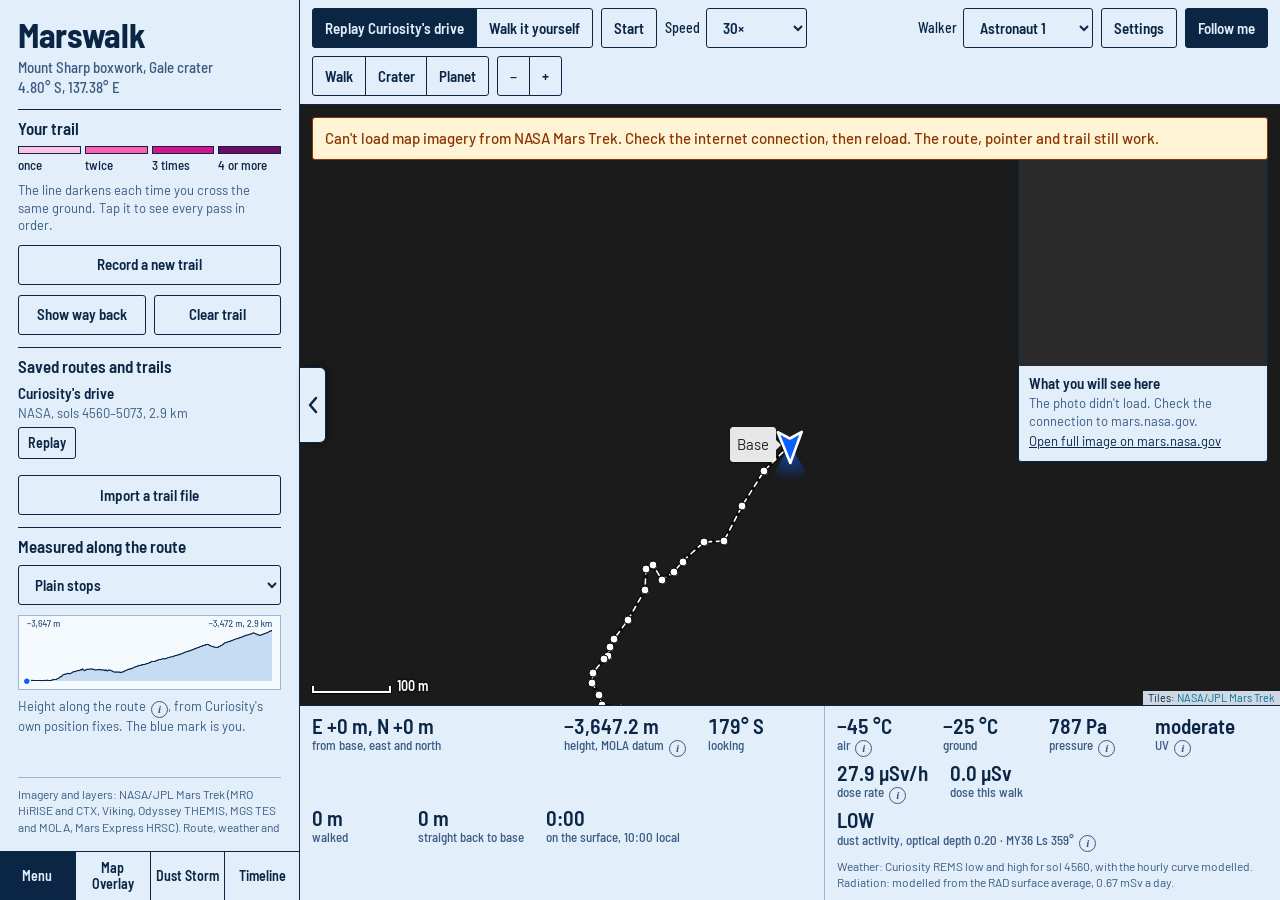
==== marswalk.html @ 9ef288ca "Fix Timeline panel content hidden behind the bottom tab bar" ====
<!DOCTYPE html>
<html lang="en">
<head>
<meta charset="utf-8">
<meta name="viewport" content="width=device-width, initial-scale=1">
<link rel="icon" href="data:,">
<title>Marswalk: Mount Sharp boxwork field map</title>
<link rel="preconnect" href="https://fonts.googleapis.com">
<link href="https://fonts.googleapis.com/css2?family=Barlow:wght@400;500;600&family=Barlow+Semi+Condensed:wght@500;600;700&display=swap" rel="stylesheet">
<style>
/* required styles */

.leaflet-pane,
.leaflet-tile,
.leaflet-marker-icon,
.leaflet-marker-shadow,
.leaflet-tile-container,
.leaflet-pane > svg,
.leaflet-pane > canvas,
.leaflet-zoom-box,
.leaflet-image-layer,
.leaflet-layer {
	position: absolute;
	left: 0;
	top: 0;
	}
.leaflet-container {
	overflow: hidden;
	}
.leaflet-tile,
.leaflet-marker-icon,
.leaflet-marker-shadow {
	-webkit-user-select: none;
	   -moz-user-select: none;
	        user-select: none;
	  -webkit-user-drag: none;
	}
/* Prevents IE11 from highlighting tiles in blue */
.leaflet-tile::selection {
	background: transparent;
}
/* Safari renders non-retina tile on retina better with this, but Chrome is worse */
.leaflet-safari .leaflet-tile {
	image-rendering: -webkit-optimize-contrast;
	}
/* hack that prevents hw layers "stretching" when loading new tiles */
.leaflet-safari .leaflet-tile-container {
	width: 1600px;
	height: 1600px;
	-webkit-transform-origin: 0 0;
	}
.leaflet-marker-icon,
.leaflet-marker-shadow {
	display: block;
	}
/* .leaflet-container svg: reset svg max-width decleration shipped in Joomla! (joomla.org) 3.x */
/* .leaflet-container img: map is broken in FF if you have max-width: 100% on tiles */
.leaflet-container .leaflet-overlay-pane svg {
	max-width: none !important;
	max-height: none !important;
	}
.leaflet-container .leaflet-marker-pane img,
.leaflet-container .leaflet-shadow-pane img,
.leaflet-container .leaflet-tile-pane img,
.leaflet-container img.leaflet-image-layer,
.leaflet-container .leaflet-tile {
	max-width: none !important;
	max-height: none !important;
	width: auto;
	padding: 0;
	}

.leaflet-container img.leaflet-tile {
	/* See: https://bugs.chromium.org/p/chromium/issues/detail?id=600120 */
	mix-blend-mode: plus-lighter;
}

.leaflet-container.leaflet-touch-zoom {
	-ms-touch-action: pan-x pan-y;
	touch-action: pan-x pan-y;
	}
.leaflet-container.leaflet-touch-drag {
	-ms-touch-action: pinch-zoom;
	/* Fallback for FF which doesn't support pinch-zoom */
	touch-action: none;
	touch-action: pinch-zoom;
}
.leaflet-container.leaflet-touch-drag.leaflet-touch-zoom {
	-ms-touch-action: none;
	touch-action: none;
}
.leaflet-container {
	-webkit-tap-highlight-color: transparent;
}
.leaflet-container a {
	-webkit-tap-highlight-color: rgba(51, 181, 229, 0.4);
}
.leaflet-tile {
	filter: inherit;
	visibility: hidden;
	}
.leaflet-tile-loaded {
	visibility: inherit;
	}
.leaflet-zoom-box {
	width: 0;
	height: 0;
	-moz-box-sizing: border-box;
	     box-sizing: border-box;
	z-index: 800;
	}
/* workaround for https://bugzilla.mozilla.org/show_bug.cgi?id=888319 */
.leaflet-overlay-pane svg {
	-moz-user-select: none;
	}

.leaflet-pane         { z-index: 400; }

.leaflet-tile-pane    { z-index: 200; }
.leaflet-overlay-pane { z-index: 400; }
.leaflet-shadow-pane  { z-index: 500; }
.leaflet-marker-pane  { z-index: 600; }
.leaflet-tooltip-pane   { z-index: 650; }
.leaflet-popup-pane   { z-index: 700; }

.leaflet-map-pane canvas { z-index: 100; }
.leaflet-map-pane svg    { z-index: 200; }

.leaflet-vml-shape {
	width: 1px;
	height: 1px;
	}
.lvml {
	behavior: url(#default#VML);
	display: inline-block;
	position: absolute;
	}


/* control positioning */

.leaflet-control {
	position: relative;
	z-index: 800;
	pointer-events: visiblePainted; /* IE 9-10 doesn't have auto */
	pointer-events: auto;
	}
.leaflet-top,
.leaflet-bottom {
	position: absolute;
	z-index: 1000;
	pointer-events: none;
	}
.leaflet-top {
	top: 0;
	}
.leaflet-right {
	right: 0;
	}
.leaflet-bottom {
	bottom: 0;
	}
.leaflet-left {
	left: 0;
	}
.leaflet-control {
	float: left;
	clear: both;
	}
.leaflet-right .leaflet-control {
	float: right;
	}
.leaflet-top .leaflet-control {
	margin-top: 10px;
	}
.leaflet-bottom .leaflet-control {
	margin-bottom: 10px;
	}
.leaflet-left .leaflet-control {
	margin-left: 10px;
	}
.leaflet-right .leaflet-control {
	margin-right: 10px;
	}


/* zoom and fade animations */

.leaflet-fade-anim .leaflet-popup {
	opacity: 0;
	-webkit-transition: opacity 0.2s linear;
	   -moz-transition: opacity 0.2s linear;
	        transition: opacity 0.2s linear;
	}
.leaflet-fade-anim .leaflet-map-pane .leaflet-popup {
	opacity: 1;
	}
.leaflet-zoom-animated {
	-webkit-transform-origin: 0 0;
	    -ms-transform-origin: 0 0;
	        transform-origin: 0 0;
	}
svg.leaflet-zoom-animated {
	will-change: transform;
}

.leaflet-zoom-anim .leaflet-zoom-animated {
	-webkit-transition: -webkit-transform 0.25s cubic-bezier(0,0,0.25,1);
	   -moz-transition:    -moz-transform 0.25s cubic-bezier(0,0,0.25,1);
	        transition:         transform 0.25s cubic-bezier(0,0,0.25,1);
	}
.leaflet-zoom-anim .leaflet-tile,
.leaflet-pan-anim .leaflet-tile {
	-webkit-transition: none;
	   -moz-transition: none;
	        transition: none;
	}

.leaflet-zoom-anim .leaflet-zoom-hide {
	visibility: hidden;
	}


/* cursors */

.leaflet-interactive {
	cursor: pointer;
	}
.leaflet-grab {
	cursor: -webkit-grab;
	cursor:    -moz-grab;
	cursor:         grab;
	}
.leaflet-crosshair,
.leaflet-crosshair .leaflet-interactive {
	cursor: crosshair;
	}
.leaflet-popup-pane,
.leaflet-control {
	cursor: auto;
	}
.leaflet-dragging .leaflet-grab,
.leaflet-dragging .leaflet-grab .leaflet-interactive,
.leaflet-dragging .leaflet-marker-draggable {
	cursor: move;
	cursor: -webkit-grabbing;
	cursor:    -moz-grabbing;
	cursor:         grabbing;
	}

/* marker & overlays interactivity */
.leaflet-marker-icon,
.leaflet-marker-shadow,
.leaflet-image-layer,
.leaflet-pane > svg path,
.leaflet-tile-container {
	pointer-events: none;
	}

.leaflet-marker-icon.leaflet-interactive,
.leaflet-image-layer.leaflet-interactive,
.leaflet-pane > svg path.leaflet-interactive,
svg.leaflet-image-layer.leaflet-interactive path {
	pointer-events: visiblePainted; /* IE 9-10 doesn't have auto */
	pointer-events: auto;
	}

/* visual tweaks */

.leaflet-container {
	background: #ddd;
	outline-offset: 1px;
	}
.leaflet-container a {
	color: #0078A8;
	}
.leaflet-zoom-box {
	border: 2px dotted #38f;
	background: rgba(255,255,255,0.5);
	}


/* general typography */
.leaflet-container {
	font-family: "Helvetica Neue", Arial, Helvetica, sans-serif;
	font-size: 12px;
	font-size: 0.75rem;
	line-height: 1.5;
	}


/* general toolbar styles */

.leaflet-bar {
	box-shadow: 0 1px 5px rgba(0,0,0,0.65);
	border-radius: 4px;
	}
.leaflet-bar a {
	background-color: #fff;
	border-bottom: 1px solid #ccc;
	width: 26px;
	height: 26px;
	line-height: 26px;
	display: block;
	text-align: center;
	text-decoration: none;
	color: black;
	}
.leaflet-bar a,
.leaflet-control-layers-toggle {
	background-position: 50% 50%;
	background-repeat: no-repeat;
	display: block;
	}
.leaflet-bar a:hover,
.leaflet-bar a:focus {
	background-color: #f4f4f4;
	}
.leaflet-bar a:first-child {
	border-top-left-radius: 4px;
	border-top-right-radius: 4px;
	}
.leaflet-bar a:last-child {
	border-bottom-left-radius: 4px;
	border-bottom-right-radius: 4px;
	border-bottom: none;
	}
.leaflet-bar a.leaflet-disabled {
	cursor: default;
	background-color: #f4f4f4;
	color: #bbb;
	}

.leaflet-touch .leaflet-bar a {
	width: 30px;
	height: 30px;
	line-height: 30px;
	}
.leaflet-touch .leaflet-bar a:first-child {
	border-top-left-radius: 2px;
	border-top-right-radius: 2px;
	}
.leaflet-touch .leaflet-bar a:last-child {
	border-bottom-left-radius: 2px;
	border-bottom-right-radius: 2px;
	}

/* zoom control */

.leaflet-control-zoom-in,
.leaflet-control-zoom-out {
	font: bold 18px 'Lucida Console', Monaco, monospace;
	text-indent: 1px;
	}

.leaflet-touch .leaflet-control-zoom-in, .leaflet-touch .leaflet-control-zoom-out  {
	font-size: 22px;
	}


/* layers control */

.leaflet-control-layers {
	box-shadow: 0 1px 5px rgba(0,0,0,0.4);
	background: #fff;
	border-radius: 5px;
	}
.leaflet-control-layers-toggle {
	background-image: url(images/layers.png);
	width: 36px;
	height: 36px;
	}
.leaflet-retina .leaflet-control-layers-toggle {
	background-image: url(images/layers-2x.png);
	background-size: 26px 26px;
	}
.leaflet-touch .leaflet-control-layers-toggle {
	width: 44px;
	height: 44px;
	}
.leaflet-control-layers .leaflet-control-layers-list,
.leaflet-control-layers-expanded .leaflet-control-layers-toggle {
	display: none;
	}
.leaflet-control-layers-expanded .leaflet-control-layers-list {
	display: block;
	position: relative;
	}
.leaflet-control-layers-expanded {
	padding: 6px 10px 6px 6px;
	color: #333;
	background: #fff;
	}
.leaflet-control-layers-scrollbar {
	overflow-y: scroll;
	overflow-x: hidden;
	padding-right: 5px;
	}
.leaflet-control-layers-selector {
	margin-top: 2px;
	position: relative;
	top: 1px;
	}
.leaflet-control-layers label {
	display: block;
	font-size: 13px;
	font-size: 1.08333em;
	}
.leaflet-control-layers-separator {
	height: 0;
	border-top: 1px solid #ddd;
	margin: 5px -10px 5px -6px;
	}

/* Default icon URLs */
.leaflet-default-icon-path { /* used only in path-guessing heuristic, see L.Icon.Default */
	background-image: url(images/marker-icon.png);
	}


/* attribution and scale controls */

.leaflet-container .leaflet-control-attribution {
	background: #fff;
	background: rgba(255, 255, 255, 0.8);
	margin: 0;
	}
.leaflet-control-attribution,
.leaflet-control-scale-line {
	padding: 0 5px;
	color: #333;
	line-height: 1.4;
	}
.leaflet-control-attribution a {
	text-decoration: none;
	}
.leaflet-control-attribution a:hover,
.leaflet-control-attribution a:focus {
	text-decoration: underline;
	}
.leaflet-attribution-flag {
	display: inline !important;
	vertical-align: baseline !important;
	width: 1em;
	height: 0.6669em;
	}
.leaflet-left .leaflet-control-scale {
	margin-left: 5px;
	}
.leaflet-bottom .leaflet-control-scale {
	margin-bottom: 5px;
	}
.leaflet-control-scale-line {
	border: 2px solid #777;
	border-top: none;
	line-height: 1.1;
	padding: 2px 5px 1px;
	white-space: nowrap;
	-moz-box-sizing: border-box;
	     box-sizing: border-box;
	background: rgba(255, 255, 255, 0.8);
	text-shadow: 1px 1px #fff;
	}
.leaflet-control-scale-line:not(:first-child) {
	border-top: 2px solid #777;
	border-bottom: none;
	margin-top: -2px;
	}
.leaflet-control-scale-line:not(:first-child):not(:last-child) {
	border-bottom: 2px solid #777;
	}

.leaflet-touch .leaflet-control-attribution,
.leaflet-touch .leaflet-control-layers,
.leaflet-touch .leaflet-bar {
	box-shadow: none;
	}
.leaflet-touch .leaflet-control-layers,
.leaflet-touch .leaflet-bar {
	border: 2px solid rgba(0,0,0,0.2);
	background-clip: padding-box;
	}


/* popup */

.leaflet-popup {
	position: absolute;
	text-align: center;
	margin-bottom: 20px;
	}
.leaflet-popup-content-wrapper {
	padding: 1px;
	text-align: left;
	border-radius: 12px;
	}
.leaflet-popup-content {
	margin: 13px 24px 13px 20px;
	line-height: 1.3;
	font-size: 13px;
	font-size: 1.08333em;
	min-height: 1px;
	}
.leaflet-popup-content p {
	margin: 17px 0;
	margin: 1.3em 0;
	}
.leaflet-popup-tip-container {
	width: 40px;
	height: 20px;
	position: absolute;
	left: 50%;
	margin-top: -1px;
	margin-left: -20px;
	overflow: hidden;
	pointer-events: none;
	}
.leaflet-popup-tip {
	width: 17px;
	height: 17px;
	padding: 1px;

	margin: -10px auto 0;
	pointer-events: auto;

	-webkit-transform: rotate(45deg);
	   -moz-transform: rotate(45deg);
	    -ms-transform: rotate(45deg);
	        transform: rotate(45deg);
	}
.leaflet-popup-content-wrapper,
.leaflet-popup-tip {
	background: white;
	color: #333;
	box-shadow: 0 3px 14px rgba(0,0,0,0.4);
	}
.leaflet-container a.leaflet-popup-close-button {
	position: absolute;
	top: 0;
	right: 0;
	border: none;
	text-align: center;
	width: 24px;
	height: 24px;
	font: 16px/24px Tahoma, Verdana, sans-serif;
	color: #757575;
	text-decoration: none;
	background: transparent;
	}
.leaflet-container a.leaflet-popup-close-button:hover,
.leaflet-container a.leaflet-popup-close-button:focus {
	color: #585858;
	}
.leaflet-popup-scrolled {
	overflow: auto;
	}

.leaflet-oldie .leaflet-popup-content-wrapper {
	-ms-zoom: 1;
	}
.leaflet-oldie .leaflet-popup-tip {
	width: 24px;
	margin: 0 auto;

	-ms-filter: "progid:DXImageTransform.Microsoft.Matrix(M11=0.70710678, M12=0.70710678, M21=-0.70710678, M22=0.70710678)";
	filter: progid:DXImageTransform.Microsoft.Matrix(M11=0.70710678, M12=0.70710678, M21=-0.70710678, M22=0.70710678);
	}

.leaflet-oldie .leaflet-control-zoom,
.leaflet-oldie .leaflet-control-layers,
.leaflet-oldie .leaflet-popup-content-wrapper,
.leaflet-oldie .leaflet-popup-tip {
	border: 1px solid #999;
	}


/* div icon */

.leaflet-div-icon {
	background: #fff;
	border: 1px solid #666;
	}


/* Tooltip */
/* Base styles for the element that has a tooltip */
.leaflet-tooltip {
	position: absolute;
	padding: 6px;
	background-color: #fff;
	border: 1px solid #fff;
	border-radius: 3px;
	color: #222;
	white-space: nowrap;
	-webkit-user-select: none;
	-moz-user-select: none;
	-ms-user-select: none;
	user-select: none;
	pointer-events: none;
	box-shadow: 0 1px 3px rgba(0,0,0,0.4);
	}
.leaflet-tooltip.leaflet-interactive {
	cursor: pointer;
	pointer-events: auto;
	}
.leaflet-tooltip-top:before,
.leaflet-tooltip-bottom:before,
.leaflet-tooltip-left:before,
.leaflet-tooltip-right:before {
	position: absolute;
	pointer-events: none;
	border: 6px solid transparent;
	background: transparent;
	content: "";
	}

/* Directions */

.leaflet-tooltip-bottom {
	margin-top: 6px;
}
.leaflet-tooltip-top {
	margin-top: -6px;
}
.leaflet-tooltip-bottom:before,
.leaflet-tooltip-top:before {
	left: 50%;
	margin-left: -6px;
	}
.leaflet-tooltip-top:before {
	bottom: 0;
	margin-bottom: -12px;
	border-top-color: #fff;
	}
.leaflet-tooltip-bottom:before {
	top: 0;
	margin-top: -12px;
	margin-left: -6px;
	border-bottom-color: #fff;
	}
.leaflet-tooltip-left {
	margin-left: -6px;
}
.leaflet-tooltip-right {
	margin-left: 6px;
}
.leaflet-tooltip-left:before,
.leaflet-tooltip-right:before {
	top: 50%;
	margin-top: -6px;
	}
.leaflet-tooltip-left:before {
	right: 0;
	margin-right: -12px;
	border-left-color: #fff;
	}
.leaflet-tooltip-right:before {
	left: 0;
	margin-left: -12px;
	border-right-color: #fff;
	}

/* Printing */

@media print {
	/* Prevent printers from removing background-images of controls. */
	.leaflet-control {
		-webkit-print-color-adjust: exact;
		print-color-adjust: exact;
		}
	}

</style>
<style>
/* Marswalk: a printed-map sheet. The photo map is the sheet; the grey collar and
   margins carry the legend, as on a USGS quadrangle. Magenta is the overprint colour
   cartographers use for field revisions, so it marks the walker's own trail. */
/* Colours. Three themes; Settings switches between them by setting data-theme on <body>.
   Mars is brown and grey, so the default frame is blue: it never blends into the map. */
:root {
  --t1: #FFC2E2; --t2: #FF5FB0; --t3: #D4148C; --t4: #6E0A63;      /* trail shades, set from Settings */
  --me-colour: #0B5FFF; --me-edge: #FFFFFF; --me-scale: 1;         /* pointer, set from Settings */
  --label: "Barlow Semi Condensed", "Arial Narrow", "Helvetica Neue", Arial, sans-serif;
  --body: "Barlow", "Helvetica Neue", Arial, sans-serif;
}
body, body[data-theme="blue"] {
  --paper: #E2EEFA; --paper-2: #C6DCF3; --field: #F5FAFF; --rule: #98B6D8;
  --ink: #0B2545; --ink-2: #3A5A82; --me: #0B5FFF; --warn: #8A3400;
}
body[data-theme="night"] {
  --paper: #0B2545; --paper-2: #17396B; --field: #06182F; --rule: #35598C;
  --ink: #EAF3FC; --ink-2: #A9C6E4; --me: #8DBBFF; --warn: #FFC078;
}
body[data-theme="grey"] {
  --paper: #E7EAEA; --paper-2: #D6DCDD; --field: #FFFFFF; --rule: #AEB8BC;
  --ink: #14202B; --ink-2: #44535E; --me: #0B5FFF; --warn: #9A3B00;
}
* { box-sizing: border-box; }
html, body { height: 100%; margin: 0; }
body { font: 400 15px/1.4 var(--body); color: var(--ink); background: var(--paper); }
[hidden] { display: none !important; }
.sr { position: absolute; width: 1px; height: 1px; overflow: hidden; clip-path: inset(50%); }

#app {
  height: 100%;
  display: grid;
  grid-template-columns: 300px minmax(0, 1fr);
  grid-template-rows: auto minmax(0, 1fr) auto;
  grid-template-areas: "collar bar" "collar stage" "collar strip";
}

/* ---------- collar (legend column) ---------- */
#collar { grid-area: collar; overflow-y: auto; border-right: 1.5px solid var(--ink); padding: 18px 18px 12px; background: var(--paper); }
.sheet-title h1 { font: 700 34px/1 var(--label); letter-spacing: -0.01em; margin: 0 0 6px; }
.sheet-title p { margin: 0; color: var(--ink-2); font: 500 15px/1.3 var(--label); }
#collar section { border-top: 1.5px solid var(--ink); margin-top: 12px; padding-top: 8px; }
#collar h2 { font: 600 17px/1.2 var(--label); margin: 0 0 8px; }
.note { color: var(--ink-2); font-size: 13px; line-height: 1.35; margin: 8px 0 0; }
#collar footer { border-top: 1px solid var(--rule); margin-top: 16px; padding-top: 8px; }
#collar footer p { font-size: 12px; line-height: 1.35; color: var(--ink-2); margin: 0; }

#layer-list .grp { font: 600 13px/1 var(--label); color: var(--ink-2); margin: 8px 0 2px; }
#layer-list .grp:first-child { margin-top: 0; }
#layer-list label { display: grid; grid-template-columns: 20px 1fr auto; align-items: center; gap: 6px; padding: 3px 4px; border-radius: 3px; cursor: pointer; }
#layer-list label:hover { background: var(--paper-2); }
#layer-list input { margin: 0; width: 16px; height: 16px; accent-color: var(--ink); }
#layer-list .res { font: 500 13px/1 var(--label); color: var(--ink-2); font-variant-numeric: tabular-nums; }
#layer-list label:has(input:checked) { background: var(--ink); color: var(--paper); }
#layer-list label:has(input:checked) .res { color: var(--paper-2); }

.slider { display: grid; grid-template-columns: auto 1fr; align-items: center; gap: 10px; margin-top: 10px; font: 500 14px/1 var(--label); }
.slider input { width: 100%; accent-color: var(--ink); }
.select select, button { font: 600 15px/1 var(--label); color: var(--ink); background: var(--paper); border: 1.5px solid var(--ink); border-radius: 3px; min-height: 40px; padding: 0 12px; cursor: pointer; }
.select select { width: 100%; }
.select.inline { display: inline-flex; align-items: center; gap: 6px; font: 500 14px/1 var(--label); }
.select.inline select { width: auto; }
button:hover { background: var(--paper-2); }
button[aria-pressed="true"] { background: var(--ink); color: var(--paper); }
button:focus-visible, select:focus-visible, input:focus-visible { outline: 3px solid var(--me); outline-offset: 2px; }
.row { display: flex; gap: 8px; margin-top: 10px; }
.row button { flex: 1; }

.ramp { display: grid; grid-template-columns: auto 1fr auto; gap: 8px; align-items: center; margin-top: 8px; font: 500 13px/1 var(--label); font-variant-numeric: tabular-nums; }
.ramp i { height: 10px; border: 1px solid var(--ink); }
#route-legend i { background: linear-gradient(90deg, #440154, #3B528B, #21918C, #5EC962, #FDE725); }
#profile { width: 100%; height: 75px; margin-top: 10px; display: block; border: 1px solid var(--rule); background: var(--field); }

.trail-key { list-style: none; display: grid; grid-template-columns: repeat(4, 1fr); gap: 4px; padding: 0; margin: 0; font: 500 13px/1.2 var(--label); }
.trail-key i { display: block; height: 8px; border: 1px solid var(--ink); margin-bottom: 4px; }

/* ---------- top bar ---------- */
#bar { grid-area: bar; display: flex; flex-wrap: wrap; align-items: center; gap: 8px; padding: 8px 12px; border-bottom: 1.5px solid var(--ink); }
#bar .spacer { flex: 1; }
.seg { display: inline-flex; }
.seg button { border-radius: 0; margin-left: -1.5px; }
.seg button:first-child { border-radius: 3px 0 0 3px; margin-left: 0; }
.seg button:last-child { border-radius: 0 3px 3px 0; }
.only-narrow { display: none; }

/* ---------- map stage ---------- */
#stage { grid-area: stage; position: relative; min-height: 0; background: #1b1b1b; }
#map { position: absolute; inset: 0; background: #1b1b1b; font: inherit; }
.leaflet-container { font: 400 14px/1.35 var(--body); }
.leaflet-control-attribution { font: 400 11px/1.3 var(--body); background: var(--paper) !important; color: var(--ink); opacity: .9; }
.leaflet-popup-content-wrapper { border-radius: 3px; background: var(--paper); color: var(--ink); border: 1.5px solid var(--ink); box-shadow: none; }
.leaflet-popup-tip { background: var(--paper); border: 1.5px solid var(--ink); box-shadow: none; }
.leaflet-popup-content { margin: 10px 12px; min-width: 190px; }
.pop h3 { font: 600 16px/1.2 var(--label); margin: 0 0 6px; }
.pop ol, .pop ul { margin: 0; padding: 0 0 0 20px; font-variant-numeric: tabular-nums; }
.pop li { margin: 2px 0; }
.pop p { margin: 4px 0 0; color: var(--ink-2); font-size: 13px; }
.pop button { margin-top: 8px; min-height: 34px; }

.me { pointer-events: none; }
.me svg { display: block; overflow: visible; color: var(--me-colour); transform: scale(var(--me-scale)); transform-origin: 36px 36px; }
.me-arrow { stroke: var(--me-edge); }

#banner { position: absolute; left: 12px; right: 12px; top: 12px; z-index: 900; background: #FFF3D6; color: #8A3400; border: 1.5px solid #8A3400; border-radius: 3px; padding: 10px 12px; font-weight: 500; }
#scale { position: absolute; left: 12px; bottom: 12px; z-index: 800; display: flex; align-items: flex-end; gap: 6px; color: #fff; font: 600 14px/1 var(--label); text-shadow: 0 0 3px #000, 0 0 3px #000; pointer-events: none; }
#scale i { display: block; height: 7px; border: 2px solid #fff; border-top: 0; box-shadow: 0 1px 0 #000, 1px 0 0 #000, -1px 0 0 #000; }

#pov { position: absolute; right: 12px; top: 12px; z-index: 800; width: min(250px, 40%); margin: 0; background: var(--paper); border: 1.5px solid var(--ink); border-radius: 3px; }
#pov img { display: block; width: 100%; aspect-ratio: 1; object-fit: cover; background: #2a2a2a; }
#pov figcaption { padding: 8px 10px 10px; display: grid; gap: 2px; font-size: 13px; }
#pov strong { font: 600 15px/1.2 var(--label); }
#pov span { color: var(--ink-2); }
#pov a { color: var(--ink); }
#pov-close { position: absolute; right: 6px; top: 6px; min-height: 30px; width: 30px; padding: 0; font-size: 20px; }
#pov-open { position: absolute; right: 12px; top: 12px; z-index: 790; }

/* Fold-away tab: hangs off the legend column's right edge, halfway down the map. With the column
   folded away (#app.collar-hidden) it sits against the screen edge and its chevron turns to point out.
   Where the column is a drawer (narrow screens, Astronaut display) the tab is not used. */
#collar-tab { position: absolute; left: 0; top: 50%; z-index: 850; transform: translateY(-50%);
  width: 26px; min-height: 0; height: 76px; padding: 0; display: grid; place-items: center;
  background: var(--paper); color: var(--ink); border: 1.5px solid var(--ink); border-left: 0; border-radius: 0 6px 6px 0;
  box-shadow: 2px 0 6px rgba(0, 0, 0, .35); }
#collar-tab:hover { background: var(--paper-2); }
#collar-tab svg { width: 10px; height: 18px; transition: transform .2s ease; }
#app.collar-hidden #collar-tab svg { transform: scaleX(-1); }
@media (min-width: 861px) {
  body:not([data-display="astronaut"]) #app.collar-hidden { grid-template-columns: minmax(0, 1fr); grid-template-areas: "bar" "stage" "strip"; }
  body:not([data-display="astronaut"]) #app.collar-hidden #collar { display: none; }
}
body[data-display="astronaut"] #collar-tab { display: none; }
/* Close button inside the drawer (shown wherever .only-narrow is) */
.sheet-title { position: relative; }
#collar-close { position: absolute; right: -6px; top: -6px; width: 40px; padding: 0; font-size: 22px; }

#pad { position: absolute; right: 12px; bottom: 12px; z-index: 800; display: grid; grid-template-columns: repeat(3, 56px); gap: 6px; background: var(--paper); border: 1.5px solid var(--ink); border-radius: 3px; padding: 8px; }
#pad button { min-height: 52px; font-size: 20px; padding: 0; touch-action: none; }
#pad button[data-k="back"] { grid-column: 2; }
#pad p { grid-column: 1 / -1; margin: 0; font-size: 12px; line-height: 1.3; color: var(--ink-2); max-width: 180px; }

/* ---------- bottom strip (map margin) ---------- */
#strip { grid-area: strip; border-top: 1.5px solid var(--ink); display: grid; grid-template-columns: minmax(0, 1.15fr) minmax(0, 1fr); }
#strip dl { margin: 0; padding: 8px 12px 10px; display: flex; flex-wrap: wrap; gap: 4px 22px; align-items: flex-start; }
#strip dl + dl { border-left: 1px solid var(--rule); }
#strip dl > div { display: flex; flex-direction: column; min-width: 84px; }
#strip #nav > div:first-child { min-width: 230px; }
#strip dd { margin: 0; font: 600 21px/1.15 var(--label); font-variant-numeric: tabular-nums; white-space: nowrap; }
#strip dt { font: 500 13px/1.2 var(--label); color: var(--ink-2); }
#strip .note { flex-basis: 100%; margin: 2px 0 0; font-size: 12px; }
.alert { color: var(--warn); }

/* ---------- narrow screens: collar becomes a drawer ---------- */
@media (max-width: 860px) {
  #app { grid-template-columns: minmax(0, 1fr); grid-template-areas: "bar" "stage" "strip"; }
  #collar { position: fixed; inset: 0 auto 0 0; width: min(320px, 88vw); z-index: 1200; transform: translateX(-102%); transition: transform .2s ease; }
  #collar.open { transform: none; }
  .only-narrow { display: inline-block; }
  #collar-tab { display: none; }
  #strip { grid-template-columns: minmax(0, 1fr); }
  #strip dl + dl { border-left: 0; border-top: 1px solid var(--rule); }
  #strip dd { font-size: 18px; }
  #app { height: auto; min-height: 100%; grid-template-rows: auto 62vh auto; }
  #pov { width: 150px; }
  #pov figcaption span, #pov figcaption a { display: none; }
  #pad { grid-template-columns: repeat(3, 48px); padding: 6px; }
  #pad button { min-height: 46px; }
  #pad p { display: none; }
}
@media (prefers-reduced-motion: reduce) { #collar, #collar-tab svg { transition: none; } }

/* ---------- legend tick, layer readout, recording, saved trails ---------- */
.ramp i, #p-bar { position: relative; }
.ramp b, #p-bar b { position: absolute; top: -4px; bottom: -4px; width: 3px; margin-left: -1.5px; background: var(--ink); outline: 1.5px solid #fff; }
#strip #probe { flex: 1 1 250px; min-width: 250px; max-width: 340px; }
#p-bar { display: block; height: 8px; border: 1px solid var(--ink); margin: 3px 0 4px; }
#strip #probe dt { line-height: 1.25; }

.rec { font: 600 14px/1.3 var(--label); margin: 8px 0 0; }
.rec.on::before { content: ""; display: inline-block; width: 10px; height: 10px; border-radius: 50%; background: #C8102E; margin-right: 6px; }
#save-form { margin-top: 10px; display: grid; gap: 6px; }
#save-form label { font: 500 14px/1 var(--label); }
#save-form input { font: 500 15px/1 var(--body); min-height: 40px; padding: 0 10px; border: 1.5px solid var(--ink); border-radius: 3px; background: var(--field); color: var(--ink); }
#save-form .row { margin-top: 0; }

#saved { list-style: none; margin: 0; padding: 0; }
#saved li { display: grid; gap: 2px; padding: 6px 0; border-top: 1px solid var(--rule); }
#saved li:first-child { border-top: 0; padding-top: 0; }
#saved strong { font: 600 15px/1.2 var(--label); overflow-wrap: anywhere; }
#saved span { font-size: 13px; color: var(--ink-2); }
#saved div { display: flex; flex-wrap: wrap; gap: 4px; margin-top: 3px; }
#saved button { min-height: 32px; padding: 0 9px; font-size: 14px; }

/* ---------- landmark names (rules for when they show are in js/landmarks.js) ---------- */
.lm { overflow: visible; }
.lm-name { position: absolute; transform: translate(-50%, -50%); white-space: nowrap; padding: 5px 6px; cursor: pointer; color: #fff;
  font: 600 14px/1 var(--label); text-shadow: 0 0 3px #000, 0 0 3px #000, 0 1px 3px #000; }
.lm-name.r1 { font-size: 16px; font-weight: 700; letter-spacing: .02em; }
.lm-name.r3 { font-size: 13px; font-weight: 500; }
.lm-name.pt::before { content: ""; display: inline-block; width: 8px; height: 8px; margin-right: 5px; border-radius: 50%; background: #fff; border: 2px solid #000; vertical-align: -1px; }
.lm:focus-visible .lm-name { outline: 3px solid var(--me); }
.lmk dl { margin: 0; display: grid; grid-template-columns: auto 1fr; gap: 3px 10px; }
.lmk dt { font: 600 13px/1.35 var(--label); color: var(--ink-2); }
.lmk dd { margin: 0; }

/* ---------- settings panel ---------- */
#settings { position: absolute; top: 12px; left: 12px; bottom: 12px; z-index: 1000; width: min(330px, calc(100% - 24px)); overflow-y: auto;
  background: var(--paper); color: var(--ink); border: 1.5px solid var(--ink); border-radius: 3px; padding: 12px 14px 14px; }
#settings header { display: flex; justify-content: space-between; align-items: center; }
#settings h2 { font: 700 22px/1 var(--label); margin: 0; }
#settings h3 { font: 600 16px/1.2 var(--label); margin: 14px 0 6px; padding-top: 8px; border-top: 1px solid var(--rule); }
#settings-close { min-height: 34px; width: 34px; padding: 0; font-size: 20px; }
#settings .seg { display: flex; }
#settings .seg button { flex: 1; padding: 0 6px; }
#settings .row { margin-top: 6px; }
#settings .row > * { flex: 1; min-width: 0; }
#settings input[type="text"], #settings select { font: 500 15px/1 var(--body); min-height: 40px; padding: 0 8px; border: 1.5px solid var(--ink); border-radius: 3px; background: var(--field); color: var(--ink); }
.sws { display: flex; gap: 6px; }
.sw { flex: 1; min-height: 34px; padding: 0; border-width: 1.5px; }
.sw[aria-pressed="true"] { outline: 3px solid var(--ink); outline-offset: 2px; }
button:disabled { opacity: .45; cursor: default; }

/* ---------- display modes (Settings > Display) ----------
   .plan  = only the planner needs it      .robot = only the robot display shows it */
.robot { display: none !important; }
body[data-display="robot"] .robot { display: flex !important; }
body[data-move="click"] #pad { display: none; }

/* Astronaut: the map and a few large readouts. The legend column becomes a drawer behind "Layers". */
body[data-display="astronaut"] .plan { display: none !important; }
body[data-display="astronaut"] #app { grid-template-columns: minmax(0, 1fr); grid-template-areas: "bar" "stage" "strip"; }
body[data-display="astronaut"] #collar { position: fixed; inset: 0 auto 0 0; width: min(320px, 88vw); z-index: 1200; transform: translateX(-102%); transition: transform .2s ease; }
body[data-display="astronaut"] #collar.open { transform: none; }
body[data-display="astronaut"] .only-narrow { display: inline-block; }
body[data-display="astronaut"] #bar button, body[data-display="astronaut"] #bar select { min-height: 52px; font-size: 18px; padding: 0 16px; }
body[data-display="astronaut"] #strip { grid-template-columns: minmax(0, 1.3fr) minmax(0, 1fr); }
body[data-display="astronaut"] #strip dl { gap: 6px 40px; padding: 10px 16px 12px; }
body[data-display="astronaut"] #strip dd { font-size: 38px; }
body[data-display="astronaut"] #strip dt { font-size: 16px; }
body[data-display="astronaut"] #pad { grid-template-columns: repeat(3, 72px); }
body[data-display="astronaut"] #pad button { min-height: 68px; font-size: 26px; }
@media (prefers-reduced-motion: reduce) { body[data-display="astronaut"] #collar { transition: none; } }

/* ---------- dust storm activity (js/dust-ui.js) ---------- */
#collar .dustsec h3 { font: 600 15px/1.2 var(--label); margin: 14px 0 6px; padding-top: 8px; border-top: 1px solid var(--rule); }
.check { display: grid; grid-template-columns: 20px 1fr auto; align-items: center; gap: 6px; padding: 5px 4px; border-radius: 3px; cursor: pointer; font: 600 15px/1.2 var(--label); }
.check:hover { background: var(--paper-2); }
.check input { margin: 0; width: 16px; height: 16px; accent-color: var(--ink); }
.check .res { font: 500 13px/1 var(--label); color: var(--ink-2); }
.check:has(input:checked) { background: var(--ink); color: var(--paper); }
.check:has(input:checked) .res { color: var(--paper-2); }
.check.sub { font-weight: 500; font-size: 14px; margin-top: 6px; }
.check.sub:has(input:checked) { background: none; color: inherit; }
#collar .dustsec .select { display: block; margin-top: 8px; }
#collar .dustsec .row.pair > label { flex: 1; min-width: 0; margin-top: 0; font: 500 13px/1.3 var(--label); color: var(--ink-2); }
#collar .dustsec .row.pair select, #collar .dustsec .num input { width: 100%; min-height: 36px; padding: 0 6px; }
.num input { font: 600 15px/1 var(--label); color: var(--ink); background: var(--field); border: 1.5px solid var(--ink); border-radius: 3px; }
#dust-frame { width: 100%; margin: 12px 0 0; accent-color: var(--ink); }
#collar .dustsec .row button { min-height: 36px; padding: 0 8px; }
#collar .dustsec .row .select { flex: 1.4; margin-top: 0; }
#collar .dustsec .row .select select { min-height: 36px; padding: 0 6px; }
#dust-chart { width: 100%; height: 115px; margin-top: 10px; display: block; border: 1px solid var(--rule); background: var(--field); }
#dust-events button { display: block; width: 100%; min-height: 0; padding: 7px 8px; margin-top: 5px; text-align: left; font: 500 13px/1.3 var(--label); }
#dust-panel { margin: 0; display: grid; grid-template-columns: 1fr; gap: 0; }
#dust-panel dt { font: 600 13px/1.3 var(--label); color: var(--ink-2); margin-top: 7px; padding-top: 6px; border-top: 1px solid var(--rule); }
#dust-panel dt:first-child { border-top: 0; margin-top: 0; padding-top: 0; }
#dust-panel dd { margin: 1px 0 0; font-size: 14px; line-height: 1.35; font-variant-numeric: tabular-nums; }
.dsub { display: block; color: var(--ink-2); font-size: 12px; line-height: 1.35; margin-top: 1px; }
#dust-why { padding-left: 18px; }
#dust-why li { margin: 3px 0; }
/* the four data labels and the four activity classes: small tags, always the same colours */
.dtag { display: inline-block; font: 600 10.5px/1 var(--label); letter-spacing: .05em; padding: 2px 4px; border: 1px solid currentColor; border-radius: 2px; vertical-align: 1px; white-space: nowrap; }
.dtag.interpolated, .dtag.no-data { border-style: dashed; }
.dcls { display: inline-block; font: 700 12px/1 var(--label); letter-spacing: .05em; padding: 3px 6px; border-radius: 2px; color: #fff; background: #7C8794; white-space: nowrap; }
.dcls.c1 { background: #2E8B8B; } .dcls.c2 { background: #F2C744; color: #2A1D00; } .dcls.c3 { background: #E8742A; color: #2A1000; } .dcls.c4 { background: #B01E3C; }
#dust-route p { margin: 8px 0 0; font-size: 14px; line-height: 1.4; }
.dsecs, .dimp { margin: 6px 0 0; padding: 0; list-style: none; font-size: 13px; line-height: 1.4; }
.dsecs li { padding: 6px 0 6px 8px; border-left: 5px solid #7C8794; margin-top: 6px; }
.dsecs li.c1 { border-color: #2E8B8B; } .dsecs li.c2 { border-color: #F2C744; } .dsecs li.c3 { border-color: #E8742A; } .dsecs li.c4 { border-color: #B01E3C; }
.dimp { list-style: disc; padding-left: 18px; }
.dpop ul { list-style: none; padding: 0; }
#dust-warn { position: absolute; left: 50%; top: 12px; transform: translateX(-50%); z-index: 790; max-width: min(520px, calc(100% - 24px)); background: var(--paper); color: var(--ink);
  border: 1.5px solid var(--ink); border-left: 8px solid #E8742A; border-radius: 3px; padding: 7px 10px; font-size: 14px; line-height: 1.35; }
#dust-warn.c4 { border-left-color: #B01E3C; }
#dust-warn button { min-height: 28px; padding: 0 8px; margin-left: 4px; font-size: 13px; }
#strip #dust-read { min-width: 150px; max-width: 300px; }
#strip #dust-read dt { white-space: normal; }
body[data-display="astronaut"] #strip #dust-read { max-width: 460px; }

/* ---------- the four parts of the legend column, and the buttons that choose one ---------- */
#collar { display: flex; flex-direction: column; }
#collar > * { flex: 0 0 auto; }
#tabs { position: sticky; bottom: -12px; z-index: 5; margin: auto -18px -12px; display: grid; grid-template-columns: repeat(4, 1fr);
  background: var(--paper); border-top: 1.5px solid var(--ink); box-shadow: 0 -14px 0 var(--paper); }   /* the shadow keeps a clear gap above the bar */
#collar > footer, #collar > section:last-of-type, #collar > section[data-tab]:not([data-tab="menu"]) { margin-bottom: 26px; }
#tabs button { min-height: 48px; padding: 2px 4px; border: 0; border-left: 1.5px solid var(--ink); border-radius: 0; font-size: 14px; line-height: 1.1; white-space: normal; }
#tabs button:first-child { border-left: 0; }

/* ---------- (i) buttons and their pop-up ---------- */
button.info { display: inline-grid; place-items: center; width: 17px; height: 17px; min-height: 0 !important; padding: 0 !important; flex: none !important; margin: 0 0 0 2px; vertical-align: -2px;
  border: 1.5px solid currentColor; border-radius: 50%; background: none; color: inherit; font: italic 700 11px/1 Georgia, "Times New Roman", serif; }
button.info:hover, button.info[aria-expanded="true"] { background: var(--ink); color: var(--paper); border-color: var(--ink); }
#info-pop { position: fixed; z-index: 2000; width: min(300px, calc(100vw - 16px)); background: var(--paper); color: var(--ink);
  border: 1.5px solid var(--ink); border-radius: 3px; padding: 10px 12px 12px; box-shadow: 0 4px 14px rgba(0, 0, 0, .35); font-size: 13px; line-height: 1.4; }
#info-pop h4 { font: 600 16px/1.2 var(--label); margin: 0 26px 6px 0; }
#info-pop p { margin: 6px 0 0; }
#info-pop .basis { color: var(--ink-2); }
#info-close { position: absolute; right: 6px; top: 6px; width: 26px; min-height: 26px; padding: 0; font-size: 17px; }
body[data-display="astronaut"] button.info { width: 22px; height: 22px; font-size: 14px; }

</style>
</head>
<body>
<div id="app">

  <!-- ============ left column: the map's legend ============ -->
  <aside id="collar" aria-label="Map layers, trail and route data">
    <header class="sheet-title">
      <button id="collar-close" type="button" class="only-narrow" aria-label="Close panel">×</button>
      <h1>Marswalk</h1>
      <p>Mount Sharp boxwork, Gale crater<br>4.80° S, 137.38° E</p>
    </header>

    <!-- The four parts of this column: data-tab says which button at the bottom shows each one (app.js, setTab) -->
    <section data-tab="overlay" hidden>
      <h2>Data over the photo map</h2>
      <div id="layer-list" role="radiogroup" aria-label="Data layer"></div>
      <label class="slider"><span>Layer strength</span>
        <input id="opacity" type="range" min="0" max="100" value="65" aria-label="Layer strength">
      </label>
      <div id="layer-key" class="ramp" hidden><span></span><i><b id="layer-tick" hidden></b></i><span></span></div>
      <p id="layer-key-note" class="note" hidden></p>
      <p id="layer-note" class="note"></p>
    </section>

    <!-- Dust storm activity: filled in by dust-ui.js from dust.js and dust-data.js -->
    <section id="dust" class="dustsec" data-tab="dust" hidden>
      <h2>Dust storm activity</h2>
      <label class="check"><input id="dust-on" type="checkbox"><span>DUST STORM ACTIVITY</span><span id="dust-res" class="res"></span></label>
      <p id="dust-status" class="note" role="status">Loading the dust observations…</p>
      <div id="dust-body" hidden>
        <label class="select"><span class="sr">Colour the dust layer by</span><select id="dust-view"></select></label>
        <label class="slider"><span>Layer strength</span>
          <input id="dust-opacity" type="range" min="10" max="100" value="60" aria-label="Dust layer strength">
        </label>
        <label class="check sub"><input id="dust-fill" type="checkbox"><span>Fill gaps with INTERPOLATED values</span></label>
        <div id="dust-key" class="ramp"><span></span><i></i><span></span></div>
        <ul id="dust-classes" class="trail-key" hidden></ul>
        <p id="dust-key-note" class="note"></p>
        <p class="note">Tap the map at Crater or Planet scale to read a cell. One cell is hundreds of kilometres across: it is a regional value, not a local one.</p>

        <h3>Dust monitor</h3>
        <p id="dust-where" class="note"></p>
        <dl id="dust-panel"></dl>
        <ul id="dust-why" class="note"></ul>
        <div class="row"><button id="dust-unpin" type="button" hidden>Back to the walker's position</button></div>

        <h3>Dust along the route</h3>
        <div id="dust-route"></div>

        <p class="note"><b>How to read the labels</b> <button type="button" class="info" data-info="labels" aria-label="What does this mean?">i</button><b>.</b> OBSERVED: retrieved from an orbiter instrument for that cell and those sols. HISTORICAL: statistics of observations from other Martian Years. INTERPOLATED: estimated between observations (kriging), shown only when asked for. MODELLED: no dust value here is a model output. This is detection from past observations and a historical record, not a forecast. Optical depth describes the whole air column from orbit; it does not measure visibility or conditions on the ground.</p>
        <p id="dust-credit" class="note"></p>
      </div>
    </section>

    <!-- Timeline: the same dust data through time. Filled in by dust-ui.js -->
    <section id="dust-time" class="dustsec" data-tab="time" hidden>
      <h2>Timeline</h2>
      <p id="dust-time-status" class="note" role="status">Loading the dust observations…</p>
      <div id="dust-time-body" hidden>
        <p class="note">Historical dust observations, one frame every 5 sols. Playing the timeline turns the DUST STORM ACTIVITY layer on.</p>
        <div class="row pair">
          <label class="select"><span>Martian Year <button type="button" class="info" data-info="martianYear" aria-label="What does this mean?">i</button></span><select id="dust-my"></select></label>
          <label class="select"><span>Compare with</span><select id="dust-cmp"></select></label>
        </div>
        <div class="row pair">
          <label class="num"><span>Ls from <button type="button" class="info" data-info="ls" aria-label="What does this mean?">i</button></span><input id="dust-ls-from" type="number" min="0" max="360" step="5" value="0"></label>
          <label class="num"><span>Ls to</span><input id="dust-ls-to" type="number" min="0" max="360" step="5" value="360"></label>
        </div>
        <input id="dust-frame" type="range" min="0" max="1" value="0" aria-label="Observation in the timeline">
        <p id="dust-when" class="note"></p>
        <div class="row">
          <button id="dust-prev" type="button" aria-label="Previous observation">◀</button>
          <button id="dust-play" type="button" aria-pressed="false">Play</button>
          <button id="dust-next" type="button" aria-label="Next observation">▶</button>
          <label class="select"><span class="sr">Animation speed</span>
            <select id="dust-fps"><option value="2">Slow</option><option value="4" selected>Normal</option><option value="10">Fast</option></select>
          </label>
        </div>
        <div class="row"><button id="dust-swap" type="button" disabled>Put the comparison year on the map</button></div>
        <canvas id="dust-chart" width="536" height="230" aria-label="Dust optical depth of the monitored cell through the Martian Year"></canvas>
        <p id="dust-chart-note" class="note"></p>
        <div id="dust-events"></div>
      </div>
    </section>

    <section data-tab="menu">
      <h2>Your trail</h2>
      <ul class="trail-key" aria-label="Trail colour by number of passes">
        <li><i style="background:var(--t1)"></i>once</li>
        <li><i style="background:var(--t2)"></i>twice</li>
        <li><i style="background:var(--t3)"></i>3 times</li>
        <li><i style="background:var(--t4)"></i>4 or more</li>
      </ul>
      <p class="note">The line darkens each time you cross the same ground. Tap it to see every pass in order.</p>
      <p id="rec-status" class="rec" role="status" hidden></p>
      <div class="row">
        <button id="btn-rec" type="button" aria-pressed="false">Record a new trail</button>
      </div>
      <form id="save-form" hidden>
        <label for="save-name">Name this trail</label>
        <input id="save-name" type="text" maxlength="60" autocomplete="off">
        <div class="row">
          <button type="submit">Save trail</button>
          <button id="btn-discard" type="button">Don't save</button>
        </div>
      </form>
      <div class="row">
        <button id="btn-back" type="button" aria-pressed="false">Show way back</button>
        <button id="btn-clear" type="button">Clear trail</button>
      </div>
    </section>

    <section data-tab="menu">
      <h2>Saved routes and trails</h2>
      <ul id="saved"></ul>
      <p id="store-msg" class="note" role="status" hidden></p>
      <div class="row">
        <button id="btn-import" type="button">Import a trail file</button>
      </div>
      <input id="import-file" type="file" accept=".json,application/json" hidden>
    </section>

    <section data-tab="menu">
      <h2>Measured along the route</h2>
      <label class="select"><span class="sr">Colour the route stops by</span>
        <select id="route-var"></select>
      </label>
      <div id="route-legend" class="ramp" hidden><span id="ramp-min"></span><i></i><span id="ramp-max"></span></div>
      <canvas id="profile" width="536" height="150" aria-label="Elevation along the route"></canvas>
      <p class="note">Height along the route <button type="button" class="info" data-info="elevation" aria-label="What does this mean?">i</button>, from Curiosity's own position fixes. The blue mark is you.</p>
    </section>

    <footer data-tab="menu">
      <p>Imagery and layers: NASA/JPL Mars Trek (MRO HiRISE and CTX, Viking, Odyssey THEMIS, MGS TES and MOLA, Mars Express HRSC). Route, weather and rover photos: NASA/JPL-Caltech Curiosity (MSL, REMS, Navcam). Radiation is a model built on the published RAD surface average. Dust optical depth: Montabone et al. climatology (MGS TES, Odyssey THEMIS, MRO MCS), CC BY-SA 3.0.</p>
    </footer>

    <!-- Bottom of the column: which part is shown -->
    <nav id="tabs" aria-label="Panel sections">
      <button type="button" data-tab-btn="menu" aria-pressed="true">Menu</button>
      <button type="button" data-tab-btn="overlay" aria-pressed="false">Map Overlay</button>
      <button type="button" data-tab-btn="dust" aria-pressed="false">Dust Storm</button>
      <button type="button" data-tab-btn="time" aria-pressed="false">Timeline</button>
    </nav>
  </aside>

  <!-- ============ top bar: who moves the pointer, and the view ============ -->
  <div id="bar" role="toolbar" aria-label="Movement and view">
    <button id="btn-collar" type="button" class="only-narrow" aria-controls="collar" aria-expanded="false">Menu</button>
    <div class="seg" role="group" aria-label="Who moves the pointer">
      <button id="mode-replay" type="button" aria-pressed="true">Replay Curiosity's drive</button>
      <button id="mode-manual" type="button" aria-pressed="false">Walk it yourself</button>
    </div>
    <button id="btn-play" type="button">Start</button>
    <label class="select inline plan"><span>Speed</span>
      <select id="speed">
        <option value="1">Real time</option>
        <option value="10">10×</option>
        <option value="30" selected>30×</option>
        <option value="120">120×</option>
      </select>
    </label>
    <span class="spacer"></span>
    <label class="select inline plan"><span>Walker</span><select id="walker"></select></label>
    <button id="btn-settings" type="button" aria-expanded="false" aria-controls="settings">Settings</button>
    <button id="btn-follow" type="button" aria-pressed="true">Follow me</button>
    <div class="seg plan" role="group" aria-label="Map scale">
      <button id="z-walk" type="button">Walk</button>
      <button id="z-crater" type="button">Crater</button>
      <button id="z-planet" type="button">Planet</button>
    </div>
    <div class="seg" role="group" aria-label="Zoom">
      <button id="z-out" type="button" aria-label="Zoom out">−</button>
      <button id="z-in" type="button" aria-label="Zoom in">+</button>
    </div>
  </div>

  <!-- ============ the map ============ -->
  <main id="stage">
    <div id="map" aria-label="Map of the walk"></div>
    <!-- Tab on the legend column's edge: folds the column away (wide screens, Planner and Robot displays) -->
    <button id="collar-tab" type="button" aria-controls="collar" aria-expanded="true" aria-label="Hide panel" title="Hide panel">
      <svg viewBox="0 0 10 18" aria-hidden="true"><polyline points="8,2 2,9 8,16" fill="none" stroke="currentColor" stroke-width="2.5" stroke-linecap="round" stroke-linejoin="round"/></svg>
    </button>
    <div id="banner" role="alert" hidden></div>
    <div id="dust-warn" role="status" hidden></div>
    <div id="scale" aria-hidden="true"><i></i><span></span></div>

    <figure id="pov" hidden>
      <img id="pov-img" alt="">
      <figcaption>
        <strong id="pov-title"></strong>
        <span id="pov-sub"></span>
        <a id="pov-link" target="_blank" rel="noopener">Open full image on mars.nasa.gov</a>
      </figcaption>
      <button id="pov-close" type="button" aria-label="Close rover view">×</button>
    </figure>
    <button id="pov-open" type="button" hidden>Rover view here</button>

    <div id="pad" hidden aria-label="Walk controls">
      <button data-k="left" type="button" aria-label="Turn left">⟲</button>
      <button data-k="fwd" type="button" aria-label="Walk forward">▲</button>
      <button data-k="right" type="button" aria-label="Turn right">⟳</button>
      <button data-k="back" type="button" aria-label="Step back">▼</button>
      <p id="pad-hint">W A S D or arrow keys. Tap the map to walk to a spot.</p>
    </div>

    <!-- Settings panel: wired up in settings.js, choices listed in config.js -->
    <section id="settings" role="dialog" aria-label="Settings" hidden>
      <header><h2>Settings</h2><button id="settings-close" type="button" aria-label="Close settings">×</button></header>

      <h3>Walker</h3>
      <label class="select"><span class="sr">Active walker</span><select id="set-walker"></select></label>
      <div class="row">
        <input id="set-walker-name" type="text" maxlength="30" autocomplete="off" aria-label="Walker's name">
        <select id="set-walker-type" aria-label="Kind of walker"><option value="astronaut">Astronaut</option><option value="robot">Robot</option></select>
      </div>
      <div class="row">
        <button id="set-walker-add" type="button">Add a walker</button>
        <button id="set-walker-remove" type="button">Remove this one</button>
      </div>
      <p class="note">Every recorded trail carries its walker's name and kind, and landmark visits are counted per walker.</p>

      <h3>Display</h3>
      <div id="set-display" class="seg"></div>
      <p class="note">Planner shows everything. Astronaut keeps a few large readouts for a glance through a visor. Robot gives exact coordinates.</p>

      <h3>App colours</h3>
      <div id="set-theme" class="seg"></div>

      <h3>Trail</h3>
      <div id="set-trail-colour" class="sws" role="group" aria-label="Trail colour"></div>
      <label class="slider"><span>Width</span><input id="set-trail-width" type="range" min="0.5" max="2.5" step="0.25"></label>

      <h3>Pointer</h3>
      <div id="set-pointer-colour" class="sws" role="group" aria-label="Pointer colour"></div>
      <label class="slider"><span>Size</span><input id="set-pointer-size" type="range" min="0.7" max="2.2" step="0.1"></label>

      <h3>Moving the pointer</h3>
      <div id="set-move" class="seg"></div>
      <p class="note">Keys are W A S D, the arrow keys and the on-screen pad. A tap walks the pointer to the spot you touch.</p>

      <div class="row"><button id="set-reset" type="button">Back to the original look</button></div>
    </section>
  </main>

  <!-- ============ bottom strip: the head-up readouts ============ -->
  <div id="strip" aria-label="Position and conditions">
    <dl id="nav">
      <div class="plan"><dd id="r-pos">–</dd><dt>from base, east and north</dt></div>
      <div class="robot"><dd id="r-ll">–</dd><dt>latitude, east longitude</dt></div>
      <div class="plan"><dd id="r-z">–</dd><dt><span id="r-z-l">height, MOLA datum</span> <button type="button" class="info" data-info="elevation" aria-label="What does this mean?">i</button></dt></div>
      <div><dd id="r-hdg">–</dd><dt>looking</dt></div>
      <div><dd id="r-dist">–</dd><dt>walked</dt></div>
      <div><dd id="r-home">–</dd><dt id="r-home-l">straight back to base</dt></div>
      <div><dd id="r-time">–</dd><dt id="r-time-l">on the surface</dt></div>
    </dl>
    <dl id="env">
      <div id="probe" hidden>
        <dd id="p-val">–</dd>
        <i id="p-bar" aria-hidden="true"><b id="p-tick"></b></i>
        <dt id="p-lab"></dt>
      </div>
      <div class="plan"><dd id="e-air">–</dd><dt>air <button type="button" class="info" data-info="temperature" aria-label="What does this mean?">i</button></dt></div>
      <div class="plan"><dd id="e-gnd">–</dd><dt>ground</dt></div>
      <div class="plan"><dd id="e-p">–</dd><dt>pressure <button type="button" class="info" data-info="pressure" aria-label="What does this mean?">i</button></dt></div>
      <div class="plan"><dd id="e-uv">–</dd><dt>UV <button type="button" class="info" data-info="uv" aria-label="What does this mean?">i</button></dt></div>
      <div class="plan"><dd id="e-rad">–</dd><dt>dose rate <button type="button" class="info" data-info="dose" aria-label="What does this mean?">i</button></dt></div>
      <div><dd id="e-dose">–</dd><dt>dose this walk</dt></div>
      <div id="dust-read"><dd id="e-dust">…</dd><dt><span id="e-dust-l">dust activity</span> <button type="button" class="info" data-info="activityClass" aria-label="What does this mean?">i</button></dt></div>
      <p id="e-src" class="note plan"></p>
    </dl>
  </div>
</div>

<!-- One small pop-up shared by every (i) button; the texts are GLOSSARY in config.js -->
<div id="info-pop" role="dialog" aria-label="Explanation" hidden></div>

<!-- Load order matters: each file adds to the one global, MW. See README.md, "Where things live". -->
<script>
/* @preserve
 * Leaflet 1.9.4, a JS library for interactive maps. https://leafletjs.com
 * (c) 2010-2023 Vladimir Agafonkin, (c) 2010-2011 CloudMade
 */
!function(t,e){"object"==typeof exports&&"undefined"!=typeof module?e(exports):"function"==typeof define&&define.amd?define(["exports"],e):e((t="undefined"!=typeof globalThis?globalThis:t||self).leaflet={})}(this,function(t){"use strict";function l(t){for(var e,i,n=1,o=arguments.length;n<o;n++)for(e in i=arguments[n])t[e]=i[e];return t}var R=Object.create||function(t){return N.prototype=t,new N};function N(){}function a(t,e){var i,n=Array.prototype.slice;return t.bind?t.bind.apply(t,n.call(arguments,1)):(i=n.call(arguments,2),function(){return t.apply(e,i.length?i.concat(n.call(arguments)):arguments)})}var D=0;function h(t){return"_leaflet_id"in t||(t._leaflet_id=++D),t._leaflet_id}function j(t,e,i){var n,o,s=function(){n=!1,o&&(r.apply(i,o),o=!1)},r=function(){n?o=arguments:(t.apply(i,arguments),setTimeout(s,e),n=!0)};return r}function H(t,e,i){var n=e[1],e=e[0],o=n-e;return t===n&&i?t:((t-e)%o+o)%o+e}function u(){return!1}function i(t,e){return!1===e?t:(e=Math.pow(10,void 0===e?6:e),Math.round(t*e)/e)}function W(t){return t.trim?t.trim():t.replace(/^\s+|\s+$/g,"")}function F(t){return W(t).split(/\s+/)}function c(t,e){for(var i in Object.prototype.hasOwnProperty.call(t,"options")||(t.options=t.options?R(t.options):{}),e)t.options[i]=e[i];return t.options}function U(t,e,i){var n,o=[];for(n in t)o.push(encodeURIComponent(i?n.toUpperCase():n)+"="+encodeURIComponent(t[n]));return(e&&-1!==e.indexOf("?")?"&":"?")+o.join("&")}var V=/\{ *([\w_ -]+) *\}/g;function q(t,i){return t.replace(V,function(t,e){e=i[e];if(void 0===e)throw new Error("No value provided for variable "+t);return e="function"==typeof e?e(i):e})}var d=Array.isArray||function(t){return"[object Array]"===Object.prototype.toString.call(t)};function G(t,e){for(var i=0;i<t.length;i++)if(t[i]===e)return i;return-1}var K="[data-uri]";function Y(t){return window["webkit"+t]||window["moz"+t]||window["ms"+t]}var X=0;function J(t){var e=+new Date,i=Math.max(0,16-(e-X));return X=e+i,window.setTimeout(t,i)}var $=window.requestAnimationFrame||Y("RequestAnimationFrame")||J,Q=window.cancelAnimationFrame||Y("CancelAnimationFrame")||Y("CancelRequestAnimationFrame")||function(t){window.clearTimeout(t)};function x(t,e,i){if(!i||$!==J)return $.call(window,a(t,e));t.call(e)}function r(t){t&&Q.call(window,t)}var tt={__proto__:null,extend:l,create:R,bind:a,get lastId(){return D},stamp:h,throttle:j,wrapNum:H,falseFn:u,formatNum:i,trim:W,splitWords:F,setOptions:c,getParamString:U,template:q,isArray:d,indexOf:G,emptyImageUrl:K,requestFn:$,cancelFn:Q,requestAnimFrame:x,cancelAnimFrame:r};function et(){}et.extend=function(t){function e(){c(this),this.initialize&&this.initialize.apply(this,arguments),this.callInitHooks()}var i,n=e.__super__=this.prototype,o=R(n);for(i in(o.constructor=e).prototype=o,this)Object.prototype.hasOwnProperty.call(this,i)&&"prototype"!==i&&"__super__"!==i&&(e[i]=this[i]);if(t.statics&&l(e,t.statics),t.includes){var s=t.includes;if("undefined"!=typeof L&&L&&L.Mixin){s=d(s)?s:[s];for(var r=0;r<s.length;r++)s[r]===L.Mixin.Events&&console.warn("Deprecated include of L.Mixin.Events: this property will be removed in future releases, please inherit from L.Evented instead.",(new Error).stack)}l.apply(null,[o].concat(t.includes))}return l(o,t),delete o.statics,delete o.includes,o.options&&(o.options=n.options?R(n.options):{},l(o.options,t.options)),o._initHooks=[],o.callInitHooks=function(){if(!this._initHooksCalled){n.callInitHooks&&n.callInitHooks.call(this),this._initHooksCalled=!0;for(var t=0,e=o._initHooks.length;t<e;t++)o._initHooks[t].call(this)}},e},et.include=function(t){var e=this.prototype.options;return l(this.prototype,t),t.options&&(this.prototype.options=e,this.mergeOptions(t.options)),this},et.mergeOptions=function(t){return l(this.prototype.options,t),this},et.addInitHook=function(t){var e=Array.prototype.slice.call(arguments,1),i="function"==typeof t?t:function(){this[t].apply(this,e)};return this.prototype._initHooks=this.prototype._initHooks||[],this.prototype._initHooks.push(i),this};var e={on:function(t,e,i){if("object"==typeof t)for(var n in t)this._on(n,t[n],e);else for(var o=0,s=(t=F(t)).length;o<s;o++)this._on(t[o],e,i);return this},off:function(t,e,i){if(arguments.length)if("object"==typeof t)for(var n in t)this._off(n,t[n],e);else{t=F(t);for(var o=1===arguments.length,s=0,r=t.length;s<r;s++)o?this._off(t[s]):this._off(t[s],e,i)}else delete this._events;return this},_on:function(t,e,i,n){"function"!=typeof e?console.warn("wrong listener type: "+typeof e):!1===this._listens(t,e,i)&&(e={fn:e,ctx:i=i===this?void 0:i},n&&(e.once=!0),this._events=this._events||{},this._events[t]=this._events[t]||[],this._events[t].push(e))},_off:function(t,e,i){var n,o,s;if(this._events&&(n=this._events[t]))if(1===arguments.length){if(this._firingCount)for(o=0,s=n.length;o<s;o++)n[o].fn=u;delete this._events[t]}else"function"!=typeof e?console.warn("wrong listener type: "+typeof e):!1!==(e=this._listens(t,e,i))&&(i=n[e],this._firingCount&&(i.fn=u,this._events[t]=n=n.slice()),n.splice(e,1))},fire:function(t,e,i){if(this.listens(t,i)){var n=l({},e,{type:t,target:this,sourceTarget:e&&e.sourceTarget||this});if(this._events){var o=this._events[t];if(o){this._firingCount=this._firingCount+1||1;for(var s=0,r=o.length;s<r;s++){var a=o[s],h=a.fn;a.once&&this.off(t,h,a.ctx),h.call(a.ctx||this,n)}this._firingCount--}}i&&this._propagateEvent(n)}return this},listens:function(t,e,i,n){"string"!=typeof t&&console.warn('"string" type argument expected');var o=e,s=("function"!=typeof e&&(n=!!e,i=o=void 0),this._events&&this._events[t]);if(s&&s.length&&!1!==this._listens(t,o,i))return!0;if(n)for(var r in this._eventParents)if(this._eventParents[r].listens(t,e,i,n))return!0;return!1},_listens:function(t,e,i){if(this._events){var n=this._events[t]||[];if(!e)return!!n.length;i===this&&(i=void 0);for(var o=0,s=n.length;o<s;o++)if(n[o].fn===e&&n[o].ctx===i)return o}return!1},once:function(t,e,i){if("object"==typeof t)for(var n in t)this._on(n,t[n],e,!0);else for(var o=0,s=(t=F(t)).length;o<s;o++)this._on(t[o],e,i,!0);return this},addEventParent:function(t){return this._eventParents=this._eventParents||{},this._eventParents[h(t)]=t,this},removeEventParent:function(t){return this._eventParents&&delete this._eventParents[h(t)],this},_propagateEvent:function(t){for(var e in this._eventParents)this._eventParents[e].fire(t.type,l({layer:t.target,propagatedFrom:t.target},t),!0)}},it=(e.addEventListener=e.on,e.removeEventListener=e.clearAllEventListeners=e.off,e.addOneTimeEventListener=e.once,e.fireEvent=e.fire,e.hasEventListeners=e.listens,et.extend(e));function p(t,e,i){this.x=i?Math.round(t):t,this.y=i?Math.round(e):e}var nt=Math.trunc||function(t){return 0<t?Math.floor(t):Math.ceil(t)};function m(t,e,i){return t instanceof p?t:d(t)?new p(t[0],t[1]):null==t?t:"object"==typeof t&&"x"in t&&"y"in t?new p(t.x,t.y):new p(t,e,i)}function f(t,e){if(t)for(var i=e?[t,e]:t,n=0,o=i.length;n<o;n++)this.extend(i[n])}function _(t,e){return!t||t instanceof f?t:new f(t,e)}function s(t,e){if(t)for(var i=e?[t,e]:t,n=0,o=i.length;n<o;n++)this.extend(i[n])}function g(t,e){return t instanceof s?t:new s(t,e)}function v(t,e,i){if(isNaN(t)||isNaN(e))throw new Error("Invalid LatLng object: ("+t+", "+e+")");this.lat=+t,this.lng=+e,void 0!==i&&(this.alt=+i)}function w(t,e,i){return t instanceof v?t:d(t)&&"object"!=typeof t[0]?3===t.length?new v(t[0],t[1],t[2]):2===t.length?new v(t[0],t[1]):null:null==t?t:"object"==typeof t&&"lat"in t?new v(t.lat,"lng"in t?t.lng:t.lon,t.alt):void 0===e?null:new v(t,e,i)}p.prototype={clone:function(){return new p(this.x,this.y)},add:function(t){return this.clone()._add(m(t))},_add:function(t){return this.x+=t.x,this.y+=t.y,this},subtract:function(t){return this.clone()._subtract(m(t))},_subtract:function(t){return this.x-=t.x,this.y-=t.y,this},divideBy:function(t){return this.clone()._divideBy(t)},_divideBy:function(t){return this.x/=t,this.y/=t,this},multiplyBy:function(t){return this.clone()._multiplyBy(t)},_multiplyBy:function(t){return this.x*=t,this.y*=t,this},scaleBy:function(t){return new p(this.x*t.x,this.y*t.y)},unscaleBy:function(t){return new p(this.x/t.x,this.y/t.y)},round:function(){return this.clone()._round()},_round:function(){return this.x=Math.round(this.x),this.y=Math.round(this.y),this},floor:function(){return this.clone()._floor()},_floor:function(){return this.x=Math.floor(this.x),this.y=Math.floor(this.y),this},ceil:function(){return this.clone()._ceil()},_ceil:function(){return this.x=Math.ceil(this.x),this.y=Math.ceil(this.y),this},trunc:function(){return this.clone()._trunc()},_trunc:function(){return this.x=nt(this.x),this.y=nt(this.y),this},distanceTo:function(t){var e=(t=m(t)).x-this.x,t=t.y-this.y;return Math.sqrt(e*e+t*t)},equals:function(t){return(t=m(t)).x===this.x&&t.y===this.y},contains:function(t){return t=m(t),Math.abs(t.x)<=Math.abs(this.x)&&Math.abs(t.y)<=Math.abs(this.y)},toString:function(){return"Point("+i(this.x)+", "+i(this.y)+")"}},f.prototype={extend:function(t){var e,i;if(t){if(t instanceof p||"number"==typeof t[0]||"x"in t)e=i=m(t);else if(e=(t=_(t)).min,i=t.max,!e||!i)return this;this.min||this.max?(this.min.x=Math.min(e.x,this.min.x),this.max.x=Math.max(i.x,this.max.x),this.min.y=Math.min(e.y,this.min.y),this.max.y=Math.max(i.y,this.max.y)):(this.min=e.clone(),this.max=i.clone())}return this},getCenter:function(t){return m((this.min.x+this.max.x)/2,(this.min.y+this.max.y)/2,t)},getBottomLeft:function(){return m(this.min.x,this.max.y)},getTopRight:function(){return m(this.max.x,this.min.y)},getTopLeft:function(){return this.min},getBottomRight:function(){return this.max},getSize:function(){return this.max.subtract(this.min)},contains:function(t){var e,i;return(t=("number"==typeof t[0]||t instanceof p?m:_)(t))instanceof f?(e=t.min,i=t.max):e=i=t,e.x>=this.min.x&&i.x<=this.max.x&&e.y>=this.min.y&&i.y<=this.max.y},intersects:function(t){t=_(t);var e=this.min,i=this.max,n=t.min,t=t.max,o=t.x>=e.x&&n.x<=i.x,t=t.y>=e.y&&n.y<=i.y;return o&&t},overlaps:function(t){t=_(t);var e=this.min,i=this.max,n=t.min,t=t.max,o=t.x>e.x&&n.x<i.x,t=t.y>e.y&&n.y<i.y;return o&&t},isValid:function(){return!(!this.min||!this.max)},pad:function(t){var e=this.min,i=this.max,n=Math.abs(e.x-i.x)*t,t=Math.abs(e.y-i.y)*t;return _(m(e.x-n,e.y-t),m(i.x+n,i.y+t))},equals:function(t){return!!t&&(t=_(t),this.min.equals(t.getTopLeft())&&this.max.equals(t.getBottomRight()))}},s.prototype={extend:function(t){var e,i,n=this._southWest,o=this._northEast;if(t instanceof v)i=e=t;else{if(!(t instanceof s))return t?this.extend(w(t)||g(t)):this;if(e=t._southWest,i=t._northEast,!e||!i)return this}return n||o?(n.lat=Math.min(e.lat,n.lat),n.lng=Math.min(e.lng,n.lng),o.lat=Math.max(i.lat,o.lat),o.lng=Math.max(i.lng,o.lng)):(this._southWest=new v(e.lat,e.lng),this._northEast=new v(i.lat,i.lng)),this},pad:function(t){var e=this._southWest,i=this._northEast,n=Math.abs(e.lat-i.lat)*t,t=Math.abs(e.lng-i.lng)*t;return new s(new v(e.lat-n,e.lng-t),new v(i.lat+n,i.lng+t))},getCenter:function(){return new v((this._southWest.lat+this._northEast.lat)/2,(this._southWest.lng+this._northEast.lng)/2)},getSouthWest:function(){return this._southWest},getNorthEast:function(){return this._northEast},getNorthWest:function(){return new v(this.getNorth(),this.getWest())},getSouthEast:function(){return new v(this.getSouth(),this.getEast())},getWest:function(){return this._southWest.lng},getSouth:function(){return this._southWest.lat},getEast:function(){return this._northEast.lng},getNorth:function(){return this._northEast.lat},contains:function(t){t=("number"==typeof t[0]||t instanceof v||"lat"in t?w:g)(t);var e,i,n=this._southWest,o=this._northEast;return t instanceof s?(e=t.getSouthWest(),i=t.getNorthEast()):e=i=t,e.lat>=n.lat&&i.lat<=o.lat&&e.lng>=n.lng&&i.lng<=o.lng},intersects:function(t){t=g(t);var e=this._southWest,i=this._northEast,n=t.getSouthWest(),t=t.getNorthEast(),o=t.lat>=e.lat&&n.lat<=i.lat,t=t.lng>=e.lng&&n.lng<=i.lng;return o&&t},overlaps:function(t){t=g(t);var e=this._southWest,i=this._northEast,n=t.getSouthWest(),t=t.getNorthEast(),o=t.lat>e.lat&&n.lat<i.lat,t=t.lng>e.lng&&n.lng<i.lng;return o&&t},toBBoxString:function(){return[this.getWest(),this.getSouth(),this.getEast(),this.getNorth()].join(",")},equals:function(t,e){return!!t&&(t=g(t),this._southWest.equals(t.getSouthWest(),e)&&this._northEast.equals(t.getNorthEast(),e))},isValid:function(){return!(!this._southWest||!this._northEast)}};var ot={latLngToPoint:function(t,e){t=this.projection.project(t),e=this.scale(e);return this.transformation._transform(t,e)},pointToLatLng:function(t,e){e=this.scale(e),t=this.transformation.untransform(t,e);return this.projection.unproject(t)},project:function(t){return this.projection.project(t)},unproject:function(t){return this.projection.unproject(t)},scale:function(t){return 256*Math.pow(2,t)},zoom:function(t){return Math.log(t/256)/Math.LN2},getProjectedBounds:function(t){var e;return this.infinite?null:(e=this.projection.bounds,t=this.scale(t),new f(this.transformation.transform(e.min,t),this.transformation.transform(e.max,t)))},infinite:!(v.prototype={equals:function(t,e){return!!t&&(t=w(t),Math.max(Math.abs(this.lat-t.lat),Math.abs(this.lng-t.lng))<=(void 0===e?1e-9:e))},toString:function(t){return"LatLng("+i(this.lat,t)+", "+i(this.lng,t)+")"},distanceTo:function(t){return st.distance(this,w(t))},wrap:function(){return st.wrapLatLng(this)},toBounds:function(t){var t=180*t/40075017,e=t/Math.cos(Math.PI/180*this.lat);return g([this.lat-t,this.lng-e],[this.lat+t,this.lng+e])},clone:function(){return new v(this.lat,this.lng,this.alt)}}),wrapLatLng:function(t){var e=this.wrapLng?H(t.lng,this.wrapLng,!0):t.lng;return new v(this.wrapLat?H(t.lat,this.wrapLat,!0):t.lat,e,t.alt)},wrapLatLngBounds:function(t){var e=t.getCenter(),i=this.wrapLatLng(e),n=e.lat-i.lat,e=e.lng-i.lng;return 0==n&&0==e?t:(i=t.getSouthWest(),t=t.getNorthEast(),new s(new v(i.lat-n,i.lng-e),new v(t.lat-n,t.lng-e)))}},st=l({},ot,{wrapLng:[-180,180],R:6371e3,distance:function(t,e){var i=Math.PI/180,n=t.lat*i,o=e.lat*i,s=Math.sin((e.lat-t.lat)*i/2),e=Math.sin((e.lng-t.lng)*i/2),t=s*s+Math.cos(n)*Math.cos(o)*e*e,i=2*Math.atan2(Math.sqrt(t),Math.sqrt(1-t));return this.R*i}}),rt=6378137,rt={R:rt,MAX_LATITUDE:85.0511287798,project:function(t){var e=Math.PI/180,i=this.MAX_LATITUDE,i=Math.max(Math.min(i,t.lat),-i),i=Math.sin(i*e);return new p(this.R*t.lng*e,this.R*Math.log((1+i)/(1-i))/2)},unproject:function(t){var e=180/Math.PI;return new v((2*Math.atan(Math.exp(t.y/this.R))-Math.PI/2)*e,t.x*e/this.R)},bounds:new f([-(rt=rt*Math.PI),-rt],[rt,rt])};function at(t,e,i,n){d(t)?(this._a=t[0],this._b=t[1],this._c=t[2],this._d=t[3]):(this._a=t,this._b=e,this._c=i,this._d=n)}function ht(t,e,i,n){return new at(t,e,i,n)}at.prototype={transform:function(t,e){return this._transform(t.clone(),e)},_transform:function(t,e){return t.x=(e=e||1)*(this._a*t.x+this._b),t.y=e*(this._c*t.y+this._d),t},untransform:function(t,e){return new p((t.x/(e=e||1)-this._b)/this._a,(t.y/e-this._d)/this._c)}};var lt=l({},st,{code:"EPSG:3857",projection:rt,transformation:ht(lt=.5/(Math.PI*rt.R),.5,-lt,.5)}),ut=l({},lt,{code:"EPSG:900913"});function ct(t){return document.createElementNS("http://www.w3.org/2000/svg",t)}function dt(t,e){for(var i,n,o,s,r="",a=0,h=t.length;a<h;a++){for(i=0,n=(o=t[a]).length;i<n;i++)r+=(i?"L":"M")+(s=o[i]).x+" "+s.y;r+=e?b.svg?"z":"x":""}return r||"M0 0"}var _t=document.documentElement.style,pt="ActiveXObject"in window,mt=pt&&!document.addEventListener,n="msLaunchUri"in navigator&&!("documentMode"in document),ft=y("webkit"),gt=y("android"),vt=y("android 2")||y("android 3"),yt=parseInt(/WebKit\/([0-9]+)|$/.exec(navigator.userAgent)[1],10),yt=gt&&y("Google")&&yt<537&&!("AudioNode"in window),xt=!!window.opera,wt=!n&&y("chrome"),bt=y("gecko")&&!ft&&!xt&&!pt,Pt=!wt&&y("safari"),Lt=y("phantom"),o="OTransition"in _t,Tt=0===navigator.platform.indexOf("Win"),Mt=pt&&"transition"in _t,zt="WebKitCSSMatrix"in window&&"m11"in new window.WebKitCSSMatrix&&!vt,_t="MozPerspective"in _t,Ct=!window.L_DISABLE_3D&&(Mt||zt||_t)&&!o&&!Lt,Zt="undefined"!=typeof orientation||y("mobile"),St=Zt&&ft,Et=Zt&&zt,kt=!window.PointerEvent&&window.MSPointerEvent,Ot=!(!window.PointerEvent&&!kt),At="ontouchstart"in window||!!window.TouchEvent,Bt=!window.L_NO_TOUCH&&(At||Ot),It=Zt&&xt,Rt=Zt&&bt,Nt=1<(window.devicePixelRatio||window.screen.deviceXDPI/window.screen.logicalXDPI),Dt=function(){var t=!1;try{var e=Object.defineProperty({},"passive",{get:function(){t=!0}});window.addEventListener("testPassiveEventSupport",u,e),window.removeEventListener("testPassiveEventSupport",u,e)}catch(t){}return t}(),jt=!!document.createElement("canvas").getContext,Ht=!(!document.createElementNS||!ct("svg").createSVGRect),Wt=!!Ht&&((Wt=document.createElement("div")).innerHTML="<svg/>","http://www.w3.org/2000/svg"===(Wt.firstChild&&Wt.firstChild.namespaceURI));function y(t){return 0<=navigator.userAgent.toLowerCase().indexOf(t)}var b={ie:pt,ielt9:mt,edge:n,webkit:ft,android:gt,android23:vt,androidStock:yt,opera:xt,chrome:wt,gecko:bt,safari:Pt,phantom:Lt,opera12:o,win:Tt,ie3d:Mt,webkit3d:zt,gecko3d:_t,any3d:Ct,mobile:Zt,mobileWebkit:St,mobileWebkit3d:Et,msPointer:kt,pointer:Ot,touch:Bt,touchNative:At,mobileOpera:It,mobileGecko:Rt,retina:Nt,passiveEvents:Dt,canvas:jt,svg:Ht,vml:!Ht&&function(){try{var t=document.createElement("div"),e=(t.innerHTML='<v:shape adj="1"/>',t.firstChild);return e.style.behavior="url(#default#VML)",e&&"object"==typeof e.adj}catch(t){return!1}}(),inlineSvg:Wt,mac:0===navigator.platform.indexOf("Mac"),linux:0===navigator.platform.indexOf("Linux")},Ft=b.msPointer?"MSPointerDown":"pointerdown",Ut=b.msPointer?"MSPointerMove":"pointermove",Vt=b.msPointer?"MSPointerUp":"pointerup",qt=b.msPointer?"MSPointerCancel":"pointercancel",Gt={touchstart:Ft,touchmove:Ut,touchend:Vt,touchcancel:qt},Kt={touchstart:function(t,e){e.MSPOINTER_TYPE_TOUCH&&e.pointerType===e.MSPOINTER_TYPE_TOUCH&&O(e);ee(t,e)},touchmove:ee,touchend:ee,touchcancel:ee},Yt={},Xt=!1;function Jt(t,e,i){return"touchstart"!==e||Xt||(document.addEventListener(Ft,$t,!0),document.addEventListener(Ut,Qt,!0),document.addEventListener(Vt,te,!0),document.addEventListener(qt,te,!0),Xt=!0),Kt[e]?(i=Kt[e].bind(this,i),t.addEventListener(Gt[e],i,!1),i):(console.warn("wrong event specified:",e),u)}function $t(t){Yt[t.pointerId]=t}function Qt(t){Yt[t.pointerId]&&(Yt[t.pointerId]=t)}function te(t){delete Yt[t.pointerId]}function ee(t,e){if(e.pointerType!==(e.MSPOINTER_TYPE_MOUSE||"mouse")){for(var i in e.touches=[],Yt)e.touches.push(Yt[i]);e.changedTouches=[e],t(e)}}var ie=200;function ne(t,i){t.addEventListener("dblclick",i);var n,o=0;function e(t){var e;1!==t.detail?n=t.detail:"mouse"===t.pointerType||t.sourceCapabilities&&!t.sourceCapabilities.firesTouchEvents||((e=Ne(t)).some(function(t){return t instanceof HTMLLabelElement&&t.attributes.for})&&!e.some(function(t){return t instanceof HTMLInputElement||t instanceof HTMLSelectElement})||((e=Date.now())-o<=ie?2===++n&&i(function(t){var e,i,n={};for(i in t)e=t[i],n[i]=e&&e.bind?e.bind(t):e;return(t=n).type="dblclick",n.detail=2,n.isTrusted=!1,n._simulated=!0,n}(t)):n=1,o=e))}return t.addEventListener("click",e),{dblclick:i,simDblclick:e}}var oe,se,re,ae,he,le,ue=we(["transform","webkitTransform","OTransform","MozTransform","msTransform"]),ce=we(["webkitTransition","transition","OTransition","MozTransition","msTransition"]),de="webkitTransition"===ce||"OTransition"===ce?ce+"End":"transitionend";function _e(t){return"string"==typeof t?document.getElementById(t):t}function pe(t,e){var i=t.style[e]||t.currentStyle&&t.currentStyle[e];return"auto"===(i=i&&"auto"!==i||!document.defaultView?i:(t=document.defaultView.getComputedStyle(t,null))?t[e]:null)?null:i}function P(t,e,i){t=document.createElement(t);return t.className=e||"",i&&i.appendChild(t),t}function T(t){var e=t.parentNode;e&&e.removeChild(t)}function me(t){for(;t.firstChild;)t.removeChild(t.firstChild)}function fe(t){var e=t.parentNode;e&&e.lastChild!==t&&e.appendChild(t)}function ge(t){var e=t.parentNode;e&&e.firstChild!==t&&e.insertBefore(t,e.firstChild)}function ve(t,e){return void 0!==t.classList?t.classList.contains(e):0<(t=xe(t)).length&&new RegExp("(^|\\s)"+e+"(\\s|$)").test(t)}function M(t,e){var i;if(void 0!==t.classList)for(var n=F(e),o=0,s=n.length;o<s;o++)t.classList.add(n[o]);else ve(t,e)||ye(t,((i=xe(t))?i+" ":"")+e)}function z(t,e){void 0!==t.classList?t.classList.remove(e):ye(t,W((" "+xe(t)+" ").replace(" "+e+" "," ")))}function ye(t,e){void 0===t.className.baseVal?t.className=e:t.className.baseVal=e}function xe(t){return void 0===(t=t.correspondingElement?t.correspondingElement:t).className.baseVal?t.className:t.className.baseVal}function C(t,e){if("opacity"in t.style)t.style.opacity=e;else if("filter"in t.style){var i=!1,n="DXImageTransform.Microsoft.Alpha";try{i=t.filters.item(n)}catch(t){if(1===e)return}e=Math.round(100*e),i?(i.Enabled=100!==e,i.Opacity=e):t.style.filter+=" progid:"+n+"(opacity="+e+")"}}function we(t){for(var e=document.documentElement.style,i=0;i<t.length;i++)if(t[i]in e)return t[i];return!1}function be(t,e,i){e=e||new p(0,0);t.style[ue]=(b.ie3d?"translate("+e.x+"px,"+e.y+"px)":"translate3d("+e.x+"px,"+e.y+"px,0)")+(i?" scale("+i+")":"")}function Z(t,e){t._leaflet_pos=e,b.any3d?be(t,e):(t.style.left=e.x+"px",t.style.top=e.y+"px")}function Pe(t){return t._leaflet_pos||new p(0,0)}function Le(){S(window,"dragstart",O)}function Te(){k(window,"dragstart",O)}function Me(t){for(;-1===t.tabIndex;)t=t.parentNode;t.style&&(ze(),le=(he=t).style.outlineStyle,t.style.outlineStyle="none",S(window,"keydown",ze))}function ze(){he&&(he.style.outlineStyle=le,le=he=void 0,k(window,"keydown",ze))}function Ce(t){for(;!((t=t.parentNode).offsetWidth&&t.offsetHeight||t===document.body););return t}function Ze(t){var e=t.getBoundingClientRect();return{x:e.width/t.offsetWidth||1,y:e.height/t.offsetHeight||1,boundingClientRect:e}}ae="onselectstart"in document?(re=function(){S(window,"selectstart",O)},function(){k(window,"selectstart",O)}):(se=we(["userSelect","WebkitUserSelect","OUserSelect","MozUserSelect","msUserSelect"]),re=function(){var t;se&&(t=document.documentElement.style,oe=t[se],t[se]="none")},function(){se&&(document.documentElement.style[se]=oe,oe=void 0)});pt={__proto__:null,TRANSFORM:ue,TRANSITION:ce,TRANSITION_END:de,get:_e,getStyle:pe,create:P,remove:T,empty:me,toFront:fe,toBack:ge,hasClass:ve,addClass:M,removeClass:z,setClass:ye,getClass:xe,setOpacity:C,testProp:we,setTransform:be,setPosition:Z,getPosition:Pe,get disableTextSelection(){return re},get enableTextSelection(){return ae},disableImageDrag:Le,enableImageDrag:Te,preventOutline:Me,restoreOutline:ze,getSizedParentNode:Ce,getScale:Ze};function S(t,e,i,n){if(e&&"object"==typeof e)for(var o in e)ke(t,o,e[o],i);else for(var s=0,r=(e=F(e)).length;s<r;s++)ke(t,e[s],i,n);return this}var E="_leaflet_events";function k(t,e,i,n){if(1===arguments.length)Se(t),delete t[E];else if(e&&"object"==typeof e)for(var o in e)Oe(t,o,e[o],i);else if(e=F(e),2===arguments.length)Se(t,function(t){return-1!==G(e,t)});else for(var s=0,r=e.length;s<r;s++)Oe(t,e[s],i,n);return this}function Se(t,e){for(var i in t[E]){var n=i.split(/\d/)[0];e&&!e(n)||Oe(t,n,null,null,i)}}var Ee={mouseenter:"mouseover",mouseleave:"mouseout",wheel:!("onwheel"in window)&&"mousewheel"};function ke(e,t,i,n){var o,s,r=t+h(i)+(n?"_"+h(n):"");e[E]&&e[E][r]||(s=o=function(t){return i.call(n||e,t||window.event)},!b.touchNative&&b.pointer&&0===t.indexOf("touch")?o=Jt(e,t,o):b.touch&&"dblclick"===t?o=ne(e,o):"addEventListener"in e?"touchstart"===t||"touchmove"===t||"wheel"===t||"mousewheel"===t?e.addEventListener(Ee[t]||t,o,!!b.passiveEvents&&{passive:!1}):"mouseenter"===t||"mouseleave"===t?e.addEventListener(Ee[t],o=function(t){t=t||window.event,We(e,t)&&s(t)},!1):e.addEventListener(t,s,!1):e.attachEvent("on"+t,o),e[E]=e[E]||{},e[E][r]=o)}function Oe(t,e,i,n,o){o=o||e+h(i)+(n?"_"+h(n):"");var s,r,i=t[E]&&t[E][o];i&&(!b.touchNative&&b.pointer&&0===e.indexOf("touch")?(n=t,r=i,Gt[s=e]?n.removeEventListener(Gt[s],r,!1):console.warn("wrong event specified:",s)):b.touch&&"dblclick"===e?(n=i,(r=t).removeEventListener("dblclick",n.dblclick),r.removeEventListener("click",n.simDblclick)):"removeEventListener"in t?t.removeEventListener(Ee[e]||e,i,!1):t.detachEvent("on"+e,i),t[E][o]=null)}function Ae(t){return t.stopPropagation?t.stopPropagation():t.originalEvent?t.originalEvent._stopped=!0:t.cancelBubble=!0,this}function Be(t){return ke(t,"wheel",Ae),this}function Ie(t){return S(t,"mousedown touchstart dblclick contextmenu",Ae),t._leaflet_disable_click=!0,this}function O(t){return t.preventDefault?t.preventDefault():t.returnValue=!1,this}function Re(t){return O(t),Ae(t),this}function Ne(t){if(t.composedPath)return t.composedPath();for(var e=[],i=t.target;i;)e.push(i),i=i.parentNode;return e}function De(t,e){var i,n;return e?(n=(i=Ze(e)).boundingClientRect,new p((t.clientX-n.left)/i.x-e.clientLeft,(t.clientY-n.top)/i.y-e.clientTop)):new p(t.clientX,t.clientY)}var je=b.linux&&b.chrome?window.devicePixelRatio:b.mac?3*window.devicePixelRatio:0<window.devicePixelRatio?2*window.devicePixelRatio:1;function He(t){return b.edge?t.wheelDeltaY/2:t.deltaY&&0===t.deltaMode?-t.deltaY/je:t.deltaY&&1===t.deltaMode?20*-t.deltaY:t.deltaY&&2===t.deltaMode?60*-t.deltaY:t.deltaX||t.deltaZ?0:t.wheelDelta?(t.wheelDeltaY||t.wheelDelta)/2:t.detail&&Math.abs(t.detail)<32765?20*-t.detail:t.detail?t.detail/-32765*60:0}function We(t,e){var i=e.relatedTarget;if(!i)return!0;try{for(;i&&i!==t;)i=i.parentNode}catch(t){return!1}return i!==t}var mt={__proto__:null,on:S,off:k,stopPropagation:Ae,disableScrollPropagation:Be,disableClickPropagation:Ie,preventDefault:O,stop:Re,getPropagationPath:Ne,getMousePosition:De,getWheelDelta:He,isExternalTarget:We,addListener:S,removeListener:k},Fe=it.extend({run:function(t,e,i,n){this.stop(),this._el=t,this._inProgress=!0,this._duration=i||.25,this._easeOutPower=1/Math.max(n||.5,.2),this._startPos=Pe(t),this._offset=e.subtract(this._startPos),this._startTime=+new Date,this.fire("start"),this._animate()},stop:function(){this._inProgress&&(this._step(!0),this._complete())},_animate:function(){this._animId=x(this._animate,this),this._step()},_step:function(t){var e=+new Date-this._startTime,i=1e3*this._duration;e<i?this._runFrame(this._easeOut(e/i),t):(this._runFrame(1),this._complete())},_runFrame:function(t,e){t=this._startPos.add(this._offset.multiplyBy(t));e&&t._round(),Z(this._el,t),this.fire("step")},_complete:function(){r(this._animId),this._inProgress=!1,this.fire("end")},_easeOut:function(t){return 1-Math.pow(1-t,this._easeOutPower)}}),A=it.extend({options:{crs:lt,center:void 0,zoom:void 0,minZoom:void 0,maxZoom:void 0,layers:[],maxBounds:void 0,renderer:void 0,zoomAnimation:!0,zoomAnimationThreshold:4,fadeAnimation:!0,markerZoomAnimation:!0,transform3DLimit:8388608,zoomSnap:1,zoomDelta:1,trackResize:!0},initialize:function(t,e){e=c(this,e),this._handlers=[],this._layers={},this._zoomBoundLayers={},this._sizeChanged=!0,this._initContainer(t),this._initLayout(),this._onResize=a(this._onResize,this),this._initEvents(),e.maxBounds&&this.setMaxBounds(e.maxBounds),void 0!==e.zoom&&(this._zoom=this._limitZoom(e.zoom)),e.center&&void 0!==e.zoom&&this.setView(w(e.center),e.zoom,{reset:!0}),this.callInitHooks(),this._zoomAnimated=ce&&b.any3d&&!b.mobileOpera&&this.options.zoomAnimation,this._zoomAnimated&&(this._createAnimProxy(),S(this._proxy,de,this._catchTransitionEnd,this)),this._addLayers(this.options.layers)},setView:function(t,e,i){if((e=void 0===e?this._zoom:this._limitZoom(e),t=this._limitCenter(w(t),e,this.options.maxBounds),i=i||{},this._stop(),this._loaded&&!i.reset&&!0!==i)&&(void 0!==i.animate&&(i.zoom=l({animate:i.animate},i.zoom),i.pan=l({animate:i.animate,duration:i.duration},i.pan)),this._zoom!==e?this._tryAnimatedZoom&&this._tryAnimatedZoom(t,e,i.zoom):this._tryAnimatedPan(t,i.pan)))return clearTimeout(this._sizeTimer),this;return this._resetView(t,e,i.pan&&i.pan.noMoveStart),this},setZoom:function(t,e){return this._loaded?this.setView(this.getCenter(),t,{zoom:e}):(this._zoom=t,this)},zoomIn:function(t,e){return t=t||(b.any3d?this.options.zoomDelta:1),this.setZoom(this._zoom+t,e)},zoomOut:function(t,e){return t=t||(b.any3d?this.options.zoomDelta:1),this.setZoom(this._zoom-t,e)},setZoomAround:function(t,e,i){var n=this.getZoomScale(e),o=this.getSize().divideBy(2),t=(t instanceof p?t:this.latLngToContainerPoint(t)).subtract(o).multiplyBy(1-1/n),n=this.containerPointToLatLng(o.add(t));return this.setView(n,e,{zoom:i})},_getBoundsCenterZoom:function(t,e){e=e||{},t=t.getBounds?t.getBounds():g(t);var i=m(e.paddingTopLeft||e.padding||[0,0]),n=m(e.paddingBottomRight||e.padding||[0,0]),o=this.getBoundsZoom(t,!1,i.add(n));return(o="number"==typeof e.maxZoom?Math.min(e.maxZoom,o):o)===1/0?{center:t.getCenter(),zoom:o}:(e=n.subtract(i).divideBy(2),n=this.project(t.getSouthWest(),o),i=this.project(t.getNorthEast(),o),{center:this.unproject(n.add(i).divideBy(2).add(e),o),zoom:o})},fitBounds:function(t,e){if((t=g(t)).isValid())return t=this._getBoundsCenterZoom(t,e),this.setView(t.center,t.zoom,e);throw new Error("Bounds are not valid.")},fitWorld:function(t){return this.fitBounds([[-90,-180],[90,180]],t)},panTo:function(t,e){return this.setView(t,this._zoom,{pan:e})},panBy:function(t,e){var i;return e=e||{},(t=m(t).round()).x||t.y?(!0===e.animate||this.getSize().contains(t)?(this._panAnim||(this._panAnim=new Fe,this._panAnim.on({step:this._onPanTransitionStep,end:this._onPanTransitionEnd},this)),e.noMoveStart||this.fire("movestart"),!1!==e.animate?(M(this._mapPane,"leaflet-pan-anim"),i=this._getMapPanePos().subtract(t).round(),this._panAnim.run(this._mapPane,i,e.duration||.25,e.easeLinearity)):(this._rawPanBy(t),this.fire("move").fire("moveend"))):this._resetView(this.unproject(this.project(this.getCenter()).add(t)),this.getZoom()),this):this.fire("moveend")},flyTo:function(n,o,t){if(!1===(t=t||{}).animate||!b.any3d)return this.setView(n,o,t);this._stop();var s=this.project(this.getCenter()),r=this.project(n),e=this.getSize(),a=this._zoom,h=(n=w(n),o=void 0===o?a:o,Math.max(e.x,e.y)),i=h*this.getZoomScale(a,o),l=r.distanceTo(s)||1,u=1.42,c=u*u;function d(t){t=(i*i-h*h+(t?-1:1)*c*c*l*l)/(2*(t?i:h)*c*l),t=Math.sqrt(t*t+1)-t;return t<1e-9?-18:Math.log(t)}function _(t){return(Math.exp(t)-Math.exp(-t))/2}function p(t){return(Math.exp(t)+Math.exp(-t))/2}var m=d(0);function f(t){return h*(p(m)*(_(t=m+u*t)/p(t))-_(m))/c}var g=Date.now(),v=(d(1)-m)/u,y=t.duration?1e3*t.duration:1e3*v*.8;return this._moveStart(!0,t.noMoveStart),function t(){var e=(Date.now()-g)/y,i=(1-Math.pow(1-e,1.5))*v;e<=1?(this._flyToFrame=x(t,this),this._move(this.unproject(s.add(r.subtract(s).multiplyBy(f(i)/l)),a),this.getScaleZoom(h/(e=i,h*(p(m)/p(m+u*e))),a),{flyTo:!0})):this._move(n,o)._moveEnd(!0)}.call(this),this},flyToBounds:function(t,e){t=this._getBoundsCenterZoom(t,e);return this.flyTo(t.center,t.zoom,e)},setMaxBounds:function(t){return t=g(t),this.listens("moveend",this._panInsideMaxBounds)&&this.off("moveend",this._panInsideMaxBounds),t.isValid()?(this.options.maxBounds=t,this._loaded&&this._panInsideMaxBounds(),this.on("moveend",this._panInsideMaxBounds)):(this.options.maxBounds=null,this)},setMinZoom:function(t){var e=this.options.minZoom;return this.options.minZoom=t,this._loaded&&e!==t&&(this.fire("zoomlevelschange"),this.getZoom()<this.options.minZoom)?this.setZoom(t):this},setMaxZoom:function(t){var e=this.options.maxZoom;return this.options.maxZoom=t,this._loaded&&e!==t&&(this.fire("zoomlevelschange"),this.getZoom()>this.options.maxZoom)?this.setZoom(t):this},panInsideBounds:function(t,e){this._enforcingBounds=!0;var i=this.getCenter(),t=this._limitCenter(i,this._zoom,g(t));return i.equals(t)||this.panTo(t,e),this._enforcingBounds=!1,this},panInside:function(t,e){var i=m((e=e||{}).paddingTopLeft||e.padding||[0,0]),n=m(e.paddingBottomRight||e.padding||[0,0]),o=this.project(this.getCenter()),t=this.project(t),s=this.getPixelBounds(),i=_([s.min.add(i),s.max.subtract(n)]),s=i.getSize();return i.contains(t)||(this._enforcingBounds=!0,n=t.subtract(i.getCenter()),i=i.extend(t).getSize().subtract(s),o.x+=n.x<0?-i.x:i.x,o.y+=n.y<0?-i.y:i.y,this.panTo(this.unproject(o),e),this._enforcingBounds=!1),this},invalidateSize:function(t){if(!this._loaded)return this;t=l({animate:!1,pan:!0},!0===t?{animate:!0}:t);var e=this.getSize(),i=(this._sizeChanged=!0,this._lastCenter=null,this.getSize()),n=e.divideBy(2).round(),o=i.divideBy(2).round(),n=n.subtract(o);return n.x||n.y?(t.animate&&t.pan?this.panBy(n):(t.pan&&this._rawPanBy(n),this.fire("move"),t.debounceMoveend?(clearTimeout(this._sizeTimer),this._sizeTimer=setTimeout(a(this.fire,this,"moveend"),200)):this.fire("moveend")),this.fire("resize",{oldSize:e,newSize:i})):this},stop:function(){return this.setZoom(this._limitZoom(this._zoom)),this.options.zoomSnap||this.fire("viewreset"),this._stop()},locate:function(t){var e,i;return t=this._locateOptions=l({timeout:1e4,watch:!1},t),"geolocation"in navigator?(e=a(this._handleGeolocationResponse,this),i=a(this._handleGeolocationError,this),t.watch?this._locationWatchId=navigator.geolocation.watchPosition(e,i,t):navigator.geolocation.getCurrentPosition(e,i,t)):this._handleGeolocationError({code:0,message:"Geolocation not supported."}),this},stopLocate:function(){return navigator.geolocation&&navigator.geolocation.clearWatch&&navigator.geolocation.clearWatch(this._locationWatchId),this._locateOptions&&(this._locateOptions.setView=!1),this},_handleGeolocationError:function(t){var e;this._container._leaflet_id&&(e=t.code,t=t.message||(1===e?"permission denied":2===e?"position unavailable":"timeout"),this._locateOptions.setView&&!this._loaded&&this.fitWorld(),this.fire("locationerror",{code:e,message:"Geolocation error: "+t+"."}))},_handleGeolocationResponse:function(t){if(this._container._leaflet_id){var e,i,n=new v(t.coords.latitude,t.coords.longitude),o=n.toBounds(2*t.coords.accuracy),s=this._locateOptions,r=(s.setView&&(e=this.getBoundsZoom(o),this.setView(n,s.maxZoom?Math.min(e,s.maxZoom):e)),{latlng:n,bounds:o,timestamp:t.timestamp});for(i in t.coords)"number"==typeof t.coords[i]&&(r[i]=t.coords[i]);this.fire("locationfound",r)}},addHandler:function(t,e){return e&&(e=this[t]=new e(this),this._handlers.push(e),this.options[t]&&e.enable()),this},remove:function(){if(this._initEvents(!0),this.options.maxBounds&&this.off("moveend",this._panInsideMaxBounds),this._containerId!==this._container._leaflet_id)throw new Error("Map container is being reused by another instance");try{delete this._container._leaflet_id,delete this._containerId}catch(t){this._container._leaflet_id=void 0,this._containerId=void 0}for(var t in void 0!==this._locationWatchId&&this.stopLocate(),this._stop(),T(this._mapPane),this._clearControlPos&&this._clearControlPos(),this._resizeRequest&&(r(this._resizeRequest),this._resizeRequest=null),this._clearHandlers(),this._loaded&&this.fire("unload"),this._layers)this._layers[t].remove();for(t in this._panes)T(this._panes[t]);return this._layers=[],this._panes=[],delete this._mapPane,delete this._renderer,this},createPane:function(t,e){e=P("div","leaflet-pane"+(t?" leaflet-"+t.replace("Pane","")+"-pane":""),e||this._mapPane);return t&&(this._panes[t]=e),e},getCenter:function(){return this._checkIfLoaded(),this._lastCenter&&!this._moved()?this._lastCenter.clone():this.layerPointToLatLng(this._getCenterLayerPoint())},getZoom:function(){return this._zoom},getBounds:function(){var t=this.getPixelBounds();return new s(this.unproject(t.getBottomLeft()),this.unproject(t.getTopRight()))},getMinZoom:function(){return void 0===this.options.minZoom?this._layersMinZoom||0:this.options.minZoom},getMaxZoom:function(){return void 0===this.options.maxZoom?void 0===this._layersMaxZoom?1/0:this._layersMaxZoom:this.options.maxZoom},getBoundsZoom:function(t,e,i){t=g(t),i=m(i||[0,0]);var n=this.getZoom()||0,o=this.getMinZoom(),s=this.getMaxZoom(),r=t.getNorthWest(),t=t.getSouthEast(),i=this.getSize().subtract(i),t=_(this.project(t,n),this.project(r,n)).getSize(),r=b.any3d?this.options.zoomSnap:1,a=i.x/t.x,i=i.y/t.y,t=e?Math.max(a,i):Math.min(a,i),n=this.getScaleZoom(t,n);return r&&(n=Math.round(n/(r/100))*(r/100),n=e?Math.ceil(n/r)*r:Math.floor(n/r)*r),Math.max(o,Math.min(s,n))},getSize:function(){return this._size&&!this._sizeChanged||(this._size=new p(this._container.clientWidth||0,this._container.clientHeight||0),this._sizeChanged=!1),this._size.clone()},getPixelBounds:function(t,e){t=this._getTopLeftPoint(t,e);return new f(t,t.add(this.getSize()))},getPixelOrigin:function(){return this._checkIfLoaded(),this._pixelOrigin},getPixelWorldBounds:function(t){return this.options.crs.getProjectedBounds(void 0===t?this.getZoom():t)},getPane:function(t){return"string"==typeof t?this._panes[t]:t},getPanes:function(){return this._panes},getContainer:function(){return this._container},getZoomScale:function(t,e){var i=this.options.crs;return e=void 0===e?this._zoom:e,i.scale(t)/i.scale(e)},getScaleZoom:function(t,e){var i=this.options.crs,t=(e=void 0===e?this._zoom:e,i.zoom(t*i.scale(e)));return isNaN(t)?1/0:t},project:function(t,e){return e=void 0===e?this._zoom:e,this.options.crs.latLngToPoint(w(t),e)},unproject:function(t,e){return e=void 0===e?this._zoom:e,this.options.crs.pointToLatLng(m(t),e)},layerPointToLatLng:function(t){t=m(t).add(this.getPixelOrigin());return this.unproject(t)},latLngToLayerPoint:function(t){return this.project(w(t))._round()._subtract(this.getPixelOrigin())},wrapLatLng:function(t){return this.options.crs.wrapLatLng(w(t))},wrapLatLngBounds:function(t){return this.options.crs.wrapLatLngBounds(g(t))},distance:function(t,e){return this.options.crs.distance(w(t),w(e))},containerPointToLayerPoint:function(t){return m(t).subtract(this._getMapPanePos())},layerPointToContainerPoint:function(t){return m(t).add(this._getMapPanePos())},containerPointToLatLng:function(t){t=this.containerPointToLayerPoint(m(t));return this.layerPointToLatLng(t)},latLngToContainerPoint:function(t){return this.layerPointToContainerPoint(this.latLngToLayerPoint(w(t)))},mouseEventToContainerPoint:function(t){return De(t,this._container)},mouseEventToLayerPoint:function(t){return this.containerPointToLayerPoint(this.mouseEventToContainerPoint(t))},mouseEventToLatLng:function(t){return this.layerPointToLatLng(this.mouseEventToLayerPoint(t))},_initContainer:function(t){t=this._container=_e(t);if(!t)throw new Error("Map container not found.");if(t._leaflet_id)throw new Error("Map container is already initialized.");S(t,"scroll",this._onScroll,this),this._containerId=h(t)},_initLayout:function(){var t=this._container,e=(this._fadeAnimated=this.options.fadeAnimation&&b.any3d,M(t,"leaflet-container"+(b.touch?" leaflet-touch":"")+(b.retina?" leaflet-retina":"")+(b.ielt9?" leaflet-oldie":"")+(b.safari?" leaflet-safari":"")+(this._fadeAnimated?" leaflet-fade-anim":"")),pe(t,"position"));"absolute"!==e&&"relative"!==e&&"fixed"!==e&&"sticky"!==e&&(t.style.position="relative"),this._initPanes(),this._initControlPos&&this._initControlPos()},_initPanes:function(){var t=this._panes={};this._paneRenderers={},this._mapPane=this.createPane("mapPane",this._container),Z(this._mapPane,new p(0,0)),this.createPane("tilePane"),this.createPane("overlayPane"),this.createPane("shadowPane"),this.createPane("markerPane"),this.createPane("tooltipPane"),this.createPane("popupPane"),this.options.markerZoomAnimation||(M(t.markerPane,"leaflet-zoom-hide"),M(t.shadowPane,"leaflet-zoom-hide"))},_resetView:function(t,e,i){Z(this._mapPane,new p(0,0));var n=!this._loaded,o=(this._loaded=!0,e=this._limitZoom(e),this.fire("viewprereset"),this._zoom!==e);this._moveStart(o,i)._move(t,e)._moveEnd(o),this.fire("viewreset"),n&&this.fire("load")},_moveStart:function(t,e){return t&&this.fire("zoomstart"),e||this.fire("movestart"),this},_move:function(t,e,i,n){void 0===e&&(e=this._zoom);var o=this._zoom!==e;return this._zoom=e,this._lastCenter=t,this._pixelOrigin=this._getNewPixelOrigin(t),n?i&&i.pinch&&this.fire("zoom",i):((o||i&&i.pinch)&&this.fire("zoom",i),this.fire("move",i)),this},_moveEnd:function(t){return t&&this.fire("zoomend"),this.fire("moveend")},_stop:function(){return r(this._flyToFrame),this._panAnim&&this._panAnim.stop(),this},_rawPanBy:function(t){Z(this._mapPane,this._getMapPanePos().subtract(t))},_getZoomSpan:function(){return this.getMaxZoom()-this.getMinZoom()},_panInsideMaxBounds:function(){this._enforcingBounds||this.panInsideBounds(this.options.maxBounds)},_checkIfLoaded:function(){if(!this._loaded)throw new Error("Set map center and zoom first.")},_initEvents:function(t){this._targets={};var e=t?k:S;e((this._targets[h(this._container)]=this)._container,"click dblclick mousedown mouseup mouseover mouseout mousemove contextmenu keypress keydown keyup",this._handleDOMEvent,this),this.options.trackResize&&e(window,"resize",this._onResize,this),b.any3d&&this.options.transform3DLimit&&(t?this.off:this.on).call(this,"moveend",this._onMoveEnd)},_onResize:function(){r(this._resizeRequest),this._resizeRequest=x(function(){this.invalidateSize({debounceMoveend:!0})},this)},_onScroll:function(){this._container.scrollTop=0,this._container.scrollLeft=0},_onMoveEnd:function(){var t=this._getMapPanePos();Math.max(Math.abs(t.x),Math.abs(t.y))>=this.options.transform3DLimit&&this._resetView(this.getCenter(),this.getZoom())},_findEventTargets:function(t,e){for(var i,n=[],o="mouseout"===e||"mouseover"===e,s=t.target||t.srcElement,r=!1;s;){if((i=this._targets[h(s)])&&("click"===e||"preclick"===e)&&this._draggableMoved(i)){r=!0;break}if(i&&i.listens(e,!0)){if(o&&!We(s,t))break;if(n.push(i),o)break}if(s===this._container)break;s=s.parentNode}return n=n.length||r||o||!this.listens(e,!0)?n:[this]},_isClickDisabled:function(t){for(;t&&t!==this._container;){if(t._leaflet_disable_click)return!0;t=t.parentNode}},_handleDOMEvent:function(t){var e,i=t.target||t.srcElement;!this._loaded||i._leaflet_disable_events||"click"===t.type&&this._isClickDisabled(i)||("mousedown"===(e=t.type)&&Me(i),this._fireDOMEvent(t,e))},_mouseEvents:["click","dblclick","mouseover","mouseout","contextmenu"],_fireDOMEvent:function(t,e,i){"click"===t.type&&((a=l({},t)).type="preclick",this._fireDOMEvent(a,a.type,i));var n=this._findEventTargets(t,e);if(i){for(var o=[],s=0;s<i.length;s++)i[s].listens(e,!0)&&o.push(i[s]);n=o.concat(n)}if(n.length){"contextmenu"===e&&O(t);var r,a=n[0],h={originalEvent:t};for("keypress"!==t.type&&"keydown"!==t.type&&"keyup"!==t.type&&(r=a.getLatLng&&(!a._radius||a._radius<=10),h.containerPoint=r?this.latLngToContainerPoint(a.getLatLng()):this.mouseEventToContainerPoint(t),h.layerPoint=this.containerPointToLayerPoint(h.containerPoint),h.latlng=r?a.getLatLng():this.layerPointToLatLng(h.layerPoint)),s=0;s<n.length;s++)if(n[s].fire(e,h,!0),h.originalEvent._stopped||!1===n[s].options.bubblingMouseEvents&&-1!==G(this._mouseEvents,e))return}},_draggableMoved:function(t){return(t=t.dragging&&t.dragging.enabled()?t:this).dragging&&t.dragging.moved()||this.boxZoom&&this.boxZoom.moved()},_clearHandlers:function(){for(var t=0,e=this._handlers.length;t<e;t++)this._handlers[t].disable()},whenReady:function(t,e){return this._loaded?t.call(e||this,{target:this}):this.on("load",t,e),this},_getMapPanePos:function(){return Pe(this._mapPane)||new p(0,0)},_moved:function(){var t=this._getMapPanePos();return t&&!t.equals([0,0])},_getTopLeftPoint:function(t,e){return(t&&void 0!==e?this._getNewPixelOrigin(t,e):this.getPixelOrigin()).subtract(this._getMapPanePos())},_getNewPixelOrigin:function(t,e){var i=this.getSize()._divideBy(2);return this.project(t,e)._subtract(i)._add(this._getMapPanePos())._round()},_latLngToNewLayerPoint:function(t,e,i){i=this._getNewPixelOrigin(i,e);return this.project(t,e)._subtract(i)},_latLngBoundsToNewLayerBounds:function(t,e,i){i=this._getNewPixelOrigin(i,e);return _([this.project(t.getSouthWest(),e)._subtract(i),this.project(t.getNorthWest(),e)._subtract(i),this.project(t.getSouthEast(),e)._subtract(i),this.project(t.getNorthEast(),e)._subtract(i)])},_getCenterLayerPoint:function(){return this.containerPointToLayerPoint(this.getSize()._divideBy(2))},_getCenterOffset:function(t){return this.latLngToLayerPoint(t).subtract(this._getCenterLayerPoint())},_limitCenter:function(t,e,i){var n,o;return!i||(n=this.project(t,e),o=this.getSize().divideBy(2),o=new f(n.subtract(o),n.add(o)),o=this._getBoundsOffset(o,i,e),Math.abs(o.x)<=1&&Math.abs(o.y)<=1)?t:this.unproject(n.add(o),e)},_limitOffset:function(t,e){var i;return e?(i=new f((i=this.getPixelBounds()).min.add(t),i.max.add(t)),t.add(this._getBoundsOffset(i,e))):t},_getBoundsOffset:function(t,e,i){e=_(this.project(e.getNorthEast(),i),this.project(e.getSouthWest(),i)),i=e.min.subtract(t.min),e=e.max.subtract(t.max);return new p(this._rebound(i.x,-e.x),this._rebound(i.y,-e.y))},_rebound:function(t,e){return 0<t+e?Math.round(t-e)/2:Math.max(0,Math.ceil(t))-Math.max(0,Math.floor(e))},_limitZoom:function(t){var e=this.getMinZoom(),i=this.getMaxZoom(),n=b.any3d?this.options.zoomSnap:1;return n&&(t=Math.round(t/n)*n),Math.max(e,Math.min(i,t))},_onPanTransitionStep:function(){this.fire("move")},_onPanTransitionEnd:function(){z(this._mapPane,"leaflet-pan-anim"),this.fire("moveend")},_tryAnimatedPan:function(t,e){t=this._getCenterOffset(t)._trunc();return!(!0!==(e&&e.animate)&&!this.getSize().contains(t))&&(this.panBy(t,e),!0)},_createAnimProxy:function(){var t=this._proxy=P("div","leaflet-proxy leaflet-zoom-animated");this._panes.mapPane.appendChild(t),this.on("zoomanim",function(t){var e=ue,i=this._proxy.style[e];be(this._proxy,this.project(t.center,t.zoom),this.getZoomScale(t.zoom,1)),i===this._proxy.style[e]&&this._animatingZoom&&this._onZoomTransitionEnd()},this),this.on("load moveend",this._animMoveEnd,this),this._on("unload",this._destroyAnimProxy,this)},_destroyAnimProxy:function(){T(this._proxy),this.off("load moveend",this._animMoveEnd,this),delete this._proxy},_animMoveEnd:function(){var t=this.getCenter(),e=this.getZoom();be(this._proxy,this.project(t,e),this.getZoomScale(e,1))},_catchTransitionEnd:function(t){this._animatingZoom&&0<=t.propertyName.indexOf("transform")&&this._onZoomTransitionEnd()},_nothingToAnimate:function(){return!this._container.getElementsByClassName("leaflet-zoom-animated").length},_tryAnimatedZoom:function(t,e,i){if(!this._animatingZoom){if(i=i||{},!this._zoomAnimated||!1===i.animate||this._nothingToAnimate()||Math.abs(e-this._zoom)>this.options.zoomAnimationThreshold)return!1;var n=this.getZoomScale(e),n=this._getCenterOffset(t)._divideBy(1-1/n);if(!0!==i.animate&&!this.getSize().contains(n))return!1;x(function(){this._moveStart(!0,i.noMoveStart||!1)._animateZoom(t,e,!0)},this)}return!0},_animateZoom:function(t,e,i,n){this._mapPane&&(i&&(this._animatingZoom=!0,this._animateToCenter=t,this._animateToZoom=e,M(this._mapPane,"leaflet-zoom-anim")),this.fire("zoomanim",{center:t,zoom:e,noUpdate:n}),this._tempFireZoomEvent||(this._tempFireZoomEvent=this._zoom!==this._animateToZoom),this._move(this._animateToCenter,this._animateToZoom,void 0,!0),setTimeout(a(this._onZoomTransitionEnd,this),250))},_onZoomTransitionEnd:function(){this._animatingZoom&&(this._mapPane&&z(this._mapPane,"leaflet-zoom-anim"),this._animatingZoom=!1,this._move(this._animateToCenter,this._animateToZoom,void 0,!0),this._tempFireZoomEvent&&this.fire("zoom"),delete this._tempFireZoomEvent,this.fire("move"),this._moveEnd(!0))}});function Ue(t){return new B(t)}var B=et.extend({options:{position:"topright"},initialize:function(t){c(this,t)},getPosition:function(){return this.options.position},setPosition:function(t){var e=this._map;return e&&e.removeControl(this),this.options.position=t,e&&e.addControl(this),this},getContainer:function(){return this._container},addTo:function(t){this.remove(),this._map=t;var e=this._container=this.onAdd(t),i=this.getPosition(),t=t._controlCorners[i];return M(e,"leaflet-control"),-1!==i.indexOf("bottom")?t.insertBefore(e,t.firstChild):t.appendChild(e),this._map.on("unload",this.remove,this),this},remove:function(){return this._map&&(T(this._container),this.onRemove&&this.onRemove(this._map),this._map.off("unload",this.remove,this),this._map=null),this},_refocusOnMap:function(t){this._map&&t&&0<t.screenX&&0<t.screenY&&this._map.getContainer().focus()}}),Ve=(A.include({addControl:function(t){return t.addTo(this),this},removeControl:function(t){return t.remove(),this},_initControlPos:function(){var i=this._controlCorners={},n="leaflet-",o=this._controlContainer=P("div",n+"control-container",this._container);function t(t,e){i[t+e]=P("div",n+t+" "+n+e,o)}t("top","left"),t("top","right"),t("bottom","left"),t("bottom","right")},_clearControlPos:function(){for(var t in this._controlCorners)T(this._controlCorners[t]);T(this._controlContainer),delete this._controlCorners,delete this._controlContainer}}),B.extend({options:{collapsed:!0,position:"topright",autoZIndex:!0,hideSingleBase:!1,sortLayers:!1,sortFunction:function(t,e,i,n){return i<n?-1:n<i?1:0}},initialize:function(t,e,i){for(var n in c(this,i),this._layerControlInputs=[],this._layers=[],this._lastZIndex=0,this._handlingClick=!1,this._preventClick=!1,t)this._addLayer(t[n],n);for(n in e)this._addLayer(e[n],n,!0)},onAdd:function(t){this._initLayout(),this._update(),(this._map=t).on("zoomend",this._checkDisabledLayers,this);for(var e=0;e<this._layers.length;e++)this._layers[e].layer.on("add remove",this._onLayerChange,this);return this._container},addTo:function(t){return B.prototype.addTo.call(this,t),this._expandIfNotCollapsed()},onRemove:function(){this._map.off("zoomend",this._checkDisabledLayers,this);for(var t=0;t<this._layers.length;t++)this._layers[t].layer.off("add remove",this._onLayerChange,this)},addBaseLayer:function(t,e){return this._addLayer(t,e),this._map?this._update():this},addOverlay:function(t,e){return this._addLayer(t,e,!0),this._map?this._update():this},removeLayer:function(t){t.off("add remove",this._onLayerChange,this);t=this._getLayer(h(t));return t&&this._layers.splice(this._layers.indexOf(t),1),this._map?this._update():this},expand:function(){M(this._container,"leaflet-control-layers-expanded"),this._section.style.height=null;var t=this._map.getSize().y-(this._container.offsetTop+50);return t<this._section.clientHeight?(M(this._section,"leaflet-control-layers-scrollbar"),this._section.style.height=t+"px"):z(this._section,"leaflet-control-layers-scrollbar"),this._checkDisabledLayers(),this},collapse:function(){return z(this._container,"leaflet-control-layers-expanded"),this},_initLayout:function(){var t="leaflet-control-layers",e=this._container=P("div",t),i=this.options.collapsed,n=(e.setAttribute("aria-haspopup",!0),Ie(e),Be(e),this._section=P("section",t+"-list")),o=(i&&(this._map.on("click",this.collapse,this),S(e,{mouseenter:this._expandSafely,mouseleave:this.collapse},this)),this._layersLink=P("a",t+"-toggle",e));o.href="#",o.title="Layers",o.setAttribute("role","button"),S(o,{keydown:function(t){13===t.keyCode&&this._expandSafely()},click:function(t){O(t),this._expandSafely()}},this),i||this.expand(),this._baseLayersList=P("div",t+"-base",n),this._separator=P("div",t+"-separator",n),this._overlaysList=P("div",t+"-overlays",n),e.appendChild(n)},_getLayer:function(t){for(var e=0;e<this._layers.length;e++)if(this._layers[e]&&h(this._layers[e].layer)===t)return this._layers[e]},_addLayer:function(t,e,i){this._map&&t.on("add remove",this._onLayerChange,this),this._layers.push({layer:t,name:e,overlay:i}),this.options.sortLayers&&this._layers.sort(a(function(t,e){return this.options.sortFunction(t.layer,e.layer,t.name,e.name)},this)),this.options.autoZIndex&&t.setZIndex&&(this._lastZIndex++,t.setZIndex(this._lastZIndex)),this._expandIfNotCollapsed()},_update:function(){if(this._container){me(this._baseLayersList),me(this._overlaysList),this._layerControlInputs=[];for(var t,e,i,n=0,o=0;o<this._layers.length;o++)i=this._layers[o],this._addItem(i),e=e||i.overlay,t=t||!i.overlay,n+=i.overlay?0:1;this.options.hideSingleBase&&(this._baseLayersList.style.display=(t=t&&1<n)?"":"none"),this._separator.style.display=e&&t?"":"none"}return this},_onLayerChange:function(t){this._handlingClick||this._update();var e=this._getLayer(h(t.target)),t=e.overlay?"add"===t.type?"overlayadd":"overlayremove":"add"===t.type?"baselayerchange":null;t&&this._map.fire(t,e)},_createRadioElement:function(t,e){t='<input type="radio" class="leaflet-control-layers-selector" name="'+t+'"'+(e?' checked="checked"':"")+"/>",e=document.createElement("div");return e.innerHTML=t,e.firstChild},_addItem:function(t){var e,i=document.createElement("label"),n=this._map.hasLayer(t.layer),n=(t.overlay?((e=document.createElement("input")).type="checkbox",e.className="leaflet-control-layers-selector",e.defaultChecked=n):e=this._createRadioElement("leaflet-base-layers_"+h(this),n),this._layerControlInputs.push(e),e.layerId=h(t.layer),S(e,"click",this._onInputClick,this),document.createElement("span")),o=(n.innerHTML=" "+t.name,document.createElement("span"));return i.appendChild(o),o.appendChild(e),o.appendChild(n),(t.overlay?this._overlaysList:this._baseLayersList).appendChild(i),this._checkDisabledLayers(),i},_onInputClick:function(){if(!this._preventClick){var t,e,i=this._layerControlInputs,n=[],o=[];this._handlingClick=!0;for(var s=i.length-1;0<=s;s--)t=i[s],e=this._getLayer(t.layerId).layer,t.checked?n.push(e):t.checked||o.push(e);for(s=0;s<o.length;s++)this._map.hasLayer(o[s])&&this._map.removeLayer(o[s]);for(s=0;s<n.length;s++)this._map.hasLayer(n[s])||this._map.addLayer(n[s]);this._handlingClick=!1,this._refocusOnMap()}},_checkDisabledLayers:function(){for(var t,e,i=this._layerControlInputs,n=this._map.getZoom(),o=i.length-1;0<=o;o--)t=i[o],e=this._getLayer(t.layerId).layer,t.disabled=void 0!==e.options.minZoom&&n<e.options.minZoom||void 0!==e.options.maxZoom&&n>e.options.maxZoom},_expandIfNotCollapsed:function(){return this._map&&!this.options.collapsed&&this.expand(),this},_expandSafely:function(){var t=this._section,e=(this._preventClick=!0,S(t,"click",O),this.expand(),this);setTimeout(function(){k(t,"click",O),e._preventClick=!1})}})),qe=B.extend({options:{position:"topleft",zoomInText:'<span aria-hidden="true">+</span>',zoomInTitle:"Zoom in",zoomOutText:'<span aria-hidden="true">&#x2212;</span>',zoomOutTitle:"Zoom out"},onAdd:function(t){var e="leaflet-control-zoom",i=P("div",e+" leaflet-bar"),n=this.options;return this._zoomInButton=this._createButton(n.zoomInText,n.zoomInTitle,e+"-in",i,this._zoomIn),this._zoomOutButton=this._createButton(n.zoomOutText,n.zoomOutTitle,e+"-out",i,this._zoomOut),this._updateDisabled(),t.on("zoomend zoomlevelschange",this._updateDisabled,this),i},onRemove:function(t){t.off("zoomend zoomlevelschange",this._updateDisabled,this)},disable:function(){return this._disabled=!0,this._updateDisabled(),this},enable:function(){return this._disabled=!1,this._updateDisabled(),this},_zoomIn:function(t){!this._disabled&&this._map._zoom<this._map.getMaxZoom()&&this._map.zoomIn(this._map.options.zoomDelta*(t.shiftKey?3:1))},_zoomOut:function(t){!this._disabled&&this._map._zoom>this._map.getMinZoom()&&this._map.zoomOut(this._map.options.zoomDelta*(t.shiftKey?3:1))},_createButton:function(t,e,i,n,o){i=P("a",i,n);return i.innerHTML=t,i.href="#",i.title=e,i.setAttribute("role","button"),i.setAttribute("aria-label",e),Ie(i),S(i,"click",Re),S(i,"click",o,this),S(i,"click",this._refocusOnMap,this),i},_updateDisabled:function(){var t=this._map,e="leaflet-disabled";z(this._zoomInButton,e),z(this._zoomOutButton,e),this._zoomInButton.setAttribute("aria-disabled","false"),this._zoomOutButton.setAttribute("aria-disabled","false"),!this._disabled&&t._zoom!==t.getMinZoom()||(M(this._zoomOutButton,e),this._zoomOutButton.setAttribute("aria-disabled","true")),!this._disabled&&t._zoom!==t.getMaxZoom()||(M(this._zoomInButton,e),this._zoomInButton.setAttribute("aria-disabled","true"))}}),Ge=(A.mergeOptions({zoomControl:!0}),A.addInitHook(function(){this.options.zoomControl&&(this.zoomControl=new qe,this.addControl(this.zoomControl))}),B.extend({options:{position:"bottomleft",maxWidth:100,metric:!0,imperial:!0},onAdd:function(t){var e="leaflet-control-scale",i=P("div",e),n=this.options;return this._addScales(n,e+"-line",i),t.on(n.updateWhenIdle?"moveend":"move",this._update,this),t.whenReady(this._update,this),i},onRemove:function(t){t.off(this.options.updateWhenIdle?"moveend":"move",this._update,this)},_addScales:function(t,e,i){t.metric&&(this._mScale=P("div",e,i)),t.imperial&&(this._iScale=P("div",e,i))},_update:function(){var t=this._map,e=t.getSize().y/2,t=t.distance(t.containerPointToLatLng([0,e]),t.containerPointToLatLng([this.options.maxWidth,e]));this._updateScales(t)},_updateScales:function(t){this.options.metric&&t&&this._updateMetric(t),this.options.imperial&&t&&this._updateImperial(t)},_updateMetric:function(t){var e=this._getRoundNum(t);this._updateScale(this._mScale,e<1e3?e+" m":e/1e3+" km",e/t)},_updateImperial:function(t){var e,i,t=3.2808399*t;5280<t?(i=this._getRoundNum(e=t/5280),this._updateScale(this._iScale,i+" mi",i/e)):(i=this._getRoundNum(t),this._updateScale(this._iScale,i+" ft",i/t))},_updateScale:function(t,e,i){t.style.width=Math.round(this.options.maxWidth*i)+"px",t.innerHTML=e},_getRoundNum:function(t){var e=Math.pow(10,(Math.floor(t)+"").length-1),t=t/e;return e*(t=10<=t?10:5<=t?5:3<=t?3:2<=t?2:1)}})),Ke=B.extend({options:{position:"bottomright",prefix:'<a href="https://leafletjs.com" title="A JavaScript library for interactive maps">'+(b.inlineSvg?'<svg aria-hidden="true" xmlns="http://www.w3.org/2000/svg" width="12" height="8" viewBox="0 0 12 8" class="leaflet-attribution-flag"><path fill="#4C7BE1" d="M0 0h12v4H0z"/><path fill="#FFD500" d="M0 4h12v3H0z"/><path fill="#E0BC00" d="M0 7h12v1H0z"/></svg> ':"")+"Leaflet</a>"},initialize:function(t){c(this,t),this._attributions={}},onAdd:function(t){for(var e in(t.attributionControl=this)._container=P("div","leaflet-control-attribution"),Ie(this._container),t._layers)t._layers[e].getAttribution&&this.addAttribution(t._layers[e].getAttribution());return this._update(),t.on("layeradd",this._addAttribution,this),this._container},onRemove:function(t){t.off("layeradd",this._addAttribution,this)},_addAttribution:function(t){t.layer.getAttribution&&(this.addAttribution(t.layer.getAttribution()),t.layer.once("remove",function(){this.removeAttribution(t.layer.getAttribution())},this))},setPrefix:function(t){return this.options.prefix=t,this._update(),this},addAttribution:function(t){return t&&(this._attributions[t]||(this._attributions[t]=0),this._attributions[t]++,this._update()),this},removeAttribution:function(t){return t&&this._attributions[t]&&(this._attributions[t]--,this._update()),this},_update:function(){if(this._map){var t,e=[];for(t in this._attributions)this._attributions[t]&&e.push(t);var i=[];this.options.prefix&&i.push(this.options.prefix),e.length&&i.push(e.join(", ")),this._container.innerHTML=i.join(' <span aria-hidden="true">|</span> ')}}}),n=(A.mergeOptions({attributionControl:!0}),A.addInitHook(function(){this.options.attributionControl&&(new Ke).addTo(this)}),B.Layers=Ve,B.Zoom=qe,B.Scale=Ge,B.Attribution=Ke,Ue.layers=function(t,e,i){return new Ve(t,e,i)},Ue.zoom=function(t){return new qe(t)},Ue.scale=function(t){return new Ge(t)},Ue.attribution=function(t){return new Ke(t)},et.extend({initialize:function(t){this._map=t},enable:function(){return this._enabled||(this._enabled=!0,this.addHooks()),this},disable:function(){return this._enabled&&(this._enabled=!1,this.removeHooks()),this},enabled:function(){return!!this._enabled}})),ft=(n.addTo=function(t,e){return t.addHandler(e,this),this},{Events:e}),Ye=b.touch?"touchstart mousedown":"mousedown",Xe=it.extend({options:{clickTolerance:3},initialize:function(t,e,i,n){c(this,n),this._element=t,this._dragStartTarget=e||t,this._preventOutline=i},enable:function(){this._enabled||(S(this._dragStartTarget,Ye,this._onDown,this),this._enabled=!0)},disable:function(){this._enabled&&(Xe._dragging===this&&this.finishDrag(!0),k(this._dragStartTarget,Ye,this._onDown,this),this._enabled=!1,this._moved=!1)},_onDown:function(t){var e,i;this._enabled&&(this._moved=!1,ve(this._element,"leaflet-zoom-anim")||(t.touches&&1!==t.touches.length?Xe._dragging===this&&this.finishDrag():Xe._dragging||t.shiftKey||1!==t.which&&1!==t.button&&!t.touches||((Xe._dragging=this)._preventOutline&&Me(this._element),Le(),re(),this._moving||(this.fire("down"),i=t.touches?t.touches[0]:t,e=Ce(this._element),this._startPoint=new p(i.clientX,i.clientY),this._startPos=Pe(this._element),this._parentScale=Ze(e),i="mousedown"===t.type,S(document,i?"mousemove":"touchmove",this._onMove,this),S(document,i?"mouseup":"touchend touchcancel",this._onUp,this)))))},_onMove:function(t){var e;this._enabled&&(t.touches&&1<t.touches.length?this._moved=!0:!(e=new p((e=t.touches&&1===t.touches.length?t.touches[0]:t).clientX,e.clientY)._subtract(this._startPoint)).x&&!e.y||Math.abs(e.x)+Math.abs(e.y)<this.options.clickTolerance||(e.x/=this._parentScale.x,e.y/=this._parentScale.y,O(t),this._moved||(this.fire("dragstart"),this._moved=!0,M(document.body,"leaflet-dragging"),this._lastTarget=t.target||t.srcElement,window.SVGElementInstance&&this._lastTarget instanceof window.SVGElementInstance&&(this._lastTarget=this._lastTarget.correspondingUseElement),M(this._lastTarget,"leaflet-drag-target")),this._newPos=this._startPos.add(e),this._moving=!0,this._lastEvent=t,this._updatePosition()))},_updatePosition:function(){var t={originalEvent:this._lastEvent};this.fire("predrag",t),Z(this._element,this._newPos),this.fire("drag",t)},_onUp:function(){this._enabled&&this.finishDrag()},finishDrag:function(t){z(document.body,"leaflet-dragging"),this._lastTarget&&(z(this._lastTarget,"leaflet-drag-target"),this._lastTarget=null),k(document,"mousemove touchmove",this._onMove,this),k(document,"mouseup touchend touchcancel",this._onUp,this),Te(),ae();var e=this._moved&&this._moving;this._moving=!1,Xe._dragging=!1,e&&this.fire("dragend",{noInertia:t,distance:this._newPos.distanceTo(this._startPos)})}});function Je(t,e,i){for(var n,o,s,r,a,h,l,u=[1,4,2,8],c=0,d=t.length;c<d;c++)t[c]._code=si(t[c],e);for(s=0;s<4;s++){for(h=u[s],n=[],c=0,o=(d=t.length)-1;c<d;o=c++)r=t[c],a=t[o],r._code&h?a._code&h||((l=oi(a,r,h,e,i))._code=si(l,e),n.push(l)):(a._code&h&&((l=oi(a,r,h,e,i))._code=si(l,e),n.push(l)),n.push(r));t=n}return t}function $e(t,e){var i,n,o,s,r,a,h;if(!t||0===t.length)throw new Error("latlngs not passed");I(t)||(console.warn("latlngs are not flat! Only the first ring will be used"),t=t[0]);for(var l=w([0,0]),u=g(t),c=(u.getNorthWest().distanceTo(u.getSouthWest())*u.getNorthEast().distanceTo(u.getNorthWest())<1700&&(l=Qe(t)),t.length),d=[],_=0;_<c;_++){var p=w(t[_]);d.push(e.project(w([p.lat-l.lat,p.lng-l.lng])))}for(_=r=a=h=0,i=c-1;_<c;i=_++)n=d[_],o=d[i],s=n.y*o.x-o.y*n.x,a+=(n.x+o.x)*s,h+=(n.y+o.y)*s,r+=3*s;u=0===r?d[0]:[a/r,h/r],u=e.unproject(m(u));return w([u.lat+l.lat,u.lng+l.lng])}function Qe(t){for(var e=0,i=0,n=0,o=0;o<t.length;o++){var s=w(t[o]);e+=s.lat,i+=s.lng,n++}return w([e/n,i/n])}var ti,gt={__proto__:null,clipPolygon:Je,polygonCenter:$e,centroid:Qe};function ei(t,e){if(e&&t.length){var i=t=function(t,e){for(var i=[t[0]],n=1,o=0,s=t.length;n<s;n++)(function(t,e){var i=e.x-t.x,e=e.y-t.y;return i*i+e*e})(t[n],t[o])>e&&(i.push(t[n]),o=n);o<s-1&&i.push(t[s-1]);return i}(t,e=e*e),n=i.length,o=new(typeof Uint8Array!=void 0+""?Uint8Array:Array)(n);o[0]=o[n-1]=1,function t(e,i,n,o,s){var r,a,h,l=0;for(a=o+1;a<=s-1;a++)h=ri(e[a],e[o],e[s],!0),l<h&&(r=a,l=h);n<l&&(i[r]=1,t(e,i,n,o,r),t(e,i,n,r,s))}(i,o,e,0,n-1);var s,r=[];for(s=0;s<n;s++)o[s]&&r.push(i[s]);return r}return t.slice()}function ii(t,e,i){return Math.sqrt(ri(t,e,i,!0))}function ni(t,e,i,n,o){var s,r,a,h=n?ti:si(t,i),l=si(e,i);for(ti=l;;){if(!(h|l))return[t,e];if(h&l)return!1;a=si(r=oi(t,e,s=h||l,i,o),i),s===h?(t=r,h=a):(e=r,l=a)}}function oi(t,e,i,n,o){var s,r,a=e.x-t.x,e=e.y-t.y,h=n.min,n=n.max;return 8&i?(s=t.x+a*(n.y-t.y)/e,r=n.y):4&i?(s=t.x+a*(h.y-t.y)/e,r=h.y):2&i?(s=n.x,r=t.y+e*(n.x-t.x)/a):1&i&&(s=h.x,r=t.y+e*(h.x-t.x)/a),new p(s,r,o)}function si(t,e){var i=0;return t.x<e.min.x?i|=1:t.x>e.max.x&&(i|=2),t.y<e.min.y?i|=4:t.y>e.max.y&&(i|=8),i}function ri(t,e,i,n){var o=e.x,e=e.y,s=i.x-o,r=i.y-e,a=s*s+r*r;return 0<a&&(1<(a=((t.x-o)*s+(t.y-e)*r)/a)?(o=i.x,e=i.y):0<a&&(o+=s*a,e+=r*a)),s=t.x-o,r=t.y-e,n?s*s+r*r:new p(o,e)}function I(t){return!d(t[0])||"object"!=typeof t[0][0]&&void 0!==t[0][0]}function ai(t){return console.warn("Deprecated use of _flat, please use L.LineUtil.isFlat instead."),I(t)}function hi(t,e){var i,n,o,s,r,a;if(!t||0===t.length)throw new Error("latlngs not passed");I(t)||(console.warn("latlngs are not flat! Only the first ring will be used"),t=t[0]);for(var h=w([0,0]),l=g(t),u=(l.getNorthWest().distanceTo(l.getSouthWest())*l.getNorthEast().distanceTo(l.getNorthWest())<1700&&(h=Qe(t)),t.length),c=[],d=0;d<u;d++){var _=w(t[d]);c.push(e.project(w([_.lat-h.lat,_.lng-h.lng])))}for(i=d=0;d<u-1;d++)i+=c[d].distanceTo(c[d+1])/2;if(0===i)a=c[0];else for(n=d=0;d<u-1;d++)if(o=c[d],s=c[d+1],i<(n+=r=o.distanceTo(s))){a=[s.x-(r=(n-i)/r)*(s.x-o.x),s.y-r*(s.y-o.y)];break}l=e.unproject(m(a));return w([l.lat+h.lat,l.lng+h.lng])}var vt={__proto__:null,simplify:ei,pointToSegmentDistance:ii,closestPointOnSegment:function(t,e,i){return ri(t,e,i)},clipSegment:ni,_getEdgeIntersection:oi,_getBitCode:si,_sqClosestPointOnSegment:ri,isFlat:I,_flat:ai,polylineCenter:hi},yt={project:function(t){return new p(t.lng,t.lat)},unproject:function(t){return new v(t.y,t.x)},bounds:new f([-180,-90],[180,90])},xt={R:6378137,R_MINOR:6356752.314245179,bounds:new f([-20037508.34279,-15496570.73972],[20037508.34279,18764656.23138]),project:function(t){var e=Math.PI/180,i=this.R,n=t.lat*e,o=this.R_MINOR/i,o=Math.sqrt(1-o*o),s=o*Math.sin(n),s=Math.tan(Math.PI/4-n/2)/Math.pow((1-s)/(1+s),o/2),n=-i*Math.log(Math.max(s,1e-10));return new p(t.lng*e*i,n)},unproject:function(t){for(var e,i=180/Math.PI,n=this.R,o=this.R_MINOR/n,s=Math.sqrt(1-o*o),r=Math.exp(-t.y/n),a=Math.PI/2-2*Math.atan(r),h=0,l=.1;h<15&&1e-7<Math.abs(l);h++)e=s*Math.sin(a),e=Math.pow((1-e)/(1+e),s/2),a+=l=Math.PI/2-2*Math.atan(r*e)-a;return new v(a*i,t.x*i/n)}},wt={__proto__:null,LonLat:yt,Mercator:xt,SphericalMercator:rt},Pt=l({},st,{code:"EPSG:3395",projection:xt,transformation:ht(bt=.5/(Math.PI*xt.R),.5,-bt,.5)}),li=l({},st,{code:"EPSG:4326",projection:yt,transformation:ht(1/180,1,-1/180,.5)}),Lt=l({},ot,{projection:yt,transformation:ht(1,0,-1,0),scale:function(t){return Math.pow(2,t)},zoom:function(t){return Math.log(t)/Math.LN2},distance:function(t,e){var i=e.lng-t.lng,e=e.lat-t.lat;return Math.sqrt(i*i+e*e)},infinite:!0}),o=(ot.Earth=st,ot.EPSG3395=Pt,ot.EPSG3857=lt,ot.EPSG900913=ut,ot.EPSG4326=li,ot.Simple=Lt,it.extend({options:{pane:"overlayPane",attribution:null,bubblingMouseEvents:!0},addTo:function(t){return t.addLayer(this),this},remove:function(){return this.removeFrom(this._map||this._mapToAdd)},removeFrom:function(t){return t&&t.removeLayer(this),this},getPane:function(t){return this._map.getPane(t?this.options[t]||t:this.options.pane)},addInteractiveTarget:function(t){return this._map._targets[h(t)]=this},removeInteractiveTarget:function(t){return delete this._map._targets[h(t)],this},getAttribution:function(){return this.options.attribution},_layerAdd:function(t){var e,i=t.target;i.hasLayer(this)&&(this._map=i,this._zoomAnimated=i._zoomAnimated,this.getEvents&&(e=this.getEvents(),i.on(e,this),this.once("remove",function(){i.off(e,this)},this)),this.onAdd(i),this.fire("add"),i.fire("layeradd",{layer:this}))}})),ui=(A.include({addLayer:function(t){var e;if(t._layerAdd)return e=h(t),this._layers[e]||((this._layers[e]=t)._mapToAdd=this,t.beforeAdd&&t.beforeAdd(this),this.whenReady(t._layerAdd,t)),this;throw new Error("The provided object is not a Layer.")},removeLayer:function(t){var e=h(t);return this._layers[e]&&(this._loaded&&t.onRemove(this),delete this._layers[e],this._loaded&&(this.fire("layerremove",{layer:t}),t.fire("remove")),t._map=t._mapToAdd=null),this},hasLayer:function(t){return h(t)in this._layers},eachLayer:function(t,e){for(var i in this._layers)t.call(e,this._layers[i]);return this},_addLayers:function(t){for(var e=0,i=(t=t?d(t)?t:[t]:[]).length;e<i;e++)this.addLayer(t[e])},_addZoomLimit:function(t){isNaN(t.options.maxZoom)&&isNaN(t.options.minZoom)||(this._zoomBoundLayers[h(t)]=t,this._updateZoomLevels())},_removeZoomLimit:function(t){t=h(t);this._zoomBoundLayers[t]&&(delete this._zoomBoundLayers[t],this._updateZoomLevels())},_updateZoomLevels:function(){var t,e=1/0,i=-1/0,n=this._getZoomSpan();for(t in this._zoomBoundLayers)var o=this._zoomBoundLayers[t].options,e=void 0===o.minZoom?e:Math.min(e,o.minZoom),i=void 0===o.maxZoom?i:Math.max(i,o.maxZoom);this._layersMaxZoom=i===-1/0?void 0:i,this._layersMinZoom=e===1/0?void 0:e,n!==this._getZoomSpan()&&this.fire("zoomlevelschange"),void 0===this.options.maxZoom&&this._layersMaxZoom&&this.getZoom()>this._layersMaxZoom&&this.setZoom(this._layersMaxZoom),void 0===this.options.minZoom&&this._layersMinZoom&&this.getZoom()<this._layersMinZoom&&this.setZoom(this._layersMinZoom)}}),o.extend({initialize:function(t,e){var i,n;if(c(this,e),this._layers={},t)for(i=0,n=t.length;i<n;i++)this.addLayer(t[i])},addLayer:function(t){var e=this.getLayerId(t);return this._layers[e]=t,this._map&&this._map.addLayer(t),this},removeLayer:function(t){t=t in this._layers?t:this.getLayerId(t);return this._map&&this._layers[t]&&this._map.removeLayer(this._layers[t]),delete this._layers[t],this},hasLayer:function(t){return("number"==typeof t?t:this.getLayerId(t))in this._layers},clearLayers:function(){return this.eachLayer(this.removeLayer,this)},invoke:function(t){var e,i,n=Array.prototype.slice.call(arguments,1);for(e in this._layers)(i=this._layers[e])[t]&&i[t].apply(i,n);return this},onAdd:function(t){this.eachLayer(t.addLayer,t)},onRemove:function(t){this.eachLayer(t.removeLayer,t)},eachLayer:function(t,e){for(var i in this._layers)t.call(e,this._layers[i]);return this},getLayer:function(t){return this._layers[t]},getLayers:function(){var t=[];return this.eachLayer(t.push,t),t},setZIndex:function(t){return this.invoke("setZIndex",t)},getLayerId:h})),ci=ui.extend({addLayer:function(t){return this.hasLayer(t)?this:(t.addEventParent(this),ui.prototype.addLayer.call(this,t),this.fire("layeradd",{layer:t}))},removeLayer:function(t){return this.hasLayer(t)?((t=t in this._layers?this._layers[t]:t).removeEventParent(this),ui.prototype.removeLayer.call(this,t),this.fire("layerremove",{layer:t})):this},setStyle:function(t){return this.invoke("setStyle",t)},bringToFront:function(){return this.invoke("bringToFront")},bringToBack:function(){return this.invoke("bringToBack")},getBounds:function(){var t,e=new s;for(t in this._layers){var i=this._layers[t];e.extend(i.getBounds?i.getBounds():i.getLatLng())}return e}}),di=et.extend({options:{popupAnchor:[0,0],tooltipAnchor:[0,0],crossOrigin:!1},initialize:function(t){c(this,t)},createIcon:function(t){return this._createIcon("icon",t)},createShadow:function(t){return this._createIcon("shadow",t)},_createIcon:function(t,e){var i=this._getIconUrl(t);if(i)return i=this._createImg(i,e&&"IMG"===e.tagName?e:null),this._setIconStyles(i,t),!this.options.crossOrigin&&""!==this.options.crossOrigin||(i.crossOrigin=!0===this.options.crossOrigin?"":this.options.crossOrigin),i;if("icon"===t)throw new Error("iconUrl not set in Icon options (see the docs).");return null},_setIconStyles:function(t,e){var i=this.options,n=i[e+"Size"],n=m(n="number"==typeof n?[n,n]:n),o=m("shadow"===e&&i.shadowAnchor||i.iconAnchor||n&&n.divideBy(2,!0));t.className="leaflet-marker-"+e+" "+(i.className||""),o&&(t.style.marginLeft=-o.x+"px",t.style.marginTop=-o.y+"px"),n&&(t.style.width=n.x+"px",t.style.height=n.y+"px")},_createImg:function(t,e){return(e=e||document.createElement("img")).src=t,e},_getIconUrl:function(t){return b.retina&&this.options[t+"RetinaUrl"]||this.options[t+"Url"]}});var _i=di.extend({options:{iconUrl:"marker-icon.png",iconRetinaUrl:"marker-icon-2x.png",shadowUrl:"marker-shadow.png",iconSize:[25,41],iconAnchor:[12,41],popupAnchor:[1,-34],tooltipAnchor:[16,-28],shadowSize:[41,41]},_getIconUrl:function(t){return"string"!=typeof _i.imagePath&&(_i.imagePath=this._detectIconPath()),(this.options.imagePath||_i.imagePath)+di.prototype._getIconUrl.call(this,t)},_stripUrl:function(t){function e(t,e,i){return(e=e.exec(t))&&e[i]}return(t=e(t,/^url\((['"])?(.+)\1\)$/,2))&&e(t,/^(.*)marker-icon\.png$/,1)},_detectIconPath:function(){var t=P("div","leaflet-default-icon-path",document.body),e=pe(t,"background-image")||pe(t,"backgroundImage");return document.body.removeChild(t),(e=this._stripUrl(e))?e:(t=document.querySelector('link[href$="leaflet.css"]'))?t.href.substring(0,t.href.length-"leaflet.css".length-1):""}}),pi=n.extend({initialize:function(t){this._marker=t},addHooks:function(){var t=this._marker._icon;this._draggable||(this._draggable=new Xe(t,t,!0)),this._draggable.on({dragstart:this._onDragStart,predrag:this._onPreDrag,drag:this._onDrag,dragend:this._onDragEnd},this).enable(),M(t,"leaflet-marker-draggable")},removeHooks:function(){this._draggable.off({dragstart:this._onDragStart,predrag:this._onPreDrag,drag:this._onDrag,dragend:this._onDragEnd},this).disable(),this._marker._icon&&z(this._marker._icon,"leaflet-marker-draggable")},moved:function(){return this._draggable&&this._draggable._moved},_adjustPan:function(t){var e=this._marker,i=e._map,n=this._marker.options.autoPanSpeed,o=this._marker.options.autoPanPadding,s=Pe(e._icon),r=i.getPixelBounds(),a=i.getPixelOrigin(),a=_(r.min._subtract(a).add(o),r.max._subtract(a).subtract(o));a.contains(s)||(o=m((Math.max(a.max.x,s.x)-a.max.x)/(r.max.x-a.max.x)-(Math.min(a.min.x,s.x)-a.min.x)/(r.min.x-a.min.x),(Math.max(a.max.y,s.y)-a.max.y)/(r.max.y-a.max.y)-(Math.min(a.min.y,s.y)-a.min.y)/(r.min.y-a.min.y)).multiplyBy(n),i.panBy(o,{animate:!1}),this._draggable._newPos._add(o),this._draggable._startPos._add(o),Z(e._icon,this._draggable._newPos),this._onDrag(t),this._panRequest=x(this._adjustPan.bind(this,t)))},_onDragStart:function(){this._oldLatLng=this._marker.getLatLng(),this._marker.closePopup&&this._marker.closePopup(),this._marker.fire("movestart").fire("dragstart")},_onPreDrag:function(t){this._marker.options.autoPan&&(r(this._panRequest),this._panRequest=x(this._adjustPan.bind(this,t)))},_onDrag:function(t){var e=this._marker,i=e._shadow,n=Pe(e._icon),o=e._map.layerPointToLatLng(n);i&&Z(i,n),e._latlng=o,t.latlng=o,t.oldLatLng=this._oldLatLng,e.fire("move",t).fire("drag",t)},_onDragEnd:function(t){r(this._panRequest),delete this._oldLatLng,this._marker.fire("moveend").fire("dragend",t)}}),mi=o.extend({options:{icon:new _i,interactive:!0,keyboard:!0,title:"",alt:"Marker",zIndexOffset:0,opacity:1,riseOnHover:!1,riseOffset:250,pane:"markerPane",shadowPane:"shadowPane",bubblingMouseEvents:!1,autoPanOnFocus:!0,draggable:!1,autoPan:!1,autoPanPadding:[50,50],autoPanSpeed:10},initialize:function(t,e){c(this,e),this._latlng=w(t)},onAdd:function(t){this._zoomAnimated=this._zoomAnimated&&t.options.markerZoomAnimation,this._zoomAnimated&&t.on("zoomanim",this._animateZoom,this),this._initIcon(),this.update()},onRemove:function(t){this.dragging&&this.dragging.enabled()&&(this.options.draggable=!0,this.dragging.removeHooks()),delete this.dragging,this._zoomAnimated&&t.off("zoomanim",this._animateZoom,this),this._removeIcon(),this._removeShadow()},getEvents:function(){return{zoom:this.update,viewreset:this.update}},getLatLng:function(){return this._latlng},setLatLng:function(t){var e=this._latlng;return this._latlng=w(t),this.update(),this.fire("move",{oldLatLng:e,latlng:this._latlng})},setZIndexOffset:function(t){return this.options.zIndexOffset=t,this.update()},getIcon:function(){return this.options.icon},setIcon:function(t){return this.options.icon=t,this._map&&(this._initIcon(),this.update()),this._popup&&this.bindPopup(this._popup,this._popup.options),this},getElement:function(){return this._icon},update:function(){var t;return this._icon&&this._map&&(t=this._map.latLngToLayerPoint(this._latlng).round(),this._setPos(t)),this},_initIcon:function(){var t=this.options,e="leaflet-zoom-"+(this._zoomAnimated?"animated":"hide"),i=t.icon.createIcon(this._icon),n=!1,i=(i!==this._icon&&(this._icon&&this._removeIcon(),n=!0,t.title&&(i.title=t.title),"IMG"===i.tagName&&(i.alt=t.alt||"")),M(i,e),t.keyboard&&(i.tabIndex="0",i.setAttribute("role","button")),this._icon=i,t.riseOnHover&&this.on({mouseover:this._bringToFront,mouseout:this._resetZIndex}),this.options.autoPanOnFocus&&S(i,"focus",this._panOnFocus,this),t.icon.createShadow(this._shadow)),o=!1;i!==this._shadow&&(this._removeShadow(),o=!0),i&&(M(i,e),i.alt=""),this._shadow=i,t.opacity<1&&this._updateOpacity(),n&&this.getPane().appendChild(this._icon),this._initInteraction(),i&&o&&this.getPane(t.shadowPane).appendChild(this._shadow)},_removeIcon:function(){this.options.riseOnHover&&this.off({mouseover:this._bringToFront,mouseout:this._resetZIndex}),this.options.autoPanOnFocus&&k(this._icon,"focus",this._panOnFocus,this),T(this._icon),this.removeInteractiveTarget(this._icon),this._icon=null},_removeShadow:function(){this._shadow&&T(this._shadow),this._shadow=null},_setPos:function(t){this._icon&&Z(this._icon,t),this._shadow&&Z(this._shadow,t),this._zIndex=t.y+this.options.zIndexOffset,this._resetZIndex()},_updateZIndex:function(t){this._icon&&(this._icon.style.zIndex=this._zIndex+t)},_animateZoom:function(t){t=this._map._latLngToNewLayerPoint(this._latlng,t.zoom,t.center).round();this._setPos(t)},_initInteraction:function(){var t;this.options.interactive&&(M(this._icon,"leaflet-interactive"),this.addInteractiveTarget(this._icon),pi&&(t=this.options.draggable,this.dragging&&(t=this.dragging.enabled(),this.dragging.disable()),this.dragging=new pi(this),t&&this.dragging.enable()))},setOpacity:function(t){return this.options.opacity=t,this._map&&this._updateOpacity(),this},_updateOpacity:function(){var t=this.options.opacity;this._icon&&C(this._icon,t),this._shadow&&C(this._shadow,t)},_bringToFront:function(){this._updateZIndex(this.options.riseOffset)},_resetZIndex:function(){this._updateZIndex(0)},_panOnFocus:function(){var t,e,i=this._map;i&&(t=(e=this.options.icon.options).iconSize?m(e.iconSize):m(0,0),e=e.iconAnchor?m(e.iconAnchor):m(0,0),i.panInside(this._latlng,{paddingTopLeft:e,paddingBottomRight:t.subtract(e)}))},_getPopupAnchor:function(){return this.options.icon.options.popupAnchor},_getTooltipAnchor:function(){return this.options.icon.options.tooltipAnchor}});var fi=o.extend({options:{stroke:!0,color:"#3388ff",weight:3,opacity:1,lineCap:"round",lineJoin:"round",dashArray:null,dashOffset:null,fill:!1,fillColor:null,fillOpacity:.2,fillRule:"evenodd",interactive:!0,bubblingMouseEvents:!0},beforeAdd:function(t){this._renderer=t.getRenderer(this)},onAdd:function(){this._renderer._initPath(this),this._reset(),this._renderer._addPath(this)},onRemove:function(){this._renderer._removePath(this)},redraw:function(){return this._map&&this._renderer._updatePath(this),this},setStyle:function(t){return c(this,t),this._renderer&&(this._renderer._updateStyle(this),this.options.stroke&&t&&Object.prototype.hasOwnProperty.call(t,"weight")&&this._updateBounds()),this},bringToFront:function(){return this._renderer&&this._renderer._bringToFront(this),this},bringToBack:function(){return this._renderer&&this._renderer._bringToBack(this),this},getElement:function(){return this._path},_reset:function(){this._project(),this._update()},_clickTolerance:function(){return(this.options.stroke?this.options.weight/2:0)+(this._renderer.options.tolerance||0)}}),gi=fi.extend({options:{fill:!0,radius:10},initialize:function(t,e){c(this,e),this._latlng=w(t),this._radius=this.options.radius},setLatLng:function(t){var e=this._latlng;return this._latlng=w(t),this.redraw(),this.fire("move",{oldLatLng:e,latlng:this._latlng})},getLatLng:function(){return this._latlng},setRadius:function(t){return this.options.radius=this._radius=t,this.redraw()},getRadius:function(){return this._radius},setStyle:function(t){var e=t&&t.radius||this._radius;return fi.prototype.setStyle.call(this,t),this.setRadius(e),this},_project:function(){this._point=this._map.latLngToLayerPoint(this._latlng),this._updateBounds()},_updateBounds:function(){var t=this._radius,e=this._radiusY||t,i=this._clickTolerance(),t=[t+i,e+i];this._pxBounds=new f(this._point.subtract(t),this._point.add(t))},_update:function(){this._map&&this._updatePath()},_updatePath:function(){this._renderer._updateCircle(this)},_empty:function(){return this._radius&&!this._renderer._bounds.intersects(this._pxBounds)},_containsPoint:function(t){return t.distanceTo(this._point)<=this._radius+this._clickTolerance()}});var vi=gi.extend({initialize:function(t,e,i){if(c(this,e="number"==typeof e?l({},i,{radius:e}):e),this._latlng=w(t),isNaN(this.options.radius))throw new Error("Circle radius cannot be NaN");this._mRadius=this.options.radius},setRadius:function(t){return this._mRadius=t,this.redraw()},getRadius:function(){return this._mRadius},getBounds:function(){var t=[this._radius,this._radiusY||this._radius];return new s(this._map.layerPointToLatLng(this._point.subtract(t)),this._map.layerPointToLatLng(this._point.add(t)))},setStyle:fi.prototype.setStyle,_project:function(){var t,e,i,n,o,s=this._latlng.lng,r=this._latlng.lat,a=this._map,h=a.options.crs;h.distance===st.distance?(n=Math.PI/180,o=this._mRadius/st.R/n,t=a.project([r+o,s]),e=a.project([r-o,s]),e=t.add(e).divideBy(2),i=a.unproject(e).lat,n=Math.acos((Math.cos(o*n)-Math.sin(r*n)*Math.sin(i*n))/(Math.cos(r*n)*Math.cos(i*n)))/n,!isNaN(n)&&0!==n||(n=o/Math.cos(Math.PI/180*r)),this._point=e.subtract(a.getPixelOrigin()),this._radius=isNaN(n)?0:e.x-a.project([i,s-n]).x,this._radiusY=e.y-t.y):(o=h.unproject(h.project(this._latlng).subtract([this._mRadius,0])),this._point=a.latLngToLayerPoint(this._latlng),this._radius=this._point.x-a.latLngToLayerPoint(o).x),this._updateBounds()}});var yi=fi.extend({options:{smoothFactor:1,noClip:!1},initialize:function(t,e){c(this,e),this._setLatLngs(t)},getLatLngs:function(){return this._latlngs},setLatLngs:function(t){return this._setLatLngs(t),this.redraw()},isEmpty:function(){return!this._latlngs.length},closestLayerPoint:function(t){for(var e=1/0,i=null,n=ri,o=0,s=this._parts.length;o<s;o++)for(var r=this._parts[o],a=1,h=r.length;a<h;a++){var l,u,c=n(t,l=r[a-1],u=r[a],!0);c<e&&(e=c,i=n(t,l,u))}return i&&(i.distance=Math.sqrt(e)),i},getCenter:function(){if(this._map)return hi(this._defaultShape(),this._map.options.crs);throw new Error("Must add layer to map before using getCenter()")},getBounds:function(){return this._bounds},addLatLng:function(t,e){return e=e||this._defaultShape(),t=w(t),e.push(t),this._bounds.extend(t),this.redraw()},_setLatLngs:function(t){this._bounds=new s,this._latlngs=this._convertLatLngs(t)},_defaultShape:function(){return I(this._latlngs)?this._latlngs:this._latlngs[0]},_convertLatLngs:function(t){for(var e=[],i=I(t),n=0,o=t.length;n<o;n++)i?(e[n]=w(t[n]),this._bounds.extend(e[n])):e[n]=this._convertLatLngs(t[n]);return e},_project:function(){var t=new f;this._rings=[],this._projectLatlngs(this._latlngs,this._rings,t),this._bounds.isValid()&&t.isValid()&&(this._rawPxBounds=t,this._updateBounds())},_updateBounds:function(){var t=this._clickTolerance(),t=new p(t,t);this._rawPxBounds&&(this._pxBounds=new f([this._rawPxBounds.min.subtract(t),this._rawPxBounds.max.add(t)]))},_projectLatlngs:function(t,e,i){var n,o,s=t[0]instanceof v,r=t.length;if(s){for(o=[],n=0;n<r;n++)o[n]=this._map.latLngToLayerPoint(t[n]),i.extend(o[n]);e.push(o)}else for(n=0;n<r;n++)this._projectLatlngs(t[n],e,i)},_clipPoints:function(){var t=this._renderer._bounds;if(this._parts=[],this._pxBounds&&this._pxBounds.intersects(t))if(this.options.noClip)this._parts=this._rings;else for(var e,i,n,o,s=this._parts,r=0,a=0,h=this._rings.length;r<h;r++)for(e=0,i=(o=this._rings[r]).length;e<i-1;e++)(n=ni(o[e],o[e+1],t,e,!0))&&(s[a]=s[a]||[],s[a].push(n[0]),n[1]===o[e+1]&&e!==i-2||(s[a].push(n[1]),a++))},_simplifyPoints:function(){for(var t=this._parts,e=this.options.smoothFactor,i=0,n=t.length;i<n;i++)t[i]=ei(t[i],e)},_update:function(){this._map&&(this._clipPoints(),this._simplifyPoints(),this._updatePath())},_updatePath:function(){this._renderer._updatePoly(this)},_containsPoint:function(t,e){var i,n,o,s,r,a,h=this._clickTolerance();if(this._pxBounds&&this._pxBounds.contains(t))for(i=0,s=this._parts.length;i<s;i++)for(n=0,o=(r=(a=this._parts[i]).length)-1;n<r;o=n++)if((e||0!==n)&&ii(t,a[o],a[n])<=h)return!0;return!1}});yi._flat=ai;var xi=yi.extend({options:{fill:!0},isEmpty:function(){return!this._latlngs.length||!this._latlngs[0].length},getCenter:function(){if(this._map)return $e(this._defaultShape(),this._map.options.crs);throw new Error("Must add layer to map before using getCenter()")},_convertLatLngs:function(t){var t=yi.prototype._convertLatLngs.call(this,t),e=t.length;return 2<=e&&t[0]instanceof v&&t[0].equals(t[e-1])&&t.pop(),t},_setLatLngs:function(t){yi.prototype._setLatLngs.call(this,t),I(this._latlngs)&&(this._latlngs=[this._latlngs])},_defaultShape:function(){return(I(this._latlngs[0])?this._latlngs:this._latlngs[0])[0]},_clipPoints:function(){var t=this._renderer._bounds,e=this.options.weight,e=new p(e,e),t=new f(t.min.subtract(e),t.max.add(e));if(this._parts=[],this._pxBounds&&this._pxBounds.intersects(t))if(this.options.noClip)this._parts=this._rings;else for(var i,n=0,o=this._rings.length;n<o;n++)(i=Je(this._rings[n],t,!0)).length&&this._parts.push(i)},_updatePath:function(){this._renderer._updatePoly(this,!0)},_containsPoint:function(t){var e,i,n,o,s,r,a,h,l=!1;if(!this._pxBounds||!this._pxBounds.contains(t))return!1;for(o=0,a=this._parts.length;o<a;o++)for(s=0,r=(h=(e=this._parts[o]).length)-1;s<h;r=s++)i=e[s],n=e[r],i.y>t.y!=n.y>t.y&&t.x<(n.x-i.x)*(t.y-i.y)/(n.y-i.y)+i.x&&(l=!l);return l||yi.prototype._containsPoint.call(this,t,!0)}});var wi=ci.extend({initialize:function(t,e){c(this,e),this._layers={},t&&this.addData(t)},addData:function(t){var e,i,n,o=d(t)?t:t.features;if(o){for(e=0,i=o.length;e<i;e++)((n=o[e]).geometries||n.geometry||n.features||n.coordinates)&&this.addData(n);return this}var s,r=this.options;return(!r.filter||r.filter(t))&&(s=bi(t,r))?(s.feature=Zi(t),s.defaultOptions=s.options,this.resetStyle(s),r.onEachFeature&&r.onEachFeature(t,s),this.addLayer(s)):this},resetStyle:function(t){return void 0===t?this.eachLayer(this.resetStyle,this):(t.options=l({},t.defaultOptions),this._setLayerStyle(t,this.options.style),this)},setStyle:function(e){return this.eachLayer(function(t){this._setLayerStyle(t,e)},this)},_setLayerStyle:function(t,e){t.setStyle&&("function"==typeof e&&(e=e(t.feature)),t.setStyle(e))}});function bi(t,e){var i,n,o,s,r="Feature"===t.type?t.geometry:t,a=r?r.coordinates:null,h=[],l=e&&e.pointToLayer,u=e&&e.coordsToLatLng||Li;if(!a&&!r)return null;switch(r.type){case"Point":return Pi(l,t,i=u(a),e);case"MultiPoint":for(o=0,s=a.length;o<s;o++)i=u(a[o]),h.push(Pi(l,t,i,e));return new ci(h);case"LineString":case"MultiLineString":return n=Ti(a,"LineString"===r.type?0:1,u),new yi(n,e);case"Polygon":case"MultiPolygon":return n=Ti(a,"Polygon"===r.type?1:2,u),new xi(n,e);case"GeometryCollection":for(o=0,s=r.geometries.length;o<s;o++){var c=bi({geometry:r.geometries[o],type:"Feature",properties:t.properties},e);c&&h.push(c)}return new ci(h);case"FeatureCollection":for(o=0,s=r.features.length;o<s;o++){var d=bi(r.features[o],e);d&&h.push(d)}return new ci(h);default:throw new Error("Invalid GeoJSON object.")}}function Pi(t,e,i,n){return t?t(e,i):new mi(i,n&&n.markersInheritOptions&&n)}function Li(t){return new v(t[1],t[0],t[2])}function Ti(t,e,i){for(var n,o=[],s=0,r=t.length;s<r;s++)n=e?Ti(t[s],e-1,i):(i||Li)(t[s]),o.push(n);return o}function Mi(t,e){return void 0!==(t=w(t)).alt?[i(t.lng,e),i(t.lat,e),i(t.alt,e)]:[i(t.lng,e),i(t.lat,e)]}function zi(t,e,i,n){for(var o=[],s=0,r=t.length;s<r;s++)o.push(e?zi(t[s],I(t[s])?0:e-1,i,n):Mi(t[s],n));return!e&&i&&0<o.length&&o.push(o[0].slice()),o}function Ci(t,e){return t.feature?l({},t.feature,{geometry:e}):Zi(e)}function Zi(t){return"Feature"===t.type||"FeatureCollection"===t.type?t:{type:"Feature",properties:{},geometry:t}}Tt={toGeoJSON:function(t){return Ci(this,{type:"Point",coordinates:Mi(this.getLatLng(),t)})}};function Si(t,e){return new wi(t,e)}mi.include(Tt),vi.include(Tt),gi.include(Tt),yi.include({toGeoJSON:function(t){var e=!I(this._latlngs);return Ci(this,{type:(e?"Multi":"")+"LineString",coordinates:zi(this._latlngs,e?1:0,!1,t)})}}),xi.include({toGeoJSON:function(t){var e=!I(this._latlngs),i=e&&!I(this._latlngs[0]),t=zi(this._latlngs,i?2:e?1:0,!0,t);return Ci(this,{type:(i?"Multi":"")+"Polygon",coordinates:t=e?t:[t]})}}),ui.include({toMultiPoint:function(e){var i=[];return this.eachLayer(function(t){i.push(t.toGeoJSON(e).geometry.coordinates)}),Ci(this,{type:"MultiPoint",coordinates:i})},toGeoJSON:function(e){var i,n,t=this.feature&&this.feature.geometry&&this.feature.geometry.type;return"MultiPoint"===t?this.toMultiPoint(e):(i="GeometryCollection"===t,n=[],this.eachLayer(function(t){t.toGeoJSON&&(t=t.toGeoJSON(e),i?n.push(t.geometry):"FeatureCollection"===(t=Zi(t)).type?n.push.apply(n,t.features):n.push(t))}),i?Ci(this,{geometries:n,type:"GeometryCollection"}):{type:"FeatureCollection",features:n})}});var Mt=Si,Ei=o.extend({options:{opacity:1,alt:"",interactive:!1,crossOrigin:!1,errorOverlayUrl:"",zIndex:1,className:""},initialize:function(t,e,i){this._url=t,this._bounds=g(e),c(this,i)},onAdd:function(){this._image||(this._initImage(),this.options.opacity<1&&this._updateOpacity()),this.options.interactive&&(M(this._image,"leaflet-interactive"),this.addInteractiveTarget(this._image)),this.getPane().appendChild(this._image),this._reset()},onRemove:function(){T(this._image),this.options.interactive&&this.removeInteractiveTarget(this._image)},setOpacity:function(t){return this.options.opacity=t,this._image&&this._updateOpacity(),this},setStyle:function(t){return t.opacity&&this.setOpacity(t.opacity),this},bringToFront:function(){return this._map&&fe(this._image),this},bringToBack:function(){return this._map&&ge(this._image),this},setUrl:function(t){return this._url=t,this._image&&(this._image.src=t),this},setBounds:function(t){return this._bounds=g(t),this._map&&this._reset(),this},getEvents:function(){var t={zoom:this._reset,viewreset:this._reset};return this._zoomAnimated&&(t.zoomanim=this._animateZoom),t},setZIndex:function(t){return this.options.zIndex=t,this._updateZIndex(),this},getBounds:function(){return this._bounds},getElement:function(){return this._image},_initImage:function(){var t="IMG"===this._url.tagName,e=this._image=t?this._url:P("img");M(e,"leaflet-image-layer"),this._zoomAnimated&&M(e,"leaflet-zoom-animated"),this.options.className&&M(e,this.options.className),e.onselectstart=u,e.onmousemove=u,e.onload=a(this.fire,this,"load"),e.onerror=a(this._overlayOnError,this,"error"),!this.options.crossOrigin&&""!==this.options.crossOrigin||(e.crossOrigin=!0===this.options.crossOrigin?"":this.options.crossOrigin),this.options.zIndex&&this._updateZIndex(),t?this._url=e.src:(e.src=this._url,e.alt=this.options.alt)},_animateZoom:function(t){var e=this._map.getZoomScale(t.zoom),t=this._map._latLngBoundsToNewLayerBounds(this._bounds,t.zoom,t.center).min;be(this._image,t,e)},_reset:function(){var t=this._image,e=new f(this._map.latLngToLayerPoint(this._bounds.getNorthWest()),this._map.latLngToLayerPoint(this._bounds.getSouthEast())),i=e.getSize();Z(t,e.min),t.style.width=i.x+"px",t.style.height=i.y+"px"},_updateOpacity:function(){C(this._image,this.options.opacity)},_updateZIndex:function(){this._image&&void 0!==this.options.zIndex&&null!==this.options.zIndex&&(this._image.style.zIndex=this.options.zIndex)},_overlayOnError:function(){this.fire("error");var t=this.options.errorOverlayUrl;t&&this._url!==t&&(this._url=t,this._image.src=t)},getCenter:function(){return this._bounds.getCenter()}}),ki=Ei.extend({options:{autoplay:!0,loop:!0,keepAspectRatio:!0,muted:!1,playsInline:!0},_initImage:function(){var t="VIDEO"===this._url.tagName,e=this._image=t?this._url:P("video");if(M(e,"leaflet-image-layer"),this._zoomAnimated&&M(e,"leaflet-zoom-animated"),this.options.className&&M(e,this.options.className),e.onselectstart=u,e.onmousemove=u,e.onloadeddata=a(this.fire,this,"load"),t){for(var i=e.getElementsByTagName("source"),n=[],o=0;o<i.length;o++)n.push(i[o].src);this._url=0<i.length?n:[e.src]}else{d(this._url)||(this._url=[this._url]),!this.options.keepAspectRatio&&Object.prototype.hasOwnProperty.call(e.style,"objectFit")&&(e.style.objectFit="fill"),e.autoplay=!!this.options.autoplay,e.loop=!!this.options.loop,e.muted=!!this.options.muted,e.playsInline=!!this.options.playsInline;for(var s=0;s<this._url.length;s++){var r=P("source");r.src=this._url[s],e.appendChild(r)}}}});var Oi=Ei.extend({_initImage:function(){var t=this._image=this._url;M(t,"leaflet-image-layer"),this._zoomAnimated&&M(t,"leaflet-zoom-animated"),this.options.className&&M(t,this.options.className),t.onselectstart=u,t.onmousemove=u}});var Ai=o.extend({options:{interactive:!1,offset:[0,0],className:"",pane:void 0,content:""},initialize:function(t,e){t&&(t instanceof v||d(t))?(this._latlng=w(t),c(this,e)):(c(this,t),this._source=e),this.options.content&&(this._content=this.options.content)},openOn:function(t){return(t=arguments.length?t:this._source._map).hasLayer(this)||t.addLayer(this),this},close:function(){return this._map&&this._map.removeLayer(this),this},toggle:function(t){return this._map?this.close():(arguments.length?this._source=t:t=this._source,this._prepareOpen(),this.openOn(t._map)),this},onAdd:function(t){this._zoomAnimated=t._zoomAnimated,this._container||this._initLayout(),t._fadeAnimated&&C(this._container,0),clearTimeout(this._removeTimeout),this.getPane().appendChild(this._container),this.update(),t._fadeAnimated&&C(this._container,1),this.bringToFront(),this.options.interactive&&(M(this._container,"leaflet-interactive"),this.addInteractiveTarget(this._container))},onRemove:function(t){t._fadeAnimated?(C(this._container,0),this._removeTimeout=setTimeout(a(T,void 0,this._container),200)):T(this._container),this.options.interactive&&(z(this._container,"leaflet-interactive"),this.removeInteractiveTarget(this._container))},getLatLng:function(){return this._latlng},setLatLng:function(t){return this._latlng=w(t),this._map&&(this._updatePosition(),this._adjustPan()),this},getContent:function(){return this._content},setContent:function(t){return this._content=t,this.update(),this},getElement:function(){return this._container},update:function(){this._map&&(this._container.style.visibility="hidden",this._updateContent(),this._updateLayout(),this._updatePosition(),this._container.style.visibility="",this._adjustPan())},getEvents:function(){var t={zoom:this._updatePosition,viewreset:this._updatePosition};return this._zoomAnimated&&(t.zoomanim=this._animateZoom),t},isOpen:function(){return!!this._map&&this._map.hasLayer(this)},bringToFront:function(){return this._map&&fe(this._container),this},bringToBack:function(){return this._map&&ge(this._container),this},_prepareOpen:function(t){if(!(i=this._source)._map)return!1;if(i instanceof ci){var e,i=null,n=this._source._layers;for(e in n)if(n[e]._map){i=n[e];break}if(!i)return!1;this._source=i}if(!t)if(i.getCenter)t=i.getCenter();else if(i.getLatLng)t=i.getLatLng();else{if(!i.getBounds)throw new Error("Unable to get source layer LatLng.");t=i.getBounds().getCenter()}return this.setLatLng(t),this._map&&this.update(),!0},_updateContent:function(){if(this._content){var t=this._contentNode,e="function"==typeof this._content?this._content(this._source||this):this._content;if("string"==typeof e)t.innerHTML=e;else{for(;t.hasChildNodes();)t.removeChild(t.firstChild);t.appendChild(e)}this.fire("contentupdate")}},_updatePosition:function(){var t,e,i;this._map&&(e=this._map.latLngToLayerPoint(this._latlng),t=m(this.options.offset),i=this._getAnchor(),this._zoomAnimated?Z(this._container,e.add(i)):t=t.add(e).add(i),e=this._containerBottom=-t.y,i=this._containerLeft=-Math.round(this._containerWidth/2)+t.x,this._container.style.bottom=e+"px",this._container.style.left=i+"px")},_getAnchor:function(){return[0,0]}}),Bi=(A.include({_initOverlay:function(t,e,i,n){var o=e;return o instanceof t||(o=new t(n).setContent(e)),i&&o.setLatLng(i),o}}),o.include({_initOverlay:function(t,e,i,n){var o=i;return o instanceof t?(c(o,n),o._source=this):(o=e&&!n?e:new t(n,this)).setContent(i),o}}),Ai.extend({options:{pane:"popupPane",offset:[0,7],maxWidth:300,minWidth:50,maxHeight:null,autoPan:!0,autoPanPaddingTopLeft:null,autoPanPaddingBottomRight:null,autoPanPadding:[5,5],keepInView:!1,closeButton:!0,autoClose:!0,closeOnEscapeKey:!0,className:""},openOn:function(t){return!(t=arguments.length?t:this._source._map).hasLayer(this)&&t._popup&&t._popup.options.autoClose&&t.removeLayer(t._popup),t._popup=this,Ai.prototype.openOn.call(this,t)},onAdd:function(t){Ai.prototype.onAdd.call(this,t),t.fire("popupopen",{popup:this}),this._source&&(this._source.fire("popupopen",{popup:this},!0),this._source instanceof fi||this._source.on("preclick",Ae))},onRemove:function(t){Ai.prototype.onRemove.call(this,t),t.fire("popupclose",{popup:this}),this._source&&(this._source.fire("popupclose",{popup:this},!0),this._source instanceof fi||this._source.off("preclick",Ae))},getEvents:function(){var t=Ai.prototype.getEvents.call(this);return(void 0!==this.options.closeOnClick?this.options.closeOnClick:this._map.options.closePopupOnClick)&&(t.preclick=this.close),this.options.keepInView&&(t.moveend=this._adjustPan),t},_initLayout:function(){var t="leaflet-popup",e=this._container=P("div",t+" "+(this.options.className||"")+" leaflet-zoom-animated"),i=this._wrapper=P("div",t+"-content-wrapper",e);this._contentNode=P("div",t+"-content",i),Ie(e),Be(this._contentNode),S(e,"contextmenu",Ae),this._tipContainer=P("div",t+"-tip-container",e),this._tip=P("div",t+"-tip",this._tipContainer),this.options.closeButton&&((i=this._closeButton=P("a",t+"-close-button",e)).setAttribute("role","button"),i.setAttribute("aria-label","Close popup"),i.href="#close",i.innerHTML='<span aria-hidden="true">&#215;</span>',S(i,"click",function(t){O(t),this.close()},this))},_updateLayout:function(){var t=this._contentNode,e=t.style,i=(e.width="",e.whiteSpace="nowrap",t.offsetWidth),i=Math.min(i,this.options.maxWidth),i=(i=Math.max(i,this.options.minWidth),e.width=i+1+"px",e.whiteSpace="",e.height="",t.offsetHeight),n=this.options.maxHeight,o="leaflet-popup-scrolled";(n&&n<i?(e.height=n+"px",M):z)(t,o),this._containerWidth=this._container.offsetWidth},_animateZoom:function(t){var t=this._map._latLngToNewLayerPoint(this._latlng,t.zoom,t.center),e=this._getAnchor();Z(this._container,t.add(e))},_adjustPan:function(){var t,e,i,n,o,s,r,a;this.options.autoPan&&(this._map._panAnim&&this._map._panAnim.stop(),this._autopanning?this._autopanning=!1:(t=this._map,e=parseInt(pe(this._container,"marginBottom"),10)||0,e=this._container.offsetHeight+e,a=this._containerWidth,(i=new p(this._containerLeft,-e-this._containerBottom))._add(Pe(this._container)),i=t.layerPointToContainerPoint(i),o=m(this.options.autoPanPadding),n=m(this.options.autoPanPaddingTopLeft||o),o=m(this.options.autoPanPaddingBottomRight||o),s=t.getSize(),r=0,i.x+a+o.x>s.x&&(r=i.x+a-s.x+o.x),i.x-r-n.x<(a=0)&&(r=i.x-n.x),i.y+e+o.y>s.y&&(a=i.y+e-s.y+o.y),i.y-a-n.y<0&&(a=i.y-n.y),(r||a)&&(this.options.keepInView&&(this._autopanning=!0),t.fire("autopanstart").panBy([r,a]))))},_getAnchor:function(){return m(this._source&&this._source._getPopupAnchor?this._source._getPopupAnchor():[0,0])}})),Ii=(A.mergeOptions({closePopupOnClick:!0}),A.include({openPopup:function(t,e,i){return this._initOverlay(Bi,t,e,i).openOn(this),this},closePopup:function(t){return(t=arguments.length?t:this._popup)&&t.close(),this}}),o.include({bindPopup:function(t,e){return this._popup=this._initOverlay(Bi,this._popup,t,e),this._popupHandlersAdded||(this.on({click:this._openPopup,keypress:this._onKeyPress,remove:this.closePopup,move:this._movePopup}),this._popupHandlersAdded=!0),this},unbindPopup:function(){return this._popup&&(this.off({click:this._openPopup,keypress:this._onKeyPress,remove:this.closePopup,move:this._movePopup}),this._popupHandlersAdded=!1,this._popup=null),this},openPopup:function(t){return this._popup&&(this instanceof ci||(this._popup._source=this),this._popup._prepareOpen(t||this._latlng)&&this._popup.openOn(this._map)),this},closePopup:function(){return this._popup&&this._popup.close(),this},togglePopup:function(){return this._popup&&this._popup.toggle(this),this},isPopupOpen:function(){return!!this._popup&&this._popup.isOpen()},setPopupContent:function(t){return this._popup&&this._popup.setContent(t),this},getPopup:function(){return this._popup},_openPopup:function(t){var e;this._popup&&this._map&&(Re(t),e=t.layer||t.target,this._popup._source!==e||e instanceof fi?(this._popup._source=e,this.openPopup(t.latlng)):this._map.hasLayer(this._popup)?this.closePopup():this.openPopup(t.latlng))},_movePopup:function(t){this._popup.setLatLng(t.latlng)},_onKeyPress:function(t){13===t.originalEvent.keyCode&&this._openPopup(t)}}),Ai.extend({options:{pane:"tooltipPane",offset:[0,0],direction:"auto",permanent:!1,sticky:!1,opacity:.9},onAdd:function(t){Ai.prototype.onAdd.call(this,t),this.setOpacity(this.options.opacity),t.fire("tooltipopen",{tooltip:this}),this._source&&(this.addEventParent(this._source),this._source.fire("tooltipopen",{tooltip:this},!0))},onRemove:function(t){Ai.prototype.onRemove.call(this,t),t.fire("tooltipclose",{tooltip:this}),this._source&&(this.removeEventParent(this._source),this._source.fire("tooltipclose",{tooltip:this},!0))},getEvents:function(){var t=Ai.prototype.getEvents.call(this);return this.options.permanent||(t.preclick=this.close),t},_initLayout:function(){var t="leaflet-tooltip "+(this.options.className||"")+" leaflet-zoom-"+(this._zoomAnimated?"animated":"hide");this._contentNode=this._container=P("div",t),this._container.setAttribute("role","tooltip"),this._container.setAttribute("id","leaflet-tooltip-"+h(this))},_updateLayout:function(){},_adjustPan:function(){},_setPosition:function(t){var e,i=this._map,n=this._container,o=i.latLngToContainerPoint(i.getCenter()),i=i.layerPointToContainerPoint(t),s=this.options.direction,r=n.offsetWidth,a=n.offsetHeight,h=m(this.options.offset),l=this._getAnchor(),i="top"===s?(e=r/2,a):"bottom"===s?(e=r/2,0):(e="center"===s?r/2:"right"===s?0:"left"===s?r:i.x<o.x?(s="right",0):(s="left",r+2*(h.x+l.x)),a/2);t=t.subtract(m(e,i,!0)).add(h).add(l),z(n,"leaflet-tooltip-right"),z(n,"leaflet-tooltip-left"),z(n,"leaflet-tooltip-top"),z(n,"leaflet-tooltip-bottom"),M(n,"leaflet-tooltip-"+s),Z(n,t)},_updatePosition:function(){var t=this._map.latLngToLayerPoint(this._latlng);this._setPosition(t)},setOpacity:function(t){this.options.opacity=t,this._container&&C(this._container,t)},_animateZoom:function(t){t=this._map._latLngToNewLayerPoint(this._latlng,t.zoom,t.center);this._setPosition(t)},_getAnchor:function(){return m(this._source&&this._source._getTooltipAnchor&&!this.options.sticky?this._source._getTooltipAnchor():[0,0])}})),Ri=(A.include({openTooltip:function(t,e,i){return this._initOverlay(Ii,t,e,i).openOn(this),this},closeTooltip:function(t){return t.close(),this}}),o.include({bindTooltip:function(t,e){return this._tooltip&&this.isTooltipOpen()&&this.unbindTooltip(),this._tooltip=this._initOverlay(Ii,this._tooltip,t,e),this._initTooltipInteractions(),this._tooltip.options.permanent&&this._map&&this._map.hasLayer(this)&&this.openTooltip(),this},unbindTooltip:function(){return this._tooltip&&(this._initTooltipInteractions(!0),this.closeTooltip(),this._tooltip=null),this},_initTooltipInteractions:function(t){var e,i;!t&&this._tooltipHandlersAdded||(e=t?"off":"on",i={remove:this.closeTooltip,move:this._moveTooltip},this._tooltip.options.permanent?i.add=this._openTooltip:(i.mouseover=this._openTooltip,i.mouseout=this.closeTooltip,i.click=this._openTooltip,this._map?this._addFocusListeners():i.add=this._addFocusListeners),this._tooltip.options.sticky&&(i.mousemove=this._moveTooltip),this[e](i),this._tooltipHandlersAdded=!t)},openTooltip:function(t){return this._tooltip&&(this instanceof ci||(this._tooltip._source=this),this._tooltip._prepareOpen(t)&&(this._tooltip.openOn(this._map),this.getElement?this._setAriaDescribedByOnLayer(this):this.eachLayer&&this.eachLayer(this._setAriaDescribedByOnLayer,this))),this},closeTooltip:function(){if(this._tooltip)return this._tooltip.close()},toggleTooltip:function(){return this._tooltip&&this._tooltip.toggle(this),this},isTooltipOpen:function(){return this._tooltip.isOpen()},setTooltipContent:function(t){return this._tooltip&&this._tooltip.setContent(t),this},getTooltip:function(){return this._tooltip},_addFocusListeners:function(){this.getElement?this._addFocusListenersOnLayer(this):this.eachLayer&&this.eachLayer(this._addFocusListenersOnLayer,this)},_addFocusListenersOnLayer:function(t){var e="function"==typeof t.getElement&&t.getElement();e&&(S(e,"focus",function(){this._tooltip._source=t,this.openTooltip()},this),S(e,"blur",this.closeTooltip,this))},_setAriaDescribedByOnLayer:function(t){t="function"==typeof t.getElement&&t.getElement();t&&t.setAttribute("aria-describedby",this._tooltip._container.id)},_openTooltip:function(t){var e;this._tooltip&&this._map&&(this._map.dragging&&this._map.dragging.moving()&&!this._openOnceFlag?(this._openOnceFlag=!0,(e=this)._map.once("moveend",function(){e._openOnceFlag=!1,e._openTooltip(t)})):(this._tooltip._source=t.layer||t.target,this.openTooltip(this._tooltip.options.sticky?t.latlng:void 0)))},_moveTooltip:function(t){var e=t.latlng;this._tooltip.options.sticky&&t.originalEvent&&(t=this._map.mouseEventToContainerPoint(t.originalEvent),t=this._map.containerPointToLayerPoint(t),e=this._map.layerPointToLatLng(t)),this._tooltip.setLatLng(e)}}),di.extend({options:{iconSize:[12,12],html:!1,bgPos:null,className:"leaflet-div-icon"},createIcon:function(t){var t=t&&"DIV"===t.tagName?t:document.createElement("div"),e=this.options;return e.html instanceof Element?(me(t),t.appendChild(e.html)):t.innerHTML=!1!==e.html?e.html:"",e.bgPos&&(e=m(e.bgPos),t.style.backgroundPosition=-e.x+"px "+-e.y+"px"),this._setIconStyles(t,"icon"),t},createShadow:function(){return null}}));di.Default=_i;var Ni=o.extend({options:{tileSize:256,opacity:1,updateWhenIdle:b.mobile,updateWhenZooming:!0,updateInterval:200,zIndex:1,bounds:null,minZoom:0,maxZoom:void 0,maxNativeZoom:void 0,minNativeZoom:void 0,noWrap:!1,pane:"tilePane",className:"",keepBuffer:2},initialize:function(t){c(this,t)},onAdd:function(){this._initContainer(),this._levels={},this._tiles={},this._resetView()},beforeAdd:function(t){t._addZoomLimit(this)},onRemove:function(t){this._removeAllTiles(),T(this._container),t._removeZoomLimit(this),this._container=null,this._tileZoom=void 0},bringToFront:function(){return this._map&&(fe(this._container),this._setAutoZIndex(Math.max)),this},bringToBack:function(){return this._map&&(ge(this._container),this._setAutoZIndex(Math.min)),this},getContainer:function(){return this._container},setOpacity:function(t){return this.options.opacity=t,this._updateOpacity(),this},setZIndex:function(t){return this.options.zIndex=t,this._updateZIndex(),this},isLoading:function(){return this._loading},redraw:function(){var t;return this._map&&(this._removeAllTiles(),(t=this._clampZoom(this._map.getZoom()))!==this._tileZoom&&(this._tileZoom=t,this._updateLevels()),this._update()),this},getEvents:function(){var t={viewprereset:this._invalidateAll,viewreset:this._resetView,zoom:this._resetView,moveend:this._onMoveEnd};return this.options.updateWhenIdle||(this._onMove||(this._onMove=j(this._onMoveEnd,this.options.updateInterval,this)),t.move=this._onMove),this._zoomAnimated&&(t.zoomanim=this._animateZoom),t},createTile:function(){return document.createElement("div")},getTileSize:function(){var t=this.options.tileSize;return t instanceof p?t:new p(t,t)},_updateZIndex:function(){this._container&&void 0!==this.options.zIndex&&null!==this.options.zIndex&&(this._container.style.zIndex=this.options.zIndex)},_setAutoZIndex:function(t){for(var e,i=this.getPane().children,n=-t(-1/0,1/0),o=0,s=i.length;o<s;o++)e=i[o].style.zIndex,i[o]!==this._container&&e&&(n=t(n,+e));isFinite(n)&&(this.options.zIndex=n+t(-1,1),this._updateZIndex())},_updateOpacity:function(){if(this._map&&!b.ielt9){C(this._container,this.options.opacity);var t,e=+new Date,i=!1,n=!1;for(t in this._tiles){var o,s=this._tiles[t];s.current&&s.loaded&&(o=Math.min(1,(e-s.loaded)/200),C(s.el,o),o<1?i=!0:(s.active?n=!0:this._onOpaqueTile(s),s.active=!0))}n&&!this._noPrune&&this._pruneTiles(),i&&(r(this._fadeFrame),this._fadeFrame=x(this._updateOpacity,this))}},_onOpaqueTile:u,_initContainer:function(){this._container||(this._container=P("div","leaflet-layer "+(this.options.className||"")),this._updateZIndex(),this.options.opacity<1&&this._updateOpacity(),this.getPane().appendChild(this._container))},_updateLevels:function(){var t=this._tileZoom,e=this.options.maxZoom;if(void 0!==t){for(var i in this._levels)i=Number(i),this._levels[i].el.children.length||i===t?(this._levels[i].el.style.zIndex=e-Math.abs(t-i),this._onUpdateLevel(i)):(T(this._levels[i].el),this._removeTilesAtZoom(i),this._onRemoveLevel(i),delete this._levels[i]);var n=this._levels[t],o=this._map;return n||((n=this._levels[t]={}).el=P("div","leaflet-tile-container leaflet-zoom-animated",this._container),n.el.style.zIndex=e,n.origin=o.project(o.unproject(o.getPixelOrigin()),t).round(),n.zoom=t,this._setZoomTransform(n,o.getCenter(),o.getZoom()),u(n.el.offsetWidth),this._onCreateLevel(n)),this._level=n}},_onUpdateLevel:u,_onRemoveLevel:u,_onCreateLevel:u,_pruneTiles:function(){if(this._map){var t,e,i,n=this._map.getZoom();if(n>this.options.maxZoom||n<this.options.minZoom)this._removeAllTiles();else{for(t in this._tiles)(i=this._tiles[t]).retain=i.current;for(t in this._tiles)(i=this._tiles[t]).current&&!i.active&&(e=i.coords,this._retainParent(e.x,e.y,e.z,e.z-5)||this._retainChildren(e.x,e.y,e.z,e.z+2));for(t in this._tiles)this._tiles[t].retain||this._removeTile(t)}}},_removeTilesAtZoom:function(t){for(var e in this._tiles)this._tiles[e].coords.z===t&&this._removeTile(e)},_removeAllTiles:function(){for(var t in this._tiles)this._removeTile(t)},_invalidateAll:function(){for(var t in this._levels)T(this._levels[t].el),this._onRemoveLevel(Number(t)),delete this._levels[t];this._removeAllTiles(),this._tileZoom=void 0},_retainParent:function(t,e,i,n){var t=Math.floor(t/2),e=Math.floor(e/2),i=i-1,o=new p(+t,+e),o=(o.z=i,this._tileCoordsToKey(o)),o=this._tiles[o];return o&&o.active?o.retain=!0:(o&&o.loaded&&(o.retain=!0),n<i&&this._retainParent(t,e,i,n))},_retainChildren:function(t,e,i,n){for(var o=2*t;o<2*t+2;o++)for(var s=2*e;s<2*e+2;s++){var r=new p(o,s),r=(r.z=i+1,this._tileCoordsToKey(r)),r=this._tiles[r];r&&r.active?r.retain=!0:(r&&r.loaded&&(r.retain=!0),i+1<n&&this._retainChildren(o,s,i+1,n))}},_resetView:function(t){t=t&&(t.pinch||t.flyTo);this._setView(this._map.getCenter(),this._map.getZoom(),t,t)},_animateZoom:function(t){this._setView(t.center,t.zoom,!0,t.noUpdate)},_clampZoom:function(t){var e=this.options;return void 0!==e.minNativeZoom&&t<e.minNativeZoom?e.minNativeZoom:void 0!==e.maxNativeZoom&&e.maxNativeZoom<t?e.maxNativeZoom:t},_setView:function(t,e,i,n){var o=Math.round(e),o=void 0!==this.options.maxZoom&&o>this.options.maxZoom||void 0!==this.options.minZoom&&o<this.options.minZoom?void 0:this._clampZoom(o),s=this.options.updateWhenZooming&&o!==this._tileZoom;n&&!s||(this._tileZoom=o,this._abortLoading&&this._abortLoading(),this._updateLevels(),this._resetGrid(),void 0!==o&&this._update(t),i||this._pruneTiles(),this._noPrune=!!i),this._setZoomTransforms(t,e)},_setZoomTransforms:function(t,e){for(var i in this._levels)this._setZoomTransform(this._levels[i],t,e)},_setZoomTransform:function(t,e,i){var n=this._map.getZoomScale(i,t.zoom),e=t.origin.multiplyBy(n).subtract(this._map._getNewPixelOrigin(e,i)).round();b.any3d?be(t.el,e,n):Z(t.el,e)},_resetGrid:function(){var t=this._map,e=t.options.crs,i=this._tileSize=this.getTileSize(),n=this._tileZoom,o=this._map.getPixelWorldBounds(this._tileZoom);o&&(this._globalTileRange=this._pxBoundsToTileRange(o)),this._wrapX=e.wrapLng&&!this.options.noWrap&&[Math.floor(t.project([0,e.wrapLng[0]],n).x/i.x),Math.ceil(t.project([0,e.wrapLng[1]],n).x/i.y)],this._wrapY=e.wrapLat&&!this.options.noWrap&&[Math.floor(t.project([e.wrapLat[0],0],n).y/i.x),Math.ceil(t.project([e.wrapLat[1],0],n).y/i.y)]},_onMoveEnd:function(){this._map&&!this._map._animatingZoom&&this._update()},_getTiledPixelBounds:function(t){var e=this._map,i=e._animatingZoom?Math.max(e._animateToZoom,e.getZoom()):e.getZoom(),i=e.getZoomScale(i,this._tileZoom),t=e.project(t,this._tileZoom).floor(),e=e.getSize().divideBy(2*i);return new f(t.subtract(e),t.add(e))},_update:function(t){var e=this._map;if(e){var i=this._clampZoom(e.getZoom());if(void 0===t&&(t=e.getCenter()),void 0!==this._tileZoom){var n,e=this._getTiledPixelBounds(t),o=this._pxBoundsToTileRange(e),s=o.getCenter(),r=[],e=this.options.keepBuffer,a=new f(o.getBottomLeft().subtract([e,-e]),o.getTopRight().add([e,-e]));if(!(isFinite(o.min.x)&&isFinite(o.min.y)&&isFinite(o.max.x)&&isFinite(o.max.y)))throw new Error("Attempted to load an infinite number of tiles");for(n in this._tiles){var h=this._tiles[n].coords;h.z===this._tileZoom&&a.contains(new p(h.x,h.y))||(this._tiles[n].current=!1)}if(1<Math.abs(i-this._tileZoom))this._setView(t,i);else{for(var l=o.min.y;l<=o.max.y;l++)for(var u=o.min.x;u<=o.max.x;u++){var c,d=new p(u,l);d.z=this._tileZoom,this._isValidTile(d)&&((c=this._tiles[this._tileCoordsToKey(d)])?c.current=!0:r.push(d))}if(r.sort(function(t,e){return t.distanceTo(s)-e.distanceTo(s)}),0!==r.length){this._loading||(this._loading=!0,this.fire("loading"));for(var _=document.createDocumentFragment(),u=0;u<r.length;u++)this._addTile(r[u],_);this._level.el.appendChild(_)}}}}},_isValidTile:function(t){var e=this._map.options.crs;if(!e.infinite){var i=this._globalTileRange;if(!e.wrapLng&&(t.x<i.min.x||t.x>i.max.x)||!e.wrapLat&&(t.y<i.min.y||t.y>i.max.y))return!1}return!this.options.bounds||(e=this._tileCoordsToBounds(t),g(this.options.bounds).overlaps(e))},_keyToBounds:function(t){return this._tileCoordsToBounds(this._keyToTileCoords(t))},_tileCoordsToNwSe:function(t){var e=this._map,i=this.getTileSize(),n=t.scaleBy(i),i=n.add(i);return[e.unproject(n,t.z),e.unproject(i,t.z)]},_tileCoordsToBounds:function(t){t=this._tileCoordsToNwSe(t),t=new s(t[0],t[1]);return t=this.options.noWrap?t:this._map.wrapLatLngBounds(t)},_tileCoordsToKey:function(t){return t.x+":"+t.y+":"+t.z},_keyToTileCoords:function(t){var t=t.split(":"),e=new p(+t[0],+t[1]);return e.z=+t[2],e},_removeTile:function(t){var e=this._tiles[t];e&&(T(e.el),delete this._tiles[t],this.fire("tileunload",{tile:e.el,coords:this._keyToTileCoords(t)}))},_initTile:function(t){M(t,"leaflet-tile");var e=this.getTileSize();t.style.width=e.x+"px",t.style.height=e.y+"px",t.onselectstart=u,t.onmousemove=u,b.ielt9&&this.options.opacity<1&&C(t,this.options.opacity)},_addTile:function(t,e){var i=this._getTilePos(t),n=this._tileCoordsToKey(t),o=this.createTile(this._wrapCoords(t),a(this._tileReady,this,t));this._initTile(o),this.createTile.length<2&&x(a(this._tileReady,this,t,null,o)),Z(o,i),this._tiles[n]={el:o,coords:t,current:!0},e.appendChild(o),this.fire("tileloadstart",{tile:o,coords:t})},_tileReady:function(t,e,i){e&&this.fire("tileerror",{error:e,tile:i,coords:t});var n=this._tileCoordsToKey(t);(i=this._tiles[n])&&(i.loaded=+new Date,this._map._fadeAnimated?(C(i.el,0),r(this._fadeFrame),this._fadeFrame=x(this._updateOpacity,this)):(i.active=!0,this._pruneTiles()),e||(M(i.el,"leaflet-tile-loaded"),this.fire("tileload",{tile:i.el,coords:t})),this._noTilesToLoad()&&(this._loading=!1,this.fire("load"),b.ielt9||!this._map._fadeAnimated?x(this._pruneTiles,this):setTimeout(a(this._pruneTiles,this),250)))},_getTilePos:function(t){return t.scaleBy(this.getTileSize()).subtract(this._level.origin)},_wrapCoords:function(t){var e=new p(this._wrapX?H(t.x,this._wrapX):t.x,this._wrapY?H(t.y,this._wrapY):t.y);return e.z=t.z,e},_pxBoundsToTileRange:function(t){var e=this.getTileSize();return new f(t.min.unscaleBy(e).floor(),t.max.unscaleBy(e).ceil().subtract([1,1]))},_noTilesToLoad:function(){for(var t in this._tiles)if(!this._tiles[t].loaded)return!1;return!0}});var Di=Ni.extend({options:{minZoom:0,maxZoom:18,subdomains:"abc",errorTileUrl:"",zoomOffset:0,tms:!1,zoomReverse:!1,detectRetina:!1,crossOrigin:!1,referrerPolicy:!1},initialize:function(t,e){this._url=t,(e=c(this,e)).detectRetina&&b.retina&&0<e.maxZoom?(e.tileSize=Math.floor(e.tileSize/2),e.zoomReverse?(e.zoomOffset--,e.minZoom=Math.min(e.maxZoom,e.minZoom+1)):(e.zoomOffset++,e.maxZoom=Math.max(e.minZoom,e.maxZoom-1)),e.minZoom=Math.max(0,e.minZoom)):e.zoomReverse?e.minZoom=Math.min(e.maxZoom,e.minZoom):e.maxZoom=Math.max(e.minZoom,e.maxZoom),"string"==typeof e.subdomains&&(e.subdomains=e.subdomains.split("")),this.on("tileunload",this._onTileRemove)},setUrl:function(t,e){return this._url===t&&void 0===e&&(e=!0),this._url=t,e||this.redraw(),this},createTile:function(t,e){var i=document.createElement("img");return S(i,"load",a(this._tileOnLoad,this,e,i)),S(i,"error",a(this._tileOnError,this,e,i)),!this.options.crossOrigin&&""!==this.options.crossOrigin||(i.crossOrigin=!0===this.options.crossOrigin?"":this.options.crossOrigin),"string"==typeof this.options.referrerPolicy&&(i.referrerPolicy=this.options.referrerPolicy),i.alt="",i.src=this.getTileUrl(t),i},getTileUrl:function(t){var e={r:b.retina?"@2x":"",s:this._getSubdomain(t),x:t.x,y:t.y,z:this._getZoomForUrl()};return this._map&&!this._map.options.crs.infinite&&(t=this._globalTileRange.max.y-t.y,this.options.tms&&(e.y=t),e["-y"]=t),q(this._url,l(e,this.options))},_tileOnLoad:function(t,e){b.ielt9?setTimeout(a(t,this,null,e),0):t(null,e)},_tileOnError:function(t,e,i){var n=this.options.errorTileUrl;n&&e.getAttribute("src")!==n&&(e.src=n),t(i,e)},_onTileRemove:function(t){t.tile.onload=null},_getZoomForUrl:function(){var t=this._tileZoom,e=this.options.maxZoom;return(t=this.options.zoomReverse?e-t:t)+this.options.zoomOffset},_getSubdomain:function(t){t=Math.abs(t.x+t.y)%this.options.subdomains.length;return this.options.subdomains[t]},_abortLoading:function(){var t,e,i;for(t in this._tiles)this._tiles[t].coords.z!==this._tileZoom&&((i=this._tiles[t].el).onload=u,i.onerror=u,i.complete||(i.src=K,e=this._tiles[t].coords,T(i),delete this._tiles[t],this.fire("tileabort",{tile:i,coords:e})))},_removeTile:function(t){var e=this._tiles[t];if(e)return e.el.setAttribute("src",K),Ni.prototype._removeTile.call(this,t)},_tileReady:function(t,e,i){if(this._map&&(!i||i.getAttribute("src")!==K))return Ni.prototype._tileReady.call(this,t,e,i)}});function ji(t,e){return new Di(t,e)}var Hi=Di.extend({defaultWmsParams:{service:"WMS",request:"GetMap",layers:"",styles:"",format:"image/jpeg",transparent:!1,version:"1.1.1"},options:{crs:null,uppercase:!1},initialize:function(t,e){this._url=t;var i,n=l({},this.defaultWmsParams);for(i in e)i in this.options||(n[i]=e[i]);var t=(e=c(this,e)).detectRetina&&b.retina?2:1,o=this.getTileSize();n.width=o.x*t,n.height=o.y*t,this.wmsParams=n},onAdd:function(t){this._crs=this.options.crs||t.options.crs,this._wmsVersion=parseFloat(this.wmsParams.version);var e=1.3<=this._wmsVersion?"crs":"srs";this.wmsParams[e]=this._crs.code,Di.prototype.onAdd.call(this,t)},getTileUrl:function(t){var e=this._tileCoordsToNwSe(t),i=this._crs,i=_(i.project(e[0]),i.project(e[1])),e=i.min,i=i.max,e=(1.3<=this._wmsVersion&&this._crs===li?[e.y,e.x,i.y,i.x]:[e.x,e.y,i.x,i.y]).join(","),i=Di.prototype.getTileUrl.call(this,t);return i+U(this.wmsParams,i,this.options.uppercase)+(this.options.uppercase?"&BBOX=":"&bbox=")+e},setParams:function(t,e){return l(this.wmsParams,t),e||this.redraw(),this}});Di.WMS=Hi,ji.wms=function(t,e){return new Hi(t,e)};var Wi=o.extend({options:{padding:.1},initialize:function(t){c(this,t),h(this),this._layers=this._layers||{}},onAdd:function(){this._container||(this._initContainer(),M(this._container,"leaflet-zoom-animated")),this.getPane().appendChild(this._container),this._update(),this.on("update",this._updatePaths,this)},onRemove:function(){this.off("update",this._updatePaths,this),this._destroyContainer()},getEvents:function(){var t={viewreset:this._reset,zoom:this._onZoom,moveend:this._update,zoomend:this._onZoomEnd};return this._zoomAnimated&&(t.zoomanim=this._onAnimZoom),t},_onAnimZoom:function(t){this._updateTransform(t.center,t.zoom)},_onZoom:function(){this._updateTransform(this._map.getCenter(),this._map.getZoom())},_updateTransform:function(t,e){var i=this._map.getZoomScale(e,this._zoom),n=this._map.getSize().multiplyBy(.5+this.options.padding),o=this._map.project(this._center,e),n=n.multiplyBy(-i).add(o).subtract(this._map._getNewPixelOrigin(t,e));b.any3d?be(this._container,n,i):Z(this._container,n)},_reset:function(){for(var t in this._update(),this._updateTransform(this._center,this._zoom),this._layers)this._layers[t]._reset()},_onZoomEnd:function(){for(var t in this._layers)this._layers[t]._project()},_updatePaths:function(){for(var t in this._layers)this._layers[t]._update()},_update:function(){var t=this.options.padding,e=this._map.getSize(),i=this._map.containerPointToLayerPoint(e.multiplyBy(-t)).round();this._bounds=new f(i,i.add(e.multiplyBy(1+2*t)).round()),this._center=this._map.getCenter(),this._zoom=this._map.getZoom()}}),Fi=Wi.extend({options:{tolerance:0},getEvents:function(){var t=Wi.prototype.getEvents.call(this);return t.viewprereset=this._onViewPreReset,t},_onViewPreReset:function(){this._postponeUpdatePaths=!0},onAdd:function(){Wi.prototype.onAdd.call(this),this._draw()},_initContainer:function(){var t=this._container=document.createElement("canvas");S(t,"mousemove",this._onMouseMove,this),S(t,"click dblclick mousedown mouseup contextmenu",this._onClick,this),S(t,"mouseout",this._handleMouseOut,this),t._leaflet_disable_events=!0,this._ctx=t.getContext("2d")},_destroyContainer:function(){r(this._redrawRequest),delete this._ctx,T(this._container),k(this._container),delete this._container},_updatePaths:function(){if(!this._postponeUpdatePaths){for(var t in this._redrawBounds=null,this._layers)this._layers[t]._update();this._redraw()}},_update:function(){var t,e,i,n;this._map._animatingZoom&&this._bounds||(Wi.prototype._update.call(this),t=this._bounds,e=this._container,i=t.getSize(),n=b.retina?2:1,Z(e,t.min),e.width=n*i.x,e.height=n*i.y,e.style.width=i.x+"px",e.style.height=i.y+"px",b.retina&&this._ctx.scale(2,2),this._ctx.translate(-t.min.x,-t.min.y),this.fire("update"))},_reset:function(){Wi.prototype._reset.call(this),this._postponeUpdatePaths&&(this._postponeUpdatePaths=!1,this._updatePaths())},_initPath:function(t){this._updateDashArray(t);t=(this._layers[h(t)]=t)._order={layer:t,prev:this._drawLast,next:null};this._drawLast&&(this._drawLast.next=t),this._drawLast=t,this._drawFirst=this._drawFirst||this._drawLast},_addPath:function(t){this._requestRedraw(t)},_removePath:function(t){var e=t._order,i=e.next,e=e.prev;i?i.prev=e:this._drawLast=e,e?e.next=i:this._drawFirst=i,delete t._order,delete this._layers[h(t)],this._requestRedraw(t)},_updatePath:function(t){this._extendRedrawBounds(t),t._project(),t._update(),this._requestRedraw(t)},_updateStyle:function(t){this._updateDashArray(t),this._requestRedraw(t)},_updateDashArray:function(t){if("string"==typeof t.options.dashArray){for(var e,i=t.options.dashArray.split(/[, ]+/),n=[],o=0;o<i.length;o++){if(e=Number(i[o]),isNaN(e))return;n.push(e)}t.options._dashArray=n}else t.options._dashArray=t.options.dashArray},_requestRedraw:function(t){this._map&&(this._extendRedrawBounds(t),this._redrawRequest=this._redrawRequest||x(this._redraw,this))},_extendRedrawBounds:function(t){var e;t._pxBounds&&(e=(t.options.weight||0)+1,this._redrawBounds=this._redrawBounds||new f,this._redrawBounds.extend(t._pxBounds.min.subtract([e,e])),this._redrawBounds.extend(t._pxBounds.max.add([e,e])))},_redraw:function(){this._redrawRequest=null,this._redrawBounds&&(this._redrawBounds.min._floor(),this._redrawBounds.max._ceil()),this._clear(),this._draw(),this._redrawBounds=null},_clear:function(){var t,e=this._redrawBounds;e?(t=e.getSize(),this._ctx.clearRect(e.min.x,e.min.y,t.x,t.y)):(this._ctx.save(),this._ctx.setTransform(1,0,0,1,0,0),this._ctx.clearRect(0,0,this._container.width,this._container.height),this._ctx.restore())},_draw:function(){var t,e,i=this._redrawBounds;this._ctx.save(),i&&(e=i.getSize(),this._ctx.beginPath(),this._ctx.rect(i.min.x,i.min.y,e.x,e.y),this._ctx.clip()),this._drawing=!0;for(var n=this._drawFirst;n;n=n.next)t=n.layer,(!i||t._pxBounds&&t._pxBounds.intersects(i))&&t._updatePath();this._drawing=!1,this._ctx.restore()},_updatePoly:function(t,e){if(this._drawing){var i,n,o,s,r=t._parts,a=r.length,h=this._ctx;if(a){for(h.beginPath(),i=0;i<a;i++){for(n=0,o=r[i].length;n<o;n++)s=r[i][n],h[n?"lineTo":"moveTo"](s.x,s.y);e&&h.closePath()}this._fillStroke(h,t)}}},_updateCircle:function(t){var e,i,n,o;this._drawing&&!t._empty()&&(e=t._point,i=this._ctx,n=Math.max(Math.round(t._radius),1),1!=(o=(Math.max(Math.round(t._radiusY),1)||n)/n)&&(i.save(),i.scale(1,o)),i.beginPath(),i.arc(e.x,e.y/o,n,0,2*Math.PI,!1),1!=o&&i.restore(),this._fillStroke(i,t))},_fillStroke:function(t,e){var i=e.options;i.fill&&(t.globalAlpha=i.fillOpacity,t.fillStyle=i.fillColor||i.color,t.fill(i.fillRule||"evenodd")),i.stroke&&0!==i.weight&&(t.setLineDash&&t.setLineDash(e.options&&e.options._dashArray||[]),t.globalAlpha=i.opacity,t.lineWidth=i.weight,t.strokeStyle=i.color,t.lineCap=i.lineCap,t.lineJoin=i.lineJoin,t.stroke())},_onClick:function(t){for(var e,i,n=this._map.mouseEventToLayerPoint(t),o=this._drawFirst;o;o=o.next)(e=o.layer).options.interactive&&e._containsPoint(n)&&(("click"===t.type||"preclick"===t.type)&&this._map._draggableMoved(e)||(i=e));this._fireEvent(!!i&&[i],t)},_onMouseMove:function(t){var e;!this._map||this._map.dragging.moving()||this._map._animatingZoom||(e=this._map.mouseEventToLayerPoint(t),this._handleMouseHover(t,e))},_handleMouseOut:function(t){var e=this._hoveredLayer;e&&(z(this._container,"leaflet-interactive"),this._fireEvent([e],t,"mouseout"),this._hoveredLayer=null,this._mouseHoverThrottled=!1)},_handleMouseHover:function(t,e){if(!this._mouseHoverThrottled){for(var i,n,o=this._drawFirst;o;o=o.next)(i=o.layer).options.interactive&&i._containsPoint(e)&&(n=i);n!==this._hoveredLayer&&(this._handleMouseOut(t),n&&(M(this._container,"leaflet-interactive"),this._fireEvent([n],t,"mouseover"),this._hoveredLayer=n)),this._fireEvent(!!this._hoveredLayer&&[this._hoveredLayer],t),this._mouseHoverThrottled=!0,setTimeout(a(function(){this._mouseHoverThrottled=!1},this),32)}},_fireEvent:function(t,e,i){this._map._fireDOMEvent(e,i||e.type,t)},_bringToFront:function(t){var e,i,n=t._order;n&&(e=n.next,i=n.prev,e&&((e.prev=i)?i.next=e:e&&(this._drawFirst=e),n.prev=this._drawLast,(this._drawLast.next=n).next=null,this._drawLast=n,this._requestRedraw(t)))},_bringToBack:function(t){var e,i,n=t._order;n&&(e=n.next,(i=n.prev)&&((i.next=e)?e.prev=i:i&&(this._drawLast=i),n.prev=null,n.next=this._drawFirst,this._drawFirst.prev=n,this._drawFirst=n,this._requestRedraw(t)))}});function Ui(t){return b.canvas?new Fi(t):null}var Vi=function(){try{return document.namespaces.add("lvml","urn:schemas-microsoft-com:vml"),function(t){return document.createElement("<lvml:"+t+' class="lvml">')}}catch(t){}return function(t){return document.createElement("<"+t+' xmlns="urn:schemas-microsoft.com:vml" class="lvml">')}}(),zt={_initContainer:function(){this._container=P("div","leaflet-vml-container")},_update:function(){this._map._animatingZoom||(Wi.prototype._update.call(this),this.fire("update"))},_initPath:function(t){var e=t._container=Vi("shape");M(e,"leaflet-vml-shape "+(this.options.className||"")),e.coordsize="1 1",t._path=Vi("path"),e.appendChild(t._path),this._updateStyle(t),this._layers[h(t)]=t},_addPath:function(t){var e=t._container;this._container.appendChild(e),t.options.interactive&&t.addInteractiveTarget(e)},_removePath:function(t){var e=t._container;T(e),t.removeInteractiveTarget(e),delete this._layers[h(t)]},_updateStyle:function(t){var e=t._stroke,i=t._fill,n=t.options,o=t._container;o.stroked=!!n.stroke,o.filled=!!n.fill,n.stroke?(e=e||(t._stroke=Vi("stroke")),o.appendChild(e),e.weight=n.weight+"px",e.color=n.color,e.opacity=n.opacity,n.dashArray?e.dashStyle=d(n.dashArray)?n.dashArray.join(" "):n.dashArray.replace(/( *, *)/g," "):e.dashStyle="",e.endcap=n.lineCap.replace("butt","flat"),e.joinstyle=n.lineJoin):e&&(o.removeChild(e),t._stroke=null),n.fill?(i=i||(t._fill=Vi("fill")),o.appendChild(i),i.color=n.fillColor||n.color,i.opacity=n.fillOpacity):i&&(o.removeChild(i),t._fill=null)},_updateCircle:function(t){var e=t._point.round(),i=Math.round(t._radius),n=Math.round(t._radiusY||i);this._setPath(t,t._empty()?"M0 0":"AL "+e.x+","+e.y+" "+i+","+n+" 0,23592600")},_setPath:function(t,e){t._path.v=e},_bringToFront:function(t){fe(t._container)},_bringToBack:function(t){ge(t._container)}},qi=b.vml?Vi:ct,Gi=Wi.extend({_initContainer:function(){this._container=qi("svg"),this._container.setAttribute("pointer-events","none"),this._rootGroup=qi("g"),this._container.appendChild(this._rootGroup)},_destroyContainer:function(){T(this._container),k(this._container),delete this._container,delete this._rootGroup,delete this._svgSize},_update:function(){var t,e,i;this._map._animatingZoom&&this._bounds||(Wi.prototype._update.call(this),e=(t=this._bounds).getSize(),i=this._container,this._svgSize&&this._svgSize.equals(e)||(this._svgSize=e,i.setAttribute("width",e.x),i.setAttribute("height",e.y)),Z(i,t.min),i.setAttribute("viewBox",[t.min.x,t.min.y,e.x,e.y].join(" ")),this.fire("update"))},_initPath:function(t){var e=t._path=qi("path");t.options.className&&M(e,t.options.className),t.options.interactive&&M(e,"leaflet-interactive"),this._updateStyle(t),this._layers[h(t)]=t},_addPath:function(t){this._rootGroup||this._initContainer(),this._rootGroup.appendChild(t._path),t.addInteractiveTarget(t._path)},_removePath:function(t){T(t._path),t.removeInteractiveTarget(t._path),delete this._layers[h(t)]},_updatePath:function(t){t._project(),t._update()},_updateStyle:function(t){var e=t._path,t=t.options;e&&(t.stroke?(e.setAttribute("stroke",t.color),e.setAttribute("stroke-opacity",t.opacity),e.setAttribute("stroke-width",t.weight),e.setAttribute("stroke-linecap",t.lineCap),e.setAttribute("stroke-linejoin",t.lineJoin),t.dashArray?e.setAttribute("stroke-dasharray",t.dashArray):e.removeAttribute("stroke-dasharray"),t.dashOffset?e.setAttribute("stroke-dashoffset",t.dashOffset):e.removeAttribute("stroke-dashoffset")):e.setAttribute("stroke","none"),t.fill?(e.setAttribute("fill",t.fillColor||t.color),e.setAttribute("fill-opacity",t.fillOpacity),e.setAttribute("fill-rule",t.fillRule||"evenodd")):e.setAttribute("fill","none"))},_updatePoly:function(t,e){this._setPath(t,dt(t._parts,e))},_updateCircle:function(t){var e=t._point,i=Math.max(Math.round(t._radius),1),n="a"+i+","+(Math.max(Math.round(t._radiusY),1)||i)+" 0 1,0 ",e=t._empty()?"M0 0":"M"+(e.x-i)+","+e.y+n+2*i+",0 "+n+2*-i+",0 ";this._setPath(t,e)},_setPath:function(t,e){t._path.setAttribute("d",e)},_bringToFront:function(t){fe(t._path)},_bringToBack:function(t){ge(t._path)}});function Ki(t){return b.svg||b.vml?new Gi(t):null}b.vml&&Gi.include(zt),A.include({getRenderer:function(t){t=(t=t.options.renderer||this._getPaneRenderer(t.options.pane)||this.options.renderer||this._renderer)||(this._renderer=this._createRenderer());return this.hasLayer(t)||this.addLayer(t),t},_getPaneRenderer:function(t){var e;return"overlayPane"!==t&&void 0!==t&&(void 0===(e=this._paneRenderers[t])&&(e=this._createRenderer({pane:t}),this._paneRenderers[t]=e),e)},_createRenderer:function(t){return this.options.preferCanvas&&Ui(t)||Ki(t)}});var Yi=xi.extend({initialize:function(t,e){xi.prototype.initialize.call(this,this._boundsToLatLngs(t),e)},setBounds:function(t){return this.setLatLngs(this._boundsToLatLngs(t))},_boundsToLatLngs:function(t){return[(t=g(t)).getSouthWest(),t.getNorthWest(),t.getNorthEast(),t.getSouthEast()]}});Gi.create=qi,Gi.pointsToPath=dt,wi.geometryToLayer=bi,wi.coordsToLatLng=Li,wi.coordsToLatLngs=Ti,wi.latLngToCoords=Mi,wi.latLngsToCoords=zi,wi.getFeature=Ci,wi.asFeature=Zi,A.mergeOptions({boxZoom:!0});var _t=n.extend({initialize:function(t){this._map=t,this._container=t._container,this._pane=t._panes.overlayPane,this._resetStateTimeout=0,t.on("unload",this._destroy,this)},addHooks:function(){S(this._container,"mousedown",this._onMouseDown,this)},removeHooks:function(){k(this._container,"mousedown",this._onMouseDown,this)},moved:function(){return this._moved},_destroy:function(){T(this._pane),delete this._pane},_resetState:function(){this._resetStateTimeout=0,this._moved=!1},_clearDeferredResetState:function(){0!==this._resetStateTimeout&&(clearTimeout(this._resetStateTimeout),this._resetStateTimeout=0)},_onMouseDown:function(t){if(!t.shiftKey||1!==t.which&&1!==t.button)return!1;this._clearDeferredResetState(),this._resetState(),re(),Le(),this._startPoint=this._map.mouseEventToContainerPoint(t),S(document,{contextmenu:Re,mousemove:this._onMouseMove,mouseup:this._onMouseUp,keydown:this._onKeyDown},this)},_onMouseMove:function(t){this._moved||(this._moved=!0,this._box=P("div","leaflet-zoom-box",this._container),M(this._container,"leaflet-crosshair"),this._map.fire("boxzoomstart")),this._point=this._map.mouseEventToContainerPoint(t);var t=new f(this._point,this._startPoint),e=t.getSize();Z(this._box,t.min),this._box.style.width=e.x+"px",this._box.style.height=e.y+"px"},_finish:function(){this._moved&&(T(this._box),z(this._container,"leaflet-crosshair")),ae(),Te(),k(document,{contextmenu:Re,mousemove:this._onMouseMove,mouseup:this._onMouseUp,keydown:this._onKeyDown},this)},_onMouseUp:function(t){1!==t.which&&1!==t.button||(this._finish(),this._moved&&(this._clearDeferredResetState(),this._resetStateTimeout=setTimeout(a(this._resetState,this),0),t=new s(this._map.containerPointToLatLng(this._startPoint),this._map.containerPointToLatLng(this._point)),this._map.fitBounds(t).fire("boxzoomend",{boxZoomBounds:t})))},_onKeyDown:function(t){27===t.keyCode&&(this._finish(),this._clearDeferredResetState(),this._resetState())}}),Ct=(A.addInitHook("addHandler","boxZoom",_t),A.mergeOptions({doubleClickZoom:!0}),n.extend({addHooks:function(){this._map.on("dblclick",this._onDoubleClick,this)},removeHooks:function(){this._map.off("dblclick",this._onDoubleClick,this)},_onDoubleClick:function(t){var e=this._map,i=e.getZoom(),n=e.options.zoomDelta,i=t.originalEvent.shiftKey?i-n:i+n;"center"===e.options.doubleClickZoom?e.setZoom(i):e.setZoomAround(t.containerPoint,i)}})),Zt=(A.addInitHook("addHandler","doubleClickZoom",Ct),A.mergeOptions({dragging:!0,inertia:!0,inertiaDeceleration:3400,inertiaMaxSpeed:1/0,easeLinearity:.2,worldCopyJump:!1,maxBoundsViscosity:0}),n.extend({addHooks:function(){var t;this._draggable||(t=this._map,this._draggable=new Xe(t._mapPane,t._container),this._draggable.on({dragstart:this._onDragStart,drag:this._onDrag,dragend:this._onDragEnd},this),this._draggable.on("predrag",this._onPreDragLimit,this),t.options.worldCopyJump&&(this._draggable.on("predrag",this._onPreDragWrap,this),t.on("zoomend",this._onZoomEnd,this),t.whenReady(this._onZoomEnd,this))),M(this._map._container,"leaflet-grab leaflet-touch-drag"),this._draggable.enable(),this._positions=[],this._times=[]},removeHooks:function(){z(this._map._container,"leaflet-grab"),z(this._map._container,"leaflet-touch-drag"),this._draggable.disable()},moved:function(){return this._draggable&&this._draggable._moved},moving:function(){return this._draggable&&this._draggable._moving},_onDragStart:function(){var t,e=this._map;e._stop(),this._map.options.maxBounds&&this._map.options.maxBoundsViscosity?(t=g(this._map.options.maxBounds),this._offsetLimit=_(this._map.latLngToContainerPoint(t.getNorthWest()).multiplyBy(-1),this._map.latLngToContainerPoint(t.getSouthEast()).multiplyBy(-1).add(this._map.getSize())),this._viscosity=Math.min(1,Math.max(0,this._map.options.maxBoundsViscosity))):this._offsetLimit=null,e.fire("movestart").fire("dragstart"),e.options.inertia&&(this._positions=[],this._times=[])},_onDrag:function(t){var e,i;this._map.options.inertia&&(e=this._lastTime=+new Date,i=this._lastPos=this._draggable._absPos||this._draggable._newPos,this._positions.push(i),this._times.push(e),this._prunePositions(e)),this._map.fire("move",t).fire("drag",t)},_prunePositions:function(t){for(;1<this._positions.length&&50<t-this._times[0];)this._positions.shift(),this._times.shift()},_onZoomEnd:function(){var t=this._map.getSize().divideBy(2),e=this._map.latLngToLayerPoint([0,0]);this._initialWorldOffset=e.subtract(t).x,this._worldWidth=this._map.getPixelWorldBounds().getSize().x},_viscousLimit:function(t,e){return t-(t-e)*this._viscosity},_onPreDragLimit:function(){var t,e;this._viscosity&&this._offsetLimit&&(t=this._draggable._newPos.subtract(this._draggable._startPos),e=this._offsetLimit,t.x<e.min.x&&(t.x=this._viscousLimit(t.x,e.min.x)),t.y<e.min.y&&(t.y=this._viscousLimit(t.y,e.min.y)),t.x>e.max.x&&(t.x=this._viscousLimit(t.x,e.max.x)),t.y>e.max.y&&(t.y=this._viscousLimit(t.y,e.max.y)),this._draggable._newPos=this._draggable._startPos.add(t))},_onPreDragWrap:function(){var t=this._worldWidth,e=Math.round(t/2),i=this._initialWorldOffset,n=this._draggable._newPos.x,o=(n-e+i)%t+e-i,n=(n+e+i)%t-e-i,t=Math.abs(o+i)<Math.abs(n+i)?o:n;this._draggable._absPos=this._draggable._newPos.clone(),this._draggable._newPos.x=t},_onDragEnd:function(t){var e,i,n,o,s=this._map,r=s.options,a=!r.inertia||t.noInertia||this._times.length<2;s.fire("dragend",t),!a&&(this._prunePositions(+new Date),t=this._lastPos.subtract(this._positions[0]),a=(this._lastTime-this._times[0])/1e3,e=r.easeLinearity,a=(t=t.multiplyBy(e/a)).distanceTo([0,0]),i=Math.min(r.inertiaMaxSpeed,a),t=t.multiplyBy(i/a),n=i/(r.inertiaDeceleration*e),(o=t.multiplyBy(-n/2).round()).x||o.y)?(o=s._limitOffset(o,s.options.maxBounds),x(function(){s.panBy(o,{duration:n,easeLinearity:e,noMoveStart:!0,animate:!0})})):s.fire("moveend")}})),St=(A.addInitHook("addHandler","dragging",Zt),A.mergeOptions({keyboard:!0,keyboardPanDelta:80}),n.extend({keyCodes:{left:[37],right:[39],down:[40],up:[38],zoomIn:[187,107,61,171],zoomOut:[189,109,54,173]},initialize:function(t){this._map=t,this._setPanDelta(t.options.keyboardPanDelta),this._setZoomDelta(t.options.zoomDelta)},addHooks:function(){var t=this._map._container;t.tabIndex<=0&&(t.tabIndex="0"),S(t,{focus:this._onFocus,blur:this._onBlur,mousedown:this._onMouseDown},this),this._map.on({focus:this._addHooks,blur:this._removeHooks},this)},removeHooks:function(){this._removeHooks(),k(this._map._container,{focus:this._onFocus,blur:this._onBlur,mousedown:this._onMouseDown},this),this._map.off({focus:this._addHooks,blur:this._removeHooks},this)},_onMouseDown:function(){var t,e,i;this._focused||(i=document.body,t=document.documentElement,e=i.scrollTop||t.scrollTop,i=i.scrollLeft||t.scrollLeft,this._map._container.focus(),window.scrollTo(i,e))},_onFocus:function(){this._focused=!0,this._map.fire("focus")},_onBlur:function(){this._focused=!1,this._map.fire("blur")},_setPanDelta:function(t){for(var e=this._panKeys={},i=this.keyCodes,n=0,o=i.left.length;n<o;n++)e[i.left[n]]=[-1*t,0];for(n=0,o=i.right.length;n<o;n++)e[i.right[n]]=[t,0];for(n=0,o=i.down.length;n<o;n++)e[i.down[n]]=[0,t];for(n=0,o=i.up.length;n<o;n++)e[i.up[n]]=[0,-1*t]},_setZoomDelta:function(t){for(var e=this._zoomKeys={},i=this.keyCodes,n=0,o=i.zoomIn.length;n<o;n++)e[i.zoomIn[n]]=t;for(n=0,o=i.zoomOut.length;n<o;n++)e[i.zoomOut[n]]=-t},_addHooks:function(){S(document,"keydown",this._onKeyDown,this)},_removeHooks:function(){k(document,"keydown",this._onKeyDown,this)},_onKeyDown:function(t){if(!(t.altKey||t.ctrlKey||t.metaKey)){var e,i,n=t.keyCode,o=this._map;if(n in this._panKeys)o._panAnim&&o._panAnim._inProgress||(i=this._panKeys[n],t.shiftKey&&(i=m(i).multiplyBy(3)),o.options.maxBounds&&(i=o._limitOffset(m(i),o.options.maxBounds)),o.options.worldCopyJump?(e=o.wrapLatLng(o.unproject(o.project(o.getCenter()).add(i))),o.panTo(e)):o.panBy(i));else if(n in this._zoomKeys)o.setZoom(o.getZoom()+(t.shiftKey?3:1)*this._zoomKeys[n]);else{if(27!==n||!o._popup||!o._popup.options.closeOnEscapeKey)return;o.closePopup()}Re(t)}}})),Et=(A.addInitHook("addHandler","keyboard",St),A.mergeOptions({scrollWheelZoom:!0,wheelDebounceTime:40,wheelPxPerZoomLevel:60}),n.extend({addHooks:function(){S(this._map._container,"wheel",this._onWheelScroll,this),this._delta=0},removeHooks:function(){k(this._map._container,"wheel",this._onWheelScroll,this)},_onWheelScroll:function(t){var e=He(t),i=this._map.options.wheelDebounceTime,e=(this._delta+=e,this._lastMousePos=this._map.mouseEventToContainerPoint(t),this._startTime||(this._startTime=+new Date),Math.max(i-(+new Date-this._startTime),0));clearTimeout(this._timer),this._timer=setTimeout(a(this._performZoom,this),e),Re(t)},_performZoom:function(){var t=this._map,e=t.getZoom(),i=this._map.options.zoomSnap||0,n=(t._stop(),this._delta/(4*this._map.options.wheelPxPerZoomLevel)),n=4*Math.log(2/(1+Math.exp(-Math.abs(n))))/Math.LN2,i=i?Math.ceil(n/i)*i:n,n=t._limitZoom(e+(0<this._delta?i:-i))-e;this._delta=0,this._startTime=null,n&&("center"===t.options.scrollWheelZoom?t.setZoom(e+n):t.setZoomAround(this._lastMousePos,e+n))}})),kt=(A.addInitHook("addHandler","scrollWheelZoom",Et),A.mergeOptions({tapHold:b.touchNative&&b.safari&&b.mobile,tapTolerance:15}),n.extend({addHooks:function(){S(this._map._container,"touchstart",this._onDown,this)},removeHooks:function(){k(this._map._container,"touchstart",this._onDown,this)},_onDown:function(t){var e;clearTimeout(this._holdTimeout),1===t.touches.length&&(e=t.touches[0],this._startPos=this._newPos=new p(e.clientX,e.clientY),this._holdTimeout=setTimeout(a(function(){this._cancel(),this._isTapValid()&&(S(document,"touchend",O),S(document,"touchend touchcancel",this._cancelClickPrevent),this._simulateEvent("contextmenu",e))},this),600),S(document,"touchend touchcancel contextmenu",this._cancel,this),S(document,"touchmove",this._onMove,this))},_cancelClickPrevent:function t(){k(document,"touchend",O),k(document,"touchend touchcancel",t)},_cancel:function(){clearTimeout(this._holdTimeout),k(document,"touchend touchcancel contextmenu",this._cancel,this),k(document,"touchmove",this._onMove,this)},_onMove:function(t){t=t.touches[0];this._newPos=new p(t.clientX,t.clientY)},_isTapValid:function(){return this._newPos.distanceTo(this._startPos)<=this._map.options.tapTolerance},_simulateEvent:function(t,e){t=new MouseEvent(t,{bubbles:!0,cancelable:!0,view:window,screenX:e.screenX,screenY:e.screenY,clientX:e.clientX,clientY:e.clientY});t._simulated=!0,e.target.dispatchEvent(t)}})),Ot=(A.addInitHook("addHandler","tapHold",kt),A.mergeOptions({touchZoom:b.touch,bounceAtZoomLimits:!0}),n.extend({addHooks:function(){M(this._map._container,"leaflet-touch-zoom"),S(this._map._container,"touchstart",this._onTouchStart,this)},removeHooks:function(){z(this._map._container,"leaflet-touch-zoom"),k(this._map._container,"touchstart",this._onTouchStart,this)},_onTouchStart:function(t){var e,i,n=this._map;!t.touches||2!==t.touches.length||n._animatingZoom||this._zooming||(e=n.mouseEventToContainerPoint(t.touches[0]),i=n.mouseEventToContainerPoint(t.touches[1]),this._centerPoint=n.getSize()._divideBy(2),this._startLatLng=n.containerPointToLatLng(this._centerPoint),"center"!==n.options.touchZoom&&(this._pinchStartLatLng=n.containerPointToLatLng(e.add(i)._divideBy(2))),this._startDist=e.distanceTo(i),this._startZoom=n.getZoom(),this._moved=!1,this._zooming=!0,n._stop(),S(document,"touchmove",this._onTouchMove,this),S(document,"touchend touchcancel",this._onTouchEnd,this),O(t))},_onTouchMove:function(t){if(t.touches&&2===t.touches.length&&this._zooming){var e=this._map,i=e.mouseEventToContainerPoint(t.touches[0]),n=e.mouseEventToContainerPoint(t.touches[1]),o=i.distanceTo(n)/this._startDist;if(this._zoom=e.getScaleZoom(o,this._startZoom),!e.options.bounceAtZoomLimits&&(this._zoom<e.getMinZoom()&&o<1||this._zoom>e.getMaxZoom()&&1<o)&&(this._zoom=e._limitZoom(this._zoom)),"center"===e.options.touchZoom){if(this._center=this._startLatLng,1==o)return}else{i=i._add(n)._divideBy(2)._subtract(this._centerPoint);if(1==o&&0===i.x&&0===i.y)return;this._center=e.unproject(e.project(this._pinchStartLatLng,this._zoom).subtract(i),this._zoom)}this._moved||(e._moveStart(!0,!1),this._moved=!0),r(this._animRequest);n=a(e._move,e,this._center,this._zoom,{pinch:!0,round:!1},void 0);this._animRequest=x(n,this,!0),O(t)}},_onTouchEnd:function(){this._moved&&this._zooming?(this._zooming=!1,r(this._animRequest),k(document,"touchmove",this._onTouchMove,this),k(document,"touchend touchcancel",this._onTouchEnd,this),this._map.options.zoomAnimation?this._map._animateZoom(this._center,this._map._limitZoom(this._zoom),!0,this._map.options.zoomSnap):this._map._resetView(this._center,this._map._limitZoom(this._zoom))):this._zooming=!1}})),Xi=(A.addInitHook("addHandler","touchZoom",Ot),A.BoxZoom=_t,A.DoubleClickZoom=Ct,A.Drag=Zt,A.Keyboard=St,A.ScrollWheelZoom=Et,A.TapHold=kt,A.TouchZoom=Ot,t.Bounds=f,t.Browser=b,t.CRS=ot,t.Canvas=Fi,t.Circle=vi,t.CircleMarker=gi,t.Class=et,t.Control=B,t.DivIcon=Ri,t.DivOverlay=Ai,t.DomEvent=mt,t.DomUtil=pt,t.Draggable=Xe,t.Evented=it,t.FeatureGroup=ci,t.GeoJSON=wi,t.GridLayer=Ni,t.Handler=n,t.Icon=di,t.ImageOverlay=Ei,t.LatLng=v,t.LatLngBounds=s,t.Layer=o,t.LayerGroup=ui,t.LineUtil=vt,t.Map=A,t.Marker=mi,t.Mixin=ft,t.Path=fi,t.Point=p,t.PolyUtil=gt,t.Polygon=xi,t.Polyline=yi,t.Popup=Bi,t.PosAnimation=Fe,t.Projection=wt,t.Rectangle=Yi,t.Renderer=Wi,t.SVG=Gi,t.SVGOverlay=Oi,t.TileLayer=Di,t.Tooltip=Ii,t.Transformation=at,t.Util=tt,t.VideoOverlay=ki,t.bind=a,t.bounds=_,t.canvas=Ui,t.circle=function(t,e,i){return new vi(t,e,i)},t.circleMarker=function(t,e){return new gi(t,e)},t.control=Ue,t.divIcon=function(t){return new Ri(t)},t.extend=l,t.featureGroup=function(t,e){return new ci(t,e)},t.geoJSON=Si,t.geoJson=Mt,t.gridLayer=function(t){return new Ni(t)},t.icon=function(t){return new di(t)},t.imageOverlay=function(t,e,i){return new Ei(t,e,i)},t.latLng=w,t.latLngBounds=g,t.layerGroup=function(t,e){return new ui(t,e)},t.map=function(t,e){return new A(t,e)},t.marker=function(t,e){return new mi(t,e)},t.point=m,t.polygon=function(t,e){return new xi(t,e)},t.polyline=function(t,e){return new yi(t,e)},t.popup=function(t,e){return new Bi(t,e)},t.rectangle=function(t,e){return new Yi(t,e)},t.setOptions=c,t.stamp=h,t.svg=Ki,t.svgOverlay=function(t,e,i){return new Oi(t,e,i)},t.tileLayer=ji,t.tooltip=function(t,e){return new Ii(t,e)},t.transformation=ht,t.version="1.9.4",t.videoOverlay=function(t,e,i){return new ki(t,e,i)},window.L);t.noConflict=function(){return window.L=Xi,this},window.L=t});
//# sourceMappingURL=leaflet.js.map
</script>
<script>
/* config.js — every number and every map layer in one place.
 *
 * To add a NASA Trek layer: copy one entry in LAYERS, change `id` to the layer's name on
 * https://trek.nasa.gov/tiles/apidoc/trekAPI.html?body=mars and set `nz` to the deepest zoom
 * the server really has for it. Nothing else in the code needs to change.
 */
window.MW = window.MW || {};

MW.config = {
  /* ---- Mars and the walker ---- */
  R_MARS: 3396190,            // m, IAU Mars 2000 reference radius
  MARS_HOUR: 88775 / 24,      // s in one Mars hour
  WALK: 1.2,                  // m/s, a brisk suited walking pace
  START_HOUR: 10,             // local solar time when a walk begins
  RAD_RATE: 0.67e3 / 24,      // µSv/h, RAD surface average of 0.67 mSv/day (Hassler et al. 2014)

  /* ---- trail ---- */
  SAMPLE: 1.5,                // m between stored trail points
  CELL: 3,                    // m, size of the spatial-index cells
  NEAR: 2.5,                  // m, "the same ground"
  REVISIT_GAP: 12,            // m walked away before coming back counts as a new pass

  /* ---- choices offered in Settings (js/settings.js). The first of each is the default. ---- */
  TRAIL_PALETTES: {               // four shades each: passed once, twice, 3 times, 4 or more
    magenta: ['#FFC2E2', '#FF5FB0', '#D4148C', '#6E0A63'],
    cyan:    ['#C9F5FF', '#5CD3F5', '#0E9BC9', '#06486B'],
    lime:    ['#E9FBB5', '#B6E64C', '#6FAE12', '#34590A'],
    orange:  ['#FFE3BF', '#FFAB52', '#E8590C', '#7A2E06'],
    white:   ['#FFFFFF', '#CFCFCF', '#8C8C8C', '#3A3A3A']
  },
  POINTER_COLOURS: { blue: '#0B5FFF', yellow: '#FFD400', green: '#19C37D', red: '#E5263A', white: '#FFFFFF' },
  THEMES: {                       // name shown in Settings; colours live in css/style.css under body[data-theme]
    blue: 'Blue', night: 'Night blue', grey: 'Grey'
  },
  DISPLAYS: { planner: 'Planner', astronaut: 'Astronaut', robot: 'Robot' },
  MOVES: { hybrid: 'Keys and taps', keys: 'Keys only', click: 'Taps only' },
  DEFAULT_WALKERS: [{ id: 'w1', name: 'Astronaut 1', type: 'astronaut' }, { id: 'w2', name: 'Rover 1', type: 'robot' }],

  /* ---- NASA Mars Trek tiles ---- */
  TREK: 'https://trek.nasa.gov/tiles/Mars/EQ/',
  TREK_PATH: '/1.0.0/default/default028mm/',     // then {z}/{y}/{x}.{ext}

  /* Photo base map: three real resolutions, each drawn only where it is the best available. */
  BASE: [
    { id: 'Mars_Viking_MDIM21_ClrMosaic_global_232m', ext: 'jpg', nz: 7, opts: { maxZoom: 11 } },
    { id: 'Gale_CTX_BlockAdj_dd', ext: 'png', nz: 12, opts: { minZoom: 8, bounds: [[-6.57, 135.18], [-2.81, 139.24]] } },
    { id: 'curiosity_hirise_mosaic', ext: 'png', nz: 16, opts: { minZoom: 12, bounds: [[-4.9254, 137.1225], [-4.2490, 137.7298]] } }
  ],

  /* Colour ramps, low to high, as [r, g, b] stops. */
  RAMPS: {
    heat:   [[27, 42, 107], [44, 140, 153], [242, 233, 160], [232, 134, 46], [139, 26, 26]],
    amount: [[255, 247, 188], [254, 196, 79], [217, 95, 14], [102, 37, 6]],
    grey:   [[20, 20, 20], [240, 240, 240]],
    mola:   [[59, 42, 140], [46, 127, 208], [63, 191, 106], [242, 226, 74], [232, 138, 46], [192, 57, 43], [139, 90, 60], [242, 242, 242]]
  },

  /* Data layers drawn over the photo map. One is shown at a time.
   *   id, ext, nz   Trek layer name, tile file type, deepest real zoom
   *   res           what one native pixel covers, shown beside the name
   *   read          how a pixel becomes a number: 'grey' (brightness), 'hue' (NASA rainbow,
   *                 violet = low, red = high), 'rgb' (three separate channels), or absent
   *   ramp          recolour with this ramp from RAMPS; absent = keep NASA's own colours
   *   stretch       true = spread the colours over the range inside the current view
   *   legend        ramp used for the legend bar when the layer is not recoloured
   *   ends          words for the low and high end of the bar
   *   what          the quantity, used in the readout under the map
   */
  LAYERS: [
    { key: 'none', name: 'Photo map only', res: '0.6 m',
      note: 'MRO HiRISE at 0.6 m per pixel on site, CTX at 10 m around it, Viking colour beyond the crater.' },

    { group: 'Thermal', info: 'thermal' },
    { key: 'ir-day', name: 'Daytime infrared', id: 'THEMIS_DayIR_ControlledMosaics_100m_v2_oct2018', ext: 'png', nz: 9, res: '100 m',
      read: 'grey', ramp: 'heat', stretch: true, ends: ['cooler', 'warmer'], what: 'afternoon ground warmth',
      note: 'Mars Odyssey THEMIS, afternoon surface temperature. Warm ground is sun-facing slope or dark sand.' },
    { key: 'ir-night', name: 'Night infrared', id: 'THEMIS_NightIR_ControlledMosaics_100m_v2_oct2018', ext: 'png', nz: 9, res: '100 m',
      read: 'grey', ramp: 'heat', stretch: true, ends: ['cooler', 'warmer'], what: 'pre-dawn ground warmth',
      note: 'Mars Odyssey THEMIS, surface temperature before dawn. Ground that stays warm is rock. Ground that goes cold is loose dust or sand: softer footing.' },

    { group: 'Topographic', info: 'elevation' },
    { key: 'topo', name: 'Colour elevation', id: 'Mars_MOLA_blend200ppx_HRSC_ClrShade_clon0dd_200mpp_lzw', ext: 'jpg', nz: 8, res: '200 m',
      legend: 'mola', ends: ['lower', 'higher'], what: 'height',
      note: 'MGS MOLA laser altimetry blended with Mars Express HRSC stereo, in NASA\'s own colours with hill shading. The readout under the map gives the surveyed height in metres.' },
    { key: 'shade', name: 'Shaded relief', id: 'Mars_MOLA_blend200ppx_HRSC_Shade_clon0dd_200mpp_lzw', ext: 'jpg', nz: 8, res: '200 m',
      legend: 'grey', ends: ['in shadow', 'lit'],
      note: 'The same MOLA and HRSC terrain lit from one side, without colour. It shows shape, not a measured quantity.' },

    { group: 'Spectral and chemical', info: 'spectral' },
    { key: 'cpx', name: 'Clinopyroxene', id: 'TES_Clinopyroxene', ext: 'png', nz: 1, res: '3 km', regional: true,
      read: 'hue', ramp: 'amount', ends: ['less', 'more'], what: 'clinopyroxene',
      note: 'MGS TES mineral map from thermal-emission spectra: a volcanic (basaltic) mineral.' },
    { key: 'plag', name: 'Plagioclase', id: 'TES_Plagioclase', ext: 'png', nz: 1, res: '3 km', regional: true,
      read: 'hue', ramp: 'amount', ends: ['less', 'more'], what: 'plagioclase',
      note: 'MGS TES mineral map: feldspar, the other main ingredient of Martian basalt.' },
    { key: 'clay', name: 'Glass and clay', id: 'TES_Glass_Clay', ext: 'png', nz: 1, res: '3 km', regional: true,
      read: 'hue', ramp: 'amount', ends: ['less', 'more'], what: 'glass and clay',
      note: 'MGS TES map of high-silica glass and sheet silicates: where water has altered the rock.' },
    { key: 'albedo', name: 'Albedo', id: 'Mars_MGS_TES_Albedo_mosaic_global_7410m', ext: 'png', nz: 1, res: '7 km', regional: true,
      read: 'grey', ramp: 'amount', ends: ['darker', 'brighter'], what: 'surface brightness (albedo)',
      note: 'MGS TES. How much sunlight the surface reflects. Bright is dusty, dark is bare rock or sand.' },

    { group: 'Geophysical: surface properties', info: 'surface' },
    { key: 'ti', name: 'Thermal inertia', id: 'TES_Thermal_Inertia', ext: 'png', nz: 1, res: '3 km', regional: true,
      read: 'hue', ramp: 'amount', ends: ['fine dust', 'solid rock'], what: 'thermal inertia',
      note: 'MGS TES. How slowly the ground changes temperature: high means bedrock or coarse material, low means fine dust.' },
    { key: 'dust', name: 'Dust cover', id: 'TES_Dust', ext: 'png', nz: 1, res: '3 km', regional: true,
      read: 'hue', ramp: 'amount', ends: ['less dust', 'more dust'], what: 'dust cover',
      note: 'MGS TES dust cover index: how thick the dust coating is on the surface.' },
    { key: 'rough', name: 'Roughness', id: 'mola_roughness', ext: 'png', nz: 1, res: '~1 km', regional: true,
      read: 'rgb', legend: 'grey', ends: ['smoother', 'rougher'], what: 'roughness',
      note: 'MGS MOLA. NASA\'s map mixes three measurements as red, green and blue: height variation over long, medium and short distances. Brighter is rougher.' }
  ],
  REGIONAL_NOTE: ' Regional layer: Trek serves it at about 20 km per pixel, so the whole walk has one value. Press Crater or Planet to see its pattern.',

  /* Quantities measured at each stop of the reference route, used to colour the stops. */
  ROUTE_VARS: [
    { key: 'none', name: 'Plain stops' },
    { key: 'z', name: 'Elevation', unit: ' m', get: function (w) { return w.z; } },
    { key: 'tmax', name: 'Air temperature, daily high', unit: ' °C', get: function (w) { return w.wx.tmax; } },
    { key: 'tmin', name: 'Air temperature, nightly low', unit: ' °C', get: function (w) { return w.wx.tmin; } },
    { key: 'gmax', name: 'Ground temperature, daily high', unit: ' °C', get: function (w) { return w.wx.gmax; } },
    { key: 'p', name: 'Air pressure', unit: ' Pa', get: function (w) { return w.wx.p; } },
    { key: 'uv', name: 'UV index', unit: '', get: function (w) { return w.wx.uv; } }
  ],
  VIRIDIS: [[68, 1, 84], [59, 82, 139], [33, 145, 140], [94, 201, 98], [253, 231, 37]],

  /* ---- Dust storm activity (js/dust.js, js/dust-ui.js). Every threshold of the detection is here. ----
   * Optical depth (tau) is the column dust optical depth in infrared absorption at 9.3 µm, normalised to 610 Pa.
   * The absolute floors are this project's own operating choices, not a published standard: they stop a small
   * rise over a very clear season from being called a storm. Visible-light optical depth is roughly 2.6 times
   * the 9.3 µm absorption value (Montabone et al. 2015), so 0.15 / 0.30 / 0.80 are about 0.4 / 0.8 / 2.1 visible. */
  DUST: {
    LS_BIN: 5,                 // degrees of Ls: the baseline is worked out once per bin of this width
    LS_WINDOW: 10,             // degrees of Ls either side of the bin centre that count as "the same season"
    MIN_YEARS: 3,              // other Martian Years needed at a place and season before a baseline is trusted
    MIN_VALUES: 6,             // observations needed for that baseline
    SIGMA_REL: 0.15,           // the spread used is never smaller than this share of the median...
    SIGMA_ABS: 0.02,           // ...nor than this optical depth (the data's own precision)
    Z: { MODERATE: 2, HIGH: 4, SEVERE: 6 },                 // robust standard deviations above the seasonal median
    FLOOR: { MODERATE: 0.15, HIGH: 0.30, SEVERE: 0.80 },    // and at least this optical depth
    PERSIST_FRAMES: 2,         // consecutive elevated frames that make a rise "persistent" (2 frames = 10 sols)
    PERSIST_SKIP: 2,           // frames without an observation that may be stepped over while counting
    REGION_MIN: 3,             // elevated neighbours (of the 8 around a cell) that make activity "regional"
    TREND_FRAMES: 4,           // frames, ending at the one shown, used for the trend (4 frames = 20 sols)
    TREND_REL: 0.20,           // change over that window, as a share of its mean, that counts as rising or falling
    TREND_ABS: 0.03,           // and at least this much optical depth
    /* Earth date of Ls 0 of each Martian Year (Piqueux et al. 2015 calendar), used only to show an approximate month. */
    MY_START: { 24: '1998-07-14', 25: '2000-05-31', 26: '2002-04-18', 27: '2004-03-05', 28: '2006-01-21', 29: '2007-12-09', 30: '2009-10-26',
                31: '2011-09-13', 32: '2013-07-31', 33: '2015-06-18', 34: '2017-05-05', 35: '2019-03-23', 36: '2021-02-07' },
    ITP_FRAMES: 2,             // an INTERPOLATED value is used only if the cell was observed within this many frames,
                               // or a neighbouring cell is observed in the same frame; otherwise the cell is NO DATA
    POLAR_LAT: 60,             // poleward of this, retrievals near the polar caps are less reliable: confidence is
                               // lowered there, and those cells are left out of the planet-wide storm share
    EVENT_AREA: 0.02,          // share of the observed planet at HIGH or SEVERE that starts a "storm event"
    CLASSES: ['NO DATA', 'LOW', 'MODERATE', 'HIGH', 'SEVERE'],
    CLASS_COLOURS: ['#7C8794', '#2E8B8B', '#F2C744', '#E8742A', '#B01E3C'],
    TAU_MAX: 1.5,              // top of the optical-depth colour bar; deeper values share the last colour
    RAMP_TAU: [[255, 244, 214], [240, 190, 110], [205, 120, 50], [150, 60, 25], [80, 20, 15]],
    RAMP_DEV: [[40, 90, 160], [150, 190, 220], [245, 240, 225], [235, 150, 70], [160, 25, 35]],   // -100 % … +300 % of baseline
    TREND_COLOURS: { increasing: '#C2321F', stable: '#C9C2A6', decreasing: '#2F6FB0', unknown: '#7C8794' }
  },

  /* ---- Explanations behind the (i) buttons. A button carries data-info="key"; app.js shows the entry.
   *   term   the heading          what   what it is, in plain words, with its unit
   *   why    why a walker cares   basis  where the number comes from: measured, historical, interpolated or modelled */
  GLOSSARY: {
    activityClass: { term: 'Activity class',
      what: 'How unusual the dust in the air is for this place and season: LOW, MODERATE, HIGH or SEVERE. NO DATA means nothing was observed, not that the air is clear.',
      why: 'HIGH or SEVERE can mean less light, less solar power and a walk worth rescheduling.',
      basis: 'Worked out by Marswalk from orbiter observations. It describes past observations; it is not a forecast.' },
    opticalDepth: { term: 'Dust optical depth',
      what: 'How much dust is in the whole column of air above the ground, also called atmospheric opacity or tau. It has no unit: around 0.1 is clear, above 1 is a major storm. Marswalk uses the infrared value at 9.3 µm; in visible light it is about 2.6 times larger.',
      why: 'More dust blocks more sunlight. It does not tell you the visibility where you stand.',
      basis: 'OBSERVED: measured from orbit (MGS TES, Odyssey THEMIS, MRO MCS) for a cell hundreds of km wide, averaged over 5 sols. ± is the retrieval uncertainty.' },
    baseline: { term: 'Seasonal baseline',
      what: 'What is normal here at this time of the Martian year: the median optical depth, and the level exceeded only 1 time in 10 (90th percentile).',
      why: 'The same dust level can be ordinary in the dusty season and alarming in the clear season.',
      basis: 'HISTORICAL: statistics of observations from the other Martian Years in the record.' },
    deviation: { term: 'Deviation from baseline',
      what: 'How far the current optical depth is above (+) or below (−) the seasonal median, in percent. "Robust spreads" counts how many typical year-to-year variations that is.',
      why: 'A large positive deviation is the sign of a dust event rather than normal seasonal haze.',
      basis: 'Calculated from an observed value and the historical baseline.' },
    trend: { term: 'Recent trend',
      what: 'Whether optical depth has been increasing, decreasing or stable over the last 20 sols.',
      why: 'Rising dust is more of a concern than the same level falling.',
      basis: 'A straight-line fit through recent observations. It says what has happened, not what will.' },
    regional: { term: 'Regional activity',
      what: 'How many of the 8 neighbouring map cells also show elevated dust, and how much of the observed planet is affected.',
      why: 'Dust raised over a wide region lasts longer and is harder to avoid than a single local rise.',
      basis: 'Counted from observed cells only.' },
    confidence: { term: 'Confidence',
      what: 'How far to trust this cell\'s result: high, medium or low.',
      why: 'Low confidence means the class could be wrong; look for more recent or closer data.',
      basis: 'Lowered for interpolated values, large retrieval uncertainty, few years of history, or high latitudes.' },
    labels: { term: 'Data labels',
      what: 'OBSERVED: measured by an instrument. HISTORICAL: statistics of past observations. INTERPOLATED: estimated between observations. MODELLED: calculated from a model.',
      why: 'An estimate should not be trusted like a measurement, so every dust value says which it is.',
      basis: 'No dust value in Marswalk is modelled.' },
    ls: { term: 'Solar longitude (Ls)',
      what: 'Where Mars is in its orbit, in degrees from 0 to 360: the Martian calendar. Ls 0° is northern spring equinox, 90° summer, 180° autumn, 270° winter.',
      why: 'Dust follows the seasons. Most large storms happen between Ls 180° and 360°.',
      basis: 'An exact astronomical quantity, taken from the data set for each observation.' },
    martianYear: { term: 'Martian Year (MY)',
      what: 'A count of Mars years, each 669 sols (687 Earth days). MY1 began in April 1955; MY34 covers 2017 to 2019. A sol is one Mars day, 24 h 40 min.',
      why: 'Comparing the same season in different years shows what is normal and what was a storm.',
      basis: 'A calendar convention. Earth months shown beside it are approximate.' },
    elevation: { term: 'Elevation',
      what: 'Height in metres above or below Mars\'s reference level (the MOLA datum, since Mars has no sea level). Gale crater floor is about 4,500 m below it.',
      why: 'Climbs cost time, energy and oxygen; the profile shows how steep the route gets.',
      basis: 'Measured: along the route from Curiosity\'s own position fixes; on the map from MGS MOLA laser altimetry and Mars Express HRSC stereo (200 m per pixel).' },
    temperature: { term: 'Air and ground temperature',
      what: 'Temperature in °C of the air about 1.5 m up, and of the ground surface.',
      why: 'Sets suit heating needs; the ground swings far more than the air between day and night.',
      basis: 'Measured: the daily low and high from Curiosity\'s REMS station. Modelled: the hour-by-hour curve between them.' },
    pressure: { term: 'Air pressure',
      what: 'Pressure of the Martian air in pascals (Pa). About 700 to 900 Pa here: under 1 % of Earth\'s.',
      why: 'It is far too low to breathe or to keep liquids from boiling, so suit integrity is everything.',
      basis: 'Measured by Curiosity\'s REMS station, one value per sol.' },
    uv: { term: 'UV index',
      what: 'Strength of ultraviolet sunlight at the surface, as a category: low, moderate, high or very high.',
      why: 'Mars has no ozone layer; UV ages suit materials and visors. Dust in the air lowers it.',
      basis: 'Measured by Curiosity\'s REMS station, as a daily category.' },
    dose: { term: 'Radiation dose',
      what: 'Dose rate in microsieverts per hour (µSv/h), and the dose added up over this walk (µSv). About 28 µSv/h on the surface: roughly 100 times Earth\'s background.',
      why: 'Dose accumulates over a mission; time outside is part of the budget.',
      basis: 'MODELLED: scaled from the RAD instrument\'s published surface average of 0.67 mSv a day. Not a live reading.' },
    thermal: { term: 'Thermal (infrared) layers',
      what: 'How warm the ground is in the afternoon or before dawn, seen in infrared. Shown from 0 (coolest in view) to 100 (warmest in view), not in degrees.',
      why: 'Ground that stays warm at night is rock; ground that goes cold is loose dust or sand, which is softer footing.',
      basis: 'Measured by Mars Odyssey THEMIS at 100 m per pixel. The scale is relative to the current view.' },
    spectral: { term: 'Spectral and chemical layers',
      what: 'What the surface is made of (minerals) and how bright it is (albedo), read from the infrared light it gives off. Shown from 0 to 100 on NASA\'s colour scale, not in physical units.',
      why: 'Minerals point to volcanic rock or water-altered ground worth sampling.',
      basis: 'Measured by MGS TES at 3 to 7 km per pixel: regional values, the same across a whole walk.' },
    surface: { term: 'Surface properties',
      what: 'Thermal inertia (how slowly ground changes temperature: rock is high, dust is low), dust cover on the ground, and roughness. Dust cover is dust lying on the surface, not dust in the air.',
      why: 'They hint at footing: bedrock, sand or thick dust.',
      basis: 'Measured by MGS TES and MOLA at 1 to 3 km per pixel: regional values. For dust in the air, see Dust Storm.' }
  }
};

</script>
<script>
/* Marswalk data pack — everything here was pulled from public NASA services on 14 Nov 2026.
 *
 * TRAVERSE  Curiosity (MSL) end-of-drive waypoints, sols 4560–5073, through the Mount Sharp
 *           boxwork region. Source: mars.nasa.gov/mmgis-maps/MSL/Layers/json/MSL_waypoints.json
 *           Delta-encoded per point: lon*1e6, lat*1e6, elevation*10 (m, MOLA geoid), sol, yaw (deg, 0 = north, clockwise).
 * REMS      Per-sol weather from Curiosity's REMS station, matched to each waypoint's sol.
 *           Source: mars.nasa.gov/rss/api/?feed=weather&category=msl&feedtype=json (feed ends at sol 4995;
 *           later waypoints reuse the last reported sol).
 *           Per point: air min °C, air max °C, pressure Pa, ground min °C, ground max °C, UV index (1 low … 4 very high).
 * POV       One full-frame left Navcam image id for every third waypoint.
 *           Source: mars.nasa.gov/api/v1/raw_image_items (mission msl, instrument NAV_LEFT_B).
 */
window.MARSWALK_DATA = {
  traverse:
    "137383541,-4799847,-36472,4560,179;-554,-560,33,11,225;-470,-757,-3,2,204;-404,-744,-2,2,230;-408,-23,-11,3,262;-454,-395,16,2,233;2,-20,1,2,226;-200,-222,-3,3,209;-263,-168,6,2,233;-195,306,-18,1,215;-145,-80,7,3,243;-18,-453,22,3,178;-358,-643,19,2,154;-318,-410,46,2,192;-70,-173,30,2,170;-62,-178,21,2,234;-67,-66,-7,3,222;-237,-307,72,4,239;-24,-205,8,3,164;152,-261,11,2,100;77,-247,18,2,145;11,-42,1,2,236;-23,81,4,3,63;404,-70,-15,2,109;-159,-375,39,2,210;-298,-131,38,3,268;263,-177,-1,1,258;-49,-291,28,4,193;-557,102,13,1,261;221,-182,28,2,144;-21,-15,4,3,231;37,-138,-14,2,216;58,-106,34,2,65;400,-94,-58,4,98;30,-2,0,3,77;54,-187,25,3,185;0,-88,3,2,138;164,-284,22,5,138;129,-176,-6,2,149;60,-297,9,2,78;258,-98,4,3,101;376,-29,-17,2,58;387,-219,-" +
    "18,2,119;300,-445,17,2,56;120,4,0,4,29;-443,441,-14,3,321;-229,260,1,4,346;17,172,-25,3,185;15,-160,17,22,236;-46,-9,10,2,216;10,245,-38,30,172;105,-145,12,7,146;-126,-124,27,4,151;-1,27,-4,37,192;428,168,-29,16,60;85,299,-23,5,329;163,188,-25,3,16;272,-176,5,3,208;622,-378,-6,2,40;109,119,-12,2,40;-43,-98,7,3,172;226,-250,8,4,148;-202,-689,63,3,184;45,-721,45,4,255;-338,-173,11,3,248;-497,-197,51,2,238;-106,-508,27,2,244;-79,-115,3,3,199;-32,-64,18,1,24;167,-952,36,3,151;225,-463,21,3,179;111,-834,49,4,181;-302,-320,47,2,202;-476,-58,-9,4,225;-369,-563,51,4,194;705,-477,38,3,175;127,-179,15,21,155;-231,166,-17,2,187;-21,-117,10,2,162;241,-460,35,19,161;333,-381,25,2,165;257,-395,14,2,158;-25,-476,34,3,154;182,-275,12,2,153;393,-474,35,2,161;99,-570," +
    "34,5,186;38,-489,43,4,185;-178,-632,31,4,165;274,-628,43,3,178;-3,-170,10,3,193;89,-273,23,4,152;24,-584,40,2,152;662,-981,78,2,150;236,-330,22,3,113;446,-84,24,2,10;127,788,-70,2,12;298,900,-48,2,115;330,-272,26,4,149;105,-550,51,3,167;95,-231,25,4,182;100,-266,42,3,143;111,-200,21,4,149;284,-66,20,6,145;521,-580,43,4,130;45,-412,28,2,184;55,-524,37,5,179;-24,-585,31,2,165;-21,-77,2,2,199;-54,-139,16,6,211;491,-328,32,4,111;481,-462,48,3,159;528,-26,26,3,150;356,25,15,2,134;360,-522,48,2,167;10,-14,1,3,146;-1069,554,-84,20,220;-164,-79,3,4,161;1321,-593,92,24,147;218,-420,51,1,147;-267,-345,16,3,188",

  rems:
    "-79,-30,787,-86,-14,2;-79,-29,774,-91,-14,2;-78,-25,773,-87,-14,2;-80,-25,769,-92,-13,2;-80,-27,765,-89,-11,2;-79,-29,763,-92,-11,2;-81,-25,760,-92,-10,2;-80,-28,758,-95,-9,2;-80,-27,754,-93,-5,2;-80,-23,753,-95,-6,2;-79,-24,751,-96,-7,2;-78,-22,746,-83,-5,2;-80,-22,745,-91,-2,2;-81,-17,743,-95,-2,2;-81,-16,740,-103,-2,2;-81,-24,738,-95,-3,2;-81,-22,734,-97,-2,2;-81,-15,731,-102,-3,2;-81,-17,727,-91,-3,2;-81,-18,726,-92,-6,2;-81,-15,724,-105,-2,2;-81,-15,721,-100,3,2;-80,-20,719,-95,1,2;-79,-24,716,-91,1,2;-81,-15,715,-90,-3,2;-78,-23,712,-87,-3,2;-79,-18,710,-90,0,2;-78,-13,708,-89,3,2;-78,-19,706,-83,-1,2;-78,-12,703,-92,2,2;-79,-18,703,-89,1,2;-76,-15,699,-93,3,2;-78,-11,699,-96,3,2;-76,-17,696,-86,2,2;-77,-17,695,-93,6,2;-78,-8,692,-92,4,2;-79,-8,692,-89,2,2;-78,-12,689,-82,5,2;-78,-13" +
    ",689,-89,5,2;-77,-20,686,-93,3,2;-76,-11,686,-93,4,2;-76,-20,685,-90,4,2;-76,-16,683,-90,6,2;-75,-8,681,-93,6,2;-76,-15,679,-90,6,2;-74,-16,681,-102,7,2;-71,-15,684,-93,7,2;-74,-5,687,-93,9,2;-74,-1,691,-83,13,2;-74,-4,692,-86,12,2;-72,3,714,-83,15,2;-78,-5,722,-89,19,2;-73,3,728,-92,20,2;-69,4,782,-73,12,2;-67,3,815,-77,12,2;-67,-8,816,-76,11,2;-66,-8,829,-87,10,2;-66,2,826,-79,13,2;-67,-4,832,-86,14,2;-68,-4,837,-80,13,2;-99,2,834,-80,12,2;-67,3,841,-84,11,2;-67,3,841,-88,15,2;-67,-8,845,-81,11,2;-67,-9,848,-81,9,2;-99,-7,849,-81,8,2;-98,-5,849,-75,11,2;-100,-1,851,-85,7,2;-67,-11,854,-87,10,2;-66,-3,848,-83,7,2;-68,2,851,-83,8,2;-68,1,851,-90,7,2;-69,-2,849,-81,8,2;-69,-6,850,-81,6,2;-69,-1,847,-80,9,2;-69,0,846,-82,10,2;-69,-4,834,-92,10,2;-70,-2,832,-85,7,3;-70,0,830,-87,7,2;-71,1,815" +
    ",-89,10,2;-70,0,817,-91,5,3;-68,-3,814,-79,8,2;-70,-1,813,-84,13,2;-69,-1,813,-77,11,2;-70,-1,809,-90,8,2;-70,-2,805,-81,5,2;-70,-3,803,-87,4,2;-69,-2,800,-81,6,2;-69,0,796,-77,11,2;-70,-2,796,-76,14,2;-73,-1,790,-92,10,2;-70,-2,791,-88,10,2;-71,-8,797,-83,9,2;-72,-4,788,-89,15,2;-71,-6,786,-89,15,2;-71,-16,792,-84,10,2;-72,-7,788,-94,7,2;-70,-2,786,-87,8,2;-71,-3,786,-89,11,2;-72,-5,786,-88,11,2;-69,-3,784,-93,7,2;-70,-4,786,-83,9,2;-70,-4,782,-84,6,2;-70,-9,781,-80,2,2;-72,-6,778,-86,5,2;-70,-7,777,-82,4,2;-71,-5,777,-84,4,2;-71,-5,777,-84,4,2;-71,-5,777,-84,4,2;-71,-5,777,-84,4,2;-71,-5,777,-84,4,2;-71,-5,777,-84,4,2;-71,-5,777,-84,4,2;-71,-5,777,-84,4,2;-71,-5,777,-84,4,2;;;;;",

  pov:
    "0:802308599EDR_F1161944NCAM00265M;3:803647267EDR_F1170000NCAM00274M;6:804266963EDR_F1170492NCAM00283M;9:804803700EDR_F1171008NCAM00292M;12:805503628EDR_F1171890NCAM00354M;15:806042766EDR_F1172490NCAM00261M;18:806930260EDR_F1172850NCAM00270M;21:807464383EDR_F1180198NCAM00280M;24:808084807EDR_F1180762NCAM00290M;27:808788214EDR_F1181350NCAM00299M;30:809325946EDR_F1181776NCAM00258M;33:810035905EDR_F1182268NCAM00268M;36:810748653EDR_F1182538NCAM00277M;39:811540057EDR_F1183156NCAM00286M;42:812160278EDR_F1190486NCAM00294M;45:812961489EDR_F1191344NCAM00253M;48:815538511EDR_F1200000NCAM00262M;51:818995698EDR_F1200346NCAM00272M;54:824057388EDR_F1200808NCAM00280M;57:825029086EDR_F1201546NCAM00292M;60:825651977EDR_F1202192NCAM00252M;63:826633380EDR_F1210000NCAM00262M;66:827253813EDR_F1210762NCAM00271M;69:827875757EDR_F1211446NCAM00279M;72:828672111EDR_F1212202NCAM00288M;75:829654" +
    "183EDR_F1220000NCAM00298M;78:831875038EDR_F1220462NCAM00257M;81:833904980EDR_F1221260NCAM00267M;84:834532916EDR_F1221974NCAM00276M;87:835694021EDR_F1222508NCAM00285M;90:836576361EDR_F1230246NCAM00294M;93:837198034EDR_F1231344NCAM00253M;96:837732249EDR_F1232328NCAM00263M;99:838710703EDR_F1240198NCAM00272M;102:839865814EDR_F1240744NCAM00281M;105:840837730EDR_F1241482NCAM00290M;108:841727618EDR_F1242062NCAM00299M;111:842619435EDR_F1250000NCAM00258M;114:843229011EDR_F1250558NCAM00267M;117:847495841EDR_F1252082NCAM00276M;119:847851991EDR_F1252490NCAM00346M"
};

</script>
<script>
/* geo.js — unpacks the NASA data in data.js and holds the coordinate and text helpers.
 *
 * Coordinates used everywhere else:
 *   lat, lon   planetocentric degrees, east positive (what the NASA tiles use)
 *   x, y       metres east and north of base, on a sphere of radius R_MARS
 *   z          metres relative to the MOLA geoid
 *   heading    degrees clockwise from north, 0–360
 */
(function () {
  'use strict';
  var C = MW.config, D = window.MARSWALK_DATA, DEG = Math.PI / 180, M_PER_DEG = C.R_MARS * DEG;

  /* ---- unpack the reference route: Curiosity's end-of-drive positions ---- */
  var WP = [];
  (function () {
    var lo = 0, la = 0, el = 0, so = 0;
    D.traverse.split(';').forEach(function (r) {
      var v = r.split(',').map(Number);
      lo += v[0]; la += v[1]; el += v[2]; so += v[3];
      WP.push({ lon: lo / 1e6, lat: la / 1e6, z: el / 10, sol: so, yaw: v[4] });
    });
    var last = null;                                  // REMS weather; stops after the feed ends reuse the last sol
    D.rems.split(';').forEach(function (r, i) {
      if (r) { var v = r.split(',').map(Number); last = { tmin: v[0], tmax: v[1], p: v[2], gmin: v[3], gmax: v[4], uv: v[5] }; }
      WP[i].wx = last; WP[i].wxMeasured = !!r;
    });
    D.pov.split(';').forEach(function (p) { var a = p.split(':'); WP[+a[0]].pov = a[1]; });
  })();

  var ORIGIN = WP[0], COS0 = Math.cos(ORIGIN.lat * DEG);
  function toENU(lat, lon) { return { x: (lon - ORIGIN.lon) * M_PER_DEG * COS0, y: (lat - ORIGIN.lat) * M_PER_DEG }; }
  function toLL(x, y) { return [ORIGIN.lat + y / M_PER_DEG, ORIGIN.lon + x / (M_PER_DEG * COS0)]; }

  var routeLen = 0;
  WP.forEach(function (w, i) {
    var e = toENU(w.lat, w.lon); w.x = e.x; w.y = e.y;
    if (i) routeLen += Math.hypot(w.x - WP[i - 1].x, w.y - WP[i - 1].y);
    w.s = routeLen;                                   // metres along the route
  });

  /* ---- text helpers ---- */
  function fmt(n, d) { return n.toLocaleString('en-GB', { minimumFractionDigits: d || 0, maximumFractionDigits: d || 0 }); }
  function minus(n, d) { return (n < 0 ? '−' : '') + fmt(Math.abs(n), d); }
  function signed(n) { return (n < 0 ? '−' : '+') + fmt(Math.abs(n)); }
  function norm(a) { return ((a % 360) + 360) % 360; }
  function angDiff(a, b) { return ((b - a + 540) % 360) - 180; }          // shortest turn from a to b
  function bearing(dx, dy) { return norm(Math.atan2(dx, dy) / DEG); }
  var COMPASS = ['N', 'NE', 'E', 'SE', 'S', 'SW', 'W', 'NW'];
  function compass(h) { return COMPASS[Math.round(norm(h) / 45) % 8]; }
  function clock(sec) {
    var h = Math.floor(sec / 3600), m = Math.floor(sec % 3600 / 60), s = Math.floor(sec % 60);
    return (h ? h + ':' + String(m).padStart(2, '0') : m) + ':' + String(s).padStart(2, '0');
  }
  function escapeHtml(s) { return String(s).replace(/[&<>"']/g, function (c) { return { '&': '&amp;', '<': '&lt;', '>': '&gt;', '"': '&quot;', "'": '&#39;' }[c]; }); }

  /* ---- colour ramps ---- */
  function rampColour(stops, t) {
    var n = stops.length - 1; t = Math.max(0, Math.min(1, t)) * n;
    var k = Math.min(n - 1, Math.floor(t)), f = t - k;
    return [0, 1, 2].map(function (c) { return Math.round(stops[k][c] + (stops[k + 1][c] - stops[k][c]) * f); });
  }
  function rampCss(stops) { return 'linear-gradient(90deg,' + stops.map(function (c) { return 'rgb(' + c.join(',') + ')'; }).join(',') + ')'; }

  MW.geo = {
    DEG: DEG, M_PER_DEG: M_PER_DEG, WP: WP, ORIGIN: ORIGIN, routeLen: routeLen,
    toENU: toENU, toLL: toLL,
    metresPerPixel: function (zoom) { return 180 / (256 * Math.pow(2, zoom)) * M_PER_DEG; },
    fmt: fmt, minus: minus, signed: signed, norm: norm, angDiff: angDiff, bearing: bearing, compass: compass, clock: clock,
    escapeHtml: escapeHtml, rampColour: rampColour, rampCss: rampCss,
    $: function (id) { return document.getElementById(id); }
  };
})();

</script>
<script>
/* tiles.js — MW.SmoothTiles, the one tile-layer class the map uses.
 *
 * It does three jobs a stock Leaflet tile layer does not:
 *   1. Never over-requests. Past a layer's deepest real zoom (`nativeZoom`) it enlarges the
 *      nearest real tile on a canvas instead of asking the server for tiles that do not exist.
 *   2. Reads numbers out of pictures. `options.read` says how a pixel becomes a value from
 *      0 to 255 (see _scalar). Trek sends CORS headers, which is what lets the page read pixels.
 *   3. Recolours. `options.ramp` repaints that value with one of the ramps in config.js, so
 *      every scalar layer shares the same "low to high" look. With `options.stretch` the ramp
 *      is spread over the range inside the current view, to show local contrast.
 *
 * sample(lat, lon) returns the value under a point; app.js uses it for the readout under the map.
 */
(function () {
  'use strict';
  var C = MW.config;

  function buildLut(stops) {
    var lut = new Uint8Array(768);
    for (var i = 0; i < 256; i++) { var c = MW.geo.rampColour(stops, i / 255); lut[i * 3] = c[0]; lut[i * 3 + 1] = c[1]; lut[i * 3 + 2] = c[2]; }
    return lut;
  }

  MW.SmoothTiles = L.GridLayer.extend({
    initialize: function (id, ext, nativeZoom, opts) {
      this._id = id; this._ext = ext; this._nz = nativeZoom;
      this._imgs = new Map();          // url -> Promise<HTMLImageElement>
      this._px = new Map();            // url -> RGBA bytes of a native tile, for sample()
      L.setOptions(this, L.extend({ noWrap: true, bounds: [[-90, -180], [90, 180]], updateWhenZooming: false, keepBuffer: 1 }, opts));
      if (this.options.ramp) this._lut = buildLut(C.RAMPS[this.options.ramp]);
      this._lo = 0; this._hi = 255;    // grey range mapped onto the ramp
    },
    onAdd: function (map) {
      L.GridLayer.prototype.onAdd.call(this, map);
      if (this.options.stretch) { map.on('moveend', this._restretch, this); this._restretch(); }
    },
    onRemove: function (map) {
      map.off('moveend', this._restretch, this);
      L.GridLayer.prototype.onRemove.call(this, map);
    },

    _url: function (z, x, y) { return C.TREK + this._id + C.TREK_PATH + z + '/' + y + '/' + x + '.' + this._ext; },
    _load: function (url) {
      var cache = this._imgs, p = cache.get(url), cors = !!this.options.read;
      if (!p) {
        p = new Promise(function (res, rej) { var im = new Image(); if (cors) im.crossOrigin = 'anonymous'; im.onload = function () { res(im); }; im.onerror = rej; im.src = url; });
        cache.set(url, p);
        if (cache.size > 120) cache.delete(cache.keys().next().value);
      }
      return p;
    },

    /* Pixel -> value 0..255, or -1 where the map has no data. */
    _scalar: function (r, g, b) {
      var mode = this.options.read;
      if (mode === 'grey') return r;
      if (mode === 'rgb') return (r + g + b) / 3;
      /* 'hue': NASA's rainbow runs violet (270°, lowest) through blue, green and yellow to red (0°, highest). */
      var mx = Math.max(r, g, b), mn = Math.min(r, g, b), d = mx - mn;
      if (mx < 40 || d / mx < 0.2) return -1;
      var h = mx === r ? ((g - b) / d) % 6 : mx === g ? (b - r) / d + 2 : (r - g) / d + 4;
      h *= 60; if (h < 0) h += 360;
      if (h > 270) h = h > 315 ? 0 : 270;
      return (270 - h) / 270 * 255;
    },

    /* The grey range in view: 2nd to 98th percentile, so a few odd pixels cannot flatten the colours. */
    _restretch: function () {
      var map = this._map, self = this; if (!map) return;
      var z = Math.max(0, Math.min(this._nz, Math.round(map.getZoom()))), span = 180 / Math.pow(2, z);
      var c = map.getCenter(), b = map.getBounds(), tx = Math.floor((c.lng + 180) / span), ty = Math.floor((90 - c.lat) / span);
      var px = function (lng) { return ((lng + 180) / span - tx) * 256; }, py = function (lat) { return ((90 - lat) / span - ty) * 256; };
      var x0 = Math.max(0, px(b.getWest())), x1 = Math.min(256, px(b.getEast())), y0 = Math.max(0, py(b.getNorth())), y1 = Math.min(256, py(b.getSouth()));
      var w = Math.max(6, x1 - x0), h = Math.max(6, y1 - y0);          // never judge from fewer than 6 source pixels
      this._load(this._url(z, tx, ty)).then(function (im) {
        var cv = document.createElement('canvas'); cv.width = cv.height = 48;
        var g = cv.getContext('2d', { willReadFrequently: true });
        g.drawImage(im, (x0 + x1) / 2 - w / 2, (y0 + y1) / 2 - h / 2, w, h, 0, 0, 48, 48);
        var d = g.getImageData(0, 0, 48, 48).data, hist = new Uint32Array(256), n = 0;
        for (var i = 0; i < d.length; i += 4) {
          if (d[i + 3] < 200) continue;
          var v = self._scalar(d[i], d[i + 1], d[i + 2]); if (v < 0) continue;
          hist[Math.round(v)]++; n++;
        }
        if (n < 20) return;
        var acc = 0, lo = 0, hi = 255, k;
        for (k = 0; k < 256; k++) { acc += hist[k]; if (acc >= n * 0.02) { lo = k; break; } }
        for (acc = 0, k = 255; k >= 0; k--) { acc += hist[k]; if (acc >= n * 0.02) { hi = k; break; } }
        if (hi - lo < 10) { var m = (hi + lo) / 2; lo = Math.max(0, m - 5); hi = Math.min(255, m + 5); }
        var tol = Math.max(3, (self._hi - self._lo) * 0.12);           // ignore small changes: no flicker while walking
        if (Math.abs(lo - self._lo) > tol || Math.abs(hi - self._hi) > tol) { self._lo = lo; self._hi = hi; self.redraw(); self.fire('stretch'); }
      }).catch(function () {});
    },

    _recolour: function (g) {
      var id = g.getImageData(0, 0, 256, 256), d = id.data, lut = this._lut, lo = this._lo, k = 255 / (this._hi - lo), grey = this.options.read === 'grey';
      for (var i = 0; i < d.length; i += 4) {
        if (!d[i + 3]) continue;
        var v = grey ? d[i] : this._scalar(d[i], d[i + 1], d[i + 2]);
        if (v < 0) { d[i + 3] = 0; continue; }
        v = (v - lo) * k; v = v < 0 ? 0 : v > 255 ? 765 : (v | 0) * 3;
        d[i] = lut[v]; d[i + 1] = lut[v + 1]; d[i + 2] = lut[v + 2];
      }
      g.putImageData(id, 0, 0);
    },

    createTile: function (c, done) {
      var nz = this._nz, self = this;
      if (c.z <= nz && !this._lut) {                                   // a real tile, shown as it is
        var im = document.createElement('img');
        im.alt = ''; im.setAttribute('role', 'presentation');
        im.onload = function () { done(null, im); };
        im.onerror = function () { done(new Error('tile'), im); };
        im.src = this._url(c.z, c.x, c.y);
        return im;
      }
      var cv = document.createElement('canvas'); cv.width = cv.height = 256;
      var z = Math.min(c.z, nz), n = Math.pow(2, c.z - z), ax = Math.floor(c.x / n), ay = Math.floor(c.y / n), url = this._url(z, ax, ay);
      this._load(url).then(function (im) {
        var g = cv.getContext('2d', { willReadFrequently: !!self._lut });
        g.imageSmoothingEnabled = true; g.imageSmoothingQuality = 'high';
        g.drawImage(im, -(c.x - ax * n) * 256, -(c.y - ay * n) * 256, 256 * n, 256 * n);   // the ancestor tile, enlarged n times
        if (self._lut) self._recolour(g);
        done(null, cv);
      }).catch(function () { self._imgs.delete(url); done(new Error('tile'), cv); });
      return cv;
    },

    /* Value under a point, from the deepest real tile.
     * Returns null while that tile is still loading, { nodata: true } where the map is empty, otherwise
     *   { value: 0..1 on the layer's full scale,
     *     view:  0..1 within the range in view (only for stretched layers),
     *     rgb:   [r, g, b] each 0..1 } */
    sample: function (lat, lon) {
      if (!this.options.read) return null;
      var z = this._nz, span = 180 / Math.pow(2, z), fx = (lon + 180) / span, fy = (90 - lat) / span;
      var tx = Math.floor(fx), ty = Math.floor(fy), url = this._url(z, tx, ty), px = this._px.get(url), self = this;
      if (px === undefined) {
        this._px.set(url, null);
        if (this._px.size > 6) this._px.delete(this._px.keys().next().value);
        this._load(url).then(function (im) {
          var cv = document.createElement('canvas'); cv.width = cv.height = 256;
          var g = cv.getContext('2d', { willReadFrequently: true }); g.drawImage(im, 0, 0);
          self._px.set(url, g.getImageData(0, 0, 256, 256).data);
        }).catch(function () { self._px.set(url, false); });
        return null;
      }
      if (px === null) return null;
      if (px === false) return { nodata: true };
      var x = Math.max(0, Math.min(255, (fx - tx) * 256 - 0.5)), y = Math.max(0, Math.min(255, (fy - ty) * 256 - 0.5));
      var x0 = Math.floor(x), y0 = Math.floor(y), x1 = Math.min(255, x0 + 1), y1 = Math.min(255, y0 + 1), ax = x - x0, ay = y - y0;
      var at = function (xx, yy, ch) { return px[(yy * 256 + xx) * 4 + ch]; };
      var mix = function (ch) { return (at(x0, y0, ch) * (1 - ax) + at(x1, y0, ch) * ax) * (1 - ay) + (at(x0, y1, ch) * (1 - ax) + at(x1, y1, ch) * ax) * ay; };
      if (mix(3) < 128) return { nodata: true };
      var r = mix(0), g = mix(1), b = mix(2), v = this._scalar(r, g, b);
      if (v < 0) return { nodata: true };
      var out = { value: v / 255, rgb: [r / 255, g / 255, b / 255] };
      if (this.options.stretch) out.view = Math.max(0, Math.min(1, (v - this._lo) / (this._hi - this._lo)));
      return out;
    }
  });
})();

</script>
<script>
/* trail.js — MW.Trail, the walker's breadcrumb trail. Pure logic: no map, no page.
 *
 *   pts    every stored position in order: { x, y, ll, d (odometer, m), t (seconds), hdg, sol, n, first }
 *   grid   3 m ground cells holding point indices: a spatial index, so "have I been here?" is a
 *          look-up in nine cells and never a scan of the whole trail
 *
 * A new pass over a spot is counted when the walker comes within NEAR metres of earlier trail
 * after walking at least REVISIT_GAP metres away from it. Each point carries n, the number of
 * passes over that ground so far. The map colours the line by n.
 */
(function () {
  'use strict';
  var C = MW.config, G = MW.geo;

  function Trail() { this.reset(); }

  Trail.prototype.reset = function () { this.pts = []; this.grid = new Map(); this.dirty = true; };

  /* Store one point. meta = { t, hdg, sol }. */
  Trail.prototype.add = function (x, y, odo, meta) {
    var pts = this.pts, i = pts.length, cx = Math.floor(x / C.CELL), cy = Math.floor(y / C.CELL);
    var p = { x: x, y: y, ll: G.toLL(x, y), d: odo, t: meta.t, hdg: meta.hdg, sol: meta.sol, n: 1, first: i };
    var near = [];
    for (var gx = cx - 1; gx <= cx + 1; gx++) for (var gy = cy - 1; gy <= cy + 1; gy++) {
      var cell = this.grid.get(gx + ',' + gy); if (!cell) continue;
      for (var k = 0; k < cell.length; k++) if (Math.hypot(pts[cell[k]].x - x, pts[cell[k]].y - y) < C.NEAR) near.push(cell[k]);
    }
    if (near.length) {
      near.sort(function (a, b) { return a - b; });
      var runs = 0, lastD = -1e9;
      near.forEach(function (j) {
        var q = pts[j];
        if (q.d - lastD > C.REVISIT_GAP) runs++;                       // a separate earlier pass
        lastD = q.d;
        if (odo - q.d > C.REVISIT_GAP && q.first < p.first) p.first = q.first;   // same ground, reached earlier
      });
      if (odo - lastD > C.REVISIT_GAP) runs++;                         // this arrival is a new pass too
      p.n = Math.max(1, runs);
      near.forEach(function (j) { if (pts[j].n < p.n) pts[j].n = p.n; });       // deepen the earlier line as well
    }
    var key = cx + ',' + cy, home = this.grid.get(key);
    if (home) home.push(i); else this.grid.set(key, [i]);
    pts.push(p);
    this.dirty = true;
  };

  /* Call on every position change. Adds evenly spaced points so fast movement leaves no gaps. */
  Trail.prototype.record = function (x, y, odoNow, meta) {
    var p = this.pts[this.pts.length - 1];
    if (!p) { this.add(x, y, odoNow, meta); return; }
    var dx = x - p.x, dy = y - p.y, d = Math.hypot(dx, dy);
    if (d < C.SAMPLE) return;
    var n = Math.floor(d / C.SAMPLE);
    for (var k = 1; k <= n; k++) this.add(p.x + dx * (k * C.SAMPLE / d), p.y + dy * (k * C.SAMPLE / d), p.d + k * C.SAMPLE, meta);
  };

  /* The trail cut into lines by pass count: [once, twice, 3 times, 4 or more], each a list of lat/lon lines. */
  Trail.prototype.linesByPasses = function () {
    var pts = this.pts, runs = [[], [], [], []], cur = -1, line = null;
    for (var i = 1; i < pts.length; i++) {
      var b = Math.min(pts[i].n, 4) - 1;
      if (b !== cur) { line = [pts[i - 1].ll]; runs[b].push(line); cur = b; }
      line.push(pts[i].ll);
    }
    return runs;
  };

  /* The way back: the trail in reverse with every loop cut out (jump to the first time this ground was reached). */
  Trail.prototype.wayBack = function () {
    var pts = this.pts, out = [], i = pts.length - 1;
    while (i > 0) { out.push(pts[i]); if (pts[i].first < i) i = pts[i].first; i--; }
    if (pts.length) out.push(pts[0]);
    return out;
  };

  Trail.pathLength = function (a) { var d = 0; for (var i = 1; i < a.length; i++) d += Math.hypot(a[i].x - a[i - 1].x, a[i].y - a[i - 1].y); return d; };

  /* Every separate pass within r metres of a spot, oldest first (the first point of each pass). */
  Trail.prototype.passesNear = function (x, y, r) {
    var pts = this.pts, out = [], lastD = -1e9;
    for (var i = 0; i < pts.length; i++) {
      var p = pts[i];
      if (Math.abs(p.x - x) > r || Math.abs(p.y - y) > r || Math.hypot(p.x - x, p.y - y) > r) continue;
      if (p.d - lastD > C.REVISIT_GAP) out.push(p);
      lastD = p.d;
    }
    return out;
  };

  /* Trail point nearest to a spot, within `reach` metres; prefers the most-walked ground on a near tie. */
  Trail.prototype.nearest = function (x, y, reach) {
    var pts = this.pts, best = null, bd = reach;
    for (var i = 0; i < pts.length; i++) {
      var d = Math.hypot(pts[i].x - x, pts[i].y - y);
      if (d < bd || (d < bd + 0.75 && best && pts[i].n > best.n)) { bd = Math.min(bd, d); best = pts[i]; }
    }
    return best;
  };

  /* A saved-trail record: plain data that store.js keeps and that can be shared as a .json file. */
  Trail.prototype.toRecord = function (name, source, walker) {
    var pts = this.pts, last = pts[pts.length - 1] || { d: 0, t: 0 };
    return {
      format: 'marswalk-trail', version: 1,
      id: 't' + Date.now().toString(36) + Math.floor(Math.random() * 1e4).toString(36),
      name: name, savedAt: new Date().toISOString(), source: source,
      walker: walker ? { name: walker.name, type: walker.type } : null,      // who made it: astronaut or robot
      site: 'Mount Sharp boxwork, Gale crater, Mars',
      base: { lat: G.ORIGIN.lat, lon: G.ORIGIN.lon },
      distance_m: Math.round(last.d * 10) / 10, duration_s: Math.round(last.t - (pts[0] ? pts[0].t : 0)),
      fields: ['lat', 'lon', 'seconds', 'heading_deg'],
      points: pts.map(function (p) { return [+p.ll[0].toFixed(7), +p.ll[1].toFixed(7), Math.round(p.t), p.hdg]; })
    };
  };

  MW.Trail = Trail;
})();

</script>
<script>
/* store.js — MW.store, where recorded trails are kept.
 *
 * Trails live in the browser's localStorage under one key, as a list of records made by
 * Trail.toRecord(). If the browser refuses storage (private mode, some embedded viewers) the
 * list is kept in memory for this visit and MW.store.persistent is false, so the page can say so.
 * A record is plain JSON, so "Download" and "Import" simply write and read that JSON as a file.
 *
 * To keep trails somewhere else (a habitat server, a suit computer), replace read() and write().
 */
(function () {
  'use strict';
  var KEY = 'marswalk.trails.v1', memory = [], persistent = true;

  function read() {
    try { var t = window.localStorage.getItem(KEY); return t ? JSON.parse(t) : []; }
    catch (e) { persistent = false; return memory; }
  }
  function write(list) {
    memory = list;
    try { window.localStorage.setItem(KEY, JSON.stringify(list)); persistent = true; }
    catch (e) { persistent = false; }
  }
  /* Accept only something shaped like a trail record; returns null otherwise. */
  function validate(r) {
    if (!r || r.format !== 'marswalk-trail' || !Array.isArray(r.points) || r.points.length < 2) return null;
    var ok = r.points.every(function (p) { return Array.isArray(p) && isFinite(p[0]) && isFinite(p[1]) && Math.abs(p[0]) <= 90 && Math.abs(p[1]) <= 360; });
    if (!ok) return null;
    r.name = String(r.name || 'Imported trail').slice(0, 60);
    return r;
  }

  MW.store = {
    get persistent() { return persistent; },
    list: function () { return read(); },
    get: function (id) { return read().filter(function (r) { return r.id === id; })[0] || null; },
    save: function (rec) { var l = read().filter(function (r) { return r.id !== rec.id; }); l.push(rec); write(l); return rec; },
    remove: function (id) { write(read().filter(function (r) { return r.id !== id; })); },
    toText: function (rec) { return JSON.stringify(rec); },
    fromText: function (text) {
      var r; try { r = JSON.parse(text); } catch (e) { return null; }
      r = validate(r); if (!r) return null;
      r.id = 't' + Date.now().toString(36) + Math.floor(Math.random() * 1e4).toString(36);   // never overwrite an existing trail
      return r;
    }
  };
  read();
})();

</script>
<script>
/* landmarks.js — MW.landmarks: the named places, their outlines, and the label layer.
 *
 * To add a landmark, add one entry to LIST:
 *   name, rank     rank 1 = most important (largest label, shown first), 2, 3
 *   role           what the place is for a walker ("Landing site", "Hazard: soft sand" …)
 *   shape          one of
 *                    { point: [lat, lon] }
 *                    { circle: [lat, lon], km: diameter }
 *                    { ellipse: [lat, lon], km: [long axis, short axis], turn: degrees clockwise from east }
 *                    { hull: 'x,y x,y …' }  corner list, lon = 137 + x/1e5, lat = -4 + y/1e5
 *                    { route: true }        the ground covered by the reference route in data.js
 *   minZoom        points only: the zoom from which the name shows (default depends on rank)
 *   size           text shown as the size
 *   missions       surface missions that have been there: [count, 'who and when']
 *   note           one or two plain sentences
 *
 * Hull outlines are not geological boundaries. They are the ground Curiosity actually covered in
 * that place (from its position fixes, NASA MSL_waypoints.json), widened by a 25 m margin.
 * Circles and ellipses are approximate, from the IAU gazetteer centre and diameter.
 *
 * Labels follow map conventions: higher rank and larger places appear first and in larger type;
 * a name disappears once its place is too small to matter at this zoom, or has grown bigger than
 * the screen; names never overlap, the higher rank wins.
 */
(function () {
  'use strict';
  var G = MW.geo, DEG = G.DEG, M = G.M_PER_DEG;
  var CUR = 'Curiosity, sols ';

  var LIST = [
    /* ---- the planet ---- */
    { name: 'Olympus Mons', rank: 1, role: 'Shield volcano', shape: { circle: [18.65, -133.8], km: 610 }, size: '610 km across, about 22 km high',
      missions: [0, 'no surface mission'], note: 'The tallest known volcano in the Solar System. Its summit is above most of the atmosphere.' },
    { name: 'Valles Marineris', rank: 1, role: 'Canyon system', shape: { ellipse: [-13.9, -59.2], km: [3760, 600], turn: 8 }, size: 'about 3,760 km long, up to 7 km deep',
      missions: [0, 'no surface mission'], note: 'A canyon system as long as the United States is wide. Steep walls and landslides make it hard ground.' },
    { name: 'Hellas Planitia', rank: 1, role: 'Impact basin', shape: { circle: [-42.4, 70.5], km: 2300 }, size: '2,300 km across, about 7 km deep',
      missions: [0, 'no surface mission'], note: 'The deepest basin on Mars, so it has the highest air pressure on the planet.' },
    { name: 'Utopia Planitia', rank: 2, role: 'Lowland plain', shape: { circle: [46.7, 117.5], km: 3300 }, size: '3,300 km across',
      missions: [2, 'Viking 2 (1976), Zhurong (2021)'], note: 'The largest recognised impact basin on Mars. Buried ice lies under much of the plain.' },
    { name: 'Chryse Planitia', rank: 2, role: 'Lowland plain', shape: { circle: [28.4, -40.3], km: 1540 }, size: '1,540 km across',
      missions: [2, 'Viking 1 (1976), Mars Pathfinder (1997)'], note: 'A smooth plain where ancient flood channels end. Site of the first successful Mars landing.' },
    { name: 'Elysium Mons', rank: 2, role: 'Shield volcano', shape: { circle: [25.02, 147.21], km: 400 }, size: '400 km across, about 14 km high',
      missions: [0, 'no surface mission'], note: 'The main volcano of the Elysium rise, north of Gale crater.' },
    { name: 'Meridiani Planum', rank: 2, role: 'Plain', shape: { circle: [0.2, -2.5], km: 1060 }, size: 'about 1,060 km across',
      missions: [1, 'Opportunity (2004–2018)'], note: 'Flat plain rich in the iron mineral hematite, a sign of past water. Opportunity drove 45 km here.' },
    { name: 'Gusev crater', rank: 2, role: 'Impact crater', shape: { circle: [-14.53, 175.52], km: 166 }, size: '166 km across',
      missions: [1, 'Spirit (2004–2010)'], note: 'An old crater once fed by a river valley. Spirit found silica deposits from hot springs here.' },
    { name: 'Jezero crater', rank: 2, role: 'Impact crater with a river delta', shape: { circle: [18.38, 77.58], km: 45 }, size: '45 km across',
      missions: [1, 'Perseverance and Ingenuity (2021–)'], note: 'Held a lake about 3.5 billion years ago. Perseverance is collecting rock samples here.' },
    { name: 'InSight', rank: 3, role: 'Landing site (seismic station)', shape: { point: [4.50, 135.62] }, size: 'a single lander',
      missions: [1, 'InSight (2018–2022)'], note: 'Recorded more than 1,300 marsquakes from the plain of Elysium Planitia, about 600 km north of Gale.' },
    { name: 'Viking 1', rank: 3, role: 'Landing site', shape: { point: [22.27, -47.95] }, size: 'a single lander',
      missions: [1, 'Viking 1 (1976–1982)'], note: 'The first spacecraft to operate on Mars for years.' },
    { name: 'Viking 2', rank: 3, role: 'Landing site', shape: { point: [47.64, 134.29] }, size: 'a single lander',
      missions: [1, 'Viking 2 (1976–1980)'], note: 'Photographed morning frost on the ground in Utopia Planitia.' },
    { name: 'Pathfinder', rank: 3, role: 'Landing site', shape: { point: [19.13, -33.22] }, size: 'a lander and the Sojourner rover',
      missions: [1, 'Mars Pathfinder (1997)'], note: 'Carried Sojourner, the first rover on Mars.' },
    { name: 'Phoenix', rank: 3, role: 'Landing site', shape: { point: [68.22, -125.75] }, size: 'a single lander',
      missions: [1, 'Phoenix (2008)'], note: 'Dug into the arctic soil and touched water ice a few centimetres down.' },
    { name: 'Zhurong', rank: 3, role: 'Landing site', shape: { point: [25.07, 109.93] }, size: 'a lander and rover',
      missions: [1, 'Tianwen-1 Zhurong (2021–2022)'], note: "China's first Mars rover, in southern Utopia Planitia." },

    /* ---- Gale crater ---- */
    { name: 'Gale crater', rank: 1, role: 'Impact crater: the exploration zone', shape: { circle: [-5.4, 137.8], km: 154 }, size: '154 km across',
      missions: [1, 'Curiosity (2012–)'], note: 'About 3.7 billion years old. It held lakes and streams, and its central mountain keeps the record in layers.' },
    { name: 'Aeolis Mons (Mount Sharp)', rank: 1, role: 'Layered mountain: the science goal', shape: { ellipse: [-5.08, 137.85], km: [95, 80], turn: 0 }, size: 'about 90 km across, 5.5 km high',
      missions: [1, 'Curiosity, climbing since 2014'], note: 'Each layer is a later chapter of Mars drying out. The walk on this map is on its lower north-west slope.' },
    { name: 'Aeolis Palus', rank: 2, role: 'Crater-floor plain', shape: { ellipse: [-4.47, 137.42], km: [70, 22], turn: -20 }, size: 'a plain about 70 km long',
      missions: [1, 'Curiosity (2012–2014)'], note: 'The flat ground between the crater wall and the mountain: the easy driving, and the landing zone.' },
    { name: 'Peace Vallis', rank: 3, role: 'Ancient river channel', shape: { ellipse: [-4.21, 137.23], km: [35, 5], turn: -50 }, size: 'about 35 km long',
      missions: [0, 'seen from orbit and from the rover'], note: 'A channel that carried water and gravel down the crater wall into a fan near the landing site.' },
    { name: 'Bradbury Landing', rank: 2, role: 'Landing site', shape: { point: [-4.5895, 137.4417] }, minZoom: 9, size: 'a touchdown point',
      missions: [1, 'Curiosity, landed 6 August 2012'], note: 'Where the sky crane set Curiosity down. Named after the writer Ray Bradbury.' },
    { name: 'Yellowknife Bay', rank: 3, role: 'Science stop: first drill site', shape: { hull: '44873,-59020 44881,-59051 44905,-59038 44927,-59015 44938,-58923 44939,-58914 44912,-58947' }, sols: [125, 324],
      missions: [1, CUR + '125–324'], note: 'Mudstone from an ancient lake bed. The first drilled samples showed water here was once fit for life.' },
    { name: 'The Kimberley', rank: 3, role: 'Science stop: sandstone outcrops', shape: { hull: '40136,-64039 40214,-63957 40290,-63773 40297,-63736 40279,-63690 40250,-63627 40217,-63634' }, sols: [574, 634],
      missions: [1, CUR + '574–634'], note: 'Tilted sandstone beds laid down by rivers flowing towards the mountain.' },
    { name: 'Pahrump Hills', rank: 3, role: 'Science stop: base of the mountain', shape: { hull: '37731,-66359 37750,-66358 37778,-66338 37790,-66319 37752,-66257 37745,-66265 37738,-66284' }, sols: [753, 923],
      missions: [1, CUR + '753–923'], note: 'The first outcrop of Mount Sharp itself: fine lake mudstone, drilled three times.' },
    { name: 'Bagnold Dunes', rank: 2, role: 'Hazard: active sand dunes', shape: { hull: '36554,-67875 36563,-67936 36755,-68022 36802,-68005 36802,-68004 36605,-67631' }, sols: [1162, 1250],
      missions: [1, CUR + '1162–1250'], note: 'Dark dunes that still move about a metre a year. Soft sand: a walker or rover can sink in.' },
    { name: 'Murray Buttes', rank: 3, role: 'Landmark: flat-topped hills', shape: { hull: '35276,-69175 35301,-69520 35372,-69627 35413,-69665 35447,-68718 35358,-68867 35283,-69107' }, sols: [1417, 1470],
      missions: [1, CUR + '1417–1470'], note: 'Buttes and mesas of wind-laid sandstone, up to 15 m high. Easy to recognise from a distance.' },
    { name: 'Vera Rubin Ridge', rank: 2, role: 'Science stop: hematite ridge', shape: { hull: '37249,-72474 37444,-72813 37628,-72982 37957,-72927 38173,-72546 37913,-72392 37275,-72368' }, sols: [1809, 2300],
      missions: [1, CUR + '1809–2300'], note: 'A hard ridge rich in the iron mineral hematite. Tough rock: several drill attempts failed here.' },
    { name: 'Glen Torridon', rank: 2, role: 'Science stop: clay-rich valley', shape: { hull: '38000,-72915 38036,-73612 38084,-73705 39371,-73130 39379,-73016 38410,-72568 38154,-72772' }, sols: [2302, 2950],
      missions: [1, CUR + '2302–2950'], note: 'The valley with the most clay minerals found on the mission: the strongest sign of long-lasting water.' },
    { name: 'Marker Band Valley', rank: 3, role: 'Science stop: ancient lake ripples', shape: { hull: '39471,-76076 39911,-77037 40093,-76963 40154,-76926 39719,-76200 39650,-76109 39526,-76076' }, sols: [3640, 3900],
      missions: [1, CUR + '3640–3900'], note: 'A thin dark rock layer with ripples left by waves on a shallow lake.' },
    { name: 'Gediz Vallis', rank: 2, role: 'Science stop: late flood channel', shape: { hull: '40381,-78229 40720,-78681 40854,-78763 40913,-78732 40943,-78575 40911,-78466 40735,-78012' }, sols: [4100, 4360],
      missions: [1, CUR + '4100–4360'], note: 'A channel cut by late floods and debris flows. Curiosity cracked open rocks of pure sulfur here in 2024.' },
    { name: 'Boxwork', rank: 1, role: 'Science goal of this walk', shape: { route: true }, sols: [4560, 5073],
      missions: [1, CUR + '4560–5073'], note: 'A web of low ridges where groundwater once cemented cracks in the rock. Ridges give firm footing; the hollows between hold sand.' }
  ];

  /* ---------------- geometry ---------------- */
  function hullOf(pts) {                                // convex hull of [lat, lon] points
    var p = pts.slice().sort(function (a, b) { return a[1] - b[1] || a[0] - b[0]; });
    var cr = function (o, a, b) { return (a[1] - o[1]) * (b[0] - o[0]) - (a[0] - o[0]) * (b[1] - o[1]); };
    var lo = [], up = [], i;
    for (i = 0; i < p.length; i++) { while (lo.length >= 2 && cr(lo[lo.length - 2], lo[lo.length - 1], p[i]) <= 0) lo.pop(); lo.push(p[i]); }
    for (i = p.length - 1; i >= 0; i--) { while (up.length >= 2 && cr(up[up.length - 2], up[up.length - 1], p[i]) <= 0) up.pop(); up.push(p[i]); }
    return lo.slice(0, -1).concat(up.slice(0, -1));
  }
  function widen(poly, metres) {                        // push each corner away from the middle
    var c = centre(poly), k = Math.cos(c[0] * DEG);
    return poly.map(function (p) {
      var dx = (p[1] - c[1]) * M * k, dy = (p[0] - c[0]) * M, d = Math.hypot(dx, dy) || 1, f = (d + metres) / d;
      return [c[0] + dy * f / M, c[1] + dx * f / (M * k)];
    });
  }
  function centre(poly) { var a = 0, b = 0; poly.forEach(function (p) { a += p[0]; b += p[1]; }); return [a / poly.length, b / poly.length]; }
  function ellipse(c, longKm, shortKm, turn) {
    var out = [], k = Math.cos(c[0] * DEG), t = (turn || 0) * DEG;
    for (var i = 0; i < 48; i++) {
      var a = i / 48 * 2 * Math.PI, x = Math.cos(a) * longKm * 500, y = Math.sin(a) * shortKm * 500;
      var e = x * Math.cos(t) + y * Math.sin(t), n = -x * Math.sin(t) + y * Math.cos(t);
      out.push([c[0] + n / M, c[1] + e / (M * k)]);
    }
    return out;
  }
  function extent(poly) {                               // longest side of the bounding box, metres
    var la = poly.map(function (p) { return p[0]; }), lo = poly.map(function (p) { return p[1]; }), c = centre(poly);
    return Math.max((Math.max.apply(null, la) - Math.min.apply(null, la)) * M, (Math.max.apply(null, lo) - Math.min.apply(null, lo)) * M * Math.cos(c[0] * DEG));
  }

  /* Work out each landmark's outline, centre and size once. */
  LIST.forEach(function (lm, i) {
    var s = lm.shape; lm.id = i;
    if (s.point) { lm.outline = null; lm.at = s.point; lm.metres = 0; lm.outlineNote = ''; return; }
    if (s.circle) { lm.outline = ellipse(s.circle, s.km, s.km, 0); lm.outlineNote = 'Outline: approximate, from the catalogued centre and diameter.'; }
    else if (s.ellipse) { lm.outline = ellipse(s.ellipse, s.km[0], s.km[1], s.turn); lm.outlineNote = 'Outline: approximate.'; }
    else {
      var pts = s.route ? G.WP.map(function (w) { return [w.lat, w.lon]; })
        : s.hull.split(' ').map(function (v) { var a = v.split(','); return [-4 + a[1] / 1e5, 137 + a[0] / 1e5]; });
      lm.outline = widen(hullOf(pts), 25);
      lm.outlineNote = 'Outline: the ground Curiosity covered here, with a 25 m margin. It is not a geological boundary.';
    }
    lm.at = centre(lm.outline); lm.metres = extent(lm.outline);
    if (!lm.size) lm.size = 'explored area about ' + G.fmt(Math.round(lm.metres / 10) * 10) + ' m across';
  });

  function contains(lm, lat, lon) {
    if (!lm.outline) return Math.hypot((lat - lm.at[0]) * M, (lon - lm.at[1]) * M * Math.cos(lat * DEG)) < 30;   // within 30 m of a point
    var p = lm.outline, inside = false;
    for (var i = 0, j = p.length - 1; i < p.length; j = i++) {
      if ((p[i][0] > lat) !== (p[j][0] > lat) && lon < (p[j][1] - p[i][1]) * (lat - p[i][0]) / (p[j][0] - p[i][0]) + p[i][1]) inside = !inside;
    }
    return inside;
  }
  /* How many separate times a list of [lat, lon, …] points goes into a landmark. */
  function entries(lm, points) {
    var n = 0, was = false;
    for (var i = 0; i < points.length; i++) { var is = contains(lm, points[i][0], points[i][1]); if (is && !was) n++; was = is; }
    return n;
  }

  /* ---------------- label layer ----------------
     opts.onOpen(lm) is called when a name is tapped. */
  var MIN_PX = { 1: 9, 2: 60, 3: 110 };                // a place needs to be this wide on screen before its name shows
  var POINT_ZOOM = { 1: 2, 2: 4, 3: 5 };                // single points have no size: show from this zoom
  var FONT = { 1: 16, 2: 14, 3: 13 };
  function attach(map, opts) {
    var group = L.layerGroup().addTo(map), markers = LIST.map(function (lm) {
      var el = '<span class="lm-name r' + lm.rank + (lm.outline ? '' : ' pt') + '">' + G.escapeHtml(lm.name) + '</span>';
      var m = L.marker(lm.at, { icon: L.divIcon({ className: 'lm', html: el, iconSize: [0, 0] }), keyboard: true, title: lm.name, alt: lm.name, zIndexOffset: 400 - lm.rank * 100 });
      m.on('click', function (e) { L.DomEvent.stop(e); opts.onOpen(lm); });
      return m;
    });
    function refresh() {
      var z = map.getZoom(), mpp = G.metresPerPixel(z), size = map.getSize(), view = map.getBounds().pad(0.1), placed = [];
      var order = LIST.map(function (lm, i) { return i; }).sort(function (a, b) { return LIST[a].rank - LIST[b].rank || LIST[b].metres - LIST[a].metres; });
      var show = {};
      order.forEach(function (i) {
        var lm = LIST[i], px = lm.metres / mpp;
        var ok = lm.outline ? px >= MIN_PX[lm.rank] && px <= 1.5 * Math.min(size.x, size.y)      // too small to matter, or bigger than the screen
                            : z >= (lm.minZoom || POINT_ZOOM[lm.rank]);
        if (!ok || !view.contains(lm.at)) return;
        var p = map.latLngToContainerPoint(lm.at), w = lm.name.length * FONT[lm.rank] * 0.56 + 12, h = FONT[lm.rank] + 10;
        var box = [p.x - w / 2, p.y - h / 2, p.x + w / 2, p.y + h / 2];
        if (placed.some(function (b) { return box[0] < b[2] && box[2] > b[0] && box[1] < b[3] && box[3] > b[1]; })) return;   // a more important name is already here
        placed.push(box); show[i] = true;
      });
      markers.forEach(function (m, i) { var on = group.hasLayer(m); if (show[i] && !on) group.addLayer(m); else if (!show[i] && on) group.removeLayer(m); });
    }
    map.on('zoomend moveend', refresh); refresh();
    return { refresh: refresh };
  }

  MW.landmarks = { list: LIST, contains: contains, entries: entries, attach: attach };
})();

</script>
<script>
/* settings.js — MW.settings: the user's choices, kept between visits, and the Settings panel.
 *
 *   MW.settings.get('trailColour')        read one value
 *   MW.settings.set('trailColour', 'cyan') change it, save it, tell everyone listening
 *   MW.settings.onChange(fn)              be told after any change (app.js redraws from this)
 *   MW.settings.walker()                  the active walker: { id, name, type }
 *
 * Values live in localStorage under one key. If storage is refused they last for this visit only.
 * The choices offered (palettes, themes, modes) are listed in config.js.
 * Colours that are pure styling (theme, trail swatches, pointer colour and size) are applied here
 * as CSS variables; anything the map has to redraw is left to the listeners.
 */
(function () {
  'use strict';
  var C = MW.config, $ = MW.geo.$, KEY = 'marswalk.settings.v1';
  var DEFAULTS = {
    theme: 'blue', display: 'planner', move: 'hybrid',
    trailColour: 'magenta', trailWidth: 1,
    pointerColour: 'blue', pointerSize: 1,
    walkers: C.DEFAULT_WALKERS, walker: 'w1'
  };
  var v = JSON.parse(JSON.stringify(DEFAULTS)), listeners = [];
  try { var saved = JSON.parse(window.localStorage.getItem(KEY) || '{}'); Object.keys(DEFAULTS).forEach(function (k) { if (saved[k] !== undefined) v[k] = saved[k]; }); } catch (e) {}
  /* Never trust stored values blindly: fall back to the default if a choice no longer exists. */
  if (!C.THEMES[v.theme]) v.theme = DEFAULTS.theme;
  if (!C.DISPLAYS[v.display]) v.display = DEFAULTS.display;
  if (!C.MOVES[v.move]) v.move = DEFAULTS.move;
  if (!C.TRAIL_PALETTES[v.trailColour]) v.trailColour = DEFAULTS.trailColour;
  if (!C.POINTER_COLOURS[v.pointerColour]) v.pointerColour = DEFAULTS.pointerColour;
  if (!Array.isArray(v.walkers) || !v.walkers.length) v.walkers = JSON.parse(JSON.stringify(C.DEFAULT_WALKERS));
  if (!v.walkers.some(function (w) { return w.id === v.walker; })) v.walker = v.walkers[0].id;

  function save() { try { window.localStorage.setItem(KEY, JSON.stringify(v)); } catch (e) {} }
  function walker() { return v.walkers.filter(function (w) { return w.id === v.walker; })[0]; }

  /* Styling that needs no redraw. */
  function applyStyle() {
    var root = document.documentElement.style, pal = C.TRAIL_PALETTES[v.trailColour], pc = C.POINTER_COLOURS[v.pointerColour];
    document.body.setAttribute('data-theme', v.theme);
    document.body.setAttribute('data-display', v.display);
    document.body.setAttribute('data-move', v.move);
    pal.forEach(function (c, i) { root.setProperty('--t' + (i + 1), c); });
    root.setProperty('--me-colour', pc);
    root.setProperty('--me-edge', v.pointerColour === 'white' ? '#0B2545' : '#FFFFFF');
    root.setProperty('--me-scale', v.pointerSize);
  }
  function changed() { save(); applyStyle(); render(); listeners.forEach(function (fn) { fn(v); }); }

  /* ---------------- the panel ---------------- */
  function swatches(boxId, key, choices, paint) {
    var box = $(boxId); box.innerHTML = '';
    Object.keys(choices).forEach(function (name) {
      var b = document.createElement('button');
      b.type = 'button'; b.className = 'sw'; b.title = name; b.setAttribute('aria-label', name); b.setAttribute('aria-pressed', v[key] === name);
      b.style.background = paint(choices[name]);
      b.addEventListener('click', function () { v[key] = name; changed(); });
      box.appendChild(b);
    });
  }
  function choice(boxId, key, choices) {
    var box = $(boxId); box.innerHTML = '';
    Object.keys(choices).forEach(function (name) {
      var b = document.createElement('button');
      b.type = 'button'; b.textContent = choices[name]; b.setAttribute('aria-pressed', v[key] === name);
      b.addEventListener('click', function () { v[key] = name; changed(); });
      box.appendChild(b);
    });
  }
  function fillWalkers(sel) {
    sel.innerHTML = '';
    v.walkers.forEach(function (w) { var o = document.createElement('option'); o.value = w.id; o.textContent = w.name + (w.type === 'robot' ? ' (robot)' : ''); sel.appendChild(o); });
    sel.value = v.walker;
  }
  function render() {
    choice('set-display', 'display', C.DISPLAYS);
    choice('set-theme', 'theme', C.THEMES);
    choice('set-move', 'move', C.MOVES);
    swatches('set-trail-colour', 'trailColour', C.TRAIL_PALETTES, function (p) { return 'linear-gradient(90deg,' + p.join(',') + ')'; });
    swatches('set-pointer-colour', 'pointerColour', C.POINTER_COLOURS, function (c) { return c; });
    $('set-trail-width').value = v.trailWidth; $('set-pointer-size').value = v.pointerSize;
    fillWalkers($('set-walker')); fillWalkers($('walker'));
    var w = walker();
    $('set-walker-name').value = w.name; $('set-walker-type').value = w.type;
    $('set-walker-remove').disabled = v.walkers.length < 2;
  }

  function wire() {
    $('btn-settings').addEventListener('click', function () { var p = $('settings'); p.hidden = !p.hidden; this.setAttribute('aria-expanded', !p.hidden); });
    $('settings-close').addEventListener('click', function () { $('settings').hidden = true; $('btn-settings').setAttribute('aria-expanded', 'false'); $('btn-settings').focus(); });
    $('set-trail-width').addEventListener('input', function () { v.trailWidth = +this.value; changed(); });
    $('set-pointer-size').addEventListener('input', function () { v.pointerSize = +this.value; changed(); });
    [$('set-walker'), $('walker')].forEach(function (sel) { sel.addEventListener('change', function () { v.walker = this.value; changed(); }); });
    $('set-walker-name').addEventListener('change', function () { var n = this.value.trim().slice(0, 30); if (n) { walker().name = n; changed(); } else this.value = walker().name; });
    $('set-walker-type').addEventListener('change', function () { walker().type = this.value; changed(); });
    $('set-walker-add').addEventListener('click', function () {
      var id = 'w' + Date.now().toString(36);
      v.walkers.push({ id: id, name: 'Walker ' + (v.walkers.length + 1), type: 'astronaut' }); v.walker = id; changed();
      $('set-walker-name').focus(); $('set-walker-name').select();
    });
    $('set-walker-remove').addEventListener('click', function () {
      if (v.walkers.length < 2) return;
      v.walkers = v.walkers.filter(function (w) { return w.id !== v.walker; }); v.walker = v.walkers[0].id; changed();
    });
    $('set-reset').addEventListener('click', function () {
      var keep = { walkers: v.walkers, walker: v.walker };                 // resetting looks does not delete people
      v = JSON.parse(JSON.stringify(DEFAULTS)); v.walkers = keep.walkers; v.walker = keep.walker; changed();
    });
  }

  MW.settings = {
    get: function (k) { return v[k]; },
    set: function (k, val) { v[k] = val; changed(); },
    onChange: function (fn) { listeners.push(fn); },
    walker: walker
  };
  applyStyle(); wire(); render();
})();

</script>
<script>
/* app.js — the page itself: builds the map, moves the pointer, draws the trail, fills the readouts.
 *
 * Sections, in order:
 *   1. Map and layers            5. Movement (replay, manual, sensors)
 *   2. Reference route           6. Recording and saved trails
 *      and landmarks             7. Readouts (bottom strip) and rover view
 *   3. Pointer and state         8. Controls, settings and the main loop
 *   4. Trail drawing
 *
 * Real sensors plug in through window.Marswalk.setPose({ lat, lon, heading }).
 */
(function () {
  'use strict';
  var C = MW.config, G = MW.geo, WP = G.WP, $ = G.$, store = MW.store, settings = MW.settings;
  var fmt = G.fmt, minus = G.minus, norm = G.norm, clock = G.clock, compass = G.compass, toLL = G.toLL, toENU = G.toENU;

  /* ================================================================== 1. Map and layers */
  var map = L.map('map', {
    crs: L.CRS.EPSG4326,                // Trek serves plain lat/lon (equirectangular) tiles, 2×1 at zoom 0
    center: [G.ORIGIN.lat, G.ORIGIN.lon], zoom: 15, minZoom: 1, maxZoom: 18,
    zoomControl: false, keyboard: false, preferCanvas: true, zoomSnap: 0.5,
    maxBounds: [[-90, -180], [90, 180]], maxBoundsViscosity: 0.8
  });
  map.attributionControl.setPrefix(false);
  map.createPane('data').style.zIndex = 250;     // the data layer, above the photo base
  map.createPane('route').style.zIndex = 410;    // reference route, stops, saved trails
  map.createPane('trail').style.zIndex = 420;    // the live trail
  map.getPane('data').style.pointerEvents = 'none';
  map.getPane('trail').style.pointerEvents = 'none';   // the trail is hit-tested by hand, so taps reach the route stops
  var routeR = L.canvas({ pane: 'route', padding: 0.3 }), trailR = L.canvas({ pane: 'trail', padding: 0.3 });

  /* Photo base. If NASA's server cannot be reached, say so plainly. */
  var tilesOk = 0, tilesBad = 0;
  function onTileError() {
    tilesBad++;
    if (!tilesOk && tilesBad > 5) { $('banner').textContent = "Can't load map imagery from NASA Mars Trek. Check the internet connection, then reload. The route, pointer and trail still work."; $('banner').hidden = false; }
  }
  C.BASE.forEach(function (b, i) {
    var layer = new MW.SmoothTiles(b.id, b.ext, b.nz, L.extend({ attribution: i ? '' : 'Tiles: <a href="https://trek.nasa.gov/mars/" target="_blank" rel="noopener">NASA/JPL Mars Trek</a>' }, b.opts)).addTo(map);
    layer.on('tileload', function () { tilesOk++; $('banner').hidden = true; });
    layer.on('tileerror', onTileError);
  });

  /* The one switchable data layer, its legend bar and its note. */
  var dataLayer = null, activeDef = C.LAYERS[0], dataOpacity = 0.65;
  function setDataLayer(key) {
    if (dataLayer) { map.removeLayer(dataLayer); dataLayer = null; }
    var def = activeDef = C.LAYERS.filter(function (l) { return l.key === key; })[0];
    if (def.id) {
      dataLayer = new MW.SmoothTiles(def.id, def.ext, def.nz, { pane: 'data', opacity: dataOpacity, read: def.read, ramp: def.ramp, stretch: def.stretch }).addTo(map);
      dataLayer.on('tileerror', onTileError);
    }
    $('layer-note').textContent = def.note + (def.regional ? C.REGIONAL_NOTE : '');
    /* Every data layer gets the same bar: low word, colours, high word, and a tick at the walker's value. */
    var key$ = $('layer-key'), stops = C.RAMPS[def.ramp || def.legend];
    key$.hidden = $('layer-key-note').hidden = !stops;
    if (stops) {
      key$.children[0].textContent = def.ends[0]; key$.children[2].textContent = def.ends[1];
      key$.children[1].style.background = $('p-bar').style.background = G.rampCss(stops);
      $('layer-key-note').textContent = def.stretch ? 'Colours are spread over the range inside the current view, so they show local contrast, not absolute values.'
        : def.ramp ? "Fixed scale, read from the colours of NASA's map: the same colour means the same amount everywhere."
        : "NASA's own colours, as published.";
    }
    $('layer-tick').hidden = true;
    updateProbe();
  }
  (function buildLayerList() {
    var box = $('layer-list');
    C.LAYERS.forEach(function (l) {
      if (l.group) {
        var h = document.createElement('div'); h.className = 'grp'; h.textContent = l.group + ' ';
        if (l.info) h.insertAdjacentHTML('beforeend', '<button type="button" class="info" data-info="' + l.info + '" aria-label="What does this mean?">i</button>');
        box.appendChild(h); return;
      }
      var lab = document.createElement('label');
      lab.innerHTML = '<input type="radio" name="layer" value="' + l.key + '"' + (l.key === 'none' ? ' checked' : '') + '><span>' + l.name + '</span><span class="res">' + l.res + '</span>';
      box.appendChild(lab);
    });
    box.addEventListener('change', function (e) { setDataLayer(e.target.value); });
    $('opacity').addEventListener('input', function (e) { dataOpacity = e.target.value / 100; if (dataLayer) dataLayer.setOpacity(dataOpacity); });
  })();

  /* ================================================================== 2. Reference route */
  var routeLL = WP.map(function (w) { return [w.lat, w.lon]; });
  L.polyline(routeLL, { renderer: routeR, color: '#000', weight: 4, opacity: 0.55, interactive: false }).addTo(map);
  L.polyline(routeLL, { renderer: routeR, color: '#fff', weight: 1.6, dashArray: '5 5', interactive: false }).addTo(map);
  L.circleMarker(routeLL[0], { renderer: routeR, radius: 8, color: '#000', weight: 2, fillColor: '#fff', fillOpacity: 1, interactive: false }).addTo(map)
    .bindTooltip('Base', { permanent: true, direction: 'left', offset: [-8, 0] });
  var stops = WP.map(function (w, i) {
    return L.circleMarker([w.lat, w.lon], { renderer: routeR, radius: 4, color: '#000', weight: 1, fillColor: '#fff', fillOpacity: 1, bubblingMouseEvents: false })
      .addTo(map).on('click', function () { openStop(i); });
  });
  function colourStops(key) {
    var v = C.ROUTE_VARS.filter(function (x) { return x.key === key; })[0], leg = $('route-legend');
    if (!v.get) { stops.forEach(function (s) { s.setStyle({ fillColor: '#fff', radius: 4 }); }); leg.hidden = true; return; }
    var vals = WP.map(v.get), lo = Math.min.apply(null, vals), hi = Math.max.apply(null, vals);
    stops.forEach(function (s, i) { s.setStyle({ fillColor: 'rgb(' + G.rampColour(C.VIRIDIS, hi === lo ? 0.5 : (vals[i] - lo) / (hi - lo)).join(',') + ')', radius: 6 }); });
    $('ramp-min').textContent = minus(lo) + v.unit; $('ramp-max').textContent = minus(hi) + v.unit; leg.hidden = false;
  }
  (function () {
    var sel = $('route-var');
    C.ROUTE_VARS.forEach(function (v) { var o = document.createElement('option'); o.value = v.key; o.textContent = v.name; sel.appendChild(o); });
    sel.addEventListener('change', function () { colourStops(sel.value); });
  })();
  function openStop(i) {
    var w = WP[i], x = w.wx, ps = trail.passesNear(w.x, w.y, 4);
    var html = '<div class="pop"><h3>Curiosity stop, sol ' + w.sol + '</h3><ul>' +
      '<li>Height ' + minus(w.z, 1) + ' m</li>' +
      '<li>Air ' + minus(x.tmin) + ' to ' + minus(x.tmax) + ' °C</li>' +
      '<li>Ground ' + minus(x.gmin) + ' to ' + minus(x.gmax) + ' °C</li>' +
      '<li>Pressure ' + x.p + ' Pa</li></ul>' +
      '<p>' + (w.wxMeasured ? 'REMS readings for this sol.' : 'REMS feed stops at sol 4995; last reported sol shown.') + '</p>' +
      (ps.length ? '<p>Your trail has passed this stop ' + (ps.length === 1 ? 'once' : ps.length + ' times') + ':</p>' + passList(ps) : '') +
      '<button type="button" data-pov="' + i + '">Show rover view</button></div>';
    L.popup({ maxWidth: 260 }).setLatLng([w.lat, w.lon]).setContent(html).openOn(map);
  }
  document.addEventListener('click', function (e) {      // capture phase: Leaflet popups swallow clicks
    var b = e.target.closest && e.target.closest('[data-pov]');
    if (b) { showPov(+b.getAttribute('data-pov')); map.closePopup(); }
  }, true);

  /* ---- Landmarks: names on the map; tap one for its details and outline ---- */
  var lmOutline = null;
  function userVisits(lm) {                              // by the active walker: this trail plus their saved trails
    var w = settings.walker(), live = MW.landmarks.entries(lm, trail.pts.map(function (p) { return p.ll; })), saved = 0;
    store.list().forEach(function (r) { if (!r.walker || r.walker.name === w.name) saved += MW.landmarks.entries(lm, r.points); });
    return { who: w.name, live: live, saved: saved };
  }
  function openLandmark(lm) {
    var v = userVisits(lm), n = v.live + v.saved, times = function (k) { return k === 1 ? 'once' : k + ' times'; };
    var html = '<div class="pop lmk"><h3>' + G.escapeHtml(lm.name) + '</h3><dl>' +
      '<dt>Function</dt><dd>' + lm.role + '</dd>' +
      '<dt>Size</dt><dd>' + lm.size + '</dd>' +
      '<dt>Visited by missions</dt><dd>' + (lm.missions[0] ? times(lm.missions[0]) + ': ' : 'never: ') + lm.missions[1] + '</dd>' +
      '<dt>Visited by you</dt><dd>' + (n ? times(n) : 'not yet') + ' (' + G.escapeHtml(v.who) + (n ? ': ' + v.live + ' on this trail, ' + v.saved + ' in saved trails' : '') + ')</dd>' +
      '</dl><p>' + lm.note + '</p>' + (lm.outlineNote ? '<p>' + lm.outlineNote + '</p>' : '') + '</div>';
    if (lmOutline) lmOutline.forEach(function (l) { map.removeLayer(l); });
    lmOutline = lm.outline
      ? [L.polygon(lm.outline, { renderer: routeR, color: '#000', weight: 5, opacity: 0.5, fill: false, interactive: false }).addTo(map),
         L.polygon(lm.outline, { renderer: routeR, color: '#fff', weight: 2, dashArray: '7 5', fillColor: '#fff', fillOpacity: 0.1, interactive: false }).addTo(map)]
      : [L.circleMarker(lm.at, { renderer: routeR, radius: 14, color: '#fff', weight: 2, dashArray: '5 4', fillOpacity: 0, interactive: false }).addTo(map)];
    L.popup({ maxWidth: 300, className: 'lmk-pop' }).setLatLng(lm.at).setContent(html).openOn(map);
  }
  map.on('popupclose', function (e) {
    if (lmOutline && e.popup.options.className === 'lmk-pop') { lmOutline.forEach(function (l) { map.removeLayer(l); }); lmOutline = null; }
  });
  MW.landmarks.attach(map, { onOpen: openLandmark });

  /* ================================================================== 3. Pointer and state */
  var meIcon = L.divIcon({
    className: 'me', iconSize: [72, 72], iconAnchor: [36, 36],
    html: '<svg width="72" height="72" viewBox="-36 -36 72 72" aria-hidden="true">' +
      '<defs><radialGradient id="cone" cx="0" cy="0" r="36" gradientUnits="userSpaceOnUse">' +
      '<stop offset="0.25" stop-color="currentColor" stop-opacity="0.55"/><stop offset="1" stop-color="currentColor" stop-opacity="0"/></radialGradient></defs>' +
      '<g id="me-rot"><path d="M0 0 L-18 -31.2 A36 36 0 0 1 18 -31.2 Z" fill="url(#cone)"/>' +             // 60° view cone
      '<path class="me-arrow" d="M0 -18 L12 13 L0 6.5 L-12 13 Z" fill="currentColor" stroke-width="2.6" stroke-linejoin="round"/></g></svg>'   // colour and size come from Settings, as CSS variables
  });
  var me = L.marker([G.ORIGIN.lat, G.ORIGIN.lon], { icon: meIcon, interactive: false, keyboard: false, zIndexOffset: 1000 }).addTo(map);

  var S = {
    x: 0, y: 0, heading: G.ORIGIN.yaw,   // metres from base, degrees clockwise from north
    mode: 'replay',                      // 'replay' follows `route`; 'manual' is keys, pad and taps
    playing: false,                      // every replay starts with the pointer standing still
    factor: 30,                          // time speed-up
    t: 0, dist: 0, dose: 0,              // seconds, metres and µSv since this trail began
    follow: true, external: false,
    near: { i: 0, z: G.ORIGIN.z, d: 0, s: 0 }   // nearest place on the reference route
  };

  /* ================================================================== 4. Trail drawing */
  var trail = new MW.Trail();
  var casing = L.polyline([], { renderer: trailR, color: '#22061F', weight: 9, opacity: 0.6, interactive: false, lineCap: 'round', lineJoin: 'round' }).addTo(map);
  var tLines = [0, 1, 2, 3].map(function () {            // one line per pass count: four canvas strokes however long the trail gets
    return L.polyline([], { renderer: trailR, interactive: false, lineCap: 'round', lineJoin: 'round' }).addTo(map);
  });
  function styleTrail() {                                // colour and width chosen in Settings
    var pal = C.TRAIL_PALETTES[settings.get('trailColour')], w = settings.get('trailWidth');
    casing.setStyle({ weight: 9 * w });
    tLines.forEach(function (l, i) { l.setStyle({ color: pal[i], weight: (4 + i) * w }); });
  }
  var backLine = L.polyline([], { renderer: trailR, color: '#0B5FFF', weight: 3, dashArray: '2 7', interactive: false }).addTo(map);
  var showBack = false;

  function meta() { return { t: S.t, hdg: Math.round(norm(S.heading)) % 360, sol: WP[S.near.i].sol }; }
  function drawTrail() {
    var runs = trail.linesByPasses();
    casing.setLatLngs(trail.pts.map(function (p) { return p.ll; }));
    tLines.forEach(function (l, b) { l.setLatLngs(runs[b]); });
    backLine.setLatLngs(showBack ? trail.wayBack().map(function (p) { return p.ll; }) : []);
    trail.dirty = false;
  }
  function clearTrail() {
    trail.reset(); S.dist = 0; S.t = 0; S.dose = 0;
    trail.add(S.x, S.y, 0, meta()); drawTrail(); map.closePopup();
  }
  function passList(passes) {
    return '<ol>' + passes.map(function (p) {
      return '<li>' + clock(p.t) + ' into the walk, looking ' + String(p.hdg).padStart(3, '0') + '° ' + compass(p.hdg) +
        (route.stops && S.mode === 'replay' ? ', sol ' + p.sol : '') + '</li>';
    }).join('') + '</ol>';
  }
  /* Tap near the trail: list every pass over that spot, in the order they happened. */
  function inspectTrail(latlng) {
    var e = toENU(latlng.lat, latlng.lng);
    var best = trail.nearest(e.x, e.y, Math.max(C.NEAR, 12 * G.metresPerPixel(map.getZoom())));
    if (!best) return false;
    var passes = trail.passesNear(best.x, best.y, C.NEAR), n = passes.length;
    L.popup({ maxWidth: 300 }).setLatLng(best.ll).setContent('<div class="pop"><h3>' + (n === 1 ? 'Passed here once' : 'Passed here ' + n + ' times') + '</h3>' +
      passList(passes) + '<p>' + fmt(best.d) + ' m along the trail at the latest pass.</p></div>').openOn(map);
    return true;
  }

  /* ================================================================== 5. Movement */
  function setPos(x, y) {
    S.dist += Math.hypot(x - S.x, y - S.y);
    S.x = x; S.y = y;
    trail.record(x, y, S.dist, meta());
  }
  function slew(to, dt, rate) {                       // turn towards `to`, at most `rate` degrees a second
    var d = G.angDiff(S.heading, to), step = (rate || 300) * dt;
    S.heading = norm(Math.abs(d) <= step ? to : S.heading + Math.sign(d) * step);
    return Math.abs(d);
  }

  /* --- replay: follow `route`, either Curiosity's drive or a saved trail --- */
  var CURIOSITY = { id: 'curiosity', name: "Curiosity's drive", stops: true, pts: WP.map(function (w) { return { x: w.x, y: w.y, hdg: w.yaw }; }) };
  function routeFromRecord(rec) {
    return { id: rec.id, name: rec.name, stops: false, pts: rec.points.map(function (p) { var e = toENU(p[0], p[1]); return { x: e.x, y: e.y, hdg: p[3] || 0 }; }) };
  }
  var route = CURIOSITY, replay = { seg: 0, f: 0, hold: 0 };

  /* Put the pointer at the start of a route, standing still, with a fresh trail. */
  function loadRoute(r) {
    route = r; S.mode = 'replay'; target = null; stopRecording(false);
    replay.seg = 0; replay.f = 0; replay.hold = 0;
    S.x = r.pts[0].x; S.y = r.pts[0].y; S.heading = r.pts[0].hdg;
    nearestOnRoute(); clearTrail(); setPlaying(false); showMode();
    setFollow(true); map.panTo(toLL(S.x, S.y));
  }
  function atRouteEnd() { return replay.seg >= route.pts.length - 1; }
  function stepReplay(dt) {
    var P = route.pts;
    if (replay.hold > 0) { replay.hold -= dt; slew(P[replay.seg].hdg, dt); return; }   // stopped: face the way the rover really faced
    if (atRouteEnd()) { setPlaying(false); return; }
    var a0 = P[replay.seg], b0 = P[replay.seg + 1];
    slew(route.stops ? G.bearing(b0.x - a0.x, b0.y - a0.y) : b0.hdg, dt, 480);
    var move = C.WALK * S.factor * dt;
    while (move > 0 && !atRouteEnd()) {
      var a = P[replay.seg], b = P[replay.seg + 1], len = Math.max(0.01, Math.hypot(b.x - a.x, b.y - a.y)), left = len * (1 - replay.f);
      if (move < left) { replay.f += move / len; move = 0; setPos(a.x + (b.x - a.x) * replay.f, a.y + (b.y - a.y) * replay.f); }
      else {
        move -= left; replay.seg++; replay.f = 0; setPos(b.x, b.y);
        if (route.stops) {                           // a 12 second stop at each of Curiosity's positions
          replay.hold = 12 / S.factor; move = 0;
          if (!$('pov').hidden && WP[replay.seg].pov) showPov(replay.seg);
        }
      }
    }
  }

  /* --- manual: keys, on-screen pad, or tap the map to walk there --- */
  var keys = { fwd: false, back: false, left: false, right: false }, target = null;
  function stepManual(dt) {
    var turning = (keys.right ? 1 : 0) - (keys.left ? 1 : 0), moving = (keys.fwd ? 1 : 0) - (keys.back ? 0.5 : 0);
    if (turning || moving) target = null;
    if (target) {
      var dx = target.x - S.x, dy = target.y - S.y, d = Math.hypot(dx, dy);
      if (d < 0.5) { target = null; return; }
      if (slew(G.bearing(dx, dy), dt, 240) < 25) {
        var st = Math.min(d, C.WALK * S.factor * dt), h = S.heading * G.DEG;
        setPos(S.x + Math.sin(h) * st, S.y + Math.cos(h) * st);
      }
      return;
    }
    if (turning) S.heading = norm(S.heading + turning * 100 * dt);
    if (moving) { var hh = S.heading * G.DEG, m = moving * C.WALK * S.factor * dt; setPos(S.x + Math.sin(hh) * m, S.y + Math.cos(hh) * m); }
  }

  /* Where am I relative to the surveyed route? Gives height, the matching sol and its weather. */
  function nearestOnRoute() {
    var best = { d: 1e12, i: 0, z: G.ORIGIN.z, s: 0 };
    for (var i = 0; i < WP.length - 1; i++) {
      var a = WP[i], b = WP[i + 1], vx = b.x - a.x, vy = b.y - a.y, L2 = vx * vx + vy * vy || 1e-6;
      var t = Math.max(0, Math.min(1, ((S.x - a.x) * vx + (S.y - a.y) * vy) / L2));
      var d = Math.hypot(S.x - (a.x + vx * t), S.y - (a.y + vy * t));
      if (d < best.d) best = { d: d, i: t < 0.5 ? i : i + 1, z: a.z + (b.z - a.z) * t, s: a.s + (b.s - a.s) * t };
    }
    S.near = best;
  }

  /* Conditions "now": REMS gives each sol's low and high; the hour-by-hour curve between them is modelled. */
  function conditions() {
    var w = WP[S.near.i].wx, hour = (C.START_HOUR + S.t / C.MARS_HOUR) % 24;
    var day = function (peak) { return 0.5 + 0.5 * Math.cos((hour - peak) / 24 * 2 * Math.PI); };
    return {
      hour: hour, air: w.tmin + (w.tmax - w.tmin) * day(14.5), gnd: w.gmin + (w.gmax - w.gmin) * day(13),
      p: w.p, uv: w.uv, rate: C.RAD_RATE * (1 + 0.03 * Math.cos((hour - 16) / 24 * 2 * Math.PI))
    };
  }

  /* ================================================================== 6. Recording and saved trails */
  var recording = false;
  function startRecording() {
    if (S.mode !== 'manual') setManual();
    clearTrail(); recording = true;
    $('save-form').hidden = true; $('btn-rec').textContent = 'Stop and save'; $('btn-rec').setAttribute('aria-pressed', 'true');
    setPlaying(true);
  }
  function stopRecording(offerSave) {
    if (!recording) return;
    recording = false; setPlaying(false);
    $('btn-rec').textContent = 'Record a new trail'; $('btn-rec').setAttribute('aria-pressed', 'false');
    var st = $('rec-status');
    if (!offerSave) { st.hidden = true; return; }
    var lastPt = trail.pts[trail.pts.length - 1];
    if (Math.hypot(S.x - lastPt.x, S.y - lastPt.y) > 0.05) trail.add(S.x, S.y, S.dist, meta());   // end exactly where the walker stands
    if (trail.pts.length < 2) { st.textContent = 'Nothing to save yet: walk first, then stop.'; st.className = 'rec'; st.hidden = false; return; }
    st.hidden = true;
    $('save-name').value = 'Trail ' + (store.list().length + 1);
    $('save-form').hidden = false; $('save-name').focus(); $('save-name').select();
  }
  $('btn-rec').addEventListener('click', function () { if (recording) stopRecording(true); else startRecording(); });
  $('save-form').addEventListener('submit', function (e) {
    e.preventDefault();
    var name = $('save-name').value.trim() || 'Trail ' + (store.list().length + 1);
    store.save(trail.toRecord(name, 'walked', settings.walker()));
    $('save-form').hidden = true; renderSaved(); say('Saved “' + name + '”.');
  });
  $('btn-discard').addEventListener('click', function () { $('save-form').hidden = true; });

  var shown = new Map();                               // saved-trail id -> lines drawn on the map
  function say(text) { var m = $('store-msg'); m.textContent = text + (store.persistent ? '' : ' This browser is not keeping saved trails between visits, so download the ones you need.'); m.hidden = false; }
  function renderSaved() {
    var ul = $('saved'); ul.innerHTML = '';
    var row = function (id, name, metaText, acts) {
      var li = document.createElement('li');
      li.innerHTML = '<strong>' + G.escapeHtml(name) + '</strong><span>' + metaText + '</span><div>' +
        acts.map(function (a) { return '<button type="button" data-act="' + a[0] + '" data-id="' + id + '">' + a[1] + '</button>'; }).join('') + '</div>';
      ul.appendChild(li);
    };
    row('curiosity', "Curiosity's drive", 'NASA, sols 4560–5073, ' + fmt(G.routeLen / 1000, 1) + ' km', [['replay', 'Replay']]);
    store.list().forEach(function (r) {
      row(r.id, r.name, (r.walker ? G.escapeHtml(r.walker.name) + (r.walker.type === 'robot' ? ' (robot)' : '') + ', ' : '') + fmt(r.distance_m) + ' m, ' + clock(r.duration_s) + ', ' + new Date(r.savedAt).toLocaleDateString('en-GB', { day: 'numeric', month: 'short' }),
        [['show', shown.has(r.id) ? 'Hide' : 'Show'], ['replay', 'Replay'], ['file', 'Download'], ['del', 'Delete']]);
    });
  }
  function toggleShown(rec) {
    if (shown.has(rec.id)) { shown.get(rec.id).forEach(function (l) { map.removeLayer(l); }); shown.delete(rec.id); return; }
    var ll = rec.points.map(function (p) { return [p[0], p[1]]; });
    var lines = [L.polyline(ll, { renderer: routeR, color: '#1A1400', weight: 6, opacity: 0.6, interactive: false }).addTo(map),
                 L.polyline(ll, { renderer: routeR, color: '#FFD23F', weight: 3, interactive: false }).addTo(map)];
    shown.set(rec.id, lines);
    setFollow(false); map.fitBounds(lines[0].getBounds(), { maxZoom: 17, padding: [40, 40] });
  }
  function download(rec) {
    var a = document.createElement('a');
    a.href = URL.createObjectURL(new Blob([store.toText(rec)], { type: 'application/json' }));
    a.download = rec.name.replace(/[^\w\-]+/g, '-').replace(/^-+|-+$/g, '').toLowerCase() + '.marswalk.json';
    document.body.appendChild(a); a.click(); a.remove();
    setTimeout(function () { URL.revokeObjectURL(a.href); }, 2000);
  }
  $('saved').addEventListener('click', function (e) {
    var b = e.target.closest('button[data-act]'); if (!b) return;
    var act = b.getAttribute('data-act'), id = b.getAttribute('data-id');
    if (id === 'curiosity') { loadRoute(CURIOSITY); return; }
    var rec = store.get(id); if (!rec) { renderSaved(); return; }
    if (act === 'show') { toggleShown(rec); renderSaved(); }
    else if (act === 'replay') loadRoute(routeFromRecord(rec));
    else if (act === 'file') download(rec);
    else if (act === 'del') {
      if (b.getAttribute('data-sure')) {                // second press within 4 s deletes
        if (shown.has(id)) toggleShown(rec);
        if (route.id === id) loadRoute(CURIOSITY);
        store.remove(id); renderSaved(); say('Deleted “' + rec.name + '”.');
      } else { b.setAttribute('data-sure', '1'); b.textContent = 'Delete for good?'; setTimeout(function () { if (b.isConnected) { b.removeAttribute('data-sure'); b.textContent = 'Delete'; } }, 4000); }
    }
  });
  $('btn-import').addEventListener('click', function () { $('import-file').click(); });
  $('import-file').addEventListener('change', function () {
    var f = this.files[0]; if (!f) return; this.value = '';
    var rd = new FileReader();
    rd.onload = function () {
      var rec = store.fromText(String(rd.result));
      if (!rec) { say("That file isn't a Marswalk trail. Choose a .marswalk.json file downloaded from this page."); return; }
      store.save(rec); renderSaved(); say('Imported “' + rec.name + '”.');
    };
    rd.readAsText(f);
  });

  /* ================================================================== 7. Readouts and rover view */
  var SUPER = { cooler: 'coolest', warmer: 'warmest', darker: 'darkest', brighter: 'brightest' };
  /* The active layer's value under the walker: number in the strip, tick on both bars. */
  function updateProbe() {
    var def = activeDef, box = $('probe'), pos = null, val = '…', lab = '';
    if (!def.what) { box.hidden = true; $('layer-tick').hidden = true; return; }
    if (def.key === 'topo') {
      val = (S.near.d > 25 ? '≈ ' : '') + minus(S.near.z, 1) + ' m'; lab = "height here, from Curiosity's survey";
    } else {
      var ll = toLL(S.x, S.y), s = dataLayer && dataLayer.sample(ll[0], ll[1]);
      lab = def.what + ' here';
      if (s && s.nodata) val = 'no data';
      else if (s && def.read === 'rgb') {
        pos = s.value; val = s.rgb.map(function (v) { return Math.round(v * 100); }).join(' / ');
        lab = 'roughness here over long, medium and short distances: 0 smooth, 100 rough';
      } else if (s && def.stretch) {
        pos = s.view; val = Math.round(pos * 100) + ' of 100';
        lab = def.what + ' here: 0 is the ' + (SUPER[def.ends[0]] || def.ends[0]) + ' ground in view, 100 the ' + (SUPER[def.ends[1]] || def.ends[1]);
      } else if (s) {
        pos = s.value; val = Math.round(pos * 100) + ' of 100';
        lab = def.what + " here on NASA's map scale: 0 " + def.ends[0] + ', 100 ' + def.ends[1];
      }
    }
    box.hidden = false; $('p-val').textContent = val; $('p-lab').textContent = lab;
    $('p-bar').hidden = pos === null; $('layer-tick').hidden = pos === null;
    if (pos !== null) $('p-tick').style.left = $('layer-tick').style.left = (pos * 100).toFixed(1) + '%';
  }

  var UV = ['', 'low', 'moderate', 'high', 'very high'];
  function updateReadouts() {
    nearestOnRoute();
    var c = conditions(), off = S.near.d > 25;
    var exact = settings.get('display') === 'robot', ll = toLL(S.x, S.y);   // Robot display: full precision
    $('r-pos').textContent = exact ? 'E ' + S.x.toFixed(2) + ' m, N ' + S.y.toFixed(2) + ' m' : 'E ' + G.signed(S.x) + ' m, N ' + G.signed(S.y) + ' m';
    $('r-ll').textContent = ll[0].toFixed(6) + '°, ' + ll[1].toFixed(6) + '°';
    $('r-z').textContent = (off ? '≈ ' : '') + minus(S.near.z, 1) + ' m';
    $('r-z-l').textContent = off ? 'height of nearest route point' : 'height, MOLA datum';
    $('r-hdg').textContent = exact ? norm(S.heading).toFixed(1) + '°' : String(Math.round(norm(S.heading)) % 360).padStart(3, '0') + '° ' + compass(S.heading);
    $('r-dist').textContent = exact ? S.dist.toFixed(1) + ' m' : fmt(S.dist) + ' m';
    if (showBack) { $('r-home').textContent = fmt(MW.Trail.pathLength(trail.wayBack())) + ' m'; $('r-home-l').textContent = 'back to the trail start along your trail'; }
    else { $('r-home').textContent = fmt(Math.hypot(S.x, S.y)) + ' m'; $('r-home-l').textContent = 'straight back to base'; }
    $('r-time').textContent = exact ? Math.round(S.t) + ' s' : clock(S.t);
    $('r-time-l').textContent = 'on the surface, ' + String(Math.floor(c.hour)).padStart(2, '0') + ':' + String(Math.floor(c.hour % 1 * 60)).padStart(2, '0') + ' local';
    $('e-air').textContent = minus(c.air) + ' °C';
    $('e-gnd').textContent = minus(c.gnd) + ' °C';
    $('e-p').textContent = c.p + ' Pa';
    $('e-uv').textContent = UV[c.uv] || '–';
    $('e-rad').textContent = fmt(c.rate, 1) + ' µSv/h';
    $('e-dose').textContent = fmt(S.dose, 1) + ' µSv';
    var w = WP[S.near.i];
    $('e-src').textContent = 'Weather: Curiosity REMS low and high for sol ' + w.sol + (w.wxMeasured ? '' : ' (last sol in the feed)') +
      ', with the hourly curve modelled. Radiation: modelled from the RAD surface average, 0.67 mSv a day.';
    if (recording) { var st = $('rec-status'); st.textContent = 'Recording: ' + fmt(S.dist) + ' m, ' + clock(S.t); st.className = 'rec on'; st.hidden = false; }
    updateProbe(); drawProfile();
  }

  /* Rover view: the nearest Curiosity Navcam photo. */
  function showPov(i) {
    var k = i, step = 0;
    while (!WP[k] || !WP[k].pov) { step++; k = i + (step % 2 ? 1 : -1) * Math.ceil(step / 2); if (step > 12) return; }
    var w = WP[k], url = 'https://mars.nasa.gov/msl-raw-images/proj/msl/redops/ods/surface/sol/' + String(w.sol).padStart(5, '0') + '/opgs/edr/ncam/NLB_' + w.pov + '_.JPG';
    var img = $('pov-img');
    img.alt = 'Curiosity Navcam photo of the ground at this stop, sol ' + w.sol;
    img.onerror = function () { $('pov-sub').textContent = "The photo didn't load. Check the connection to mars.nasa.gov."; };
    img.src = url;
    $('pov-title').textContent = 'What you will see here';
    $('pov-sub').textContent = 'Curiosity left Navcam, sol ' + w.sol + ', ' + fmt(Math.hypot(w.x - S.x, w.y - S.y)) + ' m from you';
    $('pov-link').href = url;
    $('pov').hidden = false; $('pov-open').hidden = true;
  }
  $('pov-close').addEventListener('click', function () { $('pov').hidden = true; $('pov-open').hidden = false; });
  $('pov-open').addEventListener('click', function () { showPov(S.near.i); });

  /* Height along the reference route, with the walker's place on it. */
  var prof = $('profile'), pg = prof.getContext('2d'), look = { fill: '#ccc', ink: '#000', ink2: '#444' };
  function drawProfile() {
    var W = prof.width, H = prof.height, pad = 16, zs = WP.map(function (w) { return w.z; });
    var lo = Math.min.apply(null, zs), hi = Math.max.apply(null, zs);
    var X = function (s) { return pad + s / G.routeLen * (W - 2 * pad); }, Y = function (z) { return H - pad - (z - lo) / (hi - lo) * (H - 2 * pad - 14); };
    pg.clearRect(0, 0, W, H);
    pg.beginPath(); pg.moveTo(X(0), H - pad);
    WP.forEach(function (w) { pg.lineTo(X(w.s), Y(w.z)); });
    pg.lineTo(X(G.routeLen), H - pad); pg.closePath(); pg.fillStyle = look.fill; pg.fill();
    pg.beginPath(); WP.forEach(function (w, i) { pg[i ? 'lineTo' : 'moveTo'](X(w.s), Y(w.z)); });
    pg.strokeStyle = look.ink; pg.lineWidth = 2.5; pg.stroke();
    pg.fillStyle = look.ink2; pg.font = '500 20px "Barlow Semi Condensed", Arial, sans-serif';
    pg.textAlign = 'left'; pg.fillText(minus(lo) + ' m', pad, 22);
    pg.textAlign = 'right'; pg.fillText(minus(hi) + ' m, ' + fmt(G.routeLen / 1000, 1) + ' km', W - pad, 22);
    var x = X(S.near.s), y = Y(S.near.z);
    pg.beginPath(); pg.moveTo(x, H - pad); pg.lineTo(x, y); pg.strokeStyle = '#0B5FFF'; pg.lineWidth = 2; pg.stroke();
    pg.beginPath(); pg.arc(x, y, 7, 0, 7); pg.fillStyle = '#0B5FFF'; pg.fill(); pg.strokeStyle = '#fff'; pg.lineWidth = 2.5; pg.stroke();
  }

  function updateScale() {
    var mpp = G.metresPerPixel(map.getZoom()), want = mpp * 130;
    var p = Math.pow(10, Math.floor(Math.log10(want))), n = want / p, len = (n >= 5 ? 5 : n >= 2 ? 2 : 1) * p;
    $('scale').firstElementChild.style.width = (len / mpp) + 'px';
    $('scale').lastElementChild.textContent = len >= 1000 ? fmt(len / 1000) + ' km' : fmt(len) + ' m';
  }
  map.on('zoomend', updateScale); updateScale();
  if (window.ResizeObserver) new ResizeObserver(function () { map.invalidateSize({ pan: false }); }).observe($('map'));   // the margins can reflow

  /* ================================================================== 8. Controls and the main loop */
  function setPlaying(p) {
    S.playing = p;
    $('btn-play').textContent = p ? 'Pause'
      : S.mode === 'replay' && atRouteEnd() ? 'Replay from the start'
      : S.dist === 0 ? 'Start' : 'Resume';
  }
  function showMode() {
    $('mode-replay').setAttribute('aria-pressed', S.mode === 'replay'); $('mode-manual').setAttribute('aria-pressed', S.mode === 'manual');
    $('mode-replay').textContent = route === CURIOSITY ? "Replay Curiosity's drive" : 'Replay “' + route.name + '”';
    $('pad').hidden = S.mode !== 'manual';
  }
  function setManual() { S.mode = 'manual'; target = null; showMode(); setPlaying(false); }
  $('mode-replay').addEventListener('click', function () { if (S.mode !== 'replay') loadRoute(route); });
  $('mode-manual').addEventListener('click', function () { if (S.mode !== 'manual') setManual(); });
  $('btn-play').addEventListener('click', function () {
    if (!S.playing && S.mode === 'replay' && atRouteEnd()) loadRoute(route);
    setPlaying(!S.playing);
  });
  $('speed').addEventListener('change', function (e) { S.factor = +e.target.value; });
  function setFollow(f) { S.follow = f; $('btn-follow').setAttribute('aria-pressed', f); }
  $('btn-follow').addEventListener('click', function () { setFollow(!S.follow); if (S.follow) map.panTo(toLL(S.x, S.y)); });
  map.on('dragstart', function () { setFollow(false); });
  $('z-walk').addEventListener('click', function () { setFollow(true); map.setView(toLL(S.x, S.y), 16); });
  $('z-crater').addEventListener('click', function () { setFollow(false); map.setView([-5.1, 137.8], 7); });
  $('z-planet').addEventListener('click', function () { setFollow(false); map.setView([0, 137.4], 1.5); });
  $('z-in').addEventListener('click', function () { map.zoomIn(1); });
  $('z-out').addEventListener('click', function () { map.zoomOut(1); });
  $('btn-clear').addEventListener('click', function () { stopRecording(false); clearTrail(); setPlaying(false); });
  $('btn-back').addEventListener('click', function () {
    showBack = !showBack; this.setAttribute('aria-pressed', showBack); this.textContent = showBack ? 'Hide way back' : 'Show way back';
    drawTrail();
  });
  /* Legend column. Wide screens (Planner, Robot): the tab on its edge folds it away, remembered between
     visits. Narrow screens and the Astronaut display: it is a drawer, opened by "Layers", closed by × or Escape. */
  var COLLAR_KEY = 'marswalk.collarHidden';
  function setCollarHidden(hid) {
    $('app').classList.toggle('collar-hidden', hid);
    var t = $('collar-tab'), lab = hid ? 'Show panel' : 'Hide panel';
    t.setAttribute('aria-expanded', !hid); t.setAttribute('aria-label', lab); t.title = lab;
  }
  try { setCollarHidden(window.localStorage.getItem(COLLAR_KEY) === '1'); } catch (e) { setCollarHidden(false); }
  $('collar-tab').addEventListener('click', function () {
    var hid = !$('app').classList.contains('collar-hidden');
    setCollarHidden(hid);
    try { window.localStorage.setItem(COLLAR_KEY, hid ? '1' : '0'); } catch (e) {}
  });
  function setDrawer(open) { $('collar').classList.toggle('open', open); $('btn-collar').setAttribute('aria-expanded', open); }
  $('btn-collar').addEventListener('click', function () { setDrawer(!$('collar').classList.contains('open')); });
  function closeDrawer() { if ($('collar').classList.contains('open')) { setDrawer(false); $('btn-collar').focus(); } }
  $('collar-close').addEventListener('click', closeDrawer);
  window.addEventListener('keydown', function (e) { if (e.key === 'Escape') closeDrawer(); });

  /* The legend column has four parts. The buttons at its bottom choose which one is shown; Menu is shown first. */
  function setTab(name) {
    Array.prototype.forEach.call(document.querySelectorAll('#collar > [data-tab]'), function (s) { s.hidden = s.getAttribute('data-tab') !== name; });
    Array.prototype.forEach.call(document.querySelectorAll('#tabs button'), function (b) { b.setAttribute('aria-pressed', b.getAttribute('data-tab-btn') === name); });
    $('collar').scrollTop = 0; closeInfo();
  }
  $('tabs').addEventListener('click', function (e) { var b = e.target.closest('button[data-tab-btn]'); if (b) setTab(b.getAttribute('data-tab-btn')); });

  /* (i) buttons: any button.info with data-info="key" opens the matching GLOSSARY entry (config.js) in one shared pop-up. */
  var infoBtn = null;
  function closeInfo() { $('info-pop').hidden = true; if (infoBtn) infoBtn.setAttribute('aria-expanded', 'false'); infoBtn = null; }
  function openInfo(b) {
    var g = C.GLOSSARY[b.getAttribute('data-info')], pop = $('info-pop'); if (!g) return;
    pop.innerHTML = '<button type="button" id="info-close" aria-label="Close explanation">×</button><h4>' + g.term + '</h4><p>' + g.what + '</p>' +
      '<p><b>Why it matters.</b> ' + g.why + '</p><p class="basis"><b>Where it comes from.</b> ' + g.basis + '</p>';
    pop.hidden = false; infoBtn = b; b.setAttribute('aria-expanded', 'true');
    var r = b.getBoundingClientRect(), w = pop.offsetWidth, h = pop.offsetHeight;     // beside the button, kept on screen
    pop.style.left = Math.max(8, Math.min(window.innerWidth - w - 8, r.left - 12)) + 'px';
    pop.style.top = (r.bottom + 8 + h > window.innerHeight ? Math.max(8, r.top - h - 8) : r.bottom + 8) + 'px';
  }
  document.addEventListener('click', function (e) {
    var b = e.target.closest && e.target.closest('button.info');
    if (b) { e.preventDefault(); if (infoBtn === b) closeInfo(); else { closeInfo(); openInfo(b); } return; }
    if (!$('info-pop').hidden && (e.target.id === 'info-close' || !e.target.closest('#info-pop'))) closeInfo();
  });
  window.addEventListener('keydown', function (e) { if (e.key === 'Escape' && infoBtn) { var b = infoBtn; closeInfo(); if (b.isConnected) b.focus(); } });
  window.addEventListener('resize', closeInfo);
  $('collar').addEventListener('scroll', closeInfo);

  var KEYMAP = { ArrowUp: 'fwd', w: 'fwd', W: 'fwd', ArrowDown: 'back', s: 'back', S: 'back', ArrowLeft: 'left', a: 'left', A: 'left', ArrowRight: 'right', d: 'right', D: 'right' };
  window.addEventListener('keydown', function (e) {
    var k = KEYMAP[e.key]; if (!k || /^(INPUT|SELECT|TEXTAREA)$/.test(e.target.tagName)) return;
    if (settings.get('move') === 'click') return;        // Settings: taps only
    if (S.mode !== 'manual') setManual();
    keys[k] = true; if (!S.playing) setPlaying(true); e.preventDefault();
  });
  window.addEventListener('keyup', function (e) { var k = KEYMAP[e.key]; if (k) keys[k] = false; });
  window.addEventListener('blur', function () { keys.fwd = keys.back = keys.left = keys.right = false; });
  Array.prototype.forEach.call(document.querySelectorAll('#pad button'), function (b) {
    var k = b.getAttribute('data-k');
    b.addEventListener('pointerdown', function (e) { keys[k] = true; if (!S.playing) setPlaying(true); b.setPointerCapture(e.pointerId); });
    ['pointerup', 'pointercancel', 'lostpointercapture'].forEach(function (ev) { b.addEventListener(ev, function () { keys[k] = false; }); });
  });
  map.on('click', function (e) {
    if (inspectTrail(e.latlng)) return;
    if (MW.dustUI && MW.dustUI.inspect(e.latlng)) return;   // dust layer on and zoomed out: the tap reads that dust cell (js/dust-ui.js)
    if (S.mode === 'manual' && settings.get('move') !== 'keys') { target = toENU(e.latlng.lat, e.latlng.lng); setPlaying(true); }   // Settings: keys only switches this off
  });

  var lastTs = 0, lastUi = 0, lastDraw = 0, lastPan = 0, drawn = { x: NaN, y: NaN, h: NaN }, meRot = null;
  function frame(ts) {
    var dt = Math.min(0.1, (ts - lastTs) / 1000 || 0); lastTs = ts;
    if (S.playing) {
      if (!S.external) { if (S.mode === 'replay') stepReplay(dt); else stepManual(dt); }
      var simDt = dt * S.factor; S.t += simDt; S.dose += conditions().rate * simDt / 3600;
    }
    if (S.x !== drawn.x || S.y !== drawn.y) {
      me.setLatLng(toLL(S.x, S.y)); drawn.x = S.x; drawn.y = S.y;
      if (S.follow) {                                  // keep the walker inside the middle of the view
        var p = map.latLngToContainerPoint(toLL(S.x, S.y)), sz = map.getSize();
        if (ts - lastPan > 800 && (p.x < sz.x * 0.3 || p.x > sz.x * 0.7 || p.y < sz.y * 0.3 || p.y > sz.y * 0.7)) { lastPan = ts; map.panTo(toLL(S.x, S.y), { animate: true, duration: 0.6 }); }
      }
    }
    if (S.heading !== drawn.h) {
      meRot = meRot || document.getElementById('me-rot');
      if (meRot) { meRot.setAttribute('transform', 'rotate(' + S.heading.toFixed(1) + ')'); drawn.h = S.heading; }
    }
    if (trail.dirty && ts - lastDraw > 120) { drawTrail(); lastDraw = ts; }
    if (ts - lastUi > 200) { updateReadouts(); lastUi = ts; }
    requestAnimationFrame(frame);
  }

  /* Settings changed (or first run): restyle what CSS variables cannot reach. */
  function applySettings() {
    var cs = getComputedStyle(document.body);
    look = { fill: cs.getPropertyValue('--paper-2').trim(), ink: cs.getPropertyValue('--ink').trim(), ink2: cs.getPropertyValue('--ink-2').trim() };
    styleTrail();
    var mv = settings.get('move');
    $('pad-hint').textContent = mv === 'keys' ? 'W A S D or arrow keys.' : 'W A S D or arrow keys. Tap the map to walk to a spot.';
    if (mv === 'keys') target = null;
    renderSaved();
    setTimeout(function () { map.invalidateSize({ pan: false }); }, 0);   // a display mode can change the map's size
  }
  settings.onChange(applySettings);

  /* ---- start: pointer standing still at base, waiting for Start ---- */
  applySettings();
  setDataLayer('none');
  trail.add(0, 0, 0, meta());
  showMode(); setPlaying(false);
  if (window.innerWidth > 860) showPov(0); else $('pov-open').hidden = false;   // small screens keep the map clear
  requestAnimationFrame(frame);

  /* Hook for real hardware: feed position fixes (IMU, visual odometry, orbital relay) and look direction. */
  window.Marswalk = {
    setPose: function (p) {
      S.external = true;
      if (typeof p.heading === 'number') S.heading = norm(p.heading);
      if (typeof p.lat === 'number' && typeof p.lon === 'number') { var e = toENU(p.lat, p.lon); setPos(e.x, e.y); }
    },
    releasePose: function () { S.external = false; },
    getTrail: function () { return trail.toRecord('live', 'live', settings.walker()); },
    clearTrail: clearTrail,
    savedTrails: function () { return store.list(); },
    _state: S, _map: map, _trail: trail, _waypoints: WP, _layer: function () { return dataLayer; },
    _route: function () { return route; },               // the route being replayed; dust-ui.js checks the dust along it
    setTab: setTab                                       // 'menu', 'overlay', 'dust' or 'time': show that part of the legend column
  };
})();

</script>
<script>
/* Marswalk dust data pack. Written by dust_ingest.py on 2026-11-14; do not edit by hand.
 * Column dust optical depth (9.3 um absorption, normalised to 610 Pa) from the Montabone et al. climatology v2,
 * which is built from NASA MGS TES, Mars Odyssey THEMIS and MRO Mars Climate Sounder retrievals.
 * https://www-mars.lmd.jussieu.fr/mars/dust_climatology/  CC BY-SA 3.0. Modified: averaged to 6 x 5 degrees
 * and 5-sol frames, stored in steps of 0.01. `data` is gzip, then base64; the layout is in `encoding`.
 */
window.MARSWALK_DUST = {"format":"marswalk-dust","version":1,"built":"2026-11-14","quantity":"Column dust optical depth, infrared absorption at 9.3 um, normalised to 610 Pa (cdod610)","source":{"name":"Montabone et al., Climatologies of the Martian Atmospheric Dust Optical Depth, v2","url":"https://www-mars.lmd.jussieu.fr/mars/dust_climatology/index.html","doi":["10.1016/j.icarus.2014.12.034","10.1029/2019JE006111"],"licence":"CC BY-SA 3.0; subsampled and quantised from the original files"},"grid":{"nx":60,"ny":36,"dlon":6.0,"dlat":5.0,"lon0":-183.0,"lat0":90,"note":"cell (row j, column i) spans lon0+i*dlon to lon0+(i+1)*dlon east and lat0-j*dlat to lat0-(j+1)*dlat; column 0 straddles 180 W"},"time":{"stepSols":5,"note":"each frame is the mean of stepSols daily maps; ls and sol are those of the middle sol"},"encoding":{"scale":80,"missing":255,"planes":["observed","uncertainty","reliability","interpolated"],"note":"per year at `offset`: four planes of frames*ny*nx bytes. observed and interpolated: optical depth = (byte/scale)^2. uncertainty: relative, byte*5 percent. reliability: byte/10. 255 = missing. interpolated is stored only where observed is missing"},"years":[{"my":24,"version":"2-0","instruments":"MGS TES","frames":134,"ls":[1.26,3.8,6.32,8.82,11.31,13.77,16.22,18.65,21.07,23.47,25.85,28.23,30.58,32.93,35.26,37.59,39.9,42.2,44.5,46.78,49.06,51.33,53.6,55.86,58.11,60.37,62.61,64.86,67.1,69.35,71.59,73.83,76.08,78.32,80.57,82.82,85.07,87.33,89.6,91.87,94.14,96.43,98.72,101.02,103.33,105.65,107.99,110.33,112.69,115.05,117.44,119.83,122.25,124.68,127.12,129.58,132.06,134.56,137.08,139.62,142.17,144.75,147.35,149.98,152.62,155.29,157.98,160.7,163.44,166.2,168.99,171.81,174.65,177.51,180.4,183.31,186.25,189.22,192.21,195.22,198.25,201.31,204.39,207.49,210.62,213.76,216.92,220.09,223.28,226.49,229.71,232.94,236.18,239.42,242.67,245.93,249.19,252.45,255.71,258.97,262.22,265.47,268.71,271.94,275.15,278.36,281.55,284.72,287.88,291.02,294.14,297.24,300.32,303.37,306.41,309.42,312.4,315.37,318.3,321.22,324.1,326.97,329.8,332.62,335.4,338.17,340.9,343.62,346.31,348.97,351.62,354.24,356.84,358.9],"sol":[3,8,13,18,23,28,33,38,43,48,53,58,63,68,73,78,83,88,93,98,103,108,113,118,123,128,133,138,143,148,153,158,163,168,173,178,183,188,193,198,203,208,213,218,223,228,233,238,243,248,253,258,263,268,273,278,283,288,293,298,303,308,313,318,323,328,333,338,343,348,353,358,363,368,373,378,383,388,393,398,403,408,413,418,423,428,433,438,443,448,453,458,463,468,473,478,483,488,493,498,503,508,513,518,523,528,533,538,543,548,553,558,563,568,573,578,583,588,593,598,603,608,613,618,623,628,633,638,643,648,653,658,663,667],"nativeGrid":{"observed":"6 x 3 deg","interpolated":"3 x 3 deg"},"observedCoverage":0.447,"files":["griddedcdod_MY24_v2-0.nc","dustscenario_MY24_v2-0.nc"],"offset":0},{"my":25,"version":"2-0","instruments":"MGS TES","frames":134,"ls":[0.95,3.5,6.02,8.52,11.01,13.48,15.93,18.36,20.78,23.18,25.57,27.94,30.3,32.65,34.99,37.31,39.62,41.93,44.22,46.51,48.79,51.06,53.33,55.59,57.84,60.1,62.34,64.59,66.83,69.08,71.32,73.56,75.81,78.05,80.3,82.55,84.8,87.06,89.32,91.59,93.87,96.15,98.45,100.75,103.06,105.37,107.71,110.05,112.4,114.77,117.15,119.55,121.96,124.38,126.83,129.29,131.76,134.26,136.78,139.31,141.87,144.44,147.04,149.66,152.3,154.97,157.66,160.37,163.11,165.87,168.66,171.47,174.3,177.16,180.05,182.96,185.9,188.86,191.85,194.86,197.89,200.94,204.02,207.12,210.24,213.38,216.54,219.71,222.9,226.1,229.32,232.55,235.79,239.03,242.28,245.54,248.8,252.06,255.32,258.58,261.83,265.08,268.32,271.55,274.77,277.97,281.17,284.34,287.5,290.64,293.77,296.87,299.95,303.01,306.04,309.06,312.05,315.01,317.95,320.87,323.76,326.62,329.47,332.28,335.07,337.84,340.58,343.29,345.99,348.66,351.3,353.93,356.53,359.11],"sol":[3,8,13,18,23,28,33,38,43,48,53,58,63,68,73,78,83,88,93,98,103,108,113,118,123,128,133,138,143,148,153,158,163,168,173,178,183,188,193,198,203,208,213,218,223,228,233,238,243,248,253,258,263,268,273,278,283,288,293,298,303,308,313,318,323,328,333,338,343,348,353,358,363,368,373,378,383,388,393,398,403,408,413,418,423,428,433,438,443,448,453,458,463,468,473,478,483,488,493,498,503,508,513,518,523,528,533,538,543,548,553,558,563,568,573,578,583,588,593,598,603,608,613,618,623,628,633,638,643,648,653,658,663,668],"nativeGrid":{"observed":"6 x 3 deg","interpolated":"3 x 3 deg"},"observedCoverage":0.612,"files":["griddedcdod_MY25_v2-0.nc","dustscenario_MY25_v2-0.nc"],"offset":1157760},{"my":26,"version":"2-0","instruments":"MGS TES, Odyssey THEMIS","frames":134,"ls":[1.16,3.7,6.22,8.72,11.21,13.67,16.12,18.56,20.97,23.37,25.76,28.13,30.49,32.84,35.17,37.5,39.81,42.11,44.41,46.69,48.97,51.24,53.51,55.77,58.02,60.28,62.52,64.77,67.01,69.26,71.5,73.74,75.99,78.23,80.48,82.73,84.98,87.24,89.51,91.78,94.05,96.34,98.63,100.93,103.24,105.56,107.89,110.24,112.59,114.96,117.34,119.74,122.15,124.58,127.02,129.48,131.96,134.46,136.98,139.51,142.07,144.65,147.25,149.87,152.52,155.18,157.87,160.59,163.33,166.09,168.88,171.69,174.53,177.39,180.28,183.2,186.14,189.1,192.09,195.1,198.13,201.19,204.27,207.37,210.49,213.63,216.79,219.96,223.16,226.36,229.58,232.81,236.05,239.29,242.54,245.8,249.06,252.32,255.58,258.84,262.09,265.34,268.58,271.81,275.02,278.23,281.42,284.59,287.75,290.89,294.01,297.11,300.19,303.25,306.29,309.3,312.29,315.25,318.19,321.1,323.99,326.85,329.69,332.5,335.29,338.06,340.8,343.51,346.2,348.87,351.51,354.13,356.73,359.31],"sol":[3,8,13,18,23,28,33,38,43,48,53,58,63,68,73,78,83,88,93,98,103,108,113,118,123,128,133,138,143,148,153,158,163,168,173,178,183,188,193,198,203,208,213,218,223,228,233,238,243,248,253,258,263,268,273,278,283,288,293,298,303,308,313,318,323,328,333,338,343,348,353,358,363,368,373,378,383,388,393,398,403,408,413,418,423,428,433,438,443,448,453,458,463,468,473,478,483,488,493,498,503,508,513,518,523,528,533,538,543,548,553,558,563,568,573,578,583,588,593,598,603,608,613,618,623,628,633,638,643,648,653,658,663,668],"nativeGrid":{"observed":"6 x 3 deg","interpolated":"3 x 3 deg"},"observedCoverage":0.68,"files":["griddedcdod_MY26_v2-0.nc","dustscenario_MY26_v2-0.nc"],"offset":2315520},{"my":27,"version":"2-0","instruments":"MGS TES, Odyssey THEMIS","frames":134,"ls":[1.36,3.9,6.42,8.92,11.41,13.87,16.32,18.75,21.16,23.56,25.95,28.32,30.68,33.02,35.36,37.68,39.99,42.3,44.59,46.88,49.15,51.42,53.69,55.95,58.21,60.46,62.7,64.95,67.19,69.44,71.68,73.92,76.16,78.41,80.66,82.91,85.16,87.42,89.69,91.96,94.24,96.52,98.81,101.11,103.43,105.75,108.08,110.42,112.78,115.15,117.53,119.93,122.34,124.77,127.22,129.68,132.16,134.66,137.18,139.72,142.28,144.86,147.46,150.08,152.73,155.4,158.09,160.81,163.55,166.31,169.1,171.92,174.76,177.62,180.52,183.43,186.37,189.34,192.33,195.34,198.38,201.44,204.52,207.62,210.74,213.88,217.04,220.22,223.41,226.62,229.84,233.07,236.3,239.55,242.81,246.06,249.32,252.58,255.84,259.1,262.35,265.6,268.84,272.06,275.28,278.48,281.67,284.85,288.0,291.14,294.26,297.36,300.44,303.5,306.53,309.54,312.52,315.48,318.42,321.33,324.22,327.08,329.92,332.73,335.52,338.28,341.01,343.73,346.42,349.08,351.72,354.34,356.94,359.0],"sol":[3,8,13,18,23,28,33,38,43,48,53,58,63,68,73,78,83,88,93,98,103,108,113,118,123,128,133,138,143,148,153,158,163,168,173,178,183,188,193,198,203,208,213,218,223,228,233,238,243,248,253,258,263,268,273,278,283,288,293,298,303,308,313,318,323,328,333,338,343,348,353,358,363,368,373,378,383,388,393,398,403,408,413,418,423,428,433,438,443,448,453,458,463,468,473,478,483,488,493,498,503,508,513,518,523,528,533,538,543,548,553,558,563,568,573,578,583,588,593,598,603,608,613,618,623,628,633,638,643,648,653,658,663,667],"nativeGrid":{"observed":"6 x 5 deg","interpolated":"3 x 3 deg"},"observedCoverage":0.32,"files":["griddedcdod_MY27_v2-0.nc","dustscenario_MY27_v2-0.nc"],"offset":3473280},{"my":28,"version":"2-0","instruments":"Odyssey THEMIS, MRO MCS","frames":134,"ls":[1.05,3.6,6.12,8.62,11.11,13.58,16.03,18.46,20.88,23.28,25.66,28.04,30.4,32.74,35.08,37.4,39.72,42.02,44.31,46.6,48.88,51.15,53.42,55.68,57.93,60.19,62.43,64.68,66.92,69.17,71.41,73.65,75.9,78.14,80.39,82.64,84.89,87.15,89.42,91.69,93.96,96.25,98.54,100.84,103.15,105.47,107.8,110.14,112.5,114.86,117.25,119.64,122.05,124.48,126.92,129.38,131.86,134.36,136.88,139.41,141.97,144.55,147.14,149.77,152.41,155.08,157.77,160.48,163.22,165.98,168.77,171.58,174.42,177.28,180.17,183.08,186.02,188.98,191.97,194.98,198.01,201.07,204.15,207.25,210.37,213.51,216.66,219.84,223.03,226.23,229.45,232.68,235.92,239.16,242.41,245.67,248.93,252.19,255.45,258.71,261.96,265.21,268.45,271.68,274.9,278.1,281.29,284.47,287.63,290.77,293.89,296.99,300.07,303.13,306.17,309.18,312.17,315.13,318.07,320.98,323.87,326.74,329.58,332.39,335.18,337.95,340.69,343.4,346.09,348.76,351.41,354.03,356.63,359.21],"sol":[3,8,13,18,23,28,33,38,43,48,53,58,63,68,73,78,83,88,93,98,103,108,113,118,123,128,133,138,143,148,153,158,163,168,173,178,183,188,193,198,203,208,213,218,223,228,233,238,243,248,253,258,263,268,273,278,283,288,293,298,303,308,313,318,323,328,333,338,343,348,353,358,363,368,373,378,383,388,393,398,403,408,413,418,423,428,433,438,443,448,453,458,463,468,473,478,483,488,493,498,503,508,513,518,523,528,533,538,543,548,553,558,563,568,573,578,583,588,593,598,603,608,613,618,623,628,633,638,643,648,653,658,663,668],"nativeGrid":{"observed":"6 x 5 deg","interpolated":"3 x 3 deg"},"observedCoverage":0.622,"files":["griddedcdod_MY28_v2-0.nc","dustscenario_MY28_v2-0.nc"],"offset":4631040},{"my":29,"version":"2-0","instruments":"Odyssey THEMIS, MRO MCS","frames":134,"ls":[1.26,3.8,6.32,8.82,11.31,13.77,16.22,18.65,21.07,23.47,25.85,28.23,30.58,32.93,35.26,37.59,39.9,42.2,44.5,46.78,49.06,51.33,53.6,55.86,58.11,60.37,62.61,64.86,67.1,69.35,71.59,73.83,76.08,78.32,80.57,82.82,85.07,87.33,89.6,91.87,94.14,96.43,98.72,101.02,103.33,105.65,107.99,110.33,112.69,115.05,117.44,119.83,122.25,124.68,127.12,129.58,132.06,134.56,137.08,139.62,142.17,144.75,147.35,149.98,152.62,155.29,157.98,160.7,163.44,166.2,168.99,171.81,174.65,177.51,180.4,183.31,186.25,189.22,192.21,195.22,198.25,201.31,204.39,207.49,210.62,213.76,216.92,220.09,223.28,226.49,229.71,232.94,236.18,239.42,242.67,245.93,249.19,252.45,255.71,258.97,262.22,265.47,268.71,271.94,275.15,278.36,281.55,284.72,287.88,291.02,294.14,297.24,300.32,303.37,306.41,309.42,312.4,315.37,318.3,321.22,324.1,326.97,329.8,332.62,335.4,338.17,340.9,343.62,346.31,348.97,351.62,354.24,356.84,358.9],"sol":[3,8,13,18,23,28,33,38,43,48,53,58,63,68,73,78,83,88,93,98,103,108,113,118,123,128,133,138,143,148,153,158,163,168,173,178,183,188,193,198,203,208,213,218,223,228,233,238,243,248,253,258,263,268,273,278,283,288,293,298,303,308,313,318,323,328,333,338,343,348,353,358,363,368,373,378,383,388,393,398,403,408,413,418,423,428,433,438,443,448,453,458,463,468,473,478,483,488,493,498,503,508,513,518,523,528,533,538,543,548,553,558,563,568,573,578,583,588,593,598,603,608,613,618,623,628,633,638,643,648,653,658,663,667],"nativeGrid":{"observed":"6 x 5 deg","interpolated":"3 x 3 deg"},"observedCoverage":0.864,"files":["griddedcdod_MY29_v2-0.nc","dustscenario_MY29_v2-0.nc"],"offset":5788800},{"my":30,"version":"2-0","instruments":"Odyssey THEMIS, MRO MCS","frames":134,"ls":[0.95,3.5,6.02,8.52,11.01,13.48,15.93,18.36,20.78,23.18,25.57,27.94,30.3,32.65,34.99,37.31,39.62,41.93,44.22,46.51,48.79,51.06,53.33,55.59,57.84,60.1,62.35,64.59,66.83,69.08,71.32,73.56,75.81,78.05,80.3,82.55,84.8,87.06,89.32,91.59,93.87,96.15,98.45,100.75,103.06,105.37,107.71,110.05,112.4,114.77,117.15,119.55,121.96,124.38,126.83,129.29,131.76,134.26,136.78,139.31,141.87,144.44,147.04,149.66,152.3,154.97,157.66,160.37,163.11,165.87,168.66,171.47,174.3,177.16,180.05,182.96,185.9,188.86,191.85,194.86,197.89,200.94,204.02,207.12,210.24,213.38,216.54,219.71,222.9,226.1,229.32,232.55,235.79,239.03,242.28,245.54,248.8,252.06,255.32,258.58,261.83,265.08,268.32,271.55,274.77,277.97,281.17,284.34,287.5,290.64,293.77,296.87,299.95,303.01,306.04,309.06,312.05,315.01,317.95,320.87,323.76,326.63,329.47,332.28,335.07,337.84,340.58,343.29,345.99,348.66,351.3,353.93,356.53,359.11],"sol":[3,8,13,18,23,28,33,38,43,48,53,58,63,68,73,78,83,88,93,98,103,108,113,118,123,128,133,138,143,148,153,158,163,168,173,178,183,188,193,198,203,208,213,218,223,228,233,238,243,248,253,258,263,268,273,278,283,288,293,298,303,308,313,318,323,328,333,338,343,348,353,358,363,368,373,378,383,388,393,398,403,408,413,418,423,428,433,438,443,448,453,458,463,468,473,478,483,488,493,498,503,508,513,518,523,528,533,538,543,548,553,558,563,568,573,578,583,588,593,598,603,608,613,618,623,628,633,638,643,648,653,658,663,668],"nativeGrid":{"observed":"6 x 5 deg","interpolated":"3 x 3 deg"},"observedCoverage":0.889,"files":["griddedcdod_MY30_v2-0.nc","dustscenario_MY30_v2-0.nc"],"offset":6946560},{"my":31,"version":"2-0","instruments":"Odyssey THEMIS, MRO MCS","frames":134,"ls":[1.16,3.7,6.22,8.72,11.21,13.67,16.12,18.56,20.97,23.37,25.76,28.13,30.49,32.84,35.17,37.5,39.81,42.11,44.41,46.69,48.97,51.24,53.51,55.77,58.02,60.28,62.52,64.77,67.01,69.26,71.5,73.74,75.99,78.23,80.48,82.73,84.98,87.24,89.51,91.78,94.05,96.34,98.63,100.93,103.24,105.56,107.89,110.24,112.59,114.96,117.34,119.74,122.15,124.58,127.02,129.48,131.96,134.46,136.98,139.51,142.07,144.65,147.25,149.87,152.52,155.18,157.87,160.59,163.33,166.09,168.88,171.69,174.53,177.39,180.28,183.2,186.14,189.1,192.09,195.1,198.13,201.19,204.27,207.37,210.49,213.63,216.79,219.96,223.16,226.36,229.58,232.81,236.05,239.29,242.54,245.8,249.06,252.32,255.58,258.84,262.09,265.34,268.58,271.81,275.02,278.23,281.42,284.59,287.75,290.89,294.01,297.11,300.19,303.25,306.29,309.3,312.29,315.25,318.19,321.1,323.99,326.85,329.69,332.5,335.29,338.06,340.8,343.51,346.2,348.87,351.51,354.14,356.73,359.31],"sol":[3,8,13,18,23,28,33,38,43,48,53,58,63,68,73,78,83,88,93,98,103,108,113,118,123,128,133,138,143,148,153,158,163,168,173,178,183,188,193,198,203,208,213,218,223,228,233,238,243,248,253,258,263,268,273,278,283,288,293,298,303,308,313,318,323,328,333,338,343,348,353,358,363,368,373,378,383,388,393,398,403,408,413,418,423,428,433,438,443,448,453,458,463,468,473,478,483,488,493,498,503,508,513,518,523,528,533,538,543,548,553,558,563,568,573,578,583,588,593,598,603,608,613,618,623,628,633,638,643,648,653,658,663,668],"nativeGrid":{"observed":"6 x 5 deg","interpolated":"3 x 3 deg"},"observedCoverage":0.909,"files":["griddedcdod_MY31_v2-0.nc","dustscenario_MY31_v2-0.nc"],"offset":8104320},{"my":32,"version":"2-0","instruments":"Odyssey THEMIS, MRO MCS","frames":134,"ls":[1.36,3.9,6.42,8.92,11.41,13.87,16.32,18.75,21.16,23.56,25.95,28.32,30.68,33.02,35.36,37.68,39.99,42.3,44.59,46.88,49.15,51.42,53.69,55.95,58.21,60.46,62.7,64.95,67.19,69.44,71.68,73.92,76.16,78.41,80.66,82.91,85.16,87.42,89.69,91.96,94.24,96.52,98.81,101.11,103.43,105.75,108.08,110.42,112.78,115.15,117.53,119.93,122.34,124.77,127.22,129.68,132.16,134.66,137.18,139.72,142.28,144.86,147.46,150.08,152.73,155.4,158.09,160.81,163.55,166.31,169.1,171.92,174.76,177.63,180.52,183.43,186.37,189.34,192.33,195.34,198.38,201.44,204.52,207.62,210.74,213.88,217.04,220.22,223.41,226.62,229.84,233.07,236.31,239.55,242.81,246.06,249.32,252.58,255.84,259.1,262.35,265.6,268.84,272.06,275.28,278.48,281.67,284.85,288.01,291.14,294.26,297.36,300.44,303.5,306.53,309.54,312.52,315.48,318.42,321.33,324.22,327.08,329.92,332.73,335.52,338.28,341.01,343.73,346.42,349.08,351.72,354.34,356.94,359.0],"sol":[3,8,13,18,23,28,33,38,43,48,53,58,63,68,73,78,83,88,93,98,103,108,113,118,123,128,133,138,143,148,153,158,163,168,173,178,183,188,193,198,203,208,213,218,223,228,233,238,243,248,253,258,263,268,273,278,283,288,293,298,303,308,313,318,323,328,333,338,343,348,353,358,363,368,373,378,383,388,393,398,403,408,413,418,423,428,433,438,443,448,453,458,463,468,473,478,483,488,493,498,503,508,513,518,523,528,533,538,543,548,553,558,563,568,573,578,583,588,593,598,603,608,613,618,623,628,633,638,643,648,653,658,663,667],"nativeGrid":{"observed":"6 x 5 deg","interpolated":"3 x 3 deg"},"observedCoverage":0.904,"files":["griddedcdod_MY32_v2-0.nc","dustscenario_MY32_v2-0.nc"],"offset":9262080},{"my":33,"version":"2-1","instruments":"Odyssey THEMIS, MRO MCS","frames":134,"ls":[1.05,3.6,6.12,8.62,11.11,13.58,16.03,18.46,20.88,23.28,25.66,28.04,30.4,32.74,35.08,37.4,39.72,42.02,44.31,46.6,48.88,51.15,53.42,55.68,57.93,60.19,62.43,64.68,66.92,69.17,71.41,73.65,75.9,78.14,80.39,82.64,84.89,87.15,89.42,91.69,93.96,96.25,98.54,100.84,103.15,105.47,107.8,110.14,112.5,114.86,117.25,119.64,122.05,124.48,126.92,129.38,131.86,134.36,136.88,139.41,141.97,144.55,147.14,149.77,152.41,155.08,157.77,160.48,163.22,165.98,168.77,171.58,174.42,177.28,180.17,183.08,186.02,188.98,191.97,194.98,198.01,201.07,204.15,207.25,210.37,213.51,216.66,219.84,223.03,226.23,229.45,232.68,235.92,239.16,242.41,245.67,248.93,252.19,255.45,258.71,261.96,265.21,268.45,271.68,274.9,278.1,281.29,284.47,287.63,290.77,293.89,296.99,300.07,303.13,306.17,309.18,312.17,315.13,318.07,320.98,323.87,326.74,329.58,332.39,335.18,337.95,340.69,343.4,346.09,348.76,351.41,354.03,356.63,359.21],"sol":[3,8,13,18,23,28,33,38,43,48,53,58,63,68,73,78,83,88,93,98,103,108,113,118,123,128,133,138,143,148,153,158,163,168,173,178,183,188,193,198,203,208,213,218,223,228,233,238,243,248,253,258,263,268,273,278,283,288,293,298,303,308,313,318,323,328,333,338,343,348,353,358,363,368,373,378,383,388,393,398,403,408,413,418,423,428,433,438,443,448,453,458,463,468,473,478,483,488,493,498,503,508,513,518,523,528,533,538,543,548,553,558,563,568,573,578,583,588,593,598,603,608,613,618,623,628,633,638,643,648,653,658,663,668],"nativeGrid":{"observed":"6 x 5 deg","interpolated":"3 x 3 deg"},"observedCoverage":0.897,"files":["griddedcdod_MY33_v2-1.nc","dustscenario_MY33_v2-1.nc"],"offset":10419840},{"my":34,"version":"2-5","instruments":"MRO MCS","frames":134,"ls":[1.26,3.8,6.32,8.83,11.31,13.78,16.23,18.66,21.08,23.48,25.87,28.24,30.6,32.94,35.28,37.6,39.92,42.22,44.51,46.8,49.08,51.35,53.62,55.88,58.13,60.38,62.63,64.88,67.12,69.36,71.61,73.85,76.09,78.34,80.58,82.83,85.09,87.35,89.61,91.88,94.16,96.44,98.73,101.03,103.34,105.66,107.99,110.34,112.69,115.06,117.44,119.84,122.25,124.68,127.12,129.58,132.06,134.56,137.07,139.61,142.16,144.74,147.34,149.96,152.61,155.27,157.96,160.68,163.42,166.18,168.97,171.78,174.62,177.48,180.37,183.28,186.22,189.18,192.17,195.18,198.21,201.27,204.35,207.45,210.57,213.71,216.87,220.04,223.23,226.44,229.65,232.88,236.12,239.37,242.62,245.88,249.14,252.4,255.66,258.92,262.17,265.42,268.66,271.89,275.1,278.31,281.5,284.68,287.84,290.98,294.1,297.2,300.28,303.34,306.37,309.39,312.38,315.34,318.28,321.19,324.08,326.95,329.79,332.6,335.39,338.15,340.89,343.61,346.3,348.97,351.61,354.24,356.84,358.9],"sol":[3,8,13,18,23,28,33,38,43,48,53,58,63,68,73,78,83,88,93,98,103,108,113,118,123,128,133,138,143,148,153,158,163,168,173,178,183,188,193,198,203,208,213,218,223,228,233,238,243,248,253,258,263,268,273,278,283,288,293,298,303,308,313,318,323,328,333,338,343,348,353,358,363,368,373,378,383,388,393,398,403,408,413,418,423,428,433,438,443,448,453,458,463,468,473,478,483,488,493,498,503,508,513,518,523,528,533,538,543,548,553,558,563,568,573,578,583,588,593,598,603,608,613,618,623,628,633,638,643,648,653,658,663,667],"nativeGrid":{"observed":"6 x 5 deg","interpolated":"3 x 3 deg"},"observedCoverage":0.748,"files":["griddedcdod_MY34_v2-5.nc","dustscenario_MY34_v2-5.nc"],"offset":11577600},{"my":35,"version":"2-5","instruments":"MRO MCS","frames":134,"ls":[0.95,3.5,6.02,8.53,11.02,13.48,15.94,18.37,20.79,23.19,25.58,27.95,30.32,32.66,35.0,37.32,39.64,41.94,44.24,46.53,48.81,51.08,53.35,55.61,57.86,60.11,62.36,64.61,66.85,69.1,71.34,73.58,75.82,78.07,80.31,82.56,84.82,87.08,89.34,91.61,93.88,96.17,98.46,100.76,103.07,105.38,107.71,110.06,112.41,114.77,117.15,119.55,121.96,124.38,126.83,129.28,131.76,134.26,136.77,139.3,141.86,144.43,147.03,149.65,152.29,154.95,157.64,160.35,163.09,165.85,168.63,171.44,174.27,177.13,180.02,182.93,185.86,188.82,191.81,194.82,197.85,200.9,203.98,207.08,210.19,213.33,216.49,219.66,222.85,226.05,229.27,232.5,235.73,238.98,242.23,245.49,248.75,252.01,255.27,258.53,261.78,265.03,268.27,271.5,274.72,277.93,281.12,284.3,287.46,290.6,293.73,296.83,299.91,302.97,306.01,309.03,312.02,314.98,317.93,320.84,323.74,326.6,329.45,332.26,335.06,337.82,340.57,343.28,345.98,348.65,351.3,353.92,356.53,359.11],"sol":[3,8,13,18,23,28,33,38,43,48,53,58,63,68,73,78,83,88,93,98,103,108,113,118,123,128,133,138,143,148,153,158,163,168,173,178,183,188,193,198,203,208,213,218,223,228,233,238,243,248,253,258,263,268,273,278,283,288,293,298,303,308,313,318,323,328,333,338,343,348,353,358,363,368,373,378,383,388,393,398,403,408,413,418,423,428,433,438,443,448,453,458,463,468,473,478,483,488,493,498,503,508,513,518,523,528,533,538,543,548,553,558,563,568,573,578,583,588,593,598,603,608,613,618,623,628,633,638,643,648,653,658,663,668],"nativeGrid":{"observed":"6 x 5 deg","interpolated":"3 x 3 deg"},"observedCoverage":0.781,"files":["griddedcdod_MY35_v2-5.nc","dustscenario_MY35_v2-5.nc"],"offset":12735360},{"my":36,"version":"2-5","instruments":"MRO MCS","frames":134,"ls":[1.16,3.7,6.22,8.73,11.21,13.68,16.13,18.56,20.98,23.38,25.77,28.14,30.5,32.85,35.19,37.51,39.82,42.13,44.42,46.71,48.99,51.26,53.53,55.79,58.04,60.29,62.54,64.79,67.03,69.28,71.52,73.76,76.0,78.25,80.49,82.74,85.0,87.26,89.52,91.79,94.07,96.35,98.64,100.94,103.25,105.57,107.9,110.24,112.6,114.96,117.35,119.74,122.15,124.58,127.02,129.48,131.96,134.46,136.97,139.51,142.06,144.64,147.24,149.86,152.5,155.17,157.85,160.57,163.31,166.07,168.85,171.67,174.5,177.36,180.25,183.16,186.1,189.06,192.05,195.06,198.09,201.15,204.22,207.32,210.44,213.58,216.74,219.91,223.1,226.31,229.53,232.75,235.99,239.24,242.49,245.75,249.01,252.27,255.53,258.79,262.04,265.29,268.53,271.76,274.98,278.18,281.37,284.55,287.71,290.85,293.97,297.08,300.16,303.22,306.25,309.27,312.26,315.22,318.16,321.08,323.97,326.83,329.67,332.49,335.28,338.04,340.78,343.5,346.19,348.86,351.51,354.13,356.73,359.31],"sol":[3,8,13,18,23,28,33,38,43,48,53,58,63,68,73,78,83,88,93,98,103,108,113,118,123,128,133,138,143,148,153,158,163,168,173,178,183,188,193,198,203,208,213,218,223,228,233,238,243,248,253,258,263,268,273,278,283,288,293,298,303,308,313,318,323,328,333,338,343,348,353,358,363,368,373,378,383,388,393,398,403,408,413,418,423,428,433,438,443,448,453,458,463,468,473,478,483,488,493,498,503,508,513,518,523,528,533,538,543,548,553,558,563,568,573,578,583,588,593,598,603,608,613,618,623,628,633,638,643,648,653,658,663,668],"nativeGrid":{"observed":"6 x 5 deg","interpolated":"3 x 3 deg"},"observedCoverage":0.771,"files":["griddedcdod_MY36_v2-5.nc","dustscenario_MY36_v2-5.nc"],"offset":13893120}],"notIncluded":[]};
window.MARSWALK_DUST.data =
  "H4sIAAAAAAAC/+y96ZocyZEk+H/JAjLj8PuOOyJPoIAiucOZ93+qWBFRNXNPFMhmcba/b7rHjKxEHmF+u5mYqKjo/[base64]/0nP3X7PvmNXlUWx2Wy22wxtWxRFVtdNXZVlnuPnbV4UdYWf6gY7qe73LFNfbqIvs+1mzabO+m+9zrf6Vr/K87KsiqJqWm7D+u5s/+y2Wj0+Pq432rE2tVpvNquNHw0OBYdWNk2DY8FHcFahhb6PK+56u91s1qvH1WqN7mtuL0fnEg1XIseft5uiyOfOq5V1XmM37KvO3OmGZ4JTzrnnMsvwB+wp42Ev+6Iz97XeqKvamgevb3QIfnL4Eb+YD9r3q87eVvZR/cG3ud1s9ZtFX57g+vHRznitw9poP/GA+Asdeh6O6x5688o+PDzaYfL6bHTFNjm3w/+xY8aTLjZ2PXAIG+tbFtvN4+fHjTX7XM5//CzxO+uJhnuEz/BW2rWu63zL3ev2bvO7PpdbfzReau+J+4TfbnD096JQX9xzbaSwLjgOfxpybodPZoYbrK51rV3zQ6X3rfWkVHwCSm4y18Ogz/sG+XjYE1LqkOa+TaN/a74BhfYf+rLH/DO+rSr9HPre66bjP3z10PkeP+nd73yNqrixj32btmPnruv4qtRFOXeu7EFmm08D/8S+3KH31UCAv1T29M/bCPu2682te99Gr1XD0YIHza36dQktHgWuVJHrF963tu+wz4ovGN58OzDeDl51fbFztXuW37f+Hna13WlcxRxv9x3PXa47ykcDD912e9f4kRX6juMBPvPDGLa58wm887nTnbrn99V9hVf5zmeVb83mzn+K1T080LHxlfn8GQ/TanXn0d6bfL15fEQ3DgI8BewQb1ex2vxu7NxgPPn0CceDLyuc872vtJ0cf8HlLHVzNtj67474zpvWVTy8h4f7ik98x6u40fiA29h103RvedLb7Hd98YiMVckXrMCFxAE2demD4rrt7+N0udwHPD734t+dT+zpTy21n7d9fE4WDwre2ns3DMM/wxv9bmeYoc/rIudQn9tcg7ka4wdmHk41HNYLQo27xiMAEQ4eTd/vM5tQcs5CGBd84gZa4BS6LXJORkQMGOiyRlDFRj9sq4pvEidpzPq5QRVNQmH+1bSYc4TjqE7kk2nUnN9Cm/dtFuQMuA3T/EoghNMKwVOmv3NiKrPFYDNP75xcA0jwvplNafyZh4GpbTlwaMd3m2633s33a7N+JnhgqMQ2j6mfe/K+D2tDVpsAThyy+JlsHcasOXJubDf8LY/54cGn+Y1+a3/nxdrmBviErgR+NprS70KNm3jG8XJlvh/As63mgix3ZCDQwF9q4Mw3GmA3EZLazGF73tg+OS/[base64]/Tre0GWbIdn8nR9qvHT4idAFc1rRtoY3qlLIy1AgP4Gnwe4sHwx7mXI+HXxEeOR4Jrou4I3SHztHn5m/0eFB5Y8F8SpHCeCz+wL9A2+sNP5gpNLx2SCwWQU8jreIT1+Ra+M8jA94A28E3vLVmocI3IPP423Vq8ilx0aIGL/e4lHAXrsPeGP9+WGzefj0eY0jq5oKu8E4hs7YWabRB28QRqtiGGq8+Pv9Em+02NH68fNnvD/si2d2m2N1ssaVret+AmTAG5GX1X7f49U9n+OgDbzR6gLl/E8osus1Jq3xFDT9/rTvmqbrS67rJlzg6/X3Q397f7hjl+ViSPNTq/EQjmlSTe0fNgOyRfEHAa2GPA38fNOAy4vIG+ifzw/8H2fGu4/rZa2RUYNGYcyHJmatWv0l5BCxWT2Evo98FfWS25CpQcNmcg0khBd5ZivggkMCeQbMqOyL5Thf+k0AIr64zmwNrbbe+MzLj3ByfYzNQIvNxxufY/Upm939A0bMbLcBG6yss7br8/zGVvvCU2InHh50aCQW9LntSp0fnduYiYvVdr3xLRGFWcM1ebS+2voHtGHbs53mYT4PR8kB1z50D5t0Wkfj6sZhE2EWJwcNu/aHLXFWtsFRr3V/NwFsbEM3v5E2/[base64]/u2/fT4TD6+tTPUxcy4JMPfZebLfJh6Kdp8L7x+s5sUB52aCTSTFkQHdbVOPaG7e55ZrSGkxkRbjhANcJzs/VVAIeRvm/94dAbnkWSbOurDz3lkYQUEWpbxLhjmBI0Hn4EuM4N7+KtJ8mqN1XPN37eGqq2x000iC3E8DJxYUS4IeYG+CIH3MHo8+nzilj/4ZFvgi2c6m7qu6YoOns4sJFVZjtB74oIC1+w2lpx+HrcbFePXK2Bs6nqsh1P+92Avm171OzePzysHjgK4ZxrskTkJDRc2MpJ1zlv67bv+t35dDo0fdu3J/Yd+4fPa4xRxXZdFA1YolLHs8ZQ2uL9y7f2XO/BQe/G/el8Ya/DD8P/loi++t2kUbQdHoZ9mlVT+0ct/[base64]/cvWkn72vtmxBMIcpJMWx47bcKqLDa8cJi9hltd4G1kOjFbFiJBlyW2uXOOG28luc55rPLZZlAJMxC4GHBeqw2Zzz5TggfrINy2P1XTxad+sbZ03R+voe6GI87DBiZw44fE6PpEThfcsQjqiqgBWwjxYzHsBKmPjVlyxe7bTDsq9tuAo/8FMNx+wFZgDgwJRSG51nfe/VD62uliGWGTRwkuDRtIpahr7lIowiqLIIpyz7Nu0wYNctoym5" +
  "L6MXUZA8UjKONxaBGYAkPqrGd9gNLkNQRcAgn1GHUU0RfZAVUkd+1GMHjKb43xXpzGLbGg/qaBObzg174WZ6tKO0GK4GhzD5apxwXGzommuarOTzUZaEpNaXrIqGIXGDHj3UK6NlwXYNwI3wBTjLvO3Ee3GdZMeM87DuvuR51GJpHccgQJDVYw62LqsBjMEeAF03mY259vhz/MKuPTL6oAEKzC3BDyDMquCdQaBknPagHfCv+Ci8+BvyvbyENfE8mF492+Rq+W9W982qAgYYhhE44HQ+H8FKd2I0sIeqExvmTPG27/AY4ESqHE9Bub6P430Yd/sD8MP5fDlf+Yt7ZMHxQ9fGkc9QcgluZVr8NrXUfowG/sHPbzymz5c1Z+TFhjCbCbLfhxujgGBLkQf+vDVRBmccEnoawWp+xf/uS6UDoL+hjwe8dXqVudrYZiF2IvITowEX875cCjN/xmCosQIcL9BBog6CHXGmJBsewaFINaEBcRuPPAoY2H2tlZIvugrOnZrAPwsOEQ+Bqi2iVsH6BlJjo6UYp5VavHlmUQ7hocdV2HbcL4fJTYjQYM1Tc6Et4QtH3pnHcLmHqNqIdLBj6yvZiu/TwxPcKc52FUiYlXDCx76B/MENsV3a0pCnu8237PLw2fUbNt7PfbMQESlsumUUbWvLSN5esjTauYOkH/rmIUyiqbYqHIBYDK7JFrhnE2GDAWSS3Maf53U7HccmqCo0mDdtEecou1JlORPS2hRv6TYH3tgPDWkYD06wr1BA4VTaD30VCFCcKCNaIaKMMRG77lXtmEBP5BLJx8m/0FQrVGT4qDJyhAjEb17x4XwlJqkUEymyIggk5okfhy19lKAKp+zlfrk1D4hYdLH4ECKpMNGwp563H/tW9yDXmPUmH4QdpKZwvLVN/bi7+eKQsaEiwo0yxlOKQGJseR3sWw0e+X15g+/2bPlzYg+ZHhZ9/8DZX90Unbvn2fxEI4hg65HMoytZ+A8MBt6lT5/wNONKrh61iFiIM/AyEJtbJNNDpmuNEwwU8yHGuLFe42QEBrLtfdZXGTDf2ILks1G0xOngJDOHT6sNAVoFboEKsUVf3DWcPyEDDkj0rgaZ1RbQCH8jFbTNtI5AOArAvl0cMxcXoiiyomlMXQVItdnWGbk/rgL6quincQCTB0wKvFFE2ND3Pj7nVY9PUWwH5F7UiKgIQbb9AChzOgB3AGKMxBuHn0XXhTfaoceJdGlWTe0fNUJchJwR/e3bBmONYQdG3TfrsHbni/[base64]/w/Wj+m4dBlnfVYxRS9rB72x9s1UQweayIHogr7B60F3UUksK1tx3fdfO7qZyFQrRTORBkownkf8Z5/QZwjapStdOMWlpJ5LFIQNjEJo0M99URvLnT3wCIGxbKZIT+hJ0aL+c5m0OqSDqacvcaS/RJfe7Twb6otCbjsr73m3iJR1d7/cT0WoRJt9GwFY8O79IMCr2g0NroWUlPwlNT1VhxVjFvtIaGZwW6254w5b4tvrmF069DM1DxYAROEga7JjxaRAMFE76I507rF/[base64]/g9nkx7xFafQjcJL6FwVkj0kUPA5i6kPfc1rRT68m0AUfCZXGHouxILCVTy+fPjw/0RoOHh04OeIv3ZYrobirE3wBurR+/nMFzv+OdfGHX9rPb4SIbVeBTEP5q71M2Qvty1ervrqRwnW9JRN7qV/ARwjD3Rw0m2Ih+H+zQQUtbAGwomCSTsJgc8A9QXejvLEgNhh4Aeg+R2WIipnE3/gZdjPwbBxjJyElDI+vExzaqp/aM2jlzWtFSb1VwkIQq+5nqNcJwjQ6cHGU/wnYjiYQdU0vSIFbcIKoLHa7Qm4yiJMCNwMRedpUvDMgUgJTJoOPuAsK3JnVZchynUr1mlLmYVH0O6lUUgJHbkzF2KHKWQWotaRjcsEqx1fyDvNZyIvNgoLGocAhf2Dw+/mOQRW8ydrbdYg8aUR06C6+1mG0IPBB1GBPDLZm1BEocBG83269jXwrNaEWE2d8VFwBvblaZsps6AJdgoMYQxmvWjIQ0/[base64]/hniOIMTdGBmJVAuFSzkGVGUIsQaWSOEGi4b5BvGq8pIxGSZ3NRjFO0pQyaXmyJTIFFQXQbYjVmOjfJR7ZusHkxNpN3rnLCFr4/KsPDeFx9rexs1nRiy367A42FCe5GE7dLsbg+mBDUpG+OGV3pVs/ecHScIBn3/5BXhgtcFnVxKsawmDd+SBSOPTp0+KwmywdKEQjaMMxxowanwZ//znTyJAsEphP/GQXLBwNACz8WhvNCkO/JHkES5WVTYDRsGKx7S1QLMuZ90NIwU/FLBQOo3VCbAMDgVpOlnfQwzN16ndD5DZYP+4yTiIChEwAPx+nAxvbPKuhQoKCv7NtoGoDONwcT63NWgP4o33q8QfGMLv/Qh4g12O3Tjjjd0OoZp7sa2G7eM6zaqp/aM2TbsjNEH7ywlhwb45nQ/H8xNoN6jo8EgNw+nl9IxfXd/Ox8vxfHq+nkb8gz9Opx2IuaFn5JY0X0ciGj8iftwPeI77dpj2I8KN+/1+6PcIPE7j2DAZAGBl7C1qLHaDDLGF+m1I51whbr4uyehB3N1yJK04XIn43kpkyOiGkkqkxzQZomIsikeYXGDz4DMiMcjW0iFMQLJVbkgMEHC0sgl8Hal/TeCkUkO2yzYmsiidxNNhPSo8f9lsgyZ1HX8OeRsK74bskpgjqvnU5bJBhxlyN4JA1hUgYkPCjL/xTJZF1MHzYUPWR5zGt4GFWbnk0z6yWS96uih2G+boMIEXCiyvqVY12BWumR/yxn6Rx/ndYIQt+ovMc3NXMSM2JsEsBThRBzzjDdDIm3iu2w+hfP9llkf5pwjrIBeliKGIM1S4EjHr1pBKmIz5rOWu/PC+ZdCIxCV1TE6xC5LNko0iqBzLEDuzuViqRn2+8rwUCzktBJXlHANyXQiDGo0CMuEKliY1sZDNx4QPyadm8UdN3Y6yRGZ9q/UtlzJT7xvEoOG4mdDqgKOIUtWqLJa6zxlsLcUfrsFg0L8IKUTa+iKdJ58lHIucYKxgCukOK+YXCSrkWUSFlq/iig0FUbbxljBLnmilYFC2jCJRxV2UF507E5l5YNDeFf2dV4Wh3IJIYpub2GOb+yMkvB5ytR0iYyuFq95LVyiXXD8oirnVysyiSYJJgidaWvBI15bVm7vCuCa7y/cJ5BqXOpuV" +
  "oq7Cl/gEH1cNBjzKDLkqTac8IqhzxokKzr5BQKXvaxBV/qzjnuPqVW2n66P8PbsX9UCtyADV6HA4nS4naE4PXTXu+k0NrhptGCES7gxv4PiggoJ4l79nosq4P17Ou6E/Hc8vr6/vp8P1UE37YXvAVjCoHw+X62WOnAwHDPMTEM1uandpVk3tH7XD4XC57Kbz08vL0+X89vXr+9e/fj8gD/twfbodp+7+bZO9vjzdnl6en6+X/eVw2B/P+N9uOl2QMguUiwjfDkKkaTgepulpx8f4eDwd8fTtdtA5H06303HHh51PMuA2viDGV9akf8mqdANRNJekVPoXOyr+xX3gJSpHRoYnRNQV6yY3UjC0oqQ6pkBy+bG25JSM/H1RBDXpNrOZ0qYkH3G0QA+/MNln1C2W0qV72DfnhJE7UIhTtWIgmmFDqqqtyHJSMpSIeIqHZdbpkxq1FJ9xFeoqZLcE9aUGuceQuOpAYj3njURDDlloBL1o6C7uyQSwjgUChtlu5+8s2Xfe9Tb05RrMsv+2P7SQJsjJxQ9htVrH/JTMWRE/5CjiDXvlBZBGgYTQehafWvrJfG0cjQVQpB9NhVhrKg9UymaGDXnEGxFHePzfuZFaWZ0hvTb083k6DwBknroZWJFIhzNsq2U+I9l5zMHNF/Agz/KY2VoKBATRK+kJTvt4eH2y1RZiGuySyvD9VsVSawr2GxN3Y5nfAdPM2SRRRiH4UQTppsN0heodMswpwD9mkxSLrN4oHXXpCLNi6xj1mJNfOBmW1RJ6eNc8KEqVFsy+js0sCb301NaCwDHkrYSvfiUKo3P46ZzRCj+wGSczsivBN7VAlq6WZ0EDQjrJKCLyF36Xc/tGyHW7EheAZcrGnuTcBgnmJbWVA0K3CaIuonBhmD2e+kKBFscSaXs1k2OttW91nVwKu8kVEiYToruYGWXBgYmnz9zUirEQ4IJxOpzGunIGEbfIRgvdBQk/DaVmUmFRqSNVDjAF8pYOh9P1NAAMKCLWSqOLJd7EcbXLq66Qmoh6Y/m3VDXkpeMey8g9x+PL8xMG4Yn8dMM1IADCDoP/3mIx95ZbORzYBXk0/Xjbn8/PL7fb8f16PT6/Pj89XTCkj11/OJ2fny8vF2zzPE8jw/j0dJ52hzNQxyHNqqn9owZMwKBve3l6OZ9P9+N+//L33w5S/7w+307hY09PL/f77TY0QAztCOy7Qwbd2HFoRShmuh33u+IA+PHrfmir9XV/Ot5O5EUhTsqfDvuivOwHxVwgDh0aYQm+5nxBhj3Wonu9VXzRz4i6KPpcANlnzxzmTm2n4AAHdo7uj+JI7x3lJZw0mb9INmJzZ2zzHoabYAZlmkaFZjTlc2LrzY0HrKg0bpxHZQ/EoY0ZNdnd+GgDHJ+5XFHWC+d/crUrJYZIR8DMEhHv96CEMOugbJ7+TerO2Z7hzce7nDT0ZWsqiIyfXi1+FSwyItDQ7tSXGjN9Ue5x+PTip8CZRPqBxLH9XVvhf0ozjccr3VoQRoSD5gVhWDxf7MQEbgomhwO3sLQlrWQzZ8NbYJF4+8xm2TdKMDYxdE0UuXUMpYQnl1F4l3kn869M/2G/UnqTdBp0WJAThXYed2dCho+/KkLCK75Qz6zv1Ffyg5/0dVmgx80tDaPy/XIrrTwIwmcscB5+CuYJ9sUSbaUbKSTqgGCHEoywc33Q9jSrTeMGJBmhtqS0vqbBCHZLP+kb93tX7IJZN+xb6KSVfus7X/[base64]/V7j4QEcow2SG8MmF51/ZX5KRgzH/au0zjdgs711Zefm/L8YzuUHlMKR82tX/STEBR1fX/Rt8qJoWWlpf6rzWuwNYAEJtPwWUs/9f3XVHxBXWG9+VS+1/vjIn788Mvv/wS8kk3m3+9L1Vc9z//+c/3GXL86w1qkvufuWN+8wf7Em3cERe+f+Y3f+iYF2hDcq4/tN8ZHqhvlv2Rvhx/JUN1PPRH+mouiXDlD52vjfuu0Puj+9VwvoBRf6hv7vPNv9H3nv1urv/XG0+xKD4Aoz/U9/5v9p3xRf5vjB8RRf7hvppb9UBu/r2B709/0vv4b/X98y//fl91+zdFlYLs/8ZNshtVON75460kJNwnIJHa/w9wA5YvTLmSF8Q/y2Z6edpXIyN/yC2RLE+EsBsHIFSBRUvtubE/NGaG0D+ro6uARaTlXM2MD4ZtHxUSMH/m3/VV6OJxRf3pVlHOQlGRzNRZj5aYqjj9T/vKVVNWWyv33LLYhgTgD5SGytcn/4nnME133D1cRt6WYPtAFdcnNqa6rZUB8fsBnNp3qlZjeEPOHdSdf/oFXakVWz1ufwo4FLlg5/V2QTe4nZiL1i1D5ad95VuusHLQkASWBJv45RcFgn52zPcQ0lGcxI/cU2zlsfrLn3U+2U8Bx2xpYjk0bnMmv0dSUtGa9P6zx+O+dpsRS/[base64]/0FfPnWQc+r1ZyiSiWsrs91b3eHJxV+IrvxJX6hBqfr8LP9AZpl8frCBA9v7f+zXWHf8NBvj058+feJ7/oteVnzFj/bG4oA+4T8NA/fPn375CRrh0IS//KJX/U+/mGfPgwUtzY8Yt60TV/q7d0GK7w1jSPj8L59yqw9BwwHqYxjroUT0p080CUmGrRGnYURQqmfEy7qeylBIQ5FNC4eWKvv5DYbJKbR74+7YwyRk95NFyemewEpqHk9BfvbQUT8B4zq0bqIpTYcHrCqWlNvldD3skJtCwQVDxTtmAEL/idhib5JRpnajQW7UUeaU9fDZpa95UR4R+sOQpMSUluoyuQSrJEOtYGpLuTSTbPNK9pZwo6k5zFQI0jQmyyOHLHXp49ocpBRilWCthYcvjqEFFCFx8emXnFiEzr1MSqe/hjSgDIr4lGpaBnkdVxRcIe7DgMnDn/70J4t/[base64]/MzZqkNJ/c3HQZeVSUwJFhlc+6FDlS5MHIM+h1o9CyDOYTpr/01I3CdLbcWjASjYmjAbuowIzMSrKlS6vJXgBbNLlIelKaMPSDKVjh3q7xgoT0Uj5mubneeQKMy0GDo3kekUlw9rTnbqu+blSvRyxzRWYEUybo4TIhCoRyKbwtNQt56FsTYJkcK9fJ2bPllQ3cM4augVRmWnLrRl5869UvfPrw7LiA3B8yPfhAkHrL+MDLfW/LBFnCjUcuWlaPv6z4C6aRqXiQv2F6XfhwPKq3LUu4F6IW1znhsceB49nFsovbB3zBaGB+eytpQegbqvHlkwGVzzwKPacY" +
  "ain4wZBXVnqhiw2GuszEJhCKKlEqo6lMxnFu9UnSb9nxlPD8ogxUBjOZ3GibgqaCeFIawO6+KegZBkCBgZtmpcC9VKl2zKAFgjgcdyP0OUAtGuMnjO7Tvi+KwZMckV9wPvSnQ8c/D4F9WhCV3T384nnf95enW5p5/+9sFD83NHfsmRILdLoHhQE3OqCNrh6G3YdaP3iM8MznpWAFM1SlpIcJAX6PmF8P8WjLGgzw8oDurmcGa0mVVCv/5rqlCk+Jd/QkiqNSrUQ+boTDXa3KbHytMq1/KhuCNHIpea+ufNzP3fOJc0Sn42KZKqbTrq3+2cbmKjleaVmfmXCU08XWtIuShtZKhqFRRm6mWDLqcY9vy62IpVK8QEvIY92YspRjsaMGDhaPLvbkZx2luH06sQqWTVg7abrcLhSpq9lMfeWfXcUEVFuUcRT75U+/uF37KpSLW1qBzcjBgIeMAtwtffX5T38WbxJ4C1emxr6bAA1Wodwbh/tcwzwP+vOMN4JPq7u5Gj56DLpYU6Bq4mIKTMR2M9wwx+jgBus91qEnNYZ0JLcrM6OGPObpfDCStevLGcFcpyvJCJV0lH2o7BLyiWTdFE7ZJqeV0gkCJBCyWeb3OPigPQEdRvwKWpqyUoxNABhRTZjtQy6oqUeZc5UHh1xLWeKObfOWT2F5yG4mHtNQLRVBKQnOm/[base64]/vKJ/Qn25bDRTDssvOgAXlgukRVu4b8rmovaykBw4/[base64]/+Vfl/Me4VICKlWPeJ7LGfQ0pS2bTYgP37IbapVDIpKeHBvcOTHEwumbSREocsutgPp84jMV9IeyPxuGhJx2HLHZBQqq5Xxp6w9IB2kz6pGVE/D3RH9digBMXZSexfKHMNf0bmR83NuiXssuYbcB6AX/Ip6VTIjOGxurO+qYJMgGEEeRkOdloFeVoSUBlXktpwCzCLQ0hRldoW5OYrKJ0GJAoIsQfyZM1HNXMBVxI2achuBPRllHQq1aD26XX/MG1E+rLl6Cav4yB0LrAV7jMxXj3OwwBwwvBbdejntbxaVYjezE9g2rvC9HCwTgDmExgyekMSyXrkDx5xHMs/PunJ0HqC/8irLF5hhvTHP0gDNzFl1637Sml6ZD7ux0XK7DVNdOGCqaOyoV+KK1pY1s6XAj09IESrHue+CpbbY5ZM7gk8HAVq60anqkBXOf1mutFve22rWvfDXMS/Hr4bxBizyMxt8eCqsZVDYJCjniJmuyb2i31bGY2VmlrRm5m54nM+gO2Up0TULaS9zWRDLN7HnyqrH1MTwlV4Ct1BX5kk1Fy6xh9WgiXwzlcfB5WzDTDC+OHzt6uBeKlsS+9koDk8/cfCCDA1aypPXHMfDnqntNOZrrCYMvzevdPcUtWwX0iWaZisYoqMKCxYqWrFoAcKpSbZ1rZuXur16SO2AsQQX4ttyQDJby1eYOx4tRccZE/NerWNpW76cKp1WlZj3Pz8WyOLne48psD8eR7pveuJO4dYp/n/8wiz4BTUxmX9+zFu+/w3XODsskWoZiwtx8rzmvCheaS4PNo7dabWT8/liqTjM9LhX2IwJcTGclJrl/aHnc8YVyErP+Fb5+vQZJbNiViUFXQ8Z7ah6GgZUVj3gUb6kq8dAsVB7WrGcUF6sFRm2V6KwpR5U97upUyq0YB0pN8aayMVlWA8Sy+FcgTpdRZ8jbkK/Aw70ICTghNBZOc3anZQbZVs1wwGJh3gOYXKA6kbMu8V9aJDxAuOEffBCv6tvi4G7lt3BfSRdfn66Xm6w5ICuDpUX75XwBrWmSHVExuJ/VNbtKc3N/y3xRsvpn7YvegA61YsahtLdDn/8OFw0MIzhDUdhqVHPMcMgeL7guEFtBxO3er0AeHVrPPDI6mYHjSR7ZlphLAKeHpgoxoFIPsp49DnpYxPYdOvruq1/AEWHBuRuDR3TvhjHqREAXSsnjuM8PQvwagCxcIDTCkCLGQrRla/YHPcYM61OtZEIno8vDx7NC+Y4nhk/[base64]/TjVgcJ6JW9qUxRUu2j1BY0zUe084dzS2LNXNawhzCi5Dby0dSbxLejF6hSqLyafA53MqzlJZSaaDG7ddzq1aHboP8c3pvjJh2Cls21t+q23o9Fg/mWEomX9YBPgrEHQMbA6XCLnLosAMwoxF/[base64]/Z3HT6+jluu6Tn1zfxRzFujGf7lFsPlcqCYwV4FVqRVf0yJ/pW3pjDSK3270kBIeM3bDUX7cHybGujtdkb7i3Rx4c6DWoC8vklbQu2XdlG608b0H09XjIaD1EnwT+qZcA45lpc0f+Eg/Ho4L8WkTJYPHhcrj58LWVHz2v3g7kNcA2sA4eFeS1bD3ktg/xRsYRpC6jbQpZG6LjACxgS/d0NnoIrCBpxdIWm5dTFYf+Ci3Gsmw+EFCOLuiEhC6jRpOW6MY6BXWEcy0iq7wd8DJlWWgM+JCIoX/00sjfpnoQy+PcsBk1OThZglLVda6CAS1K/RylS4wwwS8lEqPV4J85jM3Z0GP6GahgjpBjLMBPk2TurC6Ylqyamn/6AXTMi9M6WZFgXeQjpKzJIUKvpoubT4NNIXzHOaLsY6iT0nlsBDkaXIV0QTTp8A2uIxjHfw/5TYULMa2BW7w9el6O40d1kHyWah8lRu5+G0sUG+F2LwWbr1//fbl9fl6PiK2ywnIpgGrCJOHwIIKyQYjUE/Bzcv97e37t8uRnrR104YJy2vCeD0ZcyxzpWpkgYqax3vFg9I3TSgS33hVVbtkjF9bZMOO11aOVj6mH8W1dQz5WWkQlSTxAiG6cN1urEsLmsio3txVyUWw6pmOktOMAC8RSBOmarQJgWqrsSKkmofadKp1Z0vxurahW4etU7fvWzIHg/3IL2TAMiuY1rbOX9ghu6jJexpuwWsqAGC0oOCY/7GpZiuNxqw0wgG0CqpzOTCMvibo7GQ6uyV1GczDNFE2c1/tlG8muoq/tN6abkJfN7piX4+JBJCgAK1mpsnQR2jhugTJR85wj99iwZbaEB4/x/5hn224RhoPSgdJjVGnEQZFn1fbSl03AemEynOy60GgplalIUZ7BZ4q93lzB7hFTeFAAjHJ" +
  "O5fnLogB2aEF21bX6WalPWLy0Ah0WyEiUYbNatP15KV3CxFSVMzw9Fui85pPJbGUERg0USV9BWcPmc4ipCE4Wsm7hUXhs7LVDH6YOHACttEITSzcJm+0vEPJeY6j7lliVXZQahB7A3/Bp+IMXw4u18BQtHL0b5u8hXvSnuP7ju+vHhJzkub/O3BYGEk4it+fjjv5iuEHXA5YlPbd8YhgC6aJAyAQxhvAuaK2MgFcFmLd2fa70zECi76n7QJe+R2K0obfni8/na6m+z2Vg/svzW+wMmRbIR7XW/me/p9+HM/[base64]/DhLNuHashSZR/d9lVt6qa3gkyT8s9n6PrmEas7Xy+WyZ1XKrg0TYbdYRnLQLVzBaGauWzu5/nR9//J6vZ6OtBUawgTmK1db5xZxYZ5Fd1MMwfXufHt5eb5eb7fL5TSqdKkBlk6LXUMsIa4QaSYpMymUP5xA+OKwL2c8Mu1yfnQzraKyInoCG1bbjovCxtZtux1t7VCkajQBdJiYwzXzsILrFSqz2RczQDyMdR/9Fyci8MHnSj7BOmNb+dok2MpYDIx8Y2vzXoa9wOQHOCsN/gvbtS3xffkZ+AJppzQh91qadgzI737oa6xGbcCjnWdum8uNfTB80onlNERjk3skJgyzdDPWCE1/1AeM0RgckIb96p77jeM3EW/YLzXb1/7+DgGI+ZRY+2Wy7/3REd5oHHmYl2wnBsnDP4YcxNuEIr4q08yDKaxegtm3yjSQs6udvQd/vN6whb/[base64]/LP553I/vKRZ+79ug1AL73lR/EdAYxFSOQLR4uNnuMMMRBAY4k6nnkgD3nPnk0YrDPhGhwJPQMmsgA1xxuEAF3Q8zFi3ggTd7UfCBKy0Rnrg4ZknK0iypdH4LP6ZFAkYv54UHQYZIA4Si9hwyzGF7Dk+hGdbhroUe5ibtPPMtWI7JgBxybytRlgMXmx0SSg/Kn/Gl1xZrAGTW25lJbdRE5RlhZkD2oSO7SNQ3tZicZo4d2ZhPPK6515FwhVpWShDpdA+65SZT6InC2ShdoaZSucLR+jMFf3GqxhnbPPnXKF96RwZ0hO6QZ7HWo1TsluHhWjjFUujPlAXIGodOYKOXN/AVZGRrqKcl95hoWSMQzGXH3fv6pyGyqNkAByxpAOIfcPUHW2viw8JFQWU8bgpbHxGbDJowjRbx8qmoS747LgtHhwPzM6eNgafAz/Qmtv3HA4o59qsMuwUCdNLhUQumAQc99c56Gi7iLQC2gjFfzl5aN5jb1YM1wPbyRZyWCztSd357iPnb5jBZlNpqbjraYwtbKJr401rYnyimY9MM8WIt8BKlpPhYXciiL5rwzVoA+RjeFKbVQiiFZ7fheZirEkv1Az2DDEMpDRFWHiIhlhLOi5ec/a1tUcfoE2IxOj0uOIYfavUlfMd4Aw3ai0iClMPTTtD2hCVGg/nA99TbQ/DhqqF8PtBVt8WPjLNSmg4sB3EZDiX0xWzIj4TyTklbtjtJkIbuog6arsxdTMcd02P9dXhhAkVn9ONtywQ/BnAchgNUTa1czMqSqJxpNtNeIgxKoF4oDiFe67FStaITVDvNgo7i8wxtDpyBBM0xTlwuNsflQ2CK4MzkyMzo4y4A4QMSqrjagGkAh71KyjIA4UzLd833MKBpwbcvBcpyf/0VExiQrhVVVCB3+nxCGvy8wmXj1djNwmV7KbDBX/hs6QHacL3uIhnjtj4Hq/XkZj+BKN07peXkDdhjw+gdAU2eDpju8cDtjfhk8fb/sjIybB/frqiLMbLNU43I9AGET4FqOPOK7+d77Cf5Pr3fjws/Upvl/vLawIc/3e2ScOKQLWFT4eJC1nyFHDaZ8SZQxcxCT5DFelO7ETdTNQamUaUi25DJQy18LNoynMx8l68xWBLNhu5JwVrGtHepqNrWatlZKjxiEnKQjFc/xT0d8abNkfRG6fYpe7i9G6QgX9UWEgRGlv/FEZyhzLhHFPKUEAi1GUQG+psuHJrGlvnZIVXz8yjVXV03d6EamWZ+3HLlrlQbk2pYu5BrLCchR1/1CpiZqbcroKbF3PRYTlM3Aa7VHyVIX27Xka7mxLPq5CHWEUszxXrnGvFJrpKNEgZikAY6GjqOH2H/[base64]/HtvmYDpx/qtK0VKMcO0sxMF1yCh6Z+g/NG6cLPxkERZmR9QSaLHyxp722oQ4gzM9fRepJdOVGDAYtVX2pf08MdaJht3HA+l/U8os77W9ngzqcP/CkHzREY3g8aHSwoG9MXD1XQxABWQqya/[base64]/i18Bu/TyTYfN+difbzBVv97AmF73QaAxHYB2LkCSGL1LLP2uZ8RiRLnwnhC5j/I+vd6e7qfb0w2k58LN4TjHXVKO7X/zdgHbzdVYR4bgyAefmrbBeGQta7AiqPkeTQTa4D64CEHMZkAllsMJ4T2OLlzJchzAkDCowoqP11wOQDSnsYgv14RBEe8vPm4DCv+T4p7mIRyobahVJFgGDBV5jZa/Rx5XUXjU02po1h5HELww+pfzhJWQYgzES3eR7g21MixLIaj9JNfKQ/GJtjHrAmkFNZcH7iHUzXIYYHVVGLGwoIhKTVj5iCzz1AXjNYqymEt7hfJhPs3mHtAxwraMxUHmxb592KRyxhvXFouol8r/[base64]/GI/YKCf2CC207czBTwkcdY7KcAdYbWb1BgqioV/jBOSYetv+qQPZpll9JiFRbCMoJMr61m50E4iDvSzbW70YcalBpYOt1ik9cKRxiyNYw3uPhMkSFDb4yA6YFq" +
  "[base64]/d29PTzvWlxKl4ZjiQMDBBsnAgDBA/DLBBYIw3nkXb/NOQcCDDquC7NkImjeCd6rmhrxmAtNaX8tLjQSWEmLxS2XBjfD3AAHLc8nZwRhlJW/[base64]/LAE1zTTkuizqVjCE4WARg8ddX4Egecy2qcxKtLoMUYGcdP7yZkgIS8FKbybhUWq2igGOSfXJgYNvkPQMXR+iZwCNBmLM3B8vfUO1Hr9qtrr5eldaXV2Bk8NgXeYp6nNlB5I4mWnD6XgLGPVQLhsHXYS2oecH+C1G6IUyCPzonKG/mpddfp8VVxUmcLn8nrbK3w8hBtzQN/reZoc1uFaggWhv8aJJd12/OAElgK/vX19RUxKAiEwIxRdoArc+XrdK4hGDoMxluOOxAZwwQF1xAcQEMdxD8ON568S/42MDh1PUGUdjlYvlCgTxd5Olxt5JqCmEwUepwvSEVAXdNpfn5++0IqhocAEnz1BEWZzjrru3iBmv952u5/qPVL7b92U1oIX4Hg8Elh08tRwE4/+g0QEI0w+1w/[base64]/Wrgq4JHj6oH/xci+hDGcvJK9JVK+VxG4iZ0NdjKHk4SA/k5B6e4nm57m4bDCtDX2dTinzJ+BRFEPrVobZ6XXlln7lS/Iw3xBERBnkoJsZVvLOTH9XMusTkicrNbgN+qkOyZaA0fOmrGdzZigWvUgd02wZCo16kk9SRQnIOPlAjgZTRfNlaoMJX8sYHti5htaOwlygSI2E3vaWajD7lD0HA4dLLgFVCDMb5C6kgBuGFBeDwcGfs61kwAW/E/FmFUKYgCBGkGBws1Wb7V5LFZDgBLzHDr86a0OJYi+bREmXJnexGCyrZVddTatgCfZX1JrKG6uheZIphiM4YkMFvoVAo6UleTRoIMZCzU2iX15hCijFIU3jZeFK8SlHrJNNOZeGKeN2LVrG+1GCIO7AIYm0yWl1hC7EyS0X7ldplZ7yKCT6w7scUP/Femoqd0IwjE1dQKmerurA4tJ00OjzHQd4j7bB/enlCCVcDPryFPCUc2IHLPCSKMCaD64lu59vtTC6Bwn7cmB5WXij9/fr2cjDJPxkqBFgQO0E+2/54pYqDjMQZwZOXt9cbZSJgRKjy3B0uqCqOavUvZBoY0sIfnt6eT4fDDcXEb08AMpfjCQd2e355//pG7fcRbMj+jK2cTk/36+vbK787MqIDbfjzC4rMHq6vkIqjQCiO8/Ty69vz88sXCUjxsXPfXVDH/KQ6ol/eb+BXGN+5oS92lebf1P4dR5BWNTp/qMUANu0w59QwlNJ29AYzVtBIUInNRq4ZMVwAwdQYnsRb9tQQ9kZJtlrLSuGttUvnbKrHnJvG14TUbpsYBK9+LWfUymYapeESs3DEGaRK8WVNE10KsGUR7xDHc71SKhEls4Q6MxehOQVthnnsnvNZ+3RfStBRefwlgAmzJyb/4ZqTkJpau8mZPu6Kd/eOzGMoxrNbhFSaMA815lkZxCIhJuMF29WXc7ZSf2VklbvMwRUfC7FIDOO4sTf/JmHE1o2o3Gg8gJVytt7M55IgRRElKSKl5BpuR2bsU7kANnksABwLrHtPFwWaMNgRRfzG7LOWxdVDYCfO/iFMZJmVH+CIi2TN3KU26WjQjdDDoVGMrwmyww+BHMtJMd+t1kP6xgOJHbBwV1UvFR7dbF7xQToZ9Jqu5LD5rgwQp3PpRLjNjUeOBp/[base64]/x+f8xpDgIHdxOgMLECIAcNDhazcdOa8rfkKa4fb6egOmeH55uShAIv0Hj+R4gCQESOSZafRnKFxuN2SqABEBVoDJOB6f31Dg/hnKD2AVoArgH948RNzhOzrdnl7f34F/niH1OHE7V0Rh7oQy18M0Xd6+fPn6/[base64]/uLUFeq6HMDTKzaB1qHmVMwBTjirHMMiRcjFp7xorXKnM/MRoIqBaMUn1Zp8EQmWkojI9RKERMSBaNtRUuItxYBd929W1l+Or2mM7VlLVXS9m4CbqJbVwW67YJJreLWTfRpbM0pkRhGw8MOYtRObaxrFUxzXM4JKCMwkNI5awFiRktMQITslijzVVZBd5kIYWpTe8ZKYmF9mMOxzhx4jYX2qDlm/[base64]/ToZkgpZ1840meNWGU1SKo1LU8he0p0bBTcMq6jkDcHkpPWI8SMF3YLY/LKEW0Q7C3AIlzPztyUcEaVj8ny/EqzXppMnVjnsPPrEK3y6PpGIOHAQGo1JIj4TQlPOyU7CHKbGQmZqwAKA4sDR8fwEIuJ6u5x0" +
  "9XWTJtI0/NREqcWBSOXyBLpkfz4JEx4ury9Xyk0uABwgJoCS+JOGz51YE6aDI1JzOU47JrWjH7bE9CJoRZ5eb0cgmuv9meJBAR/02zNxaZoBBlMnp9Pv+I5vEJ1GSMIsXt77NJ2m9h9FbQYSqwp7gMjoWCL+J58ClYt4IYXvkCp1jE/uJy3BNEWLvqCFJQWoXDdBiMKl1OkUSMU9k+BOlkTHFdYQ3I84pFl2RiuWl2/lgSpupox5OiFfu6OFOjUVtG7VUQk/mE+RBdP5emHo0OKCbHJX2/rKExDUR0m4XkRiDV/lrYLecmEapYsbGFtiDZk6OBtwUi/mGllb8yF9lBGnpO8+HislUTZAZkWiRVhpebnBAYSYwUp9sBhDGMy1KivcES1ELFhPar2xnF4LOcmqfO1FUaxvazx6Fh2R3LBarmlmPJ77Cas6h0GVZvamWpQGUV8BjszTm4NCNwv4w9btjQGEaiF9raqF2aXrVyovFFJVC+lmoyI/ruOoQ/Bk1rEEYqUxd8k2ZkhEnWeQmlYh2hNyW2oPkrj2dNaFhkyT4PlvCpMgzuzdc6NZJLZaT09B8dX94KDB8oQ7T5qd1/3juLTispSS0fJhB0vmMILDTBmGIOEYNeEF1LNjyqelxRjTPyobJChCjWuxzBcLqPjSnO/F+eXU+7S9D+mXQ/BbWUKGwfKUHWbxN83p+eyczU5ZIpPREk0ToFo3/zTMmCwEq8yAZOB+D0wf7f2+6E44ExVO3sJTCtKVVdBykgqi0YqJVFsjgjSLNyGQVyuXZJTPRe8uX5JiC4WJVHFI2CAFBIudhTNXrWoRKn+JVFzZfIheIa2yj6CNr/C4uz1z0h+bwMPRVoPJL8Akfs1kicjY0OGMTx52qsGGIef89P76os5+0RkRQl+CO5JKZx6VDYmQXYCkYCwEXAoSVY63lzcGS66nAy8fbiNxCC6mOh2JM2iQwDDLCWGc19fnt7dnRD8U/LiC/SC1cqbYFLJP7BCptTiss/x6EMghokDHy/H27emVO7owIeb6/HIjc3I8PzOxhp8mVMEu9kATTJyBHARIBodFwPH9O5gQmouh79P927fXO4I1xBunJ4V3jucbs2iOaVZN7R81E5trXLj/h+Vvp9kY92R+yaSf6S3Dl5CrSeZ8HR26M2cX/5LcPQh/ENcTcO/khmMsat841eqWBZZQh3dOn+zMy5ejgYEP5TN6pMLlqhmD5TKCx84hq8IwIxW/Oat6nsBoQ2Dltl5m9sVJP7MIMD61Ox1CKl4sbNG51xMJmTyLgRjRG8QbomrjGlhSeCcK6LJmo1+Re7au0ADrtZn5uLBKmEubKtqMWZxFs3e+DQXlpczIrTabOA4P5FgqTxb9zYI5pQgOFsIsHTOU8+ZzLyJcxSRh80TLg3EXt5YpH0c6UVd4uEP5bA/l7Ec1m0FFEa3nrMTfWoZS2zrom/Nfm4A3qpDs5CnJdUiSMbDSeshkmdvSzMajsxFJHZIwg/7PJZ+eh9rNFmkOJrvZYDyAky66a7Wu0fCc0yEkrxiiiWnl+N5wQB/[base64]/P6kytaS5Zi6XcDFy39FKsqP5UpwxTJPjJz4iu4be315cnpKO6kw8jvoMRDgYPtbLC0fGQj7zMmMVJKiCT5Pr669dXlDo57txJhKerlRO5CuOz5OVBYAbhBVHGjVkpEHQ8vX758kaG46RUEl7Lg/JmFXVTeAjwg/nKFHO8g0WBNvV0gk4DwZbX1zcETWDqx0xaoEUIRm9MgyV2OBLn4MacIDe53F6/Pr3jo0Qp59srv32GauQF/3+2+M4RIOSZYRvk0uLEcDLjAYgIZMjlFRGU968QgKDP89evby/Yysv7y/MrjuGFB3R+AZY5Ja1pav8YbyjyTKnUH+46iDWck/2KVi43EISJKOTbQYbVOUeyikcZvjO4slNpqM68E7G0L1pb0U16+8koGmqwF5yspFY+Up8NrBZduLaSM2Ytsngy4pLDQu9k/[base64]/tUZ08DdYsxGbQ0bt3qJRQS7xh6ZW99KLe1dNIPvpykGzk5yzV0TkOE5B4xMZ0rjyGoe9CUZaOpR0VUcIRn4g3KLeU0ZUbsFsUJBivjpZVa6cKhF+bMyno/wvFD6T8d/TgkgXY6FCK0S6GTXpqLQxUyGnQxBVMtRBYsUiQLkD0iatV7Bq+Q/Du3inJbjeaG5lIKQ4xR+ENjyNheoU4k562gtW07uBKhjKK6/[base64]/0sH4clPfNKum9k8xx/[base64]/[base64]/RRsQtBbkGlnlgCH3kr2aQEy7eyYg+kIVjlnGVnsBo/n+EWnByIOcOfiCt6X/cGaWARGbyGGeMVcfN5P1tcAF+y66CbAdBTBOJr1ulHHUWEIsSS3Z877T1dzjfZbuZNk9KRgx4kpJHuGnU7EZSclopwUxHgizsEkjsMTdLWSFgyiyNSDjmAEF/j4+WLY4KIQCX8J6CGGglGNve49/y9VhkIuoE0u5EP4wxNhB1mR25NYCWwV2EHo5SJcwnYBHHlGqs0TSJAnxmp4Vgg0AZ+8Cm+8AoDgD/g0xKjYKukRfIMdPCWvsNT+U5qy/jhjguuszHwHgKBZ" +
  "ciceu8Z6BUTHjt69HB/oKKw6cSQsqYPMS/mF0YbYF2AaDswrQO7BWOxRK8IpouL0GSQRmt1MPtlZ2XAjNozQ6IwPNvmaJBGqX7oOZedVs9xqi9VRE1BGs9E5wcJmcIVgVipTyy/czMYrvxjna3apudu8u1tHKOLmYZgHVo4nWFmxMK/[base64]/egwu4mRrsPnhCi8r+kUfEp1hepoTul9YCuoHPWU1v00uZO9eZwLfTi/EVw/Bq/[base64]/MXhomn/erLkltpVaUxGIgly0G1nsuuORBAZAszXJ6WTHGAXyrAEYMRudKgmLoWYhk0uG4ilXA/n57d3EClvLyJN5GmKef6ZkZGLKlFMUm7s4Zh+lYco4AI+hh1eQd58+fL6/g2ZsdRkkOBgaAWAAZsQ9OHJ0DDsAt7i/RWog4fEjdMJDAf4/v3X9zdks4AFwtESy1yYf0v65EbsAsBx+oPTyJcvaSpN7V/Jbam0aIEWnNIFJM62Zf3xExz3wL7ibZS4dM+0WqxXCrOR5Ag00sSUaofaVAskWKFJ1XJE6k+zIBhVV2EUvdFUZk1FxJK5T4aW4XQZkJM61zPqZmtb8bZRlJl5TfZsoxQOhT+EnHrqRd0JNPhTBJ9xLb0ZitkY6MDE//C4MR/[base64]/RlhiWdnedYo5KJNni+DRDAz+bi7t4oCj9yJf4hn2WjTvoixUaRIHTW7LijCjMSO9l1qjMgL0hqkZjBvROl5pDAjkh4va98EjXbDcbDs4yx9NCbF30MB8FS6Lb2eqIBeyFi8HqVSixhzFgDcu1CUGwDFMWPGTZz/te4+H2en1M9VVmSnYyL5chh9csDLswDMgOxSEgt7d4FXfCSjIhkOJ0DQbOaigoKMG7vsEUSQzPA+mQXG/FAvgcPFjybmt4l1HY2SICPh/6Dfe3yFKQDYpU/[base64]/FCEcgzgQcuyNM8/i+rs3z98pNAy8vLr9+/vr9//R9ztktqqf0jvFF1igO3ew5C2wH2ZD/9IIYQTCYfvMzMvmekuXFlppT4/3bbtPfWPqhlnJRSAB0NXvz2riA05OmK5TLbNN8as1GJ25iUgk9t+l7D8KD8/WEMNLnY0WCqkXnqhzmgdoNGZcv4H1S1Q8Wi0Gm0rDziIUETRjYyVbl3yYMIlGm01L/OJKlc9dP6nc3qr24tboNi3KAd1qu1ERmVi0ssrbUISaxFKOLi1WHM3rSIuhNxIF5ARYhm4y2TfLb0/BRCFzfUiBYbpU6g8oRYVbI3M9Zirk6XKe82M0O3IvhqWXhIMoza/KGWPqcBMCjVeGvuYGYbGiGFxVM8q3Zm5l2IaLmRtsUQfJlNyEM4xTbY9R+gQ8hYUQLHovDJEDz9lxVUFiLNcRyHWZzhHhqhTsq8hUXswiUTZlS+lwraZxHFCz304b08YDF5wTsr/[base64]/XHbJ1LlYzXiwmBFeANYhVgJI1PVjrOC8jJC04h1oaYk7GZI93LDROQecCE/ELnC2E5d4+RpsbkQgZ/LZcFMz7tPZXDL9nIK/f8fNrFt4LKV41qvJpyatmL73j58vZERHBieIX8AmiVV+KAy2FnuU56Uk9S4chbgJzFGV2en7/8CoEJYBGQB1DG+wtCQC/8+eVqwEmXARDmhbXgyFko3AJ3D3zmK1QabwQn799+++3rr1+f3768YTuMr1yJVU58Ns831mfBHu9fv1Fg+h6hBf7wv/7XYhZ4ff3y/du3b19AobzcT6+/fnl7S5Nqavd/aoIKEmOspeX4Qx0bjD6dVXr0hIGe21o0TCp3L6x1uqvKECM0d0xJXDrUNnepDINR/jafTNRw7xUQlmUj/[base64]/izlrr7iAGmXQQNu6D7tHzU/UxSTJ5/cHTxQygO64GTwDSMIWnFpkaZYjogUKGCw8Hwi3eJR7hzbahUA0cPHKhkefDyODgGGa3Gxm6aq6z41qQ3ODr3YJyhETqTnZ5xJTriYZir4k7yxDlbVY7gjdaFgncq8rGfQkkYRk8i8uKfxNAfVBNkGmJYzKd+0ik794O3UiAm/[base64]/yavqdvFJu+g974+uuXb3/9G8ABIA4cTW9UdLwjvAOuAx5jMPe4ff1Gh7Hn5/evACW//voNXh1fLpeX9y/f//b3/3m//4Xtb1+xgZfXr9++//[base64]" +
  "cNpA1hoKWnC3RW3MiUstuC0zl7eE19yjLjJYN6vOgoETP5jZmEsIpXKhZciGNewQrD2JGUizhDpsQZrZuFNlLOBmOotZ1GnRElEs1WzDOQQc4DVKA9oIMowYzujckrIN6orhhzLyUeYYklPnT1hIIdhezPKGZYszuRtkxVk9hEpsdt7NpeR/1maF527R1ze2N6rClruGIwymBLrAxIz7xU/hSIP7V4A5uxDRGP0Y7fsFDFJfO9ngAebmYcFJNKCpuIe4ndFRnqg5IpTjOaKSw2HRNzI5yq11gYrVfPVkV6SHnF3mweDEyeduQy0WpaDqYVCQoOvmwrG653D16UzjTUsKm0Flp25Ey9FFqxadCFhD4Zs25kIPrNGqhBzvjOgEV9oGwIgZvCRiLChs9Wr5/eDxFA9bADBemZR6OUqq2nlZt1AZMcQES446HRSuN0WAAgN1ooxS7h1WK66qovVMM7NBGlRg7wVvz+vRaRUETJ6REPtC0oMVwLvgfm+Wt13fu9wHt+KIj/7lL29kFC6ihM4ADAxygJGQ+5GnEw2wMd0peEONyIFhMaCD9zemwTz/9pd3BUNeacAO6IHzUMiGHh0M0ry86macEPZh5u3T+/sTpRsAHF+//uVvwCwIHOF4qRohwfHEry/4EJUg3769vwC7PL1+RYdff/v+9f7br0i++foV0OOv37//9W9/+e2vf8cmII/98ttvf/32/dvf/vrbr9++4hPf/sgM8te//o//+f/ev6cZOLV/JSuG0RcOOffqj/acRoUpNMmZaq1g+VtVepSXKN5pOSNqGtlRV0+n0WFSgZfeakGa67UqXlQtlWVaenZe/[base64]//633neZ/wx4MobjEYwq7nfsuzs3DREIidHqw/Qbx47SbQZYdTBSh0NjOk8XNN0MWwDv1NSjjfmEhhWM/[base64]/74GCdGWek7d8HklFtIejlJpkuVhvJoxfQgIEfLjRM3DDwDTHXDwX3/FZoY5qe8XOiiigNgcgsVHjc5iNAm7cz0meuXly+wInt5+wIQ8u3bG/HJVyTcEpK8MoMHkAVCkC9UyYDSwbcvb1+/IMADvgQBlb/Hcf7vf//n88Db1++//grU82uaTFP7zwziMP2klc2foiMVNKbIbvHadcybQdyEA0vPt29SAYrOarLY5K0ohyZ4lnosi1aCOlK4O05DPUnXjl4iQ9cNsfgkdtfMua/i/su8QuEZ6ORIXCopv7NVP7nirrVUQ6uqbpW0G5lelGZVgZIxlONp9SdOxeyy6mi92rBYt6gYUQ/K/[base64]/j2rRiFnGGJuJFMEUUcjOyQZXRAbwFTJuhpBQErHKfOwBCBlxMFe79cwST3sxKsOcSSMOYjRxb/4SRzEWQeMbDWPh3XHa+51Q5ucuXIWB8u2j0iuPxjS0oasnLlFEPlpyreGN08GJGfb11Ayf+aXctJBd4Bni5I29mEeZBXb6QQXPDpo+1bdt5uhGvZz7qcFgZsvx6DYpO/2Mpb2xQUPgUYKhnJEV4juZjxLkoiE/5UrLrJMdh3N5VgiqcUmSmFdJTSmmoW3ywfuemd9Bae3YW+EW4Y3O8q+tAvFE61eRDk9yRhO2lZpURdaQSTv2oUQf7dbtGXENEHZIIw/0pWvHyZJ0OW6dFXw67S1h2B1ajkGkqlDa5QXhG1AfghlXZeIy9VYeHXQuVUIw826ou0GR3FfWo3vDMYHyeP3yt98kK0WoiAAFDqzMrb0xn4ZxF/4rIQgr0b3e379/YWEWSjn+8pffvn+ooP5hFnhHkAeKj9d3yES+UMX6nGbG1P4zWgXxJcvIsb6j5VMgmPBDVZg7ggt4X++7st4ShXSF0AGm7SwXRwrIIR1l5jXjaWAISKA0h6bw2vNkYTFKSMLQVIN9A2Kla5WKojyPgnN9N7CaXMMZnhXFLUtU2gUeKKgQVv/[base64]/BLwR5LN9TBV2jerMbwwhnOKSEbOtHN18JJrKR+joOhDP1Y1mJAyKcAl9kh1H69mvHoFzPY/dr3FnqhmDXBZ2UhBAjhwgNGtLhAmesa4a7fzRMLloSDIerRLezgiPsTNsXEe2brZ0GUbBHL/FQmUGVXaTy3s7C+Qs4MYsXVG20CGIfndSnOhKmSGK52wbM1jHQsYGvD9mGuFnt76An33r7vWCOjEvK6ZzjxIcH2VSIkaXJeaEIfZeyK5uQikdmZmaGmcynYlkQoatJlmKKJeYBVAGU5hYctXOgjeuo8U1IsA5maKUlMzhKvcNptlepBrBpqBnkfwHYRuYcZAMoaLjid/ACuzC23lmUdvT8/sXJtMyTeaFYaDr5eXr12el5748sYjcX34DfrgzZPM2Z8xGY4/Xt1+fvv/27StEI3Rkff/+jQapr69pZkztP7NR8FEIWmS//6N+F4rigvVAgdwtkEdZHDqbwHuN1pjuQR40/ZHK/k5FETj9MwbjVbPLZlAUAhXteqd3uwqeQxbGRok7LiYPyms730CkcrofsGhhQHxUmRksFtqjaFv8pishxVcBhnrYI1a6p300idXzzjTsLFEHLpjTHH0UMdySGWZ5LVAxyBWuWSKumV7eaB+EytInuqip5qYRxAeLRrM01MAJj2MK3JEQ6BDwwKg9Xq5K/WMxvd6DJorDjDZCq7rnRO95KRJ6K9sl3avyFqnIH/o+2oNr2J8sLUGVgqeTySsHr4ZhAyaHWBC0+52FmoYxYoad+prTwhBKBIcaabaGtSUsV7C7aNfJgdQTEnbjR2ojum5qwmTmgzksxBiIjK0OofOwjKh47yHYM0h5uMgu1QB+OCxUkR/iPOPcF/fHJI+7hWuXHXMUUowuh7VvpyH2PZqsIGSvuJQjBFemSPbM5l0OD8hRWArLQnMijereS7j5dZ3BRu93hDs7xQjBHIghw2EOXjPeiD4oXTj+3SHO2yGKpa5GPAxuauJF84I1SoCEVrN2yfvsrAqu" +
  "+422s2298zLRUH4yle4hXlUXsZCq2Tu/EZB37Ugn+IjQ4OIcZbqONyzbZO812gz7BtFppPM07we8YezU0V3k+fCPvTt+9cOir9vSC3Qy9mRxQL4D2pR+5SVvgl7aLlsfSgJxe3vLIXLM3yuOxTtkyMpQUR+Swuc8K90PS7LeeQTMiwV73+CJI5dont5e1VgmebJQJ3I52TvEsNPF/FhVbcXoQMrt2RMWHDeWZmFqkjKkmTr7+vasYnAYPV4EE56ZYXN7wiW7MMP3mdEbJAW/XGFX+pXOYsytvV3fnl+/wjPkCpf0G5Jmv3z7Cp3p27MJVJmj+/oFOT3M3X1JM2Jq/6e1fU+hvZWQZpqdO/IcSfXdOVzQAZD1DM4ccy7303G8H5jheFcVJFHDx5M81juviMliBeAqKbbiEgXLAEquoDe/qXAi8tKuJBtZxoADpyUAVxTLcmIQmUnEQuvCURUhyXAC/D9xWSiiUuiATEYhuWoBdqOz+gonjTuYLIyA5dHQx0DCdy1fLHFh4A7lbVGq0DcnFrk6S3+vFFQGSo7Si533k6VReBGsVodbWySaCXqqD9q7/NMLgBHUMBNhVI5i716bfUxIaY3emKeTKZp6y2iCmXujsgb7GF4xWGjrrdFOxOfQMMRzlpLb5GGyFfuHoiRDWHeLmT9ane44XU9Wsz1QAeMw/o428Hlfzg7HiBsmFyoEk4qPso/ZUYNzF2MJh+My22Uc5b5haRwLbcnC/cvYCKXMHmYxolURWv4wfozhBCXrnofscoYQigk6kCkWePuhgotTI3oTTscAxBgvchHp3h1Qox/ZsLjGfq0so2TerU1nB4vQuH6j+yE/WY5+mn5P3jde5J05c+510F0QmQb1z8x98f56Isvkkaz93gojWLDCPV/[base64]/f1dUDgIUlG0hNfIFm1Bk5x26EGpZXt9uz8nBI7X/49p4j0koHDeGwWxAUOMQ0/75Kg5blh9CB+xAr/[base64]/CBm0ZEdo+fuvt+v5ODtmaxFMgLQ/LLmLxczvUAVmjr/+ejvPc//[base64]/Pg3JjBWMeEUWeDBYdWD4dAptmFZ+DE0Fy0W558xo7CXjzhN9p/7WNiknKk/z/23mzLjSxJEvyFzgiSvmI1gwGGffd9oXOJYCy5dFbVVFfPTM+Zl3npD5i/9xERVb124WRUV/[base64]/ssdwnbLBO97SJxnwLyUaXbegq008peDGIK2rjx7KiBlUJz2po8oMO3ZG5ykJ/205RubPB0Fyc1dsKtCQ7INjMK8BShosAZwSmPiA1Rfm/7UKR1lkAOS8PfEGtmO2VnuEmzVKVUxkzpa4b7cT6IhVkQn3tSxatPV/ehQFRS5o1XoWuNQCTXaIMEgs/CWspqtKeA7ZAeZPKUuWlTVN2vahI8+y7ZVJexG/jqkuyrXVt1skKLrJbtN5ixps3xlllFKJY7EErTjoIMFVsfbMrW2kl3sILSJpInjIR6qZB72g5I/jnuWN3sxyU2VBXhsZBIKs+pwmT2oyPhr4v+8ZjrEs5IglRRFVm6c07J8kWwbyYqpw/aGpni1SAwhiBQ17TIVNDR4GL8iDY77/ASCEoHU5gpbBGawyqADnWcGQO8nr9A4jUiFGrmjUH7KsxUWp/YP2eh5U3RYnq2th3EbpZHhoUiXS70liz+ugX3lClTBUryQSl76UUHIniDDpAUCRgF1m916z8wi5W3x3anFyz7JDuwdFMif95nSgd9+4wlavBAekYCNzN/MzR4qBicQVuizqSSHizNtmmox+ylspDDK3CaRCEGtquTtUwLalOihjLx8FujlLaCKZL3Z3FbwBmKGYsurXCH2WPiFXobeZeKsIpTHiUhrx0cN7tpeYBWlWMjaVHOtZWcr7tWunzcOTfnrZIBGvcRtBIfgVZ9MIrp0a8yCHjWAcuhxmxW96Q/KwUtJSXME1FDIjcB44eF2DCAhdqWECs0uyUPiBjikY3OPLZHJcCSxvSI2NZkZX0boeB64wPM3zHhtWEJcEjfge4Z3HXvka319d/TLsQ8pT0IqLygXL2Xod44/mZjrt1jQcNj8AQtqhpEPHG8wRWw0WlDrTs4NCxjp3dHpE7wTrdg/mM9mUbAHs/2KBRo4+5Do86Z6vC0qjmPIq2llRDDAbqsWRJc66a8AxN6dVXFT7b0RqkR15VCWDVE7Y1DXDW1MoJLE1fcyq7VY9sYklVjSb3b0fdypkySNqfkdmdni8mB2MubAecpWSy1TfLo9BCaBuWhxAzEZFWLtBDNWCwVWC3kU5q91H+Ea04bcq1uD9UXpgznooJrCw0AmKRWo/0nW/XKEE0K14w/BEO3L44zMQWscIcWQRhKBiKGraxesOBT6IOyiyFoVWiWUHXPnxohzwWn3w4Nm0hZviRjs/37Qz00Gopqm/[base64]/Exk4tA+uta4lohXMq9/HSzqpET1k3vBF7l8ymjrtL3d0TAY6BP1yDoX/z3u5PrW+HVlLCbq/KthlK4vnysldW+WwnMrKaE0u0SFBqj5nuxIEuuf+tgxyo55+hlMGQCHlGy9IZF2D1VBZoc/VrGZL/gEZjZt7pY1bwSjtTT8cDGp+gXQs8R/crtoJBJc16dwGkDwTMxAsv63Z3sVuxY9wKEg7cK9z4dguvdXiXLH9ffcpsC9+P3S0KXF5D4uvr3xlvsAitpCiTtPqglK9YlnPp049n+FxVL8dy" +
  "1UFul5YDXu6Iv/HBipuFAhvJ74GEGt6VWY5GeBKfpQzFVAIbD2hG3SNC4J+rGBWuT6ZadZUTGO1RajVQuKaeVNV5ZC0lVmPg71fqEo0pj+srrqOUoB+ayyCmh1K6/aGbFBcu7YQk9rxdUahVe5liLDWFGKZKz4wKyyf7LFq6XYV4ZEpUalPADCrL5VamcMd6rRZWMf3ncFiFSiFkh1SOjW0XjPJDK/5nTJlobUqtnDs2V1k402RLScpksZgOA6KQseXCidKZifUCddrkMAFRlqr3i8Wv7XLCRt4eV3UyA2sqLolu5CDcy7EmzW1QwTpxKqLYGtibWqQomEMAzcU6MXc5SNyM4ZxhgJV87MDo6oFZiE/GpgYa14E96gQ9Eugo0/4GsV8JioTChgY6AgKMnNsZVE1axgYFkvCxtTclHRnYEhAItBK7SayQWaeLVPA9jcLboZY/[base64]/ynGteWc8sZ0hQwrgAwoG2TRc8jnuWLBFqjpZioMZsU7FrwnPEYzETAQapBgLlrBo5qtpOMZ2tIslrMC2273sRaDzgIspmDqUyy7HBHaby6vL6+s1nD0uoepAShj27JuLy81yfbFHVcvThw//[base64]/uFjN1pfok6R5p1CqWxMtBAdQk6PWntrXKWebgS2EvJ16f7y4vEZOdQPLHquH8+jPRpPSV4yHaBSlqOxmkSmpXk4W2z3djTGJzCIAjhhWML2pR9YYjcLZXCpb/0cInWCps9tfXu433hbT4Abbcs1pp7xgZ9Hh1GbYiMVS+EIWsNhfw0EZ7oi4rDZrcvacqv/lLLIdtS2PM/JAk/[base64]/rux3bYUxQO8KutEN2rp1ZGzkmRWAtuuRGpvJZ5/+WwG+1dBv4numjiplvz1Ztgri86PgQiZDNbrtfTtn1bgXgsYPZOaiLRS3lxna/v3m42aJe5fL2DgWxoxpvYT5Z7y/hwbHE48Yp9+Ligu/8K7P/DhPYZIZtXF9cXj++f7q+2L2GxNfXvyvLgZg8Zmeh36lqFpM5olYTraSmmLRfND2czrHBqxfQBWhks91fLUgLquxLqy5QFLv9arm9v9ruUIx+sZnSAxhP43aDWvKhXHEwg2IuwXO2mcs0CZ23lVxBz8bL66vV5vrq+nrLXk1jOg/jmYX1zXK74yTAqWqx3JA2XIa0hAuREuTj5Q0eSfgH79jEYD4WTYBCdozFzjnDYYJBuwM4EGO/zsRrjoWNzx6Rm80PlmyEqaWLekSu1DtS81o92V1eblgc76FRSWmsYhZo83R5sWEDB3aImincs8+COFJqyhAqtjfXG055Y89BDBW6F6vt/uIKax8c0srH4jWnObNeksGvbxBlppF/tzU2DAA2++sbRO89jYFiKJLANFQ2t0VOrKs9McQof6FxBCauu4f724sLWjjbp7lbag1kBb3gFDrjr3hHOJHBsQgg+5vbh6fHB8bvpY/lH+x8ZT/x7CcLGTU6aePRB1fq9u7xw9Pj7dXlVh+f6bAlNrBDoIx/PHUEMYywScZrubt/fP/xw/u7a/g6rjWaRMFCJ8uRvLFYaiiqPxuLe211cf/04dOHp/v7++uLvXpcTNl9lFd8arGHIGQytv1a0YCiEAoe9w8Y++nj+/dPD7c3xHf4LmgduYqxRklFkLbyAyJV3D27u/cfPn58enr88PjwiMGwoEQURa+OhcUtG2ubGBkfMFUtA8old7cPj/cPD493D7e3t1eIPzSZ2u/37LrOl6WlYOdZm+qQPB5fQI073Bk3F/vtfrXjTcgrBNMHwKbd0twzaycuHB1L68hnZcZPwY9qNdcpGJxUgxEEzEUgO13Z2nGbqJ6pYjh2stmAxjRQpl9O5xy7Xc9rsyoT2WAUnH2vMrFQDeiEMHs2djrGgJlamEzs66zsbZ5APaUfl/5jzol/8BwtfyQSyY5nSiJ0KEpJZaxaNk2hjSB8UBdZzRAqHkHxW+W5I+NoRuJ0J9qMXVw8EeMl3bhITfCm5T0IAISiOzsfbo82Xwupa0HF2D1KNLLd3WESvLjcov3KBVYZu+2KrVuWevzI3y54V2GyWbCVHLa/w2O9JojZbW9v/mm83l7fXe121w8PH6+RNpkls9KtsRgrLpc45+Gb2t3c3iCrAoDyGhFfX//ur/+ZCqrZCjTh9YcHONJAN43KiW/A528MQ4elzV6r6c3lHsF6QYJ6iIkNAPt6d3mz5gNEA5s1VgarZyYVEdGmKk1fry4Qdhacl5egGWfWtHGL8Ht1d7Xh/LbQ0ghzGAox8NHt1WZhwqrlbnN9g0dXU+lEkjQufDZcPF9sYc63shhEggGw5vJiu73YiDAAUsH2sbG1+i1wwtfEhmkWEX+lKC8KdEG1HjERWEngF6KOLZYNN1fYGD8404w/4YSK31N/zhmIOr2lvfD8A0bghYiOg7i8xF4RLBjrJloEaiLfWOG9D1ly/sEFwuXacLbBAWCyBsy5vr66AjRYqA16bfvFlb/YyYIQ3aYkaaTGnciO/SDwF1bl+4ub27vbm+sLYJCpUeScS0ndXiOEbShIQytLwQwcO5WRPI4NEdTV9f3D3e01vlcjxC14Y7+YNemRiOuy5fwZY7VXnPX+6gY7fXy44R4WkzSUy3NUxWC7gCroZ3V5uTOAZteMQ7cX13d394+I6/s9vh4y5EaAcGW/3l7d3uB1hZ1fXsp9cTH3L0qne3V7e//+/f3dfmdExkQRnUMRp2/u725xIXAhcY9w8bj0L0qHvQQQun98fLi/5CWdGwTy1+byBkOx6zts4ubqiiCNX5AulRasVzfY8f0jfofwzhNZCXouNRYjb2/vHt5j63f3+MdW94XOnI8FHhIc9Kf723sCXgQP+x1e20vCyavr2/vHpw/EOteo7cHNthPaWtLxen99//TpEQjsCu3B2CGMqJW33o53Gy4yRj/c3yBObQDPVztGOX5Zc/b92OF3HIYeH/i690QyeNAA5HF1L3jX41d7fhwNVHkn49Y1hIeniIcB5I7bGa3JLhFAtWDHme23JOt4I84JJJB3WG/0TfEeEt3PZQSO/fJyi8DIXWCsACQ8KHDx+TwrpychCR9ZdrXVjcvIzcvNxxIw/ZId0fY6bpww9q9cR0o9" +
  "if+QYoxEkR632QZHNdtueX4XvHkvCB/56GuNoV4rUqEYVGZWlcsdIZMZ56IVpiFeGlw73MN8cNa8XDvTMRM+TYTVQYKSmZ36DbiAGuPiFud6hc/urh4ebq8vsITA/CcuYq85gLPVmpgBq4OarW3xGOoxRj+Vx+1qdwtC8uLu46eHu6svt9v5FQgPZFDwgOLywrpULeLApOlr43WBKOTq6jUYvr7+g76QPHl4vL15XvyWJPpbeANzEJ5/zBWYHC9JZ7DhopY0F1v0TbxE7gTkIOZRPGrbtQ9Zqy0Suw1g2qIGm0F3pieVjxwJ6A37IWGOYADcgFbcIray8dFKa8OFprDNxqYyZlLnWh0oQjOGIi2CJQKmqrX6JWmpQIJlI8CxEQpYc5lrCEHRcqlJfKFlOiMQORFuTkMxD/AtxgMhCO7VX4pYCy3vFfEZ/CQs13FohP6Jo9DPtpcYKzZlbvtdZsM0cMcAoqme0/LWwMBSTK6NxTTuG+Hl2MQOd5qHcdbUju0QITmWl13BxofqQHSwajqlsThEn8IVBTBBcuyGEXJtgcpOmDDSxupY9cd2b7sFUAH1i5gFeMXwud01Y4XCVsYZ2VB7MR3FscAiBIP8b6/zIHcjDKiVrmLx6uAqbWwX2u81FvXEE+CR+Q6n31WMtTjN5lqbTXaFt3a+FxfX18RlN3d3N5c6esTfTXxFa35z/vFtGmYv2+8tUNLdwwPwyJUF+o1uLQLHrV8Dpdy2NkSXmD8ASALF4AU48nBPcIHrvbaFsxpyxF53tgFER1xnQT30BwO8wuvuAUPviUb4iPmNxX6nfrh2X2AwbnfgyB1hytXVDY+Z+AfbICAFSlj7HYGLw6Oz243PwVp4AyFesZlXCzjm5hZnevd4D/xH9LYWqsZ+loSCQuO8TdUJTYex9i8cx060eHF5Q0R64Y+X9gE+5sKSg2wquyIGWRl6xkZ0a2+IvnHyl/cAUThb3dU6QV7XFdkRZUvWO8HgxXLhdw5XF3xGeBCXxArbtd32anmCXa9VSk+aBNMVVyKGFGZzjlETN2HMLR+QnW7FnTa2ZmQH3OB3jXPdCS0ujBmaas84972AFSYwnCAuI/a/B8K73l/adV4zqwruY3+FL8egB1ccwpsAc/iKcF+tdx8+/Hj19PEjLvjd/WeeP25THMb17eVmg5tuQ/7qgrsCIr8CeXnz8HD3GtZeX/+BX1jHPQ+fJ5N/ex4GzQI2XA+vt0wvkk5dIgegBfGUMxyWGZu7+w+fLjAF+Jj9BVsu4lnEakVhGFPAzVqL4+XSNFiTmZb5yDYghqDnojLgeKRXQhxcPVq3aEaP/YViplpLW1bAuQnMmhfQCugJnvvUt/EZjDMjX5pEtCZl4PcwvvKuj1sBo/k8+Aq+7QM5f6+chdCMKMASkdDeWy09nvtUu1Vc3dkiVhPl2ubBpX9m5eP8ZbPw2jtQ7hXetodjVzHWg3A2zndowXiXBufHlwEjeyuP4g1w8bEMGV8fYPNybOWXZ2szcxprn/eBy5fDI6zG2BSdtVu/iEsnFNKmXozFnjZNdBdRsLblvgfOgFcr53/imLlLfi27FNkFSnjTGTRcZmOXTsVo6C7fXXOy3LKhyvk8YdJ1s9+NwRwHHxl80VgnyuY+NuKldjofzazXuV4X+xi7t7FsEjZXu7C5w450lTdb6EDAe1wKXu3Tfvf+o8aKExTNpTvTrpHd8njQyGoRTl2Sk9hZEOXP5BntgOeOe/1ZsNuPB4hxpHlur8m1XXABfiHCD3HWLq44vZWtRJZaHPAs8aXwIb4UpgJldgeWT3u9IlFFktJuypXophWJTX2r/IyfHRizh8enx6f7O+x2TzALVHolHL3ld6zvKqFufXUC63oEdpe3Dx+QhrvdgzACIAVEAx9xQXYOYF5AfK8msfFMEZvyAxdcMd1BQ/ERozHu4enpPY7+QocOaEjhFa/JpXGguv8ITYG4gf1wdiDbPn768OERr88//vD56enp9gMpssfHpwcQgA+3V4C2l9sd+D7gXN46QD6Xt2CzHu7ff/r8y5ePT8gAfvx90z/O+zUGvr7+l74uf9enaybQydNuVre3ez478zE4TNo5svkiBQtzrbC4vIzUDbQTqJEbMp8AqoK/wdSxsYUBbVDpFmZLk83W1zWczpaXSgrQRGEqTmCpuLjTlLNamF7c1rPKCWyNxFhzmSMtBWQLRC22LPeVn3d1XHpo4DS5imhuYECJAm1Bk6gHY/7Bsbb8iuzLId5YrSLM+GJq6/wIcY4xJ0HJfz1Uy8UGS2zSahWnurSxlvv4amwCRxGTY+xalynGRthfHeCP5QscsYnILUbHNppH7hfQqkE+Dl226Qotm7GJVomh9kYGngJS6ddaJythlEghO3UPVMsDKLFKP9kC1wgni4jxYfs7Nud/rJzy8U9I6Og/z5uxCX8s8ldKzaTfeMSfJ1LIN5qYpfxImrFLk7KIHBFw0Bhf5OMqLNSJw/mE5rpnY2dzfznMCYIOWFu5SQLQrd16q6WD1qXRdT520aCxxAXhpwVGXlCgLJYJi3LDkUv/juxgl0YhBW8FKKIHZbtXTvDywsBNgCvH/roKeJjmemg3judJCVCFcAkiB4EeSAVggVkMR1fi1baiL/HOPDgr4dT9pQEj5Cuu7+4fROFguIRW4gq3dnPulIda+o3u1JXIuatrklUgrR5IApE8Il66vRbA4jU0Vs6fZ4fYTExxt4Rhl0hHEiURowA/3N8xE4i8F87nksmOC336wqg5XBwxXkYf7ZEZvCPvBNbs/vbu/eMd6CgQYTdAIcBrt4+32L7SkpdMA75/vxPphe0Qfnx6eLrh+w+3Dw9MT2LKBWr5H8/lt88//vmv//kLUkUgrR5vbl5j4evrPxreoOcU4j+4hMvb6x1I0PmwYB+SAYVlEDFhuUU2+mYLuV/SnqKeDwIvr52jlHTLvC203tOR1cWx3aKJLTD2coMCgRXZi2UtFV+qilC9nLgOpYsleR9LQsj5k9IIooy1hYjp2MV48iSap5yC8d4aPp0ZWOFWlXP29MoiZnCAJwtfB1HDNIc2vS8XHvheBiRj15eroEI88CwtuKTtrfJ4xyPIYmqsrz1lY4F4mXIjq/RRRahN4gOWifzIxmZBcul7SfG3eSfwUqSP0iVbNBEznephOI4DNglqhNyUk2ki/+ElytmEFOt1MWL1bfRVGuAbnM/m88Pon742IQfX4ToISN/oPDixhk3wuB1rfQlxpfmbJ/wwn6cfDra7EDz10X7HSC/4Anz4p1/se5kO2yW409htdmFh5bCML8QPIeEYV+CaCle1LU0+giMg4nXYuxabN5eUIhDLwuS7BjgcZQjV6K+F0ju2DrdUxcrA4soRiyOV5dpCvqHbdchRmNDZ740xXAbQbDg5g9xLJ1KMaLAkG5f9FD+BljHwE2Oc8jHaB3mzVcAjETNbETCbDcVgjP/7bSAMO69YA6xTutMBnHK80oQAsyi1h+TPXsDC0oyWiMkBuVGcWvSQ3jAsReABFdP9jTAWQYRjHEtOGcO6Z7LSj2mrHI2Ra5C/YSy1UwRHAD8UZADDCITtBLAAw/ZkiXaEGgRhewpLyAlBFHJ/Q2BG6PPw8POvf35Gzux/gDcgRL39+MPD9e3nX54uLwms3j8+/fzP//I7g8ef/[base64]/Ht7cZARh5vV+cLrXVLcnx5crOyzh8ghIYNZHKnGKj0/" +
  "+2pAGpdOK2CEIYWZDZ1MmrGz2Vd7bUb6G9PpLKqSbb/NdVkeXPQ0dpFdXjtTP+RZgicLv30cRPgpBnPj5zyN1yyovuCEUAzrUVn4ImGVANWBcCTTXK2z7BGLmBYrFzHn8DIQd4JnJjrJKC8P5JF2XDQ3jR/zwm5FQpVVQxElCgz1ICHTmjeYdZbyTZbuNEYo4N4icpPzoHZWDnDXrk/OhMbLeUqZ+n28TJCGmRmqaHUwBlmcQFu+QO3pG3LsJrk4cYFDoNDDLCUwU/p3HVAwAb44CKk3tibBlWAcKeiVRCNbF5PtLm7AHYUkSXp2gTqwuardu95YNuz24+cfP06APG4BIj6v14cZE9Iq19CUAtYBWAHQXX/4/MPTA9Qs26vL2x9//viBlbgPH/8ta9CHX/7hz399//T4eH3x5fGH18j4+vr3eNHkfzGTWOL26U5rGpSh0Efgud0pKOMY1evbC+Q01isf0qHdqQou2dyIFaesINksfMagoyltLVgWCYHHzmpDVHc5ZVNTECKc2lBjIapc6W7yDnOrftMLGIhMhOYp+h3Ozbew9sWmpmIvfJ1ZULHafaszlXWglvkz/[base64]/U1rCJzKDWCWHXDFwMjsArQseAMub505piD8xqK04bwftLhYLR0IJr6qkbBY8pEPkqKCNsbpcjPqL7FsTfCBb6TXbdq/PVGg98RvQ+BxkWc0T1auhdArw6rTz1qmxyCTqlyc5WjYY7IVQKv6yrCyfJ3/guIQhCmOh1nS+SEVNVgMuGw8zcp/ESWEvDvNpDqIxnLJMZr0OdKGlzGTm2HMyTc+IsTUrWRwKE9IFBGyNEMWa5Ct+4jchYTDzzZNZPGtILMEAZDri2czpGDYfr1GWjZqYB0lTg2cG80whCsiTZ54NxMtwN93fvP+AGi3I/IfTLXiS23J/8/Hz+4erX/+VIHDx4Ycfd8v1w0//9E9/Qb06ig3r2x9+F+S4f/jwf/23/xPF3xevIfX19a/xG7R5go8e2UGQECj32uIpgjfH4BltT/roFwDpp5oVPUfFOFq30ZF0JLfECRtMEM4vKQS3xxcmRDD5QiMHAIa1SyqWIE3AiVgfJlAgY7n02GTH53Np+e6xWRXBtGPBXIoYCmwR+RsQJwX7OlaGOgxUsJR26pO1qt406xACLTziCjDRBshq/ScejG0GM0QhzmRcp7CiLh026ZtDo1kJ2Wxiox0kcPYye60Uv1nO73OmFfQ7oMgist50ZGEzXRo7yYpP9bEGr0RMyMZOJtMm/sYqfpxiVTZ2Hucbr3yv8wR9pn7aTQCNiDpxl4Ysik+bM5pM8zCpo0pRNBsr6BaRP/02ho7ty/ODM2ohInYz9gAUmNWFX7SJeT6lwxzH4aSfmpHZ+Ljik0kzdtqMiV8113HWQJUAJOPmipthpQwqYrvTmdUvRWC05bnzLuPmwtp3NM4OZ+KJQ8sg8dc0gjC+zr+phOf8SNx2tfnm54t5yu/MLHk4S/dkg499qIhFKanSZaJdlqy2losEpgxKxxXTYBncTjhUB28XbRr83myWfRtuyGJnPrHGqxNMRLlj/VjOKYzmcTXqeI3MWlTYbkHv9hmmi+y3o5G5d0xlTGI/mR0ZjURlFT+za8prOZVdrhxn7QLKfMU51pkeSpp6sFhnTKtz0kQij0S6gNLFmzYVTFRNO1NSeDIxQDrjwcwdpy1VubtebVV2hrL/lZzPOfPBAc58azkdT+3L1mnPtvubm0ukV24+fPz84QEpHFhzBN4wOTGqfVZQtqGa8PaSJAnK3/2OvKbvzM+fP118+fnXn7/8FlR4/uf99ccvn99Dl/vphytM2DMA0uX7T19+/eM//BsiCDxxoOf9+edffv3paXz/abeZvEbV19fzbxqasiP9YAY+DmpOpnrphqU+7M/qFIfbljYRt9mYXm/K/hJ9Nhjno8h0iqkYYH5Ip0EY7QzNhYgrKuZjgNHZc5ZtL6wVlFqL2bNoTAK0H/A25HNOR6FaTSAoKmU5pWYkuPm4laQ1ThDrwAA8iwmvZsOI2if/qdSstqiGt/rQjLeHyZJpIucOW9SZ0ZNMlFWXY9Px1CbFmtPXxGbUZr1sY+ux+T3JHUlNIRugYnbdPo01wczG2ptjNzwd2z6niWkZhXvmJIY20XHSRHZZXE3jl9NkvJkH2gZipIja/LohA+x4xpNwFnkZfseBBZqxBwE2ASW36MovVQxusFR+VGG97d3Cm2A7yQJT86nm/KfJarQ2R7J8cIP48p9S0JvErlOcerlft7P66neT5sT9g6O6iZ3xrdT5dpvLzpvK+nrNbS0f3vfNxfh6qIMCxmxYZLreyDOIfr/Zl5Aa4vhVChzoeHyysKETN57RJfRvqG4cxtFoJMiOBilrKIel6B+3SjiIqenLyNBEnEDQYG7JMUqmc/QMHftj4ka2evbdrG3ogEIoyuzD3N2vcgP2dN52yUbWmD51i9FpyUi4irZA8AX0VkEq1p1rZuFqpnaLfG7F2s/wpOj4ytYx45G1q+fygoubuQmjmAihM9pkZOgCbh8EM3Y/DN1+n0BGtkJYkM2nYjK48lJZDdMzTCprkVHTK4ydEWxdQ8cxzUM0OEZuiRiCGtS7G5ijqCAJKRgahK1oWAL/5MX13aUV/Imx4nwAFLaAzfH66sMvP316vEWW5X79bTOP//6P/+Xj9Z7eINe3F/LhBbIa15ubp7/84//2v/8PBCD//f/9f/7v9z9/+emv//iXv/zlH/7rf/uv//xrPXyNqq+v38Qb8guEAyatIuDVs7lYTMF9wnGskJpU64zt1W6G2/sgD7Ocy1gbQ8kvLmWwt2IDJHaIFHLQggI2i1QcLumwwU4KZlU8UbsxPVBkEzSlCjFYPxDrUaWuR1wYTOQNqKlkQk8fTfBmSKm4xiYaYWdZWadKjwAe1q2HmXyzx4mNSPOVgZjKXRFry6wIBbDXtVkXEXaMbDZI5Af/HFl/yjpmHUXE2lzIk6G0NmgzySTghyZSTXG1USsR5mysdUQZGduTxboYm3wlx1nOQJ+3+GfG5I49UtQfR2+MJpwlxOBtKOom+h/Ebv94Hp+bIHkwtoEODUrIx2bhcHKwQe/2kSL8ARRo1q7jF1ijzpe2qeVI/DtrnGK4wAXL+ehxFqfH2Sr58KfgLGLvCdOMfEcOturGBtaa2tUJOhptb/ROwC/7Esf5juUPnjaamB3dcUqhRObEbw3vWDJKmCGNDIQ09v+m6uw7zm8GC/kWzCvvLZMOhjsYqfkKY6Bjet2RdXQkVH86s6wfkMKM5nTWKqX226se+mNtvedHDvCHsV/9N0p9jtXszixQ1UcoWc3ro8PKm9LwWOTcD2wQLfEGav5rA6z7ziAa07lrbW3uc1OjQdWBJ74+LYS0o0Jtgq1RE/vgzOWBOpVhKhWmCyv0nk+rsfGe09pOAg+0MI31FBAbu9/TR4gpFFbsXGxmhA8ouN1AyqaU1dz715hfKqCCsCV1cSpa3snGBw4zsEOCNQks53ZUcRB5smMCvsSV0r9iHNdY+nFvMBPAX9sLWNVeYTNXyLaAPL6+fZ/P4tvpdv4PXx6h/ODxoIwXfos3e2mMQXE8fn6/u8fh/Xb0+G//8i//8k8//fXnL7/85Y9fvvz8l3/+691qPn6Nqq+v33qhfYgaJ8K3a3+1FU/KZszPpfVdQaSdrug4uIK9ZzOq8zyDfznNgpUVYRnGXGmJUZ06jBB0TMwUjH8o4I5tbsYzPLT+j+Op" +
  "[base64]/[base64]/j+DvKme9YHz/[base64]/yhPkW57+3lzTWYE7j73t0AeWAPK/DUfELnsOH/srs4/Y3YcXX3889//sd//Kc/fXj44fOHj58+f/z0dL2/evVg/3t69X7fx9UStaIgCpgBuWWY/87qgnboaBdXcP6YLmSvvcxpsu5wNimsUfaA9CRudzIOnH+rXuFdTYfWt4xKK63DRnp2+2h9No7ZZ6SkBB50W+2j11xlXUbNwzgS2kT/Q4KJKsK7EZ8CN87EDq33azRaDWraOqjqY9aUKgKgd20bCTd4P/lhE00s6ESfeO/KUY8jmgjcGOaoUkfZfKgzw000qGM5WKUolCJk3Sy57dT8BOs8Otsq1EPbKD4XXb3y9vIvA3ddH/w7HdwoQYosaP322PSJYT74MOClwO04YJhCdx6IfXAk47MIrY8Om+sXb2WY4QA1DYfR6z3GZp+OdvffHNscnH8ygxgj8WS27K5S59+GYGr62iZawL9JA6/eXFfo175qy5Ux7o+8JVodAOHgCPNedZUlECNNNLVW703mZJjC93CYNaoro+drwl5amU9nWQZolAEiC9cekwX1rcmfdR72wah+r5pTDkojAry6JrKHsiaEMmsI7P34qmHeNLCw9s/WRVcv9pwfOHAhRKDMqzJcO1T7XqMq+tHSuYdO81018OV7nU7fWvNWpW1bjWiVtmXOVxvlXnDgwiToSGl4BienL9qomLEtZ7ickA8/xRXAh5wpRqOFKFq2n69F6bLifGFt+2qrlxZHO5lbZQtJkB1/4v9pvY5iFGnKWNWilm9cg80IAlnUPJfPW9SoQJBxZX7GgCioz2PRCjVuXjXNhAodVKXVV2spCuPHC7PX2cjeHn2itpeEQ/61o0Z4S3BCp5CG3Vjtd+CfYW56QfN9VhBf3dzD2QybmcGE/gJWjZvFYNP/jdhRjh8/ffnjl8enTz9+/vDDTz9/+fLTL3czKP1eX6+v37pntC4hMKCjz0JtnofD56HwBvkKyRco0Xh+ahRHYC0rn1bUgJEu6JZB4KTS56ThIVP8IMG69bPuoRc9xvrqplLDSCcDrB95yT7z1rVy7C3hveErKU78UUY3z2HKGzsNyykytaF37n3skg/rwhntVatonF75rGtMbdOabDTMEzRV0+R02Eyc2diD1XE9bELIwA7Oo44hHw31YBqryBSAR038iVhaDZ0q8TAwamiCUezXLuJX8XXYfHL01TuHK/phNjb9+I2xzR/50CqF/MPw+9VYT7DHGXnLvPx1GH6rg4icVu7N4Lyta5Udu26IrGls9WJsQwekxrlVPtbhQgT+YY7/8q8jPjCosgDui/DYsLdHEz3AW8IB3nBwCC7yoWXab8qtTOiwJ8JdUTEO8rCZrlMFg/w6jlyKOGJDx/ogaVE2/IIggOL24bcxcgHRqBo17RHxjBeBFQQ10KS5y8EJuvjzbWhpVAZzoZ2oI3SXLxuPwQQrRbAbhCHWIhevKgMmNqTb0TBOXENeUKNJsGMcE/+H8XYRBgU+29FO+HfXOvEObN5h6J+n1cFwYEzQSJeGSRTbDi9Lj4dtKUrxFRSWIc67MIXwT2pcVOLMLE8rvpaXTJe7Hq2sK5wasWCngCD8j00Do3B+FZU2xCo7WiAurf3ihr2e1BCOAhBWBaurEwR1VPjT741NHdawMzDvNxmOscsLClcu1qpGxnbYIg/NvZespt3DR8xncdqlTSebPe1SYeh2xd5StGCHWft+NEES/acfr3bwYyp++XaKpH/56eOXP3/56ePTpx8+f/qE///45WIxftVvvL5+O5+CFwAAMh8sF2fT7iUmw+cp1KKL5wkeQz431ISuVu8Db1DJMawKf6yHKiOlip1gH4/qiNvDRFAOaqVzuUC6vFmy+eNQaAFPc98acQ9ryykAWQwtYsBpzPpQCvdI3SBJlSRcmkVKHzqULnUQoaWslGkdGOIQULCW20JBDXnriz8tJS3Usa2TmFSjLEZ5xCVmCD62tGm8SdtwATrMok2s/m2ijvgRe62y+DSUkEVik4iD9UFjdUW7qmoOOAUzBxwHsbv+uil7SnePvqYP8n8Ei5+uhp1eAxtyqiCaxqc4WEfr+Rfd3F+AhCqhwmZLB3AuI8sdOSbM0LDwnsjPoGAMVQzUlfK9HyCBQTqt5qAmzkMMXmCDgD9GE/ifL4AQsu3jUQNLvjW2HOQ5ACfklDoZRsYs8gr5vgMCFPZm83XzilFoNSzrSSg0I/b7Bhw3FNHiPl07UXtj0otsnxvfMccazHDEYYEevELhQTmOfuT94hnZPQmCQYYT+k5U9IUH+npAmdCI4zD8jiBeOAWiDzrWMLgR/EZR9o2G6NqrZyoMrDIcm/BF9CAmRZsi5CDQ6fp28Wt/[base64]//jL3YfPqiB4983axl8///zTH3/9Atv2Dx++/PDp85cvP97Nd9evUfXv4zWX/vN36kX7PT5k1H1e3e5UYU9czpqm2XMFNf18St05Hr1F0jej/+EzA23Z56ygOWVBOKF1l1hNLQRMiKAZDsCjsmxoXUO7QVEXO9CbSDN4gmqgZGuVGGEDHtiMxXUL8z6hxQStqZUjCq2QfLZVDMQ/DZGQWBUU4aLFlz42Q8ccX8TINO2DifXUrf1R2NAyghC1ZE28iPBgIQxIzOKQwt/A594yW45WEWwcuqS8Nq6pEcu2OM+PKl/FByXTAB2+VfKy+F4SVmlS5lUDeprVax67DtfKDeaomrqAhIRUBhBIJYXWwaAJ/IkNag56kBBBIhjian4r8nvEzzZUZiv3UA7kryb6H37BOVFhF7vK1/dlLhEYxGb9uJojSrirGrxkCNKXFEoCAw0Zx+FslisE/BtsuIxBaBqcakjHUyVipyYYdz1K5fmMuD8HZaIH/BHIz5qSpVoJkYP9Nggl5Sr4Q2XPi7MGVcqrVaHM8EV/v5e9DK10cf/aP4RdSiMh8RA2uRBHFJ3sxbf8zXYbkEJ/9uw5DdAQcAPYo4PfdmIDNqrVauOlP7QFZVoMCPmRdoVC7Lh5fUpNR5rECu4fb3YD3Adf57eorqulXU1VMp27T+BEF3SgJyETQzV1YMZjKS9MYoROLO6cZqW+xBFRAh7GN9NkYqhaYPxTbs5ika1tFL1MIZmbNh5C" +
  "KKeVXpySOKwQx5TFs0x3tRW3jNbdUL0BkGzkQaZuwnQfoSRluYH/6narWsD5ekXjEzbjvbt9/PKnn3/66ZdPuyliBAkO5IQOY8fw01/+8a9//vLjp6ePv/7pj3/806fPP/76AxrOvEbiv4vXhgUkT3f7xe9rKsuchto1o7shzG1gvDOGGBs6kAFykhS0VWOINPgUpDEl1wxGPJqqoV6uITHS4zidKHxLcY35YiTni/FE+ZAuisaGBjSKMkUw5lI08eHDmstiGq488cEpvN8jeCiJKrQmq5p1mk2aTiYXZRYsYnY0pFC4dMzgSLYOLWLmLQ/nYe3IcIb9thykzEr8cRCufKzNtYU240luB0YZRe/ApcyDq431JWra4mH8HWSEQBYFha/iBD1OfhW7B83xB4uQIEPsskwX4eXYQZ5niJV3KP+ygN+E6uog6jVwJINXv/XKY3nac+kr9+arT9/xwU/Nar+Jx83gF6kEzyccfIsBEVPgzxHVi000N90gG5yBzOwEnKPJ8E4aHf/sp8CfTj44MdJ07DNwePqJobBUhWJsunXKhBlGVD+lFJTvOaiIfkIP/b7nPuIMgiGTkiJUmUAWGc6IVAdJCsGDnjMRRWCrsiFB8Lt2t+1Ywf4GgGh3utgSoQRxA16dbs/ZzL4lQwKOtM8NVbTO8am24wyCEI4655utdog7mkPk6LZfW2Vz+IxaEsbBSNcH5eSSSDm7HCPLf/EWGtVRrDv2UttQzFhFT5R9EQaAVmJh3ETJ1JHojEXj6OrVvKniyuxlFmqny/TIjHo4v/MJGmfm+raSTHSjLrZmfDaRCFY8ClkPiUQWk43V4VJVPy6H892FeumimBeqkBVrZqHxWF9c431s7gIiEjTgXKn/5naDTnMff/7y808fb69W88n2x7+oL/hBaPnL9pe//uOf0Ivu86cPaEf3hC5zHz5/vH3/ijf+TvAGfMZ/+PlpN/vG734TgxTgCkdsazJdI5lCpcZqA34DGoyKC6my6I3qxWYJSxnURaloZVT0UJcCLF11NStyBhyb0F7lnKNhUTpGKFTAIqOjkfENkoJz3ux2tdAwPqBIgvOqKCxec95TMAQaqsThRjQQmWrhPyKC/k8ioaQWzFPYGFKZWD4m1hczeRYfK/9MaTmblNA2qNIMLZvUSjlomHxxsrEcLkzvVkqsliJIkcT4QXQ0u08x3PdURBDx484W//bhYE8y6qMauNSuLA8gU5nzDmlDA+dWquAsyoOrkqJgBNps/W/nGMxJM7Y43G1GGcQMnuJzhrHKLDRnMK9oDqQsmj2XfkLN2H4aX+SvBDODKi+L8uXFUKq/+PoVX1oWj9PY4eAACb0c6ZG/7zrG2IEd81xBA0/UIVhxTYPvN3IOfqPmX0pVIlFp2caEVOLOLEKAGQFWt19cFH+SioHDnBjbxGOE+m4IKvqRIvH7NgmNqjSu7/iCMKEr1NC1kG1CDv1TeYxAloPm4IyYMFBBhEB0QFLCttcWiMB7GF0e4g0ONaABVHF+dnbO/wxe+ED+hoij7Z8nbdKLn/AR412MPjG801OuxTesY+j59Wzgsm6zHrHaMB4Tq52RAlyVLLzUnidM2nGrZ5OeS+VAIfYeT1MPhqQajurlcTKzTZVE45Hk8yrKRTVL8vu1XA2Zj4W1eKjNN0cysKFtDqhkMZdp/hiwpV7sFmgpQTkImI7F9OYazXphHL3ey+3eU+I0dSYeurm9uv/yy68fP/7xeo/mm3vgjcfNdRAccPd6fvhyf//hpx9hoI4GvGh4+wBm49PHOzSOeQ3FfxevblHv9qsLxOevf/ebNdRk74ezGs/VeLFe1OF6o0m94NNeSSg1XeHeN9TCJQFyrTUqUbgY0MyPApfaULi406K06aWq3buHxjdK/5LP7EFrWnRD8iXgoGmTOQBbgHCpUSaJ5sDWwUU/1GmWk40JUyN0qIVJz3oJF6QJty/Fmf1WC8B8qi3KQczcDcdReDjqu/q+Hzyx/yOFg0HRBIZIoyvUNDErZbobgb0vfh3YlEEAlKWDqWZs0e8fRLcUykOPkuENH/syepYeb1/irEHUYAwSEx8BJQufSVF4QCdEUmjw7bHp40WChEb5G0NVBjlU9A/HWvRN5EITsCOSp0SDj43Q3vyUr9jzy5EqIzPBQnr1mu+l+PpX2VgB7GBFIkPw1WAvuegHbhgOEtLq9lVoOSjTJxt84UvybqgUtF8FNAkLuFHHDGWWzuj2gjtwhUOAhn6DGZRtQ3mGo7b4eKIO9IqI24ADrvd1c1HHNEhnZxijY/yC+IlOJDJYOZKieT9u7DKRIJ0cGhhccEJDfEe7ASG2qEDO1ramgQAaQBn+MmzRcoTCQ9HvHYJ0XSXKg3L6w5COAx2erAESP1o/5m56OuOuk35VIC2AT5FB3p4/7FGEO3TTMPMvsco4/7oFYqIyX4RJGVm/Rn9dJ2MUfao0RYwmgUpCkekCylEW4lIOh1Wh2/XQy3A0pu0zJclcLFa0GGG1LRI/mNBZE3B1u719eLy7BqAY3cI2bFUDZFzQR2ROqmRhbu90DYM1ObxJf/j5y6eHC6hDNg+bp1/vPl7/y//xM2MA9BrvH3rvPz19Qi7lw3syG0/v33/88PTp49PTw2so/rt4dfoD3C7PvGV/h14Uk8tIBbCg6+qxrZvrAW50UfsVU8Zcd9fqwcARNea/muzFwDgK6kY5SGABnzYxAJ5LTpklxQwsjIXdxQiStYGlGjj1pBBBHlYTIKZWCdV6Hc0Fmm9NGirtZEEa1CVgPZ/pu7YdLqWKfiR7eylTrMm2IK/Sc526D/aJOuZjjHWs4xN18NIYW9eFthlYpe86N1+/ksYYNLS45nJq9W16yafubAma0EqRuAwfrLFid4r4bK9/AFZeAIlYr3uBYYrYHsleRtwixw7ZWl/xrZ92fbArcU79jHoITWI21uOlZmePwdlYi9e2935xmD1oltKOH3sNTshX+sUBgZMlARIcjCifaPNuLzuUxGw5bxGH+UKFEDdWx7/[base64]/ke+2Un+Bx9a4UV3xt6O6jqTY9f4pxQF5OBafMHSvXMg0EsuIqk7ypzAizJloyXjLovmgvACBaVusOBy9WkbR94xR7Leof0KaBIdH2738zK4ZRdJVBMc3W9n4+vn54Ws90KVmG73Xy23RCWrGiktJC/yPzh/vbh49PnX375yy+fHxaTBbrVbqez9d2fPj3dPt3/+rz8z3+83T/99McvSLzcPvz4BIbj8fH9xx8+v3//[base64]/NbB0SgfWVtOOQ1siGHoxN1z4DhV8JLMnQp2RELy+5+BqpCKo0iRQvr4jBcS/jGWjMJdK3UrLKozcwrc1a6+6ETjyHoYCd4w0/DGGGgYTIOISp3ysGTxrZpoJ9Jx1+15IiRYiAyuAE+ZB2EjPRDoyAP7tNkYjLNv1ke52ETshQnBve" +
  "cNTRsh13XQnKf52TjNDF6wWOODduw/kNAx2nxBfn56YTtSMRjGkZlGjZZ1ttZ1Papg7xzzvASi8jXYx50S4deOivdi8BScOvAS0NRR3KVSmB7acFjadVQwkWlI9IH/v+epH1iWc7iodcJ6W5lJspVNw3ZEp6Moh8bXWwdnDBm+ZcZMgX7Gq1Qf3tpF9u2LeuGi0vb/crWIA9QMmB37FRXNjtwpiU5iIoq9083N2gNS20GT/+8HCz3D3dXazG9fT2h59++PLjzz9BFvrTD/eP7z+AK0Hx7T1cw+7uH+/v8MbDx0+vsfjv4DVCYIU3F1shTsbF179Hkes3UQqddniTU5NRUcrBm7bPiNlpoWK98Lq/UT2j2RB2w9YqVGYMijbnhF7MhRKL4RFQfbySpcy36BHxMsrhQGs0LQltgolFmJBGLNa40ulGzCoGmZihl5YfmkZ9sdXtOROsmTqG9lJ5v6dtfV7spvnUi/ONcPXZNVjtwDS+Bo3502CKTSd2BL6O9CVoEemgbkRRn1ICH/kcRJEJ2R8TewQ7L6jSaUBDQlJZIPe1eq84VEoUjmUMNBxOjtmryStknPFBZqofhgi9l2P7ub4w1B1JB3AAN74e228UFh7/s/2+4Ciy8RnbkaovypRriWV4L4+RWbx3XBcJqt6LjEcDMrov8EL+84trl+GUbKd5fWc3QeJeA6T6obMoe20TV/S9KqOTERqhb8AT0E2Ip9FxDoquuLSszKPb0AlJ4JDEknFkGpvERfK3aPSXnbYt5WOp7/eOZTB4pycWrJ8eUcMEEcM7JuPwk+h2gvlINSaw3emk0N46TykRIQVNBMGxCFIQSpy3Oj3zEuuSxjhrpRxMoI1T8SKtKE7RL539wK+U4cG/T05OzkR56FiJPBzsnPuoVmz5TKCGGMYBDf/djjqYtnNHBj6cECLIcmKk5UCKF8QgXz/dwj1bJ/QS/PekmdBVp+1ISzU5Lr0p4wkt+iZh8RSjMtbpBmDupyxijguFuV5mAEBzUpQXjmfw+kB9zGyymoEimSz3exSloO8szDvmFewGxjU0HkAes/VGbmVb9Jm9hVHozfUtFBq//uluOprNb7bVYPL445cffkEG5en68+fH9fbzj5CT3t3e3D0+omnbPSiOp0cAj9dg/HfwqpHeLcfz7QyJjvFy8xKNoBDl2/WwwAdgHXrdYljPJ32WnQwnXEgxJgJP9CC8UJrEjArp9NXDVNDrAF2b9Y4W98hY9H1S9KCqRKjIRpkcU1elZCx+205znSnL+n2fcvs2C/YS3sDyqkq8u2V4W+0QtzvBadnjrEDOIQx+TOEs0blJSObVdT7HuvAtpgibgH3J2Y3sbjdtq0l5d/nhXrbCNyV8q/Pys430pAlmB6LCCCJa2x5Gz8M4XuTRL1c69F0zcBA/86G9ftEoHDKn5yLYkCyGHob+XpZXSHKUJIPI6xReDk7kQ7/IBAtF+FIeEgKJqOpmO07plX4gqqLIxna//XpxDRyAvMBE3d9+dTrpQBrk0m9gWZNbcHIhuy1e/LObnUmTJzooCW234+O+XDahQHYuSlqWridoYEokKToRtGxpb2PSE9EUrByUo9rHnVqI/XYa3WZbuCfJh5Iyg8/gub9C7hlPF+pHPKCfK+ra6XbbLtYwWHCWYIFTGx0ddrt1SoCgX7UD+SCOn57YBvlqPmHbw8faBij4C/wK/7XOdSgEF6fHxwQOlnw5a6QfLT/xjiEVOxzP1IjjsEOMhM/ZWdtpF7suDjn4pBsA0h+Rz0kMC/Mw+LPv/maZUJX/z7UojlQMuvkt23FUgUm16y4kbc10OoACV7olcMd/NWSalFoGbFA/C6UHPEwhA52MIbrD4rHbJsJAL6vVGu1Z9nAWo4nYgm0vgU62V9erCVtlzvd7GrYv1xfvf/lhD7hyPdksynq3mq2u97AHu/r08eOXv35+vLm8vNhuLy9v7t8/vb+/e7i/[base64]/[base64]/RzOz/2sLLfTG/Cr4nHizuPVbYUuBVvETN3u+db4NbSSiJdfwxn815dzFLkMp5vd+uIGW6rHyMiNK2hDNzfXm/n1dg7/g6kaRlbog4VaW5i2T1lmA5gC2y94sT/88OOnTx8fNp3VevTw/uHi4v7Dx8e7q5uPn3/68nh3i3QKmsNcXF2jvcv1FRvKbfevwfhv51Us2fjvf2Ygbj15YSA1Qm+XF1WxZdk5P/mm3xeXTX0kKG0FSVNAlJhgui/ap2cdC7DiLPuDYb/[base64]/mPQVZUA1ZdzTndNuAIS91/Wx3ZywyoYfqABsbMgE4iZOIChzwrSKCkWO8xRkGC9aLmrg1WhlHlZFqJHziHcWNINJKFrBOWisQivv+iiNjZLSJoUQY+P9dmDz0D50e0HJdFJZCX5xYnQBn6mG3vAj8NDNnIjfnJ2U6rD4fOLBP11/[base64]/EvNwblZLN92EgQt0yygNGa5DZRUW/pPlivNzdwAaMbWJq9HzZAT5sLx6ePj/t5/PhfFP3J8vd1cXthzWsajfb28un+xt0htltdlf37+8fHlGi8vhws798rYf9G6oxGa+e4fTyXM9/98heb4Q822yOuqh+ldWozGbsLY+A3Tr/CqM8v59SwVlo1U9tEn40dVkhWn9QFSlLwFpXsha4nzucSkZzOX32NDczCJjODU0iSUL0mojABSarWwtZ/GliK6tuZDA9JcqZqkJCxwJF1wVoBla4wgK27/bxf4hKUoGczW+2vKogWula6jRmT4Vu0S1OHJ+3IrglWljhHCIrE8G5KL1jy4SuskXtUMfnC2A/SmO5iyykMio9YzLKyJNOO+NyEgoIk4SyONAf" +
  "cEqL5XW4IeVjgykRuUBaKgp940hjbArgL1IEjQXJQaqmGytpz0gdIggLuKGycD1pL5iRri3N4/[base64]/PHCL98xvDLXwbiqHIEBoON3eHH0yZmXr7Z9bzbuCH/gA8cW288cqdlRnRwdpT37deUppLHHxAF2GHbkzogYC+KHdsxNH58aTrG9aMBZkwc6c27ntIEk2uqxbUKvYEc8e5PYo+A8bFMnjr8SCnMkliQmrSSFbeatrgFRkTTnksyeZ68zIQ0ry6E/B91GJ+ApZsNCmbEh2Avk2ycwcOzq7sYk3rMkDGSoKK+dsTZ2Wq+APlbbi8vrjz99ethP+qPt3ePVsp5sb97fvX+8KMZjGKJf7zdrtGmBQ/vl1X57eXv//vF+f3XxGsb/Vl6ArIMBbGyf+78TcJw/V7jNen04XTAIdor2c443WD/ea2dv8tWCf9f7PqeEQnC6HPTOlZhAj/pVfdYrYapX4r410l/[base64]/bAJ6ufz2ECee6O/K6BdtuEY6i1gpMHJ4En92mLMHv3wOWg9fPZRNW822ZIVP99RIxgvuylVtR+D3ddlVpWFEpMWhVOkxKtgNfNAv0VjuVk3b93FxgaTyDDrrXds8Kj55nYZvVztGVxTFbnJ+1ul6Q0WnZst7SIYIbnhCw/ETHcZT9WmH/zFFqz948McSBmE68YfBB0bUltUWrLVhy7JjhzJWk5x7ONRTD3r0F4BAqIRpwxQRTII4X+DqR9kKnYJAh4RXbuH/qxPmIs1O9Z3DId6Ofjo5P4qWNnKSTONbvNDZ4jZOEWriBk7R1nuIpEUtiUhwtKUN00mC42PRJrjQ5d7qrZVmSU88lnWM2dzh57ryQ54zsZiLf0R+yLxVMOSazQV9PNGuUMZ2iPS3b4PJJKCv214WjCKxC2JJvIrfSqkBZC7qp7K4fHj9tSGfPeg9P76vB7e3nh4/Xuw38DRbby6uLq9Xs4mIHj68HGHZ8/Pzp6QrupK9x/G+mppWzGUxv0ep3Ofuajah+s/Ve55nVIh2oLepWr5pU7bOj+NUpXTaYve2Wh73q2xRrcJIigECIgIMhn3wmJbpwGEUOIyR2XId2+taAlSoMTZz9gBvyGAbtqSp6UrcV4bLXtlqwpgPAUDN21/RpMd12qC+TnAurIeo61Iyp7UPNCEgzLx8UA/WdbFXastkG7Cvszpld6HWSUtPL2BSY+s/dhjn2Dg3aVEuT8WBc5kWoHjVdxoJcka1W7YUn12gXC4Q9JZdyQwgrB6bYNltBm1wM55cSFYyh4YacvJ8Uq7uFszwmGmk4l0YNS/NVtcQow/fKk0adoui+0COEFqWbWBVMNbBDGR5UtvBEk7lSJ0EMw11JOcGx9XQ8rFJ5iu+4K7x2QB/[base64]/pInEjgyV+enLYdbnTa5ymiOkXB19t3R0cWW3XbArYZ4jhSAsOLPFpKbZA8ELNx9O7tW4zjfwItOERKHc5M3uEo4kQEEd838gH4BsOOjDk5fvP9kSETIQ/LfZwEphEGO0lKEaGPQEAY9fb7I/8F387RyGn8xb05xeF8zkmCPAIWx8H02OeNZDk9E0XCkyLWIoNyIqbmJIFCfWXvjm1HJ4EIrSaYh32SSV6VH9JDjCQ1vwN+69iWgUtKQYgMW5yIC5YMIAPOe7InF0HiEBQ6wlX05grkxUCqWqR2uH6cz/tVDys7pNexAFjvL/[base64]/A2aPQr2fCfIn+8OHTk/N2u9OI8zuO8bv1YtrveLVZbj7gzScx9oxzWDtbSYeEtETqcuB2p6GBjNJXZwhaZkiU6g8jsPYHOGYWyyd/HhkyMGHe73oA9jVnMA0h7OiX5msy8rZs1q4OF70TbiQvQUPTwtuadbN02cwn6eVu17zXPyhMyJj8RrthTacqNaVjVsZgQ7eR4DayTzI8SZvL0Ro7qqLFncOVXqYweSnFDPpCpnDab2NDX+QNQVOuKkMOz/Zly3UKULpKCKkok0emq00arq3tWgQT6LHGCZdr9l/G5SCVHYdrRzelUprMSAIRRgsB2o3/[base64]/eviE3cnTaYs1M+5QXuzUodDN0xFFhpsUWqfRFxADEr12dfH723XffYYnaaSNJhoazjBhnp+391WIMQNyDHg++LrMlFnEgqF8D+d9ELoXNXatOr0beoCzmc8T5l+xH5/[base64]/QXY8KqNnvsU0gfFepkUaWw7hfdOnqM4SKcU1tXC9ltkxcadVB/SfYl3Er/RjE2du3q9rwpAG71mMjfR6Zp13KDMSnhTsXFOioSGsPNsaSslctTMs8z6hjiyaiceqdP+Sripa0ZDu8yK3U1NDSi3XEjRbmeWTfKTlOeCpREHjcdXUzIdztjuItFKUiLLtZGnKq2dselO" +
  "xCAYzdDttjOOogEcRvi1pJ0OS7NOOGK6CKPnNZwZcAjJqBfk0Cu3NA9vryGhyNqdydqtxjTrJIkQziQa6oqDwpOkPI/[base64]/LnXDdNUkE0vFfvf45M3JSRvIEMcChMH7mTcNvvceibkCFs7nRRcZ9/7oNZb/jeCNdkGFRKd31j+vZv3WId6YPOOG+CbeeCbp3zJR3/[base64]/6BP0MjFO009qnUUcAJ0NIpsVczIov4fzA2hB9dy8UgobuaNF1ErOjG2CQvCO58xa9EMoZtGKYHkbsp38jkIof7dcOqyRwNiDMWqVFvNiUfDXpI9Sa0pBvBmZn5haYxiPlldTLniaY81EozXHmqVsZy9kwJsyQ5Pegd1s7GJr1xkYyp+4emIpEubJwlDjy+8T/QakY1JAInOZK2vWT2/PzZePIzb/0RcIs3JHbdNd00/0u1panesSmwsJSKX7Auy55cA+xawk4SrOhIXZN46sWbpzLUMtcPkYmGjhiO6DwRyL8TThVRwXniWQh3reCVLpxVChlKJxIqrXCbMNFpwwMoZXCqNY6W9n453W2rZyZg7oOBI0a4tVTKkfEcituI+m++//77N8pF6DPKMwSPc+41I2/4IXt99z2Gv9Ebb77/7rs//OEPb7D4f/MOG3rz1jgUkR8EA4ju3+Pt7/+Az/2nP+DT37/F7r6z7WAkNvH27Xf/iX989/0bbu57boQczPdvMewPb9/gYxj7HXbxPf/7TjvF4O849N0b/sV/2DsYTETxHT/4hzjE77/HAeE38XqDE3h3bDkmpJfecLC2xnf0OX7ixFUzhEAn5C1O7HLjEplfSMu/RccqjumwXag/1CirqjrCorgbkXXD9AqODGSLa6EH0d2y0OQuK5RW9zWW/228et0J58USqZHTHkPuC7yBCPXVdynXUHRmLbsKyJYUh56CH6QJB555ml/wxgBtD+2ottB7pjmd+guhj88E20VyT6urcwrOO3DL6NqM1zftBP6wjssV7itbNBbFCorHGWw4zlX9BYrj6LSnptekzweW2JCav6NkjhSKihDQqCzQsHAMyoUTM4gH3Obtakzj/[base64]/pWHZqY9UFxWIUr0ghjd+hMWY9GVdPGrZ+3Ju+aqUjmpNF1l7LRZHGxm7CFcJiZRxO+Xtcd2g6qmtqdxpoVDQO3F0BnUoyWzillNrJZNW3kYhxs9KW5Z/ssb+Je9HuN6Uiy2GpIEf/D0kfs9Ulprn+fBLVFkgV3og26SzFasQFpawdqwYU/2OEwxxveeD35MBBomINmgBzc5CN+s3gKXRBLNXWMtVorUwmenyVHzPNzN77Tg4p7v5O6m5yFxWWISJNJp9VfIAS5iwe7GaDAzJS39tHkzd7ttCLuKzodBcFhoYqpVCjVmaM5j8LZjuuM+7ZjraalkDS64Ni1m1g444NatR+fhHeo0U72/bhPuSEkG2vZEf3FgCoo8dYAhxWaYvHTirIQg3TCEUqnKGILcfAnQgeiDSINRzBviGJOVJsqRckRxlkUfyu5qsCKARbbRgYF+LYTNyQysNWTU+7a+ZQTG8vX9y5I0YG9FcgR6jmK3M/btwKip5GfQU6Ep4B/nZ2nDM6xKm+OJMN9F2JYXlnZrJqr+7ks2qwiiDXOHdEZbc8JyiDNXEes2Jc/0H4RArhuS12rQA+fasmGb1nAhNOrkovwTxh2eybXI+pstV4j+d/ECxEOtvgo5ADH0UcLk5PTAx9Q65k++RbeUCv20VgrOC6cS1hnvEPrV6TgUO05hfK4LrkWH6Duum94g4pPRJz5eoosMZZhPbMmVqoOGTqIjLA9untiBmL7VbSI5Kxbo09K1bfF+WI1tdZeHa/[base64]/4cSgHBfZa9stVGe1jlfeJSbzTraNnrHgAH6TeG7LBNsDK0BmDFYceVaI3bywwuWqaV5H7VwNubo1fubu5+0bk3bLcxt3Dxx4A9jsfjuhmbDEuz1hUN2RK1GvwFm3KOaxP2+hSb0jmHBmC5TNcaCVZq+YmhDTJq6oGy3FoYX7RTI/U+5cA64LLnpa1R293vNtQP/jvLSicNmvHrReKdRURu2sAoYBZzCR8pBB8IDG3zOFsWiZnlefv87DzZjKrgOhSjTSmnKzVYccYmzf0OonOUZUedbVepvijDdWcLU4CYDMT8Q5nreKt/eJYqkU7txvjjNPIpb965dNTisngABuzjqHP1itOz8/APPfVMhNgNIYXEcRBwCCVEvNYnZYlxZgW12gs/Y+ji+zcJWgR4SD+JiPD0jEMcAZRI5BiyODr2z76Lo+BWHe9IiCsME2U5JymlI8XMqUldjwN7mZDkRNDIS2uOjs9D2cOpmfj0xHS4PU+ptczRI/g1fqoV7qpubcYwQd0x1R74lrv1pHIMQkldyOgxpas7VFc2ju3XUP438WKn4kqFgIWJ+dqpDQqXkwO2MEXN6kvxRv/ZOxJXTKRBuiNry3bvmVgB40T3a9Fe9jn1lSp1KWTET7LAAgfbFJxRDY77sq3VbdNSy3p9DUSeKTzxSAYDipJH3ErHWhzgz3PmygfBtJtvA1evpRrXU+SIjslsWcV1X630ipIiLZYjsndiaV6i3rfEGq/hKDAHjifT5Xyo9Xll3bFTOMQRF1JdliZjLAdNRyzEmvFovkZP5kpe7VWV2mM7yc1FLFkNa6CZGpiRRBiN6cS3xNcilaXxD7nZOJJM01mtKk/rM+N1F9QJwrNvut1ORza2LPOh1ugbxsJslBTx18eWFqVGC/R0tP4zoclMztY8NIVfwqfYrySNXBWz282kblq493uHHAVPi6HboqgP5hfsJRzDYZm3um0GC6rU1iq7tjMeeLPSpgtc0WhRMvsOgaShjY09D1Kj036RN0JLfUiTAoRfo8aqUbdwg9NH/fAqLZruaRln" +
  "YV1GB2SffCxvvKosDnzYk117LxXldNrmVycj/7E1F9c3nHp9eue9ristw/c+KwcqAqoMA1olL/ZM5BIL+CYNJThKrm2kNoW9UOD0Uo+wjI4xlXbyGJXAlWXHgnz9XlNq04u2hFkfk/PG5fvcK2lJlPUNMoVPXSdaCXWjWYmZc52dHJpykhKCqaDVTFhNjdUO9frJyi72fOqJmBQfSZooAr9leYaOJkqEO0aOGOY4OW2KaY9CM8GgjWwCkiKI41FvkhlciMg5OYlxTdh3pIBUxHdIdohpSPSAqVk97wN4o1hP0PHWgEdKbFj25K0hCtdWqPbG1R1vDUbg/28MYLxLMEOw5cjKZ9444RKa1KNUjGN1ttqeVe9IxioXEqWio1IYdTFW3iOZzbFkLcfkaE6l/G0pQUb++syM4nBhTThDlS4S2hCD0rlEOg58d5Dk0ccE5Azrl1gohc/12pglVQXVo2iuaJk8rqREhG38iFJfQ/nfRHHKYKRIDUZaknqWiAW3oYUlVyzleIzHF3gBpbPn5CmeC5TJjtk0UGNd2g5Q2jkfDoFThhZImESAvQXFoX2Ws5iAnev/[base64]/ANbvcIbz39EgYYjjbXc4FJFFCPxyUWSt7XA/mRJYgiTzuD6zheAkCC/QB7GXX6/lYREJiILzjKMeiocJyNg2uQDiQJw9Eh8NEjgf5Ep1PedhQTXBzjIOe+G6HPnTIi4/BYGsmcTz9pqmYuXVhbI1jZsivHZ/5FtRhcMwSXSdbstZlKhUizoFX4gIbt8GO7miqAQQLuD0hd5YJWSTp6JknflGRR6pH8fLrJXw5spxHsEOHRucMsoIqcU7WJtVbkOnbGhokaKQoeT/5Qkk2obKmbU1ZRIfdgZl6kB/sdNoHIl/jHmt9wHtvWK8iqzOxdnmF+7S52MSKoCiWLivDRSbGddcXT4EmnBVN18JpVOG8Y81S+smOvRHRhPl+ICW3RQ3/brVI49m3zCfr1HzAWiGCVZ2QN0kIhawrKlVXYjUWKatwnGxFzox98V22glo5jiU9czIK+4QMUj+8Owp3DKv/OFJlB/MERy7ctH2gSIUpDSkuIM2QHuONm3sIbagAxgtLjqTAJAOTtBFvqJmgPuM7MSVOb7x7q3HfG1Hi2lARJV5aI1jC/UoT8kb/JLViWyBMUb7k2LWndiHNqEzFPcIe4RGiBNKRl9QQtZ1R/[base64]/Mwpq8VxbYh/QxFQNtNOkAzrKXSb1/nqL1oNT4JLWmeYRWHMhtUCufgbGfUTrcvfn5nH16UquA8H6+/r2crWZI7D23cyxi2iFDMGCcX0g106VJnRbKM4vxdah/S0i3Wy7u7iCp92UM33XvE17CEZ40Ye3LlM+goGrXwR2gOh0vNxfbjYsF69MUaeQUuF0kZkgScGS38qCUUSUgdE/iHfr7RL9j2aj5DpBjgKhEmKIuj4MwAAaXJyOjHdC5mO5gspjPq6SWQYJAYxdogES4ZMicERDi6k1v9XJZD5fYqdTxdOm1So2PV3CNJABvraRgghDX4uP2RIBp7VcAmIpq2J5EhWJgCrCwXC/Ptb4FLIPtb3GzNXMeTkl0XTjdhWYYLPMp4zrURqrY6f9WK0fxky4TEceiVPHFuINbHdqna8t/Nd21ag3GPlfZD8GmbNH5I9GQkNiVmr/sEMOhzwEA5TblD7QqqSkk+FGdVnqUbAylUHLgWCPtDNOy2UlwTzsgbEbo5E7pRhQMHWQY1OvJCka+soVOiUJS+OQiqY1r/cZN9BSpH3m1URyTagF273dcANTGwOSVK3SqFxNsdpTFVBfz094zbrjWtiPiEXshk3p2VmSnbL03YpmpbdMVu/Rts3GsjYhgY0zM62SNVi3bSUYDOzn7dTixFuh6EDM71wGn4Ql+LyhDvwbGQRnHI5OkufVaeZ+dRLaxhNfz79j4kDIgHgDikxXcXhZyDvPXBybw5hXsr5zCYYyMm++F7khJaikmW/eRe2I4QejIt65ONWOzjUXUov+wYCKyUDeGJJ5+yaSJ852vPOSlLeereFnCI/+8MZ/+da2YRjjnYgRS6uoYqSlCmQzTaVm9sQkKMRBJ4AMp++MBJF1iAly9DNNCrBs6xDaGU9EWAkPV6AW3KQS/OCf0UG3LSM5VggBprAsmmwwxBi4A1jNeMaWF3nEOmu1OmGYzFYa3d4pHVS6r/Ww/3+8vv/+97EbCnODXp+Z+WFf4ocRMcOIHl/VM0LEmHF6XE/RsbUcT+gp+oyHf8z0P/P5E3V9pygTsXSADD08a6f1dIU1PZP1Y9LveKE/MVUKkxnlIpjTYHGpLvY0femJAi0R+RFwZoo5UFLWmqO5kpwtmLiH0mEk4oBLy+VmPh5S3GoTZcnYvSRoYFSaTCqruQQPD1d+Ts44TApMKmx/AawyrtzootvFIQEzYOzM4u8oyhEYIGuqJgGoWOw3XqEjwIrRMBIGAD8IvyuOnVqSx5WbpJaT5xKlpojA+BQjiEkttHSG3+8ajY2YnhgmlmIgosZofwoHSQrg+CajUGkUxvLP0WhxLlXCML0qZe5HlcU2XPqFmAypQ0rvCE+97HSxIiKQ/pX/t4W/gRcLyLiMvCT6iEsWRbwI5/jYkUMGjUpjEfbZB3Jmcgmv6NSqGrcKTATnB2Md6DjsIckx5/egb2HQT/mSgWQjdpWHI0cNwmNx6hhLXcl0XNt1j36uJjkhypk6Cqt96MCjf1WJiCAMcpVFr9sLAxbhWEuIxKlGRsZ5ByWwcMTSCnuJt+G6QZMDcoYjMl+hlq0M5wh4FK7rFTwT2WTHGpxIivVRYGtfmKi1aAmjLA0VVVK4sj+RW1j0U/[base64]/z/Ikwg9CDEeWSXHUYOOwl3eSXXznyZXvDGwICjjKoAbjLctrjywz02hcWQVLYoYHCerkzRu8J0bm7ZG8PFwyAs3rmSy/WucOI+S2zsuurBVTTwBs58cmKz05VaNcciJ4VyQVS53Zt66tPAs2ZOJbN9U9E9o7NRaEDPeZ+8p3fA08/H1BL5VFvr7+lxWZoKwVEl3cDyQx/21joMFAioH8LlIbvXMr3VRweB5WvnqrOadyXkfspQSOEv0odaDwQaRD59QcOJklqBTwFEBrc0zgmpkr9kr8QdcdrkpT93VaeOY5z6iuzYSSnMlrNI1VvcLI8g2accXOlqGFwNRzfCzqU5o1G1gqGaNpn5N4SSkJPyxnKfyTAYtFJzQY85q/Nn06CLQKK1jg9E0eQmUinHuV1KGVN1fXxvb3e95ozFyvCmMzTEswUFs5c6fiOrFHxSKjbHhcFr2whRgpxg0rxxsWwlwUWakc" +
  "YkgxB2NSNQhvTY2UMiDUiMNYPgfxPxLpTrJh4nIJl5EOBBEV16cuSRh5fqNOkZHaVyDEqasA0lhhBqCzuXEUTZ7g/2PvS7Qcx5Ek36uQxJsidd9H3NXd+/+fp3UzdwegzKzuqt7dtzPTwExnVkYIJEWCgMHc3PzL+2JJV3z5N1/WdWXGt5R13/rGGMMnMZLTLL+rOsQiLr6qf+I+/YPcCA/7/TPcIFrhaf/2bcjMO2vf/6WC0W+/txyYhvFAb/yNopTvr4CuSAfIr/6B2pV//7uRI19my+p4Q6/tbxrosaX0TqM5cCOCVZSUUcloEIu8O+DAqxGu+C0kU6vk5O//0DHj3uRe99vaB9Oa7OGYdSmdSr5UpfoVmKnoYuI29Ewl+X53AYoCDkpO1NT0La1F7F6rJjyhGehnEOqqLQepBJImrAx/drO5RIuq1BwNh0O1e12EkLnAxFfnLVim1ZWf11Cvjg7lZ68ne3YW4kSfi32QVTDpxbNgk+jK2U2wdhog2O9CPbb1ypSbCjgOzmRET/[base64]/[base64]/N9NkPhlgYKv3w1ffHm8IqzsygUwSPRlopO/pVAFP1bKQTv+/gSgdFUmInjq678PiOP7OxIQIXPmp76/Bx2FYS/HG+z+5RTT+6t5jBEC/f333/8W0kw+PmIKT7jH3ybqtEdu1AhjU3Y3VJdrBuMBcSi4DJekOlnFG9/OpZAiIp6wGrVep529v9ws/[base64]/50zyj5iuTiI9giIAaKK+Q81HRe4Gj4ikrYd/huHVmG6RPo4o1eP3K7cejd4f5Gcai4c0k4WjbBbx+0hbzeDpL0eKXCY7+/i7IMNghfpKvkycjUKxd9fZPhkNfy/w7cxnH/8HcTNUXeoLVIG972B2erA5gQeerAG9vLRfCGqH+vVvkcC/wr9/4Q4Wh2HRdcauK18NNZRq2Ifk7qN3AmHcrkpj3G90m3SZ7PyGDuxX05X2kk5KWrKQQ/Me1rTwHS/nTT0lRWU+Ksrn9aePLmOyka/GiFLQf7eMfoX44LtRS2g1eEilVZWX7IRGtG36kK7HI35b5lcWkFDVZBebVEFJlSb/eYyni9ueMSuGJq4M9Xt+BUEeAH/Itu6h1w8brcMf1CC6VYXYzXsOHVpcSUflqC5f3jw0mTj+iVhWVFNYS2RqpTg4o/1Mbj7S1u4T1wz/5YzpRPMNWlwZNPAy5h3/8VwQrxisYAfv894Se+IrRJRKCBdeA6atcPZsWjBMqiuPzhl30JGpw0+tS+4dwON/xSk6sNX9c4eDIrv/8eYNCXVVCzgIgJZj597VaOLBiTQlYKLPT774GueXPE8PFumObj8zM+vrsVHVFbU7soxXqGMl+Da6hmXrlNrPpxaX06hZk49ptyiZbDQkcRywV+8wo4RhSeaa17f1OW4t3LvOlfas6hma2Euu/vRnyY+ycLuWM7YeGSuzmvBD3p/dXlQ2ZsoRVu+HbsSDPAyfeN39Gzmb0gkZXrVUaE8RANwp9RXpXlz+hQy/QFXMhJE2LPoRiusiXYTqtm0SqGWFVWZl7ud16aRKupUXNgogJ6QGzNIFQNq/[base64]/6zeM3vs5qr6JACzHBL6ed9QShrxRFlSKhxVvSACGdcMuXKPT2oCAq+ygap+77f1ho4OSi9hNQDNsINgyxffM0FZ/Y8CTC88KLehFF2ZWLkdFJo28WkWELcTWW5CKKIigFdMwfjkpHdXRx6ucqk/ywb6mvFIgI3cbLaZg5diUST0crfa1F4ewbPijlZ4wF4DTwU9wvwdnoNMlsfNUu8MjTWdiKZGLVjLV4t/mYwi1k9VCsbqrdA4AZ8mb6ZkCanzoUjouTxZicrjxpmuBXtCrVaZwO1Av0PYWbK90n67CgOhRjrWNu11fgCM/YgvshwILL91GjiVCEvnJR8QqIXr/I7LQJfHtI55CoU/sG69S8zK+o1LTWIiQXfOh3h0/9lXE8fWdwBj17uIv43k/QmYPf2ihCcozDdIoTAlilrdEExEOo/U+bloR5INWKp9+n8zc1BKn36KO9sNRBFM3rLSp3lKr16axi8Qp1PWwboD/ZkV6g+wztMQo5J6k0Kotxl0rwGnqpssw/NLSxGL3+3i1KveB97AqxizV4xJL3SwowvGUW9V0WFcLdii/AaZQC7fZa3S+3YIf/SVlKJgce1L7BbMrPdGygkujwv9T2CgkylKLsJwtfLDXxAtTZFIEanEKZm8aSNG8Vxh6A3BQdWF2FGtNyZBFna6l9ADTcMfeKr/utpqAorEHJqxu1aViu9X0DMSBNcQQa67p5LOjFFNVmJudpado9oyyD8ejAw2ttEqgcWYJl4OFe9TmYqsFWVCbFd+HVNAPFYH5T2wbD+qOqgqLE+2/[base64]/HGyOWjv3sIyE6DC08U2HMeD117WIpWajn9kgn7wPvTqRTLX0A9P60GqXI2chO4BNMYMDtHfcv1q+JdOmlrxSVP/dQ/oDlSYoPFNDuekyKrtUy+EZTfcjpMClRCa15DJm6EYL1QazR4oEYCoUHHNm62VxvIHhYg2FycmNhMBvRg94r0RwQkfffelPJQ2TcBNkC64mUWavhAW/+gpEvq+O/fwGRy/vO9bsvCH80ZoBZGjqni0r/moavW2" +
  "pO9TEoVGNqyy3EdgMj4s1mDOGeZPoYa2gVcyxxENKIZwUpo2ezdvc35IS8fpqGeG5j2cIMo0Xz2n2QSpyjiYz5iurYoY7kkW8ptXhw215UO+b8gwMYf9s1tXWLbLnflVwR1Mc23vNy+RFxGDlo8/h4LC3IdcvfLg6919W29aoB47Yi+9EvGAlbxV5QR/dXMLNZ0KzizEKOEAt6nQxNM9Ta3BK2qlVY0HXIKilEXf91YIzZM9yXDsvLj8iXwE9izQQOwOdmEkKZgWCmCwt7xQTR2x+iM7E2ew+OtypVwLq55szLzb5Bcr4xwUB2jwxLzVeRwgF/Nc12IpTDFdwYR8tznA84q+oTKXnBMPEv1Dfw4WA3cFmAeHISbabYSBUKUE51xNzLhoxEkNX0/6T8DNE9JzMK9bXsvh9nG/mK28eFTcSePKaa6nOz0Wz2bJhbUBYEXo3zOdTLZ/aQG6chrM/hf/IXiDshzGEhjFkzLsMiU8FJdeP//2hpCdZCxf3Exb8QbZV6lvctZZ5QqVMTLOOV1ibjldhAHWdHalNG+vUG2omw8YNJl07rQdPMPcVzO1yayhL7CImwLJ594/LKUaVeIBPsinym924uAvHAVe5wPCuFpq4axlCQnoxSwdCaqstnKSaCGm4Csd0MXJZrG2YIwEPG5Xda6zQouaaKe1S8mXCG0iWatvCJwcdWqzas7MqOPUp9ld3HMQud8sQgPyVFkNJ0iOJ40Ks/SEpetfLtekMhpJk1PwNLom5chCUSfOv2rDqLvV19egYLl5hMzI7MTKSn0kPSgeUgatJDiW6asVlLlzzQkFUc2Q8x4X+I9gnRXxgW2h02phlKco5PGwznvS1/8zVp4LHlrBUJvdte97QCOeeJACoqTv1fJDw4HfWdHWNZSJfDJc6+uzBYfv9cPXfY92X6GZbMhkjNdYpybaZXnpluAkESiHVzXddp9xLrwWffCk3OQ+hufni3l0RLW+sVDd/faMbLx67u1mZXWttp6NIrffeqolc4tVW8I3U8uKm9ZfUyIfG25AiLDIa9Tz4u5i5tZ+OplluxmEk6K0Sud7rQFn+oe97zN0d8E13GDAXsvKa7XTraZt7GiqpT+EUFIggjlmWDqq+p/vNbNUKQaKNeCpaS6hqtSUjQsUo7oj2YUCqFazzBM4ZMLRVAxc9EGFGtRlmjhkv9sFeadd6saFmDgvM2M0wHsEeQAnoL2bgmgVt40WkxWhhX5hMsgnixEf70YwcO920xwfj/DukUODvNk9Yzt7umGdrDCfIJOb1z9mPdW7UlRaEA/bIJlUsf9ioNycSk9nDXXfScveXvn0ZSK/[base64]/MkPjFYdDpb2VhgktfPi5flPJvQg3fsygujmiuI2+wPfP3jjnGiqxE3Xide15abmzVfrsGfOvpbI7p9Vh+R61PhVKNBX2/BH0oXzUDTMybPKem5RpjLaoJrQ1wLNSAQS8459vGipGml12DIEWw572G1vz+v5M7Fu3eXfcqULNQbW2gorvyvIR7ly+Vr+ksnYV69DO/bczU1X6NdYPkELIINqfmRJPgk1qoN3ll+0lRzkXRQM7O7FW6LReENIvrTvMcu/nBuIUfjfr8+FZh3qeUlzewwXHPzKrzuvnm/[base64]/741IK+1ICK5FT90c3+QqvqycN/gynh151coZzqU5Ki5dxwrn+D2ALzueTs6WOUh7Vkqujxer3+UX7iK1ePO/ILX5EwKIeWM0nOYl6K/6c3eZFfua94PDDQ/0o8BSG4iyYw3bDPYNWD6yss17ClkzkW4rxPunz+7R/YmorW+MyF537VJRqv2oVOOHIYsVFhHogXDhd8QmLjH38300hdHlUffdaI4UErRB8l+1MGvWTcsXTfDY5bfDWlmohoi4K5sPGvYtSjTjrM7paCbVK3QWqFcUm44E05YSfFzS3lnNwqvb9ddDeIqU5d7mS/IN/xg5thTjS4GM5UMhPIa3wx92VJjOGCDZwheyV+QkgTqAbklpw8qHJ4kOy4aOSDez8pXBWka2fKudX9//7FiisXQ0bSHldmnunyQSOcS6g6bhUsrZq49H1j5W/M49ymPFgdwN2btRjWJarzzXgRf97NOskTBUXGdbsG06h7TC6IFguXgDfgZGZ+TrqaPuCV+hZj/sGgM/[base64]/kB4hvPeuIwMmV69ao/Giz+JoggokgQLTqDoOzxM2gvSS+foMqiFEqjFIj6rtYF96h6t05XI9qXe71KGkDOrBAnkqcoa3G3AIEkVer/rWxXqc/[base64]/H9rkBX9MZ0Ux8x+Vj6IoHjO04p/1nFjfoijLtm1qbWVZVuxaFlUl/26qqizwkUJ+hgPWNfviENOybtq2k9Y0+LD8T/5d1fJXXfOA7FyxrxzD+ur5pVc/nw/D0HfyOZypabu+bdq+bfVyqhIXU+JaShyyiF+n6/thHMfFOO94nqbp+mHeS3+5nBbHK9lbe+Kiyjp0lrOOi8VysZCzsbXtfJjjpC2+SdNW" +
  "0qR/XcsFSavr2FfOuVwuV6slzoYLxZeQ1rX69yD/KV8M/eQs8uXkZ6HvYrFab3a79XqBb93x4NLk0qXJb0ccqJPLaHremCH0nQ+L9fZ4POz3+90KH+txl+QQD5xGrmnRz/WLV1XH1g+PvtfO/bjdf36cd7v9bjnwunlLurqfo+dylJ80eFQyDhrcSTmSHJmt7VeH9+/zarlajuMgn8PtxvdGX7mJcinoir4Vn0Ivh270ftXNsJa/Bpxz3jcPXh3ud8+vt5C7hZ+gc1HKc8edflQV+1Z1P/LaO9zl+lFWHCM4N0ZOh/NqXxlY8hDw3R9lqX2rllevDxeH9MHdtLx0uci6sovGeMEFe1/5kP0tXwfXnPbFfen0vGgYMk3sixPq+fk1H3UduzZ4VvIXbpP+TP8KfXEovLwlXqLGP6SjE19YziW/a5pwULlRdq8eeJPsmuW41QNf2fraIOv8YDxAxTfbRta43vD0HE+t9LWPym3iiJ7rI2i7tvX+3ndYbnd8SPJbGbkyWPiR9jHIWB4w/Od49nwb7Es8ljYox+VO+3aNvCQcxy1ngNV6tR5Wm+XygRE3XwyrNd5YuYqH/Oy5bR+73TjKbMA/ZLyPj+PjcFitHpuN/LHcbLeP1WOx6g4P+edzu39uNq9vj7bbbB4j3rRm2MrLOe8f65WcCO+jHGC37/brn+bO47Hvv79lZL+/P3Yyjh9VOwybtdy8cWwbvZR+/fb2WC5+6jsM8umlfLfz+YH38VHJE34M/I0MBozoR93LFSyGn/rKEJGpej7KPX0s5nKBGB12WOlWFtMpPiCvyL+7niRTXW65/Ywa7G9BCPGHMo8+ptL+Gd6YOmaYVoXMurYUyJwic5EcrGxrWQMw78msjIPPCBnkF9Jm0+mk5kmril1qTITs3fRYbWusevIXVvyiqLUvQQsOUTQ+qDGnDX3LBQEzpMzMPZY7znJtq6tRoXN0U7N76PvAOrsYsRphgsSs3llfWdy4oPB/svzhErGmJbABeGOUmdBmdE62PbFD3/qkjnURs60cq/TXGm0la/TioRNx0ylu4hKKv7B2c96UBXnUz3Q6/wiqeMg8KHPaGUvwnIuXog756OAARlcYzvXDYKAE/[base64]/GMB76Nq3jjcrOXMW+PK++mWHBrxWlyZke/E4Bb9TV03l9ABnUYn99q2Q7UT3wumyIN/w10C9K2Mm7LI+Jtwx/2KNQNAQcOcp6zhvd8hP6HeWk2AtgSPOvEU975JBt6m6OYz/kxR0Nb/StAP+eJ+swcBfyiqxluK3QBNoLZlgBnnKdFUyTIgfgDXmPAdhxlQKB13vB88ut4PLNer3dn09HWdLl7QCWl1Msxye8cTzv5OVYrwCM5p3gjc1iPq52h51gnu1+u1ti0M/XC76hjzh9nARvbO/XxeL49bpdDmNbdzKacYmrzYDLwOheLObtYugroItH3CsBYdSb7XJ1fP+Q93HoagyLvhaMtsBWA1OVjJamlh2QPKTF8hGndsHCZT3IVS3kRNwntF1V6mTYyKDDTM2NWstFoMf0/vPUXz3uD5k8+gQL2dVhbBR5Uc3tD5vtBn2n86e7cVoGwsBfcpSwy+Js261W68VaXqRFh3UDe66SiKGolAGpapv6sMmyLZpNZ/1iuULfxWLAVrBU0gRTY93Y1jBMpE1f1QTVNfduDVgLee2w6+ZmWnkO/3Cja6LOajJTElq0IFRkNq2bbuCWapCpbJDpDwuSLsidEyaEAbIUY8kmLMFuXFdern4LTo9c3bGF7uetNW7pZdJbLNebzX61kk8J3sDBgK8wGw6EEH5UzH2t0RychZVSWa/3G9m4LTFV65ZPf6cHmPeGVwDgasUcSoDMMZ8N2/0Bmza5P72DBlyktMF3oU2jT4dLeq/LVFU2w7j7/n7HNL1c6jaVZJKBJD0l8AKWbiUaWs54GCHDIH1fldrRR2B9iRl6JVWIIwXfki1o9IlXWMk3+/[base64]/aAOZpbe5tGfZdGZe1ARCqeGAdCbCEJt7u9jFz0XQC8y6lAk/Tyjm13G0H0y5UAhg0owfUSu4NhsV0DFsyX6/XusBeCBH0FtMiP5I3EOydXdDhu5ZOrw/HydtttBECcttJ5Jf9B8C9XJm+h0IXoK0Br0cnCvR5ITA7r7VK+57g/XL+/j/uj0B9XGYLjZrcVCgMMad0tl23v33c338hptusRWEfuo7xUvVz06XY8XzarIzYG4wqbiL6WIV5U0rfrSp2uz+ft6XTa7+SqWpnQ+OjlDqzWS7TVYo67TlpOOAsZpT2oNfYtq8vb+rBe9YvtnKdsK+VsF72glnFcdg2G6AwkNzaG0xlH43Nbgk6TMfXDj3u+FrO8qub2h/yXwYc/izeULX7YhrbyDeHDgUDy0ZVMEkP/4MaqUXyiMyNWDu1dlYFbjn2xjV8J2hgBBvq2DSADs6Vt7HTRCoETbLdKpd4HoIU5N/[base64]/tckqELfTVK1Snv9dDv+7z6N86jFKW+DWH8Ez/KyuDQyN80D4sAwilXZ5dSJ33xKGTp0d8ox/JIAiqg4qoy4TfqiMH4PmBrzLfKuPQAOMh/9e1PeMNw41LxK9+zlu8ukRY5FekK9D/3uB/vcl11GpWSiMhBVlswA0D3sS/WbuBrjLflwkAHRoF05EAVDmF9vFwOa4nSAZksBMvawJIPSx9hF7ZCMIDnkP/cAHKMBBqyHssf58/TWoD/WrCwBIOU7+hIuQm22Gy2u8Plej4fhOo4XG9HHEV+fDkLXzGujrftgI3FMMi79FiM3lfeMxB2AhgERNxut8v+cLsfDzu88Ovb+Xiat/16IzEfuQcDNkODhhxlspLbN3BrIV90td3Ku7bfnY6742m3Xw8ICR3kBe+I+ThhcsolWFqve4tkV4QMI97kYZTL3eL9EN6k2bWKW+Uv3fFh54a+p1OnT1KhwjBntE2+SDfIGybMopyDoLp88O8ZQ3dl5MAfySZVt4xdi3m4yqtqbn/Uyr/4+dbCp1wQSLopoasMctP8+Pk+RA4RImlBuXEx4exWUR/BiAegBzj0uHjLNMa/xpVQhrL2YB8JNrU2ygIxGHnHSU8Y6qlCELEmw0CygqKBjuqEijIRJUbkzV5TF0D+JZ64sr5yMkQoOGHr/hMf465tkA0UNhKLgTvOEALF" +
  "ebm+NQzMdK3JAwpVgWDSH0eZ6GQOBBbDUtu0TezbdEY0YPONbhCecIHRCMII4ccap8aWCJcVo6ZCYCi3UTuTVFoIniBmKSeV3dR+K1s24Y+bJt5o9CVCwC0t7Wpb22riz361P5y+v0W/cdhZ3xDPQkxFuRJGq/g8jaPg4ar5bnf6/DpsQTUv+p/6BqUN8RXWa1tEcbBSNCf7ncKcYc7wTBiGLQkg3OGmKmYTYoY2BhiEC5ZdKdbCQYFhMjniuz1UkiDzo/Ab07IxysJay9gWHj9DQ0lfogg9b91osK8xckeht8XV7OaR4kjC51xo2VfDR8Y0aFeMkFb4dBNOtA5XrC/XdNAbeosS0KCwQdaJxdz6Ct5I+oKtkq+Cz3VtjKd45EVeC+qGWlP0dE99Hyr20bEQ4IapYQD7ZEGVu6yQFZA9bnrxAj6MtlNIwrNXytdI5GP1LphBXgWgC6zgjxh0lNCFrOYLPnr+UlZT3E8l/yTusfn+vh8ENqwMkjy6PmqkRLIh412AxqjRFQ6gXkUh2+3h/I0msOT6ugN7AYYkzDoCRLabi6z36835cj4c9lu8clvwEKJj2h+l59tN6NfLXVC0QJ0oChFksFzKMD+fDrvDx9f79Xa/4Z073naLHoh/uX+7SPClne9PciFCD8TQDjGujErEWjdv77fr7ev79XY8LA9L7LrABO63A3hZ4YwBHpLzQnOFrw0+uMbUJPhodVgvaqBIZbSGZafhZgBWeTnqZ6AgYAUvMGRoc1xJ15TdQ/m2qp5rlA7yjgLrxa/4Cz1Mjehck/FGbn/YuJ3ln7IllgVfsQMnzp7RXc4bMm9D0GFddB+rgtKi0r6YeWWFqBk71yUa0xfmHJmtplASsm9pW+iqLuRTlJAyzFIQLpSInlTc/IyrQwcNYzdtKAQkriBpgNkaE5cco+6xlW2bhCWRrYZAAZnnRmypED2YY1bvZWck6kKZ22vlSGR/vsQL1TcKQmosYXPZbsk5B+6LHxKW7XVCxiqB97SxCL58EEdfUP2nggAsbR0FmBbW6Dr2LSzML3OCXDQFoMsl9jJLdOYk3kITGvtyh/8A1JgVulnXviSnV6s5DoANP+MhOLf2lQkXEAayCQUcvpXFND3uZW47HmVy3e1HBDZqozCwN+sovu1UQ6gQsjXqiD/9fuz3om7bH3AAme249X3glJSFmiqjLPW8JVkoAg65dvS94w+J1D/37aEZaFpf/DQm0nA5tuCExNelPbCmIBgDvKEr4kNFtKrarLFxE8ABHBDiGtLXuo1zhPiBGVzi0LcqUZTODG78oq9c6hxRpp645GFxCA0Z8Ga1OFyNJ/RoHm2Mp1QMhcvSJ6EF9G0eisEb3bnrjZZxRHILsiOMPpKDZa3Hh/BQCAqE2kw/ynM2psmUl2uxqBPRJ98b9gXjxFuEL2x9uYfmNStvsgz7YetZKWOJBR1rHoHYQ+Mj7MtVXCi0R/P4EW+QkWGMTW5018mST4kRg0k8OR+SLOZCWJAtNHBZq/znAWpA5M9rbswZEXl0c/++A39LrCmIBb9+LFsnj1T5eT9dbvIfmyUF3I9u0DAFxEIIduww5gQPrOUwmyUok5GoSBfqz6/vx3YnI1MIDyhCX5VXfVAUsj293U6n9XZ3fT2e9xsZhhuJXADUECBIfPC225+/8PNRNKGvDw3OUIyyPaPt7l+fn68fj9v37X79uiMAq78+nbbb5Xp3lWDMWvDG5qBxGUc8xE8f3/f72+fn19fn99fpBFm6XrOwGd0D6EtuJvAGfjbHFy4LDdHIMFgJQSKE4mJxvxzB8srNJPez2SBSpsoawRsUKBFGuzBEIihNLYhsteq7zeFQ4fnIsUfflRYu7HuQDSZgSZGH//fmdMqram5/KPuckgdX9p6rRd1zkasbxkAwjFpuVJBwsmYmy5R70Rn/[base64]/tECS6SXG41LOM7Bzr1xIT5yDAM1cFZS17qGZG1SZjFZuxnp32m5EP7cyuSj7juyrarxWQ/ylJoHY0iAXIIq4401SW47H3WZhQarWxI9kmGyLryLHtnGhDIGS4Mb7fiM8xUaiyuQz2hDcF8VaVCAaQ28LGp+2aP8OcsVraE17YhUdT/ieo7FPOuQ0XNY+9V1i6wuCg9iitsnW73PfPSk2kr7yrzl4MVniVHVcm5TZslMoRWgCLKr6LhFh1AyKKXbkQRvXT5IioHaodrUoL5l9GXpquX3FGfkt9dbYzW4YgmqbGFxRoXMQhkIRM/YWbDJe7qGBIwxsft/a9UTOcuj70M4PQhHMTdGqpJPCC5UTqxTZhkjMRMOTFk7lAaoPeieOXg5rSpGBIEZVUs0XGn80MXSnZxo2hzOElQgpjIPC9DlP3wEnLi2RS7KxFgsKlDgpyL0FHSLL+sdxv3tsRBKFWImgiSUlnQNkopJVIpFHJGOtIXiSg+FqhDsaINXefX9+v7/ervvD4wwaY9GNhyPe+BHi0r0Ag93b1/vleLq8iZwUjMVi3ErSyk7G4f776/Pr9Xg4nx4gOt7Ww+Z23zPXSjrLCQWkvL3d3uSXyHPZrc+Hze26k77jYvcqmout5PPsBL5/v7+DPDncITBBxEiud42o5/ry9XEFH7jdfn3db6vtElE2oWPHpTAjcmNOR4khLTdrSe4i7dNWGujATgmB1mG+3q3nu/Np0a8WiGhSlNYjhN2s1wgYi+gDQiHBzOARjd8owbNJQGq9aha7rcyI8+m0bhekQkqJG6r4o36YLprbqKgXhUrkMV915eK4zatqbn+MNySt9UX+NxFeeTab4D9fplDRTdnkBy/IfH154X+94HMv+J38cEY5EekN/AXZgP5zyl/IZ/Apafpf+FlJdCK/ItZQdgOpihTLW/5qYf+l0KRssYvEf2FHKWCEqyF7cGnTiVSJYRIVlqTBDXu35H/[base64]/[base64]/awHzEOQWdBNy3gZrvEHl+01QfRZgtFQgUmOlEUiiz6FUhQGZmXk+TablfD3CTiggIYoIXuRDoeJKIh3347qmxWUe4AeN6t95Kg0i2Pm3FY7cHfMOaJFCzcM0lskdALxCTHZY8IbccIsD0r7A5k5KyHtteIn4rdhR/Ul5iQmk8Ok6XswUD/WqRT9oC97BoXdWG6OWzuFDS0iDUrDwuqrSSJDX4VYmyZsDEJz8tZOc5skwk+MtFv+KYThHdeVXN7/BMXDWIIbb+x8WeAGJPZ47eueQlN" +
  "[base64]/2cQfAkxm8RnF9xxElGh78B5zH8WMl0VxrjiVOLZoJhlu7dazk3R2BJ1YXE1CBJXmq7TmD1XSwEL4IF3+60AJZWCel9MqQZ+Qi5tTzeLhmKDerXZ3a9r8MQEaNq30+RCbByH3tdkTVvx/BSkMs0X68OeJMWoTIg5YMg2l0H7YW7rpi59vWMVjBVZmRYrpCUgnpemeLorRJ+md1CAG/rWSFUYRsbWOkd8Ta0SHJvkY35H74diforyTgo8u/jVLMUZBwy6iQgr1I0D62k/tM8kBJcPfYTKecWclZRqoDhoaF1YGrCZpjdxGNWafN5EHw0FQvIBrMd941Ja5YE8O4WLObB7n+ANB0LyJFYyKhYdGRgsyLgoDkCz3xiRBq0ZUK1RPZagK2ddH4QzwCtJrebD88M7wI0FlZ/I4wYnMWDDPe/8hRB1zkayTtejxkggmnZV6ogkDUEFeEXXR/ATIgCTMc5BzxxzfNuBrjPM0lZIhX2ChGLXyDYBRyI5LFvBHYcVBwK3BYrbCHI7Xhz6ypdb0BxEhuRmzW8ov0NijCSiAZ/M9T715s4jcwWunloS5ttYbjfzpMvSXqmlJJ43yN+1dCjMKNyKUd2LuUPAfKMaKU50bTXF3w5ua8w+ABn8P7bZjApl8BoWCtfwp+IN4SdKdSqCb1JVTDCty5Q9A6MdP69eBro3fXZQgISK0CTnp+T2z/CGhKBljCieIPwQvEGlBn9gjf8pxAdoM444chY6PMGKCJyoACh+ww87ZULMxaPG70oBIrqVrCQcAyCNzNiGXMdElpYJMTPUFy+AH4xoywtQv4DweIHcw/ZUQAUj1zZoQSqEqTuIQmosmA/[base64]/Vw0PM17P+JZxLFiPVEWG8/LkDFGHvtCdQF0T+zZcznsNE2hcmQmtiFPHk2h0f4CQeLQf8ZlTtgB9pkgS2JfqAca4cSYqHCjB4M9xAO8LvPGAHoaGYuxLGQCvl32bJyMj/hIJAZqWlfSl+roL0gXmCwblhkkoLW6u49SvGV8YiQJNm94iu+if+sKpQ6MljTpzmX7j6RYF2Ui8ZvYlRKbmRO1R9NOLqC95Okr8vqoQkSNCVlLzCjr9zOFgGpH5/OnqQ18eDmpQ6GdbKkG6Xs90POKwg/VVxUgQnEZBxlLv8aA9zYlOclptYPgTTfqO/jt5iqsVFB8PSmEXC56Jv+LgEIWH9u376OdnGhDpeziIbRZCpfItEJjzk7ALRsjAU3ZRjIxjYmiPD7HHEwcxUVug7zyOBJ6JV4BPz/uo+7Sjy++EUxEFhYCVB1XHjJiUfnweAP9smqdMVY5dM6mTFwlauqLkT8vnAwAqpPaHDzPawL6uLJCUN8HULX8UllNAcMED8IOT6a+cnIrH9FFkvJHbP2lGKxTF/0nf0pOgTG73+JMmHlXVg4I+et+/IG0uZQXH4nvWfyE28Oc7C0W6X1+vtwdhg8ot/2wTpvXw+Pz8ZAZt8IT8kw2L9vfn57uuwG3qAvYvG7u8iengDv/xl65ZF3aRYMgV7NL14E81TG8rII3L5S/3xVWucPLdbpOuB3+m6Uq4pEFauh786b5U6Cm2+6vfV/vqCvpX+tKZgaiMK1Lzl94nR1eP6Cn750fHPkFIf7ERMfyb56XAkhaji79+zWsqKP/9vqJiliv49yY+9uUf/x/6vt7/rb73uw+sv95EEhLTUf5iW86Xj0eRnbxy+78ANwoN5FUt//nH6FRIjJIhkYrRBmEoKLfQJrlXEqQofo034J4AUhZhEs23oDES4h9UJ46UIIS08qfGqKgEI2rmLlAUCqaBOafIzBficolkyV+t+yNyRugAwJQ65r0w1VH+tRYbwMNmC9JVHa9/WnWELBhpADDX3MgeRIWcUKIL28vlejoh9ExG/+dVFiIPZP0zMt25yFGiw9vd5fX17SZcrYSW218CDjqDSgBi7C2grjTxSAmcpNhdz6LBQGrMH/SdM8ShVENnHo+wQl/tkGYipgSL+S/P25uLFkkRMTjv6ATGk6/2AnZEln/a8y4+fn3izgj4JRVurk9ZX4TfPl0kkkPtxy/6GuSj8dli0bm5mjzvQcUuYK6hL/hV38GstKFNXHRtG2xEJY6u0o+RqoJfYyGTZeC8VNoyVMC8ZRhaLyxb6Nd4hhpQYdtEKjB4kIJin/mSIkkKYn4JOBo7bwOJ4tBYvkYnEleYTI8MGUAv9PilYbRbwUAA3ZoIViJPuN5xUGKrb5v612bTGq8zSSnv3HzciM/97oG0F3D1j+aXntTkj3qP96mZnJhdIUP0JABLYpELPItffmE5KMi9ubmAylCG451IiHc7HIC/XOGF+0Xf1eqw2YsrLpQc40oyUo8nSXCVNNP9rjp8f4kmdCuQp/8lUrrdznvJfb2JvddBdByX2+Us3S6Xz+/vD1n37x8i27wIibb4JSz4vr/KH7fX19fj/fr6+n494L2/M5f2++PjS/587ADhf2w47NsrP/b1+f6ND37ekC0jzneScvKhh3i8/gqwICvmXa7v+3r9xF/7/eX97X6TOWe333xcLsf7q0hoa8hLfoarTOLenMQyVeSm398M3u62NEvrVvRAg+0vjYZ+frx0b+Uf0Cs3qotWpVHbmzEsvXV/9SZRLs5otwZofryls0cGK7lZPEX9oTBQZqoRnWrUZFpWkxRvUIRRBMHQRPABJRiqGp3q/6ukg77lyEiRuQ0YQw9ZWiARygvEEQvSd+YxZYdBZqxMXsO8KGTubmnlpMp/tWmQ/xiZ+akOd3SYoYkCRKsVwr2r8+mK9IRhhlinyilamgjItDyquox2nQvO6iywAh9fRFFlUf2mZw7lGpo8CH03RF8LNdaWsC/VZFtZy+bIBGFsCOjnerlsTB1gWnEoN+ajOXjCA321PgtieL2fYQ04MgmzKKAwZMWIuSaLjFTE9UzB0JAxnANFyS9z7fkiOf0ig1uYEIV9YRg02IJNcNSp6gNLEm07FrBFlHTW++sFs1GviROdeUBT/q9Xze9MiIKLHnhJcts219vlcrveT6tFH93McRcho9/SegESC7U1s2sgamjnG7EjkPsl31dFIlR8inZP7DwkA+BMj6LFYK5og+o7VWsq4XSZN6X5s9Bojfg4Yvo9nGThGXvq7OhJiZB9kF8K3EBPRPItw1gTiZgzgcC9XDYkBbTB7yD4XwbDznYOd7U1Q/umhDBJjCZryOK+QIa1yjbn8FRpTG3R8kgret2r4tedTFQ/SVUnxRGmJRGpQKPnaGGNuT4cqBZgbktrfTu/q706QvZ2wA7ObZ12Ffi6WO2JM12CoWJR64tHXUOnMu+Dc6jZ7EoSkNiy7CAjboL4pvG+OipgX6cqB8sw6hnoE+/M8+l0Pi5hUcfB1wUViFvGwNFiiWFoEml4g8NxQ0STl+v9dpZzL2HZO5jEgd7fC9pkiuTzfDuuoP5ZUEUxH+HjIvKIw+V+l3X7436XeIfWDWppWyf38yAuYpJIK0mtApDP8n+w/pJcju1VoIpkoF5up/uXooZXMbFbQIza05dTDMpPB0gvtm9f35/vH69vrzKXnDeLzfHrdj/IXuF+" +
  "2R0/AR/evz9fZQbYwlF8t5eTSJUBebd28lA2V8MjH/LJy+lGVCOITkbc/vXz+7DeX7+/JBv+ehER9gFXstsejofNBknqi/3lcnn9VEwjf719f7y+XrEtWs3F/k5U34edvO8i+95uho0gl5VctdxeETwhkW8Ow9PF8iCOYbtv2VMtINaCKAhqGxUyt4PqtMR9nTOLRKIlbMLqE5KZBczJOlQyeLEjrDTXrSIWledDdUdZI6lbfIpsb4kwjEy+8EKvaD32eIadsh8MFqUTaFB/5ZKe239C05RULaY2o7xz6m1WIIKXOHWoW0cJl32KPjWftUzwwtT/[base64]/[base64]/tM5yoZl+sbDMEBTv4FfSzFFL4W3bkLOkyTtmx684YDSvTmDg41nEjfqFrMxKYMdaoBSM/ugbq+VMMALWYgR3Oks2xdz8TylFbD1XqlU1bW3m/[base64]/i5bjevxeHwHXpUXU/Su+IqjiFzlsTcy6OF+vjkpOfIuh9h9X4+CcoThuZ4F8GzXx/fjuNiStxNu6GQjuJa5ugDulLd1LwTq2369PbWSvb7EbIQhj9zzYbvqTUHcB6dDWf5l04nHJzunORhfPIQSZrXysPA8oU4t6tWSVaU0N7+mQZ/T0QXyYwopXDf2lRLcdeNOZgwtSpDQSbOp5TGWee19/Gf6fU1NcQzQyT8x/qS1XsY1ib5wXVeAUBrI8MRZSkitTS3vpPC8Wk1GKbxvkDrPpo5UtDOuxABHEWDMzOwyzZAXImzkf4Hz0LRaB0j4aGVIpi4d5GjSCkiOWl2uWjVKUAcCO40ZedIyvWHaoRk76AvWzT3Tgyp/bixZVg5QpzSpv+XTemICXSGUafA6XzLXLmDwibSMrmcWjDtsExOBSVn0nl/QadW51hzNkeG3hh/BCo7nbuwdPBKwAVSGJFTospqdoHUwf4uh4u4g3S2P170oMFuykokvqsHywQuL9sv9ZiGTmywNc6c39KSyp5atlmbE6j3SL4v9rxYX61bXszh3SOmWxRCYEV1oV/vj9bTkKjSHN4d+X55TgWa/3h+YmKh+qo5VYOogCGF/XJtTylyLX9iir+4x/[base64]/DppXxHCRU9LmrNbDeCrn0YXPECv52GBtEcwvjSiXvvdGcZa/OA27FvNAbJHPIdxw353c1Ca0hAMPVwdW+wPrPGoJIbkUYDlb++BOkklBxso+Yry/XD/ZddQLvEZhtSkwmDc4oOU0woxnpe474p+A/AUyD4IU9ndA/[base64]/6QJeFbJwl+pF6oBE4QNDNQxkaJaV9XFkoowBDKbNT2yqEEYRTFHIxqcH11HplG4TJC1AKg2/ozh1Wxp9Mpkg4oFdTKNEgLLRshHhbF0ZxaOVzjG3yBrW2syMKb/W4u4jLCdlk8DaGqjbtLCopmF+tU8YR9vFq1l5M2L7zjxIZP7DBEP0E7KRHS3zU0uicimz3S4c2BGal2OtvO687FA4/9HbeMm6cmrFYFtYEisoFiF+462WW7fsWHDMsumqLbMX+ylZGxp3EbO692Djl1iqWi09Z2XecLcq1AjpWYtusdstvPotUYPcBtmCrlkgSq+TdbXcwrotMYEOTIVdYPPTBTcK3I0lSmiK+RFTVucscMs5e2BtMbBhLdQMmnjYuXFKo3YRcFlAX1YPJeLARMucS/q51uiL2zl3PUjNSmdNSA9dOE7AdctdYZRCPUNEewOmiTm4bRWrBHlV1kahhlEaSyA4DeQgCxrVK1D/i1nVRaxZoVaooA5CBVdsjEe9ZtqZyyUvZX+psSh309O+WO75P2XTCAU6JuZqCbeet5PPAezQLPCFZWU96lIhhGVtxWRghK1EBrFfqgNLVcT8Rz2b2cRXBp1CIjDR34r81Vq9Veoy9C2jX7on/[base64]/k9l9Ov0Fzr4kRXFMLoWhy9c94I9IQTkZolnZkGKa29qO6IMJ69NxQN7BZQoCoSiSGYKZmFqaBHIvuUAfiaeKBxphqUIVJtRqaKUKKeFn5zK7Tf+0aQCtaUSklaA6PYDkq7V5ocQmkvWLjoX7fpsZrWFq+t5XKYgkyj4yNFivRUqYwAUSuvrmDKvutEQ/[base64]" +
  "hkVsXNLAVL9hWVt9XHfxkp+UtuDiltGroNKVvoKAY259+U8+wuAAVrik2tbe0geq3kM+3kpPC5wzH7TeD1f2onSgY06zZaHGen4X4QFclGY3MhLlaJHfyvqqcakBBQUwhq5LXw5AI8FXc7cx51ivBVOZR6xZmsS+KYZqoP4QEmpt9eKbKrlPhg/rUJfGO1qJuWEBIadgzg6uVk0diz9bAZrW3VeDF1tZK/MGnvB4PJ+lpgi24bUVdKGFy2DVWjq6X3kpZPlIZ0WYxdRf5EgH2p72nRVkMl+XcblQ+GC1zwYNnDHEJmhF1GFSmHW/[base64]/GPpG2aRw0CsaPEaBJBRVtjqjh04j4AyZr/mN4q/mC6W2381foP8AyteGZ745/DE8IYahipGmJrmw3GIUQ3QdXCVkPHpFEjEKhZgsUosEUu41tQs0jH5zQLLYZ9xi5uG03ZVekCGMznyWECOqM95VbL2CV8DkhWNOoBhkq+5BAXtCEupq/HloMwyC2hZGXQu8TWDFAwbkE2mJtvQTxOMo1tnHtR9Ktoj0TyR1l2suNmqyxi1H6os7PtQk9VtorSeeWPm4RTlaUk4dSizDXdt+/Yu+Hy2TXS4EosprmesBNO1kdIpfRJXJ61GA7o0ZK2tHKg4/+BBc72va686b1tYc+Ok3UltNpdqcoYZfqZ4YxaCWlXpMh1dLWtCsuA8pQsJSSOinBfTLc/MdTZASv+6ofaYMS5ac71QZ9tp3OF7V1faNG10/tRyskzXqEMMzw2SVE8U+9qJ3XPdEYYGXbTiXGkeuWq3mNIElVp3Rfxj0Y6u0SsstNK84iU/vyudKvM+N6hoi3Zde3xSJnu6rWiZXtVMJSQDl+4ywoxwFEU9PekwRxoGLQKhw2GgPEmZIg5zZmX54a61GxLxhDvHmXO6YR7Lh6O7aou1E+GLmgtT6SiqbsxLvXPfs04lxIUaqpGp6wUjHaB9bnjLvLIhAgJzN/pX0o1Vy3B5VHwzEChmYRIDwoWPvZE2WnSY1aW7Ris19yCcOmUqIYJaUJy02u6OF3XZH7tOYY6zgSORj2wqhGIQzmykHdhc7MHls3A6Fbvc7XE9rqXI/cjwEAVh2ua88ZQcC28hvqV42+fYScih4JUugtPLVhDGnDBBsvoGpTIx7Pm+gDWGHSJrU6r8jeUUlJ9Y0/jcNPcyJdSsFywjSF5TIA4aLoaRXZAs5uzNua0m/EXIis5jNXZociTvq+EVc4lm0H0s1Bb6UVOPr2VjTb+HU00jspgaAgeqT+xAfpUpKemTxSSv2v99m5AFWMGr6Z+WDKs+Yzp9eZiXKC1E9b901NMX/[base64]/Gp9bQ2tm7gYBe5dFRT6UKkMVlNEdf6cxRWpTSp5BHZfH1cAJoESiTvr0kIJWtMmGqf3JhyepVBKlUD+dctAU7CvDww64Tfx6vRDvqLPZqk3YxnuVKnMh0KesO1XT/4IsBPwwwhjW7vbf8CK9gljSiBrsr7TJChit9rtqh0whL4sSA/co7WNDLlHcNfE0fh0cHWCX0iYr7faR7542NdJ3EgbAp5IfhJBwVoc0T75NanQEIppHGm4az/v8BTThpXSlQ37/iT12oFJyvjYKsPmxgxyT0B1o/ZVg06JTBzOxzUzYsLdcCRqhZGVZitVGYkdmdwc0F4LlKvfi/JnHosCV6brNWDGrYUkfPQ8OAIVxJjASDBZn0sYrXGQo+AXKJtjfkZyDexqTfpWYRqZAlbRhcgJeJzcGGYaEKfyok0Un7P2lJZqLgI65D3Rsg4YtaT+ai80zK6/Kd7QSbM0KDGbhjcV45Q3ngI5PUTJZ/mieMMqWRe6syj8Uc4op+NFTGG0gIeoe0pxf4x4w/g+0DuFaTxmIimZ0dnuWekhq9RPosLc/lNiMUppJKGQkN5ieouJq0inZCf4S1bznMxCCMbojckkKk6nSbqLDc8QsplOTHxq0KIkyTyduI26p8ioJTpnwCJJtw2EsmrhNJg4c/Nef2EsUo7JolRDYJbC9XURewpGO3zZ10q5ZbKmaNk63wUrcGARWqTuMV7Lzb2XXqedidfQCMtoLALKomtMx2msPotW/Ypb5cqs3K16Z1UnYfba64L4Ml3GzKAQXPErtUJkHuWnYgzhhVaDNOke1z9fJsR/GftrkIByGKUj6nCvCFRak7Ck53XiXPdXWvFW6XDHKhrfb538D/KK8D1ttWvdfDtZYR1xcGVxzFDQDKZJUIkFsusUqqTgrInhobJWGq20bZsxAnG3H52jC1Mk19Fg2pcTG68qz3SaoXiynTYr6gAV7HrCWK8p040UxQ9YpTY1VPzdLJA5DDxhefWdbYqRKr/GpwPHd6xWO3wbygFPhKhJGIeGBDVcaoijh3B37GqlhIJ8qwqY1QCsLaKhMCQHALQUIuSylc/6apgvaIy0zl0L2MqV0nBOLxqO3ULXWw8As0yh7SNU0woXcrIHpVYiUS5LgI7UneUJAvhiPW1KcHXy0Dgf7EH1WPyLwuTl/rCgxtPHRkn5Dccur4NyiU7yc3vuURT2Vxq73B7W9CrX6JhLJkpsenS7xut0bNhaSM7mrMWyoWdSwuERGgS8MSuCXAhEWoLZBZAakeYhc52CJ5PfWAFj4hC1pJo/8HpGe9holmpvFm5XKV7kN3SbKB9GeotN7zoyqagvzdd0ap+dPmU7ZIXpf0rziirTmQONGPOYel5sMXNiQxnyKQaOVYgzh/5f98WCQygxdcgCcw4M8lmcMrFeBvcP7WsSBdV32AzHmb1KY8gGDQpjvQ2PeJj/aVm1pTisqzqNtsgVqCsrT6Azh26dW9uNF2EZ19VfC7ViL9kPc4u3WIy/0CQEl2v5yp0UDq9tLtS8gkYrntZPfERVP39ePXgS/iIUEanil0kUAokQ0BbukkExee2hkW2ttqndxTJE+esfutvmXYFdKYrZ9VJrxdRWgs/Jeo1i1OmVpECIRV6ZLaAQKYU4tUaPmupJFZL8i2LMuWaNxCOmZJAdU1O8DeZo39q2t23y03ijvNxOnE8TXFL3vq+u1Ry9KFK2xIkaIxfsOTuc5a59MDVCFeBVWDIcM6S/8XUfkHARysgVP9A09U94Iw3YtDSc6U02YktofEfqgDeKJ7jBe972ZmTTuMDE8skSvOFcTBGXOuMoVL8AxSOZmcB9VFF19aw/[base64]/rC90pxoML7Kj2H8A4JhEi46JxlK45mvExUiKqBGlaDFNdClROqiYBgkIQzFByKE8yVSDMJo8a0NV" +
  "d+/CPojOrJ5FgBKC9oUpMorpLG4PK48uc4/J+t/J1ndW+N5JMX3tLICpT50+Z7hZxWi2i09Wk8Y2R/TTqkqLh3jJdK1pImlqqI4VFn5Iqow+rgOBXFsRsqbxa1Bd5xKiU6a/VCEMntQIr2JsoonUvUolrIp9UxuZW5ZhN1QnPAFVtk0SjxKDg5Gx6F5lkc/chl1J5BiCxlI1IwvxP1ixEl3ADD6vURbYRp0g5bNhby+fgekIy392Cd7wzIiOj6B2jJNAnUJL+c0tmTJectAjKufehBHROHbTU2iZPQtbhUsOBHgbfoGh6CEsO4VpD/zuR52MESOm37D0cJ/bnSugyYtXnZsVKdzQTb5Jp3/CGxVdZubedxZjQAF9Iv0hWt3Mwupf1bQNGefOIwXFit/siBRdxe2QBUJEyW5ZDVpOzwWtAeTYbTCPG+tro6dFutb+sGZh1Db01ThTk+CNMmGBSkUDojXdHk6a/[base64]/wPdPPgHoQepMsZcPLVl+vTJKtYPIchNYAYqBU00qYLRF4MtohdiHTdybBoqqTUkGLJeFC6raqkweZS9X6brcL6e71cZoj4zD9RAtmTLqSvzyDhwLTfNPtlrzuse9dHcmMKtUG3jWqoBe9V4towaOy2ZhOAMsc5Qik7qxqSMHgip6vgbgJWFlZMPrDw9nJpE/WBTbZRyeP1QlOrUyrB1mcT1a0uOrENAxXCTgg/MtWIqAY9PBxxliA3wRjRNZFqcZPF8BNlaibnDemH2V1UidWQSiC3qlS+LSVfZd3ejhPcHKwAX2WEzO6EfW/NT2MghlvhnzV1Cm/I4rq2V4nv+leuoxzBQqf6oXmY4TRNp1Q28NTRRxr6F5mN2BswazS0tnk4cMnW4yJUpNYKAuuYxa93PqnhmNxhpszzDqEN1WWvN1QwEPtfaIqVGLEfUje0CWvA1WgqRSlaz2qM4WRByYRsPExgr4545etpKPNk2WLttjY94w6FZFSFgSD8rPJoi2sudkAWQJKKQo/4ycH11fCC1aT9m9vg7rMliyrlbULFZzmLf1kdp6TfdQFRhSbYwY92ebwBJc2aEmsePhUGssLRLrXnfZi4ohbnH+niRIvIYIRGbed/K3JMt7auz62jMqVU0J5cjgE7XxJdfBxXygblw6/jsO9cVK2eqKGSl/r6lhXcd1NXlVDmKUv+pBJdLiUtNxWop+ixnGjjm1MEZcWpFwadhk1CESLaJOCxcaHXAZ6adQ5bBb1ZQPCQUYjKd6REsTqL/rWXIp35UtJfHb4p0QqycaZKzRK0nEGdCqIIlAn0l+WXiC4n0lZ4x1SDHU3L79zCL8mX1Ux2HSdQJzTy/1nD1LHqGKd7QqY3c3CwJlzgq55ZmOjXrD0+bMXlJCNZM3SeVIITKam4q6toyUiq1Mws4Z/YcrTfzhIrzZ9zdMm0G61UZUofdf9UXYjCJmvTKWa4Je3ItFsu82KIwHxRd5ULIpEmW7rRYO0hkOHEPNH5KGXErYF1HdwW9UOvKpMfNTQT10PP3rsGwfJe6MbOqJJkxVOalin6+uhwhzxfVvXPXgXC28iR1LORbp0yLrKFr8YumO7wtPs7cWOptG1wkqqZ1wYVtOekMq/DK6YXa99y2o/TLVmGKB4J08TDlSMBCCW+kqTwmx28DrR6yhC0/J8E/VWpGQRyqFI5GG3xd4GkHdYVxYqVMICCQTeA3YhKNLng0URv7hKMI/[base64]/QUj/0NybW65/ctW+A5Ls2ZVa2Se/AjYvNh8qlyHjlT+LzgIzMx+0Rne2SSJ+wQ6JWBu9RkrK019CcRjodIRvjuTxFo1dNZMG107ozs189xML5YakhhXOQskjyW81Db39Vr6Y7Pua6OQ3UMtLExlCK6XtgKb6F5y/[base64]/EUg0/Ie9G3JoH1U9NL9HSnbZ/[base64]/AxjQxdlDqJy+nuf0rBkSJN/KchLW73S8r3xplMXFhs8lApkm0EEglGJARdU+mT9AjZT68l6sewwQ6cfuzSUizCQk35rPuVheqme8618clJ3e96+xpd2D2GNwy0aPwIBszzqDTkCgcJFdVmaxAQBy1GWdjBhOXY6kjscJcV6TbXKcxymAYUZL/5cLO9N7F/n6U6LHYOi27qggu86UqHXqy5iGrkDVlm4A31qevD6ljJQEZPy93sFgeuQO0mnW2/ujW1OyyJYvgJG5QK+oSwpocAYMLLHQBQmJgHfJqJGa+XrGKS2tUgXnAGd/Tet6gaWPaoBVQ7DL3hYd901xh02C4GLN23a/lALWOR0LQpIxqU543eGiUMfjkARU3u4ipIAGtMJunDLv9NJ6imKHFI3OqJa7qlgnEleY5dyX4zmisJtBD3je4urXmF1n+JOCAbmRo/M5WXqIg5JdqaPAHzBBUGkJwIOW0KUN+SkAiTwKO2vUbjjcQXULfitLJ8oc02+BF2tTug1OZIgg2wzSpg7kG5ZNhw1+aQUpbe6qXW9rYFoO4TUu/MKap3I2yKm6uQrxh4b4hepqolGRAzZMVwimAxkHCowNaTIowBRREyjQ0NokH3mLAWqFlIGYSISm/TRFCXrg3lmJio68L3symHMKtpsNYHfkNgwy67qOzQRNKdWa+J7N4L58hbQ7M3nFm8g3vrNFp+HME6JAkVs8soJKU5zJ+w7WmquyfeRquZcIYzfIieTDmwqBTJbNxfpsk2YhMeJk+dFhOYoDlRUAGU2vpnC1nQ5aDuaLqOkA9S9Z+5PaH" +
  "zVfYPxGyiwJV00IHUWoMYtvwNfsPQobAO8S/NaA4S3MRAz8R+hq/YZk3CeSY2ibVtZuYMuzledGgaNg6FMUz86yqzlrNsOao8cTQLufYSWQyPRXGtokWkLa8wA5pBCLO24sqv3Ma2Blo3cw1lgJgtvCWVMhpX4pWShGHo/[base64]/I1lCqn5MNisxe4oVIFasQYfIHPOMP2GFQlSb/[base64]/X3PBpusCAnCnWj/BSj5WXCbrhnVd2keRyhHjn5i/54v6Cy9w41IouQMEnBAY6txp5uOK2ifvNpggRDinyzUIRhFa6z6h293rA4WWO8BIqfzYPzQo05G2Uf4BdurpuMo1O7AYflgUhHQUCnOz/3/mCRKS2QXhtmCE6mrt9o3Bit0UxfV4+ihAXTHV0cG6qOxBoqEW+EbXip/oxNiNW4Y3hI8+WWP+a0uvu+mXGUtQk7VUpTxJzUYD5fRevRZ/0Gs620Rl4IHyRxttrwxiwJwcThVrFKl+bF1I4ZUn1PQJM2NJOjV6wn5AnAKd7wLKSYlFTMUnuOUnfyTFlm1Y1pFAfEai1l3MM73lAnsQ4p5Upf1WVMyC+CPVx0hG0sGdieAaApqpvQKqwpg/[base64]/[base64]/1nqzMlHV2GIAohuKlMglA1IFniASHdy6D421ZJxBx5smclq1cpMakboz6hDdmSYKq3pi2DimN0x/[base64]/MwgNzhVAirLCAV7IxwvUneCNW5CkiYkiwgzmuGwcRAcfLZJrkZhfTH9rEYi8vkyfIYB5lk3SOnQaGeRo3iW6A/RQhN0554jx0xhu5/T9qpYmZCzrW8OXCUv/EnQQvkEhw8C11l+AK+7GO1eSLWeIdMp3+MPwdpUCqpobiWOhohGFz0VPNOs1ocW4x+jTCUnBAxr/IN1AvuwuiBzf1KywH9xlvmPcRhGrLrdSSP1wOUkFUghitJYpoSRWsNm0ThQQaM/ZS9Agbn9++vr/ub5/3/XbZhuRSUiALmB+pqL82hDNSb+G5h5vD5e12PJ6Ou83YRA9woKfNHiU257paKd6Q2pdtMMCmLcQSJT2lAJo5HViFtjl+prXdVD0hm1bW/[base64]/Uy3MRMhgfEfeCMfyt7IlmSz0J6RxKJJ+dJmBj8jxrz/5ymdO8lOb2Z3JbGA4BGCBXAeuc4pchl4nnnmjS7Kwyk399myjkVtBfWJGXRzBCnSZVcpUMtXdeSyFwrrJ0ylmcsTzyEhV5jjiqxlzM6TtId/DWcgFMyuLmxKW5FwUGotLKCRLbR+WG/fEgJS7HPkaAZ2YPYJYPzhxriqxZjzXz/e378/b9fTnuJHCt5LqFuGHWOJBetg0uRPzj0Hs5NNnB7t/epWD5UaSqY2vqzrplYGjBavNDcONk2U+6P2kiASDJZoVSm6PVxiV7MrLkXW8+no0XBkV1zjY6rRrP3/nEXdKT1D9g5LKn/47AYMb+e/aMW5f5ZvfZh8PjKSDYCcH0k7XXRHVTr+LHiqqJN0JZpebmM5dY1qmd+TNoqIrpc9ytCDa+lVbIcK1pALHRXq0Irr8JY61UvRY8NkyVVj8MQZFppDXC9G54A4Gs1qt8RWl1kBQVMy+R8SQ2BY6es24hDWbKUE7J+Y3of145Fg6rM5Wbg/my4K5MnsI4EbyUVRPs8B1MsgbzoHV42XdiJZtK41lckxFMQ8NzZwBxJAmnmCEUn/T0UrWZUC2ExRnNG4b4alz0jWcOJ8k6qqTgSqjyFfNVt4T4svQiNyaVmjokNGMAxwwzk5c3ZjHY+Gvj1V2UpJgm/EbIEzHXUTN/CW5/nlwV8cYs0CqGN357UVWp6rXLINsIKSeMp/z24nFj9fL4LfIbXmainE2ex+g0QAYtVjGNPzCtaTKYA19hFMfEYy8vSf4gqY4XJzjCER+/tEWXp/H4I1vtl9+yg3pu/xpv+MsKIFF008cfpETJiHrO4U54B5P7UdEkln2zhxUDeBJ90Oz04UjdcwrKpvMtxGzqBWZms1S4/SNRUmh1JQQnUO++t9VslpScSYTgiYSE2o/WbEp7ycRbrUe1YX6adXTq58Ln766Vb21121r3t8+zpJhs12uhv0vfpBamm5hrUmIR2BgS++rLXveL3VnSWiSeI8XSW9+katRlhKyEUkM6QqlS" +
  "blCfeAr+RZzHRQWnsIW58sSWvmu7NjqNiTB1tUaWYVB10iNUvdNKk1Q2SVHYpOxL08uN6eqostAEZFbzdn4jZKikpdW1c99Uwb29DhW7Q5XYIvooxaiCOctVSX1il3Y+l095Kr8ScEQyyaaVQ7wQfZFS2mENnk1/3Uxv8IRVEriSrt8/d2VAydfGlKMIKo3kh7aGRDqHoTeSAK5z1vKHSUW5qdcZ0C9WRdNMRvJMOx21hkW4ATrEi5ASG139EwP30jfRwcsmflXmhvFDoW/[base64]/jUabTcyAIOQH/HiEGWkOLv0vDwsKClcn72pwEmNpl8qckBVe8C2eRPevWSJSTdJiNbDCnZVOdtNYfKawZLLZLLENSSR/[base64]/SsRmAR/FsI4BzVCCSFO26mjcNnvSuhi/k9JX0ePUKxVoBeU09OTKzcnLSwiwuENwY8wmzcIYAwpWq24gOot6Uas0HYpR2xlVYQ244aUpjXkri2cNhvdzqBOkVOo7q/yG68p+7Bu6Vql2PcAaC6eEYZvyG9GEN1WvuTTuiaIInMVvETN4eCfAjcRO6SVtjj+SA1otUOc7wueZzmipMMpp6BnToxU6c+clNbd/KRv997oVHhpn6RPFLqk6pNRDz2bFTyAnLCyVafarWr30zAHE/YyKWVxRHBM4tSlLoy2fSoy+xNI0usctEocRi5+WQdJAIyS6SSVKc/2MxQNmDqc4YVOoh0Q+SabdrSFWHaC+TFN3S5Z4aN3CUd0h1XiTc7n4iy5Wu/WSxIwltZrpgMAY7teaEJxntgMU/c4zINDOkIg6G6gQxhIVDW5UMZmUpgaBfygt57V2OX9RhqK55DBipUzUWolVVlSiE+Uss6SqcFABxJrsFhNxHX8dqtgXIQPhGTIkVEFMMI1WV8FCZfpUvdCwyvT5pz9Ahmi/8lz5MN23z2a/IimCn+mTNWSqEPjxjKFvWpc3HXypNWhSjjY5MmMdXiM9ETIWxQ+AMIF4MUUTm3W3ff8RHyXSmYSRsgo91Nw0ZeOnfrpPHv9J5B621W8sUsdcruD8HmIiM5dKJoLXgE18BYccSnUjZXqrfLmcGN4wkzaVXHsdR6S2jAwhVYlKxkMxllnqOqW283R2L7LSs/CSp/LEJzSNsk3v28ZELk+oVzm5TjihvlrEGy/TWRkMTyyEU6e4niUuXgIgeM6ltemNI5i20ESQTlq4fmMSFaMpRRErf8/8UQSh6MsPeOP5n45HVCLyEqEMP/R4+an99vLr9viLNU5fHi95Bc7tz+CNh9UjfJR/ORF3GiZLszqvglbNDbsK2wpO1OtDobq+PyRGCldoFF4IwT9hhgohtW+W7mL1fS6tDpvKACapL3UR7IQ9JdFL7mrub90iF6CnPrMun/d0MXIwDfnCZSyfJfK67W5kJi9iIsEpTItjNbUlMCSxd3P8KSsLr2g9K1ec2M5PSZW6TgiIKpZPdQrFynaFcl7lDyGR4MUq8CWkfJZaqK8KBYbDd/V0gKJMSICybmsXzcAy2zKFoo/KM8FRpJihiNGUAPtCtuP0R8zAgp1JYcMnfoP3K/T9oday9f013DC/qjrFSE/G48ar/Fg2YOoFWZtoWTaL2eCBLohPyPtHfkwRo6oMn4TTPxBQkewIXveMWZkctUiJgujJHW1ptJdibaUbaDpDXu7H2FFVzJLR6ByFe8Zy+TfhMcFKlGBonkyQnpYGpzS+2FpApVMJc1M+4StLMrEAgeeyJ064Vo9F06bKmJfm/hsvkSmIJjFmyN7S1aXXBG/PPip+iKeYXtTwhXIbrmJyEkr5jUT7ETGDGak3Vn5aAX1SsMc4ihj/SPy+QtLf/2bvTbfjSHIuwXMYbr7FxlXcSS1ZX8+Z7tO/5v1fzceww8zdg6SkTKVKQFVKIiPMdzdcu7gAYIyGD43f0BCGJa3wr6QGY5EWI/Ruo9hBepEX6SnJ8mgxe4a/wxQIggv5oeBJrJa0/[base64]/BGqgIqnYIBehqsxIJ2MW7XeAYbu6zfmGEGz1EUIKQIidDYYZXfcBkRZf8UzqnRsJaFYnziRVeUlTF9MwS9iCfoijBT66JXCj+YYpIyrqgpkEIoNUXhWoB01va0567L4LvHfuQkopIbGcbRzlWzcwZNpaZypZKAVKTSck32JrlfbLXeiwAPy3tSZ8cxIKsh0mrsz/gNrDpz5LbDrRUDIofeaPJHq+nPfNjUEpf1oiT6dCXl+1bri6bWYo4GraQaDouBNwtjVaeq/IYoObTGLvd6Syr9UMEo4RyanTDh26NL6ihDYKV4kzg60xQdlHtp0sOqZg6+lFBFAEyj4ISeTJpGN8yfNF5hWpWb1jiMAo5pIzVLp6niO6pgy0bmbKVYwjOG/S061ZwDAs81rOXAc+Oyo+oKM2Fafjc1fTuiVgkbRcErRXWSByzKyIW0uHA1zMVKl3Q91yRvdRHJ/8BkGpp52DkAO4odCmCzUibBvYC6poVyUJnJPWBiCHbuohKqnVZGHLj1Z2Mzt3nyw/[base64]/F5YpirRBXspBSZtdfRuu9V6X10xdEO5tK6Q7ugiOkpwdInLokn6EIo2uTbpyAld0qAau83JBrm6iJa4ozxcHNuK8gPxRqHI7lWf0jQLx0yKE+2n2Ledq9FS8XT6G+05wek5FMDpWLzha0o3SUohtBJxsWxa/o0nYBBq4A8TF1KHNi0WR5ETZkWKcCNhYX+fgcIjO+0pv8rzD7fwu8EkJlkhAr/q+yYVM2rOjAFidOOy1LFrAJbypXeURO4tCrXoTR+5rADgFkTynGUmSWXJyuJQ9ZBWQ6Q9tC8hrgCXFirgwuR55j1nYVEUpeQWF0eQeMJc1GpwlJrgqYoi" +
  "NZYjb6qUFtSmMOFiGkEja4OkrTEH0bDxGXY2U8C295zb17W6TyejYChBGAYSPnUeGrZUCHYcmEK2TtraTcoK3heZH7mBxaBFNWVsU8Q1/FFyvKZVNQe3+5Q5tanG9p2VFqh0Gui9ObtW6ySU4o+2aWaST64V5lbsrVXhd164m9Eb6s5x9S5VP6yugaKzzhfD9MGlftjuNFe168zdylDtt9z7wrlSAozyPEYHc1z8x3bak0qUuBFydgRz0IMOXdHJVIZ6ekP1CJKeysIhh1gNIRV4g0JNWgJ/[base64]/zZokoLrlllWtqqamQjONLwl1JcIivY1L30LqgKhxa0AgbwaHObWwTuNQRXbe2+MRmd3B1kObptG4Cr9h2pdAYqDgUXOF0SuoGHLA0LGGYrkOI7lQSW/b+Da9CXScubjZdsthZ62fxms4SiUw6Zi126VeGNgVfpS5DhW5ZdcJORXs/[base64]/[base64]/XeEO9atsaQHWAozWUUpZlZL2ouhRHU7VF+fR5LKbjiijSJ7ApdltkHTuxqcaHRuZGWBTkdlumIitpkVptsy6r/b43f+F2W2TK0DMqBWK5Gtx2lCqurogwE1/V4CJJRqiCwcInrWvS6O+1KWZ74WW2u22ZhVvyGxsrHMpRNdZQiQxF91uFYqz1WXGpNSmrl0JwbePYAtWaeqAjIk/poS3baJNqTQ3nSM8X383PIkzy4Ckf0Lr7w/gKK907eqj1qVDCPJTxFK0W0FGJ/6QNKbxtGvfmGUTYGAPFpJp/IZvkMlx8Exc/vWnzC/pWeLewfx/e4EdV4t8j+kr4YOKYIb4KDf5bVUoblUM3SWYJqE/WtxU6kCwzX8vGdb1NVI19hDSOQfjXqiiwj2H61jPUYA08A0pNFRxIfQOpPeiKDitH4dtQeK5ASnkzZWrcj8/PaU0nKMt9lUlqySGtQURrVQtymH7AN28ozlcOuO17m5DaobeiXi7GVF4r+4Wfy5JrO1yMtbBK2UkiFQRv17v1IIOVIpqjAZqylYSkC6FXLca6iEwJUtzsKrm0vVXILFxfUQok+aIySdKiSVGYPLlW6aRd4xZTlYxWbz6VF6ot2srZmjhpeIZX/ZQOOhtbSoQZq7SW8KL5tkWtbN5v8pySq4nK637VlqSmuLMqqVTwolEhBV6dDya4WhZcX9RdOi2VZoBP5T+N5ZEyVBGmsyl5AD+2s/[base64]/YprrUq6pVZkM3jecoyn5n/pdK57SpfBw9Fqiy24o75HcrcdBNjTdm3XZq+kpTTHSsz3Dzqd421qNfaQ87Kxnj8mGtX5tl3Ok00jpgYamtyZQb2kazbd0nGnKVxCab/Rp9ACx40lpGXuNCO8lNVm6xVK0SqrKmjeXH0I34mBvgMiBNZNOG/f14w95IABtlyTJ+Lad5YvfGsZE2cTMxMknghOg921Rj0pBMW/aDZEumsmIOvTgNc6NnZz5ZndWXI/cv6dumrrXDIlWNz6Si4QHVEMLyX31ByJSI4Uwz+x2CoIwNonRnLRSscZPK6y2oA2eri8qF9gt6grOxsOVxMDfTbFbHbvz5OrzB+TnGF1Xrqmazsk0KbUj5lmb+lTmA8VgFw1OFP5r3R/bK/WKlp3XGyl3MSeqKI8KAGoeeUluNrYUiyUeCqPAH5QFVar4iRu9RbarSdUbV5c65Kw8ayhplhBi4PXA7BxyePigqZRovY2NTecD2VPjyaK5BXycNGVOqTxaexrOS9ChPXp/oVNL/Vle8KP65CD1MFamuVOp9NcLRSMitThBRWbddJxnaFHUzZs+MPbmpHEz1N9yjuTG9Z0qLT7q7RW3HdI+U6nAbmC0TGhOs8QHP6peeaeKJ4guu30FnaSHOYq139lbBDrUzP2fhH+EXw/5W2SiHTTJMWK6PuvgEMg5guo9ef8oUd5gZ3oai+CrsRHFA6yrwbHR+4pbQjbw3+h40su5hXZYUAfVjBevL2DM3VnBLslx8laPackpfP0M6BSZRJr3ZFPt1fl9+19AOJKmfsol9VSIvWfFjsdRR5xBE29lEbUPPFofihFmgD3ZRAsIWDlkPZFOeL8s/[base64]/U+mI8vHnZ6VVUYl7KZq67GiNLc5ECFaWKz3TsqObU9BD3is3YYZLDPs7LbGi+aOqZn6rpVNzU9NxCJXP5oyKLV5szi2dKL7z+qtJp70zt+7Bckwt+f0zhQ0sG91s3AbPNv7HTVNUI2RYYZBjU3y7GOv0A34F575ICw7z++bgi57ZHh24scV+E3vyMwopa9S4Growli/AWdlAqvUrRz/UFkvz0squlHMzu6IyV+pVqiZFdTPF2Er/u2CujEGb3CWcAayliZhwTjF2Mxu7qZt0bRydYzTS2dKOax+0KRJg2hrXechSsmGzoJa2EZvf30ZWuqXGpmRq1h+rM2UIa9BkWZgOJ5tTs3emGNvUG5HVtrQOqcfWPFTx" +
  "D1lh1ByFYRUHGhw7wZhheeymmfFfjev0qoVCN/7ENg6plJCiSYtFuppKvllyFCXKKKVo2knWvqIxls3yA37mQiiS6tf4gMrshdCZDekOnd+VxdCxtofAG2H/jHj040aEnrAK3VLW99kyTjHfrvDfsxHs/Og9OeMhheMvJIoMRTaLjttYk7MCNjRuYbHu9s/MX/mpt1l0ofXYckPWirLAFWfLg8uxTSpaSi0CjuWT5eWaxnDO1hzSotnY8qjNL3kOqtp2k3wrzmUHXIFBu0Gp7bp1bFZMx7OhinM2q/tdvlsu6H8CE9qSsxzrHfL8aszbZiwyXAtjDRJXgz2mXB87O4DZ6cwe6Op1o/[base64]/4Nji/ykNbe9PrZNp/YrU+zy+VoZmhNwYRFhlSKeOYpdPXAn+nPIrv76ykm7sQstwJafxvKMV9zyCvqt3kF3yKtwahHqFm/hZhGNF15+6WYoyJxhpsWTWcEqJVQ7gWvmYMUtW5aiHWtPzgqvN1NhFPt3i7GNY3U9Ai/[base64]/HNhPbIIN95ChPN/vAe0nxU06uy3/skoZoKPT/9hYf+kfewRXZjBmmoJMgPbMxi+ee9Lt+zL34841pnxN2ensw946JP8xpl3+Zt3jJ19nJpm0TmfvTllbVz+ytn3YIbFhXYVlF4YWib5bk6vPOe0ShXPfhszeFXlUjDck9fLPquQKcz8cr2RVc/9PqzygbGn3OSmECUsX5raWy4OfuO2nAI6y+TBe5z8nHh4e4VR81tvj10JSJ1tPjCNvHkKi3NNMY0Ur8F8itl8YOlT4w362GudaIn3npmfFPVyJOELw/51eGO2WnWOBVUh9oZ4qcjKSrdZmaKKfJePsPLrWtM3kcr8y56jaE7ucyHaYWPbIoz8IQHHpikc3scxwxJHsTDjL9AbVcW2k3P/DDO0pds/MWnPg0cuSWAZNTTVo1NhBlbtLecFNJbrPRPXVqUf5yS7q3IyhwxpgWlY+ObC5t3Yk3jDixbneKNZ4zdOIp3VocsSpRngOA0a3kESnb35Wn0XVvkQ5luFGO89h5liZj0KuMJ8LS+yahbQftosTI06cno7suKGN35e/mi6Qoo4TtjfGoBZfQOnxqc8TA5vqLhpJvx4n/8ql7JFJ5c3OfZZAur8ZV9x+/7HJhU+rNj4W2PTwtizamm+Ntb1jnyXjmKmoWzeoBlW8IbGNXxA5j33a+Pxxtp6v/5lgRl8xY/ldMIVEqExjesbeGOz7PULxd8CRvAJLjOioFIprubxuK0tYZXmDelB45RElh56MqByAjCklYDKW267Kjpztiq5Lt7Tea3iVWqk4qLcbW/[base64]/[base64]/TC/Vn09pKTuIacjmFGU6R4RvHUXzP2LTouU+Ntcprra+7sDpZbxbDGm3ry0ef9tUn8Mabbt4tl5vGj03VRNwsl48q/TYfc0rzAminj6HxbWRqsPLWSdRjmzXMsAZzFhsdrRWlWxo9AyKbtUzhZgnnnG2WMMPZe4p1zTBDCdDntXA36mHLmzdDUwXpNHua1gCQHZQrZbYCcxaqySwE75ZWZfMCxZsSDG8U9VuNAcUbru5pauaFiTcFS7oaf3ep/UY9vTusUsRsm+hPF/aGotlou/JlspJ4FW5dWo5WPQQqr3WKCq6Wpuvk/gLN+QGKwjMu/pVs3sOJerZm06TFeWstvNDMkvYoP7RZuxhvVSeoKwm8K/mvLCiwvMBbW4hhc+7FwW8gBu7068DKG5hhAW50c7Cy4PBmLquo1X0SJaQlvFGObTZrRcnmBeCtt8dCNc23qZFyvzP/[base64]/O1GMS2nsTfPOrIXFIj3NqpZgU8ENKf3u1jKbE+63WIbg2IZadjfLkoTVsUW5ziVJgr7ujhppFgqMLoUmZOwbeKNNK0RC4a6XhnbLgOMtvCEFRi048R68UXbTpbrg1nJt1vdicWHqW5qld1TBnnn9ddAw65M38/pde2roCXbD1RVvlgHHSXZDa5IvD12GGykVY4uLWHGC7nSLvjC22wIeeJJiBhcWEYQv0FoJfxcwR2rqRjGpLIFaVptPdfnRWmXbuCLLdinpd5sV9VJTo5tU4o1UK8zOnEI0Nasi4/m+NBBciTbmb+7S2g/m9HysFWVhFR4bVybVS2xSc0pzummkgUzjmoKGVw2bVtsRCm4uavJOrsTuQu2ZZjpz8RdbWy8p1Vbl8UX5q6aZx0HfTt1sZqz1PGDuG374JJz1tMWlxaj7oe99t483xxZW1MpejEykE/[base64]/4sG74vnmJInfrBYhdaq/9TR1Q2Z2VTsKRLhpUiR5vVTBYvqn9LVdUsJT2+L65ROdnUWF/yN8UQTdFzrXX9U1ZSLpoVKSZPZV17CqycpihO441mRdfmdBSpeQszLNEb0rLdJtPNAn082zS01umZ4FhY8PvFaprjjU57wi8AiqXetBvDENjbrmuXxy50qPXYRRvGLLIFdojF0Zvbc13al0DDWn9c7TOvF7sYXTSsa4reqtovpmgQm1xsosQbi37a2iWXWpCyJvmSg+/koFOzKeI6zRLeaOth" +
  "jsQqAEeJN1ptqNtRA19tL9lav/[base64]/oK4iq3v4AZfIA/1Tx9NdYwg7k2F5z3Og9r0tpVeCOVOs6zGm7oqt85cHamM8ywOZuFJxzB0L0Db8j5LuAFBHep4iiSRgFmMKPvpS10RwAt2dCOutAqvIePeZT7U+DzMsGRtCkyjdbmyK4VX/Es1slFyhbRX7PmswszxULKFEZ61njP5q3KcWUm0wk80qyjFX2nk2uDZXP/mmzLntl88mfLlEW7uOxJbXjVsPWmK0vSRcQWZ5PVIdr45sgUPKzZ4TmHMKtttUA2uPaW5QY3dXMU90KXGkjnQZvNWtJcWeq5Sa3rYV61Yi91Xg4RyQQ4djx4eWylFS/9O01kHjM0tfNuCilZ0cS8wBtNRZt61V0ZoBIdhV/tL2CGWntpM0iFN054/kpHAU3luZd9zYOsQgYXElnBG6XLLJI6nNvnseKWSrghPkX/SxXc6GvAUR1jWuplz4N7cqLtCTzl4gOKN1pbuM/HSk3amaLBOXL24XOwsnFtYWyXbQE35D4lw0IUFPFVZpVrYJigf6lKp/D6qvlMreEwRSgFXklNAbgEcODD50FNJ/DDwRc6FwIVfBatw2+yU89EeXmuXIlSJVzwR+1aTGxVH7Sk0pkvAk5qrd0bmprlYnkrIehNzQHWpYa8+mPTzOZyf1oYJzuu+I7NAlkd8ZQ/havI/3XdB8cspGvBzDYR3nBLVcPF8LyWbb3Tek7jCqxvapnV3HsvyBkaVzdjnj64maX4NUs0CmKGLpVk+awUgUWQN6XUIw19m9pSfFmL/[base64]/x4fNLkC9EThDhWKaESmuOFKYXQiEJ0FyCy3xTMcfqZ4W4u8XEUmrcqm5ylUi8Hl5SwpAtjKOPKxu5YFs/[base64]/IMzQls3BmxouzJkEgCoy2F+WBbWhAQPVFOJYdjKlzELxTT1af58vFex2wfG3PlixcATou2TsjPqY4Y1iMPnFYRCsMwMNpZavGo+emE65s5QM4RnK6vJ+rAKH3hFRhY7TJ2Mviy/EzyOobI2J0Dc6JQ9O+hIy8GABiT3fc8l2Mc6HvkgXaGCj3/Etk9/xpS/oDfiWUh19p5E2I0YW71n5gPslyjywlVaSjkoG8c0yMnVtfKcjWitCXy74ZjIh2EIxWuts2BJts1x6j2RATcOMSLVUXSyeFiW//hy8cbaCN87exBv+cbN4XoPRRxZ8UtLKmS+F59OuLdNsjjVm8Ua/AjbC3K0b3lGzINnYZO9//aab7CwV626PN1wQxXTqRn2krnPbbftiRT2r0lg65Sp/ged4XUVUa5LSszZV3kTbLksJK7yRVvEGKk+WOIqTeKMlL9jNUzUL11UMVvkfuQE31s2/7RxvJI83Bo83Smmm+b2So1Ankv3PqI5/Tgf4AL1PYqCNklerHZA7ykXAI4EJGuvEI4i1Gru1s/GqFOjFhXYzLCPZis1ceCH0BntgOmG36WR1ZJZ0nuzLeSwTA50k+DisUg0URgEPGa91Ep1u/wbeUGwwjoMQUTRUzsHhDeF8EPbm25rHjNvtOOb/4671+OFnwhsaYjGskh/CjqWmg+dVNBDlJaipTG1BxVVBaM1egPX6IDNhainXeiNfuwK6kka4MbVXs1iMpJg3qn6LTdGxZ3ETXrmG3AiF3q3GF2QopmY2uTeRD/unGLH4m0VC62w9H1bq0831glbngZNkz4Td2PjsV11UugYd/DKsVIAuhFo6cdqDXyvzl5LUfb6k89F1HF8BeypSDbq+0NYtCNKLFXWhIOjHrlut7TAjKcr5p1Vp3drYrk0reZ7Mty/qKCQPMy3kizjtZbdQoEGUA1WBglJHAW5hgeAo0jBbndiMmoXVPnqFrsAb5rE77/[base64]/FoNtYlWJL8/[base64]/axes46+2I862jl/ATpwwdoFliL5S96W2kmEDOgPCxymYghzQmVmCLtbOOWtIkPHUTQ1ZpiLKEa91gY3TEahiSL04ohrJ0JhRN+vY1VV4XJaOyVCGGsg3DDgMA5dze/wc8YBOdnh1iyP3W1xOwIjxrEAHEb4CMSxkAsRKx0/H73yKoOqQhhaMLRS5YhB25RSfSvkwWq7MsnYP3WVHqgENynVXFsq/9IXDK9PW2Q5Ff+uq7DQ85PmhdqX4q+MN86KlN/kqqtPsp5csnDFfwjcMAywhCxO4I2N9KVMrZUxwIeurBlDeKPu7kmLSlccgiCBL/y9oJ12Hlho36TldKuUPGNbXCcsybXs/NhZsJ01k6hYM79P05EuXxdKEnRWlKspymtmvCFzcbu0XwJfdYXqRhdrFN/3WXueNbVKBFXzLk71GIuxTaFdXMIbycYOjmZItRiiiDqoZK4RLQRTBbOxtoZersKULzI4hvKEm/ky25MkFgkYdrtR8MYshdVP8hr5aJUhH2gB3bvMGseqLBSAsJ97gQwuO6YGHMZO1GmhfLEkAlWNXIQb5uLAdxtAK1MwXH3adlNklmo4wfCZfTzDG02h2DBaQDGD/7xzeMOfpLluceQj6KgxDap3eg4ZqtTDoCiDMcOWLlanfAQSEL3wfAT+3CHC2G1GGjhWAyiOpFFWi54B2D4BHFZ+jIo5lPLoh9IY9xEi6fkhaitUIZEYQSnywPSOOikkqtU74mW6sy37MGXXzqKWQklWSKQtKqIVARZcA5WdeTTyIk9lUxbssAYMxFsXrak365UJwxf/" +
  "CckpnhFrl4QaJ/JhTXrZ2GOXUtPUfVSnM68tTWXdafeMqyedy5xKGVWZTldlArR1cQ1Z52oVSFmEKGho57JyUV30ylKAC+0kwNC189JRjH+KsXIs2QuSc7AdaNaZjXViS0eOgA/FCclX8PBFm3Cz2pbcp/tKamnPHqHCKuLAXLzWgweHNzo94aZ0/G29RLKDYhfo5AxN5fiX8QZzFOPIO24XOApz2205XdJQ8BddW2OGOmdBYyIFRUF4w4sv3fFWKZl+2c8udEFI4c50vn8bjM6sGstMQ2o1HsIgQ/FGJ96YL3aJyJIqlNry/C0kgqdc4g1SUza+6ls5VJwukxV9J3kypHPoLCaSPJsizp+pB5ZtJhEIi+Zz4/BG7/AGQw6CKSJURUKCYcjAHGFqB4UVzIrkz3c7oUXIzxMxMirxMfCt2O73u62BKf4HjmXRCTMnfC7CugyM3AzJWMCmIEAUqjis0zvpzxIqrdCe21jX1ZRYV/ElsxJrbYlUCjakKVhKk1N7QsPniq91+knE2HKmvqo/mqasIh14488q3MWeiZjXWarsSpCF07iNxHYixg0Vq/GJpVOl55TERcuAK7WOnBw6y1kv8hZ9iUGflFWJJ5vCHVK2hr79q6pyp/VwikQgrHVou1zl0dR9nasBkdJ2K2uYyvla7Ya+1RORNDu+Uj3nPixlWvKCqS36SGhgl6oXDaUII1W8blv0/LIUUcIM7LlnFSMMb5zADIMlLqY0o5PrSo86dBCOv9rzrGCUCS107UgORBQJ+oC2M7xhE7y5fXJcM8hQkRE203sZ5DgKVvE+oOTMu94XrXIqAxYmDHPMQLJjhhs+mCEOW33mUMIYvACNqxA/HyvRhh0LXlzaiPn9pi09nSV5iMtFGG3JHtVY26VBBvbCg3AUg0RKfE6rsQo0bgdHSvoNctEYT+kBSWQskWktrR6W7+QOvykoZbfH7zhqg/aeR+3xox1nqOCztz9wzEWgCMeceDBfBB+kYVgCR8IHyCSJS4DR295TMGlrKGawK8mcx7CUxNsBzckXavT0izxxrrgZr46ETKFt4SVlMUqhPLHnzZZ+MH10uLLq+tb3dlmu+auq/0YL/0AHGavGbOXgl4qehjP+I/CGlOlpSU48z5VNmyV+wwTkbdnLM1mxS21YPGkM0IKBBWawjMykCNrwSuPIE17Bd6YWb73SMLUa12is6IBL6CRxAKcPdtI+3DPY4LuVfuDSFUoWaB6BMCt+rCsnkJJLJRWSorfw/[base64]/hp9Z8QdIZ4a+QEWvUoRf5GxOzo0krLSESryIKw0KFtiY/mbW4Esill6EfLkmUK+DvhW0RkgvgF06/Q5j5Lnga+y8bZETw0Dsq2mMN3ootA14mPm1ffRRYqXK5Ru3m45Ec54+o36p62GPt4SfgpZy7n69cf5zV3u8EdrlxaDBk6nsEkKAFqq6Lup+qJaxKDfjuK5ObHbBSlVgqraVAErtGZHf4JhAk2/Em9FpYRNm5qPJDGY4Vl7MKRimMH5JEU9UHfKCkzjisGC+80866HHMhtEpHQDe3JCLrtehJtFMYaZ31fi3K3qifd22o8iv5O8UlGkui0xw2B5IjXcILeU6nISSdJSZzGRYqxfype9sSQ2oWK5iggqV210/[base64]/HVA2ILjOG+nhx85AaflWyJpOQzqYFvKy4xjL/xnB4TO6IKm1IxISBNdB0HMpVWxGuv/[base64]/FHdvUt+VBdZh0TYG8Ik0pZtKiodRR5c8xsuEbNjhNcWUpbEbsDhjarPl/AmihhclW1y/DZ4FjxSnohQgUv/[base64]/nx0P2sfnB0DwgzCIZ98fzY7bDYTt2/OQC5yMDj8f858XF+R5+Y9EPOv7dAUYeGVjgGw63Ao5zv8+f7BnK8Vg7e7pwtAu8/Ag99nyKciGI6WBMYEbxnz1umUbgH4g8RHEyCO1QqlC2DHF2isKUydHbW9Y14we34+IyrFGq4ZNcFsk5TI20eKYyvzyF0la9Jin5hPrki3AwckzClHXSxG6h11XU3/h9SmhwhBda4XwMbUwbrCYAjpUERkUoBSmBtpKRtoA3CBugT+mhbi0pxvJT0xIloZ0liq4Yfu2MnPnIGvKOuDtf26prfV+PpirXh5Bhi+C/E5yTCh1pmzabokamo/[base64]/BTySXQckmSSHb8fKEkihHZEH6mEFmCKLKSQpsOtaTZwPU4+Fjwyuzcei1dvD9BgN4hsumO6YI+f5P9nvHE4z9DiwOEPRlcASxBWHPZjzyTdsBVdxp7GXl2cH8/PLwDR7BmoIXVASAaJDNGVwNADuHPGQMcD/Z2/g4SCsCU7xEc7hgr7w57IFPjHlnfNiIRPYk+fEeLgfzEJAx8Ruikyd3eM1cYtb47YJY7BME8CaIUOf/S8hbJIo2AsWDwpTzPot/X7+MWuWKv0psCioDCHiSU/v+VXniZf31QLU/s6dAZF06u64y2LRgNv/FYlNOCWQ2n6Zs5GrIOQXHaDy+AljP/nVYF81HEWCvBkFSMiWBbnUmCtZQ2bpJRhk6wrZFN1gXerXKr2N7CqHMe6dXfXzYsx21jG6PB6mGhaowtdJ3XAuGpQUWpHeMWhM51GoUYUvciU1Hcg2ZEBBDGcnLXXzNuD" +
  "dnaKfmzT7w++znazqeoA4kJex3qIhPcFVu1b4UY2VZlCSiewSo5dSW/ADEraD8cYebwxdJZhXOENAhzSG951dFLtY2e91L0GA13eDjWMrGnZlIm0UlG68+IQK5yFUXfSA6a6cIfihN53GLc8D/RpGB5oPVSx/[base64]/zHOYIWyj8hII67JW6BFCydREX2h4vzi8t8uLDl/dXNOe3jgHAHrhABJyEy2F/vmK04IlI54rFf3hwVVuRQiP5b1CwjoLQD7OfA1xYOESM6AGC2RA0RJbJnzQcDhT1dHABhe4rKIGihGI1UOdud71lSu1UFDdx4+BFwigSqEKMp54Q5+Pg2UU3W/LrjpcaVU0ddmYgeVR5P+A2UbtCDCbenh/VsD1/Gh0xK3kpKAb4ngTd+p5xWXD4NCVDlDIyA31zs09ZwhQl4XmCGgEemqMvB6+HJQ5bWcp9IWCAVb/xaMjVEcTTaK42ewbYsdz3SY69+XzCJ5a9Kv8OEvdI0eYVC7Th1do2m2PqaSsm1E8qPfoE3KKQKaEAlIbNWWnKUgwP8RnAIGCryUluXVEKhT/TyynZYUCTNG6xLHQyNZPh8TKpdMMpKt2k8PcIuWhN764T7DmcJ7eJZ1zuW3JaFTH3BG1KwenGsdd82zefEtSwwot77ZnGlTrWrG6lzW/[base64]/3eO4Y8d7prZynEnwlVu/zaIGhNYiIxwLi8v8p6vLi9w9IEwA/y120o4QuS2pKHdMb0B+AgQy/kVUCRw9EcEFAeAFDsmLHYuTgKoaofX4cjhnGwX58h84H7xOmTSBdkOxis7ChlRhIXiN/D745GQx04pD6JrLAYj8SYEYXnDWySRAMrsEb3gMR13tDoDcDFsDwzYWNtCd/NwfXmVz3O3J1W71HHd7TMzdAmE3wHl2/2IypEBnjOAfPhM5QcWuCWG6TJhwVt8e3s7Tfkp2cHjhLg1j6XHAqioHteF+XrnOSoc+W/BbSDewBoCA9D0adbqFRBIWpSKJu0J0o+8QlFU0bZWC6NIi+07ly0Cb/v2aLX9klalcw0DBZxIEw7kx5Ebye/HCI9l5wrgdb5FiXVY950ykK2n1MM81igGkRbWKbFtwW+IGB61HySwbl0KS9XlKxPXjt/Imk/t7ZSKGhjqRy1NJ+/[base64]/471lPgSh781ijcyMCcFmodOy6izVEWXHkDqbAnDceREAPCQuCX9ipE2EoLFTgYo3KQUsD9srHYA8iAvLXjbquIwSSzvSahAHDIeAHRzjkEZRAE7BEAAfbIp3VkqLAVBQUKnok1ybvNjAzGgWjHOPYcoyeERI7Hg2CNHUWkEGRQGAn2gBKTA/2VB1zhl+FAzvEXBJ8ANAB5c7SwDctOEE4AUoJTQDoFUA+pUSTHZgdkDo7VvBXJdjns86ARaBa4/VKvBR49rjqyxW3BZlzjhRaz+Pe764wLd6Bi3Y+kuRlpFpRSM7nPAzAfXfSH/V3wBsfOMkWRs4/yTa5YjHxPF/HGRDQWN7rAhaWCTOaSAcdg6z7BGz11IGqtjSfMBDKRWd2GJAIjH6hLgIiUV88P2nZ/foCXYnQCTSqL1xVVzrnkkCtdhFF6wNkaTkltKjSH1uGI4zqu6lFPc6ekvfpqVSqqpJgirOx8usZO4uLegdZ9xh2T7MYOgDe4NkEqEnWsXnZy/dgLf9dp/zKH4bwb7Tutz7OCN3o5sU1TVexSfmNWUbOz3hqdv/5+rFSWrFuNMN7gwXjQZaCgLqjYioqIhJus/[base64]/MvhaByiX4XKQcQHp6eX11c0WxiBFJgcGUvxTK2W+vrm6ub24+Zbu9/XSZ4zlXV9fX11fXd3f3Dw9Xl3kT5/vzq0vAEucXqBDJW8uO//zi0/n19c3D3d3j68PN3e2ni/Orm9s8MG8sj/x0nQ/l7imTB3f315eXN7e3N9fXl4DEzq/Prz89PV5cfbp/un94vb+6vL65uri6vr25uvr06fru4e76Kp/EVd7W5e3D7aeb/JtPV9cQZzq/vM/Dbh/zLvLv4b98znmzFxBOyvu7yv88B/iEWOXiCgbnzV5eAO7JJ5XP9fbq6kD8yQ5oEJRt70iQsoUrpMk0eyRShJbbA2VzjjEuehu3nMe35TBVf+A4JXfctdJjPMmEL/9NcmFFA5wprozNq3ySDQRU0jyWQk1eSd/Qyn3vWv6sdekdTZO1o41IQRRAnBGCAJUacrD5mSobnRCVUVfUz1trsNUblOk5HHcZOBzG1ngQn2Na9DdGR3tmSf3jDqF2zxKllEqu3/VTTKlo0ML1N0i8r2Ndn2iHB5LvPdW0lqSI3hdSuRrX5t4VUucma0k6CCRciEuRsYbSwIqRRe5wK7VGJy2dwNRI4r4yrpcBuuHJ/1QQApzOIVAoK4Gboj15JzWLPalkOtVRKRmqR6wtxgm6dQWj4oMXnATRdybEKdKPTHrRdV3FjYDj51zavNGzM6c5kW6d1sJT5QOc04oFJXbI7TYbukWq3Gy94LTTkl1SQoNBw8htw3wBdulGXlS9KvNhEQCIQCf5qp7M03Rt53p/MfAYOGeRUkSUv5rotvP5ad+fXsVHGH93lbCcWsgV6sbnJTmtqRXCFAmARE9okeDalXBKeWpdfgr6GuQLkMcgxIJB+QS3TQkYvXjCq3CW5+5Iyk6EHDuMvOT9dlA8YxT4pbBb6n+OBD+3GJI4P/ByP9/jfIV2mTk4P2iZDE3rllpmiFVkLIY2zokVAOrhMiOHG8AfpN2E6zJ0WjWV7mjWcACYOM++Gjz2BfhuYDpuMwLJcAN+OArzkEkCEW4ip5D9+GX+zlX26BcIR/BfGV18ysEZ3BJsEzd3kY8FRxOrkSHAbnvMH4HMFSQZtF/gWG7O6SwgtoRIIh9bBgsXyP4AD3N5iVzE7sDxmi2grYsjBvuO+73IU/cAww4oUzmyHhb4G2LopGArZvAc+EXuGU1rVnXmLSgpWJSru56ZCw5NUUIAzj6oV7EKvfkucbYXRtXHbXjy30S9we6N" +
  "q+YXQFHakWyW8YZkKxDjDVPNbuKaF4wRtJcx4Q3f1ITCDQOsqmjV1lrFWgYO8u2zM9dqXqrrtxjf53CKVbtVJUZRiY4H69iO6uT1Q2utaIvWa35s2byNw/VECcAWtSSeaz1inIzBDeyf0mmGYrORzPGN7wvSuE5V0JZbNszZhr3SG+VYAlguH0dTh8l/5FuzdWPPSo5DMjGc6kaQFi05Rwl3uZthhIEVdS+bnJD33mqKSX2yvjjGLGJCkj3NT/FF6dtZVwmFKlq6g6oXsLi2ULl2ZT3zzvI5Wk5tIba+tx6nZX9UKShg1V6VGiG1PxIXrSVXJVd6oGxe4sIepDkZrS962SymdbClr4uHcYCDYmap6GNM2hnr++ParEtdcJ+r5ZPNQczZJd/pV9JytO+Z1qjs3G65UmrfFn5fwkg7URyyR9KzlTzncat1xX39DYoYkVBBKH+M1QHMyewCFqfiYJQ7C8FHTKsQ1iDRJ7Jneb1ycYHQh6RgbaHLZThGez0CXAApxwUCBAiNZOrgE/j7/c6KghQluDIowe9miHCf+YXrTzfX4OSvAKlkwgOgBMo7dsS9ZIQA0hTFRufAG9wAH4LsQmYz8uDzPCpzCReIX/I/L88xUpOJCAQFuz0gCTzGDELoo4xVLvF3+4sLhCD5K/lEMleS/7s+p5gNntUlkB94eTF7Bmkkul50UAdJojkQ8oNDl0QciO8cEOnn/2lLPYCXMAeMqkDdcss7LqW6HSVrRiRFlKYMbDASjUDvDiBn69teA13wpHe9Zm+P4cp/kwqh3IRRFzfJfaT+Y0aKTOqBkY1nKjtNtY/[base64]/X5sgR0h9szYnW6TzGy5T92nrJbqEYS1tcDpcurJ1S+6qRCSAsSaWtYVmrhXGtVhlXnNXKHyPnlTuoSE9bs4Q3ZIiWXhhE99BaLVHFDBKgsQYoqo+kqg1I96WO2wp6vNVoQrb0PKMMIFY3bDlxquN0YGlPb++M1UoZuRIqyxqIX4GNAmwAR72VBrl6/[base64]/aI8g9+FSSbqd9isTdKSmIcuMUFo2bD7IHYyHTKCHkz5zuOTsE9zlN8y9VNUOPLnB+q4EFf3Qe/8RvBDZnDOUHB9zhRuSYgDBSJYs9XwRscJ+XyhzAharcT2TDHKjaTAAJhFHD1AnPAyBGGVLZW474crnFa4fBSB7FcpNuS9+k4/XNmh8cn5VjpctQl02mwgAN9ilEmJVTRMgZCUqiDTtaBVMZikbJGQkIoZtUi6qmpUJnW9BUUYmMxfDR48V8N6TgMYmiucZ6SoQrHpoUv2hSaUekDquWBPUQatPxGTY3ofnFsQdgU/VOM3qjAXap7IogihiAhyzdWxs7aMFgsZqe+yAVjnFLGdcDVHn4iUyVlmxQr2RRNd03cIsfpO6lzmkPhMUsMXCmLPd/BZSAlG3tWvc51//YVT7lzKo/tu1RyT75KW9nOpe+tZ9poWEWL2Pdl5ZM6jccakqE3MZmqCGptbJ0MPLoW7+j0KSmBgQW9W40f60JQAld2koOK+g3x8dTHxVfZ7VzPllEqZWF+ypZqgo5HxgDnNJlQ0EsqZ/ZOW7Pbk38FH3yAjJHjZc6fuM8SiKzBoEgGhAdw6X/kxvXbLeXC7I+ADDJSuIJ03pscWwEhxT2ILpCfOKIKFmiIDCwOKE/F2A/4coAbwDpARObyKjMk51nWcQsCDgAGyJBc4P9vgMDg/[base64]/1go6KLvCO+cvAbHCTTybzUbGGgsND3Irfe/1aPlLObSB3DPy9LrTQvapibzk9nWs8hsqZyhJConFKAJqyrEd7TeVQSmXRWwQSc/2bGNjZbFf7tjq6BS9F/Vidtoh3WGK+X6dNMeHrVxJ1LVjdr0hpRk1Kfa0FlRTcyO+M1xT8j08lEtQpTatjy0UM5r9u2W56FIMKBWARTGP6DoHqWztatp7AsrGtobwxaOO1i+mDky1C+3pC7RCfrhXvCEhHJHieuTiu5p3qm+E8Z0kznJ5Mn8kqdzpYNkbVNOhlw60/SCFV5O2gZaUZ0kekubuODanNEg4lrSig56FF860nIfOBcDBraICETgsrttBjIU0ATC80XWDdDmBcZiIscN8T/BpR4QbEG3Au95ZUi/VxCCfi0mqmBNyfrFH1iGDjsvbT3ePn+9usqG/RpIj6ygh5MJpJBATgX+i2wc8ccQwx3UWeN4+PD0/3GSq4gYVHlBV7DJv6Rrll8hjXEIaLB5fJhxQlJExQ6ZFHh/u8yjADZd315+uMULCak6SmFAyDBwsRGSQlNgheXJ793D7gDGcfL0usyY0h2UuSHpxwNommAQzQm10xAp7wgZYLeQcJSBYHAzuwzlqOrjFzA5lt1gwh0PknO6KtWUGqOGaaRtUZAxUSVZb0XD1GOS5uAF2Bg891lbYY46291hbaXjHdQb7DoUzfeTD/[base64]/i8U4YiXVahtNTCDH1ZVX1FMN6u0LogkqS3Iphr6tPuPn3Bp2K4oyXmXcag12XxzXYRQ/[base64]/qwMXIj+/ympOBBlH/AODNwfUZgCXcAFSzxwNyfkqQI1kEcctZIBQpu3lp7scKbnAAmOU/4p8A4o4YVyOoaB649MtpLjk395eE445x4AL7BdiKRmdwC6xTgYeAKYQHzFn5IixFMBDuAuUYsBPRyoKgupZKNK1x/TqLaaQwHXGzCREVPDvzCyPe1FhDCPnn2cVLXINO6p3vh3g9PGFYDUQPBdZMXOAWwHREZQNjVsOWg1SS+FjTm8bsZR/PMkEq5JPmZfKk1X73sSUyUUbuLQ0Tu3TrPmebwcs4X31zx25/b5IQS0gQ6GiYNqAFsDj1RUQbFttI617KoWXm/I36FTGiwtjvn3MRZImqpWt" +
  "/ghT0XbsBw33FtklwrYbqdKWCSotypk413JeeqtQe7hgQIEZku/[base64]/PO9FK2hwvG9dC2jap7gXHc7UUJiAGXMAAFYhWtI0dhyxa7t7iC1tPZcZ4xTU7B21wELW+QvZboByI2sBL28JBYhf/nimomG80sonIE4CCIVF0epfQ4MAtY6vUZuAlUbkGd7AGrk8hoDIMBlXFCxDSIoQNNKVTKOWHUMccOeKYyLI8EgoFYwAwfYGqqqxmXuqf1DJlrwMPZUNAMAyfGci2jgSUHpsCOJUahGINAT8A/kljBag7TyiImsXIAfi41iwyIEdXi7kCvCoVgDGhrLQsxlq5zYMG6lZTBU7Oq6bXAUv4V10JOk9RxtU4ORuV30nC05I2r7pOoLasynf8nvkxfopVYbV+lM6d2g00QKaDCJRn+4zDMEJrN1rfGvPF+U3shnpqI7Ol4DubcfB7cM47JIw9iV4X23ksXwAnfT1DgBl/XSmDenuG603pepSu18pfdZU7QpK/[base64]/QO3sPRf0zI4c62ECGZLvGbhhEi0MnaIm6esBW6ZS4qhxBLeOpT2x4kg/[base64]/[base64]/6ZkoOzevpWKqwiIWoRZYXbWrzBY6/[base64]/G4AlX/[base64]/[base64]/KQRBR4OrUfZjfdERxj2WlgXbtfZRR/VGdqM19LNinxLOstySTgMpAhlQaKC97DuXdat4ww2V4h2UU4O5C1RHvNVAVm+LD03E5fMetPDCoB3Z0WNJ4QruLdtIUA0lIuSjQWwAjh9W8Bfo0nMRbdAPbqngNixA9gMfc9Z3AYrINAik0GAti0tQOUCexicIeGS2YsTF/Y5LVR1QnojtHPecYXrkGujUWBZLmQMVAnqMUTJX9nwFqJzJCMgCjw75liPWCodM0S1HdHYj1/qQTqv0E2XeAAyikuKwiy31f4diFiNV/9b0XkI3fLXhAYCoWN4YiypymxECIqbJHCQPSrv/UNZyrhXeY4ckOhIAUZAS0uU4+fYwDCdo9USiIRR6DjumFMMj/052PH4cb9BciZNIL1WrXb2ulrqfScXORAXHdWnHqWicjNZ1Plmw0OVJWMMWlcRDUIlhkGJtSaFnEQYJPDeaKYL6CPwMIfH5p6fnT5COfnmAAshlIhs8967PVyNdyGhqH49ZNXUFKqhMxvUSTtI6j9tBg9lMSmgHM1j9wqtP3G2vjS2FXpSv2mJ5KOZ/[base64]/[base64]/PHu5uXb592R6i+20tdbEUNwufaKrHRI8ivy/768fOnzHYeIR7ZyjoScTtxj9qUVEI/Ojavh/Lag8o499JispMGXFYiQ9pqgurT6/qoevKg1Z60WKTKJOgsQXPvuRFK9ZBgT2tJi979uu4PrmGs1EJ3wYm615s57LJCOOWJbLcKimYMlKv40FTen5rNWCuvtDDW/66AKpQhOhoTUBZW821TXMhNaoUhMexO2Qpv+HpfTkjh" +
  "4QbnpVrT3QW40TnWCyEaawVlyV3VvbCR2qWtU7zBvT8OPLY35F7t0/mNAm9QHi4V/HI0m+NCqlZz/idcZh8oqbXzH3YlradaiI4lpqj8gxgFLtNdbfVxNA1GkgSaUet9oUqUSrFeUIVM4TukPYrUF+W2fViYGpbpu+3WilNC/eysuNwjR0FhDdhc9ptK8pGGYovN1THfA/[base64]/8R1nacEPSx/idaKornXppfJP/EwYRm43R3rff7HM11Lq/o6eFKYTjKXVztyNidSu04bWfZGcPV+za/cPVwd4EM4hb7O9lynIt3Oy5dji2JO7r4dHOxh+aCQI1g7ouU0uTMwjJvEMtut7xeRzUY1q5TbRonb/Y8C7RygTpqlWIdQkkT1XOdgCISI1y7XLUexHBtMpVMPwrf7FadbiHrHFwHUqp5P/pORYFVXQblvkWtYq6SJiQ/toQqnR9bWce5lp1yVdVQbaBSSGY5hD5SW4/54La1nJlURpXYO3L7a8Fyi5ihVH7KI4e+S+pgzHrPVoqIVtuhsxuWSlIEd9squcMRHNrrzRIuyNVuOT+jkHjSaXTa7I3xhksspXU/Fwi3bI5CN6FcuCCcQSqTYoWIHV+xvvfQRFrFW41QjNoD/44+7kAtPo5akltN+/i1VqmT+JQDZksAPoAKVFcX+50yHtz9dfB4Qxq9ZI4Cql9Il/XLnA56f3MOwk2UraKOIsdIxtb4DS6cATAle3yoY5GrX2UBJ5b5vjpC5Q/EFpj7mWtxj9R8BhseHCgrFepegroUC25dwH6RqSBpKcsWAUKxSBhzsXeEQihDZIdbAFjG843OlsxVAZ3Dcnt0+aT8wPPZUx4HkhQsSNKFiiWdtaRgAX6ES3buCEIOrN3oeprEOj9VdFiDgsfiY8T3IR/QJ0wV3fZrpSk6aOeNTxFlCOGTNmI3m3DFf4AKgxoIID/Vfxhv8EqNEotaKn6YJl80kny+dcyStvA408LMkqcKnMWgsqXkK2wEJ2DbtY2VDHe0tqTgA1hGyJA0cVYhjWgPq9IJOU0kLwUwyRtiBzYWQhEyYXP2rEzdKuLMsvGbK8zf73srBMm69C2XKypqFVn1ROiffOSeE41VCeNiixO6hNRYmyvptd6ifGMLyVwk/WDsZhz2hD2yJCUPFh2CAkknMyjpnST7Q93SZO1AEG4MhW6EKjPaeaXUuU1PBcLoi8U5Si93B1MAlmUq2wlbvC7UtTCyYOidctO3RptITJuqFB0BSdgTxBFGPqkU/V9b57ZajVBs3Nn3VUqn999tBTg01obtJyhrQmWZM8zQdV46yhhigCcjOwm8vbOohlEHhjowjEm1KKnd+ZHFfSVJ0Ze0g0IOGjuQ2CD7fOkc1leUiIhKe0dxUGYCKj8O2EIMSjENg/9Sz9eYUkPcYOn6BqLNI5aHYh1FL71RqSQHzy4j6iEHT4BgNgnwG7msBCWKQORkS4kaW+3anFttHUclOAbGI4QEoPdYDlvswfH3WyRNMElTKpC0beZO4eS2lGOCrTpAu3mONbCAq9hhvHgcpCPbjssN5/Ar1OckjJDPcUf7zc3IsiQzcxR45klVRnQpemUTR1Rd7recTrqVwhN4jFgDs02Nl/[base64]/wPRX8HP1u8WRbuy7jfbIWx4+OljGf8/g4nT+6cE/Zcc/MPbUJT15tb93vz82dlh6wqZ3PyI2dloYO/3A2OHvHDu9MXZ66yZ98HqvjZ3eedg/a+zshKf3H/OJCz3V/5pm8xl94v9Y/NXy2KH+4rD2q8W5c+GLCztfGru4J7kk3zFWn71yc9/vT8LC1p6PqZjqymfv1MMzfAwzTEtTzvDd9gMeePhFsKGabT4M1ASt/cM2Dd91uMXY7znsnzN2+pEH7Pt2PH332OkHxv7qC/3P3qTvHzsVfvg7HuvvnwKmHxo7LGCGnzR26YimyVaHc5/Bm5m5kbfWqGGBN2Zo430wdjZVLqzQ3uOopmI5+32eYfgNbfr9xv7j7tuPnf7ZsdMvGqsvwz8/9tdc6D/0Bg8/dpO+78VeGbv466l47Rd5oRXKJwBH2E/DGyvYYJqv4j++MHa7+KeBh2cjfwnr8QNTz6+6WL8IeAw/4B9+o7E/hMKnXzb2FwOA3+8G/6yxH9pSMXbldk+ORnLR7IIqqdxC4I2wd8ZTPhqfq57xmQhkIV7z9lsxVc77w+/jTwiz/I5j/3FVyK854ekHDroaO/2Csd/B/X/v2Cpq8E9GHKqowfTPjf1pN/hXPZQfOuj6fL9vpjyh0ZpqKCPBwmHVLdRTeFjYEgU21cGNBRg9vVMCOK3+9NGxv0x28ENHM/3Azqbv20wt7Zg+cFyzsdM7Ds5pd9+332oDC2PXtMXL8rvFCXZ639jpHWOnxTNfHDstji2Ehwy7V53CNCfZirG2gZO+pzjed46d3hw7SMB+epMYnPyxFGNXwcUbYxcW28UD9I6x0+KDO80ejuX9DgsP7vzhWB07Ld6kYeEGn2azpjkDO7tJ07psdunDcuwCrzQ5cCH/cOdaL1YXhYBhYaeEGCeot99SJBEWNvx+Gpvf6vinv2EDP3/nH9A8TL/PDfbw+m8L25XJAcuJN8PJdJywsOmH8hXDwsLCwv4LUPWP5rzPWJ2wsO/EGwFIwsLCgk4KvPFWin/gjbD34I1pOc2kEhX+QI793zJuIV75MaXYSoR/UXGwOG4lCvyBsfMhJy6102Mtb+DNsRZ/PfGr2bHWX5xc0PlU2Hs48cWFba6NneZj59usKzYtfHv1V/XtPjHWl8hbGDvNx07vH7t8lNN87EpZqHeOHd47dlgYOyuINTvNU2MrYcuJ+6OSgHrsMCzd4HeOnZxA7Y0b/LGHY/reh2P4sYejcu7rN3jtBVwcO3zg4SgEHHyBw6uGvU1w/CA5UlYB++Dwj4+dFmp3fPzAna//8I69y/zI4HoDHxo7/ejY1enijZyknzB2+J6x04+OnX507PSPjZ1OTefvu9DfP3b6obHDd6S6/bqx1Qb+lLHDLxkbFrYKGU55sY+zbN8hEvlVY4d/zUFPv+PY6cfGTn/U2GmY3imb/Acv9LSYlP73j9Xh0w88WN8xdvqBsW/sd/jbx/7LZqxpQWA6L0kaFjZ9YMqLSGdYWFhYCGdONkma4Q1fWiU0HoE33ikJCsgRFhYWFvYm3hiKGOFC88fwvcFvTG8wjfGChYWFhQW/" +
  "cQJvDAv6eNPVvg9vBB75b8cbptlci8IF4AgLCwsL+3grpQV3U7WwLwraBwr5Y/DGNAXeCAsLCwv7WdTItJTQWHZ/mYY5CJkn3Yb9N+GNKcqRhoWFhYX9TEByAm8s9pFbzXQKr/1fgzc+MiLAR1hYWFjYO3u8vAtvaEU793eZWR1ue4rclrCwsLCwsHeFXj5U6MRKJQ5V25bQdgTeiE4HYWFhYWEneva+34cshl3KzQbe+EMAx3eVH43XLywsLCzwxnekwSxFYgJv/IkApGpOstYepazv8U4WJGBKWFhY2B+W27KIN95V/j8s7B2kyTxX5juYlLCwsLCw/0btx4la2OvtLIcpinmE/STdyFSqisLCwsLC/hBqpO6HeKp4R5AiYd+JN1aKw4RGNSwsLOzPASHLjWqLTh3TMjsSXjXsJ9QMmWVPhYWFhYX9UWU/3pz8w6uGvY03omRIWFhYWNjPaHQbFnYiE+bnaj8i/yUsLCws8EZY2N+pNQ0CJCwsLCzwxvvcSLjSsO/EGz8n5BJQJSwsLOz3xhvDWyx6VBgL+368sdr5uIYip6HGR8qWhYWFhYX965rJTWW+4zDLflyY3MOphr3FhZlu+UdjMTNVyRyEBOgICwsL+0272b5BeodLDft74m9vVf6QX80fwniBw8LCwv7riq0PH/YgEYgJe9/[base64]/SrZ6EpZmeH9alNN1VrskTtNgTfCwsLC/hG88TaCiFhM2C8BHNOHi7G/oyPuDKt8T2AlAEpYWFjYjzZu8RP3qTVjWNjfLh79GU1x37XZj6KN0KeGhYWF/Yy6YS6wHXgj7LcTgPjKu38L3pgCb4SFhYVFbktYYI6Bit1NP7vHXO8e/pgFwsLCwv5teCMASti/OxjzPQ9/zAJhYWFh/xjmeBeQQGq7D24k7DfFG9XHU+CNsLCwsF/TnPbD83jff9B59H1glbBf07dlGlZqgXxHWktYWFhY2E8NsbyjfOO7oyyhGwn7RXhjWs58NdouAEdYWFjYLwQcHyxS8B4n0PffCTlwbB9AJey7+I1pXpZ0mEK+ERYWFvbvABw/SXo6TP0PyVWHyKkJ+ynxlLLc6ffm0IaFhYWF/fSSYT8FcfT9CbzxlgCkL0bzT+FVwz6KN2atZ5d7uYSFhYWF/Q54YwY6fjQnd7FqQuCNsI/ijcXGs1XmVVhYWFjY7y03/f5ITNQoCxt+UjxlpbFssBthYWFhvz/gGAJvhP079KILeGMa+sAbYWFhYf9lCS7fhzgCb4T9PLwxD5r0P9BXNiwsLCzs91R/BN4IWwql/Hgfe0tOmdZxceCNsLCwsD+4pnrgjT+9Pyw9Az8Fb6zX+wqsERYWFvbnMSLvk/6F/Sl4Y+1+Dz+jX9ti0kpYWFhY2B+EN04z3OGK/zApRuCNsLCwsLCfZz0VPH/bB4Qr/oPwxgcjKh9XDcWLFxYWFvand6wNvBFwY/2WD4E3wsLCwsL+qYpiYX9GYuuKmvRH8UbkpYSFhYWFBd4IvLF6z4fAG2FhYWFhgTfC/m68sVabI/BGWFhYWFjgjT81qfVnFApd+PjH+Y2wsLCwsLDAG/8VLMU0b/7+Q3jDlSafFqIsYf+odjssLCws8EbYvycoMn30rq3WHi+7ndRjwjUGcggLCwsLvPFn441FNuL9eGMou6os4Y1ADmFhYWFhgTdC87nw6TS8D2ysdDsptCHxYoT9y3Ha9HOrI/6KsWFhf1hT2XDkv0l312F4M8nk3ZrP5Q8Db4QF3AkLCwt+I/DGiRvHQtL3FtFYoUzkg3grwsICUoWFBd6IcMoK3lgQdazjjWHhIx4Qs9y/1q/8/C+GBaIICwu8EXaSpVj68L14Y3WaC7wRFhYWFhZ4I/[base64]/vt0dz2BNwrxhYuMBd4ICwsLC3sXGBisk/gpnPGhYL6GUAJv/O6Sz2kNV0axz7CwsLCw7+YcgqP48wSfb+KNtdJbYWFhYWFhP4gZAmcE3phOwIrAG2FhYWFhwVEE2Pgg5jhRHiVgRVhYWNifLLhYcycnVJzhiv8YFYaU0/phvBF60F/S6yrGhoWF/fJJqoAVHwqJ/J5443g4gh0Oh/2uMPlxv9/nz8Twn4c85vzi/Hie/8D/YDz8nr5C38Sh+ZvntPn8xcMR/ry4OL+4vLy4ur6+vrqC/67yT9ny5uDP/PVz/CP/cIl2cYHfubzMf13DsOs7s9vbT59u0OCDa/rnJzH78fb2Fr5+f//09Pjw8PAIf93f38MGbmEb8I38KVn+Qv7oFgbdwpgHGJGHvL4+w9Dn5zz4Ecdny4PzSNjgI3wnf/r89AA7y7+FLz/l/15eXl4/f37Nf708P7/g+LyB5+eH+9v7h6eX19f8//yF/JX8J3yef/ny/Ar/xF9/+QKDn59gJw/3uLen51faKn2KY/N28t7zL19f+GfeaB76+AgnC4cKpwCf095wKzguG26CxuZf0xZe8sHe5Sv56Qav0cPja96fnMsTGp73C375FXYOBwGWx+Yz/JRvC17gu4cnOh4a+AhXmS7tM1+eZ7xaz3QR4XO+bXdwleRM8qfw0QMZjMUTh9/hdZEDgg3TvcbLBCfyiBt+ZoP7AqNfnvLNvoNnAs/nGc/sGY8xf/wFLz4eE+6JrgpeqBe6Ovg4PeNJ8+/xNue9fvn69esXvsR4p/Ca4xZf5Sq/8HZxwy9s+aev3/769i2P/ky3OFv+9BW3SH/oLaR/8D5hQ1/yWBgM3/xC36ax8Ds03B4eEP7NQ3FP+Ut/6ffwu/njl8849ts33So8dfgfHi0dxRf+wtcv+FU+eboM32izsuPPev6v9G8czEerO8Yzp93KpYCniq9wPqrP9Ix/oevhBst1wx++fcUv0rtHN/bphR63/Lcczhe5MO7IvtCW9KY+4yPyzI/nE141/CaflT7dzy/ySvJbSeP4dckP/iM+L/jU8Jfw7OArj/z6wB7zG0SPOUwkj/j239FYeOQf6f3LF+IL3mN8GPlphDfgnl8efA/yQw4TVZ5R4I7y1vL7g7f2y+szTBD588dH/jbNjfc4F97x6/vtP3/lb+LY/MvH5y/f/vrPX18/v+YZ7xanloeH/CrhlHqT3/r8T5w24HQ///W//vMV39O8fTiOL3/9z//8z7cvL4/38CWch/NknUfilP7p7j7POp/wgJ5ev/7nP1/xFcbLkH/+6z//k3/z/IDTNExsMM/nA8V5Ox8Ingtc8Hx///rPN3gyPtMT8JkeCJwTYRZ5hOtyew9Tej54OIf7O5o0cD77+u0LT8rw9vKbw/PQE/qBfGse0Ws8olfh+SBfh/s8RT/iDXjC9za/lH/B2/TyJPMY3uLHR/IuT3jd6XKD14H5Gm4IHAlOAPKO0+yVh5LP0WHkzdT5oe/CSdB9i39+4scKfRjfr+xBs38FP3tNbvbGG22Snid2pXd4e/Ntvsn+OXtrduHossGls2c/v+CN3sBdPh4yKAA7PyqqAKSwM7ix33sogl8HfHE45j1coF3CvhC0ABQ58ACAG/jNHcMQ" +
  "AB/ncFznl5d0TggTCE4QDgEQc8StnAuUYVRzyVfi6vqG7wdeYbrEBDgAkLARQgGMwleOrn9+R/jm4v19pLeQLjc83Pf06ObxeV/4EhBUucfb9AyvPU0eNPU84Ot4l6/5HaGQ/I7kt+b6Or9ij/TMwwMDD8cTzy/4uDw+wNczfMkzRIZAX+A9hEcPPSD8Sa7RgADMlDhfwXuOMEZm6i844b+Ik356Yr/3gs/jM/8epiu6WDilPCGyyE8wbZfgz6NsFrf2yI7/BTBDPsNPBMpg37DpvGuac/GRRb//TAdCLyH56vy64RNJTytMbuhT0fU/+LE0uT4xPqCp+QGOFx9ymA9oApDNuzeI7ghe+/sHem3xXAgPwi7wiAlzsbOgK8UoAfZ0CzdMxj7q33AR0L/phX0hP6XOIt/KO94vfoUgzTPjDwMVL6/me2qUJ+Ds+dn9/Pr5q6EKRCowRb6wY1O0oVBFXPDLK4EVAgbkhb+QF/yM6OOLog2FKh72EGgQSELT3DOOVaiiXtnOTpDv13IoYa3PhCIExBDcenXoigZ/lSO2wQyBvhhG+vLKp/lCDycDpS9ypb74wTReD5adxDM93S/8lONrRKjFvvmK7yKBQkarihgeecVxj88encXrZwdD+eXBY8RryjiDxiKOvrvjsXr7ZUnyhB5M3j2C0eg16H2BBdbtAw19Yi8Fr/MXgHZ8VIw5nsiT8sLs/h4XDbeI+RluEN54RVCVB/OEhU7q4c48V57+7m5xLHjfZ3754HXLWCUD2686mNdst7TUo5kX51Ye+4Sv5D3uI4/9z38yEsD1zC2BFFw/6goSxuLhP2SQ8OWVHDK+lK8IQr++wm8IIuQZIsMEnsxxUzSzIKD8go8p3RHYFNxqnBwfceFJUOGB14+E6HD6kuVavoM4XeRblN9emDZf4FePjDieH3F/smBFvMdLjFfGEwQjHvAICO7xZPN0L8d7xyvbx0d5SAmY3vP9o0/o14wdbkuTG81jDHvYh2b8e1qVX8+MfPLVFVMCHn7g7cljP12To2QAgIDjnNDGOSEP8Of0NzpkZAsQJCh9wVCD2QlDHvoZ4YkDoILjETYMfyOFgXgDsEb+/86zIfv8AXyEnAUCjks8AjgPpCyYvsADv0C4gSCDkQyiBj73KzzFm3szfZsUKcil+VSaLJTFMTw/i1OhpcKDUB23/q7pc4DffOGlO7/pwDF8/etbBve0TgfEj7gRlxYP4IYeAE7A0yVrXnz6eJIA1wXfFpzxYo4QEc3TwwP94xEAAzMyTAoQNuZVNvz3TKsn3C7u5+GRHDPBiYd7eRfxbXqW9RrCpkdCGwIxaEa850kLJ7lPeD3hMcOJ8uX5hd8HfDsZAuGvCJ4L2MehyG/YWLx+wiDJd/F26FhkJ/CI+W25JdhG87zceMIT/NbT3Pog14luxz0hmkec6hXeC9hU3IlHgruVtQbeJLpLz4KrHpUYUbeFO5OzFZ/yBMwV8SGyiH4SpCJu8kVcpidcxB3i1YU1s62QmcB4EirEls7iuJ+VmyFixZwnsQLwDApXIjhDAMOzQGjy3V+YwfgskAHpAOfLGRQQbNKx5LIFi/D+X3it/6U0BipCFrwQ0PlaHDOeMZyNDfosI+EiobPgozag4K4P4WJBLXgVhJJjSIwQ21FWPJiXny+vfM88R6HoHB/652ehLJ8FVeLTLaiT7gh7Jn2H8cF/5PUDwwu6CDwYH0R6PuUxRwDNb1MGDU/PMh3gt4hzfEa4cU+z1j2ufczVfMIF2fWne1x/PMgr9PD0GTkcHHyPAJ/XWeaUAGzAfjOh8QLIIo8iJPP4iiDx8wu+gDCYHBgSG+iWkNyE398/0srlDuDIDazgXr4Cn/X5BTHDHXs++DId7Q1tCCcXBPK0JuLp6zOSjvC7fMrisxHIwJ0BhISkKALK5ydeID492u2Csc8IkxgjACGB894juflHYqafcV3y9CyrmodHuEcZLr0A102TC56WzFyPSiIwLpB/wXdpuUQP7wN6FZ2V7wqHNrf7uddDV+dpCMUKpV0v2KWsx9nxXpLvVYd+rnbBf1L8gb9qxqwAGo7jsfgz/ym/y19nYHA8HAxwVJTGnokO/Nfe2TnjAtw8gg3ALgfmN/[base64]/[base64]/[base64]//FB5kDvQhllqBeVpfpl5Tt5OX5trlUcOIGGw9HjDfbX6Izxn8hfqHOm76Ce4iiQQ402JvoIoRAObE6kcdgr5bHbG1mxF+nGgUMwBF94j7oZ0oLoOPzVQQ+HD+z8XLDXpZEb54qYKryBn19agMSEF/w20EWs+IxblWZINAXuLbzavEQGHHurlCFLAviZoAeZGA5egJPyAl3xwz2ACnntHthxPNOb8SKxPQS05ESeX5/E4d3fPaJsA9B3/h2Mhtksv420nENU/fkzzmBA+8F2yf3jBJFPNk8ZsMUcNX3Gdx0jJ/rCPOH0+OWF5zny+/ccJcrrG4DyT1+/cVgDX0N+7/Lh4jr0r2/5SPA9pLVD3mW+/HCrMsF59/jl22cM1gD+sbfl7uH1C8RowB/c86LsHic5COBdQSwMiGDmm2UpxRcffv/5M6IAvk90Z4SuwvvzxJoODizfyUycL9fXr8+IGm5xpoYrxciMeFWEXg93SllysIWcTr5MsJq64dUNEb6s4RFnYE+FxFlJmAP3VMKkjFtdPIb8kOBVWxw/yRPyRFjpUWgN1BW8iAsjh/wsD94TLkCfJJzwwg+aoY2nJ4vjvBZg5VnGchhHtAEa4sFDfhL1B3IDr4w80CHg2NeKBWBQ8PT4QgM+21hmCUjeQuEsGWOsCh7Ct//3//7vLy82Qo/pFQN2DIE0HpUxA0Xh4fy//O//7/98JQoEoh4+PMNwmnk4OVOJSuZL/PLt//kLl+WI/oo41quBN+YhKTbJmAxYzTwS1sN3DDvxMXqmC/pCy99HovAe+Tbf82P4SA8TKBPuOUDC1CAJtQAy8MRDaoiHWxQ3EIkokQp0iA+4lVvc7EtefXwhikJikLAKkLmPQyKfOCJKbxFv9uH5G8gbPhP5gGN19kRsIx6T1zn8DuIOHl+//c9fRG+A9gFQBiD3W2Y6LOjPyxThNSGclGUVf4Em55mXUagHwBVenhzhCtE6EcCEalceaDp7hFjj" +
  "F1yRyULsQaZT4gzQ2QNMuHuil5clC/iYv36GeDZuEaOseAFfHnkvQEwTTsokzIOoQe7ZDzzjzSWq4vnp9vrqNm/uFbnkB2bEladhpHX7/7P3psuNHNu56AucJtlEVWXWiIFzD1JLW9rbDjvi/LkR9/2fiDfXt8YsAJxatuOcK9hbTYJIoABUZX651jfoAtMP1hvp0aCiPdToBEJvQsUaRbNmUgggoe+lcTghhYrrsHx6ZYJrAlhJN7KSNvqwS4caa8igQMHvNpaD/+XCl3QrFFwdPYMihSsmfUo3BEUIRhXWZflf/6uCIczIuGAM9Pna0JGwQhVXOGS5YIwSURMwRNMqd8NwmeCO8Hl5Q2UjGA1fgGJfBxbShFqBuBXswK+8bvVawpJNOFa2tsYq6IfIRptxBxbzLe9oB/[base64]/[base64]/pTM7xh1PqSNwYxIzEF303HfZgk+7RWV1yLyulT/05czGVISuLOYdW/[base64]/[base64]/BzW4XAyRF1G0fqC7KmS+HFizayRqOsUZFMJ0b/vMz7m7EnscYU9/AWp7loY4rImaJpmqvxwrNQeo9oWfQJ+YsB1uyVDjSH2ySMQ75C6R5pm+CdMisaSGG0potivbL48rkjYANnWRJFymRsqtRH/hEdH4i63I0ZhOLF4jnRo83SQySKGXdbhS87LEW+cVc0JiQ7Mc3KANDAJzrTT+iLLlPVzS0pNWbp/BTZyMPDA5U4AgkIzCvpH5Gejz4C+nW5vd9vhZVctjQFutw/PD6S3EUhNa5/utIJBZXvZ8JnRh904acsQuEtZdABnefdfmt0Ou7GJpqIMu3FZjSqZwBeOSq0McrYMie3YKIwjiR+3cQ0f5XvaW3SNAWgkHhzuE2h29NzLSZwBCuShXT7sfAoAbHtrO5U/hAbHdVyGHfin49bJPQnrMjNlXApy8OUMeE3KwH4DxXKUAjx+SriicuXbtJBubxa4Y2roPCo/l4ROmrqh/ZdrIsjR4o+CUEQQR3M4TRQ5oxPf11CMVdXCjnwFx7En60BwNi0OmK1+LcTe1myaAxHDJqKq9urdFXbatzMN14gN1CJh9HLLt97bHSy3hTgThdAi+UdVG7tJFKdrnRCqAWAiRTYfCy6yoFaHKXme/9wtyWAgfo3X92jqdIKKbng/ULf25POb4HSdn+7K5fFvoivSL51YOGfqKa2Y5DollJFS/2HUsm8vcVmo2zVdtgelkWg1EZJjbgT5R7VFjN3ejvQKApgaNN4eHhAMRM62pk2HnQF76EfuN0L73MQIgaxN67pu6Mzukm7xy93N9jVbGdGHuUzGheQ+W52zCcTKXHCq6JEgW89LY9f6KhL/ZZ2gWOPZ08j74x3CzM4uB6TQBlr+BIluLE8fCkSuPLJSNWIAafKVgiQpZYBo7x0sjmgtKjpg56lcS0sfFUrjwCMrTW6GUhmraBy0RUlHyV/sbyAP6OByW5GKxY6r7ZYTDutC1PZgeVxDoRFIZswxNCyLzeIdekbVeBIteVZFzdBPlP4PXBFTLEnkqeJJZgL61dk9Qy1jrJ8aPNAKx6ysHJ1Z4xdGi5+6CI877aTtk0WI5A6VWIYvaOxDTKdKFyW1T6oh6zIENBETTcxQvQ8G13WOJqzwDcj/ZocSAaNg9JGAQJkhVF+Dr5i+9qsRTo4/Yd37iNvI8ZA5IDcgs8FpQ4JoQDgg+vxxkHnhjy/UbS+hBjCrz9yBS0LS2CWkwvrudBFhRAA3ubCp2Rvi15GSyCjpjHxLDfKCWFQmAAHaUzQMUK/GLMZ6LjopAlcw1RDslL6uo2XfHtPYGVH/VB6/RnrPIpOQKJ0uu1EwX1T1K9QpYrKqTRu7x6f7ndLAUuQu9IccnNHoKTMZYQZSrmsTMLlfze35YFFAEtDytRTJr7yyo9f78t/7+4fH25ZMn0HdnKpFkM6gyofDhI61PJs5ZF3BMvoLpqqikCmTNOiQgoCoNxbeUpEcQu9T5q13AAAzy6/Wdu+4r7IlyDf+mCikSzohX913iK1rHUZDWsrqBkrJobgkMhR0IX7IiAM/tvFEWCouQ1/ye3q1K3+M/90rfWE68/O/MQxCy3kyssUV8JO1VLFxloY+NV7R59NJGOcVsIaLGflWwQH3UnmhYpRjxQ/2dWUQ7hVGoHJfpPH6u+LzKW8VZQZYl6R02dtKM88IzmjbBbQ7NNfoS2gErzTdvcCYWDpTEr51ShukzX9Tc8KQet2J4I6PPuW+X2z70Bn612anp7FdBDELqLJ820vc+JVeyEUo2z1PML/0qnfOv9RFrXFJOEoUUqfmHk2wH/9JIzCRQUqwpyTsXJlCQ8itRsu8qH+N8iygx0zvxtUKLQkH0FfRoMExBHCpnkScuwkZFYV9w7yjaNYnLmuyjy5TpgfAwvZ7EwYTN6izFBRyvTSRVEdLvfe5gXHG0417j/Zs0lP1uWAWVlkrHJVWuCo7TV5VemnAA8encgianaFrkj/pCjinFf/hQnvRj2V/oy2gKgWp9v7lcRGZTlx7DwZyuF6tJ+PcyXToT/TuhjOHlUFTxUkmoxSaVCDFu1xqsZOdpur9x6QiF0NuhfVUpB7wcyTbSlGFZcB" +
  "GAgZE2VyOduGSVkYo8ITOjDmD6tEUTgGSqrgimGX9FdVPnGfbZRTSejKejYlpWmiVyjLkRTdcKx0YS3a3+1k/ssten0Eg1GGJOq2jGU1HZ9shKgP1M5MuMpJEMbq0k4k8L2wGKlBoiovHHrpxZBZCww4qIIqnDVBybTdwW6EUeSe+imqpiJdKu08WBHb49ycBuXrCBy5KduQAhluit75/s6Ex4Q6bqiwQlCHpK4oVzAqZK+K8rz3wBcFcJTh9/flgeThcgtkcYd/bwm3FF+B8vc9wQuoyAsCKY+9heUGvY74t+Cl+AngCgM80bOlCM2/eKdyaFbOmmejK1vrESoDZmSMAkSNFzYMVtcIu1fbEidupGx4XuKblvGtoBHlmJuILmR1teWX6huOK6yKoZDD6xoXdv8RTDh1X6iRXFyEJ3wf7LiMLx+eUjtCxp+Qt/S50owwlPisf9kIR0WQRhPIsfEzqp44smTbGm+kioNblypOSYN0LvEFjyFpNQ/GGqfPYpNMabggSGU68+6KCd6y6M/SuhYZopgjLIGBp5OymGsRkBa6l1xpyrTn3STau6IwGE0g7wVtlnZIrdz8k7hWzPXaCWY0whSnuVCkeJPtZbXwLkqCJSputBRIxQJUBWZfN8x1QnUxC1t8BcxAImvBG65PmUfd6xsEwkfSC/OdZ1MaS3zRhrX/XtxnEqtQdUfbGCoLm+0CGuGZYpE2gw4lz/I1b7QOt2wzPn7Lj5A6l8uPjAasIMD2I1naa/xkQwVZFSGIdkAHY9HgsTKvmLjAWx1qPsZ6vskxRK9rmPv2DGHhn6JdT4/C+mTOURXeGNx4Qbsoo99kbHVJrBC5OZ8EJzfDOdVYKVHbWJNlckswXG1jIN3G6zO+JRs7K8zRlpKhr2iaE1CffnSDIAz7EEeRavf+CqPzEl3hRHX03vnDQzayOK/k2UheQzJLQOYPZrbZydyQy9y6YASbw6TGvEs+/XGlCImauvc4ugSXCVm9iERhun4prZsTENffWvzGtYokYtPcU3GSpKW4DKz/[base64]/[base64]/v+SfA21OHEMBi8W74NJZBJWZAucS0IfmFiBM9BZMPHZfOF3/6kK4YKNkZjJbDL6TLkVgg1ZWuFaVGFkEpUZ12erC8itIOGZi77MfJxA1TJZuxlLgQGOAS68DSPS37sZTNAQtrexKhjH4z0uPshFiFCAqfj6H26z70upGNow+UczjWeYKVlzd0W2Z/YIhxraeKIpB05dwLpmQzswrdhNKnc4NUQyKhHd2OIpzxvvgfdtAvvYrRXVrxR7eBdoWkOI7NeH6NLrXohNWrlIRRGBjcb8mKB4nmztJyjDNWM1aSuNJhKiyt58ral+GVXpxYfrUyQeH/u5ZRprApRg33UCiztZpRvvAJXwHXnbiWsXhiM7N2gKjWtSfGO3xg3g1peJTWh6LT8ndgpU1lhyjCH7tTwpnhPidKgbaU3CHwBmEAPYSLVBgoDnr3kaCbRhLOQDMZKOv8Cr5RXKgxqAv6gpfdCjETHcMf+ooMeGJwvXKBKfTjuQQre5fdL3+y0Y/dWMeBgaWlOrtimWVGE+/wjARB4Vs0kMqFujOqbZesTBNUHIAa2XaMiCvVdSlfjABvbu/uHB3GhJbQh1rUsNQJmuLu7J/Kybr7KHAu8sWcT3D16yNL0oKOxFp344e5lTlX7nCWapEzSZJwWTKumeuvN0SfaLayJGTAmk65tko21Io4aW1wfFSqq21GVwesRLDS15d7VGhehqHGEBeTxZJ15Cni8AhouLgLR9H0Nlct1KePko4JRReBIAHKr/5hyK5SrqRrrrqZMVEZpK2cS7Vz5LYKI7PvawW2YprDzjoaswxA3UKM12k1dLV2RpeLi23xnlksLKuXTwJw7wIXtVsz2cL6bwYE6C85u0cRNZd7nzbS7YGOinVx2yzRXtWEmyuvUzzQsxjNUWBEGllQc1NzBCyEsKlcn1C5rC2inQEbZ/JMyDAbdaQ/spqO+7+Bc91PwZeBOK3dPzFSiF8NNYdOWTRVNeSg0gDi4YyHkYLJWEQWzKk4U67zfT9QSofkvZ/EeF3Z8UI717mXBqiDlq3BLBH7Io2g9Atxo0WgZ7KORk0ooXrJY6KlhRmF8TvpC0rvQxR5m1FKtsUeukDSBZIHvAypRDXXvq+zsqEIUjcZCHQVLjJOr/bI1fcfJnO+tdpJVey08QZPeio1IjmMXLemIaSLGVk0U9yERUa+ofZzYql4QOrbGDLLd6xqWDI7mdOZje13unQjr/nMY22b5rIZgdWL0g2QCZe9IWb2a9M9Kq3FLlV4RhZUEUhZUqhsbER+pR9ygHg7ar+yt+ciQgQ294azU2brUNVJ5A1/QYDc9E7hSJtJvW1HXaYej3FEuCdWcMpGdnpLxBhOtNnBgJmwBq+iNyP2xeW7aJA0bFVP04+4AV/Es2gfudmfjvSWdqpEMsLCQmwtx6Kcw3BjMHaRLRpIxRzq4fFDrBOwKbJ9KieIeilhVM6MeO9+S6/mOexl7UvUTdACx9HB7f7s/cDOkuJkT9QNwB4iHHOaoKkJlZ6pU3Bzmnns2qHIcHr48lkfvpEMChusC2sfNlko7y36GhwhqD6V5BhzGUIQM0ME3k944Wrd8rpd3M9PU14lQhJc3EZxmPUHY1zW4kcg+iY1XRURhHpWRTFC5Y7nJw7XmePg6r9qKVa3jUgsdWus4ARKcl7GuZVT/vFreWAGSc4WRq58geog9yxGLwuoVR8YjzvQ81++oUEh+4ebTSIQTwef96CYrRErrBkoFU+aINKoy8GjUjnmZA9eO1XLivaW+xLN6dYnDINjSoRg8mWTf1Ht6qyw8nb6m02XHUjpp0qicZLLO9mz7V24L8xZMLCm4nsOG4ey0OM6+VfX1UUhpXLwwL4uWS4Fme6Oyc/UvkkJDSirXIzdzVmDxJmuyocPojru8vurKr4VsgioFb7TanpjNtzybcwe/0qh8WFF92CYSc+UgeGMeK4jqL2U7VVnJfLWSDoN2H2xwwMX8bgeRPw+6p3c/[base64]/C5hJAfIU3p17IJ+K6v7VJKiDQeoGCGc1stSGmFKw6LzB0v4xVduG1g7RP28USN8/J3wxh1BBHA7IaRG8QOClZ22qGnnRl2QG8v+ISiyB5cC5Hg1rKe5tEwvxFmdwPNcBpaxLqql5k2bOLzt90LZnDnLA/pd0f6RzNatoSd1O9ZrdTKudpbmlSlR2Xsj6CJrJYP/vhHIUGoUV0Y4UJ8rk36sGBGXV86GjL4W8qcTHZTLCD9ewAwX" +
  "J3on4cFvqW/Uj6mrLn8VsdRgvIp0rNKxUoxsTM9jV9M5iHEMXo6ooNmn2brSceTdWt34gWoVFxhi0knLQ0i/kE3YGKZK4UZKJ0G46xC3kdXFHCwPp1kNYmI4hu4oQzCSzOF149r1L5O6KoyBXcjksdEc1SvLyypZhIGGWJ4mR969lZiNxmLENbOtimb6Mol1/NmHCJlqLQ2urV4jTqykZRmxZTZUq5myz8QUJdlCTuYdtJnLZj1uvR7li2Z7bGcFa7ZXwVXP7kbGweidgdEJ6YL7qbwy9EbgFMPRwZUgoZuiPDo7d61XK4YBmnMlxaZ4ihrZI3vVog/8ZatQrKgV+iZTIIjaSS2gUvbyIruYNf+JHVHYgmh14cR2iqGXGm4wVmnJWTKEw/CVEU7K3nhFmqmjG15ypxorI7NQQyufhTjxDsrBHuNnpZRGj/Uw4jP292oKi1aRnMguN8seADJI50dp5HQt2BZ0msIB+T5UzauE98zXT+KUDljLsFmntV96sfDmCgUzLxkWNOLmkrLw2NsNr/[base64]/KXc9ubNxZ7egGypScDbByEfEGlkqL9NnJ4RxEam2nSJL9l0UOnrSdE02yeHqbk7XG1czRCJio8CP4UXl0iD3XwdN6GvL+WVwiVAlqFhPXJ7mYawBiJU4og7l4vzt8q39lPMkj7fzRc83UvSHRgt/YoDhplmtpaltJAAtGpLQ5fcaR0NARneK0+GrzgnkcVzlqPZki5QaBpVFbD2qtAousMxMM+th0r/kLkqNQKJRqUehSaCKpo1OOWnSmnpV0uS63ZoxYWCNKGlT6I3AN/McqvEi5Bw9kGNRKmk/mpRG511x95U6J89OPDvP5q7OJsNaMUJfUvd3gh44/a8VztokqnXTl9Pqm9SnIpsjMjcucE01amQxuR+wRUdaNiQPlb457xM31wI3NJ/Fa+acAiVuzQpUBvVESVLMSWGsLaA5STGZP5nWqxsOgPn5jG9roMC8xny/O6hpUA6M02wAKZKNcNCcIidqlFCXcBg1xOaB7ehzy29ICXz94KpGpQ94NhNTEuylW3Bghkj4iH0GRw3mzuyHjZXJCR9OP9H+mX2Ho2AVR1jaIRtWlUZxTBSlhqqU6n6KsHoD545taUXCkTtrWPTjZGWV3k/4LpSi2EgquWm02vDkwWaTXmFK6rT1a6wL+dZDrHTTNA6OtaYS8YZcbiz7aPm7o6fmTjxfUEkI0lIVZMTAT97CclN3zlLPUMempARwy3YibYt0rxljUMuwFZcaPL08KQiqXTLS0sSsyNFNHzggEZNCr/RZNeZmzbWa0m1Fgq9EZP7iwGAv0yXjDOGZzcpPo3lyS22Sm9sHggzM/7zZM5W0VD1uCJrcEcmT5K2lLrKAbrqHgGSLjLjDwz3dSKIK2SuZAGyJmrGnCbH8Qw59iS78viVpG/VvDvsRPJfFaiJsms9sNiOmTCzHY7TXyAlIlmW8KQlsbXPOEdXpxvLKg+mF3fc5MDKC+Va0tTixvBvt4sJxRWydcCnh6vI8bHiht3GC93Hqoe8pb5wUslyunUY/KJvV4gV7sDfiphGN2SP9xQ03cBFYlPvJpLq85pLGpoyz4Ia6UDs5x9M2i1XRYxiwmLMvdLlCF/cU3NlJKF5CXPNHfZqLxfPWowIl9p1VTWUosaVvYX1RSQss32kJGttRYpWIycnFQmjYJTFC5uOQvDSKS7eUXbnIMDFvg1Ov6YhUH4n1ZtS+glRqs9jScY13ZCXMjsPGZ/HQkrVZmxMphCdsmKNGvw8sYdgzgTuSPLXjo7UDeCJbeaNX20zkI/rKLxvIwd6eISueXDesqKlMrwY3iPWKhhEjsonHmjb1MTNRK8nmU5978/3z3JWkheo8VN/ZYIZh1tXOVdqwWAeq4C0UA/zdqloxHRGVHFBmODTG6ohu91sBfX1U5hpXVT+DMTBCxFMBQCdrAaQiUI+qXpLB1Vj9NJU4op29oZYvYfmTlD5BE9XYoQqiMkYLAz9dcgfdOQ5D9DvKJq5mq0ojVxS2gk4gvVqaCMKRL0k3/4rmbMrpy1gxd+4GjfsTual6OJbB9N8k7Bcp4gJct2LW2w7CQbWoaX7QBmrsa1Uupog+9LxuByatJnM55mZNy9KDDWyGcAExL4A9L6nDePW5RSkFJRa5KkG5HoiztPFM8KZjjjd/e9RQAfjIRj+RfhQTFUZB7Zy61olxF5MwBHBTigt5W8y2Ns8cLsOKcTYOJryByAOioR5IaLvl8BpqfrDcH1I8wjhbS7a5ub+DIVABIqUQUaZTYoTebRFrWQoQHAJMPRcVzYrx7LKb++3t06F8iQdy1jig7vH49PSwB/XiALNx9hmaFKqPTrkuFA86mv1h4gAoDpwnZvlo7skIVuziNkMqY0yUnyYh2yTrpviSh8129KmqmaAl8/TSrDtXJYdYHjixlFfMz0jUOAs8KhTzcjelerVTY1ai2IuKkHqGE/peQ46Vt9jVZXuKtHGqn2Loo7HmpOV715X5UyAhdkrEto6jrw/KsbQgnSgmUceh0X0JlE4BurMKSCXIMoZt7rAUE+YXdjLBEumeWO5SFKWGXAo1SEQRZFADIavK9yrBlSfgpAaVp5oRcyinG8/BrL4z77xFyDpPmlc/DUKcYzsK4HHlOjBlDX0sVqjgbYiV6KSb1klcupNG/PR6DTGfngMWhds1aYxrP6gRoax70jjXgnAjs7ZYf6gERgoaUWKS4rqLneCmTVYakeAxzbpUrj3bKKdQXqCPyvEGp3ssNta3j96pD6glS/1DGmzMNfWYONvorihG1inhz27QotgcSjK2Zc6ONyJsUT60duFW3YVOhZF9kLs4VAoZdPPkLwuSKuONKGjxHx0r9cpsMvaqVJo65WiPteSrlwe4zAiJg55qLYUie9XR6DYSUtMJua7XhS1bV6MLfr+mE+l1hS6yAOjc5AOzsbxcdkZPl5oZSzpl2zJMPToq5s/ERywUJ1aSospAhsIizrZzhqQeKB/Ip+IJCSButMyTAODgGiH3Nlq+fMbMK1KbOJjE8sbYGxdqrmtx80V3A70XRJEV0SazoYqTBtU+OqNYJAQQaNARLWZ454AYLeBe2duw/S7nkqpFLpuB4/qYR1NqlbeYELjANvY7WvFHdpMpc+MC8/QFvgC7UjYo8tNSm9jrzFU+THI43xZjwMIHLSoSmF8cWLG6P9wX9627HbogezKVLzqTp69P94AmJC95uqGmC7ZuBxKUgM7JtsfKFrlBruyOiaSFSbqditFg+fX+AAPTZTIXN0mcR7dOM/1k3mcQtJ2Y8L89hPx287uwEBfpcKrhn56J2qtTq606VyNUOILXpz+GYQd3RTznQ1buCn6sygdrPgb/YjlkV5qT/kKbZMXNOAM6Lt/aT1kLaP8iH7AAPvD+PNT+JN5A0/KU7Sf9ZRiOeyEvCloDSYA7Hu5kUdU3QqyUeQpWsv4yKxIiF/[base64]" +
  "TZVqoZyN3nSc1tZQau0Q0iezUUJdPmLEWpMAj4pV3MkEGCkaEQzqPiv4mUvXLLXkT7m3zC7J92U80qu2lDfhKZnEImUHDQRxWxWDNq00Efkdto0J5JKL6nqD9B0UHxj7+ZIdBjeNMBoQo0CgQazuW+4TqiG99CvQRL6+ICdEWOpi4ZeiL48VCHFNoIH3xJmtuCTA5/[base64]/NKFb3pfLEJLSaL8eAc2RwE4e4nNQ8EC9JD7Jxp5Sy5hh52uDotlBJaHYZu5x3sQIpBMV1uz64DT15EkobyMNO40ktqsrZN5+XlMVx2h1nXR5SryQINj99X55TighaoIcvHq7Q31jb/UQvRlhUqV0nZ1jDdMn3Lu1h4H45pYCLcjtWq/shM4fxtD7JLuluuCw+Ii1krPyrUENApxrs3RrmrHNTs09Sbx1UCh0a0BXMMSIys01GmrVAqTtLAQZXLpIfcCexVMjtHXVJf7afCS9Sgu1X3c9Jk3oX52LpX1jr4SRTlPxDZ9nVvTuBHNoJmmfQ3ddf8vdXxTTNo7Nw/fwb87I1HaemMiAlGNKr/bm/e95ja4f4W14L1nqpghWzab9hP6IdiGhtESFiMO2ZP3Q1r3bBHZr8mxtXwuUEXGKghLtaieZAG9jc0e1j1I3cl0MYP5hiinQLLiKrkLozdNal385BYuhBAGAhMlV5EL6l23bM1kxtkuOUB6tZgIxRNtiCgjaAh8YWCzfghFSOt7wY9Sw4PM7kjrP/isGSDbi/cBE7oUQx1bnbXYNuaP2eN7GZxHAf6jLKdJPKy4zcYyaNrY89qsLI/[base64]/+sJtK0jX5v5SINrRFuFvDfjp8vu4ef/n+9ekWXqY3bA12KHbnJcWXTXeQe72DHncrmMF0cdtb4JctnaGLOo/[base64]/9OAbDCutYqD4lm2RYKvzZnKJB6bWE9+hsGgK/2Sq+V+sx9L46bcXMHpY2CcCTh0av42QMFuUB5CF4y89TcOzqtJ/SB7FpX491O3ShEUtwF7LLq5t9Q0kzw1VDwnkr9lVofaEarbpS+vYpj1cMNsFXCRoRa4s7rMITCtcR/MeM9HGhNRqaZM6kbiU7W+bVIoFJnaxZZaOUAQzKFs0LqimwSR3oQ1Joa0IKNHErSimhRXGj5HTyIW2EBKipDFfXG4ESvOOVqwlgRTSrY8klb1mxwnc1nFBIPncb7UK3HDfaD4N1fJDq0HeMhhJrzUs/pRFj5g2/fxagALADF2tXCTySthWhMLZa1E5RVgJOh0Hd4ajxQJ6fBB+2E7x/[base64]/zyDZjvZJk9Qj1Df7a60Kt59Fy47Z9oPr7lCoPkttOPfZhhC8M5n0sgTiNgyMsS7FstxW1NyULQbZ1Q1YyJYGwZBKqgaZHb45eVGBCx6QJ1kg1ArVqLNCdy/yKA8bRyg3Yw/chK2uB/xXWGxTiS4tXnK11pnV+AD7u3tUpKAtOrursZWfJqj1jGfBGqrUtLIcl6lhGgkn7A9nSZzrzVmkR/[base64]/46GV1u0iKVEMcropAhH7X96q75KH9MOjH3LTiPGHo1qb7FMStcM3lMPVe1wTxX5J1nsHERk8ZOsmY9dkysmStbIuGCIoMaGOA8snkY/Q1uB2CYBIqNFD7oiCtMUhWCur4LMHemhoE7AITcnzBQxaP/1KoKGzVrhVKEAS4jRABlFp/Lf5OHbuNlJZJGVzqJtdXJKi9vkZPCQttDwihvBM6FDaGIpMQ9GiXBdcUsoUS4U9cDJh7kLrcMw9mxKffbpRZvmVBSGl1TAMWfnJIHqnNPBal6k7oEkyCIORQMEPXM618IRdE4ncUisUIAspuX75j0CaKqISqDzD2LFS3sczbdw/[base64]/mCWdiSQ+kb2Ro8qZRymFsshROk1S47YO58Ztg2HnrarFRQVQv3shCaUiHCvv+YYm0RxJf3YhzCEhMikfJlLmdK7tSSBRRocjYu3mHLfVqFRWlEdGidzAH1GyOKoJjU7TD6QLU6qNiNbvIpE2GnVPt+SdQi6HqwIa/7B+cgyTeDzoq2spCkbRNmHoiWMvlIkBWbK5S55bGbWNhIkOn9Y807xcTR7WNMc6sQC5WCVQ1kDOz1djNZtyNtBAm9w+3nE6JpsR9NGOSF4yUGTeiu+o23TAgH0XHUmkFUy5If9e6V/68IUVNB8UMWj7Udymdkubzhosd+lYbDJFYzM9XHF3UoXBm24h+RAEDH4C60Ii3vNZOBHS1nAJEXyjDfsARLVD1" +
  "ZhBUYIJbtdPnXa76JG4DA8bOy6itStHWytldrsysRKqsu49eyoKDOhVn7X5aLolcEJ3G0LB8pLX+bBZvktSZVWtdfDfVsBivtqImEfeGKv+r8hA/Vpp8vq7dtM6t+BQvEgoS637HW+oaZ0DFWiHyGnGjCmV7wbYj4pg3NkfWgOqDEbHVM2kc/[base64]/DYpCWTtj1cG9zLKxsjaN7meMidmFuLcU1W+miOEaqFkR6HraGm1Rp1MLEJVl3/pM8SBdzBKAjhsTjrMzIVx2E+FG+HisGChoeDYahfMvvSSTbEr1oSaH1ggUH5ut5BS+n6oqqe6Jsxo6WTlDXDS8dOWDZQa3yorFZ9tY7Okjn8eHq8JUQLLpm4z/w8ShpAjNuiUaZeZ23qPQVM1Yo+MtrbkRMnVZPHITbOiallVXTHYaByU3t7qoa4wWL1sbpQHSUtW2lFxcXL8TL5b4XFCQaODBv5FccK6wiCGH8IYoFYh6JiywEhxGizyoI7R75goJA5GNHrMYcYlt1DVVR4TKgjdHoKJp2SJPnBU3/FfYirGclqWxSQxQWTjERTDijqJfgCpK+YEhI1RWbGM+KOFIspUlP2QwAhlUd/OU1PEUhduBNC7TYBypThBEckk3dNroiJVKBuDKwCXUsR/Ub8fCJiViwTCz+tGINsdaH9nU/Gw1vlHzzyCcNBBCj+A6UnCnrNDF9bX/fnUVMQjd84LbxQpwEORYaT7Oj/30spnGUfvjU3yp06qUi1ptq4FvL+hY3uD0dflax+adytiV95n9fOVLefD/[base64]/j3j8tsYqUeoeDDUEjvYYXz7PnRakpaqNtHK+G2IkCuoVgpDhWa1+qO62KjVK1KLZIOVus+lRjJG6bBKjiySL0D60evUXah1KQ83aDl4t/5vSk/SiWZ9ldWPSJWZ7advHcdKNxbiPpXpX7KSYsTcIldYa6+og34lJOn+W1lDHAtumVGC00TCb+KRxObROWfeq3EKwAP0Our1bWMg/XkoI7IxX6SWnb9OtnpqNumGioHZWmFStK+rMkXOI5W2FXUU9B3SpFwcLKoyz5bSyf3YgyhzcSXC+bKSKFDUq4mcgfRWYLEfM94SJZTtx4I+4ydYoP8OakyjBboTCcHEV0zXGwMADgwJyuRbJNMbeYhhkWGIib4moq4F7Xu/VB4u+OMUPHkQtgsaKZwxlBfY704hTsmUx9F2CFht/pX1qDEeqltjIYp3x2AREu8HGnrpM3RyNXNdHhXD3ik+CN1wgW59DGp4u/8PaaOmXlNPaqIPa/[base64]/WRKSzP5jnRRixnOawpG7OL1vSaJuTtVKLusOEXVr8H2ffJ1NByisnPycdJPyEn3rkjNNnUZ5do5zAxCZ0vCEeJPaiPeCG0ZS5cdAiOqyopzyFBnkZm8tu/[base64]/i7mHEn4i8lyvpQtkC03DqAHT6hRYmKFlQiPqJalJH29oO0i+naO4chX4wsRMksruYGmEjR9ypQFFoJgtepGHG1LEFpkqnhLt72nczoZWCuTZHYo8ptiLlKPiYhVP73tYKBaXjWI56ufyOI0hBQk8WUnCYw/X6I5P7W4oyHQeM6dl1UZrwIb3U8SEvOvM69AcuhxjVNWPN+EHLzus1+d3jD0TE/9WiBFz3C5f54usezyvtE8uTyfe/[base64]/7HHKicxUgedziFdzbJw2O78feOoadBp15SoOHnvjYnoPfWy1qsOBDavVuWi01/OS6bSJbsw1oJ6TlllsCcpyMITaWsCGXVM+FsoV6tj1XM5RiKh+tCtGD2X75ZWC0QfXXQn+/YXegkaElRUlxrGSZMQ9sbiw+g+CaTRyASuT7m4en2y38sUjYB0sLSkBBoFrRkRSDjMOWI7IPe5Rcwfmcd+XpyOmriE/u7/fwHiUTMGpZkzv57sAWGluuGJdaBnoz1FbKpBmZIV1Z9vf3RRZTLsN5z9XnBbrWhXvXvXZbsRfjgg9/SZz2skxodXG+jmQB+5Xo/bFS30CPy0EH17dEWyz3NE3NzlF244sFik/rfoqs4p9O9TxWRYxPL5uTX76zpBFZp29AG8ev96akt4u/ruKxGnoaQLwHdZwZtxoqv9md3Bqk/vYWVnZbxhqiZzFAwUYEoHEyYQMGMlZ1QY9Q4IvkpG+dC6Gp05n76Uhxn0YRHAivbhFTUg6IHWXtsTw6CyanPihkYtpm6fOgRueTXji64bd6gm4Ks8/favuppl6joJWw4Q/Fa5daik7EdRG6MmmQqij25OGd9JptR+7tlKjc8LGNL/zWf0mrZcI2uhrJ2saxTg5wX43e6A6xO1KP7ezIHAUELqs1OjyqzdxhzM/[base64]/6nQOYbI5urz4VDsgIa7RmfEqNie5U45s+XlGWipvzAoN/oDJsxjSdRoFLMmsC5wzSBTLjCEU" +
  "e2H0haAHin+/hXH5XOaaUT2ayWyLCsKlZXJ7c8tmzxN1qsv/FUhAtZAZ4So7VH8HqjZiziXSWkEg8LKb0Y2G71YRoozbA0S0JQaFmjg7Nd/iUhhnwFN2xH72aEKeQEvdZ9yyB+JUtWA61bFlyZie+hCtw9CxcG+HNnhWGmfUHUItYS26kaPhUr7sk6vzp7NY4m2GXK8UHN4POy4DgePy4mRc28vWXxevmW9EhHAebwRaqDWm1q4bJ2oj5c+H9W1/7razm91FFM0bSEnuSEqyc/LG8ajI8Ch/33LuIAeAAHbDwMueH0Po7KfC31aCUHBqEkwR0wwpmMw2VoPkQzGZl3azMtJVI1hxaabbYr6KOVXtgCAG1Ik6ZB3PFrGuNkc1jzqp1jRZGUBncC58Dy7RFMfEzvn5JkkwLmhOVnMJkRGtGDE7faqR7otN9P0w5GwqBieoCvOy6wwZCNxSbWmtkLVNc9d2J/[base64]/[base64]/oTyf08v1pzOci6gy/[base64]/[base64]/ynX6lYc3SNXwnGZlY4U8rroxqxtBE08/XlZQvGDNn4wWSDpSINvmCYuuyv1HFupXI/2FmO4U3PKSCTJvhwwX4j9Ce2TZP9uEi+1KOtrLBbks7B9FJKNHhdcWnrxU/YEQeDDu7zjjsyEb+/kQrvLPkFXPxFTHwhRyx7mkUXKQlTmWJLbhs9ahfFYxxpDTyW7sVQSlKh2ggZjKr5KMnx5scH2GpNN093d4+UaoKxBNJKbg0UfqWOwR6LTPXfcyILxcOWSgrY+JySwkY/I1vOyTsrDBKppA2jRnrDDOxmptJR+bwHDbX1ADX9RnElmExJz9hyMskuW2i8jCuuqg05N0/UbVyNIgh4vETWOFej+PTp58sblx/jb5zuiHw63eC5fKkncmrs5at44/gZ3gg5Kubnyd7Iif6JgIZBfKhHzdPacmbJDc6z/c5Rhvp6acY7NubSHUdcIf5Mwwp0KTcCD1vjcDD3QpJSJr4ksS4IcYNLg/y6pDBRKqk2vzllnSfVpMV+S4Bb2F7/[base64]/C++2CVsqfmgJBxMEpKT+y08uFmZ9NRNGtuoRleOpRSGpmtNB6C5C0KW1nQlh1eBEpKqxwQYcsbEoCJddiV8p2/4Rx0E+BIFVoGC3s3QrRl2gfUiCYEpLglK/YIeYItGnq0LhmQu3TE3ViF7YzJB5YZqCDoFq0WqCch6Uen/m6ODN/g3LO7qnMcEsZ1CM1ocqRTNSfwZxLav4tr/w7jqiexHG1p71ZoU08fL2nxyxE7aSeSAET3IC5ebiD8zdvFhGXPRPVojiu9qX0MZfU1y9fbxEdQYWWjNTZLoNzSjUTKmVQRxydnPKoEr0ywVadIlup/r01J3HexbWitJWuyVaSaRHbM81Aijw7wr7DeWJNJV7Rq7oPBDHyg/1sKuTGIIc5WKkGlh/kTI7rgDde5USs9LCX7+yJrGPR3krbuDw+tLcUSk4afp21GV3HyF3+5YIV62Aczt+OOyp8k3SJHTJ70Auk9gr99xaxOkAde1jmEidD+BUqQ5lJLsXllUIfKi2/u1t5hkP5abcVTwuiWPGlxPlVJBjndgncDQTk8Kve7HecxsLG5bJhkKCo3rUmAElQhdL1yTm1O0vWYklZ9kypLihUuVMu0eyw+KR3OHmqu5glt7EmYR6KCln4kmMwNVgypToUub7cqxWRGmK0wt6o2uKarKjDfaB1pu40REXZgX1eSdn55arRtsx0VnhJGi/CgxsrXq4Cd3w7LaR/kO2HSPTiuOGNGAnUZnO6K1c/[base64]/K9PtW/op/Og5Oi+E+WGoxjW12FHXUNY44gX9LCXFy9UIM6PfZHw+VpF4zg+Zc0XjaQL4IsbFChOQY2qMyIjy/m5oItCEINMyMlqH1BDxhsjA8E4MIsmG33pNBJwhjMoIQaGHHyP2KDTkr5F/CHyk4mpQYhjntQRnPAOt3S4eqeZnMy3JxchERiIHaniEFiEkoCW3y+wvXQLUft3gwUF04GzR/PwOGthZIEYxphKYpPn62+XrMItxQIy8EVyACoN3XEAb4AeGJGk7gx76B4BNLPnARj6tycwFqcKIqTmjJVA0ZHjDVzjjdWIJbpB2/Gd2Cu3FsJRjY14IxS21TykNVVgYFZwGL2Urb080raVL0YXwIunpGCu0cROf6GaGREkOtqyGAZvIEVer/R8XMxs" +
  "mpUuuJX1Kk1xIR6sU3NX2aoLZIj1hdDuEYtu69/UbY9YZDhR4Gg3TRu7C7bTE/+40G/SwV0dtRuMWdyODUZdQ/heOwlUUV2HjO00azDymZPTN6RbZGe5nnKNCbOtIygfiMgStGbeWLAKnqdtQhFdK3atYTA3yFPUC2MxQSnsN648DC2GZa/KwETHqBoNOiZajmEzdB3L7wGFETa6QAVArMXwCDfL6aFzxc2FmsAhExrIpEeV5qsyVjJTSdlYjs8yti7j5s+MjAYktz8+PdzsQYCwfIBpu9dJmkNSFsRVSm94FNuB7e19wRsIiCekAvr8bk86FUpjpaB5YoaUODUKJwGbvycrlxkOYfvbxy9fHh92M/VoCmYocOPL0zIUFLPs72iHB7ELcU8XvFov9rrksFxmSMpfWaTbXN7N/q5AF46iEGWt7CQ5KLKzsmzHXsZW/W0TJyv2fWQghZOgbdxRW6sXWt1ghUptxxGpHJ6BckzAPLUon8Qbb+NlnK5vvOxHemQNcnkSO1ycZngGx/XLV9siZ4w9XjLzeheD4+5OY0o0rURvt9XtJt74LvIMv71/eHh8KOLukuh3y8TRwia6BWaRYcgYpP8v6B7XBiEaOvep2oa045J1Ep72BsPpLGXFrCQOs4knTmyAHjCPCMOAk6QvxoBjHiUIM7gRsHcT10aIA82EEOrEFP5TiU6mHQIWcDetYE8nKZGg6RnFpETUJso41WJwIfIy2Ficsdf64QyvezruNopSbQeOmBp1bupKg2/[base64]/CZdRJer7oWZUu3gkrpG3Qt7Easn+hJgJY4fUMuXTf11mi4lncXSWzJSbTQWFpLK45bcLCC3TA4Pmq73kkJTPoFbRPLm/iOaPYpNIqSsQo6wyAXEVIDUq+CfakqpBBX1Y/MAr17ugNNkzdvCzse0vy15z4ICVQXZbVJ9NqUQUGd9yWB6umXr7RrK2BkGXLJT4FWBjDhBihkO+UCiMgSDK6gBTRhliB+3e33f/x6h/IvFW/S/kAC1WHZsnUHoQZI9ahPVJoyRWWCpBS0wA93T19LNlsZkEjmmkEsZY8C44JmTZ4s5dpk9qJUDaKI+pkS7Oi76CzgICT4xK4gl6oaSZhC9FWiQpV6tcYQ+dh/FiLpVdVwQQ3ktE134IGs89pOgJCAFI4bHHUSyht6IhW/8xhwnPEifSVA5RV0sb5HAmQ/hDjKqLtXb8dgRNAG4Y2bkgRcihpUlyhIglbuAkDuFJXQ6IfHxwfCxxSGQnU0QtN3D3cgXBdQQfAadZMDNSiLaIs7KgeOULm7ARggivPCVFQq0I1M2kBpBASqPcoqVFVBcUQaNypEZzIWwlDK6asZswipp/bhQdiu4Jqqzyfldxs/ki00OMmC40YH2G+QKgzxyxNjc4205DlSklxpMPsT6FOjIzKylhc1RazJ1xudHjdmVyMydCRaaJ277TRSRNyruobjh2THb8RRBgdqmdm5z0ayhooZHYp9oupjxPbT/LRkI8d39y5n3VwHhrctE1ruEA5EKwbTnvJpPFMeHNYykcca3mh9jhBZkL4y+zqGVIU21jp6LTt0sX9gNQ/rNnksR+tM1WxxvlWaUA5bdi/6J19Bs5twhOxc51t4iakOWw4Vjt4j4aLJlXmihLFdaE6I+shzVuLCnLxGEXpJtdGLnOK9psF2nRKP5AM7OxbRXOxlifYXP7a1t9uqPUsb3rw+BTfgmfjhyuq283VBg8uaKDfR6F8cb1g0hBak0gTlb6AnojIoMVWj5Ygtt0TGIDluArg312JRqcHwSeNIJ/Y1LgwQUD2EHyKoMrb7dE3j1FzqKJQZabm5I0utqVcFsKcno+cQLHWopknxdyB5lbLIbvdY8trLtLpjow0oUambzcVh2mdtoeqnIjBrWrfctS4z7e3XXx/IsauoXKllUqi2A1sbF/[base64]/KTVzbi30o1rZyN97TUE9GTFLHIdKVoVtiDU9HhjgsWXPy4paFUAyluc/rsVOKQnwha3CAK5SCvJCc9uiW3948PrLzlRgwKG7uZKRzKUd2CMCUJKKgDzKp82SF9WXSwUHmPgqNv6RhglkOcd93FSXuZmCBgg5TEUrFWACqh3dlMTaSyawHeUMPkNqg8u2Dh7W4chBlAsKXjRZRSu5EZjvf8wgrNvXlke3R4Q+Q08VUdeV3VjeDGwr/[base64]/GzbWu9tpiOCN1btMedAW02plX5N20Wtb3CQEba00phbh3gikJJamXxWVu6SsfXgwsFoLMGXtbAIW2T2ceMJJ8kpFXxHA/[base64]/bjUw1reHeHCKIOucXN8HSXMgc69A2mW3VhuNE2pgvnuuYdn1MCFE9jTcujnSzxwglZMWf8+RY+WZcnE15rcbWD107aHxUaPIyPeP1+gZWeS5jIJK1nNZ0YxoGmhSxqUKA4vHp8R4PpDbIgaoad1zw8G7MzY6LCDMoynfl6eicL0O/fHngAskNglN2oqE94GXvblgmIrln8NXjrNh7atc8PuFqO9AFKx6k8OOgzBQ8H3VEjMyMtsMwA4nspGzo+piRbSfhPUM1kUW5S40vvghknsXelH4YJMZKpY/UPCXK1NjHGr/UdLtkZgngklmVWyLaWcSL7YEUAfR1jYbWuUTUlkVhUkka/QwnHfcLUC4/xmphALuATnskCfx8zeQKWjNXsrRd+BEEtk6TIDqQwq2SLEinim9sjf/Jjh8dFbTdS0SJps3GyuW6dvcysSSNlM3ErmzdmT3Ffv0mDk7Y6MqnJYDBLFI7t5JSWU3bhk5NSq3jjd5WDle/uk9UF2U7/oUayYOZzOMQwvcqp3dNlzE5jRSFCRxPlgg49MdxzNJ76Y4M41WbLVw6uDG6r2U11pmgXejU9GrlOIlnXQVVQmkkpROxjZoMLZQEPXNCbSTio/hVJHAMte6nG9kY+aPEDUnkYUMZuaoGLJxjny1fg3F66yyixkt13L7RFB6YhELVyt+9t+IswVUbko3optnhgQsGKEy6a93muu1qFovo" +
  "XZRnMoqDxg246SjKjtMorBVIPzmagBsqdObhzWHDRB3gBSyIA/htZWe0wOcTWbojb6+Igbkt/RFI+FgpInaJ29I/[base64]/6hhS3r1++fPn69Vu5ff/29Wv57emhYnFY/[base64]/5ptnOqEwM0TZSmCrZbxVHRBJqaje/YWUdaCRGTSj04yKLX8BXOg7ayiizYoYKptUvh4PlaLnPzJozVwU1AORl8fdSzgxBSqwRKVPWF2xW/[base64]/[base64]/c6mHO57uRSrTa0uXoZDDfPYYbgNbFaYC/OgoYzeON8ueLoBY/LB2uUUVM7gwj2ff2Nt+ON81Gxbw2dX/uSOpAJNaHIMKX/ogNSlvKnLw92U7xxa0QNYXGAp3Fj95WyA7FFH79+fWCwwSSKHVTgEL1w6YGaLVQ1ucEDyv+VV7glFHGDlgv/j36T2oYaiVLPhpmgd3jyexlA2wQRroAXfcs8Uc4/kfAHguozhLYwrttvWVCznyWNhSDLFkrcAy7i0ZSEHG89zmwXMo2WuSlBSIAdk+iAb3DIZoUptle5NpQmdGLe1SBkTEQj5+qGWGbarpun3Bz3xzEZFnGQwgdj0lvmDb8TTY0h4bNwCGzHTlp5Kko2jYSGSoormKEzCw3zp5BqkCVgWhnbF3LZv4S/Wxq8eP9hpohuHzpWzMtT6/yNzvshbiTYeO1f8rLc+Twfi2ytn2KmDibdMfpG5UPqlYgQVBM92So/LIEMYsqauiDSdRpFszKg1VwbwwyqwlmXEoTUunpPvafLrQPtkqfvKNe0M7/5KpbWkhD7vCpvCB+Wx1qfp1M3MDVvj4njTktNgVtr2aChgTSMWnHIkWfZrUoUzgwy33z4b2Tzg2qNfyQ+N6x99NOaici6sg0D02vVHMZ0TlnLdjGCgy+bURP0Ji5HcCfT5VNgKASurn6IoG/M6oi1Y4mIJ7sD/s9w0piElTWaG8ogHI0FPWVisx2IuEkXPrdESWBHPqDFAGNL1kMc2baIA4fERhU1LM/eD3dEph+zSF7RayaTDOynqPGx3+I9EtTh07EAlANx8L58+/60p30gNXD2xCHZMbCRbGsSyiwwEWNxLF8N1Ao60Gxfujj06Qww/JDaUB/tF8denfNcysafGrmOcYibNIHTqhVpJoNNo30Si2Jwx3n/XjehNmp3XF9Hd26tjchC+Rm2HlfH/ZTTO/0XKBRvAA8r0433p5W8kMwWKxsvdUSqoVdduro8/caPkUj5R8pKuK/79r1bjfv3P37/7cevdPv+vRQ5fvnx48ev37+WUkchSwCGfCnFj++//Prjt99//8ef//zzHz9+/eWXX8rDf/z576U1QlKS+9IIuUOZ4+mpnNQgWez2919/+fEE3PLw9PXb9++//vaPX789UV+FqhR3rEGBhptwRLkbFRS6bEYudy7irFHO14dyGKWZcgCH4/ZWLFFFpst2XXtch0rxh5odIpa9skcBfw7Qs2gm3Cx1AuwK+qTuhkzwwoUnhmD0E3zU4eaniZ/CaZJodhNaZCHeWRw6jkbjSaW7L4FeIgkIS/[base64]/[base64]/Fo128oUbxMt4422+5PMVyuTrrvxGYL3YDvvj25cv377/8Vn787bcf33/95dtDIUs8lRLE4xfCCX/+69/++c8/fv/jX//+5++///5buePPP//4x++/fZFSSEEapSfz5fs3QixfiWRxu0MfpDzrt1/K438rcOXHt2+lV8MNmNJW4eLG3S1UKIVAjaZJuShIfkJX2UR4/UAMqYdiN0MVEVQ3COHcCOsDShSkEYFwqnOAqL9hNbOXls6BW4mEGdQ1VU1OJYio67RsTJMZg4wFl/[base64]/chntkomkzfYBhRWEyqOZ09ZQJddjnWMr8BMV/YEzlakZh+adunuI+lXGxgoFWy0Q8RpVcmfvtMkxlo51ew73s8LWHlKRJMZZjonE4V7wiVT+dKwsYCNFiKm5eNI45VAuY5Usc0gG9xumRRwsho7tuVq134cMOIsm/LphLFKgQwyh3sIuvBRYWmTYlx4D9hQjWKVjlrw40ulSs4C0HTuKP6MNVvEkP1DrA31WgqXIdyfKBewu8PXBnTOLiwXsNgpMKf3kMhfef3m4mfnRI63QpRNCmWiwbi7t22UHqqhE1ZfKRalCMB/+jp7gHmz6YtNIaZkHwgfUpkHBheLn" +
  "y2dC0hvmm5RdHTV9b+5A5y9zOfstgTO3g50pXE0ZNwA67sgxHV1ucIgws4rDRkgE0tmQ4Z7AfmHvEmwxT9dwoW+8cKEzx4bzwT5L24WdAHRTb2spNSQ8z9XXY/RTzmOGi2jttSJr1D2Rk/KPF7HKC5zP84YXP30TfHV99Va84X+94I/qanN9dUIcXL8Zc087Vfvg2x8/7svJVFblUsp4emTg8ACOBq3wt4/ffvzjn//8jWHGH3/+49ev3375tfA8CJ788e1rQQMPVNK4hyr2viCDoj95eCTcsLspF8i3X38AhRSGyO+/lfLGt8eCL8ozP32l9ktpvjw+wDGGTl9Sh9/[base64]/xcKdTSkJfqu2tQpxcdEgwr7CqzuDJ6jGWJbl2yZFErmoUIVjOkmQrsBAZFF3gmubQFhk9rCUYlQLK9k6hCO8qK2gYjf+RI/9DCHr51FgpUcw+tq8sQ5JlnXWdk56D3VfZCE9avcPX4G/TCzgyVgk1/N4TZBSTBqMKKjHaZlIHc8bGKTvZUFgPID2L/qqxgJTOvMVY6Vy+bA6S1fBB0acS41Grk516gHEmnPqDbsAvgH0mr+LoZcIzfBiZ3cmEIZQc5MTrJL9FXUl7+V4IH2ADtPOER3pNsvNa9IgypO95EKIDKgHUViHifTH8uj/ILmvsWZ9LcIOMLvZoZ8BBiD5POH0hV476r9RQ+fbL/UIApRwn44OCoRZsyEroLEfRlGMt2JF4bxDUjqmkyhPH7v7pSwmj34NqRqStkvnSknyWcq44qxX7i6EcAtmAzULWzphy90iYYDcMyd0FwGDmh1RDAU/Bkm1UwGxouzVlK3M4xAruOth2yXx2tLrFVf7KiQXrBV0eeibj/fIs3ri8uDzJxrh8ob5xcfkqteK/AG8cu3W9gDeual3OC+UNfapLhSLyNa0QSfy1KEcOD6UIVgoPX3788eef//i9/O/7A9mLf/mloIrSOKEOyvfSQ/nx53/87//4/bf//I8/fi2o5Ou3IjUh1ifB3/tHomCQypWNyYsl3ePT91LPKGWSp6dvv/zyrXRlyIXj6ZGErdRKlDTZA0D4MIOZuSWt1wToADMt0FMfvz2BHHJg6/[base64]/gjbd0NU7DiIt3szb/AnuMq5cBR2xHvYQ3UP94AY1E2TBu30uUz49//v796e726//z//7vf/+Pf/vXv/7zP//tDiTN0jB5+vbr71TY+L10Uf74xz8KieOP37+TvPXh2y9k3VWaFuQ2c1s4oyQhATGJ1CpFwfpUKiVFyvL9+5fCC6EXuIUQ9rBnQw/[base64]/rcUbW67696Cg383tRLqm8rgk2LTlXjhJxQirKZKS2Spyvkm5dASTaTTQLR7s01Cq9j0UWGe7mrz2b21BXYBo0C1gFr7EF5cE2XDJL4rxRxhbDiTm4d7SdB/dVgTy5lwRR57mgeyHvlQWZbq9qzFYDsGXrz7uNCd2Psm5DIsLXhlI7IAfldogVFgGTehHRHg68XTqQM6gY4RNCmRGBzRR2romOwuCAFSgJYne3JGgt/e07ioEYRmGqccI7UmdntDpQe6H8S9h23dwuBBhu98vh4Uvh1BFsYcIrYxjKfCXHUd680XxLWhZ4hs1fv94QReNQaiJlc0gmYwfM2CUB5p62mcx/lY3cxNlW8BQt7FT0Wdg4jOPjRHkDKxHmv0m0vHZO1eRr2Vk6k7p6SVC25CeZ423lNi++jEL0rDifWDc/b8zK3CsZtV3o2abI5Qt44xxCOPOwszDi4vK93lx/Cd44hznWUOGl4sblynm0+uidx2G3Aim+/Pp76XoUBPz7v/37v/71+y9f//y3f5DQ83D7SErVx6/E4fjx459/FMRBHI9vpU5ROiW/faPMFILW1N97gIXoQZLTCAsXRLwvJY8DOYgSI5T4oEUCTt2TwqcAQChicGYvgdlJeLv8paQNgnA07TUihTD3ntUo5L0/2WLSZelzUhtxJs3WhGxC2+5JMUPJVxrGRSewtEBikGuyaHG97AedlPveM7hkx65M6IoU1/nG2AK9zQsCS50UAp0ygX9XfPhgwxiiXhtx/7/eyPJtLAjPTAk/KXVT6HRs0uzVjRWE4DiTUPdgv0Y+jo275GzCA2qyd8QqgYoJ6ochky7gGWmpNGyPVAfSYledOIKztQSPyBtsGo8gTzmYaspX1jXNmnAZOBhBPsuyStkVyxrsW/RYDIhWYqZjzS5PkTWL7w5tCVv4+9znHJ8rVewNDBsGT7CP0Sq9EDr7qmTAG/Y+G+AYhhAHxpnmHjfv2bXJIIO0U6To34ehEiGXkwk7ot+2DsZYCDrV+SPXrtN+DDlZgL04PM2c7k7eDdZ7SRWJqUuhtpJ7vbpQNKAdAYWT6DVo/+g2gIOLEoAE1v7M1QOI1ckUh1BO0oYKL3Qq75JAWX7+DHIMr9TkpTkRuMgYqwHC4kMyYIOQbTHN5Oc1iN0O+XYV9gb7bfZi5s25jcsiHE/4Xg3C4hmEM0IWysWmuZQZCE3wrgn4h4OvDoQpyMqLmKLwJKPXkJir7e7p29fvX28AEsjOnPAI/bOQL1FxMDigQcMKvIl49iPBDsIupSv+rcgHHsskXub5KXXFkONAE3Ax9iLgQc5FzMApPavyvDPiOTljrhzzHVXPOTerpygYakOxdpB1KmLJUa5x8QSaRu3Rcf961ChqE+ylHMImmXqmgQDJJiivv2LCNBmtilEs" +
  "Q0UdRzfXJ0oR3olZ3XuSIPE2Wunl//ht3Qp5qekSyDBHjZEj4KHY7exfcCN//EKweLrf3z/9KDSNP398+/7bj1/ICoOIRqhXEJvjkUoVpSlS+iq/FD5Gce14LKRQ1MsoJIjShO4o4uRAVYzDtgBy4nAgOAgcy3IuzluJQqH/EKC+JYNcqmqORGKC+X8J/dHGhVzBgOPTyCo0AOMxm3pORe6JGc69V5lTNhkHFy899lNtYmid9to2sym0W6CCzL4WRlpRQV01rYOwabyz0IV09c45C1qTYMggLPpW1/3rzSZgdrVobjwBTuTobPS5MS6VkqmuA3TY2OUV41TUYy8iBhtbd1mur+1QJAbWO6VNhUmqpkjr8lrjcWLsdchKcRrYprb7kjRRjWezOK0ILIK8xPtYifkbgS8aa91RG6qK1uCfmUWz66Chjj/N6agb4Cxc2Zd3IdehD8URrTNUVYLqN2kV8P2un8aq2KeuTo+tntuiT0IWvdx4o65wI3sIXR/cUwIMUdKInvEwaQlh91oyMrBiBSBOSVYVL+fZZSbbeiWlt4ZMjFnmuvqkZJVkyYKWXNMFjxP7sJKLLYmhAHTXtSbTVSpOGx3nvc1iDsHgRYBX23SuN88dq1GCb7s6rHCTlT04Cnls7HVsq57kWSsvenZwGSYjHnGCIHZPi/TtPOGzYgyUpFUzcALlNHiJdma1CtQmO9rGFfHHHpHSPdy2SFI0C2WeNmxkLjRzKYVsfbioS3UHchh9+PpQahQEN5DrB2oI8ucnIJLSXCKPLkAfGgwnD/yPDBvvqVF+sxuZIg9Hj7LT3G9xxGwrtqdSylzi2Kg7I/bkI2sMqVQ99Z2qg9hw1NrUcu5xXO0yabClKbxZd9x4FEMf9N7hVCqPDHI525jEya2tlPShONJatqxu0Gtf0cCD5AW03sOf6KecC33/q6HDy39/rbxhB3WO33l5wh0tjqf3ffWu2/NzwQXPuIlwY37ell9mvm+ywDMNhBUp6gGDykXw/L7bUp58T2MJ4L5z7PNYjquM5y7z8wdulCeCNfAjg9lEq5ywHxhruasfeWHtn3x8bHv+788v/YlX+ecP3XgV/tjYZ+AA+qEcvt73puNIz8/YdPOTpOx3x4ecvpUHYz6kn2le87tfv8WxNH2+Z2zPL4dBBK3Pje1fGftcLtP3fMj1WHvdcn//puFZx/r7LQf9to/LvqT+xIf1wlOUsyH52DL4/Jfarb/xcgHJQqYtL36lZP/pyz9JXsbu72RsqGMQRgpPjf8M4RDlLej76NQXTfk167GjjuzsmQZ5C4LqBkYgZT62R8vzT/xTmZzsN7nrOSURPE1iyiF/qse22EPoUUz84kV2Uwzceg5/mimQkjZ6cEhrmAtD76OVqmerfZHyzoaePLpsG9PIxlCKCrr6Q2ByKZZdjWdcH/f90QO5WPNAuYDgvRNa/0+u7iFAfl18WAejHI3/9OmsqHVN/bg4Hvvp4h044CP8jQ9pWk/2ROpnqiogXuB46VY5uK4aKjXeQID7PPNsJe5Wz3ZeTvE2h9tCfyVDrDfObccTYZlZnz98k7bIB9cyJg1+YKhtrz+y/lrhAr9ev3c4r77P/923Lrz8uz9pe+cf+IblKT7yJfcGWvLHT7C+f/+ogVfrvh8+ctBD+T9dwj/0hv/Hxn7s/fIH/ZHB2WaB/O6RjAx5Anl+P/7X/N72AwctoUUf2CuVD2uUStOpufS1k3KUPJay3zu5kdoczUYZX08i/[base64]/+yt+T9vbNO2PzH0w2NbfMPpo9gyfWhsZkz7xgrF0QRPi9KHxqI8QoM/NpY6DB8d+4yxHz3onxiL9/vBL5jHdh/9ktKHxvY/MfZnjtkHP79UznmhIpXSybu741nBgUlhiT6LVKSVRrLO6ubRlyAlthN4FAexCT6q2tcQuoQIWq0VLPp7pt1uglpOxoRoeDxDuAN4RDrMzUbX6OPs1k8RMXwyO3MvJVy80TyrLo1cfKRK8TaUcPFSaSRggJ/GG0f1javLq5cpGFefT6ti/c/nAEf5pmq8UWMOz5P2m+zxz+xkBTlwcezd65uIHUsl//pDa8uHIYtto5uPIh7+nH5i7Edf96Olh59BaT859sOD5Uz9UJ3lw2Nz1Zd597r04bHSD/roC//PjLUPK//3jk0/8UH//MmRPvoF558aW19I75r8qt0dCBKnO4QCYhl77KjW8cxqtSYBsakyKBMO6vW9iL0wM+BY2gs/NyVTqAov/iZsmVZyUkwIJ6Q1X7KuA+C4snQ2/HNq0V5LRaLf19VrBY7zKhOlbbxX6fpBlLDGKo4BLq/Otk/WoOTq6uUyxSuApM63O1W7ABD5fKxQuTJPjoI31qL8Cm8c33jFkMvErxYreawLJNpGsKbCa7UOG4wT952Eh9R1H17Qup8YKwylj23f258+5u6DEOt/5sOS8+zDK8OHBmee3XVs+omx+Z3H7IzTj7/fd47N1djnnxmb391/S+mjH3T3bMqfNxN2Qh1VK7Hv7v81XET70InV/sTYDmP9O2rfh2W78P2+d8sy9Mygxjbt5GD/4ofZKh7j8zA9T+azIg6JQImF/SpdshwyelRIJOnzg6c3WACSGLsxn78JKn1VK3m4lIW1mbakCTz3U4vi59V6qSKTdaj8GbBw0rXrr8EMP4U3jn3NTlcy4stdvQw4qgJIxAtHgz6/QND4fApvfDa48fm5ojr10qE8AcEzeGF0e1Nr9UT1/vVZ88Ng//kcD/L6J57i+r+zX9Gu5pvu3WPblz/G5m1jT35FzYmPA/MskMfzizS/1r6NTXxz3WrsyVPJa05N/ExkbPfS2TNkG9HGPwpkTi+O7XP1NdRjV+vKUL9tIQP2oB7KWLqEuCd0ek3qbezoJBAbyxD/+aX1rLexo34PSYt2L48FNbQPY3uH/eENp7M8UKH12uvS4DC2o2Z/OnOxp9zb2892XlT/iWfMGol5N1bPx9bHtn7+tUeLfKgL2n/aVu4/[base64]/3/6+/f/r9jP4t/8//PjTzz4wv4dk+1e/ePvqHedBePNfuR35L7qN6fnDzWQqV7w0uDiRorwx9oaER6MLUTp1cRipvvFNC8+RBPs2cnJdRskjUi888VYDHoG3eZ+seOH0DkTVS8arpaeIswazNjhcTx01hFSqYKRifqw9zoUNcrW27o6L98VZgsZp0PAmILEaevWGoXWz47Rp19XR854nWLzgA/rqw6Ie6OX6Bj/gc6hvvAlv/H37+/b37e/b37f/W2/jEAp6z+/syvTsA1ND7YFc1SdYeBWb52LhOHICcOrFUomcVKORvFrfptyK4a845Y/svhHjKMWkeRNNmtkjkfmkIVfls6+0vAIq90Phhi2DV69DhhhOdjZd5HXpaz30TUqTtdvnkUl49OQ6m+R6RKj4fJYQenX1agHj9ANqMGJZKsH49bUzav/39fj37e/b37fn/zbp9X/72L/xxvgxa4JpUBO66m6YpVOYBPJYtuzuhQQf5GKxCbq5dnEevdjMTxZ4OHgggIhqzdVeui8xSBbPA5gRKKSqbbmS" +
  "qLfr67XY5bMxHF+uUazxxfk0s1dJG+tyyhuUJi/lkZzzF385xeQk5/NVEcoKURyTNE7dVn+i8+PBzpRf9Yenp8cn+vfm6/eSt/b9e/kR/3nnbftfWIzuj8uk+V2kq40VT6sOP9+Vz09i+PtneGlVYzdqkPEC2W1jY/HoVtkIRnBo2rM2GxhCVdxreyUwKHC/3XV6LLq7Gx3caNOZf9ps5HXr/nGrjkNJH4ixLTPkwsvxXcfyHDgdpPUD0W/2F7e7TlAScmhv4/lZ3WovbpyIFHyWMhXoC0Et8BeeqU0N9hAkrsylyHqXfVtZPe5IK4n2dhKiQM4igWRaYOaneg52UZnLzCPRmwYiQOEx9Ogsv2XmL/VnxkKfCS2hPAFeibhUWRzPhVlFx+JuUsqAIB7FSJZd44gGe4azxbNaiYexz7UdFdtRPGPJKUVwe3P8BL0PE4VvDscsY8vgiT+1zJ8OH3jPT0KH0tuXlNRRSw6QiSf0qWX7NtUG/RkUxNQqeaNTOk0nB8ifEx6orBy1QS/UAjrN6LRujMahxw4Ti7HXMwG0TRxzxrrFJxwUdhs7sfrAsSk5DHJ28flYCA4DQqbJr4LIDXy224klPYiyry/2ivtZPid+d4k/Z7YwG/vEZ3Ubzws4bmyLPKTEQejpmfF1wUCR/EWpmJDxTYyhSaXUGghM9jvIpent012zjCUPe1FvD9O6y1XGLWQAud0CXNCHPTzLr1SjUC+S0kCZy6lbjnPgFjwbo0ps1WjsDXKURSidxMygOUI5wRZPxUk3njGkbFHHG5J5aXRTd2zgwIZrZ3tcr1zLN9eibrkSae21mTO/WKS4WrVaKvdRL2KcAhxX6z7NWbxxdXn1Frhxeflm0uerfZHToOQEljgHKo7+iM/X9EQryQrdvH6x2909ffvxo+TP//njS0lWKzbmt5Q+WCINS1Y9JcJ+/UJBsiVQhTxri4dt1XgdqYa2A8igQJXidkt2uQt5+x8oiY0SlMmhV0zGU8XZQ1FNSnHIaRYf4WJulzgyrOWgedyQPeKELTpjzQQM2Jcj0Dq0/rgWBwtzeHqDzqyvC7zVyliPUtO08gYWNRIzoicsPfqK/nel8IBjGBq1+xa7m+b68zqKFS93pU8A2CAUqo0Adn0onHCohti0yuW+1uO1sa12OpvA0l4lusmf6FBpyOUlwYtGxvKF3HBivCQOiAzNI08w/dETXF3CrtQkRBiyCXksjb2iRr3BZ6BRqNOIDmCVD9tavm2zkbopm5LLnG7YJKS92Wwj35Vy2MXtGutX7iIbz5LW1s4yEi5bj6UCMyh4iemWOQan5GB1DhNs6P/YwlpWUUZBxLSs8mG1VKyhv0nGym/MvmQnixhLa+bh8ak82z2xhVSv600fbMM9DE5j6NI6VKbreAkeaDmUyPYYV8t265xXW6vYkiC3zFDFj9lyaDShVg3rXbrWARDkAUgmPesRecSbBKpwOb3xs0YyA8rYJTPFs/NUnGTBOK348pcraYOgAk5ClpO1Aw6ms1K80CVARTKVy8OuSG1Z5sqNWGVaUmEZO9JFhLEUw9TxYoixJYS3hP5wIfkSW2wsgo3uxBNpPcrUUA48N+V+TUTuJKC2lXwPft0yXK5FOnUKE0LQTN+3sLxAGAlF15C9eY/UpUwxcsi+UzFpg8Q6uMfCTyYh4ZLqBxzIA6SEKzcN2cIIZY1n0gV4onxFADSMHOaT+CvFh9qV+CpE45YDKR8fvTVLY8v4WPjSGRDcBnKHeGwUNS283MvxlLcB9etGYg2ShDAia0JjUnCwmv2EpBq5HrprC62/NnePdexThUFCKoN3Si6PaxlrILJa+o/ufGt94whAnKSfXr29vnH1NrghnM/PLz/kdf6GKoD0/hhMc+XE0s+r+kbwVARwMDfRAio4D4j8y2/eXp+Da6/FRg7voZr2uf//2HvPP0myI0nsO7crtQiZqipLdPd0jx5goLVYYPeO/FHsnuLxeNTk3f//Jelu5u7vRVZWTxeAwc5gngNTnRkZLyJFRDwLc3Pz1BfwmcYU5r1vLVfn82fV0iaizo7B03MqPN2s3w7g5xDB62iXasf/6TlOWIPm7M+pHvaOLuEkPH++aUh2vj6n9H/QxwBjZ88ZuxiOnT9rv3ln2/fmwoZF3lZIsHrm2NUqjGwuyhzX7xwbPWCedVBmQ7/K26LKH1QZoLBmne81dn2+3yii/+qStlVWo71KR9h7Z1MMdaYGPbPZVxZ1+YPF2bExn45P71uMloCI/TN7/6qyaUghreHx/FlF+HoeLAmXBLUunmfAQZyDL1rgxXMtg9CRzpH+2a/bVHp6aNUKet5qPkX6Y7Cb3xrNdBorZgFyFJzBRuHazw260YW3WrFmQPU6OjkaFkrFtFW0DqppWDoLy7CAGBnpYTmVtJ55i73LHONMa5pDi6w+ZPIV+ZTJ0/zGE3WtF9Wb4/fAG18NON5VYzIdOHadrfYOfsPTWVm+JQccF/QbF4xyN9Y0ZX94bqeUEiVKlCjxjY/qT6/CAg12vhAptFaZDOg1QK3AqV96ujkmWRN+gLeRLvXaI051JHkfNgUSVWrNhsa52qSvylIsbPlHm/ise2Qwu0ZukE9LPbZnUWxr4OUr3biGKs/h5P4UvzG6mFg5xwVPGWm8X4HqRf3GV5a0fhW/[base64]/L3dguqUXP8MZuNxB5ttQaW3TP7D5ZokSJEiW+8fGn30cy9/50b86dZ9molBbjsN11KouJOpRGOYqG4EWAhihV9qddV1HcwpSeVLe0/VaamSveqHMVElVKgjcIQCAZkRZ085RFAWSprShmkID2XNjyUTP63JDzwvR6STQBgDCePOXUdVGo8TTeCCXqs/HG+yhFn8Ibl8DEONd8PEYcgV+i0R6TVl+FN7bW7XWz8aomwo2N51REx1HOzRIlSpQocYLV+eb0/tik3w5YEAo8BJ1ohY3+J/UwmlTBjCPT0YapE6q4sWqrZTG6HNwHCg+QhVGtYNdSoOoaZ9iJme40E0Cz4mWV5NKMWT5husZj6lUsZ7fu8ZiTa8aJPNJ85vUnw3RK1gNl8PirciIo5f0zAEeGN77C1evdBMe5tGP6FMXxFN7Qnxm4g/9uMryxRezIf5QoUaJEiRKnm+fkXgYuHzstYNxyypHSWqNDdow92tKizxurxmogjo1U9J56cfAg3w6g0aJKR2apLYEHFtWspF14KdoAcWQdw+j/IRtPdMgsFc0OptBZjjJmeZ3LwCt9wG9MLnRae4QqBqUoF174Kuuu4SvvR3C8O58yudwDZfquhMrgy5qd4ZLL/AbxBH9wJTsQRnBsCt4oUaJEiRKnPylXI4mQ/IU96h7PpxRagvQ7dZqUhxudijbAFhCfwoBSxKWe5Jd5CZOUQo/[base64]/JkgtP4I3JY+uO8fSxBuRxEczkEfCImtZLlMef3wIlb+k6GZTGPqpACXMwBxsX8Mjg2T5i51RWFocLkV4tp1CJEiVKlHgfvHH2XCydrm+u328W6aETcanpfssUP7DKHlkZzf4DbZh9VGvl" +
  "LwATIglxml7wRuOGHVjbHs8XjikyxKFsxyx3NEyVLeE4JpHN9CE21ea1WabkkrPX5ZZrE3adew+H0MmfGO9Jb0wf9ZK/XAs7FIUSkD3Nb9zd3WocNW4srs9DF8rrWPMuxZ922B3LmVeiRIkS3228cbq+Od6+59jNdvgcjlC2lSiF6S3pj/xL74bqMJ603MuWuRl7FYSHIhV5bqYflHQMjHCXyWxvFbZjmcvucqmNaudqCD2zP9M5LGIHAgb34XQhiLAikIm4QVZ0k3tcrppXsTzWREyGdITrXIddX8fvqcGYZK3WBsjm6fKUd+VaHnMcFxIoickYPn0EQ+yXNh7kvQ87bKqcfiVKlCjxnYlH96dyB/ueN5+312d4A1POGV2CAssNEAe1h9pY4yBNNTrW2gJeKOII7QdeBz2yzVIsWbKF7Q+IL7JeAGxdEFIQ13JMw/l+ztTC5Yl4NmeXjIFIZALgITb2s6m7qqfK3KF5xjTVzwxa3E6sGd05/gi65F14IFOEPCX1fK+YPdKLDmOz6YexOYvt4/CXQiIcBuipmhZpt1P4epjUFEJU7PJkbYzQz6d9z5Lw3aactSVKlCjxNxD3773mw93xPagRlZcehIyXLM21tP26vb+7vcHDHXrUtp12rbVCSyyCfRjnpDXsTL2+hc082oY5mbD5qAa9kCKQVnGZhyZeZvN5alGbTb4z/zuLl0B3TEF7OMFxBhRyP/UcPpzZhU/fKwdzyRIjMRnTJ0DJu7HKZAA3pu/KpkynycvrQrTsgZIvOocm/XkMBsfv1zmfNUAsCd9k2zy5GcxJOw022HtPPo1HTgEdJUqUKPHdietH1MjxUtLloF1GhTS5Ue5jL9DjEDfHoi09HO9P97c3RueLYzZnol6ZD1TbWnbFbqFba96iKhCpjSE14lObt3ZRomPhOZdBe6b5PHMbi85P569qUiXjLvL62Mn4stTjUoXKe6GNR/3a3rcI5alXzke63dc78Mby7Ht4R6RqZvtyzR8usVDVJeVvLGiarEA6YZNY1DhV0g/Kqx2vmERo0/dPHZTKoF3KE5YoUaJEidPfbG7mBPacNlEHgyc3rhS4FtbjePfy9PL2dIQ88eYmGwTOo6V5GFzFOtqPhdJDphXFJ1u7LTZqP6atJnoEDnsN2iL2O+bCs1dlTs01EDPO4ePz7rNPNYU9hwJ/mmL0fXQYTyZZQvORu6U9nU6ZTOYZEDszNDmL+Sxa6lnUSWGzytt8ry/[base64]/M4Y5WeDEEjjzQjbU5ndO+EHjmDZnIfN0B9yjpkby+V069EiRIlSpyGBS86Z1wDViiKAJLQRTe0iyDEkAU3d/f3Dy9fiYLVSjv3+5TxDyGiAQxfZIAD98UoiAkpwQIoApDCYIZCCjP/WMwzyw82g1nkEOJSCuXMw3T6WOoBnmP21W7mmbh0aFgeiZSLo86Ji6RstXRRdN4dSVylGPnzEcP/jY8TJT3T93v7bqGi/zUD0cdjPiTyLwSMGQvSNFvmVPouvOT4koEUM2HfZpzHjqB1/7QhO6Qfu4JHSpQoUeK7FmAwbo/X+wNJDJIZCjuO6jlFkyqgCyw7wrIKvlQ3NyHpyMWHJv3Iajnd+3RQIDF3g7E8QHN8dbyjadtFO/PH3Wgvdap/JOMYVtVenuiH+ZKn61emQyPVhDdGT4S1kDkzKo3PiVXG40ee8fiUltDBO1pf0NYMqZEz7YeDE3nuwtPcCZ/s1EBxmlrbms5Uf/MnDreomSlnXokSJUp81/DG3f3DvQELYguwG7JYQmpegvkADJEBN6Y8vbnBra01HeNU05HcsMrb7bAGMz2UR2ciUkKPxcKnQ1uWz5ELlnfIo2nmCzZNSGM6JDTS/M/ClHeWz56VojDF8lRlylnt7mTIbuQ5lbSV3LN9ZIDhashzEH8kDBK1OlnH++k0N44f2X/DyIDQbJoJaSisWT7CHZmH2zBQJAtqShr3dNaDx2tgErW16YflS4jT5caFVnWtSqDTn92YqESJEiVKfHviaDBDbD1uBWLcKba41SqYly8fEIQisjgV4j6cQHEcd8MkPtSm+9wek01AKAu5OXI7XG3nlZtNXuzpVL7NW74oSUC43lkrk5yGONdonvmCBf447yk/uezxNTn3CZ0MTVNDjvE4n3JObyh+IIoYDfMpL+T/EkPIQdDB9Ms4ucbrXx/8CKtEImYUpIfmYqzIdulu9UO3tEs1Ms4j1dbrD78HszLuQ+vOb6kxcT0sjHkMNqS4JX7izh1gXOnhdMnjqpg8hBWRlXaHAkJKlChR4tuHNwgjtE727hbWp9axQ33F7h9evX796uWDMB0DTsSG7qxoZR/QIuEPYUDYKoRZGmINKEEOWLnJvSKa5lEFxZnzVaY3bZoQfQ56srKoI1eEMkHj/eW+wgA0T4mktWNPX+lYnsZO09i0Xp464eP4+4KhDzIMktItV546SakUE3k85kYCq3Bv45HBB09dXXhnj74F/29WmZtsQoSPXT8yQ5DBs1bLW/otKqBOChOyXzPRXu51lql/nuBG3LSfJTE5wtipwyr4kr6cziVKlCjx7Yn7zL/0w7fvXJVVKk5dCEdyjfqE6+OdCEuFHtGEzJ2pPQBjbsV0DIDj+iZqV/rkOpWZr5sj2SAT03lhxcxM1GfesNb72M6sn9w8m2LzrrchuWQlyyxBC93ePL/DT38fwZRZtv/pdIh9shqWfHeCNxQCnCdPFGW8OOc3BlwHnqaUCeiRszTMcPXQnxKPjKJ6hsjLnFsz8kQzMpNha15PGWWCUs/EeErrshQkz8Xw5xSk0TZ1lEJXwWEpgAl4eQY4u3PgUFenU9XQ/FYPj17hh4IYwJk+bw1UTuASJUqU+JbEy/df9U4pC8Mb7GTKBqjobqrVLBoiDpGnD7Zt5Uqwpsk7oPR41Kc9mpbRtQziVJqYYc1LWsdc9Ti0YM/7v6xWWV1slMDMhpJV64J7nmW4ZLYxG0IUG+Vpi3zgGTxIdEawG5fixTC1IiiCeOPRiqOz2pZYhcoWZoCmFM+OzhI6OfagZsSyMkPXseiVM2R/ZrPhl2fLqqETqlm/IQtTZz/IGStCExfBGy27vsi/akTXmtVtuODSJrWDWYhzJHDGbcsJXKJEiRJ/eyF5F0EcCjbuX4nfhyZebk1X6t4dSR2SQArCEAaVHcejtXvx2A0dHgZykP1+UFExKPZMRRZns1jMcInhyEAGa0cX/i/Lb1PxzNDKy6fYnP9I3lx074An2ACsjCJJkhIpjj4cbmQ4IJXIAjOY7MOwwjivqNWxyJx4nS1XsH2MQuOS6V1TUubFlde5jM6LXYg3si8o1B+DYp0zEBagbNB357Ic1SHj8BeSJZkfe9sONaptnt5p2sSOuVj19KQFuzqhDt1QS5QoUaLE6dvTdw5qj3uwIi/FnOOGLIQ6m1rcXGoxdwr6gkIPuH54Rcs57Djv0R5Q4rGKIO8jcjHmfmP+uG1JVhKT39OnDE3MrGhyYq/7Lf7C" +
  "[base64]/haXnuf9cdprfJ7udlUxYSzREg/sm25CoNCFcKmKKlGV0a1/xdbR9WcQ86oW75n5qE+LCSnvVPVVnwJgrfXqPOX50RSGozvEyj4851U/o1JE7mI1HMZ9bl5lx5tAhC1MN7EwHQ6aBSlr9h36p8m5gp4YC3cnYYAf75E2nyTnebFutvgafQj9HQAar9I0C4uTONp/pl0PfV8UphAXIpBi/sWQvuhxoDLxS/ctcrtZVVvzSNJaAyRoUB8iErIQciUOQmnpjpTTkMFOFRwMiJKSpUrWtHmatqELW+hvLCqIOOZ3W63IalyhRosTp21f1cnt6OL1Ta3o8RgFLyr4c6ZpugpDb8DjVlwlM5L+uz9uKbYwJ2aV0zMB6KpOkSgBeoGcZGfqmPXdlTzPZ6kwNaX3ozjw5bcwwc8CmdIY/dBwSLORIonTXrTSuMi/RqduTyXSvG1Ub9zWogYXpJ2Cvymkf4MRyGiHz1AWzRQWcs65WpqvQmX42X63mdGzPu9kabzE1c/e50TbLtcIHGbZcrleLmSCIBQzmFVao5oXCF6AQGwlIgnSS4pTFSqCatnLRSX0F9EbUgW8FMEEWAaZ5Sz/DG5kXvitL23boh989KlqylAsrWNQxBM1+erODAUdmzV4IXQ9M5+1RZEWV8ul5jRJvo3/zdTnjS5QoUeKbGixeIaKguFRKb6329v5BnqWQx68/kJDX5V9Z5xDyUpIgCbvc+MPMouwmOr8oiUKWvo7GZYZW5D/[base64]/SP/hq9twpps+UKTGAcieujAfD3P4J32T7RDvBgiUkKXZVB55YQuUaJEiW9oAEg8OLpQeIFSljvlNbjIq1vkOVcQ1PHmjeCNV6l05UzYkaGLm+EqsTifpVr3g3CGZMv2t8QbzXCOk6jr3JcsbQETVsxxbQ5RfP3a2srO5zbvC8Cw/AQLVIEdOKdremQ2T55hwCJTdESZ+TJDCZmLuz8bjadeG6PgZmqVvQsCFMIWIo5M8DkmOYJ8DpmUGbIrFLYoKJhZn9xZbkNvKZZUnmM+sPIcOEOwQ8pHrZN1rGWxVpGZWgCKgPCQ5VF/[base64]/kVqDJQIZG+ZHxeL5cCACRQZO5TOBKc2jnW8o6xuyv4ljDH1LVIQsWq6XgIkUYiyA1jB2ZgpVJRb9Mnmg2ZjozeWlU+5j1yTyMxqIzHwGLmdjPpnPXiaIbsP7Jy2XduMOrj1wPbC+YXjQ1nst/H3mc9fTZOKwAg2UQkR1+DDIebxRAPD5W9yfl0FRylMgN66wsx4S8Kv7/zz4BjjflIlCiRIkSf4V4++FHH3304RskSd58+PHHHwmOeEMA8vL1B8QVbzR0jXyYLAc3Qr/1l2Q++AxciS16GfFKEzWaq0E84kI8D3Nzk6djBsucL8lnMrtl3psGwLM74STis9l2w6yL1ZpaQkVqSMhXTCbLFZITE5IaEIBOdQZ3RGGVqkjGLBQZCNjw5MrC9BzyOsZS+2l74dBoSDfl2IzU4NrACaQ2LKUDHMN9WuXroGuuEStT12/MZ4Q8JDo88RNNZGZROmysDHc7n+UmJ3jAjSk3EvkWSD5S15dFarCzyqzGMsXpyk3i1PfWf4S+y4iRfiD+cRs5dDRWmmJ/nj1BO1ur3d4frhPeUPpsJxvY7hTU3j6hjL7hf8fTmXONwOV3SENKlChRosRfML784tOP3irNodhDcISii7cSH3706edffPHF559+8rHER48Hfgx48sHrV+eh+g5sQrelgg8kYd4KnPlEt/XRRx9/[base64]/JWRstmTgAdr8uloESJEiW+1vje559+ag8///zzzz5VEKGY48OPPvnsi+9/+f0vPv/ss88/P13GG4pQGIQXlJNqygXMyUdBkLx9Kyjjk08//Uzi008/uXtH3FNNAlHJ2VJEbz08doM2decaEsUfkJ6m/rjyX5Y6scmWrhaufsjdSZ1KSM6gKeuClzCBL8AluNWHlaG6utR6ycR2hq1zgRxmOWJwqmNq6tMBNnClq7fFm0ZdzCS68o4jJeMbmWWgwnv0Tl0mMhn07vXuefzAszPD2GHVbNbUdrXKXyQfcqBsZ+/yUAhEo+9K4Ixr1mDvLZtG5zljye7Cze50Cyd+OOVqau8ea7x89cEHr+Cb64hU1tDj7fGRKmsKeSeo+uXLDz76ULHFhyd5+kaF0aTnZNHbZ3OD5dpRokSJEn9GfCHg4+1bQIgTm7e8feLCKmyFIIcsiFQ+eBwGQT5UZoMR4OEhYggvLoGQB/6XRB8ON/aZIHUIObI5T9feYkZPM7RzDMmxE8/C9VSpjLl7eCLVkSVGoPik8dg8KzKxfITpSqdWW+u5kUnU4BrSmIfrRupVFz5llvex/rRj1uhOMtBhWIaOIUMiJkxMDWFNz9GO24ik1ybTfBWyMtPcc346y01MH7vJxweIfMpOfxKRi/aoZjH1Rl6NsslUN0y0wI9fxT4vP/z0k9Prl/fHw267v76VtoXQF7mUWQ4ZWfHW6rdBftwp4H316Eh9eP32o0+EpxPEoWJnObpPCja03orFWHd3D68+eN558rHi7XK5KFGiRIk/k/OQNMuX/uSjJy6ryoZ8ptzHF1987/sa3/sCC3SREiVMxHwMWMJln9vrn32ObAtRzUcWOVFCzQgj1nxrkeQd7tMeSZjbi3kamIZQDeLaUDpkmPWG/Cvz+RRKUKnoWM7prZFN7GrKxb6wnI85vxvPMGZtq4ovrUj1zG/cZBy2y3ESbng6hPbr1tMua3kL61CzEaUf6Xhy5mA+DdNS6FUDNkyTC2qE+4JkHiP2BYwdmfi/o1HeNm4yCe4j9u8YzJeMDcBwK67S2OxQnrJlNsUkoaw86kIEHALfDvIO/oLS7OcDycB9+Bq4AgtQL8UnwnFAMHSf/+byD+k1SY18SkxwgsG/ZvM+UrD7Vrb28oMP5YgWdPz2jUFhxnPxhsCXj8qVokSJEiX+CvHDH/3oxz/+yc9+8avf/OY3v/7VL372kx/96Ic/+IGgDsKOTz8F+6GA49PPVAmioORLiR/84Ic/dJSiz778kmMAUCwFE4gDUAO8iDIo" +
  "nypyGWZXEHekRrxLzO1Q8BEcyd0dhJw+009zVQY8NzFljsg96EJrgCJwI2kyXCVq6ySjDLqOR6s0aDNnwxYn8OuYTD2L4mPNNiN6o3gb2ZmpS9FOJdIgnN5BjUQdLO1IZ57lmVKMYrN/QkfjyTicyYyrOQMPDqoGSMO5kwAcU2eI/MH07CWtXKE7Chu4oSS5ijJm/KOuKyoizaub9YG566Mg6p7pkpsoqkYz5Ovj/es3b9+8ur9Fxx/IOshsscoKZJocoW/kf0qQ3DMLI1yG0GOvPvz8yx/+4FMVHqEo67WmZTRB86yDH2DlTQEcJUqUKPFXiF//+je/lv8UbPzyl7/4xS9+/vOf/+xnP/3Jj3+kIUjkJz/+IdCHAAsJBSg//fkvseYvf/ULDT7hOBn505/IEA0d/8MfKhD58vuML3/wwx/9+Cc//ams9vOfy795/ITxY4sfWfyQ8SN7N/p+JLSCZOYZESQLYLUR+sx55CFEXSHrjCba/IQAZeySDwsHGmHkxarTmfdVW5B7mExDjhmWpgFUnA6xJinWJYVuY1OrOHFfdSdJPPvi+RZXurrJeZZWmaSxGTMxjpyJld2YQ2o4uCfCwjWlswHoSCDq/IkHgAbrW3eqokm4Inw6csfZzOy+aYg2YD6nBnOqCL02XznX6NyEpNgt5Sx3dquOdRArf/jp55+dPvnozas7bV5I/Qeydi8VqqDk6pV5yygYub+9PT2zkPytiKXLVaBEiRIl/joh07j8VbTAGV8Zjh/oNK/o4Kc//hGe/ejHPz39ajjOQEJCDAkr/NjAAf4IxPi5wBPBNb/[base64]/7RFDBw/FgBjCi7kCdtsIRwRo0toNQRCHL8ebdZmGvh4UvWkKuZEm5ApQoUaLEX4vkAOoQmCFUxPcsoOXgPxpPDf3D73/3m1/98heAKiQ0BgFyQkCHII6fKxcS48CMJGIkcRxOcWSI42dgRBg6ZKGz+SwxHIY3tNm8tqMfA1/YzM0ubSM2ihVUodWqs3lW5KpyUW34pisrKIHfl6ZGTA5qJSNqNWokRMpWZOzDeDSyWpOp2Wi4s8YU7eNG1r3W0cE4wYmJz/G0Hovpn5oTdq1Fm9roRZsjhWiROx7Zy6MEObDXcTSki2G2moExk8FSZoJ+uHy3xt8sllbbsszTRWwwl9rtpQa/4JhYNSsK0aPgA7Q63u9o3kFH2m4jLxncsErajatNkXA53opAVOiNj+Ekc3+8TgUyh6OoQsxwRtUfFJtSXfyOo/zmTCqqxAmFIg/FtqNEiRIl/gXC9BhfBspAHuWp+OUvfi5/BS2kLEiEAQelN3716+GwX2n80lM4TMYMw9CFrCNr/hrxK8YLayyPKRm4Q9u0KZ6Qfm0vZF7WCX88eqHgA5OqtaTXR6M0ATMxwtn9yoxKQ3opUzXnZ9N+uAgE8/7ESk1GV6EfxWYz2WYoMMejQAAxkau21WAC9hvzPtd26cXYQcoIO0/tcH1joww0AF1cjcbBTuSRExrZmwmsMvJdDVaYsePckt3qHXDkXiN8fRFdYlLhC51VwHC8VH7jyAIXqEDort4L4rAq2o07hcEqbEPRhyRi3n78xfe/+ETqpT54+XCnGxBYskf50vHlmzevHqgMgTWI+HZA7nPxGP3gcuuWN0Ar2g7x/lU57UuUKFHirx+q1vg8d+v4/H1GQfYR2osfWyYF7MTlAb/97W88fn0Wsui3v/3t7373+9///R/+8Md/+Md/lQtOfh1AgtMkMMEV4AXiahi2ALN4fk+fz78EHaPxOEkqBD1MbO4nFZHWTaWxkxByZOUmM217T7WHmn9BADpOM/8oshaRmckJC6ARsB/+cIgbPIUyCh4kgw/xuQx65Hhjkn3gR9kXkiv5sqvRyOkNNmhBs7is+ibsTAk4cg8yeWRubrvDtTUoFgGGOJZTAIIETZ9KWzpvSsvGf0QOt/evUH4tGuOPpCTl/hZ4YwvzsRtzCxNeA61bNkqlQIp6+VB7df+48ewHp1cPt5KCOZQTvkSJEiX+pUIKVL747NPnjvqtak6FrnAZCJmNn59++Y4x//gP//APf/zjH/8g8fd//[base64]/cDkSHAQTMguy3zLKmPLR1Zbh7eSLmqmOaKKPTlneVTTPcBLKJaUc2zHCzNAjnqO441GZY9UxWq6EsVB5UTvkSJEiX+BeP733v+mN8JHaFsxL/+b/+7//5/+J/++d/++//4n/7z//4VY/7pn/75n//Nv/m3/+7f/fv/8B/+5//4v/yn//U//2//x//5f/3f/8//+//9l//yX//[base64]/MYSnVvi2a0RIkSJf6lQgoR/7T4yU9RjPKb3/7u7//wfiN++GMdI0N+9/s//PEf/5WClf/xn/5ZMMi/v7z+JKMLxpl0cxDsFb9wT4y523dZBsIcwy/[base64]/H97983yGaqJc8vRiKyaAf0KZDMzFPxPTPCNNbTMM/a2qAQCNZiU6iH4qbfKuHmBtwYSq2ipSpG3C5e5a2pZ1NB+3aJpCxxhwPpekoq0MduyBkEkUilmtBTugqNKtEV6OzLMp4lJSnGV2R8x6jEGwkCUeGgUZe53KVkyZmLoIilGA4zKyENiMLVMYSieQdaufz1hvXR8/fLe3QGeA+2AxuQ+8OIpFWkQeVGMJiaK+V050afYl5B7UeKuA4qC06HEvR443FtFoLc3hHPuX6kWJU/eUIV3blrC1RokSJb2G8RcM3gRDvPYJO1med7J/2bhqdpQoeWX6fOW7mylBkVCjnuFC6Mc76joTpOQtqXQQSY68yt/CpdT/JTbNSpezVQMWa1J6ZL8Z5qiPYDwwmEoCuJDiIwAxXgQ9eZNu3CuAXhiLGiVhJCGN0FWNdVJunaK5cDUtc4Z1ksi9neo7Iwix+QvUnEirKb7h2I3MLMzyiKKLvGvUyrcy7FDzG4ebu5esPP/7ko9d3pDB2zm/QLOzGnEvVRgx9/NBpePtkKez1eUHsG5WRIkmzK5LREiVKlPjWUhyiN/3kGSO0BBduHfJXTUBgp/7Uyqkadpzd" +
  "34/CuNNvwLMMSqg/RVN6ZYrMyShUp2NbV7ag1Raz6KCWAZLRC44dpzpX+oqHRehk7lOyIwcfazP/WbnqeJDkYKJklFXWuCwl4RR+5KhIcUWIQYerq0elOS9GaVOkN3I3sBysDAMbtM4qU/hsZOIN71YbPWvn7DgzzZq0wAasbvut4g1Ww2696LUzV1JVjapDx+3NftNZgYo6ptMU7CB+528/Rn+2V6oXFSJDMimyJWRoblTg8erNJ59++OrWjEvBoVw+YiRdcpTO9+eLv/dWNnwjMOTmppy0JUqUKPGtjGdXt2iu/tPPvlDTc02mqCHpk3UtWZuzIYMRACQswweZlLABT3WhXqo6dl0EJZ5MFixM9uENSQZlIChlmYTNJzMqXgVrHVXM3oM2HonfyAmV8QVrjNiNIQWv/[base64]/+PSufMp5gUZ2E3/JtzvyFXLLH1kTy5P83d/93ZXP/j4uTLTo20UmQfgNrzmZjF1acZVqVM9wQ/ZGIi1iqszRVZYQIV8zesKTS/DGlStCzxiKrMTkKnsHkUoJn5Kzt2c6Dtd7ZKrScW5bslJYoZoK0XZqdYmpLCr3MSe0SCgjszNfmVGG9p+Xrq4fPFgdyRaZD1ARBjJ2LuGwDizCfJifuWTmPvpCf++XAjnEmEvwipIhaHRPskNrbUFu7CE7VWXH6WnB6KNlEJuK+LScfSVKlCjxHYo//l7//hJWour29bvfPbnqOYQ4ywQ89rkYqDrG5lMeU+/k3I+TMzHQxIAnIQES6tIM2ORDJ/aWRvnYyVVIOEZn8ODsjY7yUlbikWzo2AmNKF718pWgOrQkN+QiLwI3OZKimmOcXL7GybwU6xhfIk/BYYgIY7vPNBgCNwJjAIwIQOiaOsDHimAEIEDgxss3n3zv+59/iJ7zN3tiDFiX60bv4HV+2GlBLHurAIqAdHgQy8+PaXCrrdteAW6wjcr+cAs+TDrTPyCZsj/AX1TzLM855B4uFa2UKFGiRIm/7fgV0ic/RaMVffgOl7CADiF2PLf1egxBxuneHzbk0wwoPFo3r+/IkI3N9AMC5RGwSZWoKdMCjiJ/L++00uBOre3LCImRJDXN33JUoAxEF9OxFbS6ZuScbLGMypWVvGR9XdwHFVhrNDIaQ5rObzbsDZs4DSKLykWeoDuM4QDkgJu5iDwPty+t+8nOsiV9VriCSpT9PjEcQBzonnJ/lydDbgg0rPD15lYWCZZBPaswHNZ4Vg04nnPIvTrdH4vbV4kSJUp8V0Nt0d+9hnlcmEF5NEh5MSiyGI0GpRo+I0+Tl6f7V3hCIhWKRpnIVe6oZb5eCWQMDcJ9ST7H+6rjycjrWjIG5irlTHx/gZlyDJP7ol5idIyQyAmeS1hrktxHTMw6GtHFPXMvHWcOYqQqSGNYdQnaqABXeBrFkit1ZS9Z0K18QweOKFsFrkDOxLvBQsthFa0kPvpeBRnHWwMCEHmiYz03gQIVNQo7KH2iRbFHtLK/hpDjmZUmWlRbzrgSJUqU+A7Hz9/1ontYXKiFDW9zm7YfNVOhredkPBpdjR7Vz3oyI3Elo3wqH5svRmoOz2YreU4lE04MWpuErnMU3qIuYk0jacj+CDU9yhQlK9FImrx4kcQkWS4lXFRdTjvJ7MaSU0fKBY0o6YDuw0kMKTMRIODiDTqbZy3pMzlH0o72ljjZ3TxodQltLtA/xW1E2T0FPIh1o9+axQa8u4a8gwCOa5a97hRVaPLkRPWo8BvXVkKttunPO8xEVlKUoiVKlChR4olQ/SQIf/9nNOyEAmwQYELLOefMFOjqvIMf547mUSnixRwcDoJEAIUDhhdWeMoqj8nAtiPZjrMF7Yi+6b4wpXlGQ4fxoFP0JbNbx+rBk6R+cwO5x9j/Mt/ilMVkmnEyQaiMQ7gyVKRmotVMSRo5msiZgN9QuFFRFrqgCVgQG442Is8ieMPMNWBoDn6D3Abtvpg3gd8XmsyT1yAIEbyhHMbwJ1e0QvZjoz1n0Qj2eLy7vwPvwazM4U9ovla0oiVKlChR4vQu/43gNx7XoDhVEf3JkmZyZATH2LuTTbxWdjxQOIwySuIF1QxjlqX6/qZmtUG/0SRGJQJI5SjAPvAXvTpHGqNo0paknLovF47g2Wg8yutow6gr04AYegKjkXeZ87zMOKlFJ6kFLEzdxwn1eH/[base64]/8vdjqZsJ8rHUbt3j86oUULE4MjUSlqXU8w70+8AQu7kyXmYDKOktUrrzXlRkLAYWTChGPzjibmQm5wKtIdwyqTrIWt1ZIkW/IrSzEljOKWn3ABnc+ypmqT8WWvEog8sNCAhNSn9MpBoK6ka5XhMHpj7VUpikyiFBae5Cb/FL9PVUjcwJLrRkpqUeQCTw8Neda0dN5Ai3p6kh+UC3n0qyMh04IZkRwMFnVbtqJH2kY1HKXapESJEiVK/CXxBqSaKFGxO/1L9amTyzH2qlBLMcym5rcxyjrZp+zDxA1JJ9aWVv+M6Wc+mcmiSTRBs78jBwPR4n7EHQwrV9D2bTS68gYto6tBs9dIsORNYC0TcnXm0JEsQVO9jTEpC3ZRm6Pp2gr91lJntbM28nlPO/UoR/5DJvid2XfuU5dXAoYOmo5qbRjDnEdrgQHXH9yjw5r8Wq9PWnl6gj0oep2IAuMIakM7uKEzPYQZsPvqd8dXbz95ebyAN8TSXJSlByE+pHSFuEIbycLvC+Zhm93pw3Jy/OVjU76CEiVKfFeDHIU5j08nXxXj8cDyPO+oxjaw1pfMMAQbsE7CxXwSTVjMnZyt4q33q76EfwFDxsiPZC1RDHCg+Db0otbL3pvZB04aJ0eMobf51aDVK9cZJ+exXEJ6FXJRrm1owgzaDW2g7atCjfksD2uJ4k1oZh3TH+q/YZ7jggkMZyghkdq9ovmJl6iAEGE1ySk1Zz3t4ZBxjRQLzMy93yvAAtBGQ3AjUo3To5atNw+vH272avV1OsSLqLM1/UcnE+OxnBzvitIHt0SJEiWeFdGWdJpal8xmU6tQnc4GvVWsoYnpChZTmIs6TiF9gQ0F6mB6ZOxDmYrABB1rZI3JjBEAgCAk8df8jXAto0rCOSS6slixC9vNTo14ET1qFJRYv3vreD/D4DwHYj3up55psfQN/4xn/u6V4LCW8sp5REM7IJFEdPgfjWjm2m22LCURBQZUo5Rh8DVrJR8MB8kONGOLO2PggH3foWQF3l7KRkhShB4cdALroBYVtkOe6Wvnt9nXcA3bnASvxARqhqOQnn6XToF9uQqUKFGixF+B3xip+VbM9mD/5/P8Ln0aTIROzPPl3Lu/TsI3AzBjOnHsYnPs1LYLW2+dvCdxx49p3xDHxPukTjmfR4dYsCbEDlrEEiDGdo5H2Enscj6jlIKsCRSrY6pMxuPo" +
  "VT9x3DKbmeeHPDBXdssC4Q1ER7qJMyhz7+3KhMqKes9BUoXd5m2hdanDY2/mKmkOlrYedtRfuLDDdRidl52Q6NDqWfiZnyOGPnVJEUmILjqc3OyLQERgiKCJiyqMrfmB5cuOsqZsQMQb+22h/Ut8ZWy/07svUaJERF2/L95Ac1Zvie7z/MybpE8yWJGDEMcMNjE7BNGhnHwBXnQm5yqebiCcICEC1YWNnVhWh1RB2p0ihchO2NhxMDHBpPAl9HE3mgUPI9Xi1boEMVwf/[base64]/ZDzSBQRZ8RGB6KUyPbwjbN2pAp5BSpKEtZIDV0j+KIGZaFbZiv6VmSgIiD13ImBDaxjJEfHFivIp3T96TFwMGqD7VOgQ9ye1M6c/[base64]/8tePmL75iKS76dkTxrCnxXeM3snqN1OB9zMLPhWU3NDECD01hN6ifHPvsz5l/FP1NQICALZmEa6g3GwnP8vH4kmtWMvcY0A1kRrLVxwMz8bN+9pMz4oT6D1/CrNGZCjalWgKG5K94OieUFuh9ss7bu4Z96BBqDPEG/Lq0nIRwgt1P2Ml14z3WrMSEFIcBjksVrSe4iqoP6CFNQoIWBEbQ1FxeEJfy48vTcySSSm8U/WSJEiVKlPga8IZVp9o9/8TMNtRKg9LROZMQyINQjjENKwzXdqQObaPJ1JIbUydNXD4xOcttTDMHD3IXUYQym4ZF6TikqaRGxlmqIwGNUXiiGxsRHAkhyMyFKU6/TJNGdsKPOSct46mZwB6qOCEDNAlmgyiiDolFnRrJDxEHnwBvaO/[base64]/Gc9s1sdSdQ/1MlkWzRJVZMZZiyWqRxfzwAVzTP8KWmbhcyGLfOyM9hcsArHKU5S4ALfMaczlyIemXIuw6mLlaig64aWhr+CJ15VgBRuyGFappkqSWBxVJl51YsSHPN2Dcdgr2JCWJgf4XMBMfO9ABG3YYLplzdRoSi7rPOG8dasN1p4CDFtkRZ7sEP/qoZwZJUqUKFHiTw1l0E/eEOME5eCeU9qTQxZzdRGnUHSG3MLCmpXSw8oahuh0nj1RL2+d7BWEgIPQJvUTM/sWWYPxG849kHTQAfJkZWTCwgwqsJm5I4A5xRWEGkAHSzY0W0YRCMGB4wTz+tQXZ5R3cqG+Razn4+jSRcnFerW28hEIL9bViiBjid4lUGZYo9ZqHY1bqzDuhB9oOGa41iLLgmQpEXtJYQRkFWIbLr/SZufpEO0vb/1K0BjliCWw3tIfUBY9xVE83Eur1/uH0/0Fu/LTsdiDlihRokSJvzSFwWZepyz7vzmP82Xq9aRLRIwBasBEDeOsiTy7ibxA8cg4KTTg3TmbI9MxCWpinnEX4QM6cpXGJISjU+Me8IcwYhGGWfPIcsxMVmFqi1mwFQQXwCvL5ChOX08SKVOHRJaU8RWJTNYhskg6z9QK/pHsM8uLVJV/gz1qVTO80Z997SkhEmkRcBcnYIc+0OEgrj20WbwnXxQp7ou2vUSJEiVKfBMiiQRTTeUwovQhyRON+vCGZWxzxt7wWZsyiEKn6JDGpu6q9xiFEnM0cm/wYV9U1rAiCWPtXF/QY5Q+nuRJ5sQRzqNMk9kFtRaQfFg9ixMlUG4yCwOWA1kPVXjMzX4jyTSSa+mcWRswOIYwACpooLFer4bmGesAHw5I2LZ11WQVJW6SwdbvbZhhBKthi1TNoSuo28Xm3KPI9Bv8OYg/wlFcl2+6YmxUokSJEiW+Jq7iBKtIxnb73vxG4Ilh7PI4AyAaL65GWf/21Aw1ayhyhaZpU2tuBotxxAs2WR1PUs951MNGtxL1Sh/RPtSdOqxERTu5mveF1ctiI5NokBK+paiHQekK8YQuWhhKMWqDpqTzubmaT72HGpWhU3tsWtBhlWqVurGuM2+NvIFJZXhEgIfJNdyaPOtgEtrOoJgcjNTKmUgpi/6sj1w72QAe0IJ9THbxs2P9elV6ipYoUaJEifeLa5onHL+CAJcpJhEPB6b0LY4My+uf3O4JogwAEpdpPKbmh2Gv7vMYRfvV6diJDeUxdMZ3JOKN3P2xtp1XYDIKfy/IQSXxMo7+I+7MoaNSUezEXEwno5kDggU0G27YBU4iN9SYhVd5xBTiiyX+vzKKI3IypDTmzLp4tYupP5StGFSYXDLMqFKEjsOaxA9yJLlYtA2Cw1/M+rDxhcu/OuxBN4YyHwXSNeUMKlGiRIkS7wjc625hAsnqAycXnsQbA9phyE1sv764svTJeDLOsikEHs5ZXGXLzBgUnd1Jb0Q+ZeI5GbP/HDn8SJ6f3vh9Mp46MEjtVHOZxyQVycy9DS2qUnScZz4GtSWmJF0kS3H9Gy/442jJmtWqpqpWYy/yCpMETWotGNHeq430prEylVBo2M8GTSgbtHI5aY62fZKZ6jeXDwndVDmNSpQoUaLExbYUfQYUcm9qAxCuJtSn0eeTuX6S8RdUF++Kp8Shz4gEJPzvixTGdugD/rVXr66Sl2gy+3Rk4tsaIJUrNy8FUBmPwgHDGsJOw/vTsYs1T/Mns1k4ka9D8Zl1LHnk9jlc4Is7iiskz8EynDrRE603XG3PW6c1qHTt7Fft2+p0qnQYv3r+vgIs8QsCQqSfR7eIhvGXYkec+RTeKImUEiVKlChxue1ml7qJt22SD+bgwOEBKY/dziBJ1io0brUfxzlvz/nxwsS6GvQM81kZ9RerpIiUJ44hDBRcjQJw4MGV/8WLJu7wf8eu5Aj9BlIxBBtXyRt95I9IeBBvuAOpt35VlQZtQSFDDYPP5P4RvVmsvtWhRqqRjcpY65m2jj/xNeA7fPzFDnu0dgNNqAkxpE8rzcajIMhqX71p2g5WXsAk4sV18FLk7UZXOD1tj1L8w0uUKFHiO8pStKkjlskizJaJHtGn6yccEVJVQndWHZkDDfdkAOYInqG6JCB4ZyQFQrLmosPmwiMvFzWjCrfF8rhyGoJ/BS9k5EYiKRK3oSuMxlcsU2FDNGuMZuOvRnkyZpxtZMRaE9S8kNXQfvPuPj5ykap1YJtY53kKTGkWSrwR5EXeCX5QYFJdUmYAZzlrEd8eYEYGES0por+SCz+9" +
  "BiVTWVCQgU7wG6yJ3NnhWnU213uocA4EG+bb9Y4DblfOuT/tRD19bS5474zdd2xsiRIlTl9PQz7xVsAEkco+6PGYRJhJdXkK5nsHVnxwd5wen+c8hl5QFgMoEbmA9WUx49nCBcUM4C6WAzfwaTQMCXuLmZl70sNrUY6I51y1N20LX9DdRotV6+cMVfRxvTdiS9rFtwplr0/[base64]/sTsZ3rexCtThmzmY5UPyhGeyOT7JMJ97tVtvhNHVwmZssE6okF+zcDrtMjKWP9OZFF2yZWt2wzsmlP5aRPdwAuh5cRL4ztzgdrEa1Zs/CuumdIWRpzAPJGGzjcmE43q3+2nuOtfdiW97iK9n50aPv2czmDgDN+kl1bCY212ui79druqFzT4cwB7NN4d4HY0UckaAD/ZPvcPgf9qlO/8AvaYvPg6Obh1yPH3xj3ZOt/5CsQIfeZHDo5Xnx6eGb4wceDlneUlBZR6ldNtIq0nGwMi2Oo9bt/uzI0hejqD1y4HYk7Hb2c278gPMaeT1ksFLfdpaTxVeBleQtpfaNG1WTdbZDHPGqW8faG+v4yHztDj+jnEs24eibcN7W6FmU4DUdDrTOb7mabmPGx21QvPoibsUq5ptlwlE2ed30h+P1piMhrKemXAz0aNF+1+qLqOvLC9UKNonirVhhpFw3ZNXt8fZm19MeQM/ofndzvJVLie4XDkh6eVkvzalALxdy6VhVek73u+P9Ea7L+snkDe6veWL1LVPd2EC91iucSvN4B1k3/BVu7m9vdH2zdFZjxesdTz49hnr4FXR2X1ljpObA5Su91vaVx9vbu/sHOZ3k+Ly9PV5fG2mNX7trcBC0YgUpP6j8TFpUIL8T8MPtze0du0Yc78STUSs+5DilmHOnP7lcxnd/gtdWmYe/I6EXtf0Nrip6dRLzrvv7u/P7SMDQPuMzbuQCsj9s9UgDJMBlxK/ASLxgFpYnBh84Z+tl9uYa/yoI2GCfajWmaLjHMWvE28GukiZMVmN0vGjpuq3tT1WreuXCBnCF17ez3/JS2G/t4m14Cpc/Xozl4rRcaaFNo5c6vbZtuXWdbYELXCyLOVSRhj6VN77tm0rLiLS1nUAVvbjvY4YzVN7x6rzbbg2B2wb6tuaFBxVF6JS7B65QzKU7xldhRclbM36FXsbBvl6KFA60luUypAFicWOwRi/sat6mF+Le5gO8D0iqesUkSYO1CRlWEJOKxQBVujbzmMUdC6ay1DFna5MsprHtxkup8758xn1yrE7exAacNfEJNnxk8yISeIZxNvzk+IBbuNI6K2vwhmN9OiYwDImZl3frr3YIb1uDKvplnY/d+ZFlu8WvQJx8QItiH7t1IHMwoMO3bnddnZKGOMx0vweiKfuPKCBgRFynvQBdfjUvSt/bXGKwx6rM9X07mubhjJ+4A7ysgFjlycZhgY+1n8KPLDQ5SgpwPVgqzrgN8QYk3/Y741j2kxQHMgGl3VRSZI4p0cbqPJV0eHiPWcJcMQPTv/LXVetyy9Dzm7fcsB6yW95UYDZ3qraFKp7AgRO6nk0dd9IAhOhZzcNUzjdiDB3R8LFxwjL38+636vcHPVscMshY/Da6QXDFS8KENQfwLhh2ArJ8e7jW2w8du9YLgmAVBQ07on1vbLmubbfIg2OxvBu92dgSRPEngzXzNdA+EFEDul9PRv2S5DvWz6A3IHoyyDGp10QcyXqbdqOHKb5B3GMAx3XyGfS+QR/qfYpi9z1aTMi920GHHLbSx+ruqB7QBz8QeZRsZMt6MPAKskm1iOd9r+RG4HgjEE3OvI1dfgrvePqOVClfPx8nKjTQOdqkGnLvc30vCPYu9Tjb7Xpr9Cp93VmxfMI96vUet2m8W+Jt7VaNzDkr6DXeYAKv7js91vdds8FVFJfU/daTOy06zNoFHHe7xA68imNaO8htA+ZuAAlexRz66xVmy3mEk6lNvj0hg+wQ1y1gEzdTjWa3ckuz2fmdeI9LaGuowWdQ3ZHd8OulBKpeXELqlpd/3p3icoerHjCGXWlD+ISJHMMAOppu49MquQ0d12Dn1NDoLVntt56pz41eUu3aT+mug4Ik0eltDqE7W9i08Y9+e1vCjy5LiWbGbpx4Ot94pv2hRCvHKvZdE61wAnS7ln7QpI8C5L3RAA4lNwB7u5Cj71I+1lTn1uBvu7eZO6ABft8MKgwF7QG0nIwY4ApgoKGRj2/VDixMAsEm7IFjg3Xpkqndbgg4OFtwuiTtA34tvT8SA0l9rxCWqU6df1ltbkiUX5N3Q9xlZNHGDnS9yBv5pa446zXPhY0h8lgfDAxognReKBPRehE8yTpwA/[base64]/i25GLBdTfYPy4eyGTYPSi5WB1dNTzxyUtbG11WFfecfWo+Q5YFtywVippxDbIbxtYNW83iBJ7yRAzrysW/vLupbVZoO86pVuzsopy28W6+MlLvoqLpnk4FYKAbkkkdszddysTE3JM8VjjtNp0R9jZ9b6KBTsAC/CKW+OGPGtOVT1JOGGxD4+W+ckxybbY+l26iHKr3OYqoYeju1wd/kWyGUwmcqtVrTvwUIu1SDb99/N6m7sACTm/IHXhtYw0a+DqODmMiHkIVJK6RWWiZkNu5fj7Igqgy3+awa9Pb4WN4wyi3vOiOX1yqFLMNmAsfkwFyq4/jiHwaKbVMU9dnybftNpIhGOtdEHRK82Oj6zyfZhQFYTg20kQFAOZ9mAdV+aFqBYpOUZDJIE1RQY6mN+zVyjtHEUXUeAnb7TaGC/HuUBmgiUjSBJWut/IW2Lpjve9Yr5bs3SBXGLKSbZ03eVjZWHSaMoncSs/0pq4jkd/t9vYzN2bXzC9H9ojPoASFfFh8ACQuO0vayM/eWY4QY2ucq4owWtClnV5CcAYzn8K8nNEJmt3bA+fY3Zd8V7j3IKu6wWGsVEqvt20CGQypOpZmUpfk5UbpT+VBNr0melu8MaWnlBbpb27MFKvjrRcQggIRSZ0I5SLZlG2r9Km5JK3Wp/eoKVHi40KfzRKnv+2WM8/HG0fkUhTU1nqN3vX0znAljxIOVPfwyniUwxlebCfQ2ZaObfFHF2y3h6OydJYv31pyWzHM3R0uu8fjQQch2Yt07G6nZ3kvuKS/fXjY7WQsLvJ9pJg327s7uXG4l1Nqq+dqQ75WTvxNq9ehWtjFZv/mza3uq21cUKTXLLnmPjwcj7dvPpB3omewZk+U" +
  "ZpVLywJUQ7Npqu7Vq6Ne881ntTUjkqY9PsjH+OC17LzSqwqm5CY4WYp4MS9EmXHNzK38uzteH283rb5RnfnUWa1VanddWX8buf74d6AXZKSY17za9vvr+/sDrnX6KunVBjd5tU2FXVKLNPwyG4KiXi8zG1DNtcuIq5MSstgMRwpZDBSS51r0XqsxzproBhijOelWT7loHNNUf3KoAipgg7Fdb3QKMcfmJLdr3cm4FQMrPRNdcpxtgAJbCk8sTlCa6Rqnzmj0Bh5yyV1YcTHH4npsd+v8T1/BrW1lt9CnXIMSc3gHCHZmYrwzxN3pF9bQsV/ey2YgYQH94xkz1bxEjgQTHGYUAA6M3eZjgSr4SZ0QNP0GwSOOLafHlJLrN6dQxw36RSV3HBfWncDUAVHW9Va1VN3JBTsO++RH7ynX8BRZrSmYJJ/Tg8aotCCnfLCeOXr+6L2B4ud6taghidCB6gUkE3/[base64]/Kt2YrbMGTBcoyVbMfJ66Nj+ebEfP0p7Ot1rOg79K1g+V43pcs3muNTdpvLN5saj3QBAi/pnvaxE2xFm61osuIE+3SsJeIxrFF76a4wrNwJW7boniCoxlbsz+mkdOlJKGMsqiIrqWPR0QUbwGep1GpVGFsOwVtcaZO5SncorO1ibmN1HewO3z3eD1bUP3irWKR7ONUNNizsr43FS9HIUHfJzeEPxuqihdZ2N7ZhbPtkL/OtYiu17wl/8KJuZbk6pXeAHfC3z9fBo6axD50e6dfEdyA7jbHYJdZJe+ryLaWtV7ZW/EhYsYs/WBGP1oPlfJEbSVvE0v7x2MqTx328iEd6uAxW3DzeCd5Yf8oOGh/bno3d2LtPO8E76wfD8Ec+bTPYCXx2W1gSPHr3XTtYVb5EfN74HXA+8wt9/MnrwU8phwmPID8C8W74Sw2Olzi+mzheZCx+v5UcprNZfhBwxSa+gs63vl7aCjIWR7cepuPRKT/gsU19iosRtjKdyh+cAPpI9oXd4c/VyLaIl2MsWmvh2WTiL+of6Y2Nx9iTviS5Bj9JK/tmMFaTNumcxKaYXLG3qgtw4td1k39WHdvEuRFHO+pwW/TAtu/4cIor2sZ+shiL5XEQN01j6+xsxZOXguIdxEW7qX3sc/LiFqsyG5b4ugMaY8lNyyG9dyOA00FTd3IM3x2vUY662aim4trK/ejlFW4DyBbSCEBS0YISNloO4lYG6qehXeVNa47MteYRbVua74XU2opUNZvd7VhTsOM21WiDUgHFJ1sUbDZQV4Y/meRsUbaipYSdueVbrp/l35Sqt6ijZyFrpaovc0Tz/D9LYSn6blnNZaLUurLOMtS4wWuNXfGaENVB20Gh+polKT32R6EZbXJXmnIW17aZ5HHF27WnDJ/q1cpzxXiHGlY5Z3q5pWaYF7pf/dioTpWdei9fFMtp/[base64]/[base64]/maiHv+JpuFvKNSelJwxMBZT89RUju0aMVToc9i9lgetFstThUy/N6/aJZkaMDRYl52FC1bApj0VgJxmgojqEFy8EEc72O6SA/UwFPwRslvmHBMlCWCkLBJofq9kZQwvWNCkL3cJ7YmdBe5Z87OghspG5suzHToTCEkpekglx00ButDNOSVTc1UBmzLJIVVBm30eKnrVV78IKJkkezuILtBZSBvdtRqAyL11y6+NSsb1tBn05ZvdZwdzRSx/xiF1rWB25QjAr5pBWlLuYwodUpseu90i93UGVtodYNylBgBvS1Wy3lQsf2eVJQ14RfQBfVHZihG33/erFVxVoFxw0M1Xa/BCurpstKTGqvPtEdKQATIRqk9QANMpYat+kcsrWq5Ses3RLP9fMV8ESrc8HCx0K4v1YxPtALS1hqc+QN3GazvGoWIWglzFmvQxJodScoveSkE860BIBe0LL2/VrBTR0lK23qI4ynVoHTtuadr9WLlfcJ9IqFmlN4l5zNopCmbk2S33UxEcfsah+ndYFknzcDgoJ3ADRiXg9//8HYQCJdy6+wS8MztJFEj3hXmVEFYVDtRcqpVtjeuBVsqDTXank3VrLs31x0cMjeXeu/IWqmMLlFPXJsFQCPusamdg9hZepcfoyyT1RrskwljmL+sk2NogrKQgmAV+wFCSllhQNVTycpFYGjnR3GxJbrlXeLXFB/uZCzRw5lPR5ln0trGLWAvcSScGClBVJa3KmFIwucqjPge21uOeeZO2e/yomcTKwcWYqfo7IXKBQxt5ulYhX6Sc9kT9MFRKYKOhTFTJdrfFvaPopm0+tqQ58XKDStPkVeUekpLhu6J4EczUoqadV90IpfYetV93DBpOgTRzUKVXZ6wim2Vti81fdVb/Yi8hR1qN4JbbTAX+r19+h4vjXPHbkMS3Xq5q7d6TK5t5BLr7rWSS3g7kZcjg5a2aoFqlLV1xFaHHD9U61rp0V179EX4uHhIccbbVsmxBLPDDldT8/p2+tFdztokwVnKLfQa631CbZB4tvJOlH6Cbi/U78zUkCtPlnNvwU/obCFrnNesUczmN5KF1kjwBvWnfi9sGDfbDWE5DgeUZNqZANqulutsbIqyp7qa5QVNpzHwwwf7llbWgx1rdlpNl12WeflWUrG/AKzxIVta66Hfb+J7jB1FZMgrr9AG0qKrg2pKGhQvyA2iNn1qbKwsmmdhf3wNsBYuRSDGtHrn4CQxk0a5NrGe7slL7UsgOX1zviNplLGQh33uQYAllxbeivao4+9r64gZ+Elu3UVFkUADVas2fEtmR8B3RCNS3EL/NpwhlkMRI1K10QZX7TaaWwSw01zFeRTwBpMfShTCBMmG8zZ0GZ6vqlhFx8Hf302NRvUsam5SxNsmzv0G3Bpu/BqoVcJzc/6rA7XNmOIAfirrmNs36WZn4Ciy1gRN9yyA2WFQ6XOOju14WVinQ4z/sQZE+eX8E/4uBi2amysfRuG8FjxxLpL/moVCYY63qYdyw35JjOKqHAYt6hGJUjFzXvdoOaD9NQAMyrDED2aVoadFwAGLPpc6lyvWJjgRdZREELEUuk4O10WcJ/A+aOYWwthV3NtFTUazRY4jGVN88VSCyz16VzN0E9Kj/wFPKG158N0ilMIQ8djOYsFES3Zp0LeV60Wb3utT5ljrCIMARc4wQg+1krnzPERhNFpDVjoFaGGyaCwrK3SN0t8Q3IydcTC" +
  "eja0WlYlFxD9fkFwVDS2kSvJ9oZYpbffTSClfP2HHS9jev3SQn84YShu0PsRmhF3TFGra+zWipEBVXcPh81eHQXUrUgqWG43wjNfHzv1Yaav2kGNQo3K6O0GDUh1c3t6H8BRJswSf0W8odM0MyR6hOs0tofR8fZ4/9Cpidf1nYJ4uCzCUgtu1lsrlZO7ADm21dxCrg2tOWVtZey93pzsYWCz2ezNW9wtBzsaw/DWSUxvKtaYt6oj2UnLFfp37TH97/YGBDozC+CUxcp2Frut9fTuzWnS/AFwi6A2m9n9Y52lFzA9z0lvVO2eHpB0icJkYLON2xIBM5hPkFyW0JZXbrjkcttsLXHk4MIo4bqj12jtta/[base64]/msqaz2FjAWIkLW3n1qh5lP+WUlaZMHDSC27jQuplRlczoEXNCcC+kJOH4Xdc5AiuqGZ9LoUzKDvZjYj4NDWTuD4BCfMQIDIuPEU2cjJGP0nJiQ6pPvUbFWDB5nrOalnQY321K3mIOcyYjxTImQmYIO3CgvhJxWuLBS11LhvWdP6U/2/4B0vy5TvUU8wIHn9IRQ6qY2HfM/yvWuSpbs+9OGsLhk6dhnYMCXmNucNnNrVRUfseNSBSw4yXfP+wKuo3sp17U5yIlqG2uPMZqk5aNvjsVeDosM1ug3IZe14c3s8saR5p3SK8NHXroLTy+9KD1kdWubCEqevpQ+vmXmeXGb2/kNhHWNpkXDwVqv8w+FmR0uYG21sctDuJRt1/hSwvlMHXJkoQQhuLX3ddhuyJEpuHHbebwH/6ZmloIWdKWjD3Vv22ThzWjrtw+K8N9eBzc5L+Tm1ZE1qa14mcCfWmlfzhg5QRo5ve7tt9ZnCs/rqG0TLH4kwU2ZLiY436Y23M7GkhXlQNFRhTGcL3uwpSeFdB/u+rU3BYWPhoIjJWofXuLebjJ3FoDt4bySKJbCh4KjDDIn8NXGMxAxba1rzobCLGqGJe4HVRBdLpzeYETfLQnOE6i2335gABIx0tCNyqIJUjLHwJIZgmh5yA5vJ1m692Pjm/E6acyzEBTQ/6X1+NcaH61R17eKCyrUusFuwwW3nQouYRevk9JFwoaoOjHYJ3YsbVg73W2FWHlAPDlXcbEk5LRge9X0X87d9vZFaSnxK49M6vmiYYCMPD/Rq9tvB+pgMInI7tX33QDpq1IYfys3c6irGViYicOrGFynSSb4uKYMi2GlNSY3Zcq2Wa4M8jffGll95QbwqN/xrg3v4UVfs36HJvCUgrQ4AalownyLHp6KLJSDBbEEybG23AjjGdTAZi6XZ3K3QenLGc0/2Kv2vr8azhUuHNM2CeV0PtJqs35xkiNIT6I2tcEN3Px9r98s5cY6NFYZGzDvYAQWnDccqlDK9FrETgIxCtAYEB/HevJI5/EYpCri78MtTvgaGI402BCGPVK3jmtWRAqtW7e5Gb8rU/[base64]/+lNeKad/mXsMqg8gzMZVBRnMZ7fI2yGBdavOBzzQR0XrLfKOaSPQ4usLYVVi3ptHxC2suITJBcYw3RhfA3LpySOVElrWk1F9Y3a1M8UJXbDByzNKxBaXpKRsTfJj3pc6iK2/[base64]/MHavTWQU6gFt7ADdHWet1BQIaUHBuT6TFWrRq0utnCVlfu4sRsU/MpQmsgR1a1EHjbBbM5qXaD93mCjbyCDMhEb+f0SriHEFTqZrZQ2mmZ2zZrUSbXeu2OOtT/H1XbL+9Ce6KVKPGXj60etsI3bFo0MN2/[base64]/[base64]/UOejGwKsM4C6svpYu2twqyrKYD5HHSETuc4sirsTKXaKw4FBNCyqxWTNHE4mQQU2iPBDCsVTuHRHGpRfSwCaskxShpltSbFsuQhi6zQ2kCG5ET03c8h95xT46FZEs1sTvGlybtB9mOpHuU92hDURtrM+MnXRtDom1ass1jZGWV6WWvgttF0Su8FcHZom/oH/J7CzppVWoSTlZVFtcgh61jrjlrhp8dtGLopqEKO1W9yl3NiWX+r/fm2m96vyS0uRLseJSbgKI4oFtwe1P5ZNZ1dPyCoH/l5kil5+bLMjCW+noSKtklXbbQCXjiGHw6Hp7MvfZ8O2D0xBpthdXJCbNtObXUln/LwIN3XbvUVLUPVWhPVaXRGH/Lc6b2WVPGBqDk61U5KMkYbgGuzQ7P4x82pKeBYyRdNP5Ci5oSCItg9mhAedl6/2DIbadr+xoRwZK5xceG1X887+KZrjsdRA6/3VtBqfUd4w4/L38Lm0patUnbkRpUItZtznSVBoK6Wa+vzvMSNpPGwDW5eiLu8ELI2mqEil8zaFLRcWes1EZe5tSlRvfAhJp1V3L1Sb1HVPpZMydLxBq2iO7/tXvMab+WJQYxgusqAyJoNvaIHimMcbxJhq3o5o03LCde11lTL5+doQmVdrSqnZ6ynhDbvdMzSRP2Ij/XGmVW64Q+kEijKfrXUuTyoIjTCqM6YEccqtcECZnlCmuEoh1/HYGwzeJnz8ErlMI0rhkMYg1+mOgMcUZe8AiOgWQS+8UAiFe+vzeEauNLSRp4NExHEYk3WwTCpY4Y1MwIAE0xVGDK1XcrORIqMtzZX9WTj" +
  "iJHHBWpJMcULcvDBwYvo3f8Cc/[base64]/R7lGt3UaLqugvZuZ7Y0KGoXnuRwDIecXrQrx3650oJ+W3i8oxFMezprodqU2a/EXznQkFx0RS6M04LsR3jjRnsIi7t93+w1IVz198fra2l5YC4T5LpRF76zLuzUQ0jbQPXlUA5QpZ2V3sC2ektfGRHJhtS1dSPtUfEqbIMWznYUYWhHBqvtsCKHdLPIZiK4RtSm1d5q6obduORJCzW80hxgedn1MIphkbJl77OtV7T0tM/[base64]/kTdHWTTWgWRfz4JB+tOs4tLN6W+uvwWmJ1pnLtlXaSJ+2zKgSKXZal6ESEcpoAOrsrVBOvBCbu7so0V+IbEqjDlLOg3RAYdJjnu8jzPTzcSZm28Abaq3Wzubu9lkZ+0Hnst7hS7q3gn/[base64]/MYSv3UvShKQkK5Z9oMfQO1N1vVn8hLPdYGg9aODqpAA0BatqHKvCZ0x5H6cKwT+RQCUJthuX2dvozWYvNVS3F5NQ8QQJ6iqcwzyjuB142XpbYmkrSxzAvY0IzAqKtEFbnhCMpTUpoIvURztYjzJt6z1JFfE3W6BmKMKToLR08UDCyYgdNsHoS/a69aXnrTsLWJh3RCXiNLojhkNpkTB2v1Q2PcB6UXmIunU0+KGH5kRkDgRLWej8YcbCk8ADYUlbB+++pKRZoKOAQgKAOB2VsLs+W3RxWIJirWlbMfknRYIsUiGs3xf/NCpvmTijPl37lmMuCAsZBpVj24Tjrfi8hhsTBCRTOHqGGR/4s6Y6wlryMmTgScoOBkLozMYg1CYzar+u16voiM0JJlMFWFQScBK6h8xbuZYqzyR1BDaYu1XU/pqh6JuCEBryQIRACOIhwZPJ5PFJQomtG7n67V30OuJRu9c1KdBRvLbtZINsqrjX7xqoydKcCRb3qu9Ib2Tt/0pq6Ryyja423V5lCOkmrnKZF6s1zK9bNaC8GiECw6XELQL9vIr9/3F5QW/Wm/LzNbiW+kfgNUxEZrppCI0PptYg7oP2+137DM3tL1b4fKkuMWHuZoFNhtvFybBD0tAbyZJCtZXVGqxSeoFrGWlWFI4IWEWXlhp/N/VkyCApNoKQoHB8sQk6dwD6LMOcCLHFlViAIDM4myms0V/QlXlafZrTihjdrIzLqhyoSV0N7JlUlzxBB4UAvR+j2/tcusfWsJ5awxky7nyyjSBAazruuVSSBMF1B7XUKy3lxToFcbFYSW25i9a6s/WdVeImpEixsv0QYBZbTUxaN9ZofbWG+RHTflgoOImtLEiDt6a066ITar4z0hL2U33b3q3KqYrGsHECar5YHS1mELtV75/fq6JshKN+9VuEpwyreesJEWq9du4VC5WsYxgutPLZ1ixF2XSUaVAfKxrnqpBvSG0yMh4Eh+I5BV1lHCGzrdKvxMgsNoksbC8QZbkyclbbyqHNacsDEkFg4aIbxckMSKjVesf/BUGG7+Z3O6VxqpgizcgowcxI4LGEOYU+fcfVdWcKgAibGqQt2krMFUnSumKuicgCNQqYQiAha4YqzAGeUyNNGxMnSE1AyUncJEKGSQnMZYOQpoJFDeOjf1h36qmdjYAcIvjcLgGlaQqngBHMWckk8gHxyguhN9OqcelPY0NMbBsaVECOShU/A3M9nPgrcZ+qoiCIBtGvgZYFq1SKjWLNuFUQfKWmVfaxZaqw1ZhQISZSFwbiG5Iuew8LM8PqmEbhokz5TWaVU9f9DOs2qoJRfGVhy+VMOBhLCcjDWNPhumW+QeRkgUwasns88/nV6/NiPQwfVbSlM++rhMYyVO3xaP0B1NtNQaZgsPcS2ZkGJu8dnbtlstmrpWrLEDGnFXclSkMJvf+2K3ZoaDBQgOM6rZwxPcagSYgWndk8iK+sxn2p2UNf/SZjaIcVPrtguRh18zH25r82rgue26Nc8Cm0S8NNXzAF4ASNtrTNNRK1C513Ads3aoGVl4agUGXSqZ9aqSlZazNK5fdK8Id1Zasl+746vGfD10owoazNapzQwQQtyA3FHTDopnqL9guBkWRZsOVAIxVK7atG/eBKFMtK9THgLFt6tVXmhSVX6nn9UTey/xpaVdnN1YraK2tkqOqVaKQxdtr9KkhUO1jrqUTAVixiW18ROsG27dKayp17l80kQ5MXZlY+lQZnAj1B/YcTUIikHqKoo/[base64]/Cx3B1rGKldEEYhpPkSLXpXilUtlA8s6uauT4mMK5NwOrscFiaIMbdx+6vc0Ah1cv0W58ephUGNS5rQS39wAD2gGEnvl9uSP+MCohfhWUoYKR/Yi/NzuxSgG/rsEAeDjzdGi77xdhOkgyJiIhFSTKXKqqcwpmjCY54E5DkXpH61qIKveazcTUVr3jWVawu0R9w1N465OnudotIRNWRnYdRy2Le/uI8seN5/rZJIdnlYN/fjE71edQ9RPh9NCzmn4pB33sEsrUKCCkl4iet9Oodxy7V1AKiuY8IIHq20ws4bGDLBaK/bnvO/T+NrH5oUeZsfk7qWu81jTpGAVRIPfrButj43UbhSVyj7NeyD0pO6l4VrPeAPmE97EPyawZB0CxR+ERMzhBF1gmQEjssyhqrVa" +
  "WlIzK4IcIhO6XK+rYFXcZNuNWtznokbq3OGYigbWpkFhSoSCWW/54gajSTThX6lRVmv75s3efU2zTnd6dOPQqkq0UZidrYOfCNHuOiuUCclIspcIN6x18CUu7cjQRBUHOZEDdKRmHh6Hov1wkhisQTWxphM1t1yDsz/qVhdEtGtTtYJK0Jlbi0kXZnw7X6DEyASqgAcq2MQ0bpYznIdpV7s2oeWUNnZLMj9OVMwdiGgQSMikP1emRNatkJeUetkp+BNdgYrq+dyzI3DommoeZcZNzAgulkwP0uJrOgKDMeU6NO1fQZaqtSnIAoGbmc6wysJaC6HChpgLIhX9/Avi1VbFL0v4mFW4DXAmCFAc7ihtj+9X12hg8oaqoK7h0QJ7lw50qhxYnbYs4lWxRcWsXC5gcKK6LWEoK7jnbqne72hMK0wJSudk2UY9Cm5uT83mBF+vsyu4mJXmerwypZX4BofmIFsXfNLHYqPaDPEiV/sZmcZvj0e19demJno2kEZQ7rup7Sbb/Q6R+NDyrC0qVnqgeHLhfWv2jVoA1pj6L/OzpqwARaXoOcIUS2NWnXB88gt+ZndgZQXYb29dJdLysH9wbyq9CrtC0NGAntpEQ3S7bLwOMKj61u5TOA97ZqKyRIzR9IlEYXYilwSGJBKeBPNFVDxmpZbJI2Pheoa4s127nAGIwCbMLgkS/M7YygHXIWuNUtw66xnX0vwqyBFSHD50HXf4q3WVxlamZcgsqkI+uXYFBmxEOXVHzUl93j4lzLUiN0Hu22/3UScZH2JlY71hSFYpYlbrbjC2pojRZmv/Bqne6MxDo2mGiglPjzm54P1A3JG9DpDk9EaVNYTxlN4qwbxc+BE5PrcViaGUpoQK1Mf6EwMn5gDq6lv/pVbr9KbTbww+P3I56jClU2blCRcux8/[base64]/[base64]/3TSziz4ptVUtLs2LokrT08puXVcrUyzA9ik5T/r1WfntVZDl7r5lBp6cf73XbNsMkMrSWlyuIylg036VNU+rm9zbsrHUgVmhn902r4InWScfi2g22oRd5SomXBu8THjDvCZtbONIZ1hcuk7Zhejx6VilYjMRXJs3PjiVqKzSyCredLKoWJv+oveamqgoCQYnfp9l+GgnqJIVD3sNr9X/rNJvu0oVwTb/W98yN7RtsmYzNjaokdUqDScucJe2hs2GmypRKSurtAVEWKccjM/[base64]/[base64]/3wYS5zvFGPpbOWsRkXZfYoJSMcVTEEs1VNrRyaoSO5Kn7rpeKGAkTz9ZDNOn4qg8T9oFb2AAyRBqLubT/n70325LkOJJEv6CJyvB9i33PpVAA2Ow5986Z53mZ+/[base64]/RsisZUFCQ0/oGnnndu7QNqL1iYLW9TrHJTNOpKxMeBsunYaZQquQtsSKchpHjNO12sbZWs+Mk6YDDmp/2JXhF1HA1Kx59mmRjh7IXpKjHBMaANE/NHhNj4+GaN0JP6dK0Ezbz6Xw8/H45/soQGWBVLR9mZZm7Wsf/dheUCudsBijzziLZEOmo3OZI8y+51t8yJeUptOkQMUVTGMylldM7VQoknY9c7cKiXLzT71zduuqAOUB7K4xIWHyWnp3V/1zfNk6+3oKSV7431POUcs8/Nick4ORhrqEMXitmCJLVGWHG0iODTeeBAmnh2rMx2ihNbD/iBemBbOXd8XesgIEunc0KBuSnA+2R55tSKwJ41WsRITpriGz8tX3nWHXDXwmtQSCbi9rh1Y4UfrnhZC73dEZGrSa6Sz1CS1hygcQYn0pTDcMqc5CCter4ho0bR90apIn17fdSFdcomJ57YM2Tk7yT/[base64]/+9VLaGwkGbb8M6ewmnyVrmDERWBj45QmHKchJrL64mccUx66tiPpVnz/1k1pmCGD2WRc+J9EkuhHbpd0Lb4QRVrb/ZG5lAsZ6fimJpiO84uerOfRjb1Xmz1E+0qzGTumR9o+znhw1rG2mdGcE20XZyLZxQATkkJ9Nqc1InIol2H4vWvB/nM5/Hz8kx8QnkJXAqOu7R4udTPQjv0zL/Sv3OSw2SSSAJutLfPK0BKZCFHQTWqhdz8XVaSDwhlMNYFADNlO0LVqzW7m7AZ7azlYFXkTmT4HEMRG0BjUqf/O5M/hJcNTe7otdqs8SNmscGVh9AnGMdj1TV4KlGnhNl/lfjz5X7tQsnPBS1OuBWGn6JaJvsbJw2dwK+2obtwcsSm5m2lNcuga4Z9D7iEMNFFw21JPqWi6YiVvC0MsmJcFEaDQqkol0DRZ2yAzp6YtJCpDdlaIBI8h6ppgGjpe0H1XQfjLRePLT3TiOtaJohfinWJs0E6lMvb2U6JQePsp9CxNk82ytNSqsJrGIVV22Y5eBZZ/yi6NDYAjV3TjM+fEJaZNF6SN74CG3HoqmUL5VHgeaNEjKykYGjsvkTU7BOE4jS2viKdmDDG7cXDuRZQ2YX2mkxUXYZtdOJ11Q00Gv4Bh" +
  "SiWYU1RTveEMjPjI0e5qVSvYZTCtR6/bVJVw9SdVk4TLJ8BN3ZOuauRKvpIfaFz6pJJWooKGuCVSZsVwlZapFhe0rqMiUsOGOfUcKylula7zjhZa3Om0oqvqw7EUca4LqR18eYImvmGAzgSuPyDJ8yZUXWKJ9AluBPyqmaFLGXasmbkpWrg7A8OMzV16BLONS28YqzDGBzIOAE6sJylrXfg2wf8Yc/T5aG1nHMVy1o5Il1baU4pk3W2nkUlUnHj/eKP8c138fDx+R47a+ndkvFq5gKbAsrmczC8D7lwIGzR19iEM8u32eC425i3tH1gvcC6HTyZxkj0zh0wlMrHXYGuqTQmd3bK8Fzn9AoHgjIrUsDUb8x4JT2mttSep8/BwJhg0RHQJWJIuz2BQm0QrVIm4IxRuZmcyYhXsU5/dM887KTbJI5XgZEJdJLuxJfb8HNs1Dnx3KQki+Vg2decgASMMYKAxqSVC0nrdZjJAUycWhab+pundpLpQfXikWoDPLutsIycrLeUOmLdpbZpG99Zw/j6B6qEIdk0W1pr30tghtegVgFU7ZhNulakG6MM8vMtZJVEmJZ5qitPK0EjvThhJaDqUqovUkEk8TV/egnoaC0p28WQkTUSpxSJa8DCYB5pJGSnjZCgCW3wsX7yOc9v52hh2233fRU5JADNFdA6/gEdZC8bYLhmI9oWjV5bC+gXweKokn/scTYlBDWG+knPx2tLAKwMkfqQuM0Q9UyUZxiW+RDlS6hRBcF1cquk0JIZNxXgzUTjrGF38jW8Q7qG1yJaJTqLoEjl7k/NZO9eh8XD5VurUGiIUXL3VqqpS6AoVIRSO0H8DufCNW90SjKle8O8GYlsb11QvaqiwYxmIBs0/VK1UdMug5Z2VplVLDxbXlzgrtY5+Do7Pfs6XF4li7JhmSEpB+QCMw+oDtlzQSpIFK5Up3ABN/n2LwkXeliWmkYNmZY7FrR624GhY06pv+qmnjh9zFzINHjYQSO8sXE5SMvMk3UzcZT1ulwvb0yZR6SYmXVplsSsSWdFRfjC6EsXKZ73x+finPVAeXMx+9ngyL4z17whq9RQTSx7ZweQWC7/VDQZxWPHApxyhFpkQcbLpcfOIbAHpaTLNgAnNfs9MlL0eu43kJRMSuunKDQNLKTlpFDlOuU29KAiWAYk7Ai6COLIEonYJw5D8PrtEyBTUrri3zRIVR5oVZUsQ3gyxzPk0ru2r4t7WjHINyYZ2/QEayMwodXD6zGWgmZTsvRP9skAMtPnvsiRWNVISuITdtayzauHJAU04zBD57im/xZl1Usz0Dv1G+zr1UZpIlffM00xPEIdeyQ1ySa/c9vQZGwkXiDFjKoNH2LuVptR+SaCSahUXhzhV1imyRapqcDT19WRPiDajLEPgCalBMGa7105NAS91fK/ZlC2R7PuVglGywLTTWJ0wsRuaNrmilkmzCQbLnuROLyhW3LSlLxPRwv9CGtsuIrickPPMBcqDnW8aXbwuhNsEU1SclRBcSSBJOJi3xzo3IRFyxuZA4je07ZO8hWePzQynQQRN2VoJtVM+a/+uGpULNdkMqtWkEiGSUdNOC380NP3Gb8DvgEtHQ8aEvS+pRXX5rSiHhfX4S6XsthXhDZYg+CkW/ZcvqmkaflddSkFuVjDYMCPSP9E+1GqLunNiKP29XnhccU7rXvkwPbWnqDcIuzA0tvoCWzHKm9yRxDUusOOIKh6gVoe9BbYInci7+Lm6esPM2AXxpAxEQQ5KxyvdfM8RtYbyA2xOxL0DsoBhMpR65GRYtWHPtC613Zvo18D5fA20aEZG/GTdmBkilNPeplpzOzogzdXopcfrxewHdmm6N3XfAbJWA5gNVf7VCR9Wo5+Pz8c/+kA+8OVwPh/30JOez/bn7T+Db4R/58FcMo5w9UTRsTucLPvsbJfm7WyKVsB+6HxMoDwxcXokE9tWS+a12ooLG4k1XESN04TEFKN8go1hiIOoTehHjlMCq0ePxXZS3cICX7FnKFa263D47pO5dKxDneoQZ3No3Z0pUQe6QkOcwbWJMS13WWroGw/N3NysjgyI3W3pmz457dDNkYtWiCMdtXeePSmdCbOKlaVDenDdfKvoG8pIIVEUfREQEk6pQ+/uS9GdaErUvAkGhhtJ4ujFrrdtm0RbcwvEWFjC+pOLX9IXDAVpMoR7hI3T1pQfummzx3jhDVFEibThQ5DgkBS3lcY+NRr6Mn9VyLc/tys1JrmfEmoiJ+qM7vIaT/VVVQt84XPqcWljIvlEyRYtrvAMiZSXJieXZOAo63ySijRZXggY4O8f3yXhRoB8dJuaru8KZk8qFRxMKHox/Zgonu5Q3nSlskk5rW26JLpMWbGxffCF2rgaEvXYLb3qoiL14kQQ0oS3z+vHPbP0lXpGSuWmVgmfoEkor26cKbyusyxUX8gHTAWwTLZE4mhcPM22jIW3Awywz7dyq3DVB6oU8GxpZaFJhVuX/ZMUEI6tScrsQcF4kQMoXUz11pkHS3sPdFO+0Fq0UjlD6qdFlxA6st+/8G3S/6PyyDYLGVIRv4qfKOKNzNl2IKo7sW1EFQqfE0rkcZJp/gDHUDZbgGK0BEER5jYzfXJiMvSaFr3IhV0QnDZi8mGf2pCLre3oDAsxH1EjfdIDcVoeSN++7NHARgrKMGweZhNmns1wFyz2j9YiPzxgYNT/Okqx/RShfD7+UdKnwQ22rG/PtvBuCVgYB+N4vl7PBQHDZgVEmtzMbu68TVcdJSIgRW+to7CjKBXYxsmedDZ/0OPZrEG364jNWAz5YGAQ7g7e8fwT5cIWPI4dI+UNKjkhNg243mZRGsisJHM6VQBzZIIp5n/3Y1p7uWG9nG1YPDAGpA8Xz3GIbjOWSLHxA+AAT5Ti22V0gCKVDNmHsRXDoqE7ZGL3SdpC3w4/tNMnMypSbimbfghqYdLNz8qbcGloCO/TwlDQU7u2bVKvnpSEKbghbuVYNXlw2kRntWKr+dqzPVyl30RgRKJ+ZM5HOFmh3tBK4IYWo8sImnB1jA+VuIthcUEoA5h1JL2yq9FFaSX4p/1ubJc80rqE23uG3Dj2XdEWCGxEvYh8oFAKdXmrn+3P0vLrNtg5216EkbGgZ7bZDjaTB5q0dLdPTaBkOhIc3uxmlqNsExv3rzifYTM+psF1NMWiOshM3qTI6L6DR/oEsjVlgm5bsICbui46I+JZBI8jwLlIQY+CVD9ucw8s6J9t7+FrTZuZod57oV1GVBN1pb5KoyYSQ8XoLoGioV758qyB9SpctPgXVKdC8GyVfako8KIn/WTeF8AhqvS6QD0QlqLQ9xeBHwBQYOffgOoBL3BwJCxktVKxot4IP1b1kooWtx2FDwdiT2wskQj6YKAiIAjirqQrQC/2sZL9v9in+hVemHJjm2l9FzXoIiJhVvEpdkNvaBdIOgduETjF15a3yr2RbWsO28UMlwk+APcd6PTXybF/sR42Gmjj9mC+zIv5m89Wqhwe2N5NO9sGWnvbNn/nHWKl7ZmWS721wsYmvqVcCexJx8fpfOq66XNh/Hz8UzifiO3ZTRbDerncdpbFerxdz+fL5Xq7/fzx7du3V4MtzhfjVD+Ot/N5vd8eNqne4L4eoJ71Yw7Hy+l0ud8w9nK7vV3vr/e9fC3AsDjhPtigrFhcgUrRar8gWdUgEfPOsOv8dEGlgsJjkanXPA6haqVh+DAG+x4UKfsvHNQE5vifpclr5fdVReuNr19D707PWrVoPU7uByqV3Q4iWokP+9SkTqYCwdDrEywu2x6WG6iyNhIujn2aaeq0l/RZOjcLfJZmpYNaj7UKENY06flWsAk9S9dkqwnXGbKbsmZMpHNGkjtikzrjPgfXvpR6NcSm8Hoewyyj9lgJd6ROBDeA221mkqTuuNJDfaPvTeykb0l9qNTl4FgJWCDdC/qkh4CGNiaJNZpC4hoghvs8hLg1guR8252aA4lpm/2tCorCEMLh+EmdP7G80ZOCl2977PM6" +
  "[base64]/mqdUh63Nj+O16bD3HtpHHHo0yBG11yiOwemTwxqHtglBuzMveZtbjeuzt7usgzevbwZombrgxA48ACAIKqc0N2z2MA/ZHI38A1LDWCZrmj/UCkr/x7hD8+rApb06pbFFv2PPOp/XvcTb4fHw+/vMP9D9g62l9PfhoXK/GK7Ji42oPa4egDDC44gQaEX4PloaVJBpqAa4M4Nowc41PRK1xv17tCFZN7w8nO6hhDmt2K8x25mT9DnslqygOji0qxIvlgpUaNpKmoruNYkRxMy3WnUTfZreWE+jsTuZDp9vLHHj52vbSB0StTKMI3uGnaEXJLGWs+J5y/Oyc/mAiM3P7sM9EVycxFPNOv/vOG6kvCHl2iAVkFXuzYK2OeUObVpJyuSCPP2H9LbclFi23mZy+4Vv5oCW0BbHPjcz7yNBQ1hs++jSleKwmbyt9rG9T+cOuH7piZZEu1aPImzoxTdPiVKeVnN0E0fZV7xTRHBIuCh8pl/26CcfKglchKsPo9iFuWq01pBxbFg2J0hF2HuHR3rbJDLoOeUhs+WPpH5RTmjb4QfhUDcPdZ9QyInCknhvNEJLPWjJvc25oq8owrfh9l1d+9Sbc46NzBzKWM0lc0TbOs0n2m23XpsIOa4wLSqKcSUWOrCuadI2VoSZOQ0lOJHWSnOayok5ji96I/7bPF7mfWUloGg8kE/rgKEedYJsmvyEynWvksvql1ICU2bhpVqqGVW80zskWAKJkEqzeP6xYjNkzfngBbyKltakngprhS5VcbcHzrOCSQRADISktDLvE1LRaA9koK/[base64]/jf/ZGYLW1rM9W0hg8c73YTzb0B5WcjDNilzr4Ion2HkumGLcRhJUDSh3JYjDXJ9qDiw+b3F8Yh0QfBGoOaATZtcorx3zfFJzPIPT7wtAnAwwuCgBBwbWNeI00t7s9QQAF7hmqjHXnT1Ldi/M3xJZd6rwc5PlUtniEfZt8QEe4UEW7oNa8qlcOlWrNNnaXpDFtsv8oiJzuLl2tgi2gRYs98K4wxMp8BxqdaS1uG3Hqwu/IZQlYQgqfT9Ub0VVIPu1dwcpNdRKdFjKdg2EcQ9+WHNQihyy3viIhrAqaC7vpo5ylM42nz1YX+oaykZUCxpPn15DsV0uqRys3qDaN1dfr5pZdJq244ijBEE3u2xQ1Q/w2rDBSWOyQX+UJD6GNZvAZn7kYyfC0LevPYPPU7oelHXvZi2HF0Wewq/IwFAd/5EfuotIVA0Ycswtrml4XEq+j2uWvbipOTOFPf5I+BKu/iEJNCL34F9/vi/gTfAGCgxVLlB/+7QemvyKLnk8gUwJCt5kpBb3MxvArD1nhm4by1joyNn5F7gj6LbwZgORYzwML/EyVNyvy+kXpsboC6ahXiTwClKOKahq092k3kq0F0aoUZEgY6CQDE39jbbAGT+s4Sz8lN3+7GrfodW/QtGYudFOBOjbRltRK+A1Zn9PUmoalt/i2rrc6Y+rnx7gdtl5GPC6P3cT8ygeKky0BjbHEN/YHYtb94fgb6MbvdgH7vzT28/[base64]/EJX/fbDIMFcbXwfFfJEB2s0mcDThFFHfrEBOkdTUe5QvfV5jtDli6zFOrnoiHcRjyD1vNw2rIkifZakwzeCoAkkJHOk8Rqr1Wcm+Ecn0h8VWUsFLFPjq9N7ZeSX/dsu6hZ52kmfomiY+FeI33UmXhawCiN/PXtcKJfKJSNiarUQCs0LwJdKvU73LIrYBhLWPuT57da3bFC3Ak+SYcQBGtgYqnF+VSgGiEYUVbU7CJm8uKdlipOh400ZYixHsj0EqlVfNbGpcSgCrc6W37/h0OMnSXbXAyIhpo9l67XJesZTmvEYrtxm81SYNbzu7QCx96qTTQjoFTzYt5w7rMftkBYrXVCfFhruhEzrNsCa44Fsll0T14vj8M2vA7ML2AeHwfPV7Mo+nXB3zhDIwCk2ph5v1odDJ/1xufjkSWt0enY/22zt7c3/[base64]/[base64]/5LL396ba1SYsAoTp+PFWyNUuDoWhabEsIJ/lmLajcKBYasvgVGonVR5OKtrVgWqgPY0VJbTDohjYgir9T7Q8yFtFG9MDaKw1Yieil537KoO4pBFXVtUfyw3YKveRd5dnypZr8f5Ce1KrPoNWiKGRWDrpGpDtzuFe7S/pSCWVw/qoYbx9tN67itrKZuKdb3f9bvTYaFxHyVrpnk1z1GjY9mEXkNwu0ZRZCYcZs9hm5rHDoYYiRRqpcS+SJ0wK7B10U9R0XKwMaex/lxRPx+/9ThaTXDK9caJZltvKCusTfFXz+7sh5e3t3crMI7n" +
  "iy33J1AtxNfk/06oHrZYRLlNs+hiW9Chlj1ggPVfbidEAB0ONM6gnTn+QMlih9pt6Qo+htPTOFEoi7EoSw50qzCnfig7rJrZIx9os+fL7tyLohO+bRDoCnt5U57srIhHkWGTms2qIUqh1sWUMQa3GCt1ZlwT4e3wQTZ/YaYzM5hRno4eoTG5PbZluh/wsvOowdrth1exb8ErGhNHKGdKA5sXha7g3QHbtFW5WpH3xi3TKlhyVdA56iYlWciH3bpUVuUxD6GT7g7QrvIYMhdTu0kpctzNg1LaHaW/[base64]/[base64]/lu3jdvLN6PK42YRehq4p4nWz+1xQPx9/83G7Wwlgl54tfqw37ncUIcfDb9QbO1AkjWVxPFntYJiEVRpXNCQAL4C0gXrDDDAMoCCxUraMoyy4rHlxAR/0CMBiDQ4F5K9gasCg/4yyxwjYcjeMBAvOo9CCrHcocU7GtthtoaUlCLKBd8WaIlpDMCaFWnZhFz1OEQU+g5pqCQIbytRBHZVjmKlpoaE9gYDhXj6uMeGLc4qZ5Si2HuXSRUmI53jRtMOz1vjb3jfrTJbG0oWApCmspN36y/[base64]/K/B2LtD/pqaNz04bnagqLdz8WL3VY6zg5sahu2Oxoiky+LtUyvOEm99sdB3+GR6K1Xcq6KSTapf+GBxeSJNtkQk1EBjauJ2lyAZNpqpJ/8ZtqU6cmZEBaznUVMl21iyuDO3mPP5MdmGMBqbKqK/Y5HGyAeCQhaLTk5OreVsm8ow6tT43AlT/[base64]/H3NCagagJdcBfx6/WOUoPL8OlX4BBb9K2qMMgBQ+SWcWBbw3bqR8Ae9i8kpipKnVQBYAHGeAKQcbLSxBogdAdDXMqWS/8avAw7siQiyntPNhd2W/UwFQWOsaMkRDZgs9wm6WEDSfgmBXAztTokY2prL+SegiyyDp8rbWRZTXDsENqHIMNXjdMHuYDMuHcnOXi0WhfWyJvbo6kxhPFBJhaQuO+58lC2dJ6C3jl9gll1qGOUx9KrdRuc0VYbcZ+95d3YujM6nb6AjXAsNW3RdJc+lH2IJwRbduQqw/DqW1RecOmecsM+b2DrnFnhREsekEw9TktOju2iO1+4dtRlvhbP8ODEgda77tkgwqW0aU+c98Zp0+18iTaScZOQ57kJ5FyIbPelmigtmkVqfVcKftsyiMzbMOEMNg79czhJGLo3iSvqyt3vfEzdujWi6zO9IRzSmgQTpLHRanNn3Enp6BEel9bRPLbo//ii7RFvU4z1/HZf9+Mdh1q6Lf1Q6XntEW9DaiemiiLpSAr3WHcQ9SbfmKOG2wIWkfo3MW0S4dPxDxrxMXwgHMwLA5jQLwWUVTd1QTmlOX8ryqRfs15ce8snDDhWss8gC0RVcet5Z7LyEKmkuAzVTHGD0BcnKEWbMnm+BhwTl2G48kZSm4tpRCniTOAYEgt9r2/92W0Y3bcuShK1RNVqRwcAzF0WYoJNlTVxJ/V9gYf0qjCt09MB4BjQDlF7hYlRcj9er08guO0PtrOEfSK19FMzaT6ctxHxerkaR8N6NghI2e7pp3HbrK+JEmrtk80mN+Gf1oUzHZdOn+vp5+Pv9FOObIgY61P8DRYZe2OC7nabX3k6dKcgY0CtilYKDcjBi9hDsEozcmN8mquE+zIy1nBPs/ID+BtndF1UoZCAwDz2tZor8BR3vYUr0hUEa7vx/RlFEdgexiDdixGqnDU2NmBrvnGxqhrLGb83bFCrM3Wyi01wKGomd/EYxbfi5kDDmkLhAXXjDCPTiR4OdOSexLZclAq7Vprs1DnGHsbLmp6xSyak26TcMWIKo5JpeRBDJ4Y+kTXK1ruz/dPWvPes0NF7QluFS2efpSavoA5atH129mTTR0np1o3ZKOytbTMO4itBk8gNSptgeEgXFtz0/[base64]/LtEqckW4eiGxZmCIvazmjTun725QuBUCbAe9eV8a5164HH8N8A9jXPhzPkfcvutIf4lXnG5hjaDUxmbTzyrUd3Vkp/tJpADZ3Hw/76+mrg7v71DUlVe0hWjBtqipatzdW7BFIcLheAx/Z/IHLoZ/fL9bWc/[base64]" +
  "q/ERFcfD6xnZ5jaPp+iVIJ44NZue/JkHkwouXENdjK3bwm+k9xxdj/WJ3B29+CNZgHgRmsTeWt3HwSOBJF0X80N4lr6fxj3RYfL1YKJg3Uts1qcovQ4GX3zgYmWVJjWZoBRqxdj0eNR0BgehC6cYBYD9p9w9TM9MQxqwvjtUyCqcJXblrWg7FnMI3EIMdzpaAXDYj/ODgtqXbrBdw2B/zCYYWbPqhOtYDnE7XY7dYFQtqxne7tvl4/0VVPwR0vEFU+c0m3eQQRnWyoCpue1eLBSOM90w3z/e++X09np/f//6/nj8/OevNtUdTfbf9NvT7e0+bz7ezw5Z2Ax5vi9dTVqbxUV8/YvtRR827F0LwP/628vIZ73x+fhPPd6MwHl6tcXcAAS7EUDNuBxRGTiR07lCB+M4/PTTt7fbeXc0zer9zUxA32/QjMhkC9gGuJ97uJIfhFsIttiYovUM0sf9iuoaDhzmQ3o70X6DzFE9wBXdMHFZkwZA2vUGZlxXeIhBFWv1BeoVZCNbiQFjT4IkeMktDbd84eXiDVbljhoXuz0xmfWjqHyCNsD+gL8nPD0oRPNmbOCjdKQE1uvyQFLbgTGMpNax/TJKiNBWq6QLjfXSbSLcLhSrXs7X6EpjBZ9DveUbzkiJn5ASySJ8NvoXjkbgZWijmN9CnaR9dfaxxFrVyGWggNMjG5Y4Q5VdRRNkAf6GGsYaW3ps555GAZBEt0FKXHyHUklmpU7mX+QTlkEKt+F2A/[base64]/o/Ck6pcxmRyUa9Wq+8i7rxcBimmwto/IX2HDUIlmMqmxGlVV2ZU7YpFQUw9pv8dUxBhazEPYADIgF5FIj8QS1ZW/x1sLoTKdqxaHZi/Du5tZmYMtlwLw1KPVWHR8zAu3BCrKdFdnAIyidlslGwy5vzc7s04xVY8CE2a7WrfsYb06HAWGuZvNliSdwGoIRh5mr2ubH5CrIu7wsizCLwVorh6mBHekIv6/jDS2Ts2Pcx8e/P0obr58eu1/TMc6f6+nn428/rGTYn64nMjGsa3He0qN7i6t6bQ5cZ69ez5fD7fLx9dVqEvvPzeX19YpRQDeOoJACoaCbxBodkJlhYics9YA+rtdX8/S6X9i12Rt740pyqPM+9sxlRUjqnIwdRPeEhe/[base64]/YR1kYqod5tnaw9+7yGpnrjKTk1BCp+FtuuKSw3stpiHPugXwQgFcmr0hUEZTHFyUp4JN6k1zoOcAXpdCjbFF2p242xfaKdjL76a2xKcisj20qBSLROZN0/c3M65rf9lIyShzdl8gpbQNy38/rO+uk0NMqkoIAUPSZWGk4cSWN775XE5ZcqndJsRD6uuK1GNd767NTm90lyYxPtI6pLnnScIPIfqYUu5D5tiG49haVS0ppfuLqfRne3b2pHfVw6pZ4ICoxVYmYExCgJ0dh636kTrYQtlE5avI4htH3LuSSUNsA4evborHJAIxYET81UX+j6QcHYZuZRyFhSDm4/kpY1QGIyW/qJYcU2HaKgsInAdkc0P4eRj828EwIWxH3ria2ZIs9O72wRsBPMzDf3+/Zy3aAFa72c/gUJsKM2b/tlVKnA5Fdr1mxOt73NcPSAdm+vx+PVyRl12H89dptf6a3Mn1bmn4+/[base64]/DaC2vbi7s3Fzl2kwlibZFJQRZ1RKTqbhYrqldUq8ynyvNspEC4du3ZdSfyTZmF61cLCIIMjTfmM5G7pmtTwJkqptsminOUGkOU6U1oKfCNswWMF64MS2ckWbegVIx56iHLn6wQM54UI/[base64]/IR3b4hc257UxOC6v5735HurW4MVL20CbIyc4bZhwDmVH107aF+1AwB+n831zuR9uHyYDvF6N4LHbIZ1tWAhJG8dfM/ywGMhtrdP1jumZD1h8/QqAEXSOX6eGflqZfz7+Dn/DQAbrLuzNAdSy1U4nGHvuTB5reIKZU+wcIbvczpuTmc1d6dK1A86wf3tl1wRSC8B0RoM2+IA0SiQZ2+86TmOowO2mkI0ooJMNWxmzb+QWWfyLFtXRgZlqiFbUKZT+7LOggtlQ/2qGO55N0jdt9AFkEcTGwMsPK1k5Mf8QJQYnYe6/JqYVcQZ0Y81Q3NF4Qz4/ebDP3T6rjmyKYC9TJzsfmQZEGKU7d3TuKhAU/oGMUG+LNKt4aq1C5eXlS+LSq1jAfNelbnuTVYaNd4wrzYGV/uUxEhkXiQSUOhHv5S0AB+ZogLgn4+olCokqd1HCvqOJ+DR6i2jTlin9rh1Ipl1JKZAMRZ1Fh21cJrQWPpV16uEEtyG2oVp2bEqHs2PekZeWYil2VC2Loc02n1q7O0ffy85AWqol2RAz1dybmsT55Do/DskA3RNJwkJjSC2UxAQotC3CNeRo7hqXPsKF/Xi2gy3S1frkRZ7MRaUuiPVaY/3A63Uhk42VfdAT2AyZF1/4pzH5drviBp6TJdDi5RefwGG0d1jcIMJFwT42FSCBmOi8SD02zQwnmlMLKQUbulosnQCHPZI62HzncHOihzom09ouCZcLtlLyw3JACLPFspnVw4mzXMJn7jdLf+DA6EjWbbK1/aDKrxFc5X1CF4QJ5GwJdjAip0VjNeKH+EkTMEKgLNzeEDfPaUGyXDApnNRBPx/kSxoky2N6U60JwhFINGITD+MQtKKO36dVELAHBDtuC+h4YVW6xsXCMGxsoLqHvWMLodztF+U5WYQrOG691TNoZ9+sFb6xWX43GQy9Pu3RYUEm1TriXNeH68eVUzs4cigufq1lAjrHt9+sN46fC+rn428+tkhLs1bK1uqJ1/frhX6ceypHgAtYvbGm3fgOjAf7qfVE1tRGHJH2CmULXbo2NCeHAITGEBCQ2o3ZchqElJRQBoPUlJwGX5kdE4HQMh5n3XEsB+xOJUGz9gUgvIg4MaJ5iZmzVeyoAwU5AR3McqVQqyUr" +
  "ZAKkkMG3eKJSrqIJQQtwZ03awv/FMx0b+VzJ9qmLSbAN4qgaIOy+cN1/UdHAuIXM4AiPJq1QsXBWPtYjxzwoUr7IVV0ISptou/ienxjMi9cI4bgRjs1uVRCSwQJDyR5J3q2JtX6V7JirkkrRJCQkdzpQ6bBbU2e1bFVlvktdBNcXWlo1ySsvrZryUWccJ2CPwe0V24guk+FIzpGLgqMU7Kr9AlVllzUmvt4mTKRoEGSP8ljr6V9WJ5fsKfogQ/GIUsNtI2T+IFy+T3C8IAmPpNeCO43lUu04g2/7+4h1CyghlwbCKqYMUfgCOUWDJn+gGEtnmFxvTAmYyJ+heBcpTZYvKVNebRXUFXGEqPj4ucLIwYOMMMTm3Pspvm+gg4O/XNfnLJwh/u4SXjN7sKJObusGvoNf7dExisqqS8JlEk17j4txczIvr/wWLTLpqGxqmywFSl9J3GJB3aESp03ARkPPEgms3FecL8EKgL0av7lUd9omoW/l/Bmoqc1pDHiWuYrBR/NmvxkUuRxeKIStJAPrw7afvRUiv8CMrZ7YHfc2YZ5OG7RNJr4FhkEB/kCRga6IuXHYRLzQ2hkugvbFbAFx7E8X+8H5Zmi1uQXZW2Ajessu+HraOtNz2lmygzkiHYyhKjMmC6q/v74WzpDlunH/1dUEw+73z1X18/H4Tb+vN7uo4Pp1O9/f3u8ndDDWpGFbUQHXe3vCadnj38h+P8L7Gw0RyylGDuzr2+vN8tUMm2N82Br9EPVzsTybGGVjSwFxBkB/CJ8HQnJEZMkBRmHwr1hGzZ2RuaA0xzq8jgaCIChTtkQ69u5SoHu88RW00tJPo58fLKxp5Tq00ZvqzuIbfCsU7IOXBFW8rBhP/cO//dufVHF4o7iPzeCYQrdXvlQXtsWV509z/dbK51v5WLH5wQRD5M6JD8cot/3WTOcrelOQ7WT33CRWqMoNG+s5mKtcM9SlHYF/2MZz1LNvgIqdVdQWSSwZJL2EqqShdRGD4cEYhSt41+dEc6WlDGrdS/OTfRja4HxWibUZNIpgc/Rh5+DU0zJnJCWgtFl+QY1hm+gyQzLKSpTNgotQuG9q2ZuiZdXH7r5/7iMU0ECf5MnuCToUGpEhkkjGWLDz4jYkr4u0wQ4EIz+i3ii5H/n501QWQAlqGL0yZj8FJUOuaYqyKXuY5dJH73L0tWu9pNTg57HqBT7XKan28ELHURXnGvXfU1+6/[base64]/tzsYyx9RV+sF20cToMDTeY98zVskvFphY3q+g20YZ9Mmno2k//H+nuuNw5H+oe7H8fqr4gNwQW63z1X18/GbfFErFnbISEXgmrljWM/DKoYN6miSmbcPRqlR/G1QCJwuttePryeQPRBacqRIBFX2QtOChk1VzGBWzFsZjjoDdA7Fo22ogUWk6w7mpDDqmDxgyjfJva9XnBGAaMzLlMyMgKtsYPoPhsgiDsaLL7dS0oevN5skjOHwjZGMx0hnnWkkVbFiYLSSIxXa7ft/uu2WO6v3pOD3WiBqfxE++UUe5IW/kIRw5hY2OMib3AIIbnxR6+WLuCJRuSgIM9b/pjQ66FL0ZiqOwk9IHogOblTBFXX35rS/S/u1KitY1H5ikVW5M3hgzX1ipXZtm/Qyq1QD+e4xyo6sPIk880woDMacWkR1iI27pzSPIG94UaYFJrDzMpclrESfhBLhFx6Uz7RGdy4bEW8gUSddsMknRJUwDV1qifgTaTVSOIPG5jwWyCRCHcd4u74cFb2TeM285E/KBIxqY0i17BCNER0/k0VzHSLdSq5jMryR/hxj2c/HjUIlGhyJf1yMVezx7ByMwdse4Y4hwCdqk644ci/WCgPQkVwa7BI3IBsdtXG1T/[base64]//jrfsur7Vsvn9LYz8dvPoAaQE5qD+a9r0lz3nCRB3Voy2bIAjLovIMI9YT8tQNKhj1MNmjPCXoEI7yxkPciuxluxw4r/e7g/b2jNmQm02PD1otV4+JPai8P+aO2vSuimOFfPHljmTjJrHl38jJFJYLb8lReQcjjD/[base64]/IJRhyKzILhEwaD7qK/CYRbtalhOKwpSebGORwIuQrRTQgdt2qIszDqlWyRG7cc2O7u6Rh0YlIP8NuY444pKMrTTSsZCn3sqYPqwyOma32wvtCW60BOoMuYVU1HRhAa930eULp5dJcGaBZ7u1Plmb9snQPZuquBgrHPUL/3QZxvXKS+7a7HrW1EX0XZu8ZxwnFEMIFvQkFbdOiiHdHEiHJxW0khm1fnWLCl1JBFVVbPa1nta2RhPZJkqGptFkkB8YnNBROfNtJ93vgFykjr3paUchH/40uGO/cVE+0hoXUuc2UIuYlnZgRxvGRUvfTrarA2RhVH2zb9zTCPpytnrDoJKtdU32KC2svlDZMAP9sABKtFkskOJ2w7OO19OkesO2m+fLUbjG6/u7JW+WFqOXW6gdr+bv8bmqfj5+67FD1qqVG5hbYC4OYAMET4MPwFzfHi0NRVopSDtg8HmgdsV4zcYoXc+CQ7mSYzZzryXa92+Qm4rpdT1u1yB54P/lmGE2e/[base64]/eSWphDY+KiS8RvVk0hbklGDilXI6oE5qUkE6te2Xt1KGFybH0XXqKxFpG90Cf7Bt8atjlMtU3pNRoyRL4Ku/[base64]/TiGmsrtb9oIDVbK0bKmzRBNkcz/E82XSPhb0HCZEYJijFS/Eie2xga0oMHRN1sA06YczMTA" +
  "wqssdsKC6HdsayNb20IiXBDbrgEaL8yVQP60mQnYfz/ePuy3X3/5dn+1VG+rK67WfEda2/aWgYzLxQik+7X1bs6f9cbn42/[base64]/bRhW86i4zcKYoCxRtqIUIrXg6NLPxG+S9vsUDfTWq0GRqjlByx75ngjoXIenRKM63BZXL86j7NNNZjG17Psk+cJaMXefMv3FyPmGePufD2id75lWhXEsFYfmI8jSJ52Og2qZtrmfsfoalgy2eZzf/uweuP9+vp2e3vYZtNSYs1LCZGbZuCY89mOt7t5JtgLACT/XFU/H7/1OMC7fLexv+AxbtXGHp29A3oea9weO3iILxRh4RKm9s1cvKzYviLgeE2yMznUa6pSKD5ZGOwxLpKccK7D7DMzW8KOYb0W5Vg7h38IxFdmlm3e0nealpQZGztaNEpq8SfJtPB9OZWpDjgIfqhp/[base64]/tSk9PV1EJMVNDkBLXgpEZgbVNdsx0ogIsLqLz4ZlwuelAfsSQ2wRNm6Pqo94YEyNieMIo2PUYJ1evdsnKIhccuanilUr4dAjrycVT0veO8uPl81LyeR+U2CFVLiN17clCQ3pV9o4mTxgcUyMleC3pk0+edhgOXTpfKf0tmKW5P+f2b2hFMFp2CI4yi/uoMJtwm3XyU2FXKoBEcFIOW/FIeXVDCGsEqbwqkuRobcq0GFJUKX+vKYtvoqvSyN7fihBsVTAtoWJSQ3aAym8N3+LB762VmOlezYZbajeEDyt6yAB3bRe4v5yUob1MweOZ0F5mANWo1NcZXDrqhez7oNfz3sKnToez0fpv17slym9oSGAVxx5WzYiMhGmG3UGGTlir/MTyZU2owugix9f78fw4vL+/fXzczbxja1R/k9Yex80JIVppGTmb6OD11ZItsDv8lMZ+Pn7rwfrBrlB4diENfka0GRolBCGmaXuyqdy6Elta45llDaZMg+SQZ474ESroqW/1eY24LW4uoHqcjAdnsUljPgP8Y64G+9Q+i43cZHWRAIZs1raWn7Zsi0H5HJij2vVN+EoIK6idIVlJzfpD9CfMZwpzVRJRcP+R9i2mJ/kBoKeNbsKl06qGL+pwWJdG1oMOZDwLRU0AA7dioiZ1eIV9+ZJel/sajxJJRDffM61QmqidEo4VVZWNvla5OxTSy847wl6acKxXJdHSSJm2VVA91TXo2mT9vRI1lnmZGaFIMphcPcRKV+So2vv7QazUPDZwk5IvGgtCW/hpmd/XF1ZgWW/btD6ZR6/KyyNtVkstceOOpk3xOokuGouWNxUc84gWQ+e2lJ7Flk24hRskLQkX/k7LXIAFvPgK7l9bKmtZHXuHhGyegi7quTYqoqI6yoYPjBmZJRXR6l+8/2hXDG7qkUNGQiO7QD+eqZtFX6N3QgXvsj6ZjORSxUiE60QajQpvTPwN1iHTJLFNyH7c6DwIIEOIVDIWIw2r7EaGaehyxK83kMbcABozlNJnn/hWk0WKKWYKSsqGVj0xJIpr17mpDYci6p3vtnaMT3bizuNokl99+HG03pYhdbTVBdPIkhebhJTT44Cem9pVDvOFWS/1Juj2mjJOoCbmirpNWu62iSZM7fkvHOdgDphGNrqrFTtEbbuDuTAvhaSljwsIlwGIazZtIt56C69DmB3NTj5lniWbLdb+npEnOZGTT89Gm5ONibFBcoNlYZkqwBj+d8usoOGBcUwNc4bX0ulC/oadYRtm5cbBdIfH8/F0v13os3jaH98fh8P17cf3m7VXzoaz7DeGmxjx4+3HJFLZzuuPt7fb9fVq2oLbZ73x+fjNfgqCzyznHdWEwRbGZaKPt7ZYvOEb61CbqJ5mWVZEI8ycyewWTwjgzi5nA/[base64]/XbTYPbDDCQpIRZgRN6EkUCCNTMugWkSlSvCgG69uOU2ozUrfQrtSkSMkCofBG6qXauJ+YY8sV/aWhJCKWGp4fozWULZ+CsMnryfqTpYRrUt3ZFFjb1kYcjkYprGG2Sk8VcDSOB4meHccTufXu3wM6AS9ZT43rZJsI/lgwbHZnF+PyNLeII/qaFamMGV6Pd/eXw/fPm5vJjzZwwTECpIToBbjcWTTL+u7XJHCvTucb/uIGf98fD6+f1iPz0rYE2pXtAgP1JEg7mOkMddmANd57OhpMM70AJtQQhvAAbdQ5LfCEJ1NGTRKJnmRs4NC01CDBDv6EE6sQ8b1rCBKWIBZC2aZpHjziXNSvjrlsRGznr2ypRIcjQvKBrBEnZ6RZo45kK+zt/GnL1FIKKMj+RJzdqjdswuzSiSjUgsH6MGQi5egX3J5X7lctlq9BCVUAEgiqnLPvfKKI5MxfdskfkjlFlcuwtXYJqW7PoXFpZKiKe03fB5zp7BafMtV4cNRVU8WWt/ZcNZ1tUrtkCba1NkWvUrUj2iGu26W/0yuZKvqmbsRL5h9xZpsJeouYzkdJp5YxNHVWRLbJfulhEQ8Jec2SUvQRHsqcT2G2MZmp4zYMCfX88T9LAsTyZeyjdTg/qF1/hwh2E0W3tOYBCqjapW+MI2gnCicVJNSOACOeSq8NsJKLqlZuIjmxJHmkRUqY1r7U+fK" +
  "[base64]/s9sa4c4mc4ungsPBznwdSdM4ni97wzosLuvH9zN6LdZzuV0vl/vr9nTNThvTFhHgVoBYx4dVyGe98fn4df7GHrwN+IOaaYzF+sAqZkOd64ZpJ49lXLOyl1B2NuRsS/[base64]/jUQYZLnK7fmnqIW+WpJruO6Vu0gIqc3ucRFaE+XTl4f8ShqXTp5p/dotZxbGBBiw+W8Zmuk0wVJbNApQML/tE+pPHDItVe1Smu7pH9QeQx+Ne88jwSqq1BXCfFzgRu7lNFBRfWxEh3sTz84sOdlvH9zra58q0fsd194N/OMtlLjtJ1MejRxRREBM64NDJqXUZcrtLS0toMFxxbWh/TmF6TE+6DFbwzQWLibtBaIdVNgVk7zDgOzrfiwcuJ6GpmeMhjx1DItFneCJn5h1o5v376935GZCW0LplgYqB/A4bCM8Le0a7VczSuNHI3W8em/8fn47X6KXcWIEcTlBxzDLETB52BOuxUepnLab0Zky4NYCkKzJdCvd+QkbWRHvDBBwe6HCb5e6+gnWgkCBw60lGca+e/M/t8uxgOK9NClYr9HRw3VHCzKD0fUHAZ4tyBbkZ8+wHsMJFbUMHY/arnl3q5UQMLPV8L91ssEThV1Gz4PimFyuoMthXVbJKz34Yj+5SUMwJ6Uqp4+61boRCj4my6YrdaN5U9L49CcEN/EzukLuaUr72DE7sbtuqrUAqoLaUjyD48C6snKIkCKVTRy6mTnmckgLFbcKiSxPDQ2uYi5V6jKFwd7xRwhS5XzqpdBAW9EbkxVxzyeJLK+uayCnVq4g9XuxQ4K6yoBFW1ikXgPv23qUhCT8CAX10QUcG6/FIbVGlw3AZA1bRnAkqwa8rMzVtLl/JlCTpujV3qtvO7J0btxZZesIFJYX9keKrGRoXQ7DXSgS55mwVR1Bk8y6wx39D7nn3XpKBF1k9tST2OTE9n3qWvhneXmWH1y0nrCigjgFBG1Xem1ogoBpQu/DwAWTZe9MXJJGBCTnxO8DAk6WCm5tWgSbycClmv3gQmbLjX4RCRt5OsXMUGBkkQeUnbGU0Kh8DVPbKOBTmwdyLQubiUyuZgn/6JimZd/LQMP2GwwZw1uxF9SvEAI1QLBBBPMcNaIbIZJ2Jj0O41AP5LWV2q7ug2O3pNmIB6Q15vye5E5j/9m+JtOMeZRd4djLjNtx4j1jtwimhxwh/2h4Rkgchob1CZQUj7WNE4yQGOzmIe0eXd0MExaoIOlW5jhFaY3Md7G6+ubtWMOBys4zBtBSZwGclwAmOwi0W02Y1LboJ7NBsxsTPGTv2My+lSTXK6f6/B/lweEJXYxozFiJOcBci1oWPsey/8esJhl1CsmzRTaErMyfG297OXRy6An6L1Fiwa0h444GOty91f3mQfEnMl8p2XElc2koSwtjJh3VhPdqCgE35ViI9YrohWYCA3DptikMu99dJ56JXPRIEqogbKqWsEgpNFJ/ODbJ29LK/lgVbA7wrtz5VMCbY85J2mKqpu8KZYpVjGHaWFP22RP/UiVSFUlSgKhnHD8yjmzdUpRlRw0SooXJ5y4UzptR1/[base64]/n57MOq622Cy9hX28Ljk7UG23uTLFu9roD9QZKT10L+VtulGXs7InoTkop/wWI6aqOzAR30Ak8TqISZ299eSluCl6lVMSpbchuyhemO/LCdw89z21y2jrqFZYs9meVepPYRjndRKXKlx9YxNeiTzUpDwlaOdxZdeheYL+4dWGT40Ts7DgnxqnNyIbTCbYP4/Jr2DGb0ZfN2mCAUg6IRjac0cHgYDabNW7MEGFPAAV7yQkGCBxmQMf9/vZqVFCT49risIcH9dF8Nsx/abcJ9sbpdj0i1QI6223kx/56kAp+8/66LcxJb5/1xn8jf9GFVuP0/Hxs4SOz8LKzPjMAOXvKq/232WzYpVtbsWBP20CXYgFulPsvdOHCIRRqzSB3Q/cAfLiUjtlTLay3FlepTK4OIKxhg6cI0yxma+5ssh/gkHMnfAumhPj1FA1saQpkjF47tsHZidNjW/hniD+v27T0GfS+hStbq9SR1bbed+4OH3CKDDJm0srE2OCNeh9BYzUV+kS2SlyGWEKDXxG+Y9FVqfI+zaejl7ogsUYh4gTWaKC4DXkyMtPhX3zyC2pM1DgvqSuS+jD1qkqhLCtMrzY3rkoTjToqM5qPxPqQ49wcWq/gFVbzGdldtI7zTNDFR2UJi751GU2nILm4Lpyy4uck+BlNzoyLlFAPrytNSd3BtmljsU9JfwUQ4d2MWMPbQlLLZ4CK1CV1bZubF85VDF1KJH6EYRjWBpTjyTSzi0IhnLXx5uhbWVhjRgqsEzBT1O1TSeLnO7l0P411rkVienRJ/[base64]/Ld8YAZcg4m+DJvO4A5gELPawnZhdls9qTcPOkNAoJCdXTA/LT3pnWopq+4YczKE3ZL9MhDWAy/bpp1BQVpeN6QNWOs+j97b7Icx5XEVa5vauJ3mw1puX1XqyTKLgJN9nWw3V+4OHlTDUEvEBEI9Wi2XjVaaU1/yX14KKDbb/qRQuBc1Vw3wbHK4SUJifdnPJUBdZKQF05TQC96PkxbCjD2Fv/neXfNvRMv5xumLpHRNlE8Gyzq0G+Ev" +
  "2QCtcY5s8FSh99VU7G9qlYJgXoLDkd5wHceScwcGV6FzbQRGVD5berVS53ZLkPfqis/4sqozUqBzvUpjX4KFmgiaseqrF1MXe35PvSMY04QDfITcO+NBYtRKCHrXZf/[base64]/hQ1yTFOA+C0INumo53bPsPM+nszF4BDaTrk/EXOy3kefC2Y5WicKZ2olEFJs+hF6GkVkihxzivxFWPPEYambaeu+Isc1UNTS/iLGHgVh3IFwdpZClssuGOMb5TYLMulbEqxOz458CYR33vfnGNcj+yxgn90A901pBjCo61dpfRxfaZ2nHyLzTFZ4ApxtM4Gif0dj+fX7+alPZ8sgplgth2tzUuiAV3HtzR3FQueyhkTQZj6MfmdLckFmhjzxdTzH48fnmcL0Uj5X67vr/fDt+vRL98+3g//n2vsMPnmv2v/Jjg2j2oMyLfl6XH7Y9cCJsBNs/PbmhUCEonOjCjpxAxP2EmWz8SHJCPNk0U1NotGvrYYaY/By52OvdqUpAq0I2pVYF4chcpf9FAHwC5dPL8rdXiQMfSF5pYF8LB04sH7lNYFqjlXzdFy6INMa3eH2VwHtC+CspWFaY/[base64]/[base64]/QN8kRobe7gGYS2V+zp8OlVdie46RA3VQmqqMgvgF7uSdhqsuWByu5mRjDS9oJhuCH9ZXU4VWhvJUiYFD6E/[base64]/Xh7XjfmOvnqt8PVq7Zn3rz++nYseivVr7M+v7x/v/+//83cXrI+ffuMX/+d/f67m/wJ6WJjrIyj+yMJxA7s5mznAu/i1p9/OeznKgF9q9THyYQ1f2+qSXyCSpefuehkU6GDzsk0r3QA60U5tG1bbNKWRkwdgPYhSDPRTsqFC7XH/k1Zhdc+agc1rn84g2IUrcI0tykCQAhU7tDWQpjdNuGpHHEevYE7Ym643tGii1r/vVXYg9oUsrNIjQo0YWjOjHSTOFnUoDdfVSpsWrF0Q1zsXNVCZyCxpkw3mOJBt8fJDTrOvmzbYflUKTwm2Jjf9Dre7EpCEdkGxK/kCOWOicjZp7Q0SNlzcNEoJE86drOTIGqJLfUhHG8JJBJ/[base64]/xA36obAhM0RMLES0zx30p25r05u7e6RxmNg9dKPY7jqetzlAysFmAH6EmQM3uvs5+XCfsPfl6YoMm5Kp+uyd/AotJpUekx5Rw5ozHQBRB9W/wOh2eB1pdGZZBUTKKVDeLmDm5QYv9hLQfDNhYkjfDD0FowImzc9wNnZEJh23SKUJH82UIVNvc3/[base64]/ZnSI7vG//ucfX8n+z//3uZr/C/BFQQzC5aT0na3BZ3/r6XYV2kUJ0qgSkpHbdmTVcTDOkKlPIGBBnpvtj+zqPB0YtGaXtt0WW+Ub2ryD69qUWvujLlJAcfYmDuc72oUofTC1mQpmsVV+rRlskTfNMtu1j3RmK6jPO0J/[base64]/[base64]/M7UkFGduTabj2a76ZMrKI7YieKim4A5lMwoT0JKIxTFSXFSDwVMVe/L9NsZOHl1nbHOG7PHTbo88LL8liEU7XbXcZWAvv+UWaZZDGU05RyWojAi9ZjVD5pmEpk4Vs1kDH3XDkmumwLTpZIrWOY2HVeDEsapS2akwqFetIP7/vIxOju3dOX7wysSe2DHdgSWSHcS8kAxtiLw+0eCVBORwiP3/6bIfWFBaibZBfreVEYhDMUPx6+WAfxE+4hen4tK/Kqs1zq8nsO/I9ocdh03dhkJcTIqCwgBzMGdU/M/ADzvtmJetS7KHX4IRTu1UMqXekA5DMiyT5aK1wqSzN+AZlnJ/ROostC1mZno3l9LLwVr0eD6fZ+0Sa8Rcbm+//PyaDTruD0S0GMBhObT3zxX5vzhfdG/2+o/9f37A1QKMzXz/AD0LCgYQii6HG1KPcYmerKxl9YBgoB2uVrthbRqy1zkiXBZFxxagsk0jB17vSA46cjqD+Ar/tMvarnkrSHYo0LdbGYwRVcHEtMC5tztZkX0EIAgXPbvK3+6v8CxDjtyGIUfcRC2IKug13bfU3cEx2AoLy4nhdI47dnu7gnON+0kbPqCvUzJqzNFnjADD7Luwj03gFYqyhUJgTC99S7JKBJ9UQTNsPV+KM0nEw3Rck7kN7OV/iO6K5ChYSSOmc9Y20HewhDoqhatwSuYBK7d2b1wtqsUSK9QkTgIJOYpAq1qth3SQd/SjKkJ2G86Jss7sFF/Ts3Hc" +
  "JlOHKSLTaYOQJLsrjPXALeyVhQpMEi5H7KhkFmG4kQzSGNXVpbRzL3cUwRGZHlpG0lhRXnUu8VkinZgLPcYyCsypE4PW5D7qARY74jjge0OYn7anShOc0mcXhDCmzBD7AesvuXdi7YqM2tm7BlyvKLmaHYyIkDUcV29GEMGkjqS6D1qi5ePJn/jYlHwiFgWVkVhB8EwQuImZhB8YlzjHBCJubVTCSeqqrJVXUEIefAlhIVsmIqkocCd1tvU3TFz011t7mwTpYMhXB9kQakrL42Apw08jhAF1zlovu9ExyDEHUdwgSaCX5riN/QWsBhedQyZNO8CyXqeuDgsOefYgKhL8W6jurSbZk3twOG4Zvuc+7ir3JhHajZXuqAVkG1rix7V+Y8ddX29H3meOjqhoHfkN41zz8seVj4Tf3lwv2ESxt4sl3KJGZtVd81atmZ43Jr+yWRMJwCg/V/a1I6CebHfACYB57UBmLo7Ji4WKCUZYNKBFwtKbZ5SB82gYUUhi/RFDJzDxnsxH3BzIbQtnZs/LpEt2gYiQ1gYH+JqbUMXOt7XJtgdAVVZomefo3aqNt+vlbrWDCVGMceFEjt2Z87JNz9cbQI+N7e+wRdud7WeI7bz8+NNP77frz9fz+9c3s+N4NYLHDl+RDns7GTByvL7bvGoDTFI7afG404H0z//xP378sVDMfkSZcXv/VcHs0+PPvzx++ly3/2XrjdP5/nupwqwkGBQrPM5K5Wmxn5i73P6gcsIkLoaZWEtx641fM/DYY0JB+wVNxA3nNRju7kE2IunZ/sfkWetFqsO45hZQKUfcmO24R8I0uhaEGlCvIogOmCnXnC7B4+q19imUMVrH1vUdPSSDk/Oa8bNKHGA2UqxThMgVJ2e0EoVZa4ltpM/lzOHzLnXC6KtwCfcsEk8oJzQg1FnlgAwg8PIuPxvDxQnp7dTgBkWCJQY3RAiFD3d1rvq+/IwRR9FJkfeSGJ/toG5Ap0ZRsmTIaH8e65SY1AsKe+4QW5TWUtx5jTm5o3U3JWd8dslgO7TCvQeGDB52Og4eKiaYIo2VC+NThOswFIEhChJh6oiTOeoUVd9F0Bmfxy/D+QkR4+EghVMyECne1JG4MgobiJVee+gxpcBOqSfCUsEsC1L5MwqE126UKEVe97nYLt6biI357DAH9/RMfuvHaJhEZO3kNYM3T9QPSC0C50QovM1JFsmxfFJeM+4WlRXLeo4YXF2q+o3vfBc/Di9y+ugQBdlIs+aBtFgL7fbd4ibdbqJiidcVxsO6h847JGGw/JavDtDNA290QRRMiVZbxYIScDLHNTPEcNO79N6bT6hIOJ/sXEGHt06/HkF2aHjMfMNEMbasZEa/UIB7YMqghRWBHcnjZD7Iu5ugCmcVnuq1m7ExaQ65IxSMrtn+TWR4sVAZYMd4eSzqc7reZp1ezIzKw6ZVESsAkNuc0pO+JlWnvI/tSDaTHp3YueHUZl8f0iLse1EmpuqnZcc0TW97cYmHIdf76xVosZ2L/fUK4Nfwkv0G0pG9vrgdrDh2lMXiXO/JlLVSxZobHx9vd9utoTa4nNkSN8WrNULORr2w/xl2fNoR8bBtpW0ij6hMbJN2Pn69vH18/XiHxTm3m4Zfn463t+vRgG570vV2PkCzcj7JGsyMrK+vr7f714/Xdyd+frWqZb/nqrJ7GDcVzNLL4/waLZbvHz9++/HHz3rjX/Zxtf7a4/[base64]/K2x05gDz1IXJomPdKGhHwmmS+3ffJ/jtggsRuTASKOULH+pwyPxFFieb7vMTgMAP3PHfXh4hr0QfwsSyqGYhTaRlNEWtz8A5UT0yJ+DgvWtI3xCickTlH8jtLF17Vi+Tmfgg+DAzYoazHIgiPJpXbs78lH6obaQkSCIuNDewfD0e2Lo9Y/Hc71fXzGLjNrHpjp21CEEhmKBmOFzTl0dI/w3lBssgNrPmAlA0LMcU14Utnlzp1BK96syXt3dYnuF4f9t73xN1qcMHUY/WDM5WOuHZsBDe27YaR/AGlg618NygisKrtOTUwXg7TCPEN6jNlMtwzF4/zDJsEtg+yDbgBs7bymW8yARrcdDBEpvOQ3jPuYaBNIzEPFCgodfbHy/[base64]/9lGf7zfbzc8176jt7u1Ur5+/fHrK5zPb2ZEamMu9zfyQ+1Lur192Cv++PVdgW6/WLXz9vpuB7OO0NuPp/vdjvewsa/3V1OyPL635vj49u9//vb4TWOPz8d/VdrHFhUpbvztGfn0W8CK9lPEsdh9bHb8mABOhyvKiA228rbJ1kzE4gLbDshrh05zI8eKPW0FPeZBuPVjOuQucWq3nPxIqnZw28CAeeP7LHLbQbW2mAFrVfKHW1uXtDqh9LDp1GY6qBGdxtgF2R4iRXt2MNm5Ik1StRNHkKeYTePhpCSagm/8ib84U885BJ07bbfVqJIl2vKwIHWrCiekInhJzkddN7iTgpty0GiELMup15JOnnsbxgdcW+Mogi0qSUvsR1RuVJXt4MCADyeOMgGDY/l8T7JwRggOzJRKMGzRBBpgoblaeai4o82s3DoHFYacDCel40BlvzACvKuQcapLMuIjg7eCszP0bTQ3EsAwy+Meq07TJERgcGWDQ1OSHorfAUqx7/0X5xtsUAZM3idQwfHw75vvXr5bbJNP0TwQjkHGfmSOFGOngFfGeY4EEtteOtJA+YjthR9JQCLChYMbPIBaDG6Dvt4+trrYJxTRvNhRcjz8VdlKFIPj4fAKaxUGcWHJ5j20aOW3dcnukfHhCAeIh8p4VkX0cMokAAKyBLHiM/zoQNjCDrxw7INs7hPa/[base64]/nHC+l8uPtu23Rds+ibWN7ILitwzSDB72neCtoprbovqwD7zd/uV//OXtzT799f7NHl+/fjU4gjwZ2oeC0XHTw54DN9ETv0FQNbbbn/5iY+94WGFhL/3tq3WzX1GQ7SBcsWrk3RLs34CCWPjKETbql4vvVD/MIP39609fvZ3yyy8//2QHAEsEEpc3q5uMSvr2huIG8Mb3CIf98s+/pVz5XJb/i2tbNr/fXWztHRlMJn90rE1Gv3MsolFUJ2FS/X0PWPfp42I3/zsH22Lq/2UL4x8+0ba4/eGxtrj98W/4d5+s4jFN/3pjf/eFVZbgm3/gVtr/A2P/EUeCwx8bTEz0Hxn7B0BV" +
  "niacp+32j4/9g18SX5KGAX9kltz88Qtrc/wj06xz++/g9/+xsVCoXv+g7SdiVV5f/+BYH//5+Hx8Pj4fn4/Px+fj8/H5+Hz8t3nsl4VwoiG96GhOm1/ZjNjDeE4GgCKCWQiptRasuWPNGjRDDVm3OICpPzBz+WpueGbYewHi+/pqInGRX2Es4r3YeWCvnTixQRXbjXV60QA6AAW0NumF/[base64]/JOgcDz4B00l7I/HQnk3xaj6aJJtpGNRvsGGvf34seaLByGE3UMmH7GLoyflkWA+AJYXaZSkpsfkoQOC43G9Pdgq2LCB4bwSMj3YuyB1c0O1pXVUFlIvSb0iZ8A6F+BQ4sHTxbHQuYIwwWYFfokP/FgrAkxjD7it0HfZPzZrzyKAUHNGX4U4P3B1NGnNA2gEW2v92K7F9wTpi/qz3QMcGRvbdRhr9xFwfj5OaO/wYkbEpLUp5FpCHgjeFZiqEw01ut57XXbMBzs99rqLj32gvQolzIOcsQ1I7KR9LOxp8WrERQweK2ks9qCuxn79OFB9Z2MlKjlQM4IzyU6ti3Qzz109H5BB15vHFTPOWkRuuxsO9MPAF0ba7wgxzsR2zwbUD7F67Z/46I93+8M6Y2YMah9h7q33shHJxr+mDQR5Ru1Ae0X0fNzBW6N7fn38ZPQJ6wPNW5PZ2GvYl2j6lNM5dd4O94u1Co1aCs8NPHCylt2bNVNe//3PP/9k/ZnN7m6Nlj3CVs4IrD+dLMT+Ys2Y49sbjA8u1mF5Z3/GxhqRx+itr/e//OWXH41Ocjm/vdm3a10Za9Jg7O3VGirv99O397crjvNA4oq9xzcba02chyXWGvby8XEHOcSeern8/PPHp5b28/H4J5FHQLxexCzHwvt9vTERUz+QlkEVzD5mZZtxZD20rEHWwr+X/cUaqdZ3JBcKneW7qXIZSJup8WTuO6OcKjVECdgfIMsejRh1J6XM2FdQoh9CSLNxdcEMD8TJ1fTkaYJYstb8SxIWGHjUwx8SUY8+BiGJGMc+B2ySOcBO7JlzMNTCNjFBChfcRHegjJivLoVX4PXB/[base64]/MoMisoBvDu2W3dpMO90dZKIIMmlHr3EP92DU3+ZhQERxFL9iTJkoSuAs6/eHyqI8+I3D/sikbUAz4aiClMKMuany0OtFm7dGeiWB+6/a2sDYewjt3wfNCQyPU+xgs1mQcUfapwpyPkJrb020ffk83KmwTf6M7P44E3orFqbl+/vr9ZfPxuK7rImkYFCOPGG+RZo6vGFkYdNtHBC5SC14Mt4qBv2MJ+0AHNqxzRr3iWeBznMzdiZgl2f/vpZzPqAnMDhFKrGd6/ffvl568mprVpkNYImACtQHj/avWBTYqWWW/EjldjkX78+Mt//GgsEaOH3s6393djt358/dmYpigxbng1I6EaR/TdnvkVtcjdqpmfvn4YreT2/uOPDyttfvrF3qb9+uc/f32/XnGkd7zCO5799cePe6433n9z6fiP3PSxFzbKx0+fWpfPx+PvyWMWbqcppMdc9firFv6kbvwMfGOD+40r5JYaMroWgOlHsr/0diji96CegUsG15DraS+V7j4EedSvgOY4U8gI92Fqb8AFR71wkheJreOXk0ZyMtfYRXoIXyVhNKQFBaW/6dmPHInDiQiIqU+fjZLJQoDS0OOIqwdKlCODk+g54nP7ltJcrmJTSgbLHsxMvuOW06f9DZRDzLWeQ87JFbxzN2/wYBul0tJ2C9rILWVHLAoiDDSEq4Nrhrnce3xqJQkvzBJk7sBXCFuNNlc2dFPM8ldabdeuPuFOfpnGVGn4m0sqRdrIJpansBEpNmhYMY8ujxnjE/qR/NXGAlmYk4J2CQ+MsYQ/ppDqTk/ISDiCcnkvK43ZHa7kUTu7w2Y8me7jW5dkUmExu6AkFLFp7dOeXBYZ2t0aGLHzlT95gvpy5pJY9yF3f17pTlVMwFuBDG0tjz52w/hyile3boYqcz9eaMEUvb6+c3HciBmMZdmuuy3vncP/z9577ViSZVli30B0VWVmZCgPD+nar9Zaa621dr+uQ2ZkZmWJLg6nu9ANEgOCTWIGBMh+GoIEQTRf5pEv/AD+j3GtfY5dj6zKmqxqoohCwS0zItzvtSPsmNnZa6+tnmgHR6a54wsij7S0hfyECNvdQ1sK2gfKq5hswsMnkiZK5P5jlcNDx8hqvIGn/dkryq/nJAxwirh6q8SD2+j0laSMePz4kQIJj/Tl60xi28yujTTbKmWZBEZLMA7eXkZqMEuhtL2vE7o/3Nw85p7YoWxDXMcTSTICekRYBiyEyFcEg27pPGaPBAOou8gQOxQaeXVIqYv6qYwlYa7AL1XwPiNFXshWoXkoLgDjU7huTJdMVmAXpdL2EJfznEOQLcWr/nBLarYy+lU57zKlBU5DwfjtR2pbecrAUgbJ7r4g94rWWG3ivSfblOuEJs+lpjyhytExIlp3pIAsMdAzSn8sNGrCMhUY8pYL/0Me9+BQoAlzhzLHxu4BXU2BHHZeSbYwzBfT2NsHFJAMoru8biSQfIkzDywWqxVuqQf0MCXs4A8WAApEpzByFjfh4OAYcTL48Jg+pPwCFwBEcWx3oLHtkHE0Nrv1GF8iouXIIoMA1LDl/p7d46T3qeFwGEcHxt7hs98NVyGwQHv9m6AVhOvuY1oWq3F0J1Xvjj+IN7DHPPxcJcD4cQcw7T7IFImgILj93P9CJZBQW/f2Q1IFW4r2BEOBmDJ6rT8VRewxqYPHlM/YM0XM6GqdKqbxsagaDDzblhpGiAx+IpvAE+FRVeYkUTE/UwWkVfyGzg71UJIaiIYkdINwKqIcUqExcztLmmtdLVWV9SA7wphhhjVwGxL9Vu2xsjM/0FnLdPlbyY31N2b1OAnmeKCFj84cIEmQ7qu0lJK37LPPPqky+jOVsFzBBsmg/NC0vAh78TMdviM547/4/PsFRH/GjCIacNx7oKwDYutQ6coVX7MhJARbfPZJ6g5FqxBuPBKV+MtPSqSrv3Xs62cqK8Ln927TdOgsWfeV/Lj/xSbGVUEJBRju3duk5dSJER5IYIfipQQIMGxTpw3X+ULNdBq3uT+/1ATCYxWxrRNNaH5C38oN7lAkxqeAREtlBQKVKWNLU2SPbiGMNu6ovObaWsImWtvdtH28pY/Hm7In9ySARptTRPTjWxIGz56r3L6U/1uPtzQNYWbaePRQV255bAIOUelF75YEC5Tx28oeKJTIEwm3lTx8j8yoTh11K2G8Qia8AFiBIHlBOu/F7kuGfBLsb7MaqYCVR4qUUHCDF6CqIGyLTg2t9/CIuvfTVwevTNYEfQpWUQ/JfW2sUOSMiukAznE4rHaLxULKHyGdL8yr" +
  "eaYFv2Y/HmzC8hXXdf8REh8fBHx2l+34GNkjXjxlPItaxG2xxRKsKMaGLA0RE+k0oQ2xKewe2OzHlJ8STiwWCllfhIbQHPCMyZnlhiNqlCwpwRYxJ4q8v5AYEAr/XSYAlVhmUWleIMAU5wqWYFHWF4g/Bc3wclvMLGR8JHj1lWCLnVeCTrCxMTz2xS5jR/DrrmAGQAGrFTEm+/svVcZGnESrB74jM4F/[base64]/lSsouvJiZYvxl1qEk+27n/5TCwwj0Q9e6Q2V0nRS0OFoq9NtVynvVaRl6JdctN4rDLDP9YJhLQO+VglAHqgKpF89lNdJPUzVdpJvCieP5XizzQRPzRpDd3qgZgstOSWEih/I/k/P1PJEkjoki4QHuSW43+oGdkvPtvUOJPs6P+FWVj2cyX+qIWpDJ66jKlgji91bvafbLK5/8SsCseSal+o/PL3zWydZl30L3TQpq7z/rkuev7TTUIvlMW7p3NmqgwYyrQk6T/vmwVBJImqTgJqlgRV6cnu36IclXj7S12MSzu6qDRMm8xgZgIOtU5UDe/fOjeofCv3b0ub3Nsk+LinM7tI/KjJMTzQmSy0VU655tySFzqthpmiS2eQUyJaAQPzb3WDdcYs06LypcIbG9rhUypBAQOxXmnrhISOm/NQRkUzvvW2zROdp8K0nEjh8UePv3fIc6rScZhUnrQSA8C2ipfdkrbMYqXhz2OdlUtsGM8ko8W28PICmwXAMN/Elsqs80hl/[base64]/[base64]/14V0ZgNPCdVL07/hzHT+891Am26LHAunJ0sdoWApQkCLaYJ5JZR4rLPWFpGNRwJn/6+c+IUDZ5NSXXNTwSdAKhJ8/VVirk8TYtwUypKMnOsevQS02xDSpth6rv9eXWtmpLbmNLkihp8SZq62NJBIQhpdTTpjCbqv36uSRxkvyG3FhZZ0ap4MxxIaUyRdx+xjRdUl1FyseyfC0wg5LS4m9wT6W4NA09X2gHUROoSO51qamrCJK/+Zlidu6Ls+g9VURTFfz+TPlDfPFTXWpVcxAqJ5cUoflckwSS5VXXiPj8801lEZVE9WfmJ59vMouq4mK3nMon5bg0yaByk/[base64]/4MoAdNAFwxgFWVg5bJuiw+HDPFKoISMCBaCMGJHI5V9+lTYbbCnvCJxo7KaKRwlldqQKR3nvhKehRYVyRFCJw3aSFxWQQSH+2KP0lfFK4Hvxy5ZEgADuoCQRjm0wMBiFYOMYA0LbEe7e4eEJvs7QvLQBY44B7QF6mns2WB8gfPp/h7IF6vLAahit7ttFhvYlENipn06koBbAVhBvlMkCtm5C8G9O/483AizMgr/LQKPpY+YIkPM48YnCS+UELj/gAHs95QLmjiUfSkJMimRpTCW+D1gX9oWdU10M9PyrrZV7bn35KGmEZhG7Kc/UUEX9N/AFvFU15t5Iu7o9MvQu6Von+jynkpM9RkzgSFRqCq0Co9RfPkCO+XTLfEXFcgkFh7htqX67oP7qjTZ56zL8lMBHZJQ/R4TOD1lqkdWkVPpq5g2/aESbw/ufWEyC0J9/FSVlWdVWlhUvpTsT9xPlRerNtp8+VDRLF+wlubP7pnF0yTTui7xSrJBss1uXGe1cUTScn+pCI7PvhAoaCYU/VzlR9f2AEkf+YnFRIXTKNCgi+8pksc0eig+XUxat/TFJgDG9BzVGbBVfS3x1BEXCl204/HD+5/UvXpoVjrd9KFddBWPIgTEBpw81tji4S0OMZHMA1OH/qTwsU59t8EdW99nJL6PN7a+B0y0Tq3DSrTJZMtEI9LWdFHUZMhjM0uo9ix9qPvVFj7zRBnqybYGIbqt5lJ018qvkx9ua+mpjDJ8ECmVhbhQFhf1PgjMeWRCKOVBpZCKUACqugElkECBp9saEZmYSi3PQ43RxNNUhL4AAs5vW8wFe5DfT7d00RiTcVL4UXJ/bgngkMSlzxXeEJPQy13US98Th4aHm8K6ejWVkQiZt/jOqbavXigzEM94unNot9E74unWI41XFWZSjiiKWCPboyS6jPtMQ4mXBxavG2k+pa3kB2PWNrlPtPdubZx9n4otSwWBCJ5AtIfF7vE4jg9fPFf+psLKbqlsX3B/[base64]/VYHEkOCWGO/1Q5YrXeydK7448zqaDk8iNlo3/AUgnGHy5l9/0IWwkue7glCcdoFRAB80ApBcYzxNVJGkMWXFCU9GPxQBUdcYt5j8UorQuhidepyBlwsEwFLFuDOKAiF+BT4U0Zd6aiAbSjwOcqU7iqSgvqF/vhE+o/T8nHCsEhCpVoi8zEiJaSxFOasZ7KT1j7VcwOX6rM2MxD+UAKszHU46HWPx89EE9IHUAifpxI6KkTs9+7FcnK9KJLkHAfluAAMYh88YUu9bqpp8rymao29gNdsEMxHLrq2QMpYSk5zT/JQr5JY66SwCoz0T3T+PFp0KmUG//CrHqiMsyboSUPVTnVe+KHp906zTKncic/V8YkVfEE4E0bPczQU4U/7j/cEAza0VZbeNSKKB18++mWrsH66NaGYvIQWgfemE40/nis1fan5PS3Hj/eeGdu6Zza2tfSNHY81YGKIh3lM4rmpyoK1dTQBVhsHDzFIVnyiUviafV8PjM15Bcq96Sp3YuDhlgr1JCUb9A0SWXv7kg9DdG5VS1nuDsz" +
  "[base64]/VC7h3ZHfBSgNfC82011cfmtT5WlbAfqGcQPM0zyUqubx/dN6wuj5P2hl1xJdFU0MZIJlhIgoqJxF5JgniFdOBEckzt3249PHhFvKdx3dbTp7p/SS6qn4Md2i2EHXmu+I4jqwj+o/2XEoOjo5AEwYl7D/09CY1wHELUH9HmgyeQLilMo45xbcf7r56pCuWSClWcVYgVd2gigVmGphEsKBxFDunBAUMIAlfwLyAD/EZ3Xok9i0jl5Q6dUo8kCIZJTw/F8xReIha702JxAmQ4nG70BE9YfE3PVzi37iuTz55EtPh+TwT8MAxRnMkd4rg7jD82jeQXzNiJl+tv/iRu5KFYTyiefgodHwKM2wnE/SNDea2+4M6FmjGo0rD98AuVFJXu7dg/nnHDY/ZmiN7PJV82JZ7ipM38ASoqT0QFfdKENpUE0mqruQ+J+hMm8Zb6MdiyoDfRBXZb2morDhUlcbbXZvhH9zWRAKvIz8zK6SxvKQV4xUHxCZMHiP8src1SfVoZBFhXW+U+h/MJgAVTjksJdMmX/UglzNZOmNi6n7Aoh1nS1EwdLijpnlkY5EuzUsimFMkDurfS+CSu/8qm8YkpROrg6N81MXCbhWLrxcsnQmzfFhZVviuKPQCt/EjLl4dmITAVXYPFQZUqltN8qmsHbmn3SPagwjdV5myljG/cCbjpIhQAToPPNUX+REclPlH8vJbPlB86ZHHjUEGz+KHDsbun9t+X4qVI07/mBJ4qfvvFy40YUX+LRR0y0RqKOI+OrFC9WZ0CW+2e9uwXFPGSZnm6Bb54rg31Opk12u7s2+MpH53njq0ur8fjEiURTLXUreDmzmACarAkzs3RpemLY5c3EvV5vYGQ2xuMBAMBB4SiVezoNNNDtzwku73zSo/7VCGiZ3SLcAQj8ZjPF4olI9FEOhYMuV10TTwQf0JcPyqJkmo3uX0FN8QD5OWeKxSNxcPhWCaXTmezyVAETXmBL54pdIWn/pl2aaAziIYbXPVXe45AKBJPJFPFUrWaz6RiCa/NymvTXi4q7lP8Ohkv8/zZRvaidpk1FIul8qVCvtRoFzOZWNTnC0B7Fh/wLR3co0meJ+IO8fyFflUhuEOxRDpfLGQL9UE1m47EA74QRKwkPd9YvDRjIbdUAT/erWOLLxQNR6PRUDjfrWTioVjY4z3e2+W8zHDbTWSxdusQRwtcxu6+OxT2+F0utydUqaZDXq/L5YKbwlMVXv/IDH5ipBzidMRdhWjhBfeKHTwRTq/D4Xb7MrmIy+52OpzHBwewcaBwmw5/VlcMLA2TBVEjcetz4iX4mjqcSIxus/t9GBNkheMYZzx/To9cDYuVkwzcZgETDvnQQriLrWX/0GZzuGyCJAAlwGoc7tL+ss+3S2JnniufV8afMKrlwOlyWOzH+0KQkPggbKBzCMwudCDF84wHe48NdsWxA081n/QjBLg4PF6P0+NyeDwWvD9W2HWs4id6KC4jsNJws6ZvacBr/GiKdJfD4cKjjHCbO1F6d/wZDwa2U4jA9IJ0SkgohDzUD/[base64]/6duh8Vj2d1lBBy0Ea/PCZIVmprtQCLw9xgQR3WIGtMLHTREZzha/J9GAsF84vDI7sI8PRBo0YDH6YJz+qH4mR3vsK4DYvPYwUtTrSZdzwJcqVg0GbPZXX4vPMrcnmjEa7faSdfSjQxalx172z6SCJE5JtMrejlwHKjbg2w65vc4XL5wwOF1Oz1+n8MKYhkq4vGx04PDG/D7jtwe2xF0J7LQUOkYTrBL5/psIhak9I6EA/EoxGLYi54gIdxerz8YCoeD0VDAEwy67Qg1PKDpeo8ZB8D5YlbldDIS5imxZCYdT6TxJxjKxuPRWCKWTGWzKUwsGon7vdhfcduxnQKeYD2OIUwK6XQyHk/G05liuVwqVqvlRj1bLxbz+UKmVKrVq/VyNhPPRkJgva3HoJxBTbtcsH67/YFoNptL50qFcq3V63Va7Xaj36u1arVauZyrN7rddqeVQdt40O9w2tj2+Mjm89msdm84Fs0XyuV6o97uDcfTYb/Xb3e7tUoJo2YixVKzVVrMM7FIIuZxU/2lSDrYdbgsxw5XIJEoFKv1ZrfTH03Gw/6o0avW64VcJhYPBb2xRDafP19lIqF43OEAcU9/[base64]/l5DMBz4mDIye2BJt4fwIC4K2FIQavitcbwt0I+YP5XD6bSyUjiXgwHAoH/IGQx+X1+2xO2ETwWrndbgdfS5vV6XH6/V6nmxYkjy8QCjk8eHWCkVAolU4GM6kU3oZEMICLdvr8Aa/P6/IFA3gtgZcDaOj1OY6tOx6vz+0HLoNBCMOEwiFs0Qnu1cHgf1YCpPEnlQracR45oTuReHf8/3P8qYUJGO21C2l+IK7kL/fxyj9gnUYyjeqx3YZwu28IoIeMMkAniku4pPIRN2/LER21oQ8gBJ2ilEgChDPEyj4V1B10iX1kn4Qig9pBYzP2zIJNBi+81QYnbSeNnjaqFHang8ZO0LcMnwf7vEeaU1y1uflCXqOlDdsJBK9TwsiA6R0kXu12vKHoBU0RtQalwmolJqHzmLibM7D90GH3+nw+j8/ndrmcTrsD7DTUILDU2GTwl5VXQu0C8YnYeA9o6aVlllFvVo8Xe1XA5/f7vNgd3G6Pz+uBNIZIhgrl8Troqo6ZU8Rj9z08Vmti9wVhn/X7QyHsPf5QBDI4Fg6HQqFAIBQLYePycYvh9ocJcSODmg/1CsAI0icUCfq9AYCAUAQCLJnOJlJJbLfxSCQSDfsD6JGqvdft8fuxD0Lmh/[base64]/XZatOt9/v93q9JuRyq9PpNBvNdrfXnrTr9WK+VKnipF6HArfVbbXVOT3I0E6/12530bDb6bZrTbaCRK93ekAUp2OIKs55Oum0O+1Ws4NO0ApyG2N22+3e" +
  "DHilS3FeqxSqmE1r2KpXBsP5cnk6qrYK6UQqs1g0KvVKudnpDYAWhqMhAJJghw5mV+fSFHIpSsV6u1HGUoxPlvNBq1eIB4OhWrOQK5XLrV5/[base64]/Uq81kLMTHOJ6Uto1FrVLFkBU0zOPRwfNYyAC/JhNREEzZai3fG0/Qb7veabZ6pRyex3QqneXjWq/Nus0mnrdMNpVO8eFMCvLAqwRCzJ/LpJPvvn6zGpUrhXKzO6zhicXTmclksZC15nzUbsejeAfwpCcSgDyRSDgKlBMIut35Zjecqff60yHGqdeqeLCy2Xwpn4rFc3g/U9VmFkgV0CaJNy2BNzWMpolkAq9btLFYB3G7nINxNpPt1/Fq5bP5Qq2eicUKRQySrKANMBKmm81kojKDRKr0+7v2qI2/ctUh/u5ls2kjlsLmgLaBYDKV4QkYPBq6k4Z3x1/aAb34kPwcscVLulL/fkUjicoSR27Hc4b5Hu4jRw85O+Yc3iUGAASAhzYY9WNI+mMCByoZFnHCgnPcq11oIc6XDE0/3Ad/[base64]/OEkXUEM4HMHGA0kOGY9tDz2Bp4bKBEoBylCAGhG4empzsXAkAFCDKQaDgCNoCSUSmxAOkgaAEDHAgUQ0GiN4SMQpVJJJ8Pu5bApbVIR7dgTTDAap36XS6XQmjX2aJwAkyO/4m7tdHlssRGmpSKDA77C9YnPOpIApUinswaUCvyTfUKqUcgI/iD8qdaCIaqVSbQAjYMevETMQzwAQFCEVisAbzRZhgpxXBVyo4j+AjyqaQNRC3nZ6w0GHmKJRr+ArIgiIUZwD+ABRDrQAsYqDp3darQ6EJf4aDIaTyYh/9YgxBJrI2UQB7Vanr44egAAEIBDIABJ+MJn2hsPBYDSZzefT6Ww2HAxHY7ITPfwwIHCgFBeoIiACmIe/jCbT6WK1nOLM4WS6WJ4sF4v5BC2n0wmE/3CEtoAohDu9PqaJyQIiNXvT8aA3nq3Pz1fL+XQyBIWyWJ2iMcee41gsZmOcgrkTuii6Qi4dYnPaJxg4u7lan2FgDrJcoRu0WZ2cnOJYzmcTDMtRAXoGQ15pk1igVc8nE5lS4/TNzfnFcjaeTfr9yWw2HU+XiyX+PzldrzgdTrbXGwB+DHGRhBCNTrcc9EcS1d7ibDbozebt6aTXGfD6pis0HY3np6erObAOGgA/oG2l3h0NyslMPF1NRf2eQLgIjIYLGY46s+lgMJlMR4PJyXo6aGbqp+vZeNDpDgHROrwrlVoL7IoYl+LJQj6XzDfr7dFoPBu3ZovxYDJfjYbTk2W3WUlXTtfzyaCDbgELsba1Si6finv2YV7KVauDxenNaaPSGp2drOb9xbBZrI/PBqPZCNNsFIvL9XDQa9VbHUGxLUCDZCgXr3fa3UaxVO9e//rqYlYrjZaL4WrR6VWbs5NRp1Ut5svVarU/xsNTx0yBH5t1INN6q1Etr95/eP+m3auUa5en65Nxqj45OVssLled0WI2arfKuVyxDBJpNm636uUa7kwXuBY/A5+V2h++/tXH6aSZzxjTk5OTQn9yenmB/zuT8/UCkKmK16BSaQ4HuMhCZTwENMUT3yzj1fw9xNEH0nh/NZnhx6tFqdqbLjqN8QqPUjWbzYDrmIy69XrnTrrdHX9xx+6nKexIYhj/mfKK+nj5/J46GxHuL5np9wAGU4tQ7IwlB6kAyECDODkT8JzMsGN1HtOqCXZ4B9YE2AMOSFqAUye74GCSvmPBJwfiJ2YhiBH/[base64]/iiADyRLVIBRhcgGcBQ5AAlFDjg/loFeQBti9oj1MS84BKBIdwEoUQDMlQFl6BJHi0gGpvECQ1ChnqlQsaiAtABVbkIuFFqUQJS/EIYNvX/gkxqZBwGED0Q0pBnvQ6VZvbWqGNrrrNJR/EVFMT4t9XuEzMQfsD6MRxDgkJZH88hdkeDwaAn4rOLH9rECBDCYq0YDIfD6aQLyIBjCuE3mM4m0+XqZIU/kP08FtPJYAS1n3QDxxDYAAmOH/vT2aAPhAGYAFE2P1lBXJ+dr9eXF2dn+OiEUng2m2EO44FgFCAHNB9wpr3JfDiYnp5fXF+cnq0hqAEUzs7W51fnazY9WfHPagHMAgHew/Jx3jCvcBL9/qjT7M4vXr95c3N1ebZGc7RZnqh/8Rc6wuynk9EILAnZFcx2gAvo4q8G2Z/xkm2vz1fnF+dnJ/[base64]//4m0QeALo+u4GMXs/6b67Xq+Wwl4MZsHp+vQBKnZ1fnq0WJ6sJsB+mPARImNbq3fXZd7/97etMPNVaNlocejl/+/ZyNp+OctneyeU371fTxfTq5+8uAPtwbdPV6nx5dvbdPxmD8dU//fv/8I//+A+lXHmxbDTR9uzs4le/end1PR+1Vt/+3W+/vjpbzIbrD9c38/5ofnp5/vrm/Hsb8f9lFPLhzW9vz/75u/fvLgblX/+7X1wM+sPxsGgY52fD3uTsTrjdHX9Nxz78wuEpB/MrPLMPmJAPcOLgCL56RyxDADvMPv2tj8ESAE/QErP/8pAeEYAkB3QvRJI+5suBL7mVNhaYyRGkTps3bNewquAP7JiAEMf0Q9zbPaK5Al3Ty5tu3S4aTx3wkGI2PmYjPCaZAZOIy+M6tApCoBODFWQIaAznMR3CaYCBJQRYIUxjbADQwkMGQ3ERoEsAR+AD4YelIp2M0Z4BKBHwOeweH/gNP7znIpTjSZAMUZosAkEvPCXIRYCSCERAuQJXYCss5rLJsDAMET+oC9jWo3DlIAUBpoE8A2iKOOzXYdpG4MAQhQsDOAows+VatVQtCtOQzRI6REE5JFKiOglGKGTTIH7TtIMAFMCkQQqZdgnIehIIpTxwQ65QIPGcyJCHFtRQLGFbxpcAC8W0smrA3lHmX4QBQpZXy/CiAHmPjR50SImcBCiKZr1a60CeN8H316v5HD5vNLvUz4WIaOGfDsFEQ/2pEJcI3wAdnGQD9GTIRmhrMI3UG4AbIAvIEcxm4A0gsHqi5RNgkNFotQci" +
  "Q6HwToRImE2n0HHRC10moGovTyF4KTghECl4KW9H4yEl/YDHUBoCDJxCSi1Oz9fzxcnppD+GreDkDNJI5PjZ+algBjAIQCOYBLRvzAFwYyT8xep0dXpx9fr11dXFejWbr1ars4vrm5uba0jxMwrwE0EcFJwCMgAbxJqDwaeL8zNI+5vX796+vr4UpLA+v7zCcQE9/HQtQh/SdQzhCaDAlmBwsJKc+XTSbzeWH7/5+sO7928ur85WwmqsLy6AAk7WBBtoPIecH5OCaDY7BEqEWUAOQ9zR9snHb755h5Fv3lxijpDSq/NzDkvsckKCZkGxD7gBHAfxPxnRwDMcttOp4unNh68+vLl58+b69dXpCUDBbHl2fr7GtU+nSy4XrpiUywhgcbokXYO1mg7rwMCNs5u3b9/[base64]/Pler0EUMXan4wGxgQ2smZ3tDj7d3/31furZqWBR+XbNwvj+uryajEYtEp58BHNiwvwWv3e+N05qLTx4hog9eQDd0xPtjt///P//X/5+sNXvebwfD3+h7OwcXFxdn29ggtR62wFOD3C04578otzElArECB/+5uvv7ft/ptStlWb9+RnXNLqm9dXJ+965WZ/2AGabw5GhoFbj+d9Nvujt/JajX/D1nMn1e6Ov9yDgeZgHZBe51DixY73nsFaghj6PfrJvYC55pWxC3eKT9LWOBRVcsCEvTB42OA06PW74cMI88k+zCg7r1QCP6v9YO/IAWc9xIw57TT37Owg8R6a7dO+QdrBEwwHIP+dNJo4aDI5ol8fPcDcNgY8OOwgHLxue8DrsjoQ6E5vS+ILn5+mCOj4yUQAzmN0ffC5nXQDAWcSgL9FEDYOf4zW1yjdKD3+kN/tggcZ8EUkhu0oT9NBPhGmPRiOawgVgPkDfhZ0jIiTv0AgAZiGDFiKUCSZCoErgecFyAiR5VWI8SK+TpKCgP0kTk4jA94AJASAQaPdpNAn15CH5yOIDGAGsBAU8jTaAzOUizRd5GDkJgFRqoBnrlPWN5vgbmv0taC/RLUE+wrcIuEmQTcGsvd0hgC0gKcBNGEQCbB7D+Aq2SM0aJOuphcFmXkSFjBkU/pDElIcww5P8wX+a1Qb0MQh3kYQW8QSE/[base64]/n5Bbu6vILwX5MpWFCaDbFuWO623JkmfVdnp6OL7/7eePv+PYQ3BjsHm3IKff/8kjgJWGd9yhUZElp1W7Q9EW9g4E5/dXEyPPvmNx++ef/2zZvXxDcXOJdLANAAoSxQBYJ+2IZ1otfGwwIz0wS3FW0vPqyK7d7rd+9uLi5vbi6vbq4viS9WJ4KVTsA84C7gD9qOxt0W6Cgs0gx2i+5gcvl2lemdX10B1JxwjvifiypyfwVAMx/3h+BEJgB1Y4ApsFCU//h9RDhzMru8umYDrrlQMgAXJESWsz7uY6fWBJM1JfCkYWpEoIqnAyAUhEX/4oJ3AU9XK1c+vcDazFegEpagpmhHw6MKBmbG20m4QTYKrsGDaWUwxQnn5zLGeNSptGezM5AMV4vJYjKoV/KFFixGtEMBCQMeYvg52RkMb7w5/+V8Xr1+/Y//zX91vprAGwh45uzq9eSEPjONYq7YgFkOFMxo1GmPLta8x5PV9RoI6tq4ufyX/+FmfHHzz//yv/7mm3V3ODm5AYp8PcCl96Bj5Cs98DUDkDUA5uPzNYDgcHb58f3lx9/83Dg5+U//z/lqnsM2+J/+5dv+ycn5L+a99t/9Fl03u2O89M1mqdMt5E+vh6VCfdxpthenrzXeAEo2jMUPb+C//CfDKFdr2U4nnrz8OM/na0Y+X12fzu5k293xF3ywEoBxW4po47QqxRH3fihLHioUAR94AogF87rcPvryI3AcJpaXrOOM761wVHfCJeT70ecWhJ6TTgCY8EYjMF/ATcEPegKchdtupRkFzuYOhsIhHMCPwEdUcHTs2uhd6mSSHRAbIQCEcIp2CDAYUfyOHnwe8hvw6bAjCgOkRZAuE+EAurMAqcDhIwA/0wjNG/C/[base64]/[base64]/Yn1qvPvmm48f3l3LWDgf/0Gmna3JjdDGApCDQTuEZtWq2Jng19IfLk6vv/7wP//DL37x7Vfv3r+7ojXnhCsgjdawagBxrJZjCDoIJnriAuUAJdZbWPnTq4+//NXf/5vvfv728vrD+xtc3UqYFCzhQtw3ALJW8yFcRnu9Fomm4ZC8VINzXt58/Pju/Tfffff+/OLtmytYRIiK+HDAc2Q0hHhfwrwwaDWwPh2A1i4MMngSAZEgLV+/f/P6w9fffvPx5vI1+B+iuRXhFJ4ArONqAgCJB4d2oyHjiPqkOcBqwb9jOT+/evvVV199eAtodvH6CsYqrg1sH51uszA8O5vjwRqgVZe8E3Ep4S1IISBKOGysb96/ffv66nze6y2wQjRWLSfjXqOei7W5Yv1mZwbU0dcwhURUp5QaL8+uFwCzZ3CSOZt188k6VxXLswQOgw0nX8cdXC4IFvrNAe7xhHh2Bv5wBpPNm9/8CsaRy5tvP5502/lYYz6cr2BymcJTA28kXskKnt0uwngGQ1hRAKuAP2exUhmnLN/9j//x44evfvF379ezTqdebvfro/H1xWLUgjN2lkpFAUbFah1QCd4/ZwBH0/nrk1qleLM8XX/43/7Pn7+5hO3mn/[base64]" +
  "d05AlQGJBIRI9hCKMWhLOAiQRpMAACBFTBz0mhTtckoSAT6IoDjgpwi6dk4PBvIGOAEdwPVgjAY0fNBFE8o6uIbxXNRKMhn0XBxSBtEkQg8Gkv34dgGdE3BmQbxBaoJOmJhUfzAWGp1oBf+SEUA/lF+nZ5DeADAwrJwSGMxXdK9Qpv0R1kJCQCZCnoAMORcxDwUaFhKaUfAfGYPTM0EN8GoACUDZP6DrJDgf2DXoSjpZnlxckyi4gRGEEAMkwcU53Ddg2YBQXAvRQJEOowIpHfBJYpOCWBzOwQ+8+fjzD6+vLs/PLs7IooDggN4Pz4JzABdIVSI1Uhx9OsuiZZUes4zNXX318e3rb3/x9ZtrMiErEi1g9M8vzkiQADthBmtFq/Q7MH9VMWPaw+p9eFmevPnw1Vff/vwbsBQkM0hJgALCQp+Q47jibOCVMQO6ImIFtBWk1GyNFouT9ev3795/[base64]/qyFQAZYxgJv6oggqnQgbPLFC9hd7acwkZIB6bV+cl0/fHr67Oz5XhysvoNbkgTbzcUk06t16og4KhaHV70ark6g51rAFJLPiBk21pn76/Xxvv3lycnsMBi54R7T93AVBFB5Q4nw9XZoF4ffjurZRpY8U6+sryCUWs1r+czd8Lp7vgrPZo5cQbZ/6MbwKnD7o6mI8lcG+kZsvGQx4tAUMPtAtxAdhz7IYww3mg85z80+3y5DSCDWFvrHkL1vKEEfBCavVatmE8juAMenohIZUpBMCBw+vCEEkmgEH84A0uK8Qz5e+xuOqY6GVCSZAxcC05yCGGka2aUoSSgRjz00YCbBQLZkIIBXEbEFwD28bp96Xw8FA1Ce4Hfe4+5D/qMKKjDDz4LL5CYwA0YjJtUdRGd15iNi7F4Jh/wR1P5drtIB1G4XBSyXTqDYauFjoZQxnKehIl4bNRbsEh0CDgQVoDUBtVaJp2tNJhQAn4goECKuY7IeXC7Y9o7EJlZRhoICQHtK88HAQqw4zRgmalT5sJwU8oVu51qsUP+WlwMR3T3b6koEUAEFaYBVEEfjG6twZgT+G0OufUiXnLQa9baE9GQCRRAhytzxVj8I8T/j5QHyYVmg26PQ+IFIJV2uQCpVq/TMxFCecZwjolMfyjeFvhd6HdBMlNIL/qPEm0Aj7ULOYSyIhx1NGdLhKSeAhUt5zSYQMudELisROWnD4GgFV7EqM/gh1yuhs27DOwF+bCChyfF0OlqOhbXyBkjRJTT5qly+RQrDSQNIktquWypgVBWLOlwur64hiMD/[base64]/CHlU7u3nz/u31NcAGnUMQy4NHqCSxzcPh9dm8Xx8QvM9nA2w1s+nZChHv8//4f/z2I1SNzps3H3/9i//yN8N6BwB9vr6agVItnyCUpjkaXV+uBqNzsSoBK6p9E4rUv3JPbzb/9fLg/0Pbu+Pu+HH88Cee73O/fICQ81KxPepB6KfDyKsTCBkeDyJZ7IaVcarBZBZEwfdy8h1GEsirEwy7LH5kAaiCoqggiQQDSSJheGfA+dQXC9GUEklBwOdjkL0NRNMZsYgzlErGw34/gj1iaTANHYQyYI8vIg1QIhb2IQQlEKbLZwROIXCqgPtmrQnSuVXOIwg+lc8jH1YIREyx0iG3O8AOBA9MhPun4e6BrJEgKiQMH4kGSsUy9kPsMs0KvULZqJDNVCBZIAm5qfU7VBJBseaRJCMDeqNKH07EM4q/JmNFwL1AWy5VaE+BH0iNUZoduiOSwcbO3YJUhJ2lxEAQMh8wgnT5I6NA4cvZYhirRFiC/QHEIZdBh0LgC8YzwmUUebLQhj32JZQTffQkf0VPQkO7DF+FTOrRLWMo7pv0gqRrJPd6fsn0Ffx8SJhD/CQRGn2JQaEii1QTfWzXyvWTbqVQyenYoU02FKAULBJKQmJFQBhjWqnGcvvu0ocSCAt6O5l9CAhGU7YZkjmUc3uCkURPVk0pS5B5g6sgcTHTFYgQuA9CiI6lLUMbJfC1L/OSCxswkJWRrFh7PFFNkaW9/hLy4A2cJ+DNKm0pnmWpuxyLBAgPWL4YLozoHwT/[base64]//G+nve5qdX0yOr1oNwbLESbbqlbAqHTHMMZkCoVWa7IEKiMEx8B9XHVzMv4VCLWbv23n0oN//p9+hYic1/32+OIUQUGdepOhW9XasJ4sFuG9sgaoA+/y5no2vFqM+7XZL+/wxt1xd6gjFPDajLDRbkC6wykz5PIl4igp4PEYht1uGF44gRjJdCqa6f5uy1Q0jLiUbK7cQkbIQjEHn4sw/jiR8Q/[base64]/GgLThoRTzTr7JsiDt4GlNeUM0ysxUDXjj7aMhYPBUvodE/M0UPEKw05LQpACUKRFFuUAS3dz+0hiS2QSwF8+mwFn0BgvCZlYJORn3RgxeiS3YBX0JNEHgo+8RO2H03P37ymJWJJk0dT3Gl7Q6Ury8GQEIrIlqSjYiYREbMU0YPVV7/4Fj4FsHtAUwW+wxoTcLRbqnORmCL4RE7BNCcyRzJoDM7+" +
  "9h/+7XdfXYAqmBGgwbrFxKA9EbJ0nhEbhmTOkieBAceqbas3u/z1P/zbb29g8pkiFURDnoi6oDFx6eW1icBnW4pHNBZbDNZvcnL98TtY+EGqQKeGLIXsZBpUIioiKMbrUnQ2JSoZgUgckqaYZhsq9OVrcCpg0hHpUZfEKhDjjbbOLII8pgR34OXUEuGJq4l0x/2ADg/XWxhQVsNeo2oe9GQhlkTTSrHKzBu8Q7wHGsdQ4LdABNCVB24iTS6jXFOFzs2SB61by+Hy2iMVwsMMI/[base64]/oNuQp68JGB4fvWms8+aqe6918WxhVB/XJ5Ob9L79+DZ5sPqpPOvRvwgOGbCbFWuv8AklcmkidMllfLVO1AbKwnnz7p+3Idlf8TizdHX+lR1D9A2Hc6LaKZWRGtHy/RpHXByNN2hf4gbaSoCtZYgafdr1YSvj8XiYcdbqZLMODyFfYZvKZJPJlhWAIKaBFLJJM5pcNBKog/[base64]/[base64]/QJd0jOUzqWJfQYkIEONxA6jUZ/fPbmq49IKHWBQJAu00thYEgZGqnosgvyoU+ZLaq1pGErUdBBQjPU5ALRJe9eX62ncFZs8hzMh22FBRrSU1dcfPh8VaQduLQKEUlzOD1/jVjWi/[base64]/tjuJmMZyd6u/z3/+H//vWvf2Q7zmbyiZjfv7tbYNZT47/77+8k1N3xV3lEqxBU7VI65HZ83+DiM3rF2A82QVLScDCZbAxKrR65UKQSjkcYDhtG8AkTCcdD8Ua1MD8ZLyfdbINNEslIPMj/4BUajCQTNcYu4sUFZgALkUY4bRQpOVLpRDadIrexAB8+nAya/Tq4CST7xkaUTqSh+OSgS4l0pTioIkAlF4XtJsfEnVl+WWWaC3i4DbsUrvlMoVajgotUXcWq8MbYSqi5YqfH9pVN5VGMo662cH4E6SJKN4ZA3uhWS/J6EkRQMqI2CdSuJrdyQJAqKoBA1xOdTeXNaArFIYgCgKApeEUyXrIx+XPIhKZw6bAkCc/[base64]/B7Gm1oHFNTfQhSokFJYDmPjOS+VX0QFgBKV0oKdxERcj68aJxEKV/g4kLuIxEN/k9RQ8jygPwH0QCXGKAxWQdm92QHmCDhQZrpeVFSIMbUqKgLgzR8+sALnmIWvZwU/2GkCrP0Iy9vqZTNSuZdZtlLsfoLM+4w7W+GGIVNmd8vEpffOQP5m11g0FoFbxDz3RdS8MpKZ+NM/0vtBNcNUyuMtewuIc2wl+TkcRPU1qgi5mc977cR9oWoFzh6l2r0LS4hZz5Ys0ZpddlFZRroRUjmnkMBIz4P5eJ0iUQkv/7ltWT3mP3i4nzx+kd2YShX1WZv0ilG4ZZ+9f6//m/vBNPd8dd5rFaI7VK5an73KP5wCxR+9HgSMWOCYLtew6hWiywOEgkbMMkY6VSm0cyE8Z5//Ig8hxsAD5NipQraxINg2WQ8i1yV014d49JVr4DUoImEge09AxHPShfvPjDfUXO4NrCn0I0QkoxlEeCPUS4jI2TPqBiAAt0uxgZOSZUrRrnYYJmIWq0/7UuNjjGqL4EQUWnDkSaZunM9YTW6XbH3CqmcSeTz2LkpTsi8Ak8gzhXbOMt9FCpGo8Jt3WDSccgqGJuoZFYbhmQILxgkvdm2ZtSMKlVk5gqCMoXY24ZRyJRxlkFNkwiit4Z/R8doGiLkK/EKrQ9M+WFQOhgtQ0tT7MvNJmkZo8MgzQbOb79H237foJuDgUZJkjxNZhGrU1VEWyW/0bbcRKWQIj5CW6POsdoGlqtvkInHr1Uof5h9gyofYY3BVTCkbaXSULp1s2qUDYomTJYuJTQG1w1CCTwQhBlsC1/JCvGNQdlVoiwiosNJEFsUbEbboB0IHTQo0fJZI2dIMjXxFZCxqqKuGmAvwDYVBW/otn3mCx8bvT4WF8Iwje04nzdKMhbEpghtCLOykZcUbSUlaDE8pjedGn1jbgwGDcn8CokE0WLkDaIAAineyHJJoZsiPmXVDwPPQx1LgWQLrLACbCUpYCl5ROJRhHNFyIyQv68QqhjCyOAfAE1c6wTjwpMCS0q0QTHLvHLEFYZQCnQ1qWuDR7GgcFYL69jBnLtjg/[base64]/leDpNZIO2JVhAkwiHizLHXxQkB0GOtGShlQTMvOxMPlLQJ4sEQRngC9yCSg6R8ykQrSOYeuERlsUDgwtOJqWcErzOcdXQahDhn2Zgbb6CbwvxcDIJr+xqBb1nk8vlZaYqpiMsPpYhn0DRHbSIRgVBQnXCRgEyrtwegc0KR/Teh+n/2CYM95ECA3oMbA4rWBEjd3Lp7virPOJxOCv8oS9/9YOfAhpUDLcBO0cyR0Cfi+HNNnzi/GEw63ij" +
  "UZm9//vfgoBcLk26xBGez41dbDH5ouEP5XLkTbEds3gUilUhHBYFK5mxA/[base64]/[base64]/yU5VrICtgiyCRGaURQ9YdAm7BdzWwarGY+zbgxIJESngSBgSjrHoIluwoCP/ZUGDONsFWDIBJXG93gQHYBUnr8+Dyw/KJeFAZaZIlNcYjjKxcThCZiXL8pCRgBdh9y70WCrJo4Fr8nmw9l5UksxH0AE/5G2JxvCeYW8sdfE4FOSpj8dBTbkwr7LaazFAhFqMYcerywuNxQRt4YqGRi6VzXfvBNPd8Vd5FJlEoMnaiH803oh43XmWOIuBiQCJXUKx7FwyxnprBl57XxBFzlPtxZuvEOffn+oo9JAn0ayhciXefJhn6aRKqrrEjF8ZJAXDFoKia/D4gCDO1bsoWYlkPP0SYld8IV84CntuAp6myYSIqpyIJ4IHFEWLcFdigZQ45TAqqLHaE+LiCgQRePnxUYG1vEX2642e+7uUWJH9knu8VFwReQQ9Kp+jGEkRFGQ2LLGW3Vp7wsYt2x0FuBa1rOaWktIsaKskqNlOt1Wyl6Zn7MwJ4ZHTghCyYi/K5MTBlQOYzHRWfcm2KRmcA/NQ4jGrMI20NYdJZ9RPOfWtTFXK1MlPicRG9JptU+avWm4Tem2a6uH4L/nvRCp9O2xOytvKbNMmaMiY15jeTJY+waiOF48r2agujussJ8kYvLjNb/KD3B/cFo7L7C5xyTtvrmkmndFzS33/[base64]/k/eIEGdokMP2AYwQ8LKqNaPuUcQa/mXqakIsVh1gLXu/nBggUgFEYTdh6RPFDHjtquwCEhy5fMEYQuxwsHZ0IMJKvrQR42e2gZUHwfmAf3xmy5VcJIxgmzx+g90I3aMqVBbJkEtYlTC6SXqd4FbwcxgELxheLHaxxrpL8cSfHGCCGd0Js7vjL/2wh/LvWmWUVgJr/ccefjfQQTgGKQLuIJXKlQsU3R6k9gpFuTGEcsXWqjdbjVe9TCqoSjoH44x75bsfQMZS7M+0giQoY1GvFdm++LqyFkskm4W/[base64]/VBQuuGm494y5T0wlYvamsspu7cpn91QUrCKTGnLiUF4wCQn8xc2lIECayU/[base64]/WTC+ppgS0Hw4qGo/oxWBAlLsCF5AUWqWhfYzBh9/oTdFRAjm4N8hQgYTZLikQjQrQbqR4NjDpIIuQAbgBNTUJSQRXEIMRCqEW4yPFArHRKVp/[base64]/OAnIUG5XqNOiUlrEb/c6HAxrQZ7RUJbpN3KV+TlBhbRBRTdoAai9wlIrLKIdZyU1kSuxcNAt6ojUl0cBlTgsHYAVsmumotw+AtB7sLngfVX7IXfKqNR3xatNpYb/RWVLRZ4x9CECibXiwKaCnI0AzaAGnFLUIkp0xrQc5P4oyhklq3yjxHdMtk6cRzQTVZI3ElF7ByYQ1XurNI4q9Y9eZ7gwmaBGMvxU/pVROUmRg7qt1g85BapGpvhTsoid6LZhOdT4YaVHfdJUX7sWH9Fo7JNfpKkmmuVQHUTUbG/bKh5APovqSephtUQJihapiuN9esilm1dgdsp/1Mhh6qlUHUX9DEf0HPR1qH/Ndd30ra9TxlVyJyBVg9XwHEddCz7RLW5/EhSRyFN3DUkGfZ9P1PGQXkNlFoiYixKRXswbK6WAixCTwVjALzKLMjEs5/PKwnKZeqaawd+0FQIixsdYFR/EpEPm1YT5UELb5+zZj6yGPBIaIxCHIGV/WGYr1gq9mHgE8G+cT6a67WrqIv9V73xMKGdBGois3twjgqwIqx2GtKlBz9kvV8XP1K31U8LiRz/XTEAE0QiahzDrkBK8yhyCGgge4Sf8yjqi72wwHPRJguCA0AVBv3QdIppg8WkeQAweFLF2MQcxtgIuLOo8SoFGv1fLc5ebCIMrx4tBBUic7WJxaQcABvIT2qXONHtixkG/UBb8n3+cTq/YaXysHImTXHLo8938CFWvWZwSWQlRqJo4RDgNQiF+it9gWgGeQeEouUYvu0A+Iex1/F4uAnM4tgp8QXpl5kSmFcYnnaGtVHPADIKsYImT3SHE9/v4FMiZPq/djqJSLh8rZCPdUThWKOdZ2zKE0Tl3WWsG+qG1L57Mb/IPxCXG74cPMj2ojp3MJD0Bp8OOrjz/Ot+PoyMmiL4TiHfHn/Wo9perGhJqgkD4gW+zqR9qg70F20k8C2N2hWQv1EHUnLe5vW4n3+AwImLDVO6rvSQ2PBVR6z22oU4bnEVl36f4" +
  "jrBePDSMIBKTsr4KC6wEo1ryQqEDCRlFyWxYaANuF3Ywr1fayhks4CLmWSodstUFRZGglOE2K6gC72lISFVulCFF1ipeNCi6kIgT2TBFeoS0fqU0TJhsuWOq3VSmzN0gaLZVO7AUiYlocax2cKURE1ooSleLV8UqC1UbNHdvGU5pjaHNIeIrpKVzWEvGYGCz42/G1SInFNRj69nL5d6K19CGkVbUMre/W/ZZdWj2ENKqYkgrrqKbamnPpjR+q3nfttW/S0WdoO4qFDInLG2pOXpFSm2UUfNCFDev9NPA7V/UVYNqsiJBpK1Jkd+21TS4uobA7W3BvfPLQ8rIbI9w73LJETVnmRxBgVKrhW6PRPTgeDADIQoUJNNnW+8Gb+iLZB9hAcb68sJRubcErpTruFQ7evOIBFVtw4J8pJ0sLJ4GkakB8xaG5JajK6/XAlFsTlnBJCrRfI6C+o7ih6DXF7y9g8opAkUUaSfwyc3SFwO5z5MioYC2aigCgPiBpZhRk9kHQexxSpVoXCs+9qpnhV/75cFHI30jFfwiz0BhiguEYcKLP6gv7cJL6PNsxLLHqTw8AmLA4Ocu+QOZD3nucio4gB7ANmBshSrwlSAEfC6kBD8jYEAtaoIAB8pOWu085AMM5HZYUTvSzU7YqZM/E1bIyQ6XasvT0cZmsbActk13oICISwaRE2EmQRkGl52Vtm0O4TJcMjIm5ZTa2OgMLe3sw6HwEa/MJQPiMl1AMegd9IvicUxk5MbmBlTFpfKhkJTbIzYljzcSkhwCREleFuh2yUKiqUuum/SLR84FCkUNy2T0d3KGiWsK6mfZUGEK1bvdxFx0TPEQIQnI/uO2f6dX53N0cFqgi+4k4t3x5zzyqU6vXAhFk3HvD3ybiv1wPKxLBEkknsqlY1AZUf/[base64]/JtRVWOl4IrSqFZa0Ivq1OxAX5eepvqc43koE0SQCekdCmkvAD0tSmZ1G/Qf6RIQVoSiKU/cAlWBINTl6f43ayJX5NczQd65mBYkui0DuJkbIRDcPACGvgnKjyCoHqggu49BIFt3jq02UY4VbghqmCbL7Cf4gA4LLdYbCGr6Jhw10GEE1QSOdo5sdo/yUPAJs8eH0K9pBD7a2kLh1+YG/GcQz0H7tx6jwKJeZfW9sgoQMmmcp54Jj7qXkE2uIyeRAGo0QrCaJg+PBnh+eTyCarl9+k5SmtsEFzisqLFkpyB2OB1auhMa6HvlZb1nL2W5UwEGOxpYbcci820i+/mjxWoREICiTfzaIfDDTY7CyZOsPFAF23J8fIRa2PKLxWJVwt1uObZZpbPjY3xOcS+zsOl20pINLUdHx0fHFjnkYw6l0Qe6UiiDU7Txe5a45o/SwIa+pQ1ngz+YhCAXBVpQbQoHcA8b8Cy7AiZWaYN/rbDhAB2h0gMQCS7WTvQDYISKD16iI5dNZmDD6vAWOLlGFvbppOkpGHTL44lqmjBh+5y3rIY4vBkcG2eia9wTLxGZjbXCXb4wUDNs5Q77j/h0APl47Ef7R5gaZmxnxc47kXh3/DmPUBDJu6mN/MB3lR/m8Tw+oTPhLh4ADUFCz4Mk6NYjg3sRdJsQiOFohtRykDZUaUKVxOFETRYBDbJThqVKm99pldcGLyoMrD5RgenyRVYa2N8bhAZBzQUbGTXsoGZRleOYiyqIXWlGpESpSvP9pBsY5ZWbH1OH8ykbrdo1ZbclX+t06d1NMIcISZ+Yc2U7cKu/lICmPugV0ak2XrdLa3NsoySylpuqd7V5a+Hu92o9z6P3dBK46rRNW9/3mt629enzpbH+yavH3chsc2afttUdCoXscmsZqjpSjfXJGkl49F9o6/Ga0xTVUxqJwib93I5jAgmPZszdmjf3KNXPrblviiJp7nGbSyDjbpptBtHX6abQkh/E4C6ar7kCXtMVwGMuxu+0Fb0VchH1BpWOKpqmeadEciooovVT3bEIWrkEN6oHOURhVvotUYPQbwqL8R8DvRiisKNnvwmoODg1RWrBamAleeXBMQGsJ+KnNizzBgZQa+5yG/A0sLNYou3gCOotiXzzifIKPBVXB8AHj6ybwDGXGww+pJgBFdsOIbVz5FATd6jCifKe0NmASMmnnnt5qEkxUPwfQ9Y5DyBrjo6OrCYscHDqmB0LOuOFIXki5AQWgt9Q4h6LJLda9/b3Dw9RktoC6WvjVYuM5QvpIr7H+PicL7cS1VaI6v29w8MjQIAj+ecY/xxCpIsQx2FKe2r8DsEK+IJYAcfhwf7eAU4/PFLn4jg4RAv2dSRnUcZb5I/5oT796ODgYP9AzhHIIX+rLo6O1BBHxzab5Ugd0uhwf3//4PBAejmSqVk0hJFxCF94URbpAj/o8WSII4zGXzkMMIdgIi6A3SpIBriQux3aysVi4wSCsfB0nIq5HnI0OpmQHvHxISGCsWA3dZv0A07gc4lq3habsDdo6nVasT5cQ1badLrT0OViidAPW2FEC3TSRmU9sMM23mwnowEr6nG6gok/SXx8eI/SxGftVnb3yHUnTO+OHzsSieBynoGc/2Hy44dJOOH6gmSm4e3pBg8b4ItoWMAD2vbtzE9OtwkE7EWDXodKW2q1+qIRL2vE0tML5hGEl0VClCA+vox21py1Wx2Uu1QB4UYRCUBp8/hQGcZu94ZDsqX7TIqduzhZYKFPadclHBG84JX+vRQFVK/wDzVl1ZbmZw+3Uu6eIkOdDu195lVCUoQO1TfsspiRU0tP0WU/lWtujqvgihY1blOku5xaFKrzPRqeaJsyP3doy7JrI+LcWraL8di9QQZKuAjDyuE8ivsVe/YG7ajz5WJM8WuiCrfANNXCrZtysXjBHlPIOl23YMKpOtEdcFSRPlxFh0lsq2H0tJya9HbKqU7FCJgctUOP7aLKaVe/ydCbtsKww+tHt1Xfi8iz6ak6XfJ0OHGOEOYehaAU90Bd0XAoLKPaqhnyOgzOW9qKDu7UoEJujUwSjQ2bgiNuRj64nDIprBgz+tstovTaKRhIc9MrUJHo+JuYArqlNAZqJn0uFgFcMj2wjQOIDlHAXcIZBDwcgE+2lzS3BQAcNxsXBFaQD5mB+Vg5ZXbLN8VqNagCG/KaSSiHOEb4vUfHfq/hpZU95AGJjrvKV+vhy2cCcywQZA6nbddCwSaPrd8X2MSF4PoxX4tj1xeAmMfs5L18+PChkl9WCySfzfJqH4LPIaBNW8Ig1bhiNgc1fat9/2B/B8IaPx8dPD88ONh5CUF+CLRhtxzsHlI249Id4o7BpRZ64Fik9BEE+N7O0cHhPhHA00MiCAjIPQxtOdx/tQc8sbeP9lb0RfRyfEg4c4gxCBd4yI/44MUeEYAGLoAwz3Z2dnEIPuB/m0Z7u7t7e3sH+HqPU9vDZ3sQ9jaCDQvP29/[base64]/wYOtOmt4dP3L8v+y9Z5Mk2ZEk+AFdnJMkwZzT4JGsWHcDGGBnZ1ZWZOXk9kTu//8RP1U1" +
  "e889q7sxXfi0fSgHOiszws25P9OnpmYGndv/+Pv/+I8vn65urn63EQdWzOssgMyhmt4Ib9TVcfiEmR2FoZ8+fJHy4OcfP4oFPFzfUql1deMjv/lJ91AIxJKpBFi/46zs44cvEiQwovrpTjwm/YM8g/lBC6YqSss30ijJjzYbp4P/yYLJH+/kb+7MK2ry+8H4zkC9kuW1eHDkz6U244ohUhxn+HfBVnNIJ5KdW3F5mnblnIt7zw+GI+4UR5atNjvaRlORstzp7Whr/tdMjbvWxoOTNTerg7m9MdsICwxn3IbFYtm+hw8fP44r3MWV3Dr+GK2deR63fhci2mKUb+JO/AjiLvUzrGKHbRNp26Cxx7fjJmCrO26H6tS73UaBksGvMEPtNh2+HW11iLe0xUY0/xR1dmv744QO1PM1beXXB02+DZKM18D97/WN75eYhyiCpMmtLt8H2mIbNzz2u8Gu7KDfaUu4YXAFUAtPP+e3n6LOQG8QAAJteRQ2eAtSwbZPa/iO6wHPgLmJI6b6n36MIGsYmrplfHK9Pay3+GW3H/bZ/nQa6s26ge++uUJEptufsK3rGxywiS3w8N7cApy0/W49nDb7w7a/GuDWhmUGkDBU62FHnHCE/10fTjo4TKo/822AvOP6cI3Dhhvs246Oddth2fTdIG+77rf0wHDAm9MePhhe9lbxJPCZN8fDtu279Xbfr+lRNxv4/vWaxnDscOnrDcHBBt9wQ+sNN39kbARoA+6/X2PljrbCAvDnG22CXh3+/bDXp33fY6V+bQ4fiIjog19suraXsQDJVvABLv+KUIbbWfNoei36VavxU/zddy3Ocu1ghzgH3AGRMOiIvQ5i4yvLzP6FnW2wxUFvjldG2pBvUShFj/L1kTBIkAQ/sFntlBvQgfZCRwc+vycna04MF51IHX24I4wBXDnpaG5veEV2upLbHUy3O9zba5wdOJdbYIn9DTAMWZaryeh+ezqJjbr9dLW/vbr7LHLm9ubz9Qa399j21Y9//+lm2//2+D+rKtTtY5OB//f/+t//8+//+X8jmfvv3Wb93Z1+X/6LBWqm/0Ah3z//+OcvH375LaSPv2Z0xeH+9icIs/9MVPAZvN6NONKu52Tlmm7wC3Pj/43kPEdrvBsY827v9jvFK6HIIunL9LaPt2Q18d96I1tOshkC+STFAFbBnj6KGL86mT+wea35sCvFSTHWcQp1bdDhA1f5+Mkxw4eP8if87zYABpmaH+PM68r9WXB47k/pabRO8MMT3+obuA7fj8Z35n3g2fT9jX8WbM233obvgot2Xx4/MA76drJb21Xcr0e/3fb6xtyy+XZ30K6UG4/zOiwjPri9ufdR3Eu4wNejrUW/rybgwr52opnIIa4t06uJLUdd3arR2IbSMaLuP2g6hE+vbzwEf3IAEGxvFNO/dmb/amJ7Y7aDH4Db6qivB8GJ08BNDoOtezs9aG3syCf86ua0dW/BEx3A3gES3PI6A0bg/uCRHn6+kUO41b2gqz/RdtMey4KMOOfDZCzuTqcPd37ziXCRQEC8oUMH3hDquNUhDZsmS2jL/TlzTsZdj7DA5l/+ur7uiDeq07raAnBshqGs6A9P22WCaMVp159OBfwqkMiNUzyASXf79WF/tdnSJ3RN3/W7LfDGbtNWR9juhhX4BjAP7bop4cDa3VEICCcG2v/m0G5Wa36IfdG1dmUOB1cWOTDOuq37DabU2OO6qauGPp8ch4kyTqdtmxdd2cFNlg0wQVXlRbvu63qZNlVVV/DKgAzbbd82ddPCwwNLkCMBbUH6oOHHwCtNA0jRNl3b4oO2IRLg0hOirNsGS2ufcnv0+13HjfX82bdrAo/WAMmGVAbwAlfQEn6xDdLQNtfy367D1QGe2RCoHIzjALuwMTDC9Q3rRFvfEPe22XJkE+OiwM/VyXUoe0ISoZStox2ijZ6/4pMtSZ/9Ua8MmIstbYUu+Cwj5rPvcCy4/E6o6IxAbGy1G2IprAia5ATMcbwCEL3d7wE+EHwaEcf6sNnXLZAX0OD+5upwwth6ukW2L2QgH7AiwuD//t/+49TUv+E0kmaNkrH//a9IAGAWNUod/Of//NtPf/n83Z1+X4b/SjD040//9uOHEx/TX8KNn//6q7lV+wO8//GG2fQ/faLS6YYDMWYcWwDs7Q6MKJk88Liok/MJs76bQRHRI+K82A/9xZ3mepgG3WmGeX3QLGIP5pKKUtINnxjQ0NCumCRHsOvgSCPSsBAsxoEjBwO6pBsx2XK7GC9v6GrI6Po8lqFOhWBt4sCX/3Tl3izMlzUr9nm1nN3o58k6R1vFca9Gb+tKNju+a/ddo/P1wPF1cL4xIDw6OptRh41d37e14LZHncfdhhUiorjx2HrQy9n86GqMWIezvR73G07AT8GRwsTEIuIxSD5xziNm8HNyVd7V9T3bgwfsfUcOC65MxBdP6+gHOlzFU76yGP/Bbi8PjfeQs3etfQq2FtSnrVkJM5yObmsndEdFIQi3QdZHUgtyICGuDxNtak9aYTgEWQAv6YCxFPlXeDJvOP8ndhk0uB8Hu63D4MdKf04+T5KEQWBiqIgH+TweudfrD38ZWu6aNjC4MVxhtvjiBuw49urvGkIVhDTQAiLOfzp8/[base64]/sL5stNmqNiwgMLDuN4q2cJzDXlthDQcmvgjyEOZga113kAqEPAZxxFYjHMFC37TiQoSHtCYg1Vr8C1bdgPohdrDVjxoYGW8BHYWHZNu1QFSglzaifux8wfcw7APdyIYyFQS2gGkOp8OWABSf7jghuwn6iganvwXBtOvIMuFmHYlu9mCmrzGo3yKAdrj78Ocv/+1w9Rthlab+3/8PAMZnKZuQ+Yf88//87x/+/NN3d/p9+cfLFWLdTAVDnOPul3IfytZ+zQp0JB7ra87VmI11Izk3pjgIv0owxeAwFdyIRVyfdoftIMYPsJ08n4Z3+XKb89LxmUOxcR8xRboWjOzA8vh4r0goZVRHoXeTnJuFxFpH03yZ95fzwTB7Mv0WB1FzdeZZJVSXD2LAM/[base64]/K/P14S1+AL/3+IIjrJV5QLiDj8jTj2H3bDnxweCCdr+FSzBcbMXr5ILafAl0mFwJcPwB05b++ETHnmz9UiL4TJcuNvrduBpVEZqd1192Gw4B82bddttN2VSw13Bix3WNRw/oyK8ZEeqLfbbcrE6HjbdAG8M791WwxrAYhguluAp4NuLpqcbTQcwDB02dro2XghET99lsl0P8I/LPCvytmuzZJkUeZLl5i+3eyCKDO6/Lsot3nLMLSRj3GFHJFTW1WI1Xy2TtIAfXy2SrJjP01VRVXDc603fVOB1iqqpO1IJe2pBiXsAGeqqLJNlusI/wDYVMQCQRh0QQku0AAhTVv4ROQ/6cGIF2uZ5QTtyKYQGpBAINowBCaii0obrgFsafYT9FQW2W/GPljCCLMdO5n07ASiNIR0nXAg2mrrU4TZmSzKD4AH3FxtZc8dd" +
  "1xoEgo2FU4AiNqQsSP7grAuCoVbBoI2HnsQFbT0iRSZIkGPd8Zw40eO3+K4qGEiCZdutwRHhpm4UqgFYRTQPfFvTbfZ8TtZAMFfkQfgWMGRzAAalfPXq0083h82uX5+a6pejf7nqmutbpHWjUD3ryn9B+jfqNN58/p7a8n35L5YjU7RuvnxBTtRJRHKkMK4YKofK7FeMOEHg7E8EA6Z6YP+gecKQJhQupgH0L7TPBCInDMkbKsQ60Kx7UqeURcnJ0P/AaM85A7VeEpGfnAPgeGXCr6Op2vekEPfuHKQ0O0S7Y1CEy+XwAE7+m3TteyF8d2xHac6M5ZQTNEcYfJv/597OVz0eo4OUtTk5d3jHe441eGVf53C8Zzt6yF833R+myz+wnZq7OG6/n27BTuEQtXPxiPdT64MQmdnqn+m3h6Pb+pWKv8cN72yRWs5j3H5NDnZYu3BU8fdwrsF2Z7Y7P4U93bxkc3FnhxBBJ+lwCJ4Y8QKfO4bFdj/Y9vCg7QVUBtkOEv6DHzgQbnDtYYDpsNu6qU51MNEgghSbpt+YLUAHbLHi7d2J6kYDHFttgPs37MKQhEENiBvKctfsw+fCGx/JxEEbCE8M45O9aBvDPYhiYFv0FrTN8wEqzGCrKcHpoMdW4HeIcfiLi6GocLYUcwAutO12qNK6Kcs6eX/I2iqHDJIgRpARsOmgI8Xxbvp0uRqwH6KHYSg4wQckqGoqIOr3SVZWJVQamBsfiOsxSYZugyCn74dNl6ZZulouMrhuYAf44iRbgUToiVLyHKGOWZ5X6y2n2Se+3buuyDO687JczJMsmV1cAFgUqyVQS5XkaUmIAe9Z5fD4dO9gLSi6ZDClrss8zTOYl/PLvMjSLAcEEHSoYrwDTrsuBS0MKuhzWFZFluXARkAcaVHk3HJrBIiJNEa0EdCB4IX9AwPhFPwusNIoWhIEpAynIKrjcKOqq/KrhUb8lzQMYUOvkM7W0Mq6axvnVTrRNOJThI6qgHzwiWgSWwn4AMbQlmIYPN6cdi464fctjm3NE6jyssb+6haYrYFApMc0re92Xd1u8FxqwvPp558+3GEQ3Zo4BQh1Rx5kCwQEXLjfHa84Pvz1M3KSIMX/y98/tPuPnzciCu9J+9qy/CvaHv31bz9DoXPLhMEf0TQCBWb/87s//b78o6XvOWMkV6tMtX4iEdpAetYfMC/a3bPoOEziWd8e9k4ccGg5CPJvqhpvV08FFx5dMhInkBTAD3iMbcKy18xi5x4IAV9ItPcbU21xtkC+ciOBOcKW4gQUuaTPxeoE6aOtApZbk4WZTktKsR0VbDsDCafgmcmA7tzUHR0/MvW66dB3JoHHqC/H6MBiHzzZ3jzkfhc84zYuwTNG5+uOcj/xgvZHWHW3dbVYXNlOaLTexS8Ph3HLO1e+73Zf2242brwLtnFL41H5anE/tumt27rn305W14ws7IuEsK/r6GO3m1wD8/3b3S5sbLCTjLYbQk0lUMajGq3tVuxc0cenjzsz7Z/fIk7rGCIwa8cbXNETCVwOaGh4Y/kKW4EHTUhvBB4MozjewLkMFv4WCtbmFFEfMJHv+bQNkB0AVcB22B2+EJzswT1sBQ+EStaKZxhqGaj1wxvE+XVtkRFpLLH2kba83lAfEqwIIgxBXqeDGYJusbGEkWg7GCYnnA6Uh3Z6eT40NOax8qDB/DdwznlflbRdDpiCd0Tj1Gcc8PZF2zpbJVmq1x/+jDBilQ5pVjM+UA5VNSxxKFXf4R0/8Tk+7bNK+yKTnsO1LRfYESMgRVVmiKqUjeSaTYr4SJ63zbKl7pPKBfxTFfCiAAnwwHDrxXwB4wrHiUNYzIEDAAPgumvYZskiKdJSEQ8xCIAbQADYaJEkOXYj1FAbxYGdGorBH3mWJgmAkL4WqQHAAGIjzfgRfq/NiXdUcep+K+LCFbXVPAAM/ULQY5sQ59GYIqM3MSuAG/14KwKEuyp8XUcaRsAEvsQojH672caXEsaNIkcBIfHYmtr0J0Qf9l/b7nRN96R4d5J7YCMbRnR41yiUMbRUSZeCuFIvmolAot8iLnKEiAOQD2MskVK/JcpHQPG02bSAJM0OQbGNXmFCc77SGw7RSN75T1Tu+DvqQN9wrLy6/fmXeOMvZfs/0aTh35T8d6vq9n9WXZi/ffeo35ffXE5Dj6H09nj88NOPtxQMYU4xJTHA1CkCOLVJmwHRww3e3DV13pixXV+TTJZKvck1W9Dz39PnYzA/Usqw3zM+2TVrQnvOokRsiCXc700n3hHxYwjoTO0NXhHzS/DXnDNq9NniPWk5wIt3Nql6cDQiJcVLumNabxw9bMU9bjbGoiodzvRV5s4ogA/KLfN/vsWdSedJYepwxNvszItZmJX+jUPQZuqu7Ws5QPN5cFo+ffdNb6P37Neb6eR8t1nHczIVvjzwdnpcwdbPfvTtGx1IMBqPcXvPNmrqg1J/[base64]/2OXJcOGCBdVN1Q5llfEkkMK541nNaBXoootM3b5dJs2zafz21LcFvgD5aLZIDnxjvEHWs1HMxOiJwcIoQZ6UIhnKEFxihWCQIjoB1yLllGQIFASrnKiiFLl0XDS2d6hf22g1dl2Canb0/TdLGcz1cpiA5ABERkMnroti7EYxhkoIfmhcWnimfo4zxNbWf4lQghSVaGL0Bj4DscTaYPCBKAAAqDDqlMYREoBwIUfk3OopgsuWGOkZ/gSkZwkMHgMVJ36mig65y/MIThOMMgBtFDC4uCf5qShGPTWuihE9UhmFIGA4lRmog0THsioIKICLFJZ5+0tWQhwBqmXjFipqaQVlIWbNvkHHgOTwxA35CZIn1BeMIsHT7jWgUxL2wD91YZx5w+XN+I56TC+MstZok/ogTjTz/dMs12J2XzPcBRf/n3v0O+wdpykOmpovHPKBbwlz9/d6r/[base64]/W0+7GTLoR+2zit2GdyU5Cpt0927Xb6ig6P9toOoUJ001Ovg777cKO4z4mSGG0Dddj3PH4WT9+Gc11saabtptnRIS2bB92fp/8km3CpfBv+mAr7b7Dlg3ZgM4YOr8nXMcOU39h2s5HhKZaS/JI4IcdOY1110WGrzNquh3GHcOCVHkPrcOatjjcE0p8QXCB12RDcNILTfTAA3g4DTyYMTDvAP8Ek87oi93QHzQ73ClxwmxbowrxaDru6f3ywLZmQL4bQT9A0U6B/S0xeKQZQaSnaSh40HKmDbDfJKDVlwX5jcLW0tR1v7PgxEhRVhVcs/01m4OgyDiVKBVWGBRpGTRVZibHBi8hRZdxCMg5m1+AT8hLCD5LeH5sqzbNZlqulkv4XjGVmj33/FgeHWEVrAnKYb5aJSnxRrpaQM+RiWMosyRfLlbw+rBubZ5el4YEBDRWtOW/y2WiBaAn4QGQFwGuwH/EGPL9BCQAJpkW7DHTdrAP03JwFd9qlgVuw//kUsSIiqCKAQoxJxauqe4HXEa8orVEbjgWiZIQ5c7oAWkC/aLVDKGQs3E9iGEIfVCT+akksa1bGbd15foS143gYGrpVgRYgEYq4o66PR0QvIbgZneQoJWvBO5h" +
  "S3qH8toeB4GrS/xByg4PJngPYnGI7U4//YzyQHeoKvvl7hZ6jq4nKgVtPTqBfN399Ld//4t65yHfGmv+jOYPaPP783cv/C+z/PyteINPNl4CKpuPN9canMEUDsXc8caWc1EykOO8igOVTSDIaDpYUGYZ9dZ9j/GKkx2hEXM35Mh7hmelwBLVyQlAowHFstU6abyAuSd6L0so0zHQljFSiONQmcf05X0fUs4I6qXQsvw3y9bvXIS+Nv231gNz0vXunIQ/DEjY35bNtnb/J2hiDswGidZOlRRvNybBrTf3fPA6Zt2vJ95Ss5S1A5WJ7Tom/QckYJl77mn7dUA6E1cfvl3f8+3mYj0gPDrp7j5MCB9PcYHBiS7YdoElsv328ah9vjk9iIAKpPcfUwDb7h5GUH5gN7kinUEiA0FmYSO4ItptNzlMHUan+7jb+PELuLjtoKwC8Ps+M9Se+GkX8Magafa6i46bHEd/PG4bzt7rhg9zOHzZbvy5IoLgsN4HPADKof98e/iIyDlEElvRF7Qd1gzA42HWKgxMyII+YQQTgDg/HbadqLZ+w0up4ht8lzivbcBlrA344CBoW2VttCXr0fSG3raGVYLjp/KiKMJrWZtgcsiTJQ4s0CMtsj1YV0qalDovJ9q/Av6dhkOakEQo9G5LbhBsC6TMAuKIJMwyAhFblmlu3rtIqRYtU/4ur1cSDCxEREjMSP3pupUbJsuAoMc8SRwKrJIZ9KIACTmVByVNF7N5wghIpXEJ73uLP0h7ZIQTif2Xrrgsl6tUVAdhTF4Ib5DwyAxx4PiAgsiLAIsQmHDnXLSpLGyTqwtjxG8yoZQ8D7QH0YodcCRX9Etqe8/cJHejGFfhT0IQUS2GVgy3cJWIbTx2I+olxGdqi7SQG6lLRYtcuYrVFHux08NVa7RFYDJceiEWqTiIbaDfAHG8u75GUizqt/UKZYkREU0C6WuDbVR4MICl10ZG7a+QpgJPsNtfs1wsiq6g4j612ZtyKHk3mvHZyaqWCo8PH5EKwCRdJNL++Je/oJjc9Xc3/K+x4GH43//3n6vqW2xKyatrTsw+fbpqmTePEdpmNwOE5sqHX5Pemw5TfMUraq8og1pTpbZbG1KABV6yVVHz2VasVM/2eiMP01Pl7Xosg+ud4Xm9Zw0dQFA81WIIiS6Cd1Jym88XGk9zF6h3MtIy6SoPtWqr7n+JETyJLkIZ05kFVxcmC+aouklKvjjQuDGhCTNw5xqXmIXPAzIPJgjTeoJc+DbYdtOc/+BfMTepp857YmpOP9qGUgFdgAGMJtftWEXgl7Z+QN2v2lbRtvUA8og/RouALbqA23TMdVTNKa/vvnE7QTHh2CKZYXO5ZsxErEPVA7uHIpathoIOa6B/D6BH/rihs7aJYd14BJywUqR05ziWlj9/GVqDeEQKTWtge6AM0HjpWuQZJofcL/WHgyADv7s+MWcUkGDNyw/uAdsbDB07LOGmcDxEOMRNNY9J72QTSYHWZAOC2Pwx5IbduVLZxpWwX/mQ+7YQCzrxtuYxTN9gxxsl6Rin9uF9Spg6PGDKiYfyBroqe4f9RQapgfUHm4vrajTIlI22teKTxp8V+WibmKuHp8/yZaLJ/WqV1QxsLC7ni3RAeANjS8DRHSmCQbzBAOevQApxRgJkQk8NKQmccJ4tLs4vAChAoNq7yrcbEGC5GOjVYYH/Vkv8byXYwQAL9aPEG8AayxUZD2wrNzCkVcGXYH+EIvyOSyJAI5YlwI9En5JyGRednkMcwzJJ4goRZ01sPW0ugo7CgzhUhCRmmTtYESYpcv8yN3Ajacko+zDRB+5SbjEgRJNIb2iLJjEpLU4kYkURH7OoS5/MNVibbFHV7pr26gYCkIKDhjYv2WvJpJe6ztb9vu0qviH4j6HuLYk6yax2VzuBD+jyUDpl1xHfaydVu9QT8OO//e32zx/vfr77fIfiIFQxE3Gg+u4d9CHfPfG/[base64]/eXOK1kNGn772ewAgDfBYfvPuIO3SB3LYJBz21be/bNqOt4MbXtmEN+DbDH174oG4CogjHbONcxA0hmdDogtbuXdO4rXPFbR+JjboayeExFxHfDVb7yfINBSh1T+hAw02IeYsxn7Hy3wfhw7bzVep6vev4qAoOEH7QtQ6WE1DLC/[base64]/yUXYtiCMGJEKYn/phhOOsKNcW2tn0YYYqY40VXq3MzKYIxAgxBaKtxiGwukiWBIiBUlKZEHw0ypqVNAtJCMyQuROP4PIUyehXBVZitAOnJwbTwLju0xSLd1btQN1LgbpEoDBkKnC8ix17NBtRZ4DamxmJPELPIrFjy/Ol5t77a8zbiLK+UzoggRatN+QjOpH2+gRWbS9BX6N6AAwuZ4/O6K/yUWvN276ysUGQb1/LuN6OVXGd2FkIYN0jWghuY9YDV31D0pKf8wmGjUwpkYjxQizYrKNdrm6pGDlpEfBV6ozQkwyMLKgZWFcDWcZoVjg3IMdNJLQ2QOaiSCds1bBQnywFHiyDS6O5tRGTQwRXqh5DP3Q7Zl8SlB+sW9V3L+gbKsG2c96gBGPO1ecMpcmMVYy4A/GNYJPrVxDxUhgibKml9amaA6+EF35M1XphO04s4XMnqfbrsPrZtoG43G7+v7tiqLFBY/wUjehB2G46odehlvVFSjvx+Psh0PvAlh5vCtQ6Zw9aupachJDHitqu6t0QxGZTgKDN9UDj5lPcSbUcWzNc9cj/ewrN2nG/[base64]/PF77FpW/Hf+PH9pFO11CHYYk0sRUWgktuwL3IHHZmu1qZglVMjNgYwyIeEHIosxKKgkEy/RQ7EaFRK/ySRXiT+qXPDCkpWJRFpGO0CQQ2qEp+3N+xxO2nq6ttD/FLkdix7OquzDbbBpAPatQeteZRFLaVFk8C/iPi60cWJ7r5/Lf//AuqJ/XrrCWRhMnn3+Azjn/96UOXX3/+6RNq36+VS3hCzXo0hTltTjffXfEfbLn9p6zSvD5A5kNF3DfgDUxnqo7+v737eNXbfLKw4CNFGlBnat6cp01IW+GUKFuhxJAS0awaDugL+XOFNjgYFhaOLA3LA1qrIM8SDzvGuMLCkeIVjf8VPWhuEHRu7qxh6WpxebXUpiyZXIODiYky3N2ZPIe7maJ0mCA+" +
  "stRmfTU3c1/nHlFbcR8YENAkJT/4RP+8clW58SsBjAjpmLqlctKlDFglkizVxKFH0GC/I8ZdfbVM3Pi9v0Xi1JELwVnmTjv9qu2IFaIifiRwqkKX36/qaDyBIPoi+vNqNK3ClYonywcjYBrtKNBP9WjbOHzxSHdgvap4bau4x3ijfBODnb1XYipEK8dMgcKPxaAn6mbbw2QkRqX4hQn4SgsOTHIMVNTBQ+yKgyu+jt8tiicPjpDDdh1ogoH0h0cHbVNxYdQ/[base64]//+558+b1CIjUCmu7779//15cerH//+86cP//Hff7xG25em27Pw4+nD57trlIG+uv3uwP9Yy4f9PyPeIO+GFFOUIob68/B7zShmKlgfqKIPwLiMkQmBjwqSM6m2MNXTdBgTo5wRG4qnEqTcL01cXdtAXxQmueLLAclzygeeDqyS6+XsGaNsztGJAnPyn4WP7wY1NGTlBBag/BR08WmePAlFHZlzlomk7FXAGQZnhFUsvojXbCoNtxHL/IZwTPAHAUQUwiCh3E8VnbrvwRVjdeMVf6bbHrFKc2/uLqRUmUbM5syT0Gw1mlrcp6mnsKDSubi+TN62dK7evG8VbQM3M7HNNSmMZ+7QI4KcagJFGOadRB/cNmb2fQ1bIrarxy0qtODHXARIFm5MNV4tU7pF7PeVbUCVHksbwd3k+sqj13XEhB6E8XsYsUpIaixCJQQ+vJUBWY8ilDztQfulRT4olBBNTQBZOCXS13oqCVBKeXQCAvxUHUu3RRZIkP4ZtHDEpOms4w37omfEw6FtUEFxE1oLTiB3/q3UVJhRjjR1YFEikpNXIT4XIimZhIzw/in5BhMq0tcQP5CedPMByojKKTBebloC8Q8ZvCOKYABwSO8goLLKTJaRapNEMsAMDhnINHBrzJOli5TLhY9MVfaCs+tkaXEG2y/KiNLYn1woM5bm/OduKi8LcaiwA2IqIiVQewNOeLGaXTLpxPSWK/PiC5nO5OqNeFjQz1/OVoYv4JyX88tLrrVg8ooOaMZF8AArzheRA1kYRrjkMSwdfXBbdN88LXj0+SwgCkEKAwOKuxjUELww3EFrHmMAHHP/IwIQw1OpBXDcZM51dC0WtqtLHaxdWl8BP/FamLA1qxqBNVwxM15ezgiHeHBZvjLKZ6kQEDKAVgSOTHK9+nS9QW2lz7c360RXiv9jIVowVwXYk7pXxlMjjc/2yD62QAys2oiMKoZKPv7tb58/nspMYSgO8R//+vOx/fLxFm2zbm5MF7Rn2fkdSz+ygtPVdw/+h1r+8ud/[base64]/rXsozFk12iHo7Wvw8Z/uN0f+rTC+GuSY3Cory36QnSuc+W4N7kX9lO1o4FD8v7uCPaWtXGrwzHnQUPfs/Qgh02IQ+X8usKi5WFJRw5RtLHIJq264HriFn8zpWeV1halmEVFPqBnJjcGYMJ/iPPw421uyekGfkul2v4EwGRATFDKPDk/0qHR8DBwg3EG8rckGyogsazMAhrsgeeucQCzJ8svFaDwowY/BPTVxZDuJUDQ4weOWEcwsMWrJNBhFDw5PCU051ic+64/VpUHgurFQayaAuLZsB5wgcOqkiRi40nkgGJn2rXicU1Go/lEeMYBZF5XALey4IocMWDxJNw/wQtxaDgRhVjcwWRTOQGFpeX9Kfw93hdOf+3mIZgy2yg02R8JTz0NhWfBxd+cXF5eXlxfo4qozyI1TY1JgC2lxcXF/SmKx64wNeSe6JvvrwAQJldyvTsDNiC7nyJIUXngXPndyILwCzQv4PXwJ7M79OVm2PHdi5sNVEkwDCrgC+EBWZzXkX4/0vYCobg/xaOWUag5ASH1l3MRzyks5xd+IFwt5eXK4vBpBY1MTN+dRlpEq02NwR0OTOYYjCHYx4uX1q0jZAOjmkGWDXzc+L63NNiJl6FPI9dCpx+cbVbo0Pg7nr/48eret/gOhGsKJEYt5iimyUEej1TXjDF3LGQfotyvJ9vMV+9PqJoEuIjd19+/rK5Pmxq3MEls58Lxsig3mja48dPp506vahc8H7PopGnbv1dv/GHWZAKlwGPbn/1y/w3hRsUiClgTOlPDupVJYon3y8Lhsx/RbxB4hOjIlHxChO6VVIoiR5bQ1SVwUPFC7MCjy9Cx/iUNQUXCyKGRLMaTqgQyQQKIcmnVkxFnphkyyKmnGoE/RxDqiYGTyWtEhznTIQRXBIX4jFY99CCsIQdMSktM0E7h7F84iFc5k3bLJ0CGfvV8+LF+foQNpkL57mXC7JtBTfJjyfGho9CStu0QlCkWWLwhTumcD7O2yee2P2c45nRdiRccuCxPJp87cTv/WVYaNTJMq6e5tHEFO1flVeeGhdREi/EkN6z9VDFpCxzEa9cpFAsMEXb8Wr5Bspw/A4Z4unEKoxW/5mPj92EgB1CFQOPftVV2K6OwECklPaFlAZ013Z7ouCOd0A7FHuSheqSI85jpADunDgXfjedivWCrc650LNLQCJFBY+XGR2oaiWtAWIWEgimoWCD1Hu6iwW5ATzGfJKGcpLTZZSOHk1GIwZzRIIOaSgCId8LXJ/n/sanvCShSANer4xKT3guggmFIwg6eNUye3v0pHO+L0loyvcqGjOCMdCWNu7/ZpgWM8CSCOOLA1C1L6ktR2qusAiGOVfQAgu5/tnSQg16lfGlARKLD2SFRzuLxczn++4qL4k14M6XplfgFgQa3I3OuFlTQLL+qBEFRkDMiFNgfS4gQfZCk34c16UwBRwy0YGpQVciHjxgYWhjgVLq5+fELGI8YDYn+3EpDMBPdeSL8MOoixC3WMhOYGLmZjoGO+xLgxu+O/E5AgPLGMMRWrJrgNO4NEpDm+Ph6PD1pVZluAUXCDO2yqSn4VteCF69CzsL3QbbrGGrORAoOZqmLa8/[base64]/ETi6DHizOFHmHi7uGnca9OE6lQYz66+gnSGcsvZgGV5XG3hq/GZL+x" +
  "akHgiFSCoLDcydqqBsQT5sV1df54N0LVpHAOtmk9nLodQxGuhtuaPs6ehCzUdXLEpwvqCv5cGRd2mCI+DNHy8YjLeAo4AAbRiRnAJrAylu0/748d4xYreWc+0yF9MrO7I2ShZ3WZD6biYLLXoFIMYuEyeXaSCCtLbEhUSUJAGttc+VyV+NnCGqxwMYYBM71ayBFVsidFDYnld/Bzz+mUCFNlQpdLk3Sbrb4h90BXbPQG3lbpO/0yuvZSMQtM3/OoYsotHkJvaH4PLhFeL4nJHJwlmIJiuZBDTnLHrXky9+m+/PVMFAPcvvMNc4txmGJiYYhjvvSbugqMwFxoAPsE1Lg8P8MPOl3FWujqFYYw0MB9Kxtl6cyDoIF8O/d+cYaFG5HvFtdyObpu7Xwh7sOkpPpA39lBA+wYNnBHf0EAcx5xiFEVhkYIDC7FXFwQXtjXzoHYLmnNI8Gv+k3bnmxakRkP6CwVRlnaZSRCctTkoEWfGdwx7NPVPcoQACiw8EbBZ5Ugc5GsPIknU6k1ZuYgd7lkZrOp9ljM6MCiomx/dH36dIdSb02TbgDvN6gRjfTDCtkueFzZohapsju0m9iyl+3xmkKO7/GUP8zSYFRE7UIm969/[base64]/7fRLrKkbEmKWh5HQeP8ojmlS0ZjyZnPmf+chaibhSIqF/[base64]/nhBr43/v3Z44cLn2L8vfnvtmZZZ3ooIUT+MXZ+3e0kq3RCxd2CIZCsFk7JKEDAadLUSn8lhDnwqGJAZsLfnDpcSVhizNsV1dU2OpSaxpFYihFUGu+tJCQIIXxIiRL/HoQ4QiX8WPwGxkqxVF/VkhSq6eU/2ZNoRg2HpYQ7CElqxooXKXqTjf7zRWbxV7f7phauN6mZa4yeKhI3VFQzTy67U49I7z39tXVHvhj/53f+APltMJntgyGNL9aReO3SnmhwxGbAmQFOiytWM44j0UHGf/VBL5ufiHqQM5hjfU5PmZL9HpUvrpiDsoiLXyCn+cWcq9YjrCWTxSfsK5VcYcJbWi8hAkXDsMmcD6zXBnRmlspDgqtK5EQBWpy1C7UsMR6rtewNqnmwj6Mm2g9V2+FruZGGMhvNlT7FbHysPwLs3iZIROofV8Y9UbhvLrQjjMlLDCIXYxliyHe6FW5qZw4ZOXmNCp/3roHrNgOAZhjwp5QNYIpBBtmB8rfCANAOxWNakq7gMqKwVqTasn8tOz2W1YsCZEZE1LkzE3jfLRt5ZfHmiShLrPgQLM/tOpk5QoU5phQaGNqRp1kMab+hB3bValVrCOQI1QGcL9U7RgszEdbRx2hFmNe1kGDUgQliIGtUH4x2IZolL6Rf/XMolFb4eTJ9JpILVuMm/[base64]/fvjWXQ1Zvpy0tRIoQa+EMrah/cpX+OrZ6d0Za/vbfEEwKbMwM2AY4oEoQfM2GR9zLWpolm3r3Dht69O48I5f17i5rgShrBYxktEtoKsuFSKixDuMV9vT+7sH1wXy7Dx+yRgy7GZ91XPIVQw4EOq6yeR+50WKqyaIoT4h/1xUS9r6tbFqjDTUQFFTwKFbsE1/iEIsEd5KTsJctOgOqyYz0Td9/d+B9mwYiTzsvst77+jUjLMFeNAI6YJUfPOVmGsSwHamSiO3Y16X4whGKGKLmoFHkih1LvNlhQVNFd12oJpKwVdUyCc2SLIJQXb1ElBn4HI/2aNcLhL53C5YwoYV/CNWsQ1KaaVBE/UBRrZlzx0SUxkRFvwOlVRRHL6mCChi4Wu7UEhowAyYNBal02h12HpxxLxVXb7bYyZ6jXSaAEDAVWWcvD197wkTI/dEBE3ZA9T5HljrN227p8NAt+CgfZb9BpzpoaTHIqmlZvkCqN0dPWbUhYCY6fgZhureaqPVtCe9YI6ctOvcFVi8FrHHtcIR/hBroc7GTbKONYSbEsTNxqYxTh1Pc7SY22eP1Znsc6VIbCaVy7UpIRS2PUxZi9kwe/b368Io5iKdOQoSJbZiLUYy2VWMjQGY2wZ1acsroWsUhXVEZMRaZ+ugWfoVrNthAkRuGpTulKdcwJkvMOybCFpRCVjjWKvD/[base64]/EM0KWymElW092j7YW1BAwIGdgjADJgKCOWCz0GWfrlzMjJMTXSbOl0AhRCH4Yw0AnPVNER7iFSIBenOwCN3FGGOSOFBXUZXtGCuH927dviSnO6fCJE96dGWEhKKPrQfd/abmsCEEIyLx7Rzd+9ubNWwKCM/1BbHFmkOFyZrzF5SW3eGaSEZwvvsV6xnpwn+cCNcIW54IiQjyXOgLDJmcXM0KgM8M/Z2fSlHgciJyHSBVxUjpvylEMxdgBzB2PIXozm9lEQfce4XAwaLwjKQEHoEfKoLXimVb1PUttvM5MSUQZKFuvsLv2Bm9dw/KxRVphEGaVJNwYlvND5fPdCcU32OSN9cFQQd07HX5f/iiAg/OZf0Zpqvw8Kjm+kpaydSD6UlId/yt2vfqEDJY955Mp/[base64]/aJS411Kpoh65GgY1AAoNQ/" +
  "92xLs2Ux4mjbEm6wHlXJZmHM4pzajhso7HyJo9yWdTGR6MkaXJVVvCZaG1hnSGvrEsmWF3rNhmL0wTRTze2S1jj9QYUoiB1gq/N22yQJG2C5/[base64]/Ejkll1YHFFcHOAdzIMv5pEMU6IAvHQb4SO5uxiOYDzbPF4wRBkFnlUS6XhEyFhJR/AEu/y3X9p3zFN69fYsPFPcQTDqjNjNX6kzY+cU7MQZv3rwewCS8G8ggDEAfA/6ku5/j70uyImIpQB0tFCqakVJ4+5Yw4f2r16/P3tGEB8qtvB/eE+icz7gBpOYuSVK8u6TAZbki7CEw4UFdnL3BisMrMBYGOLhzYRWgBKINwqgLoJn3C2CH5fsLAQ7gjYXAxAz/LVwrwl/mi+ZMYC1hWGaBVS909ZR6w7WAiS5JKALo5f3+6qoC64P/z5c5xP7N2VzF0pRbxSB33gMRFqXkVYCubZ5ZG6ZVtTne3u7KGpf6bLEs1D0A7wxCMhXmSaxf0PRowKIpLWZYVWNqgO/LH0W/QSGC5p3D/DfWKX/[base64]/soDXBxvjxYA3N0tpPvVz0mljuQAKcVCpzesMJQAH0qHPR2DzE3pgY73AzeH560OoCtncu6J/[base64]/SLXbyDSAa/[base64]/[base64]//kcpSE4W3Cp1I8JRd1/jDDWhvI83+DIiakbqnlIB5SIiU56Zb/J4rRoYK8ARCkV4MWXKA+rNgZWbWf9PRXOow4DkE2IF73HWxdYjRmNvO/sEM6V2d8WoCWhqC/YuKL6Dwrlms1bFJjhm5567YR1PWkkdklV/tcdeSW+Hsn0cWGiiquqlpX14jagqtNOynN9mz66TnrbqXZLwitTW76202uGRbw9dOlRoEnVQ2SMuVChzEr22Bl2hP5oX/QzdRmWr0Ewo3h21jpwnM6zBjs4bhlS8TKh3otPlE32P++aVSWOmKg+TcOPIwCfaM7Zelhxn26k9Hi6i1S3x4tsxK0W27XF/uALpw74YwbZVpw92p+0UeVC901En4S24qwpRnP2RbZnUe85t1a/Ne7d6m5amKu/VTeOuOzA+BzU5xZUJDWKsnjkLiMfGd23Ux6pCiWq7tT00ZYwL69p0oeCXxXRCKxpi23h3lG9F7Q1sIZZHjl7o3ttWsfxXVXs1d8WCirHzJhQ3SpytUVpgT3qst8bBbag5Uui2VrF5uCJtrmzlUWBgRZV/yOEog1ObmabxvGeV+tA6sVO5AIUlAlfSpOBCH1jpebtpPOl4zBiy3iRBVmKJX56+rdgTyz2yCzhOP/cq2pmVIanKYtqllCXAQ0Wp3LKbGjZfbExiYtUsVxb8q0Nr99QadySmxbDSm6k2UXYIlpVpcq+oNoUnqseajwLtNOg4SJMoKyXJFDchYzL3Gp/2auchxTwL2m4r+aV8T089UWqu0MOlb9EKjUtQkuVBxiOqQhwJJBKWn3Kp5FZTO5wp1GBSTWlTlgRhMfnGNROKqLw/[base64]/scIpdTbDUa0Nfyhtxe9HzHpOZfGvPar/q4EFTVtG2sTZW3iUQqUlQjB7FvHcUyWMDGlxKHE6EmpKAZjjPKULaD/aymtRKLSXSg93nuP4l4Nxzdtqz7e2NDOmolydG+9sTui0Snz/1hcI93s8ZCiXQpahluXNZMHdBh50XwQjrCXYA7DeKe+3w1KmILQo2oJiTnQNm9AyFkbEm/T1XVb5nizUXfLmktQTMDB0yfKVUn7WVZr74CpFvOhoXxHQchmrY6cnV48HNtm03kLEYMdOJQdvBEOED3Pd8QN1jMdepPQML0jquKVWvdNKATufTZ6pH9dX19fMWNdfd11nG1rx2BwrfEub9HKWk43/eH08cdPNyjpd9iuYwtXcvWxj6zBoEmfkdA5bn11/fkvP16jg+N+Hdu/EiVZS3tdu857t4629unu7uOnP6MJEy7YpGUtG/Ja4/kmtL0I5cYr75za9rurH3/88Pnj0VqVGqZqQi8VxxDeRqby+iDaGB/rw/Wnz5++fDpudEe8WexYUr0de8NEcIXemMK37eHm85fPH+723iC172PvOO8OMxZpHzNvrGcwGN6bDx+uBc34Ihic8nvgnf1ifYqQLFyFRn/b093dzc3R+qN2fl6hYJpB4FAQTfILV5eo2fHh6u4DFnbAWrd1NcEbemyjYLdQrkvqUl6BwubAp+p08/kGCQHccmLJGoU98nlU9OTKCLHCu0oCA6ogij2A1VxTZK382sSKkATA4Q3X0+DUFyoTLlghFyPAV1kOEGvmSB1exzotSuxZuVcPag6WyyB4SxYqYqn6O7ZqmqbTNKRkFSp0WHEr05uumNNrIYFzpaY41PHOJOqQov9MczLzVFJREhfvKaZ48/adBJcX1H4sl2MK7Ny7mGDeb0oIU3+Y4oFsBUxhK73mhZXBgKsnqKAeQhOpFbUlZ9J7WCqtqSUkwXgXclaUcGOlyMxWFcYY7jKxiqejKB9GGINQ5NyyYy6C/FZymJkvTG4VSaTy56GGx0r9cpcruzY8utTuxiI0bkk8WMLBqJdq2m691RD2jld2Lzl/AfeFX5isrmqynBNh" +
  "XCPMJrmY8TVqC+8QxNqL3QazgK6wHlF5hTyDHWVZAKuqi77bf3flf4gF0/YjJkPUKFr3iOZe79de/R0ZtZ9SHlQD1/SxG86H4G3rQm0ZnNRmo/muv9pxhMd0S/M8FM9Xi8tug/QIQgBBCBAHzJpi9mINqRA86J6Oeo0x3nrJ7/jbfr+RcwAK2G4OdMecB6M2bo2YHqZQhxMd/+503K690xobeHOSSEnRmsgInzIWgA/oiGzgRzG8Yn1zvSdmAIVnHpudYXlme8qfd2tnH/r1CbLpPbFKEz1Mu2VDQ/lAkh+cG1oTe9hSkkknrMaeO/ZL5GH47JqMwB5Fba65Z666dVeKU9txoaNRS3WMxOQEOlE6Vku83UDCfXN3y/EdGWHmzuSGWSRYPmoj2LPlteu7dmybwhn9Znt9e3d9xTaMO8Eca8SJz/G/3n7HbcWp96FHbehhiunv9d2HG+zUzi60s6et/YkLtyF+6gI5FOxhuznc3N6Q6t9p7c7RGfuPOk5jL1JyJE08YvPOuCv7q+sPVKXzINehYa5jpVY8kQ4kFMO0BmZmutldXd0d97qopHRis9xJL3k1gh/bvbQbPWy4b6qVLBX8RmJXbz9XK+eoio06vBEfKaBuy/eBePVwBXZkL0jKOxJ6wN2v6h762wg99Wtvcbbewe/zfHdkdaQKHimf2HSnrssRmPHiG04/3KKPJqkkZUBVpoGd1Hrzam3W3tw79BDY4kqdbu7u7q5PeDAYE1S2UZ5PSs2OudfKb8ys6znbuW7313d3H+6u+Ug3LOtbFLGdUSgK7yyQJ6KvlOAOF1Xw0UCvz/[base64]/Ndze7jew3TgPvdnCQXFh3ikIGMy/eqDgjdp2UzRH8jO9vZPDvkYF3IGOC3vqKcQ8qDEywAqe4Ka5ubmmd99aF3UqMRJEaO8+bOhNCAgGjrkMH9FxBdtO50dUsNPgT0/KRpmUbGyOw82NpAVEGdv94J4TOgXx4b0CGj23Dlvstx8sEQNnuLsePnzAdeKGlc7l9MhuL/xDHRRvCivabKUuaYMtaKPDcHsDIQWu2GGgjsP9/tYOER8RRzBHfdsrqK7GnlRYAl7ucI2vIcLAjrQi1uf0myew1e/4sR3krkxTIlu+8IAww8ePt0d+uTVRgtvqeLlA1buTpNS0LLKVQIaNpzFpl+3GbHud8rAN0AXXgHdikA7GxTCyJcwcbiCkwOlxh9SpUO7aDXa5cT/XhrLk+odoix8EQHgCDwMP0WQ6Ztu2EXqQV2rsXIMuBM8LpRO77YDQBOA4rzKwrKSyCtHpdlRGq5j2xlzyQEELbPmEh/uja9XqTWEGMTjAOvA+jZrN22ni3egZH+ITuDHbrWB3xxOyaB8Ch8IZPEp8Sgmq9DNwux2pIIYy99BOQ/yx3Umucr9crMSxak5L7EAxkTZFWo/xsP0NHo4bXK6DNM/qM6+olNNVRcwPNsrBVCfcAB7K27tbLAPeUF7jPA/xothasLJokhUkteI5qmWO7/Hq7nen/fX1lrcboVWvMVvHeupq88y1RY+whwt/MHCx7qUrx4PFAEy6kESqUAm+0O8PPccEKCSToAp0ofwcaD4yeGkdAemY9GzGTWeauVtDF2xpxXohi9VYC5xJNJRkzMBsKJDCBiqLt+8ZjIDy0tq8eMMVOX+2VFH2i75R0umMAtAzRT6os3wLW24tVP9kpXCr3Z6k5DWUl8oTJzqZXcJWlIhCQe/wC7dIHkPBjcsVD4msROYRnkWqZCIiBapDDYIIxLD1Czgc2a2YokwEsaixp1IVGFn5pVuRDyY4fQtEk+AardhQLjEGKy8phSuJHJnyVW/xV8fiGYKOHYKDqhnA4n6r5BKsGi4+oB4D8Opkj1etRvYzZ1IdNfAY7PHcZqtYjPIrJWhCnRGYYxwOFfOExmA+Nt/xxh9mSYIeflh+c47KMprMXLH+DUu0oFr9G5d5ULbiZfr2g459XPJvMItJBJOknt9tW96z+CZb01HG1+6XGcb/UAzcTG2b5ttw6FTE+U/YxtP8J445CjG/zVZrj3Vgmm9O0xptv2m/ark+qT9TfItxce80v+mhlOh0vDXfZsujbOrYiy37FtvYF+6fsJV+M5rk33TQFGXGDJ4oBf29A85sMmStpvk8/+WilJqFJLbD5JfftVCiOQ6QDAT9flvEbS4H4qBw+qv2W0ZJFDzJ8yIOd9/wPjCkMsSa0dWv9qb4fbZD/W3v8Pfl/+hlZr6XoB6IL/v1of9Xl54pp7los9UCT5Rq37ARgzpeQ3qMWTk7WyLFE/MU0uRH5k4yQzxDESoTohNYL/TPbMYpSaXWmIvF8WrLVKb62LOoBOaBe/bcJJ+G6QuLX5DdM3E4VdvnGecxWYZJepLsDuuUebGHNcvJQfm2xVYL1emwKlDLMVLK0n5iZvIEk1n2XiigVF+mnMb1W2gIm52Cj6yGKA2YihJJfw1uBDFgzs5YaqlkBDilUD/lhLAGL1JWx5rULauee5c2K4wqujZj7iuIFNW71CxyKL0chqiNrmQiYGrUskn6Mq9AxamAtYIva4/pS7orwUJPHWTNpLEitihVhZCysPi9yy2bxsNM3TCY2pSaRkxeW5/WhdbzTTNp79p4JCLEJPiAUDPbid5nvROXNLRRMutBkUbpM2ZrqWvcb8XoattGVUMTmAPv7u6xEQa4nI/oxGcMoon4uQUqmihBtcagEpFZh7ZeglIddmcilZ4cVS2xjg7bha9SRniPFNlKutzHI7YjkKKVRIUOMcZEPFjMObtEzo0ia7LtdQQu7jUiQ6vUo2kZlBge/[base64]/n+lfJSJnXTTZwq6YSJPjmQMdCCtVQXU3oQlV5dqrXryguSeUNW1sxAsOPtO6WOsogFtsh0XlOeZqHmyJzVsailFD1izVJISXjbM9XNusAKyeI9vkpZ6lSizEv2QCHlMacYU/VAVGUEB3M+NxnFwrSgMxwv0m1WeSbliYY7XlOuDqFExqZSpSTBaMJ2OQ8XkFSN+l9m6NSHTiWknHjbUwZv2TuXteBYmoVljSTEV7kXNTuEIjdnjfGqXLFNFsUazOZvKWhm8kqW8nHDBWMwpWLFmob5i82gjgB4bHCfUPaRg2BCsRpizF3+3Zf/[base64]" +
  "Y0EtDuiForVZ6m1iM4ZpVVsoSW10S1MP2K7EE7LhFJMl4IstfauMHTZyH1UR+c1iRaxQNtp7zzcS+alDiNWVKmLHUy+AnXsfttCDrI5lsOR/VZo0t/qf5k+qsa1I1QadiieEBFWIebYmNoVvJrrGUBPLfG8boIHlvzQWzemlM6ibOpgGKtxj+BREuDS0dZBRa7/mz5uvFg/cm99j8ksf9RaduVSyrW3UYXxl6m3kKccx0KAlqFonxxiNDHu4/MNg3NQ2mDbRTQe16ERsUjHo15g6w4BC47bhWsrr1yrjFR167KYrd09f2wRIGDFULThjKSmxue8o6LUsFOWqjKXJJocV8n1CzdKYpRKejTwLxVijUuN+v71Q+TUbewsWsf1OoiK/cYXYS66IHYzH2vZ57EMkAK/[base64]/5XWHtjJqRm3jPSul1LBZyyNLMLQTWGe805ijutTBswvaU35V43sKLiDShEI/TCipFbflGWWLVcwW9qfNf9Rg8y/uIDkK7ytk6S83nC7SUzPRbKccLdW7KXVpIpJ+67L/8/[base64]/Dy3G8j2O2ymxSh1UH0kLeqlYqw6Sz2rT5e+hUT1wS1JzBTZOWaruJjw85KXXIHg1axcZSScLkuzXbLkgp61/4yZgQW9UBUoTEk0Yz57ZrJ+pS34z9DH1iJRqN7In7/bKaGvjv44EHWzr5CQdiolurB1s5MHBQM9VFxoteh+OxNN9K7J2nTnsXO6eeYpPfkMZRTrN7fHKf6dWJM2+rzz721MtCBmYeW9rqpZBXT9XjpyiDV88ye6u8cY+7bD00XinVzMZWtF6y1RtX5Gni3easTq95Vr3UngWa3e/[base64]/tIQGxDUdlGMTS2gYQjUiYZ4AbWKJW5lLOaQQGdJosZkIYiGQlwjgPs77XAaIFrkM6rgA5qnLEbjmbD+dXV1QDR69nwioGeBPIq4Jvv3vz//CUjSb+yvop4D/C0v1uc3wvhsZIg/j9L6gHvC2p6neWAymxWmav9Bd5M5W+RcGTJfA6KSoCqlSG/[base64]/Q0RhUvvCsmiDC65Y5QTZJ+uuCdSBYheybQKkCZhJ+KkO3pT8TuNVNhTCiDGTKmzGUy/upf4qAKVGLV3vKahNICjKCT4oR8o/Ejmqai8OICCVGF6qyntdaG3XfuyOBXjjec6NH1K4yFU58b4OMasxyVTNAK3qvOGS0pkLpw1iE3qDnIYmQ1/ekPTpjYFt40VYOXSDtaBFOvIJzrGpngbf4jT3tjLeAjeLnEM+9o3xLkJJ+ExgW32MQv9a7SKbFN0oxnY6lmKSem/cdClSge9AarW6TA4a4o8RvNs+NVatrM1RwooNeKv56CIqYh3QOURYzes8NKbzgjlWmlRlIZj5oSlJArFwX8zVKI25JGlobIP31jJLvYM8AcAlwhJWuAN0P8DbAfVVWjZC4qOGxxuaecZwSoxq596ZjO3LvM0euF6NTSWilkVzQtN0ZP/ujz36LUBsvWViOHJlimwpHGOV1BNlK4EE7PHo8pVltt12f0U1Ov/bHZEspo+YOidCQLMuiV6hDN9t1YxpvYWDhqD+Br8dTsiDP2zRw+F4e3VNtfn18dAxcsf8qKZWhBNGqPMNNL/Z9pvba6yIVTJpq1kMqFiVtwf0QqLIHElsa+28EyBHbhohSXQgLC1IofTXGqvGZq6KjAJhQMV5qBRi/b78/3kRMajqM0yIunin8vxfMSCri4S9mVWJd0GgqblAwgLFlEHPVgtlY6vi7fv3aKHGt5TlsOS0OBotS7zTs4WoQqIL9ptGVBAJYKvludXXP2eF/6ZTq0eFcz2fMUd92jUbX9JdJyhHvOCMX9wCKcYZ6wijEi6ihMz6xwtfmQ8iBM/mJdQMLIks2QWGjSTjeKTRUeMINnF2DmiE/irW2l5uQROkBdXrGDsSEbEY4/JcWW/eqEG/XlyiE/J+Swm+5ooCDbkYSI2fGLxteKIrAURRQ87VUvl1i1XT7q+OkgPIeVM8YZ27Q6NRzVkS72FuTcQ4jHI4Zk/D0/G07QLjLoeW52Gyy/gWO996J/PIi1MggHwWJGqetm2Iisj/5t4lt7L2Wk5Hj6y74u8VGh5dX+/RnqAJ2gUVFM48ohN7m0XcwatqPrPs2ZQRQ6slJRkHwZXrgDfc1Xt1R4usFfZho0SUdS/bEJcoyyqkhI74wXfLZja5RbEqZs20IQLTxFJkk/UtxzPSDCqDlelEWBw0VvVqgv/3nYSET2sXF1ur5Wpugkej74dJsMRpBw80uK+3Wljum9Ox82wd6nR53QF3zuqnmztNUAW2IstCExX1T7G+cFYJLMuD//cCXMLDkWU0riLX7ytOLrIIDoQyEquTYaIjnxVbwyzRITpZ9SnUo+oz5jT0oM3y8c+VKSdSzTMWIYXDqAROyb13snVPYwjfLmqWjg1t1dF+QVpSs3gWIRcdsCTVZG1kjZ1MLfRVGMpYCIQJO7B01rk3VVXTk9mCc3iGQ1UPE2ulaz1ntZRd1GVYBGU+txIY5+oEovAp5/wqUZmB5UQrMZyv9El1sL30NvOBxyD0yNWIshDgJsgol3C1UMKx7qXidhggrJIF4AqKumOyZYHaTMnextHJFiHmLMc/tV4P7LVl/r0up8QqnPixKhaf0d2eJRQbqY4UEV030Lpte5U+OqqLNCA5wR877PAGF6jMmevtGL58+RK9wRrSol1om4XzuGHDn6LDPC5X6RHSwN+96vflHy9CmQWFGqzt/zsWNREwZbg0g6o1PLY1+FVksyhMAH/OfRTeIKMINYb/oa20ytqdjs/k+1SZz71s7/3uD/cWHZ+OVHkspgzXnrgtFgIe9eq/nusQizdPbCWy5X5VsPi38xWGe61WJq1XeAGz39TljwkKXJntiXwL2oAuwm/K8u/bskQ0dx8OQTL3svyt" +
  "dIXyXhIA28Z4KkAazv83xeJj1owObWIbT/q3heb1vSMwW52rbk3yTbZ52F3cwG/bxoP+2taa8+S/XYz/a1vrfqJLpA3Evi//RYV/WyVJ/Zkan5DfkaTitnwR+FCuluHx/N0JH9oTf4wP+O/O2dD7xN0pRU1H/7tt+fjLJOHO/4u38Ot8jbPpyzyzt/B37lizKdTLshdBI9bvsrXx4oJ9S97xeJcsPT5Nzvu1ZJYLniWAyeBnqPYpNFmx7vjyN4c7gI2BQAc3Jq+4heVFaPmS8KBnlsHx2+mCmTom8LFMWKBcp6l8Gl2637TVCMtsEMba/mlnUnz3p/8qy+9EC/ccDKD3knniIPzg1haXkDjPY5pabp2wVddPsxz1cGZKyuX5gmqL5ZIS4UQTdwYwqG/2Wbb0j5Ou4iVJCsULKlNG5qzUtXTNNsC/[base64]/kKsRm89xw0yYXVC8vKpi8GPL9aA34fRlKFztT99sxZyUVeHCDN4m42JMP5bZjNW0M0Pu2ojBeBbVnYSOoLMut7X3WHWOwJQAiWo0whvnISqhFiJG5qDkGsnmwB4UkV7QTjMF7NgkrPBYiRrADGG/WSihZRNpV0CMUh8JCdjJLaZqDIN1kVX6hSVQBC1F6L+r4okSAKB3mte3106G0LOWxFEWNRdeulrMAO+2dS1Fhx5/gyybJayqKzKJqLBWpwQP1o9UtSHYExNfDl6my1cdS4z7s6CXQJGMLDW5wpKhxYSEwpDaq+OazqqKFcG9VjgCBpec6Ksju+L/KrkZRCASWy8VyitLY/b8kipLwtqoz1hegptaSvmgu7WwOufzi1SvXyFuVB85daH6luz2xcAIuUbVyGKYwvgLjgfYifg1Dk5zFbqyjrIoiQUql0khZ+/PrYo3xo+CIVbulhW6FxziMlXrWDB/JLZdf3/hYd+ZapDDGg1V52Vr6ScaCZaSoqiZzEydVd+/tx/nVv6ccoxzpZqsqPhcVZlIGzXLXaaWNMcBiK1X1eOEveKZPzcnOuHh6TJQ5bGgRp8XeqUO9LwhC2NErPqpurK8ZY+U+coKqF/[base64]/4gnEjmhDLzzYyVRB3FhbASYNqN3M/I0Y86lZzl6oyVJTXrastyyARDj7R/adLYlX7OjQaoS02WDdeI/yeDzbi3zSM4vKLctRGKpZBz115TknjcZy8KEbv7zR8kLEFGQmbyeep6ngHNWaAKnZRHSQpHpCXQVgS0oFMAC39vuGcKA1OY+t0I8Azq/RdjN1gQl3u+9rfkJ+ZmltOlbQVdDwmIw0lvVNLu4ixF79CrvZLLfCnG8cVor7DbzYDKYWaySeWV6BSm0kWQhEsZyXsw4ZEoaB3OD0KCcOTKCfJjp8GrpZWzpoialXi1BbVXUX9S2iks5ICkzmdF95zZGl/[base64]/QUrgA1niInjDaa6FYjsQsCMw9M3ZTh+WzmR78sfffnhwcOHPzzg8hD/f/T4W0xtwQa0PH786AH/HrCtH3740w8Pfvi15cED+/nATR9xefz0ySMeAqy+XtvX/OojHe+jR0+eP3v67MWzJ9j1w4ltWOGe8YMfwmn+8MPDR0+evJqfv3zx6tWL588eu6197YeEf6N13Jr+e/z0+ZvF5auXr169fP7UTvkHM8Tle/L06ZPHNDdj3+JDv0b4/tnLN29ePMfy9MlDvxT6Bl9hefz48ZPH0RbrP37kVxcrwBhH+/Qpd+G2dqxhgfVDP+1Hj5/hxIKxNk/Dp4+5xYmtf6tFx6q9PntuJ+EHzaPCotP6YTzm8cAeTW5KOGQ7dVzoJ0+fyTbsd2LMc4JtvGF+qfyPR0+f4YSfuu2DyR0KF+yx7+XBuP9wFM+ev6AtzxfH82Bqq0uJQwpHEW0f2u1//AymsH3itlNLt30cr13Y43h/X2K/egge6ymIl8luEI/o8ePxntmLo3fg2YvXr7jnZzrq6RWW5WO7D742t4R/9chgr8/5ONKWy2OaPOS2J6bxAYsnYI8bbPEa0PjZ8+c4dG3/cTxc25/ZBFt/Hp7gmYLxS75E+OflM9n6V7a3R+H5sU9tE09xX/Uwas8vXrx8/fqlnbM2qFN4aoMJ7ySfIFxQ7g4HCxu+PXgysN9Xb9+9e/PqBR902fIMXrzQC/0nvNIPHnF9bY77fKGF94f7fHMGPcbr508e2GrP+P2rV88fP/jTn2T86OlzrMrVeY6vX77E/t6847+v35+9ff3q9YsnjzBuYDjgbnX+j9z2AYaIl69gwPv56o1t5tUb3tyXb96+5NFozAlvPXb/NLxZOmQcMzcA46e8K8+f8+7w5HSZeGni88i/4+Opl/wJxwme8xOdtW3t+dNneibHJ1Zj78NHD+L4Y48FDp1XH8+x3lscK2yf0voJhnwZavB/yH8f+MAfHmvcKfz8Vhf0RJv+vvxLwA0BgIl3HvDCfLUKVtIDNn70J60qwx9GRxH985/8P/PyP/zit2Br/vuRj65fI4sHk+VXPuP6T/gauF94cB9XjI4kGgbHQnf5+Mn789cvnvF9fExP+8MIG4LjDgc03RpHwMfPXr67eA/[base64]/fT5izevX9rYHi7ogwlmcL9pF/dBQFaOCJ+/fPuaqBA+/xd4IwzMBr8cszwg3tBQDWcEDwjv9FQAekRWjyYjuiCjIw/Buce6O89fg39/TQhsT+UUg0aMQB9kG3niwMC8Ppzvu9fwj/Z0PQ7PUjQVWrVXjXjaTuGpQQa44rdvXtELB7zBzfvy2M7vyVNfW7DBngg+jfCpb968ef0arvhZOL1n9u3TpyPekL/UZ7hGz3lfiQJew/D9+fu3717zYZUpN/niJVZ86BOhx4+BTl4QN2hi8kIY5TWWN68JVQBWXgL1PxJSoSlsn0SsItsXuJtEU7iyOFZ0Hnn7Blb87c3L5zjEh09oyUv4gi/ID8IbD+nxcTFf" +
  "CWm8em5wA2eKffNS4Q4TXzx4FDAULzqOmVAFnz1/8dzgD/aLQxOYe/FCr4JdQhtL4u19FGdCuArEyboUxB1PXjja4n8BqhoM9edKW7KH0CHiY0EWfMUrbqAF/4WR/8GD+85B78eT+KzI9LtX/ReBDj88+GeMoht3n0/A8acf7iESW/D5D4IeQ+QpJvTGI/exfwo8w59+mMxJx7WDyzfnbU+9+YQHX/MgEVhM9xTnvxwFNX3R3Hvc18R3BKYg7Mk/oht89gqtADgcYLR6+GA6/330OExfA83wMMzabcb+9MVbtFfk/[base64]/NcQbr87eEXA8HZHwgym98dQPaXyiIkf17MWbs/dAK89xG93djiRRmOU/sQHaWTQHFJhIvnpH+h1w5YnAxMMpGxNQxtMnzjrYodkWcaFevWEDrTcvBdCm9/XJCBnc3wcOzlwJffSr9yhFI9QgdxUO1cC8beapUxLP7JI+lf+X7duzi7O38KZvXvjJPX3qfjHyGxFkaBvPxSpyug6q4MJ6pr9+6uvw+DnDfhLxxlMBE76pRiO8NJbiFW0RB0DP0+d0rTwWLESZT4wohfFTcgOvxUWKzKShiAoAh7eX8/N3r5/yyjyXP///2HsTJUeOJFlQhJlA3Cdu5FkHq+r/fzBXVc3M3ZEku0nZ6dmWWeBN81VlZeAMhKur6THyjGk2Rm/wW9ATePIfxmnVscQqIFXWmZuGsa+JVQYxQyNPtnpjWIWXFzwwKBC9xlF0WScyFX8TBADM2VTpw+sa37ds7APFeyS6CYRGh/OwJgQmYNJ3Qd/g2gFhU+5IWnKBAl76BIhgO51ZehSe8EQYxkj6p1xtBVyr2i4XteBro2uRGD78mWRH99crCOEaER8BtJ2Y96X4/yeTkQ2vb2Aitv8Qb/isIDMCgSs+Ei+RFu7Hx+BEHn01NoTsF/WAGw8P5djkE0HxeENR43S2Nfbh4eHP6Y2CfEiTDVuN8W0G24eT3fmUTQIqt/SGTQ/SrlsLw/64E3vdVptM13AUUdW++U13VdVp085lsB8PlwO3wL2uG4lpMExgC3PCDEbfGA3BTeyw7FfyrPg9fzm+3sdiVDsBUdlXP1YO8a5k3PmUxb/4laPcxvrVx5BYm4/FGiSyoNNSmXmJcllKf+OWrc3/tp91TSRXUNd1OYBJx/o93oC1QEltp21jAhzlHWhN234GGomFwGqB631nC2ZiZeI1cemqtvmDLVkb/CuWhHXq7QVnsmAbq2d+hdubkYkuvRPG51wT2/JyHpOlWHLr8mj/MEQ07LgnbgkNqk+goYkVPw1Vyqc0jCt1fpMT7gbJ4qMvpxSOPxLeaEnfwxN+Pizc/HetPtsS4PgcIxEPTeWcheYMI/DzCRXnWE2H3n+njWdr8xTHG51tlHkmDppq9MMM5eSJ8sbd2MeUxAYY2rVr291qzoGJg47vuWrjcE4moC04U8aJj5mnGNZoUDQ62WrHG43RIKvNi7TmAzyAoVj3V8bonI7LaKQIf8jjh9rxBucadgD+R5hBaoNUw7xAl3CiIBMDFfFo3DxwrhPHkmgQLzFq3oN/AHrga5hxh2A3+DBdZeRNP/iIp/aLDdlFvT4OqIaRT47ffPIFHZ4FSQMjFhy86svnl0o+GZzxg3GvnSEK43F5p43xhOlL4KjVtjz8lPATfPMbfvtroQ8OoNrKSAuAKCwOgW8dWsb3FqeNRpjgdYhwjNKY578zDyH9/U9Wnfvt/8ANZ1214af+Tz75h4e41HLNqLSiG84oJRpp+edvf4RIw29OztW+QmuY4tBhk1HDox7pcUPOkAc5z8Dho2YavLboqAf+YsG5GLPiE5qNvht2LJeblgxyg7/Wm99+00PmrayR1TZS/e03/JMu37ZO48s/HifeWnyZqwd7G3wB8W0D/uhPCMfW8Qq3Fa5s3OLoIoQLXYE2avEb9tW2Wa5QXBNwhVwpNoQLN1pczOrY3trGoOE/d43NaPComkWkdb2peyNWtdz5ShVjfVvr8NiBkmrwzUPCG+2HtpO9HrR20YBeY5rOi6Z1zIANaN8kPPHB1/QReKPy1RO0acANUvwx2dkmAYv+9sGX8KHHFZBydsJAw4cWbzzuZpuFJGRot5wObz9slcLV8iMxNwms8FhhxZI/4tlix1adFhasUOnYvPDXfvEvAEeaTunlL8vxgwvKwEvyxye4kaFXFfBrG68Ll3osvNjt4wPmKvLx6VFFbLtMp22D4bB7wsJAQeLKJ845uAYuH35yxCzCkEYMRgyxafNKs+YJRP9EFt9okI/0qGmeMugU63u7l7blWtiOUBStNERwGV4TysBaZqeynSEUtGia4RxFv+yxwnLhX/c7SBxZcR78RdcbkrFtBNk1gqlx3BFwcLwxHbnn/1hphqClBArMxah/EIe2evf60m94PvEJLvuFP+Q3duV/IHAHTHmhUnW/[base64]/ut/vtfrvf7rf77X673+63++1+u9/ut/+rtxhuZEnGn6g0ODr5iMHLVs4m+/nNsfzTRsfzt9PvxC/eHrtxP9TtsS7+0M/1J/08Het3UOlPidyTyuhPjuWf+CD2I/LoZIlvjwXV6U9JL8N9Wv7b2xgwVfx9PQxJ/2TAWpbyNem1kGeUItvvIKhHCa+rehhipDkMH/bveqp6PvoR1VX+VP1v9qe6xiDZjwV56/fNx9Xz0Y/Sb+sIvrIPeZQ10fBj9Ts6Vo8J5tyeYH4k3p8eqvZj191Hwavqd+w1NeWD+7PE4w7FsSlCUT/I/9FxetFjHGt33OTfSq9Xv5h/J9/LGK8l/6P/QU9Qd2BP+uZY/ejPjtVfi2P1ptR/PHa4eVL5Xmo7QscWH3vxfvib1dy8m/GW9h/lO+/3WB6re+ef2v7mfcCZw6e0HP74AafD0rF65fnu1tUe8+QndD4J9Hzs6TbpWPxql36O2B0dcrp4zGe+W57M+bzQz/Wr4+InOuIyd3vPGP3xK+5RT0VnLv+qi4nuTlmZTNhUoOnpZDGfTFH7YIxv3GNxrKxyuk9Fmaosgf9BwIQyRnUHjHVt+B3Q4+pe+Fp1LOZOLkFIT4rC1mX2H/AP+vZzmFK8Vh4rl6aeuH7ed7rSdPxJq8+P78fmw/+m39ZHxmPzj/Rb/M+gKZb/NF27/G/1RzZ+dHwk/9V/vBTM99Xwfvvf8LS6/CAJLD8eH4REPh6ycvMhOwr/YDHVsbee1E3xC4+PN8feGkVtklyHCXSThRuPyWYbrsXkH7QxZHjyGreR21HbmzwG///cN4oRuwkwNcBfaAGkHKI0GWRVYbY7bqvk7ZMyvzscX7+e95jNrku9vfE+NKaNc4eKix7bLvSUGAmfL99+vR5XCgTq0AuawaSXH69rQle5bUxe6FIHzZ93z5f9SsV6CAfcmdj3bl6r3SvJoTeDMNyPSDXDyBwgSQ+SJ7RxZUD46mykq/AANzVgTr8sPvxOrrgyUEF6UJOnN6YkcIUC/3V6fZI5T9EM/lFbVoI77qkPlNnETQ9hiMDzhuxN7gJaPULals008hSMg73p0tTGK/cPiSqbcUjqzGwN9ac8DK6KSWEW8QfJEswGEfrdMCs3keLgzz8r" +
  "gf2Zmahvkjgn9AuhzjHNpOtRQnhZKDTwPu0OPCVpmehqf0phRjXBZcRBUAzIB3eZMcUQe5yQWA01uqcEOyywflAn24JOBLcaVSaypEphhSJhhXYE4hHK/Uy40fZ200OPfuxg5tJW4kc8HN2diJa6IlLumV7t3rwkLoMc+A7JWAnzB8QlcllAegnB9GohmAjE+sr+rWXWfTN2gn4Q+kj03eA7Ni/7y/WwwE46L72amQ9sXnpCDhhyXn/9Ou5pjumhI4E8YpqhyOgkaIASZ1yQJ4pkUUhE8CxWqDR2FLogfBNlSr8Qm7ZfZdsczWy6HMamlhYCRs1+gF8WytIFak+KOSQLpeaLztiVWo++ohLM36ZhjzPq4TfL32gaCp2perLTKJlzzEVMTW/FFxfaGmVopGMttUIeHgqHq+RBTo5o4JBIVOHfNy76rzsT+Zjv7o437rf/TrxRhExQjURZJqG2VFda+kufiP36tojB2uQ0gnCyZrTxySdi0Rn6Q3GtbarwhqbfTdr9TQ74Cgzhfs9WEnJG9pTGRP1mUn2mMAtp6yzMSDaRCSK1/bpoAf4zvBGmVgMrTcoWaKGqP3z5piy//dRURYRYWB8it8F03/z220qLR90drj9+PeP6R/t+lWyULsmT178NP4XCjTpfpVtq2w9PzyemHfT2nCPzh9d/U0e25v7c2p11dQhRcelzr6Up/wOvNW43lK69DhOrgopM1Ih/pKuPMv3BVl87NGVI+ZU0yUu7CJ3S7fmkgCTGQrj2skySaDxewz08VRN6Wd20YtEr2JTmmeSbEFap3f8TpoqADmYumIrHDSuHvV08tqns7qpPN8ZvyIsQ8t2UY+HHDuZ2zeFbOSEDn/C83y1CKzy4xEgGN/wf6tI+ZHfdwRVzhMtyGfSbTX6zfPHxRC53hxqYaTzJAnbYyxV5kLReDl1Gg4ZwZP1WEEOvzCrTjPKTUawEXSIIpgQIgOTUTCQyVA5mocYiRp3yKCQ1WR7FtFupEYUkErBhd4Cx9IywS3N7DIt5OuSjArKXt4PYhOYqAIoVQdRIz9wD/uJgFqci9PK6ylsyEQxQ9yqruaJgAE0OzAvHIx4OBBn7w1l9iWgQQDrtj+fj3kLDFiRXnpCqOQ0K3qLVA8rnHVyz+LpBkwo3DBKz96cLAjSvcLacX99wpD4LZmmtdNqM/fbBczDoHZE/hfEXslcDy9D4S4cYvsgDv792MellmBk6O/bhURZReVV5J5W/oXRL0fkBJC3Hrm9k/H+Wv/Gwcf03thS86Gy4s6hb20iYSZxxG+BDDJVLpdwY5fGou6vs2Lr9G7rNTUlnzx+lCvR+u9/+1k084N++bfIyb2t8cAyPlphhFovNjT/VQEMBJDYpJyMdWyCTDCPS70fKJOM6Tdgfv+HHFqmNm0+RTGYFCeci86RSytXjbdJnAhw3uQ06GN9/hehwL2RWy8fCm2qb5bx5TRtw/aidVvYZ7HlhZEho2GG1KHmcnuc2RDhnEylI0MEjl/m8516t81xURpbW5i3kOp+jLwhBbFmptZCPMwKRj1rMEkbaWjiBrHtc5HwRU2iQZUC4DbNzI56voBt361viQWdLUBzc4yrcRugfrpjacw6KdnD7auSZGreS8Ab/xW2kdjQcCNqrKjwr4Y0wZzreMM283KTJZlcZZCCc9KSiapvNv20CSR4FIn4jgwf6+riP5q48MINbAJtY+Pu29ASXUSTAZnyvLHGzrcuQEgtd1PtfF77UZD3FAre/HGcxHF1gggANghspeMmxYYpPAUeB6okzTgy++73HawVo6LouWSe7jDc8oBLWj90BTcmHRWuhBWHYl8MyNQePl1AOhLzYep2jzBMTF1ocO8E/cVztLbMMh8ECK3DmkRvDgrxjfgRtqfYT4g1gBoRo7NG4TNqO1lQuyAzxmhQB1jERDJzEGbQEEsnwmCt7QPBs9wscJScE6v9OkgJGDhwF+8dCHgPIpREC7UfUR5OiOO6WFcccWePBHiKWO3/5Qn7jdxhUWmZqMIwDt5VhWg/Ko1ivjBRHhcCCB52QLgZi40BoNc3H4/MJ3+J1JCQayKsstAd1nvMJq9HMjK2FyGleBNxEexE1MMNLyWxygXpkKd52xyrEScFO4CSV58OJDJ4mg9ipOkUKO6lnfLLblA2R4+pSGRyPZBozl5l/SJGedqn48ACtIi+t2f6t7eZ9wbzf/jfxxmNKO9paBocTHvCBioV4ePizXPGUthkTgQIUyJ21LZb/21zQ9HhBGOvCKmxh8ObhBsU8fqIetpbY4RdwXj87AYlbSsXGL5sSbaS1xcKLwRYwI1BphI+PN8HijjcipKvICxcr3o3X1/ffn48HxgQ28TJ9JbWrT9tE5EPEBHsWcz98/fHrx9Nei0pkhW39QL4YbgqbHLvg9kJPQFxQZg0D31hkdgVL0FuwdN8mo2kEQhoIQo462XImX1aWKJESg7h/ld+1C86iHxKCqLXQcZoiO16VoVCQw23Xx0MJFvV5MsPVgsdi3e9TznZBMnTmD40AqzRPqZ1M6JiUYHEjORykkaPSFuC+9mNv8YZmDNhN78TMtwF0qoBHvc1EItH1UyAIzqrdkUwBVkybUHnch9KV7FitEnWRO5LOq+n51xesuxOXZQcraeSlj8nnNEGDBd7gZnp5+/XzxJFK5ykmwQJZQqQlOvi0wgGH4R9uvM/fvlz2WCJ7800GsOJUSTHcU4RPePgLttmaJxJb7dHABd6MsV+TgSHL2baBYweTLwuD0MmBk37SvYGYoNEUjMWKGqTzbt59+/l1b4lymokYF9LzhQGCPYNOQNeYjljPr+8oK0Rg1rpXN+DxCc15RxEiE9pCjoQxOFPpda67ac/eE7R27HbXd+RtvH5Dkwu7T55+/M7WFFTAv53whuG5gmbBfTKlvN3YZAITkf3p5es72taupwPomz0bxVBJ8uU7Wkvgp0V3GuBA6/kb47JbnKPYVC2/jpjRrBwZzfroRySr4E054TsIdDMBTzDzwiPW+zHlmXuyic4V0GTKOOsE8lomiuHRzNTqqTdkL5lt8SETvJg6p8D4IWOyoxOJnGXH05MXtg/7fol645YnxHXEKXPX2pD0vhbeb/+Jm59uhlU3/ygn9JaAyCSB9wBsHnO6+GNGEJ9SPCMj1H9BuRNFiKgPRx43udOkTGRMAdHlxKZ8PjmPqaqKYCZjDhQi6SGVeWCziWeUEg6KuAT9mZcYbKSUHWjZWUURTFoAywSEPFDHQPnp9UjtWISEbsoWAn3X02PZLNylBWBVDsefvw6+9avKuK/agpF7m6B4BrkLCKz/BNfE/ZWX5a7JmWC+MmszavvWKiQbvgWuvQpBOYdiQCK4rPal2WUSOYdySBoMF3cMBoQSZgg5A7kRTlDaFOVh4ZHF1tyDMFKqZVJg2LGDyN9inlI+jUGM/9B5aNc2uADu/5khPTT5s4pEd/8dbEsXpTNahGyKzWodnQGHhJrkE73RdjOn85aY2Vm0YpWHE9r1R7JVfcN+cOM7k9FfBP06S+t02UfvuVWjSSCEKDLMosxlIp68IAhj4PuS8YYiLD3eUoiUpI8zQZ2HbU4Y8kGmgPAr/MrQpk+HAVmeqjkx/Zv/HY0eaYzd4JTk9MK2LlZ6HqbOyBe90EWUGI7lKGQmP0BAw3sV3aG/H9kIpmLjp70lTVmzCY6VjAU5c2ISV3EjRE2AGBx8sFUM7WVPLFL+dRFWoX6D1BK0EZ0VmxC9AOycOUakWOTIDjWWiV3xZC+vpDd+nXY6FoTlbsf5Dl6+xXuzzGZawIzwqa/LwIwQPBdWpqH67PXr29OJsFDvsN4kDEm8x0TTTIyNOJ/CMKmXvgbzSuhPVn7v54XRao1JpXQyjHO7fYwOlEiA50FWLMKwTZu88JrF7/hHlq+pE8WvyPqJpX0K1W62it9qto3aSIapryhs3jgpiH/CVTzwBo9VODpETfeszvvtP4Q3Np/6Qv7poY+34d9lMuittOFPC0mKKoly" +
  "[base64]/6jVi+k9iAb5jp3OLNa4Qo1OXVFse65E5bx75JmKHUU3DMMEpCMPZ5npLlkxy3AyqG8jU+5xB2Yqnc7bSN70OaUocuk5gB+/c+ZXvXt3hjYuP5OvoQqW0cwoi/GEQvEPQNUlS0CRxq1DKuJ7R4rlysRy5mtRMyfC2aTsySP8yThZG1jjcMbewvKDg/U0sBDCD45y+ValDi6oUvCkvlbjUpDp4Spz5Y2jFaeHljVztaOl+fJhOIONIbMXBgPibKQo+YNuBgrL0kWBYu3DtwHJByHtmT/Pb+E3ONSVUiQAaEentL/sRZe9qrtpTcHP4Ry/0TK0hZ784/v34naCCQGQibEFaKeK8dFcv4juMJUl1yBoVCuIBQUZSqXlk+/AoJxzPojV/f9/yYe6aHHfQS58b2HhWe545Pc2U7G4Y9zN/acxBDjuOwf3q9nubep06jEseXoXLM4Mwf5LtAMqM+wb7TlI1xeKKNNFZLGlBsCOrgNwR9PayzE2OIGZnSbofRtxHth0CBq5lamWPkKDOhBu9AwlBZY9wfN4+wNuXUb2XX3dZk5qvdZnNfGe+3/1AYeSrrsBX/31Ian+SipoksO1FNRVF2lX3mQdLqLt1T6tH8PHXZFh2cBTBxR4ApIxQa7XcQ0pBbyefmFgDkoXffOZmQtaaJakhDz23Kwax9T6/aRs7JtU3cFraYJBLIo/ncT6lFBiv3TnDDVrLNjfi18ZaKZOSwWtUYIuCKB7548mzwalMGl0eEpK+fTZJOplqE6aB8wiJmOwsKeyfZM07R/YREA+oALlR9ygi9wRu9ifviOKdV6qSn10ClT80fuXA0ju2jLqOWKk6gxX9BPVc5YDSVgZhq05WpjQ8H2joJOETpYJ2cVZkakKFxfsN20WNXu1kmLC+BVVqupLQQdAVkqKP1UiqGvq6KgVWd3w9qPrE8TkM/+GCpztQIt7tYTb1A059swmYkzc5fzugxUeOFT5b846OmAWu/dWL0TlFk/okw9su3F9avACSIo/APgKBh0vZeGhxZMEyVm3SdeMZoeH+5no+YEg6ON/XpcI1l2jhtJCu5gkXlMDRl4KkwwxuPi5p2SCLQWQ68E4Vo0m1wloCnA4IB40NWnK2EQpCEsnkMOAb3DvXmy/szGue/nFZ2vlmzmS3f/N1xJ2UoQAlIikFvLsSfOn49QfL5Drjx88uR/0ZUxGz0yQSjHM9x7nk4Xb59PeKlIyl0ZQD6geVnR5S3v3/79v39+UDmjqQUXiGh4qAG1Y3pRfHI5yOf6cKPTqMePLELWtnPezlaTHzhYaJe1GoSDCaKWxT5IIbK28sI4WYNPzuvuZWMlyUDG+9AcYzZN1bqSOzRavzWekktaI8PWVe7dAJ+hHPcLiOdTmxhCHmq8V3GsJwG26ZAGI3Ijk9X+Ls04377zxIceXxhieF/KGr9RGkUWCXYjFB8qkzzUTneES3+mTxINpDcdBVB4Y5VYh6TJJ+e95wQh4VWV8Xivs30ykNZW17dUA65nNtm3qO7IbYl0En+xGxXzI5Wr5ug0W2w3qgqC0Y8JDxCyWPsn6OZ2Rg178+Xnfc5NJtSZ7pN/hR3KwbciA4Ttj6cOPnVZaZo9XBDrPduhOgibfWtAQHaPG0v2yZ3n+V3YhjMfZJiqO0lhKlCO+OhGKdUOWNbu9ns0/QWqDqZV9zj2dQl5+PZ3nZsatqwtO/oHKcGkNd3d3SUVEDj1/OxjQ4xC3QPpES9KJyT+zm6SKqsOWn92KkNH248oB1aa+G/HhfRDDFXapLeU6tL71Hsn+AGP6TdHmuj1qU+rCj2oLZ5X4ygarv8ZB3WYd9/eHk60Ud52HlNrMtMNdGgT0JThYQ3CO8MeWHpPv+C1ICaiAP1knWoVaS9AMjF/2M3C7UGIm70/vOjx/2u55/f6RU96Ny0rk7BjSWYjT1r1SDR2M3mUOmINUZWq+M5v6JM5HK5PO2mTrvyTsBq1YiC7Argxnp4e6GagWdgp2hu+Eb2RAOQYL5gRrLIE9V6ychiTSe4JypKzy+veHZPC01D+7e300qDCiWap/PlFarPXUP00xMy4C2apbvRYAFamuszcNDL25lYYv7x45mGmANHJGBdXl++/DjhW7UfO/IY+FarvEaSrG0z7M879iPiTKDVF7hHaEOYg3QLmlW6jrBhFFBiaU7jpc3bepCtuduvmmAq0t+kQ9RiSA5cb/kfnZ6Y31E7/mHy+i1/BUNUKXGoFTWZEt/Z1unHKjI0RAk2aZ6CH1Xj2G6beVSwfNAWFtrSfXySZXT31e9++/9kngKNZh5r/BFvhO5zU1kXiMaUWvK8mzOgwCdpaGIdMmVgZEJe/FNl5ade+BKMuLejgAxuILS9ahstr+FATa4Urz52KUQTMQu1kxS4uOm6XRXK0q3XobtF1brN2ySHtNwHKOF3k/Utlv2wWzdJelXHJj1usUxiMwnrn5U8F02wCo3gdTpzI7Fxr6JokbXhsJgYUZ88wCYYVfhAH+0WdegY7FjhAl5NrRUrjXHsULk/RfDaRKVNvVzR2IgnvZNItcnVZ7HlN/eCKx20avdaKf0vje+vB4cMN/oNRTIMNgQ3vOF0hFt8e9vspvyNwtJqO2hghiSbi/4pe9mMspjBgifuJEJD3FeK9XBsisb0XC7GMQMWSwA723kmcsQPHTUTaetCy5vPDdpT4NM4agtr7fDbmKZYN9fMIrjW8WY+jjtalpbSEXGU8dNQm/MituHX0m+aCKtyzZMPwIL928vT88tCZDIoeMEWfvoqcBx244cT1/GFXWHmW7Wxx4Ql+Pjr9/cv39jNM0os0yZVNBtKDvv99YmzhcPT5WDZIh3hxDq9vp+ev//+8x3rNrSau9HGRqwwI0N0vBw/xsM4Px0Plx2is55xF8hoo8AFpo+XH5fLN4hOXr7/eH152gOKzx+mezar7KT1+Plyfv7y8w23y8kAxeH5iXbW0xXyj6e3H7+/XcYWOosjph1UWAgU4Cni6/d0npe3DwxP3r9e2XqC9+gdU5Dn5wHYYb48/w4j7dDovduLvBAThIfVpqrrniciGmhdd9MO2AzfAYg+mb3V709P0hXx42EWF04FfEXablvzCsR1/4mDrdm+WfhsrXyI7y2GIpM35TatK4rH87mufbdHOkKTJZPBuM+Uas4ty3vaogjVWMq1qz65V1mf89EXY5L7Mne/ffy3lK3hlCUkz3YO5ywCauTiVSsw24ad41Er8mMpddgUmVyf9KG6+yx20LGbJCOoqip1uDsJchvPkeKNQh5hZca8Lja5qfAxZXRtSlqjrCXVRbqRoLAX13nTV56UDWX1Z92UkRG4jLuaUAtOHOuSVOczkj3FV/0kHein84lb3CTfeLRjzdohDj7csMFtOO1BnHO8Hsz3kJ+z+Ro7dUlqjXJ1Y51CzZwPWLgn7NuogXW4wbVjElfPGUFWV1hNp/drwW2Jtagv3iuNIKw/i1vmZUyhEk2RSaV0AhkghibpbLYxLTGko/m280em38hMCQUY8zL4OMV79pKTVnONJlQUdcYbqi3XPhT76ZinbFOIlT3u3HfRY/2JpOikwWDZquGNUvLps3qlk/xhnqK2LPgwYOBUjXjftalI3lED/TaKUmhv8Ia1pcMqfX16up64sAW/IW+DRlKrPKQqfh+wtbaPqDZPE9mC689f38Dzc3IwGvDk8505PUApKUYldHXQR3Kcezt5B1k058Ph+gxX6fvbM0cN9o7pGUMNQVEmTBl7Gjmw1p9fTszZwDM4AFMpsuvl7fnr" +
  "j29fns/X624wb7TAIOYd56cnyCTOkEm8vF0/fv38cXqDG+W4O10wjdid9jMTYd5ePw6XlxcEwi3qfidwRlgG/a8Y/cy///j29dvPXz9/fv/y9oYO+NfXC54RWpJfXk7rMzwiR5Sf1dWwSqHBzw1YxTLiGrSqff328RN6jTdMTg6Uil7PdLqA4lh2IGSeQBfhrFO3q6QqlIxYbTO+ZqfTxJydpy/fX/dPoHhOxGM91dEDiCRkgEFNUesUkeUY7/hgu6mWLAPqWOHEOULcehz6+Qj40Bksxrkx4tTGueGbAwV/tUPoNjd9PU28Po2H825SKmuCDQAf1a2W88+UFs0dYtxv/7WZXZ9hwaZUUqSQ0Ic0rtjc/HKqUr2Juoh7DINskbr1WJhAtoWqQp2qmxsNahEFVqpGy/AltR7XZXf3tqpuhJt+v8HBVCGuNGugRWF+PrSKdC9/zKJ7veaxI52DTmlX8dId1DThgnTwUgoSuWTNWPZHcaN1ITUNW0ifmhhtiazykoinDN//autBEDpc+W0MTFY30QApA9QFHST6MU+RejLpYxVExgelB3FMlhQOrKIV1JpAGdk0j6W2NhtiNV5wbQecydTZpWhNO1bZWS4nib77NIwZlyn0G6rATft+Q1Hcn0/Gb4QRN4s/RlIF6UVaBmcca/[base64]/fL+bp0ckIrQfWc0RlXJ6+/fr5FdTL13cYWPcSdBw4hwE9wvwNiElPTxx0rHLPzGyMBUUEzYdMs9dvX2Bewf/evtF9A6zy/kYzrLI7zs/X6/v3lzN1rHgLDifmh64advLMhv4WItZ38D5XIBU85uHrt91iHA8AGiwqp8Wb4kEtAeEstP82kZc3493iG3bkhGvGnUn4otxPikh7kXuaStH5S7VJb0qwreJX9VbMHCAhGWRMXrF2sT+3SBjtZS7qpXSGl1b4wWKFa11l8A8fEYEfmopbiSfgycdfj7/vt/vtvxRvBLcQ/e8GGLY3ERolvvgr/[base64]/W1pb3RRSmdpl9OSObPPNKRpYScc2L/VmvbA7a/pZykG30lbbzIbZ28y5hmlLsxC0MxUlXy6H9KPmPHUy5FjWtgy+y5TVKkYfhc6VIVOY508ON+qcrdFZLjfnOE3tD1fcuEvF9p/8xmygwDSfyUc7GMFhvpw+wRV5pTilwwL68oTQ+UXy3K5JolryG9y+a1xggMPQlWXDDpT2YOV9fT5rcVylibHXudsp/PtAxmBVzhwhnjlWldwJz8fp+f33b++QUTC/Ymj9ZSJVFiYOrNRHzEOeL08vsJOetckHZsAAYuGQDZm3zwipeP0CY+ozlu9FYk/6UM/P71+f6bh5/fLy/v3bl6+/frzgnVEQqdK/Zr1XT0/P7z9pFLlSQaKRCSPHr68XOmPAQrz8+P31/devL8AuRwaKI+brIJMqxR8ICf358xva4eGTBU2CZ3ji8av4DUzU3r9cL2/fnvcHjKn2eAuP8rcyaeyAd+xyOu8W2nIoZ8WDHpk33nv6bkOQgedJkoNp65gqcpYGBNsTo82DMk15unIshRRRgD+YaXXVqzpTd8lgxT2N7KgkOPRFb9verwAyu7Y9kzCazuT7ESzXSEWqYpNGPEansUl1q8HYfhJ3VvdG9/vtv3qekgmFxxygYSkYZDN8lKIfFoghExvbwjpSijfC+RJq0BvR5/bTlMPFH4X40nf9SWVoh4SnMi3uEu1VOX40JJ91/TlRqfi74w2nyzeuWrFj447rktQoY68by0HiQ/tcI/K+LEDDqNU6IaPyXqSFWCevRIgcUV++u1yQUWZJxRPgIsrhQxvB3S5s9QmBsqhjrb6FKoY3LH+0LX2YllmhHdvoyVgRRJ7vSHGjioqKlKnCd+OxRNMQ+zeqAnrT09ee/DH64loXseJpvsR/zoYUQcCs5hDtEnmYKU4tyT4Ha2rxZHWtoY2PgDqZR+NFVVUW1kYViT2sp3WaWclXf2kd6VTIrzjjDYN2FmTt0VutTkP9QXJRrInUHdrhrtu0I6WdlS7Em0Rab3PRDZzAmcMLpYTyXfTALpcaMbhBk5YSbnSmnuEsBuKNZ6zYWMZ3i7gbU8bSDLKCUsM4be8Aw6NGB8/GmhCp9fr2/v71jTnda986wQGXzlG0ANQK1wuXcQVYcToGrv/ASAwAguvby/X6/[base64]/O2eKn6//TffqtQtUuZgPBSjlCheK30fLk4IpiIGAJsUQu61I4UxJQdgbQuhRLAG4afNHWtZG2rlJUXsVgEhDEWU8RvbMn6piBa3nfu2SJGMhoskhNjm2Cb7p4BCmgwkhqSN1TdRFImM8GymLq/6Mfpx7rzFxm8/286ozayMK1GG0UOmkg22zax7BSH8QsmnhsXpXSQecJkdN8VN8LauZ4wcDUkl+iSAvOFGJMGYhj7pU2vx/cm8YfbRITIfIr80DKLTPHm3mY4dxqwe5bHytvTtTWZXNoqMY99lx7DeAX/R6umScrI89sZlYnJfj3W2HC57v7rOQqbnwcmTNElrI7BCd+tpBiXUaxQ7sfCd7oLCSueEJWeO1gPX2UkQRWiEOnhK2HZzD22niFdlhQl3GD3+wnOsWzvSWrjM2nI+yJshkUddZVMMpzgz2Q2rMel7r2Fz/ymwCuYaFwZyQ8cwaIZmD6rdvGIuhS4muxN1ojj0QLXOEYCBiACrb62gSXuPaGshObJSUMGULnaJkCdDTiYWZ6Eg6EJe356w7j8/neGMQGdbY0+XElXkZKBzBOYV6C4RC4aeQlS8HGBH+U7hq+IxgAEul2c8dcSq43nPcp9iVoK3ESs9MMTL5fr66xWgBADm/IzBytvloIa1EzWgMK/Ae4K7QtrvDtTQzlwxE8NJe0xujpf365UAB+MdAA9ST0Rn8vrgVSFvxKJa0L0C7Yqc28AbW3UA0Iey8B5JSYLRsUAWlurBf8tPMAzjwvp9bCBAC9tH2ntPGwwokTSLrDmaqXENMUMU8IYb2DxX/GFreWomMGNl60fjagzWHv/JFVxp5lm7cU8Gvd/+m/mNWONzoHiOCIU41GFGRGxssx8jQjcyXNk8bhI9kqcvNpIILUVOFA2hRHKffnalpt1snbn4YgRTLuN1LlHJ5WeNC/qKCs/tNpKlmmLc7wHmm4QbsAw3JRFQ5SgL23GOUZ1V1qR44KZ3aJb1nolw57UNl3Du4wgNqoKkMBfhNOYop8A9SaDAWlr5E7wgLTCDVz7NU9g3nYZJBacyeyiEqss8g6WedREpMY1RqyGRYt81hXBEy1ybZ0/JKmuQIek3" +
  "CFWGKVwhBr8m2/SW+aLZOjuYRNYfqhuMOAprC/9qrS2eslJ506U+BGsXi0eyoG6/L3efLinuK+powtY6GK/iuljN0ENQYfKDdZmc3iies2eEMvDL5yk+xfGTSbbjlXhj7G+8LQ4NZMeh4Fe0UDR/mpqDfAOGE09n6wkZuvRZ2MjLzbQeMO5UlfMbA2kBBG8hFWLHuOyxcaGxQIPEDTt2pNHkYrBUNlqqclQcfLi8ff/5guBMrK1TY1Ekwl3oLlm19sPSSpsKeQEuu3TRLoo3Z9Xby/sVwd8/v152dBv5seOMsAvQJegJZEDW5Yq1/iiFBLDRTuiHalSQCqfXr1CeXBbpNQ3PTXgdOyRxqRfx9AylKO0v5Bh2Ct9gftlek5frC2qBdsuB6CSy0Kk7ta63cQG3cQGUoJp0J46IWIsVrVTgMq6kY12tAtT9m0V//LaSwoIwfBqEMATsTNoyjp413qbKX0vXR44nAi105fIqQrAXPb8NfZSVdLQbs/O5sQDQ1mxIzNmoPP+ibZIGuhsan5n8qx3jDdyo7/OU++3jfyFDw5Ir3OL6D+cpW+tbq8o2VgvCeNxsPtWfueqvWGeViFFHx2shNL1RYbjkogo9RsIZYfssj/ZOkdvsRldz51xMXVC7CLuIcZDPYerUufzZs6iLhG9Lm9t80qLeozBIOlZosk9EUghd77NBNIdel8kMURTiSgHYRPbeSDlYu6m/Hq5GKo3Iq2/GDEG7YzHDI9uIIc9ELO6AJhEP705iiJRO0Vhm5tR3ZSGrCwvGyW2nWYPRhVHEspW1spSMTsA5pQl41mqBGTIKUPMZIzQs0iMdmyYFw1jijd7Rh0YdVuE9Dd2tXiVC2LUtjV+28KpAZ4r24GoxBu8S3Eid8cbUxcfVBkNhcEQ+Ejgm0/CpfL3OJfVNU4KF+IT5Ts0oeVU2pj7K3KgWS2noN4ZUEe8Ux8ht/YETB6WctUkv6nhDjL7EG6ObsXG0DWag/YC0AWMPFoAszGgRwZF4r4mgQeMTISlxZCzu5YBAupHz88+fF6pB4bfmCiiGaJrENuw4UqEVdz2c9qb+oAiJ2RqsOoXU4tevp/PLt9+/XCYbnvWWaEpChEML1qcQGEiROSmnk95sZHmhb/X1/by/vH/7/X2vSDIJOBVMrv+fkaEAHF+vJ/pKmKEx00sr7YnuBjOoy9NVHfEIBaN6RSEfHMvJf4OZDac6DAmd9bytu17Z8FZaq8h0Jqbz7RVUtn2JLEP8Z4LE3pU7Q+edP73HYXSGexkbarE4uKRa9ie/fzwNOHIhPOTXvRGqVYqXjQE7NfLIJtckyCBei32Lbf9PIzKW5o437rf/DbhhvMLHIzNA/y7eoCoyWslSJHlZxlrMNzyYIrBCJif8/9/eFKSlcNFtOQCpsiu1KYrF2+yzzDGf3ntWII06zKVNjOHN0aGGi205USljnIqEBV+6TbzX+9pW/aFYxfUARTBoG4/XuMq0c3qjKVLB0oyhLR829AFNG1mCA011ESCeYss8W3ooUqsSUtHjdxZbvQxJ5ppnIqb4VBJT6dxtU3hWayNmYwCKmnQb/[base64]/lCLN1fDGoEGYJkBAAywFOVqNIKIfBjsnFiRoYEnfXTT0AMUBykKRmXwuVI0i8gLkCMDA8/Pbd3hl9S/MMGc3ypV8xnqWSeUgI8qOGIICDUwuwE8wXhS2EOSZf30/ScOJgQ7TvqC7wHPFUs8HJ2Dh6ATvDMYv/JVVORmSzyJk9IUNhsthwjwJ2ISoCG9SqzN75MMAx/CQ9XS1ZI9J3FKv9NSd1dARci0k5iZ1PpPesFMXb4apOBYDaPH1tC4Ep6g4GW30lWZ9I0PFLaWHMHCwP/CPkl6r8701tTGoCP4VD9ZRslHl+Uitp99xrvmP+er7cni/ffwveEy8/MSFFhqIfMrZ+CNMyRrNYAaodioNKR6SsZFQMwLGtylcY5tcrDZdifyqx5sQ8SbSwYsmWEskz/vdqigi2XwaQ5iKMbEi21xZ3kToUp5r5PZRW6cLk0byI6RpSpslCSmIqs23W4YjZIE2dse6ZCmeZelW1zs3npOGEzPie2BSztoT+RpdjFPkoXQaNrWX8G/+HjCCcrC9cZ+6R43XH2yyX/a5u1ujDrZjsHDHZPGsPIe0673Lq0/Htn2yckZI93wjWUm5peYPXa25SoCwUyBoDu0ahpxZ3twea5OLaexCndqty5AaVFwDa9FW1im/LSpf7NhB202t6Nrzt2lSw9VwMcyQPCZ1iEUVszl4jZat2jFOUWIIWQA/ts1JJl0b+Rsw1UQvbgkaGKLueEPJDF3XJJ1LSuCg6pAUwTjEx2HHc3wBGeWOC2JvEM1hinMqRA07603T7+jw3sy1kCQgX2JPlStGHX2T3DQGcYQ35FAh0WHI1AZQqmZBnOorhBSAG/t9U6nXxh9Tnaz705lWDmgwns4WUmtPUE5nAAvYYS9PFHIimWJWS5lS0WBvQYLo6en9/Qk9J9B9AlzIS0vfEWEo3mdYbo+XJ1S1vhwZAyaDriAAAAD+9cgy+QtCugh3eNjEVC+6qTrlpkILejlZdCp5JQZ+jTbfk4oZ9pnrE4kPqlRnMj87yoXUEmiRZAqLxc/IpQ2dIwh3iPTWPKMKH5OHxifCL7GxjBbKFuckz/APK33HvVhboU/NzOhO2kKiIZdA6yrpPUmBNxAw2npBY/f/oqe1v6+L99s/yv38Z/yGqTVzOhfGIR9FNDkAwKc5SqHbMHbj8XOnaxJtgtuu8WWK/KxqmzI0nMPYpkr4XOpapflza3IDu+h78WoCMj4yuWE37FtoX+5s6yySLNz60VhlRsRVpK4UZ+u7ui2Xbp8Q+Ba5t6tHncK90rGtuxVTJHibJY3ePaol0laZwhGrlXn0oq9IoEiGy/DD0s/ICYgGKnWa8FvKwjz2oTN0pWFGHxgoz6vtbsfoavWiW6u50rikqXKtepFHRbn97CPqslvFQrVInaeGMOMt2kK/[base64]/BmO41JDqphvVpnIScjpxBoJEidPOj+4V90UryeX57RXx3rCvqvrF4Ij900GBXzTFYt1+ejszG8Rqx2bJX9crmkguaIX//f0dEouJgxDOe/Ac96crqA/QDmdUuj69fYOPBbNEG8aoeG46vzESBBleCO7iuOSgmPBZhS2kOnDmICn9+eWdppTzeU90sxysaGXPhnoaXOlMoQWHT1X9KXIMY81GqDgq6p+Q73GaNWdCKurC19YvO3lL8MsQdYBFmWk0X6Jjr7HkGEmd9V0l5GBZms4UurzwsWiqRGts3/ZpXMoz9IOzZTGWQZ3hHxiwzlOhnz6wIRqtBbllarmuMG3VZt0Fz/OPyrP47njjfvvP3QgP/H9/fyhiLWqFkTUiMzwa1O7Z69Ho767rwr56s86X4ouHbDEhXjf00CaxRG5Rv4nOKA2xm1v/YieVVBWE/K2+4nOlfBJDNI23TbgLIRVORM9HxDmlRLHS92gtSdp5tj5JKHmTphCMbiJOKvkeDXPENb9pqqroJ4216sbtYRkaoz1mkBIp9joGGGRpB8vprqLZ" +
  "3TgKbg59Vc9rctK8cuiy8Ept/oj0dLSQsXOC2rY012jb7uZYdmC6g684Vo8ry4LnliZqoWtzUngnsDJaW3xVungixSrrS9shskk8C30wDyg/xKa07Nh7hVV26ENfKm1ptol6kfrghFEhwfFjp2UIxqYZRmdgfOXHw+53to8vEk/[base64]/PmHoAnvt80p66SijzoJn9PyM/+GeUF6Pe+cQxJgZjVTOIEfwDAFG1jN8tVfSIpM0JoPoE+pcEdNJSysHWctqkJbxsxgwKhqMYix84oRAPG+CEmMlKxpmR8FT5rmC0yBgV607sEY/aOChHZV8b8IYNQUYttdir5q+DzUbEVq1/QA/1NoHYLeF3VLVfrTc6NRFUysvkOw7UZt0/xcbzPtaeb/9jwxGPh7KBPHHx4e/hzc2JeIIxGCSz4+PqD+z9GyrPfEApU0MQTaFl/WhiODQQh4GVUn+UjbENrlFt9tC/1ECjsyB5//pm2kSDrOZxt3dlNVHQUeyhNZF23htC4Au2MHTJ73JZlt5aUgbKoRoWW989y5zQyARz9AIwFFEMrjys4k/GxVKjaQrQLT7zXrYBFW67naJ89GOCUaxIHGXK69mJJdFKZcWob540ik8ywMpEMTM9X3qw0oS1kVpK8e0o9YD9mlQIY8J8yDVy9aUpmAzW3r7Svxy0+Vj+UaPwhs33EguFJkmo1u8r6UbcgtKKoNLqpMy+EM7bAV6BVbpBtPh6VggEb4bpkBMz84/De3b5ZUVjyNkk0tJvApusnIz27e2wSTYnl8joFY9FfjxR9ZvGIOxcBcdPIRG853LPEVQDZba/Unyac5h1ZGJ1rcZV28qi8FbUEROeGyGo5HOK8mxHjN4fMeYCzJKo3lRFB6rvja1pRIImKNVT6J3L856viDWAqiAoojZktP5kHTCki6gveTIyYORCwMDP0YBX7xYHHN6f0VIBdLUqaCgnBOLtKLZocWkr/[base64]/tmxvbf5CL7q9i0Lvt/+JnlZMOR622SHyUMgwJMDQ+ZwYkMeszfA++W2iKR7S4WYVuSEycsNYLkG7pTgC9aTq0zIcNPpZee3XypN1GYU3xRvhK18YQ7OXSr+7riA4Un1KaEUTRGiLmUgR/9yWntZcXrYNMYSNxdMicqvAcMdnUO1VSt0yIZhvWrMaIPkPWpvJDr3na7VZkuBxVbKZ3B6bMx482RLFWRT+k99wV0v4SifbpKeE7PQCvCB8Ojw9HUxG79OUOpeWjkYUuKY24aswgTIh6aBkh5tjY55SelrlT4l0E8Mqu2V1wJESWq09ZXATSfKnmAC08Q9X/SmjiJWh75usS4mI78kWfh3RmWzBIFPt/aXjOPibbWST7+ht9R6S/KGLSLLaY74dCDlF0vnkI8ljGbKu7k1P33I/bGsQabYiVtMC9M5jDOlQ87T6rYAc6lRVq9rgjzHEb5lVhFv2eVS8mr+qsEoRiCIk4nxUkJbCwnW0kTzkRXbmMSESmeZgT3p7AARxQjkJ1yjq02foMCZ7x3la0GfKILGTuAYsviaEoFR0toEKArjevj4fT2hfQRuqjh3Nf7u7oKWeYV1PZ5ShPJ0uL0f6VNg3OJ9W/hqCvy5vZ7SfoRTtlZbVabTx3LKc355QVX99fkUSGcraoCllrDgIg2G+HiQEVoz4OO7PCB1Hp4qCQhjzsUwHVKnRxIoAsmc6WhFM/g677oxvz/U8633j+JG8D/NcNVuRRgVx6+jpkz2FPArDONgeA6h1mBl+NpkwhgooKUb5mLMiOfSyVG5c5yg8/HzsR3h/aa812TNQgJX/EKIzla3iGNVdVrKnmBOLgTkQw+C34HHloRoBf0gjquY2oBBl+DMcv25KFT9FHGxjG4d7msb99p+iNh4sP9xpiYffAjD8ppvWcSzFIkBca5GPtTr3OLQ4lv/nKIKABP+u0HJ2vRYu0CqBhYd887zN22b31JpWxd+0aBZYI4JIbyIuP4swCrtK7Z7anBIWWMYjFLv2pqOiCRUHVy39ryo773MVSVfYHCMkwUPQI/CRjGep/[base64]/T1zfEYOx1w7hmUeEg5Zlc1Jfl+OX79fwEQ8nxggq1nfWqsFgFcZ37F9SfPBPJYDDyegIVotY3Ft+DqkAN/BmzDkg1Xr9/[base64]/3W//w9KNx0LpWcAF/[base64]/SoRhqSmMZeiX3WVtXCZSovGkEgHc2w4yukL64m2fxaRvSyBExgHPuaF37wTo7lnOhP/N/GklQDKOMyAhUww7/MdcdCexiKJMjJSZtKkQL0WXfg77HF9bMWQ79lpFT3vzrUQIhdGI5g6Yxi6HKClTS0Wauo3ghzxkYjLSbSIz72fAgE4In6LkzIMvYQHRgWFsnBjMBOpSuXXVcT9NHrvmsMl6hF2R85EmDuuYKuVp4PA1swByw4ajPPBGlDnOZCMjYcgAwW/gAKUkywoWLaPTnDMB6Ruwgz6+g4bCU2xh70UmfjnveyweFT844+f319Ra6aH319Xfl4YeZwhId2jiw0Vqc8X5IQ+XQ+UtuD5vew1FFxphf3y6zsoiOcf" +
  "394gK/[base64]/jdJO+JU5H8HvdD5AiB2nebkGhgl7a1scjWCI8ih9ylHKajv6+M99t/SCr6GyHCo+iMkqIob4r/3DxmaMIF+qGYnPz5YQ+PZdF8Wb/mVScPAXcePvMbtnnfFhYQpzk23oma4kY3D4VI1SQftrZYjGMUa5luw5tFtiEeLQSuQY3EJr+LjW0bGgiTdaeQiqaYEW2LQcGnaITUeRqEizYlqbkleXPNgGj/C5KihBx6zNl5WRprHjdJ0KAtq3bMLizRrj0vZfzJeLmqC5M0gzXCiJ3tZ+00jaBPxekmAU38xnw6S/eG/V0ea6gkg25CYwFcTytnSO/CU7E2HN1bT7oHiVpgl3PKIcKwChFch8eUwc7rLAHJMhSAI1ynuBkr03lOCBOgp6SWVdCB7eZzqalLP2RtEdHjFEGvMUKgHvNcOqngWdIpQNxWds5TzJdoE/k5jiWtMki02XswiXEUHlchyIABkgddaNYxJN0OhbsiACxaJOpG/KZZAX67938bUra4npVlhxNveLMaAY3+f3phiSOojZDaJpiw6E+BjgDyDX5IxHCiGAar6RjZjga24ER5wjyvThgFNYPgWQgwENoN9QTHB/vZwquMGGHh6uH85ZWFaNBhQEYxG9hxxDIfoLQAiwBnKdb/PWPVGYFLpmZ3eqYN9tcPqDjBfly/IcFU0NQTx+DkYeL5hWOaL1/fDnwJzMAgrNphJgKP7ZefKJQnA4KgDIhD9nuRPvpy8S2eiauOL69vR/AeR/Wm8GuwXi94ljsoQ6RXvcIz+3SkWpUZZZwm8uF54k0rMNYKYeuByRtHmXeQbY6PA58AvLO0++xYHy8hKZ20bdVbUB3vYBI3NEmwI6oI3w3wE2w1GRXvMunnnpyDy4UF6ZB740c+7wU0dAJAaGSh5OxeQ6w/BEjjwO8YhiI9qupjZFJ9aCBDNYdpNT74PZ9L66DQBkrc/oLd+OepHP8zx95v/6fwRh6lWKT4b4mf+AwECkmp5iWPDzdCzccCMjwk/edDKFAfHouWk3BmZHrDiZGCMrDWc/6nMqTBfHJSCb5Ghy6koEU86UvrM/cD5k5vbWtrJEPqoQ+taBFJajN4zlgH5gkPZo1vXMYo3yYXLdMIbHM2mQy2/TRYVM9AmRevTqbI6/N4AU+nVkaPuWXSLKamWJ1rj1ydlrLp/gJzz0aF1kC9oQI8q9QsZ8JL0wz0aX5Cy6LT7ZI1DuiT0HVz6rsmYQbGU4WUsC/mKdrje8gIrmuQ0R3FNDCWKNiY3ro1DDIUpaP9UISENt1ebkFtjPuyJt00jLyOp/R0zqP7lD+C+1KO1DxHkkbMa3p3Ps7zlNrHcBHPcaPEWuMUkMF+nocPZvUgr+KTn07V9n5w05lW0mYKKVHTRkzWh+tzDdNgDFPaoNp4arCeEXNz9Hkm4jMKPm4/DKGtGLJXxHIyZGMYJqtC8ZmIaSlGZlX66KxI7vJGNsVIjDbv8fT5fnQRBpd/pnPoT5bb1dvr4f2R3zjt9SHR+yrDkYI6pNddjLcQalTs1+QKE/13YUkJA7sYtQErio1y5IchQoAWEzOHEwNET8z4kFcJakj5doFiKe6E1xWKTAz7ePcUVipwfE/VxzM63TETeX4DScKCs4m57aMZYyQLgZn18vWZw5qjwsOpYtlBH4ofvP789uXt7e3Ll6+/f8OsBp5ZvC+jHGPTSnUtns3p6yvb1+C75TCHb4BgybhTcMfbl/eX1xewJdSlYG5I4qBhW7syOJg7slKfCq3HbIhQAiJwbzuaU84Uje5k31L8KRqY21HTukVZH5pkMT/XT3hekfiN1IsbNU0h+USyYxxxvRiURcdZSifLPfVaDQ2tEqF9qMMEV8Z+7AO8t+Qs4DcM/CBxSdtxaKJ+tZ6BoqX83zR5gB3dcMcb99vfsJj4n//lr/72myENsQ43Y5Q8BflNE4Y/TDocjGwKZedjiVcKXuOG0nj8wwM8Pt76WIt/tySvRG14CevjQyJGcm/Ko7tT0sNuPVaijrhOz+QKvWjVePW5wYsqpjHW0EqWodzLJrth23lOaJ07zHkfnhoieqPxbayvVV2K6AqVQOgSBAHcGRMenMadDVIb9IXm01bJvK+nWA2XJM5TXMBRqagqjw6aiE/t8khHffTX9zeaBbAJi7Z7j8GYbaxePG4860j43r19/wLqFyEJfVNaQzWoXiZPiYoZSjg5hWiGFVkHFOozYCt6xMKLoVpyDr1bj+3yPbs/DXIHNgHoi0iJLtCKGI3eR0imnUu9aR465etyDvPUT239ncewsXbFsSH6dcAxefu3iTfMFoMNuLCKCA6rfnPcYvc/7eQtMbwxBGYQEuCTHn3QYXCj97pXpzIW9dEnvGFszOCaz4XhHOY/cXVI9NAQ+mGVXbTsmRynjxjVQY/KD0+pVosRHMG6QMoAZwYVDLNsFIyuMjGogA3v9QBIYf0hq1mbg7YZThgqXJjjiTcT4wFbXh3kYIwGIHERQcHKkT3rXSShlXCmPwMAX6nn5DQCjIIUD9ZEsuytHhb5GRBI0DYCuTInEH0vtU+HepSZoaP06e6hG9Wyvy6aYLDHHSv9/gJVB57alRMVMC+zcVVNd8ApM/DOFJn+fMW46ErMALyySsBBVSs75xVuilEOsz8IXvHEDxO7eO31UaACbgQzleszZCvhFzflkAQziok/GJbvh6O6VfDV7fjh0FzM38D7sosJKlviPTlU7BxN6NzuYK/QyYcCyLHIgcJThZk4EwvZ9PXmkq6vXMctTcusVshBSWV0cML6lZ+pYG3WZoiSLOYpWwsKrT423XpfUe+3v+QoTBoReONBeCMcqX/[base64]/kk0JD6awVIBrVVKPDBo7aMV+nbeFg9CDh+rpg591tvpG3a+WbPOcHCq+zSsdZ37/v4hLzibVWGexSsdinnM417WjsqqzJToTw/qCHZlU0EUeSqRbaG+Ym6qElxK8jolholW+fCtVT4yYYuty8PPsnJ1hZ6QS2Ea7gJ39BDaFSjCljX4wTiEhSd6AednO3pUxqtPykAjt1iQ5hhWVPwuQrFZs4LDtYpP1sYSt+nJ8VEL+SFK4VFa/UwWFo5RKikPPbqF6EIUzpUgbZQo8DweoaOE/eOR1fJPIAGbRnTSroFIAjL/ZW+WCpWJ1O7DqZjxe+DN1uJlE6EKrTS4jxjkDjNImxruz6/[base64]/uVH0QgfHXeOPP6IY/Ci8IE8ql2RI9b44tnSX554+pKLXO3RVeqpYnJuHteAz2Ih9aJ1tqbvbE" +
  "H3wU49UoRT/[base64]/YgW9OmzhXvaQXgWHo34KY0sDR5I1A1q62SpDqHS+Z3piZinX0QE9yd53aB4jhS/KDs2VF4w8I1HHDMbGjd2yhlGhKnYtQOUjBAQewERkAqzIZnPHh2ZvE78Ybgxl4+I3FEGkmwJwXhFdBqnkmFsLrVeRUWsgNPYKYBXQdQAViKvTFwSqRQ2jd4DURxgT8Bh3EgLHA1JjpeT6BVvn97e37CQ18Q23U6LIHFLaeTeTJ4xcfnCxO9YGehdoP4FcW04CwOs/JN+bCIM4f0xWDEpGBe+EWoRoL5F1iKoSU0wsr6Q+0Ni0t0P2BNgELwdvZWEE83uL7CDAb1RjoGfQw6/TUJbT6s/ZgpazhJhE2sAmeEz6QnadGwPLZniql9PcFU1sqdacKf0vS7wyiHfEP9J+Yl2yUPR4Yhy0I/Hpn61Zcdrx7Ccb/db39Hg/EQoZ4ONf5QZhKjl8xsPDxmrPJYogcCgexAtX30towPzcfknrVkEdlGsZrnLEmGYQLRR0v28oazSMhIFavRzc6vjF+om5TLFT0pqXWzODgXwmsCbyx233nShmtMrTjA3CVVdfPA4ZJtLUSQ1z2vNAgb7bYpg75zUFhIWT1zqovsxxS2qQ2tlRpE4ql7aVOVbWXH+ri/9bW3zFlwNSJXA+VX2SSmcpmqZyqkXXxKX0gb/p5FVgs3n23O7qgtumE2a0dRRpeCIYTY+uWkpAFvrU8zEWAGNUj4RCExAOEt5UN0M30F4ZgwMGCFXuLuqb0MhqJtY92vgxsZF5se9EUYmSMGr0l3+01rzbeFi6XLLo/sKfZuWA0nrB29jWNz7Jj6TwfvCbnxI7sFGAujNYzYc/EplrtzTElqnWblqq6nw4340EZcVphaCztwTOLk1Am/rYWpUhDBFWoo7CnFh6YVrPe6lD55dQ1v7PZqU5eS1II92ggiUyr5SR4iQzWFDZfJs4vEFHuJN6SlkVwlIQMs0ZBekHabZp+leIk9xQ1HU28wGUslqxrcSdIgfesexg/WqC6mDJktoQMkA+QYxyvQBiK3gCfOcNruTKHBpmLiVE55UHJC5oNOXs7rJAZiFhd++MTgDgSDMLKLAhO+PmMOqRUmH7KK3tCkhy9NHSriJXeHnYZIkHyA3sC/7+yNs3gbu7AorF3+XaWM7GebW2lkY8U94yxaSaLbzkXNTaokbPsIbhvXwSevOHUqpwBT+2/TVsLx+NLY2JWecDPOUu40d479g7PAVVbfncqyiuR+fcSxaa/Z3fTIV3+SHrq9r6f329/oTTMc4HiDP7yJ5voLeHIr+Mx6CpNXpErtbfKY3JhI/KjHzW2meIReeq9qCjG/eUxnKFI+uWV+JTTQWJ64B4kXmILHsMLNYNAmiukDbUQMuQsELcrCH8v1F1Gn4qgo4sfUuOatEjm9wpIpzb/YelNs42VwVXLNWLZoiDXMYZJSolJLaZ17Xz2OPHplq2j/zs4WoQtjN+o8JZA5oU94JTlFusHdELH6eqjVECX1FTPJT7qoazSU/CkW3bBEL0YWZBZ97dh+IdZpNZVHmomYu0KmiHnM4R0mdPPhBHFOT5+m5TF5Gqg/[base64]/o5rj+XEIeA42qQCblSIS6jVYE3Jetib7BWRYBi2nGECvj4xskurv6QtKm1hvid8Lyf+zpkxpfw/UCk2aaXLGnEg83J5fn0+M3OdsFZyFZhVZsvPADdDGSnlsmRgvD5Fck2mjY873SmK26Z+NPIF4HvqPQd4ovxWshrwDZpQta38qRBhkEOlTXVivV6r4RztVaM641shCiPOMFlpNRJV0BCvbbrSVIwK5d01KjNCYUvRfuXRhvza++rwqRKr/uvkx/tSer/9PX7jMRwgD55MHmFbt7wG1rjHyhUVD483LEXmLVxI4QoJDxp/jPt8SH1rWcGxydJRBnpp091as2sR/Zm8sJui+CRGEqYN2Zq9k/UKnc0+wk7rEgt9m7o8pNmYoFQIptK+fl5iMlCMcgQHxIcPqbPTurQq12talzgvd7ZxbTzBvIm11djN5Gnl4hhVLGzgcFlfEAOt1q026Q77LsJ8PGchpgAWQOwEhQcjcAYTKZpDThyt+fejRWT1zrFomdJ+cnWRYIQ52DaLOgFtrLCQLC80/OHWp4RuzwM42M7Z6mcVIqFVxeJUK8ZvrmdmDmDRmjsnhiWLm8z1uBuKoYXI4y5qpDpew3csxMSq1Mex/Riauv1RSrw41nMw7LXxbV9FgAwQaHY5Fmu0xe2wt5JXc5Uw5boMUkd+ge66u8UMg+1DP6h89E+qIcXzwT9/WCi5nKSahnxE/HwXdWsCOqNjS1NaGMnyIbWe7n/lvK0uj40IDazPQ2vR5ZYU6iYiW18gDNkdBZW5sIHtdq9rOnY0bj47UgNcS0G74+egvTP0gwGPPkzagyHAqJcZRlvHGhYwqmBtfeCjW2Y8Q92GXpyTAHd8TGG1SAKOYUL8BBkAnj6Ty3R6a8KdP3bCKkz1WA8KuZolLWHyq/AToyv20mfq85zsA5O+9YOd8kq6gH6DA5MPEWwwGwMbG9sj5oFp+QeREAuP7SX2VDLYjp6a/fGFLScX4KWP1WgZj49leBdQE7iTM+rcBgeISNLVe8w3bLd/fhb5wr5XfFPt+89LxzjzP/3HOINdObHPpBkGnDgTc8R5w+EQ2XLMxAAyXKXmIbY23Yj/[base64]/UYgIuVm0VsyTqn7gSt8qhS166vImlKSYvSLcRbaz3p0dLHnNL+805w5oNzwQagQO4sxdvnFkLePTkvH/l26ElyJZVxMMkbzrtmlffLejEjBHmJd0CCGmsArRJ/GFSSZoe19p3mMGhS3V6QWUU12sN6/[base64]" +
  "YN/Yq7nFsrQMzAiOk/KQp4Vodn9+AQ0hPzbvnXJuTjKY4YXDlY2x7s0CzDd2PCKlC8+VqSHobvv9++9v7sTtpdIEfp1Y6YLYDPwJIacXchc+RloZotX1ImRO79/[base64]/9sqXMoyxJs0jQFHYdDaiFkjSyvspDU5d7FTR9ZykMvNg6vSIlaeo7eUw4I/W9mt6jt4Qik+H3ras+Uheaz4YibdSjy2MB9PzGSaSx1UtEyWebhjBRLt5lG6Tve6lan2xdHTxUKVQQTS53pbteQ/EpEqmjx2sU1TxJBjkVyQpRoCL+RWusYhJm2507snCbSK/oQp8ldV1M6aUgxdLN6yqm0yfGR8bqKEYcXPEi/iZbJQZzuPIqShy3UqqvRChvOfO3jJ0sh0XrX1YheMW6MsTxt5mZR+aZNfmpST+oGqBnQjK8yDDvUj273rLeAqgi3yKZiakb5Lg/ojUE5fo8x5Er0MI0+y669bLUV/[base64]/FC7C7I8DJZY/uq016rPuPULLSWzIR1muyJHTOH7uwu1I5jEQI16pFzWPvOebJnDKKWo77W4E8SCN5xPB4WPQO55vjDknEoP/YZH0kw2zJuX8xNmPGf6dEkdqe9vVhciEzhWhqmu9O/iK6eUWIb3mAydlJ/qVZ4Ad3braEPb1moG7ES2EljuJFriD05PIeDA/kvsJ8XEFxIkvc5OMoEeSE4bHn9/C/l520XDWp3EGvzfztmMj4+bdNFb1ej9dr/[base64]/6DlI4GGeP1unqiWNJ8Br5bZzfk2FsseUouI+FytloAaZsIpiapP2YvXzFLCn02Y5cdvBwWjaah7byOpolyd5FIeiQTeooY6/2O6mF1z2wu+vW+PJNDDL4mG+lkq2fSfnCVZkRKgTfa0tbqHFKXVKRFe4zy25ehc4zSpi4bV6wMtqqF7iKH2GpKx0SqoQszTJP75q0qlw29fXFSFIIWhmgpw9zeGz9nusBmCUCPY+qESUafmdHhixFrg4Ns9/EYiyR5p+WMeVRYZ+JK/Aho4Mkz2G2TINGz+WxXVbaQHcEwRnpVKZNFlBErkLxgdTy1sPzmGWTgW8rp0KIaVik3KDc9MgFVGRz0Xw+8n0kBasfnAxPbJd8glzWQ5hFvw0OOSipD0Bja3aQRBb0hBQeHL+MCDTUVHPg+z/pQBwO/FsmGmpeDXjeGJjSgoB1tyyL4mkk9+E4NMs6SdjEZKS8vVG5opIk+elf88iqHB9xuINdoq03DrjV8UapK7Sqti963gRXYLzutjdnyFCH6JwRGzFX+XBp6xxv327/[base64]/KzbmJtRSEXjXUuuILZ/bC8UhsPkrBK1yuB/abCLlZgf+nUORjO4bY95LEN3+7F7ixTFNFVEuFfXWqX8dmdZ6H3Soc0PGI5ZK1piJ1LaBqDsCmJPJXHNLa1H/1NSq83eIi+TzgnyZpTa42TZIMlVndlYIi9YanPzytdMhRqbWoyjZ4W407LeLGjV8XNYS/2aDM/IxnjvUqOMTiU8cwT4zdEJKyuDx29IW+wghkVs8nftOjkU6apZ5ut+noxv4MiiHW/99OAkFstf/wZPa3qdV2ZBDaorE0WE5ptZsRnPEHkjDN+L78qPuORmaJujiFlwyqUvXgfspOTjZ2ouR2PKryVW2WhEJTMx86S9R1pkZvzbxzjyQW0NE5RRs5sLbh8D3ajoOq09MkxPvU+BoMmSwJsr15oP8Cj8KdV61Wwo3DyMHe9u/WJQKTxwG5M9fO6vkV4J1N5NrUVRwlq9H82Mnnw//053rgbVO63fyP08XlITD60pKcYK9miMphwAeY2hV/clJoY2kiukZqAvErazI0LNLc5jVyKaKs+q7yaZGt+UwUQtFYvngpLFNYlvBENo6rA6rvsUWiZmzP5vNU74T2fyjWctQ8CpskSKiM2WtecZdbMmLbRrqlTDX3On/JlXB7/nUje4BgW7ajWtEw5Sd5ElkRUu+Mpk6N1HtbEEx4GvYYlMBHL7klNFkngIfVlrpNfXEebPxtbPA2RmmFGxcnYY0u8pPSDsn1Chuj9VuTWTlGDkyVpO81vs/rwrNC/cHxTCdZp9gm+GR556V1kUBnC6+E9Xz4Mwsue9yjuPkCQv4/gSs/4XBTktHjcuHW79251Me8rMkMAcWRXHMN027lgVHZYF2YKrNJSkrqrxCzbYhZxYglvmIjCwiRM+lExqyNjBi828biIFE1qRMM4DmGTtUfqNYqIY/vZTq7B8EY6ND120cdCfJVhTm1RZMsy5gSSvOqHz/gG/ORwNJvSLepTaXO0vIlIoiW2S+AnJ4Wl8dnNnCfULn0qfBv8dOxy7Id1BOrkZ8m6q57V5ZFUrpOdWylCvdTPSvvB2pPJvkIuneWzIZJkOLpuJO9mkYl8fM9HZdsb+9BWa5611A/dLe0pYOJ2uqkyTucYwfHqqzgmFifGkNH9yq+OJblS8g0bKxwvbGg7sgQOCF2ltYuBauKO0bYHSkw/oVWOcGeS6xiKkpnZ9rx3DmxIJrK/Hh1BozJNiEV4tSIgYpM8QcyoL4Vqg0KaorNgFoOmtAy901Re83wSWu/T2MrRm2V9Wl2AzTErOV9bs8TRXscBZasWAqWY+3URR9ebBDfscmw7wA9GiH5sCtNAfUNebP6S37hLR++3v5G/UaSJq/dduIDnGH+4VRO8u1of/7SV1aYcG+9etUiJVvdV1Smg63akEr0lkVfp0ZP82pGabYwjMFtsVXhSQkdhQRMeb+nE78BNM4a2OxvA21IU3a6pgj2Cm1i1ZXQvRV84FpeqpxdotcbRIySKcteqtVgCjZZ50dibh8+OZSiicIT3T4QJss/l8p3nRuApHnRsIim4q9I0hXJ745f7HAVp3kThEkrfPRhasxD+4KCqeJs6JL9jbDdNwSfO" +
  "mChpsQdx+yKdnbOJPsvNfJe0qpoM8Y3aXy6ilXceSm0J28bOTGEwiZZ6fxatrfq708vz3sjt1C6agqTmIh3DPk4XkciFS4mHulfmec6SAzdpetuor/tV3TldzxOGFpgxI7gbP6ytnz4C8qQPNc90se4bY+UymbYcbLhM09NUa1cLD/nlj7N9pDnV9HaJHVJlbJiX8rFibqhGSMKZm2MlqWlyC3EmKRxuYJ4/dDnJPpLbEtHVpnCyXASYuuwt/cxdJ5Y62kcQqMtRMhj0rFZ9U2dJc+KE86aYELTahG+MdzyJRqw7BpDhemS/yOi5IJ3Hg9h+YFEzLR0e1g2rh9AGgZO44+s7alqZQi7PFSXEk+XNL94drHEF1R/s4FFu56Lmdxz79Qt62Q4CFjtB591iglgVt1DYcT3vZKwF7lANjPN6wIOnK7NJFU+6V9+Lth2iCb0WhrMaak4Qbqpjp9g4tHQJKVmXDyiAsxN8stIDQS29PNwTA9LxUjpdFgkQBJv5eyw38gz+JkKTcW2CZKOJYECLbrN9HFFE692TvCYrDchzdHSV//CG18ZaKVkQix6UjSU0bkq8QX3G47/AG4/DHW/cb/9WL/pYIAGCXEa/[base64]/ZFgnSr08+ZoXJ3EbZIKVbKTrL/OTd6sp9KXIsyfddGFOMbss7xjeQMr2l6Q4Zd3a4sMV5WL5IMiinhKnQny1vzzzWbPjYjEta+/zFGUPDCkty0Ik0ppGf+Lx6YWh1VYf34ckcDINvR43S03tHAiExl7y89663twEojfRQZrLXKKTZhjzPXFrCDpHo6OctR5SiNiM95Ej2+qNy08CjsfdnLwYpVzUhyODnZ32uMnownPDvDOJycldb4EQmpCRitEYE0fhDTfy6xhQyAU89qa1ORC/yfFmzpTQLEH9RjpxSm7EZnIG6Lp0hwmDYQ++MDC8c16iu5mm6K1K8ehxqEe5q999v84m2fSxSxKE6swajdYZfHTZesY26AbFY7DbxD/PKJYdrB+HCFwyqV5JKgK5th7jhDy+fH3B3OK4mvRJWEGTF3wjGBIm5oTU03SidFPf6hP76JE3fnx+f6UelLqOnXpTdsdV33qkoVN0sTInHcOY9fkNDSiyXp9XcYk775/jxIZXDwbrM5mDCME8I0x159Ryd2Unm7F4kyoCuaGZRbUYhOKbsz9qnsIyNamtLDN9dE6GCfX25betWCLa9GEOyn3R1Q1nIfK7OkvUd2G1V0MCYBjKiHJqkc5OHCtAORpQuL2MOkuvjeL20fSi/BtTyzdWliKDbfUnttjN5o437rd/MU/ZmiV0G+lVOtH0HwMLVREqnt2tm6T4TKChciK7dsmDZUoF+kgowf+Tsi2a1o2kHSlDL2WwxhHfhiVniEsqtjmSE1dZcqqTu2C5tdmpM8pnFX1bzETUhlilh+1mCdgtishmt6IOXBIxMRS6Tk/DBzLBqkySt8uVucRMVwI3z4nqC+bbN5JWBNdqRzibQ0KIQ+MUY3pHW+SGtuxbS8XybIBeTIDhpMzoVafTYFyv7WKb8DmmoguOvaHRB+uzM0fA6GUQo6ce+L4yWV29x8MsneykeP79fbciefGwm71DI0I/PDoknCFlGUmrZf/68vvXHQX/h50NQLowcThm8LlDpea5ZDjRGno4PT/hXSbOiSXcNuspg90hA66V7VAciys3aO3TTj3sRkAUpWvuKjWswqtvb31cATgG1pCtZT9sEklG9GbogKumLxpuFTe9qGimjw190d5nf/UGPSlT+9Qsa+U9NBGJ3g/ppXcAphZAxxtN1m/U4RLmOTkkCiY/bETbE4gWas8cuTpoGeaxqTo26BMnAkcL/ijLZEwzMkDvOIcEOamV7Rc7I7FSbmjy9MRYa6dVHZTZ7IFfVoRr7Sv8IqvgNxRKztc5J7hDFDoaYnn4vC5BgZjq+mBKTaqDLIfD6A0T7VB6cWYXGwgOfBmOCk/Vv1OAsSpRdM+6WrawMEXURB5EOcA8SlvlQx6AdEQXGi/C77SYRpIShPWnCwWn+MXjEZ8ksUyrj9sEpR47xsyO2WLrBiFe8Wrzat/Rfjqep1odCUqwa9KwS1pw+57axYVgAPoN7w/SKGVcOvjydPlUylcnDKLkwq3himrr+0KjLzyjSGOWDskclYqWtoPhDXyaaq5/NM3fhjLT6g/xG9qttvdV9X7766AWM7DWwUlUPrpgAK4kRJUVr9Vc6cPLktiJVKZhhs+6CUmm1gCr2cCRmd/IetE6Qpx7qwbrLHiAO0DCBL/[base64]/Lrs9tezG1SiIUNqf730odhqDya2sMUSIVRvv55w/WXNxlxgBiNz5jFmILXZSYcUSIFj593T23kVrzKPIf1QTOZkrl7LHzBI2Q3Fws+3mUHbakg3340nxXdp1jQ4ZsCp2GmglLiCgfGjs7l2ipD5RB10/RBjHOANr1FzL7B9HKHESVGcGbSExdbIoCGHn0pAtGRBbh9ZKm4aiiy4NuY0hW5JgpjdOqYS+u7zsb0PuPrwwTaFPZvqoUkkhHEUEaPhZ5EJgCMmPblfhPdRv27q5zESWZMESSiHMeyjS6GtFsYy24GAD5dfv9iPskqmMYzJXzVYm/1E4eZpb/GiXi3EWRX3FYfz21eQFGIL0QwzWJSL6aFWJmQs0x6la6xrY8HryooXltLzX9Ehj/JYuF1RwHI+iObTYJX3QS8r5iWHp8vTy/s7RjZHJoLNk8JNORwhQclOtjMfW8Mb5b2TZllNWTUfdufnr9/frk/Xk0y7owvTB98TsDSF8tFJmlM+tMUF8j0m2YkntRNpyb42bgOMUbJeJsYFkgMcyv4CXKpYcNL6Zay3z9V7iRQZqkxRef+I65N0nvtBwwdAKExD71tz+zeVKecqwxKbR7+EG4ehFqnNtsQb6IZttZmr73jjfvsXeIOnUl1Z/Zh0EnlptyKUZDHZFumgm010vzsUqAIub/1M3aRBSPpdm9IEZWfLRJXEG77Pi+GDLyTb8L0EjFGC96CBCeNvxsKUIQeex1F4qYW+V62r2xurQ83WDgvjtvRlqRtMAzkrCJEuwIHk7VAsw94nTWrVQo5Mfboqo3DMvIMEl4NE/[base64]/RsONxYRRWTKaf8j8wuySBUF4uL48P1+EBnYSJy3qA+aJTput1KKURa2Sb3gECHDDCU5TnMrPT8gORVfKZVWE6c66XREPdiGzgZ5AIgqV" +
  "rgERgWATA3pGXrnSxADc5WCh4Rb/d1Ik2KKm3L7HwWekjCE+FJ4uRn+IdzkgbL7Xn/Dn41nJIXxOp+Oi2NRJk1A9S0Saaki14MV4Vl9roEHN01MyNAs8KjmDF1OK3Bt1qThUtGtfp37GStYVF3FY76TvMKUN1cjYequCnt6KC6k1HzGlx4fIEMMbuqxnggNLxYe5BKrq3tp2v/21HzYsrZqnxOruaNba1sh+WDJnlQpNLJw821E2CXQkQMHo3LqqUiSnhVi4DXbT3GR1pj+ZGavrrNfUuUEXTjTqQMPNrPq20+Hc01cKpQ9NrkNXw/ZgfW3c1pmCjwfZ2m6VlIvTG8QVVHOsM8lXcrk5hLML1abNkrmVwn7rEFdJq4ZexZ2quIlD59gVT3OUe3gUNNWs65mDX16hPFzA1aKsfFpczq9NeNp/2oac2ycs/BelBK3Oivic20fXCTTEAhapj7i0H48XlFCxomofJkN/+n1KlQwNpMh9H7zjnTk9v7y9vb7g/0775f9h7zq0HElu5Hss72jam/Ezu5r//8E6AAEgkVXFdiudtBKpu9luNrMcqxKRgUDAVrEAPJNeflfVwnB7woKaKIrbT18+f+Jpm1tmmbmlb2Cf9JJWouFCSzpo7tglrS+s7sebieiB62C+dUZTHqjr543EIqg/ElIRSh7ZpNGN3LrDIfl8Mgo4yaL1qC13tfmagxV1/8Qd3GdjO+02xvyTty9zIKdyDhRzt5pKTKUizPlo77P9fh8dYj271lmHoC7ADdBmBChFN2IMQ1CQeD+fkBhylMP8xjV/r5NaxirIMsNzKLG1tmUw3GOmphTP6Ya8YvXABNIJwk5j5ETNCbXPZNcB7lpcYiKyTF7fC/egGRlRE+2F91M5N7rZI/F3lJQFkwBf2TGckMBRHgaY2ri0ig1GpXAVhSrshn5AAoR+uX+k/q/37MhFZAbnVK/FdoPbsLGV6fWJKrFYpnHLxl1P5EKKylnBJbf38rTSM3jHTe9Jh0WajxuRbLDvx2EiuSiLrO6fqX/s8x1PM9pNjucJIaD2eOhZeEZ7upOyXqD2UdxwjpKbYYnq8aSpqU4ckpPjncpqWA8+iPs/C9+UNesGdcgBhhdjDU1rm4pDEifqQSBeG/wulnXostDV2gOCk+LzAI+DWtd/9N4EQVxYtkrjbnRxmC+9Yi+vMy9LVIB84OIpNQnVGpCqxI1ZmRdXA95DCQ0HJe68aUUgSIx36Hnmzhf2wdqEHuYR7o05ud4EjCDKA6zDvC5H6bFqR2eqxRZ7gpGlFEBeawE98hQTVrqyTlWDaZU5yuKKWj+yglFIck5/00LlVkroWOOlen3xTlbJwqi2ERQHP9F6/8pbdxOw4E4fJ21eecWUiFW3DU6NgLogFcQTzXJiWgBWRlTvViRz8njulllKq/Aky+tB6tR6EsNHbfy9dzslmJq7WLBX9y3GV6TWp9nv+RMnp7nET3gZs7zUAKdcgzlxD5MWUu4Pt8/ff/94luB/rVl2CSbT3qodkRQxk0xPI0gV7s/f3yUbfnN9sDa2E6w7tAhEx6KY1k0zaQNUS/vliZHdlaRi9CWLZpTIutuX1InsE9QSlPSEDhtGjXhfd7OGGhQzsNpuH2zoB87F3MlyGd+SUyJmu2V4o4XvR9CLSiu4a3GksFrrMXhooMlMwBup/4vcmtTXRe42OOSDVUlWoKllX+fyU0eWtFS+PagsB9+tgxX4pOIB67N8it1/ZFmh+z0eUGwyee5LdRtDVi8LFMNtxu6ewDCI0dZJvV0m7SyguFIgvXu0oPSTOsrfffl+x/cFMRiMEA5IorA+VHugTYreD+7DLrwWPQp3999+P3P9yA09UWLmyd73HNO5Q72EfoGMUml+A8mTVEjRJHH/9O0fz5RoIWLm/pl60t9xA3jGtMeHL4/CxNFJPTFkYZLjTkSf0jGO1xV3z1/v2WmXiJDPP7+Qx+jN8yeB8Fw7eyX92ugR5Q5x0kBWLEZEyguOkdMo7AF2/5n2QBPOZzb7l/t7EtevEydLWXiC0z/2cFELGuBeGr0wODzulXOSGZRxnD5GyqAJQ2F121BySBa7ldrY1BGT8YbISqskj5MuEFxMS+9Se6BWHaDF0qBrNDS4MpQ8P9woQbUcF7xxeZ3BG3C1QOU15MsNQC7sKojm7lsl2ghKm4m4AgdN50GD2cPcCho2Xq8Kwde0lihp1EGL/O4Ay9Xry3wBbB5jcmGKjSjDBDlAIcDzKuKW0wnwrWS/X8YbqXLkIFSI9YNW0x5JG8sndTU4sRiT+3VcCcFxOmimYT+lDILgmKOo2mXzljXZq/kQ6vtVm6bul0jDoKpiv9eamGsxJgCyOHipCu/Az8i7tXpRIynhhCc2wYiR1zZWcv/m1hmLMEdesZO8jqfAW2Z1rBEnWI6TVNkerM0pNDWTxnbue3bz8O2Pz59IYkfk8gn6DRUqyJViAX7AKuJGCe0He1bf/fGbOliweu76uDe4AQGMZO69Tat2nrPVvBRMfvv+zHT9lek3rA8Ykl5mzmmtYIyx76QlyOMzRCPHVDWhKS3z3nY3tmmfmsVKxy1qo3GtX/CUUjAae0UF0Zql7ZjMR8iNiYh3TtmfoIuZvLmZw40uuZ0CUqcmtXsw+6we3FvRso22ehRghhxvyIWTLumn42gN8/aHfdozjhF60X7BbwhnIE8D6rv26rpuEIvvUADMcRzyeth+EidOoQgYfEI7ffBOQOJXcTwcjbCDCW0PCQxnL56/PPI9yX3SuEL8dHMyLZE2nWdG4iiPBZDoeBSXGWYHnr98eXpgMoL0oezTScpOZCiuGTEwNUEyiCuuF5dbgP53e81ogIbSn6i7LFuH3t0/EWnIZqLXsli5fWAf3QeytyNkfnW6o7vvjk+I0huTPOW3cktdE/S+f/r0jZz66fT5NhN0citcI5WmfCJ+5Il5Par25TztJNMOWgnsGRqJmQ0dCAtTr+AeOCLzKR0CbuhJu5fCO4EhrCbjs5fia+kCczKCA2sT8UgUVEtZl5PllwWGMM1h/RlbVf9ov0lAkV74COpe39ZlLWBYBHulkCHgtwdZVUpNgDiSQsxXBQEHh4UWC0rJstQX56/L65zfVwU/jCr4fHkJasf3WyvuV502KGssh1JFwy/vZYLaUUkd8p3NXYJkLP0uiAOKVLlda/Xe0JyhJsTNZ0gXkxKsvXEqi7FJi9mZQcCUSHnWhXKD9OuHp1t1AdqLUfPeva/[base64]/+/z5M+VTrgyejWoRqv6iZgAKq3Kj81n88fz95/dPNPU+3WtXL9g5sjbvNrmVQPU4aoNRUDNUwfjpM3UMv0cPCj2XA0pAUL4QOrJjbO/N5ChqkB7w7hpLZtO4qujEammBN/rkTSr73bNkT+qdtTebSTe1S9ro9b/[base64]//eCZg8Mg1LmwVqvZeN9qN/pZTI2z7xQkSUSgdSSrBam6CCM+/fhG/8JkUoc9S3sqPlSRBHlm18XBP2hDKPT4/US6QSrLouWYtEKNrYjEIqtze0LP069eX5ycqvLp/+PKZgQsADhOJz5+/fPv5/cePXz+fOBfIPemuJSt0I3cUaVK/0d4/3XApLY/hOh3CQrKioHXM" +
  "3edn+jPpS5j4YFmM4nv53lDxS6UoA/CJcB3i2IKkoVS6qB4a9yfPwd6HiXFJrz0jqKOK+NywvnOoO4EnLdpEiLWi1BdyEkWmde1W73N/39Sp8rVvU9WhoJAL3ri8zug3JDtSaWt4UWmk5q5kL0e3nvQKUyFo1XiZSdlo/ZTcZ6XxHG4zKve0qKrtxm9MpcRNsdzs2wtcbRSSCNwLHCX5Ip+TJKb8b9hDwOE5B35o2tpg0sDT9glhVJKkLJSQnk4j/AJkTpSF9SgKD/iQClgatbJNqkXEApBxwElnTPMtV37jiO5ZNIPCeUTMiEU3N4ENPmjdiJAEksLlgjsWoVE0O2mSW4KA+YGOWNntscJEtB/VwpHXTc9PzyzBuGFUMSFuCM0zHZCKEWdVWW6HrqJYLD7S3EkTpEjYxDFiUopI3FGvEVonjQcaHiYFXvdff/zj6+Pjl680+UrsRscLFr+yHwGKZE1mCs0fGBL6xN3XP39/[base64]/P7Hz2fKZ7CcEnVTsNKTPzJloJIoyZWIIkvgC1MRN0+//vzz+zNXtd5BjCy3MfN3d1+InSD9BKU82S/j6VFKW09cOk//sHj58cuPP35+/fKVVUksLIK1lwgvmNp4/vGVnhbexs8/6HkjfQbVV9EGmMq5e3om9Pz5+68///HHr+9fCVHcszzpgZu3Eeq4IUrkgb7E568/fv/+/f2ZDpAMQG7FjpiQBtXLEKXy6TtVvnz9QpLS2++fPz9L28KDWLcIPrv/9uPH9y/0sFLylH/nOWDo1WFP5MgnEejKWklatrWM4GQuAj4UCfoRyqaub2AeYI6KQPfCYkgufBB+AtJ68yDodS5upE7AlHe9knMyjCOA51NEPWqT+SWqXl7n8ymCSxtGF1TK1FbSG7Y2BWnJBbNtrf4Zar6B7AvAg1S2qLNoqlxVIw/J9ZnhqHVrLcVRDJlGWJijkYoLRtDPlZlAUcOLAkQ1rYxG+k7NIpA+Tx1B6TngkfLAMMa4OsKHZ9LFIZycVOgoXoX7wbuV94Pl7kmIgTLKE6LwCZ0tIU8VWQhTGWx8LCvYMSXYxxPstCQ/Av25151OMI9k+pniIAsZYaQ86sKXVopwbgZLcdSVsR+tCO9pNfT8iSY/lpccUjsG2TByDAftI+dNNrVVCqknnz9TSoTLA4Wj8IJFWt1eo+/3ca+FrCPgy1F1Ifubhy9/kHzj8StNwVcnrT6GHIUTNOx1cNxbL/S9l4NKiLq++/TzF03/j9znW8+K5SR0FZmHJrNGlcqBlHAbdbhg3H8mzvyWA8LRrsge2kAORvc3R/XaMoEMoje+RgqiT2xb7W3ppXmwVBdBaLMf3bpbCiC8eJRQ1B33Br2+PlnealTLaxzgmJSp1ONFjkJ7hnCVk4Sdk7Z9mVJJsnIjnI/pdU9ouGPWaCcxhGDjd/flzOAGwBV6quhWDeawsODhmcIhrOdOB88BShUXA+zkEarEIfqrkFhCYigFRfEqUzt/Z7jEMV8oesWg05S6zlMahMQQ3+jGODG6uGf3Kib70L5eugNIeRFymEr9jZqzobj/8PP37z++ULg9SQXrXr1F2XCFvTmYn7oV9kPEUfxtSO0t1cneEq9CAf0H1UwRtQB7cHEeJ5cZohCp8uTTF05okEr66YlTF/R6uBNHDhJr3D8zGPj6+dO3P78+MDuDhis3nGihTkHPn3/94x+/f/349vXrH398lfJZun/ZKOSKD/rbnz8ICzz/ok18kjayt2JEes8fu2WBB+GFP//x4/vv338+smiU7iXJNzFuenymDNIDQfdvX57ooaB7lCgVwjkP3KmW0kqEjx6/fP/67dv3r7Snp0ehHgeYmHMaSRzQRNOuqSsjo6S9LT8CR77gItmC6q1XSE1oFZYvKC7ClCnvUBg4QB7faytl6a6trs6k7eckIIwZuUqm7bx3ZeuNYRvpGQeMct7v3F9NHoMucfh/x++rhukt4wCs8plnQOJD+sPCcRytfXCXGacWrMDUHNdKqpq2a+ydVmtEYFnXtN4/[base64]/e0FPt08f/[base64]/M5q53oF9PinLd61lXQdNtR2sOhvGsNqIT8fiIwQxSMXw+dtXdp0nzHCl7UD0VoYCg2goZEcOakZ7xAFdPz49U9LhO7EBV1ePEm/1UNkr/FZ6mHCnVUZwt+imQmWwV4I+CDM8fvtGAf/7V/rp7mQdDymi33/6Sujg6ZleD0wuPD9yroSzJV/oe3lgQuLh6cuXP37/+vXH969fH5mMYndRLmu5/0JO558/PX/69v0LRXzCG9+IZnh8/PT1O91L93wf0+vu8etXGvvlx48vz88EVjiXQrDj0/fvn+lX6hf0/Qdt+x+//vz988eXL5RO5JufXvQhUrE+3H/6QmiFyDfa1AP5dHwmJubhM+GZA1cXExb5/uMnYZVvxKJ8/XHHUIvubBGnj1dyN++VM7q6PWnHxdF7BEwj1+6IGOXGrGJQ1wReo1NfP6E7FKtzPmWU1R/LeWAkpt2mzBJMfpKukw1KD1WIF+gNex9v1mcxh/[base64]/kUU+Fpg3RBC1fSOfKA4j4sXqAEYN8kdiOiyfLhVvqspLZpR/SMuAKjcvAGWaJAlHQQRdB7WsMSU/xFKBhzAZNwInWAHBe8fERtwER/IjYJv34/3z/8/IO7te69HE/0Btx3m7jko3EAiFMHVJISx3739OfvT/d3nz7foSWuJkWYJeIgRyp9hRJQKyLO8kTI9ht3nykFTsvcQOcIoKGxDAiYldmb0ED4enON4GKJ22ee5m9OqboI/pOwZ5n0Eg5q6J3a5BFRzejsVipiFSvu95M3u9mr+b5++nAyQSrdZIwmCayoL/6kWHGy5j77yRqwyucR0k1kweKA+8cvspI/HNQBdop4A97qg6Wz3FeLXNVuHknp8nQDiLS3XbqvGwzoBCYmzkQRLa2of3x7kvV7kG+o6Eld3UZvGjw5YuHLQUvwX784B8TFJUelg/Zm2Xs46j20lwJX" +
  "rS8eJT14PJJW6td34SeuuOD0uFePe5iCMqIkoxqxIj8w7j8KjuU0GiEDegp+/EFNUD5/vue7gCI1VC+EY1mEQbCAa1251JTEzuwpxjc4IQ8GMXTPff9BciTSm5L84+HmGjXwTG7csanHp2eCJSzfYBjwzHCFnMG+ff1GQOPu/plkqvTfp8+EQSi/CArtgWRGT4+fv33/9kDtWK7oN05d/vj1x0+SPT09f/v56/mJi2/v+W5nlvIzq0coY0IH+onwyOdPfCzXtCYarrlkhrZF5MyXP74/Pt8+ccroas8ycbEsgXW7KJqY5eEMD/U34O7yrSpIpUDuis4d6t+hE4zLybTeLG21zp6/U/pJ5KJQenTqOzDAqkPVHFobwK3gFIfoMkt7ywoqaWtbl84SCqq5SbzFPlAbogTpLpzG/+RLUIDcUm1FHnVVo56gaM3aA3lSsZSUWGsrVzWEYURsIn13+jKEwbUptfibDy0oOtlgq6mPtld3DddxqIJOPO48dsHGQUX8psvvUQGBph/eQgobG7UnpWQWjiae0Bl2UEMwERxeoWeKJjO1rkI0EDL9WJN3NT2UhaKWRoiTECnUbmSwdTcRhQZX+B+NPj6lZLgZazFBQTGWCVbUzML9iPugsATOG7Ko/7K5piKZwoz5M8+HD9eaEcHKmYLlzS2X1fEaF50ZLBszws306lqWfTRnUsL58VoW2lrdwjPxA/fCvIGJ8t5VlXtLJ9NRf+Zs97c/vn+63Vt+isfSS9RzIvzcewHkhPII2TtpA37/8fz0+dsTsxvTYJiBgwaJSSQdg0LZKVH2o+ZTTrfff9J8TyYHh0OqT6Ev74a5mpujWLTZuR5SibGIIW5I3krmBleH1CROG+rStzSyT9dBPdJHVd6YxQZ9gK7z463mf/AFjw44ep7Zvc51hNsGXNZEsUBx9MFqgAa1arUoPXrrN7G3ProlrOREmJR/5FvjAA107+zIaJk/6Sc3QN60h+AG5htE+n/+fHulpNaQurvqoaJHgFrcJxErRX8CZhT0vlGNtrmOWwm2Yp1xb33gBjciGdWS/J51Cj8pzzZCyKJjg+edy1+85AViDoKxX779+fsPMrQYxXgFpsLDpM0F0N132h/NFR2dRa5ECkGyka9//P798PVmoqU4rW5qrngbJtiV31+jEFrKW7RwjB4s8uEiNEL6jU9ffvz+8+vPu/2+rWXR0/H3xPf69SOnXtjVS0reGRHfsriDfPW/f37kPz5/+/brG2ESMheF+QutffgxoseE8jpkfD4wTP7CgtNvPz8zqUgZlT//pOwJtXp75hpcoqGIt0MbuCuRTbMF2O3EX1AvHv4EPyjdQnt9/nR9TWkyRjEENES6wozdLbvRiesZEU+SX2sb5JoHSYSe4H/GCwr6OlW2AduYQdstDF5JzgChhPGG1lozD9bBRgypcxPejdo+oDWmuTG8gY6Ysn5spValg0kC+5GSB3rTBHYDFk/NupMXGXi0rwas9hKz/86vhlGvajb52+TmgQZn+XbLPz221jSeq69bAATNh8DVXEtTUOrao93mBCjhThtisdSNyJq0vZdmCcJBWlzdm02ixqtCuG9oKcJBRZiTmAd5S3O4VcvsJP3YOHKL3bS4DEhlK/qV8Cx0GKwRmJo9HkRfcS2au6sb8Q4URZZafvM2WbrB+YObI7IYx70WF4iK61Z6qR0lZ33lS01hLPhgCWzcchkem3sTfrg6aUZEjpNYUIYMt0xToNzWzRQGqWelMj3aPIXaW/7/G6xegUy4JPAWvkYn6YuGhmFowiF+zSdRvFkW4oDVqZzS8SCds2l1d22s9B48u/AfUll884mWYoQMiPS+OkxjMkLn9SQd6510oTiqtZZ1Y0Eq/urp+zc2JmVt/[base64]/ntC93L3cSuYGro64665tqqzqxoU6fJMzrfx0+/f9zfDi1lKnVoi7wUhLbmmpJWFej+Ls3enp5///z06Yp1WD0IUpS2idCKnxqj6czA7KS2nrTfz1//+Em1J4+sZRKiVaRHzLsdoS1HzdeVCsPJlvTbT0pt3HJhGlESP0hn+unLHTfkFWtCWdaIFH2UolXSNdGjTIkYfpZvn358/8S5lCshV0hO+vx0izmBj1Rqr8SpRxyL+vGaC2IJ2pDC5eb+6v7LIwEsySVJOS65C6tcl5/OHrch24CSro6A8B49Zhm1nUBhHGBmNDEK6VMVoPSglJawrTbBas0EjL8+GDp3krmWPEqHUhWV5UGwZ8ILKxCoYcdknS6klzfbnNOPqtooYTddVjGyQHiKgoXXCxzKM3/Y7S7R/O/hZ26lKNrgb1Yt6Gb6xRMoWkBboljFlRylaUZbnVpZVkE6o9JbtGl1S21NXsHWWXs4Mydtlbbzjm3J2hR1MFzFONFEw+7T4gpWy1G0av44KO+Akn918NVkjzRzJq+/rhcPZMHssjhAM/jRTTBF8g2Rt5qWwX1SekwRPuCQB38RSAb2SpvDAXoYdT1vlQw8L909cxdsrvEXxYBZPO4VIUlbBQEpotbXE4AnCXVLlVz2zRVXdewH7XEvPI+UvlwfYP7FY3nuH9B6YUR+//pKqgQJ6wirby7pjKdE/AHJxkHqdNXFUG2GSNn3QCJ6Ynqf7thdLbmzS0JGBLScuRfrd+0jZVzBgXI4z1zzSGjq6MtktJ1ljkhKfeBXMvXe6kP9zG/uxCSB4dshmYLLXEor3JsTxArC0ffa92/sveUaASTW21nVTa+FskJjHfDDXutRR2WTsN+R5YuEaJQvUfcka7bKsrvULY3MEU7m6S7hkEPUNcMcydrBcdHjviDsxlnBHgVAWq1I4lrmqOj7YXbDqs+z/vNahQXnLliWYUvUBvWOvSFuhVbpjIbsvOEfAoZa8XXmVapjCeRwdQbfe1zuEB49Szd6kDKvslaP+cANR0hyeWSt7KilaJ0nRJW9b4GwlPzU72LifACJLO6uWAUzGqjpeq8CmoKrv2KVvdq/EJvAWYlH6obWT9opBI4m4gVnpdyCt430ossrzwcrRz6RU9fp/v5A0iuKphg7oZci70J6B0CHzQwCaaa5o/MVYxWqL6Nnl1ihoalFxcWsKuep9tpFgY7/[base64]/JXDbkPBa2wub9Un3qNeZKWMuZtU7WKAwpqwlEXWnd7GouWs+soEdamIROiPjfmpw/NOMYwfCdRNPI90feqyxhmdFlJTg/MuNrVDk/KWQU2cgTusa5ZMd3WJIvNW6BL0KldqRxZmY5IhHMy0aS88KfhOXhf3YhvEq/pJG3tDNS7dnI7SqPOojaekDwUugShg+vEEMdgNF9BJ8OusqYv0dOFijJP2hUJoQ3s7yVGxZk9AxxUIjOCYiU7bmojZo+bDXF9lKS0eAkzsnIBVzDBTpYFG/5ifqhmqSJb46kFQEtEy+7EPUWxET66jdr1Tyy3EDRt7utHihKO4u3v/DU4iqWAFWhQ1Dum7ZJt5FK9ZiFKSK9hgqRdYrKk/95ic1QX/sRfVrXg+DINbvAMomTZCN8rh2sw7UAZwRId2" +
  "Kc5Nods722o9FC4vGABzORUHjhvYU4k+qTV2RNHdqFdWyGtw5OAThWCDwyYa7jYGN8LY1DVD/Xz1p25gSwjimvZyt/etQxWLVGOHJs3RQljt/wbuA/h4e00JmwmkDFqnwxBfvpgBN7+y8sbPsN7qxHLTu9tJ7P74+OSIoWPW8pwB18GY/9ayQaSxoZTK8/OB4UBXg91AfdQNO//uYQMD+Ze2ZpomA/NsXEuSCs7jddIlhD/Bop8briySInyiOcSTGLTMwMDjCgwgWegIBpZdS3/JXtYvbEF+kJ6TB8mwqd1/P4ka5U6aulFJLTdGoedfSsEOzI5M6FPfi4c4rZ9G0W/BWA+urddW3U81J+1wEvE7TSQgz0bW0Qtm4MI+oT0OMMOXFYflz+i+7HgOgQSj0xZWPPcVxW7Hgyt1chbuLaj46eLsmQ/sOvAbLVZ22r6NMyFcs8gbHPrGXA2gymNEwo1la2hI6T+NNRpP+o1SOYvyohz9H9CLcvSd3/[base64]/gRWxBGF5JlQEjbVp4G5uJ5hOy2w+OsxjL9qWZ09JaYAFgC9b2xvxLd2uDnuvMe2sfZuMNdpHHDcO1nHMpTbCjOylnEXYhXEaXAck7Vb3Qo9PwiBgWT9Yg3UWMvI52fqfYWHn3d17OKRBM2JoVSduoa5EZWIbRVDVPj/g1iHK6PvOaq5670wLyxXDwIMiGmQSIJjUTnRt4Eas2WqvvnuWeej7VovABpVnIrOT8IY3GRztzdQ/QPt1sWXZ8VobxYFNbLRf0eDW+m0Y29SpnKxnC46Hq4NW3Wi+p0cpzIh8lF1V1Zc3zhfxQv759shXhPZce9NoSgmgumrwFst4DkSziIeRVZOkk9lL/[base64]/[base64]/u1dpCFJBDEqHuQCz9i9ZtmTq7O5ns2Ujc3Dr4MMK2HzFaEi8LIKCfUd6mhqdTWyljVqCkX36GZr6h3tVe35/qBADTNBLrGSQFrsjOJKNhltSEsOZMxTqrVTSPljhitrlMKCU21bIk360ivhSOphZ0es8AiNpieBncX1yOHqV2vAhVNzhh6NU6HUYeutwUxaL4NS/ce9bYHZBE8d9J5J5yp1/vRmhRprzoRCkqnDhtrBYudJ5FG+Ed2/iBYl0SKRaxCpAwA8K3RIMYxyeVHZWRAGnpeZPjJ4p0rIeukYr1WBkO1riNqGto0ElwEJ6IOp+8sZLg5DmIK6OR9N0zqgAt7Kei7WsvODmBAxDbv/mYa+t4PuZM8wsFuCs2t9UgeNMoxEXDg1oWkc2atUJegUz8qUccZEn98ZVXRetEWMRSUA2J5tBByWocPJTqrX1T50ogSbdAWedMB/Y045XUtrkBqVNdbvwH6amE95OchUwlvgLOirLMZ9mhfN8YOOnJyylFIf2++XgIbcGxWdMJnJGUqyB1bRQADhx2/xOqxVXwhuo0aIjz7TrS3YaVVgVrRuCtksB23GCdKU63WLTpAyFXR7UlCgyIKHiy5ey6k5albwIZ9fpthv+CNv+2r+AiHpeZdzm6wBZgTDdaiXnCBkRS13oLW274MyMPxQpUMw+omM/cwuACUgspaYwSTVkktaurGFayedXadmwREuDFrMIl7kgnN6PxRQ5g2XpFqj9GlbNOYGt4bUS3MrCjeVF3oqehR8tmjmDVy9d+1eERZa1MI1jT0p6ICXocrtuHdssKebQlupFrSnEO6JD6Hzyhy1ohbrrQgUoPKVu/EMVOX+50WGmvNAYOGA1ZAsEi2QMWN4rghhPSa2atioLNqIS2r3KtP12ht4rXbxsTGpg/SFZ7bqLbe6bcT9kL6mk3eGmywsuUBTtvsKmFN4ft0tl2vFMVe23zEBu29fmTYA2+Ya3nXppQKKmgmA0Chgaquryc0txnVRL8NtIm2fbN7pwXvYY2IpbEuGqeAB/Kor8kNZZY004XUQ6vLfjFLM4P9rjW40XWhXYq2V1b/mdbdbMRpjBDlOOZYRdvH4k1/[base64]/JkeNapB4ZOG60wqrToQ06k7tTPWbVqmk5tpbuVTE7e8IonaCEbdruEGWDfaKaNla7p9PLiHqiVFJYkto4twqxf1XXite321F4rLdet6MKyVrhhtLRsT4ygpLU9CwlpUL2CG2cz/pcOcf/VMlPRfvBtUihUCIRFBYsOVlmAkaD7nNjiqgp8hE4RfZWNLVNrlsRmcGpQb1+VjzBqpqklF5Kia23lb4HMQ0cX/pFBdQsamujnoTHVm5CEVWjhwq0FxlHNQLQBOBfuaC6ds/+DOTAI/9IG2X7HhuuyXh72rU07+GFEOyYtFERvMs7zDBO0B9qQFvQEG41IhmJAqOK2tPeSmkbliNbxSJplEJqZOXXtE8KdZOi3Tg5a3EmpMu/[base64]/cWnSWi8LnItlzP+ZZxwoOD4+fjeXkEo8dZzkRbiyuSIXGjpqOaKxbQWifxGOPN2J0Oc1o81VqE9LeWvLO7sETn3xax7at+NpTpzJpTtrMqh/vtTM079xSXF2tFtpYedBY6c9H/BYAkoydRcjCdzvU4gMIutF8gjpBhbUkZeRLku8N/so8dpC85AheTxJ00wH75ySJfAmSlh3gQ8iNDGDj3TQddFADp1Yg0yT8Phhnpt1uBIL12qSva1wXP8ws62xqBVTCOM0jSlIlbSY3jCA6bVGI1U0nnou8/RJRnyZbLvwbFei6nWIjuVW+d3tldNtWPi0rQmCGXaW3jGw2fFO2JGKLUflD15WyJ/5552AFo1tddyZ6miFey1dK4sYweJ2B" +
  "qTx3kH80bYoBM/bMaf56FXjOZlPKS1j+bwcdH3AX84xM/eGxdf1eKMuxG4PdE+/NL17EY6zM/e970dSkP/V9/+ELTTv+t4yd2/bvN7Zp/j1j/5Irc/XvGlt9/Fw/eMJ/Zawc7ge/JNT7tx+/Hz/4ALf8APo08N6nt/7wfmdWc370hsZy8t8w9mI3enldXpfX5XV5XV6X1+V1ef2vvUqkVSpVXrT19ppNaLoymIMQd1qqF3sNQXrTWWkLXlmVDPJCriCRjItQhD1Ti/yPfzwbmyXIRW/VNVYj08FG83AQEayrZFMxDzOcSZEnGQATO/bidkGVpULxp9Ic5uLlF343Cfq4Ddneygo4gXQiu8QHUYMol44yNs5xzA0yRpq4b0T1aMkJ7n53w35fInpzlW6tzk2ji2/rRps99b0pWvqe29o+wsJq9FbAnMCQauO+N3sSF/[base64]/[base64]/olWTtP6XyB98V0o/DcesMFvD5WEmX0ZlG6BI8/VlZS+9dUaKpR6lgmxrmehlMxKW8j0+4lMl5e87/GM8T70FbrBsjyPAGW6Dwk7h8oGK9TrZabdxSGObRaRqq1ol+Iy57Ms91q15vSx0asEkV5FjxVuWqCSFFueSFvUbp8Je7OpYoofhy1q8Ug6X8vR7aanMpKCHRs11nvXLQdl3a3DHfcg6QsrTim9YiJN9QIQ0s6ptvnxxu0L+tl1rGJI5XteJ1lF6ykxI/ihppGSM+WQ99Zkz4IK1UyMnTeUwfFANa5j2pIbti6+WDuESbO69WO2/2u2lSskXSbXGx7SApIt30wHYYBHam81XJWFPpK41bxLjNBr/t3qAPI4Nerc5Nn1IloLWUy2VC80Xq1Um+OSY15ZzXWdAieLbiC5nhhQhiIL1MJtTY6VDTM9Tino41trSLcxopMGgZiTWywKGN7tp2/YuVCkJVafYvojbV7ebKqCXrREzc7llrLQRs521jebeqIqFJFLzujoHy8Eutxca1qG62Ax2UZRpVE62XvoDsw+yk62+unz9R+8IgTsw3rc8IKDvu2RtOs1nZHktLl4QtZk0t3nMbbP9kzNg1QN6kh7aBef9pklWp5nm7F1mUaW2/jYJ6tQyvH36sR32S3ADzoqLqFFFgn7jU0uP2JGbpZfYpWtOwn2JXU6GvCDh8ky2VzEBUY+4YJD0n0lhITvUn9uzW4LJsU+UZe+ldZ4FdNLBpreotvm1RaDEzizgYQImlNo01SlVUZqoIURbeY4nTaw1gzSKjKsILy6U00e8Usqzr4NmG6NZlqVXrhwRsyjEVwT6/Yab241LpcXvOrSg4psbP2cPU6Dd/of8TrLhXB1OZ8anUsdVXFyprgPVbmVTOKHcxFwPxQ1WmsiOZlVSy6SaorWYq4l3TTGMVQlLGwJ9fUwSfJilZHaTwBQ9RGAUeo5bVlXgA5KNxA51XqOXLPpalSxJfmhFon6a71OhvUaAw2liy7nn/+/HrPTu88x6pDLOoapZTAeQDUawB/oNXNeMX9Om+57dY0amEzdoiqlv2IsCITrxeJqDCUOlFwy1Mcs8ZVs6NAfeKY7DGGCD5QA3yFXve4Tzo31lZPCqtc4VidxmohgRgvGPxxuKEVjFppqfUpQ8Ib8KMa4FPVuWdaKm9RbWuLEiulXCw4INCggUnnpR4WcqXiJ0EG/YrNBk/i6MF4FXgrONwAZnAfX2/QiHuukRrSo9bF9FYRYjamcCSzYlbXZpdS0NByb10qjFH/jTa5BrfaWC7BDb0/7V7nVfuRjbOocy1/9Y3VycudgDaLXWir5Ai7kvg5Hcl+7p4OWiJuGtsFuGHFTgKi8LDwfcBAhwz8D/jatTd2rebBE9ob9CaAZgmol9q3Yqi+P92BcsMxyaMA7TYKglutgSfpdedGAOymxd/[base64]/mo7o5yANXySgaOCvABpCQVrdBI9IqTeh3qNP1C7iht07JABX7hqCvo+tlwWDANYyXJ44j3ePf/xBPV5pbXYcUmE95lgtgDVPlBaFe5qy4KYxtz9/[base64]/ELh3JbynDVVijH79E1cvrbD5FGr7RDDvW9XuTdrVZM2pbKoH4UHpIBkYXSn7/R1LQrZuSSbomnSPSqFOBr/4AvAGfUjPvGGxSKMtiiU0Cn2lcKNqWinsHJ48Vr+gKtQnJl1YdyOpkJ8Xz5pG7thDg4Kaq0t7KJS3qnel9atLadILxCCWOrz9zxyk2WLrZ9x4IzSpMWjIY/wDCmmv/sNI/nu6ePj3ecX+O09g7+6+gYVLfC4uNvfD+yaVKHNgFcOj24U4QbNG1VQiWpkPnlhMs4Diqubd5cHaRw+hCumOYpqGPfxsm9cBwD842iGokw+UckpmYte4l2gO/tZq0S2SEZcPr5KPk6ZSULNKUUp26CTVmdNU1VgVbJ/RgAU+LiVPIqF0AwnG0Nz1IdpMBq/RJbeIkmZmY8l3gPdyafKy4hgzJy7YJYxGBoZAR1JOYFY/RUk3d68VNS3lr8NLpAzcow5IeDDjuolC3tgdBycBx0s423rPGslO1j0VAt/W8+mPaWGQgvXlM58+U24Oo32qzwBtqfNK6VYvkYtyaEBSet2WtY16DP1gWahGqVvWWQqp9JrAMoF1BzaBaPoU5CtxVTRNyIiE5a6BNmU3JJmc5kXSVFwytLI+KBb/hY5P/hhq1qN1K+GjKpyghscs4CveCrFzW" +
  "lqyjBW9kiEPhRiClc8Nq+1WgRhwsaEVxRxhziaqX17/iNbZYR8J7Q3R3vrBiEoRZw9oSDYY+ZBXUGSGtAa2DxNJ8U4u4JKjq9FzXrvpwX+oJzt6NjU3PZpqRfVnBM3qnFqBX3MD2SrzQw9Stq92Y6LH5pefZllgGblH1/[base64]/h0x3iq0+5OYpQn+q1PTNNxa4skRzA2Voy0gvRRNlUrMFzdfZz7ldsT6RZQeu1WM3bZNHIu7C34eRv9akqQI+RTDOeHEEuAx1UXQxheeEzGaNfQBTVaQpVIjK8ChKZawI/dvqiIQKYq8HMDewKmg3WhdXfDG5fWvMiqrvW8tFiRc3654Y3bTCg0BNSPfFk+EJZeTvKGBFoQlIqHxS1jDOXYvEStZGcDG47ysE/0c9KaO+qOEI5WumICD+4hwG/vTHqNLz6fawq3VFEvy20FepGd1+9Xd4/PDA3dVnfA5PK80Z7krmQ1UtYmakI2n+6dHwhufHrjDVZcWZq37bXJ9AYyTGu56SpI78z6bqFv90x17X54mbeOrvfK8AWjv5Ejv/[base64]/[base64]/0Eg/lDZ1xGx6swFtfYGXSI3MAr+xlWjTJFPtrk9hP+uqmuXHfd2YIACAUBir0dk7uy61z0FfLBFuyW84bKibMJeXseFQZRmGdMJ5JqfRZWc+QScdI/MMHuIW4qM6ii4ST27wcjwi8EtQjXvVh8urtxwfJakP+5bT1ybVoTH3JMIsXUBzjajpZBrPc7DnuZj3Q5WZFc0w3PCY5UrqttUmjMK5HdBfcOySkMImBF8916q7srY9aIhrY7mv2/[base64]/Y+NaErDcOXwfPDJVP2SFhrF+pfNklgaF1tWoQlRFVbpVl4lKxHAzman7jJ5YG1FV0du9hUuhZVviVozMyf/fhAXujUHvbA60lV/ZlGxJantaWPtPhXzSym/[base64]/[base64]/Pf/NwHLTyTgTHz+52u9WmMmRgAvioq9fIsIsvPe9dkXO/xYIG9v3iczv1m1v+6fzgdDMVmfguH5sOIx1fsVo9blzGQGHnZ5uPWhzcYglalIuxadfZSSy3VFbl6gvi3+K7enOk6GXI3ooodrsY+KXZur6/XChXOXBMn4ljV9FcPSwCSVSlFXy4GFbSkR4mv4/LvFx0h+duCxKmi2XPNViAIOMsqyp8NJ2C3ZW4Xt4K3L8Jc+Moyuz22208DKXdoqEgxMCHHvQufxi27t5iM19il2jjaV6+nX4o87uO3mYYgX4ur7Q35Y+IRRofxCUkXl7/mb1j8igkP9Q+DQJL04/NbJ+Y/fna7Zaz8i78uDXVZ2u79TO823i2d8uYmz+saSJcj80nqN3y+d+ZwHz3+n5XE8/W8aYdn/3r8sMv//VN23jD2POHU5w7g11IJa/HFpuIJmKzBCx35yfs8E3ky8kyi+FhbFnmCG6X72wbbyioCB/M7t5ze3UqIY3dDjFlWK9mY8tUM7kV3v3QNr6FdBLFzoQCeijhCypWl2iXXfkioAycWrjfi2Lj4vp+M3y2/iqz67+bE94wVYJ7Zp35Ku3h3c27KJgMWxeSqiq3rw/fMjsgU69SXaBI6fdanBkLqFKV9vUtYCQvVc48MUL5BtONHJ7rymb7OZPjTN9bmT9DwIGbe1zP2sJgiJmpeLDOglVshLabewWhXF6X17/hBVhRCEDWh2hF0+20doufFPldGjDSe2vEvys2VwQhBsozt0b+y2X2xgp//fsuLfY3xm6tTla/fjCo/xUw8HEQ8Za3dmdC/HbY3+UzXn5FdD5dB6ZAB+h0mznoZ1V+m8EweiutI/[base64]/jP04wfByRbF+Ktw8tNpDFWZ4h" +
  "XYgimQBkuYZzeCOTFKT4lsfyV5iINwX+858pXonI22jjtWBuY98zMpIAK8vKV4YZc/EiVHlxv+cyRNvXKH5ZKbm5lZgq3nK1ooJhpShflYRESJFsOTf2tJGz9AN2mU5mVJFlgxR0bFzslK0KrrLSjaJ0HzNLRRULiWfK11SWxNZdu/t5ZTKsMh27C95myF9lrGh6cdgYpKIrc6yrUj+JhVFkESZtqRWoK+SHy4Iy0DuAkPLSt+Xy+q967QJSADVZlCFe7fJcx5xivBEhOa0dY90m5buGHUVRnslfZNzsmS29HMOLzUTP2+J+SOMWCw3Dq/mU1cpz9yIcy66aQ4Sg0N9a78fcQiD9Y8TNXAWWee/XIEOxvYwvz8Sds69Xxr5CAWCd+KGh7x5bRNDw/rFFusp+xtWbhi5MMYulsdQrBxyqM4vckTgvG33hO4vf/1K1fB5veHuGc6Cmqs8OTsqZc2PV4HjrtOck1EiOzRy4q3QK0cc87nb2/as8TL1C5uBCmsgWd6y1XcyFMSo8CC0wi9lMGMvUnQVj9QirRY4cQKRQtGFMTlCrzfO7q2mxi+JSTXt5/Ucjjt0uCt/LQrMlOnWiccBuF2/j3WzvZhyF88Jh2o1B0uiUldxqt3uBSjiXMjkLT1ZpnqVQ4UXqYTnrByyQaOgX5GeLcG6is2LllxwYhSLMwDm5vyvWMWX3IqGQB6Min94/GvjLdzIFS6rhg2OL9zIFW6mO6p1EQzSYfCtW8DRAsm6YX4MMIaURGJlMjHx+rItGfKzqIN5yYUwumoGW85epWnEMb/9GElHwDoSag5XNC/fy+GDjsYAznKFomsr6V7vrVxBsFxncSJkhwRvS0NfaceZ2iobZNL8SpKsocZq1VmonTtRaBVQaU1JlzbWSWF/xBrdEnptzlthWq1hUMDJBx7gL7ri8/rNlIFIms9Hu8JwHjRIeUTi/A4DZFejqbNF6lblchfolBxFEacW8rRrdBik5rkgsQ/EC47FbkjkbGe60vbLcwhkhFRE5g2VdXrlVcXqG+16Al3PqyLeSDkXxYbjx4ZFlWfyFwcWH8UbxAayyUEWX89uvTWT1tI3zGZ4h39lSmhPdK18Ym+qXyq3az/Mh3KUfhdfm5Lj0HN6ocowU77HiHItSeKvtrfuxWLyXQQtVWiSLlQUTV1ivbTuvEK/VVcVcxNLb2OxchVaxldqABglO0pIsLqliFK9Pj51nU213mZxdIvYpucubFoYzvcFITBgQSFEC3NO5Qc9PaQvutlvV+RzaFGalQEYJTVha6Hx5wRuX138pSoGyaWcF5rt5ISjZrqk5K4UMshF5fGZ/hEIFTfj3XCIFVG8UbW2Vw634inIjyK/6JGxI59aZia2RcRorXo7rG7/9xchf/[base64]/+SzcNy0VcmT4Gc3YhT7YbGrjhPDbyY7f4Y4/H/Q3B8jKIognnKO8+xWMpl3/bapZzIG8/XqjoyAVLxLkikbOCuOCOteVkOu4vh/5Wx1VrroUnQMiZ2ynXkdiu64BcWo/OmJGhnikx1El8Ygb80uLA2barfCDmnYFYSv/HYyZX3HLFKZhe0sbccDe2CCDWiidXDHT+zWdVVLOBPWSDfIaSGXJeqSF1ZnBvJHvLC3UgK88szBzxPGqUqoqrK4G0oTfzYnF78hXhwQTuX17/wVb5bNVK6IUhKn8zpP+Y2WOajogZ/VfuZYQZVb/EDPi9y5ZmyYlODkVZ11dZybP35ItUF6oIm1fctmZFNoUcifVNsWO00+iu8H04EivcDOZF/Bb9RfDwn8vIBnQcNawS4iAznQc6qViYdYBHSe9sFPMu/LDw0wp240JBujS12i3veNpUzbbutkhV/Zgr3/FqpmksD8sUy01EsjDh3q/[base64]/l/TadsX441BCzeutfirMA3khTFxpjAfSxNT6IZ1gqX7jZbfZ3VG+V1ypsS5A1/u1y6Wqw93s9glczgbcMoZ5GKWiRBI0MRH8Ni2bE1V8Ru5lKLJWTISATTpG9WlRfFwsrMH9/X6+yXY4OxydJPdGFRtyhA22XUaxwLY2V3v0dxSxCVLjBvEUvSURMsiSD4P5s6tcrWJJb/AbLR83/vjHwx+7i8/ltfO9d2lP58LkWlAtPP+qmGqbvYdKvUj9Rew1Zu9I4+V2eS6dDyqrg4Ab7EVpShm9jZse8QcARP6g/KNj9KUrw28uWc+Ct4o3iD1LR46Zy2+O5llmHzShfRZNsCTLkSKCxgwJafySafkvuapJPYLM5ejt3tim2lwrZY6eyd+aJpawaPomV5LidJ+ouVtHoDgWdh35tEbhSGx8IclaIsxhpFuF0lX+R2o0uypFpf6m1r9HKjRr1cW+RtmroWL/oIBmdawxsLNdniq1riLQEZBapZFKpImrYyw3e7u81MtQhy18o7ZTTrVduKbjY3NCmCufh+XF7/rURHmmCXipCqfKmHYuZxERX3Jl9HzynQiqWuFVZ547y+pIhd7LRXWjBXOpMWWbo+pTZp20YHRfHWJMHG2BcSDG8RUP6VsR8pP8n9Z1/AMRueIOuuM1skxW75p8wGI7IEwWB8t7WiLbLUxC7Kic9yEiHKFhudyTciXfmCvrksXliQF+WmM/2i4cuZkvItqKMs/kZ03S0D/0bCIvMlPTd2DRmKpbr23EUtt+BG8TZzvURvvMldb303vNGb722fcvlImd8fxbJCb+OG0A5SlZGthed5diomzav0DX2IrYh5iVWvch2WwC5NsHMJTJfX/F/aLaYszyhNyxcdQ2ZVg3pqVVSr1rFTMUPaFBjGHCPMcZqfy4g3OOHKJWibkZV70Mw5GTovF+KVWjAsMcOcd7R4CW7oLubFWHsjHdusEpV8bBHHIvTPwe4ofLCY8+LPoljsBGP11yIHFJIWywkL/eiMK4Wx8oVlh1TscBHn5bn7SOssgfYShe4prg3nXDKp22EJ0BwEQfLBeZMemBPgMM7cVERFbDjEp7k1NlvRar+tGd0w4gfnzfgW9Er8D5352Rg2a+DaGgv/qzk/qPjBCLZiSOdtIrW5OXJRoLtaw0PYGcYuS73c6XPddi3ItmZvpxIHb419wZpvedD1WwZujM1b5fyzWiII1vCfSquo363sBDIsAxGNYAq9RFWqUVuNDRoi5XfnNys4DEXysyb48hKXLq//1uYv57VF2zAb8XWOaV0FAMoMMmCQJvahuoUnv1lr2r3pkseTzNRbnAN5vtOeNCkUzuUmNRx64DnCmJfdKmYDKouxczIYzZtrLcfOYaxFW9953rNjLtPxpDA7hwBpGGtrbIrsW2O1WVb+ftRZClqQI/DPpA/G1X/EEzr1Y+wysifw4Nd+FVztbDd70cxbUXjeyIks3j07dvF+sXlIZ/a09akXsMKZvjrz8mjOvTYu+9ntnwMc5RuD9+5cB5kPNAT462M/1o6g+Et9DF6nX97QLml5JkvboZUZYrHlI4RMmHWR8xnP4IX4FOxW15cewN1FynF5/RcLR/WB" +
  "eDPeyBUYsQnUvEvCbeEnHHAUC4lhTn5nHWCcQK6WGoGiWKexdxttzzPIsFvudT23LSakvBxiy+Vh0cZmPXaptTzXk3s5t20U/xbF7vXuccVm9camtm9relyy/ueDW/HipF4Wr3XsfR83/m/o6PcvaxRYfLit4Znb4O2Y4V89dnVD/YX97op/PuD4J31vb8UbmTRkF5J9LnxNepniXGrwvQUml162l9ffAm44DHjPmGX6PknOFDGgdqzyJgUrvf9uUWqwVgmsvHzONGMpXthKsax8KV6f2nJwsujA/koASZn1PIK/LbguzuUda8QzHu8fCPl5gWbx8Y6/fyVk/KfCjOIvxa2PDv0LXMHHuZH38SrF1uDzLRI+is3+0j0VqpY/CoPjzPU6iCxyAWrW5LsISZlVR01Nxb4vHWM5z/mCOy6v+T+3X5yF0uI9PeZynbcbf81zXNezttua5fqUuwqFkZrYLRWkwWShOEO1BopkqdBbCAnL4m1T26rT/Jl5pXhbg7p3JJkXWeTig6H+nz9J/z9H2P+kFe4/b6H84YHl65fjjFBVK3w+CHM+PvYlIev7NaTFP4XsKv76Pb2pbn39SznT/eFFBsj5jXL3EuDYmsw+FAgwW14C4uX1r1WLil/N7kzKcJv0WNEF24wD97p1vOFuouf6tO7OGX/l1h6b8GBjHitWMndzkfwwpfvmZeL59jB/JVz9uzBD8ReGfjiF8JcG79A76N9DZOw+uDTH81F+CH2dvVyvFbC8tPXXSbIX/3Qeor9a0LrB1i3qeN/8SGx6vbwRUCQvxDeNf/FCbtEYxRvuuCRM3YAZc+6IspBIv42qtg+64vryurz+ha/kTrSJN4rz9Smm4M4etNx9K7UtihPUOqnhavlNvPHa5LY9r/3VNXLxz2f5/7cwwzkByb8Yb6zKHd9/rc42BXpZ5elPUrUddl7asYSOebsy47VLMb8QCV+HDC9jlfXCQENlETzHtro855PCmci/W/n2vIoV4tjdMov6tpHbzZxWZOlrY9cZFgcWu4XFx6K+e/sLKja/j2WD71X+JCV9Fze+rCV3byuLMUP3C+C4vP4/9KK73WY65Yz/xs6bnuQKqjlVq0Q15ZL2271OQWY5lP8cRvzfRan/+3iG8sOjg9tG8YGhq2D2XrzxkcP2gqVXxs5bmMPu9Q8JZ2Ztb3g2vffCMZt+uzpj/HnWEyRZ8W7m/4ozGul185X1nXYubpdlbgi8Mt0qzsONLSnXbgsIFP+cV1n8k1+7TO929gyKZcvihO12oftVfqLlwj8GBcDnCl2AK4L1TXSUe2captZWzJdkzOX1Fllzfie/IZ0yBz/BIl/1LbSbZdpy3mHldU5hWbT5Ec67ONPx/u1URbHKp3x01f3PAA3/Drxxrt3GW1QHXuPzWrBdD63y5iXr8G5T9nzGOuzFsG9jN6uVShRTvXDQ2i95a8ccC+aXxJ1MYc8Br6i1iRwynjcvsJ43egUo1pmNXORHq6say7+be3cKVsvGAbvkeSVjuy7Er9Tudil39DV7GfoSVN4UMQOnRbGdIIWDuIKqqgy6FNdqldnKXgu10h/1ZqzK3CO1OttUKToBJmgVP1LXVemeGkWZPrLpv79yv9vq01BsC90zBVu5hDNZ2+tyhVGSV0qAQrscbpjVYVgkYOw6h7JLN0pRNloNWDUtK/yronxL7QAYEfgxMubou+YSTS+v1+BpmNPeU3qVVN7Fhl1BkRV+rfiNf5Ju64PFdh8dW6SG6R9n+T+MGV4sLixewwwfVJMW58tqd95Q40wKXpZM2yTFKwl179O5NXY+tw5c1fSu6oksSe08xBxjo0/785qj4KHRWwxj9VOzWbHo2AVCmxfIBJO1wop5LrytQCk+1m2lhjT6yYWCWOz54AqMijK2TGnZsa9G27GdhrLYAdqBDfvflLNGcPF/6Bv+qWHTF73yG2PlLOfQP9X8upfN+db3mmyxWhriV7mN7TK85/Ux1Xkj4G2X/PhmdbZ/z6tNBLTvWgYGzjr1bvYC3sAbi4r1c20Pz/Md8Y+7gHkWDQqKFbLKGe1d7IYbT1gt24uXHNVHZTQMAZbalOYSTi+vNxVSnZMKnQEh5z2Qi801+Ty/FOmKj6jP3xG7350Pf/mE/kWShDdo+oqP1IHkPPT7uI+Fzco7IIN2kSi3DMJfE/CxkX7qvv6mhP4uJMiDaeuSLlPqQEP9hvcLpl0nC1KeQNBFAFl4p1y5tfNYmq+pY5e/LSvBBeKd3WhXHe3SWOp2rlvPF6MOqpREoYhQ80/0fw1apFR9Z0vdGrZxCzs1Q1MahGetIOMl6tzVXsiunEVmNVq2SpjX6LXaiKNfI5+tjYgqzZA0S4qwDw+6Nso/NXc8o1ffWtc06wTvzd0T3vAe79r9MbwWcTK9F/qnxXZ1eYtda860tcHFfjZ6KCz77uZDy2BAf7Y34Rs6LS3yT4uqvUVrp9BC8VzfgSKkydlNMbkOLHpe2hlU5wBEW6Vhwdzs4lF2eb0Jb6wQcPjjm2qwzhWOWhJx3lyFF0VeCr8KSy/V97899J8Jdh9wtajKDwf+WNBTvBc05Mnr96Va3oIZziafcsxQvBT5z7XueMvYZaOW2SbuXFOYTZ3naO7ZW3PGCuqYj99ZzmK5FQ37wh+Uc7ELhPVces4BrvZFAgx2QIhpIC/Su/y81EWGXAxvpMOwrgJzAiJbeAPZSSv4qo0UqWi9SSkVyQzYirmuFrwKxX0QEPTRWn3Kea99y3BAQIMFG3xt2dh+KJF8EGzDi9lubIlDb6Rngcap2scW8TYQcFJWzdBKkwJ6tUPXtH3bMGKpAtqoBa+kRkN4j/9pW4v/NdrCh2i/xAy63NaR+vH0sSVOWQIMtI+1n6pzLZaqqtpAJ1X29gJbFJ4dSkdhgCoiB43mzn8UZWZ4mEOtYFW0ZDtCHslvfCtJFPxXh6c7bFEhDbNl5zpg1FW5TAdV1aXH3OX1ljZBZ5XJr+KNV0N3scqyvB0ynGdOdin8vrdivgxp49fdOHL9Gs/YL2CG1eAVZMA8ftbw40WKotoEO0v3tDPtN7YwwxsgQxH6kS87XL0lJ5II6STFeEkc55G2ysauBs3FvAQc6W+VmdouLGwLQyDJ526xkWLWOCI6imJXzHFpqNdfIISY2BWZQHT2GMR9e+YEJoS+SPUHZNkLLGH/FoY3dGwiYtZ4o5JRmNeHSpp58Bq05bBPgb2rTKRQoVdR/D7qrpVzph1x9K61n9FhaCWYAzSUzaxRLGvg2qSxHWGERrbRtQ2939T2RRHhUcFWOHtoKmApyu8PHT5e94Q1mnFsO+l5gAhM2oHaN4V7AZCB8UnXdrV2cFQcEaADQEWd+jPamzKYOsjXAaNU5RYxEv7uQKNKe6wMsyRS4QzK8L9lY5dJDxsCsLOZyIkndDZfs/2qm7D58FnM8fJ0lcV6E0XKIZUOqLYojrrFBqKkFgDlEk8vrzeoRct1ii/p1V6kN6KyabuqPLaSykPwFs3/QgPQ/[base64]/hNBGhUcyehWkqDgT8hTWnoqk49pdz1lBWBeAVoYdu5rMUWMZhvuFNyGq8Ogl2qaIKo5Bcfi1jCRY0bdcPLCzs5KNt0ykULuWyj3QksbWwZIiE2KBRTTvuJ8IaTceIo24lI6NpHBrcGHhxvNG0wAvD1MjPdR1QgEf5unZOIkGQBi/6oZVDWAKOnNBYvgymNL6vchuqbA+vFxgn0hAblEhdV7UjpLqqt7BMUWw0g7bTZtKqqrGd2lBMbJEd5B92/PW2MCaiIdw1C+qb" +
  "9lJsanMv9SmX1/xKq7aQ3y/LYvWnZZYFwrlED5eo3F7LuDfz8nmpvkrbz6Y5z3b9WLRveWW5vahmLxdjdxv9V86MXejgXyEJNvqqLJf7y+q7c2OLfOxWOjhPHSzhRkjWbmSSz9YTosXvmbGb+eaQ19BVZ55YXmev11WONMXZdJ2P04SHooV50ZNPu/SlsfjDrJWmhX1eUy4Rb1ggAFZpiECoJDcxS+6kRKalBmFSzDbWRZ76A8dLity1Kuf8L/RvPScgjL9IZzwrAuOfaoulhDj8/XJBJoaqsekgzY1YKCpBhuMjJywKcDvdLJRFhCo2tmZWop2VRaJ/574jikSiS8VApCurKpIURVsrp4Kj7KkUoUUwbloK5pZPaSTGExApQ/6obrIQPPSSRyGU0rb9wAAD4Y/HUoqlbquQOABUoW22bWMYAOCiQmpGozX9vQUwsThbJ7zB+6iXnEgZcUIDgHEeM3jypCycBqjPAI0FAbOgKOxxrFPWZkWteLi3+39LylrnaKTyzEyVEiIr2asSpbV9bos1yZMr5QbeKOpqeya54I3L6wVqY15HzLWHaH6rld7MvcjTGmfr1deW5TbWl7dni9/PaS3P6aG2LEl3C4fSsnpp5NaO0lhZM76sAytCx9xFaeHLmCG1Y1+EflPiOZ1bvAEzxL9iRns73sjG1o1TyStY8LKiftZ1bRWmsbNiuXj9BDM0UAostjyHIQjb6SP+Nqb92dUjkc/Q6V/XaXM554eBsbqGq6DacGnlbPgHAd3S4I43ADOqWYgDxxsGSvSblb9UCUzoaAY4dSPBXpBLRBxFKJIJb1M+QkkSBhptTwTALMyKVCV2gBPpEaJsvVS+ou6xHww+UKjuxrFX8QfvuMfYMhvbStXswJiqrqmGtu8YaDQKBeT7reiHmciPJqo/mPSo+aQlmhPM6fth6BgetB2/FG9UTHXwppokDCg1msvbwnMkxoKPummgJeFfhDJpFXAoDmgccjSbsCDSGJufyfMwGRQ4y2X4TzXEsGWeN0loqDYQtNhDZD8ihkjoZcl+pLqSMidiqjInOTxLYhxKfP5WdKNrS0LOzxIq2UMZtVOX1/8QV/HOzzsKCJP+Gm3kLi6rpHoIRbut6BttDRaouMzD2LpW/wWnn7IMNP95G6LCaivzVvMxRXB+rMaHMm4pH/uKH9Hyt+pM4H4TZjg7OFuXbGOG+gzgyDDQpn9B5Ux0PnihVttCI5Y6z1Uci7GhcsD9EbCubWzwWnMPgQXUaZFrVoIZY7Hq1zSC44kqjo2qCZR2apwCZuHK0dKxRGUCjgp1qPz7jKJQRzKCkeYGsNTxRlVV4YHSscouaF4ljSWugMNEQBZzBL/+Pi/qGzM8sPhbt4iS1te5ijyDn7NAMmFiJC0zUvRnMNHWApkIGTSKN0JOJEgBhcQYBCoACCjg4PMkeqLrhNQqknxDaB8lKfjTQ88yDvqgQA7mVSQJ1FGOpRN6pAw3n7349ARydMSPCFgR/YjABqZKeMN1SppI7qU1PASIkqGKpgkJl7Afo0T83a30SL2CKNuYps61IUFs0mTakFUCJWRXmiBNqaoN9FOvfqkrd0Ypc7bEIYmhnXUuRetOgipWcm1VqD1pXFy8XCFeovD/kkvo/IE29DEAIE9d5x1Sctu4ZVgqQ6bP/XXW7oOb+f7Sn6L45iL6BsVFmZOC52L3ungtY+UjCVm8d2xTvWe/[base64]/RruY1NT4FR/[base64]/Ystg29izmKHCdBy+Yq/2O1NCGI4Ja+EEdCSjMQecAn5grnPMID9rXHBSZ94VRlJwoqMq09jVclFxzgzhp9yDKrWQe6YAtwEMV4GiQO5GUigSkmb+/0hfgERJDh/0dguEgcJCxwwYy7G/CnHfuAIFy3PEDMAbzSyXulWlJ39G4UEYO1umaG50b60QIzMu11yrRUYaG/QbdZPGMrKxOKthn/4VuNFPQ9/yBusy7ViwCvZhgEHAQz/I4E6TIv3+sOcylK5N0wF/qp8NJABr8HDDB21jCZfeyBLVT7SMfMCEtM6k+FCMVSgjb8o/OYqIAKXVY05Io0nQxd4OjIj/tV7wJoY2TG4SgEZCI3r/+oebOkM0K9altjxOLZekMchRVQ5RkoiGfufyEohLA/ESRSqJK6yq0rZd9S5vzifbkIC5ROL/DW6Dc2zvrX/21XsZ52wTwinotRrA3RyXiaHaOxN+B+iSrHI2svb6e6YzL0xLtcVdlKtAmz0sRe59s2Dwy7peQKRAJRZbYwOHX6/Q1UJAudrvGaxiTGq18BxKArC6WpomhrGON0LJXza2Wjg4rvMaWw5F8XwCTaHXebbJr85SMinsn6szFLWDLhxd+ZmPjYRyKCuQo5wbm8zreHSmcKx8XRfuAj+i2bWDLGQs/bZEcOe1PypB5Ahm24yObXRJLTO3PhOziUIq6XZcqbxDsy62epREBEe8RsKTHmoNYGGihFLRhxIccwIBwBtta2LR4NaYCnRciiov+mgt4KHhPfccEennsmkBpfhddQ/W+0BBDg8BTpCPsKSi543UWv1YCwpp6oBVKj0N4A3hMNg+o9FY3Pe1lGH2PRMGHeygbJ1AHwLcaGeCGAPpRScpThHMwUxFIxmXfj+Bi7CaWNogJB6dMCmEZKgsZhgUNAACdC1ie9+PDERQMCOwkY6p6xRK4MeuxX/6pB7BD7qXVpFD63tQiQl+0m1YjmbxCkSMDe17uxucnHGcEFM9C8JEEZmqYyRXpGgr5HrS2FqRSeNimga3fZkSKkHJ0taV4n1FJXG5kD3GhY3nbxDATG/G0sNCbvFRXfDG/wq9YXdG8Y6v3J1jnG9zYdycbHNwMyneWNRqG2duQaHIibmNxX7MtSdxt69+s2V3KjvwzaU69lDevjDai3gjWf8khUAKdKVPbGsHIKf968CDsIjeD7haOvwpGCmdZygjaMIhG8/wytgVMtPyvs3IbmG/KFY+0VHQUFfrjK1DhnNuibpSa+ol4AiYYSX897GtTtAxF6Q1IPHLryJFoXij0TWna0YVMmiEb4RtNmlo1N0x3ghMt02nM2SaClC4/lOlofhIkg8y0LAwwahE8iQCMEwqAlC/WdEgaQ2smRHaNW+T2EQjpPlt+VcXnmhkImFFCQjP+QTbMtuxbYX3xifcSeQWsEKhHEiGMUNdB24Rsg4tf2klAUM74rGMAegdubLKm/DVS+KrUi7YjLGthfEOzANjBphxNfOhVwFpePL5lMBkIGYDZCB6MxZowe/3A2gIU5/yHWQf4+A9CFbgQ+2AIPBhwQe2vQ6CU771+sHe1CEBMijAkO0QgumBQow6kXSNvMCRADUIwZHhkJ53YUfjp4RxfjxAromhSaO7AIeQIArnYVxKm+GQ1UbSSTfx" +
  "A5KSKq1uRR7EVpFIU8qTQ04tXbswN7PFXlwPyV/bSvE72d43EmjaqvSSueRpXl30G38/puJDo3RZXb7LUhYG+56/j2Xi1rVIS7f8PkIciZa+YYW38KmzdaulMZJ1ncdBrXaLY3OBduQzco21K7TCh4KvX10FRYOFO4EflfKeCatkzRZW1sap9yGNhemQpwjWY+t6YbOcHl1P76YzW4xt6vONHGqtA6gyuUUZdIpxh/lYlfQFUJkPbZpqpWJ3OOk08gbeSDRtPHO3RGh0NlxglVSF2HjIjoADWQ2d/d39oNTQXzssSLq+JLurNOh3zmdXprPA0t7Ga+Q2TWqtwkPnVSSYmRQP+kv171QSUYlrjf7Gg3fwwOqgjUDSBmP1G1dmwo5D5BD4AUFRuqeZLEPGso7EHE3s7UYRB/MSdC6IWBQ4IX8AYMElKh2rtI1yFwi8PLYT8ICxjDege5ADaITfsBQQLYtpLNXDEDYZ+UDntO6XKNngIrYCVqDBcM1T58G4H1JQ1oMW2Wktu2WgpZSF3ULtSAkaAxqdRWYGEKT1EJwDHKNhvlNZh9x6iiTG0RCF7XnANuRd/oE+QPU5eEs+OQzYzag4wM/S9y+foFEjb32UgaOOsjM0POXsSToAeo37PY+V8UM4wAgkWsMItdxSvumuoY/[base64]/[base64]/fZsdO65wLoZFCOM08T/0n8mibUSoVvxGBXvDQrCA6lITadEcwt9dER8lx/6QTfFgXraj5IbaXAK057f7RXfNh3vZZJPT/tJwImyHRrn6bODEiZ8OoJKUKnbKZDg/eIH1X/gQgEfDEAqgh0C4NAt4Y0ROCLoXAfHSoOcDx8y/TZhh7ZTwJC+sQRb20gBMnYnxylXhS8iHa/iKjs93om4x4b+MLUxJ30HvqVmvUuT0YKxZrcKKriKpb3K7MiTE1amVbmcsC4RfP6bmX1+FG+UXpu6/HN9RtVRxXDslozOyouSX9opKfaYS4MT6YasG5S2tVbGFnpHNsGsYiv+qksPquaDalKl2TkLkCcDqiqpyL2hUsriW/hKCYUAVTyZacWW4Yy0FC1+um6qbGwaWpVrdiMHRfWCKZGqvqVNcRWCd1WWETYtxvpifwU3alt/bOMNU9Jlh5fgRsIxK4UGhwEQyiu8YfE5Rwxxw62uD5MIY1FOGEV0oXRQMANWk12bok/AOFpZEDLYhjc0myGRSEJorISBPkNBCQCDA406Dkb2vVVdPhg8VkkYPpuhfXT3Ss+OtxrSeitKNWg0V6W3mGgVEABvMFMC2UjL4Wratx64nf1z8zUhRzCWwwBFTJVT9hyBJyhWgSzmNstrCN5oJNHTWPAaJIVBzh0TYxeTFPDYjkJYE8a2OkpC7bA/UFidDnsGC4Ovsfk0u3FGFKw9BdkKAeCL+QO99serq8OBrxOLMmzH3UR/onDNK28td+mJBpDwOx1GOsM9v2jsfhoUBzhtwRduUmwAvDEejgqNJo3n9POedj4p0umd4hgTjuC7hsDNng5Evg3aqmyTz11hiDIh4yAXZFQuRP5C/zns5ZjloKepU+lGAisjAIXslY9DPjcAhDEw4u0oyjF1CZN9fOz8Z/qswiDGU5PAFE/rCAySU7DJB8UpjYEVydnwjMunTQ+N8sthiSaa6ORPD36jV+ZMmI20aKwWa6O6uuCNv1EipWST2PJc+cnZ9EulCkhun9AsAUeBdo5bio/[base64]/NgIqlquco9LdNtW0gs5v8i50bWzUqMYATM+DgbDZECfXsiEOhCj7WAW64eFAeHyRhOMPBcasFyDB3DLstgJM5uKuqVStFlKKgNSuF/iYlTNom5SbEJ11kHpL9aBWRdSMW+BJ5/DBmnF6TvCwk7TJz5kSBioREiu7CzSO6gSuYkdxpQw1vb0v7USIscQb0mgY9gqiR7BEra8s2Vr1Gc0khMNtwPB2PhwOiZFr/y/EghrZmAdbISXEQFo6C0MKRhtL4/WjEg0TYAYQJHdE0QNLSyFkBZ4xKplAcPxxOp/0ERMDDQLpIUgTIojdgMGrGRJCSgEgaxVhiUmQhgX8cLfoDiKSfcExjUonIuY3CDtF58I+jMj10PPwLsA3IG34LpAUyMjx8L3+lT/JB7HEWfNR7bHZvZIxc75pb5FkPGAKjk8zSMt3y6TA8BbUkJTRVY0ni2pPqpn1r6r5uEB1qaXtTa1fgzRYulzj+97HPKFFTt/WqX8IblTH9ts5cUB/oTL0YSBNamv9brEGxDuXVTGSwBbhahs+y5x4mmw7Y1zx/VKGn838w2DArpbpyR1+AlTS2WteiZ3xG5ORrzRF4p8tUIFslsIIdN10XUEAday5WeMM0Fn7QrJf3sV6sf2ZsE2tIFlil8nqNapEicIqiqZfIKcKrnKPIj5gxW1UuvAoNwrWON/zUqvAtQaK3tFKMeMOhQSwDUVzQeiVgvSgsTeUECMnVgqJQ9R1UccnxEV8QqHNQK7X3zpoNKq7MFEJOpPU0es9xz4oA56C/8yJIZY2CqxREAIo3eI9zgim6A6muaDzh48eAeCvLdiI4ZmRaGpSP2IVvVOLIFSKIs/z8tGBUel3Eau0I4n7rHUYEcPAhEmbouPkZdAcSRUD+C95okWaZ+U/uNC6omwdJmQcwgKyWVfDZ6w3SmRaEbMDqxKuoyoHCmRwgRz8iIzpTFcSxEvb6xtjOirM3+D/iLzioEsVAmEGwgOREHKkIhTCx/5iWYba95SVoFEfXw/HABMeB974HPuiVMxBUIZkTqH07U1QwNpLYToF5InLk6up4MIyxF4ADFAHMMvRIlYDF4OMe9jJYDprQzjQqPJGBzNYcsBlkRvTPODlcK8YpgglArOjgPV78B/nhMAn1MjCLMwm2mcYhwCrjT2QwvoC90xzynvAxfJVpo5Uarxq0V3QqmKOHTneA0hU1u6ZLzTreqfaNvodSbVKkO5+sbupUVXjBG3/LEhPOXYg0beNbq1+AHLNVNxkWSKClTnUiy0G0NvTwKykRrHNVSKGuWPkaXd8M8JbH9r1qoWQdlskR0u1rutSU2ABWSVLsKuVc6iQGzdSUTcbme6ypXStdR7a+Tlvk6rMqFsU0bVIkJN/esPhOZ6INswPeCOLLNVbxo7SzrRalHpZd2MAbsLeKovE89RTwRrXBb9RluWrVrRdOsgO6Oq+XXI5ghqrayolUWCf2ndb7ZaZBxm+0TfQCTaiR94rJsokaEQYPK9G9HZjAlgZ4A6x3m3lFz0ANBg0S3oB6QN9HjlvVgw5e5yYdLsdYdagE3gg+C7bGhZIR" +
  "JSRz+NqFt+m0QlLxZxBPSjqF9m8JEy0B4ZSh37dMNcxaCiFkCNeWghzQVbbU1gIzdG2K3bwleY//MppGoAfe4EjdoVgVRAZvOmGGBuBGgtcwjdA1yBckcV5rPdqEGYaANzqlC/gv+0nhxjQaqtNr2PW6xqerZ5R81SgWGi3OMklBBMck4XwQ7CaZJFZpIMCqB5hBx0FxCEVkGilxX7IyE1Ia9PZpL8iAY/Vo6x8rM5FzEWBwOl3x/25urvgI+DToaI6nAwMhPizepEhMVBDKUIV2ywd7urm9PR1Pp+vrEwOdfcILe/4zbeQgv3rChS4Rwxo+2RNBHEEUR8AVepdYFsEoe+yStn99ddyDweBsDh/[base64]/[base64]/AnPikDLrmRIQaUNxjasfW8xpeZNHJMUp4nkZVIbjOplEMRBub2trGSmWzgDhCORptj6KE0JoMNEfBWImPva0OKhA3g63ONfIyXaCH3wFwDKO/hlaX5ygKMR2mwgIO21cncAoCCyZkOoQroGg7iugzwQ16dyCsQRH8KFCDfpTQz6dBjMeJ4QIzF8dr+vOVAACoR0c+zgOBAx5AiINxBwMLhihyIqcrQQpXVwRFbm6uCctcX10f5NIeaIv02/EAOCJ7Pwrq4ROhn+nTdBBX+JfQzC1t6Pb2KACFUdH19YHPSsgMgJDDhKyQ5KQO+wkcCB8kbeN0fXOi3+lIT7zJ1tJ9tbTz1eIeUHnSl9duMczdsGBTKV7qL1DCil4ko+Bea1naru35TDx6CeN/Jw+NZqib9xbKNrP6TrcyaQ4c9xeO5Vsi0qKYk5AMfC4zuyuHrWhZtSvci7RwA8AOU+cwtLmVZh66U+OSVL0qTD4eDLEjtEJZY8+1asXdA6wKy4sfXE1Y7BY+2XUdx9aax06ltEYWVF5pmNMNwbMLY7Mykc4hQzwt05+EXqUZv1HpSrjVq2Idch0j1Al2Ja93rU/Toos2XNIspwKaZ1XSZnabol5HjeMCnWmmaq0YCaBBM/TNBhnUhExIdA0CFlHTAyktrfJSo6S30FxMHRQcbFxJAasZ0GkjgLPM99mMF2tzFzGo0pNLgAbCGlKjlAGShCN/kbMZRQbbRgG/RaEhuJHua2xYoL5nSmkRqdc00QVbrK9EDCxKB46NvSo3xOICEhnAThFstq0TIsPUuwfmKGR6zzajAlakd5oLKSABcpDeouBjgPmDyCZGIbFULousgCVFSr3rURCK4M8CRXAE/CaTjLVmSHrwJib6FLjLu0uSBaEoaD0PQCBPhGxTOBpGAY3WYNFuESIH1pnSj3sO4By3JVoK4GlbXukfxgHVLwwy9c5VwMEHe6B/iCv4P/a+g7txJOf2nLEVKFs5Zzl0mJnd/d7//3P1CqkSixQludttG9gdt00RJMVQdQlcXMymdqYejyUPYjcBsYERBimQMPo45FJSmCTtziHqMZzY/0+mq9XSzuyzUR9Zp9PplCZ8u+MBkUse4bge6YTas4VZlMUCgjnj3W4zm87nE/xjbnHFGHxhnxAZAVwAcYwRBmIgtTGyG57Mx5gZmS9mgCrGGGSZ2b1aeAJ/DdBpBmvaf22QBlCT3QN8o/HkETEGHMMA0I39iphCsednSKEQ/AiRG8Y0MOlj/wDI1JHiWALBPeiS14PbtA0XC0cDvH2LohukAwmjuHIBoelTTYArNu+GoeckwKHT+EcCHNzW8QrJDoxpoIxyO+mQYmtegs7X5f4pXO2PPzDt+xd2sjTcthtvMuyTeYd9sbljpfiydpDzJRVE7m/RliYUrBtEfTBxDeeLbrhz3waVRB/t5/e+4RtR9gCU0HkCF+DmkfgybpHFIJngh0fJxwN1kQY6tHrfopCzhr6+mxeWI5AvHir63t2Hvqab+Bpu9oW+d/INAW/wJ+RLJ6vg/qC4fdwnyWWjoiMt4m3yJ3RfFPIDvu9fsl/sM4bTZ7tFFCDeXd63Q8fsvys38GgbOXX3fgN4lN4Xjh598TvxBUZfkMKC64PdSeQkgluPJSLom7tvRReYeoVApShd7nZbtuluYSjwpDNOnVoN16biDz5wYFcCI9OROmGf4lsUxjVEI/2NDl4TvHi48y4tEjlOOt5eIQfufCmTw6fX8vGQjolpFvjRM5227O7hIQg+igg4oDV8MTCPD6y2BXEO69Eb0PfF3WHH166vmWXWZ5e1O5DVQRIdlGuBihTZJf5OGAUCKIV5RDBQMGYgfU8QvpBaDYil8C5x5/RIIUozkFYwzhe4GQZC+eaBCyQe7JRvDG7APcGU9ugBwwP2y28q0NsN8wHwkj6CHzYsMDHGTrqw8z58w55B+DLC6hWi/CDewICg/QsPF7kfkNdYmQlswM65sIFHM1ssEIDYbaDvCFBcm3An73w4t2tMZrvdwcwXiwXsbmLgF2Phh41pwNcBqmkxm9nfEMr17AYAj/WXS8jejJ+fnibz9XpjIBRi3eZTM5vOAOhMbfTi0UIUG56Yz/[base64]/[base64]/9vSDenC/8cL73gisMQwZuZmLiHcOrJUysDzCntx0GM062Cy4BnSK/AccusrNnB3tnwA7kLNN56jCN08lixScawgRU+IlXCnyD6yMUUJamSnwh5Ib3I6pt+utDsKwjgqEVvoZyLDQD84MAfebx4sE5JnCX+BKookLaB/sX39AIIjnBjkePOJ6d5Zv3eswLLQpUmyAOGMmzsgQWJ/RC3473JaILxkk4TGX4K9B+KbhJbzNdwlgMdaCxLNJEAL5g3Mi6AIOEQjIdnJ7uuMkC7FJ8H+ALA6xAusWgj3uCMMAQ0AqEZUCPpGe8TAr1XUFwAaBqNgP4grwFmIb7mJawG0AchFRIwGR9LOx1O4YAyXBsVksb1ZgCPwIoFIORjbVMB1w5QkDKPNhch4ULBkuHAc/AD7szMxsvbcIFZn3mbkynM2ZsDocTSCINLQSBzRnYIoCaqaHcU2/ah3AQ8UEgXmEhwghTR0j56AJQM0OkazzAPz2AR10u0bUoABJXBRQKw7IexIC6WASElVTwFycQe6Cr0u6PBhTe" +
  "[base64]/UxuY/bp7QkjyDNU9pIkHIUjFLD0zCrRO0qOaIP+qKex51teZr0sA2U39sBB/zOtcS4Czgv95lLFsqK07tH5Ot5I/[base64]/liPoUyYQzoDADT9AmejJFfgt+4T3TTxz4V+yLGwOJWqvOlWmPgZDjJU0qZAeQAcCE6tFgKBfQLqu21YzjKjgLvxOZT4ha3+PRzRZVUInJlVa/rs5KUfmm7AnTIhcG80KZ6b0gjssxo26nWEOCgErD7ls7kHyOVAokCGlFyRF8JVfyVOEmzPppGvbADRRPi1uKIAyAhYtL+oViEgH0PpBP0X+FMKv5/ZbqsA+ndKusg35SnsmASZdbRX/HMGnRRw9JC4jpGjve+C63zjbu5tmT6bjsaxd39Xb7Fq+0i3w66ufr6F/q27vDCnXvfdjvQaW+5usuWT/UE7JESRkoazEmdhvP9K5q/fU/5fH/[base64]/STv10Yuw5trjBEjQnQAedjIYEdSDlMZvNgTmCrNDhiNI9llqCbFKqrH1EWgrEUpjPivvAAhRKgBDzAz8BAmifFUMw1NIXCXip7X7gqijp2PIgPVd6D1zbyuRaii4RJBbcxmTgjgP0wh0lBrUvC/da8txQxysIw1OGvOAO9zDi5m9tarnXVr7oBwpv4OjEJacR8cYxOyHjHzegN2Hqw9dychgDB+m/HFyQ1tIeftx5GSG571rhRBiAlcg36nUuvu37dDLj6avk69bhoYhpm95X0EU4s97dx9tveTmPu+TQ3Lzp1m61PLC4bwdCoOEOyr6Cczzf9aHLJ9lv3/[base64]/bQ+L7kK9iB63iJG4o1QPxMQpEcp48SGX8SXClEZQNe2/sPPY6cQVd6+BYwcfb6jPfa1FOewMYDdZZ94MmYJUHhyIFESSEBqDbpA10X26bg/O329ohlv1BLSqW5WObSn6wWtqwEgYRNftiwxtAGMPoQ87CA5lHKcB8xXUWcTFT5GKHoxmIxg9WGWL4ywYQNIgiK/FDBKtXl9FkvnfMjFsJMZmOWMXmkEAfHfURkDFbuFgESRbUaijfCasjNYXDl/k9hK8LajkKNcU1BDngNrNy8PT89r3XjhGvomSH2OaqeYxxECtVRiMamJC3OdX0HusK3Zq0lnco/kuDXPSpztuL4Bmf07+5yVA6av4XXyRwOI+LowBIw0k+eJjjjJn2mUwIZAolkDxiux3XCFWO84WMOMu+DWCKS212w4C/H4kBzk3I4RzPeIMKda7ZQ7XsXQxeYConjh1QLpoUyLHMzp+G1Wx5voC+LTEOOKvmu3vcu9b1juiNNFsZt37E4pPpYSKq4wMWFuC0qURwhORb6On6BHAZAT8NfyCXzDcyhlgRwH/iSp0nxBt0v/[base64]/Dt3t3fxxmltvTx6fSogqMLCmOYisX4CYIMnKN60i+m5dAdtlpCtsgjCW+ybqcNj7aRAmJ3gfhp3MPDRkKIU1gpaI4ltSs3M9swQ8+SNLEsFgkciylkJ0bjLkGaHsuPwh67PVEOB18obR0/[base64]/3A40nK+QDU+zKSCK01Va88XHMdZmOGIrNrOOYc8hvusyEw2+Y7H6VLxCYLz7o0tE3ruLxPL1261Jf/1Bc9njcR0Kvl/kS4/VK3/vrfeOT1W5f7OsvUvuyfsXRfXx/g2/rsoco8r3sSWqH39ff2o137E/vZb7c7+0q3243POjLvq+rOpI6mAt8kfTpDvUyXxyjelL+U1z0hbEo5UFKgB7CWqCzBgENYHKyrzuCJjaFohQLC7p+ur3oC/f6bpTrYgff5hep6Pm7o31RCKEb+RoNP3wm4/sJi4LuM8SZu7v6dmvcFhOpwFjFhm9XiPO5ChRjlhiV/os4wthbhwP1ECzsQbdoi3k56YqFbH+R7/1f8pL+F72uQOrkntUZQHhvAkp1Nn/adsF8fN9pl32dfj76YhCR2wyQbwt9MfLRZbbaXz4fLRJYGDInuSCSg3Lv8hQuNhLCR9+/mBHtisKxJtzJUsYsRn5vdtFgCA1026k2aacdsB5agSBv0KYe68Fa7aRvWqcb9rK/u099eSFXHHkiBsfVW5W+badkWurR63T9IppH6nuX6WkgUumuKVrqGzVTixsD80US/[base64]" +
  "CXh6LG79EXvTutbyUBWBVav9Catu9vHce8l7l/9BgTLXLu2R2Se2lPWxvwI1rj6UrECslVm0IAPiSCP9IYQbHokYiqkOuxR11QdE44QUCkQZJnY8g55tj5jPwWwKFI08usjDI/NSh4+kp97rk0hYF8qq4NT1mGRtYxv2WzMnFtTLCn4U7YoizQZkfabIPrASF9anUjJD+t2CjjOPHp0Oa+LjpZA0HKYeXcuCTsYXz6ktUoHoG+nlkrS0/QFXtxBBZK0x+RjxCQ4myliRvpiR5tZ90FZaZihfDQBS9V1Sp4/ioNzCBKehMB8tuVWm9D+g/F+3Fc1TzP4HakhKD5D2GrYXEWQrbRlVr+27rFMklFPobcq/CyEwSBDbyOQDdi8K+4y0O1LO3Q4S4aTlde/hVRcfYBpyWoGAeNuxq1u+31Tc07zNncO7Doa0fPeQEA+gxGE3af3WcW03gvZkkabqnVclc7MwlU/4YwsZnbn6lGCu4wIBL+yd8RV6Y/IJoY+419tduTNtq+QW9qMvul5HPZn4o5a2Fb1lu3Er+6itfKygHkEzJ0vKJyvjywyIVizw3u6QWFPcyj6R/Ao6uwZXnTvCiEZz675V8m353m6+6KQdtJHzFSopbHBFOW1HuAgORSiRPcZJbSEZBY1rYoKpKxgRMS5iXyYrte8D/kbQVpcmno5vP8pXKuCftn0H5Lbfd1Ru0pX9dkWUnJuuhrL+/pR1+Dh7rB2GDdmp/sG3Yyf+qfBjO92EL/oobNUeQlLqAU9tSFBDjIQxi64HNSQbJwU5zHR9eBRKBwuDoxwnDYPY8F2KfrrUr71HvdzxpYyPoY8K45DboAqSR2HCOshChU5dYmOibBayZQrq90bLHlFO/aEn3eu5zZoo4re9em1bGgOSBAa3zemxkL5rAOjHv1bYihCF8ciXZOb42IrCNaLtOiB937rnphLM3OjAu+zQDtTw1yOJ9DLpuMdquW3NiXwUcVBRmKfW2A9xELlLgq/E2r6jYHXwIiuwAG8V0GBptx01/L4VKH3e32WEZPmtA1Kjw35PqOGxXnbq5l/b7B2HHQkst3roS+94fOoElW2+x7rjMNshBl8LIG2JiuZ3QRRAGn6ITGarHbRkpSKEB9eAoe3aO3UDkWw/C7X9gbTkdVC6erSCSskAcLgvawUOO+1WK5TTlu5bpT4myemCDkVxExQOcLSlquOuNHeHVSVxg/cER92XQwVh+CAOUgR94oIiW199GvqmEz/11Etb4IW+QavbFG9IP/pO2Mve1Yj6U94qdboXsnzY3S7VrEc00gk4n7zd3gN3Iuu0oz59LT9/S0/XTszj7HBdQ+F05yM51I538z3Yosa00ufcxYTaQStc1+2vG3eX5VpafmfHbjVBAMMdSTuJP2BZN03i3JtMXobD5jItQfheB1VmZFdKC91JHrijS0HTq29IH1A/PF/UIQAiUlInk0LarkORe1AW46TnuWjC93zFNh9YEY/C4lhoao+Ee/u1Eb/Q9UB+AqtzU0UGNkNF/fbeIyl5D+HNhYs2uw/Cs8RWbFBm+oDFu8i/pLZ6BEhI+Ztbm1GUiPrKIqB55M4ycq64CSASTzpFTyqK8XO8ZbnLPNW2PPa6QZ+/DoW9kPvQ6caXSS4Hhcdoiu9Qeal0k8LZv01xibaP+nB/7nan7QtZHRlafAnG0vjTonJC0j+4p821qTUBtSiKk78dUDKb4d8rzLM8YBQDAlhmZoVEzDOmbuge09n8z7cWl9pz13B7uw06D1G2hVjCNsJ7B7pP9kdxz71E7+/c6yDfv0DWbsnge9dmPbcutRy/v2MOVit8Ycf+jUg0b/NLOwdEJKApu0JyT6cdTjf9MXYGAMjQddrR95xtgWeoFbxqs/y1TNwPKOLfx1ecluszwiN3lzRnnMA2hrH97EoRGUqptLgwhVuD4/tSx8MBavIazh2iAU2dr3m3DmxEMysUHUrDoeCVS6pppXI1ePEOWtl3ulyOzh1R/HttK6uj3o4yGVE4v+1ahYiQegxVOu04BpBAlQBv3JVaxnTarTxkkIb0VGbv4wypbxmXtkjmhMbiThIGifXMXaVJiDeoySvqgofOcfVpJ5DScE1+sUL7EZuCdz0qTOpW/Xs6x4x8n7hHEZboBv3o+a6MogoOw/lp2LUH7XFyIlA794UkEuwPqmBx7sL5Ew6cSwQC2fOgeiZw4da9BFYeSAy7oH0EzexaQZPkIDJCHcYpQgFv6hwcEcEV6ogk7wBR0a4LUeD8bCsuoOsI7KbD0Q1q2xJKuMgrO7ZmAVIkyY/3qcsN3FZtrtgkJRC64DaG+fggKZBHvB2sC/[base64]/QVJhxAOLmLasK2s8FshOX/adO/VidSkcCOIoi/wRf6Hti3B0vqDvqbcKcmklRyYZw2Uz9cqvuBJJdtiNPCKipgCUWopL8q/MBBvnUfNESFXAxOpFhzcReFC1y5OP5ph5wgNt7iHL2wRqR2JppH3Z92UJQuZ6HqB2uFpb7tGHAE4Z17937d9r1X/rpzYx8nku6DBXE/+jZmdXksDnuvuHrLtAeKEV98vaR3qaB9TcCDCJvUhwSQFjbFoIbpqPQTNwBuJ/[base64]/[base64]/4MiyvlcL/ew/sqJzNSaPfRnHt0WQGfjq1b6+rhicW9wCQL4DUtUrNWr8B+hBbxAdLyJ9ie+9iEmjVH1w8nO+cS3KvROiNg/SfqVaV6cVHcF9y31XLFvq1Ra45Hzxa+J56tb7tuISoLY0A8EfeBLatUUlwVnr8GWlH51OrW9y9HBDohses2+wcyY66Xz7rhOJ793SuNYDdoc7pzYoTWs23O4eobcKnexu45oL3sAD7BOLLxofMzy3/mShb7tpCdMMnK3gFW0AfRu9VfekxsRWscIX7tGwVV2iZjGDGWCbll4hFSnYPgVV1y2EqSlwgQENFDuhoJvG1QG1fMF6GgtbqOy6qi6EpdShWtlYIujAHviQP8DTXunbkYqj7mWld2kjTrUvYpdUSslQ2aViDKYQgzS4u9fiF2Av/4yJwB4pwrbvHRsREhjtmGEX0hHT3D59QC8WQKSiyEUQzfBv+kEdh3e2fVNAUY9aCHSFOYnBSoD58oYecyA5+G3fISa2i/MAVX0LyVhAZBlbfCLnPfT1L+Hcrty+WmFGtxukSXrCBGVZUEcJaUtDZKJmk87ho9QC4AuI8fy9luPEwquK06wWagnKOXtfIjW2" +
  "fC0Bnyt4y2mHWRzmA0JTqxarZgRcxTarYFM8OKIPtIlph4IFXSMX0oS+nVagtNVOfXvwugpDZTvxpffmllNQT9rN44vuYx+D4YbYry3fF4+ExHw8JWo4j2+zEOSHQLkJVUCprqVDSsl88lpx91d7fvHVFFj5hl8e2VcoFFGuOqjKsJ2yUEqp/1jwNZWNGx+K6FDSzW9EZK+tH2Xzbc+xdifxFW5EzydW2hgspPQ9EP/6pM/[base64]/QzhU1OG1HVsjDoJ6mVeWcTe25sn1HHlrUK7qgkAsHEkC2st9fLKwYl+2pNpsvhg+SqwJprwF8Pzhr1Ha5izwN9KVTBLrnlkgyhH5okzlF2qALm12OiTa4rXsc0MJ2uJj9xQAVCooDdRR2M1jPIaBSQINWe0/2SDJkMOx1wMUKfixtHxSQmYEhBbrTYmc1GA5BDWR1yRxiwzcDnXu/ng2gK5C9Zy4TDQiGJQjVFjizFY8gIHTvR3iuT7iX6DEgE0lpc4TUaQ+2fXUjsyTD0syAwoHDGDznqBvTieo4pAC0xQkVmArvg+I+nPjtQwXqfPY7d33FhiPQFdIJ3rUukYQ/zEdWZm9InNFup+VJD8S9engoXIBTQIPEIYGZB+VoVrevKKQIxEV94entBarILZoWZdbvYLQUhlhOFbd8UJxbD3U8jRQadbtJHaLXTOvz6X2vocQU2SCh0HUzVuehJ2Q8Eez0MyzXvYT8jU6UxcFv/MB895BAw5yFomjfx4W9IWiwfbb7ROnz6Q/fmB3bSN8FDeHD0s8esu0enE5oy9dOcKmOp8kmu+0SD5FafETcy474hjUmIeLA2RTmXhzW29FmO56AGdelunTDA/a7hNR/[base64]/vYQocZtkuzkzqAM+R42YQIkDqh9XwPCWhw0Dg723eSxRQAB7Zht7umKXn4SI8SDgfA83igFihdzJwi6rRdXWeL1cqChikcbh8SP8SwoVNIcI5kveiKUdVH8YDnsj+Ajq92iBlCp3h7zI/U040q+aCytSvU14c+FozYjx6wL/wjnKUBtJsfL2zj2flmDYLpUtTSG6E0qB0zBxChGdu6Vqi3Q8Q5HmF5jP2CI3OZpsmDzr5fyIrEbnCVLRRqampqap/KZMj3uZfK9S6dgnQe/qJwoyhffe41HS7WZ09NTU3tC2GNrBLsW+ANtQ8LHW7HGwI6smsIGNHnT01NTe2r4Y0mM4hOxV8pVHFZN4LqlEg1fNWnT01NTe1jQodLIEaTuUQyLToFK964Bm8Ed0/l/aqg41OOMZdcb3ODb/UGTMbtop2bN/nm5u1O3W+5buYDvhe865n9EAf0C/Ig+dSIxijU1NTU1NTU1NTU1NTU1NTU1L6MSSzPVJYXxWkW/ot/lHwLV45SWrGJb9WKJvOjfEgVO2nkayoO3FT7mvKKVYtcmrKIQpMVKzb2NdkVc4sqfBtt4Ff5mqJ+m8GJvmADgW+TFTPLm/maRr4X7fzyU1Tv23TnF56ijG/[base64]/[base64]/IaGk3bmBSKN9R+I2i4+J7TAUJNTU3tHTqZVMhlFDf0hVe8ofYbYxSmMBfcpTo6qKmpqb1PfMO8Od5Q/[base64]/pPBG0bxhtqfprulcENNTU3to+CNcMSmtEgebxjFG2qq86mmpqamdhHeiLBDwObgMpIc3qhDG7egEEUwaoo31NTU1D5t0zUfz/Cfn8UbVehA8YaaSUpaG1zbKG6mpqampvYZ8ynIxzAB4c6kFbClfApLReuMqnYmRmGiPiZFrLulEQ01NTW1L4c3ihBRlNIrJbyhUEOtcU5E8YaampraV1OezfI3IoThS14d3jC5+Iaa2iV4w0GNCuqPPthqampqn4u+YUwV3igyeKOMLRRvqF2JN/xCo3hDTU1N7dPDjXzPtVIHTaV0qr0V3qiRj1OcoaZWGbs21Utv2eK7d3Yz79ctzrz59fmzpOPNb+6BUtS1yKxKqBguSDkfulC8oXYF3ii0c5qampraFwtwVOIN4wpPojhHPvqt86ma4g01NTU1teZDvEutOyDh/2Llco1yqP0avGGMtm1VU1NT+yJ80Tx68FGOiiawOqGqvQHe0AbYampqap+wItZU8EUrUyaF4g21X4Y39ElWU1NT+3hN5W+NbxSJ/[base64]/SyV7yhdhXe0FFLTU1NTfHGRfkUNTXFG2pqampqb4I3KnuvnKNvFNpWVvGG6pmrqampKd64sffKmZ5ucRRE8cYXxRvmTe9FNTU1NbWvhjeKQCmsFM/QrIvijepghlNzUdihpqamprTkxr1XSPU8RB5+Irmy94rilE+DN0wV3jBazaKmpqamdhneKEykyZGdWcKpp8GEdekHan8m3pA/TU3AS58wNTU1NbXibKu3BG8UVXgjCH3cMpPpbP4x8YZRuQ41NTU1tTfFGyHgCOCGo5gqZvgSeOOSpJg+Y2pqampqtyGTTGgi4nlUxzEUlXxwvGGMapKqqampqf1WvBFSByW87gimxdtMWGp/Dt64JoalT4+ampqa2vVdWqqnkqCgtmgONxSFfOqwiMIONW1G" +
  "0nRF03RV83t2nl/nd+7c3PDNTdOj/xjdZsxX0HXO0QXP4Q2TwRuVuELxxqcHHVfBlOuzODdlgEwTPuw532sPOvztSnT3Dr5GfX8TP/7dfIvr3dT3klez66/Pl/LVQhM1NTU1NTU1NTXzFTmudaJkyjLR3uW/Lq1irtvS2/n+5oj9tb6mxtc03ecVO7/0HJs3ukjFm/kWH8e3eAfBdVOnha2m9rvxhvZ9UVNTU/[base64]/GMUJyZB3QqVfstkREHWSoDa4VJK7HU1H7NxHbhDNWN7GrHS3yv3aP4Fte5FuxylW946BfvMfNHsy+a/eNynHLREd94C167ge4fhK1kxD6DIWQoN4o31P7k3jFFs1ZGt8gTqn0spOCH6asm/ngez08/3fLE0u2eRw28Yi3UyPm6RfFnHi5U79Uv65am3fCrlmfHcHPJPoMF+fMbHUq3EmHkr03lCeheCC2a3gam8ruch3Kmch8XwMBK3yZO1XfL+acEruYlKCm8HaqejSYcjm7X5dXdSeyW4tc6G6r9iaERDId47FHbczdcTefmj40rzo532ZE3mprDSTf+55xvt4xNGmCGN/KttUsc41WKy1xrztRlzhf71sErB06qfPmqn7+6+cOuA0n501o9/yfr8tYbBq3i1brRl6/CyvG597gmvSa1ONDE6Je/RHn7dcKRgDlwefCt/dq0UGc3tT87IFJPU1Wd1A+Zoa8frGteExtMZ1FiIDdRnZuMaqepq+BC6aCvd+3+TtdbjrhbvMXXve1Ed3/f2cr54dR7+YkqnHt+9RSTuMBGt9ORmb7hrsHHjpnWseNxUta3hGeigbhjwlHabjSBPIg34G+d3NS+imbI1+69VtyQly8qZvkL+QhnIum5986qef7MZHZmvrh+Jnsv3xtm36tm0NL98luwSvEWiOH2i9S9/kRXxGDO+Jnc120IGYwDCp3y8nO+NGISUpHvYDGLKT+CBX5ShTeYGsVDcOYZ9d/lwrdOzcGofWTEYYxnsMbMpovBxwcLp2Ti62dASHbYr4kznHkXS3z99psN0kV+fL96QrrBtbhhFvztvle+ryezvmmWx0nujG7DqTtmq3ZDNsKlvt2iKv3hX+k71157CQQ0v0kb7LfIJU4au5u6/aY5rrJvB30zX6v0lpJswY59nQ4PgxBXqUCp8pS7ixnkw/MDeKdjP+oWwQhBmEhxh9ofn5XxsKKoWB571AipVhZ3XcwbMX8SADkTagiSGkG2vLhu5i5Bi+tn/XezG5DKu8Q3/CU1ja9ROZJ1fop2N0ZxeWjDVw9d6duNYWzTibtIMNLNgKOoPaudvPO5r8oXQLyTZ880ChJ1KvcaHFL2vSR5bovgXYF87ejX8W8w3TzxVBbbdbsSVImz5kb+Lr0TaYWL2mdHKYwhBKoUWW2zK/M45q0Fz/wQ370ScPiX04oyiIi8V3SLN5m433ED7xHeuCnMfwXeiMf9q8kXl7iW4mNXnJxrj7YxHoxn/Yt8OyXIEGRfijO3W+gbftOzXzhlbMRn60xmqChKm2lK/k0oVN36SEoyBAWHWDrVxtFUIZQB+Zs8Ogm+nuINtc/OWL3gFq8LZJhs17xkebcZWujmwiMNa/RqqzpyUhXxC2/XH+KbvPHfHtt4F7zxm1MxxfVshkwdcfeaeo3rwMZl6ZSawtALgiMe49QeeD5EEb7EZ8uWuhUhiqKcJ8w6o+/FxUMuwNTpJhPweRBameYsitpnIpdKbYDJMsyNvC99oxrfbm6UqXndazhE35Kk10lR7RcCjmtqeEszuknzJ0kW8lKpJJ86LYrupZIApcGk26hG9Myf3XCQPjdBpPv8iHjjfeIbtdzYqtNSnNlp7loHKfiq+Spz81VyiauwQZ1v0c0Xw1bD3VAKpZbpXDfznqU81U7QF/q6UGFT3bQMBq0ucS3Oas81l9uouKsSiFB37sNcTKebK1MPSpqrmWAdxRtqaiHeiHOPrKgqgQwjTO1cZKShng895CbzdtMg5dINmRj1/I3SUNGtnuuKpmHhqmnrOuhwa/nCh0iJNDjiSH+yGzMZioqJtkh10GqrlatOQIPbNhtxLxroWMQTXM3kWfecdM+KvnbTb3wWQGR8g7NcfRYvEput0Rlr9FJSBX2uKVAr+2YV7jJ/5BBstzRUFJWBvIA9wtwPhQhqakE8pFupiFNwkrIyF9NQthABS7fIvDxdUNSaizWkw0fzbMIFkffiremX78L5/OWute/Sl+TcS7stmihX+ah2o7raaoDb4BY563uhSnxd0O68WPxZJa+QaloflshABpcSuRgyXCBvnwsX3VIK/2YSPD6oIwitxNqpBDBhJS0GSRqnt7tS8qKm9rnLcUt4o1vT06haLDul3rl699pcTDcpQ8tEtfPR+rMT20XaWb9Ilekm2a0zQYqi2X6LM4CiaKRK3uzTcsA7zmJVx/K717QCiUf7+pW7Zz6qmerOBRIahE3KqvTnfCvxWUkSswJwlO/7xnGCTnMx9Es12Ouua/f94UY+y9SNYyZhGi779eWNrtsQb0TaaWpqn9GQ2ZS/wbs1DweL7BSFVwPGrSThBr8p+it8H5SmBVJ6xlT2oqwOVFbzwdzPGbkg083JZZvmZAgTstOD4zXpLk159yVfihbJgiI6yiK3gfhLsISzKQOoKl/Dm2Zf3kB42AWdRJPCDblahc+rGSplNOlcYFKMyOH60Jde2wqTnUdMOeBVYhEZl+2rahySrpi2cw4Vqir4SnQqamvCo+OPfB1Lqag4yjzjkk6M7NdcMO/79F7om57eoDzlbLl7CTN0amMj5+IbnaagIZtG+j3qwY31/2p+q04oBUz7ouFbX9fdZTovqX3e+EYlFqlAKKabcj+E/GFSypbfDYyqPBV3U9883QvmN1f8XnhtwjM9q2K9J5kOTSKNmEwH1S9nbv5OfANQUSLIdk1cS5fOeu4LFRlfjyGqfJ0GuiwPoxXoa+jYStN1NxgsU0xQiG/FdG1qmcXpqaiY76sWcQnh+RUr8Uf1fG/OSsrUYoUzmjSmwYph8MZcqGzTkAZxETHkJrGbC5zfrqNA8TEFkrvZznFy6TOXn8n1OjGpffJ8SmO8UU3eMJmEduDTkLyRJS1eGqTNcx4bDXCNOnpVDIoVhMmLfS9t8Z7rwdJ4kkqF269uQt79FPPEH6+z+1vm/Tfwfcs2iF/voivdVO0zwo1ucaEc3kXvRl4Q+IKG091KfNG9sAnKNUPnpVjlPM65qF/MNb5vON7rWP8x3pN//Y1ws69euatxVYA3GqdjXKNyNbVPhzdyD4v7zKEGyWK+1aDVvWGQ/h2++lqn9ufAjZvm/e7NO9Zrd4s1SXibGsdr4tw6Iar9YrzRrcEb+RvwkvnzFrxx6xx804Cng+XHHqu/0GvyH4hVNLf2i9BHBEKar382C3MTVlFTu7Ec9k3wRkyQ0lFL7ZOM/b9mi+YXHM0tD9BtIQp9cH8d5mhyG0pXrQsz4zolqv0WwJEvRLkEb5jqp0THCrXPgyZM5VrX3urmhkDdr8QbhSYH/9gcyzVxkSiscVNkxE0RHpXqZKp2C9y4EG/U3r83jP4KVjRcUJg3Wt4IH1/fL5maM5/zNeV6WveRKYc7SpIhcfi7dvKowRtBPF0hw2cOrV0Rnm5O4utqP1y1q0pNzO31KUbjG2p/aiojqf2uCVGYjGuimuHd4+KAkm+6QLoJOHQScgLj9ErV1kJ2n+vp3AA0mQjGeNCTnopq31+dVlL7DfyPWwIjgR6CpmLU3hhvFLfxNz4neU/tA9Aj" +
  "TFFNkjBn7skc3sgJhJlGvvmJ2qfgTZHHG/X1BwEOMpcmNzMrGH2Qvxz743rIUbxFIkZN8Uauh+wb4A19EVJ7YwLFOQ6ROY8nSlN1MIunSZF43TClYXK+Pv5QingEu/[base64]/q06byfBSTIyoTGOGrNEH+YvGRJJZQPGG2lugjQpOUexhtFxE7TfyOis+4NvQnPc1WXpkPd4IKaCllUtTdYw3TJhVMZlqFsm3mCC8ndXByQQvAlEch2RMfoow+We7FACKqK/VtJTCGKV9K95QvKF2LdgwtTdM9ibSVxy198QbRXnarkqaZOMZ8dRb0WA21FMKsEQSIgmzM3EYQABB8JDFj1MRpyqLtE7ElD+JnsQgChKFx6PoT77GxKToo1SSa4pK3/OvGkZTKp80u9kIcOik+pViFTfGNioZzLcQRdXUfhWYqR/[base64]/2qhnylnlCz1NQLA8V4cRvfBXIJlks0WU6KhBDa4+pchmVWp9y68Y2UrYUm+kIJySYcyaOt+STNmlKRVzS3WL3vt/UjVtURSKNzSV8oZ4o6gaIBVvKAXjPX2b3X/nKAQR2DDNRMJKbM5MgMSYqtrbrG+kMZpPkZSZ20mgQYpt05xPXjTU1aeYBCiF8qll0kiAjxoWU1aV2Oro8fHxRqF4Q+0NNclr8YY+cmq/[base64]/[base64]/EdRRyQtmijzaHxD7VP0tvz9WOW6Z6W2gPTsJjM9Vc50ddW0hpriDbVLAUcV36JojDYUb6hpgONNN2VuYKkac/XWTAVWUVNTvKH2NnjjspRKofENNbUrUh3NOkc0XreK8Fndr7Y2jmM0KaKmeEPt19bCXnHFiqBBdbyBYGytBDiRrye2lyrncsvLvrXDebSBCt9afl5AciltILvibb6l5eE5Dn1NmVgYFzWUz3Hgmz+9JvjnrG/Nzs/4Vu08kLky0VkrkrVNeVHeN/5W9d/cxG3Xg+btJV+Tu8CRr5GKkKJ0StOdl24O55seZX6/RVIOVoR649GK8SXOPcFViuRx9Ur5PNVgpPLy8gU+/wAmOZ/Ut3kLMGNStdfmcPEW3+QqFjds4NoQmfl47WEbnS6dxT+gRGhNLKNBSsUPVCbbEDMcj5sGbKNBJejb0GBUirUIMr6m/knOD8XnccWb+kYC0sX52T7jWwULsnNeybeonKyLqvkyBp15X5MDRBnfqg3Uz7VXACKTv0hVO8+VfDfyLZrttwYQZW+OIoYUpqx2kcFCIdg2Z2b75AI3T7kkT/AZ39on2PgnuTD1fXlDUFPybdgkLKGsXOwb7vACadtrfCtv9E9RSHz+PBjFGx9QkLwMFN2Nn2+acrbhg8rxqKl9RhKKmprmU9RuhRtFhmxhipvxhooGq6mpqakp3lC8UWQ7wEdx2jDkUYk3NIyhpqampvamYTlTaD/6T4k5SjTScoolTOznm6v5/LEpZ9/OaCeaG6LDzfn/N+w8wwYoGrWHqMmymqb6D1VJ/hqpiGqKY5mzktHPDlluFSyOZOd5Fmhxyc4bkyGqztR5VmrW05wh3xZZifHsipmdFxVfuWhAO665A825O7Nxnt/8toeoOEvC0JzRlxb9N/k+G1VXWqfxj9c65fKrVnNjXNAi7oq75Y32W1xcxZNlCv5SX1NEjN0LfYv39C3e2de8m29xVZ3XlV/4Nt/i3S9wcemIc5tv8Q6+hck02b3E92rn4sYd3+5rFA58QryQXOMmnV8bvSLcUk5lio+kIP0rfM2FxV+3FI5deY3ebL+/z1eZl2pqHzMtojmRT0bBMEUOjyRAV1kWampqamrK+VS7hfBZ1JEzFGqoqampqf0y0FDkEjpFIBSXqsIo3vi4eCPbp7W4UpxOTU1NTe2rxhpi4ko0rSQAQjGD4o34ViiCzgyKPNS+BrnBKFFD7avzJhKgUCtboLOqWlP2dMO7pYg6TzfaQBHpA1/lW0Tc9Ev3m/qaBl86ZtAXacOIHHR/W18T4Lyi3HHivK+c6Vt8s6093tTX1Pqaa32L875FrW9tZ6C0vOIi3+S3Sy6weRPf5N68zbe41be4xjcdTi4e6Zr7lker4twTXFSPdJXk/Mg3lEPPbaD+C1b4mpqDbrD5pvVwal+mc9rt8Y3iTAGK2od+pzc37M/c0un8LXxvLXMy7+Vb/Dbfd62xUvsUw86lc4jOvV8zN2KuuFd0zFFTU1NTvPFV8cZwMAQbDAb9x8jkz36/bz8Tw18H1mc0Hg1H9gf+B/6wnFahNdHVrjmizdsVB0P4OR6PxpPJeDyZTif2vyn8DpuyBwKfDftwQP0+7ADXs/9MZzP7L609nc6mS7LVamV/LhZzsAX/S3+4T+Gf1XLpPJa77Xaz2e7Itpu1tQ2a/Gs/24PtnG3R7C/H9ORtdwdrdl1y2B9OT9ZOzo7Ho118ONpfKk7/k6I3NTU1tc9lxxMN7d++fXt9tf++vOTX2/HcAv/KBLTf2ykDpxIynElgnrGTiXWBqQmnqC0bz19ksAXeJM9dyaf0Of8B//A0SvPnbDabw2/BbDoD42l1hfMp/LB+y9VyMYfV7bxs52eYxnGexj/GY5rbYf62i6awCbuB4cCCAjA74QuoAKTw6OFGvx9CEVwd8MVgaPcwRpvAvhC0ABQZsAPADVzzkWEIgI8RHNdoMplZ4DCbwjcBFIHIAg5sBGhjAK5DhDP2Bxh8EcIo4Ibfdk2nin6l0wAnbYHQY7EggLFYuD9WZHu+Vvjv4XCEC3kI0UUCM/DK0cf70s3yDIiBoAXjDHMyBv4xsFm7ebtcnz01NTW1r2IWMcDYfwTUcWK4AP9W4I0ADsRoIXnv3cWwZLsL5j6c/Oi/0Hj6c/PhyhlMkw5mzAAR8Os8/UJQgZYBgkDAMJsS7iDosZgBFAGkMabAAEzshDZowobFI/oXZnm7BeuPIMGFLxhqcHTCIw/3GeGJAcQjhkPYMPyLIQzEG4A17P8fw2hI334AHw0pfsHRDYZNM0Yc+IURu+DG+GjlHIjN8CvO6ZRv3ZXaSIQCkZo/p+vQ+CoRwMBwA17OA8YkTkfCHMEV3gdmHcSpbC+AMI5wZ52iOwr+OFZ6qampqal9PuP4" +
  "+V7QgQtCbMvrCl5IZ60oLs+xefrHT2lJCCKeTEObhlMoRSvcRzztQuwAJnOafof8nj/i/IW882OAgRzEOMExdH7si3/zT1lmV2dgMBwMPOBIQhp9DnTgb/[base64]/[base64]/TJPjvej6vKutbvBd/ooDWr7TE/YLzY74wOgDTAAkiv0OY+A4BeA0satIq+PEAnyGJTMbNs5oCgrnJrvWij+BfwhHBKhCOAAhHzEy9/lCkgIcp2Cowe/rOXMQYzIljDEcDSNYEUEGv2ToghUjt3E/nw88Pkn25zbufIn0ydkQDEIQqnBZlsfHCIYQI2NAh0fJGr/7AFUM/Jb6gjbkePBLh3GgKNzDCZQ4ChRGgubz8GIypgijGJv4cschDgldWPSJtAziZxwiQ8ARJVZo+dOTo3vQQki0UIbuyQIOyMsA7ng6URDldMSPmToKlJ/9YU+4F3mmx6eXF7vFp+cXa89PR+KAgOvT6ytmaJ6f8U/cFefuVsv1bm+39/zth12H9so7PNJGX1/tMTzDhpBTBIdKvFjI7q02cDCvf/98YR+7myNuHfZxerXkpm/fYedEXYFzAECcM4BwFg/fvj3jNzvAWQAMv4Zc4nb/[base64]/9hNbytyrdhAe6P+gIkG4Wm/WFLxDc4EhcOvKG9/jFN3Sc6Hs6eVf0xYQ0Pxp819CjQJxr9JWPA989+tJGD7zV04k/[base64]/2b0zcYC/Zbfsw52x/6znHUndnBA25wejFfLeaLze70+mpHn4OMEbj2YgEP/ZpGHLsTe6LtmdrTBaCzYq/66fn11Q56T0f5wjxdwwqHvaPy0x2JCW8fdX5+eX1BXxzFYRiX8caeRjz7OHhsduBA132P15BusxOeaHheceEa77/NBvcpDIgV0yjoydisXYgCn/ENjGV7+NYb2CvjiMXcj3QyLwmHQtgTFNTAC7/CC0HAQiL3Hk/ESRL5LIIbi+k0TG0Q+Jg4zCGZhzLgIMzhkh0OHAhdMsiIlM1HL0IgEoGNsVtnFO1kiEeATM3xKMiz0PrE/aR4xWDoMjDBVwQCCcVxxi4uQeRUn/bBfYwcGYOQg/2/DxuVLDij6UfklGF00ugQ2d4N3xseiGHZCWZhO27BE36QYY5KSY5+zOOp/0CTitymctfvtngnH3DFZ0QbJ/ydgAVM9084yPMQBCsIKxXvV5w3kDlCe9vvj1LPAluBve1k/LMb2m537s7H2Q2W2x3DCHyS2QUfRh53qS5mB3vCR4RGSXwelhu7+GSBjkxm7izBU8mHYf9kBIcIZzknZi9QjNZ7Og17V9/DE/3uYA+c3hBgfKTxlchI9nLjY7Le0biPY7Ebt2FdPJ9bAv/wGKIvjojwnMEDvOXruQljWhy8hCkDBvLFCt8zcFSX+qS1gz4h7NxuAgi6xhF2tSZQxsOFgxE4ydAYEfDBaeoJKcvyKwIpnmm2Qf5WIqzrzc5jH9r/VshIuCi4oeNbGsY1QjPuZnd4hQ+MsQpOm+xOP+Fot0KTZhPiNDtuZdoVXzkABHguuyi/[base64]/FJRES8PezX8csrETJ51HWvrLTIfld7hvhtFvYcT1p+nhIOZziTLaR+kjkZMiFifIIvtJ8nw8h+mZCBM/JsxFxKO/[base64]/E8PBSzoQAknpbVChlJvAH0RTc6SgnnH8AXd7Oi6DEPXPa3xZJdDvAD3XBF2qf9cw9/LZcYKETfBY5Uk6kx07nb5x7OwwYOClbcsK8dZu36sIsNOyNHeWJ3bONSvLvdxq244A1gYnO5gKNbYYCSdgwhQ9infe+B84E7gL8wVbqE39Z0lPZ1y+6B/oINw+eIrzhfioeKm8X/NvgLHj0ehv3P+S75RMOB4JWy4wu4bOA3vIBw/[base64]/bNyB4xeC2xBPL3wD67TE1ATcQSu87Eu5PnCB13Rtd7DhDd8OcL/gBhZww8GNBXffzD4Mdu7mewofSryx8PqsonsU7urp3N6eM9iG/WMyNmZEd7X9eL5Y8Ab29lE/wL1mCwzt2jN8ZmB92BfsEv4dDmDH7DuFrczhaXuCcsu9PUqLKsBjyk/SdIYP0hz3P7Y7ni35acP9zuHPZ6jXPMKDOYddzuyqS/xWSxmy4HzArY3DxJYHhtXcbv8Fij2fjoYeY7wceBL3nJqjoQnuGztCnnZunIFL8/xqD/r5JOMbnvuN/VCYcJSphlq/Z4ih7GXogUGZC0WdL932uz2+aO33Pi1+8JUAEFC2OIXDhnYQWnLYCWs9OCcSxsnD6DiHJeV9JuJbzDAYQVMbxyWiePzcBSw8bJDpcyQlEogZxm76JeUINyPHAYUkADFwrEjOQEj1Bn42KAGGmNvwJpZN38Qf02+TqVAnxp75icfMMRmBKhKP" +
  "[base64]/rCTiF2Uu9poCtpLQk+g0JS+OLrrhC0z2QY6l5p7OMz7V1NTU1N7TXhJwgbmnEuMYyW7IkMK8NP9+4Hj4AePMx71IPQJveEMpkd1BBBUc2zPCGmtOyq4Za3gmBWSzohRIUpDqI/q8NKqGmE6jWERoAjLS5aXJP7/KYDisXlxlA6pVTRBJQ7gBFSLDcmgjwSN5aDbjKESI1TjBNPNM2YhvEV6CPE6IQhoeREp1z1KudSKPFuRwWepkt/eJki1E3tdbx+ZzlLWA++lwLoZZq02ludTU1NR+i50uGG/T90Ti8JbwxkGiGfuD4x0zywzylJCx2rPCFienmR26j19xnYTkgsmyiyUpajLW8JMlkHKi8kpXMzIeByUhTuoh4HCiiGUpyjAQyiTVf/rp3ldrDIKgRgkLsKtNYw9zwOMMaBj43MylCZVhGsrIrrXwaC1BDMuFgAkuJQkLcvCTXDbExaXCDBjHLMKqoLCGhCRSHSGnrIHh8YUvm+DwGOKNjdxiLPX5DOzlQBCWyZ/7M3hDTU1NTe232CXx5HRVqnNLFgILf7dhii9SMSDBcoQCK+F/el0MZP/OZ3MuvOPimpkT9SZWJxWP+KoQR88Ighdzp0EldAIuDomFs3zKwSUehkHeQUgLaawjyqbE2ZOEhzEqhUiifEpF9qQEVTLZmWT56AaiBxU/JWUhYUlwuexXKJyLWA2tkTkAElSWBJUmUcVJpQHp7MCMR/7pghn4U9TFT1HNySkTglNTU1NTM79dOwvI+ceGoimR2OIe8MZhX3p5XK19FoTVshZUwbYVZUguXXe1qq5WZDoL1BkkFeL5n2VuxoQ5BdZIDtsLTjhtqhIjIqOmFQlgZDIow0GU1qjEDINM7iRYuUl8I14njrq8FbGUIxuCMeS/[base64]/[base64]/fwPdOqRrHDzEEIbyUR97NTU1tTexC1o1HHdJw7ITDfJJ0IOkz2B1FF8hdZjtRpSIzZrE5xwJAyTbWGEQZ5cVithEAfaQDrCUalamJAprUXQcwoYaoSxnhWCnKGMOgol5cM4iUmjU6+OsZ0Qfrc+mRMAh55MUxQ4iQmoFJ/RCRY5UW2w0nJcpG6HNMub4HFuv6xkDg3W1CWbAXu0osOWDEoeoa8luH9a8OtbxoSopQrJxLJt51J4lampqV9jc/TYuLyrZ4hccwfg6t+UNx7JaXd86x6p8rZbxQhDvjLvakF5SgC7CcLhVVwNgYdZr+dNsfVtVJ92LIvbpVLVYkmLqcskdxKP5zE1aGPBImqfS+qjDFc6M4+QFfhQpUpSn4wgBuJqSgXA/w/mfMirl5IVkVvgD1OmsTZSEzNHKutlyfKM6wDE4G+O4Po/i5c2Hjg06r2kRE7Nm3OKI4lnJtsjbXrTEQz1QBzKOru+IM1fhWkfCQD3wFx0y1dTUfuG8P/2l+x19mDNEnRLKveWgy9MeBVN31J5tzX1T7ZugrTU5OCULaY4EJNClxQ5Ue7omffmgAwlEMEgufrNyZSLEwYBEC8rFBxCCxTxdWJ5wyHwmPc1EtNLVmoSMCF+HKtP4MIEMPpLBfv63wJUiH/XxiggtRHIXDcIk5+MbbyohWl+hEnVpG5XxhqtPqbKIOJp8gBaTL/K8iyqTupET9RsLJci9akbYICpoxqQDoZqamtr722G72ZTjLIsV6Mcf7ZvfyXaMhLYJW+xMhthgh0pH0N2J9cO5SRGwQFeCN3a23SV0VEKpDGZ/ArYAAa/dhlvLSYN2oonOBVlAUxmhhnJ79olr4jR3XUmCQhPEG65OJOg/KtzMMFPSz4t2coRiFCYwhrkYx6BMxhD6x9BDlawMWLTTSLQjTNEEDM8koXK2ziSCC83zJ6NSr7YwRBS2b5OWMiHJM5DfoH8k9xWxPjmfUiZ7lgtPoggI/cEg4sj9VaOkShDgkI6QERrRp1xNTU3tDwhwZOj72G7GQCsZaIpzhJpX7q+HTX235vCMnWKk5yr26OFWaUtunkjVJzBprHgWgnAIAI69bWApcGMhIlzSL3USNi6REIcT/5wvlh5vMFWRK1sDqQqvXTUYJsgik8yImQ92vk3BSHVow2MPqaGFJMyokvtZGbRwCZzRMJNziXDNedWN83TQ3OcRubYsOeLawDDeWEYYY7U8K6SxFI1QBy3SupCk9SrTPx3q8ASNI2p0PWFPd2zqDn/[base64]/[base64]/zd1Og8hSY3aRQI4hC+aFdlIffv1Yhql9Ec/LWXJVNKGRI2zNbhNpDcyGOdsFKQB+MjJfY2qO7ln5TrzYhkBnzPQDvdLc74mbLNzQPkXTKw8P1NIIyxI2QctX3cq2qWmpqb2ZnZ9yJjbU8QL7Xxvi1ShnIQ4G1xsQrIXlL/3AfPFAqtXhPXJEYuASIh1LPOkNtLXSrr2XtNp0HYVfkiyZDwOe7KO4z/l75joUBWP6DPeOEewqEIb/cEb2rnqlDDb06Bg5ddUtaQ4JKBbpLZvgDd84WpSQxJuo0QntcjBhG1Zj4Za/oXK48L5SBRH1zo6qKmpqb1PfCNeF1uRrJNBGRMnGyu3CEjjcDoduLR1RS3UoH1aWA+7Ni5fbzmfiCH4M2SDcraEFcgXkj2ZBpWvHNJwHIJAjTzSCaUl8gYerdAkjSGIo4xJmvkOcq6Dxugl9o1qT86gkvpub4Nz/effEoAc" +
  "om5npdLTMvLIOaRKGa6qpDIscqhqA098D9c7fkepF+epY4OampraW9r1L3HUAi3JcFOFiS1ctSqgOytavie4gfobJP4pHcZRF5Q+g0IUAzUmlFHBbvFrWCgKoJJYmU1nEdygpqKwKGpswrGLgMgYUQvShfk4RD8NS/Q93hgGdI6aIEa/[base64]/g/hQtk3CZpgPOSp/g7HPeg4oKampvbLYWy9EHpagbKNOrICtqClklcBTIAxDJYE5SKWHWETACCYYGEUAYhjvWIksfQ1r9TrxMU+EMQIAJlzG9FYFDtmZojqxpQQh2iJ+phHxOa4gIRRWcRyeVLkeu5G2EblLFW0qu9r1P21HhOlMKI/uE6iNMYPlRblSlzeBX6kCRGwF2cAX1xN7CEIjNQ/AK+qSa6mVm8LPQVqv4wvuvbg4nCKIiHLlC4Kwhkit0H8jZV0PEG8geENbCNvMYNtxnbcb8IenktUGAUwIvyNOZW/srCG63wym9sN2wLaqTeW4pjjGqHqFCVLAFvIm3XE3uBFPsNSQ7iojFGknw6vCG8Mr4Mq+YxIP5/gGdblRHK+w7N4o7yFhpAjH7fIgI1MvONQBxisTNcTFp9guML+eA4JGkrEUFNTU/sDbJ/LVO/CxvEVTA8LJzAtAgEO6JC591EPy/mkRAk29OROKBjKWEqTVqqGRc1Q6sdpQxerGSMLJ7/AnI0p6XhNncDGlNQ25qzhABhl6Jmg0sxV3uLjOL90Rxudwxt1pM/hdTmRZC4fNqVtDAe5jmoNi1hK9SznylPSA30zvujLa8m+oX0n+8Yqn2IvgTW+oZ9NSNDARIw+5Wpqamrvb6szzWGfjtTzdYPRDqtHLsBC5KgBb1h6nXR/[base64]/kqwXanxtAkqnVxyXShOvmcF6leOo9ZrvGRLMpP00ydAPi0wG1zE3s3ijmaZoPr5R71uSBskLlg/yDM9AcX14Ni1SIexRJ+Z1EYPj58+/I/[base64]/aYFHHsUdt5zWZWNhL5gHqR1drijSOpcOztJ5bWid1RpOnrChVIgevJwhsrhgjY4XWD1bGATaAz21RaswVowBguLpnNfCO2KYVKlkEvlbQz23hU5o+6hWOWIeVVc+/u+Uk6SsWU6REVmZAwkhFP7XFL+9poSt1BDeopnhfAjVslRGvhCOdF8D/[base64]/utVnSkr8MbpaTGIIhH5DrLZ5rANhHxPB+jaNJxrbJmtiEfdNQYbyDmsHEM+8+P76jfRaADFDSefQ2sPptqampqn0eSHFU0MuGNLQl7gciWBRy7Neh42XWx4QmkTlbYCJYKVICeMZutDIhxrTdO9HNGSqFLadM2p/LX1XIuZAoEHPYvqj2xv4f5EPdroAlKZNFQk3wkn0/CZqe1fAjX5DXhVVYFKUrVJ2m6pSa+kccbJZQRUzuDItjL8hvN8UZ1q9imTedTXVIPZKLKH5+lGsV4A/MmBjImgYrGy4vojmIViz7Yampqap8IqoDU5zKnAYYqSdgo/ADvmhDGoEauFoQYkt7AvAlwPbA8hbpXCBuUuZ/w6yJo7Dr3LeZtgAI1vFaOJjoJdMZL/V0pnxKUp4wnIsQB/4QyFX7y7UcdR2jR46MvavWzcTnQ0M+Va/QH5cm5OkbhZ/rBIO9QWSVyBZWitjNbGNmoy4hErqPFcpSFG8kGhE4bxIuGi//8d5H4mUQV1IplPD8HquKi9YV441XxhpqamtrnMa702JRyLDYzgrPAwdaYnJ5OR6tCbpDguaEMyW5DMIJWxEoVKj5BNfIViYaSHPkaYxqkP86t1yhrgpqhK+mRYuEIggoMe/iCkglTPSeZcthpEA9JxL0qikPD+MZwUPFuX027zPI3KnzzihcXV6VeBTjOtEk5x8DIfzwalRHHqFJ/o5TLivGG74JSkiVX4oaamtg8qyy+uiHEvbqwg9YVW7zGd/l2Aurz3yjWXtrX7NazOTN/Uv7D5Ita6z9/fq3W19jkEiqnHcQ3TvDW+fTy0/x4AplQSHqsdgeLPXan034jjeQh8DEXUVBb2rpG/S5AIDYXc3o67iDCgSKhS2aHrrin6yzSDZ0vg/pVEv2yftQLjIIZDn/4Hq9SfjKRidbNlRDWYPWNMt6oziUMktBIVbf2imhFtXBWeBwXlKTebrTB0WTUFG8ERTp0qkbTyaiMN0bxlxllZOMTwHHuNtbCVzU1NbVPa1g8Ul5sK1u3kFbZQP/Xg/3fllig89X2CAKj2/2WtC+ojxpoihoU1tgwCGEu6VrYoVOIZmB0hFu6kkw5iGlg7AP4G0sIWEiBikuocKB+MnUdXyV2H7Rcm0zyc7dvIC9L+wHeiHWxhmc6oyaLBsMsG2M4rI5vDIZnqRW/AG+U1bpq8MbIq46cCW/IpoaBLsloFEqTjEa18Y0c3vju+Rxqampqap/JsFy1FGDb7eDHwRyfnm33CRvPsBGUpYH4hKVxoP6GxR9Eu8DGKFsU9bKt2NZrkTmHhZbOgTyPBbdAWYhkhlPaIiopNJMFYqlTFXWBj4mENwJxDa+rMaFKFVwtn/zopwmVfgg4wrrRwfm8RjXeaJLVyMOIwcWszTeQxxjVA47g01Ed3sD4Rw0aCbXSGuENKFr5/oOlRP/[base64]" +
  "aLmhe4Od2CgrMl9ugFC6R6VziyskMjGbu870JGFOuRXih4rKxgwIqBuXYgkqURhbEL6AXMx85tAGz3A+xQJLs+GEAcGNgNPhBb8u1faubuzeEJb8AZamQuqSLkEhSykxUgIeEnKq/KQR3thr53g1NTW1P9tyFAzTkGkKFa4m7eG2Iv2No4URNpAB6ZUVkjGABLo/ggg6KJavoOBkZRccoU+KwfWoy/yGylMQcCwXLNyFAIS8mCU6d9EPLFTBGhTXc57AxFgyJyQlOnF80fFkOvVkj0mO8Rj0c/VQoP/Yb9K+bFjVGu1sAqTqr8FbQ4fb4hv+2EeVNSZ1yRLbO/dxUINCMnb2Zjzqo6ympqb2Se24XWFH+fg9000A2HRth3QO7Dq/XoHgKMly7LfUeh6QiC1IsWERkDZfY7XsnnCMiH8xcWMp0uWsby4aowvqM7vxxI2J42u4dIrLr1CIg6L3koGZTsuqn5JPSatHzvFFXWlGv6qoNZnqM6vlSmBqSk2v4G+crTEZna9ozalxRBEQH+Cos8gzSahchDeMaoqqqampfVbbLkFUo/qNE/rD7rlIe2OwdxsIc2zXlmlK7eipx+tWYuFUnRL2eF1ROxWmkWK5CmdHsB09kUuxQewk5G5EvVNi9sYo1N/gFirxLC2v71yeMojLU/r8Ul87szvxrDRR0qCBSGVGpUlUoto3/md0K33DZU2qeqSMGsGNKGtSgzbGI33c1NTU1D64bZbXE0YtB3RVUy67PZiDVK1YduleOtWbPcYwliAvasXAdvu9Eyxdkm75EuTNMQTCQIN6v2Gehatgl6xEirJgy+Uk0Av1rdsQV1A/FZ9i4XQKUjxwab7YlGtUEr7ogDmkg7LuVx1dY+DCG6Oz6ZEb8Eblpkcxp+JywHE+vjEajuopGKNxvirWf1wFOCwS0QdVTU1NzXz0Jq/XQ5VVvmObJFY2m72Pdmwj5gd1bFthN1m3GLumoKwXAAts97bDJm1r1hzlDIurT8FEC8mexz3YUJxDSmfnTnPUqW5MfCAE+8OWKzElgiHTZtBiJJXBbBijGPiG9LHoRkPQcG1z1RAXeAwwHFXmaYLARNTZpD4nUglIItgwzsUuRuORK1AZp0iD/9EHVU1NTe3r2m5br0163Aecjm0s3bEmSmjI+DArSpksoEx2S+3sd0QdRQ4p8EwZqDgGKeZSAIcwrJDyWCJ9YBHMnCXPJRMj7d5cX5ZZOB/KnDcOXs9pkZuOo2mxAixkVbveBjPchDdSmkVVJCPc3agecCQUjKqC1tFoNK4haIxzeGPs4IbiDTU1NbUvbKjUZa6h8CFKAKpoHGqxUYytAZyxRf2OIxSvuKYry9mC62KZzrHdQ/0LxT1WC2qnIuQPxiHU9B57sBAQIZDh2KeISRZOsGPmYyShisfESZcSv9StEGp3jJpkOrLTfDMcMboCq4yS2MhI1C5cEKdWSLQZBaPROiNuZTMe1eONys/0aVNTU1P7umZLW+vjGzWRD0vgsPAgjZfYWlmD4QwLI6Cb/QHgxIYKUwBD7GxPlT0SO7B2dk0VMFAJQ+EMTy5FFogHGIA7AIEsOLVCHe+5BmYSCoOFje1DRQ8nTxqvmAMNgwtBQyMgkbiOGrjGyY68aNeotN1qgkWNDujZ1YLzeSa+QSuMg/iG4g01NTW1Lx7fWC9XV0dGSMgrxi8HJH3Ytm5H2+vt+fnpBAKlyOfYoSzpwS63IIdTKqIJZj/d77nHrAUlUIa7l7jHgitpQfwD+r1QtzeXZaGNeNrHnKMgCEpcKGPuFdK53MVpp8+SmEBNB/dBCBpGo3pixqgZ3qhHKqnaZ0kkvOJg6vAGAIJKQuhodDaAkV8hBiOul0rQVk+fNjW1P9UW7+SrZr4U1XR5tVSY9V2l7laLFIMcO6yRPUIHlsN2w6oc+4PtbA/iHRsHN6jNCuZe9oA1JNOCqGO3BXUwCHdQaGRDvNIZ0zdE4APcwniFZEtE71xIpdNceGPqtTtilauqeEZ1N7OzDVfjtRpVmtT1I6nSF6/[base64]/s80uLegA/TALFPj6ekE/[base64]/[base64]/[base64]/8eY19N+w/1oEW4sOXYhyIISL8tAPAyrcfen1x8/Fr4RbZIuGPMUyoAjnECB7bqA2EiY/sgpdaXxjaQHSvT7uZwIltbcADjiyEwdK7Q+wJFSO8ZVIY4qvPFqDf798eP79+/fvn17JXvx9qp4Q01NTU1N3lGfnuojIE5zdBdnboivcbAJF7uBE7Sdtb8aDKUjfRQqZm26ZEtKYWthdNj9HRluIMEDMin0y0FCGkTdEMaGZ3S4FAt3gsPKWs6zuHZuNVLlFZUoHNIYZSS+RplOayVUEaCUcuCjgXRX/EmzAEd9PmWU74EyrkuoRHhjMi6FiEK88WpeA/vG5pcEgEMRh5qampqauYxZutnHkRCrOwpmBUgtzIDEDMiEYfjCgg4QKd1iWsUKkaI2B4AQK+lh6yW/[base64]" +
  "1I/WCaVDSxZXSYvd3qYeXTiFDvpQFDvcpGr/wOk+32q2rorF/hyXEiFluDEclYCHq2nNhTxub4EStnQdRaWxpQoUJw4mYCODR2K88Y0SKa8h0njK2smZPj1qampqauaC1EuMN56fX7/9yK76wh6AQIA7SGQOS9M4Edx4sVDk+CRTFfwBMh8GgiEHBie7LeEQDHlQdGMncINBicASoCnugm6yrmks/EbUDQc3XGnLLBAXC2b6sathgbiHBxA5Za98yzXEFbVSXPWC4w2lRRs0XSv1ks/XwsakUCK7VMc3CEYkAQxGHGGQ44RXlYwQx5m8nZran2WbG3wbV2Ydm2/g1PQod7d+w13Tb7i/YefHC5c/V8wyV/m+8vx0tb3rO9T+hhvuwxjMM4cIbjy/fP9ZhzdO1gdopRjigE6zVszD0gvNd8Abp6eXb8AzfH2xamIQuniCIheAJnshom45woEN7iE3c6SACIU6YOU9MkGghS1ql86Z8YEKpth9xQmQum5vXFm7YDUPgCGjCRW3UJ/7iZ1/7Z9VxawUBACZ0yHN2RwoGZF/UO7hwEDYoa3MiRjF4QjRI4+7vg4bcjBGQau1CNlUl6fU5VrKMY6XylxKgDcYcYgRGHmx1/7FLn22l/zZtuR5gmjXsw2UPEE7Hnv97So2XvbyZC8scIDs/XKgyqfTkyMM2UuO+MVtFtN3B/gJ0bIj3h87oATBM2lDck/PXDuDVVJbpBzB7rAXIdx5O4C4lNuTwNl6Q6p3e6JSww1ob5clfUh3n/W3NyiypWkh9iFCYxfaiCH1fmoTBJlCqsdiPL1e4d6g6IrrtdADWybTb6BAM53PaQvEeZLHYgnqeituYgTCe1y6ZUX0DGoOg3gNYm7cO0nwkbwebGqFmr70KNgYIbra7wjjFivfTKYLVxi2YYI3Poor+K6o4bckb/wdTgIcs10JHjM5HXTE3N2ATUrPFnPfgWlNF8nSwWfzlSOT83lar5hEjpytxdKVzMNKoIZstlvqA7mUQ91s+W0EvzPsc8kbWHAVPr24oO8eOmDbqyHvOFv+cLvhY1/z8buSuh2uBnoz9oa0f3HIdUtFWnCT8L98d6yYr3Yg/vwa2HAHuBf3cg9R/Z6Uksv71JZ2RC9b9gY/2C3CfYlPyT5wxRERN7eTavQdd9e0r3n4SNrbfW8fG/MMdz4cM5H1d6zqSIQ8OQLi5tkHlSOZ8ORCdBqeODm10Dr8eLJPtnU+cCH8nuoNn+yz/PrNDu/2n9cXmC1eyHdHZ54G85N9/p/hhfNATyFWFNhdWsfvP398+wY0dJxp7A9Ya49f9YBNRO0e7NjxBM8/nil8KKEq7hV5Y9+Aww5JfzxmfNjtmGIrE2AkghVenlHIEqsacMcwBOGoZfdvjx3cnnDae8KTY0cKewhWjgoHqZNdBPcmMAH2WHVBXwJOBxyu3SOE+tkXDs1+BgPc6zMcDIxSloJgo/rPz+7b4zk54ZiHYxdtEj8FHSz7vexVt/RHOM3b3enl+98/v8GVOSJdcm8/OtFrHWUOsKsqDnQwyj4/2xrQH9/tJuwX/PHv//7f//3nn5/fv9mjsaOqzVQA0w4uFA7r+PLIwzZcxJfn1//87392by/fflrX//d///vvvz+/v9I6z/ZUW2HpV/jPml1oz7A9ufZUvXyD+f3p57//fIe74cfPf/75z3//859/fsCaeEvhBQZ/iwXwKO3XBFLpC/AC4foCMfD7z7///gG3xD//+c/fcFvAcUNy5ZtBf1wV5iLYLwiGPeNfcHOcvv2wN9ILnPnvP74Rs9AeILINZRoJXo0JghwIhezxhqATic/egV6f4SZx9S48rskvPMIsFlJlu/TDnqwvAuooIoZhkenYszJHZcIHrDMNFNYd8BiN7VYor+IxRELaYIQSkTp9uCGUQ03FyevwQMAIqaJ6NrJJJc+F7NTM4it4LH0QQREfM4GbBC4wj5f4tBz5lmAkujvIFp54FD1h3Ot4woXHAw+4eM8c7OP8fKKHGccVGhZxk7wzhCg05AJWwSmAgmzwkB/[base64]/kPcs9lsBQqIK555bn3Nvm4dPDYHY/Z4E7Orm9oFpNCbmVu885iD37AONLXu5W3LbYuq0I88cQuMcTs5nHgG2iNax6fJHQbd/PCcyGDLX4Cn0RPPPafjSQC+2ytuG98Z+Nk+MFg5yNP9LCM8Df8wNdKXhVNxeMYJ6ZnCoYw4DjSgoy8mbp/pQYUvAkAFTsARZySEM/D4wDHjcEEjAE0KBCrwwGHuOOzWaxpUTvAMYkmdfY4Y/9GdduAaiCPumoDQHs434En6ts9EkMf9oi9SARBOMMY7nGi6BUAo7810HY54Nuhk8sWzqOH5hAeIN8nuCGgFrwQ+aP4sIxiC04TXEQexp28/YUYW5x1NtHglZBja89XFJu84YMIoYOfvf/77v3/sPGyf5wNAz4OdvF9fvr1IqBowCAA5wH6vMEThpbCDzvPPf//7v//7f//9958fryeLgewGjs/fpDzxBSQQngGwvVio9QIAAw7RjpUAsl5+/vPvv//5f//3339/2E1ZhHOCQ7G+9r/vACfsRiyw+f79yW7g+9///GMxhl0O2/v23f7x4+d//4tQBWDM89PLz79/wo4tMP3xHf7/82/wAKT586ddZsHNz5fTyQKk//5tl8Kx/IRdfINV/vn3b7sNuBEImtoPGY0gU8Auspf/6fUnfE9+EX4lmIpA9uUZr4nMT8xZZaO7CJ4WuaVlOSMZEhLjXnL83hdqj/Hnc29SRbNYTCgiAkLg46C7SwAUArgxDHkbiVz4uFEOJieJ4SMZ4wpQUo9VRhHcGNdlU8ZjPku+kihry7LZpduS7UILF5TWPBz8G5SPTwQgxl35owy6btVyapBGMqKhwMsIPFZaSWN+g8Dgx7Ptrb6767a0i3wvO+OHWy/SrnmuoonvU9OD3lUEy09NvnDFUR6bZicafsPX1Hd/w2NxvOE2u2XE+ucG3//+6Y+sBQ/Rn/Dje5n6AQCCQQTNBBAXYdBhYZNFUoC1EKhxKB+RqsU2ry9+2qK3g62wQPgFgsXVJW7JLxME5oO6W3whLFtI/phFNsL8i4tdDMOq1mGe6pGrUGmENkr92poWoVR9knqK3FcN3nCQa1ayaFkK2ACdbV2IO2+hJMsmQB8eb+xDE3zJ0a/gBnARMPq0/JAfKb7xgq8prKOr9BI1NTW1T2A/m6z0LDDCQNDi+6uDFq+cCfzxt/kHyB8nzsq/APilSSOIWjCzQ8CHhNCfninl5gIcMoPtJAPu393jQAYvnefm0JADwfqlw7jxfMjeyOKNcfP4xhlh8kYxjLTAxdWnTCZxiii7ndksqAJybXynFTbzKipzis2v6i1EHJF5ArEPjCSR5+Bqi1GINIc3TmFeh/CGAg41NTW1rwJK/sY4z99CH7ZY4/vff0N6BqIY5u+//4a4yGtGuPIfwiqUNyOuh7S2ZQIAJwEPDEgEg6DxDEe1t0H3FsqvOJLbMkoU8PzIZI7pWKimQdQCGR2JkHpcdYq+XBQyimtFnCgqJ0yYIkLMVvhVWtlNxuOwi9tkUoUbABW43+CHS/8k5A1fS1zJ76gGJbE2Ou6LIclkuXQK9fMceKvLy+yFPhzGP7JpGZ+MoVDHIcEbDpM4cgkRSIhIcjwYQi36OKqpqal9LfvPv5Bq+gEM1r9l2eu30mqEQkjjEuhJSAn6RlmZJ2F8oEIZ" +
  "/m4pJYBiKHPjX5WFKcUVNVtiqG9d7S2Sd4RYhLxEbH0LtQCUiYH/+x5z8PpPL/lzKZyhpAPVyzDvlFAEztOuUIawQRg3mDBPZBKKl/1/9t5rW5IkSRL7gM4bPG5wzi9NzmklZ1WZlcUri7Ourp7u6dnBALNnzy7mBcDBHrwAeMDZB+ARj/jEgIqoqrl5RNwkVdPdRdy6K28QN3ePCHczMVFRURW4Flb7ShownjLHoFwKOCOgCO+7EW8YjjExhyOIgC/[base64]/mFfEyB1Ckuh/OpGzF6139a1ukA0kCtJyCkyswotNKtQXFG3baGe+Xo12U6X6NRlHOqt2M05Jx0uOzl8ppo1UE7yRO6JZCZkIrySnpAgjt1LlJnkWW5CtgYhIl5p6Z0OQptXyhEXTj9i/jWAcpxmNIaexlWhFNl5s9MkQGUh/YPn/8ZvdTnY3Zi1rWcvar7ft7Ehy7+7enoRfBFwsdtSV5EByhY+fOHX69KlTJ44f7O+IBAQb7h8cSCVbgSE7bF5abBySXqbaAFYkqXeB2Iuny2hpsmB4FdbNacmjO0OZO1OshUw2LUa+YMUEaRTThEYy/2tiygvTZ1dSUTTEclRmykrubiHNbsQxlWQvMSrIGSexleY5FH8kGCTk6qwcPhAam4FK4mKiebiq6E0iUmupQpWj0mPi2EqcBJOyUEgepx5tCKm0Q2pMvz8wQIonS7j8sNGl7MUSkOFPS2fLWtaylrWs/Z3a/sHxE0uBFOJetidw4vBQgMbxw+XhiZNsp86cPXvmlPiU7Mq7oc8e2z5QhepSNQIzt7ZwECN73YW5CDxFdtF84+ksSnNpr6dqBmOyJHMm0X50VkqZxDTEqkZzxRcs4I/[base64]/iRdirHR7uK40iLdhOrQZd4iojNjvp9GRmetKC6LMYJ4RoUkesCKXqdGUufZlFaHoWLoYjvdSxPOlbTPom28WhE30c/j2mDQ8iDJKEW7Y8dKJETiTyWOdGAlbRo+VzUdZOFNYx1BLBk3xKFsLoU7HdSgVJ1oWnjXSLhaejYfQL+k9sP6ZltPS6kd+H2aSSL5uvllsQygOOw8OxsWTMmOqpH+GSHr40lFnO5ovsjs5a1rKWtZ9nu/HGjeXNWzdvLJdXr169du3KxQvSzp87d+HiJXl48dKVK5cunD97dimRFWx+XnsJCLl4+erZc+fOnT9/7uyZ08Qmp0+dPCHt+AnnRk7JCxqdAXEiARo8w1+hTYhNZsZ2uK8r2yS0cQi/hMqqlLOWgn2F4QmXepRivYfLUaNFvaKAomeylBJowZIZ8Qo/+XcNpmid3GIANjH2iXJY4sMJ3gAEWA2eAGUcW+U3UlwHn6YBwWoYJr150J8qHsklacL4p+CQxcGOPsrnVpEHWxTnCrnNVkcjMT+tJSm49cgWNf41/XdM/bp8cZjIlMfh1x4zWCckmcDW3SXSuRHOY9CPMBaglcE6w7fg0ohiEfR74cUuF+DhQdom8CAbArKWtaxF7dZP6Hsv+/pe2u7fu/fgrfc++fSDt9968/HjR/fvv7lcvvXwvrzz9Mlb2OBuavO7d+/e4YPLV65ev379xhu37z14eP/urZtv3JBnN2/fvvXGjRs3b90SFHP92tUr0i5fvkz0cvnyFX166RKZFFGJCPYIqISxnOP+74ESLjLngELZVZUJnuxa8sq6Q1ZiquUV6Ax+lEKPKC/[base64]/+u67Lz9+9+mTZx88//STj5fLb/6I17/46rtNW3+kf+/cFlBx596jt54+fevxg7t37z149PjNN5+8/e4HH3343rvvvPPuO08fP3ws7z7hBncEf7xx5/6jRw8F4JAKgTzkHPmRU6dOy8PzQqhcVjwi+OS8kCfKtpw9DUgimwuRIpuqD4figkp1JeEzMTzFoyo9KUL1WzHYCAxHCq0YHaJ/zRKkElt4lGITjlKUrxtDF7UNKevkm3YBy4UgSRJIcfThcCPCAUmKLDGDyT5CYkp4W/fAyInn2eoGzl9YyCdVeTcJyhzbWiM1XNYqrysFVIohVFH9QRKXkLTitpD3hKD2ESVeWvFraxtpPMaSsS0tm3/nc8MfBCLzpOnTZHMhRPZUPrS7u0/EsYcAIRXQJ47rIyLZAwIRKdgoIIbZ4+BSspa1rGXt5zCJf/HtT+n+zTc/vu8XX3/3qpv+afWFz776/St0++7b777/wx//8V//l//r//m//9vyf5JX3nv//Q8++vSr7/9xw9bPv7Sv5KPnnzz/+MMPPvjw48+++sN/+I//5X/8z//6j19/+Pabjx49euvt9z76/Jvvf/j+my8++ej5l9988dEzIU8ePRI4Iu2d969eE2rkGmI4N27eefDm02fvPHvy6M6NKxcFZVy4dOX6G7dBowhnIu3G1UsXBJacAx4BIEG6BdfcVpybdcG3jednZdB6XBwt2KvLw1qQVmxMzXDsUlmx/[base64]/z9xu5fvkLff/rhm88/+fTrP/73//Zf/9f/bK99+vmnH3+6ceuv/uCPvv3DHwkoPvzoky9//8c//+n7Lz+UmMyTp28/e/bs3fc/fP7Zl199+fnz9548Xi4fPXz4SHq8/9Hzjz/+6KPnQnsI7njy1uNHDx/JY9n+yeP7d24BXkgo5g65ksePH96/w6CMoJMbb+DV+/cfPHwEbl1J9R2PsuwkaTIax8dMM7P5yF7m6yRAdKpjvXLDIYkXhf+V6c/s2S2llNNhMk/aTqpmIOIMCv8yDrGd1I6Rl4Ivl8/xuS0VgmKOl3k8r1N9QSWdsYOZaD59PrcqM/nIoUNeTLxIS+hMP1Vm0uKP+qVWtreN29HieAo7tE5eMahuC0WzbbX8Gn6KqtYAVnxlUpWQQExPVkVlJXw56vsKnALkF7KYaRu2XY1K0zHepToQfsuyFQEKXGfrG7CG64cTLbEa8Qec4QhF2QsVelDn" +
  "saPRuJ0gASHk2FfCg3qjw0OjPY6/DEJQVs1HoOMkc0t4t6Uwdcvl8dcdJc6fO50NlVn7bbT/mH0FP8/23U/o+08/oe+/+oP/8//9/16n37c//OnPoFT+8sPy+//wX/7r//5//G//5Z/+8N2333z1+aeff/HFZ588Xy4/ei/d5ZH9eevpO+++r+2Djz77+vs//vEP33z+8fvvPnv61ltvvik6EkEiD+5JyObmzVu37z54QOQBeci9Bzs6YRyq9hSBGARlTp08fqhzjUo+lGYPMX6l5RcGMXQyTBIqLAsjGH1Y8bmKAg3HFgZTgo4y9gZPBJXGqWhcxv5WGWBRjiSk7hqmyG/FXqJuTybTPXYqU3i5Ro5E2QGt/1LQaZ/gxEIlIaiBF0qVOnGOTOEmSqngFMrb22V1bI+r2RpvoXt1w9dSqVoDfIDjvCCySgmQpVxW9ETNiwpfADdKZguv7m3oy49tjNM2WQtFF/LXpDbbyk5tm0V9RSNhoFOq263ITqwVoiz2Ncu3Lq+Gr10ehhfwLMGhJvLQWMxcXetoWGcP5zu2rbMgOwjWSdwOtjPL5clTJzRb/OSJg70lzWcOgTdkY+E2BG2IPJpNA4MipD63dnucPZcoVZNXL1+9dE5CiMw0lwOdPvtat+qVbJTM2t++/efsK/gVtk/+7mfwj//Da5ytwIkPPLjy/Zeffv7VFx8+e/bOO8vlE8EZn33++ZcbYjlv65/7D4SokDDKex98+NEH7779RGItD+7dvSNi09t37j4A4/Hue8/[base64]/LAS8ClZXOpgnVxVyokfrTeThG//LqEZu7sxeu3rx148qFM0i4OqlZVaEd7C2Y3s3H+xqNkWAMkImAhwuXruHqviv5XsszAoPPnFmeWiJT6xTFR6BBdg5gpAdwTLX0yeP7r3N/njj9I8iUrGUta1n7VbQf/MF7n3yGP++8Uq+n77z/4UcSWBGs8eaDe/fuPxTNh4RchMe4ByLjxq2796H1ePb2k8cP5bW7d+8/[base64]/XLAIWolpJPq5sRtf9GZ1hBIPuLJi4EnKuzZc/yFAVhzjeIADAxXPx6rWrly+ePSmQQEMunjEltjSnmPZ9UtOqgDjkVcG7giHOnpfs8Wu3HgrcuHXtguINTRY/TS7k9PlLcsWeOysqJLluz5xi5jgMfDffIRf576kzqRcvXb16+dJ5ee3wR8pHzmUDVtaylrXfWPv4ow/ee4Zk2+/+9d/+7T/9y1/+9Kc//+Wf/7t/+ee//MP3337z9ddfffXFZ88/Eimq0B/PP/3iq6+//ua7P/zww/ffyuufSO4LcM17H3761bff/+EP31v7/Xfffi1ykc8+FRHrRx+ir3T++OPnn3z6mXAtePmjD99/++lTkCxQl+g78pa8+Zm8/clz6YdjIsbz3nsa6mHD03ffEeZG2rvS+CZ2nzTb7n3tm7R3tb2TR5BDIYIqMBJxpgdSILbQebtaLTIHJMeZHxN/teLVaoEo0NWFHoyCUJPBCA34kXxe6AV5JJ0KZZmwQXOg8q3KOogpEttVf6iqDnmhsl0VHgMII5Aa5eB6VgpZsWWr0qvRGMU4iWi2UvEcHs9ILq0U5DOlS8l64aFWCK5UQ7ZQXNSPx033LZeSjfES/mGhYvECG8ALzCoEdkKVwLbanLoWpN+PS9p2dhez2c7ByTMXLl+9fF7wgPIXe6o83SV5dvzUGfG/s2iIkBRqLSOkx+nju7snzl+9ee/Nt99a3rx+RQTO4mJzRoMucKcRNHLt5t17tyVH65aweKKBlvfPXxTowXjK6SPwhv/RdlfCkM+ePLx94/KFyz/yxrufjT1Zy1rWflvtT6LW+AixlT//2//8b//yw9dffPYpAMEHnKxlbn8qmlNBFM8/++Krr776WmDFD3/4TnDIN99+/8c/f/Ae8MbTZ+9//Dn0qJ+ym/QRLPHkCdUfb70lmtV33n3vfUUcz6lRZRMCBYOuxHKwifRAF8hFwK4IvSJhnofgWh4/[base64]/zFC2cZRCG/dvrkyTOgP67egD0NFNDIxALeEMCB++Ha8mGayFgKiXHxImz49G02EWPfv3NPGMCrly5dl+StH3HjPczGnqxlLWu/rfb8feTFPnvvw48/+eLr3//xH3747stPSUsIQHj+0XtPJaf28ZtP3/ngw/ffEyCBDs/ffyoSjwdvvf/JG5rFcvvu/QeADU+Y5SJBl3sSdoHAVOzGbtx4A4IPf6jGY5J7+waTVJgUqY6nMVvOCSaYjLlLu5egm83bVuEFQZie21ep1fogyZzox7VfwsLaFJ026Qpo0MhFpexVYIvB6LToMo5iUoFW3+R87LgCqs+0B5mHR0oRRAgGGhVureVezCAk6lswpiQEa/QIxZQxO2MnUI8E1zQ7WPAUM2dVC/64a0eAGpFPqxuipYveGGsSEpEjW7eSZ8QkfUvpCnle84VwwiiLNuSkjUa6IqAVA4wEv4o6mLkiRv5naZt75sT+jjt8aMbT7t4BPHIP1Oj0wJp6eABVXLh8g5lVD+7dvnZeBBon1GT3FMxl5N2rN26A9mBWtzaJC146f/bMUuxmrtx6uCI1PYcgoLQLQB23+aL46+HCv3kDfnp37t+5dunia952cmrZ2JO1rGXtN8Zv/Pkvf/mnf/lPfPwPEgr55kvJZvnk8y+/eP6+RSCEnZBYysfvP0k5f3wjKTyfCOnx7e9/+Ic//+mPv//mi08//lCyWkBVQHQaCAUoQe7KUlIC8TKwX31DTD7EiOzja9chORVvsnt09wAOEe/[base64]/duQNELPj3yiUQHNQcnT8v792UWEl0peOivHQZ9jRvgMaAoe/bQvxJ" +
  "9tabj+7fvS3XtbQrl18Xb7zz5PGDbPDJWtay9ttq//yP/+A2Ht9+DdDw4QfwJEV774Pnn4trx1PGMR6tE8BffcnoyyfQaUhshSLSR4YzJMZBsuMuzU/VyoO5MG89e//55199Db7jOqzGQGlfpo3peccZ5xRxYJo4rcvS06o1lTIyV6/fuJFITFNww4wg1lwjbANu2uOMbomwhYRjCCVsdWkfXE9BZZS9hC1DHVFghIt5NR4rR0kmFo/wEIfl1lpsxA9bcK2FHs9FqV4MJnIsL+QLXp82r/[base64]/j6hZ8fVuAMOoWwW736vWbd25dv3F3+da7EAM9lTyuuzcFRV+GY96Vi+koyZM4bfbGarjlY1EePb1/+5ayJbevp999khKKbLpl3z/iVn6W7ivFENa3eXdjz0evPl687cfy9qYhqNUw0du+aXyCyw1K9mfr0vZnR7z+7urB3zniMz1bf/EdfZ19Pwvd3kl9qmTva4d+soTgbPnB8nnoyw0fr37p8emt/m4f4897UUzt8cYNn6y/9N6qqdR9/e6frm741sYf7GM57Y9Xf/O3Nh78regcnmnfl1wLm/vyG/zoiA/09osvsnfDZ33642a19464/F+5PcqQwV+nPaYtGH7Wx0+evUPfLzapxHKH7eYbdwQriMPX2rUizqNw/rqPCAr+ZRqtgAsxI3U0cR1RFIRUkF4LwEF5hVAel6OGui60Tke7oAkt1vCEjPelaPuTSUOCY3ikLbx34uSG5tpQdcgw6w35K/N5kUrQEr0pSr6Qt9kUplxaF1bnVJ3fjWfIa25rRbNPK+UIvfgEHkzD1GvchRseDlElhNW0i0re0jrUbETVjzQfz/hGdwTT0pK7fxjIWfFIL9geY48RhSSFvCMT/0t8U/[base64]/EOCL2tWHW/fJ5Lh49tH1Ka6fSSouLe8e+fm8hUqU91+6Txm6GCNarn7qiPy4/W+944YsB9FWORx9Oraho/XZ+HHerKP0n0fHjErbNgnN32c6rt5w0e6zaPVvmvHsr531+eotYXZgyMEw3fWz3KTqufB+g7ur/+2D/WfBxsPvTbz3tn0Ez/YeHFs6Lt8qSbpYYREX2U2fzNTNv2Wm5eCu3fE5aVXpug8JXQCQeebKM7yGAjltrY7hi6k3bsLEAKO4yaVHDdhFfYmHErvh0bBh2IVadycT4ldqP24YVoQ4BZYsKfaNWtXV9oVb/oUm1DI6TN9MVZlMMWC83dOuQe8aAVQBG4kmgyPLNg2iVGGu457IKLsRqIRQKAAouhRlKCJKMW27C7uLBmAsLnf6QRzPSU1EvJg1Y605FGeoopRCqGqfYiU5IMzmXE1MXpwEBG/kk8xGPk0jbFKbwQERr9S0BsaNmk1zQLFG97oqMsKVBz2lnIdqtbY2Ts4IfGz82eJCPbcwQOWHvvHT5+/cv36VeEuTrq3B2rJCS4BVSFk2LlL12/fe/jo3hvXkK0NDkPRpzAfV289fPbhB8/efHDnjavACyfBewifdvrURTHwh7womszv3ATggHbjwvmL1yRG8/43yz999fEH7zy5f/PaJeBi8Qi5ee1F8ZRNxmB3eV7ZOJO1rGUta6/c7t17KHiDQRRxQQ9gQQGDAo/bCiLQMIBDsSFYRN/TBmhxUyu0OK7wdiNulJ7Knq8eiSvWmjMooSGDpOQREXpz0Woj6DPLIQ4h6grZJldA8RMFKHmXfFiLtJQ25ZdDtiiTR5V70ISTQjG2NA1AJaFDNKvV0kXoNqYpKRSmBqyQLyR78niLK11NAxKHVQp5hwv5oM5wfYbSEjlnJvL5xMHdv4GEaSmmgizFYmqrddSSV/evekNAhSTDtptmFus+HcAb5l6qaMOqt5DooHeHwIrDM1duXLt4BhkquzviGjceKbuxs490WMlzPXvqOGItoa6cBFTo3QVjultvP3//sWS9Xr184dzpE4f7akB36uyl63dg0f/owZ3rl86eDoQYzMTOUh2kiSjWxG7s/GktZ3hOGJNH70rutuip332EzBRl5S5fvijq09e8b6AGuZ4NH1nLWtaytnwN3RttwOThTau5ooETqUdLZ9IHQBcMumgHDrJ3JHBpua2CU+4zn0UYEd1SIi7Mgn1solMN2NwldyIbSS7Mg6Tdj9uD9Xb//soWmv5RjIunqbWXPJYSawXmnTBqkQ8117a2ZBsh+uNIB7uWzcdDMILqMVzFoXm1Zsoh1Ml2rVgoFmLdhCfM0s4j0qCWSoYv8kW3FyvnV5qhg2KxmErVzSsXonVhCpF6IxdKyOZT9AUdRHLRDnK5uACdvZZfiZ+Elo7WeLlce2LozcIqFU/XjVJgSuWK59hGjq1oFOYMxxMx4TguAZPFTMIlg54KfiE/FVMPxFSEABHz2sloEJt37Kmw+Mz5KwinIGIi9Mg+yrYwH2oXUEVQhVhw3LlxSfDK4f6em6nvwtJD3DnioMiVi2dpKwZv9VNnLl4HN/[base64]/Sipt6YUCRMwajINCRocvnmo/c+/fTdN+++IXZeEnM5ONDKcGgnTksCy5Vr1wBFPLdFEl6kQaZx6eqtOIx95bz6kkKuLFJTOHuIDuCt+7JfqIyk8sqJk2JUev51+Q0h5TK8kbW/abtyOfsOsvZraq6SwMRuMOOFQWpFDjcjgWmQYyBIYiJS7IXktXdTscZRIo5r61GWEHi5du2YFZbnlEzcgTJtwBNSr+2YzMuY8PO5YwAfnFStJD0eeV3ZvIcUCCLyW2ZUavJJzM5bOgmb9sNnfc77BUs1yW0F/Sh3a30Vjzg5kUCAMJFD2+ooAceNpv1cxEYkcIFbJ+VwIw4jF/BGjqeYD+xEqkUURi45mVTf1b1v5QxS1EWlQflGvWZy0VDZVxUeSVW9ivuYVlhuVjShotIQ10/oRedTLbUyZBEeSjW0vhveGI/sLTxi6RWxLL96++Hjh3dvXL5IuKHFaA+9qOA5BmNOa2HBPXWBkQdCYgh2uBTjYxGUItQiQhLBKEikfUPYj1uiNL3IFFp57yRYkdMnX/NOkSDM2Wy8yNqvCM38+88mL50/jm6ZNuq30i5dUnBw+VV+eJXur4gtrAFqQJC3odtFP4ZvGbeLIc0FCS5m5sEpBkkGAUjoNElMsEV4wbaVbvYCZ3Fb069NwEop5PJRSXlBDwWb+zWykWybpMYWgpCjEKWxoux9yfxDCzQ5LeRjhOBRixCZiQkLohEFQfYwDRs8hJILPEgEH8LnAsGTT8ONQvSB" +
  "16IvMXMS8IhmoABwiOcX6A0tCac+pZWowG+EQ0w9WxkScEznu4dnL12+cPpghwEVTX3Wqn8SS4HlKGHIKCm4I44su/us9XbyzKU7T549vomQiUVTJJZywLos5y5dvaK5LVpcUI07ZItTyLrGRRIutHMgQA6pCTl7QbQdV64JlSfSDSbZhmwo2dHhUVf4EUAERmbZWJG1X0p7+cWK8X4zYyfj74865oW/6vlm7dfD2wErnF++VjoMtBv3UloLeV1Nzzc1sVl/GyVw32EVFS2jIpaoNE0XRd9nn3/xxZdfiev6d7///oc/xh2N39BVf84CAwI0fvc7wA1/BZPusagp+AjBh3gtr4CEoIR5slqNJbxDsFLMr0zLbo7uiblqdlq0GEwx2HOo5WhulXFQhiTvggrPS1WSJbiGaqGWKECSgJ58IY0YwgNlVXKGMKJPG+lAVlGMA6FCIcIbZqZaRUhF4AbL0brjuiXmEJBUq14IplRy81M6qwzHMymEcuXyucOd6XjYD/KNrrxFf44Z02AHXtCPBnD9vtmPnr5w4+F77z64clbAgOWviEmtBGnog34GcRCk0qpzrUhT92AYhqxquIUlI57Ecg4IYI7v75+6IPkoFwUgS2qJ5LUQiEiMRqgP8VA/Sr9xVDU3cWI/eeJH32HnN5R5ydqvqp39Cduc/fff50shw7nTR/YVW74XX6/[base64]/wNYMbKC5Lsy8vClcKlVqIOIzXSMEN4o3haDLfQZWUg93ZeBgkoSolTcIn9o5BEWlMpD1ErTcJ1l09fxKgAu4dyHhBrVq65QNAHCLpxd4hGJnN4N1x+lyKkTsBQSnCLfC2PQfBxjnkxlowBm/B10OUIUdfphtHPXEXO8wGiqz9jciHo7tGfUWpJBfmZrghdN4GCBIf+Ay5PKuxfDr6I2D85NruVp+fOrG/3D3UO+7Ekryh7iFB5SftHE+vYpfT6LfnhZrlflwuFSys3mEnN5CNh7v4d9+e4e+OP9pJbbehevTB/vpr8+xy/AUBFZDZDJa8YgeaXjOLUfympZDLvQdWAO4oi79lIaIL8pF0M506oempCcnvjuQ6x5tj+IYWKsuXyqHiiBWkj1NL1GIsn/iA6zN3BPPkGe+ZzOLOMjgEKATIk4gp7IMVFRg5RrEITD5hM/[base64]/OF+dPrH1bNvufEgDggOD5f7R9yO+5tfPjjYs0d70auzV/tW93eyi/MXfFsB2WJR+co9YD0qFeDUydRSWzxjZkPbABJKxaNaKV3dzPQWTCTxGq0BSkQpnckq3ruzIqxVsc8xZSVnZVTyBTfmVJ1HMV2/DT1UqGpzPJWmjpTyiU26/1/xgSKXnOpPEtGFJq2koij5SHka0RUx75EkuUaSFRWwbhlf49RLQpqQriCFsa3KDUdexVCEjgoPj6dEWK/kSa9jgQezyTDU3VPA0UFEhbJRRlQGSa17YA6ihwUcOs6eP324yxpvAio0gSVxSUfhlROMtCC7BQkx0vb2DgU8nFjhN/Z21H5sl/[base64]/WMqKicI5ZgJrYYJU+BLbrpuSbUuggk9N3KhWMVV8uaqGmnZ8pupVSsidrTBafxKab1JaZBUdhAXUngIILwYivgg2PR/i0D+JhBjnxCrOQCeslthb4uqo1DNFtmsVGueApsOV3MNq44WwoOHPp+BzQGQyoAFRONmiRwQ2MqLI+DVFuWe1PrMMEcQA+SLYuKbqfPUH2xR36D+bJMbbGgir/MsjuaZSvwQcBDehBHLu5ce1E2qgHi0yf4Mo1Qd6A2fW1+Yze71bP26u3E8ZfyHzJFvxjabkDFJ08FWH2o3Vd34sc9sNk62cWps1cDt6DdnMfY31+PZ+zLswMDEyeWwj7GLDX2Kklkssg8WMx3FaLsJZzhInATzD47tXYnyfJ0V27ecQIaxkcwGRu/xp1UMGTYXX3/[base64]/HjDJPMQnYLAcdoQVixsiTaU2AhktIgWhNRmXAjEJsK/yK7lIeve43vZbd51l6jHR4pDjruMQEhEY6KF2wMK5yIAwr7ihPWr0zrGyb/vfBidErSkXvY087gAqMDJbhhobhcmJLDk6tCCKSl7y53JuLypwfaS6AA0MN0utCX91dAwx7OTiD/fCrzuB5ODnQUUkh/F0hcMzyz7C+XkzkPxKeT6Ut+ktkUu8/okN9ekypb8u8Nqa1y+45muhy9beLRveKYGeSiwTI85HkU4zLtyZTvqaqOXUziqaGCSkr1ob6fUa5IMSnh5qXOSuZRbhVVip50YtJWww1HtZixifScOc/+Rc5NPkIlQaMRdr0VAwijYzRgspWL02EjXWiMOBTGBOjixXeN4KiswYp0wCnVCB7EBx1RE4EK8BYVBw+Wq2eRe1Ac3ohD2BR0DJm8IrBC1BYisUDO7JgxF4Up8hajI/xPccjYSwoPkWe7PqxoLbjpPMIUJ0T9gbq0C0IN6bTIbsKsvbTt//iue0cB1IODaNLf24hk11ZvATzsB9iwHw6ytxEY7zgJsOMAguDkeNhofy85Eki/qPNC7w6JdC7ljT3lKVIBRem8i5OSG0nwhvYWCBGdBgOoGldxMOMnSCMeOYrM/wJMeJ+u38Wy1+X6XaoEZQANohhzlCIIZ+hbjRXwrO1yCenXNGMqfnNN9Bvyr9ZyU/P0o7fdmKARLeI3+HYnqRmy5M+HyiMaJ/nd73635doG7xdcOy3cwQMJv+E5J4W8Syu2khzVFdwQnUgIi5gqM7cVBUScr9kEPBgD2nJF6DpDsRXLLpxNCaEURyo5P4In5agUhGZmW1ESjuEiDRttmeRVSuZWtfar8jcu4CgUVzBHHE1CZRXBFEiJnc/pvdHvapkVVF3RuishIQW6DlaDY0GWFsgK8QqTuMips+K9IbBgMR1DbWoiVMulnZpMlDvvK2MynG5arUxHwfYjGbApE4XR+mSCgSdrWVv+VWNouzuvQJTJRpx6j+i7Ey/rV0EMGALBzjurc/WOd5h7bMPgw16a4gBR4MdG5nmygx2JOcwx24s0gkhkbzXhQ2Tc7I/dTIa460MU" +
  "BTfXnH9QVEkgx8pnxh2IO9nJjL5QorK/5O61+IXc3cvxfMOyYJzc1l2MDgmyGNlfuf3ln/EGukMGhfFL7/7eUSGVUXZD/[base64]/iNNAGs8g/[base64]/qwbQEOvc5KgVh1Fo3attVWofMooQTCKeJpvr83F1AADoIxFe7O8lW6UUAlSDgGQ41+iH4Do6nETGbITkG5t25/OOHwMrFiK2O6lnJv1KBuvmJkjBICZJgebyRMY2Vbsrsvaz+LNrfp9yiQkbwF/sHX+vtRyGO17zwlVojm9zRRsEM0MkuhAwUAugOdzCc2v0fQIN67zvseqOBRlqGb7QZcxhoDOQX1gZt5IqAC6AC4JAEc4wAa6Fm89tUoZBiP9e6XjQKvMR5736EynBsoCsq/Btm191vDGw7C51qY/AUcl3lcmEF5KJByLJVkES3kYzRRTLw83b/CAxKJjDMs+bdiRy3z9Uq5gEcG4f5CPMcHIqGQ87wWYyJCnshWLrLeCFkwW/EhYl/UTYyOERIxwbMBayWxncCe5HLq4h65l+YjBzGDG83OcLpYTAcd4A0lOszLPIU1tIiKF1dR7qI/mh2cu3bt7O54SGFo2/gNqxJrPl9sbX0PgZa+Ao7Z8rgWdJCRdaosBhNpRyrGmFg5luEwGHgI4th8xcg405OeK6OcXmeyl+zuy9rfpy3S2RE6X09fsecitZPZ7GV94/[base64]/hZB2LyKJOhajZTfdbarOfV9/J9FXwxVHLL+/Mv5MVQuBFfScr6RsBHKQ7p8Maw7G/mnp9pliHE//IVA0TDYouEwXFkEhgafWhV7+XYSAahkvsY5Sc9qAfgYfR6sfDqgOdBoNeggNGdlCb1wcKKIYrvwe4Ub78KkNA/wjI0M3uqF820bGWz7jaoJ8k4e9/culKKMQGkaOGSA00UrCVVKuPHc1DmXbDA/q++pYLoHDAcMwST1V3WYgwjhd51c3M/BwCDn8xCfNEPqDJcQ2DmN06Nw88SVJvLiX3SD7wMf8uFMREnEwgVPJBuJJSpG5FotXIDSzEaAAfiDeawButlvMb2jSgUne4YfGUipl1EFkgQWU0BTuh/hsd4zcotRhoCISRFVVwUCwqjciilxoctPyKCkZlj6xsP1Ft+djqr2iuy+YrZrQRb+wu50Ar2S2XtZ/cpj8eMqwoFcbjIxi6TXsUIiA69Mj6jl94HmPvi0l/GqkjxuOXzrmDkX0O2TYJjIBrHI8SBeV6OAMzeqc7UH4BG03je9v6gtUcxksEb5jSRQnGjsMNERHDFP2AbVZZhMFgc6R1YEAkXqf0X5WKyJYpv45242UbqBgzv4HeSOiKKPSR5JrkLRnD3ygkbuT5lMIh5hY0qTSX17RUP17RrDbUbzQRo+YVmIR0FGIf+IvGBEV0/HC+HspwywwlL47l8rk4jzYYdeUT3YWhJzIacZU5AhX/StIpxFH+cPI04XjMkszUGfVGuzswtABXc201AxqpoIoSHnhZ66EIbBgtRMW+mKpoVEUa5mjeM/tyE4zyDWS89kcMtQ7SeEPhiZqkg3xlGGWohmHMlO0LlTJ7rTyTmZIj2R2Xtb9r+3HJUWPHKuOUGOE1djCG0CESRwyH6UDDhvnZKArijaQvI5vJ/Trw6TuKVPY1oDHECY7TJ0kF1tCmfxkVAGvWcQWjHps+XT+Kk3aBAtLPl2sgJIYMvW6EG45iKo4M0661zvpL3Yz/+KU3TsRbK1qKFd3miqlnJGtQJsBgxVZUcL6gyKGo6MBVFDTNijvrpK78iNEG1p/WHltbkQojYR6ObcUKTu7EzMk9kGFQwe1PletYT73Jx8xIolSxXBXP0g1nEFJWadoVlVZjpZiVjNaQ0KpvMD+Via2S1zrsq7Kz3WwYqdHw2Ii6apDlaNiLDdVnQKQJj58ZheljmnC0NNCixEYi4BAKxVSkPVZzW/nN5xPiFTAcA6S8sNCbQI2B8iSiBaXyc/iaI3Ym3cjaL7JFORXjGCREmoUj20hFDmMAhaT3iFGJ5I7YNEHzvrR7cxrJMkeKN0wGsZllHCjNMPR0kRTeSCKhnVW+wYjJPpHFYG1gsHBob/kS1LCJ/[base64]/pDZKT+qv1GfoXYfxSy/vi8DEcP3AAgMGAAQECjKx95ebdkbAsGmf0q2XYhFiaNDte+/+httV4cZmFqEbw40N5MMrcw/N7CL7TeMNBgiYomIr/U35qYXNLe9ZoRbNKBXNbyMXVbJPjEELbkhasLK0+CevfuaFkrzk1uaBdsg5GAgl7nN6gFTmCjEIMnq9QEtuK1XsNQRY4iKwJvXc2oqrzeYiN/Mk38aYFDPnYtW1BGykHUFXqtkF81AQF662GNJCo80sEsUbdbXuarWc3qh5+AVAhNAgjA9jZsUjxaRrvhtCVQjxOegFty9LXAEOWW6KcYy1exejjg4TUgSOtEuHdh7Sc5DxFVn75bfXhsDDZSps8Yqbb1BQHt05uiMHCU2xJmfoBi5h89RPUrO/gXs4KhqxxlFsOir6vXShkVEUWfuRTTkKcx4vFl7W0gXZCnFFtUIxrs+mGEILsBaKoW8owqL/[base64]/hH8wyti" +
  "IfAMm6iGV+ELur1e9zXUDxlmyNrfvSWV3pPSJaVS0XWRpdXYQCg5tr1dYan5ouMUpS+4o4A6NDyS966BHqiUwxbFpCys8QIEEApJEgVEzBoYVRKcQ7wqiye7aLnZohEvokcNCSVW794q3pfYOV31lpGbokdaLHyj/+TD2VdDHmulslJaPnrGL8bPnCINjahYwXg35QrgwPUbsW6UkAO0SDI6IOqKGK1mpXQ1qRWwopcUawt7aoLy2FSPcUqOIx27dTt0nFzzFZY5Wcvaz6wNfwIrN/wJQOVH9DURRH8jj9J7WW5op0tM0jkq1+OlaCJDG1n7e/[base64]/+Kmt99flRiC7ijScP+rI3U2wIkMSWfsZ4w0WZ/WyJj7PJwv0CFaktQqKGWxidgiCrlHOBmZy3aRkGMbqguhkTlNO7VuwqI6SA8nhgBS0S8nL0wbzi0IxMCn6VpnBGD1/PgyhFs8T8SchdzfBG6WCnWsxKUYbsSbyyPBEQm1UFG8owHDbrgSBRAVSSlrpBKxGCmFY1XgzCbXarmZGHoCHlnIdBqKV1qAQkGpDWRWRgDIBnpyH23CgDTZWUFJnwsk4bZU0Zi2VCQreA91kyWdZW/6GbcwGr5TaokkpPwLmDEeWObaWvNJ/Banp0tSkvezHytryl5QPCx+uMhMvSh7f4Kxr2kcrLS+TcDD0Uo6hkNNp2CZ94wOKuqty0cMcuq+8uYkWSEwUCyHIktRrQ98ST8ORS7FY9PRW65D38ytEXhdkJAykFPMu6bBslVSyDQGIBjlCHCgqCl/Ir8pVgscG/6mFrJFGkkSSauFFKi9iGYYzEZr7YcxE0tysK/EkT1oX8lDYE9M4kJn3A02/t6Yl2NRGg96DQwUiffHUmKFCtEAJy78TRCK1HceTyCFZyybA7UgSY7UKijxAWcqlFYSVcQ3+P2RvxfxcjY8naWcmWCUtwsgbjAiG6NbFQqwNSDOPsg6HRyxOp7Z3mIfJF4OFYBc+7IvV5WR/3ULBz4wZhRiLKXydRTW27SCjVD2MpO/Y+mI0Z8U6Fv1epDYch29tnnKoSvr21YRxhmLjO2YIFdlDLCKHzGGYr0JfeiPMdvatEJd90TN9MA+HG/knGVrfgfkyLKeL/XBc65vMopNlbFE99OuCRT/l0QTFzxfpHxhHmqb72i9oOZ04cexgrsbgk6ivWUsY6h2v9kVFUf2i51pdfardEu/ukXtTJMc1leVsMcUX5j/SnNacs2V0JHw+proOww40k3Q52Z2zDJBsLSVapd6JuY1P/[base64]//vFbf8tK7YC/V6mvPqNved1l9/X5HPPt5t3GYRxbTl+tFTVlRND2nAAY+QOH0iiz6mUFKiAH9QrEki3hKS/NxxXo+KRSDD4XpQSy0YbKKkEVb8AJneUstiWvHFqOasUklEpvxg/lpPuya2s4VQ/NI+ZmPStvnNfm2mGhFii5zTQ7syb4J4gjPPJGkEVtlNJIMk3qAIgky8dRWhxooWTLSOiXumuEQBG/2+6tIRKZcGmSMU/PyWFEBiy5NWGBpAknGkkhED4CIyXAsxfpWy+fA1nBK1+SZT0JTd0WcsUqsTBgYLnfns+kmg+j5Rpul6Q7NQXzBNp/O1IG5vb5yXGNcZlKbW/ty2SbThnIv3dT4N0tPWYkBtA6iMl/OpGbQYj4ZpTFJGldEZSi0MCj7DkdTPJupm8Ew7GCR+tDT6OwX2ndMNYxVjwkCgmEoY7Tn5TuTeXShFTZmUxbIAMTTSndxsgP7HurW05W+AtsWs4mV/tRaGSn1wm7oO3dEOLWPwOpgs6labmvXkc/qo9B3P/Sdyf+m9t3P+IEJX62vrs+5xIdl9k6orTpz6OClyaboO8GViL6j0NfwzCQqljaPgCx3PcGXRTJuYnV+dD6eBxBxcnlc+y6iH1j76rdLUy11ttC+CXI6XB5YPdjoEtOZH9c+/Tr1e/K+CVre038WEQK3NwfwG+V3q59VwH8SocTEvTjwH2myXEHCxKqG5JAyZnN9hAj2wz9p8cnYQE1f0Q1BfntTyGWy8SX2VVFJX6K9gh6azaPkIWtsDVckPfKvXfRVsLBJBNaOQkrLkAnU8744ZKO+fFU/MEaj4jzeeu2Vc3LZl926DX2l8uq4AMdv8YNuv3Jf36YVQM1rgKHa8pfhCzx/UWG3XKiY7sU/NNE0T1urasWiG4g2yGSN2buo+sm8z/468+dCfRMSIGRLCklWaH7FszzlYRo8wBNzD+cwjDXJR/1DdkvwPE3Xsy+sECeq//BXNGoUWWQUk7bqHFoIYR0N5xi6aDQ2Ao2k1WK4Ya0/MICBvNOBJpj0QnO/z34gPqjO0Kqv/[base64]/A8sR8mmbsy8MrOroqNYiM3BzMeLKgxqQi0to1wqaAKK5o7YpqVCyLZNpBeeKVuJrS24L/pbKOagoqSUeIi7rlV7KXBwpMQ3dS8m/QC2KNumZbMjd/Ouijt4qSIUD4Pi03xFvRKrVykJmk8DII3oaSsYbBChNFXWKWEMYaVnE2aHJFzEwGQXgBxWTFpJEICQ4XBDzWmKIYTR14DHLBBZC3kNERTo2IBCjuAqdvYP9veyiz9rWcta1rK2/PdJRg+qsuUL/L6iWITIM8rFOBdFEyyKhg4K6kFBRy5kwRaoMWXkhQijorm0OkdLPofN+nwV7qGeJqtJs4oqoozSSlXn/[base64]/dCd7C32te+maSv9Vysl/PdC+qOdF+2g9W+i1Rfbrqp70n5337oa7/U/IiQ3krfE/K/tb5H9UyUOLPoB7Zvahb9HJPlqqZX/8zSfaGy2V1VQC839J2k7o7jqatosvHqnaz3nYeLY/+Iirjj6M9gPcRyKvxIs1dN1k3fha/cd3lEGZXJ39z5NWs/m7abynQEw07CHdOXKsrGk6MulUoZLuIqFGXcAMt9lAeplROf" +
  "TMz6CDiEJyAAMNkDhJCDQJH6gpYyq8oEbfyGcw/KEaCDPNlGBmmUSMrdGN6oirsHeQjjF8B2VCtuIG5AQQkIz0o1ogJvlujHUeSL2I69Qj/83a7G0opGUgTeKsNvr+ku4piIwguDFdBXuNWFQw55oxOqtKaxR79LL3NGVQRxjKW8USzg6Pag8lQ5Kb3FR1q0lYBkPBTgoelvSDkZUXROZSihSrc3RQU2sCNSV2Uwhpxvgt0ApWgx2CX9BLsUmi9bHYR1NPm131/sz5CWMgVXIrhlJqp/[base64]/adeN/F/v7uzu5O1BdkFk5Z+06nfjbWlwnO6Ctf1MHhvpwf+i4W3MGMffGYffxkrO8ynPNssbO/0hdfFk56oR99Fs7F+474tbLv3sHeDj6dH5bHneq35x91ppwcBaAjgm+h7+Rz7e7tsq8dlX0nmkilPxp7TnAk7StfO96wvgtvPE3mWY31KxnrXvgFWV139J1yL3N8VFy+6KmfdqLxSJVG6U4se5xfEa66CS8Tvfhmc/[base64]/j/GYO+rm/NBHWW2a1psW/6gjlWLbkhaX8JKS2hfKjm5QqRitVGvVms2RUjfmqYDsMwE1p4c/ZtNO0sVwmIeaFJ92pQNm0p8N3QqabXlwGIJrR+sgwUrsgQCnJOx0ixjO7IhPyMNFLTat3w33Z6tQfH19/[base64]/+Rbctngmml3/BKP+Q3iDQMYbYu68KZQqQern3V7/aBwhzFXgBwCJ0ZWTHow8BQTOH5yT69kMjT+CYqzyd9J29b7O62PRj/BI2nyE76stGbm9Xb0U2Q1P6XvfLb8zZWnz1rWftthkeGLTWdCpkLShnEbJAoBxR6hecEyLXOmteGjMmUUhRZZIU2LukPvkQtKzFzOvcEL6ZqyuWCIbuVcj6nHqPp4Kk9SVhzhPEpIC3EPUEo+LJ/FiRLm7moUxmQWiJiAHjH7jUSmkbiWljVqQwYnIIo6IUdNfTKqSdverh3RtttGYliRtHZrtamhl/MbIaiCf4a99SmuF+tCjb9w/09L+hsMsus/[base64]/lYb433JqEcdlUgGw5/V8kN0QVD5ikZMkLUw9BjgOyQ2hhWhiEodkNNRbLpRfLead2ACPgRnfkYgXcvfHKDsPYJIL/l6Ug0rgJR/qj7gzB3olSbEFczEt5EoOCCrUbLhhFzmJ2FAjJKgm+KKojMS2VTApe8pJKamTFsIn+o6rN6S1Qk3WxB/UVaKRXHRNxQE0kdQ8UTiSJMI6MAlO5QijWIaKhlk2/uYWAQReebHLX9aylrWsZS1rq7BBpEeiX4LwmCmHKggyfdrC3BT5B3qh0M+kUabHSrRWK/DA1VeqvwoaqhU0ERROK20SBFThhS0Ln+QL+SiaosDDOYut6DUzBmVld6U3Qjyl4DEZs//MOfxIPD+98Hshb7GOpK67e4oXEiMuS5HxMrRqhVFE9IQgQ8WglZDgGqewGtaoKqlRDoXUKrVYqxEFUQLUSJBIvAnfpVYoCa+4wjQgklZcbk3LyvsmjY0Xy3YDBegVkvSWSaVo/Fvbdie7VnZXZW3567eVWix/urdh1rL2Sy7as3D9sAslXiQX81qdg+HQ1M2jdIQjWEzqg16o0NXpNC2nMiogmmQ3tEMLz2PPqVoqmcJW2Q1obOvruRZ0267XXHWbAAn/91jSjO3AA/3X3t3aSrxEE7NPRya+rxRS2XLzUgKVfM6TbctWELYYvD8du2i5+pI/YVE1xSSeqBKVhA/JKyn8ED31rS3D1bJc/N2alouPjcrT3xnRhRuUoxP1pC4GaYRISqedpMBSViyECDt0uvIqRdcQTSNfY1v33mx11M9crwdIlyWdo8XroAOoQayiERc+Z64HFNC4Piw0xisM/[base64]/drkDPoT5CjPd2YB3VsuAS1cmWnDelsDisyZRoDKGbqDyQJ+8pqQ44nSkINr3wk+A7ppxrOWQEHZFuiRB+hLX3fzu8fW0nfMWjqaRIAOaiOnx+2jLDoOPqbpOTOEPOeANOnU+rKUD/oOk3OGGzUOPpqpTzrXP5oONNQvnF+Wfnh846pM8nIxVC3JAZbRomnMBKqhGtQwYUiTu/nLaYGRLn8k4HTxk1+G5IzxyLz89fJeBg221k9W82ytCIJ/BqOxeo4nfufM65AWxmv07bNSSa/v9YBwP/YGQ5VaDVXpbTFrmwSS6LXGU3vu2s1srS5/ZY1razfL+7Byi2Y/3MUAIl2YLNKzu7/NykCmNecYQM/ixJIYdwByOlq431s4uCamNe367lkiHRXrA01lYScPELfJ3eJ29xuQ+Roov7LU95tIy+j0Wd5x2EM5ancFwLTDrVk+BXVQ6DA+mGg9W/TlaNkbIRFt2MMAySaHlK0bHKPqofpJk87yS9bE7iLZjd/rgGUlu81GzRzGt2vMDfGxcdnuOEfM1B4kv3QkkWbMy0J+sEGPX+ySaSj1xFy9w1SapdW/[base64]/8s3Tdzhf/Ou5Aj6DYZiFGxsJd7oOX+khIfiDXcgDZaiecZwrKJKUk8lcf8ItVni6qvpAvDRa3HubCUBJhEesepqKWIjlnSkaqAo3kBKVIN3" +
  "BMaBhjMbASkmUg6tP09U2JCErCPK7zTbzAvLsP3frP0tw1S9n8Ah9H8CCfHv0vdH7GCQ9of5m/Ud/gTSZvASp5i/RiX6f5f8rKz9KoYdkOKtprIErZS7gjEKreTVJVeMa8LCeNpab83V6hv6bMPqPGH9t1dfSy3mq+a5lZ5yzS7LnLFW66Pbg3LZcIT/uxXBjQQzGL445gBkK78VhUgC2Ngi3nDAwTpqXlbFgjZEEkQTJUtcLRa8TLzVZbN6J3kvzmqFU7yOCbJNHEkEG9LNWMNxhn15scvXtufSVpLv2yiOhukyDG00ouBITZ/UvPAOGSJuBszhSgy7fIBCgOMB34/EG7iAspsxa1nLWtZ+xe3I+rY681CLmNT39OA+mfPg7NRWR5AwJdW2N7Qo/B/lPqSKfSVigGrok16zh4lzpdnuyzSjqJLgryZu4KEKSHALTVoQWf5Gf38S2a/fafm735WqwhjKly6kRW5NllEolLVE4VopYhi5tOuwb+m0BbLU4V2DH6zWECuXVndIgrPb6vR74ENqQlY2233h/FpdNWrpNAhoAF48faYhkRgwoPRo6eG/DpkVZOwK6wjTl96AVClQslxmcqVo+EcuY+EljXmV43cZ91FBbKctpGwXXjrghPGo1awx9RjXNw1ImKDTYegHRmBiYiPeOR2cBejOXhvRIMZ6wMvW9NLlDdBQx5EO0bp9iHqj1ZATJQXcaTGSRJoXOpg6Vbx235ilq5xmpwmrNpXnal85G8iAIb/FaeE7aDfILREJygmzp3TtqjkKfH7USAVHlYPUGcJqm7sKk55pJNvFtwErIXlD2e4evVd66g/b7TTtCPwAPf5fjVc6XQ0b8YWeBb7QEeRiz+hz2s72Q82+KJLa15xojb7SEklCRj2Ev/[base64]/ahwyJCQn/oE9fImIuKAvfhiJKTYRX6ZKXmyKMA9V4EFQ4y6wD/k+hlJ8eaChFxy3I75+85nER1sN2bhCbwJZSkrPbajuqvJcot9yWEScZWOJ+vZxG+KjtAeI7w1lUKxvY9ua7EHC7PU6KGiZFuWMYZckG9dlNOuPBwzAKkvQlB9GzM4wtCJKLmvIGmhv+YhNfOIa1pYYqQa9Vr+jfl7NHn/tTqOGK0/cDG24YSS9ieEYWKFSrTfo5cRYkEwFpVYDcz7j8GAOW1J+Wwa/[base64]/LBw9AGzC91lYQ0NZ72KRMjVpNpTJE1nUOwvj2GjFmlwFS5U1yb2/rWIvvQh0CeSZBXNNuJuwkRTYY9AgkMFhuc5jmaXMc4H8GJFBgm/xVR2PcBks6es4847bOZO16g5uZDquXAAGdmLCntkbdMb13OsGIVl4zIzlzr+07pEhy2eUQlH71VG+DybdnszUj97rbns2dJkXo63SKvooS+M5Qd6D/AWYojErN+25g25eP1NepfOy1Bg2rcCrWgwNE+LyvIVv2lQ+vqMELAwXf3GA9w5m93/fob99jvgbKzDjXkASNJO2z9kKR5eEgihrTqpJgrK9P/KR6Hf0NsYsevr0Ofrggp/N90GgPXo49wwxqvaeZ7vazyoVTJ2jwys72kYD92y2aAnKFQTilV2hwHm7hpidmcAtILW3ACvJN5UWJ/PE61RBqhomrlrUVmvCZ7HYCoSpHgVsv4X3D8uO4gpD7cpsMrC5vAPub7R7Qp0oCsVDoAoYyJ5+wwpbUmA+rlgOIfWIWr2Oan3TNgUg+f7M3FJtWuSSwKuHthjuQXdXTEeFrDA44Z1FAjNpK7wsQqjcEX8H7WvAGxtKa2neKn2eFS2aGvrFKwcBUFxfSAQ9Rl6FCRrSe/sY9LD4wXjY4oNYQt67S0lHJgmaL97787l32lm9VfhqsIOQHlJUKdtXC3d8gQJGzRzfUsZChoaXriy6/Yhn4OSAKoJPKFN1GXXZoo5x8t3XU1mqUZNSXD16q1ZLlKZlwTAMY0mq1Sgeep/[base64]/A2IaZptcxH+K+TqhKBvSIjcyP1msHJ/60XVJn9kpYb7sekTinG6r16BTb1Ydcdcvc2/VZz+d9m4DhxN9CX9eCEQfpJnYK3Z5ROAPvamfARaUyEJGebGiUQV/xkTMrQ8IYn/4Hjiz62sPxkxIVCtYCq6PStIBhApDpxV+Cnq2Z5uCkurgSOhCG9ntBp8nvFjLNDs/KUEfPxJttAwndDtkCoBX31CbLiBMiTDfqUImIjpEjPDpGjioBB5k+c7a2T9MmDNaVeFuGmrYRDI22Sc/BBQj4btHiu+HQogfRtxxZMTYW6LJOr1cTSbsMDCDCwSPwuM2mDkLypw/[base64]/DbgBpYLctURe25updIGuwww/C3ON51+rVprNarbpDD0/YoMEdtVmfur27yVcb+2lEE1ThKTGEYQkH2cnbHo58AFAC73IOb+bSFRWr0u5rE2WX25/DEfyiUt3IbcWzW5b2W4wpyHqEQTcRRdhGwD3Ygnf0vjHq4Lwj4rYmFSKRXKcjdW6xpTaKqjv87slSoRRn8oAwDmXnV5r3EkkOQhkc2wkm+52lSS0WZ5VrJDzZwaaOU+72JQMHVNgKqy1p7kFsE/BYyrylvqtXotUdQIlSkTmqw4tEoeZTJWJ0/lvttATC0dsGqJASwTjRugFIgZKlrfgPlXQG1Yt3Dxw+8RXckdmRCroQCNcKNK1qfBAdcgS6OpY1SzReocbzJSpSitobyufQMI4LTcaYVsuv5nch7LLOvqbNcCDd+2Bag+VsNaYz9IlNga3kMrPlMK" +
  "kjF0oFMm42gWxen4CpqzsS7vpZ8G1Oi839GpmJOrT7A962uLb1vS67ROvNEHkSVfQpJXZ3BAQxtY6Ov8zfhbkobHqIlWGOooAaDMxTCERXpMiegoDOsbFrJD8ES7gfnxZBNlfDQLg/QFZvcOAxp2Zg7HNNYVRYmUilEGSM6K3wALbnS6CYLTfzTGhivcfgd8GRp/[base64]/DYNtQAcuZsKwqxYY3c55HL485xkpT1axD420CGnh2MrYjFgH3jcNmM/ejy3TPEsoDoRk0Zktnl8ru4AogAE2q26CbAo6VBJLxkNfHR+KxoJUlVI3Tgok/z6Y2xN+KiEBskRjXE7i41pxqgRjRGRIzHM0WQ4iJdEm5WYGkQdmt7EaJFQ454hH6XDMxrE71vndl082wJ6ZflsapEeGAtshgctrizbymBQkNIDi9LTUEhXy0J1FIFw8ul3TcBgS+5Gu5fQBr34Mc5D+Ze+B2dwdfQUlXRZzqrbS3yNYwt/OcR4//Rxxk16SS5pzyI8/vmCPqQfOAq+Nj519ewohJBCOAlZ0n1jMizns6e77yZ77M/3FiPqAUL1AeOKNDO0bfeP1TjCL8ZlBiUbA0QQWgZNecdrlMbkOu2mE3aALLyHW7zYOpRZgYxkPFULeRHGemY7wR3rktWUnFTZFSfZZuDxasrf8U7gsftDqkwsjXWbiXTbWqxB5fJ13tBKBrR0pSGbEYgPVd3S9Re39YC4tWWsKW/XnPQUdMLQIk57m+fQHM6nADochahHYyoeyUshU8pVDlqqSKzzXuB+GPdsdliLrs/dsbZEs8m1AXZRI/[base64]/62eDHxahQPUYIIqKDlwyYcBUidx3mtqDpWXVIQWq6B2r1B/6GnrwIj7H2MTgxE4mS4XDEri4j/hOVG1L8/iwRJt4sfpaTxl23xRABk4cDdMrqEscFUI0gor/rJmcd1mc4ZJuDyph3AKIx7bOr5p34r8CttaU3ibsKKjhC8iRgyYKKJrd3lY6VCu6loQo/Sgz+EFazINobRNd2pkRYveAxw/OeZXVYcCsCZfjApnqJrRuRLn17bCwYAYTa/jZ9ZwBEQtE6e09Ufh7G/[base64]/oAM427AdTJqTDIp5Wy9SAiGmH9Iex37LdgjKh3qzbldLqEMuQQuqoHtKtlfATqyyJ+wHdUaWGqm6Ao9HW65hRDbIjjBhw/[base64]/jVlMIRhEEYTOSPtKkOiGoiXgAZvqxYE2vUuFBV6zzQQJOFM2eSIiIVPBzQr00843FGFzWVQx5M1MC8SpXCWJotiQQEdfl3pKPd/B5EJZplgjmvjvRZVFhUlOKim4sTY8b4UaXDsxHoNIoI2cUynY1xqxXKdWGxXOFUdmuWTah43Fi8qZ0OY0yX1mihcqwhYUHZDoEddhR/cgPINGr7aHY/BGvJZTYIh/yHBmzJL/fKcNSjS8HyxKmUiqqXDHF9PUsCAgbBM41a6hGy1TAzXMC1pPbGlB8W7HUr41Rrmq0LOuxHy3E1s6nNBqxn2VG82fM+m0dWclZbXDraFsiIXRmiaPp3pMrgZfsGW+uAzGBNwRtsYDIrkDSroH+AN0wyG9P12JwnGdGwvxKytrk/WnTAn6zFaTS78Wy3Tqva6Id2GKUGNFlV2hhP6jhs4g7dUsKuH7TqtYgChYyELc0JMhCe255YCLUvn6Rol03WNhNdZZsCl2+4liKkDCNUSZGJ1ycOHsf8Mj/meO61wQprCBCUC0ioYUWwnHosdO6zGGk1ZbEjFAIehj5bCdP6ybfPP4puqPWrZ78kp1oNtlOo4A9gy9XjLjRzxzbb12mkGyMKwB7NZLAKnEzCvICJ/BmooiqVvXUOVDnbRamQR0VoiP4B1ibaSveF30RLpJWuFDymm1cuRpKguSZCb0WtzaAJe6YzGfQ5wQEbSd0iDa1aat89m4NzgR4+XDi+CZnc8Y61zAEXBCQJdpuJUxewnu0iB1BrQUlDJLaMwvrMehZ69WRdCXMacKGsRRDxjnghWa7w/ZBSTxVCnJqoIUUYjTQjC2BZcvNqQCnd6reGoUxN/GTA+nT5x+YhDHWDOywMhOn0wAJ9E4avLjNnI2ouunTrCohgJBK7L7TQc1hurKmG5bOWSFns33OISxOO9jnJtTM0iAy85rLV6f6BCOq6Ha5I+JZx1hxlxs/[base64]/qBqrMD2lM9uTZDxJBtVR2LRwDSookdPBlV9V+6r+dZtsLiOsA6GMx8g0bFj1HBNqcAELUrZWVVkd8YqytzpWy4+NgH6rEZT/LQ2XtVXW0TRZiBu/qa9sU4kmDPRM8VUgYTkDdfIkTSVdFK943gw3cpSiuQyKVUwJwr6WJ6HpBc3YczhMiZ2ehgDaHmUhjWNowhI0NcGpa7aS8t237ZiWKBqm" +
  "AZ0CEzakm/xDQCEzQ8toDM3l8TleF/bK1iS8hsZMusElmR/Y+rYTl17Njjbg1XEME0ADAoFWokjRWJStwdlR587k67NP7RiP4Uv/Fagdb0cFnUEF1BtOULQNg6i6umOhPzP0a3NUaCX+z+QUlXgj6rSaS0QXXdIMGkZRIZFi4Va75Vnmav3EGb9lpF+toT8AKYqmxWY0RqPiZySbIqDC6JVmf7hHQ12JDHxDDQOz4QvkUUW/wTxlqEzajFFoPLjD2b5FOoTJOtTMwKaTuU4KNvtDBSt9SdORwaxjSVu4STtgQZT0kvchDRVrXORCk1oaUk8zmYj9Zr8rcuDJdKiRvNFUBqXWcNJHAE9uWrH2xPmNd3fFBlOAjbhjovLHqDsY7hxMB0OBOzs7cv5igilOwKIqbkwXIyQjC/GyWEwlf2Y43D/[base64]/ItbB2HQLem2lmeBx0yqlr9jqEOofQ1Z7Hntnc6CXd6HoFva4SHMgjI6SUaA5KiAk5VUwH4fbRCpRmm91FKgFVjyHWl5MSgiox/ZvjOSUIhB6UebV9pM8dWfW2o65CATJlBYE3MUOrfbfmI3BotW0Rzvem4jFl5lNzJg64JLAXOGKvRVA1ao+XW9apPrSunYzm6pGw0bWLYb7cCUiErTeFrU1NuLQFY1SGqoFfs0VHxhGoO7edBln9bZ1Imx5CMV+pE9bBOu6vkIAQDuC10PSE7QyecVjK/kpVpecZmrxtlcGowybGJT/i+nlcTB13je6RDRUeJ1W67E6BNFMzhuTW2m+1AYnS9voNLVuzDwy3FzttAVMvyolsKqvUtdjKIZV8PybvEis/[base64]/P31uZ7a7K67iKFWGf84cP9zdF9fvE6dOKYndG+2Jk81oun/y1PQ1i+90s1qaWXvF1uDkK/wE5loZMhAY7Ml9K6vuRtvoOUQToHkH6pBBBiVC3FynbYNqn8kBmv/Y1cx+9FUVOvMDusAeNDSyGLdS0622zVs64NtSr6vLUWUM+spZQ6Bvk4ZNGbW61X9rKAzSsLNx7S4XYOi8H9hRHdaYEk/fOMzAGswJg76vvpXR7Vo0tmEcAPP2kdWmGs16s+tuX7bU59jY0s/QYdBIpRUaxq0gJ4Y4B0Nu12l0xhxIg9hYajObqb+amvlRKStmoLBNVQo+Xxg0aLpYstWoe1DDvPcq2rWpXL/1bJv4i5ghpJuEAV7hQsOUK3RZUmmDAySOxXo+Nkk1G5EhCJhZOw31bOJPqH1JhyD5oG0Ij39CqMbwl1UUdkIgcTdm30aLM7Im07qQpB1+ReUSAtFgUwx71w1eWdCgo/m64QpQCibRGCQlmxBui/omKlZj+E3bohhopa+CoJBI7DjYe9L6xSd0oyn0R9K1fdMdU1pRfSIHDYj0N5w5SpgLK8mM81I40Kx7YKTdDDGvhu22Qfjd8nCU/hR0uDO8UfffxosdMdmVRgwUfQZI02IgrqVOMLWaT/jmHc10CC5zgHHqMKRo6OkyW5sCZyabtjylPBSsRlVKddVpUniKXAteXG16a2l8F+YWQ6ZMq11Vktqhn56uOrg3IZ9S8I2gBQm/8XxOwKDrgCajnULmIuYEFCOqTvESQ74tqiRNWT2I6T4Yq0YH+1J1Q6qTCCTow9mNKyVgl8Fidwc7Hi8mjLgMJns7s+mMlXXms6EYhgylYOliV14DfABywX5G3VZ/NhdcsLe/mO0ezPcP4DA2PpQqI7IjKQOyN5+MFgdTq4s+EzwixMdktrs3G6Ss+M+dS4/7Z86c2TAbHJw4ucjmxKz99Vqbpn/C9jWZU9pFemqv2eyPh7hvhfujCVCtBgmGxsXVp1JW/ZUWnTxl3tORB2+Bie2L8ExGQYQLlVFUIKJhY6Q4SqxAlKb0TYIoArneUDepZoExEwEoxp13TIAnAwKFFBr0lVhJt4FRUNYdFCcoj86hG2Fv+gc2Annd1vR6jNISNx31h216hG5v06mW556wqqovayo5H0TkzDrrSvxiNBB/[base64]/G7aaAsLkLVA/m8jBcnbt6C2/[base64]/b8SXeRyhZoYmmZHuBDQGv3RDC8x3iHoYcKij7IDdUbrILYikWLpR3AxxbuCJ+bzIaw9Z4cCMiaz6Rx1zaQgoTAcsrkYh82nMC/tA3VMZoudmcQ+Dg+nix1RicyXwrIMppPFycMF6ovtSF+JwOxKDbNhZ7iYSWWz2Sylozh+/EWzAOsEWkHia9mkmLW/Ht4AEtAsuA6AeFfu6I5Gn5GRLy/Vod5owkCOHl1Mcm+03Kmpo/[base64]/avnRFBX+WdSOVgNQDQ7kd8Np/xOT62eQsjG2AZzYE7KNSMxKmhCdR5NxAxNi/ozm9ZyGbyvTlz6EdvB18Oordb/z957NjuSJEmCX/ZEVuamq/IBCA7OOXs0WVV1dffs7q3Myf3/P4NTVTPzQBaZ6SG9bF50V1Xme3AgEEC4m6spse28L8aN+1j62cTY6i7D2Jb+yJkOD8tUMyQcwQWWeRX9ldRmCYFNLMNGhhm0Y2sjLJrVTOPFjwqeCFC2D1zG/MN2rJ2QWDWiLpSVy437/eS9pk+sjMEG7jnEYx9esH9d41x6B8aKgLCxrQOzULFb1XfRVmZ4JTcLUpX1vZbdpX+6Bs6VtvSXpuF2Pjl9KCxAmtCEaUNFnsrFwOQz9uh9bXdzspPBtCN4sKALnmdZE1PMRLoy" +
  "DawhH2XtlWZdeL3eNOhdjCcDefjwQUzDwJfF2FC6O4dGCXE1zkiyEH1ZRuBErNSMGVgxa/eSUSzHZoM/tVDVuSoLlAZzM1JDNwLRpCtAw2b/SrUJcVlEkaInArgCDY81diwoBpbIN2U88fawnc7ImFivWDMgC3XBPNM1MQ4cpFQcB/3lYgqv8/1+PRjhcevdDnmri+Xp+Wm+Pe3XBzRUOBbRqqfnK8CQw+6I4FWmE/9rjvd64/34Z45/Q+5L3XY1fTHt00iGdKxGWs7GCey2a2qoiRz4frQqKt8i+b7U9qhuDFFVChCwZkFpuyXTtUo+IckqjD8Kpd70ZOYlLpq5bhTu4l1LFENrkNSviAhAJZGAS8FsAaOqWbulLmoXanJuFUXRyOky1LANO/saNAj+pjvB91XWwXsXTOtNDQW7kFRXSlUGrzAL9ylSGgnfV7s1q4x8KbG7Vy68WrIL+PAgoEHrrAsLJROOt1Wqo6LMBvVcbGUwvV/PKaApokTvrPBAvTJQClPv+tjaLUfNIjXaBFZwBELBWbrwYInIpHAGnSkc7WNOQHx7RJJfdZfR6KzDge2vvTq5z+8L7ocUekUVIIYbrgXxoEnt/KZJRM/UalESTdiVfYNPuDV1Sf2g/zrJLFIXqNdVzZA0FzHMTEQC3rBaZTS8O219/o7+Byc1ygK/eqW73TbuQWZshzrVKsahbYIn4b0ltR8q2fZLTS2nkFS1ejViQTnetzBMxL82UI6lIKHae4rpfErDznKpposwtHFALcEq+AqQPh1FogMfvG3kyC2YoXQKhkVglVb6qdlHgwlz/3SgxUp6FOdq5Rm+phLT+5guHClk2Z05N8qhjFJICb1OCi82Mr0+7ncJxCOrQ42W0lXZLCcyAZEDOr2Pjb6h7AIriosA1mxfpFthqD6xNj/mNzYCBwOlQjIjwVyFB47daJYdFdE7gFYwtQQIhooLIBX8GeoEkC0QoQK/+iW9zVmILDbssczXu+2S0ecMPxcmgXqDMev4K8idC0W4307MQUcHZYcIdnE4xrcVXwj9lMt5Md1uJ9MNCgo+9HC+bDeEQ9bzaJ3s0U5BJbOcLm6j4bsu9f342xxwvBqIN4yor++/z/r9fwF/o7QqQ//ghqabPwHQLtoMfTC8B1rcTGCoPVBu5nSctfymtyCT3E1EbdYj/ijieN+xe02ZmUs7K/kFuuiB+5uuRPR1tPq50FVpW+2Gn+bpwEVbGy3aRCjFjy0G20+5B5A3QExOUqU/8x8POCmLxL3MzIRTI5vYsbs0IwUcC431KbSkRyg8ux56+Z1/eFnfbVHtsgTOICi69jeS05sUFUfsgaMe8JO27WaEuEQTo3bfQFwnEEdoZ+y+WzG4SqJX35XGRq9tegiV1t6vjhLC7YmdUZplZoZSuwynSo2LoKXYT6L4jBW0yuWyfpckHGHArpcIE6fWYLRuEQ5WUIWVG00AIXUbP21b+ZBUDBKzQo/MabxStxqJ6BQFSEFULIqCoEJEB4ljS+taDO4zr9Np6GtvfFNruzj7Q5zfLKucBOpyD6tSKjc+kCDaihWn9ljTS3bThRlGNS7nTRWFf9dofWc/6Ftr8Q6ScTjPD+PelNawU8kJAWRlPlbkfsbHVxZux18KxLJSV8+Zmde+3SS8lFJf03aiDl2yldoGQZhTVW6JIL3cfDIFdhCzqeSk5X553hqRc0UlZVVP9GxWIKxL+NhC5i/q1BRKPmi0wymk/[base64]/V+f36cNosduBxnCzVbPL+e9qv962OazMHnmKxPp8enJ2Ad70nb78ftb+QQCubTsGfGlHB4Gf5VfZS+Rg4ndIX2RQGIhALj8SdgFN16rNgi/EzhDewJAMLkZtsV8O5MV1aakswAyqSLfctfcqB8QKaH9Irug001WqVVnBBDxnKjalp3Bu2OOdfRxKOwnrxaH1JgNJEg3FOMkdoIsdENXh3RD1pOqIUyqEp36zIDPo8NBgVDW6W8bm0kHD2m3VVmFoja4WE3XMhi0xw/OigaumrTlyGNqJ0aWeYdAR+1eRZU7DcX3rXQ1hhe5h9YM1jbYWDhJFES4IzwKdoKr8ndio/K/ch51jLZMMKgc20bTdPFg2JZjMdvTNYAEaLvIYMOmXsO/VXF/CgZCEHM2jUpBPUHscONPX1uVFMHu1yaouqRttDqrpfO1Bjea2U9xK4MCm5s52WMUJUdOTZ6/8J9Ejympe99hCoRKVoUQU/Az6/0qxd9m7Ykuhvb9FsOhXc95OJqiFs/CpQm1RRh0lgnWWby8zCzCH28YQLRup6lSrcIyqjxRlIJZZ5URm/p38FFqVSRWXfl4XlDe904AsJK78vJJN4QkT2cfQbVXQVWuzOuIQfmyeJft4AcqjtPutxIDS15hlJYfkF6bjzn1YlbgxeN3RQ9M8c1lM41zWq6yAnGHP7Nfdt87UTz7luYoWBG4YxuwuslVU6yeml2onmkfyt4lPac9t0vci/JrYGm96r+Fhsd46Erbw3u44dWGnnD019MvSaT0yGN3KDep9AEbREAEnoQ9CHy1qrZRaG+arUBaDGjip2YhWX4zZkJC1kIxt1uT48ghjKGdwbxCKWv4+n6dN3N0DI5P54BZYDUuT2dFuPJbbYis/N02kzXu/XmZAyL7WG3mG0v2/Xxy261WN1e3k7zzWHz+HIlgHLbHa6vo0bUjMXq8Ph8vbG4cHLGan/Qf9bva+L78bc7UJ0rXkTrD9qe0+I3H5bnSxjUY2IE+UBySVQFqbMtlhfTlysxsgv23wfMpNT2rjEeYgL71VdojBbWuJl/FVEbjeIiGFdIHS2nTuIi3huwcoYViiZPRnVYJAhbHZZRrZALuRKEX6d1CRSXVpY+WQnjpeUWCw4DGjDJYq9CZ0HmR1kyQel9mNp8gS0HnnsmJTZbY6OyTKjpcjZy/N9RCZcy0NrP+O2VZ6A8CN5weEe+zJORzbMaycIvCVyL9ECLmH74/kNXYLK1qIaRyG10OPWjgwJYOsHEeSA9mnf0bPMsiIOOQI334Q2iyH2pt9U/wSqlhaL01GOxSbjfroCl00lj6xwLkg2VpYa2srZIqs/ST2agMnm1/Ekziw0/Bb2+6WTcuqNq+q2gxrfmhLZ8dW8rvpBhODRv/I3oWiSWat7pZIYcmYaiTk4MjfdTcse8UqFTB1rAVOy6aauIfutG1rhpduGMlhhbhWC5bVW5COVucVdVwAqzLAzAUpFUeRvPRcLegqzdxb3xNV09EbYN1OLw9qBdKeNalp6Rw3/bhyBpqdQeGCvDFX270SOQ2tW/N5lF+tE0VhfcwbjCCwy1aCwxGfUs4kOb1BU07/9CqWg9Ffi5QYlFtzC8ovTEHaitHx6c7ymCqOoZ+1smJRgl1bm53WaEiFxPU7Ly76iM1nNbfmKl24/BBrm/rqULgfRRijZiAYKEg4oARa2PaEJd2bOOjO5cmocdlOB4axS/u2TEBc8Wnjcbj4KLAxBjIecfCuNmsvFAvbGFz86M5IrNbjOmMoX6EfQydqwg1pTD0E2DbQ6MBi+UFA0WHlDOrp4/nbabx4/Pl6eXZxBE1/vTGZIUBKgvj4fT9bAFXXS181kadcnutNqfP759+fz4dLndvnxZHv/4568vb59/UBfl6dNN7M7b69N2++0MDwil/QvrkPfj/fj3Pywssx+KTuwKZoNfGLQQdAD6h3vQJkKpU5tKERLWpXaVnZwKaR4kyyLxKUifoPJcICRRR/Nl7itKovbdc9I3JOM/AeA1hWd8KHQdlmltZhPDOhZnCyIqZKkT1kOVXljGFyRX" +
  "DIltDsyV3DZr2kR5opFmqdbRgZ11oqQD2+w0IpBqLhJRnctaTu0eeR/eAqqbpqUnyqmxtBDGwP9FL7QWSF4KozBUxVh7Q8/UMMScZ2WlldNdo89tmhH6b8Cf1Rr8FkTaN6Mrrvn4be6yxSrEKlWiVuqFu7ntbcPXW6QSTcqdjm8+S++tR8Xg0bICwOq+200NrYXtqbNWT6j2KO82zDqD2rpZFpdn/h6DluEY5V/Vskrto3Uhr+seqmBRDPqp9WRMvrxw7YT3bgQOJDZq6IFdfHQHQilPvAwyavh3JM2Nvyx/4jmkcTaVXctkSxuohndhTPbpyRS2WR5EzVeWQZ1MYy0jxl3dhO9YiVw65ZZfd/fQNRRBWRze7DF8Q+6xIuwOqx7taY0QPDRBpn2FrDbIxVAoGPXpClZ9a1hxNKPGZc2K73JkhICJpYRZrLkyiEMYq8iezDtlRgrNLJnZaMEOBXIsyuROJiAy96+y8secuVxbskBPEaT6/Kp4s+JKKaYo8A+NVb2heqwpLOGQnvu1arwUA0KLnUhA5I6EV7eRmtZMywUdqSCuKLDj2+b8EbQMGg0at7lSTVgP5aOqRF11Ryx7F1MT9hkTKk0k3J8MJjQWj+Bg2mag8FgCq1ig1AD5YkXd6gb1xgpOfagsFqvjEVDGnMQMNjooQtmgY4Luxha0z+ns049P+MH5vN/vj+fj9fF82EOpopl5tnu6nE8btECi3rh9uT4+nnc3+GK8gc5xJzABt/RXUz9UrX/84x/fl8D343/goX2Xdn/SkWsWw73Jr/486g25IuPmmVl9IUN+I3W7U3BLsa/diKvPW5e00cY3Yri/C02y7qqjib+5M7OuPZud3WM59jivgafXr8sQ+UeYKouMwgMfjRc6COfCftoQ+j4rbLqDz+hta/Z0jXqaHBGToNEqK7fauqNXWPqitlm+tbZ6w3eptGWvrN9h5gMitkSOtdrRYrvbatp8i6hbq8fJrgPvi6gZbTISjSVloe+1WWvaYMBNFrBKGUcV1Du1kDKNNTB/[base64]/atOI/NE5dCwvyiNGeqkBDB8SMKEK7UlrjgXWzMylIjsiVqk4/fBQO/Ory1ihVcivujAagAi1YSHvJaN3DrOfLPYOGuqw5rIYwRgadMGT7Qjc51sLB5dTNq1QUmepqbNey0mi/oYRjskhKhZw6/MHgRXPZL8UG02xR5g5v2Dc0c4WJfVJ9+cVJGV25KaniFftDVQrJClYJewMvedlE6ct2kDbASg8eDoHkcjc2oapuTlfhGdspKDUYuYuU+READDRCAD4sKWqlq9d6i0IEfp2rw367P23XG3pxqM+xgFJ1tTts16xJDvvVx7/cDqfX19OFLFDwM27r5yezv/jpy9e329unl7e3l0PM5i/n8+fPUW/Y8ec/C9k4HL6d9//y63rjeHxfDt+Pv/FR9uugvtnGoFDGMBLWWG9gArIWSGE3ZX9gIelqFBQGKNjqaEzzkAsMkrtD6fl/NiFTytAooj1QcXAqsM8qowvf9Ns53BcPT+vQHF6rJ1M33rXQli3zjbRbLYjcXwU5rgzda1XeGRVqYs1yl/K7zNMtvVzU6eYQVWyIyyIY8rbXT0ty3e6o69DzVfEU4U6YZ24OnkW4ne3Kv/H1LjyhJDb6VTBVjbTnu9u4xgHhm+WFdZVaTOPOcMvW9cL2r740NqHBKXwPmzseUjfGqnGLpbKIPb225W3ERRPaAvf9MOuHOkSUhaMUlZ9eqlXCAc1bM/ZCVXsdXO/[base64]/[base64]/74w+vt84thGS8vt8vluNg8X9paQkLW5Q//9fbzz1Fv/GTMjp//yy+n/rfX9+Xv/fgffDiELF8gCdoLq/u5D/[base64]/OY+DKpa4oiBAplG4MWLMnq/goH4yPedBGmC/Y+E6k2aJ9BDim8wKgs6jJ8ENwjSnSW5psAkjtn08J35ipKo4Vk5zqo7Yo4+DQcRdSXN88MHCnLdC0MLPHLaTasDpkNzQcy2nVupnB/HSsjMrSuIPySm1ucYlf7qRatrI8TxWL7CVrng7HGReaS14GRC+v2rLrWGIhaIxmeeFAOiRR4e9KdsmU2qB3vYdgPjSfiGxugDAsnGVtg/46vNJN0WBkOacvvLnCsCzTW0vpMVMu3STcK2/s35GZALoLnVt9qNNCnSnxDzbaeCNK0vvB7lvhGzykfrMHxTcYAITKTscLUdT5UjkuQ1WXCIYslUUF09zgpuWKTxZ0vqtmsz5q7blxEC/oGxyr7xzifqmrk88cOiGFYGg/WWJ9xzdQFKx4Q9ZaYzLrNNVasTzZIGF8wtOy4sXop+JjzQtWhminoiYzD981lw4O+Gijw3QPbEwrWBaSnG/RSZBZaN6SBovaAGhaSUpQYtAdl80Xf2PlwCgMMqENOJ/pzHZ6eH59eDkgtWdG9a7bbHw+b+dwaHhu0UfY7qFQ2l+NyLdDjeL2gR/L8+vr10+qnn364m7zPh83bp7fn5+inHA7Hx39tEfFLAOT9eD/[base64]/2doZOPdbVZi5RVWZ" +
  "KyVE59iDey+GPYnCzT4dwzGFFa9UfTPGozBARYPdajKS3FkTLGVHN3xklqncUH2Me74pw6ysYFV4U8eS33x8qdAM6bCf8qHrgvauAAeNFlWptpZP+fA93tr8RiIK+mD45uMzoXYcGMf3pA+x/9J5EH+UOtiGZLBhQSY0bs/vcAG2N36/UYMk+4042AgqCJRQTpsrtBEYAjGhD5288x0eMLsp+Z1c8SrvW2tQpb61+b7/0JGOqmpYI8AoC18lTHz9spvVqD+UD80YQwQlLoYTljN9EkJH7IhVHXNaGyOeEXTO3Q7dDijvSGsHuXPe0Ih8Qz9yJJrd5qw24AJquMVslg360KogDu1wRE/kdIHX1na8IR/ueNwuJpfL+Xj5+ObdjA3Mty6zOfgbL6+n05qN7Y0kI1Ku/vjHP/1i/n5vgrwf7wfdbX4JpOD4TYDllz/+vbG/Md5/hIn8l79BbvuvHvjwcLuPP74bWxS/Glukn+lxHNvr/TL5kC+rx3Fa88E3H9vaqGls1vqr3X4p/flVTqIeU5UpR/EXY8viV2M7nW8ew3el32T57deeKbfymyfW2PZF8Gt7Vj15/s2lxUqOde3Wb755Tj3aPxyWVN+MLe6udykxNUlBwzaEWmMbhA1jrDIj+e+bzvtubKPn59j+6Db55dgqzqPIYmzLULo1km+binuSxnZuOX7VXkm8mo/N758gjR2msT2NRdKlvw2N9dPN89uv5eM2tmmvdoytfuvxdqUHbZIViiVeuYfurXP/iHi1X337NdZHQzrJy/TAkZ2HdD1/fywTtMgY/8O3v9HN83+1X9p/8vb/A++C7jd34O0/6c76vRH/+T+3g3/9wG/H/uG3xv7+U39zYn/4rZ/+dWNv/5ax78f78X68H+/Hv+9R/OuH5vnfZGzzb3g3zW+kaP+1Q/8NY1vPvd8u0d+P9+P9eD9u/1tmoPRvaq2zczIQio0mpbrSkykRR/1opHwTbpsLCla40a0kXbmJY0+KuBKcatO7UlWqPgiBXuvcC6XmiL6NFa7A/i0RUzUATCuLH6Glig4A2wul8fe4nvhYQsH2BAKO2dfgjr3vUakNGzp+1HIm8FfiqRJfRaZtrbNXQ1eAvrkrKZgyhgqITVs/vRzPIM68MGanuWoAtJf+Lsk12D7BMxoWohfPsxjLEwBI7KwMk1FU1AjVNx+bZ4CEu7ear6ex6XXZwsJr3owIwE6BZAyNugfGssv1cjwxIhF6uVp/Ktn2xu6dbYubvOXZt2EsGsGY4lbEWJzczd45x/K8FMlJEwg2CG5sEdxK0f8VT8KxRd7RqdIuVFecfzNIqsqti8PH39jO0HcNmIGYoUQ0ut/9PUET8IjYRPhmbMWzH9yN1b9MsnFjs6jz3Q1sIz6eF8vH3hqzMptP6qGEUzc2YDRWlNbKxna/v7Fbc7Ovkjo5qg0kbkW0JuMD+zxPnbM5qbiUNgfAkWlsrbGVvlM3ufRXFZIGkZaD20XAy81x/cSiRUUmAKju84KVPrYu+GnizgOTim6XuOw3IXokmvAJ2LCimaYgNvsKFxVfvHeja29uyST1mCzjm5pMIFfe2B8r1KOjRkXoiH+2HFv0bobomMOrfRP4fbzxavKTuzFu5MY2jPbxRR54XsbzEKxjcpgb+yOsk7pEqAAz4SNmD+TGNt3t++8JdwS4mPH98xvKxlF5G9/YzCOqgp4lwxVgcDrkd/nGVo3BdRzxkDA/PCOoF6NbH3ab6NHkHAs9t14XY9mNsc9N3yd9rukP+PqDyjm9Lbb7vTJQYLf54Ub3+Bt9f25kb+DPI3xf8Gh5ceKVMGysP7ArctsczxcmOw+PxyfK+ECsh4h1c5stPIydI6zRwfT20VicT7h/bi+3zRmqkDkAuufnJ7JDMWxL7QhjT27f2l9cLhQJvq9Q78f/agci4cl3wv84d5W6Of7aYiNsh+S2M1AWtOvRkQ06m4sUBxobSR11ERmQTrCvw+WZlA65SlZ9j+7m+m8KAk/[base64]/+2U2bTeYflb/F3LQ+pQtzvIRLCp9IbQ0V7iCSUUzOkTsxtiha/ZFzOCW5jmCUQQpfqdzEUhVjON5X8fJBAOW1daFypJdVVfrWybiqbuNR45TNfcMtw0xj2e+H5MbZLKZaNqMKc962UiSEOU2KOwtbs4J6ZHnU9VyNVbkOSqpjc/EyS1jTdFXJiZ/PSOM6aVtMTlsEG7YqTdtS+u1hhFUrinKnGee0pC16ksKGaZccPIyenIc2qWl0o/fddo7P05Ty/VS+yYcPVLfoKUR+8lPk5cvBkCAHBWwV08kiWA1Ser//6H/WZVgRUofM8kazT1lrfimRmVqRGIXZq6dMt6KHj6u0m8M+bpZSxYM72IIdSgYPSooZvLa2I4wE33NaVGLKgB40QTnNAFcSfqZzGm1wwJCaOJiMw5J8PmPk+/5y2TK0dX/YgwwKfeuCRuUT+YbCGmM932+WSH+HKGW5gCJ8tkVRssQLQtS6PL6+Pe+35/MTaorxCsnwm+3h6bC/3NUb6935tF2sT8flcrtmJ2sfv7le3xe79+N/PkYhuwYYgVc1NFey3P27v3v4NRQ7HP7CrRyRPpYAqplqTCa9Zmca6Y0kJ1DgkFKtC1cZ2iqEmkaGe76tz+VvrdqjsnSOukxFRRnJIGGWqWz3qqzS0q69vjs198OuKjSV4ZZcmllnQUyg8DXWNPtVpJhEkIhr6sr2zxJ/kGHqkg0zmiqKKhk7uTZTskDpZMtklCSCf8/SIW2BLnzGvheT2MKr+fZOqOLjTb7hJUCaqX8xVv4ItoAkIa2HUpqrtE3nyRHL7Z9NMpN5ClzIcUXkLFzQWoVRRuSB1pX7ktrbsUsUlZyPvVtLk3VWxIy0duNx9kltXIZvdcijI2LmbmzT2r9/OzYpe6LWqZP9dvKbT4KQ3K1J70U0YSJX3fuiu71WXbXWp8rRsKImlSrfpMa5kar/yYi5ZVWGONgd0OsUS5JeN+JfRv329aoQAlm2Dm+TOuiZ37xbFwWPBvV97edfLb952tybFG/mT6A6xJXklhqkkDfXQtcpn60Kuw63ZzNzYVA+vfjxYrySwYbfKvZF1vrtWwFjucr4l4Equd+qIgBLwJZbEptXGaZ5tZQV9/SEtdZ0Cqa2yWrNjSyH/Jm5OvEe/Ksdd642NbLdGk1E7qTXhlF2+QAJ70t5l/TdoNY8wMiwJesXOe8z2mEcsKRPGXhC/rIlH05mFJRAnDKGAddyTguNKV4FeAdULFM6iUIIi4zV3eV5T4cupKDA92uJZBOoUrbMSlsvxze4iW/X9C5HSCsi0ZgAuxj2J/PN5XDaXS4Yu569fdyf97AY3R8/ftqvn54Pl+s+WXpO5usFgtgupz2Nv1hvLN+XuPfjf6WmeW2ORriBpxNiDCPJ/vu/LC9YbywWAxLKETZU0wuvMNL+aOibMccYaNU7gjJ8VMdkGoRxsz6k7+FoQpkCnYHdIkkWz5UbjeI2NR8DN9r2+cLMmorGnIzMNlP2PU0Tpuay2pbEs5e5S5Et3Z6Cov5FOFtmSWkaJpNKafKBvTARtbnZjBg1dXumQ1oCKl/c0rNqQ+hDNed1e0VYRMYvPCOzbHO3/UV7Xgd58cMYlKK8x06SkMVXWXuciVcyX0Wt9PHaJy3O/Kv5RCefDx8rx+a83UlbrVXYlj+ZWyZnjDsPMy/JEi7RylNiTSvcUyLW8RCHunq4LMKnIzl3pMC85ElepTiTlMRmdWPRxtvG5bwHSNpw86aN361C" +
  "f1PWaeUtvgVW3BKluasC6m+cScwas3L3sGRsEj6jhpp9Ww+YZbs00P0wLC3dLsPzfQzOkVjLC1IvvPVO5CPqGFFtwpbQJtOIW84YfN2hFQqpHqbyhDKh0nPeGjdwSSE1dnfJ5mZQ29gy6c5rd9Y0x7wqAMIyKiHBLH2+M8g13Jym8G9RbbLSPCx98/iko1SrJFDRWXiYq1u4aZ3PpAZLnhoSqdeuwDeDkrFMBCspbIsQmLN7V5u7jgEyug3c9k/1AXw+p8QfCF5BQ9XN/X1R/kw3Y00lNC5jCItMQ+oJ1f0MMqGL53a3mTFebVyXQmVRUwxnNL5YracIY6AzF8NbYb9coyiawn9rzB9BnLI/nE8HwBUQvgIEhgaWifBL+HYd9wxBuc22pwP+DGHrcjqao41y3r1cVtfrYrl9fD7sjxfgI6fjoj/Z0pz8vDsdHp8+f77EZH2kYOWwP59mq/OrrDbe643349/9GOIb3Qot0MHMBn/1UNoL8P7vK6i1tvQFEwAmDgLunWI0XE2JRGYMLuNsQx9zQhFmddS3VFZahsuXqS/[base64]/ll3FeExaTixIuLsOROTSHvz9wv+46NpMKmSNbphX+dop9TRgLqPf5QtebgVXJ0S7m2dZUsayPHraraWsP6KV0l75ZtF61MdjImkq1SRHxyi7vr4nmgilWLCSKrzHG3756l4fwSjnQWC1JHSktCJ+qodCjq9iabB/6atYYKdW3y3ZnOnE7TO7C3rFQQr8XbT0V+G9KeF6l0swqwDBcRemDxRgfAUbqzjTnbMsOvTGBgGU6k5simQomJZDQP7jPAuXCHG4USmUW7RcLnhlMGjmQReuPppM/09+Gon8mz1LYYrA08FbhRJIoXsTaU1cYAyMMCae1z6E8n6IrQFB0PU+OoHkjFjFgoyJCtcjS3YvwFqmjAFAt6hyN5/bBdzNFCAcSLbFeaKNOvC20S1CLELSaWIT+1psqYNcUKVcrhAruMC2zFD+v5eosGCvJPFkA6mBKPiHg6YUznwC6Q/YrktvV+NZ2vTqgy9pfD4fR0vsJZ/PP16bo5nrZH1BXHw8uTmiqbSUS1btZg8awvp/PrdfF4fl8Y34+/[base64]/2lCDQzBoZF+1XhLmttiXCeq4pAkaKSSF2JYBcFIpMwoATDFL7wW1WU2mLVHS5jcMW9Z3tQcMx6NIJHI/OjSi96xymxqs/zZaowl1fx355wtJMY6xoOesLy/[base64]/ZSI6muy3iDwZjzeX8/XxhQ7k+yNi4kHoWNA7FEFs28N5axmrsz3sOdBe2eJRGzp3fXw77dbj2f75y/PL2+PuePz6cjofSU89IFh+dVzOLi/PyQRgs90dNq8XNFN2u/3j+8r4fvxN6g0St2jVxJ6pUtCaIRp/UgOUv9La4Y66KzcsSgQ3nbE/hSjO5mMaMqJ9yB6kHLE8z0xNB7VfwYlXB0FufEMZNyrhgtb/jFkFy74yX8vS4h/ywru0ljAiqyj+2eMvuLEYAUdB1qGlIXE/HuZ+hZPesjxWUoWBBF2RgO5AHVTORoYV0Is4zz2VLfcsUXUiLEveehfuuaj0MtopeZ3hZopZWwZkXjz0LHLBuyaFJ4TrNf0J46QjWFK0uSKPNosNCs6cB7lqyc/[base64]/PDSpioUqLe8B27+nv3RqWVO8bXqsCD9RKdRHF2tYOPvJSo8Epr0zCng4aWsqAzXnFcDqIcRTTyEkaWPiIQqJg2Y/2hMr4DziRira/[base64]/3+fL2ezI+Pl5e35zPtQpeDGQy+wLWYT1Ak7A7H8yPsxHeD3m6LAmTN7ssaLI7FGg5oq/PjdPH8+vzx54+X6/PjBV2Ww/S25Qlsl3sEyv/os/kzyKJASZ5uz5fLdWluXqu/dhWxZJX34/345w4S+OhY2C/xBa95wwxooyy1R82in1ymkaSIuEG7MB9uKJQcaoy8MRl0omjUIQ0VEYuq0AdyuRpFqzKIEhaJcCqXiJJwI/[base64]/5y7I1OE+DizAyj8ZWdLbuOkAJbijvwmok2XFkImcUub9uGalndUsyaar6nq1RFqm+wAl0rSRss/RaIKWNN0mNFGFF3hYqC9/t59G+uo+pUzSpBLR1+vEdyycPYMUxozrRXgTA0JTU+kDu9W6sX7sMUbbnZZlHrG4SFVEoRZdch0aM9+wtmcoShLPccbroDOqq1O4aO5AVeumW/f7lUWprEV9jFvpBX62cHcOhDMMzdMK2I9zB6HJo/ySn4Iy2vx7tVik7ecAJasyVfiC3YSsa6YXOGUB65EbO6Nze2I6E2bNgYCASHk0OxK4iU3XEcOtQpzEll/jqmLwLTX4mwtLUNIBYH5XDFNrV+Xx3vRx2KFgoLOEOCYOG4znpoEAmllNMoCiFwOLAVKbIeXJFqHc9XDbL48ePT5ftBiyNDSNfMXo2" +
  "X4LTcT4dmcIKdGKFQuN42sxmqEXW68VwgHSU2fT8dJofP72+PW3mYGdMpqf1bbhaff5/NqhfXl6i3rhRrmsyldXuaKKVyT+1cry+x6C8H//iw3IL+kh6Z9g7idNgTw/ZmxAvDSU7M1cZBd8oCJlB11jCsfbjbhpbIitbJLzzcI8ooorrN241kTF4iw+VN8+A7L6T3FGpDBuBktasptCMi/6Yt9m4Vn48+zP0/YX6hb0OQR15FeFWykiRa3cheENpE2Pe7R4IJj0et92FZT5qfTE76iKzWVEx1/1I1eormV2FgZl0M6uaeVGOHbB/YEgAf01fZfLhRRrhTCjvZUn59V8WDZ0PFsGgHVZu4Q36eYeJVbmSMrSKdOiXjP938IcHexbkRnjJATZbbh0WwzF6H3hymTtvZ/663Y7+0NMrPqjyYPqlVVeZ5bQqVsLeSmzUhbnEz7Um9KKM8DqlUHdcz2tZmnf1hpU2XlRF56YtiBJY4kBG3vZY7Hwyx3tSesu9I3kofhI/[base64]/Pd5WXUuUz1PzTHQKhp9xjYcQZKCGiHv+p9jF2mRxeqOWg8eT7XMWA/KACmCJZPcZgYxhXxgWLxtmEc6ZQ0adYI/FhjEjUnSqDXif6IywxAAN45FRJuh2LKZqwGDKRCbKmlHxS8S4gg6KMgIhKfj1GOmvo/GSua0gfezO1+fPL08oV4CRLJfoiqyWl+t2dzpfj4dH1geHywWEjNPluF1S7boaDw7b5el0OC/Wx/Prl49fX4+b3fm2WXyH4mT1l/+PfhtPl9sXXwm2J5A2Pv/hD4f96dW94t7rjffj3/mY99lfnAN/[base64]/+eoidSN9tbS11/[base64]/RRf3M3bqFNKJuIFDxvgrWGsak9gQ3Qv8WPscH6DxF8nEGUkItCl14ff8gXBlRAMrdPO0r9HEJUvSUwK5Fl3kfDzZpTh5Wf0UWe+RRFE2tEWQfRUvQKEkdBcKq+mUcTya2si62OrFKy62lTMl7ylJShzL3O6NrmCDvNcUakRZLySpTVKVcZZQJMM4y0/5oYOEyVTSFBJXYJ1Q3ImgsNmh3LDVfoMBQNA/PhiEoA+2Rhm7VIsGbZi0R0zDfjbcoBLaH3YzJa+v1DLMglLE4IGelkcZiqjYP2CX874JJ8ewvg/65RBjb+bC9fnqZrvfb0/W6X07m5z2IJLPD5bi/nA57OoTNFwXqFYSprPcHoBvTcX+62F2vSHN92vz8D/8VjZLN5evL66r/3Z++rlbzP9yen64/PG59IejNN/DbeBz84brb3f6u8y9cRvb796X0/fgrDupG0PZbzLcrdA1HRr1YkM+Eu2G25Bce3/3ddg03uj303ZNqCc8ZcCyWlJxMhrCWAXwHxjVvftI3wJBGLbIECsj/gtaEUp76cYYl98dIOERTErcftWAjdlFnEya3Qc2Om1IY4YLPiNID/2diFR0+5FGEGUFsb01RFts56mvtQE8ETymaFUuO0cC1iN5B4P5FhC/KbfvWw2E6XI/IBW07lPzdt52ROQxpIdWeX/seErsolR+zVaRVQw8q3DChzAQwcOHuCGPoCvzQ3jmvldY5YLepkl7FGaWmNim8rNDEqkKEY82fiQALT3yUaHypaxLbNocOujY2cw6H5dcqDbsKELuwZ7YCwQLEvxkba4oWYe+vOFxg+EbX0Iieq21yrzZSsRI9Dlf0Jh6na3SyxJEt0zvpWKRWa7Ng/JU7BzB2H5IrWCztLnLU+2jb/lm3l2CVtGQUxb2OJWlvnFaTRf8nQTJlqjfKos3dLRJ1wC95x5WWeYrl/QbjcBbEHZu18GtmdhDOp3GVZ5mYJ1r4B0W74BUhTxZsxHojOlxFnsbGhwRspDJplviVLgDKndjLy5wsbLM8cyFSgCzw+c3rxui91k2zWt24E1kSN6nG1V8MJcPzmydfbV2izGVawUIKvUlcuswVI44NsduAo5vbG8Q7zM2whoigvpFmJsNvhgu0k4MKGx/st6rNw4q+oytCqmv4gqly0rP15Gk2FD5LIT4mN/ZVKlnZZaZtMk2SMdLbtGe2dlg8jIzhiflrvVtzX9UPUMi8WpQJSHB3YE1kKYDxgWDuQPDrArszlAdgYZw3ELTOIYidkR/PqRC9HUyWKDhIK10yIn4x0cw3xFS4R22ypD5lt3v58rLbvzwfNtfzDh4by9Fqu6YbBxgc1yWpFrvNZEX5C36GJ9ocPt8Ou+2Xt8PLz4fXP906o4+Pi7///Lhd3v40/+7DbTnbXjaHU2JeFHsCHPvbM/53OL/XG+/H7x3oI2BtTuEH+N7v/qmHz2SXaxFlI5TBiw2MXqDZxhcf0u8p74UFSgo0GRfE/eRwBw5pX+jDDHjA4bzbbeagHI3UbqQfKBsppE/QZoYWeDhQtQB+lLEN4zFxc00g79rtN+xcTt1hVFnMkt2hQ8q+Bup75Cvz3sbGwWwDhDJTgIKeK8glyhotjSVaV7LiBMxAGNMirckhy9qZnSn2JJmM6Yxu/jyWA8+Exw8ZPURIWFH0JxAOAx+ED2gzyXMbsM7oN3UrecDE+PChZ3YIeFEpWxyfsBBrsdDU+u2b5VO0+FlgdB6+f3CRjMVossh5eOhEdndmUa/[base64]/JCzKBChSqthWetVvcjs05poHhSWcacq/c4Rxrtwlxy+VIQ/TQ2a6JIsS2j72vdPn1XkLc5cKuyvw4XYXrJCVJuB06au3yGeSqBpEyfd27Dff0kP3YMr56hDnY24yuipnYsUwrRNtl93OkcHdOVPQc7DdlvMmcYc19o76TjlIYH52XrFF/BLZB6G1gKzYD1QKz4nTklm5i3I4J3WIDhimKKCxzr8W/7WMew24IGy7IPyD8OJ7OKAI2oFXgQGFBx6HlhggHDbp2w/mGf8T8R44p8I/JdHPYH3aXl8fHx+vL+fJ4PV8P2BvCQmPOrtAWrl2H80EoBWqNl4+YmVHFAKxYg45xfTy/" +
  "7i9/+mk+H9621x/enr/8tF7Od7fPve+QRTf89OPmluqN7ed/4H/K+e7l8fr0myvH8t/gyLF8d/P4P+VYTNDPwwYf5GRGSaJ799fUG0dU1ELxgFMgJplQBmpwNBkh11oQ8VtKcjJphjPym7YbmOVuYI63Ou3VayQOMRk3onbiZpRWDI9ZgN0EJRdpHew0sBCYsmZH83Izmx80eM6HEIeoNF9jzoC/[base64]/yKQTGci9HvsDLX2JpCg54QT42D4ntANqK1iweMQqt3txejAJzhUrJOueR/w8YO7vaWRO0lX6WbRoikSo8MQnU5bNGCt6AU117kU+Z0ON1oBCedJfRy3K+kEKdX0BMFb/aaaMJwee+dON8oNl0EnfU41aL0v7txQWjpIJo/tvLi7TEnEGUZ1rq2JUfEHJaBneeuFksTACnPXF0fKhlQlJChEY/WVT/ZtbYVUufFX03f2sis9DAQJi05czqCC5smTi4UR7jI5TLAZGTwKJsIXbupGtpBGlQkMCm+QggtqQ6KW2XxkqVzxYketjiwQJBd1ObVWLRE4AAoLcB2WXk959355THruvTWqo/qq/gUoTCZ1v3a1Tu5yYe8v6RL1dBvpqURNHbKxi0phyCllKneuyknb4r0OB25kUkkPW9SGerIPw/7wCtDBDHMN1R+cwMZmnpbT6ByIBOFT/YesUzSONU1hP4IGNcw11vsjkAi4YZxRHtDCAzMSfYaGsxXw5am8yUcL8EJRCiHfZEILjsVyv12dLofF5enx+ng4PL6+Pl2PIIzSrAMT4XyLCRUmGrDVwIz+49PTer88HI9wD1uumINy+vzlj7dPb6+3J6AWXz69vL2h+bLcocj4T/8JIpXDbHFb/8YK8fb1h/dV9f34vWODpgQLgvPlMllsAbSN/rl4R3rgHvfrBRA5QhCoHZbbHb7v6w3q9xUaKEsyNSZT3C47Gc4sKbyCd+72fIG77u64QwcG/58S1wAkAigD/[base64]/CgI43+Ld9bWgOwvCmxg2a+bhvBTaGp/MjZMnmSbLml7QPTrd6ILk4fGhc3XXiK6T/bO0egpjEDXWuB6ZrxC9RMgInYeKhmib6EK1vZ2usVla9oaBJIWD0nnWdW/peP4wcBW40um0ZNN00sEsTaTUtnvRyn2MyJLaJXkr6k0u7GINt9v8PJUfahBFtVFWRZ4Kl5K5PZapEoBJkTo61kPAxbCFzIQ/eeKzukOWmcoVd10TO0f+GPyNXhHq3/tixUgCsrhg6ZWIJllbK2VCoVrVcd4qgbh3b2qz0ugXacOf4CIBOmaWL/CjcgKGGXvV4TpaNYHbGAuoF90Mjs3NZkWlh7Uw+OK1ZQdBF1obWcYKOrPfUoNSxG1Vm8YILuTgwktFgLPPd4OL3TUOhgg7vBUK++aoqQJWVS7TUKbDmc97I4vQvuXZSA8reAO9GbPVMTpPYTIVMwiuhwNjlY+IyGKWYmO2ygPLAlGsEkVeFJDSjDhYq/MFZR5KQidlptv1lG1eFSfm2l+zlzKQiejEzIj4OYolLxLpdLajKcZmfbye9+s5BbGY9Ch5oe51hj0eps/1EgKW+QQ+oxPyN7j5mnEkhaqw2dg/vj3DtPyw2V/XmPB2e8y18935eMbvttbOGD0/w1EUnZTtbglWaXH7+edrfRuPUIx8up1u8+zt7dOE2XUANTbnp7ffYHxenx4H2e3x9L6qvh+/20/Bgr7eHC4vHw9MA9Q/MBBf/OqBoDbzi/[base64]/mxi9M4iVFtFDags+h3hPPo3d7YAG/ivkN3T1Vd0XOJiYlhnZUZ+727DbQpYK2IyV0w2mv1MN3gTiSdbLT3LQRORNMibMByk9+IktcTIdREKVYIOMhj8L6lUYR9SCJqiL/Bfzremrf+Ti8MloxF44wVU+kU0fywNgtf3GW2hVuj5PfdhXsRr2E+ZfJqd41xXtwLZ/NkO8voujzG2uNcUpln7W9Ebrh3VHXzjdR4yfNey7l1yzW7slnu9YQW/iZcUOs6qCIc25JDbH1mrRKQR/IcayKYRtttd/lMlJgQNPNb0nM57zeUk9YgTTgH13Qn4dqXwatN4z9W5hkXsb7WPApn1MYoRr1e6K+dmWvfC9VJLQ/D9L7mMS/fD/IvXJ2dueGtW8206T7irZZuAAM/nsqi5aos4EHHCi1AxdkgLngm4mLG4uYmbsL3ithdVnilKr+RqioSyzh9vGWlrc2YHp4wJWT/dUAbdfaKcl2XWqalA/m0mAG7u7XRu5i9ZHLLVAPMRGqXk2BpToQ0OhS40VcdRPtkxRNimqCsBdMk9loAnveYTXfrKSZZRaZIwz9Ff2a+2m2Hs8N2vRgR2ZiuWJDA/xDTG6Y/tjger9fL0/PHl90Rk+kELqGYVmFnfthj7t+f1VZHl2d2gB8Y5C6LNSZYhL1a6/wT/vn5v/z5z0hu22JZWL0tPn153sBkY34XsbndnuixdD1nt7//+98m+01/dw36ZwuUf2Ls+/G/1/Hl6bjHRhtVw5xZJagdYH8Pjuf1l7l+X56eTp8/f3k5rFezJeuIly97LOXYoeM+mAO+WEB5tZ/[base64]/SWh7WRY7+eQvKrNRR9+zbmY5VFkyzMh6IWjptj4hSXqSVm9Nv16VWGFjDaBu6/WR/DVskfChQbcIhkjXYZAQHRhbpSV1hLQl9vMmG+mGv4jtl3ODWYwlk/pAQWHNgpFQuU+1E1nd7SwW4DZrxtZj73GlbBgnetiKZeh8kSD+FjPJi4ACstZKPeJKXMbk1V5qntx5ulmLwekGbYaZu2pl3ncpyoRxeEfq7nplRZ6CeKxaCRGOfZLyjxAJpGcQRYt7hHPJt2NLe71o+/HEuSZnRRBgk81tfFfDeFS9ARcLd+xW4tjWvcYZGVYIGxmnTxnoQGnOycC/Y2VHAlmiI+JEYyq8C8lhJ+RckXDtnv54fxjftZ5hqgLz0Cfhu2TBL2ZbzIW9qSKLECiGCjyZqXrF5lE5WS6LOk9A4TKOqWA+7Ju3PskaTZ/nqsg2SVg1NSirF5Uk6ynNMnD9JIUD+zORP0DOGFGXI4lKIwOyEeENMC8mPDu8AEllgymlJgtO" +
  "qbAXf3reryQ8IagxtSTYCb27MA9idpxMF+iUiDW3pjs5iB4r7tQu5/Plejwf4PeF4uTM2fR42i3Gi+Xlcb+WMReYrMByX6/b1fL8+Hg+7vHTw/m8mp1P8O9akdJ5uu1n2JQ+ns6Pz48ERd7upYoKoV88vX358uXyvqq+H793XGbnMwACrPXbL5fL6tMPPz7+/PPPh+XTW/t1+vnrn3760w+Xjz/++YfHxxM86K7n02L78XJkObEBu0K9RYqtLsfLaQNT3C0qb0AXF1jvH98+/vCG3uHr8zPYTgwCQJG+w6NQXxB6wB0AAsncmBkzQB3rPmVnyBSCuAVPuwFVCiFBstkFcQrNkc1chCkWDZozBtSXseXRDxsgitMAwizJJqEhMCYIkrRwH6oymdGCz1OeRD5zAwbt5hQnPtEehCCFfHq4a6B4dy7IE03nSoiET2vG0xRZjfOXb7pAX6dpGfm41Pk6dNOw/wEBKugQWSzXvm5qHQgmv9cadCNDYeSOSLn8Mb7//kPX7EY7XX+CnjkwtxQ/ZymaYaRKGz7+w4cPFrPt20Ff7w158E5IGzVnYbLq4QNQ//4D7D0ejDKqB/[base64]/pgIjypYaHIk1JB0NmsKEXjHlvg8nwiFB57nwkWOGENmHzBPPojGc3WDAcdsqm9AiU/fnpDA0KI+UxLe+fny4nbA0xVe9hRzrfnk/4HeCO0078zs5mOUSWynG3hDkHypIvf9otbofDy9uL+ZXf/v5H0PZkHfpwen27nc+3p19sSX+8Lb5+fb3eBu+r6vvxe8fXLwgDAvkBxKELSon166cv19tsySbGznCurz/98Ycfv3w5n55fvv7wev345eMZQu7D/hN+BKAD8Ntuj77FernagM00nq52J5BJlyNmEV6eXl9enq6X6+Xy5e3lcfdyxL2xR7PxgMezYoCkHHcwGBIIT8bKDrXXjCqRIcr/KV3z2LkBXQRm/[base64]/+XmO84MNZCj/Bpbdg8U832eOGAYiVgpgEf4OmYgdWQGglQtAoUBu0NX3PIZG8EiJoWRXxDx2d1hu6GcVZDHoBbGir6sABDOLjWNwMDuwiSlScxsNvBLTKuX5+fHww5IMhzMadrFfddij1AVlCIcPCD7bTQGb35ACS1o/AiGAKd9DWTk+qc/flyDpXek/xdA5dV2PNkdno7H88X0JLMR6p7RcrvBxL2jZuXpkNX97euJq8BfPq1Xn29PS6EY33+Pnslxjof8dL+SVBWTWF5fP74vqu/H7+tTgMph7QccNzg8fvr0+fXl6+e/MDVws318fRbI8RXw2uH68vp0+sufv358+dOPP33cruA+d9xKygpB+mR1WqyQKYjGCmjY+L7urs8n5hgvWFDvIcQ6bvEkp/3qfKAzBxTgi3Ffi+l8tJxw6wHeE/jfIF9DYzunLzqNOBZ031ic8AfcPdMhWKgjNE3mcingumj94qyaj/vlmNJXcT+wGSG2OKVZqf7FKLe+ZbxVEre1MtKub8qLSKQSmYwMD2ImYpYPlQLnKZxa9qUO/f6D2YeGOYEeYw1ieaNyGzVyWyHLlqjNd6nz4cN33z+4B6h7AyTWgcyPNKNaKEbFJ89j6e4CovjuO639OiJSJYt1R9u1iI6nFsLKEPOX5EkTppCxWOpwGHht0hEHG3p6cM+ycM3n44PDG9YaCct0CUMN6DD7aONSsufiHthEKExJ2w0mRhZsT4dHOgGrGDOw0/OOuVI/Q8CSxAupYyOPkbazURVtn0Nm3r0s8UyzeyP35Ll+H6eb33MrW2mJC1BSdyg1ZPK7zLakNYmeQ9keTnEMroPWP6eCll4NFmEZanBFUSUjdF/bkztXYZl4rSe4UX9b93VvjMhMN+XKhNMo6ZJG0ajCt7QKkhAVFhGfq5vK+Rk6y6q2kJM6uVckzoe85UtTthidKJMReM+1sBZFJ1ZkZZn3EXImSQny2GmFNairGOttrczSWkuD5+zFZPxbyEJPTNIcC/[base64]/rnIHqgCT0EI+/4+vz5q9Ub1MKcwLbbgJKHps9tMri9gcz/fN784z/eXj5+3T9enr5KAAvR7B/+AVDHn7+tN/CLDRkdp/d82Pfjd49nOIBeP+3H+8V0/d//+0+ffvj8+fWnH3+YUJu6hl1cgSr2xx8/fXq5PL5cAMVtoK8G43kxGDy+LXkrzKcMIVw+PZLYedoxUwiVyH5/RhbQcbzdHZ+fj0/Xl+cdnf6lg+3TI3S+Gg3IwgIWgNbLckiRGMr41Q6dDxbnM96cM0heIH1Bx1NZAFPegSgEXAcByLIUe7EmlxvuHtPagmLZ8yCnlFsDugLy96wDMG+YIYERCLrfcyMuKaG5MzYmUcVtO1bYrJUKA5miV0Fa43a/S7txHEZm9+R61hnazshqXUlX2nE2tjd0fqBaIgIV8rJVCPpS5QFabqJhkVlV9AMyhxS6D507EwzbCobMMPXmHQyIGTwzZ/RuJyxMzWk0sTHNejLLXZvi/E5/[base64]" +
  "[base64]/NPX0+0zncPaoDWBILfz5bxCZv37ovp+/O6x320vl+cr6EinzeMf//jDl8fj9vOX1zGknvPlafqh0KP+2+fz+OP+8eUZVfoRQN0KhKOnPSiZ4BfNcS+tVofH0/G4QdGCY7OZATdEL2OGigXxPssJlLMgS81gbEdr/[base64]/OmqJiOAEkIQ/[base64]/qjynpuseawWjQ3yir6PHfu7awymKvKNg/G9swU1/[base64]/OHL6XA97q8H8D82J3JKl4in35+fnq5qgKzINV3PFpsdWuSY4LePt83z69f9+ud//IxV4vnr7fSGaggpKWi9QOeHqJWXz5+SR8Lku+9Ylmyvl/N299esOy8v72vvf8QD32d8IcFYnh6urx+/fP16PR0+vT6DNTFbokFyCJevOelL4DVdLo/PSBW8Xo/HxVABKLxLYKe1g1wKqcioxNFiHK/OZ0phNxJ5YW+AFgcqi6mc/[base64]/[base64]/jOWcmqWAKSfcu3rd0d1DHKfQOCyd6WB+O16AMj41OzzUehdcMcogrUrRM7idi50nShr0QsbCHTkooZMkhHgZrlLoOTkqKoMPYvqUOYizPt/OhY1V8JrvbXjd3M5baXszd0I3aU7Cz0afdedl9wF3wvXjF5qimXNfECy48kMblXmbeIQ9inEv3g05aBrugxPLffoqCvCrHdaqBqBvkbg8Z1gQle133HvAuTc/NvOlcTSntVUSStUYqkZgx804Y1jBnwQG3YvBJenW/7JDiinqEZQqtzIH7ArWRuRhNOUAfHTCnARLV1YYeo490z1igFT2eDujbARrKkgR4pacsdphimT81o6oP3s9Iq1oAb4B4EC3ty9vbfoVUtvlosUTA1YK0UKRM0POIAMfjbTg/HJeT6XoJ7v9uMXt9Wt/Ox1vTPzev25fX17dPH9+oS11vbvvlbnl7fP75qdWxgqYHpwR6mT//ePjtJPrF7y5BxkL91x3/lrHvx/+EYy4Z1QIgx+n04x8/kZH09fN5McJuYA66Jgxi8JvD8VQtUVDvLpuPby+oJ1YsgtmPHI/wjd3tFhNUF5CXzE8nciym0/1uBizvcFjAVW89wB0ygtcGyhUoxzECNT2nLlTzhEVLBJCAWt1MqXBDzT5hWMkM7VXYjk5rkaoqOpErdJYbB1u68ryv1YAK94ZAc20uGi6JNEWqIcSVBTFw24eFWNC+LW2aIipPv7JSpGe+o4XHUBMijpB4rNvmwK2tfS/yM81fG/msH5Se0ho75iI8+lgt7fqHco2OSVp9ue5YYFtat8ND0+gVrBT4umKciPR5hyjYch6KWrUf7nw/9YcHO2XDNx6sLWIACn8qxKOlgHYD5uh6mIunv3WMbWovo32ke7DfYRtth8e6+A5kaGSEydnrWsacmbDfC2LbTlBpCbRuot71K57KxaCD3IWR5FnyIyuTIUfofgPp6EUDyQNXYj3Os5aQYc4kUciEUtb6NYlnEkVHy/aw6sMDVb2bFIoZ4QWtC9c3RUeCMGz59ycrslByZnd2ZS2bo3152/er3UMrLRmFR4JKEr0WYZgRbumlW5DjdFRUs25WAWzlLqPY8xCgFHlr1cFOh86zdvlLZcnJGf/[base64]/3x57ent6enTx8+3Bbr24ftcrZ7Pb88npPytdOhM9Nkcn3ha7yvqu/H7x3wj2mOBypB4C56POzGo93jBXlqcuKjvmKzhxnXYnt+QQsRKMgY1S86gWgD7vbL+aCeL8YMLQHIuAWYge8wmosMiMV8gPRlxcUuFzDsohgMtw/gkCFcfdFwrNVoHaNPssB9BYgELckGcGB/RFi2KXhTwhK4pif6UGgmBGwDhqMNZOH9YDUHp1qlFhj5qxCGIPcp297xjubWw+24RCig3EJMR9EhibBaUHnXV3OHFDLtFvNuiEd7VlRYYSBrS2KqlPIRjgDw8P33D7beJ4cLroodY11YUaE1W4UJiaCFRaF1OPR7J4H2LM/NIio7piPlm3owjQjULfw5SQlZ1CoPoTvxRd27HR88AS7Fx/Y+WN0Shha9KH6+IZD2DIJhWZI5yYPPYroYuzbG9IzqpeO0jnjaUPia8NXjUyyvzasQ1/d47kvgEr5W9Hp3Vh69blKwWAWQ" +
  "HEdQJz1E9lzhXNPsF7TQVARFTdOmv+WpJoxguOiR+CLl1cW9lXp+77qRYtZKC/[base64]/bOBSizcaytQcl9I45ixRGEg/YOYKBK+waIaA8PEMb+YF+fQ0DED/ZQq/L1guM6uqoBcHA7knYwt/G0/2IMMhVhbbvtPx5fXK7JX9DuUG9or0WVws9oC24S+ghWA639JScc5ge1gTXK754nQ709Bgd/t/Qey4rC/nQQ8/ucE/6XHVO11Pj0+/oALCPREWH+/+ou/H7x6IFAFAcaAjXfP26ekA7dTz89MJLjJgQYNZ8fgTHGFoIk5hNpAM/G202Z7xjd3ROxc/49DRGF514EpvULEMcOMAMUGJfTmRUcrHAOQDNRva1CXKkwmJUaxn2LvsN3LR6DOoZFgz7hDuF+hDon9TItWIkczYISBeCPrWCbPncetqM1Q6lM0uqbid/WH4HPU8btyM/hTtNKg1HTaaioXNV13RFgpT4uVGxsxiB5w5CGuG4j1L/Oi5hSfRX23zC9HtcisH2n7EnbljKRYcOwe9sLsyJWiYh7sdVhYtCpU2YXTUcwFqKyPh63TurC6ssmnVH6qzolwJFMAX/65ZWXR9STeqhVl49eJtWxchvMZbEaonwXbSgu1jzQYjSKOWytWLsFnnl4RtR2KGJh5oN6w/itgR+zuL1kPWSfqUXqhTHD9JHJZQPt5pWi3ew0pME9TeWXBkrS9GmfiLDr4bw7IONW1m9MW2YVIEEzQwiVbg4Z2JvmP3Ah3KPPSunlDralYTPfvY1GEo+2bO4fYricdStJ2MKkEhRi5KkfXJIMOVLZYfW1iwX9UGxkbZ45WHwx1leSuSqa1Htpk616yvLMo+8wqpqu/7QxirN0wBibjOcviw9TvIvFacGJHT0/T4AqUM8zyeFsWOjbVA+uhkqaHS6oE8vwjPgAYtyA7Sk9RjU8pYrFtrE9ayie3693mCjIXF/[base64]/UCuijKieNejY4L3tPhslnAzmM4wSS+vUJxOHkA0+P48vzDHz9dUHt8+eHxAkELdCpASbaPn55Od45fw1vdh8a2+/R0+e0Wx2bT7nF37+vuf9TjBO+Mw8sTqVArung+0xfmtJst4AQOssXq5cc3QHm7/fm4HR9fP76ApXE8oiCBZRcM69BYZDgbyoklpSrkLoGFPVOsCsxjgP4tFQ4EdsUG7A76YWw2AFI2B1QZbIeiW0J2N/0/6egLiBBt2f6Ebr7Uo5LAwb0TgFMGxUpVNp+X0bc2C2LOxnQTHpC8X/RtXRlp0ZEhhM0mnp1QKFzBtstV7cGrlc/u2upFLnld5bHfdd5dTqGf0TN7WlVMalB5BlhWpIkxXB16rSaz28ljIc/u8zeDG5JIHvy7LduGVETbwMh4PYG4+X0DIrUhwgnkLr61JyJdkXgT3RRvkgyfk81X3u3d2Xzarj4z/Lon3a6PLdxiK3UdLBkrQP7ku5VHSKs8H+/Htgnjuky9O3uK6I0Qos/ylu/hF8zNMlzWUrY9hTLg97LILXYrmWhmkSNXBCxgS2mVZBdc61rLLvfR0m+zsBYtrbQswsXb2/pEvouUScuFvkwCjCI8wpQveicNkYmosQlC49KqL3VIplKUd2oON/A0FapLYY2jmoy3aoWKqFFghRMNs82blt/RVkuTuxtXFdZieY/rsNLW09jSLcgMKgiBDL8kxsm1y0Ao4MaroJK/CogoUKMgUaiUcKeylNuC7wwKjemCYajKhi+Sl0moglxuZaWE7s8mtDucEI5nJgjRRM/6aeHrYcO9qk7W8xWtxQxSwAYJpPZx33jkKtD806xM22L1vXnQ8MLWDCvhTkoxBsxkHdOOq7LLy/[base64]/GcC1Xfzf9ofH93rjP/JBQ/GXj0/8Ak9O+PYxyZXxQPANnbCAWA/GM9rLoGm4OF4ue6pPTgeQMmD6CWL0jIbhMP4esWzHl3y5AxzHBDbwlxaoQ/[base64]/hJkH1b/hQ65FxTAoq7MSIzItS97454kzoszPrWc7T5dCC4+xAjE8WfM2A8Vc4zue+pVJ6FDmrR93z4mEQfNMgaxi7gjucOu1gB/SQ8OZK/lQ1E4wNBVuGWahwcYMjqZLV11V4hHuKh6SwJV/[base64]/gWnQ7gF9c0BnqSPwVg5KEy5B+ghERGfZqDPoj9EpYIWB+ZkaEZOl5P6KVP6E6nwWVLdyuYIShDMk5gp6VWkvAbs3VAsoPeBqAhsKZ8+PgHL2KMTzpBJjCMf5AT5yuFEfidcUGBGtqcN4w4rAsqJDegip8fzM9Jln//yurtCJntEVdTf7Fen1XR7vO6Pd4TRxRwWpuvVEcqDJU04jMNx72w+bOuNXx0wKn3nff7HOJBGD1yOxhj43gJ4QGAxtLGQRVF3hW/uAnfCYn8gBWm9R0AhaUhLCbTwTY92yULhZqBgM5kePRFsH1BtLxiqNp1uGTgAesickShyF8egGe8mVPYz5hGMWG/g73DYw7Q3AUYhlNIwZ6COI27amMc21Gw68InevHlq0TfQI5VbUoulmk+lpasK32A/uUq5DxYjSrpaowTvZDIZcdrWybVeekAHrlLJIh/EBIi51S4OLKAgyD24Q7YA0d3wNDWKZJJnuWsbsrDZ6joFQ30RK1bCl9PKiG6SKgbw4jSVzKiuLXfEI05an/FelqfdnuzX81gOjOBw75xRBGKTZa1CIs+yltFpre3Wgjy/DyPJAruI" +
  "vWiiT/rYRK+wVJS89c1KetjCWwduqpEnwYQZXHuAXO5xKZjAU4O/CBDCUz49jDzWKqcCZp4dAmfa6agqks2nbexN5BGAQMAgxl8oDMQwE6p+U7caEOtemBNnFZKnKrzirPaIjocpSu8sNAyKsMQ3CrObyEGLLDUmhfjSavhISC5UBvT7Jsbu9+VS6Y4ygnEqj/kzbMQLDo3F5p5jm76l0dOWYtD3DJgy87LJzMPMbd0o1Hq/A1FKcrPrbExoViXeqzVnCvv8vMQojBGRh9LGrLXoskmmdxlOXUWbcGcxQ1QbWeaa6V7snAcKdx7xTZuxjZ2sC35KS4v13pBVjhCRqKhAsTHC0IncxPVh9iSZrYtwITFBurdZ7EcNdXbgbmBWBHtzAVxlQDDCjU/k8aO5adiEiLlSGB2VxrisYyY+IRmThswLWhCOWZmYaQ/fx5QBkrOxwl14lqxrON9h8hO6sdwSXUDqCRMsUe7gFyg3QHdbKspyswKeIQfliRK3YV80ncM2fbk6HNfz3dPLFQkq5/MJukKKT1BNHEHaQ2D3Ec6jTJUfQh6LZ4Z9EggmnOLrwX779HbZnZ9fX5DHefr48vT2cj4fYSJ9uuIk4DG2f0pWosfN7HB+hM4RNcyRjZP+r+oNRNwvl97DX73XG/9RD+SgMUoelnOL/emERB/[base64]/bEV2NFCGuoFArmzRXs0Os7AqidudANAzhq8/l2h9CoX4IzOqiSsbixE5QMNrRYQDPDlUEGx6bAeQdD+pWTKLxgk2fN0Lwta+v+BE8CK3uTdL78kAbuHxYXsRYPwpztKrc5NzFsLj8Pu+SG+dVBCs70XKWapAPb1ZdhKWKMGctO8xI+K8JZ1tRClSWaTGn7Td2pJ6vZF1D5sIVzjKRa8aA/u9IEgUh0IAeDxJEiakyLroEetjB80INbTBJM4w7GVmPzxBTI6VCffHTX6LpBHWxTmbxX548aykg6fbkBoQJAxYEVfQEd3liMM7Z3G9UUE9oeKi3B3EUkauFFhdiP7qSYjqEUPIPfuWZ6CjoplPGxT4Pu9JYB2HIXBXVDeAg2faCEMPCS3qTb3fn19enp8QlylD1Jo/sNIt9QX+yAWGO0+iHAoxforex3RFOYUYHk7CUtoZ8/vl4/ffn40/l8Be/0jICsBTvsh8PT23IUXfnF+HCFd9hqcTyuw/BrNrtfaO5SVdb/vCXYt2Pfj/9jDqSmwiwXFfJm97RmjMp+MUZFPAGQB6iij1bg/8/emyjJkV1XgmYzY60SWVUsJDJj9T3CY98jd2QCqCKL7FbbmOn/fybmLPd5JiWxJcqsx0Q2QiIKyAxfwsP9vfvOPQsGognTA1EvINsN0NxKRhuoJEDUhmKb+N3sAHiDljZIWZuw0CcXgyxuBomAOdqopK+W21VD2in9fMkbzVh1lDQGqwoae9bVWHaeeELpygwkANEDw4yLKoSjlFlNix+GQmpEliUOfYSxYsETzAFR66dhMhC1G/W1k0k02YxG9jpOS0r+ibVErUGC3I5EunDSKIUUJr5z1h2+t5M0JYDWQZoBh2HPeR0pqBZhpLSRjx+DjtgPd01O9APbe9wYBhEnU24T18mIq2OQJr+IBJYo9FO9c5ymA1UFZth4NCW5JhdOZ6Owk6Lp+2O4a34MPlxnQ/aOPvKx11mbx7Y3nYmoL+nNoBexadcWFryBH9c3kYESkJFVG8lvqxcKS9s73SQlS6+jdLzLlu1qvoHJIAENuPnU5aX03nloRiXm9sNN929XAMM3gqZujGBdCFPoirgoIfvvw2KHATy8BddadGI/B89Yb+0VZ8qn6LbAKIYdJhdtgWR4PeiEsT70IG2TIJSU5mIFSN/9lPcWHikDpc/jCo13RySYRVFF9UT0HHZEmc7I3SBAX47h7F5G7vzAkhZRVZWW2t33nc9cRPn2UsBsOI7Lkpbdvxub0gfvKH7q4vH6o7uUA7aABJGMwrvXHcufPt6kJBWokNyXjEq2FzxZTPAor2SmMU5WqHokfjLDhEe6+kmS8+QSd0O/NOEHJT2Ii1FIZEnVzQzNSN+qz/DhdxEXYDJyD+UGLTJgZMyc15oRbcPui2F1R3SHxRluMjwSvaCMSjNEdw2ROFoI+BaTgj7nI9eAQnBRfoxGMN8A7pJJJmO0ihe0YAVBTLhd78/nHT1KMSbLQ1lyWQy6EPZNsDqs25IsEsaqYGkGsQs8BQBaI8ttugR/4+643cPEA1nc/BkRauLZcPhiEMplhaAovh1tdJo7A5VezBHqfYSPx+3D4+1he/uwPUIJswL1Y41KpQXADWv1N5h8Oi7WQF/wDkbHXv70p39ZMyhSvuz1/pdkwm/1xt/7awFZCXgYQOzAIkLdDrPb9abhjUM/cUiusnqOmhgIIsrl5eP5Fs0VyqxW7XYjMXkzX6CaYNGCZ4CaVzZVJAxHDY5eDaA+9ieJFlblFI9Kw0djMs7Vtaz4CKPGyIlJ4n8T+YnXJGYR0ID0ZOxWOL3Px/[base64]/[base64]/rq4jQbgvn3kOTnAQpfwO87mYLrrN7DM6Dmch5VrLMN7Xkd8IRki0VWiogYbHhu7m7LyQ71Yq4KnCGA2+BsbdCss4LutK+aPzt4A3iFqArLHcMsGb/l+k97eEp5HRCbHMFDUHp/Y9e+fUIeJXAEVm0+1+u97vtyug3scjY97ALT2w1b5a360wMSCifrlnTL2svFruFkzT9XyCw8TUUib0Q2wO1xv/jnghy/7Vtt9ef1evaYPnZ7JAcAk8Nfb7A9qAMOACEQvonnoXKMwfTqf9YrO/G23uHh8Ayq0Bt+0PqxkBiulUeWgl4wj5tAz67bqtlIhKgLCCeT+IpqtZ2eIpZYAASvMagjDZClNUQkUcWqFuUsMWDPRUgs54oAcQeWWjVYneKDFr2gIXTEMZ91UXRHv2iv/4QcswwMbDHoYY" +
  "DkEfrzheM/51dCM+XMpFGCQGgEiU+N0PH7XUzPpyINUE+cMH7NsLMa2z7eL18crx825s/PQ93vvjj1qMFvJMuhElVECB+xFh/0kx7NWHG9siwBYDXhb/iN9d/ajZcGT2h+mkTEdx9KwkthF38uHa237ktle/IViS3CMdRf9By0hVKh+iSLmiL6i8FPR5aaCB931/nablfng04PrxDTL1+OkqVQ20OWUcbchnrn66qIBLUXA33czej1B7rkJtT9XjcSXH8dT28cNFhM1wU7LmRYt8Wy7gg39M2lTLAty94bzdu6G1xFXYldP76lq1gDGU686LaxjxG8ZJOGWyMrjgO/G2KiquPmpFevMxZbqx7IopOvVX+rGtPDOvPTfx9wC3XMKkgsM6bJcbwy6PbTicS01FE3tscPGkkniXw0BIbHfL/WadsIa7nfESXFxlqFWDHQwDkTBNkr8P3dUwc/Vwcz2FDPNGPhQXCVvIxsBDdUnSFdcqH/uBW+Db6Gf+7kc3VSk/7mHv42WsdkxOYrWwlcGFl47xhDcfWNyQjKFtzThmpAifUxwLUkhh/0MpMvq8Ta5Srt7VTzdRs0jselFwEP69wLN2w2DFC061ciY9+VXY9neg+X68yGFH6vGPgfpdVERfO9EHmw1vLjjVSgRNXtgC//3wE578766u5Ufbk5j8hx+Rjpj14HCbRFnXWOFcY0YTrbb3oY8hAgOM3FpvfhCdmygJt/3+t9h2nGFU4NyvKvFS5Tc9cFyx/skHV31refsfmQ1Dz18+TlK3fLz5HfX1XNL05YCMi3uZIFRyxnYKVbCEs5jYdoOrPrzRncQeywVPhCIl5ffezwtlvpYXmoVd1ivqUuCFiEKjUdAT6oQx7Aag60WobI29KLlW8C/aLRPQYiclQitAmdjvkdy24eAN9mnbun1Sok5Qp0M2pfPFJMsagicEO8DGmDeXB8RuXl7ulwu0Us6LdQuBC5CR+e1pT4PSqDdWYJHg02UQJWJ92XE3fv31r2zuL7NvM/Lf9wvqrQ9KdeyN8X2jYKVX1939/WGNIQtV9Ns7OUqDXIf+ISJg4Vh3ynuDDx96IgyMsgtuV4rUh+fb29tDxs4oJW49/Lwaf7ihG/Y4owAdVFR0TofXQ69bejRE1KOPQQtJQdvd1QUjzY/0IfoIIvfoux/phQWLcCpoWoVJYlKnqQNqAQwTFxYV37FRggf4w29+85sffyck4DsMET/+4/ff/67Pue6S04nUC0bCnTeaRZRH8t3HodY0P/3ww/c/2sf7t1f9sQYN7F0LPTotDYZXkbh2Pb4OZ/Hf/TTg23gZMQgifFWNCfE5MECONbN9IAsdUzeOpn1i6r7GR4JXVg/OX9iWZ/Tb3/42fDN/+OF3V7Trw5nBsw/n2b/5QB8K2WdcbrQtagvMAnD70wrsh+9/c7nRapCeYziBi05J6bD9K3561TmXGwXTEtEUqvnRrqHf84vFv3o3P/2IU7ywjOHveDU/cFsYB/YVQn3pf7i+XNjr0daEYS49/hw7YPF0YSb14HLREphyFlxynCPee/XjD/0PV9wWl/5yFV7pl9/hl6x7fgdNJbft+yZzWle/d/WBd13/hx8uOKOLlp0sUfAe/AaX94bO2z/xWmHC6/O4F3lYsbzgBcCX8v332pb1yeWaUUDXuHEuFj4PeIl6PK5ubrM4rfhgu/l3P3x/1R9yr6h6rm7K4kJ72QtvhwvfgYrsxtsGRMLSJG/H3LZ/9f3VeDSDqcUYdxBgucu1vKu5rc7nhldrWGG2HY6FoQDpz5djMvszDP+D5fzCX1yossSJUyrBRJi+rhA+y6WPbfvc2c1Hdh6HUySQg/WHHfQXc1ghcNtRWWgTVh2XK1QaFxZl+LOuVxfcSjdbfoDBzbDQtoXY4xf0BVju5NkNbnffGz/+NOAXgUt+GQJp57VvVixoBh8Hw1KXnyzA2WV0sVBI3v687NdILh9ciI7hXu4j7WCNr6tul+g/Xj4MtJmWtNvFCIXQx+Qqe60b7Lvf8COieLj8w/VVNVmt8dUBH1hdepefvFmey7Fw0L/89CPKnDEfg5vLd99dX//DP/BCf8D//cOHH37Euf30U1kPat40Hz/qo2oFrS/3t7hxivxCo1Vt+//8iL//xCfwu+++/xETPbYocSUvvEUu9STQ/iK/+XDhNSoy3Nyj8eU73H7/10941086++9+vIJso9dD1MpwjIuFo3I7kSZR1110J1zGgx/MrhyP9Ye25Y2qJ+KChVJ+IZ/e2xFQ0MH18fU5+E9dB+1AN+RF/8oJxVzmrCeEQ4Cwib9sWVpc4g9GneR1GuDr9DeGxWEVCbPwVeGgE+aEI40tpKziex7+jOH51lqZT79BE99ef/[base64]/iC5jXrJ9wViLUZzkONaMaiVw2pBxh8IluqiFkfwRMTUOh8kJekyIZJg4qREbL05bcAt614H5D8LA67ofca1YNPIIPK3YNtyzw8GJ/pP9OLi4KsAbul6CcHnB5OLLicMCnv7QB+4n9aj/[base64]/oFMWEdPxHKaPjSmoK8zcHg8QLGfRT38Je4cOBb45BoVBRJh1i1dtgspF/wyCxVoMDeiO7rs6eQ1bc1/0II2MAKsjetOHAT/DBxGnEPOZLQrgDWhDzHnBH39CKvEfqVKVIZhIUyIwsqdGQ+ye1GeNBXG989sG0HHEns+E15CxoUhSlpPPNGG0G0cVBYOjj+eGDDVwyG6JUuboxobOqcLTReDVDgcRtkQsP2WddjSgZoRqX5K78mpSqbHh1lY2BU/wovBI7ygCuZPlCIxSatGKe0z+wYrMXnDBlo3xgWnU2/[base64]/XYEqeni+hR3Ternd3D3c3Z6fnu9gbrrewhB9D4HMHF5Np/Mx8A3Ibskf3WzniIJbqho5nx4ut3d3r6+vYHI8XJ7u31NEt3/ueL453d11a9q3Hz89PX2bnv/++iltOQJbtK5xL7WMDFwgAXY1366W0Iov5tUQIT2TDe6u59f7p+0co0MBZ45ydzogFWW1ykUPLRvdwujCQMQ9XzJaFpqsmoxTZgfNp2j2kRFajOm2i0cgr+F2jqBXsrpFMx8Vs5ZRSNVwQKVYQc9RysLwmGP3zFzEADTGc0lPHGQzAg1luCRGQ/[base64]" +
  "oxAu9IfJg8K+meMuQ4wfyeZVSvkaRLZJP3mlcYfDIMgMQq0Z6hdFegR/kuXOsGf+QHis6XztIT2MvsIwJBX9XueryQJOJm2mooxHoWx1zljvprPxGri+M6dTye+i1gzkiBBFztDZJMlozY6oIX2MyiMb+nrTam4Y4taoT8Pcc5A8z/[base64]/BXNjzkVhExhadgFx0niqkxkVaBfYgQ/HMC7m7eL9WzCrseMvmAL2n5NFduJUApah5G9weJnt4UDKeLqsR1kMffPz2eYjm724IhCSbtZonjZ3p/O9gxd4uQXyKIluQMWkMvH15enuxOUL+f7h+mB9cbDEzWvAEUOl1taefz+1z+9eaFvLvVqh5Jju0Lx9Pj46XQ5GLH516/Hx784kX1jfPyN1BsVH71sDIUUbi1gF9BTQRILRAJdPljwAnmb+p34b4GHkiAEnfl6U+II7FCT5wlGU52LS81I5AmpSg2o0XiIpigXRiVbjOyacO6Xt2MyhqQLDwoE+ewBAaRYndVB3VdOIkcCIrwkjipNOvMaMah8XI/K+te+wiM5B2WyEVQIgal3MWvR+m8Qi8uUA274YqRxQc83ZwbJX4b9XudJ2Q8XB7LOBsmNyBOP/pRsceRQWI1s1pbeJKpDUqzyN6ZAJCeCvs0JrOU1bhD5bjeh4Ehx9P1E+7s2/bOTZTj79ibCZjsvT0fIfOzZrbkfDP3k+dwFgLjD5JlU2tsuEL6fTMV6kTNvOYoYnF3MWNKV9m+uk3FG750bdXhdaF6/+WgxTBfIbsOtZGDSWW/48nqst8vIYPBerhqhpkmbet0luPY6WrCRE0/sSYzqO823Qcx2yex0MBwNOqPSN2utZJklzqdX+tk4OXAlK3QWuP03LmuoToPGPAoZVZ7Zp1qS0ZTlrtLABVDiwWpbg2UDm2lo1kkH9w5HsV/[base64]/d6beX9ocIH6yFKxAome2QrJ4+RaAxjAFey8QqOpHY/kBBg+t5av0DJgQibnYgH75UxlnfirNEzEDmnLDEOMBT4SGahjmbaNGWDV0B2JKlwUAqgEoAQEFsQMWUAtdFxitTFt9scLPRvzCnjRRFZhkBJuWGuAMXoAXXR/PDPEDXbRiFjBzDAjmIGU8EUVYhIuImdwTofDGJQH2z2ku6f7h+P+cH93uP309bQ7XLLx5cMSINAG5cv6/Pn1nTcHHRXQLlojO3R5eDxU6020jv7sxX7Rfkee0b85kak79e31X76fQqIQYuV36y1Kyi28XjbLCzKMYR7ablsWjbj5Ur2xWjHJuMzQKamzfg3Uj5UBSuzVerec1TQRncIOF+mD0LyW0/1yPJrOGnoqFaO2rfMathu02kNWABePkKJSLg7rUtyxEzJX4QM2ZGk+QkLAqJch02UIBCWn/c0o5yNRgA2lsZgELJqwExClk28hT+RhQck6lh2DAZ/hbDIpmNs8GiN1dgzgQ/0UAcNcRQ2KTAtBS93RoOHGOeEOErzwc7omY4EMBS4G0bEWwgrgptJwICWf0HOuUji2K3ejT+J6X2EWDHTC0AeS46gXHRIH0d6Y3hrThfI1nXfl4DBWHJr9EZcN/gVFLSoaOKS7SdILXWU/eVGZyniTjM60LY3MtVXM2sYAQvZh00aNveHLmFxDbtyf6IVU8MbaxegBvHl22LTJ9cZNWEj7CEIWeqHzvfmzCiKqgmHk6vY7p0mLEO0l1eEoEW/WTw7Yb57kPUuC/Uk6K4gkVdFccxNSiqRUHSTjcK/nR4m9OehsKTtR6vCt45FqE89jtpq0bWfifI6SuiIIIL3I3LFzdphopDIhy5IaynJumdCpk+amTz96Y/[base64]/0HqOG6s5NqFlWMvU+uUcTqRjqVtQO+TMrIVABKYCk3okAzHyL3LCPNwljwl1C4zP0Y2ZoWaYsLhAa4cJE+jGwGoU0DbQDupc4A6NZgoMG5FDAayCeRVb5rxt0VuBJceCXqaQAy/gGzZHN2bzRM7HDxUhFChkV4ybheEpQj4P2Gi9QaQbSp07VB+IyriU4K0u56v7x127ONy/WTLg+PVis9ss0PTZgJrS4CCXE8CM/KPpKA8PiZ9y+Yv1xrfX38QL991E7jfN7HxBzdtC6LRZTGGmj8i0P3sn6w64f6I6KXA3oiVZj9T05U/oWw6la0NFFZw55oyMnbZjRQ7g/QRo0WKV/JXCcWdJs0r3jwpCmfKrKZWHADCXA5s8wbxUwuIBxJCGBj9CrAlvjwlhFloJyTaQj7+hSCIlcs+RITrbK5UM/cZDzyscj7K3wdUDXsRUy3TM0ngvhgcGUBgklZZKllUGujDwIGpfQIV6x/[base64]/dre3cG74T3wjD8RSPALNyuo94YWPHZCzNRQmrhQRqm3IMw1+4Mv8ZZ4BrJBnwQfTyWEgMpOQ1XDJJ1mWb+MJnprL+8+ciAiaoG/izzbkYJYEmGYdk727AkBh7n3SuLikfb+gZIghujOGPr0JNuV+2LPIuMlSxLhYyhDn1q/SAPxzDZA/Nn/jgCSgLpIXw5iNJPDCt/[base64]/FzDxOoGRiqUfOzoI/caaskKhARkL7Ml3+83xFmoU6GPn/AF6Jmv6oR/v9tvN+Ut9vrsg9h61Bl6bedms" +
  "YGsOQAV9mKfbE2zGnh/vbk9nlCqLxeUE77HlbL3afj4ddz//c+qn4NQuayDqSKCVA8dpf/xyubw+788ID+2y3siOvbn85jcX7PvbvH35m81PAaCGegAKKHKOd/BymRCgw+0x+PN64x//8R8vK9zqaMCULFJq5K8BYJAHcjGsURYnMA44BeBKaMZKNna5OOLI0gCbaMrS5DIFNOZsmXL7mn3RSk1YrrZyLc3cBxlz2TUi/Y3dGjxmOALtqzPmrBCzjYiqYbTGByPDyOHFNE4QMO2GMb5kyryMzBU90G7RGOaWJnA8TFZOnslJnBzFkjksELTyHnZGB5rfNEOMBslggnNv6gj0bpIC92N4GN105tnBF+Wg0k9NgWRu2LNR0nVnncC/WLHaOXW6nTLqJx5j+Gr0HNDiJX4v+S98tGtoP2I+PBePBmkif2tLJJOjLr+Nu2J0yzt/80FyL0/[base64]/bz3B4WBSdYthWq3I0Zo3qsN1QHUVZfl6ZPDWwh6pbTat2OmeUIedukHEeO65hN2fDuFGEVgKiwji69Rg2cCUy9R4BAQf1qypErfIwaQzqZCzZyfEkRkXGiJbs8AhG2Wh5WWEMNhoBmgxBEt3iyykqvT4p6Wsg/RJefnzgrJ7OGZNbd52e4ZED+Op/YvHZEHEKrKlVrOVJYKIqVuTGrmMEA/In1nM2S6X5Pe2Y0JxoPQSNFzXNRyDGQJDl4fFFWSwADi7CiWGy2R7LrMDajO4OOBkBf0Gdw0YGITNAcWdHmC0UBxvUpFoSkitRMmcDreH97PMFOlEM2SCK7Lb1JUTTQkWm5eTifkem5Y5QsVK/L6ZzpWrMpuKUrkDk+fXrcPiK+DSZo7YotG0a5MMoT9cn+7pWlxv50Rqbs0oTR+XIHC5DNQWKXYI/CO3V24f6OBEE2p/P5tDvDn+zQP55v76SrSa+by2C+/bfz7v8FCfXb67/mSxlEdLerGtJ5QFBGj6XAMqLfrFb/qt7giCNru5oOfSWBCxp+4g+OFgUhCIrpQdeYYrg0/Yk4BphrxEXouUsyk8aIcpTHyMdCXzgE+7x83LFtzR6sfJJz0s7ofY4RqSFBTEs+u4tKoJKF3ZdSI1GbFKXaLfyduG88Pkt/DYT9lDc1DNTZf6isMNVu3NUqqdNtgkcyrgpfZzFIhiksKlK2uoiuXhf+aiqEwk1SPHqaz/v9cH42JSAFZF6lIsO+Fc52DwMyx70mKmbf/WG5u/dVRyj5/WOYjCuCM/[base64]/L6JOMxqIvqZR48yozdsEygSEAQifKuqVhArUhlZPahkbuaQaVjwO5MwM6MSwJwvNkuVDGE0tsclIZDszI/[base64]/PdbLM7gzGCQPLbhxdsu8d+PkQkHFbHr7//Vlj8Tb8YN8j0eD4n/ifqjab5C++e4AacMPWVww3bgBWZ0+xzMAcFqEXGmDdUEOVUdYie65pYKQ196VNT8O30yGM72MMW2KocNLPR2JUJMUo+ngihN0MrVj9FxmAW+pSKN4/6hcih9GmFRuVBgNRlmSU8WmsuDKAVqSLsZMpvWMWIRrNMazkuhSiVETUuG9mIYUD1SQRmqWleDNwJGZp4qImEbe6B064YjjXurLU/[base64]/WUmdod1Q2qm/F+66xBzsR1WZBU5DldqDJ8h90nlTWWPaNo/[base64]/09+irbw+0dfgQN4xzbrVk47JjztgCssUWZgFi57W5/QFwLqofz6fTp09PDy/H4/HWzvrAAOe7v7vfIBT2cwrlje7o9L6fb82F35u73ly28nda7u9vb+5fXp/PP2/XTH1uajy4/n/ZPz4dm0UEjm8358RMsXr5N4387+EZZhP7kP/[base64]/CcldupCNARWm4fYh8kbIYVTKDDTb36ReQjAiYuN+xHIn4N2+CtHAGZObqg5B1wfpRbCb7ClClhMGGeHCadvVa6Xa3bwFwSW1TNim3gR1RJXPuFNoiMCqI7JbP+qljVMCbz/qleAk0mZjPOpy2SMCpT9IkVn9DvYRzcUBOBFT3hd4lbY13aTXJY5ZrTqM4Hh/qmyQot6Hzm1NZt/KRxmOdbhgZHb5rdFXyEfv6QsdF8INun7oTzp4LVVDo1GSkDgujYQGsRKzxJUAmdA1Q6JR" +
  "dBXNOBVYLk1YE5fTMnc/UtyJUi4l8r0ubFE5tqzL06uKMyurBkT6a8/ylWbhFjQB1WDyuy4j7FxVi2qhnLkBPE96+iFuQBoFz8MgdPZ5SHKzK9cMri1KtSFGZoOyI4uLWoHCJT1lI8Qkc28n92lEuVK5Luq2HdJOAt8jLSZmUluQDqnLJY2tztLlSu0gafuue+/Qg4DeWVUwtsL6nosKs1eyVJlkAexor7iy7IpKFaJ6BgxwNBwY4aQur7/grHBLaGjj1FLQCdtAaqUpj3qk/skwN6uM16pSfxd8iioL4gU/HociETWKTB0tfnxl3MC8Q/0tJtFDw1dQSsvgWY57kvy4rsO6jLtghixzW9DMRhebghUS77D8apk5C7hiC66lrjwZHbiIwJOxLKygBKDQlfQKvhEXCZvMYGuOf80V3obqBUFsa/I8GYGF+DYUKuiXoOYA7AAKKEoOGDNt+N6W5gZr4hpQpwD02K+XMHfc77bshizXx8OGhQqibOeIsoUA93jcg/txRrA94BCUROsDLNC3Z5QSd/ePqDeeL8yrBUByON5BzbI83B3Oxwu3Pd+eEXh///R4eH7arXYtXTpgBnm4P2yO90+fYyqaz+DRjmrosj7PDy/[base64]/cY8NXmljo+DfDotQvmHKCWF10xDyXkpAmbN0k/[base64]/QYKpNYXf68NIYvU9KB8tVdVuhTZLFMT9TNPEtH0Ldm8MIakY4+Gka7o8DpShccWuOPzOnIoy0igMMETesjI6ZDP5Jm4R1Vw2wDT/jy5tKOveovbLzBItsXoxKF3GWFUZTMwaNWdFbqyVQxB7MFg8Nj4gULC4elxMFVSUz2GgrKWJPUtY8eQbQ4qbqoSA/[base64]/xJIqURTUMEgQhydHOwfbA5QRODRgXIF/ZYdEljWR3EuDhuUQXAQw12To92COLvNDoUJealL2H2sz4+fP613Z8Ab2+VsA7PJ9amZpo7Kark/Iqe8nWQ3zXJx+jYj/32/tlta2GhpwMHixzG0U+qQ1BDMgmyEO5XlAEQrgAVnKKXbgr45jTIAUGOg1AZ8UbLirnPcxJVgUTwUcznpcVtmy5KLhMDlmk8+XMTUGGHoC4c+vJnG/6pSWG3gyVMiEcPiJjwzHIK/[base64]/sZZhSRBBQBjHxU7M8rihSRpJc7yu2SgJYpNegHZS4U3BIb5SzWNoSF0hcSm40MsivFWU0qBs2oPTEVj2q/C+xPUFr9eebIVn7NCnjEPgashdNhHDbJy9E6AKNtK3Ng4VR/CDhyFoCgdN/[base64]/4UnZsAiN5xjbcsA+gyJRbVnk81FBgv8JnPDSB3cQKTGvvK8fjXXLJNGQEOR2TmkEL6Sp1pLxw3ABKWQ2jrYUx/wLWfkphKEkstxdEw6hQ4gAomGlkzJ8lSMqFbBb1AK5BONNLW/JLatygIj5LSO5EhWDKLgZG595Uq4JOkdIxqWXBN5eaiSI2iMsBN0Tip3sdS2YapbBVUrmKL4hJjDSdNZGZWA9mTNZHtSOKAlQUvksCG6wbESIyZswJD0vT/enfCr9fp0f7vBJluG2gPMgMx1zz7Lhg0a4By7I/aIcoRBcNOJPD2WpxNon7en0+H8/Alc1PkGgMbt7oT3n0/otSAB7nR7eeWft6cj9sTyAogLksen0NoeHh6BjDw8ffn6sJ9/edhTPEs6yN3Dw8OvT+Cahh/p6f7pdrI/7KCcWS53/2bKvQzYv73+XtQtRBkAycmjg01KWNSJ6IwKGnrwWs1FoIR4ToBS1Jz+4wYgR5omYei34P0LVSx4LkhI012v2ZTGYcA3sGhacOnTAg1kUK1hjOnUf6snBRMUa+YvlpMAc4GCNMykpWR9wiYrbfbaxo0agZziw2NZouWiJDPYF/UzVgh7Icb/[base64]/hxGHUFA7ZzOQ3qxijN9raSc/4qr7i4w3bE7IcFR7RWRgGJJOGq3SBss8F5I9gIJiW74lBhOO5wgWSxoRZ/atJp2irT9Oma0zB73EKWcozD3yLN7vEiz8I3XTZ+swozmyG377gbKq434paLm0XbenLq7r6hQAQxLDznF9KnV919HAUUHaQm/n1hNghvwdy1+USvxrRF0Rld7SQeCTFF+fnoV1kq7FPBwaQxuVfqiO6U5NKYqFuC2W/eauMiOWsGrhHEEGzc+IsQNiDKlI9Qc5VBhVwltEmXPjcfRkCgrMQrPyiukHCthDZmGJ4wWWKubERb9+9zG5boQSxlN44jF6JuWJqTazyYMBd1oW1Lr0uKypzXuOyyKqcbaZkZwsvNpSXJYqYXWa/+psDtBF7LTyjrQ1gGYTCb0l6L5T0ZvqrkuEt8WqIPXFZ51SEDUaAJE48JNQsJNj/IsCA4MZvil61Uq+ZxsD+yIIVjRUoHrMkPOylSFiwcQM2gSBY9DbA9UHSAv6mUWBAyTmyS0AFsz4YJy4Xn+3u0PrA7tF02WzVM7s7nh4f7p+fHx+dP9/j17f3jw/39w/kAYsYdfnkLi3RwQc6Pt4/Pr89H0ESOp7vTGTKZw/nXOyDm98+vn1+/fvkE7sfj06f7w+HhvNvfPT66EfP89MDWycOn5/vz3dPj85fPoIDc01Ps7fXz5eef/0WwC19/+MO3OftvW027fCdWQu5RYg9z2KkW" +
  "[base64]/2sNN0pDj0oUkDyfCpN7A3CQXCIPvnSlbte9th/OI6XEf7o07zI8u06+B7yKQSCilt4GojJbG/2XDZ2zP8vgfedmCTpaBODAZRqCQDzc4PfRxyhVBbsquTMYPDrF95ruiwyVhrHEIX/05zU16GasVvp2/EKI+kkfHorUookkxUc15ZugItg2GRe0YjMB/tiixIzXp3rE79r9R8iD0K+hjqyrsUqbSYDcp04AnjmOFdU1TiMrmKwcdW5VQlMYsqzkT8lH2Fp/1SjQncfHW6t1jgFeZzNLWRyag3tClreKIALVUj5BiwoVJFPcRLH7AKvSunfDwxbcr8XAoZLvfJeVDCNKe8pkpVVlwFH8hKmAmBBkGHmvGLPNoSE8P/SmRPX4RhIHE/aDXRCpQzXTTLA2Eh74QLHGxOpDXXRO9ayBejYFzqRMMD+Z7KjFcrw4BF3cgjS+6cuT4Jeavpoo6luTEqJNCHLurSDQmfTcVbrUYPMAlWCcpXEYzB4UWgDSPn1ZmGuqR2b4o4LA7K48phYwpzLqhRF611Q6ztWl7ric5PSlgwTClGgXMG+RcLXi/Ki5AZC8rnERgDgzhdBPF7gGvjnH4bKCOAJ2xUpWwAZhyIbdDMYymeKUqI8xkUUUwEOAR/iMIG2Ac2A3kDtAxWIyCEntA7P50gVNms8fMtuR0HFAnQyx72PIZqoB11L9s9/gNi6un0/Pn18f7+8RF1CsJbDif4qeNorHGAiaCEwcbHHbS32CFeyDBPc8unw+73f/rjl8vT6+uZMpi7yGf55Zf7N47H8biBjcfk2xz+9/Ga/pUs1D9TweAxfPvXebudTiYJHSM6QplLFPICYBtZ5nGxAOe7xRJjQ1vRWBcPFx/Vmr8G4DGxW29B5bqiDCyUqbmMIJhIkzwO1CxdGq+HtJiMod/DLMFLo7Nu54jFBS9WNDRNF2maWDGSBBICOlqilYVgZi+PPLCzF0UlfAuX4MYgd3TraQtgLj//v2vPmy4ZkG+j+oiATuEF1btJrwiBH+WN2ejN3tv2V0OSLVCUUUE5Dtmil/vROnCRYv+yyJ+/CS3wYKTBEvsPkWciWg4TV7HfT+ZXw5RsJgXJICy8MxNbQiNjeamto0Q0JcnfXIuuGLGFl52zhm+mW2/0zsQY0Tu6gLKg1SbopwNORsNx6ly5NRLL+3DjlN9VMnCJqzrUdG9CRi7X67GpkFpId/5amdRUBqXGbqzlnsXVOhFhhr373EIWQR/[base64]/R12URZHV99z/hy/QWprSJdMaPYKETR1uORobWq5XKMTWJwNgBEN7qCbD1QPEtYpgUVY6nMNuhLmLQy5eioEXDNygFsUfqgr/XCD1hw7Pl/exQHe5Qd/OfR5QZQERZ9GEPh4LEFAnICXHHYoexAnYE65XDm6/YBlQRQCvhygEeKt0DTAkLHhpQPJrDsUPigMrl7xG/2R4AjqBXuTtgdYJH75/vb24fH+4en24enzakFL5WBLVt8eBxitwd/Q0ZgL3fH3e7h5dOnh4fnl9s2y+5YZjx9/vL18/n5fyJejoG67Xm/3hxPEOFenp+/TdffXm8v9R/1tx9//JH/[base64]/ahgB06X9kp58752Dk6UA57ljTj01S+RhdlN3xSTLJy4lYkW25rfIsOO5DsVARLKNFXLJUwVkuRkFLZYw3C3oL3sIHm8JTtPOXYmy8ww0HSvxJN+cutm13/c+YxHKWJPy7HJMeZ1WBib/D0zzUpgKL6z/c7kTptqt9BHRICa4QzLTYqJZvzSxxKfx+lo49DHWhES7EzVCVmYNZijSF8HHitw+uQd7uW5egDmSEkXK/iicGPCvUNaWxoByCMaLhunooFrY1YFtHbwG3LdLFFl1PbI5n4I/awIEuiYOFKLNilnQs10fGt0U7Rto+2bqFxIozjDnaqwkwQVJgv1CDgL+y1VRzHV+oD/7wmY9dpjkyutLacXEFsDFIuyznkTwhgfCrsQ4hcmJLkdKhkqmaYzTcILUbdUGlSW7GpbT/[base64]/r1V5Qx2NPp7v4O/Znl4rzKEEV6QcPmdq8+EKaTGbos8xOaOtvNp6fnh7u7h+1ftov4Nv/+H//itD3KQRVp8cxg6GQnp34jB6F4r1AAIMKIKnT1but2My8URMvUS7ZA8UhBHKaiZba7rQg44tHabbHEQOLQlDGJlsjB52/RFvIqqgNT5ioO24LzLRX8ms3LnQr11YxNUg65ciWhhq2lG8+kKd88CJSgUNGOlVHSS7WAuURifSQMlA10j+wCwKtwgzTIDNbl2B5HDMUj0svxvYpefKGhqci7wdGxdeMwVXXsCMQEzAGvy9yQ8TgFj8dsOw6/NDuY2b4DzphX9AWhT2Ug2SZZ9N9cNUYdk8JRpSPrYJVHgW37om8Euj90MGvKKuti42ja4TNILq9De12YeZlQjXADTZ4eSj0ZMrIkGkj6HPif3EZj02TYPUoK1xRvYkVMYkmM1TrB/GDjKJP5Rp0dt309ovjI7PERuWTG9gUWiC/RlRt5tEs029nIXz+I78cdNvt2ZNZ8eJEeX6om39KdB9Me/FM59IoqEXYcIo94Q/Ml3E2UM5/rjSgazNr0pF4GCCCDL822nKN4A5s54HojZn7f1uaEB5NzS2Im7reqZS4CHw3c/+oxGB+pgkkd7A+3OFWJYI2vaCQ0PJa4jzkBsqPSMt7DRUocTI9dVz+J4s0hYChkpUEKyGyNeI8VFbHEL6vgp6qnZCFv2o9KMwm4chJqK3ZO2YogH1JU8cqOZLU7MaGk1RVrapdGKHbE3shJpMD8yj6GNuYJq58kNoe/TFZbBCIFlpY6fFlLPEfHraU/sXojUKHSX6sNbIdcWl5v" +
  "X8wmbNIaroOYeQLDC+ANOGnXG1KAwN3TdFt+5IaKEapKFoYd2FUhELthV4TlAs5aMMfqQPxhv0Xq1UTVE4ewxVymHDv5clEVi5pit0V98Ph0z24G/wUKyJakUJiHsvZYy/x8R+onQQ3CF/vbp+fjHsdDkfDw+vnLC4gXt2fWCNwOxQQaKmiUHGAYBuIHHEwBgrAF8/R8v12fXz6DLYI34qAvf/w9GCAoXu4f7k9gfzyi+IADKSsQ1D4wML3FW8/3l/vnl5+/3O9Wd69fHj7f/frH8+Pzyx8uBL8e9sfnT8/7u7unLyiFLs/YD8qg3f7p0+vzAxisX77VG99ef1GHq8XKGHIoePL/2y+M4fgDtQQCnAkuy/9mDkdmgJagQ4ns0U6X2/1qMru7fzjsMZYtt0+vnxFNBKu99riB4x0hQgycKCmolSGdmxRsEFE5EqALgjXRen972Mxoq7O/[base64]/ag8sXazYHF2mtWQJnUvzdBFQpI8G6WIkqJjceYRPOKCIvW7jDCVCfkwmpUn1y1NOkX3rygMs+SrZUJo2WEgJnOYFVEGGzqEq9GoI4SfEAPLWsv0z2CW+khKRif7qkqFAm8PzdgqNiaJP61pWcae8cm1vyknrGCWajnO8mXi4sVaMiJ3ak6ylK/[base64]/Axgtoxw5WX+c90193WxFE5yd0R1A+wPB8tVBpwz8Wu+0eGMWZ/+O+b58eTpj5P33CzH5LPge4GCg12Cq5V/VCYw3UQCB1wJwDvNEnsESfUWDASv329fPT4+cvr/jJ3RPoo0/396ChPj6jq/KMogH7OJ5A5SAP9XgCkRQdlOdPXz4/P+Fgn7788eXp65endvN8//rly8vnl8fXh8dPXz89PL48Y4dPYId8en19/PL16fb226z67fWX+R2md2xmk+Lfe2fHJcETSJoUxbazMq/ZYcYCYNbkowqtxSPyjhYL3MtnmuVtFkQTVe0z2GjGyIGaeMJiNZMdoUYz8jVofCO9+Jp3/[base64]/0R+zSiMJ13aZVElEA3PwwLB0axFcpJygfWucRV9j0SyyEM5UuSJ1Wn0I5oi4S6RZ0UHZVRafAeJoHslkyxJZO3rXUfFEa0DNe6QJZS25WTVRlVgoEx+McbnGnGXUo/D3NF8SCaFT4wraE7t5gZIg1rovQmzsylw4A0okuDbUs0KO5JPNW1zW95eVGbYGkOlhguOSWr1kFRK1GWjD8U5eRoMR4o6MI0mNqYnWf3YbUd9ZDIZfBFd5XBbggFUwRGeNJFTFcREPR6Fs1vRlUtHyq+m0TNEPMesE1NAVQ+5cG90YHFaqFsr5W1ibilkMVSKoE/[base64]/RusBWKlHvwPe/4B0UwBwImAlNYBDw8AYtAOYEmCAoPNDxuHz+/QKry8ukMbOPh6enlGT0QFB2oGZ4AdlC1gvc8vd7evrx+/vnnr19fHlC1vL5S4wIrUxQZnz7/8vR09/jy8vIZJcvT88vL4+fPn7/8/PT4+OnLl4dffvlfTB/fXv+Hv5Lf+n7/V2yEaUhkEIxO7JnywZwQ6MD8s1rttzXzDfXGOYHEDd6ywOO62dySBVJWpF7vyNBoJ+qIYNEBA2BUICg2uPpYrBeUoK8kNJuRKl9j0bDWQw1t/H7RqJHOFWpWSLarIRUlBsYEPqpYHHD0YLO15eEWkaaEQ0yce0di40DGZFYgmG6mdwWdhHPQOGOXReOOSK+R5sEoECk06NDglXXwBcs38sdgKFGD1uLbXTWOrE4gG84NkbYli1SaEEviTbOlkAY5f8gK4/[base64]/q5YsOCDExbFEoeDzaJVswn1Jo1Xayp2JvDzWpJHv6a/BU9UhAxyQVO9wfkew9bS7beptUIoKhYwHQd/15KRLfvFG2hS78/Ul6iDst4JwmBHRK0dcVBhiU725hHoxXGBmuP2DnUF4mVPT1++QG8CxIP0DXAwbkkFvT0bHpHdOlrTxwcUFBCmgBoK8evDp5fXFxqbQ/P6+TPwjAfIYwF9YMMHvgB6UKAL3/QzcZEvX3/++uX3v//6+gn1yqef//jf/zvEuvvDw/Prr5/Rafn91z+gFHkEBoIi4/Pnl6d77gb1C9785a+rN57/7D/fXt9ef+nFx2/WotlI8dZsDvOb7c6KKdYbT0/rSXt7BtF9Ao1WlDV4UFdFtdsQxZTdyLxdUTGG0EVAinPCgOiHtOczqgb8fcY45nXrtQ5XFdOp1i2krmKIKwnrcgDBA4qWM2BLACuyE8a7YoSdCAkVboG/zRtq/a12ycZhLNZoZRQdXA5CTWFYvTQOHV3yxpYVWW5dRmb/o3AzaBIbsRjb5WoYU2aZnFUlMjWa4CRUVgYlZ6ciig1RJIbJJD4vbNzlRkUKW+k767vv2JosTyITIhIRshr4xjBsM4IzGh4Z42GSv2RdlGlyzhjFZxrZXNWIhtwpk5FSx0uhrWhSuDpcLA+JQwSchqO4bSXeVST2w8pCL1BE" +
  "[base64]/EreyegaIIGepYY9aAODVCPo1omu5V7NWIKA6VBSXFE6AoLEdl14J/4H5wzHoFw6O/kb5Bqend/5hFWEsAw6e3IcgL2HY9otNwJxPiEKgMsi9dPRDgAaDzzz+dHsjiwA/mBAJ5G+XL/6eeff/mKggQdFXZkXr7+/IdPKC0egHP88vPry9ff//L58ysQDspb2Ix5IB+EfFHAHl/T/PDP//xusljt/pV25eVyQc2i1zdhy7fXv4+NZHiumdIyIrqwWKN2+Jdvwf0JohCsQmhiRscYLAQ0BMxrbAtvD9maYqShEOsOUGOxPz/crlDl72lKc8aYs0aRMRq3YGxjEJEUd8blCcNgWhiTcV2ywg6AS4LosUN8EYa8JRIS11jLyHZn0XK7uZxSKe5XNC7z8IrUEGbjuMWwIIYddcBzU/[base64]/aAJcCCKCaRCWgdvL12QB+8Z1vRapVj3NNZ43S1lvqEyo3/lwmLIwNS3Vq+PWrYMgYdRmgzRdj6J8x/zER9fdGjXRpI2WQRhv6n9iXvuoBnZIfFLHL29sMKEdtkQI3G+Y2AxHD8LUbBF9jdjZXP4UldgT+i2/FQYuCKDQocUt0Z60Y1ljiF4+X7SBKaFTJR8QFt6UwbNLq5pBjp+tCKNuecmrvFFjo45abiI6qbYF6Wsl+HMujuyEDz5wlqnV9mU4veqWqZRGP5PBl3zXyDM33XMmVQnGMTJI5024v+papXpxQtBl4bKGjdoVz3mlWkSb7pb0/[base64]/5JM4AmghNRFISmv00Nf/iECLr7L59BB8EscdxefnnFO769vr3+Ir7BHI8hXbxyLu8BE8z/4ntdb+AFWiqm4TmCTMClkBie3qktWyWo8S9F+NiBY8qODWIAoHO5uz9N56f54emZwpWMJNB5NKdJO1+zh8IEpBlTkwBz0GEYsljavqPFulZEAZuiBHFJw/PASr4cBh52m1GIiIHSislKZjsXeOigshcjrHVeS/cIp40sqASFJYUaN8XeYJJMrTa7oO8p6hbPNhNFbGM7BaN3wVt2vC5D4GAQIGSuJvJJFsmkPsRiO2QiM5NCKEuYcdNb3HO/nEmV51IlT26+zxpd6YAV6mnLyBS1GqF5Q6W9j0KcO1J63MCG1CJWyjWJVIy8zM2IzCLrlfBM7pKBnyn0LUZQiqBYqiJgJE+CO94UI3meKgkHytttw66z7+y+C4WevgMr+MqzVLFUQQm1p2sITuswdynVDDO6MU08C6mo6ZsVpuBUSSSVSZU6I/bXd9sDUaSBc3BbSpqa1mJTUwRS4RKIh0uGydTsi4YEQvVMFO7cSL056eSsAb0Iq1P4wFTZRPbC4QQtNITPSxVkAqAebP+oHoheEWkCS/[base64]/61kIgsUdoBbahLgYkeYbA5IlsjI/Cahhjldq8Nh/FaENWx0ruHSTJb8B2w39WLUmwNl3G9jgCDFnZqFoQ4KV0ZS2tyw5+X6pDgGSgaS1h0Jq1qVZUuv/xTlBZFyxUVnvFwoHzQRDl/Ag9yp4RsnsyS0EfQQycvAgmjMclxkOWyHm3oSHY7QNtxp5RDYAQcguNC1ghL5/QzWEVcwSf9fGeyt7DeiUV7vb0M5Qtr4BPPoGV+vLCeoPwCvoxAFI+wQTq8qc/4Wc/3x92IOo9PL18+fLl88Py8gJX1F+/zarfXv/e6z8pdGJHhbV4u6S9DCr+3ftaZm63VT4PLlgukTPDaCGBmq3t/uDiXnFppEUKuij5QvY6aNEA7QTtS+5+wjGxRmBZwgHJgTMYvWRryMJCg85c1HCaeKBy0fqF0CmJqBhSloxm0qyHsYON44JiQjJXCPLa0dG2ggiqQaN5ZfKblPo0jCwzW57KvUB2D1U04vW/[base64]/RO0DsoJaVarrkxlylvltt8uxcJh7krqmtwuYwrULwiyWxC3V22vBb4aNt4i83obcYc2jxxwSwxJrEeLBANhrYyBAlk2RphzcXzFPANHPWNDQak/8XSosFLM5XS3h+3dER/UTKx5H6WWAdHDRNvMXnQilxID0VYlnmy55B1Hhg2wWa2rtPcFZnN+eBNFU2c56fbo+UxhwZ6rI/QqRyenx+/vwC5OPl9cvlD//vr19fUFh8eiHH5HwLjsfLy+8/Q87y8AQeyOfn19eHW4DZwFOe/poJ5H/8j29z7/95r/w/vymeQTJW/83f/bf/9pf7OGWlfjAe4yJz85dDRQtrj1zUtZJRCXyQMRAi7JHkcw98y41g4Vq8tzKgfYbetVoPaUytPVjN1EXdLF0wTG14xq4KpsRIVCHBkpasjL524Bu7KxM17bGv9TosQFQ4CAFg/q1cGSlvHebmDpYdG8GTMhU1S6w0Gudq" +
  "[base64]/iTBOyQNBtVGdltfCtaD1N/iqaQyrYJhxBhPE3ivdbOQUpaH500/P8aVib0AKkUh+vSgz0WVOaxLTcu5BCq+1YTPysFXhrd96qw+FBbugpWLs2MWW0rLFJEW1uLWeGD52QiYUzBJF3Gy1d+2MCS1ibkXZUqU8s8+Y6FjQfqEtuv8aaiiVfUgwSRiEEA8ZzYPl8XXQYnum/5fgbZl7Up4jyuDkrHw6ms0lg2NeohRlUXPUV5CViTO5XPPTq8MxZPE8FsZZiVLme1K/[base64]/9xjAPbbjYP6sJst99m4m+v/6A45q+tN/QkVxN3xNnHLSqHr0DQALAFwxKfTvShJWO7VBI0ckTJao/1iamnEVbEOy0TFWkbq1OJ9kCEm4prr9VRG3qA0PcR5+D0YSrhxHx80/7m8ixkwIK6qRgOVT5ENpjTXzO5DpSRb/fmwoiKZbIQrDJvldNH1olbEqXCrXIpTLMi2ilvThQEW2B1tJi5926lY23uhLAP+U6M3olNnfCuToiUGsKbHFxXeTurWG3RqBIjjxJnnKo1Z4xUVmuokxN1jhWw9r8qAkWRM9coyVp0FpPO7iR8wPMiRC8pF6Xzzagku0xDcVU4/6tqwqi8qMJFItCKLtDENUBdpAk2BKDRNPB3WVt2+Y6impbybdN0NYl5FJrhMN1NEv7ynsdadbJbMpEb4lDvzD05faVtJ/[base64]/tjw5S7FrE2IUbTwuSXEleoVaAzowAXGhEArbJHZNZYAAmtc7dA7zW98jS3dBSZL0lfLwGrYS4CjU5d3Qsg5nZJxiKgLH36fnLp8dHj/OQ3nYZLVCa/Uu2KZUzjLF7/fTlZ/z9l5dvE+q31/+mQgVroZpyxblWCJc/R0lm9G3XX5rLu+gZWYdsSlqUoimqogPsDabZ8f/5BNLyg88iUEuwz+X/[base64]/czuFJpFut5bF7YEFdgtXG/[base64]/DBmwyiZ3QIpUtk7g5xBlJjOa4g4IVQ73QSuz38GqdKr0WdcHUwQ1o1GKEIWjFe5SrpNk0HIYY60lRodp807l8A0i2xxA2CZf9tpqA+waVIP3XMMht+JbF0poXFB5o+KBomZE4AhnxinZl4s6BJHc8TCaIjAPVFIbnd2s0WFZoaT/RV+QMciuS7DA8glC3QSlyACkVKS4gryIaF97of/w8Oz7fQr/75QvrjSexPtLQfYBO5191U1CiwDEElJIj/vX7339T1H57/dd8YQV/IWgBrkeez+cwNWclwooFcQj4L5N3dxfZrYbgpgo3EWyGcsF+Rxh7ZzNtu1pBAUPSOQYOujOSZk8CiA/WTPGXPX7rwUvdZFhqNBPk0LIx2xJGha0Al2mt/JLg8nO4wKbvFwx9cBSC5+oiFrh0Zs7hjVGClykIg8UO1js0LWs44KJKQRv0eHj9fKHl0XYPv1RbQRSgcZYlzpd1gDgecy/ryAHFlEUay/x4ftjvX14uxLYve1g7XhrNvfDU4MFzFSJiGIptoYxPTln57AJHNvgh358vZIBeVo235eiHk+N6djgwVhsm04XcLS6QA88vVBddmJVJxOcCoLi5BOjDLS+0vZbgYTo1RuDZHd/jcnvhlb/Q86CsL+sL0ZlLnZb/[base64]/z23Llq7AjBRoTAlCLwcLgjLn9zC5kHgwHrf4lIyv3vESFZh912tepHICsL6Ni9aQEDqxucZ1n9tiITAbY7K8yMCHi/[base64]/H6urDPYdUfYP+jYjavh8z16+PE6TiIlcNw1Qz7NSNsImFoaurMhw858VJUa/0+PlJvMJ+XXBA0fdQiWdbKkvXY9HrzBsjkfG44sF2c9uSzoJZZHLHQOB2hNh7+39DL0Hd1SUY/vKipYJ6/PkJ7vMeq4nhk8xq3NfQsChIFenKPJu75svKKUZjHHXl9lzP6Ohgd//AK8sk9zoYahAUkv98mtm+v//2v+q/fZE/mFWV1HCPR3QQyq3ua/U1yPda7drIBAlK+1RsqOGA6Nt8kvFS+" +
  "jcCfEXNHHf6WNsRAJpfMgFwCQVnxqdldEFs3wU6osp/MDdy65U6MGItRqAroHIBBuRU6S6wEO0SW0i0sVecgl2/oFlR3OsYy+jGljj+zaUATSZTs0m6Z4XA640QZZo3hfJ6W/[base64]/McOcxYwQt6nVNFMWILIgn79ta5x/ZgC888KUIhXADU/[base64]/arnCd/Rmi4duvmnom0q1F4ipqAEe1vipaKnymaRnwIfFzgCFXmyF1PJJjKunpTyDVTh/qAEnPsmj14V/EE2UvoQUTJeKA9ZSYGIbRH9hVyXfRcS8qXknjlZD/jGas+8nKZmIMVyrgfkbncEg3UzpwEaqvLjI8Lc0GBZyapANNmdLEWOx6cHpNHtd9Tn3m6X5Jo+/+HX493DCYyS7emw2jz8/LDbwB+VShxIcm5P2xWCYJ5BXn34DO7qHvjI3c//9IfD4zMsSb5Nht9e/xVfmMhrFByNZGYKmaBzstJzZx4ewaCY1ou51Ltv+MZB4dErJk+3zq8lVkm7D0ZKL/QMknmxYNICchEwjS4ue8wQ6wWp4WhhLmcxtrEVgj/mpmqx4KBhglqjMC3EI4j/O2DVTgBzR/fB7dLjWpXknhM6ISrJgXpHM/aZYkMu1oEKOPgkbuXXioEojJ/D+ZvDCfzRMCy6WRx8/wWdCaGyYzjmkrPaQq3tLnOdjtm5FpZae4cTuPr7lAViQGDN1WidR01QG+aXIiPQbZt0mtqKgdpdEI6KHLPWxGQxDgoYkJmz8zgnFovinFkN1crHSDMaoSGEa/EabXyy2NNmOeviMZJVVD1VWM+b0af/PdvQcYAvbU8Snbdtg1NZx5vZ0JKc1UclJWe2e+BFVrQnQRJ2u8PlyuyDasnLgnl/3k47LiJjxXDv7J/vDz7ulvA7G+LOVPZgX1ZbTJhgeGhOsYyDx6XScrWnbGArj4elTldJpOE1yulnRZoR7oNVmvmlkOXcxwD0g9PAGKi2tP7Fd+OUy/F67mY/64I3SQ/B+/WeiPdu65sCpdp05R4JL1QDlGFWt6Wpl8kQNUTBUKhDasmgMoXA6Ygb8w6ChoKCtxETKUzD286mvaXQbE1Lrb3KOm68DLJNyG/C9K0Os3ZlFqjt4Nlwyy9I3xGnfbOEy6hc7flmqMRVTlSIKMz4PHLxwdiTw3650JXi5g6+V9vCZJqwKZFxui4VakkuPFZ8/[base64]/V1wID+OGwJJ5A3471PIgfAMVppo7HcgPe/WX3FmKH8gP1N5qkfKpQoc/[base64]/P07xiz50r4OcNb4BkyQVH2yZxbhZ92Kmw86UldGPMF3fRXrHDu4G/0+R6Euo2ix+n4tLR/QztdBbty4iyfNoy9edgN47xu4Ur9ikhEbZQ+7Fyz0exuGVdnpvixFLvC2hLhYKDxY9OXR0Z+OAXEV1dvWj+xlW+3GE+DE6swZ+3m9IDoxc+fv35+/cSqYaUyZx7zLDZYHRGJOPe9EUQovvhlbI+PLz//4ecvX+HqhEu128zs4RXaYrYsqOygWqWRD7AqL14nitkffsGmn798fkGCBz76cjpJSbm2EYvQXPaQWs/IM3tyLteH+69fXxHs8fKsrLKH7SwIpZKTTcNsTdu2kWOvO4WWXLs95BWwmKAt5/3jHVbU/B5mKkIDGgsYpTElIomfZwQ6cTvtDoxvp1Xnibjbcs7H2IGxc+ujuYX1rTM/G7zsm7DVQII8ylHqS5WuspTSlubuuoPlg7qKEUH5vywnbcnBVQ/v5I1qaD5R6YZ3OJRc31lK+NZSFU1DRSlrZ86voSPZUo8y4SH7MrNIWMbt1rZRaKgWWah3PHe7D1d+4Z8Z+MNJ0hGJbqqwU4UXGXvHdCej0IXy3BORRUXR6OkT1Ah/j+eXOwZ1ogqCQch2AzfVE6/DDOardDpj8XK6vwcZhAqZA9ioeCzOzLX9T0wDv34z/[base64]/89bklgHGkIHzvPNHsnOJBykCOCxbOItTJreQGdvCL66xmd09j9cikq+iThA/H+OTHBEB0MjdYKEronFSqRbptVzGGMh8Pq34GVJlN8WdZmOfL8WDHMu2G9P/F5pqCc9uCAVhGUUSPVfgMmzE+TnsM5Z2PC9WXotYGWrFvZNhwUnuBVy5YQ3MbQXv2ERCXixLWutvtK1Ol0ek6cH5kf7SGCIZQ4p9aQG/jtlnKr8lzFwYl3XpvLQEOGGLSJQN9/CHvD3QHFsrf3yPC7U5GEm057fJOHPejQuZL2xg7MTJE8tFGEGeD6dbQlgKNuJl0kJ1TnRuPVNlttqsfLYIJ7/DJqgzFCX6/7H3XtuRZEmS4DfsTEYEmBNzZm7EOXcH3AE4WADBk1d1VXd17/Q5O7P7vG/71P+NFRHVa+aRpLqyzpnZrZPhmREBYtfsGrsqKiqqerFm+ewR7n3qfeNjM3k85UQWUX69SmeOpqstun3d3uy329Xq4nK7mCInIWeEIknVb00gik9aS4U/iOs03f4Qh7q7vXt48/7d/e2OpbPPWd5hkHVCuwFZUFbls0SzZltPCCmB4fr69gFjn95/eHy8v769R+EHzH3UV2zCi9oIQ3as24z6PBoqH6weHm/RoOxqe3lze/P66en1Nfq+AyeB7gNkMypJVpsBk7ZqfaWMhuJGDBc3d5co/r2aL1Eu8/7x6WGPvexXsxHGZWxynfiNVCl0qTYVUcNfg8n2csU+rWjEen5x8/D6" +
  "9nq7u95foM74eDDSYyVQGoAA2zb0uDroVV9sUPxziUMjT+P67v4WZS12bHoCHeaY26j+qZYs7QVMaV+UIJ/0CWEV4hALtqm/3t/sUaH8YsO2LugNJwiQ2LstWJxbPgoWMmWWLOaoKcpnEQmvqKexYWX0BYuJsQsdQiVDuSsoqiQaEIXAmLsyGKJyxxT5JMvl+f56iW4tI/abA67jQVmAbIzmc+eXQw0BYsNTj3dlglhMvgPqRYGOy+vL3c39490GLW/xLcqnX7HHy+Z8Pv6tJuD169cqgfrx4xdz+OXzP/8D+edzkwqk34hUugnekhHE16BLx96ZTqAjZo3UHv3s58/11PlzysA7jHm3C9KQLRwH8ka4qrO83xDcIsfyhWYIhbKEri3seE3ZB9tKBSrGIn8+N6giqznIDCjQiGh/vSxxmKFVradENdU8s+ZQ2ox1gjA6lzXW7hjIoTTA1zbbt9xwpe3nvsaRHc/T3AoWZcbRyOp7ghy351bGomqoVjutcqpP5D+TdcrKqgAScuiofautzD362L6FEWxDFZHW8msHUM+I3Fe2fs8G2xFSb8xpPymH8vQsGGOTVw/[base64]/[base64]/[base64]/fKeCp18+Xz7/kz/x3zGGy8Vks17BrI8GBlcAOariSKIOCFHop1CM/aBTQKczfmZiuq2+I7xxQ9k6ur6qRmolDqm9oGoyZhPcnhHmcdtjsWY2+kMJBuSsG0VgblOSykgPaGRIpBbqvpiIw1CB3BtTSiRqfmdtsnMzJj0hGbNciVMNbhLNdPTChjKemXEGOiGGuYP5taO47Tg0O5kZkJ41pypASJY6GpC9FfKwbtp9rwir/eUOA8zY6m/NXIM1wcx2W47N3SBmhfnrOazRb+Sp9cx0mz2V3QkooLCyfgFIBWkiWdENq4A+uY/tfzY0k3Ho5wEOHeCGrJxeOHeXZPilTce6DHnvs7HOyvh+fGy4yj4Wv0V42xqfZ+Fm2GG79hBk7uly6Li4VsKAGdR9/Z7dYr/OWXaIdjKLWGFq6FnaK+6tIRjeEdL5eYB3Pb+2hj/l3oqlGvb75bBc9Bzn5N+Hc1J0oN8bFN9wS7/R/gTxXIwdEyDPAmSmZR0DdTAIQ/NoPdoxgKgl92uuoJLxaeFoHDeSr33O+tsELAyszNTIzKIcjoSFWYkZnE8zvALinx3ZN7DAICvoc7MmJ8w2CAR2XZXlJqelRwr4ZsL28RSY0JOfr2BQgR1QBvwCtvdc7dGIONi8FZPARDCa/eBIdbFZyUgQZsDjolo4x65h+NlFDV+vVysfC1s9ZyVQIYexCpTzyngDOPIHc2ogVmJYyFRs1MhtIcTGtihzH6v5k9ULY/kljo6Zoa7Xgg3tV+wYq16xrHxOjIT986hY88ZDwzk+CVU3RZXTIdvDceSKbVrYtBb97YmxhmMU45ip0Rz2JnYNF0FEEKHk6nzDHawvducbVETn6QK2sAZHNlitru7u7rT2/rwlC3aIUwTg2Wz3e9TuuL6boYHdF1v45fP/1SdJ/sovSSn3eqvtnKHSXtEYpnrMvxvIVMwneOSfP8cbQDZcVRWKyMfzCV2VvJeqgLLEY/1+KmYDiS5ygQcjYJEUQATxkLaablL/hch0z9SNaeKB41iFkMlUkD3QMoxks641swQH3LUwjwxsZsrKULs95oysO6XbjtQ67MrvAyhx+17aDkMdaeAwWOCn8Lnx415hCvJgSktOIg/GuEANmVlP3zo/+IRhvufcDfTBFjZWbPZPPgekRV6OOPjKoVc3Dd8b6vCheTnh4tMvQIQhrdRUvlmADIFzyA8ImGygc85n2igtDXcxNs1+Nu8wdphPmYgyFWYox3oM3Wbx86uVjw1iaNjAlCEmSsncpqfWXiwrLm0YCwSRC2UICgztpmQBLDirkQVcUBzY/h+MnYXimQ4yeyB6B1fbf5eFux8eAtE7jnB1agRM5XND6DPwy2r8yME+SAL2jZrpFiRbwCrDITSGPTPI4keUEJQ5tjJImqUe48gMdjq5AlEPbbPZc7aIh2UkiBU/[base64]/fba9Wvd75xe0C0ONqf4O1d7eTRmM+R0840EfEG7wvI1zD1X4PJdXl/nIxm3xpFPfl87/k0/rNeOO4nqfLu7s5RI09chu+hyPDGzD/g+7zz3cgXbei1+PtFvwGVzhkQ0JfiRB27L41l58xYQy06mh9ADEE/4pTE1lgbeyjkE5Pxga6cFNQWEPKnq14feP+TdbO+LiYfXmAHv6wIEbGQHrMSH/qtqAnCZfaQyax61rL1T0459QA9vKukyOBqbe4bi7/VzIWi4gXNtsMDv5IvK8mU1lpiFLzbRVaCQGW0ihZOEU0RX7A75dutxHcbhaz0g5ngQcojGda/DHTbWce3O/s87FpGNvLiouUHgRUbCL9QMDkn49N3Pha9JyMVDk0nP4gHPeA8eFGlOzxhpiR77GQi04kTQJmSHnc/NCCl/en5/im+Nr274fm+NznnicHYy3eEHCB2gdlfoy8wDppGiafD3NTHxR3Ik8CoLGmHnnPCZKAk0KACnj78GLpl12T8mhsZjGqPJBqxW3S8GGBVVRmynqlBbSSFZBRkZXewHU9HgkKAbq8gBsmHUpLaozNV2EfUWKb1nkkRDAQHGZqGkb1LMBoXV5Txy79wMIIB0wBO/AFTa9ymBTDYC/[base64]/nlzdNmMTjf7SEyXq8urvfnl/M33zzur9GeBeAF0ZjL6814uUMkBtO53G9nm+ub//7PH6bzL8U7vnz+/xpRGT4Pr25ev31WXZqfftqDwS8fJ7a4c0allSm50rZltzHmAQ08KQqs" +
  "Y3ylhgMWKWKcmx2d2ipXbBIzZaUxd85Ea0AhDK2wNQLj98yElQgkMcvfZR8oxdbZ6JsS9yb7b4vesDg4v0pki3ICGV/DLZ2jY/tIXKMaW88oK2qcmEYhKD2oF/GguDxOST0dAbjU0otsyBENltIteYjmm0F1IOC/[base64]/EXxhVl2Cm1Tz0Cwp5+ZFQQzTFOg/[base64]/Nbm5DG8X9DLh3icz6haKqUDeZoEcZrDoHP57mINaFKKKnqKppY7QBgMUwD2HAXsgssxkEcMXIEpQyALQkQHARUeQcjNPFnO3g6JDpWAZieHOGk6U4HTaVGyGCJSJJcTCwRAhrLRebh8sliZ2csIeH6I8of4Y8dbHabhD3Op8hCrX6bSbg4gLCly/1TL98/pcoOJ4Xz2/vnrGk/wapqaIhWLZAJc7mfDHZwBsdo1P0Cseay0wEJiE4OzkaA6DkEHTI243NuLrmAxYEdXiY1Ip2tS0AkURFjSzhYqjSG4IoLBsAKb4ty9Y/F/92WeGsq3Q4VL9suaV2PSZDFF3l5SrNpBuIdM8LYaX3bq60HC70aeEfe7yDyKcTTEBhDdOg8usmvs6ruoDLMAL6SAsIYL52Wlhhd4xzj0vkvlrlwVRmAXqYSX8uyY/AYRSyD3m7uSUDOdIookPl2OxgzxYdWDGRpB/0CO4VH9j7n491wgQH3Ex6RYjHwFewn8UxikO5vMMiMRQpDjTSz/dAKZmUQKNfhipg3AayQPTGrbiIj80TQ30O/[base64]/eRNdWpmIBue9x2dCA3YBLn7rgEkOgodliHsAg0jj55hKKuDYc+JKWakIeeofhlMkyidGTFdJdZgbUgPxEce+uzxsmkV4YvS92vdNWk6fwR/Jc/ZxvIwdiqIbDB1yMwWkCLjqeu9klzkCpkTtftm0TEG0YLoSfce985YHdxB4AzFcygRRnQHrMqMBZP7HcYIsXfky5GmwvFYDmk8paJ1qXzpBXrebv729X91cb6eTxer1eXl5WLxJRbz5fO3azX+PryBcv3PkMynfzveoCQjRcx2urhAORt8gZe/W+nSaURhIiDwBFV2kjH5wvXVlgP6aQ9IH5mPDERkTCYDGTpFrKXfZ+PMWqwOj52MOabcmgEV8YxDselmZNT4oJu6OICVglSgW0pTrDnMOmWgpRfcl4HMWmaZ9LbC9SwY0FXOLJsuCXuwYhg8Wn//jeLOjBhX0qkFFSzNwehnVsvI5Mt2Exdj+ppq+cDdQmEQghyuk0wMbeVpiAwVS1WSBS1i6tz9T6MAqe/BQilBLyo7ZmrVzMI5WeDVw1hDMHYF+kVwwa+EiIagwcg+/6TBtuEfXJx5GZgw6QzPchJUJAc2rIBJsES8ZD2gB9nKzOt7pHY/egUjcwh3UouBjDV5jO31VBGkxEAGFT4DSgWRZLBlYADGbgoGlIGoxMmnz4ikcFRdiTwtSCwO7inBNLdLmaRhXIny/Drndp0U20vSA2AoHUnv4B6mSaFwzlzS47eROcPdoCcq1EZ4J4RnAzAt4lgulSkfSombNKjvAQpkkcm112YOEYrwoB9XZW66Me4VDbV1FrFAkJTRuUGGND1UCVnkT2Nx1plroL0PK1ka+hKK21jiV/o5RtElji0jm3RUZoXFTHHNcJGQT8+0TbnnFwW8blHOBNxaj4XtGDPtChj3/DV0fZaG8zxkzXNbSLgE5KnFpWIVAuFgvs95kNZYbhIzscX3YEjq4hjRKX090nJU4PNkxdtoZQBQQkNiDsWwRn3PZ7Mcd1AdSC/KOZQ/ywYGNPSEUIQ1ZK6M4jxoDbeYAuJKeUJqSp3gILejgI2yXgRkWH0RddVQ+wMABSgFQlnLYJr/zXTF1esHZOGsgYkXVOkia/nvszzQBK9WXwzw7+zz1d+n+lhCi5S2o/RvjvshaV1vSMIU9MVqBCXhbIBeVZ0O61COZqQIEeVc76a93vQZpfLQv4SlkaWFUORW77aIVPCgfdVbZPnHWLV1lPHOd3ZCXT6WrSR2p1JLpiVnZG5BVe5HtZ3Ec5N10WqLKVICYqgBS5txDBqbyi1neTS1tVQox+tf9HxqtlaVwg734iwokgab17WqQmmpm/Dl2NbiAi3IPGdOUZi8wwmQUjWYhZoCn30Os159bMHKHwgaNPdiBj8ZG2qHZYd2vZiZwZ6gW+z/HG2EkJC71CUBkTnXFCQDeQmwDg1ykLNkhcrEDDeB2uEPgjHxE9xo3c/7Rn0cnnGWfs6L4JkoUYAwzdi2saBRGpBf9jlBEGx/ejAWWw1TC1DxzLICxWQezXFTJ/yZWlDE/H7jVlQlzoKNaSlP5a+IVxTQK+iqQFIQ4hS9SX9xbKH1CXEZAxY+u9wtsEPqLDt4BkgNdJEcXKb9hGvhKT4hFbdrUCXPy8zrnI3aUZe7n5VjXQ2ThCxcy6mB59/[base64]/LslQ36v7qMw1+8QFbucrboz1dIoWH+Th+tbn67nzuaU9c7+GKBv3xarf9siyOSb/3J/Hn2t45NTE+Z561uf3MBohxkRI/[base64]/[base64]" +
  "[base64]/BesHQhr/hkuZgydxdSjhWyiJHHwib3kKAYLQphDBRVpo1nfIf804i5fqNxb4zqIAtm4yK1BfpRJCJDza+Q9k+0eWgQJ7wxxBYoDnJxfXEBGcgaRUtutq9v7+7+psIfNzf7692bd+/u7pAtvb3c3b75++p+XH6p3f7l85/GU9DYZLRZjYYocANBHiIjCGOr1UFnwvSzfLHup/3ZatkJeEP93roS2TGzgyp3QHmihtS1h1w6mAaLdi14RWeLKUqCgDIER5IwlZZeSCa+V9osLmId9rhwjUWX4AAVPhheZYPowcByVLC+YQcdZW7m7kqoc5Uv7So1buVFu/SgMKaNGIAJPbg0m8iUht3XadonrxROVGFrZ9cX40a35zU/khAst7rkBc9gv0usJLPZHU8zQRnorMQMBRvg9Ue6SXD07ZvgIssUqDBWsN4FYAjefGwHlpXIAvgoAhBdF8rm6U8/iU8w2PFx0u2WbMHg4CyDiOOQZkh6Sz+WzrEoaaqxmWOIpBDrfjYW3cDtciVBCtwt+Awr6pWEoESIJAg1aE/9A7MZPOmDYE3x4+JaJ4eGNrHis168NVyskEAcVMSJq5hDPbmkhFheb9suTjiA6JHieAUJEnCeE3WdolZ3cY9452CJusY/2ONjeSxpmJxgoUqgd6yITckTAayjlreiHf08VKpVkwA7BWMVrH+SOfr2v/qZ9Qjdey4RDarUIKQO+EjlUXF0wqBQGJxlhQX8+4it9g4ppSDu7pqhhwS81W1ZrXGgBu2KhYFTU15Co+CGVUlsgeWk/6GSw2y0q5I/+IHqrHYtJwivhHJVrfqKis+6zqkbNC8AcW11oOa7gxcvd4SVSZeGlFziBM5Cmb8oUcqb3zNta5/wg5NhWh7WLHCxcxUqJwcCgIKyX1NJVSGwZpmwoWXdAML0VZVoQHzQl0Z2MF5fnCOUgfqpoHVwtQbKjmUmzwyaDNYpY/175A+rPDLFPSSPrfjwYLJaoVgIKuf2dbV6IECk/5ivtzeoNLbcXKKACcqmjvJ5KczYsP7ZYJbH4xX4jevNZI5qbNtzIA5sOZltd3dPbx7ePj8/Pj6+/hVaZIxqpuP5HvHqu8v9xeuHe9AkK0Cdb7/9223Ihw+vZ+Pxv/7r18zivb5+/[base64]/qOHUzil8k1sjFtSzm6nPOE67iPy3N7rZswAZfeUgh8p4XzI51m9mX1baReTHcdjRhZmmfw7yAvUWj7IR5Ht2iIHw+6M49bmZpoQMikizszhW/HpfywvDBeuEnk3CWBv54nZKiQL2jHANjQmux/8HE4EYXI6XzEZA0yJAWRJI73X2PDui2KL07HDNNgoZZPnNccu0ex2LJVPRIdpakWzyEdmcs4UqdRT7DG8aspFRXxHHPlEsWe/AS993Ye6ZYg5kuX6+ui2NSq5QrcYFpH2CXO7G1ISlarbRDPzrBAN+rVcJRyTMW7TPM6OBeLVbQ6NC6H7KEOxoidtXGSK9aJ/YiOCYOzhymtNk60tqnNNTCSOfaYoN5XVXxO+r/FArWWN2yvrkQ2r1WDM5NlyVhyXpbJjwwRLRghY2Hytll+KM/NGm1WFGXIKtOrEoMjcY4QYI5/HBEnKHcFTAjlIWqiBgSUoZ9z4AZqlwb26MQxqluB9W9ZEFYkQ3pw0MrtGqZOaPZanGORBULz1C8gdyTuTKJkTU1GqtkuiqjMoPFuJTFSAVUQTfsr66vUfrk/ALF99eXm+Xi8v17rsIowW7lTGasFb/dbHaoSoZORKg0hkTa+eri7nK7v0El+avrqzUyZX4Y/yxHEXjjcocmQpdP9/doJjSfXl+ukB9zc/fwMOolX9+Mpv+5BfnT9x+/ef/ND99urvGsT6eo6f7Fqv6uPr8pIQrpBuAzG5BGSdTEbol4rbEU4K1+RpcF/[base64]/bpclt90YdvuJm/C+MxKcBsMdxAqpnamzDR3bf5/XYsQJZN3ELqDGrm2slZvF/zGhiRl/p1QQh+kq1Sk0u+mGKU8cb/gVx47SiQGjgDe6PC4eUOWtBgymPRdIp2gqk6jhV3KAN1Ijrhy4xd3P4iZ8rrrBUKtRoICGAxt5+E40FMU0kqLdSJFVEzu6PYA4XWvJJ0Pa8efFGYGUzGFsHFg/DfHDgG/tvnqjNQHugEzFrpHfA+kn8YOqxMehP5ljFu8D2Go1fc5+G2W68UAlfL/TrmeRt+25d/[base64]/OL3RZy0AEuLBOR+iQzqBMdsok2isLxSyyp+Cmqc1yj8cwOteQfLq+fHvd3tzcPn3YWSulh0JQ7XKoUK7JgRqvlCCs5VP5DVFTbbB/ubua7q6evP328f/yosNBn0lAkz6KfzvU/v7u5mG3fPGyX6HYzwQowGeFSYN/paLD/6qu/oiX84Yf/+//49/fvPvz3//Evb//bv7+7e2jUW9kXE/y7+aTpbxzAPLEU1idH4cH1+aSndPccYlGseM/gYfGOoPkSQPTzpsDE5D2wdko8qRd1wLI+NFSIDyet0F3VWkYxlQzlgScqakCBuwUyzOKHxIHEAEKbzlnbHCj53yRTR2rukPlinzhesPRJMwzWN91dJS6/HpfxhIZCZRHi6e58uwULHdvLX5bWxT1O21+IVgcWvlvSIwXr4Bw9jHKgMwy/xAXaMEmfHycOLE56wGEkI0Uh+PNBkvyMaDCj2O0GCFIELnS0IWMRQyGJn5AUcRE9SLoDix+4116OxQ8HiUiGALdCXIIdULrqNisaIw35p+Es+8psxJDhgMiFE/RsZXa8pZQiMeZfVEKRFmK17QUTBNLwbxpjClmQjDBIZzNP7EomhfCzgGz2txR/nVyop5sMdeXN9PMIlhJVRp6c8rGx1tutIzlFahSRQviyx/64ZYdZMwV1Y81R2+QK7NakATNY512jKdJQfM5SMYceHRNn1xYpaHhDT4qRDe0g/ygwEkmKjmqdmvTBOEBJTLpOosWiN0z+0S0xkOwrKQ7oNzKftKEMvSqduGgHa4AdEDuE" +
  "g9SmVRm2fXtLw2lh87aBfOspDRAQNWnwBXkitob2ntA24U4c8EnTcQ0/0JVjOwKMuvcfBpqIGmru3OQq0emquXRDsR7rhCwkJg8hZlcFpt+jky9xiqCK9OaSbHWMRWlYlFUslPgWaU8hl6AMnYkmKWjV2BJbygI+iQm6vCVdnk2k3hyoVhuU76yorvwRcCppZg3uD3Jw2Xlq4IVOEcJBch6roeJPD7XPUZYDf1C+g/eEyd0jRrSVcT1k3i3iOQPqSSGxn86wAucpIjUL8B9jVAa72J6vOJaBbaIS/Hi2YVOY8WoyQY8s1jVBa1qq6Vpas1gXdT2ZDC52F5eX55/hjeHs/Pz9/voJ9Uyx58V6Pdttduv1iN2loVxL5tc3iNeMx7+a6HLx8PWnf/nmT3/48f37Tz/+5S9/+Zc///FyNB5/McNf8MavfToINELwySSQ6TyL+2x5CAOP97pRf47FCQJC79bTnxRPx5vUjaWC0GKENNpWh6sKzB0bY2MxSk1ilo8g0SLqp+CtqeJLkGPIpUzEUHAEtldaSteYWPTmtN6vcTfxBhwosk6iQLn6zjWnXe8/ro9aWWst64RQiy/hWO9iO54HW6wrvOMM5zy8c3gcIjVx4jGGJDY40Y3jwmssAzbaWMR5ESQxq5HFNNCdmkjt4AHHhnAGAdfoepWoQKF/7CztMjiBBD/QCYMCBfkQtyJxsuzKyw6ZIEmijuyJLH93CKgC6+3hgW4h/8vBicBwTGwsKXYTwPYZNxe5AZCDbVwrWEZXxqDxuX3WLUMHCk2omU6na6iBOYVxOsJX4wK8dTFTRta6uqHhSgUhgGBCJ5i3DnYGSseJJl7wvjf79fhZJy6EDmpcW4QDbDjuMjfO7JKn+hHtcrcgIQrdhRlZGaV2O5h36l90dWPpgNpq1l7qPl1cosGUGThS9cFur/RQmtNfoIYQe+FVJ7CdFNSYS0Pj0M+4Y1HFZqtVII5uoWmBI279WMPYjpteD+q11ZZWARV/OtsWaEqV4ovIg/TcmnZLQ0zu4ZFKxlNg23VL2ga2ABk6OVss9cib+XzbDcMdTqY0yFTUI3xgt5ttQxNNEiAdSwxPjNUUFNDsGsQVKNYDbFGv1aq1erVa58+iqFbnR/vqKMG9pRiruiugIhD+oSckdBNx64ib184q2EejinEEPhEdHr7+7Sb2Tx6FJ4fdGKZTnAtRmcSaCbcNx+Cli9WMIXY5VOKybv4QFGdu/Y5ZgFWxlZmKsJO5iVlGg821petRGbVRqKyuCr5pf6y6u/ghq7hDQeqV1PvI9NN++0wZFjECckPF8pHOwh/EZHDaeEm7+Qy0CDvPzmcgJZZsrEKAM6Q/x+owGSr1URYE7chgPmRpj6RB9eoAGYfT86vz8ylOerncbiELLYzFYHW+HO+W290KUpP5jJVO0dF3OYc7yaTFx6f99foK9VGjX8uK+ePrH/7bn959fH//9PU33/7w7Tfff7pM4/iLGf7y+VW8wcz5uBojYxX9hhChHM8HhAyAANBvjGh5kIqCN/[base64]/FFQLesKvF8I2ul7SXfCYDkOkUMZ44bbvC1Kmx4pxiu6FiDgLe0O9CVTLm2GJo5rLh2IIhnQI464QakfBGQNEhXifFsTJjyudOD30I3vC9oaHmp+O7M3aHg2GJc5VxLYgbYyiaIiQIN2q09Tg0fm/7wTeNZiekXxlp07Koi+gQDopqVaCFSoUgg/MGy1HDf/VqDbtruny0rU1FoDQaNR6F6IZb1fmdgQ6AFt8rfySeRFEZ7JbjtF29LhhCKoXQQ+XOJODV7WkT+btAyOoQe9aUgrvtpuTmrJ0MEq7PTBMIMkfIvLNkHRUtZV1UpQExhpL1rYOegpS54liEfBCeUqXBtrJzKlqtD7dq4Q1Y1UxF3aCig6oVC6qq/3RZ47nPMMsURUspO2VH2kHcs0J20q8OVJiEyK6bomlh2xyhtIngWBs1xSDmWI43gz7byWz2AW8sUAxkMpxtlg8XAFBwN9GBbrpGt5z5bIB8wvnq5nq/f7q72Z5XfyW38c//4y//119++O6Hr7/97tuP3/3pn378w7+8R7+YL1b19/O5QIWM35J2naRYPtjue4w0KvaH7bJOQixqNSFbiPzVJB5k02l/deVj6hKRJniYiRroPVEwD38vYpJJk56Hiu/Qv2H1PtTOmEz7nVbS63AN7jLdlgYeG5crP5cceiu1Out+wS2RSFN8OhhPisxEv0q93xZaUeatu1lN+TtYpTS0aTFms8+yB/Kpmq2g/[base64]/bgUcFocwZRRDwoYoXcK/KmvO+1liZl5jK66I2uPedYxc94u1gSkA9f20qDsfQosANSboDkGa+SqITcYaIyw8AhsToas7ZZSyAeKbZYFFgzDJUVpxSDoMYGi9JbFVZs3G0itbbVht9QbSKuiaep2ZkyQQjAB60G5ugtXBRUX1o9L5THh0Bltr5ejrgHYA/y1OjRgxD25Gq92O6ePjxeb+aX1w+/XOO0//TDn//pm3dvXt/dP9zu795++vTx4fL13Re96O8Lb/ymD18xSfhRjWHGYuYC5DFfzRqk6qQq2BF0gv6wPR9SbXFVliFi7huhQDvpZXizJUpvR7ZetBpwXZqxdBx8l8hNNOvip5ntagFZ0g54N7Ci0IFBcVI5SlqEqlErxKEp92w7U4ytW74Oq/q5fm6eTd2WM6EDtxFto4nJqbrYVMu/e8YEPTQYctP0T9sduHbLcYwv+gVwiJ2BbZtf2zI3r1WqWFWyjKr9wk4ZPAqEvxlYbu1rvnMqriQxI2f5NLjCSTvAHJfwuSbA/M8Wsytjj3owdKAz1Cx7xsoYAjCOoBPksuZFt+K0EIOY5VM4oiN4EhebSpdIkkVz9DNvsbxSt8zEcPZfJIMjiMJOgmTp2YVx21qc78HYQhbQbpfaB1LcQC8dQxNu" +
  "ROx6dAqlQ8s0AWYI7f6qISAwDFBAp+VPQ3gizFZzQq2C+A+7tr1LMyBY4EDUQYPfiK4JSQsgEmSWPpZTY1zP/H4fbZE6zz1pFJyaowXNwp4ue+gaB2PbLX+w+JZ1GnggWhYOCQ+uSTV1FWj6zQYrhNCyh7athkMK6yWdwMgYNVHXYy+JZk2Yoc4Xt2Hg3KFIx1i7juyyQxQM4XsqBBA1hA+IBPB1S+ijrvAKIHwq6MYX2EGJkAigAnFDpLH6EjDDwEKdXwt0NDNXh3D/PICNAlbA3/aKeHoL5oBp14k8cADsiVAHKATUB/ZUrZAu4Q4qDLhAZKLFzirBZw4wwxsiogsrWKthNxCnJFhTr9lNEi5RBZeeirJbuz/XiVmOmnTXlDnpUW+50EW7JkaPM2sZqJr0WWg6LFWOysFhn4AgHaFxPIc6arNRI1vL5DPiB8AclCydWStiqxuLTTMAIbAZ0Nl3WKmoBeyHOh7sfgjqBOU9UpbpRSxnOLze32Vs/QmNxvZijdQV+JlWKp5128fs+DIYbC/Pb96+efvu9uk1vNBOqN50V6KJP/zh7Z8/ffjwcH93dbmDoPXq8vr164crlDb9YoV/T3gj/tV2br/0qYuDjRoo8nRzy4ZEPYFjeRrPKncJowc4Dn07eLImRtRqz5m6HNCuMoQBnh3VSVP69FhY2q1Iq0fTV0W8l0QnWCcR/[base64]/[base64]/degCuIp1cpZjR4HuQv+8KxKxNEwTCXcQKDBjYUotCeTfVS4TlXPKkQu1ar2x79rIfAiWoS/4XHt/RbCUiCtw8vfcJWqcaQ+qGn3THCH60JEcZlwZtdr+aWeCs9Hu+OcliPaENFUDr9pi2LCD2UYsehQUUSvkxRZbl5vUH0kFIu0QCO9j5hSFvB+HYSxUbEgURPkXPUMM/KaSV8dorhQqm9Vs2NIrKG8QUjtACywAvfRi3Z+cTnvoVtuTwWIoN+fzDbzidp3e/0z5v+yJurFZrO/vbu/RrLslLjm+RnY4omVPILluFrsf3y8vd7t1CPufLvDV9v95ebq6osV/j194rPnKPqbt1bFCoKDeDAfIYKJADpCmY2zo5cv6x22ZGP6XidDhHCwNbwRA28AOJixZtlzvFN4TYgDIrGx1ZNXR7WmgsOqFUrSHxQfiJK0VUeHlBYxR9RomfkwN6pBX4RcZ/X0tFpXrFUsh9iQpF2PAPXrEXZeqWpxMGdUqx+XBLpMURy1SY+AmeVYEaskQygww/fAI2dngaKOC0OnqTQbIG6bkSnNmrbKwkHA4UTVIjcYQMhWbi0tZruCe9otZfFadPKsWePvUqn38MNE0pRO142kGVeegRAPsUnXfSteEyrlEBdoUwE7kAFttzx6Q0OBlMh2Zwh76dQAIg/CK86PM6KC8XDvs7Zo/[base64]/p5+9ElkaK+JG6HsfUoaC/MyHpIJKoXdJ9zLAwYKDAaF3oNP4iYiZqsOW0/MIBiJvplRcinZTLdmFEWoRC8qWciKypCGnjbDW/gS0yggi8EH6rGkOo/BUD4wWYnBBOVirYHLOHf+OXJ6RmhSOUMPzjjlxxvZEpUr/r2+GXd+ZVIeg6eI7+lAES3S/yIuBRTsrQsHsMpkettGHno1URj4+Ya4XkrOClm3rcDAORRKGBXwl7Za9Err7Sa5oR02D5CmLqpb1oF/dppn3D1qdHN4R5QaBXqkIxSdCZbdWNbVNpc6zpRp3GGBSCqK7KI3SA0gowYNINjk5h8jKTZy8v5sqf+wkgL6C76Sbu/XrCAKtIH0QgLJVZyiFPQn3B2c7Xb39/fXt/d7a/vUGiMSOPpLRp5u93Y7c7PXn/77bu7q6srAI2LHYp83Nzcvr67vL3/YoN/[base64]/[base64]/2F2wrNrCbm3LpD5SItjHEyTsJNt+24v8zSjsnWN5ppQTUDHgEQQnSVSSggChFRI7IjPzYguUGqrc0Lrc9JCo0SgifbEyQyyI2GocPrh6ipmI0ahXzZmPio9db8uqkmip3Qppp5HGuIhCoQiChihkiSi60vCqGgA69rL4+dak9awa3sDfZ6ey/sgScRRSk+iz7XHPyLUXxoRUuC1GnJ2dctjJyRk/wCwEDVX71OyFoydSccQg0FA5xZjT45NT/[base64]/ej+BrVUVeqDJVIydmJEFg3ASH/UW+6uUBL97vXT0+3903Y4Aptydf2w3Cyvr5//z+++m3///e3N49XV7c0VetKi8sfqfIOaIpfgQy43X8zw7+KDB/o5S7mq/Px3sIe/[base64]" +
  "[base64]/0QuREFFnx/1w0ZIDGYab+MTJZgTIW4+mbLoU09BDsabvBMCdFo+vNiqgMZTGPpGv4k4ozr9IRdjhpMv4dBInnp5A2kV/BzM5ak1bZ82Zi3q9UMAKteD8KLml5BkQvVqAAgIiqMD1T2bKtRHLFO+0zcUDWDLDxQPbNUkaqrJgAZWhbaalnmSc1+c0KAQJyAj6AHsQRMK2Zu8MBwga8tTmgQVuC/kxO4QkQb/[base64]/SS0bTDRpMMDAzZiVUdouY9ghOmGY4YJXpIXrEbrYXV7dvP97d7Kfd9G7eGKbD/qa+2Fyi0237bDraXH+6ub5Aa5g1FaioYXZ5hcpk6931F1P8e/hEKKlzREl043n+sxgaPOVfHoWXTWkkeIBRKphYOUnwmFeOXp1WsgZz3rswWfmoC561x310Xp3VYUL5Wp2dRiwWSvAO8AFn2IqGNyonlXonoq/QBpJBaiPZDCyF9ZZ4zppclUrdAhUSljYYVtVCiNcXzCCcnwqODbTejRizxSqIl46+BNaMM/O8LDOEeKLdsHQ5rY4NrXP4HiSy+NK6pO/cCV0oW4ZbsVzYhtkqNznGrTcsmN9pBn+GECCqm5BVq0NP9RFY5bAQDzRDcEahhXajZuUFnK2O6oWb2vaDNdufoY9WSDVg6MeC/x5OLkwdfPYgV+hY2KEZF2NdUBA5Rx5C0VGjFES69912bUJcWl4jgNzZD2MtJ7NVnJjJG9olxAqpF81Cb9AIGQh2mUpQ1uq0ynSIQEo0LZgUFTGLKHzZbBTJHdjI7lTLyYQic4M/shHKUVD4Ibj7dhY00B6xsAMchidakjpoQL1IqIg85SIIOwo00ChOD39ljnz87tQKEr4eLmHDf1ErgYh/um1/AIxiqFtGBu1c3aUDAtX1ADbKB6jRkDq5EfiJyGSMxib4o1p3S+ln1hTnIfgtsl6iIIulCOKYJKLmgsizioMcPzX+FNMS/nK232peEEUhsnEqskHZJNVTjYXtd1yPXYJNqIpLNGYu0s6NoqDlh/[base64]/s5gictdghOhGFYC68/ZIcWKD4mY5RVn23Ot9e3D3doOpsn4ymqrg7efbjstC/fvl9M0U5zevlwAWYDub0ztpbbbLZbqEyXF+svtvj38IHEoBKNJmlUa6Q/xRug6s7Oflkv2mx7SKIFDYYoRea/46U8PdWbpyhkhyLwWoIwTQevMxZHOARn0luYbJx6cLyWJ2eiVulhYAk5PZaD12jWThmdBegwz4WOStViuBKVNdxBom/GNYh/[base64]/OMw0GRtRxF3smamZ4S8Ai8E/xkzqjahgNvRcegQi4BcTNvge7flpONvWYqZrq1nmhtZMSRkOX7NYQjE2crwNK0buqOnxpXqh8HRKw4McNrZuWSeREx8Kx1CT0G6U5IUHNwIXIeHEqdQUdRNsSp9Rq7s2ByRFJRAaWh1ORFOcWECFS82Z4hyVs+KDFcOeZawFR0eEJ/4BhMC35CrOPEYivsKDJkZuaFL44fHRq5evjo4NcJxojAiQirJumQlTq/pBbVDxD/[base64]/[base64]/qOZUytK5McMzLP95YS9iirWo8Jqu8asSAiI3MM8tJjBfAsxOB4qCzR8PjacQlSYzkI3GEx943MZonPzYeFrBBK+kDo6KxGVHn4pnGg1y/[base64]/YO1I/wBV42eQtY6yHQwxgnPjWIa5yZuGNWhA8CItUa/6cRA43LKBxLLTBL017ISBgAlKz7hYr8YI8leOjI+coiDWO+IdfHZc7YFRGoEE8RiHVqBCqYEAYa6iFmx2fFfjnAAUVkEYzsDlqpxjJc6tWHHMU0MKvQKXYgcMdCwFxA2Ip3IFm8ZIUOLjqT4j+DsDN9DN1YS1/PFUpoCl4LSmxuQdVFTqLEMZuOrUWWUKTRQTpBEQoAYJy6vPJEimvI9RSalC51ez2qSTv5svNPO9tJtZmm7X2e0NWYbd+V/35cDxbot7o7v7pzS2qjCFFFoPQ8BYKj/Xi+u1207+8X2w2qxlKr6+WOMRysUBQBaXav+g3fif8RvUsQtSdD98vFYRr/gpKUaCU0Q7D1FwIRevj2zMxlGd4WxAsiZvMjm1wyXnx8pRvCF6WZsPFVfQWyGNGJkWnePOUL3XEdq7A48zYkpbs6OhUbCzzXg1eeD6+oENVZq9KnKIZyTowI6TBV4/4BmMtQO3VkH2ZturGxrjUraRQUedQoKJia2OwjLZkm0uqIAbDqZGTFoEFd+F6WN0DXZ8EUsSRACI3hzp/rSrdwGd7mDzY/q7Bj1IA4HY3a5bhfKgCA1dQLxEOnRizrObkhDwCXJ+DhMZm1A7BFMdVPkebYI2RK6t9ZvvsuFzFxrasYJJ7XD5lBw4o7qhd" +
  "Nz3P0KMcDgian3EUpTLCMpBsmEIlgeAoAw/BvJdDS3Wngl5R40BlcRigiDwf4wCvlICjoVOsH7iQ9YPACr6l6bBgSqFXqB8wEoSsjhj8GTswGF52qvaTT4G7+AifeWpmwVTUnWgPOKnm0kihhlAki3EOmSxP7XQBaKGUsqSJAHNcPRFiOlUzo/azEoww20upLCxtY/CIxtOogapPgyDihHb/zL6pGOFRM4WM8kRqBd6onBR0RbC2J5YmUjEEQGNdkSbL6oZWjFk4cctvmELbHZ+JtDiuaPL6vTDCqZXiqdkPT4kSjh1xEFWcaKwzHqdhxwQYx8ILmAplGycOHnhMgzIK5ji8OAnz8Y/G6jDENSclBDk1aHZqjE7VQSF3wANy2+OSRtExHfFQwVqvlwysPUkKIZ2F+Z34xTz1KJERVII2vHN66CyUUxdyMXTdaiGOBYXX2Vk3sCrcrhpZujLu+HDYY/tYlPCCZLQH2deY2ezDHL3t97f3qCW6HmQDloBjZVIUXo+TwQRlU1E7dYm/JjNUB1udv366u7oYp4vzQZ5PV/v7p4s337x7nKIZ7frNDZresnUWi7TP10t2lTufrr/U3/gH+8znf8egBpUMCZKrW8xk/0kbFUg/67+CNwAqiDdgcJEbicdagnUa/[base64]/C3PpZ0CKd+gu8k9jhTSMb4Cmc48Hl5VOKMI+T/v8L/GkEK5eXLFy9fvqTk44R0yhHXpKqTOdRz+BHxwQG1Lca/4B64J+yHc4DPRaBUdUgnQOhARVdCR9JfR3bSOsPTE2OolNtr2ER12OpOiaAkAH+F2omVzlmrdQBY9CiEQF5UG6C0Oiqhz5bny9X5ajzBs48KA80c/WfHF/NVezxvNjLk4KJpHIqMDXP2yhrM0bhzMevNp2gzu0LCyf3j13/+53dvdhmgTdR/c7Me7d/eTfP51fZqf41AzWI+maKdCzNir672V4vll3jKP9pn8MupJM8nf22QXGKkR6VRdFptdz7/5alED88/TZM9OnqmqKFuVhPZcqQcuLQxLa3y6iUe45pZ9EjFQFNRiKAn+DbRC6sW+jKjrpmMqnfr9MQXM0U8zZPX28agyJksf5Ct1V1fUam443V2GhbCWhH8iGy3ci4qDEgX8YqwoIuSNsV8rTQhhfzfGWKWQHQiIyqS7S2IIcxTL0os10Lovhhbd0GkpG31EqpEzUap1DChf/XACnqqjfvjFfdzXZLZDELXcDIW2woCwEIU0HABWpnieJDGGY4jf/3zwWUkolBkNls/SeSMrCTSwXEPWYZyrCpUt1zkUezYk4sOAhmBDCijTk0rMt8shAtB9hLkkrXPz7hWDwkllA2QwQiX6eCORoEfCLREIBncslPKGlmShQtxwnFcdSH304x3LSR2ugDUNL4k/epGalc9plZ3sYOBV//[base64]/dVLhxq2kYEdRxxHUraeCtFxFLS8laY9sqd87nTzzqipxyPZOlUMyVN9KpYRjA2xA3TKnEwH4zGyWBcIk8T9FUos9aatDAVK2cU2HlStgjO45zRRudN0uETnWxQlW0IvytLn6/3Du+9udqubH3/4w/fffrrZ3+yvLhbTXivqXF1fX27my9VwvJxOlA27223PZ1/iKf9IQZH6GUpwIaP1l7r6/lW8EdHvSVmJudaon528Kn4hkJFi+Y3iX8AbTGyzZZR2oW6rD9ozY60+PW3Jrjc8wxMuDrXY0ZnS0ohEmLLuGvmqPJGzimUdNLnKKzhjkZKmdWpE6orWz4o0fiGY7FieHECoJmSrl/3xYjxQlJjDVj9g4uueM18Q6lrMgxiuFhdVBAyJ1Boh99UqAbke38xnLaQU1JuyWh6Tl5BfSpMgFIyKsHjQbkrXaoeKna+uN9zsGp/[base64]/3zBQYbAIOj4aEqEcl4A2Vv7Kxphc4cfmDaTBk1DQxwXaTQqhYuKRDtQBiLK5g3MCpZYIKq9u+T8vAhbIrSHNGNa9+Ya75K/nksOyHRIqgjHnrr8gy+IuJ87XAhREYohJooV853JHUQxbzWHBDHMNpAaGMvwjkh8iEr7564eEO/KLZlGE2deiRERSe/KpkloArBEZefIWPsM7RMVHIi1eOVYQ7jgxDvDQUQSbllX1eiL/46ithFtEf//W/4JuXL8S06KgOdcSSGINjwOulYZJjE67q8rwUsHkpuFXgFaEaC+Oc+DXG7E9dkqLzOT7yi1Ce3skR/9YFs3tf0Wh+kAebo1Nsrz8doTtlrd5lZuHJMejZZj9mjZqI5Rjrp1WSiUgjzIY5G2Kjp9xwsJlDvrFEouvlzX67zJJh1Br0zuZo4Zag0Rw61iaL693FMkN9j/54sVytIS/dXl9eb5eb7Rcz/o/yOcHrdRRBv/OLeKNa/StDueKdHNdRggnS5cppgTei6H97lolgxQF8e4A2np+PTxWwwFIC/0NFgcHLn1VRBqppXAehQZD4K/mUIk7ml5yqTKASU8QaVr3MYEsFk7l0s1JoCE/X3bGteOY9eP+oBgTEZY65LCI1mipHhF9EIqNtAauoSJcUpxWnDIl8bFbishWAQWEphSrqQfbtjHcQ59keq/WDSoqWGYBNNNYwVWSBmSIxQb0aIoM/RWSGGTzujEYoQeERCAsNeNJB1c0aDSAtTZG34EBIFrERalgGkWE98AzeaKJZqDXctT/gbCx1zi18Myo5CrfnDc/7oKQsKmgkhzBB7uFgMirm7NiuIEW8vkmjYAcajYOKE81mVLbqOtB9Gs5petWBRqhc6b8I" +
  "zJA44qCN+UySWQ+z8ARnx2clZRMZhgxFLupFKohJeXT+PEa7aYTRTz8KpdVCmYVaMYMo3HHFCOvyIEttRqBQXMNcWNhQ/VIPReDc+E5Uqj/9SN1cr9cDmPDUDqVpOp3HuMbJ8annihoBIn5dbccczVQPRIqmHDirBvmGKufYUA8hnNWisiOr/0rWyyj9o2OLk3hqqiImpA5kJE8qzq9FlmPisodjs8r435WeZVBGrr85+KeNWsjUPTk+KmMXr2Tov/oKTAM1Xn4tfLeBHADzaqDv5PjolRMRBAPGI9DwWyzm1BUfNiWz2UQZ2qOZYgcN/i9Rw4tXhlucDxFV4xN89dKwwfHRwVBBBhzhhXCHwYiXDjHKsIzolFfOchz5fLTJiZ25/jdIwhP9r195EEVcETEN5yZCRMALJ2m6k4CGBEvCjgVHGAEykkQ/liDE4lJHr5A4Cx1oHz2W2DOhdfLytHZcqUD6GrV7XdQqkuqEnCi9xqjL8rzqYcxe0VBrzOcohT5eLVaTQZ618/5xp8V2tb3ZcpS1zmroFzMboaw6qqCjAvp4slhDX3qxQkmPL3b8H+UDl0Blek+PGR/56W8rlb8WT3FPgSsUF+CyLAd2BUKzwi5Hn+ENAJhazdL5EeXgg1qRvv2kihrZrLzcaKnjqih+K0kgh91lYjVWn8QsFZs9PpIS+/S0YUWuKW6kt3YmnTmKZbQKTgETrEYJC/SxSrhWBanFK7V23PHyAmFN5eoXec0mlSZmCY1uW/0mo3oh7j9jN1krnchil1FRmLgeqnY1hEoIhzKWLfJERqPfW+rX2QllF4NlrnlEoGkrPEJKzD0reBHBjUZL5QDjolBpIPYPulPJNndUvUABk0K4wkpKKNdT5KDWPcEu5OKGWFJIYjQURHefLS7YE6MTckQNr3BsMyoUESqy7ZEQozd4/[base64]/PNr4ROJpZgaxyF0xeCXsaruCCSI14VJu/EhZEhy+X02M3xy6OKF63h0ONSpuCYAsb1BWMbxxJXmlrUQzH4//jUH4rq6YmDjWCmbSw+2vS4wBuFlZfeQ1KLEx9rdloY4wWHGmgJmOGViScIGAx7HB0XQlKL74RJG9LxM3c0YToQ53SOC37GIkOvOPbEo0SvXrwM8MUjP8Z9BFbm6GUxL5+aUyPHRrQcOZ569cKwxiuLLtnUj2x/Gsctj17FaB/BTGj2xXNYWqkevwLgQO5gjT8780wle5jrVa71XD6b6PMCZNEboARYP1XnzXqVBT6A3VkxpN+P6oPZeMiwDPJZUCesx2gMaplCMDL4Ysf/UT6M76OMY9yoxWlv9FvwBvkIpIuodgwsYFa0UMEXGVZqNiho/rSVW3R2bKX6m3ygmlbcEsak08thIrVS0KbRj2/CplLggTIyTWPVIXVuqVuZZwNKn9lg8bC2t09DcxXRAihFoy1Z11d5qE00E2+rgFCRi4i1uKnGRyxpivekEzdc5RB5fc22kATHsmNAu1kWd8I/MXo4xyjJC80riyl2rJhwKFnVtgojnImVRm8cVKFspxC9sLEBy+ewJ6NqMkVeK6vR9kTThrWbDbWkrIZVnOllY0/[base64]/B0cEx5Vmk3Pz3dXN3v00x4NJr1ex1qpFRIcyxdtqBK8RbhUShv1nPEZLjdoJXU+R2LgBNl/6ujidTytXlU1sHeeNVzjk5gk0+V0MLm6vd1vFssJgtpDRLdnvVCAizSfwQ2dfdN0oCSl2IVmcb3Os8vb/[base64]/YNgGvfZKiImaO+4obemw1znmcSpEkixT8k1NnHzSU9AZqA9UkX2nUmOgBQ3xS0C+OWE49w1Yw6YViQEAbpDjAIAgz6HwsVHJU4g/SG4BRZyGeIsHJS8NJpG4McwCZvLDAkgEs/pIzw3hcumPHDi8EYRQMMqblSIodYkVdRpPmmgLklelBcPpUh+AP0tzYCY9LjqqbNJm2D7dJHV4op6MXqn9NWh+aQABV1FCRFIvpsI/2snBOUjWGTNjbftifTnqJ+jwliKWkOVrZ9/BmTUb5dIbK6KEO9ZfPPwLeeIaTf3G7ip8H08VvGwkmLGrH51erwWg4mZT33IBHkqEMd5z9NKcF3VDYSBkmASZssaJQKGdRW/QEQrfRfi/uz1jgFh/kZQ/HgwFlRvCrU5r3fNBHKzY2rOzilYflSztJTuPLfaK5/Ww96ffHsE0TjB8hOQtYGH1Ucpp1HIJJ37AmsESAxqjDjlJ4gNMgAMnQTReoc8dkLoJoDEYHw4E0Tjka2bJ/c6bez0kmm5KNV2tMEYfgxjM0WJ4uFtPxGOOUTd6jXWYPaZSsYe/nJO1vY3Viz7LBdLlASb05jMt0OltuUDAPDZmHGsXG0WwfnbHjNA/EJtF5fxarJDGoSnRSHGHUXBHM9fliMh0PeASckJoyZdavmn+lbASJrLM40W9wGv3heDKbTGfr84stTAtaGeCALPOX8D/+b3UIrYEkixknnD/2z7sB842ifjt2Zdxt0EEaufYDljfmJY01whrNx9YyC42Yhrga/cFoMhnMYb53rM9ziYDrbNRP8vE4ZudxdY+ylu1qFq+G8kk6ZNljtLVGZ8khOkFeXV3fXl9d39zstvslygSlnaY101QjV2u7rg70bDGF6oM4Qg/nOpmst5eXV9d3SMZD48nr19uck20dFGpXS1hgRivB2MXVmQ4HmPJsuthgvlf7u7uHxwfsZL/lMpd1iqZt3jYWFLLqRWfZBFq5MU4W+vk58NUVunDfPz69vr55fNzDoOL5S4qenta9N7W6jymaYU54cc9RJwmFjzaXezSiun/74e3948ePr28eNmM8qEk7tLVR/89E1aYTPMOT+Xpze/f0dLNAjuD55X5/c/fw9uv3j+8+vX/z9P6SvTd7sfU6tKYzqs8LjILqjijpePH2/dcfHoEXLjD0en9z//j+/eOnb775dLtb8OYNgEyjVtnpTqwR+iH2B8vd5Ydvvv3w/u7uDtf3FnO+vX338fHrrz+83Y3xtuUjkFoNU357hrPG8tnc7W8+/fCHH77/+tP7T1+/f//mzZunu7dfv/308d3jFVxX9TJlkLQo5aJkZb1C8fru7t0333/3x+9/+PGPf/z++x++//Th8fHtmw9vXz/c4nVAe+guicxaqAXrxXLVarl3fbW/fXj65sN3P/zhT999/+Mff/zhw9PtzfXy/GIzGffZlqzd9OhdFHKU8DcekEZrs17Pl+e316/ff/j05uOn73/88ePj9nwRwyvHy6aCnAccHv62" +
  "ACtehVYDNwddy9B7/Rw5Fa8f37x7f3+9HPf5NEmZXi+EVS5KFl+C9pHgI7HQIIzAjqrIA728wWe3mvZ77O9QVXjL62+oALuJayrW4KFNbwzFQfN+hppb8wtUAL/[base64]/x6Op9Np1uOGStayOOOODW8AXCuMHG0XsZnglRwTAbHxfbYGJ7TjAhizKJ59L44Z2zHNkajKTbE75Frzhq+SDtfLijPxmF1JSbYhw6Es8TWqAyMcWyuyGlqxBSDpjjG+uL8fL3gVZjbmAl/RzQyHhMHsYIOzD3RCxYb5p1hC0wfpXIubm4uVnQql2ykBBM54plxhhqmRtHgLAViMJbH1f/Ik9/tb2+3VHVh/BzoDkNGmmF/CODoMCkTTEozQpSxbYFLsdzf393siFhWvPQLwKS+zROrNcEVh6ifJXGV7jNRJwbDCb5/c7e/4lFxsZANN2C9IKI+LolZalApUdNtHpc3WRcc0Gy5vntzf3O9Wq2XvL8wKTqUb64m3YkMIP8AHY7tw2uCpLurO8jV0B0Kdwk3CGNZjLkbC5R5Z+/EUB6mwlJHegLsuBcAK3s012a3Bzyoowkvj7CcsGMyxBRyOxE8v8S6uJW498MRSideXKgL5gY3ebXYLs75BrAYjY6WJguM1XF7fb0Tcz4GvJeU+K83FxDuX55vL7fnm/35ctSHwSBsFuxM/PisUN3nWzPjNV2u11Yleg2zsru+xM0C2Hq3WQ+W8/V4kPPAhLKcPU8Bs8Z9w+PMPhbb7WbNykuAlMJnb948PNxcne/Xu6vtdNQDNhG+D0dWy1LAwflys2EBheur+zt+Hh7fvnv38cPTwx58yfnTu8vlZIgjpaqAnfhV430D1BnjRUJO5P7u8f27t29gvT98/PTp7f3VFQpUbjab3dX5fGqPht9iAWgCYkycjzSor93Vwy1akL7/+PHdm8f9Zo3y2JdbTOhqiyKWA/kY7HImMCto2eUO8wGeL7zrFxe3Nw/v3nx4c7vb8OovttuL/RX6lqLdOl0AOFts+0hUqAcGTgTud4+v0WQBdLN7fHq42W3WeBu4EGAdXS4vzpdor4rTZT9YOg24aoRnvHwUVYKXGWOxWW3uHq5227UerBlzTce88dPRMLe3BwB2SEfL3DIsn/CG1pvVdD2bAwBcX+z219uL8w26xWOqg5FWZBKmA7gzAyy982meD/AwADVcnp/f337z+uFhf7ld3z5+ff/1u5vHpz/d3e93u9VifYHl8BzLONJft+zZigSSq/ubLdyDm93+4e7p8c3H999/9/XXj1c33//lf//379/88M//8ukNVpHrq9v3V9eYzB5N2u7fvH16evf6/vrh09P+9unx5vru4ekj4OvHf/3Xv/z5h4/sj/Ldd9/8P9/94fXV5f79u3dvX7++2+MIN3fXm+v9/u0XK/4PlAv7/MyF/Hk4fP5NeAMPKauuLGWaYfwnn/12Mkep2o00qIdsVz54Rt24kawI3THCAy60E9rH3rg/[base64]/mNl9swRbszs+JGXhh7MoSksnADzSWn77hnD5Xu7FObbG6vt1jKce6iimPh8JQuvpDQ1S9fvhwqFpYi2fAzV6ub17vtzC9uEOaIfs8DQyueHVCjBI9RFuW80cDHZdXGGMvtzzsHKtpX2iK/JOgVd8oJYKXXAY81/R1Ukjs397AbcfajIV9ysE9Owb/[base64]/bAC4Boa6D51Zq2GK3LdTN5r3u6bFmAwTr2HOTXVoUY0J1cfzE8s17rtZqNDXSO6ZLYRdeN7jnQwiHAWAAlgQSD585btdngf36WciDmCtfgxtgp2DODu8TLzCVkji23O85Zw7Z4rS7O8WYRVK8WfE/lEU2MceVDCbaAA/m+AGWwigRPE8sHzgPZndrRuc4c10+XdixHgB/iEsJeuSNjuVxcyhaqknWOfeEN0Tsym8hr4VIwFYIFxAEuxLw2XK35KtvU5OfgpvPucd1CjGnCKW3WuKpXd5dkMrcoe7F/ffuEt/ca68Z2d4c+adv9anO5xdu8Pr/EOoSDnhNuPLx+/ebp4fHpw6evXz+9BrW33z+9effu6en+/u7h4eHb7/8JuOLtOyBx/OD2NeqU39yzK+z93f3dp6enx8f3r5++/uMf33348P7hwU3Gv/3bv/Gf//iP//jDH/70/jVoQ2DE9z/++OHduz/trtGQ/uun91+s+D9KNmwToLY/B8Hfg21q/yw7paMQyM8+CK8hTyKnucATKwc3HxNwdDrP1um61UD8HMGNyXO/F0Yhfg7qrG9Cn4l98DLzBRaFSl9CwYpefyQeggaCTHKaUfbM0Imc4vF06qMV+hj0tBJnEhLpt1Ozn8AJg76tFYLwZljdKMvUmnXFVuYjTKaOBKbuItOrH9vKprd34q+x9iHXfWKch4GEmeIxxnPYUcbiBibGWYzL/YytR5G+0xAf6aPdgMscj2lLRm6f7fuRcSeCSQRODl98MDkFM+VaKQcaKlumD43DXJCJpIymaBDIDupcykgejz7+vWgKLm5c4YxVsVUzjNRQC4UNSquun/DKzxYOyOazmdE+MlUTMwo2R9oWWUWZ0XDoMY/rp2fby7oSfg6Ny+n3g0kQv9IzlOTUil/RycEkNSthFTPEQkfCAGaPejJnw1H5uAiYDWX6fFi/7/brM9hgJ+2n7EzdjDZiaCcXnseDsW4C+5+NFQBwXKw7GsBcOdjMtmDawCGYGyahWiOwFrw343Cy5dhUcMMvct8Oa9cLQGslg41eFWLq8BLanTGkRKbERpOY6Ycp614CJgA76LNaCJQbceZ3pz/slZfKLpYealKJuErs+Al7DU6HtN9yZjdt6D4D31W/vn2/vTT8rBWlsZoxHA2ZXNE9uuNjA+IT4+j8idOLh0MQ6OOR5CimYgLYGoXmL+Vc/KFTlzySKDLeFnkl/KEBD94k8zvwU4ziV8CopEF1Exd0KeSjYCYzs+thUXA+EwygTYEzsH1iCZRbBHoqLAdafoRfbJT+IW+qKc6XxrPOBXNmOvrECFquFnPDF7rWnJTNe2pjFytuDghF9AMIQdxzjiDTxWpzBSxBrm23p6exuthekMvY7s614foc9w0N4nkVr+CP3CKwhngg4lbXu6vbh5u7" +
  "+9f3N7sbxNy2uz0idrd3N4hwXm/Pb0Fr3TA6C4h2d3vz/fffv3v37v9l7017JMmOJEEgw91uM7/jvsPdw+PMzDpINmdmFwMMFgvsxwYaaMz//x2+KiKqz8wzi2wWu6uHZId3Myszwp/d9lSeqKjov/zLv/zv//0nw5Uhkv9Hf/vXf/1X/td4sX/+53/+COR/D5/V6sYcKkExPkLEf4tOC1Hrur/dX9xYS28Wrdx/iznQ5h09IJ/IaD8jCb8xtnFzI+tHs5QzCanl4Xfv75YI3NhvTDhKi4wH9jhG2u5Fqy1k/E2h8GqCzEdm1S2rjfWT0RnQULxSNmE59we2CnpGx8E3XwRLlgCickfOcgelwivX4wqXJJEpZICcwOOX5uZ3X+5J9vACyPKeJl3JR95iOcnFNkMwAw4jsgIjtzOI5cpMRBj0r3/xKfeLWgV86WMr/yFQER/CnK/9mgZRzwPjexwgj8ajgyYsARnNrz8oOnFwHCbP/cvn2KTPXZryIlj0ORVFY6cCXsXZK+8UuCONFecyHOmRSYkcUBzpTAdjHdgIE+lyO9h4D5KCaYYYnS6Gz7t+G2KgoEYs/bl+90jqcOvL4PM5UFQa5lknKXSenyMOx97TI6Gx+t1bOsWgNyTi8NMW0kpIzc/vPbb7TliUgAoTO88D1OL7DvrnS9yONDZxKsxU+KcfGwk0Xa2v6aTf9cRT5aMdctwzT1ovCI75h0DQis5fBjgwCI7Y4wtURsJJ2tUPP0UE4+g0VkjhTZ0zEsriTXBM+KMzcA7wfubKfoCkPsc1+JyA7devAcm4ENCH4P2nOO4vPzBhq2dO/Gg8/D2+99gNtvJ3v3NOgnjPDkIsx086ruHywVc9+gn+R/AhqpSkA7hR3AKO+tI/5XzjvpIJ+/rVn5BgTX39oITsD6Q3faweCcFsf6w5Ibx//uq4RWsssbC8fb/jjbCMC0cBhEKG7I8j5ylrr/YTcTUIVaRbfyTsAeYwpssQh1HUxj7/4b+B8zDyBZjE9vF7zz3/wXy3ALF+5pUzLZrhRVNKW0LP8mr/6/8y0vvHH/74//5///N//s5STYSvtkwzs3MDdn/8H//DeC3r9oo9oRPKRzz+B/[base64]/OwL9r1tXMq28/c03MqfQtxT1nb5mQ8MD1nqKbZv1XLqs9Orx7eDqIghHviI189csJt888REj1ecy3oEHDeT7iUOwu8RZpsd8vv31wfx5xlINdOiL57BDoYOnumCHY68Ox78GAeFTUrJnO6C2NfBms3t8j1DoOentPP3/39W5c1FdF0Fi8+9m/JYDxNvwEl/EWq+5nygR8tG6zo9sENOKaBDKgAkOAYcexzy+x+I9klGgF3bvI3Ly8JLwROpKn56c+iAtv+QNF4u7dx756Cuc5nelAvvL8cjhYTA2SVW86m5cAJy6kSMghIEC6bMxhCNwFlEs7lNrlWRqSnurgc/Hm6YovDkLfUxoHKHCYSMLQ4HQYd7/EM/HVWRG/ZHpr+ZgEbHkLYkcJx0DJjmh9tfH25gfD50zPqz+ugbsTCEX0Z17phwFP9+XrAUr93H853lN/674SeQe26zcdMwIujw4cSPg1pZT4bBo3/JZeARJoniL8HAhRc46eIaqWkNLTJl7J5kWG6k2UE4lnXRlex6+CGwAqOFL7Ny/L1wQl34VnvuASmFL6D9Cx/x4wIKhX/EO4Cx4ZRp38/E+kKX/Ebkye/QUC759/BoAwWPNuEiKwY8jPvaH0ybrIi0Kx79lZ/9MfTD9qh/amFCT5uN9/BOS/m4/ZgBpQuLm//1X1Jea+q/[base64]/Ag9hp0dKLDGZNeg6T2L6SM/Wv6gYpfYtJ2hKAjS2hmEHNe+5z3W1qgplDvBHtMpH1wPwANGttHsfcetqF2J+BZQkW/kJ/ow+BrD/lehtdEw15Tic5LXNnENryBaTk4qZchs+9qiLTYj7sdW+nvX3x3sL6Ph6oPwT338PY6ADZvvzhWqBbDn5KK9dmRb9w7MQM9j9JjhvgrH/gkqezJE+KA93iynp76b+16xSyllE9PB8eFu+OwUuhZY4SoQrmJnog+NO4XpcKQV0iWkzQjDomk4fRj3qo85yVQ6RvVs+9azVME5Lj/WXtIVw6DuUX7tgPwV76in33x/q6sz45i4Lgp/MtLesEVp63mmCwoXzYbSXEOd7PTzkLFDC8rv3SoSnrZoWbs8QXXRJzN8yuywS9SH+tYHzEPPKMajysn/WH87SNWR5sXI4UfoSm1YqPdGuUaLEOzailMHlsb+/JsfK/JPrWbV6OTn9+4ANq9YZz9z4rctyj1s7/jRPEvG/oK/fZnZKBN9QKa8w1Ei9V68RX6wXTodosgi6Mq5xFA8Nlzbc8iO0xw9OVnCll/9xO6vf7OtKU/kbn58YdX6Jt+/oOJkL8KKkLSD+Ep8YqNQYoe+SpLslhWhtqSPyJH9juUEZow+p/++/vrk2EfnTEO/Ontp48w/nf0eX3a7K0o6pd+9fQn/TMslF7C1+ERrogwPrww3uGajtl0trIQDJeGp631azcPCnMdN2jysqZBNSwmWFMo8ySr0H9Qmy55atxtnhHK8Wat763kCRHfUilySoCtHKu/Li/kk3yFzp/rjRcLwtHK/rCiyBdVDb49yh3jHsVhj8itwL9cPSxv0dVepYn0oniAl4WZCphLxAsLwZ6xjQdswOaF1yfQHdj7mkeCN1aYA6Vja2GPR8xbAA6c6Kyi7wHvP+wyntLkjMnm5fkd9QZPLFewqYx/Utf6Dnk6p44tnElenlOpKr6P+ZYcSxL+eRBjRued1b2cjjGdvjqAeX2RTs+mr/cvTp289LH25YUrS5HtOwbPIL9fnl59908oCwgwkGDFCypJEhx5eknKgtdeDOm1EEHcpABsvxccShhgCMsi5L0w6fWa1vy+Fa5uuT7zcSnKO2bwyO+x8zWBOl0Qfu11gBiEOBwyPD89v/Th/SWdk+slE+B7jkV/[base64]/qx7wTPyltzfOQvsTyIZWpCF7x7dZfxXBqVfHy6qXkOkj8n80YtAuMsZoy7KdcEe1iA9ghliCPWw4iuIBzj/3W2g5iM5hxdpyBwO/G0fF0sFDCxlTX7bvGJPOEqZAH5FwWC8Zf+NjBvAezzJo/eraM9BYONzvTiG9fABd3TL3iatp/IIYGgYKZArX+eC3fzL6CFJPVED++Pb8TS5hw5Afb1U8/o7wbytqfv75Z3cqPPzJVbNkQpqiMLXl5tbKpt3crfn75bBVHP1CG+oev5nNk9iTPv/v9l88//uH/jgoCq77/asogqFktJ2Oo0K7Uy+sPdstYy/MRxP9+" +
  "PrYAx0NnIoU/hTe+/4UZL242Ty98j/WQb8BK2Puy2REsX28sjsD+ARlbk3B+fbyDEgMWVq8YomwFqQlYRCEBwhlwC/SPlf4TiwXfn7FWeXqAibepOvilHQQjTJ7IBtK2+IrqLYMDhhE+v8Cdyt5MM+VAQMRPraJ+86jY/SgbARmCGx1i8PyJVWcsW1MX7Y24YisKwy/gdqCg8Mj8CkzK1viiLTYAGVTutt3Q6+p+o/[base64]/9X16CzA/W49mprUiyOYzgnna++n/y5NzL68tAHjGgIWRREvHt6SlV1qbgNyi2fXpykswpDOfjVNgpqPAY0iXSgST+Ht09xeEDj4J/5fvh0QxueBu2RHxUHMRmFcP1nUdFb+KrR9qi4B0nsscrv8GagX+Vi4kHY/xgK/sVP38F0O1m3buH2MuNdcGGXZg5gPYpWMDYb+zFd67oSa/0Rt+nAR9ZUZjKsWWvD8U2YXlhC431o187GbJsxJyuZUMXh0BnOSZit/RSkWucLTd2RAubTTpSrqvsRO/[base64]//vHH3e6w8/h/gyL2d2TMrO4QzjxvrI02BPLhEfp383neAljbw2hrbQgsDliM9SPEF9/hDVsF77Tk0eQDx+41PMUxv8S8ShMkLNYpt/xiJApWV8DSnNFIFPBFpfQCbIIcql5fsXEsO1RAbnGOoAHbJyZn0L+5posgDMTvtYp8JVkAx097W80sFApQRgAyEAZodmsCGniV00PcjBltF2/wTdre0VDTQAjseu62DAhYMj7KIGnztKGHkDty4v1+tDfujbP2A04Ac88TZsCfLMi+aTGF2cH+ROQHk4HsDVCETUBYdZLBAEkCm1C80VbvjmX7C8EPxtoetSqhCuTlgTPvFqBBdgaR4dFi3Vf3T1r67dxtQUvc5y1xGrgRZTKGCYEXsQ/OP+8S3sBn21PvCPypSEF0v48N9UPoD3zso6+wnxjgv0hFEMJE6WCGSZvnSEswIvvSW2M/vx+OBfH8/Oq57cMkBWnwlyQxMIChbIL/i3t6SlfL9YcpqQFSS9eb4BRASNhTepsXjuXz3cMAp9hx5V5FMzwpm4Wn+eXJf//iNmpczm5jhZysIfgmYWnL4U61DEAFEQUwAUkGGYzFilv6IwR0YBFhNfp8EDtstIJGWHpU3AvMIO9Xgm8zjd/6F5Vt1GbXgjCwOIWNrj36WFmvFds3aqdjzvHww9o8uv2aUMWWvnoSOfFdX689CeoGWg+yn79mUzwSFbRCI3NI7LNLZA59/+W86+5d7MeGxkW35j/JBGpqk7Om6a8DHx7zQ6CC22igfOvG9w84Fe9ggz58uAg2cuMNWOjN6o0IZcwKi/hbdRx+eISj2C37U1/rpwz98pK/86Y1N3LhutHiBg1+BJ225qR6F2NpLPaAJgZke+9uvYEProXtiXAI2ACM8bPOFv/HxtF2Keze8STYmUiXiA5j1lRqDfdiGH+80POEqxs+FmbGubYzuMd1utsIIOG6YaX2iIyW3bk3s21+h2/nM3Jj9kQy72qSHtb8GQax59v5O5KOVOrb62bFikZW/GAeYV//8MWsucz65fkLqmRePn8xmsNIENOEwD/xla4d1Kq8Yex3fca/fv36i14K5nDX/+7VbRk+Pn/7nx/2Bgg+3zNGI3HwjYbjGbAbL872gLB6eLBpVOH8eUNmwyIyOsQ/yC0Sq/MNXawxs74jftpzueGMTyb5ifwipZwE+bdXN48CMG4TSZbE4LJZG2LsK2g+Up+aQm1qgh/5hfpD3Yl0fKJfOeZSzH8bS1Vud7S64doMcxjWTsin3KI9wqVpOs6v74GVtqQuMTPd3GMOu7P1/Gantb1NuXSjtFhv3wUaMTHszR3kJ2gyssMSDCbpWCDRBNEyMxscq+VxNjYV3OISPm6U8UEW6GHNic0iuV29R1p4b2OGJ7G5Q3J5s8FMtUGdztY5Z0xTNO42GhFEyFOwsQpKhDBQ+7/utjeESI/PTrG7Lzg4JbP45dyhiPmMrJOFUON4LBmLRLaBQq6Jnl7kdTSUxD4zJ+8mFUA5trx4fX4E0eIGC6F+iHjM4cgJIXv0LopCCY43MyYyoAcE88WVcC+BOWLPSEvvQI49U7nxEomhNyjFnjEL2jxF6YnSP702wA53Y2Ptb2/[base64]/WORRh23oBnIVvOez8xneCDu7LKDv7KOwaqLcE9Dyq6+eDVut+oPwFDrx+mdZhn85bTaIELb/YbiL0e3JPzCl1s7+gwv4ZkC/MLWwGzY4cJ1c5gdn4TnXLueB14RNZ1Wg2hCYlsfkBPW+/Fe60x1iGKR0HAhulkrd46d/cw9OcVtV/btq/g2X3JFPMNekXRsXtDkdkTfJXtxSR4Q5J2t3l+TLQQD8B6HT7oyDZrJnDWNgoMr71zjzYhvuGJtenKJomnz88vIcShhz/YX3tpiH4dGpsN8g9AC2+wKUMLBbiQfUbO9suXFyHqd38LDEHAhxmY5nX3SIukvTU0+WlgAillvP3k93DF+ycoUl1HbFOSvebWGvYjHv+D51E2L/v72wd/[base64]/9Y+KYoL8kUZRmJwBzFA64DfIq89y58wgEPkDNJ1ZsCgs9JSzmofRhEyyDmIzURWXISEG/hoPUyVPJ62OezsgsdRqIjXujxGfzGWx/Ynw4jv8qUoto0CSmfdk4qhdfmLlIZEfuJBp5cW5hAFw7XXc+BYpMe4enRw7RzffQ5p5hR7EQ4WwK/MzX3pEw+r4wgQ6xobc3/4EhkE6t7f6/RzI6AW5kJMQJ3iuxYWtsLgRUzd661LnMMXEbrSVbvIdEMCKpXWk6zRfGNnnj8v75w/8Bn+kFohi/eeuMEhcm9L27ITdyxHxs75z4k4+/oG0R4ojlFKAVcwzWNrwkUosGwUZQuGENDQzRouVW8" +
  "fbhPbYYJU9jSBG3lbrwF0uU1OjfbPtCpg2bepnK3lwtnzjaE0X8RTSHPTy/Zn+6OPufoKHO7Ib0AGsOaqlxRD4ZTB5hBc7kruYIb3rBVzQ018bgWd7ZwAWuxcSri8vLhdk15mvXUM6Bxc8nOs1dsZ4ezwKkg/[base64]/t0rpXdfEwtV9VtARUkYmQ3vjhQ9SsUn2iRhCav1w9+nIz97OV1dcmmnltNzg/s0mUJ2s3a3j9bQg3G3nnFK2CFdZBDh0bOFLeuTfW2XrgyWzZ1Y8dw7yzPphLs/Hrrrdvt5+zDes9eYpwQOYUZUwHa8/5KMzSada95Smodqj5t7ED0AIyGihrMjfdcItr/3YHSkWblwZO6kVqWDEZ/3XJDt8g1hTwWfCmS24qELidxHKL/bBmL0t8fGLKUXCAFr5QXBzy/[base64]/Af2BdxsnQeJviBQEZBluGXU3ySlxNYVCGhYeMe2dMDkkF6oY+7tvcYyf0BuDxdAjYN1He7W9142dq/[base64]/qAr2w712LcY+3FkuBDZ++J/TY22lZoQZElLlviBW1WDF674mw1njoJ5a/er3+2/bZVwQm8EQPKXR8fiQFybYzeOWRsH1CY0iwa+8Pd9b7xXZmuZMty2Ggh3kyHGJ9WLdKv2Cl+PbKJ/0viTs//vjjR/D9O/5YhcbDHYLgrxwH1dJtvAx83x9Qnnr/tOcUAzIPPOCjijIoMtqodxIlnuocyYbYNlGIZGVtKbVLa771axEgkpNu12oaqr5+t1gCYFVxeXGLiYVVJj5l++qEvc03fJkevJURu2va2DN0OmSLagMNVmVCkHJ/QzePi9uHq7PrMxN3rL3eBVmQW2RQ7jCW46zH0MUpSFIQzpjtWOxyfm51L8eXp/bC310DR9zdnoPhPL6z+hpshp2FsFC6OLV1Gt64h7urm8tr9ry0yeLs+twWKbYv411ur89sprq5UH90zJl3N0ImV5B73dt5YZl1wyO0pda1rU6u0QCRvZYt53N2h3LihxtcMF4bLkcpAcECFeRxLEcfPJ/u6e2bq3t0dt4qcHjtjnqMiYBlN1ZP4UMtRjgVOjelpUL5vvZl7YaqA1/LB5W7Xm+S3N+FBWldToh49xCY8+k50g6K7horLf1OE6mH2adH9Zi9ldBP5QtprOQta8r4lej32O68iB7BG62wt5FSSrUBHPsosWTqq0FkBbhF/c6tusxuo5igL2uQVPDRBQZehGD0P8A1lAzs3QqUvPXrF0SNkx/qKOcXcOs5xQ1X91wiI5PPSqdDEaV4E0+F+BIAQPBBiOD+NtrWqqh7k3ImG2ktpDlaJy2jsYfAJnd8x++867GSKg/3nhlYB7VgxALYei4A8A2LsvbUXt2mBrCEBCHJuIs+yOxga2PZUhZ7Y8aDXefPr3idbllGj5NWOkGAnRid4dcuJxmGa6grrhn1z/nuCUiwqF4xHm/fJfusonc5I/sdS9dIM6hPLMaiGSu+apu6IBdiu8AvrW3Yyhqf+1g0IGWzVU5QGGNzDDugsVofLgDgK2zWAhpB27KL1emNzt3hh44HRfgXFzfq6XuPxwpKDvzlkqkYXLqz27Nz3QXzEbCfXYErwQW+MO7Vcy32RLNQFQaKD9s7iVYJO2+tfO8Jr7+5BBg+sfN5IAC7NiXdbuPS/RcWy1OV7OloLCjsv0ZKkhS+JwCH0geZyIetaTH3uxd7EuyV+vzzfu0shAGYO6ChW4jo3r8YhCHfY7S2lbIw573efETjf/jPPbA1wqqFx1838AHwWsom8oyMYKbheKSk0jRgm3vONFzK3IP3exD9qmzplbpMo9M1WE7OG3dcl4gC9ZkIa4Y1F0I3VEjdshkh0hlop3zGVQnWBxRN+drE3lB7Ue2FxLnhKK/xEtsrzy9fWcfmU7SIZnvj84trtYIXeLKvXpycXV6LRsBS5Yp9mA1bMA9iez7DYLZyxthbzRNa9ai7NDp/X8MnBDu0LxplijmDs4gNwlroAlObyFoNvfb/0OUMs9KFb+yKKjAejIGQG5EjN5KpqcG3M9ugd/EjW/[base64]/0jK6ZSKQZrMbxyM7V31dX1v3ov+/s7kHKMlERZFAtSpikMyEh/vxZL4HmLQOUIm0HEIf5KfuhbuV/rZbx3euyBOAEPLQL7vRMcN0wH3itHomyI7+Yh9Su9ZRrk9uYCTc0vtNjHs35+yczBDUWXN+IjBEDIMvCL/u1L62q+XKGjKJHDBSD/Bd+QG8VovkM3SoXYe3LKHvJoQ2/v4fFquVws0S79lK3Y2YYdrwiYDXyN04lIAkwCKzZVRyd1NldfLuZz9FdHT1Nrl25fh7riij3d2Yj9hPIOO9QLO0rbF7ut2x7t19Z7fWVHbg3VxX8aNAB4sJM4Qy93myFIit6QCVErd3Z6P2aL+IvL89XKphpcZLJZoHZJfVzd3DhhYloOcDDWv/4MXdtxKsi/2FOMKYDeiFtogCjCkc5EyHCzjs6yErRKyLJ1vQ7XDk80UkYLWj6XgOUSAT26omMrInGrcrwdqgZQyo+c73PfpPsW39k/oVLQHorH9zdIrHZGbjxs3LjuL+M3Pj5/xx8TJdwx2b82EePNn/TsuvmW/dhs9kE8QrEJYtO5hbt7q9xc41m/ZaNjzRvYCSbrB5GpdwzTVF8BGlC8fauiLMlAMViSbAL7e+V98bm/IUd5xvkGr6rWLMroAs1IbEU3MSxuBCMUzQkXbBq64Bxxqj8usNhiXsJmD6xfbAWFOA/K58ZRhOEN/[base64]/E1fS2FKy+E2yj5kRDDkzOCQw8ul1gHFou6EKb61kiYKQcIQnvjJZo6NbLoEjo9RGXlWmhO6ACw/J6pNKBz2xdllGms" +
  "bgxVADwAJy3uEs4OPM9EBgma+M69hhKnCqDI5kbFFkxn3hBfX5Os8Pc4Qc971XUocaLkBsD/JTkO6hvw/l7eqojjKgiJWzJ6txJVXJEquMKzyfh7dio0bS8yXkYINe+dF7C3m+BF5R3A6+fAHHhjsCMbugLOAOlgcRyQwZZF19wB3j0gFok8jYC0d9JQAl4jU4piR/[base64]/Ezc5Wm60TZx/OD2Qz88HhggvCkP975jf3ptRUOfEaN3i0qZCnm+gjIfzef8Xj81wzar9eTOsuLum6qurkoi2++MZ+3+E9Z1r+ww3FWZFmWZ7n9uiryvKyKoixy/GI8wp8Z/n+c20/LDP8cjbMcvx7ZZ1zYwDwvqrqty8I+9g8Ns19zHIbn/Kk2mOGHI47lwKadzuZNU9eV7TTnMB4Ux2UcOk6fGGx/y4uyW2IB0U6mExuMHXAoh/CDg4ntjbi12EpRdTYLHS+n0+mkqUv/Bc+kKKuqsj9KHbL/wk4z486x38ZGddOus6Ouysy3aN8oqrKubXhpVyJLI+16ZvrgmEo707ppeba8JPYNjLU9FLjuuIJxNE3b1b7jjN/DoeFC+bFpi3n8mn+NI7bvlXHQdnSl3bxKR5a2P/jgWsWVGo99q3EGOcbigHmg/rXh0DLXPRn3m+gvnB1IXZfpyRiNBzvHlosY++1geyBrPBf+WGXjw8Ecm+7Q6GAwdtt0baODztOjEYM5Nvdrk36Vjqlu7N5WuEOFHsn0e1wW/jAuu94PXTLcv6rtJl1tdwmDBw9Q1j+VOR8mjecfOL8St8fud4vHw067yg9vT4wsceDcuf+g8Btr7z2vVtPyRfTv64kudNhl7Tex4LOmkTUeiqqpbddtO5k02EF8J/c7zgeIo/Vb/[base64]/p6tcF9r+2U1ms0nTTIwfmdnsaBdpOpu0XWfXzJ6LvNYVtrvNdwu3Arclw3HYKeBGNvaxP9up/X1uB2v3x65Dt2cLzZPK5q9pt7BTQVTIK0zuuV3cmV2pZjJvcC5Z9lfHsOwjjP+D4w173BVcgRYMcmT1yeE38MrZM92WJXZQG+qwf/KRGkxd9szZe475BT+yB3g08t8ivtnbDEiCMOxzpgKIZsuqbOaTmi9R5vM/59KckzPHYnIdJwiRcdN419r5fLZaLWZNWWp+HmGsR/6S7xbn3hFhToF5iWMNXHXz2wtQpcczTFB9hGd85AxVEyF51LSg61N8Ya/i8taY2hMjWLtG4IrzHadgzPeYw4WWfIsR+G2/NuUs5/M5sEqVAr+mO07gmJkZyvD1PvArIDWYwjD78mgcb/AqeQQoEzxBEOBYXK7CjgkRhdO2YxXd9UHkwc8ZBjF/1EVgkWI6qXg5qoggPOY+mOFSZ4HnCF2yFE7LiudVeaAbOwhNgzGWUEC3vv8DYbhwhJTGjgaIwffbj/0GqjCIfodV0jHbpvPxuB8bv9dYu1Z2jUsP7+ODoRG300kOQZQ9BJisEQJwb4ZDFceLwNXpadczgo9FC95coaSsRzEK+zE84AA3wCeHD0/bNQyOtvcy4cis3yPOuYynJXcM6mNxuoAq00mr03bArTuecU1Q8zYCARP66rbyia8RoLr5zIJoPIoBfyMMxpd5ALVjIxtmf5vMLfGwQAB2UKxNFwj8eJvLuhGKAhIB3pjP7C2wIGx/zI7PT1fzthIkEnSyLRsOcMxADIUYSkjQTe3Nm9n/5h0O2F7ESYVHI/[base64]/jv9aGr6lYPasWYfe3pLTkk2R5XD37fEC0VW2NPsUUk4oGpivWZkQceHGP8q8Jpa1OOU7FNbwdlL66WYyjA1V3xnGAtrzE8xB3s80oRfaEnni3BfeWHutNV+h7htK5xOcIUBw6mA2tdTHnE9pPKfeNu6dnZ5Yq/SyjDDpPY9a3a2txVTTMQUX6Ir8HNKtCny4nRucwhmvhib+8Q9NQzS+Ln4LFgrAPBFt7lkscRM1OHd9nkfyz9OvxPMq2UaW7VcCPlY4o0p1h81QaIiXxWrRs23PtY2adNJ5VddKApXiZM2aaVC16eHGwkUce6oisE/OadpRzriFPJ8YV4MltNlinZ+/jVCd9GH7iG7Yfe/SFglfhNBGledY7XbIZHAEzBEmKexh3gjKxWjSscGQxZCUKXuD/qbobzuraBZkR8wOnmMTYDj26F2g+3G1oiXhKgDqKKXI6geIYYhHDHuyxbuBPclL+lgZBHEgUC7IwjyG34r646cDA897kAe956MQ+mQUdsKrOr8BgGHvUrTthQoj905vGCYK53n8l3qH3husRR22J8XAUVKol/[base64]/spnOoAcund3gkowN0GVbkwSsiCOqCbiMliPwC3A4U5ul7CuTbnI2BftDYNk1nDlKgFTbIJ4DQxntbDFt5jMgFsMoe1tYzRcT+9a/BRf4OM7Pz/fbudE8xUco/i8BN3zl35Dp+sWPWLGDD2N3KeIgG1c2VRV1heyJP2Q130aszLl44VudJY4XUxfX4RVWLWJJCs61eRHr75yrB+wC77+H8KyM1U5tr4iB+JrTs1MCogeJL0pmAMBQZJriQaVwtW3v9PTkdDFfns5tA20lxJD10RlzJI+P7EbBgXzLbL/[base64]/8f3KiZQ9ve65AB9bV7mYqywNiy85z1AVfaLoEKoYSo0fjR1txnfKSsva0kHmN3ADQe2X8AZ/zbgPGFx9m0HiMddVSrXkw9F6Ni1qTTiWV/AQUAShUPZZleGvK+UJGmDdshg+k8KTjjc8aeEviW5fAXrD0ynILzj/ETvVf2omifTe5cMjqoU3uJivuO8+a6JjBZyx35EkqxKowK3h" +
  "HrGMtjW0/aoqhx+Sf6TqQbcjkYEwa7h6AmSF/JGFQ1NEnFgAt39W3AEThvbOi9+wPSCArhZ2Wbn0twyoxXJbuxs4Wplq2zIUdr0aoaYOb1WZO95APqVDPDfMwKMEn2I5AgvcFrpBq0xsOZU5tWE/syemTPkU25eFaQMbyGgAi0xmkIzOwG0s5sjL2PuLa2fHZD/FqkfHDH7DrmQHTmQxIxsD7GGjwDTYN4EH7CbVeCFxHpbrAPwd+xvt+Ar5HrtsoGKQggWUADwwiGagtMXFZB6rA2/BZJOYFpIydsR1jfenBq3RnZ3ZrV+2y/uLy2MDGPMJNmQbKPZ4lkHJYS0CONbiXtrRKFUD4uPPBp26drzR//[base64]/owHatoQXI04Q2btWeYKdvIsuSxktRiBXijjKsGnUhVxKfuQPjWDlXykCH4qllsck9oNDb/9cT/5JhoQ4CjSJkuz9HrevVAoqw9Ocd/MijVTRJwDAQF3C8WaFlPWhRJl6CzC7WKVARDKQMWhzY2D4g5wA4+FtNxE/qNpFjR04ixTelbS5AjbjagGYkVwY305IliI3Pix/QNR0GCsEVOu6hS2qIHOUW/9neVQ+ZvitNEta2ujaH/5mINIYP0DVW6E6HfIIuUk06ikKC/xj01opRITSVEqZxI6akOUSqgz7qGsNJxg1MjeBIdzQiylIX4uJoJQCLZyXI5bZSHbBuXa7hSSEkXk1IwWWRXCPEZXAKeeHueLdmwnFBlAYUFg6/[base64]/uUIGD8Rhrp6QkWL03FGBzfttdXBi5AlkHU1R2A7DiZKJWm6wqU9A+XhlS2fMp+YisH5/vP+UeafHIjhbMH3wHSGx2HdkzZ8ILaC8MkI7H7S3nXIzl5KApVBNl0U75LIL9sA1SBZpYWs6ckFMi5+jLazzaaYKVxJLiDcZ9bNan/NAjcLLmwh5Tjr34SXoQ4kstxFO4cF2l8iEFYdV0YesbIygMrxcx92eexsGEHLq+JOooQrRmatGr3SNq4o1Wbcr8YLcVJlUBLcr5CkaoWLnZkufs2nouXt9cmIKjTkGjjJUJeW3pUxTbxCpwEdU08+P7OxOsnyxtedQnTmquuIMKCMoEOdG68rEmoGmg/[base64]/jCADmZHgN+Vw1RN3SN/FYeYV/[base64]/Xxf/eq0/Mfnv9CnAtLm4l1Z6fx7YMppz5g+kbz5mb04JRC8L2KpdWaUsB+RmsD3xhXZhNDweaEFJqPcFYP4aiFdBwN00AtS5ecDDT6l/NJ8+uzMqEVmxF6ikDxJ2zmkrzMNCdoD2/CMSQ2tmZWoTzGHMDXhyj1O71wD5l7xkqX9+hxrHOuxFcdeoMR+itOJPeCCcP4s85S617hC/1+WncnGUMN2aqngqceFMS+Lvf8Qz0/qFKdU7uDsOsQqtjZDOT4U7m3VgwZK9sCXdhHkJC/1gMnZ1Ga1DrlgVNSwAkZoIz4VNRbOSVhOxLRw/luUvrREQtipg4FiwG8QMpAmV6Cqkd71FIgddUjWtbm8r25IJTllnqgCX4q7rreoXE7n9Ho2YJ+idiVPZNZACUkCphmkgBJXEKGUJ1xEAdPhBzmRCPzV92P9YuVZ/[base64]/6dKrDIYDppBwV3uBFwZ01GHD06ZNzFKUfdK1R3AjfJm7B5GnjkZccUXyTZzaUg11PWwURgesEnUQljgeHYnzGOB5426QdMwYLqzikLCDpMsxct1yPVdR642BMY+IUEzGs/WEP0ZF40rLwH7fdatoW7bxuS0F56lSQvRAbXRizUU0NHBjjMtHkVmSoFCxAqvzbiRAvQJxTApr+vbf78BFVPz5/MkHCdRTnQ05egBXfItSSmW57gzHBTZo8gME49+meY6FYYNgWIyD8nqk6ldVp+r7nRMZJkIYSl6ZRDcFI3zPccOTbsp8ejVTFOj6oYyBqwFwwmQCs2LcwSUSFolgSH8ufR9mG5G+G7E0HNltaPoUKMeVORyybVQmrSmdxQH66QU3bi3x8dX9tpflGjjQ4tWBgU/moD9Z+s1i2Y+xkdnJjRp4mjDdpFSlU7nmsMMdJuYiKXy93qBRgsPqcWf3/[base64]/HX+SqIbdtc/qwnQIzeHHf0ZHj58Wvwhsfn4/PX4o3UmJb8U0k8wG7MQoLC8aoeKZlK5F9W4iIOK9IrQLGVKY66itWxVRkuddQpuoDD9KM+0NbA/5df/Tp7qjfQJzMkxeCEIrAxXfVB+HIwWBmM+iU" +
  "yVi6b4wSpvFJXG99/DQbViXa8t9s/5ZQb6HmPr40jGiHY/NUXFNCpnp3bwYcBjeawhFVAChPrqfBfbUjV7/[base64]/mGP1DsKw8IJxF+BUIQ1y1WYkndKFnNB4QWYTRXbgkeHRn/n5KqkoyGgKh3RwsSA1D7JeyZ5AG/q0M8pRnR4opSaUpoMGDW1Dyl7luIOBSkBKW0R/Bob9CdELchCWlkCJJ4ww/ECVNxHvRdjsecaWuQT7rgkYxD2ZGMrYScsW9IDKRR4CDSNU/EK9zf0jydVAQCktr2w8WMLlhezafxn1sBBuAtVos7WzPYXzn4VSx+PRMMVnB3wUCg67uCoqqsrIUGGSg3LdxT5cjvQwdzwOcgQnnQ/ESpxoR8yXgPzlZMdV0CgcWmy+3Oug8XoRjWAcZHb4+afRGOs4Su7Grr07Oor11JFXDHD7rMr9td4IxUdVycfnL/woHV96wsDeIHvmzP4Cy/[base64]/ZgwQ5JPCpv1eCM/xBvYrWkE5p3nU8pDzKB8vmOq8ptMDcCXKQoWWq57PiUyOK5/aCTSYTFRMUi1QFwAHAp+o07VQvLHanQsJCIgUehar9YtXFZREyJNWYAxm1a9tVaplBTCcEvVRKgR0q+o5Jwg1WbIcLGQbEWH27LUilVkiPUtXS/ITDBv2FHVYD8ximKCio1GuRuSICRESLcRK6uAZcJNYDczDMb2bbvT4zkoOwJcU0c5JnJ+AzIeFmhwZNcIvgq4IQlpgNWvlXOluDkgCsDHjlUfRU0nkzm17mah3Jhc30a9LAgXdeSQwZcKSmgVcqZLc5qeuvGR05+exbUgz8GarBITXDZ5mv24DsODPD7a+4KO/zbkwrn8aDScaPMDFOCwYvDvo1+IBqBMP2Lix+c35DcikDvLgLdkxEcYc6ljcHvtgX49wIXKosoCHEQ1QhHAXVqKkWs3etigl0gvCRkPkI7UlRZFz5wECZIdFB0m+OHYRwqOPOeCJf+mNDFZPISYM8v8/[base64]/1UR1R95lF+kKhLUAnRemOrVGL7Q5LJz0hTDypGBoRWSLcQ5dSpqjR0zKQ/2vwh2KFaSwVFUjYX9OUp56mqgwHWdKS5GW6brlx2ChqY9Mz3vXCvwakBwSLXAusqk+8yHUAneLNYkw6qdW8oTykRweH1uK/cpYYS4TF50YqF2YUZKqzlCKA3XHObgznucJ6YUG+Xl5J5mYLHmAg8W6nErSbGUapFYsoEuuw09MxmW4CtQcMniBzjKTFmRXcoyg85cFSEEqtZl7cl8BkxBdUzgRhZoFrJAiSaUom0YnTZ1aIYxFiWjwDRT88NYQr/E0zB25PTUjptKWVSA11F0O+5rTFgAwg/9u6Q3wRkYtUJhb6FC/JJvb/AbLqQI+z4+l6Vrxl1qXfb6Z+lGZdlFzDAO2jbPk2NKyp/x5vR08RHFaUZR7IVVEtwI2Vuwij5VQ52yx7vAXLNmSxvLtDWsxmKdWP45vPGd/RLJEHw+fQTFj89vmU9RKA/6wd75cebRkXkNmecC7g8cQftkRa/rD3WF8MDIwbeHzmS5NYAQyf2wKAaJyP4/WQr1ea8T7PkNZftrWHmGV+Oo34ov8ERHRnzM80hvlBCP+VotD6dznQF0J4W7g/T+GGXuVS7KilgBB2ndgZN35otyMdopLa9/efrIxs7vT23WpAQsISlParRMoJf5wDrBI6XXTUxR/DdpvjEll6agnkz6sb7+CnUBdYwMGbU8lwaYAep6pririLjU2+fO4nrVXsdi26qsinwowZBujsZufUpk4Izu1iCt9Bt95JagkKq9VtOxzNToBJ98w2tFtBgbpysjbFueTidF1uONRFEwpd4AIbXh2nWw31pBqDqwnO1lGqafNGw2FQ/QD2aCSMLI+aQuengzrD018sNUxDNZsCSnk8Bl2K25OaSkSF+XKp0MxiL7VEu2k5492Z9I1dnKXTOsU0sXJliaYXV6jJBeU/zotBdIky6KpQk85CRBvMG/Aw2almm1pLNDMEICzlJzEquYrTZQA4ifFmiPxQ7OGdAFYgavCZ223zY8M1R/GJVoxhX0upwCQJp9BbKCtLWA3bZVpttjLTspUBCdnHB5bSxRNLfU5RJOwFMoG2cLKwg3UAZLCaNFDPNPIwMDA3K5n5TuL4qicFw3lL5aTUgTWwfysyRO5OqIIBppa6jbVD5F6iZd8qR2EmtRDuxyQcNofhr3/EYwpbgTozA9VnsGdy0+EmUxirnraB8ER5/9paQCHgFyELXJWautI2RGIKjzOZpYZR85FYcs478uInzgjY/P/jdzds3Emqf+DD51OinAvwXLnuvNGpTwFSFM6C0Bxlne2xBlvetFNo4XLhIbXnZaSceVLMlFiuRl2G+Ai8x6V6e+JgbrGenTw84zfBDKVKUQNlFa85Zhjcjwu5iT16XaoAcNSVqYKPzkmeQ2pZaPnl7dQM/QiaPo2264kK4YlG/2V4Zjbe69uVlhsdY1ZTEgUFj1mgKcL4IGCoAcREODsDBp3Uc0CRrcDL0Ow3E3Sa0OKhwAODoJ3Yf5h6SApOgzZZuatHKXZRfT31XvJjagN5Q1T64N4YgaRTLsc9H0Y7N8IN/[base64]/A4fUzaAwVyLVWkkS18BopeCaT3fRLdmhJOqR8sEtQ2q5V4lLZkHEQNHnwPJl7Iq10WiYZR7tB//MoqGE4w1iESGWPScl4oq8AJc8Jr5Q8kPq+nGeWIyReJNsb9PmR2D8+PwmHygBxIrl2WpV/ZqeN95VKbHQATxYaojHObkISPKUl1URvRGKnnjgKrlwy6U8iy4bgww1S25Vx+dBIuRUti7BlBH0RfIdyPvmTXIj5bycR98P2CPB" +
  "3t+WTr2t05CRKPrKPhfrF+FhZCvGmWk+jzkD9gbTYb9R9vaZfcFh6u9gS9jL+/X1rBNWyZPA1AUNVTnYoByxEr1dT88ed+sr9F2qywMPq0L9ovpUSdTDpCoFk9Rb1+rjiWwz8wT5XGNBgrrsTca9CsLxEhj3GY0EDhUJiqJ0MW6SYWgtI8hUHVFzkTzAG0N/[base64]/OZJ2J7U6NoJhMT08neHZLOmDKUQuOm/Sea2ew5TylXmpm9A8cszwZg2ZmsCb1DBDzb+rSl0fPtYZcFv26IBGpoia3akW+OI4VrFbrmZGnRELETRWMk2GCEepQk6WaD68UgVx0FJrPvs9ekRLPysZmzvzuj8aFMiL8I3e8cRSCe3LKXbXnt1m8VzT6ryZ4lsaBABkkTUb4ArUZo337ERg/Pr/FR3mLWlYG1sVk/Bc3aFP/Uq2IC6cS3B1jNK4zEXODbldkKvD/XrKSeY2/zVFVFS27vBZ1kGyhlNqZ7uS9kQdbiYUQKiv6xpduumnbpeFXGG6IcHf+2Z17UWPiLSOypCXNxY+6oNxNGEvl4qMuAv6ic6YRenPqzGFJyU6bEj+4mKwqQ/[base64]/emx21MbQKmVnFGK4brVi4tnTKh47+Bk8ekBHGmHaog3wumCSG2KNhl6sCrl5FQwKb2o9BDEMWWCZa75tDtk+pzVCnCgjsalfS6mYROPrlNCxQFc4SJSwxvWn+P8fE6ZRdM7zVeu1iRHweYh6COr/AO7fyISW9C3FqRLchAC72LbZI+BZ9LoDbsiFGF0nvaQftPUn4YeFmYqbh3J5p27hMqRwzZu4ijTSKNpmESfnZQcUxb+UjmyUCszqqCVYFO9q/0N73LNnqI89qmoD/RZtGexIlVDy80mes3WLu0siDeO5PfljUY6JJHofOGWP7XaDvQPjzvTIFEBhqNP8oF3jKxJTC8D+/xooGCzXOREZFkUtrTAE5jTjiRs8zKtbB81qBKVHX1KFAV1c6NPmEWRI8FkzAOC06J939ZtSoUTWQBceA5kLOJjPP6IiR+f3xJvjLy9CN4Ee4R/uT6pLI/2TCiwVVVGLcOgLCOam+l3od7wgpLUfizaREebyjSfpq4MlIIeMT2ZfDd9JdmbZ/hsXUi/Vnc+vaqwPLltqEdGKjCgX2URrs6lK89m3sJbJOVRjFbtxIBDKMK6WzL4bnV2Ouc6qfYoKnFsvzIc0A+F1/ZJ+DdbnN/fruQk7M04o84z2oUMoEQR1DdJoNnycrdbTVzJPxRhSGDX9B063Vcr0RtW23K6vrN0dVWW/dV0NMF2mV1qzZq6V8QazZa51jBm2gz8rlN1ih0yCkDb2FdqxpmKTLiobN2YcgCuGAmpMoy+HAIcqaa1mzsln3iGKNdQlS7S900R3c6jPkWHgYjQEU/2MopBdYrRTMfkRsKDbKgXtaJla+dtegavsB22/GBUs9Mp81CMHFIcyKcs7OGIPiiBCVwuinV1GJskK9Q+KWISxuvzOcUyIjgc6rqooaNQQYWtQaClak5TMlxeHhssbNC8M9r0MRWG7AXwBlUpnbBfQc+WRtu11ML51fkxaQDZNqhsqVUTD8RmM9S2wL1iGUlFfqMVGJnPFidmCWMZmdOTgh68Tm/[base64]/7xC9OPz8fl34I3xuJdVkLT4rvsrkTRwSZHcNJlTTHWsWV+Q0f/voKRVVMg4bCpGvb/0wE7goBC2d8HwF3OUeqAclvq5R14cSo+EikFD8HE2tE0nZS4PyYPUfRxD3peJRHcTT3RgzWUr3BC2l8VAVyIqpVSHuTiHPLITADw2Ty/PbDXIebcKDUbURUiMUiYL7bxfyCLGNtPV5fXFxdRnumFHLqSfbXqvB+x/[base64]/FiFiHizPUsjMOUvK+S5ipOnRai5M5LW8eDajovFBmoNr0OH4KO8Sj98EgiUS8PJBEzrEOVegRwAQrQAXz4dlZ3UPHp04fC8+Pzn9xM3lX9Ucodpl1h5uIg5MC8Kh96Kn5jsRjVq5m7iEcTzazoY3o2UPfnPbHcS6DSe5y7PVcaddBLims7/v2bZpteuZIUGAemEdGFzCYszo0DyadiMLUevUlCng37QpBmhp6+jiz7uG/LVYTyI0sHXJTJhwpkwnRxbtaiaezQ74kGQVUker02IagGYIrZ8ty6Stde4jns4km7pTbojaENJ0OqTbEWMiwM1i58dcqHoZvKPjpF9SqHcDNXEEeAmHSH/USSB5VaRYZws1ABReljiQssqLTeizzujpIAXLN31WBslQytigL8u0WkmY91aJZkFCD5WY+cqxu5+m44PEPUscKEaTM45qKI7lIwBbGxLBYoB7ajuuPEQUtoMLwqdRz8U6k6EdeNlNVhfzI+HNCywKuzaVt3lw+YI6NVC8FtKjAJoKlWI6hLtbU+WQa2AgvyijoKi/3oDTppBxJaEjmKsRbPjWZYwa+eIuiENyxAzyGyMD0okAP1C97XZDpTxcXMOAbTbFpqw2oxpmW0msetAwhBV3U8tIY5TGDJE6uAQCesMjH2Yo6RJ+eXJ0s5fIiRaRcrKCQMaVxerYxAOUWzMxTYoBP8FGOttsWOGOd8bj2PUfLB9wLUBfJ39AZdna/s98c4BrAaaSwIHevTai1ej40+mVuv1qb2ql97bhrOHfDFxXEC8NrYiapbW7Uqg/xjzvQLq3hZP1VTsMywrmZq8iux" +
  "y1mXXtVK0hSXtXIbFJeN5erYcER+IwrKCvae7rngZAjItyDcDcNLwzMi+OlR0mwYICBp4aUnGZUXnJnBW+yd+BjgjU+fAm/4jz75svK7SpJv8cYHqfHx2f8neHZFpxHXWHrQ4eNHG2m9OHnUR/I71DINTC7yYlix2ssvRMr3aoGcGo6877fKdX/[base64]/fADq99UViN4pytmDCvm0GniR+W1h4gSRQPeyJEqIVmtx3cHCfNN+0aU0a1+mCosoBBRToASTUdHl+RQFj0XNQ0RLDwOaS/EavwRgYl7bzU+uNg9pNLzx2u/Fa0RD5gEmZTKydjKncz2t+ATkCWoE2TThEVeJFLFCizyfaZ9GO25FV6RpQQ1cnlxemSkEtLjImursswAWAWVidLQzBZuhM7lae1czrWNu5xXsL3HZsncEwtl5m/Y+lhmzw7NhSPGenlpeYnZwt5J3aolkhfbCsLOXEdsuq06as5W4Fk9UZKJGZHdD8/NrgxPL04gRww5TLNBdDY5SOeMSYmbMTAxOonZJiB9oKbN4ujLV+t1bMpi5hKgeHtJq3HAuqx07m9PqkVX7D6I45q09Yqwou0nZgUAqNB+zX3RQAiuxG47Zj00VbOvarYCGqjGSWoyUCbxodS0tvnBBe7CF7KsLVJ3Nv/wK87Yi+4nnUacsPYJxnkatlDR3VoaIrUpH/SOggEbJiSjBFh6sHsMyno8AFwAoUeQ7tt7gVI0X2CUh8OtLPv2cyPvDFx+f/BL8Rjb9yTcjyeMZ8Np9mtPcuuMDLJJ/w7pTFMLY525Bk2Gzsmsuq0nGDywkL7wwaMSfSImXfw6o3BS96V8eiz/E7Ve+2iSyb+GZoBOog9QeOD9Ebu1Y9Hb0r+5KQoh80EE2GlrGuokEltB8sFWj6Iszed3poPJVI/DgCY/LNB6NWC8Zhf41Qb1SHYxNWYWcSm4Y7b/NQDESKbHMe5pOpLsahigT4cFnwpHM5rD2JIOrVLT7W1SoJb9C+ofq2eCbBoMaFdojNRbhI+hca5hCqoc9n36VV5hDpiIrU/4LHXqMeYjYJEY63ZE1yxlY+q8nCXO09fXXewI5NYwcGaglxoPCicmuq8F73KiJ6PszsSlfD6uTBxZpg7V3kxeGz5ckkq3kyB6yTcOSOpir+0DVITE0kUYwqHi8Hwh0yaeTq7EJ9xdwHTd1VGV2XEJNOacrVNoW/VTWFIuB6FlfXt7cdxkq/4QYmaGdumZDTY/hkWDmokS/+IFdWLCo3LWMnTm8e5hRGujBEziedaTlN0Hm8WF1eHJuTxckxiRvbKsAPP0hXnJ3PWMECUYidMvoc23BTThjxYL+9vr0wgcfp2YI15FY5O2PfE5bNWOfDCZrDs41qZY/[base64]/CxwNA39As9BNdB2zARSmnUrZcQ8jO1XS0Qo+1sRf1FYMuFdB5yIiq5pftLUaBlr2gNoXizS28zZDXkCm2K4hBCyULTwtjskKEbw/G1jlbo0eUY9tI+4utBItx9HDJZS3GJWGtkkFMKXYYhhdEhKpOH/yEkdu0e3Cy3tuyML8QqkUMZANb2vkoFHKis6jCBVKqX8j69t0RLsuB5TfFp6gUxtR6emrbZ2ljOUj+S/XXQjGA/Q4tKQQ/NDvPG/qP1/WwggTVkjYTs9KjLHvM5eZNWWanRLmgZ8jzXsIr6wGYenAazvoTieW7rTotSs1Omd12dUlfICpxAczLApzVHZ3ViSEsLPGMvZDwgKQoVKsJD9A8PFwqt1/C1ZrtdqxZHvZAGfulFr9hiLGKotIidSZjz8DTE0Mbx8dRX9ybqlHmWVBVUkb1TmTYlFvZG3SbLy/Pe5PPkSeBBBzQTka5mCISV8QL2M4eNIQt31t8rVSBk3JPee6FIot5JEOi/V9Rq8OGsRCLvXl7QPDYQf2Be7RHW46c12k6v7SkRkf5Ru11IKUbisIQa28yB8gT7IoWlcai1Rcwm4Vdi/mrBYURirrEDOhW3sIwZLacrTo5gpV04NgTHtlmj41lWp0b/WFw42K1oBLCKAqqJrxcpGPPtoVhjhWyMeO9PShgWeyRNORgl/JssTy/[base64]//Kfo+8t9rPsl609vvvxnxo7/r5Uy8d+15R2v7d58DvxddfZ36q6H5zGHo7n2H6b3C3G2iz9bTJq72OBSXxwbLP/ssbGv2azbzZSpLHpw2+nznffje17LKax/eny2wibDb5Vfb9p+0IRRUf92N71Ld+jUBIbx1cPnX8w1i7bOPvGMg6H60dkAexgbNOXOHG/vJx92TV/ndlO7ZoVlcX6xr6FsfvDsQWPw8f66E6Hm8f9s+tSVjG2v757jgXMGdT7Tfcn+zbf54O+lWm/Bw54aWy2jyd1uj/ed0AXeZauivb0zVjfgo/VVV8dq0sVrqN2uf9lW5z+obTHHPfybLlffXNgvIPfPT4cm6WnHJfpDCNPzv6CsXsfe3d4YGcYu0v/LP/s6393Yn8sLg9+hrEXF39qxK7f9L397/LPjd3+0tjT079kXtpsfumnf9nY/b9n7Mfn4/Px+fh8fP5jP+W/Y+hvM7b4jzibPP/rj+g/d+zH5+Pz8fn47P928yn7aMPhlabRDU1WFPyRC6hB+4pUYAkLWQd8E3Ql/cuz0aBn2lhZeMkqtBTn35xS0B858hNkLsdRAMPsJ5UQrm6gbjWNLdJYFs2TV876fFCS7ykNhLVkoUMF+6mxMu9A+oGJifAHzXq3bCZU0qSfO7nhx0I9QyWXQQpS8tC+ePkD3A2bsGA9HLu34tI55RssrIHOZc9zlOyzBkubN7SK3x/uF/3Zm+Vir8SO+omrvGcvDWtDNyLZvipS2e60+C+R9Fgu9zWX/+6Ywiu4B/MPU/uGVAm3xjMvea1sONt5TsHA40foRRnijxzXb4+O83sdJS/dwVj6LWAs2YAs87u4pztKvTcDpocdiQ9dveHYetbZahtfK3LuUmOV/NjjEq7W+4o0g6kG9lV/vlAg2zPVFczM7wsu90NyUmGsZT1u9hV/WfqB86T5EGBQvWw4FomQ/cB2C/ZY3X65BylPXOBdfHwsM1jVjOmkag+2RE1VaghrcSna/WQ/7bwPt1fjgoWokDG053E6b5nzM2qn2tPlDZcd3UgtIzaF57ZTWLYbXrRuj2RZU1tGzNIOJQo891BlWn4HtwbyTEt81CtTP+xBUZB9sjfOxlYd/znZL0xTulrtoXLYmxp0z53DzM5W75bisZ93+xujHSZTZ+v2Df60/7V2MiiK2a8sV4Hjmu/xpNkGyj3qXfZI1O3XDzZkCcpjwQ1oLFJnq5l9lTuxa7lYQD+6RzkShCF7PJIaMjde7/w42CMby1sHLxmOtb+vVjA/5Vhk" +
  "Y+gVJO6IQ5r4C2gsXHLcFpiDNPa18z3ugx4xdRo0Ao1cFv/AnbIZhn/BBEOrLdQrV96LxH+0T77irrpwNo0kmDUksdntiJZbYNzUY5XdS/jH+KCAhGO1gY8I9fH5W/ugwntM0VumipPRrxBvREk4qgpVhDn2PkBIIWaKa4M4nvdeE+kDzdU4HzhoqKq8CD8lzNeF99yK6omkdmQJaCov8Rawit2uT1DuP/lM5UVvyMkQ681XXCwe6tXCJRhRI1mqCCH1vmySNHFgSO56Qq8HLVV34UrBqoqWqFRnVpJ0hEo2T79sKL8oaXCaf6NFZGetWesCzVCx+7doW2iijm+0pmU/1kotJw2PvDxwCK0aqSjqshyU1AxKILDfKeR0dRXNvHp3UfXVqstqYN4+7LWKeDdhp7dyWIyT2qe0XmEZTqdRZVOkugzvgf4LY002GCW/vClNGeKGxoSN0V1sUNLcG3DA3imV/JapDtetTCpYRNRVVRwYm7rCBjdhMtAGV+XAroSmqau56wqLZFSvKpIa7cfMTjUvo/l6Lzpll7hOzi7h8qZrLN9MFWSgL0g1ECW7OhddW6BNYGdalC9VKsGlAhLGG2b6AtcrSDRoU8FqnFo91+x0IKWEYaZ5u3VJqmTwCKZWVt4LB4wF/bdYd0rncCqIYVOC1mXoggKdiLZOlaS5nkFravUdy4szlLMuzG0dFcxq9wrBpwlGV/[base64]/3vzSyo0XYWJLVSDbPx5HMVlYqDdhtFmPm6TbjP4mUElEGTs6IcFFhwTs/VeKzoPSJYiJkKOg68QBlENL+kib2s67RFuQO5rrHo62y825RK5MqohYGhQOOeUNJ/Yl6t+kKR3itbxhpFX59RsQ1tH4CpzuwaNsDsx3qDdQWCso/0Ve/dgWBmC1H1rWr6xiruL4kN1h7XvZNJ79KA/ZoXwWQS/cSdoki9RxsV/vXtVupqUOQpX+thgcrg7rGMsKmiTKRUU3nvU6OmX23fN62vbRFbQHeqtKfW29nQ/[base64]/s90A4nZrO8R6RvOnoA0KLW7bLAb6a8nmTIxwc4tFdFgCHRWHeYoBPKnw6wByxjRrF1PIsy/S2ta3gNE5H643U+zGnLlsGXpzDOLHIANzbsubhBpeHJN3nRtV2Z1k0NHFHQnPVYsEI/6qVE35OM+Cw7LKNeuf4jG4ZY1a69q1MZHbkBbPEG9lHiPv4/A19iugAj/9m+Ticcr/VLgNvwIxGYJt1X8XA46536xK7gbcgy3uXZ9ZVFuoulKFIPQzz9F4e+H2NgqRQwK+Db/CmKdE11hf/ZRntvR2wYC5w+6sq2QgH4PFOq7JsROR1wJIKe0uve/XeVskgu6wSCBAf0FTDNayKFxhUai86LYu0FvdVu8bGGlTNMocrYNkvVVXyBcVCMsYyjYN1KFeZ3u1tABq8qXwVJtuKUwEa1NBrMWVAq/uxPF51fR/8tDyIonbU7JHFMOFlK6l4hpPyoFVasn1PeENjmzi0vnUH7SKjAxjvS922de9oTqwiciShlR6rOJ5IVqbfjW1Uv1L69RyUxagxfFcXAWYDb4SPurqv+EL/m6tCt7CmSi15y56MKHKBUZiYVX11c3yJjAEidp6s+JN3lxg3RG8dcylyJvU/qWkD2jV16sijJzIPYqhdsqc8bwVbs6puthamMx9wK+8oU8m1qJvoVzJZmoEG7CcajhVs8HbziOPurFk5ZVQF9MINtBavx/DYmKJFWq2m80QTtAa3/S7pDCaP00nDrvWNW4FOZmyBRuNTuJnR37SpndeCK9cSpiD4zFGO25D/k7uWH4paws7QfM0bBvMwaZw6YVM3lL/Y2LZKlORgDcEWcGBXiNcb1s77WqeU047eNetjIg8NrWwytU6zquGmKtxh1mndcdb7e+K+FDJEzmM1labIzFstqysrqYo9XMM/HXlVa67uJiA7AEL0h2y+MhiLyVZjRP/x8UAvT/yRjVw5/4E3Pj7/4R88XIOiCHvOx3+5BmOkAq5wvPBuIqOe0CD5V7Ko2z5V+Dr1tgS978U4E53Yu4/3LhGDru7qPlREM1TN1UPHrrw89F6Uc1fpfpAylWJId8ud6FqfDabjYJ5VOFi5DbTHIqcoFCiLoaOEojf/G2vHOllXpsVmz9YXfRMNzdLNwHeqqJvoLu6QoY7pWBv1tW14Zbd1VfUO3TRJTmQBwi/iEdBBR8cv37MHJGYeBvgoymuTB/vidKFSwp7IKAU31D8lGI1o+BJdclE+CL9HNiyvUpKgJ0eEfmJs5Y1MHAohkrClbT0M+0VvMCo6JJq7tQ4Ae8NzdUkvy+LA4tU9sBIm5HK0zx/JyEq9xg9iusONRq1Awgm1bgbfEnoTnZPa16Re6QjCqIJ0/42yx1fe0xauFN5Tvq7cuDSZaMBru+zbCJcDZMYmr5ERIcCoIq9BGAuTCj/mQUIlDN3M1RSmm8BJAloECGxFBq8rK+bsvH2JDszeI70oICm6JfQXLbMcE8AOB9zIJsAwZtIFSBYzR1YEtbQ42zl6vKNwFveq8zayQAvmX96p6HVKT86Jp/MqvhQ8vhnTMNboBIhAKRESPKi8RT/FKTuusb2t+sW5/QduCZ4VbGM5s28CqtAAtK4i/VHW9BRrnTRSGkiaMDWMtq/A3IXl8RPvYV8rK0I1jefAsDhpqiy5GEcbR5EaJWvzPX+bqY/SwAwUbvZ5WsId+WqKRhrR/T26wwtvqJkSZ1GuAYk+jsKNnESHlnPCFdpC9imZalgCRxZf448EysfnN9Jg8BG27jxqF0y/26Mjaqv+bbwhKB6et+PoXebO5DK/iLxkHiKMMfu3Rm/k4DmyLPU8y5zcEJQoovF89Ck5xCmJ2vB3sZAmofaJsayCm+jlBR7fvLl2lnoMKPR4xruRx7B62PfJkVrUREOS2I2jNcU4mlAzBXeAcqlHVXnMcEbA14HO84NSKXzR3TjBIW/QmLeqPuawN7cYBScQwmijjSacKZ8SoIH/j3ZVliiH6dFUK/skZkDjWfT7rkM14kgsJVQs1J2eLqfydawHMU5NNzHbRicvH5vMsGxstzqey865LvvvEC/QlbHpiZWyh1fRH3Y+nXjTl36s52KUPqh6+qfPiaipnuONOnE+HvabADrJPT2BNQdS3LpuRqKmOJZiCAvAfb5Ma98eqrE7qQ8uexajkjKh9d4rAUHKngajsAG9WdraPVcqD/ue8upgV16663s5dGDHIbNtSNcGGnZGwdu2QPvRNgNyoewX6xUNv+bkr5j9EGbR09TEWGp3KqcoQp/Ei2z6DOsTh7zDhBDXkx4N4cOEIZ+hXE1alYXh04xebrNjAFn4cdVlFdwE3eax3xmeVvhzzXgICPt+ag1d2g3StLBX63CmNR3DveFqBzNRaFYM7i64jcYpp6pym1g4jUNDAhzUoEtAo4at/iLC3bydqrW9GCe8R2r6rLauMuWqG6FLJ2Fd" +
  "j1HFYqFiO2aJ3wkTst7AnpNQEqOxH9pY3a2TUU2mWS1XPzTNsEmhnkUXeOEDQYiRO22MYe1JdsR5DzaRxQIRDVyzvQ2iB0daGsrF42ic+JKPz8fnN9B85qU6JrgrYfRI+wV3iWFLQHcHcFlEjxy80WD8Nxsgg6jEkCV54c045E7jGL7PNUYmJcJfOFZ6Q/[base64]/stCzhI9xdu6b1vKBmS8DB4JUrqJMCwRHDX7p7Aep0p4RokixiQfKyaJGoyBBJQLfodwZR6JrRA0THi5XAohrJKIFec/xM6rW5x8udw6K/V/5UeRLCCSYxXPRSir4TGeDw4iZ/+AHLJKNVu/[base64]/NzpjJ4btJSOEebzVACk7QSlNqWN/n3taEJW7eU37SOqnCPFiRR8tBe4eKrswrwpcy+lVi1gSeyLLoxMTSO6s6E2pwSsLmG4yTvN2zKXD6/JQ1rs8IXZ1N4p2NQ3cVYA5+T2IPTFkdsUnyBYU96Qj2XiI49vtfU6Xy0X7t47P/Nb7i9vzBxjZ1dFdbVTzyDOIs2jJobGWg9j6hzCrr26LJmH88CpYhGr8OWonin1XVd44P08XUIHacMpHq6Rr9Uf3FK/mul9FqxduaOWjJ86wfPIomZp5WgHA8+lSVTicrNmq9xNxO30ze5YxskYLKCS32qliO+r8buRRKrhoNzly6gShDHrriWs21GtGC0uawmfMTZSLkpb3wSKE/apfb106MlL6om3DB1aZMuMKJ+ocShoj6dYDCSBWL2m5lzPd0yt6lsbrl+fRSQ48jaiGVDNIh4bcOGTOK98PJ271PeUDdpA3jySKt2sMptWU/C8arZlgtQ8jA4cIbae2dVu3YL1a4yL47B1Kk+hLHDOgvFqAw6Sjsay3ljwFn+ryGk0yN/C79YXDNZyCm+cW8UfFMnZbzTudUuvsncFsNNHvQ600QpZOq18Eu6f/GsV23RFcz7vFbjgIcVENVYy/j4VZ8zc2+ohx7gCx1yVuGb6gttIHgvdSSFO1M5hM/9abpUWkpEav1bI+8R+2g14WZMrUF7COvNqG6xEtfOBRYYCJhkZJUrstBgoNN5uYzNSsx6kZcTeXpSCt6gmln19H+c+JtVlve2RngD7q9rYg1TD7k0FFtfOzlmrLPGoGF3DspJWqU7qrVNo/H1iFpkzoH6UWWQkXt6DxzJr6rkgCZGAxFNeKbqqpJaueikiRU2FhXH28Fpo081ak1wk7Cbnlvqe89rl2gPlamN0nPmAWJ3suD3kpYTo2zaAOvKdr5Yck0gBQ+SYUvoRynMwpDDJOYhzm/xN3DXXRv8rmjT0ys9Eih8EJ8bT7Zs+0/jMg/Pv+B/[base64]/nmD/LaLqh3cFzfMLUA1b2SrCAtdCaHv1hzbx5YeK41TTVcTCpoeTC1GO61s26AB6MOfb0bGm1i8vBWM860Fp6MpRbeoGopxLYfBRW2/NoHh9L+RjbNXXSolShdPSmIBO0+ZxT/DGAId5jQ7gtFXdiaT4Yy81rXV4nzBDCxc4pfD0K1H4M1BwsduBVjdicilK9b9qM/W9ck6zAk/[base64]/Rw+LS8aEkyFmqIXLoVDmVNdaStmL/y+mLtsJ2qEIWnnCeFeuK7gHjZyVVF+F49UjIBWJLh8nL2VGTiQOFAkZYAx5Hr6scuaaNcbRwTqzO4DjbG4mVZ1jqS6bi4Dp+FrR6FK8ijLIlHwU+PxuaYigYobqn8qRfyGWjZ7bCJsvrAGx+f3+JzFB0BQbtRQZQSE/qX5EVHifVAcUmQeHwV/L8ugA55kv9d2gyvGxn7Hyy68hyK+/3LuX8IdrwktvCm9X33deo/onmFZKNx0J4UUS/VMrUK77vCF/T78BJDhvI88kdj9qgiyc/sghZhTemCc0MbeXAYcGBAnKxSE88Cpfvoks1ebF6EMiQhRHCQY5+yEUPrCkjGZLaXgAh/mmwUakUurzkJXb3hBc7+kyZFwVpLSXRUY4d2BQtF5CBC6DCxvLlasTe4CiAUKhmV51ihuh6vdOoi9ix1w+Lq5oQuDNpx4V3dCYDms0l7GHJduSC8YYtnwyo856hAFdxoWVcAtqdOyZvIQYSsYoLzJRNfp+DqpSksH+i6OnEpjW8pdtFxUe14o1/NK/fEm+UUDuQ+6VtRRCQ006SOIWWkvBoEMgg4qqZ3m4i+eGqI3irTg8jcF9G6X8XyDH3uS5cgVmXP53BBzFxNw97onperXNRjeGNhQhiKh6LSoopcIX/NmlaX8ngyrZM4GW4Vx1AqtCGc/P/Z+84mR64r2YgGylu4tjPkUGZ3/[base64]/sRNCTYYmwFiojumrpRXpb6R1SQsJwf2y/M/q+4j2mCr+qeq2HJAPmH8cj+0P0GW/Hy+/7PxjV9L6dfP/8aeEmcmrdtSLUt6IWHzIVdx2qaeWEAYfJxXds0CfWsHavzu2EQrvkX6vcDwbRMUMB9dU7u+sDyR/KO9I202wu90pmhkjkvE4zyFX7W6KdWdAw2IdaFpcobTchtbqJXKjkyYHccURLDaLKPJqtrWGBSH44raF8EnRfUkPTA85qE2M3ZNebZQarAelntJ52V4sz6yFY1DcpRMSmM4+tHlxkdnNnaT0NCtaJUqGzIfK1OFJyIa4neNxRQh57++fYtLd1zEMWb37nqU1/CkyUQqCfWchsGqmaiXujx/vMdlP0yxCTgsoQhhx7Po6pw52Zfb5eNGPfuz9qeEA4VXmZDc8BydtfOU+Ier7ObnwTxFzaRzEYZ2hWSA/QBP2zKHyHla98cq48qWBRHfpSx1SojFpxn/N56KcZZMCRe8" +
  "ZUqXys4jwnXo/Hyeihx3RHFqvl4eC/ZkslygT/[base64]/UWd1c0nY4yCwFSnN80oQQdOEpsTZAtFDnkGxf3MrmOz46e+MYP7N4T8eipVUnw87hFaSrr2O4mI9CD8kqi1mtsN0o/tfZr5pNlw2qpL90IaGg+cYFTdFcln0pl8oKMQ63AAW3LVOEWpMchyuaf7r8OcdX9SZXGU/33b3eAlZ1+4z5SJXqEguP+T+tFv/DGfxJm0CRhZxt5+h9uXv6tOhyPG9Y4FoxwLL+WpaqCLdtg4UjocbD4KLFHZtYdtnssTEmJxgB00e9T+FHJuoLJyW6iIoCeku+Gw5l89EJE8ns5wAXZpAtXP1J49s6wkgR8m4vmLqRDFCGEXDkN5XCWDIGu1KPH/o050GZLogrm+/oyi6HgAwKoyHnHndQsVjaDpjbutKXn4vn9mg2itWM6afaXwL4EkTXNpmUn4Igr9O3tm+YpSXBYjCA3ZMkEaVMMmy7Q8fT8y2+/frw9o5jc5PEgqegMIwA6XNO2YD9Nk5KK8fL662/f3l5vVOCNfZ9xW7jiB4AJV6Edurkw574dtsXry8vr27PVpqljJD8R61GsBeuUg/DMe3LUAbDK5XZ7uS7e1m4JVhzGBKVzkgxV0kWNhIyRVq5wmL4bSW1+ZSpVQ8Q652Mx+mEox54+VrAbWHenBEB9Gj6wIl+/X3P/mnKbvohHsaunqUF4VYO0IjiJGvSLBxraSmv6ZIlP3OIC/[base64]/VuUzUX+V1XGKXdDj1CYPh3+ZFZS/x8SOeqvNI9/m5nIsfAQlBgfDv8bvPG0QwS2hviETbDgcJlqhx+e9owFbd110Wcc9/REZad5ZbNKIT52dAd3/Jp3VMcdUZIWv8xcqDykLI/qZC5cd7immxqpagVKcBnQCtA3D1LUoy8Ybe92bVSg6Evapheg+FGZAuj8UpIsZYWnNmJCKDGvIk3nwnglLBajRte2m8ixTDC47ea1L6WmCLhUkMVQiu85KJJ3JZMc+ti5vYAhxtabuaeKg7LnJaWpGjJloJlsJ203r89//9sLC7ZXgSFt4rwVJT1SAkq7YsKlqScmCD///nrDIJ0LvKkRIpUrt7966jgWGfMlfAKpn8v1I9q8uVXVsRmnFSGS5zj8JAEH05LaOZMrqIOM9REl4qlk3LiCiSsZOIq5ECvD5TnxBpGOvLTLNlUqEAs0/OlGLUpqedezj2XOyqDchXlMvNFv9AbW7ueXdR4yJEMCzQRDPHZZNTEQJhiK+hcb5ue3NdFegpWi3gXeiE55uiUMey3Z5JM+3V5WeVUHDr+SzrGnasZIbXTwyEg0ofvBHj/[base64]/4TiIyCa4AZwEqzMuV4uOdVGNnnTyi3jZtGx8rxD+0mX36Tr59/gDeO1hqDOwsLddX8L3rbnzbAcdj/iODQIh1fgzJr0e3xEIen7Vj7WA87HOJvQ9Nm+Mb+0Q5mOFJM6iU7cQpHIYIhFHa1VfX49Li+19JTCanUKaWqzZbaYEmtaHPUgzlIDAm/EoUz3Q/[base64]/mWMfPg2HZZ/[base64]/XchPXG6BRIcxnERBEoxM3lqgEsZafyGjthJaktWg4BOfxEK4cXqOk2OeTtdZ+CgeN+wyV8SBRLLHDaOe8+3b21lsTSojLJHSXZwpP1L67QB/7cJRBkY9c0xTns369G23ZdKJ1cIEh9gM9xYfHnjNbSoIsOUIF5q0q5RWNJS9lEQd+mFdkmQhKHU8g+Rj/DYfM8pQI1leVBxo3tYpzec+TfK0OnPLM5dIzSa83jGHQ5zs0epQ8RH1U7ly4/8nmFxRFEefa9RevkGmh+a9J+U8Hv5wZehOX1rQr59/SFhkZNzTPQHt/Y/OpicB19Op+YQxdkBAyKFqU925xwoENIdPAODwCQ4ozisloHusst2+yEp3eCflGiXdK7nCp/JnDWFypFmVvLwUetQqJGiz9lWMS4aVZrjfPj4svSmK3+l88ffeYoMaW+5X9rB1nrPoCYNSUGkUk5nHHWpovZEs6ghqCiMEqPPsVuFDIjhACk9Kt8rg7VwTtVCvIqUnhYOTiBg5WF+WjJnqUw5LkWXGMAfz/R5X7Yx7THsvbAGIGIDvzyllirdI4kBtZpf39xfUUeDK7ngQ2mih3wg94HUds7OjHOsc+uAOnl9jyYnZx7yknsEsA6QBcadT8YAoA3sLZI3XK4fB4gi13Rho5f53nsqxi4QU6eHF3pt0PQUiw7Yl92DjJH7DcwxFlunYmFWIE+Be2/Ftlg1wnQtyZOpLMIYlmI1jruF4JrbSxlvu0BTpBFZ5fV7sQ+aJwmfceE40Yd0l9KEWYiNGtF+/vD2vfQpXJzNBKSoNpoF2D3pQV9EIPE7R3BgqjIOSJMaM/naueMTH3m4XVZ3EJ3qa5xxtwHQaeOMGFmo9CdeOpRiEIpmYEAGHRhLZcJZvVlgyzgx0tZ05qEGFDqkmTjskRcYsY325mlvDLGihiQXvPEpP0K4CLCEZBw5HoEcZn4Vw40RMt4SG5LqK4eO9L/yPReGkRMM8C3Y9PXSwasyFN00xYYwcG6c+VeGcpsxKjdNkUteP1lNHaZ5pbO6pK4c+pNb0V3b67Ivx5TClZZCdccTauLOp8baLO7Nj47ivrHerS1SoNPiiVEmGpKpf+aJS36e1ELuyWBq08zzo4q94jrjloca2NGBI3Xzivfv+cDyB/fhDM+Of72P/" +
  "x6rOpvlaqP9d8AZPHgFWyj/pdaLE8/d440nqi+PGbRx3FIL+drQlpdpjDcOG/bFEJJ9AS/46q1DK0U9WfDzoQTdhaDmU39iSN3rcBXltDphN45GowYJMa8Xbuhyfw9JdGpkRRpstYM64mif1UjnSQ8KvUs64eW05s5mknEzzATQbU/ae7cOysibUnRksA1uw2ffmdrAaYd48Lbu4D3ocugz9YpYiBiIryWSuF0oQUyHXtBH73Blv0waUlp4/3rFvxETlNCejLaxCsnvYDuY2eCzay3G9/PLr28uz1v6Mu0Y7BAcAZ/oicpOu+IniTwnNyWs0bNzOWvk18LbuH4KEs3WbzkVgb1afLbkTdslXJ6mPmUIy2g6rZI5ccofFT83aDwz4sfMVRT8439VKYHgjVr9dfC3LUoQznTLVSN/z/Rmz/4Nb7Lgp8ZWTtbXqlEnWmIJg7I5nBpNwYZ80rZiX2/M6SsmZr2RM2ECUw6pVkfm+SY9ANeo3rq/nSfUeW7K9cY9NGWlwkrVGrWbseQudBXgkDxzE0zhHF0wQu1Z1LsyeT6DqLN493OOJybTU7c4GLKNSYKRgXmd9nqdVgz1Uw17lhcL5ig+Z1Wtq/As/8cnHctoxr0y9XQBgA1eeIF29XARTWOi2srkN1hUljqUIZ5n0ttCxys843vcreJELYsqR9LUQWgaE4nc0Y0es3/CdDGoHhjQW85l17jOYhiqTddlQrDVjDbYeeOMk+NZYZmANguTdCipXUSNGtrX3T5mlrA2R+yrBwzp8oN7UHdrwVLwMVSmUE10cf7Vk/[base64]/bxwRgjl2tPVhosJRwh1ZH24rW89E3Ly/eff/v+8fH2dnM4tPe/E4vOJ72ELUY7U7ho2Xn95a+//fL+Hogjl+nBOOd0w6B93nwc3tAXP+x8Dbnoa+QoqLTcteyTGG+sJeXYfa2JOJlx1WpFfJXcyJjBH3PmhhNwZDNYPm66IotFpUwwJtEFtAA7LXxZHW/[base64]/L9fUZjtgL5dAUI7nxmA2xbmYJND5T7wJuizExPYNHXsLVMiNprFfToLYbYkk6hd7Sak5nsfcT7F5sUVQ/4lPmmHHbFGkfVZvyyA6p5Fp594QjHClTbI6gryqjN/D/bZ2pinUSHLan3E/RU+/uTGKUEIc2Ir8NJ35ijkIm4gVpG8fj71jwp3tNtNF+rapfP/9AAFpcqK4IhDyI2ONpR2wcNjDyJOSwgYTDNpTZflsVzuMpD/oEHzKD5ugAjuohQGNTin72yR7SE9JKVOkCWFQCkNyg0rvYXxIrSCwiXCJPJjl0rYxt9ra7/LnMW9zbnIotPWos3sgtXDVid7uSNsGtpylNpn4c9122SOE4xQQ/HHoUB3jHBxUeI4USsii3PXcxHsxgrBFyBmgvz6SZBTo08k6K24UfUIRy5954/Y1sytfvv/wS198XDChua2rz4P4z+lB1mmLOxhRxspLr9v1vf/[base64]/YyzrLDjsoTlySaVukgIK4gCibXrnVFxcoZz/n5pWhMRo4lRmlmMYVZxZ35LZnX3sGyfF5BO6BnPo+Nt3SZ/VpX6ogV2LYg1D7miBKz6D0bZQDPGlpGnM/ujRl5njFiBSdnHHw6TwTBDMywytcEmj50N0LTqT041YZ6Y5huVo1Yu7FUPusLbRDS6pMXzmi24Wrow+JBHXKeB5aQjQ1gsCQlZaQQxzfqs267Akkk8dBVvqn3xn9GDxVEca8aJPfj9+6UP1SnoVP8aKhJI1o0mlM41/jxI2YmR0xcHijwcWRS6Zdc9OvnH+ONyqLHg5BFmUQ4Ff+eAOPwVNI0kjuodiZuFPYcjkV+engYiDxwE0IabhqKFRnfkR2DkK2G2/TksK38gCWpXGi9zcMss60enOp5N4WGzBqW0oDKQIN1U/o1GT9aVTvrWSmjFVdAKyzqrWLlv2GOMLoq3TRJXbYbm4xDLGoqEuLq/QIB5cU9ZGWl6kriT9uVAG7UlHRtjp1jeX95+/XHG4beqxs+xoyvdilU/vvAnfeYjSqxOT2/ffvlx/c3uFqhh1CfCtutHPXc9dt2PC6YU+lviRH933/+9dvH+/vrMzyXuuyzwkTN24q11BWbNoVZXk3EfF5uf/n54/X5BnrDO34NDrAagH84mfRQU0v4IV1OG5Dh8vz+Ha9WxWujN+N8SB6dAxpe9/lSMgm8H0NsGM+WTzdLzBx9Ra+ESz0tilmWBBZSujCqRKmVzo8czK1wKVWZW58r/ab57OFnYIeYK8L6UqM3ZKz4MuycqPsgUTIjoHzytEqAZRYsZjFTlw1uJbdcYh1mdcaxc+paVYXqMhc6TH1stxlhrfsNLcx7xMY7hIUOGbcYT2JpWHNfimcLi0ZEeH2lgUj+E+XFxj0w68tgz+FxLiApnufgEN7eUUc/kbmZF1mdCPRAKiiyVFwUp04pPmEzy+X9LRJr+3Z0Ig0fGgqUCZMclbrOegILVZ2D/cPAGGc0qlAKNXMQFDl6MkcPTOUgM6RPkaIQhpJmmSC0rp0KjvluTVTHWsosrUaXbUWmkdr04LPOFcGfXRZC0ohU5qbuf80/yrMikWmdxQsUhtXFYl8Y2JBWUNeRmcyJNxwd5ByBkjMKHFPikayRaJPWxZX43nT3ACgxfakY9+Whu7uvfsLM+HR/+hyk0dyTBPn6+fr5M34DEg5hgIN9JE+Vky7qnurRYyE2Dk9uDKz36olqP1057qSjBhcPaVzlG9Jui7sDz4/7Wcn2AMdNT4EbZ97C4FzoRndQHQszUe0KY125YkWo2HfKyyMdCeLLpvyUdPXKiRu1Ajy49ehLOwio+PWGZYuooGtL8Zv7XGoXxtlBl01hor1j4Q+4cF5HJ2L32wygy454roONi+xz0DHOZpev12XcijKKD9dCtFQblCILMtjo3DoFx/DydpUYYtI0fk4zbV/Sn5z4YM4DjEAkNb5+fHt+eYuwT6ZSjGkHWBw0lr2idjtss5U5Qj9++e172Ftebpc1ARZJhpPMKVOZWHTKPkuWJmI/zre3EHAgvul8SjUD5S6nEzUD8/yAN4rHhNnvVxkUaDmw/I47ZJWPj84Hc1rWUsI4mMJ1EidPD6eb1/phvwJnLnf8bDpVHMs1DrQPnSJCGWmIHRkCNfTpG3LyVfqSJPglBaJQcWVrWf0BnuHkOrnimNkC0ycJf2eHYU45" +
  "udI4Bh6PvlSX9A/dLviAz+LbJiy70ExaqjIrS2R115rOMkl0U6yzvLwEX+byd4lEaf5YiChPSHnjSAWoqWvTf0QkFgZfMH0IgsX4g6TCDOMt8j1JSyAD48wnNjPqRB+hJnJBcNymdoxhG5hGaVdUmnNmji7HKOpeUeTq0KpcFqffCigeRXNKB6HJXMpf6p/jrYSyiBWzE7pgh1EWdSXZaKgF/4xcvKM7jmgLirdUM6iJ4ld8fq0KmWrnE6PRPqAZ3smtOoh6MEMRXhQIbrqxg1evkd2PeYXEPCqvdPYxaVT3uW3Rgri6MpUA4tCaeeQ0rDgr0V3cpc6VmRzb0LmKyYiCDuIaJwwBDGIC4ylmKVTDfconhyjkePiCG18//9jdmqKL1IM+8WTjiXfuCwsSPAjJj42tqErivkmMIsR4DN/[base64]/fH9/f397eX2xuVDjFIcxQjI6OZwhNYVWRiznb7/9FnMcDJFgakyRK6MZMJpPc0vpXS8akoAVbx/fEGjOpEhHZko0IAJiPU1DElRkxXmLju6UiN94Q9kb9s/CIaMbbWctB+s8ZE4Xg552xyIrDPoQbJfnEq+V0wksS3PGhOBp+o0iyw7/6PkitQKSs/ohzQajKzumsViOSoaGSuMy4p3b9HXsUxWsdzQ4p9mRZ0qAGTMJQjh20docBy+XrUAH/81CkNOYta+aopSINXT1KBAfUAfDExFYY+ayhxUoHCQZbPpQQYihCDCoes/ogV0VPSJdMjJWPDeUv2VIhgSPGuezUjbC07o8n9n4qxwR2JjxVWHpO0kpBKZPmSWOV3vGHwNShL1kvizK/qCc5IrzO+5jluiTZXRURnvkCMHqOrFEBeCCpffqU2H0x4mRuyHOZT8L0ZNSNGTwlpAz8BzmPdBnTDpz+h3NOCyOAcODBlRqPaUVxdryGztCozo4RN/NkR610Fo/Sinc1VldmWY4hufkRifdK5aIpSbVhtniSjkUYz8k9TTFNk1dZZZAZkVvA2C6VqD+xEU//l7zP9uh5wwlKJhG+9Sya63/9jcWXFhK+r9Zd77W3v9c/QYpioQbZWACLqOEkMJDfiTmeNqlbh0zizzVH4lEEpJkg9DeNbIReo0JP85XEloznEaYxF4PBthID6rsjGGayyCCURViATnRoFWsatjcTIKi9bI+SKZFv6AuyCODr9raHAS2jqAYHN3kcC/+erCJj9YGaSamXSQXw6nnovjvJUAd6MsvVASbvUFR3C43DMRlzOe+e6IoYmB2A/MNeImdXS4hbvuMtK7nt/df30Mcp1hx2VvOfDYYTazjJg88yV7BYUkcG9u+4Ci+f4vqtNvqQIi4ksKrGFfkM92qkjPiAov7yh5uRHm+/Pjvv/z6/SUEHLd5ymp77uG52FjSIUnlSoej3q94VpEv+l+/[base64]/iOVwWBfZL4xT3CrmoHCSTLTXWzsJLEsKeG3iM9f09vCWvZ8lVY+R4A0ImywEHCRm5icpMuXbRShtPNzpgA7K8vK/LJc7sCxQj57ePZ1hcAgLBqLt4MGZ3MTW68dVghGyoh04vP9bowbsiXxXmmJfn0wzp66xAdbpnpC8yleRJVYDwZbl9xLv+dsXJOCEShNYtNgcuqqPRA/ZZTeDI3yDfAvJcg2CJbPs4nbSN6dQD23QZ6c9BX9eYnvWF1I3X0JzGESx9zB1XBIw2XVMGuY2OAwrxiEQVry1NMJJ+aKhNw+u9EWBxSVWkcaB5/j4Mx0np0MAlNSSkAS4ifnRfn6IAhe/foSIFRPnDhab6B0vQ/2X5+lrC/8U6UI5FKlHojVj1Y8ksOlD8rsXyv0WEHks0lxWcu1BzR45uqaDK60fabm2MgnM+xEnwZAVdoe9F/TDK0KSSBAjYQyg0CoMASwCu8PUg9ZbTfW1P7ew/oyO1jc0Fciy6LImfWYXKK7EmygIMEouyWlW1m26LJkzh8k9D4EkjXY6a52Fr/+Su+XxZJl+NyoCewEZ3cKJgJCIHYjrxfLY3cHbVwpnOTY3a7XckK6u9JgiEE5q1n19AMpx1SRcVAWRxWYtM0S0qUjUqQgEZAqGii5HGe8R13lDxLpkc95JXEMq6nufQmW7MJS2OE4If3r/9+PH9A6lfVjwyEyu0gLhopyYzEUF2ZeCeYiTy8+dfvr/Fgna7yPyKdAtQGxdmM6zrLl57KPEOwG8hrf3v3z4ocI2fcixskmeu6fHjY0mlLFP5r9g9R/L7i3KjOKLoJd5Qe5iSnqaUjfSzX5X1G/HSEMDOLXpxmTiMgqLOc5agQJjqd7OX8FRtYWe9J+VYBY5S8rLYYCtTTc5Ter2lWLARVyULDFGuPaoYxJ1msVVjv42txJuNmJi9RFo92sVsr+axi/Qm61lSl8GiT5fSMw0/fKTxTp1FM8zshweclxEHlAczQTSa4TNWTpi1MKdv71fUqp0CHSOanNkj85w0D/yoPFsxYZE2QvU5+Aqdv72jje05il/gth5JUmDQFuU4F+Zf8JPS/[base64]/avZDE3L7lyoNwhe/PeD70TbydAi3Is/xlK0Qje+AWJploBchV5fb0H3mgbTWS+VtWvnz/ntdCito1Cqsr6jHRj+m92zR5lc00tZ914DsjbOVaXqLlN1Wa1j8HYqmCDOMQOv5z0x+xki1lkfAObTmmhwVwEDje6r1sNTZi1sHKkkKHkZXiC9YgXR6/[base64]/hZo4xVwI2OkMN2JRYLxGGRSDJOmzK6G0SHelm+//vgt3LBcFGzeXShDuVwh+juB3N7ywrUTjUuwvA9vb28xieHTE1GAKjWGmUcgCNj4yWijH9X4ZaaEuRC3WLU4j7f3VRBOyoJ5mTa1x+iUq6zMhfgyilxPSmSdppK4KYLCLcDl2CXDyEbNiVaWia3KRxt2rlaMAc5WmfSOTDNTcuecJw4M/EaZx3asM7/m0/NFjhcpM6YiQLnzhZHxWekVtXZSBlzKGoNLmseta9aamQHHxmOdrhyKIBWLcIluUYlc8GY8v5zmEjs2luWX73IksvEEYgv8mS4kKljmkd7SU9T9nIlm8ZIAboA3Fg6Mguh7" +
  "w5kLkusMtQ1jyFGZRvcSOuYgMl45GMGfAFdYXI/5DWJEkUuPd/uZ0y+8ZiCTIMPwVJC+EmAhUt9wc9lXFomFpRuaMaa74Ma6bwxP+OJhpQ3iBQGjcerRHzOgL5cDULCkaGwDKLldLGSOSwdoN+g3OgmbANRgojlR3oFLCUP/el2kNGxxlTSqFa1Ybynbkhhk5JxOavMiXlesT5kQN50rsCtsEBvnEluag+yMxslDWw89wEh6AM1OW+yZEQCkog+HtTneZQm4P5ExPh6H5zutsJH5deVl/XEpoSWXdbNfP18/f55nLllF1eSo5IluVgs4n6wkLdYTDj48UDm6xLjAEqmgtyq2XUeQ1Uj2qjbi+6q6cV8K+wVwM/4+3OBth/RxijeS+nBmXs8UYLkxaE6zbkq8dOeRecxZG+kvGwdtDWPDCEvy7i32PIQMDBYl1TD3fV5Tu61GBNcHJl9OuR72Ur6rV42b6XVhQ9c82/qXhdJdp3qwWWQBFx1uzZVBpeAELpQ6lITGVIhrF2POPjbSml9er9fcc7tHUrEDNpxs0dmzFteUZcSF9/Xt9szRuJZ0iBA5HjgpYsHrKsvCuclLh2TI5z5+jc6159tNERrqHdXGGV0Xa3GiulTd3fZkUK5//9tv769Mpt52+7Qrnq9MmdokG1YqpMUk5gtBqrzIjjNl2TdTmrBKXbb2OKVXbBGplNkEOX5VKBje0iLA4N6bDXfuVm+RSb5MJTF9pJmWSdqJrvJgpDQsqipVSklc3JV7ln6DYXaMFScio9mtwWErQHKqPle/+Thl9go+y5jGvD+/3GTVHbYpzqTmtVgdc5KRutw+2+7xrly/fX8F+TY5rVbJXiM5gVj4FruHRuVp+0EBigNc3V9Bm81T4iKf6oB3cB5f6UjFChmfbBbrETleLs/[base64]/DnucucjwzRsQ6HEwvGhbdrgODsBm1sdbVuh7ExXTfUe5KTaIpC6Kkq60tVJwd6BXHLf6tod+7rvFQWgvK1CzKXeUzbYYd8E296HPsDM++HwJ4LRXQvsFwPyH68XLYXwT08Pha/HTa5x2Gk3SgDYMXFH+lYPv0v9NLVR4EkekwRhUVmb/KhdIu9CReui2l32Vut28Y7x4ZyFSOoBcFFr8lk7OHiUjaDNPOKOVkuNIto2czybtpSTOndcKtE+u0SULMHhs5Zw/s3HWwyYvZ8ZpCTzpq2icQ13+MNC/mJzbm5iRHZpcaXoFaZEdoQexVFLCplk0RN+NFtUMnNBNRHejau6Pi6m7J/lhfd8dteqL/za69pgkjtvqSKlNCVxEIbJjxvjpU+LOiz0IINNteSFuxKjvu2eOVD5/[base64]/vf77dLZrKsCsEgwOXY6YywT8w22Nq6ApU4+ixEQi+v75cr614mlZEkSMYo5IqIlTNQBwRPJ4WCqQQNL4dVf009qIpeIeorbbEY1Z2R13VD9Q5YQYqEEDmuuYe2BWggmNQRB8w16bvqVpXQSb0G1rky/GWW2qV1GyGhQ8w51lltRoM908AbPHcnBpTFyI3m7vgsZIhl7I8Uni1Bm05onrEgSSnzbO3A8qVk6i0ATaM+yiE9WK43U11dVzuFvKXrXZcSuC0gIIsmqq2O/ki9hb19dcYMtcoa/Q55R1ZNcDN4eFKQc1M9KEOjvK3LLvDxj+f2P0t4+Rfe+I/[base64]/enlEQCtgwWPA45WgePXFpTsGkbB4d+4G0pPny8R1FrpK19u7RclEcQNc6pxOV0Zkp5mjZYhIrDXSKqvJN92kaPmBbUGgG+9qWecrdKgl7bol3KZ4mAzINfRnT3aFKltSLKkE8dJLZr+Ji4H6wgmgh3hAs61OZbKBMXwnmFqVtx8oONctTsjJlhIWDNDJPfzw/P9ObYu1piY4TaKU9aNVM0dSbWBacN/Pl/ZXh4SZTkg5iZBqURRe5i4gixjQHU3aLEI3X6yrmcE7JiZSk1F2cKQkm2wG3Ce2mCm/Br9/frysid5WhVopmjERwylw58ItZ5erWW5148SbHrGSSCxrR9Pp+DcrkYddcjIGe36Icb4FCKZmvuHIog2VUgN4CLy2hQUF9emOAs8h2rhrj8TzRHKTnPKWf1Fc0kudwAnBhYf3pikdRNWNde2NWeQe2ix/2VRTkb12cdrLjVdUWJpTzlDo7FqpygSbesM/FPj832TNWCcFKkNFBTBePzNwBRIVVe+uro9HJl7SlEmU/b2l//nlZCoY0X0vxf4o/ZZf2vUMSCRWYiytpRqaKHg+/c70eC5dRkjjT13rY2kh2sRp1xn1VW+6/8Hj0sMpW0rqenXRHXUaL7Ha301RVafqDTYUl2Im7RO1CHWfBrV+fOYFd6V/MNlUf22c4o7OiNx1k4ac9OW/daioSVFvRmRvASXhgFF3hdU7buI2e6MyoDJmuxCQAbfQUUT455NIR19inoco1kzf6TM1gkcVqOmQqxs9ZnLi2nhTdKV5gUrJDp3uR83Ess4zkHwo1g/[base64]/oIR5UjU9iAyIVeRegQOH4JjJKTTZ0vi9qt5lkfJGQzUZXNT9oriTmV1u4axymRCosZg8UgG1rqJ5dC1RjmjPnP7RsfxOuhGYg62KrS7UrEjyIbGosABPGQOTJOd6ueTw98wnzXlXNzCXQ+t/5WgfBhUDudS+Lupy29SbJ583i8ue/SklmTETwzawgWs78MKuwI0BHhEtKkqa13ltOtlfidXCV/dNv6GIj+PGlwy/wxvs59qXrXzhjf9QvagHHMfHfhJO6Zp2H7OxDyLfJZnnrUtAebUXh25Qw9H9OitLPYl7521IyT5VWLYUyocG" +
  "o0IX6gtBGbeWt04pnEgXpVSD31VenrUCjOxCylEpFOJt59J060FLF2ubHr8y6NDec5gyOnroFX6sHb2WBDeU9ONQJu6loIsRQt57Tcr/WeSWmHYhBna1mpEYlPlpdmSaZxsbSBUrIGve1vYygxgSCM1KaRftv87ZvaGd4qy4xrG4OAZDHU9+MIxhCNVUNmdESKczJIMLA6rJunOJ8xPU5N37uFRIZC0qvIIvbzcsAEuGgarTjVkHJ2Z4momyQ1SjJgZ4BbES9oEzRIHzoAQTrEdU/[base64]/LiHeuF4oBMUc7npFSB1lqIuDX+kQ46ADSuzRoeZ8PhGc/wzVRjxuwM3nW7hjyXdgukPcI43KJAeYKupmPmd4iJn3FfwHpMaQVl9PUo4sp9HhIS4+6fRofuqWxJC+Yxq6pKqQ304K2hgsFGusF+3L92PofIp1amdRAWCfFTsqOGiaEi3UJLPR9Gyyz5jBdrt41r6E5njFanwhFqEK2GJLXT3nKUU/WlvyUbVsUqkVb7DbkiZrErijLVLRljegGq/6w1bX/g+lHPevRtj/rB/bRQ6b7URzFAaNQ5NcFZdKtUccNHRvI5M92VHV22ldZ/lZXUSlxgxV/rLAD6bRMM6TyqnQgIcESTXxPbehpvoKiK+dyqGcUpafYEVSA8ZkNhvXJHy1yW9Y7dGWtV4Jwzy2b1SRMEg0pzQFTI0l3ouJb+eIxqEv13ymFONfYC0kI6trkKSBjvKMi37vzE3bP9hGbemHZJ+09NPrJ4UnrvVYQ8QKyArICG9cNe2HYACSEjl5r/A+aAbArIJJQlReW0OLv7L4KtY7Nnehnkr7Yh4bK6yjvggYhmS4eWws+CEWxSz+rC5YiAal7VxY/X3KfW1prDVJEWDlghwMbjmVnK5syZFhUGdFSm6syriFhKrwO677GLpw455J7SzAoAhRVbm9aahpc43QsBjZaNd1nrby1myvZXG54I/maeGH3drKuXyzCl0KxcyKNzni2M2t3W3ziah/Y5L9YRzLwXasjgyzYsj8VtGWr91pHAustNM4lDo4ako1GYMDZRIN53q97Hah8OESb9bZVemcojFTy81xYda+oMt+9lxkiwSRHDj0vKsS6HDmkPNA9LqGUYEWLsS7djCVKBHgo2scK1NKhn0op/70yiL6QAy3sJ1eNVhZjFAZs8HAEPSp4Vjlli9c8i+3H5G/[base64]/+jXdd/uBh94Y3/AH4jrSOF2FBMnE+txpQaUzWedqVphwzAPZQ4cjEa+9L342ErWdHN7O/eRZnXIgb55Tjuy0tYvdZY0tc6i5eFaSAZc6jSeeMg3lGYvkvJoiSYmRkd20nGDzeekvoyUHJBlaYxOztbCRKz3Rb0Os6ZlsR9eFdqT0TWg6w9q95TThUyEosjELBGDfJGcOnN/vjs8xqixlsh0KczZQB0SCwKwsAiPGsgLgHblMZG0QPDeqIHj/tAbv8X+VKlKuyZ7HBFMjiSwKe80okFWk4qi7is8jVM1qoOGrjEnT5/g0HwhnClyRyQAcVKj8my2J1MQoS8vmSNsXrcPmBX5L50KtIA0jfIWaJJdrZkRqXh2tdRbHpS0gbtq30Z2GA4dIEXl6EMBWDMHmLY3IJ+WMWYTaV6Tpf4pTxjt/H2sz6dYmtdFIVNl0BqWY041MmxlAauTo/r8RuWa8JMDbX6XZQo+XcmjZUGEvlFEjQgMQqr8pK6m3xI7sll/pyVSZq4EA/cUAYJTMBTY9iOVbQd8AT9oWfAw3krho9jo6TLEy8s5wIM+bjEE8Ex4OeZKV509cxi0+ahbjBqef8e2SosYI0n4IyMkTxEkFOxYH+8IbT8BuTA5japX9oWVtSP77+8AcaeYDyljYgI9YRYjDhpXgM53F6/vUduzLcoJhZ+R/oK+JKX9zeckhAEIwEG+L3jsdEw9Gvk4Mbjvnz79Zdv3379LQDHCf32YuiQUQfuhADk/PZCty6KWABizhGfDxvW6/svcez7+wdlo6smkDwznd8G8udGpy9kqBzYzOyhBVI4P7++36BZfZbvniLcUdIyJuArBt1KVUmm8e9maPFmsgVxUuUMfCpFIkp1mesSWnMtFrkdlb3RlXobXCvrosavnd2RrVDCIkYNT0fnoOdP8tG1eZFmS2s8gEx2fZzHJqqkSLuhl5YwW+9whPDG/7D57fvfHfv182+W96UTsIxCcNJWKnCjSbZGN7FiR5tsUTE2kdSz3sEGrLw5LNSc5Olg85XHg/pbU+U4k+hARWpYuZlpHl+xAbCCd3qoHALcFAG26EcT+Cvm4Gt2mGB8upAgH+FJQZwix6XMzaHjUgublH/wCA6TMjpqKP9DWIhF/GOF/pBRlgrJYGkT2h45/yUKuHwsMfFdOcSvMLSx6OJ8SlGhardmBETPKwlZNK5dniOJ6if2cq+cQTSi22eNXCiFxKafE5CV2U/R0+Bjz+9h0fuJMHVe2Tnywfp55kvCZk1J0DTCrizWxurGq+P54/ry/pMZDbN1G2S/V9wLMjqgf1s1jsbCyPwLLe7ry1/ukaKORgl2iQ2lvIXmFeQwrueMkBpOFLAEUUzfxPLy6/31JQR6vG+pSPm0429naEgBjDLleqApJHUJsYje7qH3e1OlPKW1E9UuHPGgvJMQRqxTH7+zOCE+Eyyd99h8f4NOY+LcbJ31Rp9lIJnny6Sqz/hZ2SxuTY4ooggbI7lPEgNJTlRITirHmE9TFpC0y7gFanQVPTehLsHHfSdUKUVx6ghETIT1QlG1MaQLJf5RgaG6x8LIqQ9ucM9PWMxIoL35boVR32psNS3HBqrfSOt8ucff8Vdmh94d0gG3Zwx4XkEuAN/c46W2VAJN3RTb0hG8/8uPO04XtN0OrSVLd8aMIFfmO2ImomZ9vqP1bWQbHTIu471k7MY9kAYW1YsVn9ME/Snkmi+//OWG04aWkVBJxy0vSMc9Hcf1GeFap3scj6/zAhZhxpgiIsCub/coB/zLD8CU94jhf/3l+/MtQqUiOgYYMoSm8dm+/O0e8Jsn6Bn8QgTzhQX6fH79GUDh118Cyn58C6nyz/j5tV+/f7uQp0GLUOSI/vUOmgtw6kfQivGaEaMSluL/isIeECKXv3z/9v0dx/4Y+ucbg3vpe77307fX+FTw/p2+403DxeaGKdAbzLvXAW9nNBtGltnbt2tEcCyLpLWxlnb95QJO030AGG0F6gakv/KChNPpHo7oSWMofI01WYuPExAjaISeig5I2xoO5OLCObHvmmOQOJ0Qb+rixYYzlSheA7i4Z3G2p9hO7ahUsnYHlQGHH6jahjNsltO3d2j37jSkeBx+IIEdl3X0uxlv4A/xDAe5c4su9J/tio2Yya8V+d/7p+mnM7bdcXZiuFLdgQKk6Gzue8bsjjMY2fs5UanCeRorEguoww7lItU8tq0pWOoRzN/MY2xEJiSWiheJP48tx68T6hM75Y43DY+d7nE1fMfD" +
  "zfie/Ixd0vUUcEOnOz1j4woDYIwv63a4x/owLPz2dd0SF4iXG8b0y8/43sw/f/x6G7AzvteSd1IbioEBvovK8b6NrZotIir8+cwN2M+lbxicEfeu++UXe83m7xrRTLELCilai7WBlQIR4RmcdTz3ERrBuKLcG0KiCzYV66lHnQYsgXHRjvTm95hnD7hxgP5Yd/7rv386CvL79+cVrGMAg/v9Fs+TH1AsEkAKOPbj4wMTlRGLE8DG/OtvP+9U9TPDO1aDO5aGu5ZfLIxxdQzkcr/88vHL9zfc7QA5F4ff19tf8U7f73H5vH2Ph79jNxVLDS500fEVG/a49Mff//KXuMeP2/0OTBRHQ9gYq9/09na/xztwfud94np553R6PpHXf32P337ERX99e7nf2cuK13DCu3x/f+WzWF+mhcd2OJbpWCQErs/x28vl5894sHgQRj8Hjol/uz3HMnVncUa09PLYuFDN0136zACap3P8djrFsXgrMI+IFxa/WueXFzx3RFbHf62jqdsAmvKDIOARhr4hzqTXacQTjP8+x8l7x472Dsxwx7HxZOY7Xu69H93GB7zMY8/ffr52A9Kg4/wE/3ZfRzoxFnyCuE/cQ5z29zZkGNFW3uLY44BNHR5ziu8d8QbweLzOM4893XAs34L7GMeO8x0TkxbCoqrDy0C/xRLHxp32d+x7p3ij75jK3T9OOHbA+zKC8sbbeIg3LO4OaBzvEWWDd5JakUvVLs/LHK8yDvj5G9//FWcOjo27qw4dzrnruOJdvV41lZ/wTgPUnGIKEb9+fo7m8njJ8S2733+bseGI8zD+J5DJ/X3CqYgPEnR+wMP1QuM2IujiV2+RSxvn8D1Ay/3n5RtWv/josErel/sPnhJ33sGhWk73b78F5OruGBrGQ+axr/fv958f8e/h7Pze1GNzu5+X11e+VJwX9+fnuNXP0xJv1h20Qhz7+vrzv+Lff7vff/kFeCMe8vnWNuvz6c6Tto+PnNvwOOnf7s8rLhHzO+7zZzz8z494C37c7+/AKt/i2NOpC+fszBOMpwtPmUAnd72Efg7fxsi747b+h8I67696iuHpCZhCvNFYacmtP59B3911f/wVb8CXpqs1NEct3rBeggn8gxd0yjV5a/xXXyYXbbIPvQKXEezVq+jkSBdrWll5B4+m1m2hqOv2a1X9+vlTCgtAt+cEUCZY2bDlBEEFIGQXoCZURH/UfwIad0fAbLUmciTj4C2bs7JCvnaV7EEKDkXgda1TMmq1nVCPT8qwAv4H11Bj3TjighssCu2slWQaeFAb2iXV1ra0K81dHJR2IhrpMGMSnyB9bEaKnwwbOTYeYEvLMhOJO/jTM6tDGR2dVKl4hLZ15AWABwgNOF56z1JL+RpeA3ZrbnqN4yGUa5XuNWuuMko0Zl9/P+ZIn/Gkih4U682EY456wKxMLm4td80NdDk2VsHYlnqHOtqeg3lurPTPC1MOlgWppmMxVuaN42/IUCRLy1G15PiuSUcdF9ri+s6qUjp9OoV1ICYJz4d0r22anC8wiR30RIgpbjeGMw5ZF5I0UzxnPIOmyaoZhWH1pHgCWMaD33C1LsaJgbzJ7GkXJg4S++OJ8G1BhIYzl4LM2Fw8UrNOHnHZMKTak4ml4kPPj46jhOAopilpizTEQjk5SVQjJgjvLOiQzidHrN6sujuP+/JWvVaOItbTvK+zgzG4A7XCyQwy3OPumerV1W26uQdLazyQmhfhMWlAof4EhI5l/jw4QaaR6glZ/FsxLeW/oX+waZsGleA42iEUrIDWthK3GUs1zPmW3ZdMucCj1eL0B5xHA9k0vU/8wnXyazLgQ1alyO8KToKClmmoGkp+qyGq5COr5IwGP0HEBlmZbESbBgbED3PkgC0hhPgGhUdIdJsm7q4bjlUA+uEEa4tE31PnUSgcbT2JgnH59m0cP369/Xy9IPb3PAxXzD0qJPoNDALRLGN20o5Gs7/wJIvW2tgkvF5+vsSbFSW04/[base64]/7qXiH5KIM3KuASfu06Wr59/Pz9s1SrGPC0qqQpVRHl3Z8iou9wEIY4MPcepeKhd9eoMjqo6bj5ZJfRnuwrHg26OR2g5vgId9Z5kLeDulnLT7lcyHvhFzbIV6kg9SozrUgX/a+3CgIZSKXgiaW+vlFDOahbyiZx38i7pJOMNERSmyyvhDyYxLZvn3QwLHaiUqvSe2fceW8HY/g7SeeKiqyqmVkpUSs8FPyRIQCjHyPUeGtYRiUBoWZLogvXauqmLwSeZdTGKtoBwYN+b7JM9/4ujhbgY81rTca3tWre+sQM10xxGpVXYEIwhMRpcOGgeWXULkWrv5DT6/XdVqz1bz7nOBtU9w2ZwRvDTZZZrJ5bkIsx0BdfgKBP3W9KT2jNo7AROebreZpWJD8pgGyRNmJSVlDkpvR3Nvby0C5vdo5h+tpNGASFpFmYlllZuTMgzk0IqYfbbTYMWybG8QTQiqNzW3phR3HYe27LRi/mj01haP93UK/ElfQdcsEfHP2zHjsjOhsNzLMEibBXFLKajbXkaNvTj4RHX61HaHozBbH8hcEYDuscF8ZQ6ObptkaV8g1Za94wsYx5KJq8hmzdCtzSjkN2TLEpNi70pOvdWhvQLx1LVmKuobE8TId2W/trzPJde6SKPiUZZRLdt59HlKKvuREky5hdB9+DYWYIFHktBCWNCpNyVDIYDTCeAIC4lpDozfWJA4kw54bhRQaw893q+Tzw55DchalxZQCBN00iNNlQYFLoq40bleTy27/IjoapiIV6FzwRKWPu4+xLryqAxhvYAtQ0lLhAWOMqzqdWZFbTLg/1FAwqEfou4gOYjhBx3Kj1hIb3jdjIqjtC/SZkZLig9rjgdexT6dKscD26PzTiPfigVK419gLU74fSfTWnWlj+ldnSYgtLtNdzlKFmlt6n7YYzNIPOmNHfGdV7lF1LvNUfhjcKTHLAqYC3ZgMW9xS3jj21D+jxmMeP4z7bKtl+0yr8I3qgrhYgzPjRzRovn5J4oFv8rQxbb0dr+6J6zljrPY/qkjkWxYdEpbiyBEs9kbrycZWTtdW1hEwaI+RA9MYZqXluVuLb2pHR9Znp10l7oH/w7762VTFsZYLzgu3CAG3KHWqXBgJfIct/cRPDYPivh0yYpR2PXZ1Omts2ZAyLfi1h56QCzoN19FbyE9FKezWoONYWvpzEoC2lgqrOzPpxGbtKAVll0UY52cXgd5Pa+d+XX7Oguq113Dd4w6aFi4ryOwxaEuuVDqVwu8zT1MhXdcbm+osgepSKnSRlVmVWR+V/YOWYWCIWfeWw0t0SsE/[base64]/07o/VtZ61ZixdLj7VVaDB/zM5n4Eu2/0TccQV4xa42T8wwUMo+Fj1km2cDJJjGnhTYdCD0Dwb6EnPTtOocTJPQhUMuAuaOhg/Iq+c6RNLpeX8Mo4/o0ervCGxOzUDSzhq4zzLxM74POk85ziYFD0BQi1zOaFZGpzvuLl0ZSKZQmIXPRsWC7IkiUvTC9Ck/iahXNtKhFjDh1BOzNspgZv+HlRyGRdNLofJ5E+QUWov00" +
  "Rqc3VAUqQXde8t3PuuppzhrqkaQf8V1cgXGxDXJCOYCyaI+txfAZPZohy9xSNSXOqA4KAtbAvq3FbXViREpsYwkvUI0mLYeCIJZqHBn/nDVW9c6yqJhIdKr0w/2VK4GjFXYch+wC0TvbMSqkLeOfhx8MbI9AIn8MRf6x8+Xr5/+XecoxC10PcfIoP9ShHMeno8Z99b001+uM46nWW/FcEEp1zEZZ535FFRzkyjh7oQmpTIbQ/e2MX57Wh10caUW+D6d7qI+Aa9AcizO5rWW38tfGB1fVMbvc2tpRv7XID7KCcQ7HM6QOFcQHnWLcv+NL12eAqekTWWTARiBTDA53GF7RRdAi6E/p0tmzhp0FiVDKWeXgbZ3fRWIjVGhtbC1DqjKBUF2mfiu1V4JgJqC20n5ldQn1iqAGRsrotM4MbARHVQuzOXYp67kOym0rjMGWi2mzpTK2dGH3uwLIhmyxVUZar+mN6iqxEdY/uDjQ8BrKzgs3hVPZsfUqr1IQmiKd6fiht69T4hmOjba323l1A22meWHVXkWyc0EaVV3FvSLfCIQwBmSIBem0eWYzkhygaZmm9AooVrRXjnqWi6BkjvvnaYupUFbJXDrm800EDbMoYJS3C1wFC6+8P5o45QRI+bEl/JzbUe/umXg/XSFKxKudXb5TQkzd4Dd2GwpRM7ykp6BVorXjGZvipbeFt1h0+VHwpDO6tjNbz2JAG2C4OIhUndTe27+ZNEov83ZGuBuyB60Sy/frx7cXhG8LtJlkGjNPlXRL2xSAqnB/hduFxeP15RqlyzPb0PR5OPbdfXH+2hTXTCf3E+riwyp9mRl4u2RUjEGFIjhpC5fG1qfOyu6+61tIkOMDZvwG8Z6IENi6gALgGj+hLhfVLmcHfk0nWpouL5ChvrzOg8W/Lug7odEFMs04Z9a3v9xOLx/vN3S/zWrnhfJ4ZuM9S3jjf/X0AtXEWGiESAWYKb6zAZ+i2hB62edVOTjnM3t7wbYp6uzcUmR2QVo7C+xCjC69ezegXhhGNGi05pEuaJx3Lb9dAKg1Pfig9+LyoiuRZJxVnUUC+irmqdfVaoLTWNkW2kYXTe0zIY1rt5QBcMclhbH8c2ccJNHMKXqsDD/SHJB/biunHahdy6jljssx6I8D8sM2pgKj91aGGOhLBjoDguM4HIZvAhHUnQ7KEPszvPH18y+FN1CVcj/umtgCBHSfkjoqdhaLEAnxRtXqLMxYr6rEcChlgyG4eYI2jgfNUuU20/FkZakd+8W8jYTgPFTBe2JVjmJJusTpWbGimFEQjOU7ow4Ww3ua11VWz71b66CwrvSnNIU9sXa17fKPWVnvQjBXJWR6MZtZ8h6AG5zINNp54L3pNBe3Zk/HolLJhjIA3oI9aC9RfJHE/ss0Ddl2wj2whwuSFSTe0O46I4jmHNznGEHVpojKmJ345RTP3K5aYUDZR5+xDjJWgFiGq/GZTpRc+PtNEcHFQTdOU6yDF0MsEY303O2F7XEe0/rJMM2Tq1plShmSQNeoIj4q+DVYgnFm3emQjDcu4ReUj6/KKZn8xq2LA7qAedi5dbucl8xpL8/XTa/yd5j6n+XnTfTBHfTJ3XQl08MZ9TN33xkwq3K7zNQYGL+NbW1pmtfplsfGtjVT9JUwN2rrC/CxOr9ba2tJ488XzRJeA1Spj9R/zGMRW4GOGq/[base64]/CbEy3CSDzfOIrPX/77fvzOCAy7MqOQlrcV7JyC94bVBktpl7hoI9zL0DXgJFvP8OIfaLvXfV5ijTj/LOlKn1WK3VD4fyoKRll/DWnZ6r/Y7hbsUE5+0sCu6ZWsqIvrBx/PHF3Js6jQSltawPL1kxR7dM3MiqMwY/30qdZ1aWv9rgLoravtrofMg71cNz11mNJuXPY7t9xLbo7Y7KoUSGKhRgYt/9at/+V8zcqdbACRz4dyuTt8MkDDa22i3sU4cUbVsINpslKlDnBQVf6g7BZO249rwUIV5s73JZwXMWEMVyqXLOOrTE2IQZuU7ihWD39b14P+YCtxZ/[base64]/b4+SGhopGQ61lKT1uABjXxhRC7dVudHTafZohYs8A0HdFsZFbx62BZTdKbOo9TkBxa7cnWvAikMvvODz2M7hWKLbRRMJbppUKh0wzI0/I8p1GhX80W45aNAsnJL36NIr26dEGQ7h2CtLUSouo0Tp402Jla9rLSXKMX2bc7wFyZont/zyZjnb4uMGT0bRtTn1DSPj3FmuyO8+OXtWysReMRsy/yIbwvN/p2T6+xaAAyme4RjlI2uyqGOZnQ/[base64]/QvzlFXpdYToE6WYe1iS4/7zguPR2oVw+3Qxh1GgvpeO6LpXmWW9fG4ALQ8GGEu91PzJ333XyDkX+JHCz64BOINdv4dISPvj5/EOcAbR5NmyUs4qcu5MXWdgs64tzibkU+XEVyV4zp2NF2TgCPt4LUpCVaztUlOgBpxKJiGJ7XJiEJlNHkF7XqTIeXY2gVGSVx0fVcu9xtSMNWRCu6u/Da3ctSKDlPGf48uPklR35aKvvMzZMoTtuUzAizFWihisUggiBTU4JJcNKPELcGYGFlqTnz2EBoCDmx4CqHuVEwVgs1j3p4qymxDYRj6yg106S0dt34Y0hs4lgSOhayuK4mV/fUlLqcxUznROUM8MWTnvWKvSXCw8466Ab+40G/EJnZV5uYiYwVXo8gpiSUuNrCoqDizMAsy3KJIwX3E2h2LPqwmc++7F+BgUzmCwBZKJItKtN+RRSC7F/oy+l2m1qiYTI53XNjhWUevj5kL8eBaN031h2LhUbuG8ZESv4hCaUGqvAw79QIIqOgtkrmZ/B5429k6xKPJs5rNcfOoTPf2MWUfPqExz9qmtjaw9m616dQ652hRz/e6FMUgEbXLHi/VcEgtyIfu7NBRQKt02G3n1Hqu3WYUfWydk3oFUI0aSww6trbASnnns98nSq/9LXZ2FTJrBk2ygBk67cGZFLsIvhRgPQh96dtpwmhUmjmGi4URbTFwzDkdXUhk3rgPiV1PnilqCOC8Zmmt8sLrRYGbQlRXRZJSZcFKyGHy/E3FuYAzYYZXWL1C4uD1nke1T8NRwzxVkqmD2nkkilGL0jLrS1IMYgHUsahjyot3DdMUfbGXZWgd8tVrExMZGyAh+nIJi3+ptLY3zI+ZIHLnlBb6VaahV8zokG5e42MXZJrfoKAf6vy0/RlSJMVB6rmtMVCvq0yIro52LR6yEqtc35MXScBR9XWs" +
  "Jo3UfdqaenVRgELVSox6aDIJysYDbDF/lNaVilKTr1X7X7uvTXmfzGk5Fqf1H9/auea7lpSEr8a3OvEYTb41F7bZJq8zsYCVHOYIp8Cs4n5lQ4UkMXYDRD0W4MVxq0akm6VNgrDRFS37CrJgtsxrUk3qa64uruYSTYlkvcX+8g6rmKcorayiqjYwkdK4nFYWiykjSofRKZQqeXBAtQWSulaxmq63/I+sr8AG1h2Fh7sfRb0VQhPSsWqTPKikvNOfbV1wYWaKJURFqGtCmnzDlFJwTl1DVsfZcaHeN6AVFV2wKaQrx+LFaDbOjtQBK1akho1ZJ6dSXfaJ5LH+EUPtYguWwTOh8Sopayc1pVd46zRK6cjIiTvjx9RMqhqu8zruKCOVwrnRtE/Jp+cpisaWIJTPJqZEfk/04Q+bwKNMAQwbGMYKJYzVoIMX6a4tVp8tgLUzEvbwYaHBctEoxtM9vVgv8ENJU/[base64]/vwYCWopRj15n0t1/[base64]/umz0GqUJmxmhLY5XDHZON12/zcWZfprDcGtO2z6hTE+sMubMQhZIcya6CDNfUj5LVYa5II6wBgt2Z8YCc3f1z6Ki7KS9ueIbckZka8SiTZYAjAczigfACCC0iIiAZsI6E0FkqMGCysss4U8neqIfs99jEL0d/aFnXL6Z9Dm2XgOxONIGkst1MU14IsWKCvoR7Vyl3t4O3JkCvqvUCimtHIoIlkBlHdVJKy5pC7OwJmWSkZenQOflpExdZgV8WBdaLIaSwqgGb/CW33H0RfshEkPam4Fm6XbX9Br57xf3/Gm5LmQHfZUqkFXFHxP8HSXDZ97h2Da9Vk37UHDMVhfmmeMM6VpVlydSGprYqu9clQnPtdAyMPd0ptXofBra2mYylX0MHTgZwe5E9PlHFMZgbHVZKVy4TG1thpNntA3PRRfdlMNp/wZDhblVnBQRvHmS7UE8z6jKmNLx7tW29tmDAPQb1R2hZujPp2cQqNrZtAy2n1w/32chnj5mfBNCh/[base64]/[base64]/yBuciZym9M0q4O4dBjyXprT83zv69gNKAsZxfP16vUNrlqtH2KRqdZGjoLP11aESJQAsCJHWmvWLVuGSkSWWyaqSAx6KE6djKBdXdmX4QYwbFK2WIwmi9QRkAtF0KdjBEYsbGUF5Ll75oWIAnLkLerNtiqkU1y9NmQbBup62UQkf+lNzol7/[base64]/vb6FdBekfjMpNOj0uRSQ+N1EQZNK1qQhpx/JlqIsxEx2yIJiShxCh2V3ExbAaKmTB+JGiSgAsKEVvpl0ExADqfSSS1BA0HqD/Q/wSkNBLn6AMsbYIkoJLIlR2mr5jJBQ1GK9yDTzF7V4qmzde7dMbyakTViMCK9nhmgnfX8IJXCitSZy8n5ikxHXlSxCQHc40Z8rws5waWqlEey7l/vE87cp4oc3ppqq85y7/7T9ioTJ5RO/TeGAaQz9i0QoAUxghanI+7kvokNmrVuFV7OJGAdlc76zN2gxb7AJrKHpl9V+2DuLoE3RSZ6gb0Nx4wFSopLLETBt9UzXoTKCTiL56dTBkp1Eky2O22lHJh6UoMT3niFpBvfpkmg7f6ulRNcxDBUKFdf1KZCO1WhOS72zqn+71shoQbbbKlLnjyaKDZMIMzz/ikkBgQm8IzfHn9OOStzP/PIn/b1u+tFuft2PX8GqVXaNiAnEHvZNtrzaCMYiQDXG+DrDZTVjgGoE4Du/[base64]/16oZgLXN7WVwylaiTBY6EjbKbEK07gIyqygns8GuuEb6/[base64]/PnGPFYtD45TLG/+pi0V3bLinM46HaHbfaX7UBptPW5W6kMLtk7a6Y14jkeHzQlhgAljTe/aNvQZZvIPNzhhl/qnEpWaeNtHvZ5zU5BYi1r+mC8IchZS0lN0EzWO4G9W6coStoH1LD110od0EmU3jS7g+vN4diUp5TzIq+gaBCd6a0dpepL6OXmU6+9Vu1yDJQ5DbFGvn67sDAFk4RWN+K6QOXoQl9vCWNL9lsjgtPl/[base64]" +
  "gp6YiRT87Da/e2u/0yClUzlY6iut7rC8RigWxc9968Fp02qcIsO38YYALGwWaRGD4SqSXdizJwDNYz3gG/pM1h8ltBEo01Ma0eF7vsz8ONqcDzeb5d2OduufhIZbZ7MSi64TcUtTELqR2QAxSZsFAQgKbjVodTDPpA9pZC5YvlcmITpldNYahk6z9ySJ/OLuJIkZurbEDCToFL8Bj4nYuKZshfJ2ciap+HVztdY7Dcbx4Zp43IcbuCZ2s7cWLCG96NNhd9H2ZnP78XFPh08/rgH1TbxPfNr9eXcHT8fH+7xnVhTv2OLS/VY4o0gf8cY/WyD39fP/Hd647wvdyifKs2//1/jq3Pe/OKr1HqfYnbPDQads11UFJuDWGOLFX32a34kB2rb6DCOSF0mKwgKqjfhAur+CVOuNEjROOO5+6qouE5eNAsnqlryOP3Ib+f9F2SqrghXedVpu0znTZthHSR/[base64]/FqEindg5Bci+TB6/52lS5IjSEo8ar+e7X+AG5RA0sAxJEFVF0CnZzzQLszYb41XOqt54w5OYjaZyx00Uu0mquR8T+rkNtAnLrJOztmRXtL52ydiVxKd8WfBlYKqB4NHO66/DcOQCHzd+ozRJZzzqRLtQUFdoBLAAQCgmc1dT+dImQnYQLZ1C4Ch4Am7fBKpgLBopYWn+YlmCLFcV9RlQpjSl8sl/TsWI4tLaMm7BeWG7tuJbxr4tGwM7gTrNfGQznzoHAtn+kgGzI9+UotdtnedWm0jQSepTz8OajuevneuJRfOLCnuKVZv6vnv2lFpYU2BWvldl36ULTpFgbCPk6mFLtuOP86KaBMdeL7r72Uk8diz302G/oTzsjv3ERxcGZMMrT9rUFu3HHx27yUg15r97eSmrFA54CIKIZelrDf+38b38nzwzO0zqs2bDN8dqTw0kZNe5eRDmqPZR/zvh0ibS2H879tzfJl9NUUi9fYnqVE7lZDIzb457dJMK0nr7yj7sCjfpOA8uj1slMfLAXpRfSzGB/gSRI9s8pTAo+/hiSV6bXCfHlW6OhfHIxdNmwdqW+V5vkw1nLGAX+hwSDGo3Z1+fa6lnvfj2GXzCxHg3lWkwEUT+x/[base64]/OU6r8GjnGr7VzSOt+dizZXUysIayy0Yw56WmbwmdxjNJlSqybgVgAMyJsuEshjSZf4JXk0uNppnlKt53XpgRNcPh7WvYvYhrYyw0xiL8u9e5Ec6tN2+xZD/IdiTcqWW100u5jD8pHXh03fqOSnvNhntLsQsJ2l9w93shr9A4z7HaMeyfMA+I4/I4bCc+KL5s6SmvEsdTHlVvGDoirxkHDmyfeiLHqWTn3JTT9+vmdZZf/9ob2c5YPHkuMnQc2edYe5IRJXL0BCuV4HJ3hURUc8Hh6b9OYz6ik2mYsD0hlzxvuuMrqAfEfd+Fm0mE11R6u7zYN9X5G8zAs57ifDSyFHSnCltyQ0lRYeYyTio6GGZKnmaJ6D6TrTatR9lBdkvPZ1yVN4gQFRngBXiK3C/vBbZ3y6qu9ZJK/TBzK3f4I5UeM2iMT6ryUBikHa9r9mWMQ12d2GddASiYgEoLCzEzbNOpSmnELIWCuVromFZ62qPxsNsxpt56YPoNLEqGJV9nZOeBM0FLWub0sLSa59S06XBMcfrtsnmHIFcdeRoHbXUtLQm10YyO01AWgGVgG52M3dmQLP+/TOGXio/WkoKXYhQrGPWbYBiMO1Gr2+o023Zx8o9kDuMcbRYQ7OANspxdNDRTgRnu7LnJi0KtZTuKmxKZvpvK6xG8gTWJZm5Xpdb1ERWXiWVSy+wScOjWJeqeWemJPHCSutHYY5jgDJwtvWoM3PF8BznEuHusYL2o8WJiVvvBliVi8AHeO6c12IpUgtfVutNHpzctTot/ScYDaSl6rTSqp3EyeouVyXim3LAuR5C8Zuiw47NXrmzPhAjuOB09Emk3ZnCa8pi7pJC17wHcitYzfeDLQy0iApt7Pq737qvZ4o7RgFH/KcdsGPpDOu9HLQzHX7tid0u7TZXgPO/ZcSUEv+63i3VOlMvrh1R4v+b7d9K7/r0olKf/05/bNr/X3y8NL76pZBYTTxVe52uoDDxrVVFuQLk1UtrzU1Q6C5wSzSsD9SWyaBXT1I37wsdUObpRv07YD2H/vHnaF0FrW1bH6BNv3nGLKYdO6VjScsLx2viAcDltVdL2Fp+2O2ISmTDQPNQX5jcYxKGX/3O6qJM0dF5Vrz5DQMMO+vkfiwdyVGknP4EvzXQ5vSsp2y9StC7KjXz/Cusj9YF1Qw7QWP2u7tVoOXqCVGwFXYbSWL6kgaEvS5+yMkG5fh9bmq+UoBx4BVKoKHOQCkDUsO0qDlpct4E3LMypVvVS1+9R5IZY2d46EWyVhVmEWycq3ze5Oczo1tGXldurczl6aQ6LSY2hPid/[base64]/a45XylCTEtAE+bXGMDGw9X3MNGUx/KjvGzluOwG6c87WkQBIgdDLuIRo78e8z3a6Wk+lgcV4K0xbpsAtQvvPH184d4A9/L++Hwp1QYS+aYSHPc4IU75R5Q8cFfmpwo+tx9ogvrs/k2PV11cXhtX4VN/LTTOW3HpjS1CLw+w43jHunsnTXOBcmsI9YZCW3tn11hRHZTHa6yXvLQnx1bdk33q90DlM6anVqsLpGrJOPnC9sq4NAbut2NBH9E/LY7DWHJg0eTejSRvEUNBcYTBaq0zjQ/XRltNthxQX4ghyvdkFJE7YA3s8ykmpg1m1Fy/lPWNtIQdKUqX6m1F2SwyYB5lV1Rl37eh3fSK45JvGjsUQqN+934KNeCghr67gHMbKOUHb/RNHv1RFOkPUVi2e9RSNMWoonJkjt/1d6gSv3GUnrsm3qXMPO7Yx/QL0YQkFFMRaxb7/TLyclsYHl/sKgG2HDzWDMF5Rzav1PbkCfDuRgDPjKsu23qsgi6o7R4gNq2mFs03OCEhVSQRl47G1p+HuXArk+0AjxUC8gq1ZSp8SVEMNW5Emw4x3SDGzYwD86+T6KhSlea6IN6h5f6NKKZhDLY6cnibTEY+fboglOl07krryG1Vhm/2zbV5p4TtenrUCVgrTdA1Ed6WMtnkNPilLcfU/JpaXuR9n7ed5Vr56HMqcvCf9ycfnXBG/vr55/ijafH697nHdherPGgNC2A4/ey1O2SzP+sUyviPz7t7u+J" +
  "gtfD10jl6+d/1oaAQPyfblluL3xue25dbcRAwwKBw9OjYrqAEnXX5ZTwsFOganyzwxtP+0Hj8fdzlpLurm3H779c+5nnHkYoabgr1294Fh8VVTnIrMoGZlP11Qo6Yu0HC1i75vFaUrdbgnGaBNRCoz6yqLH6/nYNp8j1diqAI5HDoIyjlNvXjiNIRWB4TL69gx653U62S6azQQVkQ79T3Un0mfoNNHpeEQ0Rzzydva3r5qeCCHKswerenQgDhpzRfsbaPHUhyfudvELWzWHzmKAWbMkgsUbBJ8w8aDahSCn27qw/[base64]/fml18hUWltM70n56zkACHwU0i5t27UFQ8ugo8kkx7fqMuCWJl1lLvQE29da5Vv+M3cvxWP4x0S6QR92pPaTx05PjTJsJ4EJh+upbtNnM7zuIzwfEZb+zZ4z/FGw+ijsPj7xUOJRLj6dOh5aKvw/5w+Wjbr8X266fgjX/K3QSDDLWmn8aL8Xt5wxPkbtBanEeJutsmjUb/h894fA8dymzQX4VtZfelU0rT42Gzme0mKvsvIfARmW30dzmdon7IDD4e977a4165Iskg2N/ByQJD/1mNWmh7bBQ3o1xlNUa4/04v0FDQw7CFl2SOQtwffZ3eFscVEYe6vmyZVplaUVSmC15yIJxjtzVX+rIC9bvsB9R9stAbxSEl8qwMRJLsrk1hT+OmddAESXSBuZeiGN3Kc5r0FoxoJ23KUMTMeb+ztMalZ9tvdm2GUYg6L/XCbMW6b3GYtonUu2XTkbR1cRAV1KDRTuCNe5spCGU1ujcPWKWUX9SZpos/g964d2Vt3pay1gv6PnbGvcy0XcVJAeHHnaqHen9a5ISs3UOV0unMVg6yRgxStbP8WJXAsLbbi2ZLaKXwUkpD2o6xwkUxwFfWZgdSJrdjVbU2qbb7ZVBaSEb6bMcWMxgFMoSDRy7L/M2d44rB34VmW1OLvnKLU0sI1mT6Dk0qPBbn7X58VCJ1DA0sbOraDKaXTGjoJNppUxlRtgWORmw6UUr0THUJk4jii+BIIZ7be3nc+VNobmfdX5X9EImN+SxSH/GINxSO5CCYTgMblVPsYMfxQW9RoIrT0IunJaHCsWyKcqCS+zBc954ehjHJ6f6xdfbwiC4e+I3jn8CQ3d/FbXz6ebz/fw5vHB7+5+vn6+cfOHi3U9T/wmJcel/4zRFc5xCxHFJX+U05Hg6f/Fo+eR/ZwuPer+5NgSPH9gOew4Ns+1h9AvpbfGpRPuQ28fjJD1/E5I8sKGe3Cg5ENLo2P/tks2Spm51jsdoPR1AiFqFMihti3NdxRyFjhfQqntkjbWaN8KIbx15PTFWkRm6nNOXAZOh3q7opiCbVHMgEW1QZm5RCl8Hjgx+3SY9yPw79rq+3JFkXRnznJEnKvYgQLDVN7UiGiXb7/O/9+KTZOTQ2ekPrfnHIPsgr8+C+27ETuRMv04nO6SqelOw+CT39ugiKP/EbCpcY/IzrT5tnaiibqn6MZfByRQZjTKHuXr6RKSuZBvKw76388gcDjtQHPBANrgfasXrF8MCoK2FGJ9MdH7SmHgm0W/FAtWt1dIyX36xqU0A2TbszWtVm29qqBJDKf9qnuKSpNqW2zuiiS80xXbNNp1rbxzmba5t6N4uRBoNBydvwbNjCxMtp1UtMk0mJCfeFNxJtK2muaXbJ8tIldaRGdhEa/LDlvrAfqS85w1nu0Phca5t6K0JzhdWh0Btl+LdNXXYEa85TdvK0zWNSALCFZYcHkqPYX8vlcK/B2A9sjn8ENkrKx2dgsZtZ/zELsgcrT4+o4/DHeONhD1v9PiT9SbZaLhtfU5ivn/+RG2G0elzF2mQHDr+PTVWcnbNirF+Kb9TBjOfuu8fzuCrns6Ug/[base64]/4wNGnUsFqVkqBmL0BWgmxBZfUuHrd8SKWHOe+ihFY4hfMxlmtjOMSreIqzb0lklmZ2GO6GHo8aoERPuRzleaKCwjRhtPXe/r3rSdzC8nZ56L0GTzkWexjxleA7Rb3bPtQUvKEXm5O1Zs+rNFloVzc+hwcZivJYVRw61gOsz5YimF1qVSk1GGQFawp+6rIKh8l3e9BgylKV8sIqGlNmtk7jk1bDvIeZJj7tg/O+EqoXf3pa5Esc7W6gokc9PGUm+S4QudmZkLaQxGonFqs3L22ZxbS7jJadt0VXq93k5AGrHMqlRHe5t5wcP2vjHsUfD16Z4x+5ZsvV9Sn3dOVS/Ti18YVeeMOg4/eo4umBRokl4kv68fXzj/kNUdpJCFf/KCekZNPFOQUHFUwxnnmX9BuM/ipbY+SrKkjk6biJl5oNBWzJOamY3vQef/ClOe6/t1WOUnYESc51jp9iSISSpGUvfaLlmr+pyaudk20XBq/Bh8NA2d3RJyu/bep4mZAorq724KUpSQkqhh8HpZlvoYra7Tmeod65N7sdkeD8pVggtsVGvREMkKZNJCObBweUtzm4UJoHysoepaxtpryms5QFWYo19cC8LakHj0KIfGI7nSbMLUWGEeZS8fDGH/s4Tt1Jn5gh16W0pebg3iab5pMyk2/00JYOLc83ckFI+j+z5HZDj6RwGH9RV3uxaFmh25K93v7JsZv/aTfFycz0buPHyiuuioW7LF95bI6PSjNuPOjehpshNQkKvTfHILKpmgeux0lY9QMn9yDgkEM0dNP/j713YY8bx7VFv69EUlTZLtt5ddKvme7Zs8+55///P10RLwIkVa6y00kcAzOdxOWCpFJJwiKwsBDnKOzgJRIpZ6kYOEl8Vkxb1OFQSn042RW5n8eaQ1Alo8jHu/DIXDkmaV4GNg1LEvMQbJ59nWfSTycQdzyyRGvGyugy63NVhTEAb9AwIGowu6G7gjucFsXAIdgp/bDljOOwG54mCBo8imDSpEUxNzIh1xRIKzhzSbgyKVb1omlqFBgn0VGHNBlBdK3GEUTeSPXS1rwwy4zNlFmN0/ARehgkTOoGmYlyMMT/g9TVKfnBQERDoO3QAW+4ZqnbBRyQ5wu4Bx5S2FxsVceOAHIUuLJOkx4pE+IcNaE0TW2vyqBVNup5L/vMkRGVBMOT1HBjMBCHqzYxTF0/MDzPjkhDhPRwit3vSXRNFhuJ1aVnnnsLxQ2IEHw8M60CcXEvDXqV81D1PG94Iggmq+faIqmU0XBdOytZeBlOn2c1CScbxXgKuLWTQMSRlpre4MkQs5nkHquS9VKrIjMyTk2mwOCNvNTFqXABRU4hV9W1FLvalgRWs1Ul7CVyb1bAhZDWHG0xRh+GVI6a/VLArvWjpqBCNZNFtTWoFTvnC2ZFVa14h7HKzJSk+qEENNbhdHbyi3xBS25UyLCAQts0C/ukupNJxbZKotZDympxLx+eBSzAq1JTzOcF4JxkhhJ+vrpfvvhwuHKuYwe47SZyh36iJJsp5fH8R7NbmqINIho4FH7Wg3Vqnoil5bS+KK1euJ4SCOWp0cEqOTILw4RXJ/NsuaaCx1RuJAq0Tjj5RGt6aV/hBgejCU0tO5Q0bmrYWtdUZV+0otikew47KfVQh35ORPanyvhh" +
  "PUj5pXJRpx32x3rVzDGPvW+wo3Z9wVDcuDsF6P/+3318U3MUHPPxriNalqZ0cBHTKAJH4UsupC5KxCuj4meZHzIMmoc44Gg28jZyH9F016pyTCJd8lNpuAR5JJOAnqnpTnfUSJ8fRPJNq/O0tZpsvYu5rq342Um9wdz4I7UD9sWxsrcgHlFDnEiKIVKZggylqkolQDcV+WcZ28HC5jlLogaHo8xKVY0Ie8tRIkjSjSJZGL8okq3SHTz4nkOc1ZvFnkmh/[base64]/wc1SpLlLeuY3OOXVJFVyolSo6NhmInwspEZS5NVujjhmlxmk2Ig9i9K4tIOzArs05aLYMAiLBRjXBJgcuKfEokD9VeFhqzwlaykjqQ0+HdBSEvM4Q1KUp2ylYVJUlFMaOKtWWzhHLnGFk/t8pVGvcu5oLnjtlkF0hgry5a+DXulx1rmdHTopfUalMXIViuBtPH/[base64]/KsKBiVX1JrMXJYxN9o8YbUU1hfap5NHaeqheVUexZ7wS8eM4O5gqjiGSLc2CRHlOAX6q4dVZmpnqhFCKwNJYWKFTzXbjnO+jd2ULJO3VBRBObz3RRomEFWI+rdmp6YvAhleJmrtMsRlV2Pt1ZUrfbDznW075Jl/jA0Yy+ZZ6vM5pgX4W/[base64]/rnf3lKbZ7hnxgOq2z8nyx5XCM7lVmrw7cQ/bkVB9TrOGyLqdlSiXsFc+JOhV6n8RgUj3OSaQtUltr7tAEhOn8RIUkYpR2ynq1WlQFgDleTDNMlMGU7KEFrYVq/lsajG9Bal4ZkaGqiDH58IkyRloIKzYAZbT8ae9YRdpMXMmIkItYPhFkfCL6jhLGP0FOrC7cUAyWvFV8iZxoWhbzS0z8yAAx9ZqTzPq6B8EaJANivJumn9b/ENaq6vErm/WWR+xzb7IoaYDGTYy2/g3NQyGISyPnEmkTjNaKD8RtT8P6le3MAU1RKPi2/qfWcNM5gDssKvseV4gc+vJLYT680a8VphgGCDL8DYGcRLM/aioDOjwop4FhXaV+QU3ZT5hMil3Gb95Tp+TooiIhSq5L9QNv9Y1GU2MQ1ww6wOzyg+mjTZhiqqgi01U4MyzQLE3sQ6dOSrEg8FxcLwHtQLPdLkVtz/sjBrIxEpNBMerCMIUOW9AJyjGlV4hPHOIj7OVxTSN1KdKEtgzY72QbE/RehlqFJu3Fmd+Zm7c+o5o5IPElSI6SPdsKy1kusk7KwmEULGbZKPlxF/[base64]/xy2/1W6oIhm3kTIMU5FosUAaoCVQmVcWXntUCGIh9XfAE2bKPES+y+uaVSMsWQFf7Ynm6B2OzbH+BbDmsVecvjcS1FiqhbHjGGrSV/[base64]/[base64]/V05T8UXkjT32zuKzE45t1MseTGYSlcFaOf5l09Q5dpKR/f329vu77ZLERRzTvCl4kec4nZ3bvzrI35HGRTPZaDMdlnC0+v2/8Iphba9yq/[base64]/[base64]/rOruxAEX2nkSXxu1Wur2gYEDyEgeWUeqUWAXiZ+RBg+RIJH7NrPiiFrzR9XGb5lcgWMSRP/ZStHbJkJ8UszqkS0DPNA3cM+cGn+lPgissmpjDwtAlMd12e+k1A74eT51uSWqe/[base64]/LaGrUm4gD0Qpxtp4Br4sRFGjspYF0TrqRLiQV7i5JRgacqjKYbXbm/gbajAxgSSqp+CdFTQdWo2plQeG6BgEuVNnhtOqVcVy7lnqjKUXJzU8" +
  "ZlJKZiISqTpwo5R+BHFEO97W+RtuP3JNpd7UDDfWqUp+YAhbK2FpBQGbQ4Xpqhdeqf21bemU9guSGjGl0yHcqHrFk5laF9SiQ6mOBI03QtDjpWtQ0/SFqm0Yo24KNu+P+t9RdA0qHNBhVJWR4AMavmvzee26U6m90fFYrqyi9E5NiBXpI/[base64]/[base64]/q02rMocAw1j6QKbNWPQgh11EUdD2fvh+vBBrbCOOhw+xa28e7WeH3ntrmF5DK3oKO5hqeVHypt+XIgejOoiBzM0tTMTBhPe+z1eLqA12sFjo+kjXqda/N687DufKeB4vxkhIR4MS2YLvTihjVGmDqWmcsd40ibWeON8cfnZPJgyKaartV5kvQCzQaOtkpdn9/N8WjklzgCpmgnFgdb++6yzVCNkWGnIUzdtOMY9zAelvioJt/utnGTgvyke8NjI805gJRBfx/SWUmEDm4D39Haq+3ksho2ZQZz1DruDvg5lQU0S3tGGAwYGd1ImuEjkGEYdw/ttDPrHru9lv2F9onQJd+4L9/eCmqWyrkpaiGMNEJlhvxZ37Ed8H+HQ+d7OEznt3BojqXC0vrJu0dcP68W32TuwsuRBvse1sv93NxelORYnzelTh6JCdIe29UaAXYEXmoHmxnBbpHDwRTfz92P41t+Z9b0IGr2N/fTnn1epeajz7mG0ETrfiaDSr6M4MbYl9gPXXDt8IYaljnpAvqedOwO3tBL+DFU0Sdx53nKshz9GetE5PrDYk3Ydt82WocRhmLl+9jBidZXDT+0xbbUAiw9TyPECnkkiScVgTgCOh3aCG22KEbNNmjV9cI+ctFUktrW1UwK6b44gzvadlB9mQVeQx/G3340rsZ5H29oEXLFjJzssMkm6HeQp641jH7yCDIc9tTHm8fDjk0XWpsfrKSzK6z6WkzRPdIOOjeoF1h0svAhXKFHjyTMuRWg47HQbf1uc2+fSsLJM0rkUeOM+IVHBLSVGHkcGTU9XrwNlto7wSw+hRv2nhVWdvXMjT/t441w2ZNHp2TiE6621K6JBlNKZ3xFO3l8EOFZeENH7+HZCnWJuft5ouojkZHhKsbu4o0piMSS+dxdemAMOCDPMPSNNTMx/ExE3m0/sVG5iw3eMMzT2qwQzuU3Qh/1TYXQ/jI8sSXWP+lSN/sJLUttiNGqVqkkXJtY6PBGm6Tofc/chuR6MDqc52eu2gOoRxemq3ITTSW1z4leijPC2bTFVRZ2UyAaS4z2oEq0VW4d1wKCOFBZgEHGgfHG1KZMPeq5fZuayrV4I5d+L6JQl45ZypEovDENpGdU2JnM6GcuJxwUE+HARfOwk97YxwqKSnCdswEMds31RHIkdL5dGcfQN/pl59T4TjSXW9F5d5esipvXD8k5jzf2H4HM0BzWUxTeCJfnN0QRP+xOE0S8kUyp3fqexxuk+DZwZYrzwBt7j7HtIfZ4w/jXjUv45kRBU7za9TVRX8mssor/1DQ2BJ2W6Z1j7LuEFWl6H/Wo/EYPVXSEmwaHYnmp+mLkKsPONCZFiTBXLvsedrw7Lo8qc6pb9wxY6GhWT1ZXTQPVYFvN5X82+Tl4W9h7R/9M2p0U15XCaganZkpCU/JRmwTY4eIdbj90RQXIGBtUDmFwlYad1NyTZZFgEoRrW5xUXFPqKWtuYsOAHDwEZEXXPTw0vNhZlCmm6fBJNiIjDnp1h3hj+CNyPi3hwS51BvWKYY5ilPW5IEehqKZNu0FQw/iGp6r2Y2pn7TvGO7aeMjUBaUzgaBuQDLm2YQ2YskbQxAhUoknNfhvWhh0NJCig7dbtacjVN45SFLrTt0PGav7Q2LfhYISwD5n67lrja4P5oY3Tg4Nud9uVJPspCbqzqrnqDxYySEBvWmuJKm4hRHPfn/n8aprJiJ7bwqzR1fb0uiUM3xas3HIYPgJ2MEgY3m/cDqvqLoqVUhujiCE7jVgj9NarmaZeg3H7RgyOFXJ02DB7FRdatESpoTzUzF5bj1zlPjrYHgbQ65lTGC4q2sddh1Vg1Mze0sL2u/RJYHzUPZEbaVCUWdlOh50HS5Pe4JZ7yVGcBzrmIbvqzos4ZslNO8/LtZ4qw2ZogkO0BIjGN5l6ymSDnxUbGOUopIrUxY04rKbxsx3HzoQwTsrEOggjGgKHEm3t2LuDWCfOQQaQE9sztr4tRVJXTUxJRB3SKOrpfi4d/[base64]/UN4+AHd7IoIoQ4gUc1863GfY71LvYS8kw3ohhzMy8pJ6ySwaI53IjBm8EfY6V2kvYT6vUsoYFBU2Co2cFqJJInDquZezHHivVRxwyeqacoopbdsUu3A8rvzaMlwRKBvWUmAYhuFvcD3IUkZt5LPfjqfxGEO5HF1116DrHVMXY36VGpulwmW8DGqYRaBhilb7d1Ny7w/Ou8BqtAszP5464Ax1Nb21XcjIPG41Ojas57efwhqiPkmKdodzHkeTR2YXJ3o1/OWywTOA6Xe4Z3bgOVd6cnZ7llQspdFtThsN65VUqy0/F8m9Y1tu2y2C59dADgYaAH0ZBv7nxaqdmiB0Rb5gdOfT3bxg8YvZSK6Y0s9+WOuypMY97oShO57imQom3mYxx86l9QB7O95gwJXUAOMJ5qLLD35haOsphVE/Z5X6cp29AXyplMIb8jZFWCuc3SLQ6xrDX08rzazq8UbtTVJVv3JoyivqGLzqKNiGehQwxjQijT9FWI0uAjFwPe2glNv2wscVEAvifSm/IcqEmn5pe7rFX1c9R8nUhdH3gYdDFHE3Pj8mzDPYqSQoF5vQ+ra6NUiwew0Y7s1pvdXyT9nm65uimaTpD7gp79Zmw955QSaPn2ByV16vyjzFeH0EiXWcegd2eTlvcTZiyWA+X+goUSINgFWz00UkUSdzhil/EgLsWOdPvprjmnOkYRavOt18isGjRIIU6Lk4oUR/qTxk5j+sa6gfU7GLMMK7xDuspRp00hj2qxDkAFMJuT6txDTs5illTGFU+a1Lcj6lPc4AQBquPx/3O" +
  "VIsaWYAOB5okWzBp+Jax+/qV2DcWciQD0eU3GMmYTIIS5ox7qEKaW8YsiipOPwAN9aBjJwVSh7nEMe2zJZuq5t6q6zl0PRiabivewSNKNFEVI/BUtSd6zGAleVVZyOj3HZrGoAZvSG7ElLgafdEYR3UYnjY9jeo6U8OK1eotNXsUo92tVqTpliGDruYYWwWxEAcSKGpT9UowfvXgsOdmqi2xIxWX0PXJ6Rt72N4Thj0E7ZKuel286LQ7fG5qxKO026VZuC6eq8b18i/GG4g5psMTjalGAkexzg5trSLytFJb+z8jFmZ97XLCVCpEyXkyypSTjTRDCliIY7wRaJZk3NFU2CPcTpIxJun2HYLsk3zRvTRD2CtIVeKmytOPfYcgCBbrM2Xqu/L1dCbBQf2doir9ZDOpzX3g/LVkW1gGeGPQtcojOs7hjcoXHUKGdC5JsVtPMYJfMZx3rvkZhRl47NiZZtperoxFTmfVuRypdyhGIzU7TlGI9nloA/[base64]/neN8VvkNnhHXNj9MQ/0NPXkT5L54kGfX3GBiTTvLDMEGHnQMzRg55R1b2TADGWT9bH17vmgr1InTSWKfU6kVKDVmIxrIEOMYbwz5ribqz/v5jUNzCqJZ1stgZJlTQ6rhpp4yroXIECOY1W4W/EqlNjSZBJ63Bo54gXB+Ay+WUS2GuKV1VlvqEYfacZd05HveJHGipeJYJpAVxmkTbbUavI8DjEhR34Q7PalRNFDwO/QLg8PIWc7+oa6gED0YCLJXg5U34Tkal2H6BiL4HsvPF0QQWhqEiQZ9Ot54aymLa7X6J63xFSUbvloxb8ptQHLj0PULCGfUNp8EqxJ8GAhwWMkmWZnoyDtuMmEQYfCGIBYromEZF+3KtElyjuanBPNDjHsiVb1v6HS800htrJEEEejUCGDpekoYcCHMJ2mEPlO/Y+urRmSaQ2YSRuxOYtgRJQ+TwRvRKI73YW+MN6AUMzNImoachTjIhQcjK97pYMSd9pRmWlxS/aU2sk0h9El8WWDL6NPUbTgoiDc1q/yaG6GhentK79OAO2Em2Cq8oXMUEjFHrnMyE2zVmZEM4aRaYNTENfVPfH7UM1dzI30qBSe90AZorI8eoti3yNbxwElOuYxfi0qjTa7gkWZ9kwOZKD8XnxBzG+kD0KCA/paZmta1Tm/wsAdWdijrB6XmCFM2lZTBYSg5Gw2GUZ9ikNw+4MOW1prlVEnieMtZvHv37lz4qJU38Ji32QUegt+MpfSMesqglxQvTS1rI5QQUMZrtSNUeO9XCTsigwcbtroKQ2jdx+0pYUT7NEOYDoM8QzLL4ul8H7/FDCmbLP3Yd4d4Lo0AZ3Pkg5pSnWob47gtr8UbYaeeEnd8Y+iJv9ReGgkzhCHps87ytjIGwsEY+TYJiqGSBaRVKAYS4FCyW7FJwNvie0jka6tIe8UE5Rzt/NJhQUV7J8VDaGatj/kbhpaqjl9IJ7NWjzekT0kbqTGHOtswm4JKxUI1Ju3ADeXbIBLjW2O6DIZVM3VTpz+i5xSmpH2SZDhopn39/DPV0NRAR6Lv1hoXHQb0OzebVCSUykmpWVCB9GGk2tvlztrEVJ1toBgY/BsmLl0mXrg/POLQIpfDoRUGUNJJRpVFnhx8ilqcY7IbrAnbT3CMevzPbvCApJfW0IEFp4dhxxvn+2E12q6yPatqZZ12CEZTQ+CazulvjKSJK6O/bTI5M4rNKF5H08Znb5y+psolgtjMxwhD36lPq2zkyTjovevwBvwmtm24uJjUEdAmfImHWqdlXlBPsfS4Cnh63xRMPSXUWoxJ9rTpjQj58hDPYBWjQlGJ/[base64]/ri+6yk6plpaRlWqlFwOEGO4jbbB0WBjnZ2HDf7xPq5QqW0yN06TfNuKaVPHcbo+Q23s1PeNvrkkMS06iqjLtP0o1jhvontzC+RwTmcUScONFVbq2OGRqG77UtVvkkR2gfdBzXD0UlFqki002U5mXn0khpJocmNBDN3K3akylZ+w/aYhBYyBPWi4YZYvBF635a/[base64]/hykmuZ/cp/mZAcvItoI8gdmdWG68cn7CLkFGHI6GSHZhwPJdhSRMkdyhk0gw4q+4Mu/Ha0jWqYCUKzb1Y4enVhpEGCIi+Z+kynCKeWC3QCZqXlMlXdO0lU7w0wDMxv4zTi8sRA8sms2RxvvC2dsKsG2U9jIqflZjPhTLTRu6GovLKJLSHCCAccdkiQdomq+1y7TraWWJDa1XEcdWeSbLrpzI/DhsULfPWKOOwISAXVEWpDRdwZrVEfbkGJNveJoFphHwzu0PkNhVukuZRja1TvUazHySY45JEHsWh75iYjxTk1jZOV3WAkyTNEz5DaryZ2jQo93IDFL+CkFOOok1Jy9AozwP84CKY5Ndxg1c7B+XkVZYMiGMjqWABVT2vkMlX9GHqRri9PbqGemsROilUhTPBGSlo/pCbGg2k4tUyThMmCDOdL/ZqLIobZHZvSBvti85WpTUhNJKlmlLlmNQQjzYnnATMFJYjoh6AB8cS9YXajfGB4D2ymOjPGJpRBAGX7Y0GUUvNIjDnmud6d9SLgK6nsBzbQJDKSqsvqeX94KeGEYyzPzGYA7xRG7KWmbRruqxQHs527visJ2YID9NXXjYvW/GNIP8ZtVZUT5nCU3F2s87BUu6tiuXG5svJ+Gqn5faboIL3rUdh1SZ/EGywCrVb7k+0RO0garjW4X+mmtOOxg+0nHwjeYMOk7QAckxzCZFfferpV7LPlKtE5hUahK0AIS0q1eiTR3NEE8cMuS6pkiDgauRV7xoCmb2D2eG+/KTZDIgxvM3PWOo74BClq+knNNkEcUKvm4eyNuDcvNaaa4k8W58TRMFXT67GxXXKaJZPQ5Rl0i0IjBLX5bvQzXOxCEmyUoUhJDztR8bQcc6bVb20hiRaraJpG/[base64]/wgXzvNsb5hmLfkUfgt4Y2wK3Y+zInZAKX7BiOP3ghE1kA0s11PB7MAlmkkMdpKRuia06egk4bkawdwN0O4un4Ik7yLlg9Y18ktj5RY7HJAsrCN+3KL9f7jjhLEG6Uf" +
  "dtj3oPMM7XNIT0BRwluxj/uxewLpFpOyQotaAL62Swi+qw9EXQhOsIqMo/lk0vgyGiJRfOkZHw3tTsXNVOkG3YYz5vjbFEa0bQ46wcWZjzTX2BsHDSmpQwzyxSfxJfZhDMPihQ6sultDkQNS51tno+mjT5LDz7JIPwc3BodPEXL7r8EMUStXhea8SSlh82O8Yc9tmETsq98xMVQFq6h2VVCiZ4qjpsJyGYUgQ/HcvuU0wzWYhVMRg2mpxlOK4AHyFMXreMQPnOgyI+CTE90IABwJahB2gP/KSd7ABJztJVeksmRBXLX0UjawzPJN6XOrodescUyyv42STt0l4KTUioqoxC1lAE2tOLaK8Kqqx3WrmdJcASutO1gHHzpUIKRLYm7qw9LUa6fRjNVwdFYVMQRNz6p4Y1dh2aPwW7KQ13m+/N1tUyTm/8qtr/gB2FaFeGMqeKPN1cu9CT/lWa9wWSdL8IYMVGfRaiqwRuFFC/HMJjQmDRqULwfLqcaDFGuJgHY051mLAjaZ9qqNTg+NpO5GdSiV+jZiOfICqWn51FMe6vMuxDCNplgIUgtNeapWoYeEhpS63EhFI2l7EEuiPYz6Pzmi97rVaYFgIoN82702IgqmA2MG364z1T7ua+KfvgjCGyVrLoBD5S96/iBtvbZrZk4UVCJFNMfL8YVTCcpXIAMnGkz8kQ7SxKl+HaXUkl3/zkhiCUWTaB7EKeD0xnIkSoPBI8G2Rav8hBAUtrh9JN+YFGiIE8uLVqyieA2UF1iwSGEEOSjBgbduVNmQuQINghvgC9WH8sslI5+DuYqJKyiAGQosKLvbDrccMOwYEfHCSRoWPomJkEmBDDf0awRWC+Ec+MgZ4RYeEZ+8mWAN7GrJqgjE/Bz6J5fP5jyrM0/nFOs9DXjUJTkD7pIqcvHVM6rcqsxH/YeprZW/b4EJqwRch+Kw8FDYbtClEK34WkqTZqi0Ex+4cG11cmMcyJ2Wn7CRMUmiY/vpGFSZXHPzPAa/IbCRoTh5Hd4o11V50EgghEmvm9gLAupELCi60kJA8mXFDJVoTjRzKjzWwsSkholEE2br8mVO5BsNW063viu8IfxzvQhVCmASQhWBofpGs5SJTYJGyiXC2apjWTfX46wDT5N+xCeFzjvoY46GSRg7KgP67qhXIv8tjfUm1H4H1JLtl/[base64]/+d6QbxK8VfEGIuVcjTw22/[base64]/FhCBfrP6bKDInpf6dLGkSa+01CqsMR1U4bzWvakcK+dKiX2+ZtDsnPRuGccpcORQLhu4lS+Jm5r4RI8Miv8oVBGAcL0mwejs3NRHNacBcwnERHLAdM/nmXHMUQvCqu9oO8ojxnwzjPzLA8sKvCN6gvMURQMOx4IzbO4EqeKK34yr/ODIAIcg1z/Cm4nl7e3N3w/stW8sVNJWyzDFzCmVhjghkRMq/CrA51qRVlpQFXCmU60lzUteAuZIYjiTN/+BUmEmZIT3KSM3iyEIlyBJVJ3fT2FywBvSR0e3QLDiCkH9Ar1Fp6MW+RqO0AOCr33Ib8BTNmCZLN2dk2T0Uvw24EeJNuYbSOnUSo7sj6gM+E4LEZ/p/AdQHVgwt9ZSiGlS2MeVYc/SBihyo7aD1/iaqQUQeUw//ijK6U6cSgGmaFLam0AnLdWgjZ2GJUqqpQIAf+zZdqdpHJEU/wTJJ95LyY7clKhq4I28m1oSkZJJKNAx6LStBKzQzODhZnwbjoThYGiUIA1aSwhsh9qUJKknVRZKRBs+59kx0nE1bdWgSJ/MW+GdF0jPnaTZP2doXyq5lcYjh1HAhGqko3Vkgz9sFk+0QxlKf3aj5gazaHelXtNads67H6NBvo/[base64]/vcy1+5qU+5JPKOhj+Xn1oCyHCZNYVDxUfScIsTctxlnRmr6kYdddLqQlofel0/6DaD1q5AgreUUtVqkLNsj0M8/GGKwSdb9lubAStFNzYHl5HVR7QfZX4oE8iT1QhCZ1mLu3PMuFduzIGSn3KJ5Zv6IhxrCFDSCflPDdJn4o34LENlNG5Bw1zt4rng4CYCgvastad53mY3Zi5JsCAI0kmHfdLmRnVAGJCMZMKsgkUsso+1rhvihsp6apCZtwwM4nihtb782yyILNGPYrfKIUbzFCU0L/kPBsjtXBG6KY4ISmKLabeim9Nf1Rpm9Z5EYOYXG7E2pQLH8xyPplgsQACQA8M4vg9SYMNpiiYKxDnhXMZRwQO5Uhvj7QJ/o6plAQXG60NtoXPzd0dwpMjnJsNQZSfb2qNZJEiFKc96Gze3p0e7+9uEXDc3sA/uADTFHcY/QA4hlewXEMn5vYITCIho4pa2SJ5NHqGzWbThFmkZmYAaCUYjYz5u3hp5rmykaB+pzqhZ8Xg1VebkgaZItJ4lZRLebDOUUbRKIZ8o0zG5Vgl+XMsLXqhHWXJQtUei9+C4YqwBJxtUdf/eg9vSG5whuVJWcjmRLzBCEwvuvUR4C6K/[base64]/sBTH1HzqcjGJvkUuHChyaiYuA/zRRRPJpNejr8xHyOHfwlL8hikGHMG23SohFRvUlkqJwNC8cLqEPmNKop1V9yysCK6JQBAHdi+zGoBjmVjGnxpu8c03TMDgML0ddnmzEFCAk8ExCZMUWEQpn27LO5TPCT/ewP+LbxbcUwoYdB+kghrubvDl25KvKHijbAAREhyK" +
  "7JReWuiquDmdTtsbyz5vCbXgERwXBpTy8StcoX8gdlsAHN0dl+arauBa3YC67Kh4hJd37vEEHzi26Uh3UWXwCp+EK4+oIFIFz8qzRhV05G0ztScrud9CKKX0KbLSQ0OYMnOJrO4RTZmJZiZ0VDMyPb/xBvMbkPbHq3GER/ayIrFWSQm+M7hg+ByxeCyKQcclSVGEeH1HYuepDJ4MQmCZUHgdj7H6Jnrqc+IC9ys1eS2aGeZs5AMTNDBIv2RU9YvUDQSfsStTJWWyNHl287UbVY+k3ydLkzkN+jQ5Y29ncahdcP9e6sZccJY+NbM/dVuqXq1r5SvOkidht5p+f8AbEEKF6GCGdlQw0HSGMqrDjHka5DckyVDJDRZvLDf8+IciWTtcjPW756bqATURfgq3UEU/tbPqKqhiU1lFkzz3Mtrw/eOiNUt6I6tOjYUgi6hka+lsqNfoaD9rvAG+N1j011UXaguuQZ/6K6SPlZbaN3eYpODNLjXRIKWxvOiQx/+g+gEVg7iRY4M5qk2Et2jQxgLxFXxxKU0wYnNmdf2YiJAKJ5axAkENRBELJ5YKeCklCB7og6kqfCtkNm4JVRy3fUK6o1RQgENyCxmMkk+gRrMFfw2bvEXAAVvB83QDv916VKhkcnd3QtgENRHcVdlvQRvbJuCg724JVOAx8CEVb0J7RziRt/L5CmZYoBZE2ZElM8q6o3wLfyS02yNzV4+LTnpooEwQjzESY5XjIl8fF3CKwFlNxskdt7XrlNzjkuQa0eW97VuPSsMLpiiI2ijJAVZVkMiCAf1AisAtAwaBTKEZDlmVyDwWr69MY/x5bFFuLSnhzv5ym9m3M7avkD+DSOcRgYm7A1KSrLtuzLStpBRVsmCVml0whYkqzmlWwdVXdMKbambfSyoNs61AQzSMhBb+VNZnrHfvOOxTAl+3hUhCgYInU8vbyV/QGxF19Yi794k2MqP+VYpqMq4QKDNnl0I7GAS+I4B0qTBbklKbiNJKmZrUiIJXiTo9ZpEdMedq23KotMoq1omrcem2iLaEJL6V+KklCEp33kxUQpv90Fl7VTNIUYlZQY19OfKe+9QIu1epDE4p01oZ6B/HxSZO9AIz60DAD3dOjgADUUgYc5ISRVLODLWJmUoLbQiAbVGkqmlJhoGi11HACwb+sgBfpOeCEjDcTkR5C7U+rk0iWyoAKypzXTMvOZHeLY6kmXURQRbjJcRCbF6gnsTdH0v1ldbSQmco1QmsiNTADd/UcnNzSzF4mYWkleV9JVkBbzjdYqAHgkVJUszAt7g/gd0sdK5KlQhLIttbTyWxsaUsTreIEe7ub4/IBYG93t/fQULjFs/ncns6bS+Vgs3mcUtFGMxwbO/fKi2CMzbfh+1/m/f9qeCM29PD4+PDwy37cn6DSLIIFBD8bEfz8Hj/8HB/f/+4bWHjl2z/PJ0A9pV01fFGqMf41xGprzfF9e4WvrGymRP+g7JMCHelB6h8/7XjN8FFndMx3Ww5HDn5R1A34zbhrQAi/X2ANyJsA1pYAIjM0JSIxW5mXSnlnqCU01EDTRr8GvWwijW8nvI6mZ/j1/NZkMLaFVv/VG4bYvFR3kmBLctapxjhk5qXkqkQtWbpxq8ziaCgv1RdAmxCWJZsmieobKJYcqaTjyeVItygrLbyVZlrnRuIdqJUqkXOtopSpQck/5CzmrY951lyzZKoqVX+2YwEZ2lO8l1uaYFSD8+GUalrRJYRj2q/vFtebJglfWHKx1aNWspJsKiC/UbbyCMkR9XA3+UoFqqJdM2hs8q59M5UEzlSp0iV0azdn9I2WmFBEr1IolGI8JamX1T2gf6+WdpCVtmCC6P2VDG3VnTmzPUUDLj1sGuKItcGUAM4av0dKBh5YWKR4jxwmSOzMzdhAnNRaiIlv3HkArwQM+n7kZc45CM0WXC/EP6OkrSgfguAkpTeWDRd4XiLpAgMg5jeIKjCpQmoazDcYFbBDeYgMDtxFP4GHXEBH5BJOObEyc55wbdh5N/CYwmSZXdHzD9QEWcpmGELvlugXzjNN2PgLb53p/sS2093j/f3Jbbe3eMRb5yqpSQkCkR4eHgozviFbyBk20s5LeXl08O7x/vTFtFLlmPbEWxzngvm2N5R9ltQwx1cMvl4WyBACeOb18Pdu7Lb2/uCCQpuwU9YPgvgo7LfDWOU4y6w6OHx/Yf3j9uvtp1tO76H1EfZKbFVtvefTnQe4Jgf3z0+vnuAHx63Ge4PBT7ApzkRdLshbFeSOsX3FhAGnsvymeEw4LC2hA3BztviVTKTs1yxxwXzSniJVrxxxHQeAg/[base64]/+aakqhoz0eE03GBiBM29qkt8KhRVyUzlG61mFuKnZLWQg/LFCGh5FlXNGlWTopYGEe3uGRkFGbSBrLzinBT0Uk17uk/ktoTQUq+bTc2jQoY6b8RWWzKsPzd6biZR6GjpchVuyHdR2zdwkQ0phqxbUhV/QeENuAyEm4F00RvMj1g9hA5voJ5lyrVJcpEUdyX7zbXPE7e/sLwDJByOVZWK2yFIF0KJVczCrybRB9xAKQkgiriBJf7d7bFmLaAVFLs9qDu58iOpAoGhrKQoTrdci1kk8QB3JS4W0Fc4m5AVuL0hZ+xQgZNHi/dSFIlCKV+EPXkqqYQtEm9x+JYJo8h02XwhW7B9hrtjxRv5hispBWwAonh4//7+SFAFy1bltN9BcN+gyJGulhnzG5gK2TZ7X6DDw4YF7qR4kRKcCdg0ZDQgRQBn8w7gA+UPYK+PHzaDPMR2lGVTpzt4xy0hhxPmLAoKwHcV6HSC1MX94/uP70ryYsMv948fPm3I5/7hFk8Vbh4SJOUYIHVxS0CknCtK6NzgwWybe7iXQ7srrgXqAB6Cdx2L8z1kZ6T2hFWe8vrdCWFP+XglK1Vg1h13/BRohxmmQDLnXItNhRRzcxshxQFtXXiXLTM9sNQoBitSDmglhCNKpIZa5bZ5DiSMHjyMvxYrF8BpiTt446xsaHmM3dwuWJ3frrmKQx5W7F2NZXJfMPCFOza2q3G7nRemQlMGleW3TItF4PYB1ugtJcTSEU+kvqqfrQSLdEkgUbsK9cxuz1pKKcdgfDkHnaKVrtA/SsQIapSVCmgabyxqUwmyt7R4jWbumOpEkKCdl7qljVJ7k4UW0LBFJZByx1oMol4eJSOzxe4829SIGoFRayLBtpcmbF9YsmR51IwMWken0HEwgvSJkIzAbHIUUeL3bHqEg/EtwcjM5qBgIAFa8EbDJi1LZUh4Z0w9qG5WzeaftYxoTfbQunDB68BMCqlUi5zb9lFa3R9Vf8Bs4Uatp1RFSqiRSWn9iCF4aavuku6o3AdL5FiQA3kLi2whYUAOJGdWbajyVVTLgDU+/rOEuLujopBg4ynjjcQCVQw3kGgA9A0IMzdc6bmhGsJCTSY0i0RSIxByt3IA7OyIxRROjdxiWeP2hn0LVqGWlIJGIL5usfTh5sjcS6SLLiXtsK3wH7dAvgRJEGLeBiIhFCAeH959/LCVTaCUgrTIDPwTTBRsxzQjC7z0pyAIQDRwevf+3bvH7Y/HE/I4KVVzA5WWAlawdHIE2FTQwglyF/dUqDmdth2/39IPDwU6AJY43XEFCIJ3Kajc4tdQ9neCtwAS2Npd3iEsgDzKPZyC011lf5S3nSBJco+QBSDOA6CGO8qjQPYHjunhwzsqotwxCHl8//6xfAA5EXe3/NGKz3betjwNbOIBqzblU5WjvruH8wOZGywt3d/zU4RWfrePN3l71hYYnEpFOcFukY1SUrIzSoRx/2CsE+GAwBHu" +
  "qGMR0hsbdYQop43y13a5eBx/LQYsbXhOrgOR0LN4Y4JV6t0trJ5zfSuohBKpI6y2pAKihZzw3DA7UfLnoOZeUzeoFXOoAssoAHjz+HiDT52oh5nCs3FOVs8B8Ia09G9PmbIQKiucFMzMdu4gM2JZs/aFIAoPbO701+kRTbog/Y3E6zxYyrIiU1QUbk0PUCiJxRLhh63BP3M9JVY9MeUrPSZB8huqJLJQ1yEJmDZYpSxGQ9tiwoSaY8E6KLzV+mL8jMHKeNYcVHkuZ07oBDt9i7CKjIqwruhLvaGqC7qhYEgHihqkB/[base64]/+7D+/fvIfTfMucTt12CMfcEb7Ud4EeA08MdJTjebQmObRMldD8wnrgn1FCYI0AoveGWllvAMHA6yhG/[base64]/5BuTnrkWtS8LIarhElWDsdUITdgfppmnrE3c0q7bcWxRfNvmmRDM6ACRI0lxUhCpRUxqqDWPlubwD9yPqS9jSVsuE1zrXis8g/xG4I56KyZGOYE9XxiZ1Y2h05Te6qvHL8xIQ82iLsAtRqrBV2CKKfjW5IjwJqSQw9NNuE5jNO3xilRTP7JkZ2TUmPCIzRxvgak8BISDekaikgEziad028tKGmKJjKoJHsI5Jcav+CbdVc2oUwAK5ASQ3gHweuKZQ3yLwJzcjCQ/5G+ALxJHjtS0eZxx4o9q58I7s7TWJh4ahC0mWAIpMOeImRi6vKPMCoT+6TvoJU3Syi2MEMQbd1B/eCSZjaCk9LZ9lOqB+CLchaV34Vzc3RGm+LgdROnVDaQGE7CRBSo8x5yqYByKl+MC/h7SB4+fT0XYS8nNlC8Uag8okC4yKqhKWnAXBOINemxoY8u9lHeXxVUuHflHBH0Az+6QQkGkC6qWPEIu5N37D6cNDmynDQI+8F/x7XcIW0pFZcvOAORBCFJyOZQL2rAB5D4QFwGQgf+gArMxPrb/[base64]/3qy9YccraD1kDsasv+HyZ7sslXyqMyaIHRKemYFlRTP6i+3UOUYp1FtNTUjRI1U5iaIaoH6RcGgHKUoS0LkmsWxbUOugDB39FUyDEbHIOiyQk7d0Cj5EjN2u0cNftYSAA8j1B4wS5jwFx0aTRfrJ2MkrQUsxpAxB4H+ySiiVdF23xJsf+ynC/62ioqUMyA8b+DWfNnjIavjjnC04oPv85n7UKsetbZ8N3E/u753Twn93zDYR8UPGXTyHffu0M6OlxNteNrvCsbkycT6SYZQTc4xMn+xgYPeWzUINR+HuurdYXxaWWQk/1ETNkaPZUMEexQH3eCdHamIQQrPjjRrnRWZzTHelIlKonEh4MJ4OodeqmkZ2xr3wMHcHtgo5m3ZvaM8a07PuetxQUOLaCsuSzaTdwd5z0Nr6tJoTHZyFO+fNbNNL/mc6ov1Vz3NdqEVss+dr5Tc+mWPymUx9BJ8aockLoy1CPhoFCvbuGOenDypPY7yUHj1Xlovy8tgSsXfb3H7e1hr8OO/V7fbJ5HsmSyl5I9X/VD9s9Qe2Pw5aLQ3EH5qiVUHRZlc2tdUJ8opYSJhbPGF97E6l9cieVBEVOHvPTTceL1GHei4PAMhZHlMvH+lFenvVFyERsOGH1r01m40cSnFozA78s/9QYr3pCAdXHw756Fz3M9TN/ItVnU1z6unS23O2rxxp73cDFt8UbccR6vxLWvTqvsY6+p+cTygImhe8BK/DXPJ91PzyNpTNzXiZUwlAnSOQSVzzEHpZ7IZj0sSpqt79TkgkYIoZKaVU7GZBkmIeyEoUUdzxqo2weT0Izs04fTQmXCg4MdWt8R7hew1fr2Z2EfqY9P3GW+kvKQ+czNyI3Ded9p/9w9dRdPu95D8P3EFmwiZ5qefo5Ml1q/LNp/23TY38joxZovO+j3yAJnUoCrJqBbBCk5WQ00urXb1KLAOqWL/lKPG4bmB/NWtx9feGOqYT80fNGNkRHXNQz1wZrEIqPQDbTwQ4neodImE9/lk06r11XUsJYyjosagZvoPj2dp9jfy8V44zLPJhvPMfbS/dQfYgqTXRKeAxxTm4UIKs2/[base64]/EnTaJ/KT3mPDQrAWHh23xxp7v4QlfbuoJ+1DsXC3GUAmfKA81BxFi1EXT7nkc6pqmy+XU4XXT8CHcJjg0JtCa7IPHe/[base64]/HBNME+pTlkHTlPtE7GPpK6HQ5cXYyLBTJMVDzsYpJOvi/37aqmxTzB2OfUL7jlbPpmm0FVwD/u3q8mEdJ/rCd8BujIr9r106ii90dAnB6d1QAMRpmoaneipqxYPaGVJ67mPI//wkVvxRr/nHcCgLzHpx7nAdYQ35kHw7lMhDdwIeoCOOu7mKNvMRB111fo2IVk5xw5vEJEy7hdJdsCK1qNtIUEHeDu40dEpFLa4sBLTQBVbI9HnPYQebIYmPRua27y5qCazKX28ozc3b3jqMwRzgNPg4hqlxJ4oUj0JXmSn02AsSZe+fgJqWJZWsJCv" +
  "WaLAC4awGxxvvCrbula3ZtQ5xis7YWeZJUqJ5IRM+dBN8UPUMK1FoGU5RgU3WGcrxo43Z5+68L5lkQ6PAB1ORnYi7AEOOsCKS1ikXNLmbaq4Jx+atMpeTBjHqHorYXdE29QxXjDovLru3rv0eVAXByQIfC5CCxY4NBXbGiDO7GlvVcaj2MbHrOPZ4Lcx7UKGp/CG0ZF/KvB3LFUtEts+/Xe8zcybObXViX51Xq+fYMTh5hZvjKoYDTIwA4L3iKRTVzuxsqqDdpsuNdDIq5jRQdZXerDMNTTY82zvfblOO77yKDnCyitNscr68lwd/eGbPqLeVx2z1nVQY9Cxi7cHWPXVqDyw6an6yu8Ne9awW+q+YordCGRou7cKeXXgobxQ1mRRtYkGPTFRjT5TDGhuZCNlCgZb40Tb1ADY8U3ZMj8URbte5ZOCXoqr3ZDuuMxuRYTgm/Qw/qoGroV1Sxbs8EH39DPClHST/5zrdQ33AyPX0q10mLi5UV2r2F+Pqpx2zdYk/UwGm3zTfHciNYJoH6pTsIWXidrt9Rr25mYRsDI1QaMLrlVfgGeKtJ1bLVZRLL0YbCtYm/MOugvUUASNmkI0dfbDOP7qPEr9bbSNo4chODkocryFDKFOsd/[base64]/HCrnz1TOeBXEF5QH8VdE+8S4EvZ7TA57nM+WCaeinJCOmafept2aB+geD2nYkoDd4zOHBtv2H4zwwqi7Xlrk0yCXIQdz6Mop0oRAi28bAemRO0pv2PbxvkKvl9O42zjHxjfGFEfVbr3CojyKwUxBHvJNBcMeI1VYO6wWk/[base64]/4Tum80zglFIsHxeAKlNVEJBKi5wHtOGYJRJEzzE/GE0CBL4kAvQznnXE6H407oHM4a19+bUapfD0fCCdXzyK7p09mnUqtXUTTNxK3pqXeUJmGMcisrwom8IpMyzSgA6kLd8DkNWURnaAMlnZhqEZ4nfZhZtwWGaTRlTogHW+8Ctt0M7Z7U1857cx4DJP2iw+9GrdVWhj0i4/iimRF5zmFhgEQTJPXIGU+L2X4UXlkpbY80Qo32LBUfI+nU5HiP+ZkApJoJ2LyTiva0P9R6Rh1+aMVLh+095VbHu8/rgHRkyfFESnAJPDLmQlGDJ1Gx6nMrYYrUZIUoCWpki91YFkT9kNdvlQpraCZr6GtiTS6jucxA2pxK7xhClys0brji/ycFEIcEHNDWzJrUyMlrKQRE2LSpaUhfQPnlCWtVTaNZLlMPYWhipIl79NmTfI7sLwoQQYajyPinY3MVd/VoeEG+qJAuxkmk5LxnZMdMkcDgGXgHxfxG15G9SWnOcmYe5rN01U62tuKp+1lBRnAOyU7eTCp28PCmznXgIyzh+EDy6QZ+Lmm5XlzNHxmU/U+1im25b3IuaEJNEtm34CnBefygQL8cSnjIQWpUA5LEIIM6kFh9QWnJSysXV9kN2dJQKVaTJqzYDhIyuEpmesIYJ5HiHCuqaeoywoOCTw0euDrRJcAK6WOEYUe/Vzlk5vyNz/[base64]/DfgQ4R+3kjCkWqKizhp1mytcKv0Mf96znXKWQyh0WZvy/[base64]/lT5HrpFyW7/GRpOjjPeDt5QyntyJRZYUepoYUdFrotHslxrZ2koTsKh7feSQaYzp6+fYITYXN02c/10fwP359zy2hI36rbwhadnbb4Pt/C0qynUOkJ9qRPVZPJ7TVGURxdN+ExCk051QGxOTCYLoVIeccJZSkcaTSrj1Ew80ZPS5puM80lhH3MicQchqjaqS6kOaCvj6xURNmwfMmkaY8dI0FjFRnKenJaMGPC059uNGit56GRCt/VNO6RPHow3pz7u6/2OOkwwB7XwxDbTLR1tp0TXLoqz7Mt1MUfWDgn7oCHoAkQZ+wURDWJgisEcburyG8Q8SAI3inOWu6Ftdk0CGeVfNYTDSHkZXTEAHLYUQvEOV/[base64]" +
  "VxRbrNIs/7V01mwmvrWdETFYqQDNsSlf8Dyf8w3DuVc0U/[base64]/yo3CeQry48Pd9vyJfFdmWlQKx4inKAbHrC78Cg0mEAL+z0+3FIOkBNVBFNuMmdDuYqEJzPzadkSnstCl0XONG0NdlMm6MZuxt72r7lSbyMnoFJJbyQeelx+qmvIKBVI/bQPFcKkWUilcleuUKPBVtPElInyiY+AtRKOBUb+XEEfmKS9OgS5vcah8HU5c20qK+gOfH6EroqfHBtlmU4piBY7mlcf9LwCbJLt5k3BvbHNGLy7pWGEumZNTMOoG2wt0Xxjb2xjmh9gIvNxsf10ZY26zEllC2FfeeZVxHL78P59ARzKlz/MwlFOCFeY4a1p7zJjugyGPuaZy+j4KKbsrYoGUPzVi8ay+F2Q2EW4IhnSvyJzlZnfc40dc1Iz1GPft5BkhliEFPGcJPGfbiqvbJhfNcHRiingF5V1cqRtxNQr+aaRM9XJ642v0O4JivWql1jXyFWC0oCGhFmAKvFifcuK/WiuSjW4K6W6ouw6SyF2Y4KjbbZM0bYZyNmMNb9R5l0el9wwH2LbIzHL8E1FvNwCHmMG1d1oL3sz7DSpKH7LcW22qYw58Uz5OniUMQMGvMzLcQAcs14oM96QbhJIM+RjmQt6wzmGm5sTBv4Zl/G5wRuQBMBi0XY73J4e37+7h3vvDuem31GKI/M49iPWNSB4lyUBznvf9nP/8P7Dx+2ufyjz0bfp59uk9btb0PwDyFC2tz1OIssB3pZp7u/e3W8j4bfJ7O/evf/0+cuH99vs8zJP/XGbbHoLWAUGuMP09tMNVQrm5e7x3YcP25vv799//LhtdxvS/r5s6wSAspwsAG1lt6dTGfJON+t22d5ss9lhJzDRvYxcLZ/h/uH2Bumt3PaCuEJIpQnQy/Yp7m/ho2w7IoxXnyr16rftNorEA18RkOg1QK7rk6ZNRT9bdfdu0XPktIrEC3iUrZDyYL4KP5zkBvJw/NM3swr7ojwf1l050NgmN9Zm5RZjp2LUPMwnlceXCjJzHlSPX+MbTUaEmjORaiULMyXbFZNZSjbzJeA22xYFt6f37+/hCbMtS+R6T0CZWohtxbwIeJ5D6JqhIHJ79+HTIw5Shm4CxAf5Bmu1CCXokU0llvLjjAua4+mxDFHeMrNCdANC2UIlZAInxRe4pXAgM9V6jydY+1CtPCXuhkh0cIlbELYqMDxLI+w3Ft5HhsVv1sFSt/grwl4BXAJe4s3dXAFHimZSJ8dum7+vE0STSfmGPlUAK6nxKK6Ij0AtYtX6zuMJXkTBWKSgEluABBX0vUmrlCJX/I+aGktGMiK2mZ1y6o7wBXE1wWhq1VV+VKqaDEZKKb9cPFhHD1rzguN4/R4Eb8xMa0DfTCWC1LWrUvcoVUIU3oBAfVMxQ9PPkaqzbmio+YQSEct9OM+qv5V6sKJq/uAmmAw1J1jZb2BguwW32EjYhSNo+Skw7ZeqLvDqAmuM0+Z2V6aRb2H/dIKaGyQw8I25+MLpKyellEEwxpfB5bendwUcFMACo9ChmpoxHUEJD25OLumMhw3PlBpKKcMgvnn3cIJE0hbaoW6T4BFUUieQLKELqMCh++2d5fEC/gUglT9OULdaMKdaMhJQLUFsS5zhgv0AJ+FhY8ai3ApbCXeJ0mydUFcj5aRuRCDSZKzZzpISgxRESrXJLDWqYEzIqe2t+lGqVb4CzG7XavZSSlEPdliMQnUp2iCCfxDn4jYzkyPLbeIB+dXYdkc9x2ldGhtvdrD1xc3tdVn2U+Dm9gzrH/hnIsDzY5iH8Z8dbzx1tdhfld8+dbW5uf14cCH7CXFzewHcwOWphBobFp6HNl6CTdy+O964/ut7Cp76neb2vUNpPhdZ8yjwZo/Kbm4vhBhPA4gm77G+MLvh9urgxtkvfPCbHbwhG/Hbzu25UCG/YGGex+/IVdRg3/VJ3/y8w8qeRfIM1M+KKZZn1UbaWjtlwN3eDNa45BqRrNg5POFw4+2WKfLlbjb5kJ/IRjzp+w/Gq/zSFIsHT7dXiirWHWyx+4hfPVPhtkuyeRKVav4FwoynoYTDjZ9ndXph9Mv5BbvI32uV66Hd+SRuF2cmOCexqhy2kPIEnLi5rRdzMFZvJXFzc3P7OZHEuR8vyXKr3/[base64]/tKHIwh4FjHP6qZVwgu7EgSj4lu35KDsQsx/Ing9jaHZDi2cPsmspxXKoXvl0R6AFOf4uNmEvOCow63b4U3mmvNnwO+JPbvxr9Xtx8IcOwNylTDIzR5c7yOdKKG2/qD9JhUjOuPAbfnBt7sSM7t21wA+ecYO/Jk6WQ1b13P4Y3xJNXaSdLiDccebt+vp3W9rqDo5ubm5vZ18caQldGVuC1mWPR09r36ieMLtx8Jb7j9JNWA7It/N7fXgTfWPbyxnp0XcbZu4sLibo43HBp8w5Tx5nuFex75XjtZPqvmlWtbZ/KlhZm9Da+7787P84Ujqod13X6Xznf3y1hbj7Xf0VW+z73Ovr3v8lxfuTrXH6Lmtr4Mb6w7he1xWcRhgpvbKH23B72HE2VHvuNp9+O7sH1pkXlDOQ8Km8M3LzZFWVzzQE6Ptsq/W/ptou/uAyIPtmuOtPNdcudr9waHCr/pNg0e2Wy4GQudeav41sV6wwsdpbhKC5LvIr6L9uWDVx+Jdrlm+j//e7W+6JHrdugn9uU9qI9XP8/CR1T3rHcjR8eHuLTfsRyW8q0nh7eTx89/85Hka6GT031BvFt1Vcg5NZ9s6b867Vu/40XO+nKBr/mext/x+pSQ5GjTy9ngqE7Dk77LyPeyuLv3CHq+eKbHezc3N7fvYvkFrv+Mb/4an+b6Y8vfydfNzc3tB85ErFdlCtXy/1m+zQYuFsIZbOBy3/WZvk2+Y8d5mB3PY9+19127LGzGJWrrC/tZ+/22c6PZt/xBW8nVd+19V+27LYPZN8OvVC0B302+KuG/8gFa36x8s/4CaRMr1WooX9D41jdqX/Cg92f4Cdf/8nlxS1gGwt+wL70kvpyi4Ncxk4C2LNoXPWQDi/bNvS/+uaJKgj0eTmks1pd/vdD7O1+p4YgvfAI6NUtW1aLV3HNZlSo0oRB8V6XkoO+PtbndmD0uG8hj35XP2Nr6rr2vFpJY5bJa2yeGDEFXiZP2jU/4rru+izrmxR7UaiewD32XtT1PNr2jD1xf/uo51Pi2G/AI5fYDczCumwvsbIp/jjORvUnTze1rsZny1/X9tiqh6+Wa5O1T2ZSGvXjj9uNyPi+jSviz7mc92uzyFG5uy3cdbHItX3Q0vNVRhtvr6DFxUXI3Nze3H1GU/DK84UUVt38ONDynk/rqi9jNzc3N7VXgDTe3fy5HsY6l8Z9Lw3Cs4ebm5vbj4Q3LH3e84fZD6IqP5CgWZ2EsPtvLT/7ilB+3H36o/HoB2cM+3KVV5qqCiuMTt6/ZKrJ66sLNzc3tVeGN5XK8IevLS/GGYwy3fwpv" +
  "uLm5ubm9+nqKUuBYRR1FS/Y43nBzvOHm5rZ4Hcbt2gTHulNbWbt6ih4s71PX3BxvuLm5ubldkuBYx/9uZFIt4FhF5dTxhts5zLA+MaFs7eS3/C51c3Nz+ymGyp9NeXT/bsopq93IV0cVjkh+zhzFxXjD71E3Nze3nzW/oQZct3hDXhhyNBYHB25X1US8iuLm5ub2hvIb67lBl6uajrguu8qOz+RvuL3RuWl2EOrgjY423Nzc3H7+/[base64]/Vt08vbE+SSflzth1IC/q9A23r6YRult1cXNzc3P7SQmjdsmpaijDeW3LdYDDYYnjjYt7s93c3Nzcfpp+2DHgWAcvrJZKKpWUQdrjsqZXVx51vOHm5ua2eLXojeQ3RpFgfQqD6LB/[base64]/sL8i/3R6inLEO88UTzilNKHW+4uXnQcHNzvLHXSvtUfkMqLMuTwcjxxlvAG/mVP+FnE6fyVRFrzjTsNvM/6I8nIqJ5d+ubn/ZdjG/d3VPa8fkF0fnZvi/BpV/R15ybfIFv7n2vuzr6/V6u7b92R/q077r/CcB5PfMFmv21n/6Jb2Ntt5nX/n5aL/2C88VnZO3OSh5976Mz037E8Y27c8rXS+6G6tudvvyMe219wd2yvuBOesr33LrzCV+FN9b2xetRw+Iw46fHG5lNyeTP81xuNfv9w3vgJszoVF2zutrm4txcrzO9CXyVG78st+gMx2Gu3tm8SZzwP9kB/Ubd6TP7qsdazu3zZLM5d758lOrxIp++ORL4mwbMZIs8tC9vvLy5bo598eOYh+tKf+jXxbf+SL5qVzI4uv2kq3wmfA7wJ6B319NZNweeKxzkAv8teBnQ1cC+fAmsaz0X/GnzSp+CffPKn30VX9riIr7Z+Oo30ucoL+XOd+XdLviq9l31S3S9s1vdL/9mlXtCDpn+qNtcZJvqkJVv5veQW7bHU76AxhePhH+TW99sfekKy3zgrS9/3XgU4LvQO7KOEbRFPHK1N/Jde98FLgXa76p8V+0rKtdZNoC3FF1ouY4TNdeF/eLRox5PxsGkI9+Mv65XV/mYmY9A35PWF79I/rx0hZR3zHPnWysFyyK+C/qWlxbru+z68hHAv9bu9TolTfnqDeg/mpcUfuh8l6GvzSlc7DviWzhmcHtBPWW9ZNF8Adh//sS37+P6It+fooiRv9p+85W++fmf5yVf2ot8v9qXl7/mEeSvcvTr1dvMV+9Ig/nxdZifSDWadwl+vOaIXuK790CcX3DB5G+URVxfSOAY12fWRQ2uX5Z9MugOxdSBy5vkbzjDw83NzW1x/[base64]/CyE1LWp1kibWrEw/jrwhurK6C7ubl5VsvtW+Y71kvpIP2EFh2K1uX6MOa2vpHZK45Y3Nzc3Ly+sj6vFjMOQB6RHW+4ubn9AOwcn57n9npFPy7ifjiN9E13t7xYI8bNzc3Nze0S1Y/VNrIM8Iajj1ePN5ofGjjRdbeMkMoVsNbvNDc3Nze3XbzRsjr0Gne1U1scf/yMSOQZWZM2h6K36neWm5ubm1tLQN0JD3oFvHQqlx6u3UYtNC+bZejm5ubm9uYIIav957osF1JNHYu4rcOrqV4dfuO5ubm5Od4Yv3qe++F4w22EN9az18niwMPNzc1tcV2Wi7kfbm573JCnrxNJeDj4cHNzc3O7HG84DHEzeON6J+/U/dkmvnyrw3/uGMyvkhf+Jjtf38Z1sP6Ix+2yLK8JbyzmLze3J2oxPXl5yCNyAOLm5ua2vJle2iZY9EjDG1vcXoI39rgfTj91c3NzezsCYiv9a2cc3G6ngpvbc/FGn047n2pe+RJ1dRA3Nze3n0y/VPRKx6U5j6puT+OOF8OVLt/W8ViXui+/hd3c3Nx+utkuyzeIO26vG228kKx6PZ/Zb2E3Nze3n3TQ7bUrVscebhfjjevB6xNgel18UIyb2/LNuiSyD751+/qM02WPe7oTBTyguq3/oCz7soNvlyoWsjZj7hx7uP2QPY6rdsvXbcBc1DlftedV7zXb3V/xQV/gm8k7P+9cO9b5aae32Klx67l56itR/9zcfsi0yjiPtwhNmi5f0xx+bapE3SrPKXq+DButV+V31v6n9Srf9Wrfdefdne962QbgiTN8/3rBztedt64SSvNTR782cbR4Zgz/uR85sffxwZHN4od6isqLa259szHypX3Lu8k3k1um1ztffHG4X9659V1a3/ZrZTeDDpQrny19WPZbsW/h/zJBFuMLf5V91nuv+uq35jwEQfB247s0vnvoiU8Dn4gzYCir7RrfC+7benEJ0EPfdQ/11l0NLsxzHyv3724R41k4+fRp61mj7Ms5cAQV6hm8dvPjPLC5/ZD0kT1ssDck8bnDZNbV3D5u34aa5ifb003LTy6p5fZCrqmb2/fUKRu3aK2mOea76Ey6vbmoeWU5ZdlZoD/7oPI/G8o97rs53nB725iDYUVX1VgvEg5xvOHma383t1eFNxykuH0Hyum6dmmMVeTH1vM1lX1NkBGCcXP7CTHHi32/MuDJOefv5/zcNp+8vMT3zYPG54UABx1u34r6sazPUO7fa97Sv2m26mkORwCedXhFX9izG4OfH/YNV/Qb+r5FzOFC6m6vRaus7yPRDbhGmP1MP4yb2w8Hc36i4aj5ZeSX5+ONF/nmF+AchxsNC+9i3Q7HG24/rD77HqN0qXkMBCB2e/4k8Lj/zRbZnlb5vmjlu/i6jcGHefw63nD74TIcz8Ebq8IbI+kZv/ndXlMp5/VnQvKL0hv5u/g61vv20JEUY9zcflD5DgYVo6t02R0H420tTgZwhXE3t+XVc009J+L2DafNVfXPF2p+OOD4vtMoL/TNL/HNP24mIL/QN3+tY8s/VjHnJb0eP3ch62WNOz92nenZHQMeRd3+ebxxHa35GWMS3d5mUeMrCG8xezA/y/f5O/9xyiyvkYHh7I3XkOL4WtwPhyqON64abHvVBXPdlZ+9hdbtLbeXvOLzmPP38HX7Ct/5JVPLhzjx+V2OHoHdnr4KmOi8Lpf6Xg+0F+9r+VmCVv4HfPMLRCDy8s80xTjecMz3k6Y7lqdGWjxz0fn85a6b29fJb9TMiyc5fti2Rze3V9NO5PYiyHFNDfziieTX50ZaHoxHVbfn4I11fyytm0eWf6or5UdZiucf79vJizNN3/AqpK5Drn0Ks8zr3tM/Pz89Als2pFuPql52+Qp4oxHzcPvu6Y1v/jTPLziG/ILNedhy8/SP2uWVeCPXMTajh39enstYZRSEmMPxhmONr4U3hBLiPbHfThwjvy7fr/T4zT95ESA/F4Dmy3uEcvOl5uf4Li/3/TqI1FMsZ/TR" +
  "r7uMmmd/Xl7QISNy93VWjuMNxxtfB2+srkr6QyGOfN43P8f3kvbRfLUExldopHVzc3uxMoFNcVyuObsXPEwhReo9HobdvkJ+Y/nJ4YaHtksgyI+u+v1y3+9CkrhMXCw/G6vmixITz/Q9m8vIfv99rY+oU035GasAS+K4ony7BzfaSX6e33iDuh1fjb+xd9l5/P0H+ZH5QgJH3lHTfMI3DxIOe1gij9pZ8wuUrvL3hRpXlALypcWC7zr87plYx4H1Kwce+XkDdLJNcTy9pczkjN3uluwz5lwn7J/th3W48bPrLbi9tlOf/UJxuw5+ANfzOc9+1Zey+ExbxxvLVUjk+n5Y54t6/efbH6uHRTe376fwQyIeVvwjO95ws1SLr5vf+MHxRv5p9vrPrK+vqoZ4hHdz+4mBfH7WyMhL1qlub43++XXwxjrUF3X76gjhm/WfvqBd8cVsg1dXHsovOJ78Fi/4/J183b6lrUZsw/HGG8Ya694Xfk7R9jq84ffb9wcv5+amN/z1S976YtUDDwFubm6ON95kZ+s6FK5dv8I8escbbm5ubk77cLzheGN/iuCz8htfR2TGzc3Nzc3zG24/J964WHnU7w43Nzc3N8cbbl8Nb6yON95y04qba3i4qoub4w23Fw9BGQCHS3tk/e5w84jj5ub2tdrnPIL/HHhjeQHeMCNeVx/16uZpAjc3t8tH2l+KOzyCv7qe1iHmuAZvLNZrfCU43nBzc3NzW7ye8oY5GOsVlM/zeMPIaBjM4t0mbm5ubm6ON1xDY/lKeENv1eZI/NZwc3Nzc3O84RoaV+CNMxP91t0t+q3h5ua2/JgsnfwtWDpO8XG88Zanu+6nN9bn0TfO8Td+MsiRn/3WfAUHO79kRtJ3f7zl/LIxKDk/zxt3+6zPn5mv9hKu27OGU319wuo3Z7/SJ7/28s7qrsiXXxt1tMaVpzyLPffc5OzM4m/5ubPjjZ8nwzFMZrygP2V1vujP2Dj6feZefb8He17ecJ9L/p7XY37mpXEN2hlfzVf55gaCON74ShBcO2G0mfPezEiP4q8pw7E+qz/lPMjU808cb7i5eWOwNyS7XV8k2RAH/bWfNPUo/irpGwPNrjHmODNbbe0zxauTN9zc3NzcXkTHqL8kFLI63ni1YMNwPiuxY1RpedY15PeRm5ubm5tzMBxuyLe+rGO4UHXK/e5wc3Nzc3O88SYpGOu1DSYXMeWv+aXb4lV+Nze/E9wcb7wFVfJrZqD4Fe7m5pHCze0r94RZbueF8caD+KtUCd3BG4vjjZ8pYuUXHEMe64H4V+jm5vbVMhWDiOR442cjYqyjvtQB3vC7whe7bt6A6beM2z9YFdnLuS+6/r88KfXk9sPpg56XwWh+4Q++Hzx+5W+1r/wVfPNFnyZfvV8PYm4//DXx816ka6cb7RwMz2yc1d1qrh9Eka+A9pl/4KeAR0G373Fp5ef5Zr9mv+v38uqeJc8KQm5vt6WVkMXi3SRubm5ubl8ZbzjE+Elww9fBG68dauTrJigsz5/ykZ/a5rcZAuHm5vZdnzj52Xd2/gFmIp4PAaKW4H2pbvssi+fjDc9sOApwc76o2880aPnZes5N94DjDUcbT3/fw/Embq+BtuEhyRGmm19G37YqsgwbUiVwPDHR4lXZ/em+2Ol0urs1xj/e3d1tv2ODf542n4fHh/uH7Q/4r/iX1/Et+E5w3d75gJvf3ni6L38+Pj48vnv3+P79h/fbf+WPd9tLsLnHR9jWA/yx/fAO7PGxvGez8v7N48OHX9A+f/7l06ePHz9o+ziyT58+scfnX798+fzLL1+2T/75Exu95TMavq9sG/w+f/nyK9m6/tqevl8+FdfPX3797bff4B1r+ef21/b6L5vjb7//vv3mt9//cLDm5ubm9gasBAP7yu9//Ln35j+2EPFrtS8QoH6RGLfFk9//+Ne///r7r3//688/ft8Cyvb+3//4488/V/jnb7+J2+aH0axGvc8Svr6Qbf8sAQle/e234oaOHz9sQfbD+y3qbtG2RNoSb9+X8Fr+/vCxhFYMo58hPpbD/FzcPn76CDH8HYVwCNnb/x9L1C4h/bFE7/clNm/+96cNFBR7uBdUUZDCbYUbd3caisDbC7443W97eAR7V/YFoKVAkRM5FLgB77wlGFLAx0M5rofyyQp0ALCAaKJgjnfvCoiB7RTUAVDmgVDN5gdnYHND/IDYgBAHIpdqCFXqz4BEPrHjl3I1/PoFTjNaOZZPtDXygPd/RBCzgZHNcXS1wDf14ePn7avb/ml+9XFdP3yEf2178pvQzc3N7ee3XwkPbFBiCwtlaavRhwUeX2SRy/AC4ADAiC9fMLAjYPgNYMsffzDGMLik4pO6OVowy6sAN+gNn+l3iE9kuf6e/oMYCAt8fqEu5XF9vrl+ADDyjgAAAI4HRBsPiDxKPMe/IchDtgCCu6QvCGpQdqIiD/kd4omCBjZ8UTZc/oYUBuCNgjW2/9/qbMjd9ovyK8hZAOB4R0dg0AEkNyBVcodog5AMG6KuggY+yImEE4sZig+Eph7hrV2mQ1IZhPnoy8bT/wtgOzq9HzkZgt/XJ9pL+XF4cX36sJ3Udx8L0PM7zc3Nze3N2Zeayfj1MyTFN5gAf0BComQwau6bV6MKbyCs+PL5cwMeCCIoJIEJjJKN/9Kk8QkyvGes8F4vt5sfP9SoSmHzEQsVEMuxyED2SH/eY20CcxfVqMBxL37kCz/Tn/za9nYCBvenUwUcTUrjjhId8K87ZbAZxgkANgp2OVF+446SIYQ7INchu78n7MT5DTp0BBxY4oGPR/89mnyF/k6ooCIpjXdqwwqXCYjA71bjhZrREKyx/bldDh8JAP7ymfJRwyvtw/vyB1wAftu5ubm5/ZT229NvgVID1CY+cPHhM1cxSjkegwhAiPKv37D0wkWUT0IPqGvkX4aG8MQgjRoB22V6+VMn+2HrDBcoH8EIgUP0/YMCDQgVMCRjJYKyAfgeiNn3DDnEcGPMjyCo8HgiUySN052kPG7varLijqkbJyrBIHyhPcpmkAsifvDSSQ7nnrGEZDYs2pDPXT8nIKp3jxVOvMdaVaVfWPBGAM5mN+SL//339hqhd9OmPmAGBDDlZyyDAEbdgOvvZ66zbcteMnFzc3N75ZmKsm4cPcyxpLELRDbggCUOnRXn4gZWRb5wpmIrRmwpiI9b9eQXW/9QEKJJz8OL/DtYG//yAYEE5v4/CNjgnARlHx45J1ACKRAtNvvA4Rbj9722B/0r/TL97lFH6VMN6YJSHrotiC+SPqkaAkkIRBVSZbm9NTAEGRknzJ081jIIsUIZV1TIckKMorM0ACE+ICyzfAsFtviNFaVVKAHQ4bMuUDGLQ+U2NE+UayPbjz3ls5A+PyGBA03lyH4tYHR89TWA49cvfqu6ubm5vUb7A+ogn4Ro+QnaAL6U53/JTPwGfD9cgH7BRPbnT6UoUrDGb79K54Je4RpCBSEGtUT+8OnzVl6B0GMWyh+Y11jz/++7fAUskCXXUPIOTJfA12oh4V46QiAEP6jkRJOPwJrJg6mI9GaTAgwmDNgQLHNvUiTIxSxHCsSKWmfB9yP3E/MVp3vBCqp6o8gXmKOgT4K5F4IYeCjEq3gviZ1B6el9PbePUhdhrqdONH38wFRZCydMNoNqXwhGPhCc+DjiWFTi6Sfmkrq5ubm5/QRIwvYG/jpePGK74y/YabgRNn//43du/yigA5ITGxzZ3vnxl8+Y0C4ZcCBufPpUqX6fuQ/kC4cV04bAbQufENZ8+qRAxoe2PqK5jQ2bEYIoROQPD8Sl3N7GjIlqkgKo/zAogyHE44PGE/fnjCoo9w8N3mCowSjjocEotaZSqR9cdzlxPoKOFOokBYIQ6sCSkIAyRmA1OQEQRggomNV5QCc8t58aU4yXhnxhkASY+lL1l/vZJDKok+h3BJ8CNPcamCDX9fnzl/33uLm5ubn9qPbvi9/5n1EEAJYe1D4Qc2x//v7nv/71" +
  "r62h5K//+d///uevrR91LXX138sv/v3Xv7E79bffVC1EES6YufFb6Sn57VcGINiD8iv/9E7hiRpGVWz98P6DzW9UGKI5Chy4Twph4O9OHWCw3IavYg8js7/Gf73jfMK7x8r8hGOmGtBDTVM8EDuVUxXMe/0AzbrvKgfjkZtkKt+zlI7g7dRvo5UvNNT4OOoradgy1GuMNGAiWtD3WxuNsb8YmMHwExFz1r0OJmw1OkfScHNzc3P7Aex/Bq9t2GD928CKv9b177+3l/6j374pWfy7UcP481/l+f/nv/79703k4s8/lP35Z4EcBXXAH5sCRokhSO/79feCJH77TZpWv3wxEk6fmyUxaidgmOOY1nSPdLhCJzkkBNMbmMVg0hkMOWpe4ySvdzBh9JrKkZxOaoPXwY57vXu1Sa4ICX8CiybCz3ynkh+P/Jv3zFGxfTZcB2nO3aPmer5H4Y33hhzTyHKpPIU1+gV/pZDTggaSLyithQmwqp7yG7UxV80Tz124ubm5fX/7v1e89/9rfv7v//7vf//brxr/+Ndff//nf/7nf/4DGOM/f/97E8r6z3/+syGMFZDHX3+X3/3914Y4Nvvrr+L1199//+v3XzGtwSEEO1h/RSEMrK+QSXShX5QyS9cVKVyM0cu1glJiJFEuT014h2ZODvSn1hrMMHrL6f5+/+U9O2GvagtJLoMbpUPkvk9tNHgE0jUil/WBlTxZ+cN02TzyaQX6rEpIWI4L0Gg/VDoogQ2bvlDyI4IwFMFmB3HgO7ZsVgGhkLrYvvhfsb2IMhhwjWC66suvX7TGCeAOv83d3Nzcvrv9n//z/HTGf0f5Dcg3bImKkpPY8AbDCtDl3F7997/wtyUNgsmQ3778+vufKPBZRbFw5crrVtbc+sIrXM5WUKz6hWsimu7ZoIv3bcJCre+7LMOpUiZRHILDfe3WOKmkRocF6P1FOnMEPJ4ADaeTIppeV1C5b1MZw3dJmkHroH5S0b7yVwhTVPEsIlkaQIBKnJKjsM09CjX0/ItfDN3ms9FdU2Tf7XdQJgHIWRJef2zKnpDjwPqJwqB8xeDmsCrnt7mbm5vbd7f/9/8uf2+LL/77v9t/bYLjr7//VQS6f4Xl6G+Q7ShWMhl/lyRHASB/QtFke7XkQf6zaYT/e93QyB//Kgii8i8+/aKKISI0zqtWKs6Dolepq9QqgE3pmxfkHQI/4NUa57m3osl13HOig3MdA5BQeRltLsP89WR6owEke4mRhxcQPRA2DCoYHwcw5JOhU0j1o9NV3ctMdO/9fN6+DIwInawMr1798sVqxFO6Ay4M/tG7Vt3c3Ny+Qz6jzVn8938LbGhtOGqq1EL0z2WgyN//+duqhKNA4y9fSv77j1/LeI/PX4SYhzlvbiMADudvtCTd1qsfJXVfFZ1ElOkjTxF53zYwoKz1/cOjkr1A8PCgmzTUmp9fNzpT/z97b9rkOJJkCf6ADifA+wJx8fIz7ojMjLzr6Kqu6pmd7p6e3hkZmZWVlV1Z2f//nav6VNXMAIJ0ekRkZWWmaWa400EYwAOAPTx9+tRN4x0ZlCSEH2cwQ68jdxKsfAm/0Vynybp8LmGpGqJPXJGOGqQ3PFKDnFRgOzJ5XHDRwi5N/KFdX8wRZdZgMRq4o41nxH0lyI2okINbpEEiOrf0ilPqhENjxIgRI8bfNNZHeGN/vb8Qb6wkCeIFn1UTgZBAY3WAn4HmPWY0dcmfIL5F2Wk1AQw/lPJm5EEljJNGwiOoEGlVMARzIbAJI46BN7R6LFnRa0grla5Q64mkW4fRBiCO4gjrUHqnI7k0n3Ja5HG5XvR0IsUeqO7Cmp4FGpdAgqGm46EhCX/[base64]/wSw0VBwePbB4Yt2wmzR0nIY3Fh2+2fMRb4BnAExKQOReEWIESNGjJ8m6vXmCfxGY90KMorySIMR/[base64]/GQtaFEIcCF+Q7IkM28ura3TAxOvpVDhAYMunIc3tg7YjUAFGvpghOCDn5CsiO/zoTN3CD/a9EFbj+EKUnRoX9mPM2mSljbjBOhILs2ntAtoP5MPWAOL0b+jMh6fV3ElPYNWmENJ04/[base64]/kq+xYlbGl8tN1aDqeC0FRrAAraMEDoY6K7i1XFcwzsOJuU4uFRiE/eOPQ5Qn1LYUBec32X3VBMwTXwkISyiBiFbhzWaXiPPB7YheFBRIq2cIcouzuuyUhaFW1Gu0hz3VJG3rWi/0YDzRKTxv0hscboXVol5CjpamwWpRWGWzbWOPxOpMGXLg8f5Ie9WpLWzU5BsYCW/FW1mN8IhniY3ZcRBLWvnZVuHpv+cAAdOG6vdrToWBUcUdQJRtP8xgxYsT42WO73d/cHPluqa2il2JcX+85fZIvA/FdLq4YeFys8mpD0CLPZlzOyvZcBXBGvWE1RgEbcZSTFCWnWKTKdcXN2BhUEIPBeZfxaKyFj84SQdusYfqack3CtFVVqe3hx8F0qR1M+2Gr8oYIIZhc+9rZ1JQPtKBpz3WSemgISVUymmoSpndRzckRu+GakTRzLg2Y87jrxuNy0K7nfU/[base64]/[base64]" +
  "Y+n1DVkTPptivzL7YN/45o0IEznO7CAic/6OZjwCH5g17ZN5S+1VsBX50hcYQQtWOafa+PuSO56JrD1z9dXygR/kI+DnJnMIgRY0tGA5smiDFnzc8Mo0lre7wP+HCf3HC2jT/KHxPVomfaDKQujl1YEvkvT0ZIwu1jxQXt1EXrNzTOZjmusAwR4r15zBlYiOpxnvz046etWyAN84nHfpmKAjmvcrkyi/aoD8w+gw1Tl5Id/gFB8zjeUva4GxkvDO0RJzIe+Nv09aYcIoX8bycrSrku93qiflXPKcPKVk89nCfR+DA33HfPLgk8b3j7NAun/LCbuQvkY8Py2xBn9MtA5NH3xOTLCBA048mk94w3yS8ZGGAgR+RfSeV/xV89lAR/p0QnMPHWB0ylA9JM7c8YEnI9wB43aGPxW8+hlPbBkfWLRnOp7pRB5K7wYaIXsbDYYyh+GKRFcLbI/PTVK+1+WCv1x6S3RJZJtKkPJ8zuLFs7h+zNeLJV+vijKf49ifjOm9zYuCL1ZL/sz4YsROEOqDNOXjYTzER0U1m3yzv96ucc2ji8YUWkp63QUt3VQV/aorPCWShBV9MPS+l+TxnRfUSYS8Lnb0iyd3Pho3dZ7VVNWxu7mmbiPU/BRpC6kYodu7IlOBJcEF7kFCmGJL/VG56CMrq3wxL4l1oFdT8jOkrighjFixn2dZ8GVizlc2zmnQMn6BNepF6A0uGBwgQSK90HK9/i8kEbKY4WJiV36pHpHrurh+Lrzi03dBs05armvGyM1f49EoaKjhe2z4YlY1e2i5aZ2a8q+uQqFnO99xCa9xAlS0K0QeE240mrKdse0IccyFyZE2oPrIFrGNLVk7+nTx6eFYjlZrG4UFrvakHb6XWjgM/va51UebPXlzF0vpqcNzrWCKeVYwV5etGA+LZdwM195MMYgDIC6fN+cDWwCzsC8ZO3fM5bgGul6go9/UIxSvOJEr4EJruTO2jcl4i0gJ8jNzsW0Ni68UrPDVc+r4HX5z/CJnBuRwfR+rUEnOMsCdieqVJkIWYt9LIKsgkzXFXD81mADkOPVqp6nY7wq7NEd7GXkSFzhAMCe0AY7wGAtklsANbbg71yTYWFacibfOzHY9NYU4PzUXtxWa0swnBXO+0Zy8WRtrl48FX3mlC6Nov/[base64]/tcFdGwsmuekFbHNpOMCjeWGkiL901cyMr9qPjIY5OPosiOHPx3tyTBhwKGzkr6UiRU5MN4oclwB6K5CE8u4Z8BG4Png6vwwDucdrcJfSl6t68UEn9pMNioOhfIhZtnCTlE7lejSkqH7OUki97fXXCG6Ikkk3+aw0BH8AKsui0J1DhWIhBV/85SUyPmSSGhjd31/t2M8sdtvVhnnMSCx5NZmQCH1htgFwh11SQCCxyvBQDsu8pLrTcu82Gyq5XwFVWbFrc+qQjmKugBIpZdZMGKcuFJTdgqHRoMwxgrHBy/mIcUqcyIMOYDlzJZvT+7u0BwLh8hMmXa56Gpla6tGYTyy5qmt3qpBR1VFH9573N2Rn3G7aOIN7mjW7klyeuzVeTONo/TH1TG06R0XtrQYi8fqWC5w+koey9g8sTK2pZN1j9OgGvWxEBohQAvLxljHV/jwkKMFNMRKVqZMmXoV7AJvlKwxtuNx6XSjrsP8U+jPuVHGuLFGOffySUwzfoBSMF7hosCtthvrX8ElIXTFzDYwAXly6X4Fd9grmEyVuLj0VU9nx2OnZz7W409L7ebDFz19hMWfzd1Y7G4efFhT9xk2x07sD/ucMHZ2TNIvj+nyqW7AfTDCqhyPzYIfy+YLn9mqfuxCfiyCsauA59f1R8Hnh9c8P5GRWB3nHcb62H0683n32KPzY2w8ysHVk3eMpZe6PD4/wN5gbT+245haCG3TeVjN7DXPuo+H+aH7UJkwPWfMFcbyDf/Uvn23SeaVZKwjFvmDJmKBiLAxOAo9sWa2i4VxYbKxCV6/HVg0liYnYVPGnv0z7+xcNzCzVxm++ulBuA1mCCf8whdMYy3Nddt2vmi94aXRT9jTbCafONi1vJ3zKOSl5EFGpuAykKqgHyWXbYAVLEvVZzY6jRQrJ67AD6Ipqi1LNKlGZFPWzFEBeepRVMjOM+wtX7ojs1Y6izUW+arg7fJLzTNlHcXTk/AG3wAS17Faaiad8UaRzbV+JFvobaDAeTXudDdfdheluQ/k8KeevlBoqTmRUFrR7zdkBNbJvZ923o0/5tIZwo2r43TIqdUfXfAp8Vh1SpL0LkASnRtJfqpIj00wmgzFMVHRpCyOq1dXypSBKzuGHPq4MdvgL1lbipcqARyO3Jh7qBIT/TFixIjx+aKsDpfZih/a9lxMb1BiZt3Si4oRF3EapOE4cFM0YmCEeGZZB6dt8kzuMlFFIobQuLWU2yXpjKUMo7iPByYaC6F/Gn0+Z9qn1Zs7eAtyMY/SfIq5g46aJMhFBaiedmjPz08Ye6JN/KUQI3QuTR7Xi7RzPI+kTzr7z39OAJKfitWJOF5TZT9M5glK6Bjl1RpS7nxKJmVoZaXrg49wMIj1o/HqECNGjBifLTYfP5SyKmR80booT5jCW8rUwFfyYr0uwWNkhVhpkMgUWR/OnGfO6ZPvLWcs+RxrRhUpFYANVK4Kg25lsHOpPNGcFRJmUlwSpFM4sWXaDe3BYfoNzaU4e6+zBMVVO5+is/hVV86jRWJcnTcnT55IaQTK0UvQxvH+Lur01vt8jEdraP4J0QU+jiGLAyU+8jw/o9guWE0E8UWWZSEJGSNGjBgxPm/UVf2xQ3PwGy3AwvzFgVImLGfNlNKeQ3KjDDiNQW2sNVBTAjwjvakqjGYmdZtIT7ThyPuEoqFr22WSNWLIl3QVSbjaCUYWQcalb49O4A2CE1dHWOIkSZFcngb5hLFtd9E2N3Le+qv3mPlG0tj0KbyRNhJXjc/1kR51vmNe1pVQWZ0LAwIqQpPHQZlriw/xu/JDTx3EDIzjhSBGjBgxfmp+Y/3ReINp7bIs23gDta+gsuH4WaJ6ZSXlsCTksHJW0UKzDnoOXSn93/RU8N29VQxsAnWtuWP+AnQItqgoQ3vDK5xoizVaRpkKN07ijU7ZpgMNV5+YFPl4oiNso/[base64]/yVKjSnRG56k7wJOdyIl1jk0fxxiOKj9OxaHYssfY1ndEubj1NUIiSSCtOLC8Cx4hlwIXEiBEjRoyfN7rpjfHhcVO1DUw5Mu2YaRpTLiCZsOFXwZW64s6hPbBQ3Y/[base64]/FEXbwsbwIbFXUpNxscXw8rhShOUeB7vPa1IUjfqUjbbVA08dI9ifMd/7OrpgnY1WlQcrSsg244asP6OOxocghtHHGmHjbpnWEgzqR2zgk+" +
  "H2M0jtunNMKlR9qyztMSUIdB4pkaI0aMGL/0Jii7y1Zk/kKsYzdq37Fh47C6RGN6txrsug4AEhkLNvLlXEmK2bKoGaKID60p+mjyWYnh2XyijVm13wnsWqWKleAGDFi93bTvA4qkCvCG76U2dEmVBHBD+I7Q4ys0/EqbnpyP6S268MZlPV1P8Buu59p5wccpb3IrkO1EDYHjevJoWuSEscc5M68nKTjWzaifEOt4psaIESPGLzyqky4D1YmK2dL1eM3hI89KjoP54Q1GaLpGMKIky1LutsY2G2wGvVCj1QIAQ1Il0s2ASQ7xkRduQ/zCAofbsbOqnfmm8YHLBvmISg94WNGP1FjUJVLAYwy8iDRQlPbTtNHULHlUd9lIUpyVbyTnEhyBKdd5//NGpUcndOjYVwhNLsuJdKKL9hJtIPtRkIMGsX0+l1DD2/Y48Ax1+93t93v62VwtnqgxYsSI8QuPut6cdfaqW/KNpVd+cFFJDVSSswPpijkQFX/CurHMZiiDRWcc7bYw95WwGeyilwvXeGAW9A9H3wi1vnfwQhsRHBuaT6eO2hjCd6N/HIPOpYGf+clK0CPb8iNXcqn4eLRlShfeaNAQZyiRk3Aj6aJhHsuKnIIbn2ohehaNOITrC5uqM6FP13X03YoRI0aMX35Qd5QjvLHIWvr/Q+g7Op0L+VHDv2vDdunrfDF15YWZWEWvlo7PWHKahQAE1ZeQhoMLZiWLX5RoecWOXnOuUrFeSCItlUYqbBA/FheOiVqPunaxACXCe0y9t6jrFMssh3l6DUe+P6w1iJUVKdqtxrqcJtKQGmmsfgKqBMRFiyg41mAcd0FpgJIzzUyStlBDxzZXbTtofGyhSfrR7AbGNg6y62v5KbEXTkPIDQ16Wn/FiBEjRoxfflAruPaiqjBio2rijYX0nJGHK4YL1DuWWrfluYgwDmhpXJS6gDvFoqO8qzKxKtaZ9E/hpIk1PaR1tVOldkwZO5cNR0wMnGv52CpjVWE6CTqnnJtFdUHgBpa4jMr5fqtdGY4jUUW3P9ex0DMkJU71MLmUbeg9zlFc0nHtZM3shXrQ9Il4w1AHxQ3H7e0dxz3FnYt4esaIESPGrwZuUFqkOHR4GgBXrEqCHJZBIeeMQyZ/gKOAfoPgRU0d7lc2bk5FKNl0pGzEXPptkxJU6lYX4kjuOjrPl9IilrsKz+docjJktcVAq0mgxICnhjVHGZrSU1WgoDFotVAeeQozBF4T7Qm2K91xDm+cpiuOdngMfNooIznKqbi/nuYefineON0q9tKm821fUg9kQigXKEzTJt64YaxB/3asVnbijZ3G4dOM6GLEiBEjxt9f1JsOwpqbaFLnE1LpbTa+vewyD7vMcqaE1BtkWu7azjL7AYXFPIOzKPW332xqrEFII1fXDfYrR8sU9EI5wNvLu4eSQ4d0/+TClWwxo/a76iE6V7GokCDTQMTByRGFJGNvdj4GNhmOfOe24SDsruKatg0Cc+62FfrxDNtuLntZn9WLxBEt042ndys505ktZDbOZUQaQ9PJNE263/gxEqFf4Yc3uX+YtMYFR9hz/f3qpfx++erV69ev30i8jadljBgxYvzaIs+7ekcEnowrNNIMutNjFLVIWbku4fR36bYyh3eGupFP3R8LsXki3ejCOr6KLTnDiwV3richx3gUhKGCkWRgpma44Upbte2rpGAmqa+daKKDfqC3CAgFtebg59PWvf1pM4pzes3zY5Mn4Y2Pbo/Wu4CjOI83TuZb2kAr7WBKGsbxx5jtzHH41YcPH77+5ptvv4unZIwYMWL8OoNbwh9OWolSCUoF10ZuspnrqqUUsJC5qFl1ZcWh1ITKimtfWSZqhl7TqTVC4WzKEuQFN06x9q40GiIOekKwhAg3NHXioMXIxJ6Qgapz+dCQyWhkN/U2zyGd4fu5+vkY+ZQLMMNVt/Sjd1zz0Wla0YVVzmg+PwfcSM6lSdJBeine8M/25KNKh4P0GG+kzTcTtME7BVO6jrOX7sHrN+++iOdjjBgxYvxag9qdLNvNKQIf6PXuxnlxEFqYmdU5wZAKgIP7m4ywLGOKY8VcAwEJtiRn4eiK2QuhM0ZQXYy4U+xSAQcqREYoRKGF85GgiyFwiKpGR2rTlYpkQzIjg6DIdSgLOysobPIOZtmGcDPEJ4/mRFqLekmnGiNJTvMbveRRacVPgDeO3brO4I00bC5zlt5w/e8Mimi/vBYiuZDfQHz55VfxhIwRI0aMv+vID5+ANxbzY9tyD0FuQypk4Uw59ofdmpQZbAE6pdISzrcs2XV6QvQEkRkEKvJqXTF7wlKMDEQHOscDhuSszBiPtCOKaTFEIMpJkqnWxMLpS5UWqFgRYYbgjYF6lONXY1rsN26+wxtvBwbaM2oveYykOIM3LslqdMOI3pNVm5/BHiM9DzjCdNQ5vAH+4wwaSVs5rkfxBnEc8VSOESNGjF9nFJ36DR+73UbQDP3L8tB2tEDGhHSfRGrkuQGeuqoLtANfsJ15voJsgytjKcOC1vTSjEvav8K0XNp/8oaKuYASbcI2tcbzcOJQuajr3Tb09qJYP7QTbag+04E5mRvB0Zoe+/3LkiK9S/[base64]/FWRWzft16Ripe2v+hFuKL3uaHDp/EbnnVJT9aYnEuWUO/cZ70zKKQj4tkWI0aMGL/dYInFYXmiH2wzpodGQ/[base64]/vtW7Fov3pwJIMT0/7RrO4qWy4CDR+fBemdrlVNQsrhk/HGEb+RJul5CUba766K9U+fAhz0ccfTLUaMGD8TVonxd5FPKT4aqqDN67yZZmGRBReSzBYr7khfqL2HCDIOU7InZ1eOTGQeU/ScnyP3wn1izUV0qh4dVhOrT0ymamuugtGRSUjn3B92aIkXNenQnIt5hjlvsIHrGTvUNrJP4Cg84GiablwIGj62uWqICwJeJj2ZpwmIiUZnk/M5kZOApAEb+l3cBYBI/7hCJXV6l4g3YsSIEeO3HOsy/2ilKeMG8i9vAlBqZs8iUXI8p1ih4JVdwlB6Qr9mmm7RprHc3D47qDIUjVLge87Pa/nraGgIYuRbp0irFa1NARZRnKHdVFT0MfBdZY3h8MUqJh719SmBsWYrsZEeNwv526k823ijLbM4" +
  "[base64]/dNopB/xRowYMWL8pqP86HwKF6isjrqvsKnGZE4L5ytCGtwgtsqXB4hEuSpljsaymVW7ElxYgOqY8R+aNCHQwjQHu4jBu2M6U/cvBzCsM6z+5p++86vgElprPApxhdXAdjSIDY0wbco8pa885Xp1EZJo4Y30AtKjmezoNu1Kj7Z7WmBxxgf00dW8c0n/EX5DVugH/EbEGzFixIjx244tNZ3/uCA5KEWeNbuvrKh37GFNGGaeV1W5gnn58sDzPz0pUlAkTABVINAgdMJcB3d6Y69zWvvAko4lXEfnSJ1wxxTpNq8lLTMplUV3WLEIA8iwJnCh/4Z09XDN3Tzn4WDHGEqIs9abRzmHdm1LZ8eRy/DGeaDSdvs8MgkPPblOdnI9ElT0z2CoRwmM7hWaYMT1UtElEW/EiBEjxm/d76s6fLRglKLt3bFi8UZJ9bFZQXiDzT3ob257nx+K5RSFKChVEQnHHGoOfsSoBdqNJduKqcJjYT3vF9xuxWzAGG7MzPRLCldmczU/F5HHxIUAj9FQ29qr61cYtMRPoN2zaXNp8/HjmZI2VmkLMtJH+Y1T/UhOQaTzXUw6NZ+PFqG0EMWxSKMrWk/Fsy3GBTH4hLHDTxg7OfyCrSXmnzpm/rQ3Nbtk55NLP6zJxWOXh48vZckuPmamR69k8TMU8eafsM/yE14YEMHuI0EB/zhDYYjJ55mxp8tl4bEhX6L/NrjchAQZGb3fqqw3a7Y0R14EqgwqkoVrh2CGuRTFTuEdSmPBX6C9PZe+5PAhhan5xBzAXDWsKkcnzrFD5RtCeIh5h/Sud3UoQXGKiEVV1hHqRY8VEdYENe2Sb7Q8OE8RHC1upANvpEl6CdxIkotFn4/mRbpBSQeWOAUqjp4EmTSwJ1olKy28sec2gDetcysvqvWO4vr2/DFdn1i+/shLwcXXg8VnXOtj57t556sdd688al3oO8sJh7zWaPTI2En3yxyCtjw5lrOjdIaGM81k3Fhr0h7HW+M6tsMYr5bOZT/W7Wk8aW5K9zaZuuePXrRt59TY6Uw/yEABP9VFbjs6dtJ83TA7xorzmQ6bzWfh94K98dhZ+zuYuS90OXeT8dztfGqvdMZffeu7p9uvxkHXOpqn9qY5jX10WGY8GFtcuQ0sjo8WfCzz9tfOaXSk0osGCHDvQD6Qqb6FSeO7YMnfirtaFEenDT403e9UNzgLxq64UVe+Kvh6sWxk8Q/BipNJC9nMZGzJXb+q9vvUb2QqX9a4iYqm9GvCL7ngsWXw+S6C7U/5yB3K8bxogxa8VcoD2PqZfl7L4JQYtoHYXK+JOe23LtwcmzkzzoVdNGfjNkRaKN6oONPAt/6HRabdVA9kXgE2IC/4YplxZ1aqH53NM91lpnhjx33hNxUMM3htbp+2okebNW93w8tXTFYwc5CH+13y87xSqS3jofCkzAWvzcWptHvOZlA6gzrCz5chjFzyZ1xwzaw2qefXRt8Pr038A/q+TidyIhASwFE9Fn9xOJdLNgUupJIFASWxyEwROrECE1ScIF8ikoy59nCzilgjKtCl3kpQnG05qlH6g0AVqtblVphy1D/FlcRKAYvvTd+GDR0URKdzxdmmq2kn3jgCEJ02pOnl/EZ6GdxQzWf//CqP6zewUtAiL2xMk3phaf8J/MY23tvHiPGbjmX8CP7+4/7jh272+49NqJRVXR1RPktGMd6HdIebTjHYML8vhiAr6ci2EADI7MeEvTvQPFYMT8sK7h3aaWWhuRdNryg9og1VJtLYXv1KFwvfgnbipKUT98Dokal5ow/7g5AFabh0BHYdoW2Hb/x2EgNc1FrkBNxwfeGPtvk43ngccJyrMek3HLtaq53hN8RDzWGOoFTlKfqNIp7KMWLEiPFrjc1mffho6UdZrB7bPOONQlmVPKiKITqFe7EpheQ3szqA41lyfQqlVbijvSAOUEKsCclhYUpSDRTPwoeUCbW5kiETa3Rv3e0dDnEOYmLp4QQe00Gjbewg/NPlX4bh/Xs4657mN9IjzcYxLjhlpHFZgerJSpmzJa2P8Rsnnu1QZ7R0L019R8hvXIg3OO+3Xq/r+tIEZIwYMWLE+OXE/[base64]/ijSP5cx3GGVFojBgxYsT4LUb1sbU9t7s1QY5VI5mygIyVKXXXEo7dPRasPibB81y2st5ta3RgQSHtAlUvq0wyJiwTKaQf3ELkqRPrwGJPr6wRHEpdgDsUa0ykknbcarNilS8OiwSWpaT96JRZPlJHEiCNRj+U5LGcCD/T/wTAEeCNR1y9zhMcbWlH/xTFcQpv7K8PR4m9zRq5FIrq44pNYsSIESPGbz3yVtf7ar2hmUXZkcxrN46LiDMz4FhojZDESotc5mh7T0PReGXp/Doc4AgUoiLqEK8wJxplnMLJEt9dZTg4zpz0XTlLW+uhSouuPisdndaOUEWDyuh44jHrruYzlxEc5/[base64]/[base64]/EbV0IRWQbQRiF8DPFj10cijiKdajBgxYvymY7u+vBB327RjJyRR1eu2nDAHeqAaWv5R1Zv97d3tfkMAg5kOQhAZ52GQi+E1CZHUXFlLCINwx0zQxNxxH7QGBCJoS6uWHhqhjwc/0R/C3nQwNHP0oRTZDrpu8J1/GLEbA4EotpY1lmsbciVB59ZjTUTapCPMj7zZ9TW5UIORBq3WGsjmdHnKuVzLMcex3bRj24hdR9hz8ZSJESNGjBgfEddPamHb4kZIV3g0ATFIIJhBVPxmf3Nzvd/t9jtYkoHv2O5ubm92G7urpr8ZihSiBFnNgDIyIUiAWASjiM+Y5GskM7OEi/tKe80xvzFyxupS3SJ9a6H4kGcadh+BBfvQO3qkAB5p" +
  "n3CKuarbdN4SbShCaYg6Pd2g0KIt5XwEFqTBVtJTUs+LYnCkF21GA1wcYY9NZ3bFVt+H6HR9cfHKniOebjFixIgR4yOCoETHwi2R8OstYY1b7gO23203NadiipJBCPEhWwYua6Xpac3d9c1+DS5/kyEANjgdA3BBaEJQCD8DM3arlFlqh1tkZTLt1iKyDgUb0u2+0YW2YeNhf6LpC2OI/sAIjhZQCOBGEuo2Wnbh/YtyMF2WGJ7J6J8AJeexStqAG/1z2ZR+v6XQaEg2uqKJPw6omdXlCjrsCT0udgJkrJpWEzPrloPpKWhyfVlXuBgxYsSI8VuOSlGE/nlnpg4wF6vXW8EkuGHGQi6NkNloXYPkILQheIWhyroCy8HFMEAhlbAeumQVhEo/JA8joETrX0wS4n3F2tF3ZADjk85p/JHZPj3mMy7t13ZpEcqpZ9ojze7rDN44m07Z7c6lU7brdd2oY5HRspJgjR24jGuO/[base64]/BQdnCDubKS/IskWTIRifAqfGfN6ZkK8lOsnsk8CcvTmRqRyXy5XDhrspXoVTFiZW1qrXGc5VoCpYf3V1eNyERrZMCJjIZaFJI2a0UMxQw0YaISEc7gyMOhOJcNB/1+2MWt0Qe3Kc0YGgEDJmYwbHSY6bfGnqiODWxLjprueneTgV+H++RpFko/wYW2B8ZHLAuWrVh4nxUN+cwBLuSbBGLk77aZsdH6JcUxQmS1D5aV0GZboj9uKOKJFyNGjBiHKEB1aZVH2tMRg0EcPMGH7f769u7h+fP7m+sdV9DwvITiWq3RRAKA/6K8CwZsNnLPXEhVzFqoEZTcOnyhkecylakklR+J4wfqbd0PJy8dj8ztYxqCkomahQwANwaCIjDtK5wQskQQQmN2T12xrjml8hNpe+xoNOhrQ1yZ8ocOwmjPeRnbiTcUx6iYwygYB17CqhdzIjFxbN/V0uBfr+eNSPh55wjr6KRFE2N449ixE/BqqM43V4ixcckbecDkFYuH84BWMZZlGYo5KOFyR8fHi5cvXzzc3d7eP3/56iUdKwxZN/EMjBEjRowYj4XoByh/z3FLATBRFShs2bMYQAUGbqIifMJrEipRWt/R+biBZpJjaSkAYI2Q/y9VEJKP4SOm3IWSGKOhdWw5bhcXxqArhdLyMO0fmZEKzzF43M08EJc2Dct9X9yuUe1sile2mtOZ9M7t0f+93pWPnv3dk7Df7u1MG4Yo3o9e2wLPvVGbkEIB4pjaR1+q/kbzZ5UJQdREXTgsK0NS0CH+p2vogtiEv+KDAofK7d39w/MHBh6oh9qIiR2tVsQkTIwYMWLE6ORGdlsBEDcEM7hwhSaQDRe3sJpDRaao3wT6uGZIQpLEmzuK28oLBwAlYG26XAR4w0EN0wtUMtPV9XQyac+gYqfeyKcEN+rBnHvKB6zTzzxp+nic7lR/JONoVtV245SmtOR0/Uo/bTSK8XijdyK0hQyG+qRSu3nv6NFQ59mmNKQhF8lbMmCvHaHDoxS7F825qN7UV/QyCBXWCyLWjYhMtevcIVbqxnh6rC7u0P2peyoOH9+Ds/iE/[base64]/TjBf173n6GEz27eDLGiBEjxq8ab9zdUhUlJeKJtthzkv56Kwl7nlcIjFCChYssg0qXHVt8MNWhWENIedwBVyxIJLjhbnfVBcI1Bam0pnPTVjmyj/psaq7qbnm4glMutFqZhDRE24Or5QvWD6brFmborFJJ2z6hrs2sRyl+gj9LbzB+EBTRa+ZTntH/FE3IIaBD0i9JAIgAWhwJckyR2D4cpdMgikK+yKdknJdsy5ZtDNWv8lWoSyrLKizJBQS9Jvs4dOyBorgo1J2l41C7AU6hY+r+ntMxLxl83Ik+JC/q6KIaI0aMGL/qANSgW09CHrcMOjgff9DSlhuoOXa76yPpKe5Fr9UHYn/Nth3aaMw1BZE/QXPw/CSeDzs8ZjY+a7D8TVCxDHQEwXruHt2JPhs9WbFoGCpCUe+hfz1WsdpIifi13Z4edSz3Y/t+rF8vxAXy2P18JsEPAgziscSV6kfVoT0QeRxzIw6ryN6S3rCrsW9LIBMkZsLKoOF8Zv1znN1sHshAfLosKK6VEqfV8tAlTd5Zgs6nZPjwwbFH+PW+U+QcyKL37BICpxAiWuK5GyNGjBi/4CBOI/zr7vDAy+4PnYUuSMNci3cU+0xtHduxCVylxP10I0JDuhsGQrktXaWKMvpNzt8tV/vTXGwlpJpz4ItKh0M/m46GrohUp1BZ2ihA9YUqrixFi0sGwXq22U6YIs1i+g7YhNgnqGEJd0d4gyFAO3nCKONZm99ocB34s+d654LAaKVhmqs7/angkZ5vbeOKdZz9u0vYCOPTcDrhH8cOIeKxYq5uc/[base64]/7tq5Q90yE35zt1NGJDScQgOXwvtfNlu1W1ORzdZmwOnsKFyNqNeYNsMzHK38AtMhvj5mFCYdmlZeRqiE/Ic+Gg7VvQOeYA2w0nNJEp9IMfRhcKOlyZDf9CMx8YcmU5KwopbHInNidbaygu6jpykf32C3kZR5dtXrefYkrKDh7Q27kixDJXV0k61UjXvDgfesms9mrs+fVu9OZ6rVWdgT+qXxuhn6HiNZUxMYcfQWt/NZSotCOUzgN2fPrM4WN9TH1njRsz1GjBgxfjFxjTpZfrQHr1EW7MaAuQD3oCHYOBzCBmMGIIS+0Kkjs8kD6sT1WgtxLZhR8YR+s3rF4Q9dunBFMEvYe/OfQ5NWHFWOmkoy8DW1hIyGozfUkmzkaBBbzfrVHUORqwaO8MjCaIl2ouXKoQ3+JfjAW4EFFSy9qzZWUflGmsgYEcyqewiUq5qYcegFaRWBMQo3VFM78DmqkbwbgSsYhFrjJHWAhlbnP6Weph8UMDsvMvnI9DNuM1KBrNVLd7xsx0l6glwbjhOn/5ExfPQ16hqR01GBCR1MB+6uLO7tG66LgfdIaWxKjBiHX1Vhafl564VjxPjZFacHuCmIWGOHZPumdr05KHnS0JtCIXJ3sH5iAb+hYlNrD4c5QjP8vn0ZP/Lq0nbxinH1" +
  "8qQj+t10tVzSjCaOWNLRFrkX8y3FtGe/R9byZeq8TZ3x6djmR0yi6sEuP5QEoMcwTXW8gE3vbo5njGFzPM3jiUz1ad/biJhEtOfmcygv0jQJHDpoofciHfBgcA8QZvAv8UulV8M+adJSLk0UduBh2u/7njRq26r1NfwmmIagj0DeyUidV1XgIZasYptCe2FWaIRVBuzB3vg2ltZaZxrgEEBCgYsGG7G0UafLORdDol5IovZx7Q6CJO7QMijuT1cCsRIAVsJM8jZkLCNkWS0ZvErLpqqKhEbrrj66XN2Lct2NIGXSUlOCh37RwUnARet/d0/Vad/sxIvkyWfc3RPznmesh+snTzt3Ti9eXjp225B91ReMLdw6u4Yvct32yMhPbKByvss31vNh0/l+6xPtIW7d2I29/kvGHtzYa/fO60t5tHX32IsGbxqf8c4NW1/aD2PnygCan3F18uNt9tLYdBwX5QmWUZ9pjl0/6RDeNEoXPiJ4A7tPSL9+ev3+9m8/[base64]/hxKtjpP7uqNZDB3hNywdocvndn9ze3h6LlLOirv7eMvyN4n90ye1GDFi/Criw9cfvnz35iWhDmAI6svB8QJ/PyBo2avXr9+8fv361Ut69Pb9Vx8+fPUlxVd3Uqdr2MQVwoQRLoAt6p1EaOyhOkbGK+KAWroGqwZAnBUI/[base64]/qjmdQ/xMhAjRowYP3l8/eGrr7784u2bV4jXQBVMeUB8ysWNGneobnl4QXiD44svv/rwNS/m5VBzmKrDEi4uvO+p2LDLNm0iW3pyXtCC50fyQBOw9BWhWUYoIxCGKGQRQYG1VF35Kg1LFkjWQNrKDkRuSZM8AQyetq21Sg/YQeZ0To8Mht4zDFiEtRSjoSsdUZTgvFXT1P7qJZbr4JWTvvWkEYAisEUQR+BGmpghPIiTkT6telFkjQbaJ3cwDBzVR/KSfHmOtG9hrYc2850wgzEW8AG2xwGPoLkcPyHUBv6bWLGLBxZZwx6uZRUX2rUsHcKoana8lb8EZEiz49L+0pbItQ85ijq8Uen42h6g+WjeL++3KJGhDMtZ45BTETvsxogRI8ZPH+8IO3zx7jUxGs9Bbrx4wY+U7aBF8jf/ANfx8vWbd4fD+3dv37x5+xb0x716sKurNlDHdUdoc7HnsqEHd5tb6Y1vdRRlFdTqOnNU+uc1Ay0z8Nw7l62CDqvuKVot4SSHQARRYHhxpm//on1radrus9Iz7WHm54l/PLJutYwoeKgJPZBbgSYDGRrmR5JkOB4RAKFB6ZCmfaY5uPOtyDqAKbztqj0UVQctGE3GxGMwwhg5UkPZkT5YGV/0K7U4nI3pD1ReatU+Y1/2IwAFuZmR68w3EuQxGgiAwTKRiIwny6bx28JDvIWRU5ku1+IXxR70w8BG7WXIpf8Srb4aBEgpkGTjMIfkYgAfgq7LewG0UBztg+zp7YGrv/faC4aN8o6Pcq4Dv++EIq+f33E+Jl4IYsSIEeMnji+/IKqCMiqvXr0EvcE4guLd+y8p0/LVF++/+Orrb7/74ccfv//[base64]/8eOMtXKx1WVkZ2OxyEJid4IBuj8NIZk8RMXV5GBSCzaatprj10Qp7KHF3KFposFVRWlTTG9eSWOyb2hBNuicDYBR4zDDrMTFeM3KWcWwTNWxwhx+kYbglwD/MZv4wEG/diRbPnYyvSHDFixIjxU8ePPxCa+PDhwzfffvvN19BmfEFBgIPjm2+++fZ7xhuNIX89SC6GVn0vcILizRtWeSDeCG559+79e82/fPj62+9/oPj++++/++7bb4gVafQba8etizskYB4saNowvSLauzuAUStRH6KN0vtFaC5GZ2uddHniR+ZiNLQusH1ndNo3GUe/1X0NGZiB4QpWfTY9yKy7i0hJnVGobHeEtVUVKgYhoV5UmRKXrJE99BvG7CYhscFOEmJIqq/Oqpr8MeMz7yjfMjANXnPYZC4oSPYxlFfifE+GIVoRsoXDuXQUUpoSiHGcdCdz+bKmpa1plbfXd89fPHBTQrU+1ZIXrvDewiu1rmpXWAWbma3kAQ8tA3YUs2z5V5iMYaWplXdbSUKMGDFixPjp4qsv39vDbz4Q1iDWgziP98JJMCnxRfc4QAygC6Ex9K/XzG28dCyHqELevAnQB63rsiwOW5xCHtftv6+taZmDFg0/sqCwV1IyRnHAiSpInehkK64Wpn4I3UmNSkgcM+GzLngKE/gIXIJZfQxF4mHqUu0l47bTbJ0L5DAIEYNRHX1VnzawgSldrS1e39XFpK4rb+JSMraRQQAqrEdv32Qi6SBoa5da9zx5wwNnhyIiDxS9hF70krAZmdNJ0CJmNDIrUy573TDgYH+whesvLAbs5qDvVakAKSAr8LXfvXj1/O6aoUVdCGokdTB/7WvGDtuNucaszf92zcZ2LeBwu2PjDwqqH9yRAATJmLsbrsK7IX4DvNpNWN8VI0aMGDH+BvH9t99Q1crh8MV7D0e+OKn9QLYEoOQrDiRLZKGGZz0stwI65J0RFqoRcfE8CKEzjsPwhTRIXTe6te/CLM1GO+f61rk1ZnQ/QxvH4FrYSvsW53qKOdVa2CLVESRGoPgU47FhUGSi+QhLcWhtreVGUleDq0hj6Fw3fK8651OmeR/tT5uk2qTWgw7FMuIY0iRiGn7phkhCtGM2IuFz4SrO9nU88X1rRx3d5Y44kOFQ9R0rajhL+Q/gDVTOqqR05fNhoWuYEB5aTF1tbl++e/fylqmJ7cY5rddwzYVTndRob7zyg4AIC4JaeIPAhFTecn+XW82b3B+E25C0HjYVT/4YMWLE+PsMyotwAsbia8rHfEc5k+8pXUIlswj9xY+++eF3f/jTX//lP/7Hf/+3v/z+hw+WiHmDeBuCESyxtMwbiElo+Hff//i73/2OhSTX+2ao7sP5nroSXFsI7cctuBHThopDhlpv0G+az/tQglJFx3go3hrBxM6mXNZanpfK/K48QyK1rTTNji3jYOjFJnBnGgb2wQk3LB0i9uva0y5oeQvrULURFT/SJDX0E7IeA0uOqORVQc6RR7oijMBjRD+AxJCJ/eahrsWN1sIMTrWsabTMk9A6ZwIN1FjlelsVBDVC9WnmHEqLAIdIVGIwt7998e6rD1++uj1skZEpRHJaW8sWfLvShtBxXBWaAlFC" +
  "RWpc36OT3Br+uDJmJx4dd3esgVbnGTlSdk/17omGHTFixIjxNwpSd5CC4wsNpTiI5Hj/7g17dSCjQpjhHXSiypGwbwcJQ775gomQ900uRMCGJmS8etWeFCEIhWpEsMar4wgyOVLg+zoICDltpu+HqgzODIhYoyfcAy/UBigEN7wmw1Siuo43yhDX8SCvYEaiHiDAryN1vqA2VnMXOtbEnQMFEOA2NEmieIX+BDXi6mC1DZxlefoiRlEM4dFRkibOmUy5miAUioRJo36r311An5jViGNl3OqKN5jH4CZvWzb9QtuWwHwWhh1WWxQ6oWcZyAjqDXdz//Lt25cPt2STW4pjmPihMxwh47nrG9AT0iRO+a0N+iRf394/P3xJHB0OOSK2dsSxcHtcpjF217cPL16CS2OrO6hF729Pe36cjij4OHyqr+ovZ2yMGDF+7gBzwRYejCjev5f8iRITwlLwrP/m7fsvOgZKBkbkqQo93rZDszXwF+NdYWdfNOK9j3cNbGL4xCOiL7/kCpKBZUQwYcJqw+kzhy4PQeoKWqeXcvMTASiJST40DGg4I6+BVKlaj7mRcA9ScOJKTFJLnFiLuoFVp4zUuwubEPoDezRf9TToIqupIMUUATTop2FaJfVjU8eMqD5DyJ2eER9J4h3c5efQNbQx/YZqVBot4YZhkxtnByLlJgwMiDvYrsu8rQwVH9LCylRcN2KKvUgq2O3l3duXd9eENyAEdt78gkf2XGJNumOuV9mqu8s1yZDvbu+obptzgu9f8qHGMg96mokMLmfZsUfuA5vY0eHJbQ5RqP2CbGeeeOy/fh7P/xgxYsQ4/M3KaWWaf/v2jdNnvDWwIWwFgY2vOgZ6nNEmOQLMQLW6zIZ8LZDmq69UT/Lll51oo40xvuwIKf/oh83TxNqLHlOLtRR1J8haJK7nGnWTH5DhxTjMdGDoUH08CCOIHsNUHFJXq6YcRJ1Mpv20n4a6CSuY5ck74D/QY02yGn2zFxsmyXFaxDBGUKqbCBcifWHSQL2hzeCMuXDrwkGkF2yg1wsb0CWu7ERsOTryKa6r7zBkOPiBa7DCBbF1uVpqNYqADvRjARyxnrPmz8bPElkhyps94YKHm82h3OxQocLIhJkMxhaERl5wPoQJDleZVNc3UB6TBQzfy74Xp/+HG2I1aAO0PS52ev7y1dsvv3r7nIue7m/20j+Isy1PbCLw6iGW0MaIESPG3y5eEa54944fWApEjM9dYcrbUwN1he5Q5cY7QQ8ESQi72Mg3QeFte8ybAOw0QhePeDYfeIZD8QY3m+d29Anwhc7c0qWtJ41iCVVwtepgGBS5slyUG77xygxK4PfFqRGVg2rJCFuNKgnhsxUB+5D0elpr0ofGVAkR/on2cT3tXpv4pvWpS49Y2zlYj7lG9qI5ka61/Np8L9okxBfW0Dbp6dM9Dzl6V44zcebqgbzEp4gGR0W2Lp8iEo56LX12ctFwaOM4FnBYC7/AKIz1G04NvOOCWNjm79BeBZwJPb1Bc1nvi167gmgVaVxz96Avv+Lj8uWBQAUMTkX2cUNIhKU8MNhHQoadPoiEeZJ+4xamu1xqex1Z+hgxYsT4m0dQZEKENWEKghvvTq/+ux9ZXCoikPfex0NQBus8vvn2u45hP1LAyeM7KFYpvg6DF5By9bvvvmfDjx9/lNV13DNtLI8pGbiD27QxnqB+bc9oXuYJP+k9Y/ABqKEt6fmRm/NVAyoTe3KlRqVOeklTtcznqv0wEQi3p9eO81jH9KPYbCDbTB050XMIQJvbI7djMAH7VRJGUYRrOJcYSAHaCNrh2sZ6Aq0c4GBMooik1wxPrPSCF+OwSs921VgBtIj2Y5nBCmysqSODL816lqC1zACmHZQuuWZ15w37erECBIWz9AxMwtZrSbBUrvBFMzSgPl68ef/25YvX79+/fkF5kgeCGzAEu+bsy83t8xd3RH/cCznC/Ij6dzwJb7AFLzU9pG1EkiNGjBgxfpaQFMcXX1y29p//xD//wMCDbcAEPTB++PCBMyenhv3lL/9E8ec///lPf/rHf/zjH//4hz/84fe///3vNAhW4Dct+kN7pAMSMk0CE1wBXiCumqELMIv76bk5/wro6CWJl1QQekh17hcqwq/rS2NTJ+QIxJkDbnsvag82/4IANPETv/3oeb/SkLAAGgH7YQ+bsMFSKD3HgwTwwb0vhR4h3EiDN3yUfQmZE4dHXB5GvDsmkpBxtJBVtKBv76iZjRlo/z60XtlyvTOBC9GbzhdcScuJGWJJspKdxHJf+ML0COdioNO4fXj54oEgwf3dNfSqeV6ut9K0tiKLj+v755Rm4S2XrvDl8FhX0yAebg5AMbHRaYwYMWL8bPGBClQ+ZhxVsrxXKw8qrv36UjaF62C4kOXde6VEvv/hx9/9/g//+Kd/+stfj8c8s1t6QQ495TCe/cM/MNywJTzpPgtCwIfjAsJ7eQEkACWok5VuLO4ZgJV+0pqWzRzdCnPFW7SvOZi+s+cQy9Fem3EQhiQxgYY1ixOSxZWICBoJEiQe9CRpEzG4B6n3+jB4gcWNNEw4zgONJoARz/MpnL0W0n1lNrXWcBNnlE5O6ejcO5kEzWvVCL3eoAkbJT12DDjEGEwlpTCxr0l2IfIPs/EoCunbRkmT569fPScCgpMpDCtQ04IUijR3uyEkws/AuGUD+mP7hFqUl5xL4Xa0kdyIESNGjJ8tfvf9Nx8+buQ/afzlL3/966Vjvvnux9//8R///Jd//s//5V/+7d//43//H//zf/0f/+f/9X//P//v/9e5OrMbmE2vXC6BkQHrM1JHHWACpbyF8R1YQZgR+GFceaohMdrCfDIwKfdTUCMeH8hY5Q4Snca9SUYqygvkW5Dg6SWp2YAJlrEEhoEYeSGGm9yz8th8NrxAozvcxhzDIW/KAzJPhxjN0QtyMX7vR9ka7Xo/ld4r8BWdTsZatzNCpkWXE9iw5rRiKTYuRPpZizSUBRabNQw8xCmskuJXyDwloVK4Bn4FV8Oy1crdC6pNecuQg7q5MV7hja631/dcBivtB+9uULMCu5YtC0bPHWYNMPLu8PrFA+8kmnDEiBEjxs8ZJAT9uIHaKo6JiiewIjYEjmPfCbvxx388sXqaJs0MQ6NvSFBgYXWeoi0wZ3NMqeoY3hGps+kYBmWjKvXwpSXm/WW+X+qqYY5gfbMOlVb2Sc/zMYkDKwoADBJcBZrSnghKAYwMo2gGJvFshteSKky5amMRR8q4xrn+0wtwk0lRndiER3Iv2Tkbl0uiA8JQpjjQ020m/WThZ56Jy7kgE4yaQ/nJ8ACFr2A5xBId9S61uJ3f3d9xPoQBByMOrnVhASmhDWYw9rfcne36hpIq91Cb8gbJ6hQ9il+9++LdK4Ib1+qIzovvCH2cO8wa5qOvyCrsDo3ioD6NESNGjBg/U7x7/dFDv/4gruiXj0Am5auvyX/0BwYaf/oz5VH++T/95xNr9z8hVG/Rd/5ZfQUEHN5KNHX9UJxRFheLaEUK2AetSOmbAZf5q3Nb2kG/0a4thYzVz/Gp0CteVWGCEPm/[base64]/+8Pv/vinf/rrf/rf/su//tu//7f/OLW2n0s76i9cOzbvuBkqFpBRETnH0cieAYrUe3olVlBrIhA39qrn99TX7if9YLe+UvaqoWJtpDd0sH+NTX2JalAENkBXAg7CladY4uTKxClu+1oB/EwhR1i24tBL78qPvQo+URWzXI1EK8r6DUIBc+1mr0kTU3FItkWLV6w53GgEJMHGpNcgMdCMDcLQzPVdKUvpDEsE" +
  "R5ELAJE6FdS9soXoK7KYe/Mchas3oDegPkXehPy+CCqQ+8btbq1upVumOp50oL68AUiJZ2yMGDFi/GLj7etXL54EUVhdKnWwVOCCQliUv3aGpQmcWiNMrTiziUGYQXHqT9KUXqkiM+051Wmi69IWpFmqdVALAEnvmYxNrM5VK0S8RWg60OZuqUzmV26szvytclWHVxR6hApVL4l1AhTTc/acxMIkGAodDHEEpTnPeleaimnpRJOGWranChevBuE/plPNkCwz7gwrjWGnohgVqSikpJxjkSSLQyDTaeEEo5QWudlUpRiQqj8paldI+8kW5VBvGOEBGcdWuq9RQuXhzeHV9YatzAkWoGwWRSjrLWlJpUgWTuiVQBfGIk856KSvbIQbMWLEiHH4ZbuWPmn16/uXb7748C09AsHxL//2X0+vG7Q5azIYDoA4y/BGJsXZgPu6UCtVTUwXkWozEXH0Hro+9AwnGmUgGJs6m0/JqFgVrHZUUXsPsfHw/EZIqCTJsTWG241O/Vb9yzU3SYBKGmhBEINnO555VqUXVgC7mpSe50kwrOH1gXEq/ZzMM3LMKLhkdY4ClYnnNUTbEZanaJGKen+tqt39q1f3XEOC+pRM5KLa5Z4ZiVrxhrS050rZrCgFWmzv3v1weHsgHuN2vxFcwowJWqjcPByoyz3jFViECQxZn8+ntJHFzY762e+Ol8eIESNGjF8xIQJ16Tf07wv4kL55c3rdzgINJ3Josgat4PSEz5ponuQf/uEfrmz2t3HOREt8u4RJIH7Dak7SxKQVV75G1e3EVabaC3FpEVVl9q6ChIjUqpzy5CK8cWWK0CTxhbVJMDh484ptLPfjBR3HKMf0Hj4zFeAiGmqNV6ANdaWwDMNGQTnszFgPLVERlKLtYwkgbHbgMIAoFpCfZiiILbSbCngPwxuwKi3Qj4W0o/v7l89vobtgy3QavcyrDdqocDUsTM/[base64]/P7aCk2la6uDI1qsDgvh7f9iQ902E0aGYTML6jgDZXFktR0CgHAEbr4nwmRZwFCEHc9ZKQ3aqbV96SIx4uBG+ZFeB4j04qA9MP1EhhmlG2mSLvkUtlU2Cvi7mgwqsRXhDcYWkTeZz026EgMN8ORR8TFRFOqbVlys0i63XYlkOvAF/0aVKRglW1PAGpSSKVNWiDVyWE+RYQ/qp5a3SdoVWAIhZy3MHVl9oI3u29uBcy/l8Sjtxck3K030832LEiBEjxkl+w7qzp72eb5Di5AqBvcRRxqXvvTzNv8ISEs7r29/yX4WOWurr1XABDwzCbUE4x9uqSdqzupbG63M5E9ufw0zhLkJf1C5Gx8k9G6qOZo7JtalXjuNKXrO4uAfupUngIObJi7lz4FjMJixr4cIVq0zxQMPhkMmEVlULrwqExIY0n+siI8ziGA4x+JJ+bwxEiL7IWbexKlH2GuAC/lfzYMIwBYpUaMmOHcAqzdSsipoNRtf1046kMi/i6RQjRowYMQ6n6lN6ppvsHUsuPeFxdVSwIfO2cge9owJaE1B6riQkEq6cLbjTiUizlYAq6QXCiYZXZ1gFot6iJmL1I8WQ/VmzNLUJJJrNUnouafLsmReTBLkU56LqOr4EdmPeqcNnXHo9LXShn8ph0E/[base64]/ikHUbh2rO57E95uz/idBAQtkJvZZCIgJOBlHqCROuNLqyXYVtJBzbmAuRzMeWbM2rnydm2u5emw4hKHt3MTGFdQH6zcWrmM9pUCkNGUxt4UrLq+dWaVttpibNymcPnL4gDW+8jyTJm+cNNmwdHRB5AQnUkoU6rKJWMZ9Z8t4dsSIESNGjM/Hb2hP+CN6I8gb+NSHrzXhMhHtZG896a1WNmkrHBwl8UzUDImUpdr++mq1IX6jniFJBJi4chRgH/[base64]/ymsuAoazqeCHMR93M3WMM0KB8ukLvyI0gY6HtYeV1eBCsMzD8+uQgUnNqLm5JbIUKhg9qfCdXToXkNmJFCCJJoiEkLEvQJFVIQBRvAk10Yy1vIl9CQ3qxEH21QOulhyG/htXUibFCl9FQwykySIOHN4SEJPwteLK0bqPbVDu1kDVGifFaY1xGtD+sQKjIBtGCgOXlC0vvMSvd5ojSUjFMqvkPpzC/cOABbmSCAAiWdHjBgxYsT4XCGenjwXc8cTFUu0/DYc9PCeHNrcnbGB9HMVh1G993ed0FwLE4Ujzg9Mu55g3k+tAYv0d/PMgbMWdVoKEX0EAg4lE1IZm/[base64]/[base64]/yU/gNGJIgPxK0RLFOK6n3zFC+pe+a2aeBzbg5YjS9za+arV4T3Zc5j4Ue6L6/q6xt3AUDDvR3FYXFwOVVgg64LbiRmmk5YYAVPMYh8tQu9TMPOfwS7zKKxipL95VRAWuxJMYjV3TBqY+cZRlivcGZloUCjtmM4UjR/tLLtZh1HEJQUVYHlqJKTe1hEdmNGDFixIjxGcNNk33fumQw6GuFan/QmjbR0ESljaM+zEUNpwh9gQ051CHpkcSGGjdAU7Vbwxq1u87souAQSGLPec4gVWRgNSKpAzGKF6xBfdpX4oX0qK6gRPvda8f7QaopEIehtMd93zItmr6RH8nA4AW/haGxHEMBHPwR6rMB5NBPqD+At+gUtSkCBJTNgFmG8Roeb7jiWEYiwof474yFnLAV1dawXMVKS6VodmUFsSIyZcfRo0LVWhqzVUqYSBDRURUKV5ZRLBojRowYMT4vv9G76gWzPZMUNmM6dYIxETwxD8dD6/6aOt8MwIy+JRsGep/f1+3C1psnb8y9qaVvjJFIBwPFEwFXoFCDVSE9Mbro" +
  "OxCjO8cj7MTtcjiQrm7CmkCxKkYZfRNXKJ0iQGCgnh/[base64]/3uGCnIkEFfX5Uzv0j7jkkR3cQQyRh5/XjoUi2m47Q/XO2u4I1UXyqDlHTgmtGGrAk9EjcMlJPMlY+YzabmmKE+GhNbyR4K8BADUMYZ29v7u5v9/vp6J+1KABqYpoAdOaMHabxW2pB8wx1h1w4bPOd/d9Rhbb/boLsad1wjrLDZUA8UarvGDee3Gxm04b/a3/lzirsb6jNLsIUaxurS++cvnj/c3/Fmd9c3e2q/Fs+OGDFa8Sp+BDFiHD66HpZ9uJizGAwHlt/[base64]/Tply/fvHv7mjEHBy18iGdHjBgxYsS4NP713/7r4/1T+toVHrf9Q0k+DGmeHNFNPypIMSuzP2h/QDfrkJYmYcd6/JFqQqbvnMk1taGyCldFm1qDM23k3mv1jm06d0p2RHeTBM5kzsfzyNA8UH4GrenNbsNzF2EZazDYOA3JIVnlTpKMvaRibjKMBuKYtMNDEQET3ACeYcAtdVPdK+BgsMFZj42P9bqBRAAd7ggCvHild1gvXzzcYRM7bO/u/v5wdy9xd8cb33EwifIA6NAGHARXAE8enj9/aQvfvHlF231+z0/c3NxGvBEjRowYMR6Lf/lXghn//t/o0X//H//zfz3GbwT1Gr7Be4IijPFIsxucbYCHJhECop9MbPa3qdm6h4AzAFuSOtfQNGl5ljc8TK3+NfHmHmmQCEl9sxLPOwSQpFEsEzRwcTAjMUuQRI0+nBCkWXqjYzWbklgeyXEqY9/h1cw90Vxe3MfVRSMoLBkFzqFIjpSc+yB8wIAAHEZlBl2s2mAlBqMSECEobV2Jkxev2m71fnt7vXPd4ytuD08cx+2dBzIMWKr1iQ7x97f7o47yB0IehFdumX2Jp1CMGDFixDgb//zPf/XxlyD4yb/[base64]/7PFhFQoATLlvEG7YHFIB9xDO0i3IgRI0aMGF3xzTffcnwn8e233yC+/vrrDx++ovjSgh5/cPE14pveVc8ZegfN4VMIMOg/[base64]/6TGt3MxFkDxj2A9rUYQA6Cs6wBrqyMVVsOlgqJ4aIyCM0cD4AkYXic36WMruoTZ7S9GszOajkSsaHY3BO4xYcuoAAP8ivDAQSkJeVN/YCUtYCNQYOLpiqIiBHxjyEQQx4t4n04ZzuNS0jn3PtIl1LsHysTVyHak/KKgIISekZtWsMxYW1k3NuYWS7xZSJtkhL8FCHNj3U5xBUbbq0IbUvkpBKyDK6b5pZ7mLaA4aI0aMGDE+d9ygMgGVCM+fe2TB0OL5c65XuLsTESDqFvY+SIc4GrKLuAhFYUPBrUE4MTAdWtMxIQUIOfg/[base64]/FI4hUa8O4kjAHew1ETw4C7cD6gvYY/[base64]/[base64]/d3ktdg5RUnUD7AiKSvmpIUEkz9mWmQm6MfIEJRCVCZSBtM+i7MhTkgUQkYWhDy0yknmQagA2FHCbOEJ9xWHHBp0sIjspDilzLSmSJ0hwuCKJc7w/XhyPFp/h7bdkONHwC4OQYocSIESNGjBiHlpMBflEGgxMYdxcMeQizIRLPOf2hi0M8IXmRh4d7Cxt6eTy46Ln2q/3EiA3mMXjGNyRijdztMbedZ2DSc/5ekINS4kW8SFPx+UTNC48K/LXUxTTtDUy7MYJmwwy7+mIq6kWsA/Uq77v61WEfCQ7peWaO4mPQGfp6ACzGo7FmQsYj3+5k6uQSTqu51MSJiEhF2WF8BcpQVrY+Eihlqa6fwm04rBE4kbPFOIOSei2pEg4hNFpRr4Xd2LRYjD0hjgOnVo4xSowYMWLEiEGT/gsnm4BptFk9sjST0/LsMM1ukTci8TxAe3HHgOE+gAzAKNB3XjfixuJWxRd3oty4a4U+fXMct2Fg3StNnyRpEmRTBHgYZ3EVLFNjUHR276kFZz/w57zy9p89gx/e89Mav8PMw2tJB16a6vMqViQz9E1WRWfSD9DGXD0+x65nmshQx8JWBG3dUZdKeKNwgGOlxagi79T6EifFCLWcYseVb8xGS7w/hdDQEHqDEYekWtQnVNbv7JmG2By2DDXW8eSJESNGjBgXB1wjreuFGVWHCf/t/pYhxg1bOEoLjS0bXBOSuMZdrvL0tW+dUevkxWvziuJhvdtqSKY/sMFuhPPH3p4IesoDCfv5zIeyHfxAfuqzV1feS9SbfRoysW01kMqVmZcCqCQ9ddtQmKBJE+0fq0Zg0vHN/kBTNcEkM6s+dYhDlBZeFjoW" +
  "6y2BIpOpj5mz7VwFLIdr04qqEuM2dFWn9ECNycEnQwRIWFbFSI5a1J8+mPA4o/mMatAYMWLE+M3GrX94d7i5Qf/uS8btpYPWxhCCTulqJ0kzUoXJaLMWe8my5oaee0EQOjVJ0wy7g7bG4kba63203Eo7NFLLXXq2PBlZEKtmGIZQUHDVc4ADD67sJ55UcYf9TkzJ4fQbSMUI2PA/jCQxwkPxxkDtuUbq8ZEgh6MdVdTWfCCdWMxzVB27HBWhxIQ2MRmZi4cKPBWGBI9nWtOae1MtV9QqaKP5+dgHpoijrBpd2q3+pPBCUfpi7duzFIt+kxFuxIgRI0aMNmwIwAUzClu+W9W8+uG8EfTWaApN3Dv63d/[base64]/FUz31VFWBEjRowYMQ4dbhb28F57bUq54vXtnXAfN9Qq6xS/YZ05eZDL99cmDBS+g9uE7vbNqLwuAPy8TH3C75ugwGogqlY4+aR07hB77uHAnDbH1kesdauPWTp+308IaED3dU5fakHf6SnYuS/Jzqu5bI1vjRrNqz1HTcLT9WZdFnRkMBlWIzND2IVWW60KrxDJCyG8SjpmyO2jBINCXe3rNT3JgFY2ycm7ktZdkWN6qd1X+JAppV/Lek0L6KAiQ/XlkrbOT9TkMFaBoYFFWUb/VnrkLRYZu5Ftb7frLb1XGrfMFvPlcj5flSWqb1YlWbovebXFgkW2i3mWi9/qnEt8Vvn+/vb6dlOWK9pnxivMZkt58fS6l6ulQkCGgvPZcrXCX3xILrL8hqRPd5tSoDYDQFpYmTwXapuMX18mr4pfLp0mfPDT27t98bC/3hQLBez5arFaVaLtlXe5AumEE4lXEOw6n0+Xebl/uKUPq8xKRpl8rmVMSTIdWfKnx9TVWlv3cpYMHx1uCoqi3uz5O6wKdx7ntJK75VBUClxaSwOd1q0IS5Hdn+WavFq2fM9iSVG+dGAsNulTpzxOllVWrE1rM8m6DZKuRLlWyq36HOtGN28Hnl6kkK2lf3ZHFIzF1ctdyHBHhcwhvxk/eLdzo2n9urlffjnc3cdePH20tXxQeMG4aspLoFUbtedrKR6vC/7skW+uQCjKvmmbPGQjl1h8WC6daR//us5LJDf5XOF/wknyVxRenmkfddkItCBY4bTCqciHBmz8RB/OL3Jr+ey6cnynXLNpY/kSSVncutBvOljpUCwr23pdysm/xum4srsd+kFHIZ1QCz7gzSuITpDlgjstyQFerHBG8QfB5wYq6jiVzKfmakHX9/l0Kg4AdKpNeXmeV+UK5+pqzsf+gr4Aejc0lu/XWOmGEXO+g2Pvobnd0tHYoqSzA+cLnTE03cxzOSkz2jbMCYhbpq20xrIcP6P3ss6Xiymfqgt6JbNFXspYesHIenMOnPs+zDGKuWY6qRcZX0zo/RWrbE4fCG40V3KN4+sZLBsRfHFa5XQFyOU2sVgtC9z+lXRKlyu+YFc1feoVHxl8HeLTNqerA70COom324pNGWs6lSs+KssamXFaTL9qOYcoG7HGGSynL44FOuer/c31ent9s+cjmo5aQIEbasu5kwwJ9cA83Dzc3KzXdFjTxQlH6nZ7vb3eb54i3CNRaJyCf1OxI66LLovcw7Wii3oXaVFt2amLrlnNnAldLHe7NR+NdICWOJBxlSLTLwYMfDWl6+J2vxOdD88tco3lCyKBCgASvkRpJo0v0Xzt3sglmc3E+DrJmAbXT/[base64]/[base64]/[base64]/hli8Psv5AuQsaztp5fNUIduGwguafZfNXGY3herCjdVjK/4b3yWeCdzoBMGaHTHlRWCx7BW5aySGPzijJILpd1p0Y0Lrc+f9bqWUx7gG4eoO9xxyO+2fATi8lcWcp0EcqX97Di5cYFTEm2BUiX8ZV/D6qAq46Qa41SscXnFtYXvzbb1Mf9RAUjQwa3SDDq++P4a8wbYLrkdXO9u9yLzwTK5lavlbhFXLuAPGlHKvQ8NqQwFlPVuV2nj+lou+JVde4GEaq3apROC8DrsxvjOZw5aYMYbgSM7bi3p/KQzlE68JW72Sr1R4mmUTkJMz3Ljw9egMc/vPBNj9s2WeZYDa8zBGhSZ9LsFPbKQK6ZcSqaaylvaHd6KLw+Su6KLC+2J7wBFSsN3cyKdWTTyf7jyAN3M+fZwJZgDJM5yxe9McM1UoIderFR/A2bQbhqt/a4oqlbMf+AqTS9FNqk3joAUurK5tum8XEphEqYG2R19fPLd0MdQ5oYjZECYAl0L3qgr/yIKjOHvC3OXkRwlMKjMk3bJLAux0i+r2jCNCdJrXPYcDgF9sXYExlr2q0yGWuMyTQJMUrsKb4U5201YYmVj13rIuefWwBMe+2wM5uBYd/[base64]/MFuDWMZYaWjDkwBImKPi9M7oo5GQRx4Elwa21CBlXmZAgDKVm4DcyIXnoxgNUJPOw1rBKzmQ6KtACmz8uvn5o30smYgvlrvi4ItoY1BROFb57oneKxeDsKn5F8oXxlZKuX7JV0GXMZwg6UaC/0TODjzX+xBS/81H3FI6C9rdxdo+H2E8zxjm8seYDFtc5QhtEdmyZMRsH9AdXKNFy0gGTOTnxZdD+4KCtar03xkWJnc2RcuMWNpyzo4HX10JYMIHCG/BFLnrlA1LALdduo9ZjNJxp881uq7z2GpgIV1uJXAqA+QqGFF3OhAWdIzSKyBTcuxq7UcpciLNY5nPMp8yHTmYwP1OCQ+6868I1m2MwgAsxn/+4Nkq72wx3Y7jXwdVJ7zUrvTPBrQlu0rAjaUWz0N51C2F1gVPoZVelTvVCemTLhVAmeKXq2jZbrIRfWdAFmq5sWCHjhjeFXI5VkpOD3s7VXIUv47wTXcBQiS6rOjsUfDWybr6u/rlQ4oTXELNa" +
  "78RS6kch84eqhUqzbRFIURrlYhJwwyeO8uBDJeBGKrnD41s9X/[base64]/RvknTl35j3p3xcsRLdP+gDOuM4k7FQyT//IlRA1EMmmcaF1NKVFT4JPnGXnIyYuo5P04lgfT5XZlDWUx4DiQgB8TR/[base64]/9QZlf61i1K8PaUsxCBrNyxyKRLt2oMG6YTyRgLh0uE7miAi9h8ybMWT/00t4veF2IPvjgJG0GXyrFmbpGGJpzDfDCttVxJsp8+BCvE4js4XIGVGKFbMmRu+FI6A41L91e8YaSFcHu11HIjEQPT1dxIFoxl+DMDlqFVFqp/[base64]/eRnPRUmRLcHiMWK/3Qujg0F1t6F6JJv4tgy8+fcCuzOaaYl1KxpLxd8X555vrTS18F9/[base64]/tNtfG57E2dF5TmLUqwtDzbkSSjrrYi7FN/0ioXFpkwdynoA5d7rpVmVSdu9ZesxVrxpbPyXi/gFZkZxtSis4fcsP//7L3pduPYlSy8VndVplITRRIzQHDUrMwaXO12u79e99d9gn7/[base64]/[base64]/WfE8bp+pEJtTho2EfTWs52Ndxhg+5Gn5AkqvFBpsEfhCr2mE3AAe/JWI4yDUa+obuW1+ABv3HFVKYbB9kn/lcIIG4IyN2yCuJwY2CAACfgSSEuJJflVm7tlRJozpX9qT5Bc9NRGGcCnswJqOeNa2UDvwMY21uBJEhltowkxIKNFwJADoAOwLL2IbcBshejLcl7drqhC8JGgxGGHxYqn1p74/5B8X+zVdBS7SmFggCYoqo0QlZY1tn1didETq6MWMj0myp3dvdwz3pX7DIoJ3t71TWGe622RKgNzYkmnEVXW+AKxb9hb4XXGzhjWkNvGGYr1tRGPr8YN/A08J4Oo5ojnTfYZR+fMRndEMtBmPL8Vd+OO86hqig9XcPEEBeYyO7Ejg8wArt38TtL4TdKeW3Xsrj/WoVJqnghvb9fHqS1cmgONk+aC0abY+44pAIsdsbWJFwQ2pRXrFNBb3hhmDNSy6+/9j7l4XEY6066uaDwJZASo3I7Cu0fU5RhV1VCoji0xD4btdH8c68BlGqUYjVdeHaXBfaCjQsJWhpkvuQXVu2Fi7n5KbPLmpoNJeilF07RrRA3gCitcyNV0QlbfRtVcIqQCR16bqvGmSwCA/tDNViLnjpnzunoX0XXC24LjYiMewymeP6SrRR1X2UTcV1ow3oo24kaW3w2lrvx8+ww3Q9LMXxQksudHUdiHbHDe7Jak2I25KKB9lBo4AH6HttHVam2OoSHUJMEK0yEq3O5n5bp+H1HGdB6DH3dz/UqtWjjbx9BoVVHMThXQwTkPFRal1RSW2uG3ZCq2fpWIVtJW3SRZM7Uph5LZUwQQjhjRfp+iM2bWYu4lVDaUkjiIObufqIkXyQrmIZXnsTzOwkdwArdK8BegyQ3WIWeKaQGuzDDEpplWt/[base64]/bvekFUOuh9Suk+PHnOJH+AO1vZZUo9D4Zg0aKHELo9WakI6kBz289V0mj92d9Ia3T1QxG8Y+P6VBM/tf0+n3li3VK7Hp9MiejqOORaQc95+fPCq+Aka89Cw4JWZSoz77s5teND7b+7ZJQEHuKEcn5SdNnxglpdcOe2/azKFj3fqu+C+27m+U/cPoQzXaNm7tHBpLTM7HUwr9zRhwsRil7naVQH25SS5saCUgAqH2j0YtExX2OkC2a8XvpFrZwWu+5QFSiwix0dUf4OYTYkaYBtl+9ooF7dr5yQ9sKuWdjzkznEwjeENzO+d5mkOXKKlx1oZEMrrCdF7u6BI1a43hS/7bOgWMsrRJVvXWtxqbcHq4JlrGnRtsdzaQ1R1KVttCfmG7t3Edgawmlm0l9fiX2qexblbW3LV4vSYCn6ue6+Cto04JBDkEqj4+ZFrvZZgH0vIU6veu99eK4w4FQKwiiK9pvaf8cH5pqJjLQoGNt+mcSdNG/NtKSL0f7VKq7NC/ukzisODNrPWeRmX4FOjUrBd4xKTucRAczAMsZbVXrvQr8WaVFWAozQHKNVOTb5Z6Bc0biIa1AKqzOje8fQ71jo3Emz/ASL5Iyxab/DPHWUJMM0d" +
  "[base64]/[base64]/2qESmN/3g0PAVrU8TBjJkAQ8u9dsTBN+/Zr2brb7SuNuqCyO+PmNgMk/cYTc+V1jNpvMnMC2MTlmPu2KQw1TXTLtQea19SVU/9HQx3uAJTnU9WIuTcuNewkFAvju+r2FeuvU2jXg3gTyMrr8BCrVv6ih18NWIqmplwmzpPYFLAI+DCL8RBiCVgQk0+H5B31EZVqyJRaoaTsK0SCI+yCn4arKQzUjLcOFOUM3cJbN2I/Z+5IVjLIlsFIWaXOMfFBM4W+C+ccmm8FqyLwxavbZuA41zfgFos0g14/[base64]/vZu44Zndo+xiZLFaUPxxd1qzVwLBG/e05eKrKoHAYmQjOWquWHr49U855fYMunu6Nm+f3o+LYqn428IOO4UuqTeBqwLe59Nu+BZ/9BwicmVb40IWUILap9vopSl26tEAS/Cuk+BpnZ1c5ew8ZsDoRRUFkQpvuuSuJtZXkE0v5z5TjTk3ktZSRXIyqfcQ6FALhYXjrqdx6FxjZtAfZfmIgxvvkthQF8q9z3WnC19L6kdnrz09WByjPViabto1N/IOe8ORjcY7bSWkWavPBdIhv9aSwhaGZWTwhjOmyKTXrChYvO85bqobDpz3GVJ6Vdcu/gGhVrpiILz+YAb1OeWKo36+0wpdkVJbSj4kiLkC7G0LDExeIpX7OrVqvA7xrlIJeHXRD9sKQta8kq30mS5x/Li+TTaogZ3bpkJlIRGT8RIAA72PuApKXxAnkbv/4T0fYCGRgvFzN08WJ/YRGLPK1iAKSAI4pAwxrhEPJHaFwo6mWk9pkWSD+OqloXzFk2otdfSzr1zM/fsELUM6qhp5IrYLl2XG5Ii7BWb+iOYi+exLxFELsFnxFrlIvRzEHGuoj+5DcpnT1axLXElCsBrl5FwcoQn3MaFfi51rMuDGuggKqE4akSWMnITCpA3qvxElqQDvP/XhJkFjfMLyGzBVaCfk0RPVp/DHPCJJBViSzx5S7QGBUseA01qRBlUNHTRDQrVZ8mAF3z+8agFMrX4/jfhnUdAxQLuD94x47WoJWKtyBZiefvSqLsIaCLmzTC3icFghZvrM4AXZZ/Fcg7ipG5ks6KuhOzVHIgBd2Dg1hK7zGOCfi8AR0O8R90KtlVSz8b0NAYm0w53S2MIKIuXpydDAvBFz93RTyUlaV3OBru/D6lzUIlIqkamwvCEhWdicNjGZW7Uot3Tc2cExsOTnhdHnRo5Yff09Ax5qv3yfhPzvNFvZszm7W13eDbJ7Su/OR2n429/wEUFEzUWclzADFYs922vBjj4XaO3fy3766ZzbyHxBQVlFNGrf2jIYS70snDlnAIRlh7O6NkwxBdz4Q3sAIIbcaFtp/qilICL9m5lNHEJIhvO3CFL4OnhXCIafGGSSo1X/GhXpc4sx0C7BMtv04aAvlabe17g6tgBUCek9GZBmXM0jYEGrN2+V2yd31eDOS9jbc11uGi8f2OsyBSQIcFmreQ1U7PxyjC8F4u6d2BKZhIyuxCOEYz5TfCo6GVrk+brOu0ulhKAwwEGZ/Sxl+JJ/rDUMFe3CMuONPdkmI2hzuX8A/EM3sZrfahwUTqBEsqowAPdI8RH9X8WdPyKRCriP5jkKPxSBT1J5WgDPHfw5YQcNS2soS1ThJik8FZoNadUMK9FJjRNz/aHxVkLdD9yMEo6VJvn9Sws+20wO3uvqOQfckhiTaSWpgrdopKpr7G2lcqzjS4hvOsopkTFdTgU2NbUGOSlbENuxFji000EAfrM5IriEmYOZfC4tb9gQLtKIBIrPe/[base64]/p6R5BupKhQ3DRd+dzt0PaG7COoQX5y1WifsR27M9gURNIMXRRGiZbL2/GaoKMAC2j5hzRjHlXx7cpvftjI70LmHIMqVByLiu8weJnsvi5aJuqsQYMlr2FKefcTfaMMyU/DTykNCvfE953VxPvdBc9pkqaXMrWZacFvPAM8YYuRCSEaEu8gAV2yo2sta1zS0m8cTBh3balk7k47FxLsQRaFJdxHX5Low8/[base64]/rZwCQ47W6G2nccgbWl7qVhUmBzNHkvlrgRwSHylV+ZpFS3gsXe+Cj9xyLNHfzHUOheVh/gIEgnesiA3BJ4Lp4Erukma8bhc+MljQYIJcJZ5EEUtYbCeEqQM8o/g9BcZMzJDgHjj2AvfFI/[base64]/DBZCIjlV+eleX9M1QTzy8GOfp5I+jn3HZ+8Z5X3SkH/HT8wY5bFx2tACDWcmvDENXdyf10j97icsmo+w3yXoDovVGo8CQm64CShCV2" +
  "rbBbfPtAgcCghZQ6E0PPF4FIZLeS1kRleTNJA99Nk3tIS31L+yyih5RX3YaQY+UK0DKJXEIES9jFlJo5M8EpMnqNvch8tmQCVfCqaf+KhK6adnisoMYHJCATRGwz7cCwjenIK+2RK2VoFbXPNYEbD/u4JMGc3inSBiHE5DQD+DTrVgkbdJ9ggXXSgosw9n924ZyOMYLvBrwKAEzL2S12zcZuEZwEUIOWBY74zQpt9tVs8fl8mSR1RDma4lJ4i8cJDONf8Ney9mVAchP9nssNFwOgAplsCXUC3tFEw4qLpgc6B/gStKvOP0hP6lMBdSdF6SeqcqAVJxOV6gIIg1V1GCyIp5YzA419hEB7lJ5CXYTl1SHFzB+eP85F1kgvE1003qNRNBrj0rwvFqy6Lj+0UxHGRcfhxzUtSxTYeq0YDEZUO3ws1IYjK8C9vk86JB9ViEMwd6lWcGVVtFXj/[base64]/OMqB0cISY07Guy8n2LaTppRN2AmntF/sUFkkG2EiaicH/b4ZJ2VB/pBTGJnoMQCEweazJ9/+Wa9kWcDH1+3hrUvKAR9ejrNHTkdf0x+wyPFBeQp32zZlljJre92LSJ4d3+4fnPl3o04W5Za+uXKWYwQPzhX6o8BDs9iXtM+wo2dJJacewYIEWvnQU0x09QSplOzI4MMJ6Rdgk8Qs50k3DzP5UaJgzzAXuNKp+uyTwZgj1uuiByMwISChqz27O3oLyV/[base64]/4KgYHfcLJE71HtxIZuYi80aFybgFWq0tEbeAYnUNw95GFl5G+wOPpKXHkrZlZImlKo6cSGUi2fr3MDzhlJe+sKWQcjgG91f6bZU3FB6ox3XfAdNwRk7EglrUvtWSQ5Z33kk37KNV9U6WGyoQ/mCZiirEqf2lPHWkca3jKj8ILah5w4QKmdZIyyQrych3cGxAc/lrc1+KWwt5WSH3yb1A6k+Ci0usIbISe3Pk68q0qiK7YxaxEoVUDWoU0meq9pnDespJkqCB2rGd9Y2Fj5xa7pMKs9GN0T5xrSpisfRUDnO/WkS/RaWqatK+GdAnGnItbQjdq/3ULHDRTyTTWdZHXrZqK1JotabwPKjA23XwIciCkEPHi8U4P6ltMZ8PMHOO7s2nlrRIY1a15ewHGgpWL/fHk26IHkrTh9ikkZdxBy3D/dP7EBwrjve0wl6b4FcPHTTwY4HvmvHbwBB8ppYTsdf8jDdQuSdxkNCd2F2dfxhQWpIE6Yo0dAVYTUQk1Qc3MFmAX7ct4hMsNq1+AnOapk3kif32KOWevzfEB3rCTp5hXD2jILjCBsuYlgvr/CiDSRgxoyePYa2sk2If4ZsAWJybzG2LXL8wyUvNy6C5WKetd8McNIboLl46Ptbmx/lHHTWHDOkqZF6YJVcMSCWzVbBgYU7HTPEENseCcPKRpQHS7kY5QCn90F7s5Jh2gDLwIYlzOrnNwkhbvsqpnPkHVRpyBDLtE9UI28KBypUoniSEMaupsstOoTaKSOKPCYhjd0Q70e4hWmEBRhpau8b1GIm8gjw+EIqShktaVow/fGTjS4K9gNNTmzVvNYxiPQCyUSEjKx+HWpZc4FhOr7YJXS8IogKCnimBgmM5RSWJIqn9UBmxEy4BVVw6Eyg79WAniy19TqxTh34rVp4RrGfnUM9+KdInV1an+TqvDAqM0dVMmDXFVxLqfeWr2/1FbOYh4bUQznjSI1NmS/sJY9N2KCXJmWhTQcXuuwT9wT2nh4O/h8a71/obUlIMXYldpfnVo4sGIlfOwMHw2JaRwAeXY2CCO7RRGxopNUepeoB8qNgMvdtSTlT924RJifOYAC9h69rcaxJaUANAmWRCC0ZM8OGV0NDUmBG8vy3OPsoNQwd4tLP/jxFqrCp9m+V9ZworyikbKHxpNKX99Wux5ypzNqXX30coUYPE9/26zjsHL1Szx/Fk6QO4+tRzunDVIxCwFaMkAIdhDGeQJXoHFyK0WnwoEeCRg4epLBcrxivnx7hPnEBq3baFRrgLx8/[base64]/KJztiDMftM3V8qCdeR1MIkVRDRdw339H3KAWR92W3uDJdTqDaNI9EwV7+7kve0VUdmgixaC2dF2i3m8t7HmSke0vIuAoaKBRRJl2/ZwHXrn1JOhHCZTSTMAmnAGeSB18PqnrHWQmdWGJS4WTQI7EzPci6BpztZdc/trIAuK1FObayur51nhaPt2jDHoYvreSvTSaFspuhzpkILiiubgW2uS98vTzFdsfHFkObdRcrxQ0EFf0xIU2uWxCFOtmPn2U73dGb5Ht8O/uF2hAWC0/bFAaT6E1pkMJnzVGWmRllgdtBLLy7c4wL3XZVvLhaCp6ejM1jXMW6DF9e/ALfW/B7SQpRBmWeVPJqVIpSddeyJhj2TOHNjVuxpdAB3RDdWmKlg1sSjgH5MFwtmf6qHiouESfueAgHTaysdqjt9G6qgAWJH16Rv7MlSkzMCMKyCOjIfvHWhunVYx+19jgMORGY9/4x0w+fug1DGmAlngCx3HvMxvgOqE11mUUt2GyAqOJrG1ybyKNx+fnr4Y1fv7l529fX54NXyBQFHf1bH8aiPEr8kN3390+04YS4MbL7fSNS/iwn3I6Tsf/AtpgkiH6i9BB2Hfq9QhR+/x329EaIZ6XWY26K4189MWb8UnztU9pXyj6zscbhpvUTZzC3ir7KPQ0ZFmftcEd55M3ZvVACuC699qzERXh6L/l9czTGHypq3sLBJsA3KA1Umi4LrC34MUQKukgwv4Z8kleBXElkxtgJlbEVX8D+KDVNVevQMR0IhUFYxH5gtpZEzBQHtoRSr7yVI1SRLuaJrmeR+NREa4pKCLB4ZaM4B4pQjao46WqDr1/RZa6hCIKNDSbyv8bnolWpMpFB3rnfL/uvRQKYMOoCCpGQ6+i1J02MbGLtWE7n/mZ9NrKH9dHd/tf64O1Bedv5k4HOAsQmyql2A2fFO6zZ6O6I/AM4fSoC1b1b4P7c6venRKiTPCcp4m/C1X08Ia7LmJLSWPrFEkfWChrOU2nAQiWVXS8hN5SJlknYaJ/HmNlhsdNHc4U9HF7x0tH6b5j4DOH3njbXVUjTXAq8qpSJqYTYvyEhU9BVniWBnkHYhSQG/ahtQOPL5+RKAc3H5FkMESS5L0iVx9WfCYNrdAdpW5e4QqY" +
  "[base64]/siFXUviiqIIDUYiYxYeGdfC31Wi0yJyu0m9UGMwZmt36eGRhW6FR4bUUaJvAjVXgSSkJv+7m30sMUQWQarLPO6fAfsbZuQpx2HdwteCxLXMvLvpjvW5nHE893y+O1PDK+xzlwDxdVuXVUeTnQz8pmFIiqyuULuFf2Fsqi6B2/WKCdx3H1rL9pIlYyiVxIuSRRRRE/JDZ2LJMqpMzSLECPahZrU4TLsalBvEHA4SFvZeWdBtv7p7mEsFnZqItTSgZk1EQKsDAl6DDNkviotEw0YZ0wuJAwKSmaOjqPrGysBzTJEcTMdHIT+ExZmzuIhe/KJE32JIL3Gk2fCTs3hYBSCsUTn4ChC3b7KLOBvMLQiiXuivqb6txSRgxdKtEW7VcZERNxsDooLSbBSZQThDnIwSOK8chxz65rZERmuCvEYWwIazzjIua22aeTOcELnwvpo2eWyzBlhiMT7iC2eNQ06zuN6ZUqzf691Kgydlk2mjfJCSmIKrp77B7QT/lmAk/oLp5s2BnAxWMH/PJ8vxnOaB94Vz+4FLycVsPT8TfHG76Fa9umclf/LsURpgZ6vvKsNuXG3MTanY/E4JBl9/[base64]/JwqsRDlFXo3dQS9QW1KWtznZxoivVaFaeVh2MqmmpA35ThnLK2jK83C30WqlurkBqB9tgsNo/C/tgJg7Bbz/oWTTnzZpXHj/tzl2jA/bAOMbTUh+cMiOWfIU/B9KEyLpMt4gejkVLBEYW/GmVgBnLE7baOKdRPKUJESBGAWuFum9xxrls8PVEkwM1h2yg+pLMbGh2stFfOU4/CWn7uUld+um+p0P5fj0pdEG+rWm8ouHXID4+NKZUQJ5Gx0uukkyiVnOXvIpfwNBHgACpAsfg9dfYy8RxsnKQ+jbWUvRnkSMIbQuQ8VuYMbp6EdmRNMTPIJpmdDJUWCsIrpOjAl22KWiEUoS31TSD3ZKsvA2Jhm6SE0TyX0JqBNy5GclkxpSlQs9L/6pNPfDagOVlgycVUJWyeFq1i9GrfAWEeHJ31CxrmNlRwhsk1K6bBzW9vOY4XEjLPGWQGCCKCbCrDPTM+MQAWo+PvbxXJrDTlW057DfAApMYdo7cYFoDoT8MUJtv49iznSOQrlqgw3mOg8Fzf/Y6B7qdY8dPxNz88xdm5hpnGOrdbOg7aTxmTSN0Fp6NylSo1OKOWALCGa9B7E4t5HHLZ+gTIJgzXUHBQUXscglRyYSiXGhv6KxwhnFQauu75kChwApqXYLcfahJHjIzK497Zgx6KwvdP2qJhn0UuNlo1i6C963eaYa3WUqC79As/LopZ6QxyZGxzX3GKWCvbSBEkeWyg2+Y8CTRGocW29MzSqJ30yfV5mgVhg/tKYeQbxFjwLuzVMEsjj9SGP5GyGogkI/kvlOIdKaAYX6vzcF7F7IceQqE3u66iG8Mnp5QBZjgrUQQBSNbrEEvfVIYENCJD7RsdGfnrKHLe3Vatt7XCIDWnx4K7NJetwqWi3stwlOS1arUhU6tpBqlbuStzS3fOFpEzCHxLpZGfCmwJEZ/B0NPnkfmjlb6r15tX+VgxRaYHUk5QJRXjUw5y02I3JVh62Gxp4aaqQ/xq8AAFTOWfgOBGTuP/AaxhBLLDHHxaM5mlp6I4spAGy7XY2ToyH0AVuczf/[base64]/OhTuCtJ3hhHNpQxfrpYc7l6HtEA6GVPka5TneVAViAVPMsUUD8krD/[base64]/FblHEldRVSaFRFpuHpBQlUhD9amWVkFoaLHeNb8MGSe9s4ULQezsYXF3l+JT4t9PpSmrUAPzv5I/ETz85MJFSeOUV05m43HGXQtJSaN1CU/[base64]/v6c/fTdvoFsjKeOOMyyD8hIn1+ej5RFafjD6oXjYMofRpDED5ZUujtWtNDONyaPhNmF0EbOjfL63zWhKa8/CC4KyWHw1SGW8/bDWDGvJFSoY7WkZYCDbc/xAkYwZjSSq6F4RthMKTL0OhUKIJd0X0Ykmg0EftUmVq/eSS8y9y3RoWPO5PeLVXaYxyNIZUcEyS5oMq6UARC2rfPvHapzV75+IhGkQWU0KdTsS1Qs7CvjKt0GnsywVFYuVdSf3IRl7BU/P98Bhcq95aZdJu28NilvI4CSBH9ClwW+50oiKDmVImput1VGEjPyOhG89fd9as+jkdKZGGkGjhsrTve1CpFUMzmrixulaHtSRyV9wlyDZCFtA9US+VrdOmKkZnGv/vYO5+FwkZQ7kHpwmAp2uxxQEpZhcnjkgbVvj/l2a6KLMgVykL5H+SbQmkd/E/owYTJK5HiCK0HUk0k6/PSXa0unsAbW89mkZ1wyVHQk/rEXB/2" +
  "67Uc1uHGqJDZoZHp7k6Vw1dhoHmgs2KjxtfJYBjx3k3oDQopYEmVSIFKIhEcqRLk8FL4jyyPqSlchaeECjZBh1QG36OAAAAhqNGYGIcxVcAL7xx6DYMB0xtjH25uxjejyVSwwMQWU/zC2itc6AFdbnCTsVBDyqWf93xj/x1dW07dzcTS6iaozZhck0T5jEEGcCNWjkg6YBRiInvGBl0N8PCB7eEBchIOAEoZW85LSq4nxA8sa731aMQUZrtCfoI/QaFY3g2T05GSPudQR6Sn8dPI4Ds4zJXbAws+08vsMlX6dFrsyLTTQq74w9oSfzQFsl0wemO1kSm2wxgGpntt6FiBulo0x/oec65Nh3FvicqSaKyVrQGLymYzyGTGFLU7mPcNb9wBRVg815MlkENi8WRhG/1E1Z9/fu5un7ZmnJyO0/HHPSpPSEQS9xIjJrmKLTUBWUy0vkCWb2NC6xk9JMjS4wU8uE7LEDg94yh2Crl1rWenBgtTWylCUHOhag8IrKsyRBxWjfs14qiLoD90mrQK+Y3c2xXeR87DttCp9nqQDpBHjjwGGCROcKQhZiIMnXKDbe8ljViFF/[base64]/O5vTVUKdkNgAFsyb8WoLiBfjQFdhC2SFP/9NjPbsYJ1BQgERG/O9Yjjsej0ehmBNwwxgMbLCDCAbiqwZiVGecCJeBqYLy1X2WJAmQy5uKiGyMUBJ4w48e8wWABm64oyZN9tae6Te66X73HeSoTcE7pawpJB9hSqDRNGoGPMhUc2CbIhe4p5O6Hd1MVv2KcnGeXQgw0e3iguGJBCK1Zk0tOcpeBjyOlW/lkF/h+kwJZIcsch+k9bcQKJskzKmzNdooRHRFvLBeMOr/l6Af+yPgLE4t2wW/[base64]/[base64]/YnYFEib0UQG87U9MxP6tUEZUSf/DtIa8oSoXjiWFx0YeMylQLypjVeSJtMj5EJZqELqjSpJXEv8DoTJoyRfgVGT/rh3sjOCpuFkjE2dB4wxNojYDiBVbMKUF3TVg158gmWPo3NljNErwsve92JU54DleJTVYzTQZFGKtZzbAuDlWxB1hx8hpiOe4tRfz5+WG1eSLi4DiURxhkDcSES3KzBr1xSzCy2p23/fQ+f+HkxwlvnI6/0cHRXPalCx/Yj5Sm2ueFYZiKcZw1PjZatpEqRDDZ7tmnQdY+gyKEDUmWSX+soAuHhoX8I8GKPFgZsfewq5EL5xNesXxqJlPKK+UKSFyeR6WEpzmb1d92Q9xC0aanjohyIGfOaWd04aU+3TR13pkEMrZ0afBjaH0IFH1gKLw2CNuINyh5m4ZmTD/ENcoJXEnoECFEGuZqdRtPkYZzVGgD7JxKZHLYrCam8fUI/RQrlEiE744gRngH6pAVRUVHwu0d/Iw8yQUXCypNueH2jpQ/LtWe7m0BmptysoqStktqUECsKH+j8RHyle/42ctwXX9FAwE5Jnd7MJ1iknokRi0pscgRqH+EM4gs65C2mUcMlzNzPWZ2VUIHikZZhsHsjfpF3kGJxo5c7aO+luluLF0spf/x8a+kVdzTwfYGzaKsDViFodxsPSGuyZ+y6zCqwpNYaY/xXIs4w7b0KYCt2CDBbeAGPGfSKg5zaeX2Wk9atR83ISRdGhnRexp+58g1pMHyg5aGYXsQReQuJZHeNrqU5CWZXE/UUEEPhCxC4h0WfCUmaoJM9X0i2SWdEtHJ+HpEuADQMJEzdXwtDCCXrbRQuCmfI0Wa6v7AAzYGGzKaePMmQUYuWl8QuOC1tbMiVSiNyBtieTXZMmaskB/MROARytrIFDKEpotY1YWrdYNW12W0ff5G8FpjPiJZKjQGjaawUHGp2udEIDw8IYgbrFaOKMUFNdBvEKogWdy8Io9M6LrdYNgKLa2cHL+WqdXmuS3XnP+00sxJ663Mccvbu5effv31J8shx+QUCwdjdNg9UkEflr3HxDSgNijF5k/Z7BSAh34nGTwqp+N0/[base64]/SLh8e13PADXhuw7X6K/sp376eVrvT8fc+sKvFjmoFzZHGqTMGcudm9s2JXRS6qWpeVRgoOIOrRLFIjUhgqRmaOqerIWRWcrPK9gH2eUxGhmqDSslqsDjBb2dccBJ6Etx9BLkl1lOsEZ6G5fvFIjRnFDMYYQJIYwnb" +
  "CRTYxw7jp4Iyzhcotr1ziTM8D5E6sil1cDe8D5foJ6mP9QgxC7WbDTIHOEmgnfk/[base64]/4YxI0uCDv6/CKVwURDLQYxQ66cTXtc1OqzW4cpJeT4POuDQB08Q8aUcX42AH2tfAL7imI1s5L3RzM0w6yEtxNpQh2VC2yzGUJF5yQ0KBx+mPxTgbnJdOoxolOxCkmiGxBwALAYZJHsdMpbJYTEWSKoOyESMToDus1MQV/oxoz00DeiCOlhyTWsVjIumYMojoZWhEwbPxdsD035hAmSpuqYFUHZaQ2VNnqFMwlRPAaQKT09NaorTEO4jS6HAQMbWS1VEM1W5MKU8gWZBr+fgWjip5iijPlys8JA+MfnJ4ypNriBYA7MZoK4E7a6BfOKGJO81EAmO0CFcGrs0/Pz08tPL3ePj3CxPKB3YnyJzYGHMr8fDG+UR2eeE5uRvVi8d+1/[base64]/AGoJ7th5ZjNP2wDbHZR9bpxlhBc59cCKFHQ0aP/saQjSmsipm+d9LAMFGmh8FJVP0soK1xiUAy1siAcpysHwL+4h7dQUcSqYz1wLc6j0KOTPQ5po1cdRFVX0ZLiyg2r+oGkk/vSkkTjsLEwLKRzGETj0g9BCQ81JpSjLDf2ThC2Lqoh9hVnI2QoJ5WG0GnsMLukVB5cKapRRY9KGlIZCZ1iDY0t5o/[base64]/s7Dkfgf+bBI5x4t8pVDZtkGq20OSEtB11OyvXatcctqJsP/ci4QqDYdFrdkOYOt7Gdxp7NKZsMBmAT489OZJqSuXFcFgDC3CPIFDDk0TnGONm8RtI2ei440OEx2blo6XnkIUsEVS+XMAN+/h1uUEoqAVwgAsx24qBn6fbiCxWkIcCsDD8671r/9cT3jgd/[base64]/k4SnLAuFlmURpiRoAzpVT4TyyeSFa7mJVZRwitXRjzlWqO96zi8zI0eQSEqgqDoB9DUPmm0dArAPl2ekCFTSxjrEme1euxm3F0GboPcQ+0Po/MTYlxd5VnrzQhSU2r9Go/m9q7XTq1QUxC39rWNRz+FrFqf1lb4aDV/tXX4VsXxLT4/12tdB1wOU/Er1QaCpwgtRk3mq3ojcBGyZesgP4ByKaS9e2y6E1OEG1KQ5IEwJEYvQgDocH5KotFtprJJhKmtn+WW8ZDjlXjPJXWaJAly00CAaAAbfinlV+GiajYxxxNppv1xp0G6Me0HuPBiwHcIiKEIgWWQSU01Ici/pWG34Rpvn9hi8k145CxDgx4gf9UkeQKgr2l4Gkwdlo0NZx4YwcIwNsQWc2yral7YZlJ/tq4+gwqnllyqliSHvRjTXLx8vaeYc2WecoSymQhFGeQh6XMG9GH3vlzJzjXvDIo8WMfEKIvHp+dVaVkDt7XARdrdKt68JzjunmxoBP+5/OhSsFielsPT8dHj27d3bzKcI2webuPr7k1nxL9YM/CWQweDq/s2hGuEca7smyBRwxqPtxA13SOI39JqEOdvfB7vZAOv1lrJW8rbYhgBqQC6xlbcIOAuNreaksKx7pRKYeQ7GjtVWUcXSxkWXUv0W8hAT5ckNxGVWyYZEjznpjYJUZOFgggpkVBGmNI6tIPEhpZjXV1JXrm/[base64]/K+1kycWZbeHcEQCKHBUDbjwhQg80H2Xnwf1Aw83NRxLda746apySDvKlF5ZXuCA3MJA0KiZCXHzVFCsVXDFrq44Vy7zLKhypaMUn68T7aHQ0G25ShNpVTTW5pP11Z3LMwt6b0WTy0i8zFh7qzWpN2INMVDRmk7EphcxQ6VwPE/oPpf8HQVlb8xXo1n0mfhIeRm06bt1Z6UvsvNBy3GNKg2bLYv8HPx4iv1kMGTN+Md8P+z65pZd4tLVz0bm023q778890mTx6j9t6NAZGBrNL8jlRy/cFhS5PeON0fPCw+cMPRrHd3u//ymTVTy+UG3lQflGZlQpjBm1kMYzh1hU0jGCapif4rp6ev73Yj7j8GxBAbD+HKCPtBvm7jOC16F0k3tncQsxlm1vYjOmhbBTht+dnIx2BARTqvHTNPdNsFp7jAEX3EsE1pCUNehjbaBav5/tbMC1NJbxRQwIHqDLzvUcdaRTY2DW3aQkfOqL2OCm6jFJ7E5mE6G95NBmijsdermY+ocQsaaYB3+BqgdZ30JnKBhcmemBvb5GCjGWfM2AT928GQENeUJBj9jdzCrlfTPPEQykklZdChS2jKnflATwNTbNcz8jPg5cWR52oASQRhgZxK4wdJG+GewZBPEkoolcEJET/FsU4iZO/5RTFmuoTsUArZbIwYpwmuQY8vVTdeLLWcYgWyJpykK4ND0syHeyFPS2NtPs0bGd9IaWMNEA9979kOTFUGuPCuSv1lleoDWXxIl/4ApbEdo/Pj7dH1m6aOgG81jwswh4dC4ylLTs1kLIi53G2CzAlKKwMn4/ofFJt0GEQL7iw2IGWNc9cHYsturFLFuMp6WsRmIO8DFyLCIXMm1y5av1Fq9Y+1GCUyjxYTMLglFrcTSbZME5NE/[base64]" +
  "uvA8uQc5XyteFw022FUR0QCGGBgLgLjDNSPO5zNL9rKNHSa6zmcetM/IROyUXPQ5N0SP2bGUDi8WWdZl9iTz6no+t8v703OC28wXjjfMRbseTMEsStEkeMRXaYzTKnk6ftexjoSFFn4MBlpt3cJCZoANIC2y7+hyA15jY9saMnlm7zIAvbpFXD9HJt/dElFvMB/oAUyHmcAWnKJslAUYCfu+2XfPDF0A7LBtrRcaJr9GLYL+reiec5Pn0B34/Nea2TYbJPgulcIoU5m+dZgHYNyKecrtOwSmsdSK7xlcSOTwNNIwtZ18PVMSGjwnYKZ7ywNuykyOVxEByk+EHrH0kCnPdqg4hqmqV1RZ4TXZXUvBH0QfCdc0rBmlj1Z3qWPB6GULBl8uAcSWYAEYG+C0sw/hlgcx9/xIjUvlbHBQwi0ccnONkKQhZtITz2GONlT1HkdRaamTjZeGOwVsctmeKKGRvyW5nDGHKcxI5W4x2Gu4C2T6OBe/BGo8NchTP2MMQ1eIVyXngo/eyqhYsXPgUArTK6buvkk1sy0vQhKG51gVUZubaY5ZP189ifKWuC7LNBRqS42cCRNo+gFyHg3hsljHKEQG0tV6J4TeCXE9WT+1XXncIv3FPvFZxin0oYWTSWjpvtNsUOt7dk8ZJftT9mxCZG+C4zOP7qXY9soCsvJxcz6rJ1AtodYztfPg/haKjLApxuBWIeXDH5snvMj9UeJMtTwwKmFKDNdUDGqBpawKk+x4vzlxlFqbhWtmihCF6u1VLHmyarimxEcVVnESczCOqalVu9yYkWaYfsBEYdpqApej/Ngwf9UHA4Y2V1NrnNkakZxrBGHNERruLjOE4SxIxuKJLQBo2jA8umkV7wNy4g5D0zCYBGqzkE6D6OMl9lJEJbgOLpVYKCzmrKzVwodq+zSk5aq5aIwESqHrMMTRrReUZziKoFCEcGWxQVTYrTVF7uB2ZTxwldVAPtCR2s5PeMOsrmB+uYGDbh9xRk/3M/ZHTCY67QwnSc+/unsyItr+8mtcCYAmmjC87RUa47Rgno7fddwSXBgrYc1BWqtgyh6OFLaP+nwNRGD5MQywm9sI5DsLFr97MIc38MbDkwXF2PdhubIvBNNnOH1Qcwvb1YIOwWUrgYXETCvrMi5WyNWFI4tXjgWsYrcM0MMeAmIQBUs3SkjUqE6TRC3ntu1q5uh6UqiNoDB71kA/2HfYVw1Rg5pZSlmhi02ZnVlD61dpTJuuFPZCwL/cstJM+Z5NlKae1ZXlgfFHbmBWxDFdmG2w5NBGuNwR35HHTnNoZHsnmilCrkTTdhYC1/mCuyxu7xCjNI1OWK0XFJLYo08zny3iM8ELBkjBD9e6YFa0xUSCvDD+W/dROgZgz528NLgRNKhKTZxFNNLEFfxJMDkqEIGsvnJOfcpcEjKyCl/FYMIZTxON7c4Sh1kJ8798hc/CFA3vU5VxCNgU1kiahz2ohL5E1ZaxaaM+kzcilDHmka2SyKShBcWRHmW/7lfyJAbdsK/Hwha9GLiv1aZfVhO+Je4yyOhOyGMPKA1aYZ9ok1BPUDhHI4qD8Cfx2tiogg5R0CwvgjQ57YPlvHsVct6zKPz1Ws/HDD0vorQwsC92Awo9eKhy8sQ9ROqvhACbIHjxUFOC6jLOnXfliGMI16gIQvrMREpGtDbPKg3JobKGKz/tF/wRBTA0J7sQ1u23zXxFNqDVILvglaL3rKx8rl6odfhQoZMqjnGFWWUL+ruKIAQJqlm0PIsiqMp9AHW7UPQ3J5/[base64]/unpG6YVPzx+xbq5BMlgH+4ZIvldFFr5rOhmgx7JLcLpXoy8+PqT9TCsbbKcLW6ReGefdYw75lfLvlzsHNgeZUZRZynK0PYHt2YAXz+aFWvzdL+aIcORYdMKqtnc6vsy0862kG0yZyuTJnW0VuyxbDaadRew6WHKEaiPJcpXWPYxXdLW7szljDCRyP/GvgYuZZW68vYjtlUXLS8UHMOExddyglKGHUvwHg2wuEfX5+GiLqKV15QFFaPMQxyNOAmb8V7c2PtazJFOVZF5FmJBRwFzAGulMvBAQPPEI8NoCww9aK5oPmiWk96wezLXcF6yOTGZKCFhkqjDkKLFksqjy2UpKzg/C2SDZspzPU1dyT/[base64]/sdhFE+g/ofMda3SoRmPqNMB3ZnUBR5gNsw2+bWjKkDdhaJTTQt0cCdPSL1KHw+YqaekTgwQgWxnvblWJNuHELsFJHc3ZpwAKTR8AozNykyueovgZQQ8gAt8bvLUO7FB1kD9KCnd2seB2SFoy8xkI9YMjLVpiHZojh5dtXozlu162HJs+ANwwzcKbJukW7xy4LEpQRV3G2/HyFiWhff/75DvgCBAiYDMMmxni8vDxvtD+cdYtbNGhtVD06TfOXe+ubPHbL1UP366/dn3SjO79xUXa2x/xp0CLxgNCmHA6ft+M/wl9+++2304J5On7X8fJyj0XeeinLW6Ui8tuIJTXNBHix/WqfTSqx2KyMB7FP/tfnbz+9vLw8Go9n9MedkQxzxiORyVtiOWMXVBrGsnyyL2W+WT4bPrEQ/8dHhOveI7vXmEr7qre83rXaWfA7aDe/urq8QhqEXSnSxJCGtR7uzMKFDLznFZImLb9oXBSiS3ENIgvJfdbEai+TCYIEsSDa5RMdTfvawnG+lCFjNAKxb9dG9oLXnLQIudbNzdXVzWQEe39q7n9kZNs9GszJrIGhdACrt1rNZgLJCrgBxFSOx9cYSUkXngUHQIc/[base64]/lEbTZR92xyt82Mw1NcXjI44rk/CzblxEW4NPWG1a3KNPYEUt4r5XeFMMjSbFpLyelLV3d0xlwZxYZpWgdsEsXg/sgm9KRIywTzmtMxtEiNR7vMwZzR3G6wFumwhrjXcGeE/haTXJkeAJhiHbXmWOs2DHHE1fhFSsoWy33T2eQ8GBuvhmGQG74FhpICDsQ3hJc+sbAzvtq25lDwQcdnlrG9m/AP4taMuCw8F5wC5rE1wh1iK1a/83p1jEUrZY+/JE1Yr7gSAGXT1Y0jgl" +
  "JR1ZS1yFV+rILDNyOHN2fB8fYEeBBQUaDbxl1ud+MnY5KO7sbLLhvNJree7StL/SZ7s9kdWuUK/8REfAdAdvnI7T8bc70NUYfBABHJhdt0JmLnA+Qvfvwzgf+xoPuntrfh003dims+N46aiVWnXI5Vux9uHh+eWl1R6qrwXLyZYGvrMhZ4mbGWCIW+pMbqHSuFshRN0u2Z96MxYw0hosQ63cBOzDwJZ2eAxwocuO+5e10pam12f/EmoXjMSZN9Kn69rf4Zl3WJUw0aWzNcOeSDce2RV7cnN53qUQXlVzPaN1W+hyX6pfQoG3raQdOsGdLXh2RZ6cf7Fg58nVRWc/sOIK59Qed9F44kU3Rka1XTK7zCKORjixqd00nc1spf98ftVdXF2jtn/W3azw6Gj/mf3y2o4OcyL8Yc4+f/581nVXV3aHBiu6YcSrhB+DH42urjpISLop//np8+cv4VcGDIYfETziFLea4Ff80fl515GyQOqs/fHl4nz3g2V3PzyscDKxD8+I/7KHTfi0rPby8nK3VYwXP51uXxytdloWSJ1Lw+9af+6oHY/72pvpBM+57l8+/lV3E0DqWNvFF7lVq59u1V74BTycF6tNDnyVMJx0t/b6x2mnZcAfbf7qNxG19Wz7Hu1RcXon3eV73+PrUXkg79cedHp5+Z4a8GrKp2Uvnc/uur/JxcUrpbH2AkV5Nxqnqp0k4Xy9f5x344Wd1uvRVRk+0kfX8mmmp+v36Tgd/0gHEMEwLL9pNJrN6EjYnpbLzZY3dmifWgIPPAacMuNUETZkTK3Q0be6DphmI6tsOcAqdjwsIKTumLCIMg6HRKK0bWsW0YS70IyzIuvxhj2rzUqi7RmnoFfFtY2HHHWWH2GMqGlSsb5VtmnIXXPfXyhNjHW78kBJN/XhccsO46dtM7XsEFGUlfMCG22bAfXZ8QaWkdXt7TK4KKvS9v+2gGIFtZ1oh+Y2auHtt43l5MvVZcQbqK2rzSI4Y20lGI86gxphtUNqmkWEjsaXoylWtZtRN1hycWJnnmlZx9Ut1OadP8z51fj8wn+4DRnYOrD95nB5w816CPLl/Mv5ABsMV1Ss1jyDk+24WdUSRH65Gf6GOOnmZhdvdD1YzRxvlPs3jK9tu7XMWpy4LkvCiZntPCMtQ4YZVLu9drM27RyidAfD+K+vOn8ys61Xr9fbBQj3SpD/6EYLYL310+nO0MNXv4lpNzxDAW/4HeTvr74DND/EG91s9mqR/+ZKIPAAqHmt1mP+DI4QkaTd+PLsrH/vjzms8Lw7Q+0N//8jtTzOTnjjdJyOf6YDeGPdUyFv3JJqq60fgKpY9yTK3Wr1Vi0vw2c4du4MjMIGAtPqUCERRzesjT+wYy0dN6Sih6bdxlv++OnTjx88M00TxtV9/vzdp/fLly+v/Woy+f53jbW/+w6OPbTMjb/rgVg7Hn//Mx2fvqOn43ScjtPxBzw2m+57XbTWwLj7rtJvUoe/fgM6K16phaB0Vn9XLaa3NNno7drvPpO/p/Z0fO9x9g9Y+794/J7P5E736m8HT0/H6Tgd/1DH83fDjc3d99XC+eUGlihZcNWzHTNKH17hNp8pzZ7F2jqQGap1zJDne8YsU/49bax/kCbbTIjftIh4gz8otthkq22Nszf1RXiwLj6BcNMeb/AH2xQIf8fabZZ6rxb9lDH7SKaxvDiwfe9PjF+Wp9PQ0TcS/PLa9RKXl9fXe9Ws5SMOf8naPL8Kj3bltbG30kVenrV7Pfg8vz7vfnCRxWWvYMB5tb7JkNP32u0394cfdCe7z3in9nN3oLaLJryd1sGH1v03a5tDPzz/ctQjvFP7e/j76eFz8caRddvtqzduutzFG9Xx7M9SH8pt0MAPRFUdBzf0yd6mCKsPBVf+eLqqn47T8f/GUW6pQNfehXjloNVwF2/kAgEyoEW94NXVZL+2slWca/a14w13L5oEvQ/lRy0GrMO3aNaH0OAHVikwNiHAACU4lXA3NMPrG4Tz6KzkEzxEv+SbZmHaObRxzMAAIftLtnWBhLrjhrURB11eXkVew6QiU0oCakCBUVKVJri4HizsN1B1JBA9ZHhwaidvxo5P7Fdp3t+n/ej6+vIi6itHNxSEpMxdtsv59CDeGDu6ubiwO7mOWo4kD1glCaqLfbxhyAi6UtRa6WSIN9Kigx02rvBfDqx1Z0AS07HJUsdbb3BWbAGBT4Onu73a8/6PXnsPIIU3aw8udFE0+Xb3ptlZcbdru8n37/jL9MN4o9hau9/HG+PufB9v1PUxeMOErtffjTfGEgGf8MbpOB2n4439ojResNsfgzdEYjAs+ZPkEtB3jq6iXmIlW8snO3ao3XTa50P640KkObo2BEBfC4WcxqCgNkcO+AA8YLH1XMlcogfMajJJ/Hhc211W1Ir4mIACxtyiZzuwCffSvBtfXw8Wr5rgARa1HQajkBHhmpghXOat9tzW7yyIDyH5NGshVqMk46J0iYU9Ue1odO3ghC8Ydg6Chx3a+uJyarWTa4MqlyI+iD604cTZCnABYIS/7ldBwQjUXjJrdPt8J/iBUErEG2OTqOoF+I/Oz8+vlfk5rLY8k4nXJpOzgRoy295wX4zg5hUeorrVqop+UUzG9vLTAYTyNbTSyjmdhkX5+tAC7S++C4YWmlk6zMrlI03Gfe3eNv5AX8HExmO6U/D2+O2vju4spDfdcbFIRMazgyLS49icWblr08H3s6yPqZ1eXQwaP18uBjLZN+ECofD1l7MhUtQpfPdhUXs1vv58tn/6j4Ib45P+5nScjn/Qw6zZ9/dHSTSU8oTMqaur8TixwE5k5K61yivv2XybKUIw0+kW3iDJnySjBBTEyH7d1BZmwbBxbXExxSKFFz4f1oYZYeIjKIm3IAU63sug+eSgp3FuAaIWcNFs6/YVaYV0oNCTSDtkK8AvPxva9Cw3fVYXxY5WX8NTu+1VuRFo2Fnp4GbptBaOt5ehqWMGr+1to9ng2pqoVlxDsnPODyxmpEC0kIdnNw4X7Z11k7/eob3Dve7iDdVGVkTXdRhvJ9ne8rqLN6LNQ/cS1oTRaK9WLteAN5DVsfUMjIfKQm14IpVRCKSMkog3DtR2Z5MkoJuIN+w0I/CM6HWIVcwmu72YT/bxRlba4lkeqD1qDTSgUh6PN7Y/[base64]/bNtMIizPWrhgiRHjjeKNAGuV0eoOLPp4Z0yd5Ybo4v8ATvyGvglwqrrHMaRzKNsxTaiT/9TWKs0hHdFP+9exst7uzkxIhXuP6+l2VqKESBliYO+XzAfejDKXJXu02uGFtv7w5Zoi1O3DjgMuVPxIM2UEMrO23tlx1UHt+vg9hsnCnw9PD2snl0K7K2izZg0uESGdnF6OtbsrkwgQc205Xq50MVmN/WHsNZ5c3O5IMOzPXu1bZcVc0h2HCDlY5619z+M24x1AH7LfblNP+vUYJ0Tu1vP9tZJJMraQqA//3zje7tk/VwDELvBF8UEfgjSwbtQPvU/+U3qrNFN4x7NbcXA/oleV7ApOLqyTdQVxnTh69izd+OP9H1eaejtNxOt4/ODIyK9+lh0FjTMYDvGFo4IoTNMvrdx8DMd/XwBtcUQg9LjVf1DarZ6MyCioCZuiv0eUPdpxz3Yduo9+5X2O9SphbedbXgnEZChl/+OESd44+j4rjumgrcI69/PV2fsQ23sCPJuPDLK91IyY9BMiFh/bwxpYj9cvnXvvB2m1UsIM3tnHF2dk0CZkQPTbYxhuT6Q7/r5uefTpDMAhWr90ndQhv5CGei+fCH43wMT4ab0fBiMtZQg8q13J1" +
  "Y2vTZLr15Kxt8RnZpR1yRg1njAsb3NYlVRNqG2WMWO1lN9nFS6NPaCd1iGuzD+CkAPyZIqBSeKPOnDGhaHan1h4XeGtiOavWiph0Xmt9Di6+6WQ0ej0eYwApeo4snsfp5MN4I/mIlgFPNVvuGK+P/m5bOOlg7tb5efcBUWpZpZG9Gl2fnX2othyegh8+fT9m+HzCG6fjdPxzH5O+pf03qd1m+z+fXY7HuEKlk8nkTSeddV66MM1MP/n0yciLIu/jqnYv94GZYOcnFEe9qMUnj6XcxKJys7VZVVSnR2ClXWDAB8SB8TndVu22DvMQSolCQ0g6g1RU+omLwxU8meMt1cXFxfX1sCXRP9p23wBvxBXv8nLXKMPabWKCgCQZDeNAx5Kp8F8//jhcf/kGJFu9qIa1VYwSvepXY9bavzFLlrKdjJghY1KZ/SG8YX+hW/n6il2DAZljvNlWrUEWinnRw5qFdTkd9SGmQyLoho8LkJMgidRqtdqjViIfe9zpAJwd8pBO93/oAiE7vn7k+1Fso49ff30bbsSML6IcBoAdCzdwZs5HN0NrEX1kD91x9tkvw1pvxhxdezXoff74vdpP252cwMbpOB0nvPE/V4t2CEO3hTfGh25hktEtej/gDWpUP58FekMcwmDRhuxSEVqe/eUmlAAgzgIXwTs0zDCAO9bBvrQ/xlFE6yvRns834I3JDt6wRtNbr5tLfoQ4r+ONyYEt92i0t4kX3pjs9YJ4qz29pH66/0DbjaPpYCHpFw26abJ9wCOu4NBLZe1YUGUMf4+NdBmbgoItmqarismVVtPQIJrsEjw8wyPV2lASrzWcUhY7zaU9wDrWMx1D/oGZI8ZN1BUfN++CCHmixW3y3mpaDSRETcQbL0d9zpOocf0A3qi24uPIHdX1kV8sg1E3Zxf7FpG3MMNs8AI/H5BSvFk7719q/5x/j2E4PaWFno7T8Q96QNkw+67KknOsmu+rzfIDURo7eOPVXQzqrg0xfPn0Tm1kPIaYJUsuzHDx5fMB2uOgkGJIr5hw9tIaBucHay8ubnbX9W6Xm9njFIbAYDTaQ2mH4Ub3igRx95Sx9rXZFtvsPU/Z3kOx9kC6KWt3oc0h6cJrDx5qp8EAjK6EjW8Lu3dTbQYZZDc+7BzlXUh5WQylKObSKNLXxSyDx70JsSXRZWEinyy2RcZvZlT1y95AGHQoK/xd6PBdx7/88L2u0mRyffax2l7tMf0Be4Cnp+MfrSd8pnmszY6v37tIZNn3156O03E6/kB4A/PlMaMawRCYwJnYaPamWb6CGTj7chD7XduYUpv3YSLMc0wWtamMdVG+gTf8Hxw9X2U3RplfmFn0HBNOcmvVp9uQg0M4Bys8dRGcjVIkhBhfvDVxceZHjzcGklAILCzIgmvZLLfOSYAnV0GjMeW/I97YrrUFTsX2Si+38cY2MhDQMD3IZBuYXL2ON3YXt2nyt8Qb+bF4Y/deDR/wbT8Gb+zWjm6UxbHrdOEPxzdgKrT5XYe7tPe81Jb4eifHYwg87KawREGyqYSUYS3fv0OnMQyhgzqVj5thNkgRag+kab21zTYomRXf+z38kANjDyKU1Qdqd6o/gFUqLeEfwRvDJxlrT3jjdJyOf7Zj6rFRE4RNrI7qJ5vvtMKA0KnhjdGNmUumNthstjyilnijxJDvMZCA/W+UYmxYe8yD2lAzC54CVrm6soiJi8uReVVsqHVV7iZeDJoHVDnYaGmzqVxbL37EaVK+uI45aboXVcTa0CIhlTCz8ewWunkxsiguxWj0uWaslU4yXLZCbZjZ5SLEqa/rl1sDNvnznThzrz3gKmXteN9Yu7df3gnX2JYgxsV9HBiD/TtQ6sd+NwW1fH79nbP2cr9pA33w3oJLHLF9n3mzT55Pxgc8OXxdCTQUmHKv26/0MpIOo9n9XsaT1/EGanPijY4z/NxpzFrNXZ0cSo+S1ccWUn/cOmIVd1OkryxvP15uqSl2EUh+5HSd/hMwTMf9GN74UDx5mtkX68vFXlbYcbV2kq9+fGOi2zt5gZfnH609+x1SjbOTzON0nI5/1AO5Ftn3tU/IEXys1hQY1jA5D7Vvdl7+ZefaeXZ2jmPP/bk70ITMxidHIz2PgNKAF/ZqI95whQiBjOONi124sNNMCXjj6jDe2O7n3KDNcBhvHFg6t/FG32X4IN7YN15cHhKJsHYHb9zskRsBf1VHjfDokyrTsAgZiKiM9Dhy3gdrcdsZ1mtSITeqfe0OftxWYCbh5Y0nPah7tfbHvazRYTvsuM/6YTqkbT/45frwAJQ+eKv4aO3nz2ffize+p/aEN07H6ej+X+287GAGuDVuwsyVzevD1pidsS2hP79EEJgmxK5WsfbMHyo3ocQlsww9d4M5HWWI/0GK2PUEbtb5NDkbKj9Re4PUjquzqPtHLSPELnkYgzJChtnY5JiIPvr0r1tXJpM4ng31nwWzy1KCh0sMEoGPJr+EltP+cs6Yj/GuWzYsPr4TRe01TLaTgXeUuIO123iKxE2yr9ucHIx1YO02sEr2YzkIdV6nB/rOQr/IbrPRQ2Jl++mmCCndQXYHmOyDtXyo6SsjQ95nzpNXFYSsLX7Xp/27yj407GUHWFTHEyN7CtMPAY/Rl++Sj/[base64]/yiCv7Cas8GlMt0dPX502G8QW/p9hoKpuewLfg4vHFQH7LlShm2OT6GNwxuTNgP+d/GG+n/EN5oDq7n6ZGheofwxnG1zewQ3jiu9kA46vF44+K78ca4zzX9ON646k5443Scjn/qw3K7dvDG1cUrxOY23mhtZR+P215gbmsDZKTnZ31eRkJr6BhEQ89v2DC24hryijKma1koFdiI6/OIN4ytuLqBRMJWwhvDG1+/zu3S3eTNElLRZGS45jLLUPsFt8BMD00twzCOKfJEETRmU1UW+fjlxTouV4mJGFOsepe2sFvzBxfkczyzMSSswexgF2pzESCzYXIzzibj1a1pY69u+nbJtJcKBnFpzMOYQNQyMlVAYw8OlgVzXC52ojXiWosySzQLmgj8k/fkKWWj7vNhhRtuTbNnf69ZzI3+EsgK/mtX6zfeV1HoPuOlnnvMWDvAKZN+Nt12uNlVHMry2gCRYe/p6urwDV9bXZLkzbvuV6ZDfQ3VTvdrd9iJ5O32QrbPbFRvY4a+YtugFUaCpG84N/N3xq6l3+H6LD5iMh3l+68lOdJT278zD3sJZG8caq1t1R79AjUYaF+re3Tb6cvvb1mdjtNxOrq/+Zi2t3gQdCSSI2qnkx9++Lz/29H29WbWfv36dbBYW8sCx9SwCtiM7doxbaYUPZxdWKekevn6lYYXrZdei0uNmJBhIwJPe4x+jN2P5sJlmraRKNmTQab5oA9x02s2mOzOyK+zz1cGi0ZnewrPHbwx0GB6LXI9L2BmOHtNUS9r7GiIN6Zx+Ovn4CV5BW+M9+Sk23iD78ohvDFgNj6KN7Zv/TG8ccxdD/DGzgt+DW/sMDnJq0YMbyZ1O8LX/Y1/9QreSPc5nOrtpIj8qJ36x/BG8hF64+psx6RzLN6YjMveXvWwlbr1Ht64stpmENjxRUlyxxzcKXzaT6EbYoY3E9HP3sYby9OV/nScjr/vMYG3pNn5jrbHbQumptXYyTus63dqm6Zd4oufBiOJEQ1IjbQ1PCvqt65mk7GFgCyXBAluJcHUF9UmUJsm3WF9JiSZRpW45pN/EHNkTDUP2/2r3RUUtfa/m/GO" +
  "O1NYxxDMdHupHg4qH3hRDhHB6X7LY9v1soNAttsWE7l33xwuxiQsGjryfHR9qAmxK5DsOzFxvTa44uvOalWVb8tAvTYSDiEPfa/2HSmFb1KT8Irr6g0+fSeH/8tOiGf4OE0OiQp5TvOjgjL2aolL8+8btZ6OjuYL5vufm6O7R/PlZpVMDvEjDw/v1WaVvWeTQ+v4+7VptRw+7tn15fGnJn8f0/7PCGpOx+k4HX+XA6qF5o288TdV93u1JBXetsoviTeKsDJ9vjAjL+iHKVsihzbSVwz/RlDHknijEGYwPcbFDUbSmrAg/GiHqUEt0MZ46ux7xBuXV+cYn76FNy631xWv3RuWmtgaPLqZDIUMB/EGocbhuNUDZ/gA3igBGnrGo9ua2vEO3uA6hlprTl0dxhuvJoPENdCeUsAM5Vbn4nW8Maz11pbBjfLoaSEBM1zuLuYH8cZi8SahPsQbh2vz37Fc5d8nUCiPFzesD7Z3iqM8J5tNV+yzlsfhDXvPik8HM/aOqV0WZ593DFXd94Wi/Z7a03E6Tscf+bi9u7u7//p9tWvYVjbfU/nJBs0ulz6Cvp/Tqg6H5UIhGOziZtIrHO1voe/xiWNrUZuFFf8Lc5hZa0PhUHx5E9b8vtbUIiYhsZ1/QAuX9surcw/YtLixycQyyc6/nJvedBcvoNZWwcnW8muP4fMmnIowq+6N4YIDyM2i1obLzPn5pbJJh0nplt3tbRsuGePpDkLEpbjKdpSrgTKZbG3Lbw6Nlq+LnWYMa7cnep0NVu/hQNFZMT0AKb3WX9eXs51aP7NtPphwlx+a6npg+WVtvWXVYG1z7Ba33m/k4z3o2u+zl+xEcdp9ff/eup29Ufu4/6MtdfFbD/v8jDX4bA+LHvtUmwK5pv/9XcLPpjSs8t//fbqino7TcTr2d9u28paON14+UPfpX+3QODPgjbsn37kf018++9EOiiZmZpNd324Mb2DdzctFa9JVUCA31jmZTi/oasVgWoMB+RlFFfgfa8tqsVisV2Y/Ad6YJi1jSEtTReSFLW0IFRtNbHm8ubLqa9hsJJg4O/vB1qy2XSyXI1ILZ0b8Wo5ZY0vH+fk0z6aTm9GnM4M5k8nNdZjYJq3FJXRtGHo/b22RPsNC/WVqlRCfXlzYEHBe189uyH9Mk2Et+wqcfotL95cv9htT5qacQWZ/zTCKE49wk6TEG4ljBqCBnrQn3sjaufl7Jt6EYHAJgNTl5Rj5KQO8sd24Iagr20XbpWNfQKgT5jiQi+CgIfazHNcvQ8zADk3ddou2jJ0k1v6syFDPv2QoxpedWspKmtYmlpRbm/LFL93/+T9/Xg+yMw/s2c/DE99Z7566//qvfwPGvTsCb+Tbv3z8+tfuDs/07vb2/a3zTnDE+rZ7FrFyd/ueJrHcD+fjy/1Td7+dAn7guO8Ot5x+O+L79fi0R0ZwxO/q/dIFvnx3fPCIGX4iZbJ+vxbn5Q5vSMQbP+Pz8Z9//f7L0//3n+FD9p3Hz6dL/Ok4HX+Uw9LI6/p7Rqv867+aggPyj3q7U5AeV8t2TJmZwXW2Xq8DVmHoJ5cpQyEcm3aJAfZjDnHJXZ5qIadFViCP/Cyt5+F6n9PRav9bsmdjhhPDIFZ7fQOhSah1JgX/yO3WfTd9s7bXUi5INmjGymRkLIfZYcrsAre3JBAFRappk2ej2Npft8ADcxs5P+j28y+GP2LtgUkmXN/7n7Nk5PfLV8Fb2cPuiwQKooxtAYBLV+0JrddvKQJIIc1Yu9WTyMCpbBZtTyxsD8jAuSNFoYWStYu4VwdJdrC2d5QCjC2jcm+26P7zz5AP9etU95ZwGa8rbODtXy+PYG9Wt91xlsit5XfUwYe9vj0Cb+wyRLNpSCV/v3j3u/AtE//0tbs98lv2sLdu/nw0efL4Lfz91+5Dk1Ce5tsXhF8+UHs7b/Zm0v3Xfx3JsR7gSFl7xGt+uD/hjdNxOv7QB1ZJcAS33YdlH7YCGhMxX2w2q/WHJSMwqhi/cLtu6vLLoYEPtmDGJ4WprxWWqcLzyg0hNd16kefJ9SesxyitLi7CBBEz6vo+ri7MCjtulkH4oYex9a0yvcjll/Pei2e1fFp2MhaxFp2DuX7g675dSut0AuX/9oCUCtzFfHu7ejkF2d4Ma/3v5DyaZk9w+PIylMpResvbB0h11metADNskQGs5VpWJIRrjl7w7F9e9jPdtlK2gwoVM97R+t+937099oFNPZ/k65ihFxNEvPH1cX9f/HpturUgfX1ce9lqdeSs0cetFWjN2mM/ucNJIt+EFY542P3hsT919x/Zlr88ds+DRf/hlTbL7vHnfwOF8vXh6XkbMLDL8n//75vY5k9/AoXy69PBh3m9lmQK8deffnl+HH6Pj3y5rP26dcJYezD87uBb9Hh42NDpOB2n44+DN77nKIQ3BguN72q/fDk/pjbQzHdTGxqni8KX7RGrq4A3jJrXUmUXpIA3mPmxRJ8j9aaBdWKAGSRXXS4ThpFat4N3eY8j4A11NopxmmaUp/IZs5atjzpBrTVcfphOeXsrHc7AYhDqvpExtUzUpMqNcum2JKurZTrUbQyXv63l3jy3XNvPtqKoQkNls9nLdqPMZCC+GOCNpovciNfuYQbWgnDoTzlPFcmf7SXiMN440Ajgj17f8R/AGz21EvHG4fqIN75GvMEK3Hq9Wnbvsg044T8/761vG/QO+Ol9h1r5dXstu7WV+S5yO28giF/ZOum2RaCP3f2d+zPv36j9d6zi24+7enwUKHgH6/zHfwCXPG6/dVZ7DN74y18O1B6JN34Dznl6fvn6HXjjp5/2sNTH8MZDd8Ibp+N0/DPijS7gjQc7ngaTM8+OGGbgeOP+3mpXlzRmPD0tl1chnWw2G1jlp9dX1zH+oiiM/7631eP2zmBAYoPmQq0LMwOoEES5vLjqXR+ovUft6u7OOtE2/S0wCVMhC2axd9n1JTHDl8tX3HirRZEku0tbk+ZlkaXja6v9PFBajvdPBxn85+dtBJabx4akwSCgLUetPBtlO9+RAmZ55Y2UKqNfhYTDdEvg6LWz+cv2nM++1r0ukfEwyLBNXDTt3e6M0Kp+lUqfz9v61VTNdxaKubV3sFjdvzkCZXv/O2vtDV3HtfedWi5ofe3caklvVO9ghoPtiAeTLPm5eH56uzfw274OFLoPnp7Xah8fX/35w9FZEr/+tlv7eDQA+NNvr5hevrv2feXpMX2P9nDtz0fUzk9X+9NxOv6xj4djHHKHj81tX3x/P5h9vVjcDrv+s1kdGI/uCm0W2DHW7HLkBXpBqHWcYRrLNppGctQ2LgYx1t3+B7yRLltEtheoXaSGTBykGOxoFi5YTDKTiNSzsy5QBT2kgqi0tNGkdTU+j44Oq63tx+mBoeDDWhuhXi3mt/bcrjn1za+dUp3sNiksXjVghi/VKio1jAkxcUkeOaKqYvAIa73B0jY93jg7q1f/9m9bT0q18oekb+ONerlTC3Zq6C35axQCttZea8G78M2rE6vdZ7ZMddqvF//5n3/9i63Gv32FqrLlW7X5xQBFc8Bte2PNo7IYilX++pd//+WXX77OyzaEjf/2yup91WFcfT7rd91//Y/u55dfvq0qey/E1Dx1z93HJIft7Uu3mBti+e1Pb+ONA7/efP3FPlYGPH/77TCyGP502/Pb3f1ifZWWgPfNzsq9kSPLndpHE1Oslkc41brH5+Xu+myPe4TYxW7y9WnRvr3wH4asPxMKtW/BVNOZ1d+LVWanq/XpOB2no3s7WHma9BT61VWI5bq8vh7ZIlkZq7CbkdmF8WKJaTcY7znHwVIutVeW+IFBL2Z7HY3Orq7EdIx6uz9Gt9kIe9k6oypDtTc2VQVEiDlXrr5cXduTaxc2+21bGmEdmvN9xeTVONVaP5lCiooFmHaOXdPsOeaI7+Vx5AWDLGyIyXjUJ2vBK/LzL68ONX04NJGDalHHDKz99nykAG+a0svU443/+LNvLXtT6OuLkpWVRV7c" +
  "+f3+9T+Nu/9L9++PtUmWhRle30BbremFy9u7vmfwlz//5ekpr6yQtevu4enVGHB7dsVmiDf+VD8+5sv1fRyM8vTmx3C52pbq6qTN2+XmoxwiP6G/fLOWyPrW1v6Ht+UYN90uZuh++bnb2ElGbfdGcsfGeKxIi9lHnFzMr0cIP9egblaavovDvmes/fbT1yPc8gbANp2NSmpDrdMSdNq/435brIifyfzc7sp1WbvIj8lsJdK72pnk+7R4pfRAOsv1B8PGTsfpOB3/FMdoeM0Y4g2sx8Xb0z2TvWLHDPaXItbe7Hd5EXQ66g70gWCSuMZfhrXbqVMekhrFqzvt5G3GQ7W7eIO1PWZ4hS3pg7r32OQ38cb2o7H2+fnIcCfU/lDtJz0MfTJvrcA/4rH3lq0c54xNtLcI+88ixfZ+Fmq7twak729w6aAxPqZ5b6T82f64tovzgSWn+9iYuLCOLd6zw3avDxt7r/ZJqOzH+MnGcOMjW6dWC5qru877k3dTH5byHFDVGj/WdldVKbzx6XPIRmPtyxEMhO0i2i28kQzwxstRNqDbZcAb4zd0SO/gjY+EjZ2O03E6TscxR7af1HloXfemyjbAYe12cBVrm61FbDmo3UFICq7aWpBYuwVhltvMyda+DzfeuZKyVminXRxelHqIZbW3Zk7eH5xlAof2FQDY/900k6zdpTRmr63DN1/2NJKsvduJy+heGcd1SF95N5gg+65W9TXvyvPjmzjnAPRiy4Pn9/n57Zbjck+Pyubh6q0XO2gGdR/P0XOiZxi7dnToOgmXzVbcG2uPqX+UmPbsS7HYZ3gW/a0W23c2RIsX3Wy9n34ba/9kcbX7v1ntzwb6fEBXcqjxdcDd9J4E7dv3ftKs9Nvpgns6TscJb7x3HIs3eswwWH7r1/AGe0Xv4Y3pYbwxinjj/jW88Vow/XXcvL1suov/n703bXMbO5KF3+eO2ypJtZHFnSD2HQR31qqt3e5xez7c+/9/Dd6IPAcgQLIWqe32eIawWypVMbGRhYwTGRl5dFAnh+EdT4Dn+69EinH35rQ+54d/eYgZAqffTMcvUVYHeEPFtkb2D7//rYn9+gy05/CGECs3L4MdzziQWgjeED5n8Aa8kbzdq6Lqn5FUOm7/AN6Q2KE7vvkBvKFe7YzPu8GP4g0MRwqexxvzg1ib/MQRvHGY99PYP8JtnPDGaTttp+2/4XZkxMnxWSLGIUf/QuxeR4hhfMdEDsbuPTHFxLTawdXVi/HukcftK7G9Z0et1cywX4g9uDfAa726GXbx0rS//RvYEyr9bfN+xs1MpZ3e22+IhZa1GXul8KeujbyomT6o9VyrFhHRGqNHK/nRj2MYJW9wtHjb56DYV3T6wXWvEeu/PTaKXLtRjPKLxqT5lzUkjnkUdCl2Yrl8Uz1kH26o2PUPxRZvGJZcvFGKdnqGnrbTdtp+L97Ye5ofwRsXz8c2H0NvxxuoA1x1xgds8rCBN67Pn68h7OGNi328cf7hrXjD6DXxxuiF2Oa9+Xk9Bj3QacQWzzZRGo3yw8/LIXSQnfqYuhcbMPfuqjZsezVWCKq92Ouiy5R6ffVi96pQE8b4QJAx9F7vfKUFafGW8sXz29R7+5p9L+eD95qcNWLfhDdI9TlF5htnL+CNq+Gzsbiiybj7At64eUF/0SfbeNzb+JnY95ft+q/iCzTV5QFmEPnP2e/AG2enB+ppO22n7Qe2i/Mfj708//D+h549wAyX5we+4XsjdrvHZ54L3mjOZ8NDvRnbvTp7fl56Ez71bhrNlHh6v/WKPs9HtbKNH36PacOnBRiLperqvWp/r+FDu1isxU5l2PruW39VmrkJG/OCwenRppda6/cLsel077wvKniiY144LI8gmmZNCFx0gAPG49ecwkZlyco0MdJPtz21Oug5MYq3dOGIbge+/RX6bHWhAB4Xb54OPGwwZSBoxs0LvazTgXu6mQEAx65RRZM7cn9Vor+qj9mT2PovD/BG61mQ0HpmiuBbPuXP4dkT3jhtp+20/[base64]/GWwuX0cmQ7++PuYJ42P5QxhJSjYGRfq/j4H3+6Kh7k4r2BwfnMbj125+/WxBvK9vfqTFMRtgf74BbwxlmJN5arwmRsVow/Smz3+v0RFOnX+mvx+9HAG7i+sQLpEnvwe1uvYJ3t9Rft+aztx8bRjz9KkuT0OD1tp+20vQlv/FhsWRI5e8l7/[base64]/KT+CVzDbYlULoTTvHq8KiNYzzg4kE+hcJFUrIuz8q8KFl1WdEeDdFbwCbv9agqGI/FN3GGzQ27Mrp7Aq99+K3h04wTAaE6U2jEHn2oWjOtQTqtWsKcXnjzrS4W7x6sPcylrurx1r2Qdv+bvvzn15cNjSHMBX904P5tJ22E944iN1rYn0GbxxxAcH2f/7PYQrkiq95Tsdjq+RTNMoGk/4br+dIO480UjhvgAx7oaanM5wx/t47eG5iNKzkffO7fSfPJ/QJ4cR31Ub0nUYNjlpDy3p3cPk6kdLcrHJujPVyrDkaoKBiNMon1nivmvMM3oAr/WAwGddj0wny0nzxLN6w6nhjYPqV0IcUAntdxE0+1M6n2XR/7s7lJNTdwVYFk4ftUlLdK3ceuNhH2W2dV91WRJzVZ6BbDis6E6zSbZSuhAT56OcNvDFpImmjHD101unqUpGtutGIMTwe1xaVyVXR6xeHsYrWuCkGPKPOZKQa0W5+qvePQWnc6e7Fjmq1vgH/cS5a5uvr1tVPdRsX1DKbLVFnjcIo5m4X+35l47f+ggxeBsqn7bSdttP27PY8Zvg9sb1DzHD11tFYB7FXKvZVY/yPFwda1fbAPd4mewARLg++cTN84ySxA6PJ88vOUI773VOVJR32i8q4zLLf2J9aHI4xecUrDD82zOANapKjsYG/Fyso5YVuTmvnThr6ltQVeo3j1vDGsTl/ghk8in+CHWY4JECcY2OEJdZsUHoS2yxZmFXsn/aLGbUjvf+Tgh8Kbxx4oZe8nm0fofwaez076O8uf6zGTb8U+0pHy9k/fT1TnD/TefZ92++JPW2n7bSd8EY9Z34/3sCjstM/6A99G96AQq/9jBbv1bz9YV/[base64]/V7hjX75ivqvQYk3DjU/9QojPx7q67P3fz4rjuGNZ2N30vOf/nx2fvMWX/WzY/XOs8ubIzMR/ljMcMIbp+20nbZ/3fZ7RPlnZ//Q415efa9CtLa7jy/bqO4Zyh27CtN6JUyGzzWf2G++A9Os7E9p3gKpIHz58greCN2iZ9y8Q3JOZ7tKllzGl2fwxg4r2ueXxrALw/d0miaVhRcx5pdD7w3BGzWx45/ODZOyCEGfl+XEHf3D+csz2f50" +
  "pvEGyhjdc3Wr+js1dPGqxYp8KAAV1GzpnQTJe33A3dnVmVZDSexOs92+uvnw6sf6rIE3LnYXJN98CW/sfyAu9wiTfwDeOG2n7bSdtt+/vdlx8tURZP/7Nu/tL7V/bKh7cdTfzH/7mzoxosWPfiCMYTRvqH6tt+4jQlCQ1lOfsBxoPnGO3bd6HSyJivZ1j/KIy/P6caHZ6Io3fxGqhpS7O4ESQbIDklFQtDAsyUpxeGEIdCZGQ21XSS31kWXccb/v1LK14AkcEgOkiysVe1mz41OCyr6gI7uCMIxF+zhnBWL8Y6/j+sX1R/l+i9D0P1Q5Q+oh/ZveBATc4GOhje3OSrTr2Lg5/X7ZufLuTHDKf3AackfJgW86gyF6rimCFbwnpyxkne+5IaShuDn7tcRrBVCGne5oPBn8JDovxrY+Fmfvfnqv5T9JFIRm+MxMmTFCDbO/q/IML3noP+nYPI1uLp+zWbUmUtt6rululgTtD/+oZcRpO22n7YQ3/rDNKb5j8N/35u4X5sF8R2ywp5rwaj7kr0xeQRtMPUG3u/XiyvHYnYdqEiS1V7TLpb4k3GfQzaga2RbIBJZ+KYjQ017z+TORfu2MgyLKJJayRWugSg9BkAYV+Arr/vQ79iBJ4tBL0vkUkYYSPmD8vAWsEmHWbdEb2klC/YUrvinjIojww7aqsYVRFNpJPMvdCVCJb/a73cEQjbg+KjR29xK1FNcKi/6VRXeY/mAst/XqrMcOIMcLiwTFpxw7j9MAsS3Mfx5JCxEUtq3W1U0f9u4tXEmnQEVqoGIHZIvgo28nvsfDF5HjWf3ODWY5DkANWdZk2L28/Hh5ORoNRwCO55eQkBL8XHwsoYznAGpEsR+C7PIUi9bv/QewBbqRAZvOLs+HxngM6ev5h4vrTq9kTgTK+K5n4/YFYcOg9k+lj9279sgwJxMLMu53StOCCiLGBMvgJH4CkzjxoyQ7OhQR2A5IyLGHNxoLXON0L4oKb0ynaeyl0zpXOBjWJinzLa1i93rPZrM83n2Ke53rVns0Hv/I734fDXTGZDL54YfHqxTjaTttp+3fd5v8w2O/A28czPv8DsxwMEH4O8wS9jWuaW003Gt4o2khiqw/3dk0vBYbF2kNrLiWPuvbuxejRPGBTC7epApvBF6h/cmfbYdVt1LcLYIwy1RrK/s3kdlcG8kO38wUW7JozKibqBn05W6CLGcac/F9ajkYOyqCOI5M5NwiAZDA3Qxjcecoegh+V6UzaFryPEUdZsK1P3K06+AEfNf3zHH3ul3Ek/HoYogru8d03/daDdpWjRue6q2NInTC+i4GAriG4DYTrbGd66t2fzhof8TNsDsUEX1QRY6bsTGhzYdqCguZQz13ODAng/GQ5beRAR8SVN60X/7g47t37z5WcIHMVdtGrMvD97u4ZnQTjdFVNDqn/ckI5/au4gh+Ojt7d9EjZqj56UwLh1+0W1X6HA9UO/L4gDXoko1pH0yibFUmK4X2aJvYzlGsfn1oY7aLLRcvzlt+71pX17t6Eyxhh+PxoHMpVsdG95XfhvbV9S6YdrKTSa93JbGT3nc/[base64]/UYBQWLb4CM+XMpgA8ZaBmKvWMPp1V96diVtXWKdtrMFbrevijOa9HWV592wd40bMCx7dc6a3baHLTvFDcBUTw+i7IkK2tQmcrUX4ssPZ+9UgWTXMNNqowTVqXXwVvexIa89k/qQnIpYqZx9BNy4AvZqQhKEW8a41yn2Ypu/SOdXLTi7fNyDQlfFx9Gg1+t+/2+msD2jwbh3whun7bSdtn9Yyj/7Z8aOf8cOXopFdv/[base64]/U6WZqQXH88+XndFkXxj04bm6kL7/IIfURIe1EymVf49K2MNHvDdx6uOgHGJHfc+tPZ6zoWwODv781Xjs4iRisW7n4qLlqHnCZojAwoTnMVB8n1/dnEjd6j+OcZN/3g1NurerJ2ubHVjk3OCA3yvc8k+o2vde9PvtD9cDPutflu/XdftG3YP0WCwW8VekkPiP/swkhkMLt6xKNjv9zqAjVewT1M+Pq0W0GT7er9Y2iOA6mne5RJutywoDlAp40eiEVtcfjw9H0/baTtt/y6IY/w7zuul2CQ+cM14I95Qzm8j34iLt+ONoq6tML1RqMDFrt4hWTJ/dkjMN7+y2exp67m9ibz6bB6Kyc3eKJknT4OLbpOht3S2RmKFk5ZVfHooxu2Gi7cXp5Z+YcXcq0Zc/jEeGH20Ww+oYfxUgTFJ9GYxdnbSXWFEaMy5k+j2++M+lsC9UU3bsE4kYtIbO9jsEgBcDCR2qE/NtXHhPcSi91uudEhHriz0St9e+NJa4t4CnuRqoGaxXCsc5qq9XhG+3dxMIN09u8LOLbeMNSaWikXHLrLs+5GlLD4Y6/meHl2nW3bPOiNxG/3QEpqlVxjmrlW118XFjsvWXvHOwz/gB1sqG1T1pd2xdzRSUZkPD1rFoNG1NTHNfqfVwS765bs4oEucMQKBMBwN2+caynXb19ft/qB7fal/s4A2iABaHRZJdCw6ouH0OkGFC2cxbF1/IN646XSvr1Hb6XbaV2roFNiddrd7rBF3wndyzA/9xw8/MbbdbfMT0u3ctK4vVWyr3Tk9Gk/baTtt//zN+hfFFsfnbTy7zQ4QSPH1tdj7iIKAwS52BN2IghOfXzvePakOrJDzkvYwVQYLlw1brSbeqEAR0mW1ukZWdWRaj/LGeFf4iRKJ5g0bMa+0I7FNo1+anOEbNq5h2GfCogATOsQRdaFZ1YObaO8VNcTGGLXLOSWWhX4Q30HCsSZYyJ93J5ObXgmlnMJVzTLQeOhcOxn3uPQeT3BQaCydIqD2wzUnw8vz7mh43RoGyir1DGchZ4pdG4NJVbfoDdDOYSpEF7ByAR+R4cVlp9e7vBxYSPXol/3IDhuN+/pDfWQk3L4COePSV8VVRSxIKS+uR/BJHbbOPlyNJyUCgPMorxfv/tl7EdhowaTv781omZgTY9T6eMV+GZR+7CEOMhKnGv3JGY0bOmipf9lKp2uaArs63YGAMHXN9fce1wCTlQbgFW//wWA0MavvC16RGUMyM+D/VPU9wIgxaoVNID8gfKliBSkI29FXehTKbcBt9QeAJt1u63ARMN5Zw9PSRTElvI6zs/8oi1ftOoNy2k7baTtt/3vwRhR9RysQnrN6fu7d02ux9/coNYw7f35XDVMpZOnrFLcPb8AbbvGx865QskxTFsidmxsrgAPGcxalVZkF0tLWzcfigZWSPBCT8U6nM2CiCwqZ51ak8/lmP1bjDdUHwaQ9jZDfTKxGsa6GgnPMPNxfzKJ8Do3HupjlO4Ajsc5QF2kwYGZWOBYOCIw0ZOygQJ/GSDxJELsEalMqUZ8vK1RsW2klmXPxTc81h8iVo2FvMEKdYShAYEPBbQDuQuVbp2H6hY5XW30q/MIaFhYO2+8PBmfdAQ7DvQ7HOmurlDow9/qfzBIz2I6af9K76gxNy0R7Kdt0NFaRXXD1vkObOkNLrG9rt5IP1wXbUwyJ1RiG" +
  "eGBo7/DGeNxoUfOdElIMGFvRPJyPR/ahMZZFYpvaU96A4qY3rDnRSfMIixfDfu9Ic9we3pAqRxVrVESTKvDI4XdQYWd2cvg7OZlMjGJ/ogxqNzfFi/KQ03baTtv/tM22/0Wx/7xL6l2/Zr4VPVO4SOKXYp0Q/ShhJfrf+XfJyj551o/1Tlf8I3Q0Rk2nx5siWr94snfKHGsaYEXql8OEhfIe3BTp5lXXLQxFy5g0IvDz2Vwx65MO7CSiLK6NTdke7TEKS+dOL0xyLrMd2wBHgLGxgCphvIQDBmbLiklYPq3Sr/5UOG7ZbxxPQabYkF52mWpG7B0NIL1YLWfz1XoOoW3a/EQNhqZTznANY+RdxE7KBbdQADLjbgUck6ZJuDfuDBUKg5QOz8VAe6zyS0XyHECogKSWz3b9vk1f2P4AfbIjJNHeuGgWcnDbblrQnVjeRH8/3BWK9CcZFzYAlJNYx6lCB3yvrtETi04ZZt5JnZawSJMkFVTpjytT1sIfl58Q/sAkSWCCwRhPSsqEAKxIeJPHFStiqA+Wb++myfF0Le4TsQZix1D19FUsjtBjp3NvwNE+CB3UccnAQHMriBBcYwllUIfp9QeTshulZ3XpR0Lggdh+DTCAXkK0MCw7DIXYoV11snSAmPtl7P6ndmKeHsyn7bT9T8Qb1v84vHH9Et6wfHR4Lp5lSF6KdVw/ydLscFzdK/fhTlVbsszydVEEyoFhyZrnn1+LBXOSpUid+YMMYfOk7RKNm4i9fQ1vZFkQD4fmJF3PghjmGsxCVkZLhmlYttRsarNiG3gjh3vVxIRsFJYbcOoCdWGagCk2vNFRSUEZZLONo+kMok3dZCN51jRV0vNVWvZ838XyG5NaTZ19BpaH7pXlyvfjKdw9VsnOeM00gRQsk/2+jHfRIIII25pMNEjriOAhjweoBU2zGXwnjB2dAOoFqRV4I6B4FGUTYABLAQTiDdW7Eg1vLAdeKHESuXI3LInFtDYEQtvgjfrogx0XO/qAsdc3UpVq9w2WpEouy7LBUnmVW8oYqXw8rst6ZKBwB3WQgZzdxHLd6v4CFUhG3hl2jOt4w6tPdu4CVJi2A8xRlWhkYq1oZoh6VM52CimA8YLK0gzH0xEz4Npc0io4BtBGGSs/IYoYSetQA28Mx/jLZXWMUEXXVEamZpHGI9SRDKIOosBB/+rs/VWtFMNamKvwRnUvxmUsB/eNB7vYg2kMjnN6MJ+203ba/ptut9/x0n2Drez2wNf7+OYG2+bLOooo0cn6qBvGPTs3ECYVgHFbo5rIK7FKlt19ee54D6yfrJfzNJTk6XCg/KyIA5he+SQU0nR9zLzj8VH+Wi2K5RwDVwLPnCBJre6WOXpQ4ftBnDFNinyxwzQV3Lh/AG0g816yHArTAMEY/ALrkBiEhkfvzCRBu0yaIh2SJ7jboCSy2iy2ygw9Q/[base64]/[base64]/z8ryAWAUXNAXyCjxiiQCuoLQ4gyFpqDpnJ+RBDEubofmurNKRQ0VzMVWKECIMQA1jaLGxResv4GA6RuwERITKoUB3trLNhFTElleFgcP87xIewdzKdIA8AiWpHA9bLfi62wpvhKHqizGl7yZwdSzhg7ubIkekRNIA7MPQ8HTKdyrCTcENR/OY8rVzfV41GGvMYILCquENmbXoOgIEmmZj1tXH9+eXZfGD1ZZCiKcdZFAnDyoLDEpjZiMEwucfL1Ss79saFqkzrE8mxt0c9Jp8B47Tqc0e8OTOK6GQXfcmFarm6ofwhmme6jen7bSdtv9OWxQWz5QsXo9dLB7pZPpl36c0m67Xr4T+8rB+fCi208da7LRssX0BJzHv//y1eCKeeqydK7CEHpdWgqe1FkToIfXl3z/jv09sWv3GbwnqoXO5xGrlxwYYo4ydEb4AkMjfBCA/8wuUgP6zuM/rOE/uV4Z/g4FZ1Bp+8khqBQ+LRPfJPDz98stfHnCkL59KUa2MnEth2bFUqKYc/JaqZfntXPYjDUF/+Yuc+LdvCj9pc7K0PGA6zfPSL00S1zqc5zMUior7u8ZUGYZFTTFwKuOC4ySFDaquR84B7HAGX7fIXKtKAhyVtRe0z4KdCXaNyEmSqXv9ac1Yhwlvi1fM7/WdVCfFUwYcCiRWIwcwTEJCIfZWbompWquCmbwLM7Io1q5qGchhRRyLwLTSyuAkZ2k2gY4mK2s3s3J6zV6B0OUbgkAU5Go3ATTQaoXbPx7WW2oIwFTv684wOE0BdTy/cq0N6ZMX4hpuhg2NK4thqhXH33VGo6eqFsvvh8pkbzQy90NN47vGIdXwxglxnLbTdmIjDtkJ7+bHo93xj0/Kvbubrfb7Roqapu+l7edvMnR+U+X97SYLFPuxXm+eozfUX8ibX74WX6RK8te/ci+rNC5tsp4LfnioYou/fHui7uOXX/DHaikZe7EAzFkWD8oC49ffvq2WAoDubrVkRIIlWwNx/L34+S9P1GdKsprNllBqzre394/FcvvzL1/vN/P8/qtiYzY7vuX+S/H5M8DGt28Pn+YzhY5mODKy+mqFCtNye38PILVZ4SY8FusV2RhHnzpM3hn75fNfvnwBHSGXOmMuJaWzJnGz2T484mrub3PcQihP88zWsdvbu3t2KH/+ufgZ/Ircifk8J8cDwmYmN1BuwWyWQa+KO5Iltrydy8UWW/G3vxXNASPTTGQSzOQSqhqOc9yHJW6nZkIWorn92993N1/OOVWOayAo/Pku1+fLxWqpMcOnYqlR3n9t5rwZGm9oTs0n54KyT1jhjSnG5lSx1aun6ey+xBs65eIv4o2whjeypDqHT7wtOPIKgMOp4Q1PgEO9k7fCG379u3Op2eH97lQedvwx+BfPtcxGQ0oaohPacvc+o7PQGXZGo7qBDMgfiEKM5ohE4wgaCAJ0HA3z+phh8BuT/XmK7MC23gY5JqfH8mk7baftABi8+/HY88GBP1aSvBFvjKLN3fH22avWqyjpXqSe+a4fZC6P7s/47qdnIMNC60xkga75hSehI3LJJyybbO7unol9ksBvNbriiYhniQYbwSrrJWiNz99+IYD5+6+fH2tECZPYl28CC++2xYqn8flhwWzEFpz5YoWn/KK4f/xKtubzl6fH2/V2mt89fakjyQ2Q4WbLs3u6RWVmKlglJ+wA8NgIJCju7p8ei+19fneHv2axEC0lqtzKXJmHHNl+Wkjr7AxcBr5erlcbQUaAO9uHh0fcgQW0n/NleQWADHIWD2zNyeZL" +
  "[base64]/S0nbbTdtr+4dub8UbBJffx2P7zMV+/qlICYzebYyPDP306HmnZEquf6muJfXxrLBd1n7/pWg0kILvYZpr79VcBCU+3RfOR/vkTYjd6nlujjoBr1mvkX5X49ulO8u8e8tkoQUexc1dVnciJGmM6q3pwt2Vs2NDWLNflHdZ5dSm7yUrQ9lhv4JEpNttNPXfr2JzntloVugwk5/H4We6Jnsau7tCqrPMw7ZTJmbHyOgmT48pHQMQmc4pqi3pNTRJ7Uhvot+Fu96ptCm8AcEybRvQ8PUhYmyBCTmQPb/C4EtvcAaBKto831A5ICpVvWZG9gDfiOt7QsTk0MslLeCM+gjfKFyUSKlCIkC1NqhG2gBtL/BT1Gc/Py9A63sAPtRUdZuaq2PqN5I8ZG+QMLc9Z4Y04qc4Bx00zfQX12CJ0dOd2JR9ReCOOTw/[base64]/[base64]/A03baTts/eXv8HXij7D99KfbzVjpUDvDG4xv2/2mDpfV9GSvqAsloD3W1RGPL6itvLTSZKTlHBTzWCm88FTuxp0q4aX0oS3avSzkPX+/2hrWs1w+qBbhMPmt196ZKDpppwMGF8Ga9n6WBM+R+yR+bNVQUS533GTudzpp4o9QoVPPdVjsKYbVU1RCNGaYKq9Txxi4PN1InJSyQk6j7pdbvc6FG6nijqQquMMNqVb6D+D4yaYky5BTVCewX7qrYPV5BkMFu0m/t5I841h7BG5KID/CGxMbJwQ4Ymx7BG2nSnHkcEphI4t7DG3zxPIlr55NE6KVx3UBpqkMtGWUse5aLpImvZlG4m6kMRYjLDmGRdmQJDPGsht5iL5Z0RxTg5S7+BmZArLQXFwvgCvi7TCavmQfzUOzJ9h1p1hFixEIzzsTcl368cbOsk9D0tJ224jTB7Z+zHXIKj6+DhtlcM+77tRgqC//vK7G5pJQy9tNnzY6LevXnYxGNlhc4aTDDSY7bPiApV0v0TOomGm7M6rFRzdpct4AsV7NMjXxhXllnIkrht5cSqySSq9W87AJJVKzqalnM5BxU46hkY+CNLWLlH0IDLJaQcsr+wRfoAgZbcWfl6cqMFxwqV+KTYlfyQFMx5KIqLcaMzSvJhYZIOtUrB/[base64]/gveT4b+lk0jOx36z1Y0+V7PT8P22n7d9kGw5+PLY5dOIVr849u7A3at+ZWZAPl6VIsewK1Ovc//daLGrQUGgu6+p8eGcIEfGfRa2ZpNzuGjx+ks2QMQVPzCBwDIk48kzrQp9EHMq2jSW5lqdi28AbCX25JGdOszSWLClJe8ObQEXnZzS1MvbhURAHEESiullF5ZHqWJTfZZ/SqiF4g7DmfrPUjT/35E6WC3nqIj7WgAqNISp/0qJDLKyIvcCnzOYb/S7cKQMU9J9kVe5O5ZBT/QgnVcIGTMTS1KPCXuV7CjGrxArekJW+whsKV84VZmAs3oZpPq0lhki+kYpOQKchufB0CpGqpjcgnsh59WlWnZFghoi6lEzFpqqHBdw/EQ/LQ1OtQN2RNFkNb0RxU+UZCa2gJ+ep2ClP5RjeUCZsftkAG8m3QnFSa9IIz+ANP4nDMC0Bi6AGAR2CN3YIp4Y3Qld8MgTkAHVlnrAZUVTiDfWmeU14pPFGSC8PWqf4YU7JiLxKoAliIn1DBFKEWQ2f+eLlIgQGfzZrxka1eovExtkumKWX1N6zBXnbdj7nft7/4Crm9BA/baft32QTM+cf/E2nueL792/HG3fFD+ANWXDP6ngDfpvp9O2xebGuG49FWa3iINsvz0dPAVVmFTkTlNWK3ULtc/EwU0+8x71CQkInT2ZO9E0AJwSlGDPRpE3xdF/cM/[base64]/IbAjSP0iOTpIGj6W/jitdrkXJjavb3KjbrBQVHZZxQ1S409uMF/[base64]/+ZpxfJDaj/h4QEH1SkLNuTiSRqoWICKjAAkjOjoTsAhsYnEZrq5RstZZ6QowkIXmYBzWLwi4kiAsbS+dKq7R9JCMw91dkUDK4CGqHlz9t5e5eUqokfrIK3q6kxQZWIinfjQnU6kEU1FpOe5oeIy/GZSfx5vVDvQWVb+ehve0O9uGHj1DP0y3oj38EaJjNJKcPI83nhG/Zk2m5GP4w2A8mO/Yel+I3O/79Jjfk+pM3vlt7Oay9Pvn57ep+20/Vttye+NfZtK9P5u3qQ3KpXodpsfnQu/k6/d3YINuDumKd1uZ/nBN+HrNQk5qb0QnQGy42a5XB2BKmW+3+7MQUUUikvi0BBqLynkXDagSlrUzUTFI1S+TuGmofSfOQeOYErc4TQ4pTko6vIJ3eoK/62cRZFpopPPvg5iZ54u2XW1UqzLQmw56MU1R3Kp5xfV8UDFRV5bzjON4HE+JV8AyDCbaYFkyHmvvjpFXYcJ0zngBg8DrCL2EjC4EAd0xgJMzLJSSRiXsaVBepiSAOGBpnmmeixqN15eojJPWFNSZrWXqB5a6aJN0nhfuimxXrFvZHrYVMJ/SjI+TOnFwVpfK0L2BaL7" +
  "so2qZLGfZQUQHGHtfD3vpbZJhj6QMwimOaxFiHpjxzeoWHWhceN0pZABTOHvsRORCES5E01wpNIXpJQfexSKxxfvIRhpYNF4p8IMHlzNWF0p7wEKMJGrEUw8exFvtLudToexpsIMhqWN5hVCfxFvfGy1ZXJgaDDWHY0mGLnznY8tl/btFmKNH9S5nrbTdtr+MXhj+TvwxvIV0mC5pxdVXaEr8a1sxi5WjWQLZLA45im0WW8OHc1hwzWbSLKdlQvW3ROs/[base64]/iDbXuV32fTbzhP483LNspfhRvCLJ4GW/UOAzReJY3QDWG6NgjeAPX5mJ2X9Rw29B4o15QOYI3iGQkVuENNs4mmcYbdeFGBWKi6h3DyaPbxSk7akn8RPFzBU6QYGjLCVBLET/VYsQhfYz9mZsDquylWCLjAD7tMn5P8IYIXSXWe9UvCB8T27R17AlvnLbT9q/dnhdfHWEv91Z4r8bWMcMu9vFhH2+4Rx7bWFDPG+0fCnE87L/O00/[base64]/3XoTSiOdat0fgpHuMyC7f5UoysP4w3ec47UeaE+zMteoQ2dCM6lj91kySrpVjKrZUTGHptbXW12LKDMgqG5bm0TcsyYaNKvMHYRaj1I6qNhuJOtiyldYc9P5GBNwEVLbE4iBy5G/gMgQZDaJxgfLIlWvUSbwzGE1yUH0dxHCdHY3OKZtMYHTXo5u11rpIw1PxGfzRGXes1vIG5PYgF2uh2rjCDeTI5GbGfttP2A5tdDrL8gVjNZaqi9Y/[base64]/kzonctfACcR8PfMndcoTElxRKpUeJTUWCsEMkCq4ql4l4R04ImvPY1VpfFwuXg2aSgPcurw8z9XcdqyXcEKyyrxJVc1A8ajz8SWHsMIPCGypb6Umu+3jDMQ09P54vGzcTm2ViWMnEsp7FG6Na45eAk3oHCVblE+k9seovq/CGMRpljX7grMIbFbvjWlzgZ8khMsoShSXyehN7LZh32zA8inLogFoPD+Ikn7HOxi1J0zR9JunLb0IYpwHuA3gKQCfMLs7wuZj5IC/iuyR5tnMWEwX4GY0T8CKGBSQ1S7wgxjzl2VwqPi931/uMTSTWgWB5lvhhekodp+20fd/WHZTLteC75zu2bspHb/b9Uo5WSfsq56fD+kxaijfFkqqeDnYTt1cNTR+zaxzGu1jxmWC9WSk4PZX56uw9dJHlYTllPcma6k7xsMyKOt5Iq0GlIlmU4ayM9dSJJDWcE6spXX4Dqyhby1TEECAJ8gTRWnfB6aXazqFcL/tKSlH+U8XiYU3uAPKGivPJOE5e8lZcY74DpXLAO1up/cSRQhoRZ9rmqxA9p4YFYQkaGMGz9xmrdJHYBbScUu7hXRcaA7czUqYJ5dfEnhw/[base64]/[base64]/i7qAcrQruRE6FtpUZWRc0uAoyYSFfLeiDQtlBFXGgzLsT6TjFd7XtBGGNUioSx4DV9vjhkZSvMIHEIhuHogDlrcMbokajqsKHW1Y6kOP5LtOQKlCXy25RvBi3PCmlhZ56kcICPFSo8qv+fEis/Bivw4ul5JQmahyrapvwFHqo8Aa/a9uTUrTBv10BHP7uljNW/LOcJvlgAVnZ4DXE5QsgYqLxhqfOTyExX4CAYwrhoPL+WJEPTP8TMeCyxsakqe/Y0SO2Jis03tCxnBgvh/Lgq6VPXU+c3cMbxbhsOjNAdhhJiuvd+XjKh4hNJbsu3ibesHAfwMPJaPssi0LPGna7DbyRVpJOY2KDcGNpjVZkoaGM12mWDuMOAHF8am5vf/vtt9pdXNNDf2kLo5QuKFnOWe/he0ZugxuFxitOIvjtt2bsLZRSq/V2JQQKjPdnSxT2ECvxUoTJXu5teVCxc2jBZis2Z02n01PqOG2n7Z8MTpqrmKQahlW8PAUSC1bAgtl+u6aKvcuLZhth+bS+U54RUyxf4wzVk4gPusW0Pq1qW8VKcgi9Em/c7rwtMXtqrV41nyLzRzvNaBkbcb0f1bT14vVABgNTIOZ4pKNVZZboWFnZC+uyvittTGOE6iMnujuTuZaGWSwdTBM5dSyKojK7iL1nTm52GuoFONZ+iX60E9qg0KHGhKCT0WPbaEgViAgnZSIqYqXiIt8SoIIh6p5Ko0z1UsHx6ZDNtaCnmy+nM+yPC/lquEVJpWCZKUPUE20PQfaHS31JyY7qhgH2qcLq75nE+nqAu4IeEE+g2dVnrKOoJN9TEz5EERJUU9adQvgCtOYAqtBSA69Iyuwt9RYAHg/p2imrO75Xjm/XjBX/ybqIZB0Vy1BHt5wi1vYEOgXle+wJ0VDot42gIVJ+pXx3XLeu0TAtce9mxnZtDlDXTRgewYst6+VQzMfkrVA+W3vFjomNESXmgLE7dgDyCuIL+m1W9B1ZlC6z9GAwrNU6jDFikcibawOSFHutLhJrGMNiOAQRIjRKKflosiXVpLcj8hHAJQgaPBnJUulXDMbu+C/F73hesXPtcvjZw6eUAlzi9GxRV4R7jAUwCKVy" +
  "S+2Ek7C0IuCO5mKh5P2EEAS832qDKcRPv9X95xHrezAyF80m3NwcF/+25Y2NaP2WpbRtwVCg9ea2GcthcsbYtGhh5nnJLFeyJV6jSEwBhPLZkX61chsODVPQXjJTsQHEIsEpG5y2/yWb+3ahRH3L+HDx3uj4WVZe71Q/xvTQWsDVD5pZYO39ZCEWjpnkY2RmtFZGSqO2LBWEbtkdCvDwcCcF+l3l16a8HwPPHyUWc55CGBnOVvNQWX+7SakS3aDjFR6XdKIsgjLzMcPM5pBY4NmFWPLkNMTiha/IA2Sl4gODY3MoIGZTVXCJmEC0cCNxxYA8TJFFZMQIRJZMi9QgFApvyJh2KCKjHBKU3HYla4pzlqQAVv/R3ZeFFFnkil6BBQWIjEL8qyjGDBIutnI890XlFiaoLmvohBQEKT67OshyqPxWOFj9E6fFLGAlufhtFQAPkZAgghk85nEcO8YL2XgRSKwrvLvLZ2SUsO2RK8sM4IfHCJm38X/G8iupygQCF9gJKRQ2LCOFa5GHLg3C8GFIJVOR0lf1DE8W0cqTAgkUiSfG/hjrquZQPOFxo6XBgHDGV/[base64]/E2FffgObziOc5BbHZv3V8tLEs8A2OgbbCPhG7LDPAA0dg1vEGyGXrnhzgqWnbvuoM/WGFe8znUxlBAMH1IPNIrFpB+IAod/ItQcw948KikEHpFyVfztocFEZrf4EcA/EJzlMswXVYeKnYxRNYqb9IMBAQ2pDE/aZxDgEX4TbOA3RGIDwdQTwzr6AKVaKUp8dY6I9UU2e6qnnLb/7XjjFbsb/mI9HxsfxxtLpU9MooOFkFNMxqXUoVlSEVHG3d1qiWyP/bAXUj2rlyVD4ijhPSUQCmeg/TIvz8BfzDarRZ5JJytSuE/0sdqE9Ya/[base64]/FhkJ8lcibkF1Biyh58UgNF9N4w1G5q2RByFSEYp8peyQI8dUMEMr1EtWvgPygcYIe/8WvkRNdNVdDPmxuqY8g/+9rRwtR7gG1aazCAoSkRokNGahtwSGhkL16EETIZ427YsJgrEXLbeohRHlJ5sAT9QqX76UYk1dmQ0uB7kdh3Fx9i01iI7vsUEDpwZLcRTrAwXeNcSWmQPJG9oZwwqxzCrY5xvdHKmGbVCBAhWmwe8QoMb/FYQGCN4bUVOiv5WT7gz6oC5hWDYY8tO2ifFEJRZVSZDIqwYbGG8A3Bn/S6/a04RXID4OFD0EeoyrWcVC3wb3wdqwJvmXIeLTOcGQ55sjQKo/R2Gz6VzilzIFFplrd1HVNYzAcjGzqUka6GgSo4MjYlp20lYhCkC2woQcHu3wqIt8JkZVljUfD8QS30ppQ9OrLy8a4L/gZv1vG4ktfCiardSmdsYoR3wUTb46Nl5pjF2DDBjAZGH1TyBIVy5l17lEQAVjDWNS0hoy1EDtE7CkNnbZ/u5LE922hdjrwju/wRaNv+QVcJXFDF3p1fd2uGRQ13QoqDLG9Xa/y1TJuug62Wu3uUIkikPULV6Z2cXBW4TsAFjLWfbW+vd2sc7AB+rhVe2ExsHyRGEDAiDwVKx1BRsvKVfH1Z9V1eosRYajUJh49LbSuspg4MgijUH2XzCg4ehKrVlR//[base64]/JVeKsTCKVWlfrSHCCUQzBZYzBdQChTISkmHSHyHUQecAEwuTK32K5hLBoXCpT8Y9CdKUAD6OxxOo8L002AQ4/VoCDeIOhQA8Kb6jZJxrcGI5vsTCTBEqohbcuZMYfG0OcKptdFFeh8MZEN7+o8W+m43u60zjQH6IQ75bFefTI+xMCLatsvjE9GRurMQM/EgI6A9FzCDcSStkkYcer+nzQGI8YlkiUBUdFqVj8NGnAyhcxFJ9MtMKmVHqgRCkWZPiNlUqfJ3SF7wk5Zx0fdIuarHjfQrIU8H1GOYXFQNc7pbLT9m+wPddt/wa7rJTcZlEUTRQ+LbUQeIhb4+eDXbsck1lvK3dVEQHUolXoiRRKhuCIfkHWsPkUVDfMuZslzjTSY6mhMJCuEZSxpwHxBgjPtJhvEhVLBLECyyFih6dqOWQJ4SCVa9DbQCtTHDsDue/DUeo2UFII7G65hGXFBkjk/kE1wDoqLCnXX3g8xhzwkReyBl8/cOkt92jK5lPUZBJM/[base64]/YWgkKo6JBX49hc9CNVWuwxcAQ5aJtLRW+7ip2wCtpCeDaLIo4jWMOzDaY4U8fa/MtkLi6P62stjSXTzm2uwvFTR/ghS2IlsQiegBygMKkm8ARjeWXPqp6yzvzMXCz8iBqevoutVtCuSlguX06CoDB1qGR6YzfXkDsQ+kQRDYi2VI51ZIlfl1eMwWSMx8JsSElEFUgsXTPBuh7cCDkBAVvkRqquW6CTvrweRQvgmnG9UUVuHP8tlyd/[base64]//yNy6JuuIc3qoa00Bu/MCKNP/OjvXkFWJtbAmX25BlIl1jPIwvmG/xkcminN8rQvy6MitQMkJc80JEeWREfXACa32w/XYehy3p2ki3roGrC1Wnoo+Ag3ILN8j81DnMul5FqfMeUdkQP68ppnCzzVRSmmzutTMUTFnRCprpwHSX8E3ziJjHZ" +
  "DhOHp4QP14BFUDKDbhND2CEFEVGkZGmYBiHewwMEes2Ex/[base64]/IFZhmjeL8v65QrqoPCsJmdQ/[base64]/gX4M+ixssCwlpxFqNaUsnkVZlRqGgRcAVi/Uds1Z0GQ1IlxD1SeSk/EjxzcXvH1tJiD68QFqtPGmrZVUQZyavtdT/q1hHfaKAVBbwiEsZqwtxoWh0RK2MViNDFdQshZAQO54cPD8TqS2qOOW4CuDkMPaUjE7b/4R6y6tGGL1nf+I9S/KVBnrP2eLF1jGLPRpo8gEufbCe2zDKGhTlciASxMI+g6hWhVneMTbwhV4Wan/XyjIk3vBh/[base64]/Ld1Nlbo+ZHIoNGW3K8aTpep2HjXdfc076BIRAkEzNhzm/[base64]/Y6YCtIeOhxN7c7P22Ii/3ezfdguiCGd5y1F03EICIvs7j/PPmhsCiv+spnYx7vd5AnVK/1x8oPkChDBy03+sSBjD5Y8xIRzEhw+EOr4hOQ/QX2E1R/f6KgKMnEAKYQccq2gGhA8IqU6od7FHhKfSLOt5QOhXckYG8fKBVI2BWxnxveDcNw5+ULEt/IFxGvXZBqDPifyOhKCY8n6HJN4Ovmwj8tO1Rp9MdGAocSCMy30JFjRiKYWOwVIcsX9TJdFMPxf581Or21Xd9qqKFyDNVqEmNED8yFotSw+6Bp/ywC4bLUQBeHgoSuy+vP22n7b/r5uwJJd68WQZX3/[base64]/[base64]/YWtmbr1epPDdhwaX3hUFopKgy1wB+Tjhd9hC0FFRyN+EP5WCLW4s7ZYondkeqSKaYFWfnCEEQgtRQh74EacKGWrE9ZxUfxg/oIVPvH5BuQwfjxZ1oxZEMCk4U0z4DSS5X3FVIhFFBdnKwooKYxUGIHq5DD8rjoDxlTSTmGNMJSwQBFuBtjLtep5hyDOhgNkWDHtqG0Hlya81MLVDEgJBn2IdvkjVJtHpRagJRAcsMX4P57HeR8SdlCt1CP0el1kJYhYUTWH4xV/QH3yJngkIMefhlBaYz7OPd+R2V+nIUoI/td7K+LHd4opz5RZeDmjId9YgCgjU6n1xeagvm+19WExQA7avUG/esWtgLxPfmjP5wg4w66N12ihD6C+xJg8ArIVhBUDXqdznW7ffHu7MP5+XXr+vpGtmv84g+JYjo8MFpm9LGkUoIDMrqP0Jvr1uXlxfmHy8ur64uLi3brpt2+vLy85tm228APOPawO5DiCuEdrpyRuJSb9vXHj2dnF+fnFxfnZ9iurlqXF+/fXwxNO5n0OzdtIDm8VPCGSF+gZB3yqAi9uXp3prb/74P8VXw8e//+PYnNlG/xdavTp9oU/zMoQB2D7SHW4B3s9obHnrw5ffKAVJxWuz92UNcZDU957LT9sdvkd7SX+M/SGNPDRvCHp9KYwveLgwGVBpWXXbr1tMTqGTS0p/oguNaIbjn31Kfzb9KIXatitCj52aAn2R4LSdU3IMQsLvAvfwX37kbo7MzK/liIFDmwDGaJrNwjDQ9HUENIb530bJITxm/vWAkavDCf6XEJq02RhNRKSE5RhfLJRFdDfFj/MYUZAAwjS7lNRhSniBNDPIcMA1M4CtW/r7I+AYCIRFg3KKTBke2KhbayzBIZle6HuZ7tnhbi+1gNsRS3b6mC+Kqv0PPR2AHHjUVG3hREgphnx2I+qe6oJ5YNoq6giCSW7lXRz/gUUgBOoWeGYlS8MBAhiegoJgpqiLDAF0sNiG6go/OLshNWvpXGSkFAckM7fvqIlaWh3C9POjTITXM/[base64]/gdQFbGF2ADBBbJUXg0k60kIy7IRUxgalp+xPRJJDKQmecD/[base64]/d7cmVaJJEbl2Hf8Gx5OzDh7P3QCqXVx/OL9+3eWz4juKvm/bV1eUVY4dyCxStxLvaB3ADJLB6wBl/PnuHDXjj/D2By82g28OU2F77/Pzqug1wNpQbq3ZAsNIJ9gbc1qrR+aDfZuzlFUHJYHjiN07bH7eJ782PSIawRmJqc8xng498kj8/ITFuC9ceD2v2mzvck0mRw5v0pfaqbAWpRyDeeHhYhYhFOh8fuoTeoOEhR+9FYfYs4aex7KJ2PyS5Yca3Kp3DViBY6SHi8RRNLooFRf5J0Y+Bdj200I1JaZgUX8DzCAAmihwU2+FM" +
  "gQHvM214DvnlYuoVN51iCG4+5r75wIWzgGEI4879+/Cg4JrUxljzAoWGUGSlUxoAokMFz8EJ1RlReZ1uDOfFSJkhpPSMQPZA3k8x0TydYQQUcnZCayyQEcO+gaQp9lGSza0gGZsAYZ7EMm/[base64]/tvX19dXV9ctDSIE4fRkr/KSXiGMCLaezv8aBfBfiEUqR+NaG9ECbPpycjeXNy19nJuWuri23m643zL2mifdvpGsPFBHaLcAGdodfnF9AZSAV7Tl6lrI++oMuj3uTo4oV9LjCXcuL88vcCnX+LLdfn/+QUOXa7k8nCQje31jhJ+THEEBaKAIJez58rL4E7Q+TtztttsAHz/9dNYmTrm8aV9cXsuBO4MJ344esSxLY32R2lxyox9QHKvi8IePF1cdA8doXXXaOL7E9k5J8LT9C1tN9ppRp8/LNtvKpbrOUCiI8ZltoDeta3HKWdTMNB4WWHL+pbifDHuqbyNpyDnG43S9fcIgDvCM/WqEWaRHeaTAAp+LpTMxU8o1Z1nZ35JCkVaM7WwmnbZDKb1OULKQWgLT6AxkvjGVwsNotim+wS8rz5XxQoTYkRGg/[base64]/fxI7TeokImnppADRYo1CpCceDy/Do0SFFonhB8ac+dFyPX16hBjUF/+KDGoJdm0idoIlPZs82LXqio+KnFkcQYebZitoe4P1evXAnr2A9l/RNBCLAqE30M8h0z/MiScdKoRCxBtwT5pm+Nw8eflqlaccaEX9apBI7cVSzpTIxChHIP27tti9kxoBBgQzkqX56tvnPPWX8GQT0ybgI5H7M7YQHb/[base64]/USUCbCf/CV3EmLhRCwGF2NUniUPtEFv76+7rBWwm/22x8HKJzgSi6FWukKalG4hDmbWKVFggWIqCfnzqsQHNNhlcRst4sLXtew0+Frz0GQSGRH9ip4qj8SONRlYYxXg+8PJ2w3ub4u/hyif9fj/lrw2mhd90ibDAfAO9dAPbi6UV8OK8W6gSCeCcqchV4dJclCt+t6rZYAzOGQseBGuoMTv3Ha/rAtOUpcKNCg/vrrs+KNUd97JvaWLaO3t8WXp+OhKRaCEX2jG+IPcxlHsPFdF1/YsxrWnTP6HUgYHx9Zr8jxJMbEgRiVSJljEXJ3SxvyKRQmp/P7WeLCcRJumFM9e2NoBvebh/tFRMusEHMiIbqczdPp/R2kCzCoWrPvEBHRbD11rSkaM4M0EdPyMDDs6HZzBykjGkRwtOVyvV5yBw/3mJHhh6vPaUAzC8+fzlFBoBMFAITrgpTAot/N1qvtPAtcIg46eNw9rQsdG6Wru2kAS6rUgTgUSs8p/TDYogpZJxQmwRzmXlMCAYxPX2/u7h5+u8Xkg/u7BRTuKSSnTNZShFAjSnFlWK5j/Aj6gWOYjC0jNqiikXa7fbjb/P1+OctvbxezkAMsqSKlSAL4xJP5qtwV5pFETNH5ck4cmK7gb3Z7f/et+HWzmE83t/KOAAa40jRJQ2ePtp6h2HmhREV5B2zJUz7d4P+8WKXbx+Ke7cPLzf0t6lFAX2irQDAVoi5NO2PiTQ4JQWMsbcNmd/f3Ui4C3TKXmZyIfXq6y4BnQteUGabiyskxqGwUFKdz7AOx94/4dPyCdzbNZvA2g1USYh8fbsXig0IOUZSwfEJvsFjN2CRcgEvJ46cvX//+My5wgRn3qxkagyFevd3miRf7qQ0/c1/aXMS8I1D9kGJajXR9/+nrr//121dU5TChizav+ex2M59a7DnwOOUeb2XVnss+XPbsSnfBtHj89Ovf/us/v2w38/uHu7uCDNrT3TIihy5NOipWOhSE9IHixFWD76ebx6ev/+/z377db+e47odikwTzLJwFxc1QBCgh7Jws7bhhig+UgEo6t2arB3iz/Nfff10uHj9/enq83z5sABwAPzpDskgR8SZ906ELBiwZWKbblbEyhT8GqkP5/9e/zYrldP4Jd3eDC8cnPoQMRAys0lhKScivNMbo9uBvMRpRbFGMTcgbo9XmFjcWFt/b280ySf0knnGQCSW5oyHRCsWsonB1ZJk+Gpit4moIE3c4u8zwezfL8vXd4zJ3gBJlfAh+BxwRTFI3IcIJxNqmkD1mMQdyQyjGlWxyQDz34cvjrcA8bAvalWOR0BNqR9UhWIubkG8x8ZtD5jJe3t/d3009zEi7Lx5uL8RqfIamcvwOwP2rw3zNY2EfJJxY7SEVOwdYTpNbvDd3ketj+qtX3J7jFznL5tgvmD5jcIPSyo2Apm4PGNJkFWeg7U3xsbx/enxc4F2wfCrGPoLOwyiCOBZA1z3/wOLQiFBQqjA3/Qo0QJlkySUcPnT5sXUmH96r2IF07qLFxrZPWfC0/VFb9uOh4CaMo6Zficwqf5EhAfPPjn2v2UuCbJpGs1psXpqDmuYS2WvpKMWDxXzJdS27RB5ohvEAd/BlCsHCeg4aPuGUZcZynjeWgUsQCytxRZLZFFj/T2frxd3j4/10vby9Q5kEhRJkmSW6N2GVgWdbivHtnByCro7FOl0iSeRcqKch3MjX63Wx3t7drhZz2mkg23FMAk1Ac7SGJnwOYjQKYIdHk6yFR6FHPodv1/wWqX+FcU1IMTNeWUwwgacXMpCYhMUZO1ZT+oGEnJ0KeIBXrdfIEA/f/voXxOLgKwy8BmZAf2zCmSXKYCxheYijVqFjcJHE4bkRZssVGlUeHrdfP/3tr5sV3McwZyXjqwM5sjS24F85QSfNM6iB0LHJcr1l7OO3b//125YCme1GhCRkhAAVkE8hLp0WHD3LAe+ptAOTu8GuF5goVdw/3H/9z9/+9sjYza3EStlEm1FFibpisRhIhPfhmNdIalUggx6+/Vx8vpXjAreuydmkYawsPVFYoiolIgQkZpF5VTJEDbKYDQa6PDx9+gSke7e9v7tbr3FyMn+G9RO/dNIC8CAUYUexDH7DfQHUhTDn" +
  "Dhf9+O0LAN7D/RYCWJk8H/tqU2fPFo5Izpx+I9g1cBbeXlz1/cPj01++3t9/ur9bwt8db/t8ltIyVUyuxfXJlV5hClwZy7EzwEdLYJXi/vHply/3dw+3Ww77xAbMFEpzK6xKAHgCMRNRJxGL2QmN4BdI3Zvt7aeff/lyd3u3WkWRDN3FXRSbKl+suX1lWeWywdcXvMW3mbHYHj9//fb58W6Lz2PO+wH0FvnaMDvQvS5+QGtwFYxoJv/F7faWyfjp6ekBWA3vbxKLeoedEzxTZVwltjI0HJETR2w2W+B6cdzNdr58eHzYrGDBm8oAXeXRrS2vWA9D07KMk2FxLudJTxf4zbu7vV3ityR/erjfbMAtqS5t1ZfjK/qPpS60l+dTvkm4u6tlmi23eH/u8J7OQz9+eLzdIpauMK5qgnbkLZIdARs6GE6SLjA1DZ/jLZDv+uHp82YNwIPJx9MlTn61xJewDldqGFTolANcyDl4BXARlgh3D58/3fJpwIa0NQbVA85Pk/vbLUwH0ZRmKbkO3TDwuMInIVWLtSS+A9h4+vplww+BppLBu6Wz9RpQGh5CJpXBY9+NURQFaOZT5C2P+hwt79SHQu0BpzD447KXHo48pyx42v647YfH9Yy7/[base64]/avInyjjrMC4r+EWJvdngWMGFN7MeYHAGdkqn2fi3I5/[base64]/4LUk/[base64]/PGCsHDXwliPHKXQQEaYJ1cH6IJSmEz0HGqalTQuFchpwqW0yVw/[base64]/XbAHAtOJYN3EOxR+sTnvh4byG2gZ5iAkSE79U+PVC9XENWHXKgaftj9t+eFyPJQYIRX2+YK5wxWrZIDb8QTlYvZiPC2X6Z0s7ZI3eQEOjTJnCbz3WFVjBCs8X0JARXRr53dP9cnzV81qdgfAinN/[base64]/pQlpGZllIoNVsENBaMjLWGYDPjE14I8F/L64CavAJzzwAB7xXGjj9fD/ysg2TGUcLd3KmYklC8041C0Tc3HKLVhyQeVikcuPM7EHxR9Y+nI/Be8fH+Lca85HKa4mVC0uMk0sYodOInlHMgwlK4QF8g/BB4id8dnNKVpwIsMOQy1CgYf5VM6UuUYVVELqa2NxOJe2YbyV2BMWdHgNwUkSy4TxSKpNkm/poZ6on4BsABwlZ5MqLyS6rYq5u1xPSjVNpOEGUg+KPREna8UydVySMg1IgqjQR5bL5qWk6hzjQlVQZBwMizHkCISwkNiIXT2864kQE5liJyR1Z5zQK9fMjFcozymf3qau9h4JC8m/OiyT3Mc5PLKDLJE0K/NnPD1vzpNfHnF+orWr3Ab1NhHs5QIYZpK6dIoWvkKPhilRg5SicNdjVUuTw8qpl7HajipSc8vKWO7FV3hLlD0xPyPq84NfPH5GebeiQIxzxZSTfIOwHexettQdC7UpfaxuNd+dhMhLoIoMmk/EnjUKPF+DLOZ8ESEHDhWx2CXe3FiQDT/Lgir4S8f3jLFM9n650dlNzMLRaSqGpoNxHIgfvsZ+RJG+jCmO+HsF72RPLDOwn45MpHFGHBWD2gjag3s+SRteQKCcNUJ6A/uxwif8DRJwg4u4ogI5MKB3pd+GJ4s0nElkis+/K+NkHavb+4iFF2+2YCd6JMfxi490BE4o9qLY/xq9YPFpXttp+xds3nf7aLRh7lfonoCS2qgNQ5FOBmE/+mUrDHhaGz3zwByod5LF9PwSctjLFIthpKUim2EdAB8Ckzgdon32J2JYAWy4zc7NEGOLxmNxtsFCG/2G8LIA8kH+Tug4iSUElJuYK4VpRFDgs5Q7QQOEbRSDyw7kmJhDpcwgoLuEjHT+kFnBapnIcxXzP1gxR9EFVKfws5aNV7rwVZxwaKNrWqLQpMSuSGf39zM3Ws45tpqKRT5oSKBg9cGmjMBxsdMUZxGstlwt4QEZTVmABiqYbW/xXCC/KukSG4jfsJCOCuRYTimJwW2PHOouY3Iq0HjMZCbbFAqSFbM0837CFEUaBmIKPLXk0R+zsjLHrkENTEUgIXw/OJsp+YsFTgCPGhC7siZEd3BK4UcosRj6Agt25GGsAbNCpSJJvHigzygtlBWzH8naXpIclRByBTwyYzGGBceScoNKuLIQ5+IrDqVfJZLFm1iE8TnP/8n8FDqux7Q2Fx5AFqJC+/MhLHCDds6ePNsDvUiPFLzgHgRmeDJLXs30VgNWo0J/[base64]/jeaWwpcZw8BihsBaZPukorIpHEArraoVADhm1pzxP6CbHjEvdbCi3WRAgz0SAjvywcNQ9c5W/px8q9OOU93N3z9U4HfmARImvTNxKlKOQFnGaq2aiQaQxES/VkkXhf45YuSS823hK2MoDnxNmeNt8mx4q0hBkDMT1RE6KHyhlOst7JecFhxXeNjyn2AbNjh+X5uq9EVtdezfs0OHPlHWowW4kwA+DbVuOrypfNz0OlLGlw9mC4LfTIcNhWufUwVJqMqbxvknF6Mj1r9t9yD8cPdD2GlIOOK30B8+balBuAm0qZvcV/z97b6LkSHYkCYpUAH67476PQBwZmVkke3pmd2RXVnrn///KV1XN3oHILLLIbh4rA7BYlRmBh8PhcNOnpqY6W+72uFQ+" +
  "at/j9o+//dy3K5stkbnfS56OfFZYBEc1v9y7cuDKchEIYQHDaAi0+ZBrwN7hbVzTaRCJCYzFun3BFuw9AR6oGvz6iAc4ApxA804HJHxn0aV8AxeIfQLzpDE4+frt3/6EMgEJIi0ZwFL8CSEaKCQfCl58vyIhmvOM9CoAszC+4juIsUNOvoLMZHS7m0ti8BPF8OtXTVlgZPNKG2uENL1pVPKd4aq/wkWMGxVAG8yXoinMkdPvkiH8+t++05iTG+U3OVPyxb9zUPQb81B5Ecb0Lqsu52u4k2Tc0p++oriO//Yu5/XvklJ8465VsVDYvHNLrHr9+gyu4etXRrFxz/0rN1EItP8TkNWH6R1JIdNjS+5m38VOgDvgjMoXELcWtMb6wbkVQy0fX5SayuAWFMNfWfu5ZVd1ZCg9Ra/vb/IHY92npuKbHgIQ5ctbbOJ/Zf7JKCECXweLzFd2r7D248M2mCzUFKWqeYG1tCvlJt/rFIPivxrZjTfzB4IZG1FVARPu+PLdOAjefzQdgb2C1y8u+fQyL6vFV6sAPvXyRXO2HOP9UNCJ785ZLr8ys0L17320sqZC/OqKVBurUReE80N4jRzJlbv4i55cFuWj8QUjrUI1EiL9gfcQxoCaBIP04kevfKb/tCGSUIkZWpu6FqaRMKRjkCGWTTMeew72Hb72i/EXvL37Wq/6etG+9tnWXh0A3ATa382b2x9JHQt7VoGz15f4xOb4YYbvt1siLG4hmPSLcKS1QuxY6YgrhF3RbpwxVjwIZ5Xc7PXZnEXfLIbXezbh7eIiQmh1S24hPrEjCxC5vD9L/iCMwLfwZvlj/OOJJicEFrIpUaiaSj4HjmVTy/9e6ZhyfVXyiD67tyNflczK+dg64DrcMBy5cJL3WbPaqOn0jj/TG5VB9Dpn3hi1q7dzkfkZH4OPDFrjCj4KJNY3fLavO5mVnPZmIHJ4Jtx7l/EbPx7oRjWWbO8Oit3L91//B1Qq/47L28cLRqEP8E/dYAYX4zAHXs7erzsLUMGHQ9N4XOR0eH7zOj+fc17nSE/WvfDP7lH7Hrd/0G255cDf+XfdV5g504dutmdeom+3FEqi5IR//6BhNP+6XUvuiS8gY4E0u4LJtjUwx3b/bDkPyEG42qM+31A4/+1DlyPsCPZsKUBr/qIMRpl8aN4M3/Djq7V330SO6nr/gvL3/YN7tlcq40Fvvl2eY/zEgXEt3CbgqvFuTfgvt5vvnGg9hr0yLgXf3xnC9AYylTHf7zS7vMK0dH/BkL/sBUC8f+XMKd24ubt9VQzoN5pQ/PrBK9MbjLUhrMPjQxaDS9rlfEMzxhxKfpXAk0IC7tVpRUWKRm2n74AASkYHpvn+3YaEWdu+YupVVAc4DJHH5I4BJCQjZF2migJFmVyw1JjWjn7h1v1NESJ0FgMKIFLhLhI0CJl8en29vStRna+Jis/v1rZWEX9Xxtg7pQvc7aqdwbqJQqhgDsZREhqwZ2L7UtMjkEB/M8qdnQX25c2AFCDk3de+Wl1mB/xXcRPi7PnPN9ZxKRzZzQaG+uKzspbg8i4XNKXCf/n45iSEQBGBo+15X0kqfTBaxXfeH0HniX20GaRbxLwUo6M4bW2cZYL+LE+OqHUwK7t3BcRyYISFjD9Vc4LVbQwNBhYlnZKSGngZfmNujAMhGlG/yWPtneBYoOFmm3YGgfraF0uFIw7Qfh2391d7QXJ3p1OZIuOuBjhe2RxIaxX+ip+bToSQyl8R4cH47DX/EsPEbm5/bcms5rzxJUhi7RfJldWczJTPElLTsbO/0SD8akYe7HK+RaghI9arB4KYEbjMwGSp9kKX9ovGUPRD+ZoaOlHJJcbgPYUrzAPraA6rrOPyGlHYGadKDid3Nr1hWBrbEzq88hfmYCbfrb17mBzpJaoZXdmA7BSUctCA8p7e53zKi3uE0MoEj41HgoW4LNOuu70cOjbr/ZF2H5yuPciElI8pexUz+WAs3rOF3hB5EKbAbW2LMr89r8xNDPcg7sGdLxwu5qaNQzGn/enZkJ+CAxmHs+XAMA4Xrlawa8XuCxeU1x2OCdYSKl1BIJk/zMVAqLAcPpXfcnDc4Mq6S798fX7+s1ncj9vj9rtu/+s//uN34Y3183U8fCLf/p//9ZPzFHjDsyBhJSDHcHzLrvhaosFxDifw9eV//gcmJ9/A71n2gNopHM1XsDS+ffuR7jn4zp3RDoUTA/wqkC12VcLkv/9fECXCnBP23/jtCI3UnuNtvpHBWoyfnZhJcBUf+qb8Tlzscc2+/Qk6iz9BmfZxU3AjnHplkUw7ppcbc5lgU3im7dPtC76Pb7ST+tDVGF/PL2T80cH/yugBfYuZlKQ8LUZpXq/IIrjg4n57I48gSw9qyKBjf8F2B9Weme0yqhoVseTpqO8jy4GSGV8taENkNxkI+mi+sHphV0/By6vAhv4/qn3NKRz17EliMKBemEHNairhlOk6stn7XUzIHzn7K8dy6hG+s6i+2xZfcrY/uJBA+gZTD6oloa7EH8iGsNtha0ESWZoUGwIUzSsA2/bLXtptTILMP/EGW+4kKTA1IoMPIgt1E0wH+D2uVflTmrpNCUGWY2oNNlcox2HT6eu75h/4hr75Utvjv7O++Z7cRBpc9c1a6AIDnJn5UDfaHMS+fo0qSyEGpbC96efUAJvJ6rtIf3m1ctL23TrzRsTQouN9/GLhXDFKFZ4TdPIyMzGCJ7U3bLjC9vyeGm+tAzqPKKLNXF2Dg+ez3surlf1AMjgLABrOsBZ7PkAkzHW5mdkpawtP0BBFq8VvL+42Khbg5d3pI8MSRiVc7LdW46/6wVUH81Xfl7MV9vMtMAxvLz5Mew1wwf0r+SC0Tr+SnnmWY6jRBlYqBRvEozgMuSi+1OxLR38Msg2KNeW2Ql5f3MmT6qABrfbncjS7yKl7L3txmeKxl8BR26PbeNK+46iXxGwjGZEdzfQMS+XPgcd+flFy8CsOK/Ugz8yTk+88HoVXk8P6fIYR6Woj0wx6qx9lfoo2xfn25kD3hV8JdGNth4MLDtCL2jLISNmv6fFJHxDClOsZeIb9D/WrsPhCDw08xFV0KRMITscr3exIfxy3mIqFKeBJIOf2vCZ+wqUtX4tT6Jmg9YNHFtYz+HS19rTrsRa3kAEjnu0vTQfgAz89yuPj9l98+4//+H/vf/Dvnx05dVstmDv0ae3/+X9/u7flwO5pBWZCnnXfxpDfDEcadAtXG8+3ZMflCOofe+KvV7lO0x6IYSg7OPfiu31Au5IRJevl5mh2NaANcKF4xWwYkiFOmFBEDXqlYSPNhpDxhFhHON8AzjB+Ahca2AVtd7SPPvFKQ2fTN3hpM+nqcrp+I+/wioQKXC822+cXpVVpU4dx9+fLFqqRUzBjPPKriXrwwqvb4QgRCHf1LzR7PO5Or3TBAlkhMAJxCpwdx5O2UC9vFtkG0PErE8CB1ZhYwl0sYA9dKt8/YnOKZeybHLVfHG+wozGqQ6GxoJtybVHQcD2S75fWotrKbouJ8owEe9Ow6qh2h1LVvijQFD//9VdVTQASGI58M2tRGkChI/Jt1J73nQLGP1hwvZdudcCZ5P7lzfzQEA37jcpe0/lLtykgRo8LjpkymuSbBA0uB+DMoiAH7DcIof6oO3yjTdl3jTOwSfVBHGbsfFgrh2UnAUAm8UVC9PFV92IL6cMSVamh+KqX+1U6zWytE+2caJZb6rtx+HrvcO/64GZfITWUQ3yTt+lofRh5xFtc/bc3qlMts887ERZFw2cexYQgXgvBb9boe6No2eLqX0L0+/Po20KiUlILN81EsCJZoaVySKFwqhoGN5S5otQ24YbR1RQ3E1LoDFJKK4rt9cWEoVxNnzRhi+vopqK2z78a03ET/2FLiQROF2+NvDtqsKi5ABmIDk5HZxWuJGNussowQGDtEudobiFs9OI22yF19Sg3UPYarufwU9qQXZ110SrbZKsWKoKEtAF5BWWbMD9NLMPuQIdS1v2rHVGh" +
  "rfFqlum7XbT+Ipu6XduD4GfLjXLa6CwmpgN7Edqu8sJ03u3Ooyw9aRQql7A9LGOvJzNvZU79nn1Vfronvh20J1b0CIV5IR77eLHwkt1KzuZHoSYKNWUWTmJL0hG+h7PwEixKF00nL1YQmVuspgM6uVSRQWQgmG/w/o52IfTm+FDgM7bnO0RrBO+u6RZYuzvC255JOecztmJEhDxnX7UrYCeTFn6cAL/dDnsdG5mxVbOOXub4yP9WjoLpfo9i+bj9jbc/07ZjCcN36ic6IiQl0i1GxsttZ+Dkv40hUHJsKhofzmg8fGQ4WVrYb9DF3F3BuMOhEBlNBkjgTgF0gS8AKvx8gSv8DJGP+PYdLdmDUSYAIcst2IbDDQWNs2LAEOyNwor0Cy6IZ4U5bvbjDYlO3L48X9Cjf9lgf4NmygW/oU30G2Yo3DKacAM1+Y1Xel4QR7gsvuAVUcoNQgPJY7QuxTXxhg4or6Rf5ITJPgyucmdagXNTpswubLZIzTIP7p0Bpt9wyC5wR0eQOnqt2POOWqvG/QuZHXSP8LubasiFEV9XgQY75Kxwx/HVvtPQU1D3zymNfAyZwj8VtBfbQLtg/N//FOJpiCx8yy7LCqCMF2W+v1vkGn70/GJPQfkErNvVxoKhNqs3R0c4iEpWBM2UL5LRvWktSfqvhETf2fqAbRn+9PE/3r99UTubfuXffYJT1hl8995BeOV7NsmPeiofHy+U5/zPL7QDFZ74+l0CCH9eEw9q0oCfGd4p0MGbFCRfSRhg7f/BzZf1Sxh1r7NFHZPgAqHWHT/vkUSCkRhfWNYN4vH9jIpV0UF7tYCdd8Mb+qWK9kj3Fg3GKt6FAuabx+28EXEQcABxyGzcXEgJdBimchXFQFMWI+TgnvSs7f/FgmQJDgKbbQSARZ8LoRDnWrarrNKJPi6WJyMBQuAoVGgh/9Nn9KYP+mZ+7FhtDQmSf0x8I81wYnOCIujLNaAJoxle3yK7gdfq0SrWwDixD8A2gyD0VZkbqrv749WIGSXFmW4BG3n8RjEsKOq0vUTZh58lqymg+U4pIfzXPnZablf9kZt/bht2lpSy3dOCXH6bMsWCoaeCUigLw4OdmNjGcERiB3yhECBLZ1Igi8V8gCE5L17w45TcYAWDb/pxqmMrZ1FmwuH+RCJce6b7J14l7gdTLbqTWi4c1s5a3BBA0u+sQqNbKiP0EabivAbgo5RrOaJS+p5LLTBNkKlrmmbk+kLJabzaHtBj2SKKrat4BPH58oW2XDtyrSLWoo8XftNeprYW+ENHb8DDPfE1Lv7yxf31EoJeccPntFo9Ct7j9ne+/ewk233CG03387X4kv6gydjwuwBTbvr6+YMdeP09xSbJ0v6D4CU+NbYAcTENkMGjwiqRnAHwBiv8H/77n86wCgQhgsvA+hW1eT1fA/TDlPd8BiCZQb2xWdF4mSD++59kF01GFJLw73+CnoOQgSKm3cuveAbMsJ7wpca9Dh1SYy176cRrIsY/R9u94ep+A5H+9iL5F/cca5QT9GQPZxCWO/CTuyWSLvdnXlUvvBRTlKm0chaH2zur5TMfCtfr3Y4BLYBg1xfGfOGSS2tnxVMdafb3RqsHbbVBcLywLlNWQI0KtiZH4JvYO6U19HjC5m1UgLVmH74z3QzKCGKID2W1SWfBLHRcR55lUoK6L/3G67MnhbyaCoKCBdlmMehVosVXMyPHVp56iVEqDN77XejjYrDoa3RwMKsrRpaQIOZW/YWySwlWiRkYSmJl+6bq+zaa/u9LGL78+GrPC4AETd0b5fzfFfcG0S/k/X+C6fktrTWuQ7Hx1h6QJIB6IRw2+Sn8Sq3px9sFYoc/fvz3V5ZtW/vVbB9M9fFiVlcsjmQFaPb2oflVur+QJP/2Qhzw/KIcudE4GCAGrDKC38QNdG9BQdW2kfNC1/F4ZSTM81mV/9kAKN28Td4grR8/GwXhUphIjQcsEF4pQsSnCoZeEgOcNIDXpAaAnc/WuT9ffZ6E45CKtVUe23jTLvsMg3IOOxzP0g56CAqVCGp5XG4vofALYTFgnJDhIA9MekqeLUJU7UZUd9S9g1lkisITvWDdGUbIETF4fthqubf6T6Nxz0jbsYnAR9tJnE16hl8Lbc8vx/3eWYYNTLRpsm2cgTCD0s8sWm1DIbckGTfCkgMpScbLbldyIh8a5IDAtXu2goX2Rumla+SP4D/L5Wyx3B8ltziMZwt7u5y3TDTbtsz/aOqGBbyF0LFf4EvNsJJh7Pohu/zhJa725Cg2OH/Xs1k/rMamaXEvgYQYSr8ywSRczsvpZJIuqa3djnBYTVfY5WzMYuodNOAyNhOeSLemqccaTzP9DdlbwhuP2+P2r3V7+Uv9N5zvv4E3btGYtumYATT8kMP2k7X4LgBPnDLN0GLc39DD2HLHl936OXqEK1dy+NNi83KBfONFylCTdkDK+cYO5BU/OI9oTbxqE4L92QbPg7RG4PjDnHNYoAHPV427AFsoDPyEfSd3Rgcyilj/fDtuRyZmPB8QfL2GLAvSEYQ4gINAFttNs6nYfxm9jC0yr7C8gCLkGdf3026pkbcrIdKZ2ZDIQgJA4s7zRQGzVKcpXZPt1VdJ1PC6N6h+F8jQGR56w1qUFmZRbSlUubEY0seS03LfR5sW0E5SDXkUsBeY9ECDoaEbeAzfPMaN7/Ptw3oMYDbA6rzRYpXyDuyd1bW5UYXI1PbvMpIgDjlaGisjUGVWJDoBluUc+sD2G2F0RpJADPFhvgPSUnxlH2YUzaJ4VvmeS3rxxz9SuwlLciALRb8aBvr+q49Afn3Xjh9G1nYa2nb/TROP8GzFPA3YC6xVXjynTzHfwlkdmV/AGv5dQ8jPgjlvGuhQQ+ELmWTGvmoak6cqdBQ2SCGTh3c1qQF4cahOkoRqwkCqBvcyeFNL4VmfOKGNpk7lK0G9Lz5lhqgebXwqPAmd4UyTqZaCDJN4VnPWBYOoLxwKJTNFiQEpfsTkXIgbRg9c4R595NMy68UzWKCOuL1emCp/[base64]/aIf5SncHPMH1BTiD+i78Ei7oqOtNDTpi6NsapAB4ibYlF8AIMz6srlcLLGPICe8tDDKf9eBVgSHKsRdewc8KAIKxm+sKKNqibZu2wqPM+JTjAIqCyKTOr5YzRzTOZoRr6Pwz3sDSvvltvPGXbwERPW6P2/gPNd16ff1LeKOuP6fIv7L/[base64]/ksy2B9AhZKRAXeiqMGCG1Ib0aLtNM2jyw28l4U0Ct0+vz+1lSvjfOHKB2MQqWEAE8jXQBLDsUjnMWHr+6WvsDPz+Bf/j++q62P2WjtD5lofwGc+RXtjWgTEAmLffq8Brhp0y7CMk2oE79KqpDQgL8HeCBcyx/+APIVrAe3+V/AIEC1QzvV+ssmKQSxweSCY52CJkyuE2Z5xhxYY6NskSkvvzCzIbx6sStjYcSLsjZgnt1shBfVNUJj74yz01SU9wXKMitWN58UMUtl/AAX3TkpIEhOnvllA55BoIrkhnP7A28iAR4" +
  "MWXou3VvcNDenlW9+QAa6KSU8p1uDgQrYIIYVa8Jx6PIpBvDzkimaOTD6rbxG6QSSB1RGCyB5k3wQDpGtijO7FeIjlByqzoh6oCYVpMogkTFyPb86aIcWIkfDnHYQnHyrNqjMMOzdVB8MoRnmMW2KhD1JKBj5JkFygMzCTxcbw4ZNAFiA6EHi/NiY/NgugkTRHo/[base64]/nFlTjjZ3hj0EuZ5VsxPO1/Cm88bo/bf+Ht+jvS3r1n//z6qW3y49pMomF4A9deaCdwiULJqubADAoYzim8rwHEMDjJ5J4X/mtz+/J23YBr2BB9VMNSzZMbw9GE2/Xo19WAXgrAwhIPzPRTcCLDbNyAAdjzCoP9zwLf+VENyOcLlKF8yUtil+cTLjJkQXBJ2exQi5DfzC/s4vz6jIqNgbCNchkxJYPHBZ7BlpK9ZshEwTQvF1tetbjbgXAbV731Hr3cfnu7ijvW5QkXpg39ao7o0FyYP0o1KGZbtntuMXFxRynBz/lEeO+LA2diyPeCz+Z1/fmN7iAAHiwLpMyhDMMrYFQVrvccJsC4CsiU9Xy+ubzD0QMbXBQb9pqgWkE22AeGXbWZBq9hEwjYh6O5AnuykRw5MQM8ylCLAU1oOcJhnPcvcPwcYSfu+tPXN1qXjmqtgBX4IAHBLbpOieu3D8W4UNb1hc6n1H/[base64]/hvn/g0uSXj+5wv5AX6kLNfAdvJnMGMGtcuoNMYayJOeKSbG6Q92DD5KlzcwKgxn17QDtIM7nhMEHTwHcSKNJEykyhFdofkI9NvOF1Rc3H/PoFQ1AkC7oVKKKzidRVCw2XA4G8pg6T9axjjICCSBQsqAYam9JiAJOFAqj6aSIEkziqQQc2JOE5BG41EP55FRp8pnX2xoGqXvwGopBQOfbUH9NdAAeqMHgwxsbNCxARuKcTYA6TcdyvuakaDMfve1lF/OVocWY+r41mjCE91OwIL1nr8+jtAWLEAmNHXXz9gN2VMIhtfASNYFiYEOGAEJ7we+7Q2SzvFs83E/X+COg9Y2VV1X4ClUuMk9rDGHv1moh9E0oDmGJRs6a1wbRiWo921lFyvungADClV9XsDweAuJJNqqFUAYBr2iUPr9jpF70L/LUkszjUQHdDEsGdD6t1zR7+iNx+1x+/+5RmMxLn5DP9TNcXn7/B05nhIkx6Zhvui72Xr3ky8JAoyxeTjdh8ovXBqKLz6IyFXXz9Ha1R7BlBs12T58wbC3gWySDAiuGdaMAcWx4Vr1SMvlWC02jM6+HiUEA52CnxP87FYb78KscSm6cJ5WCixcnnAxagSd0LXFBf3wjNk0YBAgnKbfaxJlvd0GIcl8caAfOmkJMCPbWY+LJH0TQMK/4voLz70tMdB27CFfGzmp72Y25/OcszRKJQfkOG3wEtAFvxJlkPyHVJ8c0WGPorLm/h0jLQfhudtFjQmYjCGH/EBBqpAUzUQoGwU18Ezp5+F22ksC8ELM8EKZImqrtSXQoFH8+tuLARLqE3/lGCtYCqkb8Tovco4CqUKTMLpR3Uy2cTJhKqiRN+kL8Ff2gt45MAslJYAJ8JQsMV6FXaQXvb28BkNXsRR4iBvHIV5pzfbGX8rZkmP/Lxr7hDYeB+0rJzporjpazLzJP0ho2Gg/mAQUevQ53kQASHGCA49NPt4GPEg4/juu5mwVvfGOL6PZOhBzUIiAc4eZo1RLHJUKj8w+jmC+f+jNPWM7q0N+ZgrgVTSBDJeA7oABnnmac8uNL4CIBzwK0AgeHXHt+EB3kkIDMwgf4Mw5syFINEBKg3Hwo1oulAkAOB6uxDpXSnO2DDnX2h0XGNOg2YUDJ7YBMDnISfRxtO3/zoxoaLaAk1hrcaKBWTnYvAO1l5RWEPyeJIMSGaFGPiUEO4Js9hD0zcXPt3x8G+Mg9wG8cSJYHs9XfctQ1zd4tt2c5D/xxhJ/0b6BkeebA+c3lfoumsBUHhB/jlJRcu+wSsx9NxfFcLTtB74TSk2fodfRjoQieJ6tu/ttGZlujCZvRVm1Cy6as9cA7IOmCpWVbakKzxq83mzSlUUcwOBEQHX/c25QxvSbkoDg8+2OQ/hEJ/yEhXjcHrf/XW8fP8lA+72pv19ukjqMbbY0RQbPl6eVV/[base64]/ji/YVWKSlzzIyHG2C6f9s4A6YgIchhUG8DQBIQIEMU3Pf2QqyvEI59HxnU0CCA0wmXYmZ0HWQDpS0Aon0lRn0/HajyBcxFTO17cT7YiRXUchBor1s7yiLEoGO3tAm8ithSlozSzQQJTUFv4K3YMGVciusO2w2155sM+kO+7Pm4tNPCjBng0r8DQ8zOqJkEyByIUV6sLK/u2+SFBXc3O0IlzFPgTwAxtWL1RxPG/WRIRnEugf26w0SgfpgkcdcgINbtQBAwBD8R6er/M1dtDwToD/[base64]/1qhi80XmI1867CFJuFbiDNMKAnyj7MGh8XWIsSj8vv55rPyT9QKAE9RFU1s4AJiqIYG35GlEWsAn9b/QQuzAWMiuxUenp6+smVsvotqPGQQzxuD7zxe9e+v63H+y9ShjeslumCkVy6TvEZvhwW+PZPySLOFz88r3bq2vHvIt7Avmo0Wdq4htqinPDLCgb1uLqXmQKr7HS5TnpR2vIxhehKtWiliwq4UFy10GEZ3cB/sXQm5MClh21YfJCUHl5DQBYz269QSaYL61beQLzo6WqF/rbe5NauRbMVbYUlpD/u7Iq6BEkNgpZijoNZ/4wUzqvcWMk883INrAJyR3I4OaGCg9D025rlYKsSp7oEWekuNa7Aq1Nrh4s+N8jsiXNGEsMWN2hPNCOMPARNN15YC3ca+PEyjy4ABSY4ZGcy8xfDDfCZeMFL38kBiaSG/BGOdCrZhA9MrbKVdcUuQUdMgoKdt/2FcgH8nCpXjsGcA7Tg3fAbPf0hrCWPwN+8M2oM4EQNBYa1UFsgLgOPstTzUv5wNdOUcXcIXTviJMx0oO6/UAsAsEHkdca0MUmci58ROB/P7JZl7UDSEje9cJNrXnSy0lvyLFkmTpyNnksEm+RBS9vXst7yjvJxkDbzIp0EkQOn" +
  "jnW+LnWSYe2B1AgnJiWSlh3lgWCHk6AnKjrkV3uUGMfmrnCe7dsZtTW+FvLDQcJrTSIIsWgGVKcESDvZR+GXAB0smNUgxRHOM82QNzhreS+cR3vjSkhSEBXvjHfB+UU3KWLzedXJqHJksS4LvhHWeRTvDWUVaFuuEG/B1gq0GFyLY7RcqpLz0FApOVNvQOWWugmNngHWLIem6ZcC/Af/ouNpFhgnxdjlIPFX03ZtE2QKaM/wUYc5GxhNXVb2Me5GG2zn9x6687YK9AbGMKqqVlsDKCZcYPA6wHBo2IN4Y0soJGEmeiVshNg9gDemY/25rfEZM4gf4dp7KUVZVn8F3njILx+3x+3zbfjN3+A69Be+MbokU4v2A6JZ4ZpTyUTjZ4MsET1c0kCKOphCIqsF9FRNm7Gg9jrDI63synxMUy/gcjGKcraCU1rPprfF9NlBAfGLC4fc77QnaB/v6Xx02m6TEqtpBm6oyBJDasprZSdTHm18ub8NMAfbQdShYxjN3aFUQbjeSyGL7dp6jvdC8hlAY7+1Qfmdd4+O+7PQG6qDWHxEKIESxqAeyf4Dt4toLBvCwjCglqBU8bqPF4/Agherm7Bt4J/pSYhKg5L8fN5z7ACPtkggb89SxfpzuQSKggoJIABIKii6ob6U8wvqEuwygMiW0+6gWqxSbfTGC70SaXApBap5GN8B2RcdHl71DTNcnRohAcI5UtAqWCuAeqbw5Dmzj7VDu1H7SjBtGyyBYKkgAQemOYOEyKws3NZ+7yxbRJOBP6Nokq/[base64]/t+71NB0//3ISbtN0sx886ZZ+j3+K6f2d4+8Ku+G/+CF//sT1+V0LX/vpSSaTgp3PmnuGuvCfT8P98JBlqQe2H8S/2QubQtnda7q87aoirPW7lXxQXFv0Cz0S/1ZM7V1Nw1oa3+iJ9QQll+GlUJ6F/3JtoaX8aVyLB8VTQnPRQAQW3g+etAo3W+s33LeJz1vUvNph5gzPAQ7G3heW8qZ7xz/oVqOvU+r98khV9gx4WzXfiY5SOPLx8MQDDH6Xr98/IT4uF/OA2E+ndzc8sz9ieNT4GfF3trYoi/CIfsDi84a1/rjprNIHgZd895Dx6e0D9r9O7m/8jOxY+eLJ3WI/OT6fT+HXWIt2fM13XBTpxM1OLH/U7KHDa6q4Be4afub+8rInDWvLIr0CvVj7e8WlODfqusx+GZf6Z51uvEfBQ8tj3MTF6YiF1+ur9UH4eYbFBc+F0r5DDZdycZOfQ9landy8J09Qnta4r3/3Gg404uvQtNlL0z/2JuxjJDdgLw5vk18efQlaTDjMwKvA8amyF8iH1Sss7ATCOY/7YsaiayhwbLvZwIkLPCHmPEHMLWZdh7NVbwNvAPfCw07tS44pTtyT2VwDnkGDofgbOAeu5WAGeAuc6AXfBEdO+XtfO+HaAVZZaJ8AiQ+9rYVEi28WX3/Ok8KEoqjaXrpN/cBeM9fqfXH+tZ/PdIS0ih8S30inbzCeFzLSSsehChebkn/r7NZq6IOHTecyX6Z9Efnh4dPjZalsqviJlfpM+MnwWDUFv8i8LlX2OZdFOG91Dvr5G8+uKv/0+DXgF9XOdclDprqQ68rPa7/+Hi8ffsbpQf+K6jOJLh6P2/8meANfL/uG2aXzZydFQA/5z3SuBGAw+Yw1HMXY3/3nn2pCeNJprHph9eTP3HQNjrWM5b0yMDCZ3GOcH4pJ/gN+W5t+1vsVcHp3n1TDpxl8KQMq4bW9HbgWt7jW30bpl+SyyKpxWXlR5RWeFx8pw/m896iB1cCqRYZDyjK+5EJoxi7GRarusS6ojIQrCC/vpRfLQlDDLlVlfFsRb8Q66Jegwt+BvTHBm9IeO5T9HGzoSpX9oCwyZKG3Vd+X/bvFpY6gfTB3H5gVqoqQIVt8h3Js7eQHzKD3RmxWVwEzJFRQOGTIPqJ8sf2SkNBOrHD4HZDHsu9Hbjr9fOZUrUMGOywJieSQIYN6AXKrYKpyqSbX1f1hymFGUXlFD6eOijTLVGt1vTYAX8ST0u6vN2QnQRlfjIEGCCE71T2cNAYVylSFeHYlRBwey7EHnxguEKinOK/tCerqDhJNA6bhYakEq1hQCT9QeWeLGdWT874RarJvpAEi31PwtaHaE8XhS4s/wq+qVz3GPOcSeoZZVwsBGYbhsQ9XiJKvjbiCMKFD8e/nO2IHwxv0z8RspwAmsVpL1FRNw2ZGawlPaJU57zvOcWKBv1V1O1iQq3roBLoAGvwkxUaB9+aN0ycEDi1BRqNDbJjBdzcALQbl/GJQVJV/DkKArRAGLzS1YbGysA8+INYiw5a2UeLxa+w/hkVLQxL2HSztzCjSl983mqWBUd1RnzKQBX7zlwuIvomjfVOmPszyuD1uvwkwMx5iOpn+jP9w+GAwYxQbMvm8KZxOw93Cf35AF08/QQ9hozfJH/OeG5lE7BI30Xw27SV5hS1bBxzpQaeG4qefykECASUudEs66MzZePWnD+UyfDsN2mRkid2Bc21o6fIKhmtHkXbq8dJvtayIZdFggBABLjvaa7EmecUr0g4k7F68shW6wlShNmjLHq7a8dFTaYgX+EL7JLy4soqbF5buOu7Zp5/gRhGWqh6jVtdl3K/UAa3Y5W0ayvYdZtDlMxyH8MtJuARWvgf7RI7oiBhmKKafWbKwL66qn+ENe0+GVX4EDlODonUEWNP7pToejsx+YDgKp5GqBDqzlUXEXkXOu6QrvlcUBwQ5G5Ou/[base64]/9jH9I1/qnH28OP+wPn3os+Rfgnh1JpIsDjqf7FosXNnwV+a3UV2qakSPhwbMadNc+4BWwpV+NxF/4ksVnyDewoUXjWCKsZVngpkyccJn1iXQvZyCKfBdeV/5t11UatIo9b2QQpraN9N5QFa8N9hPfq1bc4oi7VSmcBn4jla9YB3XxaNgRiDwrWFcSzY1VmoSQinzfHRBZQbhRRjRSNl5t0kGIn1vYe2e9mLvOTGGX8zpxFHdl33iG9MMiww3adurjTVjlvvCHbeKPUMUKv/opidEJoCZihjsQOkngUhS+HatEB5URqvh1uUzdqPS6bJdd184D+K/KInbluHu0h/[base64]" +
  "ANOoPMS1AQbtPbD2F+tfUg812GKtILQSlyG6AcxDgTZzUYfjzq5pWMtJFsEXvibvkuqARag6tfcWjja3a1grhiN8KOQ2uOcoE78VT9Zp5CnsMmI4p0jbC0cO5STgjak5kOs7zVEbIoVK9ETV1GF/JDzDZ3lUxsft7yXfsL1AVpzHn8AN01U8/aTj4RR1Mf2EGO5gg/33afKp48HLoisc9OzZ892xI/lzZZt/tnPRvq2rrCcSH7pKxUDcTRmLMb7n2GOh+auLWFtP7wkXKTFC81kFrYjbbF7XwOPOd0f2kfumCqqRjBPPqrrtf+JaEsKYm1sNuHDiIhkFA2VGOdta129YX9uJE/wajWxn62NxDDcdxgQxsCv0tfxXw0Zw58xIXBv2wK4yieij8fdgNa0b6gxv/[base64]/aiXfEDVSiWppvClin/hEaEg9FD0NkQlQRqsGBuiH1aKvRcbxBQmEtNYT4XWAvYmGPIPQAiUYA0URMsnCX8AzAvCAWJja87biHkBRsPDjatE0hjLUCXEVBTmH3roijTVT7dtlh0aYQYvxVZZ0hFoNQxmt2j2Na7QMEgmMGeNTprWO4kiDqFFUe7MisFvW/82/[base64]/8YmYjGRxpD9cgaBvKqxfZ5NDHcWKkktKrjVdp28JUtSMfuwfghhHGVd6KqcqsRKR2rCsereE/a9QFbuoqykNMBlDmqoK4lsKU0qjaolp3qfeeYFQuJaxCG2cad9x+nHuuJEXupTtTuljpbtq8r5FaPM4VoOfeNb4rzCkxHY+effvpz0ADIQOrigQNxhZMcsmm1tr7K3+ADJQDM3IiNFVyRkfv1qpylTacAaZyLWuofURVwhuBrfbqX3npKYrUieP9wdGz02/b4ITB4rKMorCWmjdJBCNwRvUqhdRAFi5LzeCR8w5GUXiFrKUurE0wIMVkT6BZJbWG4xqe2I3X3Dq0YEwuQSBBqeWKDZXGXkhjvRcTHUsPo6foJNlg72Imh6xOwgyIJBgSom8Av46t4Z7Qm9AJ1DlZwA+GjMPM/kbeY6aupkCiXlZHSYbK/tOk5CPaHdnN8UewvpM1OKhLFc9gnR480sQww5PRkbxT1whA8o9tlEGJd8P1wT9ZfSLTbG3kkqT+jdAt6oWnk4yQKE3ZjbXWC0wt0tQnvTvNcwqR31FAnfFpEgTYDnGnuVFYQhlFeYc31vIaAioaKwlDJ9O6eUy0PG6/pznyN+GNp3s1ZgIcT2PUYmRI4RN/kasjPhMcqRWS/pzzJc5wlGE7N/kJlslEHYEdiYWhtstYEzWfT0nBMU1kt+GbSWTs+ZR1x4Yuhe4ohuWdyAMvpqnKvLE/LXIuAK2YjVINqJlP2jTbcTd137jmcxIZiCrSCBC9L+xZVZIy6Yd1kYUJpLyauI6iCfvYiltY45RVLu6EhGJr+b8iKEYb7sliq6V0LaLVmrj9DXIAE7XHdhNYhaoOjRop5sPQRaR9ilQla38nttgp4qAeqLO1UYMfJDLO/k9tQmOazSrZ0VLydR+u8Xe12/bRqsr3/ZzQa6HYj2SQK0C82RNIKK0ti/LTWntfIr9mQ+dq4h/W1k3qOaRNZsCxXNuLWglHOpzjoX77brfKm+qOVWeh2Va7TDOgjYzmcuCgcSHnN2QMIfmCKmpdeeOlipogYTuDAaaUCHjD0EZnYxc4ZNYdsIKc+P+ycbGjvi/Gb/Q6mxw1QGCxsLX8uAejPqhSMEUCf4gUMJZ8ghOBhEbSSzwp3F8WMxu80t/1wFXWT5nzPjPFdaAbOQhCtAYkJOQwtobkhhFElXoTKvvsQGq8pKNk1N+EERSmhSoN2kbeJ/ZTNLZigzsMFAsfX1NHoqm8a2lqHCmsdaG0fanLO51wmSnWshmgaVobBVU4INPJndBqmjQXxWhTffzXej08jXGXpX+X9Bf7ub7z/u8+KUz9yPiYFnncfq8O42n8W06XT3rRIjU18l7KT5UZP/IGnyDD0ycMk6+7u8BbHcslGE8Zb5LJNyY5tS1llXG05DKnUYNh2+MqvqJPCg7TWeDyx+F6XPk4EJtLMHhlDiXKm/[base64]/jhFkfReVeDn1NivJJuoBJ1YhMShlecr2hIAog+4BhGUzl/YX0Tb2fZF60x3QTrNLUPxg52hgqhxeys00L+orf3UFlj0+ZBB2J0a2dAtqmmCH20SG8sl4YqGV/KM7wR0eBVn+f7wFFUYIuOylQbTqUCdabRWAmVsEfAS5xxB4KxVBNwWB+Us6m9Qkjryt8xzsbaZnkkH7Lj2Nm+ZxJ7ItalEp/TZAc0H0i+vzhIgyEVRhBRSCRzN60ehVHZcF64cI6OsDJVJ+dOp8IWoCvKMZgS8LmJHfg//9EkXvqmUmiUk7+6FDzK6OP2+06Ue/3mz04dntI/oUGm95OmYc4kwwypYn+mHT5NRQYJR4YrIkHwaWAlCu/j9b+Og58/PvqP3gne+a/RXzCyoM18EtKWoLifWknDYUxphvJ8YcP4sfsRNs+Jg/dZ39QnL6se16/lMwId5+Lr8/mUSiMG1n2+M9eIPXZctud7+A8NqiregDBixDvcTVPnAgafUrMa2fSblS7UXgYjs6Gar4eM4nXJRlLJwZ5uNlchdFeKUMlExdcajIjSU2rh/[base64]/4UWIbGMAYFqWqZ9K48pYhjIJqtI3toMtYycAU2lxWmusKMl8myK5uiKafBJsYuDoYZnGcoYxcsCpRd62s6qbwnEvGGvewMM0S+ovRpI60ZxwA4/OtudPPdD3OpxW/OmcbL+dPoeOOBHB63vyvguDeemPzkhPPTUJJN4ugJz23Xg8aBjqz/EE05kr9B5o/xqZeSGxrcza7e6f+jcjSDE9Q26CpamcnMZ+Fm8dnrKdMbaktH0pwXqDozBUvXiTgMGfTcU1cOcMQE8c7aNbVRSGHMqq7uSTGqV1nY4JltefrZ6QrXTpb+NmydXb+I4ksyva9i" +
  "Ecv4bL3Tfne8nHcsST4Q6/QGC7Muw10d5wm4Ha19X6WdGRKvDxju67lVC1dAk5m2mvPvmuCWVHVBRFBZcx/zOMvFYhh8NEaqkjrcKNZv6yhErFsXLepvaHgPvYiGNtAgabNnbDwdH0KD2h/D/hGBwarQNi5zzReb/VEt8jdTkpisQupBjVk2PuQZUZ0LCLCPbrTWyn6uYeXLwm59Zr5SvtYhoTX5Z6SOfK4gKEaKoCnpAM3mXlkDVrGlWmuIT10op1Zcg6Pd/RL9gaHzTXp4XtNIBCcn9QG7IFmNlAs4N2z1h84nrYsw39Qk84YgY/CZWx0lhxt8v+QMcFTqMgmcXHtTG/WhfzWGtWxkqTEthjoq5DeM0QjzKO58Z+MW9vLVTmnoQNM1LvBkhwSnpbfN/NW6QsmIKllemGdNV/czsWVCXkw2p+GXneneIW0lxH5i2efwiF51I7xWNj4fUts8jZ3zuHQEtTYl1qbBkL9eVSfvmUQ6xPHgMgmvfVynMM2nCSmKoBRLeDYfz/phZAoqil9GrY3Gd2lJEDz7T+iaFVkO/iYI5vL23s87IuP0MUDyuP0TNZ8JcKgj8iO/cT/zOolqintiJJb2TAp6Bzk+ySkivlHbwNXo2TBJPuQ4SVZRmV/B1Cc+XDBxBysKFyzmKqnik+YTZOxqLqVCwhveMMlGS1OxiZv/DnHPzJRGSWoyTrwM1/6myXy3Cu2nAy/eDavN9WWPouJPHOuRqeF6TXfE3oS2U+GBaSC0OW4p/mjru6rQqe+tRkvrnXeVhipOLHIPih4QugRDmJ3wNopGC8gxW+/[base64]/Dcra5TNCBX3nCoQmaD6tfdGZ06bsL9um9o001vLDNUEnHSA6nSbiwRzHEEDwDZlx5kIKW/sAqFSQAkHCR/YOO6MD9fHWNM8yCCDd5tDTkqaxU64d6sbnpTiU6YAk4A2OiuKjaQUaesLYYWm9DJFAc8MbbngmEa0xKDp+OBazubom+IcmXAPz2m2kp6LolXQcCr8RHJWhEhtHZYuwcwmJgV20HOsyA+6Vjba4brOs/IOJku3oXeJ/vrNXoQTDZ0yeJpkPXkCzZQYiCnfMmGTWuKaz/+VpEgQ9zlzYoGmm9WQ3ZGpuRk4DJx5a1zDls/0mqnjgjcftnzrT+jT51OsY7yIBJ05iJKgx+bnpZxwGyWWdk/[base64]/t4QY1LP42WqF37IUio1n0njV6EG/[base64]/aLw31MTaeCqIOTCM+jLYJREpEzIWPzZX1jAMiTeciX02lmr1WqYlVdzoJjUs5uoSeSFGFEeLQB6mDa2xx7+dWRAGQwY2nTLcZ4WhwkYkBDDmnPI1uiZO0xRHceNLj+JVMxuBRchc3fBmUANrwB6q6hw/44/avaUn+lNt+uuJTvxzDZMfPtJ+R74gtk0+mW2molTMen401krOWD2Tk+o2n5A86/dGStAiGBapczoNM8umVwqjGYloUyQvKKHmDG+CffcdeuaN5iOdImvGkCTfTUF15wFFsdwiupAajb0xsOjW9LNUdJirLdJVByqA91Wx9uX35eNly0KSpkiGFru2DTb24c3NtFTwyAg2oEWZYr8A9d1HF6M4Dna0dbOIwjAXGAZJWbDul/F3TRCa+DuSHFQzby2ruv6tjIoXlO7Am2MGqYiKGbxI5JegeA6z+rXbIERZ0tnl2G/YyPG+s+6Q+4tBE7WMsodtiNtBcGySpocWj4u1G1m4okblM1OZVMvO1d/[base64]//GgNDIV5hlhnw/QPORb5qbHTBGNuNp8inSbIooq92jLrNqSMjl1fnkCYSx19KvpNG+jZDadPxjTupluYB1scbyZsxavY3eMhTCDoMbk7ueFt0weuSOP279u5Fpu9JmmQH/ogaTpjx/DRu4mSHMdaWQufmJjHgc+TLT1c8XnJyWot25cYdc0s1l7F2OSm0JFs85EeIQ2RMsEpS28hnEZLJMb6DSKPuM4Y5ZAYcChQWcCseTrJatSHXurvrLtuyZp9qrYx9bmCJVsub4+74BVBnOAyPr7rTEF3iHXDIVT45JXchRwsduvWQjVobd3WPquuw/7x9pAQhRx+hgItqgQjcw12xKkrVHMYO7Jtl8156Mm+i5okFE5FeqUlCmBq/bFBlX0pmUT7118/mW5sFo060JLRI4iQacqzFCH8ZgqxpYIVvTcBg/2vJ6e5oMpAW8s+sohQxmmNvwdY88OxLCy6dL0qiO+gtRwqMvPMwP2ornLX8PHeiYRRiBWHMj11ntoQ4JYItg1B4rSutqsVnOFZbR+EpTmv2m5GzPTSvrwstaqb4GqvFitdhsSZxzbaJ2zISUDfmFtSwU5WOs7Z4R09DnhATC62UqIjEMaWlKCDLONcRPsp/GAMmlM7JXc8UlMdJYoDM/uzXKII0uNnZEaXMFUyMzgAZNOeJB6IRSyKXhRxAzL3coGU4PBhk5fdpKcnOjN00SPNjc6jTEmcyLhzXxwYwvXerR17XpYESLqofCBq1aKntbgKjcNAI7m+1F7M5NIJXiD20vVKYBrQWWDJW4S4qFxIQHAdeQm/XhyAXjlYEPOOmqqTtPIdZmJMIpowvlLQAwp5ibY44WwqGmuK/ust8gvfNNJcL+gl9Y0D4p9eorIIYMP5Z+Xhz5uj9s/35M8tQYDSHjKY1bjkMgPgWnhezUJ4axhrctFo5QyKFHvGzGZn3N8op/MvBZl8ZMYT9dK+WWg/Jkq1FSad6bRgYSRUXLPC1ffeas4M3WqP9lDllFXyH0TVqKozHtrKtfTSQINVYzAiPxG3WS2UUXVzU7vO1fnfxpBICawMUpjpVsLZ/PmDAd4h81BVgKtN//jdr6T1M8CJJwHD3YZpgPBVZi1xK74VZnNmHj+pIMGD+Psu6i10DV8tlzYm40RCy45cMGf6qe1choRNF7KG6ZWcF/t4pDgahmKEtNkhuDZLO4hjG5o" +
  "4rK1Mcg2yTequFT1eWh8IiiWD58JkG88y6uJTask/TCEBPA1Z/xFHTBDlXAOls45dDnrbByjzNZqLAJr0S1pTIORaBUTzy6WzDBXR0U77bDWeCByIyjai1YsRBWPsbFIy/Vhz+ElY6qqNEyjhhcSxvCiGAaCQ+q1vApIE1Bhu0UgO4mZWRsZJCk7qNqhMy37acN8A5BtY7MBpA5UmkIQDBX0etU37s1FCsZUyHrLa3rOIH9kZgk+zom1rc2X4GnX283MUkwtwrW1+WtGpc6NnVkulg6KISJR00iHE/La1dJ4FPzOh7ZFsXEmVdpe6pVnzqNRiNJRs0TCo5dfuHCKkXPeAnNXQEmmhIr4fjR3nlnc1VX8+DLSItCkTjv62RXDBINfyg+OtoIQvySGIjmDe4R2bC6HzOvi7jI4uZPLBe8t+9lm82dmTouHoefj9o+9UVbEvN/p+Nfa139KB7dmYRpvvZtK/YG6mE4/hWX/[base64]/[base64]/RDahrOnohPC0INwikiE0tHdoakdiO9qbeq7JtgNiRxJxE8ZJJ7e2Axp6EPnHlxxezCIpdtZsHEgcxILZEQ1GC87U+438yIwFqyaTJ1nAYpfbDZ2vz5i//j9rj9I9FGagfYf3972FrTrD/FG8VvWVbkWVbTJKj4DArKOxfwaZzqKqY/u90J9NwSYprNn6T589zE8S6Y2/vp5vZTZP2gOLt2548QIqt8/yuK2A2wwntM/[base64]/n7dxLd8pendzDmETcCwIAmRaibcrFQRf1WKz3e22a0IStpmcG2lZzVeEEyQg+Fug3bmnlA6mPwWe2Gwg/1iv9ofDdmbFWd0UchLCxrPlbk25MS1cZMXfWVQ7OTW06YBU1rvT4bQeept40SwNXzU1MAaXaATKs5dMGukK0iSSpeDPh91SrT7yG50FqgHYSCrEjMJBQEdGn722Cdb4ayU8hYzZPkXDm3pjTeWxZDb15SHtTVXHr2JAn8FbPps+mTo/W9ztH4oym3hLxhifZ1xdYT/N3eaLOz+gGKtUBHa50AzKNDHOUzPjSq2SB6J43P6FbjkDYF2G3/QCffqkaB6zL8wkM5CJ8WZF3kyMX5gMTRR3hrvZveMI2N3WIJsEKGKUmE33hYnVzOiqvAu2zt0l3VmgczuB6PwfEtoDxV6VKUcg5U+aw9HMTJyDo3ZyvnTDobi2codHbxJg1GNr7WzijThF678Mxt+Zi2aK1kTZxxZ0lnuEevO/MaOBLhaxMvd3dL/CGdO4fwhBabvGRZ823VLGydwq5l80llbZJWRnaxuPpej7VD0tIKbOnpd706GtYyB9Ag3gtbXWEYavbSL6cElgFyPGi8wAuqUQMtk9u4Nj7UZldWdzIl0Klo9rRTWQCEhxHZ5Y56CnY6lE36PxmeKA/[base64]/CZGFpDk9JSXAA0tApRM4CPPWEowBvUSTmZaMEPo1q/UGg1ngYVZUbOgV9PbaF2BmdoMaMDy21MTiQaEFZtOTxwWf5Ro/5/vm/c03TQYeOunV3PJRmc4amrbvKhyBGFLsSaDU0Rk32wYE+7pg2uVxz/lXuCqzS9Q0XBkSlep938+KT3233TDR9mIEEvxNoxxt/NhY3eKn/ZG/Gmg8Parh4/[base64]/[base64]/KICxL1j6hJ5KswT3BPdNvuOtW0HfKWRyDNMV/jT/GY/Lkcfu73+5MlT1X45NN6N0kaRwYtylPjyGT0W7WWMktxUOKZTDDdEvqItaO6EWQz7lEwYWPk+aRHSkB0VrQdVmlydVsZ1HHgdKgGfDpfl3/+0GSQOujJxuElAlSp4DL0Mr1ngi3uL3G/[base64]/IdAEEidYnF+RySzIJWhEqO2CysWJKCkt5iQBUIFn5ljPLXpZBVs0Ll1KzCBpSO0q" +
  "11ZSyZ6Y4XQ8bKkcweiN5YnrSfGCMGxDhcZ6sxY/MO+UPkqjeckh5issPZ1Px/0WT997LCtdSGYrlPoVlx6vJyCO9Xk37836i3Ml7FQsd8f9br/f7i6X03lmVuQy7xwWG0IMPOHu5bxH7A/ZF5p8GGklHcpMxAfZlcvLhqIkqkXZZyEGWkngidfL17xerRcazRVQ6f1Y8lCB+FjP5WPm0hYOnvQca6WKxzSlZmXW1W774XwGe26a9AnqjcYFHNbEcNtQP5M1Q5QEo4FDTWSrX0R+kYmyZekk4jZzCk2uGtO485pm8s4x2YGah8ZTvJYa1pikS7fhjSK7Whfto6Q9bv/KeKO8F0ZMU9MEJqA+EO66i0hXSBEVIXpIxqzi6mkyAr0b7gqLi5BbESyW2jYEseejXlbIyyK1O5RfVTYZLOCFo/W8sMiwuNnCHe0RfJ+b6BdFpbvJx2IOhqVY6/pfVdNpsimvlW6ehGa8gtEGoG2rXGPikyGV55BP3WtLfKy3TGgEqSsq+xO5Zox4YtG3qduh2se2TZBg2NMK5rSelBIDTbER1HCHF3RWQOZkeYRWWbfRF7rxOJHABUuN2Fu3JMA/Pm/bRqxCXr51NFOmjHNzmezDZIsTQ61sL1rvc0vMqO08S3JSxxTB2yNfSxZGMksTNTiUac0gq8ypIGNd+iZ4oftjpbUeqCcg9HmtnKFm5qMeOiyGt5yL6OVUIYvQJsS7lOmEA45pggjU88WbIFpVwisOCadAuiA9MURT86Nbzjy9zKJUIkwy+mpJ/cUMAh90GgYzITXZSMvmA91TCAyVVNZZBpqGTFtqSjakINbPlwW5GdPRavZotoYTPdzA5nx45YaYmBVBPmi0cK5kdzw+387X52/v6zVYDifZZK1xumBOFp2Szf68Z9MEmIN1H00S4KLVll2Uw+V6Ol+/fbtcLuJ12OvpyXwcTvDCBco5XV+vABVgOSD14C8o3pCqgq0OYKzzB9Zu1+qtQH3BX0OhSrURbEX2FKVsNtKWUMShMFmBrIGj1ptnKF0XC43y6rGpCpl3pgW2cWrxRQzRqxunlZyGoRN/Kw2XSMmWc8KN8xvTJLr2PYkgZQh2d6BKubhvN8xeYyK8cacyj4xguhLZr8pppjaLeCPp27QjG4Ouw1SiTz8knU2LjNQIxgEPzcbj9i+rF/[base64]/lmXiOl8y16HOvdoPboRiKsvgT8lMqyXNLMum0XscP/AYUn3vWc4iDoGPQWI6CXpRLxmkbKD4BGg4LDpSQZMCr1MgK+iDHw+F8uVxv72fqRldqmdgwDYSc2+3zfnc+36635x10FtBqgL9pF2iRrIA5VgQcJ+CNt9eX2wFG/Us1OTh6C/yz3Z7Aa7x8ebk9n/eHtytYDgzNAkssnejQcMv2+fkKcuS4I5VCSSp1oEAiOIv6+f5whOfMGtoUIJMN5rLZE5oZQKQDx/W030KKCvCzWO+3ZKWoX+4ZAgC4MecBhcQDXS6sVKQOlTdmdduuVvjwgum6TmEbyprKfYPKMDns8zi3Hgnvo3TwH+kSS1iW8ex2PqKIrJhPeRXBGdT8wYpgdhx3SUk3N02ePPIW9wlChWHyL0WZSTMo4b+T3D2aIo/bv7Z+I5XpkGTy2U4mjH5Hp4usRxIUE2kWxKdQ3Mo/SjF8Bj3SilnMepw/uB9dzWQYMd7iboyTSjpTb5S5DCXbjN6NzFfBGsCstAcZLMR4tKRKiJ2TkHYZ5KXGb1TmkmwWVamRExwzFFJvXVuDH/IVsA0SR2Nb0N1RiHgXn0KAYHZdae3Q+NClkRS9OYhmkW5uY6UGQa9kjrTWXLGLUPg90SO1rrwLZFLGMH2i9BHs4LO1qt5NUHzGtY5z2s4cMjxSpFkwcjNQGU1nmV+xZxVace7G2ctg3cc8CMb6MHVY1igQNhsQ6eqyiH7lZDCIiWLcOqNaYspKTUlka/xHXJy1n+SFXoccl8bDdQNWaTrbpadctXCaNrW/[base64]/SrxRGEops5H3yr/oqZliUdjSbzgTUgZSRGzwJB+uK3LqN7MimHpb264oQbIRW9y4o/[base64]/byz1qwr3qjUSk0ZHosM3TSMGiSEiHUSioQ6JD9bZGLrgG3o/7WMJnLMhjsJ0mB9o8rWtvCE9tCWf5OFLUjZHcAqxtTESzmmIUCHChtHBpGZqGHbrpmjo9N/FyUnaY85Wde0YLHRQpPkchjDTWrGz1tbR2dSf13oxTZly+LTWNI+N8+w8ALV2xsHFTJEdGoe1bhYxg5+wPQkcOqm7h6vwsvul6jnRFpkz1oPUm+JdmHBjJyvdvghHqHygpZcOKydMqFQhioAkc8PZGOo3LBqG8069Zm3g57XbbMB/rJbgQDThitq8QM9ivtyfr9fr5Xx6fr6cAU3MC1X9N9i9gLJYc/DldHl5OR3PtzNMxUBpQJmJtRjPhuwDStPt4XDDr9eywGtd/[base64]/p43fhWaMhrR/jXAo/Ku/eeh8JDNESQTcatfJFVmzFtOw6PZoHi0o0hTf6H5yV8xZ6Nxh+iuSUOaad6lCj2MJNXUs2n4QFiBda7v8qbGNHIm7WCIQ2Spi/pYNXtf27on5t1aZyisyBlccQFcZ8oJRyFtEFe6SUfGjKiJ0YRhh1IbXsrj/QfKZPCJjLjv9neLcqSsy7ChV6qDYiPqFCSmjIpsrQMwsCYyfWjj2kYZnDFvXTKNLgVWRvqIyllr6bfmaKmWkNSsCatIZ5FFjGUTNaZHsfQqU5xgprLJBge7EN39eS07COy3q82jT5m70D56dtF/IXZqcpVqDCpx61Hh" +
  "T85W+hu2EeGg7yjv1mqK11QWrbXJuHYmmBiN03Ds5nGEN8yY8Gy3tQv54PMIy/akD3no3qabW8p5HZXARVJ2cj7FIkf71l0266DmUAzvaj4L5vBe8NrGBKMzWmhI9iDzChuabU2hwFKMXseG4goMItkp7jPfNK9Y7j/AZYDIQHtkqTAc6UGWNPZcb6/PLy/X8+lw3FIL0Wlsw6Zp1pSLHr89Hw+Xy/M7yA6MouBJkOTDKVUwJSBOzidQJ5sdGJTNenANtmSaNNfYgFfZnl+ut53kG3j42epIioQoAZQNXioGWSg+2Wj6xCazKVTi7xnjutqQg5EHhw4eHVYNavDry+8l7e80FGxtqM5VPOa/0ZvJiEx0tVFo6oCkg31v3jCLuYzuJxp2CWjClO4Im1TphYGGNNTqLIV7aKRRV2lXy5Akf2dYFP9SZEGtIogLjaoQPHTZ9vDRL3nc/umaT3O9cjbv96uFypAbHruPTkjE70EGQ0pz+I4x2Gle5JNiO8x82ZxYJLErr5qR1DadXxUNosp8fsEbE6EB0vg8gIKgmy78UJOCjYUamKVOnAXQHbUXskBpXY8Y+2SqSUtoiDMCcWwxyADBJ3uMhSR5rfkC+MMaFR5HWEKOS/Bx0FolrGoHb6+ztuucd2Z8DCWsrTxgo9VrtpB1zgm3ddYUMj/OoXMdfR3Agbf59b76ma0tak+jCHnr4hnCmEh6za1HkZjHkq+tMm45GZd74loaCUzpbhTj2W5czYjUmtAl3WaIjM4qHamabMIEDbR8ID5Q26YNKSh4zSgQanUEebATHO66bmuXHZkONdrDGK4fUHU+ujpCXcVyWl6YpYxiwreuVe/b4DiWXNhNpOpGJJIR+Uu0JhDqtWZ9Kav0cd5gqt7Z52vutcr5qks1VsKEChoAnfSqbWNIy6UgDBMZ5FHWz2xclFEuYupIdPUafdntFxrLmPHJuay3GBMM4a6ZY0KLihUlEGrhsHi3JEXmy+3xfL7siQsww6IInr6HfLRfwK0LCYJHDOKu9qcDQAObEo2CS+glAs/S9fF2fX6+vRx3+/PtuJFrGMAdmh18yj2nWlbD4Xw9n3eYJXHmBXhoQSHnGv2Q4/kKnen++cS1QA1kB3WfuWXcgDA53w503CDgHNQ+mi89n2VOHeliS90INa8uyzHoJ6MzUC0SvdAVdpD3eNeHz47UokXjEgQav1EFk5065L3anqIOrdvoL2OGt9ZUyeKA81SkoOAo8n6KtaW1lSvMemMaN3LQYMRrbRiEdcgSO9y0hiXc4FX0nrV4mHc9bv/8W22s/jTlDN+Z3P44nD21hqDpp8tPQ6jTNA3CPNTKYyuiUbcrEimFDJa+7otQ5AHbpTYY0bkR/[base64]/mRcsWnUTIGSaKze3Bs8BNnWCpAhYrTug0Be6ZI9rETM6psXBfggEanHHxNIZ9Ay2UgieJDx3Yy6DOYz22ks7OZT5F4+LfS2mghumUa3IrYY7Bksl760gWICWg9pcPkHU1x6uMZYAigFj2i83E+wAQUnRU5js47DI+sKcA47nbn5xP+DcWp/MtJofBxlqs9h2T3GF+5Xs/H0/PtmZLPtVoysgfjjO3hDJkG4odPlGVC07kmLpiR2wDKWK52VzRs0Iu5QPIB8EIz/5m5b3CMh39D62WzkgsYQufoKEZTsBW5PjrOEM9sLeBFQSgOm00X1HAsZWbeYZjLmbk7iOZTiLApiaF6lWxQr91K9LQzb9Ym2Io2nnjsF7Uq7TxEn/lMll/7ph7GZkmKcV6/1BV2kudEmyAkKNcmQZtWjKIu6thiSTFpFu2qf6Z/OTztkdf6uP3zNJ9xCkSYI79LWYXpDvP4ymZY70ZGc/[base64]/[base64]/RYKSzYvzzuKR6H0cHJEbmj8ejLhVSpR8hryHtdEMN8quApykkREtPyCjmQh6MCvpR094TENjFsTpTejtDakIsnDi9BMibKdUZuuQdLn1hg1Fe1XPHZAFzg/XQyL+FVM8lAFzyqoOHSHoxWHcxRhPCV2Y3iXUdc1QghcGEsf53O7RfkzlykWfkqbAkGNsnjgjcftX9CzqwjNwZymeHp6iiaiHiKWWo1B8Zey0u7aipPJJHl1xgmRoAOsMp8qx/xBDRgkpplhVTCKrpPVZhoBqUIGigGZwgY1/fIceynukpAslmKdnckLQQyAXkbtylDz8ur8St/1PkcQvbVYiYahCd6WhQEJFeaOHgSBafB9VCyX7kqFqtN6TnopuOXlRsYLcUMfSRBtnCu9us7KiYtVPWPdrJnUwsm8wqrkEEoWmBFl8z6Esdpa6wDJvKyP2euZcCZgBnYBaENgr8yz3X3yxmQwYgeC5WsTsIqeRNbh5urovTd/d+KP2i7mh7Hay8YgSk/VMw/F0aZW0ofHSAvzrgpR8G2IXA3psgFu+CkS09oar+tVFJCmuNaw1tBbICAs/c5Vxp0sOrOV8TUEL7EuZJ0m3Nja2l55edlzViHorTKJzdBHuBFpMHtBvaJ42yZDz8FfVJ+hww3Fxlj3rg5m6ABAFI5oVrUbIpQyB3C4cG4xqspRjUFCFotgbQxvLBTfupKDBcNaF4o1mfdzC1bZgogAE8FEeotXkc+4Zm/JxlBvurZ8lS3/JRsMMRS8DygNZaAAyaxpvwGuZUvP9kG9ET0BJnV3ZFhsrdmT6P2Zewh9OPjyiBUwv0qTEUtyY9dFsTFL/cMHG3Rw5K5ad41Hywy9+XHMV1Qw+RdXXl3WhlLejINACqkCK2G+KXIcxQnuH2m4FiTfOwOpdTTxs3nz8BAKqm+iwsivt7yS2viK8SBjIee30S6+1YzSjMbAxWIMTsqR4JhMgE/Kv1aK90iTf9z+xtsvv4x/jdn9U7pNJk/3N/3eHbjux0xSwHtc6z8Jf78Pjg+WWEWWrTYNwSr5FK2ttd+n7MQwH1aKVpwU03watCzKO/eOaRh7TQlJhm8SpZJmWKo4GZPZetWp1IdNsVfP4OPgu5q4NUn7/Sb+P7gu1LlUxXM0bM/eVKlqNZELCfEWVSLkPShdgsKZGyE2YWPseV6qImG+pbIwijrLTUOx0/xjb1YbrshsUgJKHwUpPvUTRlE0F6Mq4QM9hjhixrpnjmZrm/wNc1zAwFAk" +
  "I0JemwrbYIrJ0uNl2li/aXIy2H6WJbXK4tejObjt9x0Fdm0TYuP6Zd+6v5UUMGGOMQyiysvCDV2tn5/oHU+sN7DSdU0MWQ9pGazc1smoQ25ssvs071Lr6GmCxA1YrE2nPDUTgDaZvajnyHWy3daOW1lzTeO5X2I+JG80pJVhESd7hA0MUbT2ibhgyQGHCq6pTLvI9TmXNxPlYJjTVUv2zJ7CqskWnjzhGRr17/QRaC1jSaQ/[base64]/0b7xkf1fNz+utvT0y8JK3z+1T2SALVhwCAsCUDhF974w18+IYnJnYnX0z3A8L9p5S8RNdzNxbrRaHAcTYBDqW3hkX6xedog7g/5KkWeE28eYVypzUIRXt6T9z/N6FJKvTZJF4Nky+GFN16n0zjEW5Sp86prSsADVe1T8C4wN/FB00ogNrHUA2/AqwlTB9fI2uuYC1hQvDspD3AJxFVKtiU2Rou/Me6b+1vbHVvb3y5UXoJrumEvmcgJQ6MgopCjZYs5wZ245tZNrOyiXNtmineD9eRpu1DTfMYOl+lAea2H39Fpo0GRkB3lxg7R46qfbXfa4WJjG/bjZkOi/a9stmuPZ/fOQ5w+ojBzvvHXloxEVasU4Dn0YfQl9IQijaUN5no2OFqpYl1WsWKR7LuQMu9u5r4W1l9Upcw59jpYfW4CpiPLgGO4IEmh/WV8zTHFRUSDbFaGzMa6rQj0oELczrmsFkMSdEaBiKDYce7OURaEopT0rtKEJjbjfF7ahOEdt21o8VjhN8xA4QA3+7MgIuoqHityBUu24YxaM+VJwLRMlefSzpiooY+6aEb2KG91LlZAcTVxeipAJEUICiqotVaHO6ho8rzUUYi6Je/VhYaa8K8ESyZwbtynJFRyeYIY6+I1O3qZtEGOvZw50vFAmjZ0taw9ORiCygTawUmceGmuZ04u73XwZY1i6NYbHrGTaNjCpF2NR8dX4Yqjm18I6mjxknUDq6CXDvzpnTeN9J5VkyIPY/iON0j85aXXqjx6QxFTfWsjXzIM4xxaoVn3jUFreI69kEHpeENiuCrhjcZQS1UWv0lvFI8q+bj9J0FGhimCHfhnrBFMwvV7/QTl8w5ofOYoniIUyemDhC9kgBuBhf75RJAEliKISCMFIdvwae4wereYFbwIXuX+Fc8WJA+vIsyW5c9ZSNNfG78e4y0y24iQhub5sOk94aE5c+obQ5eGmgZdG/00OdFoQJQir4Ry5Fvehitc0CbUuW7BRk3nrJPSlglreUekl3xv5jsqo0ia0DTWWuXRMwWLXlWFUhrsigrag/YIS9vHhU5UMwyhacWWyPp6VAecTaTwpCwFw5KMNecOxF54KVEClbAcH22uuM7F3MLeUopYz63nUjMNsXfQtI4sPO0NowzaxXY++BoUNp1cpEmSe5NAr1iIKQTDsxdjbgo2SxSbC63llKysASWMRX49X0tLL3YLBoV22NHU7lsHGuF10BQGFWxj/[base64]/OYBNzQZSon9lBRRVAlcYE9UjUQVgBnn0X/Ou05s1VPCErhH/[base64]/9EJZmkNjGaV/WbpfKoHKjR65Ar4Wlpvo4DTfV6KJjnnBmdp1SRLKG2JSJNvwdcQqUhLPZLBAQwciMjpELCUCaIMWccW3kNyjLndne2+23HQOyAz+ouDoNbtYVXVhrPaC+d51fG5tUAoPk4udzwyqN+WFpAx90oZ5EihdsHmld6IY04uBF7wc5MbsrUqdUwT9WVmJWa+GT0cdeF3/RM2g3rnUjjCboQqVktESxYbDmg2MGkSa0zJpHCXLvjbXY2bAAVDEjQ5zHtqe1dPV50C437d2kk8xM5mp/2LxoPC7+bnSsOg8RbnK44RYx7NiYEYU3f3QkekMsYby77YKDelprBEdv2ST+hKaN7V0FoedVk8OwVZXLvQXc/OQz1tAHyEIyjR/ptonjHEWWMxDG1+0MqhL/UNrIkzUtqtxtLngHliHB1XskmYtQnkNcFj9bG+KQPdkxsq7ReygGo5TJr8aH8TScZ3lDZurrHWVeqgddGINveclZlLEp53URFZ7mQiQ9aFiarvTCIbPhURMft7+nZMO7CdaLmLgYYzoJAmTXOPCbcE9dBIDCUBNLSAuNCS/[base64]/K3ryqkmnI3JM9fVPuNpzG0wtwBHwlSwv3pPBtrWza+7D5japLc4Ta7DSI0VpxbFnhw27WN/xWRUPxpLTBWiwcs1zJWVzGqWaoFXs9jQKAZ50PGbdBXtFHloKNDe/XWB2tQsqsDZnM9Uu+7Cp0BFpDqUovEeVgeCJIjBoLbFv5rwNiNWAmUGNR7iRnLK8mR+AVY4dX9DofOvu+RDjj8mSOhhL3/X/sXQd740iO/U4s5iQqy3IO3fz/f7AOqRJJSbR7d3ZnlnW307ZEMBRp4hXw8ED8DyFhC3rnx5bPF45rkBTlQoREQQEW6hMvKraW2mOyHaXpo0a0mdzVkpbSyQZjVaXXnVhkdpgBQaVkxNs0zGNXymY4VbZqy4MM3FxR4HPBvE16zVnZQEu6NiVTRqIrtpI7ueWG2ZaVCfeHZY63a/[base64]/SjH2zQSS5hO0zaoGZed3e0BZkls+beosJ7hJ0g4R6BdvksJWJFhfUQ6nI4sRv+JK2LWooQqa8wYbXIO8AL8MMl9YprbW5JSm+wNabkvfqxTdqUjGkNze8wCtce+WQTQChQ/I2BDjQ" +
  "s3VbUuawCyl661e0YMdAALSCKknhst4daJWN6098odZraN0NHArQScKmDNIgrKR2nFj4twVW3gYVF3BBvtlRQQJUiSLnAvb2eOn77QmKFJtKFN4LdgcgPonqjYAKcKWJEXNc7sM6GegCyGApm3K36/vHE6gnINnC9GPF9XjTkZLCpSlNG3qi2RXFtkP1o5SaaXz1sE3DMh1VbiJENfIU4eCnNaunI12gRoICx7Zj7KO2rjcXgBzo8CBogm7d9CxBv7+GLBAzVuAxKuFu1VSUwZLlAHBwm46iHCD4WRI5rxSS6u7tY7upOcJQwI0DViSxP8i/VOzeKU+Atii4Jc4THeu+70ErrCiwlQiqVMJGha2CEgYtnO8BAStHa6ikiNJlO6jS6CBhB1PbUpklN64xCQRy9xAE2WH2BKXLi7Qi/XHEohDb2h1grrhNCnl3g61IFgTEz6rmeEYtiS1VWKWci0mQegm5tD0yPhEJoQooa1QxfMPa0g4em8NxDfpZHcFctIW7g7bQcxYaCB/rR3gumzVXhoq3ZRiECBuePlTxzFFEDBNSHfUlxPmDOdtX8MhDv9Yt1eOKF2ZyNPa8wSpceIyoCB3/REoJbJRMjUUADltQiMXyL7gQHB7OEsW61sI1zWzAAr82TGCW4s9Nr6bEtGAi9T9ifpCGby6KMSblIkWu9I/RxJAKdniXGPowia2Q0peEb0mUSxI/[base64]/ILROTbCxIkt2LaBltv9WX+c4X3Rtu6sYb0iSzH5DDhhEEk4arxC/A0oYj0OrS9HeIWsNw86lKLPaBs7tg9njb5bGOpsygNUIv1HBI9Y4RTA6cgbDbcl/wNnjgskz9iMwSdwLdDJSuuT8OXpsJCS0vrj+X34xuvhk6YO7PEi1/gfPOWqkgVebZtVHg6y4a8XfWg3mQkYa0PChye3Rvu6NqlpG0q2tl/P+ti6YLOx5SvJ4V5a2yla/+m03gVveNjqo+/43HV7LyW+GyfST3jnwHCtv+79HV+O+cSu4eDt+Nb4AXUcLy2d1tOez+7X1ZvoPU92izUYlfrlXLPtvjPzdX/0ehPDLfx8OfPuum/Ywl2zc7qMZSzjb4k3NJOVpbOPEEa92lj/naY8W1PMyiodpFqnbI7GQovEwxsCOIwt4g3UDaoZdljVUkrgcEzAs1U2YCJNYFNiDOjM8CTAN2is6MikBcs1W/ryAJGGVBc5Z3E0LjqzVCEDNe+2B4M3Ur5kJQ2RwBZWXOC3t+iOwfOyLUk2Ilu/7o8PLwZvkKhOhrYcp0W312ng9GlBFYjySlwSPm5hGSV+fb12cEHHptmtfEZfkm2mDd54qMlToyPdbEKpNi78DQBAyzvWY7yBtmu7ZapDl2lPKrdcs77zv6FTOx6HeMPzUogZjO16PXooyTbLRh6OufaFwwz1+IF+fwc3TVsn4xI+xBs3/P7Hh+Ah72uL0XJdNzcxw+XEMCTEDBs9k4JXjq6ZT6adVbb4MLQ1eENfLz8wJ/NyMv5/LPF3DW/QN/DI0FNT65N5fLpuLtgAW71H1Hfu9TdtDT5byAfLWMY/ZyiHGe60AhxwkQSxKB/UqLu2v399fX0NduZYoVcMZUtZ22v/PAQsITa4ecZ93/f6271y7ywBZ71yr9rW9c/vGtluNj/fwbdseUm+1j8u41+vf36m6+VvdBnLWMYy/quLYb+LO67odMwYLMxxw5YSmzds4+RHtgQz8huOEzPeP57JoiyXx+kvH/3f0PYvHH9Sa/AnoO97YYllLGMZf6ex0j9Pnax+HudQsiRNPbV9IkbFNzGDcoEE09fV/ZYKZhAd/8ClZ9kKmad5GcYkMs4BpBZvkG1oj9JcGokbXRh1IVvZFElm9iKGkWPCE2QbntfIFvIp+1YSJI8fE8v3qqpCd0CmzM3VD69HYX9AQch2YE19ToinARHvp5DJAFfyZLzg5emZbMllZN42YjsKomTZxUSwT5cn525wXuF/YusHb/yP5MMsgybio6S+H9Pv9YSty40kyc/9/k3b9Er0flbA5bbtn4DMmu79t/BD8NtNW3rIGw9vFIYRcn+gLVZaBR/udubxuQ83NhwP6wdLgX8golvGMpbxpyN09kEKZXrjEd4Q6KD8/MsRRj1hi1wNcnFiZPste8dF29JI63U2vE9wAytBDQwQvMGSov67OUfCA2xc4yFK++5DYQGswPEwA9XMlNRCcZBs2ZCtdZcfb6/M09CYcNiUzA/X+vywhwIQDa0z3x3RDnpaa2RjItESJgFN9W4ryYoNAiL6+e3zmbfev70/GL7DbkPla9SNpZbV4+vLEG+sP/kd/fvz+enxYNkeZSZv+wY/IqwzxhvrD87kvL8/PYAelY83ihz4Ee3uPt6oGqCltvUARgRYxTvdgS+qvuOQ+qm41o3t85uY4fZCPp1KKrkJrH8eLaBr/h7eqKxtPgtvbL2psngjL2bhja0+j/FGns85TaA7n8b3aZ7tgjeWsYz/lfHx8WlX/[base64]/6pLuoB3wOVK8HqM3CXUGIpnlo+gqk8SlMT38116GzItt24+TrtBl7+9xYlHLCwn2oF4Jhwm9wSu4H7Y1zmae98aMEoCC/PkSLbYaUBlnHyT9YPwvRgm4nA9jJF4pjgvlSNPu5qsoWiTP7sefopb8ZZifaki/nElzD28njmqMi8HSQhsPvkk58HzdavPrLs+5l+H2/NYfcc2ArYugsZ0PZ5cwkR7Uxb/Ycko2UsYxn/ycGyEHO2ZJUnrNQ/ndq2dL3hJRnBwn6kPVRUgZWU8G8LWKaftiDTTHGJ0LYk/b3ct/X0pQsKL5xAACAz6uVsTMJCbZawdHe4XjUNyTg0oVGuh8V7qZLVw0qxNGELp4H1fnTolU2dyGCFi2UXFFgI49lkm5vVopiyrV+IWLEt+c/QTRBWGS1S8UOBe2Z3rVnBDzwf2Vb1MDWBQYlqiDfYlvGGzbB3uzM0WBitu1Eooho9Iow3WrdWP5+6Yso5k+2e7l8W1r+sa+N1zicD/wotQZDSnjLZFmF1Rb+ujaO0eKMpNYpekESRmRqKCVWDyoz1GG+ALRw5tH2YHZtYtzqbjzdCT/v0wEGTRoqQ7oQ06vcxZthuZtlu3ybwxuV8zxan//LYh7ZvG4romcjJLdv+9yCA9rwxh49n1KgsYxnL+K8e8ZX0tRrWiExRKCF5AETJdo0KhVgSeTqdtNGwEtdthB6413TlacvksKAtqx5qPkEre3vCrIeVzkoN3iC1PeooUdS8PKOOHiUkM9qnV/gU9JVOx8PhUKjEtCnJBW+Q7A2oB3Xw0j+fz5pEbvDFdHn49UGqPic8YcBIKeVDrACGtCBCfU/wJ+czG9vFXUk/poMKS/BTp1MIKipNM3LFG9g4AFbYbnC7YYlJ5VbYIbaQYMeoPMW5N3HA1raqRgWlg884g1J6WMUdLVjnkx+sqtELnmxzo3Thf0m2296kd+zXdTsVNW/hy69dwN7YIkUkpKTUa3BQ5TAMATvsn7tBNScc" +
  "6zxc/0KgKvV0jCbVILzLYN+f++JHVGZ7h93Yv40zAuvtPFbl+RwodxDG2z45DtBdzAAiLI9eTgevxPyt38cb+6p6TIez8Pp6x5bu5/OD//y8/OZ/vz7vYIaWtVL8p/rlhf8Iev1DvLHwsJexjH/[base64]/9njiXeOtsxRWOhCtvOUEzB1jCY7LFvSeGpvkYLwBwiUgmVlplHyElMcOdVAhvJIZ20RjvkqfN/pDN0O8dGFboOqAXqbeEotmg9qvDB2S4nB0rnEQB9qDBBWcZgt7AJy5IdywxeMy3iiaQBlkmD3Zb8ckEXtudfNtvEEKGOk36oOreJYCxlTUMquTb8cOWvPH4PTVvn5/z7bw3ia/8KGu9M8LgRa8sYxl/JMHqUf/G22pAZV7pbzuUbcc3nC1hwemBrAutDSMLM0rtKoqwSrrUcpfo9C2wzGZlsZZ2tgDg2JD6y+ibLbBDsiWuBalKbUpdRA4OD28sx/diu3b22AmRlew29l3/yvinL354A1t2/[base64]/OI6wy2/[base64]/EG+1kQGQG3nAzT7dodngj1dVp4OqTe3ij8Ip1+7fxFjdtCxchcsf9EyWO9SLetoxl/E1HyGz4zkipkdEPbbkJpb6hDdRdT6DjC/[base64]/fvrHmrP6h1Wl7ebyTVv3d9rSY6K+0bbL4Y11ZW27n9h/XzWsKJb3+zKW8V+GNzzMQGRPFLHaHg5PmKOg1ofqCt6g+hRtyalAAC2ho/fuDDR2JH2mQUeSCbxhDkq2OXT/+ujfPr56aCu6xe/LX79+Dcpsc8+/Xi4Xpqcm0K8cB75FUcEC25x84XB4wzdtoUvr+fzAZYV5e2kEUND+yEuTWrrFG6EtOK8T+Xa40rcQb4QIifEGNBCtwxjE+TreGDpGKAT+N+KNfIw3Ru9ysn16Cj+EOghiw4Rby28DYDC0Pey33VSFY8s7hiev4Z8toEFCDYdVzqfN5NIWGQUw/8BsBtu1rgkJ0AFQJcRAgynb0qRJsMoHj9tgqD4LKKTlXbzhTVaR/SXapCOIUOTfsB1YfwOrSAc89bM2oYW1XfDGMpbxTxs1RzR3LTZeV7MUQwk0YDvpzR4qS47HHRajJnNsqetrhpWxa8Abj4AGdtxdfc5BEZhA57K2Ozw8/vp4+3jbFxk1UM6GdSIBkWKPtlldb45N23R7XCb/Ys58Rx3EHanC2lLOBfIVW1wXJ9AI/PV9+7TedKW2pA7tamKZJ2kOS7YmdAI8jcfe1JMIT+MtcEcko1GMQMVEHkNsd1s93MEIrpHtRESZ+CZOrKo11RgjZ4IIhK50cBZoK3yVwBG9jyI5Gpu5jzI3GzypMvhINMUCSYn1hvY/kr6AeibgX4CHqEO8UWJCrJA0Tte21/rAABcDCpYamhoifkipDdlem7Re/ka23GNtTYKx1rYUzHcFH3yMQhT+Eeb58Cydwhv3S0zCu7r91ksBOtcX31cmM3yVovjqfxqnKYrf37b9k0rYpYp2Gcv42w7SvUj+Ktu+N0mPYrQi02GJgnmvpEPbui7Hq9IyNEVjqnxxNAn6jEpei3Jka/GGnB0VzTDeCNIstPGgnEJsq/M03qCaRAdO0H1N442JiEeINyhD8X280YWZi2t4Y1RGeyVzYfBXMqvNHE2/y24QZqjBdr2ZqbZJ8TI7aZSa2W6lCvheTCEzemCPjzT15j83bPuR1ujj45z2riFLaboa/Xt/XN8iRjltuO/jDbTt+4cf54WuJEAXvLGMZSxjgukxwAwPMLYTHWKHA6tTszSM379D/uLAr1fP9iBlDXm9v7AeYcq6G5jcKVLzInl5eX58aKAidQ1xlY4UOI1oFdg2B/Dsu94uIMkWUQu49fePr1/95wGrWdeovvEyavsKUYjexyV4eEQ8mJx4fXl5RU3LOr+cTmfEE2g7YHSSrTDzpagTbc9te/ayI2D7aBidYeB3h7blmLfZTjLlyPZy0ePYig5IduvJwIqxXQdNNMi2LK8FVsLTXa83u80gyj0BESZtie9h0ibfD4dvrm5IH2V/9LT/yCz9zsYDkmf6HV2JKRA219bxN6pv++8+tK1+ZnslzPeDcf4P2S5jGcuYTpHEIRRod5u7AsGkzoUpjcTCBFTcyuv1pd8Yh7kHuAG6CHrb+m1NSLszLapq3biySMQbVX2WT3ZAtni6XE5bXMP6tqQZmkGpabd7/Xh2tnlZVylLej1A7cnn6xvUjEKTkzwHtKJJyPs9Mavyw+nt/Fo4oQIQB6HWK3kO4AAK/z/Oxw2IfmTYUCXjZdc6oBgUXGTr934BvPEFbBKCJqAUQUJnG1AJ7+fhjdfXd2Nr8cbhkSmaY7yBd2fQlNZu+m/CG9wXwyzmv4c3NvvjAVqkVD/CG9sdMyvKH+ANA3L+FG+kk9GSarYUxnit/iNbbvUz03a7/jneOP8cbxyef/0cbzzpBW8sYxn/7LBEUQzwxgMUms7AGzF2Lil9KdISWmbsDw5vQM7h4dShxBUMF6OAw2XQMqNuMpfdAD2mrtsc5EWH/VSa8oKloQ0Wk4DtaoVyqEmeqBwkr6pd1/ePmGhGUSrQBWtBu/H1HV9Y+G2NutbAD4RQRBLn3WoFOelLBSRG6tcKes09djHDY8PCG7L+m8Pjs3nZtSC5kaHYQ7PpirZTEXRupSBNian67a4J/FfTbHannRF3arr19mGPNFqguPQ97NOPjcAFBt5vu9mBM94aTkTX7YEuepAsS9ftJjiCZLvp0Dt3fkkrJXZIHqM3PBD6bdgtd4tszIGzpxzFJXjxW1svYnJm/fdykBgQHu2Ec3C2h+PRbhHaOseSptcqJieiNoNoCdlORf43LHo2th0gkPpGofbIT5NtetuVuh0WwXWZVFB1w6NWd/rHVT/wxvl3ciP7anw+7Y1bNJBsnyyCvWPLwcfOt53N+yTbX+N7PDsC1f/LolfLWMYy/l3jGYe+kc2lDqzT4wWHvJvbUd4W8xPb8C2fxCtUHbAvAghAoNgn5ivgLPah7bpFGa9PLCP5eIPVfAq2xPKshN9galnQdgdgaBPwItYg" +
  "5/X6iqiEdTcSOqptm5blrlIXkZQrPKEi3UcY4LbPgLZ2/YSUl/V1lBcRHQ5BCeS7IcgCfvmjvxaswPDGziolOQmNhwd5edJ8XsEb2xEzkibi8S7e8AIT38Ub/vgu3pjcz3W8kWZj22Zsu99OwIOpU6CJDRz1mWzT2zGQehrKHHfBpt/DG5s/WP2vv4M3jv2Y/jELb3Q7iB06zNDPxxsvl26bZ9q3Pc3FG2+PI8xwGOKN5A/wRrK86ZexjP/saMe6HPHdtivmFTy2pY5r+mbWh4Mwhamw3WyAJQHK5iAUmiW31IzWUIsCCRnMeZi+rF1X40odWRvUPG5s9P7+TsfoWhTQJM4nlaEQ5oCqEk4OUJfaUZsUtH19fdp0AxGpSkS0qsYT7DxZMqcdr6/P1PF+0hWNnO9LaGxzI00zYoPS59NJCOvA6UWLthvIO12m0M4wFUKAiRIt1qdA7e3ji+wuUKqaZHaSrX3BP7/op2djO89Dkq04jTp3XWD1VNNXV3k5cjj2HIwvX0+RCmnH+aycy8gWFcic7fcW0evH2Qvw0V9SNz+bgn/E42evmFXlWkGhW7qe8uP3bessOG7/HTJn8QdE0Hx5ly9jGfrvpwMW6o3f7M8wskV25vp2hR/nY1Lzpu3703FdI2a4Yvv09PyM3hwyN9gMjmpMuHQV3mX7A8ReAHRkjCWGlFAKUUDuoeOQhIc3Xi79CbrA1Y2HN57D99szpFE2EMkfVolUxyd9OoC+dnsbb3QdBSzWk9HqEUVjAm/QmdLRH4NagXat7+INmg20/fh4e57GG/ou3oC40pvgjVA29jrecLaf+p3rVrJ6nrII28ot+BhWuKxnEDH7K+rh123za67uOx7ue/IP1XzuipqsUClm0Tjgr6wc++tipqpGXE77+jm2STnRl/ZHmGHBG8tYxj91qAjG6oe2MKLoJ5Y9UDLjIKQiKRJSD83zDyCh9Lu1cTuEhQwNtqd0CtrmIuIFkOHD2DbN5yO0mjrugNfhbMmtIirBDnQnk0h4ARe6/5L3G3S6b5rn189f/eMOu5BMFPtlWRe4XwA0+86XTOj7yxa6hEwgNwI9zs1g6zZCQ34x8KErJY5C8ZmuHgmiPkHDu0FvewPWrHN//8LMSz2B4KAOKExlrMchAP83P4oOJUVTEhe9v+HIVj5IcjcfI8xCG+ZXogtpEOXhPrZzXU46Ria0q7nlqFMRu9g/75/LTSW3bCf+ntrmRjggsEXjvB9VOM891azsR4BnLq4i2x9qhS1jGcv4Zw+o/sDkBuGN6LvSGcSMcHgDfXo+15ZoEknMLexjIqZmDnxs8qwAXfGHy+6AHhmYoXneUQwEJbtIyzwjhTOwzTDCUJUkRgbdN3c7yK7U9Xb3ftqAPuh6ewHr8xZtifmAmAF0QjD5s6coCPxai23fA0u1bnf7/te6Ate6PZmObXtS1v5EMSOcrzjBblTEVsUDo/Tj5+e6KCn88NVSUzNI97C2B6mMiVIGNqcr8CTAomxb2D31AcEdkDzZuasqwhul4A2EI87lU+KoBLHWDGVJaZ/[base64]/fz2R7Z+glwX5LGMZ/zUD1UHT5Ec6O8C5QNs0TMbMwxs1pWNgLdTnUidLtqYbPQt9PFzePz+hRVeLjb5gSLsVkjjNGsI7iWm7xReCgwHLfv/wBHKSzfq0wQMVa+KEaiGJoC0cLNt7MRqyxdZrkCDBDEZ3eHx9gWvMig99eXw5Hpo0cUnpvNi7zpkxnjXY9t7i/vJIHgKYp09vx0NrriwIlJB/T9NgLY/AAW3pKh4f38kFjIl6HAcKP2dJj4qm71ZFKGEWPp/AixQYf1DyURjvoI0JeLi+YbRhEvipSVu3A6zJcUcET64UaqbTR/fALka1rK2CWpk4PnczV9Kbod950++PWt9Uk9FXWtQXB/0yN70wDOKojkkY0WwvqEY/RbNTpSr6QRdbvE9qwNeNvmEbp/ko0jIXb0xBmrl4Q8UL3ljGMv6rR8rMsm9HP0nYi6mls97ZeiRYnrBgCIQUeisgkoQZGuWUpjYZvtwz0SsngAQCHlnZ9VgoQaGJT9MEFk/L6HxkZdt1BECM1HnK70RoS3rqX10tHthmqcyGsS0aqHyVD56wQwjZgr4I1vuenkZZkjgJXnkvlaCbR7RNGJb9xqKVkOrgVrnO4x6Ogjeenx/da7j3jzZQYyXblhveCN6gAAfajjz5BFQhSklCzkaN9jvKRUwszOkkrz8KWGQ0cCoutnAHb5BtGXj4CN2LtxSfoZoVBe4zTr7TISQK/Fc8141FY983W1R0xecX/eC45KIjjDmGJ0IzfOOa7V2AsI/6Hn+DoWcysp3d0HbiXtJHT8+zc7p6nDlc3vDLWMZ/Fd74ycgZbwwXJV+g/[base64]/xhnNlZIuYQVmTG/F+vLODC0FsSLaJvs/lGNjG4PSVje2o23hjMH8JxjaUHFLdsR18n1CaZObpDtcB8OFsvOFDlW/gDbH1Z2s23mDbMQSZjRmUXvDGMpbxT8Qb2uCNkPNxvDw97WfGN9hUcVRitVLRzjjqoFFtc34Gxqe1pMMVBXFN6u354Z1t9+J8DajoUZlKQxvat3c9YQuvzboR4Yv9EegZqcVB5eYEOYkepdRfroRts6oavneBvZFBv92uAwlpH2/U5/MEtXb43oaEDVXXwvvVs03Rll65feYHTsi2Kg3cSwsqgaEN28DxGttkwFFwtlLrYiMeYBg67TQZ+Z0svepwICCTzJZqGDiK+HbAoZ/y+5AwUN4Jf882RVtlKBbq23EKPBo/x+p2biAa7wxt0/RGSOfapUSRma25HnxkG//E9lsdX+6TwKY75USzylAmbefwzhbpr2Us428+op9VpWhZB0V2N16G12ZDTJYltY76kRZtABAUJRtAUhU2RlvBGaDNFdsYQmFtOVhCiza0hawBlsBipqQCdCDECmCrglvPpcEWmiaVBQh2/EIBkAI2TLOdQxZom1A8YiQ34v32G5m5iKba9eW3ZW+g20olxRTEIDDcw5ihx/[base64]/XegS0Yxl+c1+kDr/KVZZKmaXsYxl3B513dTuVfZIiho4vh5BhhOyGHnle6cH12AElMgrrGupjIQZmRK0eD2uG8AbWbnZni/90yOXy+5cLAKcYtlsLm8XYYN4WYynbVuTXsdme/joL+cKix30+hCqZmAuY8yYfOyqkpiaW5BW//iFaSnCI0M9LMIiL8O8dck4Ybvd7U9SzqKZHDryeC5KMvEe7rDUx2IGSfXPXKeCbQmZoyL3vb6wXe4vggFAQRQoN86U8IYi9wQzywmS+HqTcyS55s4Rw5EVBKqKFOXxE05yRFddDdYEKQ+r6AjU/6kBgPGhtz1WyMyhAh3yv3NW/Pn4" +
  "3iDegOeGHLu+3fpjyu8jlkDbW4kRrPeysaj+SygsM/wyxbgSVw0EthXbqmgW4zN2qLL/ZaYgVvejSHQrioITdsPuJ2SbXBEGOo7385typR7WuhJuG8r8aVFVX7rOLmMZ/3OD6BaBgBfjjV/QVU0XtyUBqpExY4bL4xNrfGmve/yg953e60nlDOg2O7QdktwSp2yqR6rcA5anFOaE2318fEy+7/I8nxQR/ybe6Mbs/9l4A8VL0qmluHOLtzxw30wyQnBmk3vB/p4LWUefGdu7HcvTCVmP9P6avR/rgPb9d8gJ4WL/88tN0xz74xWexS1bKdXoTxd3wk8zu7yBLZZD6UvtbN/LeeU4ikup9Itpg2gmqtNqDt7QVDBch3jj6OGNazsIRXISI1T79Xo/5bLgjWUsYxl/1Zhw4ukE9UDetaHfIdvwI7INhdmVZztASGQbeo4xZTP2hb4GvT1w4wHcIFtGO9eW365rC9iq4av144Ntpx3a3mtoHwnhZERnueYL9/3oxa/UABZlN/z+lNOIrhIC5glV8sJf3cQbE56WTmVOHa9KRo6SbWeRCvr5umSjh9W/7Nl9WgQYjGzLuUwctK3ScVWwC4DptLwaAOpZ7mR/BbJFk7apHgmb9TNJHhN/6veQRvzTJ20uAWYZy1jG/w7euPEKv4s3RrUozv1O4A3q33IPb7TTeONk8caEA2fM0LbTSuKPNu20UuM3s9g207Gjt7fx21XF4RzW7ZVZPI1f+1TBE83Ms48Lbch2k/38Pb4hnkn97VpLOhVKs2xvdySLs+t4Iy5n4A31bd8lfOFi9wO8QbZFkm9/gDe02Pbr+Kd4o9J1fB1vqLEtxjtn4Y14DKAp4Dna8P/+7+d4447tgjeWsYxlzBrTFSsTL/KJvnM3bMN3ENnOLu1AWzXRMdzu4Hi8p0N/fcU3bVtMg7ZgD4U+HK7ZjuYGUFTpy6XrOwl+f7Ql2c5r0DJgMT6spQ5Yz9CGGJzWA6cshGNzM8+QxGOFUWWw2re1a+7cu6vOzUjTzBsJSqk1gW0yv+INRXVG4rAeALjDlElvhLYmQhQTjYph7Mb47oe2g5t3+Pn7409sl7GMZSx4gzHDfn8Pbzw/P1+x3YWAZT7egDzArhrH6kO8sfu6WZDo+6yPId7YnufijbwqBo5928/DG3FSQlu76iooCC8s9EVxUvUPZLvdztHZHgSyxAXftSVCwMD2xKvw3ekO3ogmLmjnM1dv2/6ZUHcU/6z1GWmExHEb2CbzyN24ofJtx3jjeTpSQn8GCm5SewNvTNwrixkq7MW8vh4W204kPx598drN9Qt7G2EGmpSt/jne2C4v1GUsYxk/GJfXn9ueX/eH8ieGgBmO72/DdeumHXUjnUAvhDcGPuhtYFvV3XXk8+tXsGk3eLdXm7kBmqQo/XrNe5hhYFtwM5FqXSf38UY49kKVjfPvt1t7sQr4+e0geXQvKXTdlrbyM2i9y+Lci+sTiPELUvotpCSYLKTvVNIQIxeE/itj+7ADw3xWFQ4388kKm506b2Dm5z3ddKlFEC4EaFqG9Iw3P305QPVlBWIyx8GXdOPZ0b/4OR2pFffc/1afr4KEhytEjTmY4Xye/nzBG8tYxjL+quHi+GVZ/sC2KMaZBPAQ7Ry8wbadr0yGjcvawLiqb4p29YOVtLEl5mWtv6Hg4igqSt1QXxifCmyufcWRb9kmG4IDKkm+3zuokrJU5tTeiEapqXnblJGBC/n1gxNm8Psa0YRTcTgDjTu20Bdw+2RuMPYn5LLr5Aa7NbLHzbP1xdq+onbuPVmtyArnFHn3ALYXxHPYJWnUTyma2g9VnUMUaY96eb8IRhZZ2pTnp4Ce4WuAhNef01/RqznrLO2en1/h3vQGb6DOC9dNNz3Zbl9DwP3qimROdtrI9uyOWLMN2R63N/J9fVjOO3xKhrZ/wuxYWCHLWMYyZuKNn9mapW9/k4FfXV9LZocQb0SDc6pugIZsHywOo+H11N/s3vmzuchT2ycn/r4iP9jiNSc/eVsrJerrYPt20XMw2dg5ayTu3rQtxkA0ts1XL5fb8QLQn+mKfKCWdRcz2OzGJrSVxgB38IYEGg7PILPL8aOvdqsPpwB7qWm8YcIP1FwYN3h+0cfD8ew/TnjPVoRJfw/DG5S3WtvHcqvfn0nO/NUHYRE8+Yn+XBOOG2TS+Jw60IgpdM+37uVJbkWCJbebFvDQR0dwj2y/BhFBkPSxqOLzVZP0Tw/nfzzox8M6CPn1v/W+GzCgUq8EmIjkvWul7RPF4Lfz7jqabpp6FIipr7KFB/SzdnkxL2MZC94Y2fazKv7CvMeNbP4Yb+jfv6/X9IycTZK3c+uBJpIq7Y32ntdLV7J4JP4xd/RkG32nwYdnSyqattvL2zdXo9rpihd3bIvrbc3i4mYSL8kxbJaFarEz8QboV5RVmgc13XlzU0y48PFGSSU/WwubyqNfAqwHImcEfp8ygzdSm2yoEWrs9tLdl3aOIrYWaSd+l5TU8mR2pj8QNzXYBV6Z4oE9h4Ys3kjDPw28cPoL6aX2u2IgRDo9fY7HzSvGG91aj205rHHUa6IW5eTQT8dz7/8BwKZhWRN8UHh05LYm/ZQ9FYS9fPX+0gE2Pe6u/zl3ZBt+OLs6qbkNlJexjGUs4+qYxhvzxnW8MSGztp3L2Cjykdw42d6VvuyfRu53V8bz2me8DwsR+t/bYmZc422ICfpfa7b9UW1JU7l0yZzQysQm8Qxb8KjZUFFezW7VquKBLaukRPeBEYAJsI0DgoIKJEcmHybCDAREYoM3Bg9ZbPrjjS6cbJOgvIRsQzecWtt+iLc9uIrfWNt+VI/bi+0EaN7tgr32QxduD8p445at9/l3omZ6XBX809H/S5ZF88rGlrGMZSx44wbeKCdet5uZ77F6aHvR+3l4ox9Few/HmQns38NpeN6baoG7Lp/kSPy1/stG/MC8TEyY6+m3rWcb35H8SML+9f1MvBEpbs8yCN0oWo5fI+UmThElJiJN6cWcCtV1g86vPh5yohh4ZKjm6UE/3DjltQJhXYqNxAMCLcd4Soc34hh8P1zlGdxcX5Aib2OaEOKE4M/vgdy7szW4ASHBF2EGl4cBkukGr/1TNjgGPjV2wjoIKBhvrF0+I3gG6dcx4O49FINxFZcL0VN446rtr9/u0/5zN6eyqJ/6W+mPu3+JRuqCN5axjGX8PcefvP/+5OU5Yfr+/J0dFFOnMi8VE8ayjcT4XVvCGyGBo5n77ifO7qDu5t1I2Uf38AaQYKu0QwqDU49fX7WNA1ud9K9Z2fY9d4cRW+pCTKbRdMzCzOsxz/hmwTc9dwCwDu9O9xY4JGOGttIbcfPd/apjHaT5emjKJLb7b/Q57te9sCzI1pWknD62/d3Huvfxxtcvr1r36c5jP/zu2X1BuaRFk30Zy1jGf8X4QV3G2Df9jw71B1P1jSzMSLpWzVHAMG5SRd9tjeiIHmS7+34vd2hdyCilH0r2ZxO9boP9QjBl+9BgF7rfvf89iK5sieAL3YNd9myjqRldb4HLAeihqYJNORUiiFCXOy4NTjyGU9cVPmrE/fzq4dxS/cy2L9qlJBjvMFs2sxCGOio+IUrJ9e+nsoFszY5tD5wuIcxxxBhas29zmAQoillzjqnnJnjEOYHeh4UBNH1vvn5ud/oDAeJ+W1dQXYxHI7aJu7YEW09Dt+l0FCN75suqttgdsult4S5yePk3hHnYyzm/1neoWENbxnztgjMNIaLeKgzGzcO1ZzHLNRNU+ivteZK2/1ctI5axjGUseOOvu4b5m450EL6BGdLk57ZDrx97eONeDinyJbv0w8Y/7rStKyqC3rneFqf2PtqxtpHInramGZqkAGJ1l8eLhoornFFLP2vYNpFuPNkgiZRlrr08HhQmB2IzTV0y8aHAxr5kW+l1neIGmGOKqGQFfHWlH/UT4w0QNUVbkLaFzfOmayvwtvB8gE+vH/ZbQBVQB/ue4UPftQ2d8Ee/QeX9FLwu" +
  "ddtNUFYVbXcFuFvCA3B2l4fLrkmK/RmuZI+pvw23cG6RPwp9YlKFXYLhFOMsyZo11LAAuulJhWT7+bv/7MuqqiBO1ffPR0Jw5GCJiZqkfMikkOIUyGHV+HW5e0SH/dJX2BoSbfs3KqB9Ry7Rw5nxRkq28TDhRuTSflthO+ksb8+CNzBa0r+8vkr1OJ5yPM7J9VK8BQMkWA6CBb4gWtJrD28gR8d7GB5PjYdz6VqqfR+UGXt32dOVr9v9blOVP9IfqpoOecHFj18eebY4gWUs45+LcP7ltt/Y48PDN9pgDMbu8HO8UU0VAs3EG+GBwCt5xvdsVaAvStUb0f3oSmqqfWNKhMj6X2o/1G28kae0TUTZnIKa2JNthRwWFe9MDUzh1037yrSx4p73qS4IKaAt4oc4ztGFqyjOWkI9dGHHWpe9rQ6i6mYkjxR4VPBC8h/4p9y+njQQUsq+Am8Zm1V+j9QhcnUxQyQ6TJqWFRT3EAzKIZ+1e307NxV4XriK9GhW+ViSWiGJI5FiGwLvSVqWSVpkJd70qqh24OH7HfNmS8qbvJmGtHjcA0m/40MMNcMoiwaYKCsz2H8F53D2yB9kCzjn6XhyCTqFfQMARz/Z5BSL7tdNOYoa7BDhbBFSBo/j88vpKewjUGTZJPd0RFx9fHp7eRokDdM5vNWHj7enRxdSq6GMqsGkEzS6LO5xwE4fL8/WGGAcQMCu+2Tb7vt4Y/32TrZ5t7ybl7GMBW/8EzI49fWq5bt4o65+ZHv6GoaqU2NxHW9k2FcNchfHFPEGKYSlYWBokqIqbW6bssmyi8YgQ/SyM7SH88mQNNPseEWoCrfjulIVoyaXvYhOioOKqjyep4t60EluOsPKzTJIOuzthbNoxXp3IG+p4u2JAlVR0ttcDSdW+Nm6POnPD3/SymrXcRpDJcdX2mFUOQ4pcUaFdfzxyWa/dA7IKqlBbwPyMN2G8wtsUVZ9G9wVsj0QmEAs8Ei2wLw9vWFoaO1v2n+sW1Pb5E5wv/+AsAXMscxeVp5hR7UJN/1fkLQY2PIZPL8fGiVyaR2WHueCN7y+c8Qu4f957NELarp1nlqvhZ2HgJsi6SNKTGEV/+fX6+VzkGzpf8HtzYqy2+uBbRh7ef94On2Mmll/6h5CHd3m+3+Zb/h0lU25XvDGMpaxjH/V+BOi/[base64]/KwzyQ9vnDUV9CqzQgSt/YHi1eRAeK2Z7XLDDisByLc77lu4T2aZ1fxk8coT7wPg9uDhUBUEQcUqFw5FkKUaLqnFBCtjirD4Gaqx7CPW8ekzaZ2yTvMbhH/7y/IZsmc3upYVrPn7wHtrNue/z6lTtpajt5bBDwIW2jbXdbiF7tQaWclNjduezx6Rg0653j2/65bipmW30/HzYbo/PrwMtmpba6eDzDDP9+EUVT0C33uKjcuwqjhCBLTxMnwt/ZBnLWMa/dBTFv8/2T9LA2T2l99DDz8QbbJurVOn5eCMIIyVxpjibk+rbeMNusTJbZmnlt3AZJYdWOtsMaj+iVPZTT0Touba1QF4ASJZmu8A2TeJcNnx7CWpN8KOyKVr9+VZjqGZlpybhvVZODZQdMZ6uu9lNU7bQo3FdedyGKOYz2lToAzPzeV+TbSWSI3EKnIsO/Nm2YYZoibtX0m0QknPIrCB4BZ9/MB2UoA8cPOatvvQOCSLQuKYEvFRVGdtuDxqInGz7q0JqRI8etRBbQ8gAVgrf7n5X0jz2F+I5AKrJ3OyuO7BJDY2LYCYY1Wv7mHGjheOGpmkTSJt1W2CMhmXxMB/N+rBGWo3BDHVeY41VsV4Dm2RrEFN3fHo61eX6/CIfHA+7GkwOa0ywiO0eSC84T5CbKvN8d8RNT4f95un5/RUQ6F6k+p+fL6duPVUSluNTwLpvuOn5cN4ckYgM6OdIEBV7aD5sllfjMpaxjH//iP9Dtt8tVYnG28f3bFeKdTitbckUBTXj1Fe4DZAvIoOI0Ku0He8gu8L5iP1i2tJ5IEpabLg6txcpEo/ImhqckTL/weh4JEgZgX7AukLl/rIBW9g0R6eozJQIWADXnZJttjWoCJICwKUEEgaEIQqwBWn2bW1OMUXDjGuNBVwATYQSJDkeIze20BS4fvjaVPXlxLJySN3IUrokcMRVa4Q0QBemBseW8+4U+vQkyarfz7t23X8CMsn1BX2e8BNhYd41eW7zHDVhhcJKriQsLLLu+gt42qLe9/1TKTgBVv9thfuBTaGkpnFoOIqGqSa49nLTP5/I9wJzF5wwkWzNk4MHLSZyWyinmtE3u01DvjvlnJCHLnK0DdFkivcDSbq53Wtp/T4RgFyGhLbpXsOoRFX5cI/2vsVsVl0XYnsC6gsAkgZDJq+vV0nLOR2SbGl/jDfOIozSdUv2ZBnLWMaCN/St2g8IdEvGIVJ38cYKTjFr7AseFq2idRGpWXijx6JFighkFLje7vZpDLbqHq8V8MZ+Lb1TFDf/3UFVJ1avxuIP1UAX3eNbQgz8nfEGVKJgUGKzBZ8HbgsX4rqOVEzGkXf1GdWc6DiXLDxsp9C/JQlgpBJtG/S9pVFIjeAsKmljKNyKOO+2FJdh+IN1HxmWlJTVGrx0UVeEk0ivLCH6K+KNLKhvIFsm2+oETrbExETdgD2cHZ5fVRjFdXLTdTaIoFmCTZJwtL89NCVViRBRWCIOBFPwhrjrF6/P5Jyk5GhMv8NrphV+bmYXf6s8vAG/+9IwKnY5NbT1o1p4xKCrJHxdlqFwGU3eBiuLbNSITgATH2U9JDHhNyO8Ufm2FnmwLR3eRTLIdiAgG+IN7XfDLiFjFxJX+6UOdxnL+Od7+f9QH8x/YwvNan+vAa664qAjVR5uN4VTTuLTvbPviIuvxLFCoWahQg7J9p5qlmdrpoz8+GFf78j2DsWVHDqkBBSWsSoMi4DL29UblP/ynKSaLqY1UQuyRYySFluAWVWFUCWOKDISKYe2yK+IKzYyrmgLH0FhCpYskBOD2tGIOC3Ea/GmlG3LwtQ7Q4EI8k6g1DSjCa/kEHTRDFUGz2BZZhh3WTd04nnCkRlqmgaIY0fCqq4DbhLIi2IsAPIFXdeWpoJIbhZUeu4ezrBP6GTD28cObohfhYrdGjIubeFjzwYfkt3uERqvVGnGnjf3tTEy7SFOLGQxGrJR7tTgEQ1hbAprcW1DGHL4VLZUZC77xtMTu8tCmEBhLdi+AFuIL7V1iZ/iEVpMwaxruiuFRRS0PdXvImpJ0ZSwTdEAZitNZKdp0263ZVvYoPIAN9nmDBctLIJbUCamCgZmythW42Yy2VIZu4xlLHjjb4E3bnaqwAX5FOkh8WoUrpqqKAgFNPOUU1amgW2i5MgkYGG8cTwHb0TggvnYQCggl5aw7V28oSJ888O/sDWbZmhLnEdlEkTRJN6A8AU4HAAOJLlRoP5Fhh/hwVEugiQ6JMDh/G+eExLjfm4sTFFiJaxJfOgmQ/ENmI6Y0jG2TBgzLzmUgsC3CYtSpBBOKKwt7nZLzlXFNVbekHZE4RJBgDLgYFC9G2c1FlggBkjYeSHeYNZnXO4yIGWCwkdMs4Gzo2mpnmC6p4iBY1JmeUAcqavnA9WTHOsCs0XmnuXIOJGbn2EOZt2QmcUqJKHSbVp0qS3GdeA2pq4kmjyyu4NkG4ctiDbCt8S8EijSZ/ZZI0US2gp3wuCXYjn8qXHZWEhM+KGApngJHaMsrS2dABSqYIrESa8w3kD0hSm1FJFIzudXlIYlAz/C+bRoi3ijKtWXx/WBfFNCiiRynoQyilSiJT3orxQ1cFnJthoFW/5IimgZy1jGMvR/ib7o" +
  "yEEnapp2ORHfGNhu2XdENmdy5WiR5BuyLrFJjsbs8zreEFvSz4CFdYLxDOCBJBl6UdTxmraVkySEg0eOMUqAwAPVMMDJMUwIghvRIPYT221IhIoSLxRpoM+xBVySmK5vEqXQ3NsNcx8g/KFYoYzkNdAlS46F4xEF1JlSbUlkARx9nSJXssyFE0LuCpMzGcCSCEU+MB4BghqoeEoKaAw4jC224MU1ttLox2GOIPeR5HLhBJjqmnI7EUKNmP7DByHbcq2YtZoBqEJvjdgJr46BT9sQK0XhVCZ0yBShDS3/JRpT0KKelLkYBMlkAg2CsjslKZGkYsv5owr2p4wt5V5wZ8oW3hCi4RY2wHqlfZugAcicMrCgkImNIhAZR2IkqZyg4e7gL/l2f7B5GwIPLlPiZdIS4ohkAQU6Lc8XgBy+Lf3q0AH+hKimerw8lgP69OVAUmnak8/FGxJCiwS77zw9/fg98Py8vAuXsYxl/[base64]/4Ub2RL/mYZy1jGfxemUTMBzDUhdJ+oEJvPJ6MiOkwAUbgh9sCVcnDk5umK/3aIQlbOUdCrTdlrMPESxgz+D46j4quUEdDwbU3chA5uMVbIb5F9RjYPI2enEnIgq8jgDwpEUJjETj3NgvJBmJLpJJfBU0K2CYZhzGm5YhGlra6riMSbNFAUI8yJceN02GtvEEhS3LSXMErugCNql6ncfyBUbKFUQDWJuV0w/UgxlCQjHAmIbmUmlxxxYJs4RKG8mVSZockYuBFbhXLrnRPBMQFlJ0LbKLKC5gJmRy3xktF+ceMs4wyfC1rgkcjtM701dk8d4orY8WY003/0JiC9Cj5CW2+u0HRkq5mqMzTFPNYPkrwU+llecMtYxj9yrP7AdBX/[base64]/XR1FkJ9/eRCz2Wa0CYBtTbOYm3rC3Olo5vGGiDUO8oUK8wZfEz6K5Ltk6mcAbwaeR6QWw2Qd4g3gbWR5GBpF4OuRkRMC9AcUR/wlODN7wC2fyNB2hAeTelGVApkK0MYxTEOF11pshXSIcy1jGMkbj5Q/q5h7zEU/[base64]/kFAxH5R3SnhkmR1NhjKu4Q2pXJH3IIdBVrNtPccb2qop7sqoZIdsV0M1VRXkMMh05QDAKITlHJJSA/+r7AlZ2yQEZCtn4XkvZUIoURAFwusddbLhoyk/A+RiMBZvDODC0Dk7JOL2InjDJ95YHOPfEeVlmwZRgXl4w0td/QRvaP1zvGFsJe10FW+oCbzhdzVmvKE4pmWvDuNIElqKIxN98fGGmZ9YYMUAoClnnLhYTBSZWVS2oExFamyLmavEJGF8vKHU8kJcxjKWof8GmZ4beCNauX9m0z7EdrUard0skLhdp2wE2FcTRI+VQwSrka3zk+pq5sbuYBUiGRuM0CGeCNipkX8CNrdAHWV1FFws/[base64]/1GtsrYuqBHpKPVfV2UKOBIDqp3Vys1BD8q9k/Leng1quLBqEngf5VPLLVOLTLZmOHKfUilsO5/Am8EnWvIa3khdEttieOgniekwYzZtS7fYmz9VW50pbB5SJolWxVQO6aXyqFtkDTxeS/ejE4wHyfwxgBe/RBvKDXAGxZ0jHIWQhP28UZiKJ3CM0m9YMUAsBAJ2Oen2ABFhFVIYQZkGAUiXIHbG8wgtpEa205eOm4+sCXGSZr+sEQlXYimy1jG33C4Nut/re03xzgsMWNRFKmRp3F5hXiGrYsXhEF+dTfvE3npElouBkwDSz8YFI8MrGVlqczpRoYWacQ3Ird/ZaBHaIs/xT7PNTJX5QLo1tbCEC8qYIRMQjQSSdjcEV5tUH0YX4mcgrqfrVDK+Fbl+e5ogI3Ee0aeLWp48GHF1p58pANeh1LaU4pzkMEs4U0kBKU4LFQJ4Wt0O7wR2+IXaxtP1ml45R2OIGrhlg6rQCYKzcOcia0WSXyaqsbaX8NwJpq1qTc2FNvYngPwM0ycg/mo7L/lAFzFTIPrss3g7WFbE/8wgENLBx9OszCscLbasHUUl97yDukDDHTkaYGFKqqT7N6E6pi69see5yilEqsH/e+u51/GMpbxHx1lpf+KRrWjdevstQ3SIaKw8iGx+hfxPVsiU4QBbyUfxFNyrZEasugs3qBik0hIoH5tKqEDLd/EgRq68cuxBNp9Aiq70dWgQNWUgkQ+ltADvOEiIIHCCJfwWrxhiKViK/7cJqZWQWmr8gCVxRtIm41lDcy7jkLNWM/WRXJE2m3l8IaRUvXvgvLwhnYnj7faXVs0jTdszZKdNMIb5jFZBfh0Dt6IlY83lLqBN2zds4kZTO5zCm/QWZqtXXVqgDds2oJ2wDkL2Yq11tzZGegwOAMznYQ/QryhPXzCETHOq3h3JhGiaYK2DDc8Wz/fQqjEFw2mW5ro9Adhi56ekR+S2Rey6jKW8XcZ3OL7Z7Z5MewzdQdv6B/gDa2HeCNO7nVO8RBHFPI5+fUazZSHj6JgSR9b/+7ZGic8vEDEEgYMkK0/CRJ1EFzhJMWUhzdczEGNo/KG6GEpgsZWhbEcRjRerEAR3ohs4IZdUMwuWzCHDTm4yllHIvByKYr9vMUP3kG17fFi5UwlZ2IRihI3HyvxnSbCYUI3klHwOAQ26RR7iIMVViTZ4RFbgqgTSdQmg/CVqJUYvKEt3FBjlYnEIpbYxxbxyNurK8kcNcYx8SBkYj6LB5mbkJQx3jgefGRnbngKaqr2K5pQ8VPz2Bh0ewcFwN8Z8R/YLmMZy/jbDYpR/BRv6Ll4w4/QDzpgzoEqURCkmPMu" +
  "[base64]/iDZs3Uj/FG4NvpvFGFE1WyI72WtdJqJF63XY0UNC9Xt7ey1jG32pEf2qrZvJCo/GmEr+efr8UwyDDBKd00hY+gl6eJujADjOoCRhiBY+MarRDKQUhWZKVnqBnmHSGraNULoTA0hzRFfH3CahCLpYX+PFIMUSPa2qdL46YJsoL/PDi2JOvvPOXGIShIUYiCWpdp8vIMOBa4bStXBUpp0SkrtZGXaTzXMCmIO0tLMSwlFTf03h0zMTzxv4mKz9VNPJ93CJmBu/Y+v7QpSdhCfC46CiANBMxCJFcTcYlsRNRO4/QEYQVRpc10De/srH/a7iLxBA6BzNmClK8RIqymZXhdnbjAU7w7rGSyITkT+zBVSKnp27jjV0Lzebw54wxA3Txc6jjDt7o9/sddv1VOdomZQmK7d/N3iTYDidD2zxfHMAylvEfxBvRH+CN6M7Gw5ZtkmufWMPHapiaUFNvoSiaWIbhxoXoU46qGqbwhhd9txBE2ZzGwFaNqmXZbSsvgB95/IspwQ5fdoJlwfwLiVzS5BbecLRRDlx4jooFTU1Bq47CRbIEaCJJJwTy38EEEfNlFVy/Et7JKGajhsgzUtqnzngKHlPlH4IsBrxNT01i4Bgn8AbZTuINdQ9vxM52Pt5Ik1j/FG8YwdIbeCMJWDJu48S3ncAbXOHqKaE6IdggEjKBN7jqJDZ4I2DnjGt7Bx+mghk45BVfT8hwECymMheSW9elaWwjtl52a9qWGunQAREzcHGMhNrurXoC2+Ib/LNlLGMZf2W8I79dOzrHdihU4AlsBbbZxItgxJyYoHeybW58sxqsmaIhWLEdXnkhD+cZa0syUEH+RBim4tcMHCC6wYqdciBcYGo1HX3P2qrI5VNIBJzEw+PYVlx6/EzlK6tLBMPQRRlvKJvWSHy1KWUarIrgeWwIq8pQUiRqgcGRmBfGgR6Z18BWxy4MI6RT18KWV7ZqpJkRBZW51J/[base64]/1zH4kfkq8B29SO8Ed+zjaLhS9naqrF4R3gZjn045nZGV89JXbNVKogvyFJf+/H92KozWWUIw0504upM+TQ1FD4HjskfA7xhbUNlKr9S1l245UpM4A3P9SqbUInjJPGTE/aSJPRv8QZXgEQeLhK8wU5YqWF3ERt1wMNTla3T+BTHS+09TD4n1haQmbOMvRJWycOIAKxoRvHXVIRp1FYMkSK0dQ1J41DzJOFVfTQgPAjesJ+TbTzAG8Z26H/5FAntxJnOncgEnzqfxxW8kWS5dFPDzYpQoAJapEAj3Bt4w+/ERpv5u4d+bhnNeeqvzy3eAKwenozDGy6MgR3g4mgivhKNS4moxsu/dIAF0fWIh8cRvlajLpgk5lnI0kRyM6ztoW7aSkUQXn1GFowVRbvsdnKXQydom6dsGy+1tMtYxjdHlQfL0m+Nde3rNH/XWKshrXGy8mM1jqE7SDEUsIykx0nsSVwKTVE+jcMEDOlKuFZuQVTVLwBxeMNXl5K8BTUj4Y7mYecUtk3igba4q91Q3Pcs1da3hkiDQYxb/St/[base64]/WF0Nkg7ZpIbXJ8eI9lrGMf1m/9+m/[base64]/mmkaR5/SdLStwpmnAQIwVUxeUjzfEpw3wBndez5yHVhwbEV11wRsU70mCrqzgxzNNWpoZHxUu3uNvWu6HwRue33fQgW1VmufZtU4xiQ7whoiF0znz6jzPnBqYnmi9UpiiM4jI5LlSid95zYIL9/[base64]/R82fGlRm/ztBGRU5RVBptSKcvQINim2VyzYkXv2A3RHDDsxWl74yWwYlrXWrQG2eDMLIeSfvUSA36wmNgIZGm7QJ0lLVNWUpTOJ9qaMtuHLwrQoYys8eVNbMkhzyOBZxd27Y2LyJ5jzwHW1rLD7M2g3U22WYZYw4OhRA4k8sOO8dPaXj4+qI2d6XNbkI3a/ghkf1Vsh1CwwjVa4x710K4SFMXsUiNoimXRUcWNgxLZTCflDJbBLvfCm/UI34Irght0RjsMo6OyImItLozVTcK/7PMN1XJIv6xjP+lmMSVz7M56ldXQ4YTal6u5nOi2CyJbDeGwTdlQ+8fZW2tzJM5vMmXog+Nh7LjOax/MLKhXF0kvUQknJAoV+EiFXQre13MOof3jayolE2KxLTiVq7sQhlbzkzAmpsmkJfWyjR115HhTiYxp19cWkNHptQTVrCZuMbYrecjgxkMsxUDIUzvIFt+OYJnsAT9xIWa2TbGKAd9nWAegVydqfUgvEFv/YSZBdrWCCh+7eNH5Ct1Ku5K8tascE0hffLBqbGVeAytMwkjJix3zRcVM8UT37jSXRSdGTtsDkfEEoPRtEplY746LmHQ5kMtzTNIFUI8gVaOpSiQgaAWmWRm/a8l0MAeyExPSpYiKSszlkjAATdnF0GcBgkWEGDAD/OM1DA5NOIH1lESvETfCD/YRiHOFo8KjAhm/lqtjiS1f06k85BKUCWtxPUleVY0BdoikSBgcAjeSDVUQDiNiKoowDajG1rVTQvXDnikDOmgDm/AfmtL0Kjw7zjL6cZ0XAGaZ7n2uq6Ef7xQt5EyijLJI2CgAD0zS8VBu9ANHCP13gu2y0oiPygJXVa14DLbqI0gGLJ/cmKU2L4qPDLESrZOhZ4+enoJZTiEkdKNseLrbJsXeVkM" +
  "alzwlUAowR4mNkDRt8Xb0VxTDonHtosbWsb/ON5Qf4A3hvjexxthyYCL3yaxCw+MlM6ThHqHiuaWaVxii/YSZTqiWjUny81jJWUVucLPmAgWHquBLkS5hiDGtiCfbcoTIu0127blm5GyYRW//LQs0tgt3mOfpyqU0NjYOm0PKcMIbeXKglmVblypCZ+4Eg5YiKYmXZXYo1lepaRCYK8pTngcdGzNEeagz/VrIFysgRMa5PJsAAEhjJwnuXNyAolZoGKNgrbtMvCEeR1ORzZLV0YxdEjwfYkwJ5MktWodkbTLcA26zCKUCQCIGLTBG/y6533FroDBszU/iM8KbdOBrWCVxPyHoxJafiFbIidw/p9X24mDOSYEQkAFuBTggYW9kUpikJIFEirIKTUQSd6NkgkOvldVibxGLwVC3i2DfRb0wMFTExMqJQRlyRpgW7EmVYFCvCV3DqDLqau6hDoq2HOZJWgN/tkSPZgpkvmkUcQbzK7Uulm39FFdg7/PuF+aTdqgbUK5qtRfveP00ZRs4BEn+ghujDhhwFqVJygZrP0JGFRw0jANYCpTkcqTkTrOamY/y9KE1xf4gOPFAOQrCtLLSHGO8py3K+qmqSrKrmVsi3c68UmuVIMC04eXm+a0ZcmIIS/ros3FNuXWcdk0iEC4mSPXFpq10OmhbbMUqCzj75eS+CbOiCf4mck8KgYnbgfkrsv5uAlsg/br9gdlggy+7eGwLRPDVmDFbtatxNOMAmVqWukHV5/[base64]/F7AF2ObK8T1ihA0AHNhTJ172E0ML9n6kglo4vcIPURILvRNdNj81Jr2TJ5kNYhBXJbNsDg6upbE8vvbTRIIz+Oxwh3vaYT60pWdX5tiGKZQE2Rgli3E2XeTqiB4mHUM7SZd8yjL+wbEJyb2n40oOFwKO1A2WdeTadgVVYon2ig1d/V9E6gPsAClOEauBMbfNMEEAEovU3EaMktQgDJFYykRkEh6xV/[base64]/AR8lhdVIXhDFqYcd0hNkinmuAtWk2oGLRaY5HVTI2YQW9odLX7NMyTpK/bqAh/[base64]/NsG2BMuHriYIZWwx6LWMZfzTBynUjPCGk6e6ET3Jsgm8YQiUo3QJrvcp+69WFBgf7y4ymgvCjqCsPcYaiK6ggA6Roi29GIK8BEIGdiwe3lBY+brSougALzNmByZ+zy8xF4cmRYTKKVTiOwbsSnREjh6qnFQVZRZi06yD/LlxUVLZWRANg4PcymOvGcxg8Ial5kdKbDnySqJS7oQN3EikcE8LIOHKQqMCEJMTxnNLTDdNSX0QRzQxIQZHmTW2op6R2HJNOoZ9WVs0kTJoIRzJQpCcvWc/[base64]/CWFeCvNkfK89W34okjiKjK13HrEg3LxIM29Q2KYci/IEphb6FOnijJbxT4h/RHMwx41WqtNZnPh2Nmc1qfqNeX30+zr1sjXKLMAMCLGhC+aHWvZ6SraZH48wpE60Fd0KLbUrEWwosguxlmoEKDGN2dZP5mRsq4zrje16U7HmZQ0J4LjIxPMTp5R6l1rQpdjlG1xhWrjC/2F4nD22sv3DqMCFfJ/jVvAuTEsxU31pbI0sJ5+3sOoTM00Rt08XZ2GCs5krLGXiBcl/xZrCBqmwLBJucmYassaONOFELZ0cltAyKW6A618K3WgXouDUf440Wa7w8KS0klgi4PIy56MncSJFImlmbV3WPjVEConakLHG0EXq4tfmucm5LhKhgSNSmFAbZx0yysATVZA2lawK+zquvsjZZ+CKO7MqDDHxEGTdm8mxCPUQ+wB9sMa60xIX/xgDKLLYharYbeHSt7AyGHQqYkv1IhXEWMBDoaOU41K8Dte+NfnOkmy7TTMUsS2qZtvS2YODLmPJU2bo6qqqET+O/+02LX3krbWBLSpoogHuAqMV5mgA5mjaFmEA/K9m+QrYBn6rDf4wAhvwH4hiWGUYzqg08D+27YxsRkWj1JSLQvdNmRTEFabk1mOO0pofv6NjwT/4WZoZXkpCTxHttRSI4HNUK/r/osxo65I4Gxwyw/wIA5US4hOVl7JBQEQXV5Z5ZrI4bJvGXiwOrcuHdVNmNnrHm5JtkZtkYIZUkaobFetUXVXmJrxnEBPOyzKW8bdJqUQ/aXcG0Xh8Hw7bg+Jq64Q8jnUuLUSiYT9MZA6Q9pKzFTGqFNloSdowASrx2oVxBBcL5aE2wBElpY60BB+AFCzYAtnzQPJE52xsuXdsi8vFTFv2hpBAopKqW9B94HsnYmGKJI28tiqnGmFOqROhYkgSwoh/MjnAym9I2SSFA9Y6r+C6nvOYz0fZhg+KHQ/nvDkRFWnBUswYKCh/wIGDyHaKIO5kRrYJZ5hisiWwQKjC5S04WKGs5HfCmgTI60wFwlm9UdYbsvUaNA2JluYUsdQlWrafkaN2igPKrLbY6Ru4EdtmGeQqBHCwq5Z8emKXebRsL3QmSZuEEispl2NQJN0uNTUvMDkFz2wNDC1XtKIkMEE1roItOIxNDD/N4ZmUCRCIHVI+KIX8TTA7J9SQUUjNUDnB4ecUIylyDmNnnAAoJFtAZaZE5QOeQiplN0K+pJoONENQAWmUOjeMTF5L8za036pMU5MUQZiDaYxWU5MMiNZX7botQJMS19+aaRJp" +
  "hekDtAaAwPEc/[base64]/3n5/vzx8fH7rjdHT7ePy7wfbPfbzfdGoDPho5FiAX3Cl/ByewPT3jI57dexvPz4Qv/hUKZOG+2++N+29YVHanEieXEVU2m++c+HJr+azkdl/O2gZtMh0W4iXxSPDpM/rZbV9PMOUHQp2MDD0NJia5lLEP/Daift/HGdONSR1YYbYGlZbAgwrSwpCdM3WktrlGJOFJgG/FynwgTUEiWeraKSkxKDNqygINHFo2NbgURs8ipQik9tcowXT5xXYh8Nw44OC0daTCmMT9jpI5swy/KblA1Yamb0nRei4w0ttGa4vp913grUkY0nIoUNdomVlaL/b7rvyq2cVBXoyRzga/2NJHVeexsee+mskSSIkz5UO6mECjg2oVY2qPTP5RGyU20CC4vNicWJ1omgX2upppSnmKpiEFskDMRgSIVRiWDbW3GxDA8hFrJ9Sx8eyVXzxWZxMpw3bkoXcCgIJN6hZRzLFp4D5jkYMzAOXUS2zKpE8IbmUvZM6zJ6Ew5vZNrgyQQu5BEieRYEDOQR+fEO8fSaU/U5YTTKQnhA9yioCB+IWeaUcMszFmYggVkQAIakNsSC00A1uFwjBqjFMQtoEBIwfxIFuukgdAlNRmwJCO/Ca6oBuLEumGnW1N+hRADHJY0QAv0jgR8DEFR5WsIOlBmAUINAAHg1/Xu0DVlzqPglT055Yqcu6VYwioanG8FdmALTVAbcP9NBz65K+iYxI8AlwghC/y+aSl7wRGcvEE3CZ+uwQRd+KaDc95tNi2v/vHq4YcWvOl2jdGLdYeQp0YfXa53O3D78BkgI9gvgoe6PcC+4ALAmcNxMG6x2x8fHrYYNTkcYNtWE6LYn3b4WQf/v23JtOIrh/009Xq7QRhRAVj5/fvycD5tz497QBxo0XUnDbgFANDDeYenDOdJk1JX1C5+g/9AXYsBDL9f+/6j3+3geNDk9QCdXgG3fH1cYH4wSMS2FF+pG8SWRZK1I7zxe19v1g8PD92+798ej1sAghgMQfuCEkLNNr4qrFGopj2fz92h/wAUiGe8+L9l/GVjqgPYvBBFwu0zrteSTHAlTLQ/[base64]/ABJ0PfD+jznDmhgWqE3x0MBUEG/vtlsd/vDYb9pa/H8qKoKSQD2yhhjMOU5RQPRDDwOH6/bgCG4t8vjabdGV14TboBUDKIN3Kzhs8EMQrXe7nfowzcYEIH/7o/Hx6en14/nB/y4xapRDHOg5Q53LngBr7zd7TDQsCFT/C8gi6en98+P50f8HFAHuXI6r6/dmU6x67bHFiI3W7i2wx4vkIIegAZ2h8vjy9P5dNgedngYAiDb3XZ3/PXxStscH/qX8+Z0PBwBa8AFPj9gm/gd4iX48oQ/NDhxHZxzu958fvaAMva7stvu9z0GOL76x/PD0/PT08vbr7dXQB4AGyBKs9ki/IOLhAgR2Orzw+vv37rHv554s9nvGX2cIL7y8vt46H8/f7yeDoddg1O6XueIOWEH8CM8OZ+fEIsRPjz91YDl67aA0zm+7I6fz5eXp+Nhv16c4DL+gx1RB7j4Kn05y9ejLk1pbnqpw6u17aqMSj2DXqYZLq2ZKTcwbuC1jM0/EG+UdaPDfiT4HixxxZxgZXpQ2qHAe2NFHq/+4UVYaXHUHOrAd3de8Fo9i1gDI1LSCwNsOXFN6k9UgZCwaiWJSmDhZ13EytZRCO8TYUUCK6g85QoNK6Rj1JlZ2wAiMyJR6GpI2JmiIIHJsbCsA8fRNbM+0ctW7O1NAsa0omZNn5RZJmwqpZvCGEXBr4KDVpL4sZVw8H8IqCDbxP7YNmEzgCQlur6oe8RKeqiyNGhKK/uMskcsluFhGj4s1etgTD/2dJaF9oi2OYoRoW1GZblWwTkmAiCKNiY0QXyxNMmp42rmVA6Zom6B6WMmmRiELZilE4HzmDNJGccghMMJ/8NJF3VLKdsl25iyR4nTn0Y2IZeCMNsUbbGqAyP/TNrhCtlYMi7spxPOC8Fpgu/mJmeMOCBdUXFag9IgFFgQlabU5JMwp4WJ/AIUHrgnneKCUwAEmr00xP0aMKaiBrgxGJfT3GdNUdIeshhlYmFpigmFEgEBLWExYICLfbiCEgERi27GJC2OUfV2W6WcU8PAXmliGy0mKJBDsdsdO/gHsxsENwTXYawCohFI9aBEVIZQAjMJBCcAJKy3B3DIL2+vGrDEbg0blrnElZid2VVCkgBH2WwQVUCyhbBR00IU4vTy+v6uwa/vN3AU4I2mOWMkzFfogvBGSde+YZiDeAFTK91+d3h+fn87n477XUNQB7gqmGkgMLXGRMqR8jfwCwRHNlsEHrDpusIUym7/+Aj+HX7AevnipWoBkZz3v3YQWsFIyPYdD7R/enw6AtLZH07n/QEgA0zkhqFQC2dyOB42qHGeHQ6QlIUpKQGAAQLrAWCcwXK/WQNeeXg+73dg2hJWwxgQRKK28EWFS53s6Un3iAwTOL/9scnz44VmuK6Pl6e3j8vhAKCtAZiz21L8CG7l/nDMbBclhzdgmbLuypKCT8fL49sL4K5miW8s4z9Z1JokQZLlaq4FQEF8hc2pwvZaU/RNctOh0EaqDC8SAUvmAyGIJBLKwFWwZg0t076MmnnFhlsfxRRwEC9NF7hfo+RwRDULRsxSAgXU/hsdji0IjUWfg3mYqmB+FZXrWc8vtmYdbT5VsekjEpPfT5iWyOrBzL9IjJ5FLGXwtKfIU+cQdJBYeoKVJFWmvoUjFikniGx3dkEWokoRs/Ym1e/i1fA3kbFNma6J7bMpEyMHYXJaJiJhwjqU4xJMU4gLrPAiNQoRW5EaTym/QdkmZUuDIyaEUg2isRUdLkZSfL7CGeTeLFb+TAl0SAxJLtZWulmbi2XuPyUwnKynQXYYqGHpTytwHTucYyS9YlcVLP8h/[base64]/qiofpPxtNReC4VSRRzeKjlogsmEgggtxMKA08ylaz2X+iSgg7MSrTY+OqxNWiROUGVrXREfGeFPRuHGxOb80BYEhnvlCYEDT3ODGIiZHjVGaBopwYmstDil" +
  "xPAF42wpVldt+8/nfYuBJUQ+eYaxpNrmmqXZG0qX413rU9HLwFRYue57DHKVLUCsNWKtPbFmDbkdIB/VWU+pu6e5tSW5NYBuWbZ4wWX8p0U05vVHSybt1QBnRJNVJlIEN2ibpmL/I8vaPJ8pPJ1mVnaS39WWMuEkItCBC5uTpBKBHY+reYqsm6bbZt3NEQN540vhqP0AHWxZxUrcqKlGNaoX4iaMf9OyY+PtADAVXJbpaXJ42+ihLV0sq1hHsdEbjvkyVujpbTcGxZjMFsfa/zCWwoIMZKHGRjZUsaa3MgUyFJTgBu9G2szasnNi0qGWN7vrXGuqVVyHEAI62jZAISqFMt4+HtkqU94ai4KYIRuwJoewZUU1XtnWMeaGsfaXk/viziaxbSavglbxrrfV/7N3HVpu5Dr2nLUkgp1zzg7T//+DWGYCIFhVUrf92jPE7vPYklgqpcIlcHFv+DTlKGH1xwojtetVETih1hfxnWHzkJuMGSpmWa/[base64]/qJeyTZiDsLFrxl7XxW51xSok1Jo8DieI0dW9dRqQzL0HjIYg4bIb6Yg2XnzSz32dbDnd/+wqleHrhWVVN7g+2bi10ey8ro2FgLrXZNeIb0mE0+9PnW9UYl7k7Xrqbaz2+TU+LP+/rA0WFa5i16ZcksvRVwbpRTCWEv4v+bZ985OQm+jfgfWiV67UyaylFBCICGqcesxFlW81i5YrLMYaEObqBXnEyj9teodXK/Z+xH5L+L/cQhGnFQoYa5HE8msLrtlYhvsKeotq72ntOnNbWcZO0CKLf23IFjDJnm6ygFhEbiv6onIfKiajwlNdl809OeA38ZLS60j6IAlbFEPXmvcx/[base64]/Wpvd8+KeM+BvwRmxOIK9HsPJGpldA+dd6L4yaYMlotFpiNsUbzP0vikQQCsFq/5+zzeXxXi5SYBzjyHLN5UriLty+hIn1suRvPDkFRyeJv/FyxIg/DNALaJT1I+XxNfhCZygarDJqwAhsfN6nazfJgL2opjv+nFklo49UqSjX59Vm3Vw0ir3Ltzj6Ej3WU0r6P4JqUml6VTemZUucXB3W2cmVoomYeEuSXK2omnlobASXiY26FsvaJObF0pS/TCed5/L51leWSyMVb1Q7+XhPWpsbK+RNwVUuu9ccndsgq7IrTVOua5q7kvLIioIDkrjIWlPzywrptT83sdabknOwumOlmYxN2k3zqCYoWZg9esHlpy32cXFGe9U8bRopKqpQbOdv0hY+a7Wx51xVsF0kSsiynPp51v7GekIccMS1tMTxTX2t/GnXtKySR5BrO6uuLr/V8t1K3xTij2aoJxlP0Kv6RVqtim1Ofb+gdLOSyUj9/AtuyHNg8cbUvcrtrDALHpxPnBLoXosaN/VpV6v6Jp1BgFy+pLAfpoiOjoPibakd1ebchoFYd7QnP/Gzts8PD3vR19ezL0xQk9nE98XXe89O3tcbU77XaT59cpvoR/gibMeHsHbkwBH/g87K1nW1swOzzh4ZDXZJ5I3Vt0o5jTw8dKRyP9234e7Jm9hJSYxH91PahzhVaqJ4djA8OD31ZMMwRpLwfEirJmfOZMnhqpzpSpWu764+cfR+GgclSyqLycNkxka+4IXC6qYmKbPnO9vx0pcr/Ema05dlSdr/Vra+oaG+CteoQ5OKsHzPnJS2agUhG5Pl1O6e78hukhBXSfular3KrfBShy/[base64]/YslM8q4o2goRKnjIJciTUVzIRyQ7hAGc9DCSZsB1md1N3nJUyOA0Xk+DIOAmXlcZsUzff2YlslnOfpSZhrDjNITo3FDwUfeJ82P0XrxUri6DH4QVsnHfR662ROvHZqONfb6yM/Hnx00CeBunnd/ZNou/t26yg2duiLjvhfDcZOKXOAZZ5qwVhqnWzKOQ0j+qD6n3zoh8QLtP8Vu5vO/YAfxKTFGRybdRmk8HlgLxCmAor3PCe39vRs/zB6O5ENXCQCppuyCKZ1G46A3H2SiSy0/[base64]/NTYkVqFeduNxU4ZJ2QqJ0V+/drcophbfCU/8Z7IcZU3er0kjOFtPBZV9mPPqPDotFOljJrj0pJjYsLc5hk+rikWnTkSpSpYGJVgQp7t4n/[base64]//sRWWW7nX+4eHejevu+4vi0emNVycZuW/EH4rTg2xlNh+hwWEoUE5X/Sq0kXogWZRj/zBJb639TzgI2X3H63MnnLm/l3dIYapyXSkdybTTVSS8K9kmXjVNmI518+1nnktuCUk8J6IwopDUp41dh5Z7TFnGjZt7AY/zc/9TBFrdKH3azBINFM1VVa1wr+Dq/HjP6Rd4vQGT2x1lXxgWp9JBSFOFxxb4okeOLu+aMcYUn/pSndhgTOhpZhVjYl9VkljY+YbZ0fW6gpUMGCLtMD1f5m5gSv5JDsoLXJGOTfU4SbkvdEdWhbq6Kv1mLykBdS2WhsKmkPHCvzLfoZYogvBUcJJaF2OYtcyZTT08pQuwMRPECYvKICgQZ2Ow5Py0DrOvaMwpQbkNyZgtXZulRddZ3SNBB5+/IKmKk3ONnbpsUhdaLsnYBTPgSOnfZz9DdvQZ7MWKW97IR01XTFYq1euCrMWcy1eV2JjWmpR9oWQmCKqiJmMuTDWIDa9uJAMOBJa3c6LOn1qKTSnUVa/RbCBmSyTQEIfHLaS8b9Ycd1aAkxXCiq9IBD8p96e8mj4vMElzvDxb8kQrEiZ+2PjgMIuI7O8nwLYJqu4HexFJ" +
  "7O/FgZUguXWI2TrW64f6WdgoBuYV1feDi4yTEXPZP5zbkR8ZOTjIwuSuDGvCGSAcHV5dO7WK09NgBOOna6MU6YETOPP2adb6GVh3kdvfS5JqNr7lB069/eD46fn+eO/y3OufeLUSf3ZuMsbLiXtchEE17XCv6plH1bjDWLbwb7gbJXb3O5mXzXFYexC+82FOxsu97tns1hafvHvBd7M09c6el+yIEVt2Rxa1R86OKFwQFiU0/A9+L34z3U8qCBEfHno2tqEHyAWE2A513+XI8gwbk6iKdOxEso69KM1mndIWrioDI435YVCfsGu0ac8SfhZ7R+fXF2FbkxQPkhRnuKquSJ/BV1LW8RqWsEuQOz4LYlLrFanfJt/GOgEZO7ybzC1zk37+rA9PEULh41uVCY0ZODgp4bfEQFunCZjsL2KjUeM6S/0R3mUycA0pOdBJA88gmqMEWgsEhBNABbWMr42J2KpdYaYpVqWMddqc1SY9nwGgxWlGlFgVm25j2NpMYIhQJQmBF+4teS9j+jRr1otZEbyRKxibRLJMTFB/YL92Q9aSCnssKxSuRMUb6dDB8DyVVWgffk3oEtEoLhZ3si95NHmLQDpYzGZqAWYL+dgwrEpnQSclQAaDOS3sFc9y2j/Y1O5V9LoPTwg8bFGySNWhmLtXtKmR9EOiBIlNGTrVRpKjXAUTFtakbWZyMSVmwKieHtOhf+L084hoYI+szUspYAh+Hnv5sWGtCUBiP0hw2826wE6oaQ/iwuieVjRQ3YPicYJ4WDK39+2s8N1Lri9+CiPF3n5UQ9/LOmNh2UF0RjVJ7u0g3RrmPF0dwIOCg/29aOC3SR0kt3WJiNjLi3ktk739M2uPTj2Q8Hv9qGV+6FRHkqII4Z14f7hUkIHY1Yg+LGePD1dON+TYoxgnL37mJC0OfD02fh9skAvcxHnudYLVucKzf/L6du7foaC4BnAWChSQG4f+KBu6FjzrPf1t7+jX94u9hKqiPHP2s+tH3MqNGPGb8cb/kekQAncvshckX7uSAOQQL+IOcIW5N+h/zwCHe9Fnyx9431audyhvRAlQZ7sdPC03DtXvXzhpvOPoIuW9Cb0ep6dkYuiBrFKXwbOybi5jtdsmP2/3y768dop7EK+/wf0ozHiFsqyF2gEx+2enZl1r976jYp1W0b4txdxczY+Xjg1R0rJHe+tMGotWqk6z6yRytTaJVRaaIH7D6yXL15Ve5843vXORJOjLQZDtMLPs+Co7xhc/+jTYGRXNMUp+hXfOa2BHYFG85pPEathtJ2ZY7phg6Zn4PozPgpG9QNbyLT9ucukkaXAk0S4TlDzXpDPEMUOp+yOZPgko0djUIIj6n9+IwEMqGpCeQRoLymvD641Zv4qqVk/MVFaIDvMJatYyR3DO20CsK4ThYYzdFEwgJDby/acRANwqfiLhIwt9woCxirL6JmiNZpZzgQxVXTW5p8VsjEmlJYp7pcS/qdOaEW4YyCvi/jPu+iv3I1qch46+If29jcnfdyyFgqouGiv1a1PlzU2tjZReRjY92U+RHgrxae1euiOAiDIOm1ooEY0EyHAYxcujk3pgVAUz9KDBHUwFY9ExDoimtodfduhtUbzQhPvfWRAL9/g/SIUHWfODCF/8GxUU4cJv3T2rF/5yElnRss3rZ3mJihOvLnrtKwkOYThU4OoDHkC5hB2dXq0rGqC3fgkio9dOevPsMMqo7gXxzQMPBhIBM539yaUTMr278iYqJ/vxlI+Pzp3/i1NXi30R97UK71pmgjheljvrAG5OTq6u39/PvfqpuzQde6rGkfN58UAod/jWkfESEbv/sNx1M4Atr1j2/v7gih7HBx68eP8Thx5Sfw7pRE/Cwb5KHD6PQy/E9v727kRbD/eM2VVDY8+YQd8YsWtszOQYimvVGU0HJlgSh7Xv/xR90KwD46S2XD5wDT8bCGOk9nHvixRBhstrGToSaIDZYa1/mNuQ3Fy7S/hFsKzYxFK30+oMyeE8FDjWYW2UYHSCP0ED3ERtRzx1ypwOsYTft5eANOeug+OamwaDINImepBsckk8DHxs4uYKD93Vz6WRZE3kbnRg4+DIbys8CzXNmWDaNAOkEYhQr7B7gWuKRdvBQS1nWuk3GnubMtmaMpl/k6J6V6QYQDgfohLvdT73i+nrt5K9KTEmM8s31Qwl7kQSVsF11f8M8wqb4vmeqvSeuZp95PLe3L3/XrGTrF3ltXleIKh1p5eUfVCClma04DYbOjKBpeBf8liUkS2dmqjDCbF1vVmvkDxvaaQEs10ToJAv70SKRjodTB3zTXaJwxWjXmTSRFAYSQMvufURLVaiM0v6dJLdW/yY44cVbNbAbBJGiS8Xwzcyqaznvk2QNI1zQsE9L6ib22DT42Fw/GQgpeI9rEWKXA8whYMbUUYQVE8IJXi9+B57yNxgMjEzGZvYymnGTVFNtwlvBJHUbFtiYwu/2Kns720q9zfxQiF1E2wsbjh1ySBgfmij/vheOJzPnZXCvSr2dl5K6yA4iAUV8mMnGerUvI9DHrZBXNyjBteaKLpa68zycHXBo0OvK+VAgxO0PD27DLrhwSfEO6V4LHHivV/3fbkhfPs9fgkKsK4QGsVJnQrm+4MT53S+h84w5MJrhJ49v/10euFBhvsoKsC7vc2RT8Cuc+r376dBK/Ti+w+nG/7sInw/gtPKYzYiOYxXN/fkh06m/Ayfnn+ED934ru3lzS//mNcnF+HR4XVW/xInJ3oZTXcOLi6O/vE3hRIP4lUUDXcPfHQRnynrePl7rCd9XoTf/J4HXsE/7vvry/Pdgou7JdcL9/6en4+EN+I3h0Y83heOJe/f9bWKNc/eQdjcBflAkw4WCMu2dFWSvP6e74W4YxxUepErbUT+Qrw8u8snhkt50Fk+9Mc58ralB26OBfbcL9Qd4QR/4Rk62eWDQK1fRVmiWEj2ZI2A6P24usVDJ8Z5aJ1TyMaNpbhUdPiOD34T4ejXkKiVWcw6EbLKFf/kxAuYg+NTrb1p7L49dT4BJ35jYMN46qoMKQZ4Uj1K3YkEhS/nq2W8+KYXsthzZlNHYbdiN2xtKHBkW9VwIq6Nsyr5L1iE4en5UfQszVb0OXsHC9goUZVc24Os+bdY4Ajdq4MsC1gUx1eFmxDetGyK9i1JmWPQlcydr/3KQKDTBHltRI+ZohpVt0JFO0wPxRq+vtRkgl3hmqYRDL+LZGvXqbFBqIMYbN3je55IGiHxgfGuZMFOzSAbOShFqei2ltJz4mCETgb4n8VecJTPs6eYc7iJZRUT/VhD6cUkGVXv622iabirfcWeCiZQlcmrEeKtsDi0QKziOAfAWBgI+/cjm7TOKtWv6jNtYjnEl+AxcBYdAcAnSr/BTYRDE43TUv0CSscv0U4CmIhMBifTfeqHFKL/iDdQ8y8iWqz4k7Ebsja1bKJ2plfAvrw6jL4lzmLk5CD2FdwpBAP2I2cXahKLexOMbL2huq9A+NLC6ends5fbvr68dnYdruzvrdv2z1wb4sgjg5ODUGoJIrIOZxyEZoiXzrxwSuRXV7/enWLf3fP929Xd/aU3Tzs+PL59f3G639fXL7eX+6Hh6r8bB6fOQcytPnZeJhcn779+/fxerMru7/65csUIJ2x+9epS91u5hvlCxcHp4f3d3fWp+/zO3p7f/7nAgg7e85XTqaX7v9w+PDw81dud0Ht63LvTSgcMUMLH9Q9y1T1IF16nLf70jwtyDS1PpF91Cd4YMeIvG0p1P44O3qhNkPc3J59/e9eohypr3WXsuO6sA6PDWZB5owhxKrenwQvEH6U8rR/9MnFnvR9/UqHfGPaP1pub2jjc7ae1NvsO1d+cnNy7H+/D4/l+ID6twwkW56s48+6tIHxbw+8f9yK/D85vri4OTl2B4+Ds4tgXG6M2RNhjhi1cHg8ICWbvOGzcjuPMKjqjqD1vk+BKrgcpTaYShV9tkrxfavWHSRTvWh8LvJenjrPlL8hHgdaXNcqC" +
  "vnmiDdbJWfRJJjQDAmJwxgRu+NfZFQQ/1az7HfbL3+L4jnujsEzJpNnVZJ/id9InYeeNWY0q6bN/i2oVkMkKUfkaiYR3mCSKBjWboiW6WqUWBFHYiA0pwt8IqdE6CcL9rLBShkSSJEGgSUZ6ryEEDq9eFmzDvKFXgFrFWIXpMJjckChiSkGvPLicOPuII+ehA7Glsl7zHk50UQllDFM4n6nHYnw53eXNaOCX5LsN0cbYlLWBfxsMA01mTOx7M1P/3D5nYjCZD+gicC5Wcd56E2/yLAWPtvZSR8Q7fvj0fezlrFPXI9QiPLJZlVlYjPUHf2coJbhvRrAQdXrU3tYrcRBqywPSHHTkjZQmSqgkBEsTt9B7mvncvO8JDTZwG10TwX3DN5W1uXcQRb7dEzrfMG9p5p7u9OL+7v7CPbGHOr7KEiiSJ2dX54c2c6h9WSMwMt3Lc02Jy7OLx7fnp6u7q8d//vnhnFFds+Hc1Qv2nXWqwy43Lw/Xp/tx8sS/jsimPHBq39fXt1dvv5IPe0jJTw/3t3cPt9fOruT6EX+9/3j/cR/QizdecZeWq+tz7y57eXt/d5NhgHtQyObvP91fbm/urq/vf769vsYEf3Pl2FUO85z5R//yt7iaxP1thAH//PgeHxZrE7fhovjkKh5v77Gw8PTgdNwv8K2AmhqPT68FT9TbXdXiucUb7xN4Yz52XzlixEdkxedZnvS7mfa/PnNAMp8ILcz3G+dlGGqQKR+lDfdhZSKf+nmP0zNH5Tauy+DELzCtda0IT2YPG+ywST/CdzwFzyMwJ/6QbsLkwRUpvj8eeE/CcJXdcxex+wRB0PuthfqE85g6vnG1R6dA4SfMDx1QcaNYj69uo3J7fXaUWtreZ8kZVqNrxO7l3APe4fDEeS1fuhJvyK3H3hHp4ub5/bs3tt6PA/HOhMDVY6N3814d2vf0zqt/bl1HOTIwDs98f/Ts7unaX6htrKJ4UsYhhv34HppNYmz4bd0R3gQ/[base64]/c6pLiYHYNzV3yGTWYvYJru9XgjcSxxs6ntAg83fH4Mdl6BVITR5C2R/DdJV6EOr4bRn8PD2IfwtY0Q+5HGmWxgwwefhrfSoEYyqt/3Lp4u9Ucn94AevH5CwBoBbmBoEJQx4UK+8LWGYEl2GmgMwU3Nfa/DMERAKUceuThDsv1NHvgxifLhXodbeeGmK5wB6vFROGOXoEOBA4K72rVjORwfnZ3spVGPTNvwJRc8PnPZ3/10750ZarBRC80J3z/wZQ/3M/3hXMdCySPN+eLe1X50p9s/O7++e3z7/vr68vp+7WzTLoJv3NXh1R6eXdx6m9S36wtXUvBP7UsiiC8vl+FK5CzT8PLmwaGEXw6w4Pcf35/f312b5NlfAX8Fh9X3n4508fR4f+tJGIcUF1ycxitluinCgdsf9F/vj/e//vnn5/fAYXvSIEP+F8cbP9Ete3tdXt8YMeKPxhIBt4QzijZ4LsGt1xNHO8juf7F/7A7x6M3+EkOCmbLGCKPWYYcZZlNPfAX0wNULAn/j/cw3U/2mdi8++VNYuz668cXmfXeXy/4euRydvP9ER8jchEl2lyZOHSkrjqxszCkG6d0jfw4rc/t86q7KzhLJpSF34jcXd/jyD15b744a5G72/XXepWQ/8WevMc0u+C2qvbo59Ff+/chdxKPz88PHt3/eDz1LPFLDfU3Xm8m7V+usaNOu2Cc6cF7vG1Pohc7J25WDH/F2P+n8pFa89QMnaNy+2GSvUA/e9qNd6AaDrakz7MSL54cTCHWBTahwe1JJMFdb7++ZwCsMnmDJID0qWsYek/VTvPvZpiukZy8fEmZJslFp1O3w79cas0RG5Kn6zzEJr4dBlE2xKfPngFkeKTMlkm189E93F2/YrJPAUsA0Ea2sVqHtsE69mHV2MolcF5+7Hx1Zx+sMYKhARQplHmbZ2MAbib6pJhikmdWebw6FGcb9k4ebw/3AbMjjIpm161EoJu6GSdIRGHtvkbR/4GroGNy0DwJpxxQVL5/tred1OnOp4ATvX557TJC7Mq5675L4uWf3uLHDI8wiCKHu4XOtL5x5b1kMRQb3cfqujH+FrtoQPEMdT8A5sLr87ZuGES74JB7SXmzGQLBf9X6m1oGxIFjnzvcoMiGdJ/rx2SlWk3gPQxyaKO0gt9ZXGsIkxt3txfHB6fHFeYQpHjRcnMfBDU9odPjXHxZWazIkfBjmPvH+7e326ur56fH2zNc4fGfk9OratVTCwKi92fdm68dHkJ1i3It39rD7YS2+vN2FpPrDMR/O/GKHIq4PvVaDq4pcv53vv5/hiTOmDQv9m+R82qN3PD7dYEjV3sz84dY5uyPeXd94BYq9o+tw8/2TK4Kc+C2J2b94cJeR53s8erp2b9/3a7z59U7CrXU1hsNTdz25TTfd4e3Nif/QDm8eER0GcHjh9hSvr0n5IGZ115S5dXPtZ6SogPf3x3Uf5R9zSsu47+XmW7+23u7wyvdrRwg5GwWJEf/xcAXCkxP9rqcTd/2TLIw6BHV1dXx+d3b6+vP6sBl6ur/HoIHBR6aMQwiR/uZpUE/nh79eLw5CM/tg76D+uG693MZ+XOuQRWRg2T23RfJt7fc3t014d23QS4cz9vYDCc0tAL/WF03cEEs6nXP8/gRe0zxMyrnzuX1/fg2yHi4B+CTplXVcodalifefNjSv9/OA+DU+3e37nXfsre/vXb89HIYdvE9u7mE++bhs5ARBf+wlgaZEerX24ebCqfFFHQI3D++q934Kz9PxMCgbBJKr3zq7MkyUiQpNkDCgHlpC/lGBr7KfrBax0Eb92nWwZwk3xLzvSwBh8gGhzmHmFRjVJD1mCGX+MCGD6yjeHvoTnhyAsV6SGiqJOxqppavQ7AjWLiYPIiZFZtdO2T8g2DTax8RTDoWRTdi1x93/Jk1ybFxdJ6qLugp6mI3JJ7tOazdRFSF2K0KrwWDq7NgIfdA6bs/LuyfN+vmO9RqzImdsNOz5dzNCAMd+CK68fu0mQZ9jV9UO3xb3wiOHIqrEQWjceRhsMY5Q+kf47+x+gJNm/wSPrl2zzZfsTo4ypon0Zt9291R/62m7Pm17VOLLTYG7YXyvzE0iXB0dBTR+7L/TkSzh8IRDDX4Kw/84wl7drT0MoCJ0m4xzZvcExYtgxemStntr9tPop196EERaY9Ur9P+Pnb6Cox67BHfoncNPXHUibCtcB+rEl1W8rXvEEa5EEdZGnnHou5x4GHLvdgCX90+Pd1euRhDWevLmoZ8PdcwK5/ruqhQHVfjSr/V9Bt8jrVvxR/fzPTsPO4qrC6fk4JzPL25eQ+r24jaYBxYcDru8ub/xf30ted/98+7hxWtGPd64R5+cX958T3jAXV7QUq/RJ1/yfH2meT/e7m5ypRaKCNTaQKJ5NvHmnO1H7h8xYlKqc6lauKuMH5zwXyjpspwebg7S5eOuUJotwRZHZw+dZuL9kcsqftjRkLUhJYZE6Rqhp+epMuivzcd76bDhSIeRHunX3lOBUT9ucIOuE3vzw699u70Ok6OBFe8u0O/vJ1nmIPR08tPalMLw9PryPp7ry4W7hpq0sd04+sfL0eEmzhfEdlC4Qt3gzfFhWnt8eX4Tbj2/DlTYZKsUxMsdpdRGZ8n0hI7lduP2fkfpUnzorrku5X5DN/Hu+CqmKEe5PnTQ36llJGtd+ebq+BCOyQEdpdSxZL2+0D6myctNMIvcMFFWN4fj6sZOmifRymP6DxM96FtZZa0f" +
  "tDHBfm61To4wezbUm6zZKwWwKArqCjF+M+xLH5u8NlvXeTwBWNUF0/XfpCKKR0E2tpA2BYKE1QdHYeRzDw8kI7mISYe0vbcfx/yjkGhce+KzNYR8zL93kMxBE23DJ23HN/B8VMf88aNOGzcfeRRmGF3edRUo/wHHxhzE+kQQSrBRy8XLOaEXG9jzr8GY27Mbj1s9N+H49SYoJ8afgC9ipTFvr9QUyikOPB/6IcLAuD7YfzrDADvc1MThYxwqwNMwLuEtuvfCU/q5zQBa3bOFtokrZDiCydFZ2j+fXJ6inxEIm+qwNqCSvaBHdeg/nsCe9KwnNzaJ574q8bz/7r6sFze37jn9lGd62hPrsAr6coKfsjjGqI8dP70DN+DltuZO1cEREPDSVwtuztPzurXHx24myFNfDg5dy/H87AAS2Dg6iRXQHy94Q/oKD5fnD+knfH62573LfYPj9f3X2/Odm+CKeMOd2v7++WvqSTyXroJnYr4HJuXNdRC1cafxT7reHAWmSUQ3d/cPqQLxnDFB6Dp4pPHyPXAoay9Cxl28neANvVfR7WAMBDJi4I3Fa1cH+NjX0ljnvkiQ3KRJxSs4wMmzK5t6NtPVefO8kbzpH31yX/CGn0SJOg575z/+ib/h23M0lVMd5q5CByRsX06J4GiUz/INmPdwUXFbjztnEeCIX2mXdHqWpNBDCcX1NXIizgLCrh9z9RTx0O3dpUMB6HdoIW2fnb1fYdI9cGcXXu4j3p/tpbXBtdVf4M7vrs4vj/y7Ejd3/gW6Cfgyr+MB2cXV6Q1e4l5ktYV7fC/AnaBrI/kLfSlCu+Swt5dt4MLa6ysHhU4x7u2jwqTvW+w54r4nDPhZhCT67FvQtgIOl6ge3VC/Rw0e1W1y/cOpHfn05+co8/RGHL/cz2shNrRO89/XtXbiBFDA8wARslgEFgGUMFMYyRdxriitTaWIUOiASAqJLRuT+KguSawj/yaweMIk0n7GKmF6abO2cbwifCCB3xDqQ+5VHSW5WdzPu82bqzyimqibCTOEik3kTvr6iBM2OQ6vOQxO/fRr7/Hnr6DkEoZGbRr0jL2Q/TgUEcdSfb4P0MilrkN8/em/HJEb6KkUfswqFA32PRs5kELRN/mPDqOKjBvUPnQTDr4j4pahZwS4tccBFLmjxkM4vBGxr0NSgajpXuPhcXh8yPWOBOVLDiGRnp/40RzfYwlvYKYUGQ9B/Lm6L5Cb7sQXfHH4+ubmxiGI65u0O3cKEQ4DOfqE78/cuH+e7Ifvt42y1A7fXF2f+R/hq7suvP/68c93x4NKax1d0r8JNxfuU/DNjdcLTF5c4c1xLar7xytfv/jRMhsfrwKN6+c9kkGOQFENcMBXLF5efr6/VxZDetT1Lb7dX50xvmSE5g5dedru3f09Ek5DWhrxxs1tHzOEOpPfDPHbt8Mbo+IxYoSMq+49rufxNr3W066w0chfhbruxXu8tuT2pwy/q6JrTw5zOjs8vUtXiMdaw3BdjDwg5ob4jsM0TJm/dRN0wZ3rIO8qvn/HX68BLPkU7vilZwlv7AXCSJXO9Wob4bq4Xw527yqzr2HKzWeWw0uHGcIxPX00rE0zMJ6MZyJU2c88lmsHsu5/+j2u8eONp3h8fnEdx1cCmWXv6Dgt9UJM63gqEX45Zq1Tzbk79pDKs/XdNvMsvL+Br+F3yG6tv/56JiFpawRiyLHfYPq9ehis9TnqOHSPE944cvLJ4RoKBDNsoquLyw+HB1mwY5P6DaU44uTX8fw0JEC2NvBM1sZnRE/D2GSwQb4Ce4eXVw5ZxbUJZmbPEt/kOcAoOOHJI6X8nbDr/tHl1UVamwehTRXcMgdpqAmNKaVzl2HT2vOLfLjbm4I3/PkF8QvMa5MSRfiW1I+/DF/HIQNMahW5MIKR0BzwxkH4wpGl8exdTo+pxoOFI9yP1f00ahNGrnwSDjA90qrf0YtJpamsvNbv2p0T4T4EyOW/aB42Rk6VAwxOuyKtfby5u6A76nDMkzM3xhmF9A6C4EyS93BjrOfeqLDk51+P8cd4ls/OE33cdKk/5P31XVi7ifWCk7PrOzxn2T1Om53WCfn7a48sfoUTS0I34U27vP7x7vom7VrE3EHCt4cAt+impLy3zw93nTzuuKdq3if1sV/zpQgRR0cDP4z40mF59B+F8k47YsSIESP+9VGv97HNmQVeuw9enn1GCv4v4w079RB628AbuwSMt2DEiBF/BcZYhAasJeCDFWFHjJiDG3biAWlMdPwS/x6MMvDNiPFzGD+HnQoaW6SQsglFLiUwYsRcU4R9Zfg943c4YqSqkeZG/LUoopQuUini43hjxIiP4A36ZRs/0ZFTRowY8ZcCDJV3x/+R/s33lCMzjvhjeIPMQYwYMWLEiL8AWkxVqq3t4I1S9sBC2hhwY8Qi8PBpeKPSkEeMGDFixBcHGLiwKdIpd1htBHHEiInBoh2+Llvh5REjRoywo6H5p0oUuewQ/+DoIOwI0fJ+CBku2ToVjDQ6YtkXpe3aYZdFjBa/CkEDxnVtxIgR/9VxU13jokOlm6tqkzQwkuKIPz1kojyE/GeSnTxixIgRI7YvUeCuj1wsv2iHTNaIL6Wh0XwdR9NkxIgRQwbjD8hWLLrKxmZIfbC4UuMknWLgjRFfa8ZEYSGPGDFidNtG/G6ZrEm4UdAC0cOQeAPtXA9lAI4RX2ymNePngTZGjBjxldEWfGA9/Bne5gfwRrkKo9A2ymMh/PbUMhm+IyP+KrwxYsSIr9M/GC2Iv0qE8wMy4BreqLwL8rBa7JD8zwEoRgy8MWLEiBEDcGyHN5AoiI9Z1BFfZ6p1B/bxuEKMGDFiEDx/I+dzWeelTpBg22MZ2hcjvm6Noj9sLe8c19IRI0aM+PN4g/uOcGoG80sdiGLEX4Y3eg8Yl4gRI0Z5YMSn4Y2OOhdWIj59LE6Jc22v8zmy4Yg/jzdsK3SvK9QNvDFixIgRv3OmFZsKCAMUzQ7wj7pgjRiB+Ik+raOMMWLEiBG/f6hV53wKqa5pvDG6JyP+Ug0NQT4aMWLEiBG/GW909BOtpt/c2LgPH5MR+JfOtA6sMWLEiBF/UrKrrW9kogYW/gZygihXdB4pbcTQ0BgxYsQIOzQ0tsQbCURQrS5rSXWjx9oYwGPEb8QMO3buxgVixIgRI37nkMlH8cZW/AxJKx0x4vfUKHZAtuMCMWLEiBFfD29gJdLhsC8Z8QV7IrnYMcDGiBEjRny5fgounU+RTNAxfjLii+KNXi2O9ACHf+uIESNG/G/4Gyi1NaQxvMVFgyYDgYz43+GNbu+vpyAzYsQI+y/VCB36ol+mnYL6ozW8kVVEF6GJgTdGfBW8YTsz3eOi/C952SNGjLBfXSOU6JFL0xOqcSQKHDuRPgf8GLGTZes24rO/h7808uSIESNGfNx0DVlJA7NUqCrQVZDIb8ocI0bo5YrpSsaiysVABSNGjBjxhfAGEc3ouGDiDPF/oIoRn1XS6BE+J5t/9j/d4x4xYsSI/71IqIo3iHd8Eu+qXFDbDL1G/sZ0uWLgjRGfgTcmKJ8jfY8YMWLEX0cY5cMmFX+wIUEBJkZjZMTfyPkcuGPEiBEj/mA7RUMc1QPFMnWCTB61jUColTQ9kitGwhzxoYAGGICPedInkMe1tyl3ssekRym3k5heSx4Q/r50rXhAu1Y9Z/8Hf1Jxp/52pD/SP6fwGSjL+Ap5fOgdZn4tTKxld2s3Ta/l56ccbkvcStZuvZq88zvjX+2VLYXWce2HYDn8nrV/emoLxnjt72yodDaP2JQvGl95rdY9Gicj/iAAccH/WW8tOTXeF24QS+MNJXmb9Fes+Zjmdrl2ItoHza9F5W98cX8ZiqXsWP4nCZ3l6bD8ICaCmvSONWvFk9UDkJsRy1m7NxHlK3EfSj13LB9XeLbwd4vNRwX8pnQA+sFnUMq+IphOpfo50WfzN/FDl4fwi1t8ZL4TkK21cq1Yz54q3ZfPnUkIxJdlMT9VfgX+BMhx" +
  "QbsS00OTtXk7CcpabH47bC0UtytAceBmufKm5dc8sUw8edOAtwATT0g/jfxdsN0PUbk9LILy9LbORCy49qTV7tdSWwDLr1w4/66MGDHiC+MNJPhB3gnicklTWE1oPGmLJN/ijS5+aAHClngDcw1CW2v7a5GWPgjesM1TexiA+SWU7J8250DxRsyI9KVYm/NX+aNurQtCIZXNUlWhSdJCSVTxAOXZeKbIRRDeWYtAps1XYssD+i4orY3PZpuNk23wBtlhFbyht5CV2+tNFBRYNRUCy/DiRU3l/YK+xKsveGMSM0A6H5ji3MHk6Lnkbpc/5vEG9tw7J6rilqMHWDz3CMA+ioAZzHaTkgmoRNBhdpiyHHhjxIh/MRiBLWALKqBhdq3xIQ4GvMbSLkyPpGvpFr478SXw0PbvzMwWcKuDfOqA+0LJwE+arv/wGP+HznT8RkeMGDHiS8KHj+CO3RbbubUTd39k7cydO4GMRUhhxG8L8xeu/Rt+3v/DtSNGjPji15VPap3shDd4qYGTEOYwA+c70f6LVW3fGrxB1gMrfmBr41LulLenm+qRLa/1Fzyh3N6sRcxPYttGubWU5A1ADy0KMKlA3VB7le5Iac7QExAtD4CJ+kFYy06gPtDa9rlQb200H7lYC91iya5lDbOoAKPeB2b3ekld+5Fyyvav2S4vOlmZ97coOlkNfG/xERXqxgcKdKNONWLEf6hrsnjfr+KNdKPgFzQYohDQKYah4yTN1C40hywopeKNlguZcQXhXtbXRiiu5DSgASbtWgYQyE2Q0Q3HK/QPigFsITdwti3FJZQPo+INqPAlrbWESMFuAhUCtmvTiXEwpSQPsZYct4s3RDKDbXbFsOWO2k62iKaf1urKeNsifSXZ1rd5+yQ8v9ZS+izDG/Nvs2XEFfoKln1ECs1066LHwBsjRvzbIzIeFuMNCioiXSKNYujoQ6a4DCDS85aJUlYiURTIWBWEUjPzDGY9ZTKGJ6YwSsWDHLe8HFRLIBRgpMeV4+Y5kPgIS6o1cm3BDJbUNWhthBaJtHRe/hBbTgpVmloDkCoKm3JhNxHiq77WMgjVnnz8GMhsBXm8rbMv5OY4j8C+Zir44HeTwZN2LcI8GumuXYRlABYiDYVVm9cuPAAopwJL8z4t4gAszPv5y2ta7ing9mtx6dqhNjVixF/P7oTlj+zPdqpjqMhmWx1m2GItn4vVH8gnP9qLGjmimEXhr0vRaK9AqJOTUaTJNnFY1hyp/RZx1aQTkFY7QL/lUnob7ThHf8uZqiVab6PZ1Bd00BY7JnoeBHCpu3bIb5WVNabStUFau4E66UMaDeIFmPoVEHiDPxq0fNxDDGmseQZv6LWJLfAGdHf/ANuWGikA/U1rrToUX04Xtm7FLFw7mB8jRvwluGJHfoY+Qapl8wYzTAANgTfsFAYx7D8TECS+TNvcV+oqlaPRqkwQVQ26OTemuT4rmKD/JvKyCUcgrOLegxtNKYUXLEBSKWYK8nRGdLL9XtbqEEbZCpNpW5iYci0QCYgsRt6pm7aNQhN3hVdybfikmpdLoM1k2qKDmRy0LCEliKlgxOYt2Kq8wapa87WG9h1avLb5LSzDG7aFKpZ+HwC3W2vJpOoueGMgkBEj/mU1kIUXL11DY9u1EkZYxtQUXQ6BNwgICtduW6u3haPRljdavBE22225RgMFvVfIyy6AOt7QKBZ17ZKKR9mFg2XX5ElNCnaxLgTSdt+p4Q3LpK6gWx+hN5WTgrJWKW8QLbX4FgixriIypfaDuPJa1RejOU5Lp0R9xX/ZsHyXZGFFzW8abcPi7nhjK5powKQ78y7VAsdC5oTUqNluLapdNNyFEDzwxogR/yXFr89eK/ZdpqpgTq+lKqWt3oay1vIHopxdoZUUxN7kCrC+huCLzk6u6Ns3+rxtc6ZhUuprZ6BKIrJob42yUY1PZJuiWUMQ5ZxXWXGX+pRMWKuVcCViXcB5HPQbYkFdy/ggPbwBQuuVwpoEjriEKCzbdm/PGdXQwhxe4fpirZDafGuj+YjswuKChlWWryVnsfO1xMLfMng8YsSIr4o3JEU1CXP18AZR/xKp3NTFiJL9V7fU6ZHNAKy7VaR7sTbqeOelmUdhlWaWrdTLheZGvHPRxxtailhGBrEd3sjEvltgGHUAlsixt+kJJkkMPO9DUaLM8vD5qNo73CjNU11RJBhCFwVv8QYR4IQ5SoaiaQ5b4g3YBW9A28+x22iDA8x/mXSEAdhRQ19QSgGON/CPqMyNGDHiX4EiAH7j2goYutfb7gEMhRHtq+y1e2wnL3M+K5t9lawL2xxOkVPtUz4UTupi98UJlqhdct1WSbHdccde00Znk0w8OZ+sqeAESHqCLrdT/UPDG52vkKU1nYJuLE4+70QlA7bOhfA54lnbPG+RFF+8FsTa7Z5NWWs/[base64]/Cv1RZfTN6dSP35sdHbHpY1RKWAHb3AVCiLaIddWaRDpxGo5E4JqdoI2ldJwPBS4AQqboqOkuZAlOulcxrf1/Z6Jdg8xjJ1r2lDtL16L0dv1yoeosF8LW5ThDaBuqsvwBit3wBTesLyYotRLJgo0oNmnbgkfrNUWLCg4wAegCh9Ax+2YE+q088LjQKf8Y4d++ogRIz7NHGWHtcYA97yf6LxIr8681trppkmuigil80mqZ3kYrYr08IbWomnmQaal0v8o3uDVjBmSiLVzRA/[base64]/EprKZHquENupYKdi7GBtBtJyzDG3q1hM6JwHINj6aTEt/iXfEG7Io34JPwhtX9A3fGDDu0U0gCh6+MN+AjeANw4I0RIwbeUFfFdkPLJp3BG8gInKm6MIs3omWK1BhlZmw9vFGAhM0sguov1odNjeRDnTHRCLScFgLEpw169Ix6f+GBcLbHxNwHq4PQSVOYHGntlUY0Ty/x0G7/oVcaEYqn/f7DZE9DbZdMvgJGeV2mnGW3l95aoJipTflQWghuR1ewrfTsdplzx9IIbONK24MqSxTOEHbywO1BFfsBODmYpCNG4JezaZvCJZMtFEMLDpo4BTSK1zyv0b5HKw5a8Ychj7JkCLVgCKt5p6RCTT5Oun7ZVjm0sV9LECKtNaiZ0Os8EHrKAfRNFSsE3oCCN0zug/fxhjZ/AEzFu6eFvoWhy2S1ZCtb+a3wxrx0hFVGamy/JNAcIH1xpudHrJ7MhOH6dnjjI7t/2AZviB/[base64]/qMvmi3vBFrKIq+KPeN5TMmrPuSjqlIdmlX" +
  "7Z71ikql0McKlVdqNZ0HULfxYHELvKE+lzqQMoU3YCHemF87N3jSGT5dUmTpGdHb+Q4LfIAVsN18hF0+W2Gn8QbMgDdoq5bL2ym7j9Qohm07YgY78MaIEWMO9hPXkhKFlG7ggybYCpLTToy1cq1wvKdruZVshRvE36wrLKKULWgvh8Go6aoFY6myh9ZqTBzd0cob/[base64]/l35CO8zY+PPI9L/IgRf31dQ06j4FZ4Q7I5KQahlq650wLtsIvhT8/kNzIFVCinly2lYfO0pdVT1/KGTZAbs3UoF/mIS1lFL/PlUWGtlXUBrV1SEpjJZ2ri31RZbbAdzkh342zbXg/fMtMekMI04JxWngqgeJVMeLHwrS9YJKhp7kvI1jLftmXUAOA3pLcYtqcVFOPS+cW2XVukTrclNcCWvR/67Yadx2Fx23FY6Hxvdp7+XYg3uh/GwBsjRnwZLfSd8IZwX9l6rSLfwZFKM9qapaxB8DKSB4q1VnFRsa2ChzbZW6olbC2bhDUFASSih+LP1hBAOGaoWEVcg8vfVNt3g41iuO1e11vLeDUlK6/AkprL5GUcZn3VZg299Jtm1qpDQQvpE2L2AXKjCWAHKiNRYt96a70cZ+SyDMi1drEEKzNtnbLlaypBUxY2U1UIuzt/oydcaz+gjDbGYUeM+HLeKx+siQAsnKztebhiKThoNvR5OI/[base64]//0Rum3WPGOsCFT5lXWWrgqYz+Ua9rIjbVntjDlNCZf29UOYLrgYPVhUupJv+XaQuFYhDd0B9VJiGXtx9ditx2zg94XICz+WOADji/zzzDd7FvgXLvT3My42o8Y8deTP/ATJnEZt0Gvc9T5VBQ0VagjK4q+KOv+WLSt2rkl47UIjcJqO2KbZc/[base64]/wE37Uw+uTMKqiCXnQtGTHtqof2rsMc61joCitpY680RyPXbZvf3opPjHjTl1rD0rWc/5Oyb3d1QjQTeGMuHSk9pgWZVTtyWYvirVy6nydrcaK3AOKns5zrkp+hWbvoxQJ95vrmwgLWJ23H2Masr2O53BNdly933gB4cqJpxIgR/7UCCq92zFVXFDBSWArAYUTb84CemXyzVjej74hUNJ5vuMwdZfqY2+CNBScwKUAOqqOGhSX7SH2ANCZPu4DPoCmK1vHUGbTQyfuwqN2jcloW9ia6ImS7tgHmxnDpb0SM8C4rUAi8AXahsV7FG1bgjSVTJqBCE1igrQoDb4wYMeLrR0+Sa4ntad/01SqHWwY32mOCflrQgRvkmD08xmiXoB5gYi3Omsz3Cw2As9JbMJFTeslhJhPCrDTWhAwHTHi/[base64]/ya0A7RX5mZ9RJeuvbzAMMAGyNGjPg43lAdZBckB1W2ayneyAplaKdtWqcufcy0RV4W9b2anU99XoCzjzeA7wcDqwaXKTz01s4mbWs/hjeg1VJfhDesijeWTQ3bj05c0EMvGFMXmKGuiLr4i+VF+VqlvAFTkmwwjTcmsrjtU2g7a7ll0ZyOiiLNBx/AG4MeMmLEiN22mh9ZC9slA443YE6ZalpbvJsHk4ZJ75X1NcEUpzCcqj8v3oU3d4a1ufy/dR0bNG2T7VRr7OwE5/yw67Q+GmteyVoD4Pza4myYuxh2VvW91F2IKyIuU31vajYg0OS8BKykBzWlka7jH8cbfCa80V5rKou91zhJBoEPVDUG3hgxYsSfq5YQVdYd1mZntGmJBD0f5rVCmcyKcZ7JfGhQdzaxsN3FlAuVzWiE9soqMEO+7KyFHTsafBx2O7xRtvAw3RPR8QbBDDNrmWI/wRtztA+ixYcSb8ystXQtoBSpmdTsyoq3UDFKVfTT1yp2RGgNIDdoNpWQROamFS5VflvJ5+Z+H9IiqHpK96R3xe/DTnbzPmnLMi6nI0aM+I2d4LzeTF54JurLpsEb2OKNPi2OqbbLh2+DN3bf7LF8usvaBTPVk7pTXXmyBaM2S6CKnVKNnzlv2+b6uWUd+6LFa0lBBCpNBSQahG7FzbKaiCJsRm/S7G8NVfxIxkdSwL7cI36Bho8Dk6+ViVNCxcVJr8ZIBcN4pwn+SQ2sNaBwniSqMkLKeWLtZHNzmc3AqLqMGDHwxjLOSCftWrtwQ6Q6uC3dUG2Ttpc996L8rYiNbek3uOPaijd2uEbDMrzRufyXZXZ6ra2iJlvjjSQx0/j72CV2bchBAtApaKvhjbTU0pYHCGhFWoCguBcyLkapG5kGqwhJMaswZUyELFkmkBn0FaW2croCRBhs8IYwWqAvpFkr8Qa3jIAuHdtoeGPx3kH7wg3YMWLEiD+Oaj7fihM68xrzYlKA0GmoLFnbF9PfeS3Y3Yvf8AG9r0WqH7aFgLD4g1c08Kef0vLxFN5Tg8khF+Isy/xhtPqFCphsqw+WLJ07hSH10KQIktdC885lRKFO0bLnU9f2xnV7Npfbz8980jQMjD7PiBEj/[base64]/d2vkeDrRoBSTnoos3hEcQYyz0fXgllAMDtdsk9ebnZNVMtSDMI1+wrWVteNlbr41UqFCjSH2YCX9lda2KN4w42PxPAkTBZCT8ESNG/P2lj//4ewcfeOgWSUCpBS1esf3gTbMWtn+90FQPWJ1m6vXoMEeBHrQpYqSbH7BeCsgyEeVUGCMN9OJNxkAD24CMNOW1hVpqwmR2XgsCnlVfwHQWhvFI6kR4el4gJFvi" +
  "KVhflljbKfpR/+T8Buazk+NLHWNJQ1FQIpiktYxuopUhe0N3zfj/R7YRI0aMGHjjS+Z9+BprAZY3x0GS/maFWHt4Y0mVgDyG4Q2Yredwd2SScWne1IaRVMPfOjBcp0kMM1cmdyK0ZsHk7+FfJh2TOCyTcwX+P5ql2U1IxlN8JabwhrvPC/K0RJGJelyXV1zGaJqX1F2rFLEMSLwBfIC7gzcEVjHkU0XsrqUqOuVVmk5pkP8AwBjYrQwDiw2aR7tnxIj/IML59LV/A97A3fGGVgBYjFVap5slU7RcqQLbwkL/LMEyrFLwBjBfZ443xEmmdJvLJDSpmgoXEg0DCFGCAgdCNmlRSDyOSVwi5NUIuqxyUQjSyU8OFRk0lYycnONfDC83IJswyiWTDJ0opAKs9YWclBkBB0SLi8IoWTUA3VCb1BoAJkRdNGDC6xR9EyIFb2sYcxGDG/jEMUOQO6jofGDtiBEj/nN4A/9GzspyzNDqtC5bm8mPsI3iR070OU8KEYre2roxtwBaWs3oACaouGRolOuex74FsE4KaMIvceaW6dsbkeaF4ErhqlZcxefMAUR5puI9MOoIMNZyBQDHA9XFrqTpNFdDUBZZi2zCxrE/[base64]/+g59KRs3dgJltQMGt6o6MA2a0laF8DC8hYJERaH1se25MmJEeC6/bcsyRlZGiEUjoJ6WOmgaLFV6bgsUkK5Kzb+D9gEdllroLZJhJ1SwXoVgAiBsiTfRjp0kESLCU4EVtwBVZ6XmST4p6GeCkBRArR4gwnSco35ticm8Ia1TYdF6vmLP+hBttTgGTFixAj8u7s7iy53ip/d7KxjrjWAFDlZMJIMfO8PuQDRNcbpil+KzkodWLVtQ8UKUZRCaagi5Klrw4xekO5aeUoWCQv5oTkvRaF9cMZnljWvL4mfLHCirCSL+gkWFCdIpMkbJimljpjYR+Br3TfBMH3cBt+ltWxzD1XqtZEppfiuvqeUNUS/iC1V02aIyxkWRDwY+Bej01VR1kKtlJCPZlI/[base64]/e0l6loZ5jQxQSv6Ii4ifKFh0ABNWaT3nWyFZAbjA5obneD73IXQ1WuwG/NmQD6LSCZTcMmGUTcaBpPxHXpaHhgwCylrkO3OsZFps+wrET4e/Zu6oInRh5bPJRo5pzO4od4VCyqYqwN60rlERXWuBuxDXnkeztlGBs8A7Y+UsbKWViHtYoSFAFduMBzHLQTkpxMZjLEDLXWFreVdmTMaOGDHwxr8Qb/SqArBkykTUjZcqbRLMYAXkAQCzeK1o3y+h10GjO0H7IdpILMUbvJ/BJLxC9gJRZqGbeqIzoUhN0LXkbSTsCOitFQnLcpEwEKOxBG+AlAZJpRFaaYH2tNKoD50uLprulsFADW+k9bYVta/TwiresGy0OZ8ExRvIuhIUb1hOAc5pvTBC+NvZwRsWJF3FEiMfiTeo5AdG5ojt4Q0zhzesHRfmESNG4F+vy95c3cAshD/tZprpZXWUElpvUo43+nVkAJbhWJ2iGUjQxN0ZW0LgBr4rbsShmhqEWMsfSCVBgelWsDPV0Av0JLNAE9nCVr0LuWQWspNUyCPaMeUAbdUSIXezQg+XQ2uhnfpmoqjyhKmhUtKB4l4D0FSH2qJB7pSIfhZwfqmOD8jRWb6H9lsnvv8W5FoQvaTeQCxdW8/IcmgBOCTDRowY8e/FG2Yh3miLCbCIKMpKEgooMNusZVtxtRTdwRssJfO1vBwPClZBJeur/AsERTNcxRh5KhOsBa1r0z5UWZtYHXWPL2VJsdUZQ/kkFG+IqhHtPVDPmRm8wUVA2DSuBTkRKpTJaCWE3JHX8qIB2Ko1Ws+igzfivIqUE41Vi8V4Q/Zz5AiR0G2nS6NlHQc5UnQXVNqqOOG6tlEt210ZdcSIESPwy3eeFpFMwXDFBFjuH5ZYB6Ypq8CM5kc0OkWiM4GM9AGNrgijl5iMxQw2lXs1uSGX9zRJ0Mqg1mNgZFQx2FKEtKIRSjVQYWvZRAs28uLhmbnDCTJ1Einm0anvazdRwi7wNxba/Ist9UdOxLCejzFSCwUEikCiH8czd5kbaXQvQCBmg81sielbC7bvDOj9ICZxrzYiiYa9gkqaz6AzYaPhjV0hB4xB3BEjhrvagp7GZ5VbzRLP0Z5JycK1xmAzmQpzJijRrJQcoNELnRA09TnXaGuTQHcxS4cWwph84ibrUrYmI3k4FFq/WjD56flsqlK14E0XKHZkQJ3XtIlaVvgg++sovIV1LRuj4RUFAC6W3tX85ECt0bBA7t8m5M9AsaZhSqPFY4WNedBeloI3TDOGTFVHaeGjle407Y1GFNWm8QZ24FXbTNFLcZ0yCGhFld5aRXx/uiQ5GjEjRozAP6JNqlBFqYTGdngDZ21MsGtHXkVDZ8smzDVVqGj0wEqRhKD79xZvFCTC3EVJLcDfbhLBj7YRsFjMG9P4nvJORM6iTHYCFOQCckOM2OhodNey8R0AOXQpeKRNxwGgDKAqHjcSb/DTEWobusGOUloBVQ9OjLRyYz1WGhHEhzR9YjU/ElG4Ekpe5eGcZko5u6hpe8j1Nh+V6tNXBGL5Q237PlhrOxUPi/[base64]/V1qjreWXfWtFC3X9D7p5GV1ZkGFONhQO/hrsFxpq+IT8SqrcpZtaxCkvAEVmQj5K9tIg8nSSH5eWtLqfmpTGh7CEUYcgGICVHBS8U2JqMAqlTMrQAnjVECdpgl695b2TvKYrJw/EgUpjkBAKs72AqVDDzTNNmyXIMDAGyNGjMA/O98Cuzd45lU/lGq9WUpZMYSSUdaCnYc+kPmeYhInaU8YVbvM8llhf6FuQIu1grPBaazU714bdWioFJVwoOKNWpuhnZdmQlRR6+qZzUDLOwWAHhG3ZvpSTCHMDMupHVrbj6+lbYzmdNPaDlxYhDeUB26FN4CADl21VGVsAFtrbcYb2OFmNkkfhMWQnVaTAQA5Kjy5IZB4o/O8Y7RlxIjBy/gdaz9cxljw5IoWKBSvV7NgLTA6Rz8raiZy1XyF0zpt9VKnlW6hMApCzxS5HncZ8GTHtwk3aFqoNUtTMzJga+VTQn1KReMVuOQFH3yQVRRFpxX4" +
  "[base64]/JcBL0JlnlCmATHkzpXJ8+YSwbYOWKKRIBCm86pEMurWF7NbRvnzcl4ogZoFekAdDxRv16xrW28xW2FnizS50n0fEGN+JtLF8pYEl4w0LjCat58yrWybUnA7p0G/1sKLwir0pZ2/ZbLO0PqRogy3/jA2+MGPFfwBuw+9ptZubMrliFY4blk3qouW40VzazaDXFBpasZWpiorZiIfuPcm4ncs1wSufgid1OWY9aZCrrlo0IFxXOZrA0VTwS/4JKoJK/[base64]/LM5HizS80alV6PIgy9YOmbERI3AY2S/EDUHlUp3S6F3aLF0LuhmsujZADGTJSlAs5CSK9GWtHQ3mj0KRBp2WpUMlOSVb7YR7UAVs4+oi5yUJELJIFdplVYBTRYUMPNiMDizTeKoX/[base64]/SHnxdCxQwMeIqlQkjr0z4bQh+KSE5ziCARDtkQIBqb6iJHfgYEVFCAZjBG6STokloTOIN6JVALPTxhoKCtsEbcxoewF8acC2xPt4AUTTIuV3qgSl4AyojQxBQFQiRcQn0gcBS02XCn6mKu8vW1gfHtVsgjYE3RozAryuiYWeGORaslSpPPc83HUZonR/Fc63Of8proVUfyIdQ0lo5iVGLGEThmmqMC+/wmvuogJYVXvPIGf91XNUy41IQvAYm1Z3+Q0s9eS2fSkk5xPKqBWCZIKHEGEbMBGZSyi1sq2O85XpdDKtw2mPFB8TXlZAjy9hyrSPQmghvUlHBiub7Fed4RB+jAQCZZdId47V8FJcyT8v71SsU9ssbOmJZWN6Q7rAEgTDZDwI3SJkqQYi2WlgqDxVvWIo3+BRs6/lGtchgQcbvaZstWUsfaxbBh4E3Roz4xCmTnX5AbO1ueMOYmbUN1Y6sRV03qy2DKD0G6M7M2MaWHltftTAmQvEG1d1kdf9G7EJoSLb1FanCCSAUKrj0hTi3abzRNH5ESRpByHxJUXSG4KTju5iGATEO0eIN7gILQnKy0QtR/[base64]/[base64]/nloDhW2YbRYAPwKyi/[base64]/Sje2BqejBjxX6BmwnYKVpN1DjGDoV5HexxNkV1JJkKQR4ec99ts3+yBULA/IRmzo/RFZ/KPdQXdwWNdS3I0UpUKIeDAt/qUkYCS5UCyER0UpexHbCwlbCPfyIEWG/NArghugXNQWduEyXVJgr+Q7WLil2JfjlI1ssKr5mGoGnqxjo6VD7YoU3hMaeKmOp7LcSgvIWCWUGmOOamvrVma8KoFeyBHQNSNj+IyMsBC5MosNBO/CQEA2oaIgbYyfDPR16oOskz4kyxllOUJITGmHEre8LaLN4c3MEvvyzS9qL6heNVuEbtVRracbRkxAv+70hfmz+KNTJ0DwM64qhCdJHgjT54iUXNq/[base64]/eB2m7og3lsGagTdGDO/1pbMksIyKEWfNFZ2+7qF5BjPaWkumGkrma6SfyFqg5XtSxZc5EVUxS8b6o0V4bDsX7M68nWZZQaSuZrPbcAoYPwDb/In9LN101qFNeij3zAgNNtI0CHgbSRS0e1dcYellUQUVU1frXh+jwRs4UVjAybzPjWFYGWbB2qpEpr3mDvyobRptbTuTAlOjknKcg+KLjqSEkDApRrhtiadVZaWk1PrYql3ffmDk37lfkgoWy0oNlP87lcVn8vuuiAI+O7acpR0x4l/[base64]/G63YHt7AKbyBi/CG4HhWot6EMWPd7weFJLrnky1qNqkqJw6K3jUKakSZrBeF7obOwQoa7Z4ap5Nn9XKf3KehZtSN6vZRsQNR0ASwzIqyNoHiMdhZK2ZC" +
  "[base64]/mRLRt6gEh6mQ4YbNep4u7hTIEiUKCQhbP6SyhqJk3Q6y8bcBmSyiHhNWguz0A7IhFUJGLqdqEBcVVvS1wtNSW3t695Wkoxf++k6ukVmKfINAp1mD/VHoLESdpJUoXaprduajgjrtU4dVTnKK0tNnJapWwqQaFdu5K/WA2R+N2rwoWTJfu2tAoxiaGH8PC8rXG6M8/K8FhshTHR0kcOPDGCPxbHVJhUSlCnzzVmyJkXoPijfSv8oPDVh6oIfGzEcpssUp+YAYF75JRAMRUKF+r1/cRua4VE9pQKZTYSHuLp2ygUnu7lMRUGzCcy4piHoS3osTekqGGOlIDSvVGsCyI7KnELk1zpeHT0ucS3BVsfOE1CEP7JC1JQhl8VZofCIzlydEEzqQ97LFUlkCEpkODWx/id++f/xWB/[base64]/BjcM/C+R0e6DL9w4T38lI/+N+B8OtdZ+wyzegM7aoMHr/jCma3IGjQYiSeuBqMFULtjoBd+t8qRn5GZWS0+YhIKnRw+0C2Tp4fYJfti7uPrdDfK1Kh9BOXRtADfpJmt4dK9TpRqr8yWxo2SQMj+a6TdEwi/91eDUZVSTRZtY1n3n0UzcOQMSVES3BSUA57op6qsm7XxcTs7ImMzo88QTgKPknvjEiRjQwDh9XoW8XnLu+LkDn4ifmKc/dynCzthu6WKcH+Cd6Z3sMhA7suCIv0C0q2Fz1mNynKFjGuXL3hgqA8oBOP67MQkPFR4pzRucdyB/8wYa7paZQBwCIlQPx17u0xKvgakBi6n0hJJppgiMoY4mchlXanswaTOV3EDWtpzbRp9D3p0XY8dLVlZyhCaWCaATsS8K1VSjas0iPu/iK35TyTJzyyYyipkbxO3XFcjaLZK50Qs0i9ca8xk7cPxiW/v/XbMFGTRrIMhUP4TiAmN6N+2IGbp1mpEFR/wFiEMrUcSCSMwypTQC7X/U73rZyDPpJuHeJfI+G0dU2N+mv5M2NYmjWv43/do4T//yiq0TIMpZ9va/qE8Ydnf5Tfup1Tsqr25aAAt/3+UbF2hgzFIgJrmQCr/FbIUUtn1lOM8NTY27RUfXHmW2qR50Jyl2XAwwCKRfQ7VrrmrSb3sNf9gR/za8ga0tFC9vQOOgWqYOFKmcmqWNMMya4P9jKwuIs4kLS7Ng+2sJ4mx+xE4axaXJB8Xc7FwSRqOLJ+C078KkMJaydvHIQ0/jE3eboED4SLkbt04yuFtKwh0TEXY4gaUotQNSkqABPzwy+pdwQHF3YLyNSYn94+WUT8Ibmk/OyIEjvqI8l0rgYJijbYVUaSk2/oE9UpM6uz+Tp5ZQ5/ADNDBcflVaXC/A6UtlT7thQZ6lyA0/cLH/HWvx96SKj6Qu3KXNDp/DdhSOrctEQH5r58D83h08wh9EHn/rVI75lLXzeANx1DdGfDG8YaSMeKsD3vRUeAdBOl8pbDRULBBxm4vSXH5DnFGYnF6LM9vynhLoxNNgt4ogRUFgyfuCgN0Zy55I1swL6cHD7WoK26fzD48iLJMyn0WquOQz7r0525FVP44Y/p0TrzjejM80bBt4Y8T/HmTA0spGB28Asz2p4hTYiiR0LLwURWhl2BE/kIgQd9uu9420Fq8tv2i9ZoHFt0ratk4MOqBeddmOIDmZDPHTNpn4WxPQFrqbk+0hUNpyrUUsduzVlnwFWhe9bTsy+IEki39/+vxtX0LET8UwuEuDCj/KxcGFeEMzfBlpcMRHwxizRUtErlVZHkLMUscblTqJguWJE85fGgNjicjBH7uM4pTRmCbkWfktKFXQhYoDcr8TZNarODGI2niS418myIif2rVHmCgZaRpodC5bt5lXlM4Qd2ioUNfi3TkJfz9m+MAjELfnDP2X6h1LwcMAGCP+CN7Qbc6opTRZCx2LVWkaD1yZCzQ/7Lm9GWqu4qApVm9Xrf8seSFsKw/Uzww1CiuVxUCB1KpOF99C5w9C+KEp7mnMjx6xO4861zbCaRv3JS0nnKodzJJNUE3tW6wVhTPFSEXOJXPnUeAinggtJ6mxtsFWXG6x7hfiB76N+B9Imt3u17LbtuF8IuJnlVA+h3Gx/fXKfHjGZKCPEb+H88kVOZXvHNUCpTCEzU0KsVDFbFvQNpBT7Knn+zSVArsGFDjLpptVi4bOTEtPg1NzUlcc2ZmNLBZfeGFajsRFFYUiKtdoFTKYKD1IWKbFVqcEp6W3cM4JZN5jHee2lTiDMvQZIKq8OrVWetqINw35nI8cNKKeMCpCY0cVkiO4xbROgze2oBXjx2EH/iV9kgn8hjq4QNV9V+cyTN7YE66nIuREai3u5tS2LcVMZa0Y+N/NxETf540Y8YcRBYh7LUwJkGNHk7zs52QZQ6ASmMAb2FYFECceNUMPnONNfERjCHH3pnFbfUdVRhg5wGhVOSQqI30reknULqztzh6Zm7wsn0y/vKYksEXHgD8UlRuWTlzMPy92kaWuXMbqTtAfokHCgUHFmA3nHF0XUY93Gf7526sa26Ck5RNmwh6681ZLD3tQZ/G1b4K41IJ0ahSyyFNtigEMRvy9Q6l9vFG/1tZSG4wZ/zTpC8+LFYLowdBNU7VA7E9gSI8wJhaBCyv5uvXWThexj62dadggN+jgeZALgmI7zEIbDIJoioovHGrzJ6U5g93Kht4SZ5z17ugFTop34vRMS+cTXzLarGUHdX+p72fVqlmPs6FUuLbVImtw8y54A/+9Eyczni7CS6df4eC/h4Zh29cnbsfnlN2Zob1p/YEfKzcMPDLifyO6BVvhDYIzWLvDAscbAApgbwmfbFii/pNpZWNtEejlSdT9P/Vpj0VEsd80Moe9DIfzT9mru9AiBnaaFqgojoO2Ma/tGH26dirloyR39NS7J0i8iFPvXI+lijDhRImL6lQTd+P84AzO+rxt8/Hi7l/KHdsfv2We53NFweew+pS2nfYpYDuIIzhL2gCSEb41yEsWSGi6Co19Hm8U2rzAG9vWN0aM+HJCWrx1r0IE6h8v8Eb5vpvKadNOIKIR2+CN8K9oOUE9S+gAy6RgBJCRFZQO60q9Xt0xT9fiJ9suy8SydRVsbAYRJjajqAInqSSu8zAF" +
  "vGgdbVsySGGPNj1q1FBPv9mPoK2ltIWuzOiUuAhOEzSUqVuc3uXPI1Kc8o6brTr1ga+uT4LY+x4sIcfCBxRDPncic/tiXteEd8HREPsVNMSWl9PgDYw2zIiiXIFteQ2FhI9gylM6mko9g1GQGDEASr8ZaFvOZ32wmWAsu1ts+IHahsChjHgK+mL+rfu1ljnEg1D1wsbok/7WbX4FKgehmwBkp2emdt+stVZPPtjyTFjlAzWMRbtLolnS8EiRa7IXGigUJKGNyXIuaIsOOo6w5DxFFQsZBsA5M9f4OdFX0/WyV+Bk+IytgjeERJzYV0LDkEUN3zQyGBq9EwThVHBpuvRhnXfYEjv6Xa6Z1l04dTsh7Nbj4+a8aqdt47Wvg2yBIurDuSgmrMrPx/K1lpxFpk8Smjg2mxsuG2j5A02vrGvtIhbasrn/ESP+q6TOZQPSoP7C6saX/B5V4I5dXTlL1vI5TLmpZWUOTGubwYp0Kab27vmCmIzbaupt/eibPqxCMSDn0UsyyoaJbn3sMiUvhTXWHlacrditcYqL8Jrjb5o26ooU/9F3DiSfUSmlEE6InIJWuiEyp9Pto+7w1O2GIB8z5d9lSb1AUQAhe1dE0GylBCZTG0GCRMTeRKEa3gIYbCihynQxk/hAWvlHZTePAmeReyzd6PfMduhYNPlcK95AY2a4wJUyXHx6oWFQduqFAaKneoFNXYU0dIF8PrxY2ZKPML1KU9ZmeC0JY5pMUDpTWshVt19diaFRfRgx8MYWeANNH9GD3DpQaY3c1qQdGSkQGv6wKGcoYpfTEF6dxvXAFm/k3aMxKLagPAWwF0IvcdYi69y0CboeqSEIWu7L0qzlg6ht8UUdsOis7Xi8aPtKFCOa9WIsnhRbnVUKrtgnLnf5pNlFHsZ4vXIZ8oYKq6GQD55/[base64]/YpQqOg6Wjoa0HXN1DWylEF7NEJm06KuOx3qQHNLh3Z9btpR4gCBYUabS5uxldAfFdo5qzYhe212RRHUwchYx5tqUFCMI6GZR+ddpvql0Zfy2VsRS9IhX6c/czbkK0SCjZfJiz1Af68yvQTKtomdC2HhLxXgRzFFP4h0RsTkB71LyLN7p217bdUriVnx0at+U4AGeMLOnm89yFCU1xbrnaMnTrGyBa/NY6Pj49CHLo4UOJQRnj0sY9TFycn/n/pGEflQXnp0fFJeOjxiXvQ8dGJf/jp6dnZ2dXVdYgrF5eXlxcX5+dn/nDH7tD+cP6BZ+cXKdydZ2fnLi4uLq+u7h9o3N/f393d3t7c3FyncH+9ub29C3F7G+4Kt7ib7p+fX3w8x/B/eXp6ehTxFG97eAh/xHC3voj37u3VhT/aa4yX+Hd3z7P7/xT+WM/P44s2YsSIEf/+8Gkl/u317e07/nB/+dF/8EvKR08lSm7yeeWtZBafV3LeqqklJq+cCEvEjEXS2ZNIc+WRMUeG5OlyskvGKTOnlHmbE2mJ+/twd87eKXn7BJ3j/Dym6hKXMdyjr49IUKxA8YaEH/nxHiAE+OChgscTAXYcH1W84f/ljhv///Ao4A73ULciQYAIBfyJJ8hx4tFGwCkebVxmKJJeh0cb1zdPzdvNIYc78N29f7/9hxAhR8Aa/qa37yHix+i+D+6zTMfKAOPp+cXd7u+o34Lw8b823xp3nBgZdoQvRQIjb/k5Xt33bvwKR4wYMeJfijE8wgiZggGGvBPNm9Hw2Ke05uXZ/S3DgUeytS1QQcEJj+nwTwQzJMTQi4wZMg4J2CTtw2vmzTDhPP43ZdyQgq8CBKkHS/DhMhcCMg6okeoKobKQjxyRBy1KeJjAaxltpYPik3zok1C8COGhglt2SB9bChzh4QGenJ3dkHpEeNGXF+cRtBxVsOGLH1f1Uekl39S3Pv43oop8vJsMLdSgX4H0RfCoooAN92mKL8lrRB7520Lj5/eIKvI3i9z14/ubhxzjlzhixIgR/+LwNYJ7Ugd/ItjBoYGQ5ePm9z48POR9fAz/VksI8cbbWmLgkR9y1UTBAayuQKI8MoGKjBcCZsip/KQGhxEJPXBgQbJ/TvT8Rna4QzUOpqI8Kp1QPNWANmKFIx4gAo5Y8jjOqKM8eQYQFXEEnHUWOioeblxWpFGhWvy36Hz4z9chjlrGCDc/N6WnsCCCg1iveH0LlY6X58cHX9UI5atU/6DhqxevAk4UWPH2gi/ff/z89evXz18ci4zf4YgRI0b8neF3jKEM8eL/5y7+agLwEUAFwRsx4eS9cNr6hhr8XQAfcYscqw0NkBB4g+Y9iT44lAjVhlhGIBWKs0JE4PCDIIiIGo5PKGI4rpAhI4Wc7c/OTngcq2iD31zuOJLMi5mg9Y10JuFkcn0jNlUo0SNQOMQpnpyyNzKDs9hROT2NNA0dbLgblDJTRJJ3d6m0wfDGE43X2P9wkOOl1rtechDA8Rb+ltslPbzhvpY/wsN//PgxfqIjRowY8XeG6268eFSRU8CPcE2Pf/vpLvOv4f5Q704r0n8jdCDNjmdCEYwZ6OG+PijBkpixSpPiVilw3BJaogAbflmEFgFeRIxxVpsbpTqRiAgyaDHjuImmzkH/caouaXO8WvnIOGER6iBYwy+K5Zjy8vJR6+HIY0l9Jrwr5G27JqAjFYNK00iUOOKi8mky0PFA218RcEgOjlsnixayvfLyEr5vPzzUSBSPAkF6QNjFTxfjFztixIgRXz6US7lLIA44PIRuSOR8+ka7QyEZMzyGZgje3d/5kkZcEldGhJAYEoUkcU8ombc317mbERv+d4EA4P4WU5/cWt8k/mbOiKU+kZJiJBpkhHEuwyVl3hBpH5YzNisCFIxQQEZBCRM44mQq5ENoF4YcmMMQuog0bypaSi8yNVdCuYOcZCBtBPZJJY4kaiwbIclMDoI2bhr859alkgQrXmTMQRot5W7K3fHA4IcvW2BkXlCskUsZEWDkfwScOwko/N2jfzJixIgRXzKe+T+VUvXT4wMPn0RCryRBB1+OcLUMf1dAGYiPEVY88IoE41jw4nyekiQLGPGi/o3zMGLSJPyL+Lc0q5HScgAZhVbR4gHCuBDEC5rxTzrFC3q4JXWN3lFOJfmjecQRAx3H5NTZG5AnWk+VI8b2z+lZpaleViBY51mnCLa03FSGhQKTk08RyXih4f79FkmcoVLmqRuetvEWa2e5iVIrGrGOVvor/a/zP+MXPWLEiBF/Kn526xahy+H3k6EZEi/bYYMZ7g6la77KkzNCNUPMjz6Fojm5Ic2FuH+HwZL44OcXn8E8tmgaHi3hMxVB6t45sQgioLiok6W5UFGHSynbM4ZI+iVZV2oDvZsWFpRHfChOZjBH/RcZmxV9Ee0wjKd6VktAZcQkYY4zPgtTKkKZNnt1ReaDE/dCm+m5bem77jNKxYo0GsL5GaTYQUBIRSQNtvW3vL5WksZrGkSJbNLvSOof40c+YsSIEX8cXPySN2jl5lKTfg20OleZ/vnD7x1/ZI6dWxOL2wF9IGHgvZHW/JMSWavpsdbRwyhjyC2MXCjqGSWLuZtiN6VMqIYbac1B9Bpy2cKnZs+fOKUtkbPCmTw6amsDFHbIG0QtQUMP7O7e2knY0X0Ib/ucqdO0fBymoi8B5rL+R+LHRnWu3HKSOEK0QR6K8ggFhoXOy78D3ys6eHlpmiqEJ/wS2Bg13HdOg8W0AOKPwmpuPwMm9t/w8bMfMWLEiE+Kd/d/y+KHVMzy2EES9N8iTTOVvuMQ4mu4jCeNg5wsaCM+/f2ZKmVVFoZPSuW2xLmoghY5+LBpYmnEzkhpf8TZy5Oz" +
  "0hlJQRsZ8b9ar0EFDCcSEyyKKbxwFDiaWntjAdhY9qhLTls9nwk21nvP+LQUcrQcjPoZxU+T1B2IPFo8GBcnqZgzVysKfkjiGU9E/Ss9MECH2nZ5S7xPpScSKMlkROXltf+lHzFixIgRnwI33v/59au5Vetaf/d4g1Q0QpvbXf6x7gzd/0SNIv8tbCgr3Eizqg9MoenpqRG5IPKaWYfTd/2vs/YVqcbX2v0lzaSBsUiGVYMK1lku96dgsxvKaCnL+3qWPyL/yPDgxE2tEqiwDG6kFss8heMDcTUdl5cTmiFUQLUFHte0eUXbIQRvMNShSqzJ8lbCG0wllIiKv5Qp1xfadUmTJ686B+Mtzpj4spproowLwYgRI0b85ojcuEm4Ea7XnkcXWig/iDRGQA9pwxiu9G7f6HLG/V1Skn7Iw6mhO562nwlspGIFGSW5u7uOWptXPG1JCHJ9dXF+UXfSVDuLanhT+YukiOFbIl4a4pSyF06DlgWFF6cnvdrBBFjoNVSOCBxJ/5irUAj4crQYqCyNax4z8IM/mJuYSOjBAIZEEQ+Ewvn8rKjCc1lYpgpKZ1pf00DJW+Z0ktpHuu17mi6JkGKiYue/1aOGMWLEiBG4uNWxawR2/s/mxuc0beorFh6R5Mt2LG+Ezkok7T2/OrTiyZ/fIyb54UZWb2+KvPRTTh4YpMNzy90rQ3q/i+SSlRPNdeqExH1y1KlO2+QKNi4vXNXg5MyJQ+W6fciDhFmRgMUJ9RA5jz4dKd9XVsZpHQjNDZVg/FHHUdXMP4kVuu2TRe0U9iD24KPfW9+4bKTLmD4Zq2/oWqxNYePunsWzFO3iRY2G8UnjlQ7EJojSTqUUwEExyOB8jhgxYsTnxK8P0NrS1VnijddgSxaaJI6lEbvdoTDt/+Et0F6x7krx5S30VV7ePN54ysKdQUiDzpt4qudDUvn00CEYenolagc/7j00YXvtuvdObADiueFkLk/PL2qV3+ONJL+ZWI5ZEKIQHhMbI1iIHZHx1JOYyKPoZoMbSJOE31xaJBULzPM15uFGv5rxieWN43bYdz7yEim7ejsTFJU80qoIa6I8iJ5KO3tS7dUSK5Rpuvm7ErZltq3xr+MSMWLEiBH4SU2RnRvQsdP9Irn7zl3iwRugvSao4W7I0p2xrBGM0arcUmiHBBOLNOV4e/9QfLWizUXc7eb9sK9UZL3Om+wlnhPg5VU19Kr5rpAyzoLdxikX7CyqVqcJXOjsSZ7ISeskMi5OulWKRb2No0LemIAbS/HGb6NvHF/qdQ0FZRCL2fQgpbBx0xtplcAjQ08ynyL9dLWKx2Mef36Ks6z+PxHTMlO9OKlU5TdqHWRcIUaMGDHiU+Lt9WXxHk7WluPG8MUTMCrciFULd1HPw4UOb5Q6RbyGexGu2BMRCSLjidu7qvF5R4QvEuPz0nErLq6EQvhFNiMXjiQ8BZ6d+rSc+ieZqXGRbM9DGeO4K/WtTHpwTsWS4ZJyDH6oBeUNOTrLkMZvwhuKIsfDbGgooCqwKboXhPj52A06b0KM3+kxijKoJHa0X+Wnol9eXXv9LFTon9TCx8AbI0aMGPFpeONlOd54LqN/[base64]/A9ly/n5cIkaMGDHic/CGJrscd3Wpz/IL81zJS9j+ZcwRMkHYa/p7oomm+6vPC0/PL/[base64]/Fih+imdyCJfVMKGCkTYgyJoERxSAkhm4IbSM1lSiTjm1qudBy2SMz9p736cC8X8XXFkFb0TCjqepKVa6tIksk9Z/FCVRLmnb8EZubfT+e4XO+AJza4RI0aMGDErsrUonoL/1Gtj7F7C8UFdqQJfA27wl+6owBWM0EIOeAi3PZZpgVDxfqFOFY8PuSsSaKFuxS3RBi8kjLv768rciGMoHk9ELuKl75/c+PbJZRTeOhMGGwFuhNHLCDgC9TNjiMjX8EOtgvPZZGWHSWjZYkH14YgiEU9GXaAZqndBjitJRHuC3lhrc8R5x7bFDirtnd12SdsHme6o8GWvVIlLrE/9FF7UoCvr9KpYGmtr3RqFxxlvOAS7RowYMQI/4s++LGJlQtzobVQdNHjKUObFEyxur28C38LLctEeeL2au8cE0zPf/nh4TAnFKXhFcBHgxn0uXvjCxE2mjPq+iS9UxOrE1U2qcdwFcHEeJLcui3bU/7P3pt2NY0uS4NeuzJC4YQe4kyIpao3IfK+qe5aemXP60/z/v4N2M/N7AVKkpIjM11PnjFD1IiNIXOyE2zU3Nxe/MUrSLGRUkGBJvEjVUUeSjIdRF9ErbJVDhnceVd/3SwWjnyxIfSdV8qEn+cWi1RNh6eBMvfGxWdjlrMjtzwg0TnrAvPnW/r74m5fl2XJtvQvqjk6uETxBz/GO/+tfgNO/lq/la/la/n+5/LpJQGCuTz/NW0t0MHU9BdnRVMIglReKKK2tikaWlLQh/2FwgDrOqPrUp0Xn/VlJKkqIkDpkCL1K0oArugaiQfZJZ3HKMiDCQPB1XUY0AnVYEWDEyDMqw0GEHEinqMFIl++42GLkPQFGv8rkIob4JbzxARXyk1KO25/vinIBqlxZ6adloh8IRq/zJKcDr5mVL64wLF2NySW96NfytXwtX8vX8kt445fL9haLGU0NzvAG1BLEHPLAaAg3iALsPyWwhv3Req0qmIpSvdBsZMqkBj8J7gp55rghkhSsMgkFJZ3C0+3DU+KKaOJw4ivusk/VtApe4M+o+dTsvJdWuD2TPLpp12ks/kTu5CTqX0EeLH6JS//vb6Qet5+sh/2U1dcFCPQv89+4Fvo/s0x7ebfT4pIP0InXmNRte9Inpat+nV0ZPr1cnvK1fC1fy9fytfzSMqeJ1q8hFcru6rd4Q7iA+Y62BY9BWFFWIi3AYKBUxIAF61pBflh6pC2LYHzRJy+802qv4UY6Ya9VT4qI+8iz0Jek61pCtDGKDc2VE2FZ6gBkRq9D6QlPETIJZ8IHggAxHMFSg4rQq9H+5sMP/tLyAdq4WCf7/7XfV/[base64]/VMQ2W5E2YYKqwlVCjk2skkz4HIt6DLIY7kruFxhu8QcPxUNPa6+TqxhrQaQyH7wTyHt4YXKwA+ZDSGFwEHD8l3Lj9sBb2Et64wlx8ZtTfBzg+Vfh6ZVFB" +
  "U5dA6Q9/x46cT1fbq5jqg+se2mjIxQUgYsBkRgHS1/K1fC1fy9fydy2ftV2ekbrof0IHjZDijq/nOEOc0psAVYVOTauk1darvY1J1Ia6fLTu+mBUYXpaKmOSZUHnkSOfMhhNumYn8tjomsKfWIRKvuF+5ahq7XmEhgTM5K1HxUmwHZ66ZnxSGHr7aS+vwU/iDVAVsdH8T6Zf3jXfeCNLuTD4rIZldFKU8n4t7fBn7Mzf0g1XIEU37mqa5tozLTQi2XK3VF+8xtfytXwtX8vfv0w1r3u71JfX7q/hok7Tg+pzMtdFyLA3qgCYxZAAigPoxP5dFRR1uq+4dKPGVoTurAFvVKErV+5uXgQcqUk+B6xeTYMZaAK9aAAc/S5gJ59ZoevIu76HMlc1df2wPfu/Fm98kFAZXMy/xHTIJxI3lxDH7dWzuFBg+zct7/VFe+vpdQGKNOdOGh1Pcg2unIGJCxzdtPkyAv1avpav5Wv51+MNBPXqGtqIjDL/AoahLTokQhFGUTXuu4FXe8uGaa65o43GNCgzoA7Ny+DZZSzFZJLmJemOACnSWIJSBHAh0ww1b6Vcw+Qbxm8YRTHJcpWvyLSrwxtuojEZe3ErEIVLSMcqa4WAQ//iDH18ey5TOIv2ZyYa5x6hPynyvNCB7ef0G1cyIjeXilpu361QOU0UXfVZ/7Dnyifxxnq93lxb1r6sLiz6xlbabrd3d3fbrWX5uGyxaHDw0QgFrW3P0Ou9HwDGfr0Gvpav5Wv5Wv71C5MZbz7tPpmv6WxkTqBsRxI/[base64]/WeYWOTrB/61fC1fy9fS/mepT7nkMtDhjdlSiRSwGkAVbZfmpp6zzPUPsdZVFYy2jL0wzCBDcphrEFPIJrQSS0F4kLkWFHmTbBJMMQxeBDZDOoykk2ukxBu3SqikoZX8pFMWGJ9hA9jzRMKCUSyJDa5d8toYMasiCekVSwusO7hkEvoWbrwJ/zc3H7RrvT2pgvkUq/HGtfT9zrBXGYjrJmODX+m8cibvuM5vXOY2tt1yxnYEwgMcBLkNQx59cmK7DZ+efO7Mxdev+2v5Wr6Wr+VvXpZ/pT7lrWK0qmNaxaiKdjH1Vpcy7XIr83Y5Y8WJrWPURysgQf2GSk8KeSWUrFptQWJYNkW9Og2FVDD36hto5PQX7Rq0plln6JV6NoVSUhNwjG5vqBgN7AZAxzj6gxJCBJQxDm1eVSs7HpLfcMvQobt8nRhrnhIIF5u8vu0h/0nm4lo+5b3Bb/[base64]/[base64]/Iei3ZJA4dq9c8xBv2PVvEjkMrNpqZez5lFLqtUS8aQYUaw7J+BShlOLg03z8jGi64fb7vbDF4RyrxF/Ibf60f/d/FZbwLRyLUcKXnKbexWUc9aS9N8ka0ceUpnn/9lr+Wr+Vr+Vr+Fyy/ahkgAiE//9hARV1U8/UU+QuTcNiE0xqv2Zq1tS5JDYasHTIgyieGPyzi25jMEjHelSTNU3ILE6ZDMkozguyTXeEV4YfjMdEAm6olwceh83PwxmkqI+EmbOTNN1tubvt2EKPRmyjXbx3fMw2VKflpgDzz0XxPB3HGb5wBjivZkwu6izMZyDsNY99v6fpBY9rP95T/FNz4jMvGO2MvFJ1crUo5/3rZa9y6XK68qAQgxVgRhxs0mLOlV3GCsUvVa1dyDJtHP10MfNPu9Upq0h5jdi7+BKxZv+mZfDNKIIB+x+imY2feQP/B2IB2fdl7rGz7WqvmvJL9tm1tx6bRWlyUsthkIdWPvS/Y8kMe4qTtxWAOwu1JO8ZwQfgnfvVt//WBYcOxfUFx+PSkIaTnSu2g8K8RP8IBpGMdLT6ZTPABxVsVJjRhbGA+Tb3le2lTfJhwM9/gN2z/4liZ8kBcbj7HdphGdrZ4abE5tO038Q3iGOwKteOsKN3kh1MYjnCL4hQHmOpAJ6YLS/Avm93gkzHPv2q9jI7SMtvkGNctGBGmWBUHof0lOrfaLhmnT5id4T7Yncgmflo5Wzswz5xT96ZrjW0nNsSS11krxwBo6pDGLvOEYyF6qyTrBxeM/ZI35vVOwBjbW90NC1hDKGeChJff3tgoMUSHTMwdc7/9OCd7iXMsE9rKktf0ZKxKTOzGds4Z5pwF7nnFztwtKgFwzMM2KSo5G4jhLlm56LUAuiM21jaUlpjO5qmkem3qB11paM4D819wqxKEyQDPbYOHuEChZdGm7veIJ8rGMpfvttQFDpgufg2v2KBlqeXEizQLna/[base64]/9UTadGeMOYaZBA0QY5DFCc1Uv7mDf1Ztvv//++zcF/jDPH43OdRMMgcAWN7fdije2WxvrH77DBHR1nh6m40c9U/I3jV0vm1EMLvlvvIUPgyv+XIPB26G353qMq2M/u/yEt9f71uYfd4H9Nbyxebcattcc/[base64]/gcCFvH0QcQuGAgtdYDupC4O8nFcVk6wMex4nHbiwM0om2Ly8i5HLxTYzNpxkaEDwR0NKuxD8hr5AZUAXY25OzgGgYm2TBfGE/ZELODDcWzhPEdMqccQIHDiRccuxNYoGXUUfx9quObRuS/c+bGS6i+iZ4inAadjYppbBgFALjzlVFyu7k1WIZjTQU+gVpAJWaBVMpNQnnEvJQcs0Tx021VVA8YwrZ1gxZx9OByuF4Z9JStBRoVlRFdpvlmXIqCvHTnTBc/YcPMdONLZAh8XOginYQCKMslgST4Ses4JXs8RHlpkHagxjveenXKsJVggRgFDGeMYzgW1AhBxPc+FCgFrXsCwcJEWMZNE3wdibdpRibBrGArMWXZMw93Ng/MYvX0CFD/HwFmPZ6FwnnOfdQfIiBsNC3iLGaekPqEwUTCmjY0Q02M4FVXR7cH8AG3QRaD4x8T4huPC0" +
  "[base64]/7PDG5UbyV/HGtXzKe3hjcLWw5NJ+r9XA/HW8cfsxv/GJ3X2i4/zFhEocdMJZXEIbyz7aOCU5NmQq/HuXd2x7cGMml3RvLR/xBgYa3lh5c8EpfkgGBoAmNmsbJwzgvyL+vBXftrvdZhVAQ8OGg/x6vuRBrZCGbILtneb6hcusCWz6TYlYbAUDvAUP3Y6lc8wjw8DJmAiaOWzxpiIf+C7UtMQSjDjs9Wo+i3stcsbacUL+w868yS382fASSmrLCw7GHAxWZrG0SQPePjWr1y2Mjm7Au6AQjJ44laTZNk5l4xjLqTiu2WKFonZ/wdnLC3NSNllOcry/cvIO9ibBnSbemLDwjBNhqrx8NgZG1NOVozERQUG7Pgi2keQMeCNj6XtRxMltHivfZQmcdMpyew0FQ50kEa+intJ5gAiZewvi5Kjt8hkh5t/[base64]//OkNaI/sSBl5RHEyIbr/IehXjnMUWe2Ma5U56ILZ8zqc8Dc2nhBv6GmTK6XadHglZiAqpm47RbPK2zFOEJc8Ol1G2yk/Z4Ey+RsKnYnfMHIgiwZVpfBQ3msx1kd06N3OXiKlLKz8muqY9NAVtJjgc+7bFMTBS5QtI3SXKHvAl1O+RSu7ILofeBj8QleCKgsClflyvV3bK9cID9aI1ByK6z6mUsEojqZu6tC1xO55UWV2GfM6nYDfWM3rYlYlo3RaTZssq4sEF/2GgON2VFTFBK8PJk26FMUQ6RK8IQymTG6/4QU18lh0c0PIYJhhZD+K25O+6Of8BgFHjwUA3vgmvDE866f+lt/4dnNzHs57+ZQrAbbf/GRwBQv0Y/jFgpBLhh4f9UD7i46et31sdRlv+J15h5/oZ6FYLtzBh+HHi9zVEMWE3fUbCfmxs9zJ8sSg62zpkAcNuQwhrENOJXw9lzlo37FUf1WXlY5k2Gwsxjd6zfq3/CnVmu7pp1kXnB/KwHS+uuu6EpIyNTcZm09W4dURTGs4lahza8EztBmZfzmLdV6iPDG2KVNqoDmxrIP1v/0rtRfQMFGDQswYnUJh2IRqqWAgC6HEu8gVZMSLid3zce5TRzv+QkY3Cb37ZcBLIjULL6OMY/GaQ5HX7SgD5xBbAZCNDIoob9XManRlHHwCCiLbflhDW1fy4VHXGcD+wgjnpnu2wsje5hxLWVWGN8G3b7ehs7IUU3hueAgECwrryej22804dcSgsJYM+d64HQG0qOsiCNdx4nyGYQAK0JPht99+tx3HjtI4molt8LdvA5v8oCiNJ5i497DX3msLo2+/3fCtLlOg1I/m5vdvA3K1nbGxU9RdNM0mQ6AXn6r7JSuy0bf2t9uxi9tVlZd5FFcvYjxPRRDF53HmCqgy+q39txscbRLGlppGKzuoOWwZJ8iIBGFmjbG/4TbZuauJJY6pFwANe88ab2noyQ6VFJbIN3z7/RYnk+oC5GXXJsBhu8I+EQ+TPzm589LOxEAlGW+eTc6xdX8sfn76uU7xs0OGjRcUJ2dIB5dYRkwxMSG00/jYmWI/ihwnzOVblmKCwUzvJNph1eskzbG0u9bEBLE/m5CNSia3v40ygWGVQVYxInu7A1plLzSWAVJoDL+ywe8+Nu2iuRqFOU5QzydGbzhDgL8ZDygytL8A6JR5H2twv/5G491dYDIV7jFeCODFnIWKVRj+++d4kVfKGy9BMyBnpl+RkJO4JTUnC3Wkfvc1djrDy9XmaaQ48JYkLq7YgXUxFzNlQ4CVvc8EDtqQBR6L9Qav6eXC3u52ynM8ZoulqTeb2XK9qBOv30gMiqDdq61mz1E1mRgcnDeLhWE3Yz6yrLJbaHMgu/yLZZ0VaT7Lx2HOPqoq/HDz2WqznjVDtkOj2tLSKWM8eSoAGaCJ/Aj/YpXIN9EbQxajcko0Hp3WQkR80W+TxozKN+VYPsoDXC4PvTmFIJeyCVe1E1ebnn1q7K/ViPw04PiIongfb1znP96Ai4/WePORu4LGypTNNUPRs0yKV772RginhJdPaAFHKEKU4m6km1BKNfcoHnq9TfuyJ2cgNR7akM32LgpUGehP7P/1rzzrdBCOQqb6kffyGXmggDvJBEvD075Sqo1NX0T3TnsON27rX4RVcx+reRxL1FWm7q8LrAP6n6VkoVGAm/KFsYkXm/v5aXthBp1zbqbttt6PmUOzIELohBLxNJI0zp6UAOBYXCMyDlkuaQT/LsKHcMZ1FGIlWgU7EAfIhFA40AZ7nlzRn3ROy7DrcpBUY9tSlXMK0rlEGDge4LZC3sbc4DjNPcPlOIZvbY7VvB8rtoIRTEL4NTQmZMCxyFO0PiktlQevu8R2mJ3WIexUVGYM2mGi+WMbshJVaPrgXvw1jQVq90Nspv5WpzIjEiaMomUZIMNMnB5YjqZt/FFhqkSgwS7OKFUkaRmKnGuPeGMRWL/GNQIdFWFpDR2yHTMNqF21Ues5NVWPagEU+kUARiqizfMedgnJHG24EVYR3W8pRlQD8Ffml44XqA1GTWW3GRIr01lgMpE7bSqlQ4og7qgr3TXaWF4ay57mYdbvY/M2d/rGn94AH3XJxDbgqHnCagaGRBCO2cdqZFGEe2P/8DakrjhZLMSNiOVLNSjmRLqI78mu6bTpvVHQFKQWzcehDWc+2LSItUCRBOlG4wqMBd+RmGiphSk0ZDgYPjAa6+oRJ6KQvDFsJVfmpYXzeWilWoigmLMS0OQUnHm4PkZ90JarRd3MTbexmM7q2frublFDhIGUTGNbmzczq1WdZZOx6kjTGgfDnEpVz+f2/NgWlvPMUHXerAyMJWVpgqlxbspRu9BIPo4CELBpTVKlPKFJ6t4XsLpQxceI2lCuaFWrjHWQfCqfoqbu/v/DtyIMxxv9XMQNCY4e53F7pdN657n1CbwxuB18yFEMLhWonmGVq5DhJ/DG4G9ebgXpnNpwS9VPyTvc72zImzl8D3Bc++bk0/Ltcq3HWpylhcXTnJFyDIEthuqZXG+nXn2d9xanwFsPKmz608Mb7sjfzjmNcCFkIOw5M+xJEEKc7lvfYb+coiZvZaacsMZ/M2TlPaziIIRTsxHlFJ2Uomg93a+kS0J0kEy0nTKEehwVmYYRJX+9sVFTQGlEC6qJQzJu2I9Vp3M75IyyUBx3uNBCScgUCXku5m4YqimVHCUSGuKvAhBUdUasBe3k0JQeojCQBOHbHd/9fjPk5iS9wDSTQsxUOEJbQarDJKTeyNlFhJKyDsLY8VhTVB1zETSpKZNFzAjZcUAPkJGU+WbC0kE4ZuRmmIKgpxAQltLoqaGDW+Y/JOYg02Fky+920JB0Qgyr9gp5T92npxV0XpJJ9yH9AialdiZGyag2X8JXzYSFTLwboaIsAYXX6+VioXgBMdiBotIejNyNcu3sGNE6604IpmiPdJtcA3AaApNx5s78vkVB5wZn3tPKI7+nd3iBeE2pcagCkELNITP0jvKNpEA+DckNkOyF1DYQ6Eixm3e/8xpkAafdU0J/K1w0TGUCzIQpMIMK2JSe0dKDaHgT" +
  "BILD5guca7QmKYSYyK4t+I2y0i8wyaWZcf1EAC1MDGI2PaPlVAOYM7Snx+73KKfndYYsoOCRJ44cg1R2fTCVmcWcCt0cDHnbgee1MkOZo8IKYIC5K+Vond9wWsWJLGRhIFaoo1VEFKgI1unBmHG/c2JKSSnkYsVAzbdkxBuBF6vqcJlZVTqbBl6FDFQ1BeJySkJjySkK79UihWpiDkvAEp4hCefSGbt+c2SkKC4KkpzSnwxL9AmazebVer+d81pPa8ns68qSsjYYeIP2FJnt2a6RVaDY9gEo7BhMg1qm4wLZlBk4wPFAZGKCi5WkQ4/cJFSN+piA2U08npFEl3SUeOOb6zadSL3pJBgAJaPh4NKE+VZ44ySd4gkVjR2+E7pFhZyBi+t4483QD/DGdaXlXwAcvyDa+JVy1Q/xxqWbMfzrS7+H3nh81vGmp7I+RQqyf0vER0ttjAh5q7ATWOayinjCE7eFC7AVAyfjXoT/1ikrONXoF3ZUgWDOw9BY7oFhv3271Gmo1zlZ9QEODEZxr8NbFYx4YUYHd/jC6UMU9v4ZcSofYjI34K78RBitMIxrG7LAFqQu2bRXsOJ2otPGR2pC5GUHCK9CBWO/[base64]/[base64]/rDFBZsvDInqIjbG0xjpPE/V0czQoUtM8ADaz9zMMArko1fLZrVCUrleV7jEM1Oj5QZlpkWVDJzfIAopq9wmDEUhy06m/g12IqtiQWI8MIAwTJldQUplcPvtW6+olZbiFtAuBvNT+UYQcHRg5dSU64PI3yM4Opev20+nJj6FN67Aks/CiH853PiwwuTyt+9mUz6HN/SmmHcaDOQ9TPXZK131NAkTJSdLn5ZoL3Uurt/[base64]/kRFSCPQ+1supP8pTgV2Ak9WLNifAEwGHZhjBFzmCkWhTF1MrF/qHwF3W7I5VzFl5t7GNTpXbEoLR1rNVARYhAkp0EyhAYQPC4dPsl3kiFgcSr+6S5LJS6wqZD3GdFTNEq1mQljYzyjGLUoIVQ5KkL4jgDVCZHVPxlGYbhDVxnG2rcHybJMRxKR0HYAKNo4dgWhYsci0ur6mArNLCxZP9Di+egwbA/jBZJHMGNCwmbCmBNqFVs92Fs3WkwXEhhoawpWufr2kkpGUExFuJE8ZONXWq/deAZ5hgHtbjt18YOWKWVVhpbpuDiODa1813MgsiB0MHsoEx+wPk+jhljb0xzJflCzUvAUm0rvGhERsTTJUBarkhSoFR4Ah13WtQB63k1dcr6aF3gntwTx0xOpqlCQWxRCzJI96PK6UhuKJ2ie0sBBwQUNZ9tSJyqeOMAKqoAlF3eXFEOCvnGbGHvYhOY45grpE/ovznjW9uKXKs6pJl0onYYlV1WqunnzXK7scpWbIL5J17eqd73JuCQW0bF2qp6BrqkqVdrY4VMTJRRKjQt0nq5gP0nc0d52gD8mWZGwXFspAaYt7zJCzuyyVgCMtppoX4WlbEQX0KkMeT/LFYFjiIk+UdeJ6v8Sl/USH6jDzgiv3H7SUHD6Qfn/hufHtp9dh5sL/EgP5nt+AXo8BfxxjXMcRlWXEMQp1+OfLm2tizj4tKE9vLBrzaoyLre8uGn9xYkjE8id3up73wXnd9fygtAJsyXP1zOkyPtaBRrVLNkdFZlempjEdv/9E/[base64]/OetBYIwEKlUGDchomVsQkt3C8QaEwklS3SkK4eISFpdQUUj4MuMEQkxVeSzBl0eFMAka3/ZBIRBUvrK5lRLLNeS+r2nMiUyX4ZwyXXK8t8jDFrVxYLKkKqkulEtHPkoIE6gEJYcQtmgCnZdGBb8/VNMhVKjh2Y5esKFuw5ilOB7xKFqnDvKRfNe1bpiGwYplqgo05iZVphaGFCx4MRYhDAzg0KVQUk1NHwbGUnPvYIoxtfKwyYG3JsURiDnTAFCwgGkOsVpTGxS5DLqwU/vWCo8gfiKDg+a6kNdNYBe+wgqp0gvaCZ+ryjUanS5U8+5+KjSBFEdTxleQTwRSFWMV1xD7WAEckMkrRGwB7LLPt9C2FNBqNa0YWq83ddgWwYjsOeW/hDdz2RjrTWkfLJ7+CGIeLFf5tt7Zn6DUa5lLsMBvc9NVmVQEy2aNvlMU8VEiZDKUw2Af56WZdm1HKfF4afWU/7GKWpZa6KnG4y1kyUIWrGPLUjhYMoOEMljWA3RDwoE+nlc3aF5R2jCZVQe+OGPdVuaI+JvTM7k+yhTfizB9i0/fwRhimrMgZtoiFJ72APfyZytKAh4Y/z29cd774X7d8Am+cnF8Qff5d+ZT+kl1Z0svLG+On/hZCLUGaJieYIUxX+x+kb48iBOY+nGHcPfkgsP+Jb9RJck/znFhQOHAgImh7wIX4IEKKiXr42EN6aqUx9mOd9FfuTCYSt6yQlIluuZOwVmgapOQ7OwydHLcdCz9gSopzAF/Lx7ieQqE6TSdhrMZPaL6rdNZQs3yHK7gEvXQK7kbKI6ZfBimK8TA0V8bhBrkHsYZdPehPRm3wu2odMkm8ocTOgJQH40nu0lPAmRHtQHDUExYXgCBK/ErTSwNrDCfMxxRVJQkOgrqg0CDoapSLIMnQuxcTz34VsjfB2LxN/YwG+tLnpRw8ObFESXpCH5MLON2VaurPG0luXMWh3PPYx2bapxuYlFFpS41NqrSU+RLMqLxQRSxQFfFoEf0/[base64]" +
  "43PYc51YRSoUMVuukqsirqKGGPfWoNnd3QqOXU1FLxKU8c148RdMK0HpwUdCR8MTAjFi/7NLtbs3imOzmjpfYwc1xyWYTUsWXxs5gZqVBsQPQI3lUsrF1BzZpsaQrbZNOd/M7XeO37ulTbLCeBFzWRsr/zE0viODT0czR4kU5y/0+2KfVujExsOxF92PhkPv0noryDDKc1awqKKl72AZY95tn90YRsEoX5bDkzg+7P42vBz5QzqlH/l/BgJc5Dd+is0Y/o3Q4a/hjavsyls0MvwZqeiHeKMHE2LdeFxOdBt9DBKFH53aw/mFILUKVYF92JK4YsR7+A2HozhB7gwvs7NBYaBjFHYQ/[base64]/BG3LjWQkdQwzDEZjGWlkghGj0Vs3tYolD4y+FWU3DmwpUMncxDLrS256YytiFdHnmlOTyxgBh+aVikkKN9ScRCA7EXNSycYNwQsHAM1DAtkR7L9qL8/0/F3mEI7FwVFOoEZXtiza7WpaJGrFzSzcbBY4fU/Rp6p9FlVYeGizQLmwOq/NvC5UH6O8hpPyMxDjdjlB44wT7RaPYYZjXWJuboFrbZG29vk0A5Qm78rntCxQcRtSMD9q3LVqLQexRLmDm5phx7LusMuhjELt3jepq0NwWZMSjrgWxXCIqhDxsTxjmt+56QnGjrNS2g0oc5NSEo9QhhL1Kpr1z6SLqEpVDqEBuus+xigEisjKs06uz/[base64]/REUUsSi23DmGqRYLTzJGcSdtyLyZ171230CFW9yu0bfuNikxFnRG6uiTk/ite33V5/lt+4sNufQAmfhC8faz4/UdE6fLvqtVX+NcvFBMzHohON9PRF3MDg1NItCpQFdL2Q+kaZvbOxnmqzh/K3335zJzo5kIi9uA0q0VjgcLJbCqD58X/5t99+J3MwctUiWhJ3JuGK74IDbTid8L2VbLXupBXjjtlZ/f4bSzoG+tR5lnjjuF18cKPSDQVoZVjsd8ef2WDYH2u7Gwz96BnT25E3Sh5H8S5bDVE5FeSXxF1YeUDAM/azH7nzBgmZ1ukO+8HfwGTDxwrx0fZi7JbltHWh58Z40gaxBcOl2WTYHVALZ/8UJhsBKAZ9xzhxfQl3S5AH8y873N81sxlJtkIlgGpvFFJbZVfcPMxbRgK8mEu13d2hzE/H0bI9kZFKLXHvBAVG2GFCOKN6Wktwp7oGHVjJInCwWlUgBdl3IRFUchNehIkpPcAuLFDHfbyRY4f2Lrf/iCpAlVIDq7ikpfdcE+bfsJuSdwRZG8uOt6WHuwJjpyyfbFbt3dwmiyHtjkICyQLc+wE2XcC2EnjigAPemC1NYbU15V4dGQ5qP2q3zzS8kafAd4XSSs5RCW8s7+7vt/Ogf2QSCAFPPAnkgsqKQr8RHEFt51Nz4Df/[base64]/9spePiX+GFxAKj8FOGKS45f5jY8dNE49y4Nx29+19L2J8wvkhqwC3ArrrDLWS03SEyYhsiRFT0x6WkxbyCdHNRCDflwNZIuaTbSdoiIJH8vvCVkEpyh+F4444TPIlqRBqUG73SheVNgOY8P0fjKJVSFJPwX0jTaZgWBhlB/[base64]/gejWk1knRExKEgNT0fssMeC5A8Pk+SR+k+72iRGOD4KOpe6UeNh8GV9DOTsaat46JQMsur9D0ZGKhXUgoEG3bqRukMc01R/vzqo30QNCN1aG0NBA6SgLBfUddyq1EgsdcufinK/htQlIqGo7QHc3UMz7WHlkmtJrOt0PIoXMGkNuYJBwy7XJ+I6gw3FqWjId7whJwVF6EK25kuZg2sc+6HvZ444JpQJY75qz0YFi9MA2/1hCqQiFbBl8RFeeidFppHH92uUexP3OMWy0tF2PAZL2xq4NzYBkt+Y1pQlPArJ6Bt2oaHo3tEMcoGqi2UVYcsNqtZwXkpGbdgSSNQZHERBm2jAs8pxmwFa6qi8LIoA7l/2dJmIyvPXZ345t/EPWisXp2PB6dlKFEsuM2+H3dnvh9nXdW/ZQMI25L8fp6fcpF0BDlrL/MUgz/ioDjBGj8QheT4cf8xvCSXvRvwxsdwCivL11Ral8Cmr8pPenVvcb3fRurEd8pSrlYexsSHsmJ3caFJWCCXk4mjWUQoRlYXBnSjNtB17SkdZVlpsrXNOrzGfaTrN/[base64]/MhaF2tAiGhubmQACAnzzkJTsaZAEzp1coF+E8m7iZrFgOnQxLxsKVcquuAk14UyVPAE8Ya6qrTR39otvcpey7VpNAiN/pbeVMUujFypYtRXYIlGGF4Zo+k+y1AZjmb08cDz3ZWVREjEXbs0o8MqnCPMlpvNUlxPEacbnTlPFQo2ZTHmNANQmq08h//wvHYLimC8HkeqYAwAD3DFeZFC3X001vBGrxA5jouF8XRhX9DgDHVgPkXSMc+q4HcSDL/[base64]" +
  "TuggyAF0AbH8JIPjPLVp6F9AfjroRQk4Aqt+ez6f7/Ipnd9oqE95a0o+/LCotQdOnAd/z8Ljyocehi85m18ZPvw5guOjFMnwkknG8BIZ0ld+vo8b/o5symj0QYFK2xd+hp5owWg0uoZ29bDT6dU2Ze5TutmEKtrOJNmN+a4ihvki+KhrSLAwCNxm3bzbUbl7kXkdpcozvSKlPMMb39xLq9d/LeKbXJX8wchCPlwntSwiEPJYExsttbLgKzIZBSUpD+DmdhgtOIat6xJoThSUE62/X4I3h/I+o2Hwr6ekhBuYhLpWyT41VjYY9LEQkEBUH7k01gWe0FooZ+JuX4JJmdeeyNksuKhPAmuj5Eka6mWGnrnxchm/aEiIOLIRu8SSGu8z44KcNPG2cMRGNOByFgS0A2BH6/1UnERqk1Cvoopf1vJKQ+FpEfM8MCfMggE8kbtslupyJv0+HwAwcgSbOESG3gS6RNirub0IrTJkq+oCAA+tZtBlY8lOsQg2lWSzVKGs+3gVKsqhOX4URFo9ZxJwVV56MzBea66KkNmGLltqRNK4LhIaDJqJqtuJm8/[base64]/e4lwtDVjd4dfbcxWbhHI3WV9gZzDpf6EkQ4+gs8csH2NHyaWI6jfMp8GmqSvG2VFa1k/N2yunYqu1adJm3rkD1awNkUJh9M5KD2t1FTLORTmMBN5CAmjU2N7m+ckFB8FNKkIzctH3tT+UEoSwUImWReKhdbvPVNt4Oh+Wk9rOfXUcuidEo3Pe+boZ93QYmGoyHv/l71yDtJkeFfsdv6xcrXrvz0E61az0S3AyeSfhZuvB10vdr1w3rY0XllyUlC5czf63yZ9JZoARHdOTtvrzDTdqP+GNYkWFTxdax17UZ6JiJYihFXMtB6KuY21JCoGMQnKqdS1rGIO1dqYCeZSjq+df3h+/[base64]/x/Mi8fTxT3KxpyC5pkcSznwrLrDNNgZobgrJn4nTXZRRsahwYUgJVb77zV2UK5a3oVmsALwXojsOjsiWDA9oBd8aQCxNQFm6wZplnJmAZYMkqNBRzuzO5zdu+X6vGyUsfdBLIbmHcQxMeKliZWUNR1jHAdvSGFbkJ8XQRnMK+MJd7o7bfwJsuqHXF/b1WrTxzzlaHKqJI5vHdc45Vg+ara0VcB1JrBvWlEu67z4b/BVr7yGYwAB8UflT9keOyzsuthF1iC3hWOGxM8Yx0LFBiqqK5jtkddc/[base64]/BGz9jv/k5HPErzdyHl7HKJ/[base64]/UlqM38yexR7qC8tCrccLXsdsli0EeVMhXcpr+oY2sM81NuQxAhVUBwYM4o6QCkCq67JaF21XRP5MB3uJIp1jJXq6tFr71LXPrbtBcBw3FXwNVWZRyK3Gu+a4mx+GFtEkYKrD+pOXWEwaSTl98Q7qLSn2iv3o+rm550sQ4YlMKkfxrFhlxEF6r/ekL4KClsbOwLG/kYxTy+T6/dCneN6jVu9RoXCSPhsW/wwMYGZZBbnOd08Da3p4zF4QxR3ZRvLLCILVSHx3sPnDXXZJ5q2bmzueUpZIoeOy+6am3rzI0GS3GuQGOh5g8JkKuUljO0F9WtMY+viLKbj6MI+7Vrx2c5zbZCeK952Je/9csoIJ+Ht5dUpddcVWOzIVHgjK8sqtByqouc8drtQB+6ll07VZSi3mTeONya5O38I1MljQ10mPe8qfsNjTsAb0ouGIKUvo0Di3KEr1hq88ft6r+HIuXpjOOjsN/pmVReTHbc/SVJ8CkhcdQr/DCVyBRZc3PlHLMVFHmPw+YzJB/mUkzW6z8TkuSFoIFpDp9UuFsSGy3WvFv3EoOtU28GZ7Hgcw25nIr5ms/ozG68s79t7KSr3kEIcu4wt57tvJ2l2qiTJk/FbxGC15OLpWfcenbfVAiTPPjAQm7BeZeCqgzHlG55EUa1jD1z81kMZXSXtoMMbEEylTm2wVTpFErRJ/[base64]/62w+0o90mbS3rD7Me1e3ec15nH1/[base64]/5yxN0MT61JFdZdvt2rFwP3yUiomDi6lIENUUb3Sj6RMbQyyjP/[base64]" +
  "[base64]/Sx7qSKPl60ZcOr09icsq68l2/JVAQaIxS9UUGK4eZeeBRSpTqTPEhivaVvZCEEgbuxsL2Y+pf+6ymCxUcTZC3gOTxV0x2vnNVmdVd7FaHibB5LaV1nLB4nWkHPZMY6n0WHN6JLCW9mwBtp4b7rKpyCSZn+Ts/bBd1YmbviqJl3Ep6iXyzhRhXM4PBfT5kklIMDblDNMRwE0x/xryP3qAilLEYx2YhOZzA41W+cdXy/6clFL4CGXgTv8SJdNuaE3wh+plcBx6kOoudIdgIfLidZzo/u3EWiL7X4XE3J4EMNxicyI+95jn9KD/oGcYw+tZyQj/nF5bQ2tldoRmV+x4P0qzdPLEhDXChixhaWRGpc7V8G/4yeviP6j7oTeOb9V1dzD0vJeQ6kQ8kn2YzOKzRmXTqP07RHhoyisPoiSHFdKId6MYuYgSAl1a8mmqT/FnEIxJoiWIM6NA4ORStMZET4wXpdGG2oIDcNKeY0jE0dM3lftGihMYAg9vf2d1qPfLslKU76JA0CzyxUtLj1erhPwBteIXbD3Qa8kTveyGNdrV+/JNrECW8oFeObZS/VgDdCgW2wjtUW/[base64]/[base64]/FRdeqnDT/fEXW+J9EY/QTguPjFpcbzp3Xyb9rQn5bJnrZf6T4JKumY6C168qsiMCpd5+fQs6EO2ri8rxHxWoauGZu/us+aruSxcW0SBKkjrzvtV/HG2pVe//[base64]/N0X2sYmdUmw97AaWcJ7ziwQ6Kf4bUl2t6+VDY7bFqU7hqqEOIK3lzKTGjT1UVx3pJjYm5SStNl3DVUN8Qx645Wtny3QP/iJhSDQUjfKrwjwpFEnO0VnPomrGtqlNCU9WC2tHN6iARyRPpT2Q2ziSRXaEsFJmKyGpCSz/cSegtQwoFc3O/Mn4Fsjw2W+z4piJMo7Bm0H1kHQ/nmc8k7ZoiYoPUv2g1zZpc/OGsVJKcvomk4u7eIOIPk4BIcic1IlcYB4MuSIP4RAkemZR4iyiqXHEa6n2CHzNNdboJY144JZpxLEBr1y6JYDqVVMMbMHg35xSfoVhOWVr/ox8HZfY4CKrN6NLYVZbEvwV/0Z6f+VB60est14Z96UXPYzIUsd7cXNZv3L4HW97hNwafwgwX1noj07wIoH6C3xh+ltwYjj4iOEafgRs/v3Rgo6NUT4y5zr2/evxG9AHzZkSreR0oi54SsC8nDQ2Wg9Cj6vk7ZbGhWzCA8F+Pu0W43hRMKaeslNCfLEkWXxhezN0zHe/TG+lpAkdiCvVFScbONd30ZRg50RBpmL44xIUUbbBGRfIRtp2sahl0DWLs7JNYUDKITdvBH/LYxkQoA3qqW1WLuY86X8Ae8Mm4V9mqHdqME9adFIKLJKGRDkpxWHNGBS1zHtzwUNUkUoSQOrL+EipyEXnk7WY0FLEbEEKXoFXnzMqn2wnajiRe1Ks3qGzDmWHKMaG0lz2Ljr/BV8PiWyhWRYoYBR9tV0bYoP6/YDUNG+WaYefI3iQcO8kZ38Se8T2dO+TS2Kn1MV5NMzZZY6LfQvnwFi82OlmjDiAE8zbvIC8fuGa+XuNEEGrVmi1vJyox9qpWuYAB3rmLWeD/DAQt7JQstLXo4cF6zDxVxrGI3l2+viyyO9RtHdoaaTfciKFyAXWWd7WTAisV9mMtOjLr52p+1SUQRUGfCfv3ei1XqyKPGaUiciPU+K0tuJfjSbO9P+7mjIwti2vtGxiE1m2vzYAnoZyQNwsLy3rCwPz44x/PG7XXYG1PcNUIshrEy6yX7qlV8cCs6ev//t//3FX4NU10QWdrGrCXJBh4J6GY6Jw7xeaTwPz+f2rsgM1sYNi92e02c2UozMYs9WN2vxDvXG9plXG2ev73f3/ZVmgF3JqD1Xp3t97c7TYzXSjtN3P5bx1lkS04g2Kxf3zcL8jvGNlhPdw3q9X2btVkurnxHQZ6IlA0blZTNGbguYzyC7R6R/nqrExk9B3fgIXQqUF08Y0e9r38n+yEg6Eqk/GOoEtANO7jRyFqItKXwNWuDVvU2TYBEwQMMrr3Zl7p6yYk+iGoagqdaWY11+ZaVRGKazIWXBHFxpJktCXEKfBhlWClGDOfkjFNGcOFpVNKO/PULjEyOHaudZNPPCkxgiMHDt4hiJFwtqOJMxxjtaZH97ZxicfH3l3jYU8SOgxQxbUf3oX2elO0S45d1/mNKx7gZ6ikjzf6Jlxv8Uafv7i01ilf8UlD0L+MN4aj9/IpI359BXdcgBA/hUKU4JuyGTVbG9MBY3bWE/ZU1BYASvC4szejO3DA6bhnQFqe5Wg6wFLwZ4AfWOliVXPpCXnwMpLJAexPlEkonM7mDy3rR/4ikWONYtubYpOJC0MFDVB8dYZVbDKQCypN3uRSANzTQGOMbmP1CaYp434JCsyn3+w4SZNxNLPBAeRSTZpA9LaX+oHzL43Bhze/9SpaqPkcOuMywVD6b1uaM8nSUb9vHQn029/+7TaaeoyRkrmVFUjKqjvZZXJYOoIHiae8BENuv5m7hrS7QAW/ffvG9rKM3fJBckop1dwxaPkhNM4h3NVsq8zHN7JxZy9wy36xg1gaGSqI+rwNmXWu3O/mbFySq1YVVQp8jUwEVabAocitN0KjCqsQRMx3Dy/P22JMxwwqMu2kBkzFoUE4GIAKNuU5BI9VV0qCsU27e3pY1wAerqEziJXIaals1KOiYDeOlt4vTczOU8O4286NxJtZ266lmynksdnn1KsdcxlHehtXGjo23j+2NXtvuNysYIXextoW1dK6AAC+kEZEGJk9Nfvx434BDWsm" +
  "qGQmN+ZsPZdqqrN68NoCuKJbd5U7G9xMt0//+OfrXe2a39r2ayjNdjxtKxmNBRAVnL6tw9eWwuy2Pfzz//p//tuDOBIbayhrtrLGK7QcjemqPModqT9cY+N2YA//x//b/t8vM1vHbLTscAxs2NjNQi1CwlvBvcKkMpCRhI19+u8txtpqtTVQ3xwe9vaU7LeLpopZMvZkDS1j1DMGFFw5f/hv/+N//G8PMyQ97PbcPXx/ud/fH+8WbhLmsFMqhPnsxPJ0vnv55z9fto2a3S82h8fHw/5w3M7KTtPcZYS9tNf52nq+PRzMXr6Wc9rMGtTAx8iwCtONenl5Kka+pOJ/dFCVSknZHK/k42dQE33UXIadKSHF7JGbnYdMY06RRijx0ZNQIzmFwcrEeK30nPW/ftiinysZjeUO/RwsC9b4q50gUEauc7WvdRNeyUZLzIUmwo0U7uqtz3uq0gL7pwEgq5zNWSCbpuiH3Ej64c2z0CvOziYhwzKKKdmJGyVOJsOhZ1k09YQlsZuXj0Z9JcLF1MqFfvRnnuTD81TJdcHo7SUq472cSGfPNbzUCe2cr3gz9mf1FZ/BG6Nw1UbvUyD/En5DSAPWLxAhr7msTn2+uq70Z4tKAjGbWSnwHXZbedj5MCnB+mV7b7WmEaus56JLYj9H7wuddN3gVN7RsRXVqZ4zLLQAekdQOugVz4Zw315xTe0vA3fA6Fq/peOTwVeKakVfeJtX6DfpfDa6cSsL0S4B5wSvdc/4OH0xCYLKFjNvwpwiHinzNPjfePjNJbie+GERML28a8m/8HkS6SD1PJe/N+U0SaDCc/S65fxS75s5yyo8hwbTgiL4awIU7O8WGOcKvVIorFTzSqMo5o33c9cdLsWHoZvHun3948dRckpyY5T+oVfHio+hPVqNmYdjqxzrDTH5gLXtP1RUhajD4iqkVCxS2KSUdnVmZVSi+5qpFkF1NPOVO9gtLKT+6TZzaEHGrdk7G40/baTFijUad7PpebvA0VsQdh+71drCMUabJQFQcsDo/uPB2DXbatHR0eJ6O19v77YbbNhCvXU9ebBwbvFzZxEYJ+i/O/9jDSSB6kPjbua2Wxtrg3f73Rb4pN20FnqP7X2LI7QNwKp6TWcE81ewsTDps0BntQg4vrvdbnd4eDzuMHZpIX93fGof9nc6EbOA2qzVYdU6gW1g8sedYcMbO8n9/dOPP14OOHj88/7xuX283/Pa2PFhPThmmSe2xu0O9t0KjoG28uHx+3+0fxzt87vdob1/eP5u543BGLphqQTGrqxP+u6wu7t/uN9hLC/u4fGP1sbCPPBgox5f2/b1yVbY8gpDuWjJFcMDdkX2h93u/vHhcGfnscLV3T+8/uMfr/d2OHf74/HoY9v9du3uE2q0amPv9ns7tCN2vNZBbfcPz88P+93OvjscDvePLy+Px2O75xttQfcLuFisQZjscE/2u3Ax7LPd/fFwt9vf2dj91k7qfo+btuJrUI4deCB4P9dL7hC3Ta4YuL82drezseslz9K8QPvWXFgP53fH5rKLpZ5ZvLVtxwccCfertrXumN6Ynzkb8OLctrgVW2yce+We7Sk82uAdPjR6ZgNPMLqIYvsLlqVwn3e8Wtv1eu1Pu/04t7v9/f3eABUA+BSN7WXyCF+wRWOUFB4pXJuV/TLgNEYRcw5kttzgYLfzQno0aF3qRjjNfqeTQIf3klJjbwil1FLgrztDsVRpoMmnfLhDOL6gQLjcrP08l+HD39nTYPgrnVP/[base64]/3FKOWjN6GMCwCI1zsFGE8GizBv9S2RwvAIAdaJQzaao76bAYb7AyBc7+3F/eG8UCBdLMw5eJ009pb3aLbDjFkCoanYq5n629yvtHt2/3exm0Vuy2CrI1HmCM0HWy4hYXNEo9VOkOEMYi9vestRDSbO4b3u/394W4J2GUBea9lt8GdnK0NbxzsRHwUDokACaEBh2FR9P6wWzOqrNt9GNza9dgeHgxvIDztOJJ/AXAAIsLI/eH+3ucMnD5wub+3rRyOj8+vLxb2D3uO3fO/vGi2jZ2tdnx4OB7spNaYe6x3GmkfPjy2Ty/f//hhcf94QEzF3cHu7ELd2Qf7h4f7JwvtGAsapMXlsnWORwxtn19+tO33Z+4Z29zf6WbZXQaYejg+ff/j6cDzAI6z64qD5eDHJ4x9fX5qjzoTgztruidvAYPu7+8fvv844urcofkdb732i6N+erHzfXxo73X97IISjG4AJg6I8fcPhx3H7hjt7bN7G/uo0Y8PR79UdqqEOWtaN2MPO39W7Fna4sDtUI52LBiFYT4QzxDQlTCD7fuO1xyPl10EbgJI9KjdPT7ZsR5xhffYp5DkiuEfwBNncIej2d8Tm+CP3fERO9SwrZ233S6ipDuCZvBgwFb2JNqO9GzjASNzg7F2qPd7/Lhn8w0vJ3aBpxHDCG0wyp6uBX5iNifIS3uJ2EO5Pz5gS03hXXln1ofOhKuGTWyXchahQMRS7G5HYlnmMf1209wd/Mh/uDNgiA9Zp3JUR7i3WKAvYvRu4CfNRc8hxDX5xHmsPl3vgtnGLwCOT2RProz+fInJu99ezMG8v0Tx49UlZFEWTmhcXOaXF5ugui/GKrIa85nbG8/7ozt+JPp2dO4dc28Z0XTlW3MVfS/VDjGYH4P2CO09+81TUlWuMO/NgnE/KMuPl1nYmWiUSqt2/h/jDvkg5yC2ZQUmu3nT44VRvIkHfjOCHL5IgwRE35Bkn/ZYF/pam9+icxOhbkSph9TNOzjWXgxbmxLDTWDksbugmUHJeTxK/GjwmXsvtEwqek5/Nva63i6bQlLYAmMr7Bd/Ax3aFK3qTGuiiVZNPDAU7xQbOy+9cAZB2IzCbbfIhazWSHU1nQElx7KnOoda5LH0OFu64zpjgruAC6FekWTmZf8s60tSFCDE1gik9u7dLNig1A4SsoEN36/8EtPDNSf/C1xOIKWSibsVQ/k9shqo8MMzuMKcestX7DYEw41m/mgGhv6lNglbI6gwHLUY7DCFL+M7vVt3iu0+dsX5LMqhFnYm9ia+Rww9tvZWdm7iDm/pvRACXrV7f9tynojQtsXMd4/AjXBp4fexPbbYentnfMHz40GBY8d4wGNwjgIv8PYeMdEWYJXDPbBCi/V3xh788cfLkdGMgXTnAUJAx6btj+0jgjU2gSBqBEP72CLQtA8v//iv//WPR8yn9whzB48PXHBdjX55enoRXYndcr+2lt1LkBbtP5/3uMIW0g888w1jqp2DnaVd2MenV0GVPfGGkQ+7LbmD13/HWAvRFpWPjGH4eEfcw/Xb9vj44mMx2HaAB2K5WO+f/vyP/zBUcdBQRWNQREImB2A3nDPPVmNxi6yRiv1x//Ljx/PDPbCAfX3nR8u7ud+TpADMaonMALcUOMEutZbIMjCEvd7zZPFs4XAP+CdQ1l4Pm1CUHS/vF7CukQyAEsR+lmhx/Inl/uGIzd9xLO87nhuOBVjhaIV6YKfdTmQHMc0OwIAXDH8QBeEBANB7sIfpmYBP13W7dQwsJgd7eCDc2x8IjnbCSdjl48PT8/MTrrZfyzsiGY4lkORDj6sOVmfNTfIhs2tj13R3uAOx5sdj39hYkuSbu333XIPxm0KqQwxkxApv4kz9d0nIzMEArR1v5G6x" +
  "4vIkGVl7+T0Snja7cRFuKFkj4oiz9pEL79/oK+X80dmRdXhjdFGL2YX903jugtczvHFauNJPsVxhXt50Yv1shcnouqTzM+mUj5qc/AV/jdg65zP1sOclsdfkoqE+pS/S6PuNdiK2S0ODYYdXNWZud912VRtdg9k8ZE2r0FdbtSmdl+l4HOpP6NuZpF7/0UYXEcsgQwigD/VZBBnjM6+NMLZQeV5ezzuJiHSRXd+VJPZWPRkbkjyFEfhg3FkuQEVjyz+iK2aocc1Cva2SBoQRtNlxZ/[base64]/9I+PxxbnAp5Aozf2dg7pDZe2u8vBgwwRccc9Z7T2p0mmHub8v/Zfrc0Qsux94xHxz2Od98+vvzR/vPH05Fz8eenRzEWOw/8h4cXJDOeH/Aw+o4x1nZqV/f5+z8tifXCGbwFqccjQ/aBrMXhwE23P/pjMQlGKuju8PD8A3jjFfNwm4zbbnG+B8uxIJzZFXqxjMv3p2Mcy9MCBbS9u3/6/o//+I8/X55ecLy4tRhrORjG9yOoCDu2R0szHf1iYe6NsXaPji9//Pmn8SMWUx94/4j97oVdkHJ5AjNw3+qh8QXAxMYenr+/vlgYtzWOjJxkMZzGOILSEY/BsbxB91zX8jvbw/MP+8SyMrZxRm88mEB+uqD7g44Sn4S9Pr1+f322lJU9+88M/oaQ9iLQkL3gU3J8eroHKHzgoxWJnOfXP/7xjx8vTzyIPfJEeiJ4Y7Ar+zHdH5+eHwgdgFD33J6NfH7+/seff3x/0aXlHT8IBe2I3HDH7rlHgQfmqg76xk7u4ZHnfU/sSgqQuT+nyw6YNIA9W4MChdJvSWCMmcZiRh98kxRtjEQEfWQvoq2/8f3ln7mR6iTW7rudT7SX8WpjKpfHoZBzdAo43lSBorX3pMMbgB89TDHqI4uL1ag9RiTqQHq4ZPBxK5LLnuRvlKsXq1HioIt44af4jXdKYn/NXiO0Bf6A35h3iouuT0J/idyDm4uK3yBHqPZsbgcTXaFPK1xihyWSgwyt9jzyvxu2djMjm2j46cXcnaEHs3xQ0C2WFIpsEHbCsryL2kw1yEAzLYmfXRM6ySJx0Wc2TsamnlKxhAcyGL/9/nswL2UTglOnMYZ/i6jrWbRv72Vw/kvXWpa18zWgwxytIVdr3wDc/ua1t0Doa03Uxn7MQhvqSmmEib6X6JmElEQLcLCaVUF0XoaiW0phh5NMH3MsEhhp6MLH3zkIhzkBkfyO1M/O/lMZDsu9htSmFfioKR1ZkX4n+77RWFoOsj6imsO3cOZIY852qeiENcNcBqsqrGDSZ2MByBacwltOYrrcGrlrFIbd1KXLM6BXsO+W0FFuD3z9PeBFZ/UFk8xKAEQpG4a4Ozw+Pewx3eIMmPzVGqT4+o6UwlFhzd6hh83M7KznyK9b8AECOBxfXp8OWz6DEGDMIJEE3mAm3N6sL6+PD6Sa7+8W1lNtbVPnJ5v045OHh5fvz8edj4Xs0iSU+5b0P0Pz9x9PzqZb8+5mubd550trQQuH8vhsaQPEk5a8D5QdO1yhI6P3k32N1/cDSQdoLZ5fX7+3iHhPPB5EeMMnSDtA9oFDZrCxPdjmnx48XCDSGiD5/v37jx8Wv3TYpkVALN8bqIIKBBNbApVHxX/771GhW4kEG8xEBICBjX0FhjBkBNhh82lcm6cHZhRE5mMsD8P+94qDRgKEQxXmeVQgMXSeT/c2JTbqAOeNCGnQ6jtO8+XFRmO/PKLnZyIBXlbcNDsFi4mPOzBo0GZ0Yy1Yvry0GI14zSO2nRCb8C7eY7c4Dvz4V7t70i7Ygp28ffFsYAVH/vJimEWX4NkHI7vBWH00+a01c98dAvQDgjvq/HBnMFaHan9/Ery8JxAheCEhADT7yMFATBiMHeCpeH56cNTAsH/P3wsAATYhWcf+3jMYQBrHR8c54Qye7QL+YSkrHAWfsKOQA7DLvWMG++Th8TGmevYY/MIFT8qrjbWb9/KIYdiNE2MAtE+4w0f8ASaNSBqMGU+dvwkBl6fAkJC0E+9FggOfmnrZpKPGMZK7ZOJmAypzNp2TvFH20/BGMDyhaho2eIUMYVA4p2Ie9S7M0jyPrjY+vx3JUGDiBcVyTT5lLUJMnHT9vDr7j+B86pjjEmqInuwn1RnnpRznOZGr1EMvpl/yHn2PuThFBH0g8wHkGH0CcFz4ZvT3LFdSJbNLy/lKy9Oln325Mjimbjwp356Oj5DnZJl58cxSxrpw1lWgX+qTkJMJhuoRLbkbyFQQR5rW0N12Pj9Rnbo3RuuFY1EM0ky13upUnnqeaUl8Q/RcinqLhvkmnti0yLIifrMIgs3gyaEDjX0i1RlTpAZq3TJigo4CcZqFE4A2KnZJAejyNTxv+JsQCW2ZG1+vll2bGVVO8tTwreUmWl1/XD8mKaLq9uHec7qreVO1Li+tyajYXNreOvet4ueMuZ0VizUbne0z3veY+aA2ofKx0yXyBQ82K/3xHe/p/drvi+k4kWHhv55fFaYRMQys1J6dshJHeyU+fcfff7SvEHFIAYPY3e5YB3F8toCpd6kdHCKUxi62Nt18fP7+5z972mJAle3hEYplm+eblOD1BwIY925oxUBmzYOzaba93L//YSLV7737uLLEiOUqgDeeEGz/sMj5aqHaYpfJ6fSY2wsWgcE2jImkEd+AucSeD+A+EA5fv3Mc9ovAjdwAkNW2ReoCQczC+A/76pkXe+tjbTRAiR0wIh5xh0UBTvYlO9i3RwQVi0fPlujAZluCJYsWlvmwWP3jjz9eORbB41kx26bChi5aSkRfGPaPTya/APLEHUce6OHRvnvlReaFwlgb+Z2sC8ceEJAw1nYCCUV779vD9N+Ah+0T1+tJa/ywmNeN3dsJP3Ewt05mAif68rjf2rlzYv3E2IpI+8OW7y+t52Rs04zBTwABOPUnxvHvr487XnNBpAeyO3ZkvO6tk0/YMK/g0zOj7ysBlO3gyeQvSFw4jwFE8v3P70JJjLlMaJAs4FV54sOLi2O5nMOGZMajgjMfQEMGNvZVt4zDMOL19Yc9H89ATU/AP98N2u6PBCI8oZfweNi1esXGX3iwdog//vzzz3/+x7//+QNPgh4mu9lHR6nYlh0IUAX+q6dMY/m029h//+efP/h8vXLLkNocBUZxGV91mZ4Jqh4EQilxAULBCCJD3DS7T4ZUlCEkcQcejbKSw27ZNKuQO0TKzH4dEO9SxGMQxnIxUJi4MZq3tg/tYuBRmhWivWVoz67KNKgFUZ7T0Ue8BkuB0wgmTsGC606lM028Y2gACo4+xpeMvt/G+rM8yZk9+Hktyhlg8L+ewo3BRc3nFWvyE7Qw+FWP0GvJmt53vdLYv2HpZz3eCELP0ylnxqMxcxKI/do7GQU36fLtqODI4XYSaXAeOBWtVsH0S2uH9Iwza14HBV/wvNdXK1TT+1hvP0JHCYCANDR/Gw2iyZdsMCZygmI0pEljJzW1Zg4nNSzJW7FqWngnDZaXNR0ouZ2AYjC6IFOvumzc9wARI1KRNcksb8OOSMz4sEcmmJXg5oAW4wGVFP6XUSptiG2qWUPTtV2hiITrocg285o/qFhqL2Xx87J6eYlM7Z/zPaPTAdp1Y1yU18pMu4k0a2uT4aV3KocIlOYZVH4Aic03FkLsPQTaYL9ZsAu62TBNqc3ATHir7Ai1" +
  "EIa4yqhpMRUkZu9/4J/GVx/WKla1va5ctwc2F7JHTJCgX5zD2to3gISBxv5on9sAIgl/4nzqaBnpvbhjI3TnESraWJv6//Fnv7EOUjxrhPC98gLHlxe+JaWfM4VnQ8GQ5dPvORO3Y479fIIShZoDjH1+5mwe82JDKxSYgDJa33Fub9HlSO3HzjEDxjI9zukok/hMJrxwMG6oZcQ2dsIWOYBfAMnIUyydYiGBjyh474tdmxdjYJBpanDFjCbC0LXJcJvFnUX0Y0ty8K5lBYYyFA8eGB4tDj1YbF1LXYUYe9xveOXn2O/jYe/agfsjEYMYhIcjtZk/Xm0sqkxwPyx/Zfn+JUm/qXjEo/JLNvoBEIdxnzHtxVDPy/0GItWN8LRR8ICdRi6ipBhFPVYpIg0FxKXPDGKcq1vw/v60WwBcbzZL4ectsoOpVTNb7fh8C0YCmHmD0hcAtnCljg8QLqzNV4T+HiDatpCprExdnCCfWm+kHoWQ5I4JPslpeMNs33vb3xT4l9koqR9MIVwCqDebvdIsVlhzILPgOQdpQ+2OzKYr4FDlUngu4H1M22yXy/Yrhm2vZ0lh+1E4yQbfbYH7iAaEiQByDBfukMQTi/SoBI/YiicCG/6hhJNwCiCu/Rr+CaDy8kCEAaDyCLwhJsf+eBawAbLiHSQ3hpvwQhAMEEMqCkwbSJ/j/VYSKqZjnHY7CHwz/7rXmeyWi81yrcf/PshN79TXzkqE0eRmvt+tQKTSjUnNZixBTFdYFKDDMpXVP1jB/u01tGoSl7IDBP8dgAHNisau3EhY15LCxKiXfwFf0bmhhr91ET3AhKhHPe1DosAUwMs5ZHiPdxhcAy/Dn6sh+VlL8ndWOT2Wv4nfuCjT+NQS8UbWs0csrzqF9TALQETAG2l2Yf+n8MShBFs9y4lfkhT4xngN+2k726iN8OpOSk2nRagoYWc0xNw21NvSPidNJsE8Okg/0KO6pky1cIRC84pESpBE7hkpnSTR6FF9KphYgW/[base64]/[base64]/rdrnZS/jwiOiM1N7COvFZBQWcg2ZLKozq5MaoxwQVTaxstRiKdNrBFTlMZ9yDfAKQna6gTmAhNYD1ohpbDXnBa3en9MsjJR3SkjLS3gPY2t1EKu7+EFSV9vzYWSytDruB1nRPta0SIUcfig3d62YD/D6INJHahXIS+yGjLpdrEwKo+kSpI+WQJBmxr0iVQNTx8kpKBJIegQNPvxyjniVklpgcwiZAZQB8PTqP9PTguIwiUtQUE3/vdIuhTr3fSweLihwcIuutkOKloNb+uNvyp7CHit1mN4vZgpW8LANG9li2KSY4xXtOXiDW/M7qz5fIxVe0xoGTmLzowSazvbK5QipSso0LPVZL2jxROy/PVBIiIzl+wN0DfwXsiPmYkG0ZszTX223InJGhCP0qVKE7ElgZTQJQGV0K5WNP2ygb06kdxLZ0OKarsHnXbusNQHlLfQTANbo2vl+D4sc9OiM8ro7+KbyRfbjkVxb6P5/1rL/QeqXibZWToPct7COTPr6I/cDrTj3ildmh3JZj+hao5Ykiteq6RzW9v/UEKRKZdIM7ciQ0vz2VrrgdGps+z9xuJ9paZ97wtIxtnKjErE7HQtE4F/PR0TCSZ7CTlxo4rqAGwNgg5YT7E8tWZH7RUiQSW2dQvMqmUpZWxgsXPkWNV7pMrZpVnleL1nU13LS31YKtOdCRvdeh7DdlBa1/[base64]/7rmBNn2B72tqTvdQwsJ3UlD6y2b7rYQACKrtLTaHYwwogMBrrWjfGQq5OiFGURTFki3tPWyut0pBBeY3FuN0QwCGL7271iFeZTIAdl8aVnBeDwSGGyBMsrllqgPZ4knlDYi271X2rgSAdFJUsEjBZ62PsikYsEqneWUlc5Nu9ywkNOz/cYbhbhl27DriUtGfqmtvbTMfgDQKMHjxai/[base64]/NzLSr0wf8bxXM3WMwD+4oKnR+Zyno9SvTy7tMWYrGfkYiREUjZF41UnTQEH8012k8CyuEIF23g4HCSl2qnEh/MFQO871r9IT3NPvL3fo2Rupl/X/rhDgbuVmK9ooGovSrvChvJonQdznLX9LFcb8ICoqa8NUGAyBFN+NrABtrBKFiIIOssDbqCp4ESOg0jE5Kn7WHsvW/WYA/0RwUMn7oCF83AcOkFExWnXA2NMbgX1u52Rexew+4W4k5C8cbgRanjll3oi7hicQ4lTPWbfU6PjSc4AyIcURY+r+VXr0E/pRbOfWs7gRXZCK/[base64]/7Yc8QiKZLWWLYmjn/rvpjbJrdUQt35lq7Enm1Ik9iFAfmoagnMZ1uZdIzWFQxJdGi8FkIrWrpekVkcCc7DdbGrlSEw0+BFVTcB1urNZ27Z9S5ys1iz5JGlgRQ7UrChGWBslViyaOKBkGuoGBnutjce/Eqiw75PvVylv29KJlDV86JAtA9cg0sul7vKMAkWb+nSlD4g5I/nO8e+oIHFlUg0hsnZJESgbJd3B2pNHjBJFfEtI9F4DExi6ETzIJV+wJogBrcHc0/NgdFDJpqeMmG5eCRe7A9IwGyQQ6fdT7I22Am/Mx5LCsoAFOOjwqXoWgDYwk6EDhZ+AkEAVWr6Uyg4bSp9CMFwDCOUDHFvYCOz8Ef3DcQ" +
  "lBuDNiI06mjaR8oabEuoDeLu/fZA4XJP+YSlN6ZQcexaaRUPR8ZFOyhE2adHJqDWBx8qVS5KjKh1vDN7EpieoHTprmUJiM4RRAGPa7O+k1pTeaEdpTBUpNwTXqqWxO4s0AwhYBCbBoSGS9QeXUJ9pFzz2REYZKG4VJSQcOw9GQqAqoArmFWiKAOpjBfJP6T4lcz3lYkN5vJAXkB98SIhrrS3FOhI7/JKmclTUPj++PMff75qPSESu9QAEs8ugqE+54XCkVdmUihbCaKTP6ksctmLnRXAj1AaPUweuT1lcpRt9ATR8aASF1ExLD1+2DTUhbNUDJU2gIXrlTVstgnOkiAQv2awdwCId9B43+/tzVOb8S7yI+44P/XORhaIJiDClY6xhj2IFWFe27AJjjpGxjrOMW090mQc1Ryh4IUS1NA/dDIO7blGETXEZqN9AepodIY5TpmBKFkNbiBv5KSDi/6g/RqS94tbL3SFvUZwjK5zIH9TOmWUXlve9nq9sLi4ov9J7LPcL47tL/7p5T60sipWme3bqtyTBIvTHz3BR1m5t3Lt5bNRFNLIbbcsitABQVa9jZpmVT5UxqaePugv8qyejCfuYVE3YSxNP6o69Hae94BDxBzeJw3O22xhUNfefSCDl4b8goOT/LSVe3ZUshRM4cDRm1bD3mxdYyuaa3hUV6UqLS4CUDO/ddoN1xG1qZ8H0p0VS2HpUbkM/hgVCRRgKE+eFCEhNBXoQMYGai40DKMGd6VcSVPFWmdxM4UUpczGSCnMjlst3a/ni1W0sWVhkt/eigkETI9nNFfyXAz/amoE8jcz+Vps+CFUpHmrnp/AN5iHz2k0ZKYHXpEDpSs8RKUpoBkB2Q0kSnL2lG1BjUBjIoev/YPJEjdui0GPCVTTtCAT7gU77lZTZoB4haZL+od68SFy6/[base64]/4DWYL6GadieHhu3eAAVkmdSlHDh2ajyaIUwrt7aGaqvDE6Nh+0I+x13HjNRYTmfb4+v3ZzMVRemy8iXbeQXvdri1mTxj84CqF9ShgAyAG+ma/i5r/[base64]/F4pOIfFXjijenD8365uVhs3OqGmY8dc8cJmNXPSqLQ9MzLKnPGnGzqt4YKiWn85g6AvU+9g4ysXyEabVYfZJhndhThm07M5+8dY9jvH679ir12EuvFQOlHKPyzl3ik0TtWSakEXpahdf8zzYpUTs7Az4UYM+j40eoOMLvp2XVV9dGDhJ7vLX9VvXCc/3k3FnPl9vYc3Jt1y0h91PLm4JL1F9NP1xZu09ockAcioh9E5lHEwkgX38vDHKVhJ8q4NizfVLHt9JESU9Jq4kDJxf/SiU6Y6AwLOIzQbKl1kOZ9Ne+yEGlfX3gPTxzpzoo4GiN/QasigQgkIrx7WVshm8MhCM03tWe7iKQkGpi6ENxonVBodGRQf3sabjnwCU+5MLnJiNnNrDRAiXeM99OVGuxI1wmSvhuBjktIm1Ly+ebKsg6lkRCrOhohmnFfxzNVfo/[base64]/0y4bmbuEQFKWV09wz6dpYUBgBAJN5ibmy3poobZEsyfTuH/LD9O44eeYdRibZz+wFSk9gwT5ar7v1y6ONe5mHpHhp76ECwdWm6XQSPmrkzp/lnDk3vr88UreY2pKsH6aYumhm3bavi0S1QF51Mr1CR4DI/N1iJ8lt754lqaXtUiOOygN9UUvq7WMqMJ1Er+4YbelhtxRPL6dLcoCIm0dgqBz3pm4peJMVDodGGE18vugooA+ZOGKxWYATAdNTUtawDC/ojWbxj/XUA8sl+NTPuC/a4IdYFaF7J7A1uhyS/CU1i/Swuzwld2Jna2dryUgfdc+Jd/1oWsW2D8ak0bN4mFgwrZM4CaLbQzdi7obDenUQz+SpDPLGspWXjuqnVYhtHgk+2wilOka/loLThEj/PFQ685Y+6mKRx/IXIUG4dzyq/YE6zc+5YuafKQVXnXABO1pIARaudVdNegyS79RAWeQchINuV9NIIJQ9eSoHItrVb1bKlR1pV3GHfhPSOV7j4JdkUJus3YhrvdLOb8iPIDsVaD0BqihpiWdHjTcUADPh6jb7WWYTDfDvAKQxKMfRZtzFYGwTb9/wxB/4vJt/A5XS9NpWbPsbsE3mfZLRS6Kk/Pzj1Q5qFEvI4HvOBfkhkdylE1/xLBXq1W2bxotdoe0p1T3Bo59wXQuJ2IDYKlVJcW+Sr3v1Z1/iv3rr9jTP4vBlDKX/3F0x7/tb9oE2d8XP9hW79CF6mD9fkD/JPijh2M3JAonQLO6Ev/7oZzwT/9fgRJR5phdHqeEnkih7qUmMksa9TNCDdqWou4I/jzc4hLR+FEEv8GBghehI2XkeZVZRP6rPtzDXOM3ChV/8cdfzR4vB8jMCJxqGVoPiumSUlhrOyaBPa+SiN0tNv3SFOlp9Wdbu6UIPiR8fEj31RySlNaVVdcx4u7tT88KQUKgWxd5N/[base64]/gjAprJhcvWGrU5q5XeD1QR9IFlO7UUG+smehB7zM2jLY0eABMEkKis02FRpFpbCDeWJtRjPWoILu0WqdaW7ugZCf/T5laesKLa0s26NxU8wGwGsatF3N2q1S0dPuM8kZ/J2x4IV+2iY/OQAjc1wTQeBrhTEv2qbSWQx2oF/Y3YFLbZOJT0SjP86EwwIhrZ5IPrtBhUU+KDATT44jbMQPOMW0AHTO3GcV+zWFlxAC2Wb2UkSlt1RAuacmvzxy+lO/vk9EP/JstyPox3Aa62S76dIavapV4rjXapEY734Te41Hf17pid+VvhAkbk8bNTGkCutPIxmbFtRZ++ww7ChzccLqqKmei5GRuvUfcMnXRbXN4wApvApPeC0IResB7fMuspIC+yPKdmIepOFZytUmJJYA/FpzMH87WZk+zlz5pB6sWyDJI0lQyOscRyCrVB6ao/Kzkn46WXHI3M1LlcvaOkZvfb+n5Ec2/vU/zgLTZcJRWytK9pLNqx23Dpce+0yStW8fq/8aULeZuK6d2Jt81dD91scuGqNtS86h8ny8DftvE0cJykRQ6M2Pcr91aTIZwT1oTpVPta/cT" +
  "HakR6YtOwpT6xFyjEnnfiaRKH9HseIy5AxAVwXYupt6TabWl9FBpy3KPludze7VtshapS3NT54s+Tttnbhr61FiVa/qDj3Q+phi8olq3GqLYx1/hAV/7F7ji8ddQ4uNT/qY3eoMC8SC/YgulgqaxKuQ4nxAlnVuOJWcE+nOd+cAIE3IPS9nIhw6Q52en6ZZkVcdvyTaov+DqD/UnApn0UqlPXZWk6hgNi/+oKcKERdV1pTKFy4gs3KnLYOHMgg6xLlGCqYTCNc/XMoqRByATE2IVJ2MkVpGaQxwLlRLPPZdZcK2aH+IG8IxeSkhXKmVPHEhNDsKmWIZjLZV/RkAmwijpUYdCLdGvGtKftBsGI+AEaKNKqapeOn/NUBl2Y0I+Q6YCklNjTgCv0H6i6pSOGzxtaDR0/[base64]/O1oGmoMgbdg8bXHnb02MqG0g9UPwztoMgZY1HByY3AiwCOnwlgP/XJ9rQgUZYN5m3s29yNIeFUS9uDs0RQaNChVh+OVnUuIcKZMCB4kWELbcb2cCyjBoI+6+GQvwv16N5HS9hQMULjCv+OVzeDs3aRiTKubHDtqDTRNMxeJ9mncP2H0IPAvsP7KnA2oTXHSSpgtyfZa9pYBmN7b8XQP+TsbxsKlujuoamZQCHWwcER0LCD/[base64]/he5dfdl5E0D0Xx0E0k9qLtwZkunqwE4IgHwA0ByXumxgCjtZ8lRc5MluJAAMu2i4dN5KnSshjdGSfrJgj/oZexiN+ijHgOeQTYMHXMEQzEcJjsuraV4Q4nPzPGeeXGM2qgoGf4/71Lv0qBT+OYVUeIWauJ5p+Pk5MpkZwlUfbznBWoQ5cbzc9AbKMIa/LfJEMfeyeGBhqlJCvJmrBtGS21Y0FiKRyM0sJa88Xo6YEvJPcf67pyWXOu1BayVCUi7x1BHOm2htDyTLKFdmaDGSOBskIS/[base64]/TeYtZzMKEKxIog77OFKJlS4fVUxP5hZ2dF646q8rPWw1NxgMhf+FmakZi97Pnx5McUEpadkODhqcfpafz2bMmI2juzEl+50s9/Mh7hAw6YN9XRpie0m4rAyBYWrETV03Ty+1e9H+/V8EhZzd5C4rCcvsqqx6SGzjDe7VlNT7GF+cgSxMWNzxGr2CVADlNpAQmXT/6wXQ9rtSuI0J4kwthN+VsTeBCoYszNZuCO+JNZd5D93J4waepTncMe6ZnZMzz3QWVsarpAJ2SEPGb/Bpxfa6TFSCNBhHOGI2zZ4BtUVEsdadjgGQSZuPWO5fwBwGDt/RNqAkSIElQqGqocUoHV58L2ne9n29nUwdhpseldZiA8YuDX4A3wBesigjYC08R84Zb0Xm7EZRo5TByFKS8Twgeh7wgT9juZd0LKwLcR6blBxWGs03RgXxCA9U7kDdFSRHoG4zVQpWrvDWxhWdphwscVmn8I7A+tW4pjsQIdjDgXvD06jrTay34dS1Md3pN/YqJ3nDugmDsenf8oAW1mmV2HaQZUpLdV37j+/ZYQdtVX4DC5wMnFBnYIZAm+ysGHsSCFiQ0z5dcwNXCDZeQWI5uRFIjJ0l8rK4Sij+ywP9a7DEXqoc4nrSFmyU9dAxUujtYU41OduU4FMFT8JOTShIm+ypnzjxhTjc8v2zwNUGqU+kMPfarfklk/rBmf8r+xHM5C40+NLetx9+igQR6tVdKC4gZtFjY24VYrTH5pAci4qOl7JMz6ATcI3PkMtFBGuH0FuZJTCP0FLcDJmnNwR3ckQAoW+izhw/6+tEHx25CSCKQlCEY20SN/JVDHwFYW/+8Dd74gaIGMQuKA2UuVyPHKaZCTR6WCYZ31pJ/KEqJSJ6H/ZsE7ji+wtn2ZS9OBsi7mItDoxWKLKrtx4R0hFYq+3U3zc2K5W7XvMpQ68jqtVBMeMSe7hECRweCbWeucKhmePXTV/1OwZaPx1rLBZSV36FI4OpcXt90NqwylduaYKljDxnQ6xCeTgh96Kyhlxzi+NPUbGX6RJQxljwnrB7Y1GIU5l2pqHEJKQn9ViX8KjVl76MGsAtzLBiaQ+FSrLVeg3FLWOrgg7MQQhUmRYx2Axo1eY7WmGKG9Xp0LksHL/Dpv5A7SZsg0hqpsmYSv5sWIfNZsEFe7FxLt4TOuehg8L7HjFQJYVp3VAqlAAoMaHDQKwES4RBjO+KOZE8syipmf8ZhNRowyaZ7LdmoMZnhXC1E+EvXOgY793NQNKpIJIl3OtZf4eERemMWS3Td0mCI9trfDYKpIYaYCitYwirDmmI3furRwYXCqKMQ9Uc/SUJnJlqxSOUytaWE5uNfEYOQrNNa95p6/[base64]/nVMrsQiCksFqfUFLkoemSes9GyLkqBosZKcixsBCB7DTfI9MaGeWTWYSY2u4IOJLGcOgF+Q1KYSRBqap4xy1DC85kRusFTgZ9cuKiyzsRBKcxS2EOXDkT1+G8ht/rPkZ34oO8MgszGhKNIAluw0pKx43SnvQvrEb/hndYWvs3klX+0vE8aVVa/4ec+gZxUSCOu79AG/c3MXWON+4/IIzyK8cNcXR5riiwVkrVu7WPbyVMphbLY7RXngQlcvcrESyx4dhJoI6nDtUcJBhUfSW9eHpKXZ54r3WLIDrPgR/6PEy/l1gD9H4HXTfy6Or+fuTQYjxxPQbq+rA5SUv8MgxliOBCrEX7Jg+62M98fsurtjBHGtiN3cWsjveD/JtemyM13m3MetpSvpIwSa/r7maEKdSLPnellEmzQ+7e6vpRSUk58WLyb7iSTsAVdGFt1n7pl1PMDEXo0oC9l9b2+y5D6Y7swj63Vos1vNumCI6TM0qDwT3wlWjTJM0NoCJkKOZphZ4MgGH/BRYrY0KRGXEHkB+HQdp1T1NEUxmFQL8Cu0KoIMBDIMpBrvlzpWmrSM9GuPga" +
  "[base64]/vnm/GTAANVKhMYLzv/Yu1YTaKDuXIInALaB7gWEWDEENiRaMspqvNsq2RReMzv2IF+w9P2nyCm8MrFWqDzILmRww4gQQDaWU9hPxPPYV1Mx96J36xqN3oRNZcF4bpnIwv+HxwC6sN3Fnf/r3r9HfanOtHfOgq1wlUJJGBow8lciebdJF+/DApAYaji580wRxba6oh8BmTHnZPBUVurhDVyg1Sy74B+NnaVUMez2sRVQae6wT/YUoXZYOAlwoGSwkraBNyERE+5NAyzyEaJdSEH0iwI5APStRx46VGiJe8hXIZMTbh6+3By85qV6JbwlWVitHR+oJVVVy4XBiT9rq6URUBVpKNf7WHIrNGlePHaa8VDpWmQLDQM1e9ELiE4ZTLpj7HFF5Mc+khic/JrTmY2YkQJ6CuyRQE2scF/WuB4b2pNjHNWvIcb6eGi5PHRIbnSdn2h8L8URM0dKUw0WJknz4zXE0IRLnkQLvGykmvxgJuU1R8TS5BqHRKnsFD6UM5K+8zJNk4xe9kX8tQv1FX+X+/iPgaNIcH9iO9OzG7huriw3cfWkyIx/mYoQTkob3zjfU1PamRhYeATSePFnWjVY0vaRTnkUjzc5NRNdKS5pndp86WVZCNPNsxQv/eZLugwRJX9qPYVZB4g04HMn+Du9UuylwKwwHNBJO9EWQ9EOH0U92IZGBl6Wp2W4s+YBo/MbLdtfHZNxSZDTMxiB5ABg7VKWXv5pPF3epo+0F2kkzw72AM/04UmIbkOLAWS/+sQuc3+0lv7VuL6Icu/IxcR96TH34UEserJHlHxNyuV0tf4bZe7/[base64]/wF7+E1EgEdwUqJQXNWKxij9JlIXHM49PUof8yVh57LQqxeCflUKeUHkhlWOokxiSTeTuTV59DDgI5ZQ/y6IE+j2N1VndOKSFeN4ttvV+tCrWivjymiKaxYVjidS6AJEA5LRSlSyPOiYBw42m3Ob1dMIxlbYO8Y4NUewC0wDYYeGJsDKAPkYpZ8THseW13uWcldwc99wY4GhJ/[base64]/MI2fXFczpb2YFvoVO1LWh/pUegusIfZvyQy/w76hfQyzVOnx/XZ2l1qiUQXgruwfUYOztU1ycDFaOBolU1vXe3pVTfMIXNBzicOJLUOi8OVUl8YyWdJ/rtEmITtW7yVqMQmBxM65RaiU/ChY+9Qj9OL76WOKWEnB8wlX8m3TFv0ty3PAXX/7Vo3xyInlaqZ3CZ9wuuUEcRAQfz+MN4LlrsB3FS3pMjZh2/pNl0HMD/yQXDmmNLNSf3P7F3wftmG16EG7puHyn85QneLGi8+L4QVO16og0xmLsfnk0ULphr+vSIxc/JCVFDKcklYVcxlIbJECHq1SJHbxy99Mb361QY0n2FospXX3dl+zJkbkzIzI48z0Mcq/G511HSdKaplJ6PnKsARcfjE3jxjk8J6BBWLAKARWzNb2YVg6wQuQUGKkfNxT6QRLjyiAF1/tu0q2600oO3CGBQiVNyGFoCaReE/SrL+6bwvEbTL/2h0XriNE/jjdCAiJ3VPMHeSGJM1Kbxu8dR5LzutDEkwilF5lHbDLvbtFvh1u9LsnTfgfFiNJYzKIQ1Ug3Qm1rNG1YyuFxZjf6vODbb6Bn6MBqbQHzDPLI62XAjaU8SXQh3UCjAesLo3Rm/M1IFDn0uTCFQLrrRkE1nPGVOdqaVcGwCL1Jnp66E2Sg2NoHUfOr3QWh8T5MqSs9DFHXdMjSdEIth1AqMDBk8mx6G9Tr5d6CdjDM4BVG8441BirqyqcRVikmkQilZx+8Z4oebL/vplGsEQnsD8Tjsr2iyuGdmG4LkxuAHeaigFlp8/diSozpNWyaQ+cY0aUxgsxyuJ6zmfHUehp4HiIoThvkrXYS35pt/kSqIKufPidN2SzUiTMMSz9Zd9ODkVDhzbJ+xXtpexn2YRyNx1N/A+CNwb+yZlXmkxTECAO/AWCweZysV65a5WdL9jCL7LfLkw3rEckzAJBmQhkvJpkglmKkI7jEseunJZyWQgj+IYinwWAo5q5MGmTevzbavdRUDSAxDmQ09YFyJ+hkSE91BhVrS3YlVvSuBYic8Darhw8USb2wCF65qEnVXtNczjas9B0nkEBFQiA9nS+j/7heOyxYax7JoYUbwMco7HLhm9A4u/+Qu105vtCz9flYr9xo2KXheDbOMmwDZ3Bq9tswjsmr/y6jxpEd62w6d0LSXEAm2OlASEOhGMnloTnLIOUHfILC+pJCvGeNQLQfP456Pn5iLeHiTRejdpLos+HpWU6JerWUOdljOb7xrwZDPhkRKbpBf9dn9OPOmgjiy7/1KMQcuRnz+WZSk+aL91eSNWsBFQQ4MqgpaJeyzVKSF+WraWT5NqeKiz5LiDqeOk+dUkQc0tuHUObqb9Vp57/[base64]/[base64]/ZwJqxzeThFt537xamUS/i" +
  "klMIBm/YeAPIxDn7quPkerKzyjObnWLyktUlT71o3uKzidGU7fIRq7Q/G1dNwsfHD199MoH6+Ffjqn/5yHjjk8dv5eMv8EbZh7m/BSwfVhawhtzIDeB4yGDDAcrHDk70cUr8l+iNBjb5PL5GY9Cu0wjflrYn7xTGK+3Udnts56Fq/u2jtxAzL88BWx79HRJvtWfaxkhTBJ1qw1/d5Ru8LeezC0EGnzXIFbYvloOtnJHsyVISimw5izndwQdDdnlwZJv48GUtbMcGCeuEPxmf404hw/AoyWSETEwHbkA/[base64]/QsxtjZMMzgWWTGSGAAU7L1qlg7EB5opx+MxEP0MAfT1tf9Ou2gsbYdQcj58Sx7EMKK+1abjrjFsrWJSK0VRPTRweL727X2H6ikHhAw+TKaFWs3iAqAb4+JyNsgROzaWe76znbHcTSO7FgnyuXGHNPZcA7Fwpoe23QFgf/yIK99QID3Cw/dANYAjribnf/[base64]/78Wu88eVfY40EIJzY0H9+2X/5ckuhiKlIUMMbMjfzMQIQt/KS+4c0O9tKdiZ43o2u9aGp6xXt0RhKDv3IjY2shxKHj4p7tijCuOye8OtOmdoj3iR5o8Zgrv3QWwEhPJKjxUuIGiRWovSyL/qj54NY4bLFWgwY4myFA4FSgBokA25YQr6Rvd4HCXv0k8lZvxSTDMQMDBMPMoh/B+QFVO0b6TPqzhTuZMNBbniQFUmTuW48NixsXyMhjxMn8lMPUOLESBig4fta8Cw2PcgzxFbV0qlIPSr/Ha8RY9yh2dhqVy9RqtAZph9wQZFDCtWJmmCWnYdcpvjAPWPPZ3BBSMw1JEJsEE/DpiIwRqhEyAP0tPPh+tGy8vkKz2CBfsO1diJWWJ0JIOwmeaz5CPVdWFYrjZFslcubxnYXUvYhkY0/tRUkUpaOiuT4sdlZssYJXQ/Ze66dZlkICsiDEhF4tC71w5nTAtUkI3AE38mOabUQRy2xHfl2W7XiFAgT35Y11IdMp69hIHJkRwNN+2qlqF3MN+Ds1jxlSt4jVjFb8omwAQrPRONAJsu1qVgburHJYgCOmdWMoaQ3I04ye/msDBlMsNChhhMXMgXp2X8sgWXwxNJvLSMQBVO8QJRBQKXJLC0bFcgjCqwAyaMpjtqPqO94hW5uGmhFliPjqe8y9CwLsg7/n9XgttduoEfagKwhAs3P7teaSBGjcG/DYHEkdlUieyNxypY8EnZjYzR1PyEdYgzKUJhk4OBFUdYvZFxgegPmB3lGz2oz1p7NxOBr7AnBA8P+M9wd8FohWGKAozizqXIbMQE/dNtfT36CBot84ki3Q8QqL33mDCzlkuuHFLZBjJcyqLHiwG3y6oMDENugQ5r+4v2lIXaMHoO1yNhwLtVQWPQtyW30ndtYyLVv5icYOILvy9Amb+W1ssrjZ5OhPJCnc32mYU4Qd1FCC1Oa31jAkODeOGd89gptvzejS/1HumqpKWNwbaBJF08Gkd+YG4895wzT3MP32zAaSj91bmHGrV23XKhixDcGBvCzaI/EpGi7MNnMoxOyE/lQL/8l3vjUsZwLv/wfHiITCsxRAgaAlQ9jKglT3N2Yo7oG5L6co22SGknhca+o4Nbjh/EWST4+EhzZzt6MPIK7uNHolANHuQemvL6k9A3bFTdjjyGZdm6VNf/oheX7s/Miz66AIKHmRmQ5T4ZByW4ukqFNHmwZJIP0JAfJQyYpUiYpK3puJ0qxwyjV7kHDtiyzLcPkLVa4lw+GSscdj4bFTIzP9g7Ci2TsNiMx0+rai5BtjoOxcFRSZv/6EPBkEsgieZ2Jb/DB2NqvYkHmyD6sYDFKG5MpdZzarG2jHqfGiiZUMiDQxS37tNFJLOGN2TSNKKeOifdTeBlLbMYs/su16tVjNAaXJ15dQs7pD/WPcwZuFP0AK+CnMe5jFS1RI7x0MpqdjQwOkLDRzaK/4DCJjnloreaZZjidMcELQkuhovBD86EJbkjzifEFe6CIMza1Fl0zxTzEWEJFSDTZ31nF0Az8F+jiYBzQ2Ev0mmz9rNagwwv63pzHmYw1GLxyeezSQMjlYG7g4yi0cb8KtgQUgt3CQbEy4VwoR3VW7lK/[base64]/Od1Ti5Ig1kV4wmpjLHkx4/0sEimuNmS7osh4FC9+X5KbiLfA/8kmNUXxrOmM8pB9021o575E/ZlfK/0d3J1pwlqmjadX7mOd58/LUu9O9pRx9SF6NgF+4KrWjj+XpWsgxrDubG4gw3tCDibxSK89jOEpvkkBa9FDfxyE4l2HYKAg6w4GMosoNLUtPk3pEt4h5dcgqfseSbTrt0/yt22mVTrd0hQ+aBdZnJ0ghHmiTt9dLMhm/xWbMwGdlKgUSAEq0I15kO+n3nC/ju7g+T8rKX57a6eouOhg6KR+47pkQ7GrLjd8Om9DK0EPwp81wM0U+YDMNbSR+KGREbDGO+hvSA6vlQyMVdSm0dpwmSHcgwoIs9ZRRHxZGQ8UTDDGHSKsiBj/4oSyxglBEGYBO300BxdiDiyXcTl27I0Zyjaz0/7ORWuvDHfBqmYvoQQxMqK3Q1XSjZHNCyS3JR3Wq5SymzWYgMEvKwrYVulMMGwy7nA6ZSg/paDeLhZs/8uucJbhCrZHkfFaI2Vsz0Ol0OF6GtXyM7HSWYLXACHmvq8Elz04Qea3iJ39mVGmnu07EmcJduSWaG33CWYKuGdLNGU3ENm/PaPUJ1eYQiwEJbeszlhfCEvZQlElhW6vIYYQH3D2ukM42P95lTE23avbmRDNNBB7lyS3Xap8xeA7expOkShinNeMPwBoOD57jlnvXZ6gfogMvEmPPFqElmV09MxXvcOWJxLyBMVgqiGWFYdTZ8erh/fBlOJoMnrsVQ7pgleKJbX3SVzEK/foNg1ppVMzqgG2u0hGQAbv4myLIDsJENKDbUGegzr4cOuMutMTwXdAJq" +
  "KkyfoR1hH6pN1gPKD/sZ3lQBVfhut7XTFczGTjCYEl3SQ76L3dGP2F4xb/S2VeQh77wHoX4YAAwNa8GdrSEUvIuHNG0n/TTpe9F/kZtvrMVEDBANpCfAWbwNRwa7lfa+r60Nz/2HTMhIUHjd7Tw9a7Js5J7Di/GT3NsAj+yNsKQZSc92/Ju4n8nEmQZbCQTVBQkgEfWo19aYTFd50V7Kh/4n1kwXGiPdbtmH4q0BHYwD8gmQ8rNZkkb47OlkDYfifGp+mEmg9PJCEjMNLbKyDzL7pPsL2hfjrI/0MzX1uJbdp5ETTys37cdJw4VIF7/cBY5gClo962V7o5ai2kkanLNHMhXo9ws1Xgwzpm2NwzI6ZXLZMxJCeUmgpEgRS+K78pHqTkGClK2gz9JVU3voubCh6Pw63/UDekktAfv+doz1g8/GDVnQpBxa2fBd1ALHSqSxeCjmSuSb9hi9E/tVS80H5wdSaK/mWQvHDW8WddqFjXw7TEPdEq7TbpAUGjPJSS2hr+Cgiop4kAis6iKUSshW8FEu+bSpFZ7+DD2dmtImHLwEbZXMLp41C/eSZ7j1LshsW8Balxs5dSYpqjCKz4S4fiMZa4Qfh0fFoGMy6CcCr+uHaXdbAaqHARISTyKSY+TYI/uKxkBsOJvTTGQs6am8TCcuxeT8iIMGc1n0n+BzIQmYKIuRnBjtJlTGgWpiDIepZ2I1kdDBP1hc65G1Q+bIIb9EhV1O8QGgXN6JtTeyDaoy3B/WtjWiIcXUFRrqjMxmTgrMxuqyeDtEjmvCLBx6Y9btbJ5UpN5+CLzh/mJzr9h+96FYW7iJSZ26SJK2KcNvPV6lDuzj4lMe20KdlrkUqK6q47UKhMlCv17O67mTLDMxI0BaM+aKUaEBdEMPcT8uTUvSln1N0+1q5cpYbwrNzTrSpl3DOdW0mnAMnUjCYae+Zh+kYqCc2UwJHPEQrNWzf/1WY+ylWvLSbv7dG6MBQk+DBomx+DZfYgZRl+0M7iVYaqOo1vhBFA5mTyQVBD1OR/J87YZCY80QWXQ+mJFHFxJDPNtXRdkA77wMJkvI+JTrhzRBtuFq6hDPLLyWybtkbLyZW7FO2tOV1vs8wN+cOs/BSBrJWsqPaX2sD+uRxZnTlmS5nInJYVN/hNrb6ZIpYa4iPmjDxDUMJtXRsohf7Auw94tZKnx431lBvmdpREmG3aAcuvpa+2wpcTQe5U/xJxx6m8eOY9onRII01CiS9pMUIXYarNPR0c6HddRdfhy81k611tDBM5sT9ZO3l+znuK13Nat3PYZjNYgwSozSayLMF67yk4OecW/Mhhe3r7Vkf+qh6jP+MvYJQo4BXS5enMTpPj0+GCCGMXMu/UNFNai0zxvwotUhjMoP45Jcngp0wpFt1ehwo8+dsPtOErH6xp5eQlDbz/P3PsSLtfT853BwWvvkOiDgOYc5hSKOF5pZTNsAfz/j7pNX8OSJztrdzz3sgSONofd5dfWhNcDNI6pKL9cQFZmYNxw1sEgJPpJ/dhQm1qyUtJ4jTItGua/NppplqOpz2e0psU5Ux8yq3MKScqC0HKf9aLuVtJQxI9p+DvFJyozROM5DMi1JGkyl49naF975w6gyJJaKO+kkIWxj/LgAENGZ6ECeFD4ZnfCsZ/eibCB1ZPzWekycD8gjHLgzToESfJgp4uEk8XzuCHc4UQE6xai5F4269sKtszy5yRQrFKDP0SN5dutxT5ct0WZwZlm8nM0808a7PX9LsbOgQupz4VnQ0O+prNOETLoPbKo3lAUpRzlibXh+DGTI5EQAfqUYXcckQ95/TJyPGOUBGFZhNSskdZhq5n2G28+ISZs5cSD16yBLLqLJEXaqqK8Lj2JF72HisonSX3Xo8SvFSgcI82hv8N5pMptFg0UdmRBmTGO/OuBZKDpdjumyCxXfqfMbxB3kO2aBNNzVy9QCCPVkHrpmWjU0CKvRqW/[base64]/c/3PI30xwt16vFG6z9vg59NJJoAhM2OZmFMdCxEFI8QSlxUh38BbkWy8dq9DKHkVtJqHlCM+eplrFX7aSnYgNmVoRRV+ppo0KbLsmDMDBjgfpbjqvzSrUyfDJGJ+BDmDsQABdRjPjbCVBqbFVBAM3YtGu/+PC5b7fkI/UwxnQjHSIts2UqA5a1s6t4JQap1g7ZdHtiBMhoejmp6iRrDC9Uvnqr2uAQ8QZM1ui5y5fg9/AT7TWZoPsEqZX2WN0NdOX5B0s8MdIgV4AIY6vj6fe/xhGO60fEVHiGfDPiG2TF4nJEwzkHQQ/1WQ58EQnBpzxqLkM+IgdLB2akEJPO55FJFMd15pgS2p6JJOZUVzVwL97gi0HLXZWYUU/GuY287DhCN3PQ4DinCEeWXK6hc424waxnDvOIULLLs5hiM0brUjnTEK5QSMUIz98+q6f+jqJ9PDKE3AHf8dx7ivntcmfKd/DZsODXnFQcWsQGv5k79SkXZrOHWWEfWO642P+2mMjwyV5jMh3K7amcLysbw3TDPdUS/ILqiRCjlHqUURudDqNjlCQFqmfBPswz2HRBE+aAGo93sTCqZOS1J5PYZmfQ1ieAmKExe1zMELe4UihtE5maezalT6FzXrS/rzkNoybb4WLVtqGuIybfhtwme/sxaEo8IoP0XKY2xFuN2mTSLnktV0JRD3WNhXwfrcvXDEcZmvTADE9B0H9Yp40F381LSTFHCuRblxQA+HGzkBPDpJOUvKdHJJnMRUyCtAQd/gzRwSs1fPwzxh78p2iXtMOigILpmHmyxbeWoiAWO+fSKsRco+4n6dl03rpCoylV1B/KY5BXGvQJDeMlliu3W+Tak9XQszSDnhoK9oswn8zGA7aaULVadERh22YX6xd/65WkAwTzEnpCG0lPB8di9HkwGiC09v79bCly1XlcGnuZ59eHsvt6dWSUBbWC8L9/pr1kQ7fs7XNI74dtVYG635u5oxftVO5uyJnRPEyfH1TFhwDpya1NLevrSZwlUYfwtYFMyjW5pPxduAd+HRXI3qLDf6QOx5qX6mEud124+FvoD1MkAEbsr5u3vdbtXVEl09Y5Kk+QaxbjdSN/Zaztoif49gDBZuP9dT4FzZmNBrrU6dThwF4XEB0LKcTqkEU6baSs9YIo7EV5Cc+bEqPcR+D2GDXp/rgmgU2LzjoLLcKPktJ800xCvl3c0i1A6wSXzDBGZ3RyeWFmYhAGXjHYPUwFUUxGUthKdi1j2XcT5dZJpTgvlgmZ3MmEkq90c3L6ekOrAIVE9S1EuCCK9TsKqczsFYea3ZleIrdjwmpCGRGYm+41tULA4lEiTfmeLLVbLuj11r/yGItIFJfEtqZOhZe+HucdOU9Dx3Suuw/KbFgTCg4jlPRH4r09CJm8AEK1haTsNm46ftar5mK3+vTsrAnQ3i9BL6+B47d6DfBwMZep2KD0qiK1jqXgfgmFCp0iQZjr8l5SM4l5ynls2yB0IdH9cPwit915TiJDDb8qjiJu6ao/OFg1B8MUpJ4BjW5kZM1bSFsG4cfQS/Dn+Gw6ec0iCMeF83sNDRY4pSCne9ld4USc2SaZfBxSe82RPax4Z/118ZhD26mxYqfPUCD4bh31URyWi3nX7M9eTvSanzopDBxf0g60YfkXGK/DmAAfsPtvFzLWbRQCkVpjDKDQ3EfFpT+sMp3yCEqQzMnaY6onElKmbMJEbj4t2h7hV3pUycPxjrjESLQzGo9f2yWxTaKOaiX4GPYp9M4dy+PYL0k4bG9AfJYVnBebjjeH4RdBdVKQBZwkB4wDjf6jdBzBOeC62B+" +
  "[base64]/hO1X/BwOxGIxc1LcBWS46rwlMbcxLmm4GKAzd0zseEgh+IC2mmW813kl8wQDNl334+ZVsC+SrVijOpZsexdmslrrXeyBYwYa8yaYhpu4WiQNfwMdbC2Nycqc/IetvRy6Py+NyVRmm3wAU+iLrkRT0mRTCOYw4MFon6Wl9PtMVeQ0oQAl5rzMByRKMHxqf0i3Y9ZX3IansF3jjua7c15dgOvCNwg0+QHGyG7r9rJ0jqU5TvI+eEl3oHovSOoj7FgMnMKXq/4R4v7IxYtp3BnINa/z70AOfa5BgywqkGhMHbQY2Mns+seqi7t29ARPCzNCxQDaU5RLKui3yKk7YkruSIKdaiEk8ohgSq6buJOnAoPt+jOvok3Pk8TGaJkhUoB7gx8nYuBBMSW1BzgquSTe20n3qNqWLKm0gzQDcyZCaThuVGdcAZbHpAqww/395zmk2j+wH2RlTDS5Jr1C70Ylx1HiOSt0jwTjzIcYn9FI5NSCRj4HFxrFOPex4OHHDpj/HcWCualhevqSZVeJMiNjVk9T6T18spEDddl7hSpDu0ArQ4O9AvyYuESAp7wZLHGN/QC58/xjGCNxk3l/6NrYzjHvFXj9G/fNiTbi0wPmmjfJZ4ry/RDXmMLDyJPZOleGqnKB9PKMTohRas5B9b6Gq0RXtw7UPMx95aZjz4z9ELeVRqbyfJMZLr2WNEvz22U1bvo2foxQSsKBEXazREnp38hORvr8i3duZROk9pWqjTTKOVb2n2xncP9bYyhzN4yZ7q+fu8X2UVd9qdch/[base64]/mt8ooc19n+UvOlGSycV/lyHZAThUtuwAblAaeEq7Q2aiQMYGB0cq9v1YrN+Zac1x2G4YOyp0AC4No2A0tPbjtBbsubhxG/emSoZsWvrr2Cr1BTDzDV2vxNyQp7CdrvSIaW/[base64]/ihoacsxxcr8YeBFerr11NFE1BrFD8/baWwdDTsiC4GKLI0GtvtxMRCmKJakxkE3vCzY4GJbDHFf4ueNOhS2Pl5Lb4TApyrchcluLtzTICDRS6qnDQ8iqkVqCvkV/TPzmbShnQjhcRJbHZ1T4Z6HMnMJNl5qM0z+TDCNgzttQgbjms/aMzFH2C5FMaeQHzD3o14PGWtkF+l3KeMwkPidxUwKWA4+wKNJd3YTNVqQE0CHPp+g/[base64]/ksEiMRVJArLz8Y3relZ54x+nGvpJ5pRyEHQGsHBLwPj9q90bkvjalki7nKS/S8ZUSm5gCgVKKQHVLp0TcNXMSNozbVFD1zvNPd6y5KnH2L39/OBonb3fZZ4vDPrCcw3rzqM0Z258eR3viUdnr+gr/tx+fL9eLrT4dj8XT8PUprztj++fL6+uZ33Nn5tSwq6+vWAyb7eORB6Kt7JUtf7A1eNhaa22cTL+JAHBU/gWu97a0vry+wxr8xCOI48Wxn2xvr9fr9cI78t1yYZMcr5jGWGEsAi+jPn/98fUKJw1bfjr6AdgOztjb2+sri+ppj9K7t4D68x7XcATQH1mxv13PfGHXi/5rJ+Lt7Xp5hVm5/B+BdcbAFu+iOqZ1ECZvZ5yVyxUHb0TFFVwFll2vTiFs61zeRc/oR+AI7M9jJ+Stfqsv19e3t1esNdLgcPCnbjOeCMizSfhjUx/P9vyrnmG7x6tk1uwq3dzi67WDE3sLauFCOOmSipL9IWQREhQAlKez4juNSNYZ/pyKn29lTVIvF/60uQOOwvarSmVzHTxT3uZS+bO8p54kxMJpZTx5i6ORr4RcuVY1PeNyTSW6mDX1JUhuxVmkTezQX4u7oRCDLRfp5U3TWAfpjYXGX/D589xkQKFF4b/m0IxNG+o0iI44Go3DAtfmzu9uybZcNmDWCNDAR37k02U6lyWs7MnxkQOste3FIoKQs9CU9n1pLdGne+Thrxzkl69d+jzsJNaq+6vhXGf88kR7rVfsMi2lOwZdkTrMk/i2tHfX7RHedLMmPhindOui+5uQgDePMR5js8TTSW6/[base64]/oWIYAmPXUWaZGumRBrTO3jF1WoCBoZBKhTSR5R6/2bM0e6k8HU/HHX9dSYYpzHAI8LDfq9QfVZ71QJ20MseSfxDiIEQQKHBkgQfKotViPJUQgYXSC96FgOKoHZz1TazFU1H6UY+v/[base64]/h82xvB+GNfQMg1QXq+bB2nzaxod5kSyC0z8fHtZfm2k1NGLCN77xeckXFbBYXQCJI9eT7UE4fsvwQI1+pp1Lar66UN5sfpO50yz/NhhS+iJasyCzsBn6Ylj5oEPSuhENSC0MK36j3JomFhwrtYFj3RUdwRstxHm+oE95YNPFGqyvqhpTGOCAEZNfEEVOfxgUFk+7Ip2lzQ7l5xkQs/okkRp92TYra1DxOFJE8xfgsLWALzmtpIrMGebRESY52s9YfUdSisydskZdO0kjNSz9p6KcxzEcD0nlKQFgscqxCHB2VopiiGjXZjYAceW3yGErAYRxSugZcmDZa1IvsdZxXN5T62ayocfeZXAbC7TAjj0BVt7bf/9oDvWGj1chHU9Ht8G6/" +
  "HYnwj61gEXKWzMdguXDjePwEALjg4zaXpnWzNrl4PHzIy72P3LuHVs6dCQomG44xR64wIkse5/ely3kiLR7TS/Fh3scULPz4AZSJp3jSOE3My2Sw1I5mjXpBSTj7iGfG8O8LJ6uc30hNlzb7My8+m/uEuV3M+2Cixp7EEdbRMIZB4ZQXea3UmVLOIeUnrToGkrJSDQI1ojcenHqHFoAeE9Z9MM5jLRqC/AL4jzSUsV6LRjiQZzgo4WtLCGHbOgQgOAQKYBXyfsVux0rKm2/FXe+FBkgysFKeeT9+UXElIjiS0rA6Zj94Q2UOBGBb0ROvXvD1eHt7e8fjTcABe3x9+8qfXPODwEJPtX/etIDrvn79pmdzu6/v3759xfevVx4QDuFVy+yZWMjf+vqv375hv+9f37nxr9+/66tX/O9q+7HtafNf8Xzs6iu+tg2/vX/DAb7GQeBpb9objsVwxdUO5fu3b3Vta+wVfdOBvZ5BfdjWrb7rwGwtfq6TwddhZ+nr92/ff3wHi/Fu/3y37djmLzYMCkDCqs7VfDH+yom87Ey92va+/+SV1IZb6x/2+P71zdiRfY0/Qw1ypY4Df0t/jWvQHN9s7c/6O1b/+Pnz95/f34SZzqAi7I9fn7XrGq+B/I8dDKGTLfnxEwdrG/n+o/7jH//4Hcvw+3MtAgQ47A3EBtbibYG1F4KB12+2z3d7uV+//ajr/6r/YaDr3TZlL/vArDZ7T1H3YeQI3id4HZcLz8XujG0CZdnf0GsUtla/m0aEIhl764tT4WECtwFmAWJUR8hyT8jb1dp/2CuwU/DjDWO7kNBAC2NmsMcaKwRW7IHRovUh6JYL/kw/f9qp/m5/t6/XAw1WAUYYMs8EeJ2BYEg2J3Jfdmw8eJwle4MYQ3XcCZesaaJP+LNjYPze6aaq2l/4GuzYjtdXbfHdNmJSHM1KwX/O0Qe1OFueA8NYdiKB8M4Hfns67oTbztxsYIzFXFzKuqIT/1a8CQ7haGj2dMiIb8Fse0xPuQRnlubUkP5H1oJ8CdqPB15ZfC20zxBQbUgyEUEQOICQWXoHNnE+lcMwESibuYQkFIjNMz5SIy0CCXytKJTao2Y2CtaTtfqsWAo4M8/l2d0EvZW8cj33XC3qEMpNEvMyLwRfudov86MkK3Ld/4yNKLFCI1phXsQ2NDfR2NBHtPHL9b8MdvtAb9zElSDLHiW2qSnNfYiy1IoRSEYbrca4rVtyNfFOK9ESRWPjsYiSLS1CHkrAEun2Dw0tSGNtZNwXEb2NrZS/az7lk8Deh2JxI+23SA/OszqfUETFEX6gkFy6UuQapy5KyYS0b4ZwMv/[base64]//9u5rASRI7GNrqM124U5ohrURJeHtazwS4uA3DlyAXGwtIAhr91v6mV3Nv6Hko5b8+I6tA84AibzV2CN/+c1BwdvXgDL2+MG6/xM1/+fvf/xhxfsbehlnwCKsxdIf2iyPg8fm2/v5J9bamrr+/c9//uc///jJcni4vKFBgrL8neXt9z9+fNXh4Mi+17apbz+tWP8nSmdd//nP/6rrf/7+jff2p2BO8Frs8P7xz9/fL6cLkNa3r6jQtokfXPtPPP+f//X/irWCOdZGqQHBfnjP5A3owBbb/9/ev//xz/qf/+Da/6z/Hw7/O6gCMCwuFHWtaDzsxX0FxjB09/XHH/bgQf+3/S+eCoiUGyHeh+Ef9Ef9zTd2ff8OYGW7q2MlzxFopFOiXC7FWp1CHtQb4NE3vVy8bJw0wJzrJZgQtLV41lHUywfW+uZs4X/944/ff//xDWD3cg5+CB2sE3HZGdM8ee3l3dCt7cbwna39zz9wJvBpQYTuge0eVOqNk1zAGw5WbCuv33iI1sz7/sd/6qdvRE26nahcoOq28qBNuBhHcOHLfQXOw189NbVqjVkRqCzYnBHgiUw44AV72363tY6OagEZ2zLlQW6Cz4Fvt+JfVYE3zPvWPrqg3+wQzg4apkvyOevU1BLeCFVY5QyTqZ15c+O9zvzMEJnPE95IWYzRRYJkyy9/uNhlMUvkKM2TPKmozeqM0XtHLeO43np7Jvv0kNWRcK4gElw5nbRny2XCG7dlH/[base64]/DR5ODBeyoLGfFKPp4Ol4rQJrXhp0HSceYBsZEKTqktuJEBsNbLsyM9hsriS9IrNDoYrl2taUkGcAfF6kQ9MGmvsPbKK6rEFTZWHL0cuMdGO8DBP+BfosjmoMUF6L6Xddw3ln642xziOcHa4J/bTTUgNiJbRD1Ntjd4P9NovF63YPj3aXmTUg2gLH2i8ly7xuTXIOsDZ+E+/i3www3eFoF5GNbMKKhPl5ss+N6tid0YqeHvZl4DuHKmZc4qz92IK/OeyDc9PL1m111V6fXd1any5vTGujegKT5CuaFtZXswtlKA5gY1v2rFYm9XaS/EqW8vvJfEkDvhBJGD/z8CZDy+3dswupa/cMqGddevoprMATzj3/8/P7dGIjvyJe/guLBU3Bn/2f9x88f39/RYQGqeFfhPfA23Oo7a9Sfv/+h2m3NHzs2Q2cGYX4KHn1HFa1Rm0iK7FMW6VlF/s8//iyL9ps95x0HbVDOq7cjRN4KH48lXDDCpRYeCOhg9ITDVSGIt7e31Jaxd476NicxHj+Ktdf4z5V/Lf2dyBYcpQ6JtfznDbv6+hVn1/8wriE5kmli0T4RhKPZZa/IaYADfg+ogqMyEKsj4aQM+0fni3BCncVMZzEA+OAZhfNak3V6DfRT7/chaDqRqonoNH6oqIHyXtIBqiN9Cuwc8nD2ODrymbqB2PlaAqMQZvFHx1pTTPw873yvoJhqclRGY+63ugQEpqliUgvQ5rCPlhYU1wf/IOOE4R152uNCQrE2MQChBea4sBf12zapF3eJDueZp/0Y6qDDQSHJVfTO1I0F3FrlP4+WnkjDHnOzLTTSUJ9xqyJ+YWsuCLLa7OLWSid1o2xDXfOcSuZaXttcKb+MaTi1r9l/rlz2XijjG48qIYucW938ybKUqiSlPR/Lzx6Lzx4fn/bw96PrG4nv5eBKuzG3koFCaCWL+PjWjbNHZkJaMfGahkZi4iQN3QZHoTmY+6j4QXI8JhvRxwZLEsrVZJr+4FCAdT4Hx32CpkpQdQOpPoCz4D4ebsBI+lWDaml9Cu+KVowLT/[base64]/eOrl0lzjyEEyCF6XfHd8mi8n7+KtirfX6BtcrT4AJV1d2HHxvTmbciEHY/ePpEJIOGj1K3/veAM3hhJMcoX4GmAGwg92dkgagLsgZfLqeOMIFHSpxUh8fSuaS+9f30wtcqnVlfiBtSjyoopsLbAY9mS19cd3K9Go9NwwyZ63C8vKD3RieMxYa9UwrQXCev2Kso1mxzd1VMTkmJbWSuNX" +
  "lmSyPlxrlQ733EerIlDEkAn58Qd4i681787ZocLGjxdRHtibFdfX+IOZMJalhoX33ciQP8HTsOi/A1bY6z0c7a7bEM7bK/dYXx0NqmCcVPLxt8IZw5mxwu9rbePAQV+9L0RVC+r4UT2ei/dAsBH7g3yvv6v59hUYED2iV/A9YtXQjziwb0NcBVHK+eiQgSTIj2/Y5RuBGU7GVZJh3bFjp/ggnS5ae9VaQAqwEfYWELN0VVNKgh/ADi/s7Dfws4Q6eawFQE7G3LzzvCS8cUwwnGfosIsOj7ONOBByIUdoekNUJG5JfwgoocVQOt7YsV3CEkq20wEiDmsfPxC1QHqBKiw2Xbfqc6DAr10D5pgkSWh2CR9xLU6Vra1xfZGGna4ohDh6+NJNCUkdXjW4JVrTwuwvujuu/0GNr28W84JyPBSLJZepnPgJiZIk8Tc71s1SyHa0W6pjd1x7PAiuxWOnxz4eO91/xbBd5ZfjXf71LlbvPj5CrL/JWv1Pn/fpul8++JTW33s8fF5hmyglgYUUmdpOU6MurURRfcitguyInpQRiQ6JOY8ALcXB3D/[base64]/V/9XV4VIGaLOEvf62gBMrK7XJGWReiTdEOM/76K8dfjUSnD319dAPw6neKDYRdKa+h3/RZDQ175KOeLiFr0+tb3i11fijFfUR6NChMYCil2ocuUxvNdsHLloRD/nf8kWsBtxOl9c4XHxnpofP5ooPEycO7bxLqlxwpEhijOw9lz7XxZV3b65AqVw7dX5BfHzVqeOerG6F6Y4BJyIqjqxC2QzrnIR53Hgz+ukqzgdVUypK8Gh8wckWOwspHc5Ja4qv04snFSx7MNQq23ozIeX59pfDd+7Z1ej7BPhcIwqjZcJYMCn+KCTH/yJ/z/uo5KRchD/IGGLDlNVNS2WOOtwcJEuq5xzjYEzHA7gWGkuwht+NSD2+7h32Lp2ghps7FJ6EBIfBx+oruI5+0TEqNTKvEbI6qifobKHCmQjzAGOQ1tN4t5tGnTSnwlqmm2aD6rz0I4LVSTv0HO2JWaomz/4+JBShbEBsY/oh+38ODY3S1xkCznwmjKdD8RFAgrCVc47eOtjmewHKk0PFo+0qnJu5IbtWGZRScYwN49181EQJOnxt8BFmQavxkIy5/p0ruPRoUXqa7Qf465fwe7Pz01HMVdePDjh8dAQXrQak7pWRu/vb6NjC6lEEWH/4JEuPORW44XEr52+cEBxl/Limq+48bP7j2cmouVuv0tJNH4ETXlKcC03w8BOqNynvd5BTsq2CJ03AmyUfJL7ksXgSiEl8UCHSQoVoamw7FKBKmgm4w603lB5irxaZIyxmaKmx1YEh9lk0+Z7Nmen0T/fDA2LWTDDI4mKOAWBsZPXBe0lSHwQGnhDxHjK9GYn3giRho987mI8Vr/TyEbCBY438MgURUCRUxpvDSxyLeWjVw22chjFy9u5AAlnDYtm4GClw4WS0j1e0m+xscs5KIc3Pu/1tRSpasUrdZwSTepoqER5FQLBDnQ3TL2GSIY3Sjne2fX4Zre876zg2HTeutZKW/Id4orrGyv7u2ky/vxJPgPNBq6tfW28ICEwiUso/oBwBdDhx5///d9/fvdGxY/Qp2Tah7vFF8Qf4hqu5CBe336YQuCf37Evu0//TlwRQKH4I2hixtCCERYmkIRc4Vq/fjc9w5/frijX70AJF/YcXgPAOO7xJgJngFD5JIilXvXdSIYzQRI6VBJlXB20oMPwSpCQmx/[base64]/7QCI7jdxH40JOvFUxsQu72IRQaDOsA3doso1Z/k8xhslC8kgMBHDr3AMpKj5MUxKmyWBjschjvrBDFnSobit82eWYF56LMrYP+5DlLx63cs8P0tJFQ7fxQSc6/8tHSflnsHET4tYoowXoCIFmQXG0lOZq8bB3vHG3BHiYQch6SzuBg8Zj5hdyb6ZVTr2kVkID0/DZd19uj62s/+kXSf9QyjAYU2v/LySnBZaIFFuBhUaWXQk+Hspl/rRIwA0MpLVf/P93Hl2bAEeJV/S7YrJX4Ocudt/yhDrPWkEedDsZqCrPRmbpGGKh31ieDKZcdDjytICpO+N6fhDpjRxMMvSGSsy6eLAYtO52ZdrR2IkJ7bIhhwsmzQ9p+SS/Lg9kn04riZ7YF8H1yPVPkGfgEwLgIE+KA6mHg/yj6JG11gWqGGnVfCw+yjv1WhyqGAzZO9F78OHZQxqF9XlN/8YnYsJr4ox4sM0hP4M8cm7FuOiCStPQawisQHwBHf9eQOpUKEJ8tPWshooPzGZuBLTE5QAW+OCQ6FyM56q6sTK9vTuOKcAT6qFlt9sxs1cDEVxWklxiOvaK1shrdAZYR87U1V7gQ75Fy8SaC9/eWF3DP8PxFYkOMuhHv/GluYbtyb42E7ELxzB+YNrm9RJC3DwjxAPWJfvo9foN064ojhjDIDVBIOSvTBCN3QEJaw4YZqFruI+TnJyjJ4kBLcP3N5IamFV5FWo6hwYBF3xpLKUqPOlWnCX/jEbQN5dqona/qYHAhsI+cMPRexRci2rJE0jJ5lfXndJmRD2GvcZ29/U+MRVRuzkRc6IARLpSnixihlB01ire+3QjrLeQIwTR+6R0KPcUY3M+pbUxYUua4cDWUeoLHIvB4mh/xIRLvdNtNIiOOPjakQn+c0gUCJkH0SD7dMMdXig7fbmvM7Q57NzMDkzF3uUX3Ft4wm20yCUSrNF+5uhFz/uQbVDyrLs+yLv2W29JWckzVJtg96H7rFGGkUlUx122ym5oNFSP69hczM9w+n6RGh2ygAvyohhT1naqhDf4AuI7mtkx9+AGWFTNr6q6uVEXuXJQdlx/tnZVjEXXjZnmRhAdhoBrAhEFRxf0A892QVa4qWJhvpJnWhosxK8oCycr6iZ5sVqt/41HUSU/VOwc737/aTa9l+FCMypKwe/Ok/QyVfYcSP/lA3OQtpNiZgtJaqt1S7N80RFZsH3rwWu9WIFm2U9sRPGi8Pv72Hna2F28RkcX/vLuPwTofsReebO3a5vrHkJswZCZ+/vyoJL4NaBRgXMYdAfTT8/tAz3ReSyMzqB1eVbm3xPtRR4SY2LhS2qozDw0BIij6/MpL5R2yBgYHAdM/rrPkWL3rBmUDS7oRkIAM1QKGcLEOay5iUUckzPaSxsC4Kiq4CIkn9BNhwxF1xSg+i8leMOlg+Io/H+3K9w1XL8hI45tlooGLohmjPqHuzDfOgUQOGaK93gIICJK5egeXSpYh+i4nFz5cVFJdlOubHRhVtzmwUVtyTFt1F2z/J70HL0W99MgmOAKXOj2fLYpP8+x0J0/dNAibc7YMhyu3q5ae+QsJFpU57cfv/94C07mJH+Rk1c1un2xDsitQw0lrbUnvX7/5//85w/U7ROcwByvhO7kSgGA" +
  "Cxu11nittSri5e33/6n/58/v5F1Mv3g+aUb13aHV5eS9arfpKNZaif/5X/V//2mzmxgq+QrSgWMy34A3vGUWxPa5dpkfs0yg7/j2O8SkhjdMiPFVCtAfVIiCTti7WtjtNbxaV7hfht70VXMsPgxiawkevkEOcVLt3nLyso4eAy7wW5D5uyObKziLb+oQXYlZ3gEEjpoC2UhxGNOaezH+tk3SAzHigvcFccvbNep+eJH5XXSSGqC6S4tABHSuZePGP2pj7VYv0HdOXEG4cPwgBDgeU7dhq3Lv/P1WdAfxRp7B2EZjYi/[base64]/7KJw2fBni4y7DiNz6+fPooSuyXRgXOGCXGP1zjeSdlhNBDK4GagnhILEeh7oyg++SoRXty6kXLOh1khnia+0wZ3BGNxPHc0jb33rW4S3CrAT++ZMzypUFx5C6IgNMH9FEyJxkcBb0RhE0DBPkK7yo1+1f3d+B5DG9EZoqSbS3MOZ9k/NZzatu5V4PfGrJgQJD7vchUpt9TaMyzpKQy/of/xksyRIcT+4RZYZVmTPA2NVMvakIZDM+Rd1qFVp6ermAhRvWMYNyxdaeNIC9cTs1kVfZpaY9F9kO5ZqLjFj4t65adSf4kh7AEVJya0O+3/lnbHPK93jG8v/SsRHCwEu4yWaKOMWR3x0yIuAXpMdw/jwXcWCMoDM7ciTrJ6CienCZdDq42ETLaIrTUbqQ2++MpH+gpm4zq2adYezxfveV0PGCaDw6jm/0x8zaXc8ngnFzAyjb+CQ5fthbFfMNbQCrVfMe26bfXc4JfMY8TCjcq+nWCt8p3zYwTvDx+fnvlqA3czALbRdG61Nc4qih0+gPgSZe37/XPd2z7/CrrE71yMu5arVOYrK5IfBBiXr/+jlnWM804KJt04Y7wximEdCAZVLbxLdqBarN8o7bCOQdXWzpmONQ+ZaFaT/M1OtIeONTMcR+fbRXTcJBbKI0q9uwe7KUYPfJ/dRaB1lSYnHncmk09FJ39oDmcKGgChrpOytW6UDXG3fVWgOlQN4de4yH7DddcRC2rvI5vBLSCmfGN7xoaAigsgRL2u6j7RUGsN/t0WHyxPnvB/gUjanh6NIDBguRwo4pR170kJTuv9gpclj++t0j0SlfuVVzlbsgmLACda1DFpLv/KsZaY+063arXMiir16kS8jnLABjbQEY6wavVOrgNv59PHrCbRNfG6di6nCMHIiSskB9x8rZla9mRg7M6VbOCl99sci9GZMYmmTD7TErJZVSe9RBgz0eWaZWC4UA8PjIZBWuxilwG37b+kOnM/ZoByZTHR8jxAUUUaOO3/OPypxmINIpluZ5IxFWX91HnYz/28/tPGjX3BU/SKu3F/N8YOnn4wDhEj6OwRg8wEeEraWNFW+TuA+j50Du5T/O3aa/3BXlyd/eB5yhhR4k3QsPhqpYPpMtdhNK1Hj4cDc9K+6mb9RvABIWupU16Q1ikE1M8OqMgMXqwu/MkNQMEoEgcbzy/uF6UOYcjhi49P0UEDA1qkLu1g9oTHMacglMkrSDjnYmq1Ixumfs18/[base64]/iw/Qm0E2w64sJEhyKHigxALDAmIELNnEYLHguUsRacvysp2SMJPfh97pv11kXtpVBdrRoduIBhKJsbxcOeqjERn0Rw4CBSlZXPdG+JcuxzQYW15z4poq7KZxH9wX/[base64]/s3RlQ+mcPdlnTF54/yVr3JcxjsuEt1N1XY6IyUt/kPD01i5A6I5a4s4Z711ioRQ1R6/jLNkd4Tszi7ksFSHGPsRr/1Dftgyv3dX7/ctLHEcOTuT2Nl2VL5olfwJZQh5ZOajZbcJNKMzX3sJ15BQ9Hhew2tzKOHpHj0CoQySemCXz5HVlwCLDwCaDteenkgln5fGIWVcSntvoYjkR6m3XiKaJfkv7FYsIjD0svSPGf0DBt4/pCNo9iN/sqlG6A9RHDYfjQOvvXsEg6zrlce/bb0T8suih7sSVdMOgWCWYrHSAVcnz+Rgrwa6JdRxQMxUPtRFUNfQiLNmbEsiUuZJT6UF5eKDAMifUXPPxR4Iuvw02dURqqxz/i+jGlxiRzHQ1OXKSiWHZfZF1tSP3JVvFIGcslQBWOpUB++XumxlNxLsF/DbdVyvfW1lHzCxOJ0jIQYqgQvV80iUpITWzakYbKS5Ray3N3+pPnSd6oiNQawk2X71QcATMtxfb1EYAyvoCiMxvgckrOWr2XD4KDZH94Go8HxdnHcALfK9RbluWLGCYwSrvXF/6q6ydbUA4sn5Ce1ryWFsOO0RqUb82NSPcYfRAMS+u54iTESF0zUR6/1UERz3IImDLvCGHcnzYJ5wvtsyEHykmNCDQK43BefL3rjEFDL4cPBpRbJJDQbiTOPr5iRwGodljcttkmwwVfDIp7WSk2x291AFc02pHjAoB82SIplndv4hr3mZBPSOGoVea+GO5EVbuCp29XUk8lVRq2FtQ9vruJOmBGBjL+NO/o0j8F/qnw/vqJRZ4kJPNAR6oqFO68H0iHSWEhFuUzJjz6vuiyTTiTSWEfxdQ6CaYhMd02RkbojSpoNeVsEPnRww+rLwLRZ5BK6qjTd2CcOwhsvm9RU0fM8qq0ZxuctkKrszATAcMSUUuVg/xVMRXbDT44D8fBcmRt5SH+QR11WvoNgZVxrKmPSHGY3zPkxEXV342bacD+fNtzPm2unzRGLX0XQf2Ywmu/CH1ppVvRm6cMn7pmPpY/HQ5rTeGgkxLaadhd+7+9Zsl+S0qIhYL2/YVkylkndlAAFZFmCYbjPsosvjlPu7u7uvnzAIoneyMqSYod3SZbi2EtQ5ctdRjDuepqcTD6XvX4AeKJFOsl9g9M/2oCzIkpsk7math0HQZWGbPoZkYxMNk2xJFFIXzABqbHPT+HPhk3azyFlXvFOnhOv8wk1pTDvHyB0nsHkAhwm7ECjxWOXh8tlojA4e7Kh4flc2fVQmm6SxwZKWtyXcIBLsy1+kymlaZXswmLknjfZUfOJNsD3JbyRoACZiA2J2vSrQ4Pl2MmTrMAbAQRKZiTp7g/lFpq0RsCTchL+kBJdJNrf547Pwe/tIydmd9TwYRyku70HrbKD8hIjmhRtHLk23ZicTOhxOWzT8OGRgwn1KYOifSGIZLZJErPAquFrQQq411XSzoQQh2tz6gpUm+/fzUXrd2cF0JM/ao7wmCYQAhsyJIUtGJmN" +
  "24gOBlj+eN3LfIDdBx+NiGEIDSWgTcSjwYZdcfkdpp4/uXbrPYl9mC/tSrwBTceJBiLyRn9LVp979f+3rt2sNXAZgIN/E5Vh+7vo/v8qJPYNEkcpEwRjiQj41YFYJBFOoc0kzXCW+flhy45GVdV+H73zMe9DAIbsS0lMEDIJNAE3Xpx1wrcJUhxCKHqQjGLjJMOGqlBBEoin/K668l8r7j6EK/uENyoXRPj2UfGWdR6J9M6GWi1+R+54g79ZrRwuuMtfIAD5UrmKYuM+qBBcLJ2/B65YOd6IgOgFR0AZUifnnmDoa2XGfhi28L15YPLS00vmSwcLlZhSxcuhbnMDeHl6esrMy3CDP/N+jrQUi7AlTzJRXb0aGcerwBGVn2ydm2XEUDUHV1YNdY6jvkwMlAF4ydZ8VZUDt58ae30ck3H8sTlcyyDB7SfERPWLQd6Nbmg0IBXN0H3DuCNxR7czwK3/wyP0FmnWpPWYtQPJzzvSzMphUNNguOH4fWIfwjrjPkXCRqRK6yHHnwEh/JYZjER/fPp4uC/VGXdf1Ajytofq+90nXRTZid0VdEWD9yjEqFmHEqDDcUfx5Ggw/dYQuzRgUUnSlCyS962cokkOJYIUGVPhPD0mlxJvX/lvMXyMGRVL9yG9QVTR8b8Hx17wSzqa0828E67ztkEkq9Dxq9pxGtbeQ/PxUE6kZEzMfVTZsPhkKklxIPP04UKsHe7bg2xFhKxc96X8iIu7U4gVolkW+Dw623dwAmDrue9uOBzESGpwiD/hIvEbrHBJQqpWThXiD5/vj/zY3T7oCGbO7sQU7BJhaIO+aihlXenO8+N2yQzwkMJo9/[base64]/vt2rmsIRK3ma82oJ/3yOSPqFcStokGWgrud0H6pLaomccz0QC+DKy10t7KE2TZVMuQEF8Mdy+40kBwwVhWAHLSj24iyqmC8I4iY5cm78ThclWfqGSjSid1v2WyLz4Dh2B6ezeERePVHaKi9EXiCJqxC0t05jHRUzY7cyBoegwl2v67osJAHvtw5KciTt2j2/lco295y0RXbzFuqQa/fSfy5sMfdck7lntnIChJFw/OnSs0lSqvtUg5o0C595dpuCGKgeneUqOw/EYoc3nyjkFur2+YLACLU8gIHatKsivdd1I3QFwI+Guu+fe+tFFEsurTIWnZeDK7ieVEsQwehiN2dSqobpR/AaLoRNz1rOcE9nN4INkBLy4KPLzZLb8gf/DxhNO+xoZgSXrLAj9l8ah4zHwZlIalooShutlk/cR0a/koJ+qq+4oRAo5JCaI1P/+Tn3hX156iGwToYEJK/Nc6Thdd6wAUlO43dfGjLWO1dsFs2Kwv2i1Jho2tX39yWJPtWYCcxQFP/fbjUtGauk7aVeiRMZIXP5IIcpz29Su+TmTXHyg1khRPE9fgkJh8JzNRWcl90ldzN5l5Rbv7ujMakYjqFaJt1nj7F5CKFp+Jl3k4GHzNrwoZhMzYIDTf8tLyCzoSxI0aExj1H7yYJXluWSalGRG/iHNw1im1lIxW5wemXKuAL73YZwRH7npg2Z6VZlPlcrd+vkBC8aHpS4YBJ1VUg9xX+sJAqxa0YoqdWFcaTtd2WhMmu2KNermLiLT8veKVvv48hgtdGkdD55E23oSK2TFCS0bKgGEaQgHmWvC/hmF1z0vk5ef5tN3K1KzoJaGVZHO071+13nZqc5RQZhpWtL5Orh6GgocHT5JE7uZrPWYCHqPsWcnGg4utBW90Y7x22xFhVoDZVpJQeCLXoh1/A3Ox+LtaiY/t3ebcR3WKtbYd8vuYkzNBAXVnSq8zcS6W9Ym3f+yihnqKJc8/VyuPdSJKemv59yyCSkIKlBHUGqEO4Z4VaeymwHV7TVbMI63a4zjXUrwmSbphh3++Q5AYKJBEKIPaVeYu3juEjN5sVO94VruUf4BMjBdRwgELY+VuDVwoWAznVs0k2xqzT2IdtghyUkBYulQ5aV/[base64]/To7cPs6FK2JqMIfy9bMFnzUj7koLqtKh6kbJ+B8UcGgs5C7Vy3tnMGwTTs630kRKgiO//cd//PblrmhqqNmQ6I/7Vju3Bpwv8LEQW1vQFPf3AVeKZoS2mQmCW8KAOOU+tR1CqnEXCObLJ9O/hjfuijHg+5tWzufwIvEXdyUMyYggfteEe2mXSaHirZjcj4qXBxRU/rJVaHP530cCjq4C5wdKZGt7X+qhJbyBlFj9ptPOHm6Pj0xa9qlXXD8sGnHqmAWDLUZvLDCpseZHiMMp9kt2W/p9tgc9eoh4Y6VnTejdgZuRUD5zYsVaNYiAUyqQypvqvXJVwrrGE4mq0IfTHQRXNjsOEbBVYrm3G0XEQai9SlkCjjEWiLg1q3b7crlYrkKtFoijqODb6Blv/bO8mjCIeiXLoLW6rgI5QUeGE+remz0bn/DZLG3hUI5Be4csadKswWjuC/tmhzjLSd/u0tCm2vtEACnsdI1h4eZaZM/b7dVW7AGpI6SBsxVlv1TVjQKdZGXlWtVEit5414qb+B1dWLBf3P2HpVMx3LdjXT74WpSglRjmLW+DNSZhs6Z76DbrQxqw0J5V3iT1dxXA2scp89houufau/ggdHr2Ooh8WPk4DOn6xmoj1qG8DdzrdEVX3S+rDPVByulaTg9iATyoNPZKvCKU5fK5gupYCfqsw3uSmGHrLIW/Ap+rXC85YsAs1oAI5DqEIHS7y9cvWn3rt9C1Qli51q2dsNYlLJzLrFziyFaFFIv8pKDckUNYif0X27FaBY+yieLEu3SqHhbqT6DkKb8UaxfzRSqfaVRlLT7JCuRCoa2y+/GOhX3uUXYXs5z2jlJKamij8RJBmOlU+ezCAFzkrQPKEBBMn1QX3rSps7YBt+4gHUZ66mJegoUJkl092HXuwgr7YCx80/1CqGAmXisQCaPRuJBnLARp5iT0aodUC+XDM/01IYvlxC6ENBoYlXLehdrBSfmLS95YSXM8llzdn156bFcvi6FYquE3/8Ky1B52rTdaGn+qzJGlv9ZfmJ0uBWRmswzJ/nqFy6DP2e2gKlxJF4U5Wfn43Er0g6bjUwPS+4fSK+I+pj9C1nDv4e+PbmieIlob/hKqpg/RhgnE0IqEEI9OSb+3/2cE8OXuI1C6+6BuLRoid6zPlGikfkuu9A0F6pe7L5+PBzfxmY/eJp7kI1GUt/DlxtSjbKY0VjQPJcxFsh3YfZoYCkFpuLm3otPij0cnOBjY1qOPeZKUYuqF3ZZeiobtZHvXh5atgDbJSMjt+bzFW2lhhuddOaf3+sOJOIw19UX4eMIO3bYEvAFbc6AB3NqS5CXecP/RGeEGyp/qupKXeYUC3tDQC+/38xTtgvnLC+/TbHKvMZIUJTZ1QVujjZiuzQmNJDyxjVYPmkKCMRvNfzXSjdZcm3ZZrXXTrlCXmBoLnyKBpZB/GLaxZkUCI5t1RCjUPrTjmMxngrGYY8ThmuEmSDwV4Rqwq3PmlDeD1kzGJBY5Kdq0SlR6dLt5bnYhMLQrn8dUeKrDTmtz" +
  "[base64]/UdLWqXZeh9Ut/7Tzn+TWBMsBdD4n7SZOYqJN61MHYWteVhb2yafRMRlo7FnSY3mgjXBWaPTl4TZuKdZlOGrpM+o7usjNbzDE7/7FViRdP8gnZEPZCObxlrytH+Ub85eP9PeUZ1P/uo8ix/nsLks6syJny5Idf8xu3Expfft1NKScz7Jb/PiSe+v633/7jty/JgcLBQyqzDynglaXy/iElnqQmS2Fykf1As0STPEkxqnt/1xwdafQsynnUuN//[base64]/f6hlojsHHPGFEUDk6bHCM7aJiGiJoX9CbW5v4c2YSkNvGvLbMIlOnG5M+W8UZ1vlxiQ6RqvK+ZKoujZYIQaiWrOShxZNR46hVXZRNsYtrHj/7X0g3uPuzpxU1U1lmoPngI4JW05XhmgcVI/gEsbJYgw2wO79LPsIzqlyE25ZACZqb2bgcqKspDU4Ut/FKouXe4QTiOYajucDXaS3Ioq1VlaUG13XIas4+Mbo3eG2GJhdRWTmQYQD3yBHJprXYD9W6bp4VGdBN2YafoR/13EfYgXQ83B/o/phK4cvb2fsswWCV3joOM7Ju2odzL/mGNdpnKNKN4GrpCdgd+AQRAeVGytRAOs6Eimqhi1ktotiTyZ3ENiFido1j+qd3S/XRQlfJEXfJhlgrVdhNV3KClfrtPM4BjsxeiHOQVSBGfCRw55T9V2lm2gBOskj1+X2k6Ek/14Ub4aVZrbmWLljpesnyjMxj04I71szz1/FPAyfNaVfNjgK7S6R/pNZ2v28qZHcxMQNlWEDKNHJcdQeDA/owK+nzpjopwQ/a82K2FNAT3S74ClsvXQZPASJJMKE0DsvMzewkPJzjLUvWDQIcKQXP9FKsSXso8yl75D2FFedxRQtZG46tzyC7zI2OL0Iv9/yLavhBrpn/LEiU1pFaXDBECwxmPJ3MQNSIUU5/NtwAxFEEZ/59xYU6neP+Vbr/HMkVX+mzCjogF9OxzqcKEy2NAZy/8FV08GEba7kSYo51RsXjIYjha+9u88Bqg/3n1iRNa0vsqYisRv+uvLSNMSa4cHdl4QnnF+4fwiRabQ3SkfzmEq5ywrUwmUUL+fLl7vGibwvRCYFmXGDXYo/[base64]/joMue5mS7v2S7m6EVYyk47u1XUuW8kX1dBcmQRlgqGnuffKSCdph74lz1BSojbHa47pCAkhrVyogb3Kydh+hPegKDjDAHWILiw05aV6kLsAWDA6y9h19GLXxEd9yNEW6S8TThmySIk2cQvbo6/25Lpyvue+zHabwxoZjHqZTfS2pAo12Ak+lNHCNP2JMAzjmCECyhpmW0Tku7AiUwm0scFjeJxFBkHa/521/xXlRD9LYNYwq6jRl4RODq6Jer7FpkwjV/nNK54Lo2Ob6bftc3npQr3UDHbfwdfXR7qLyIrAIk8dlatyvG77VuaG/T4MPbFXUDb7ZSYPmjrL8cNus/Vqa2hrF/tbxYubFpkv8NItfz9T3KOmGJWFFFPRmOlmdnzqrc5sjn7kQFmADCaw4a5FVDFOW8GKSlECRGgtJGqiJGKOTMnOZ6GRSaBXGowKqrFJl049H0kFOxJEUokg/1lFxVClYRDV/NMlYQ2snOuTJKAlHtGnXo9a4vi3UIG6cxmmAjxuBhQKsRKDMA8HNPlFhrNafKB9wnKMmDv7lY7dZL+v/5YNJ3zyr/84q3VymW8QqUuz+Em80mP9f2ouWOEJ0QBJO3GVNQbYKuy+HNIpqmjmP7PvZ2EUuuXl89dYF5INi4rYpktiR+yT6/C13KBo7uBFvEkvAmEzai4xSSh+N1FH5kuGOS0Hu3Zfd8dIHB44Sc9zf3w69FMd2lyJr3QrdOx6NPBf9Mgfdh6rl7p6Tsi8vnvgKrGCS0MckGFXwrP/m2eFGZO4xyo2fCtT7OT8wNt7izmL9wZiNEaMu4JLOaVsgmpeu4ZQhLjzSl6+yrmuiCZlwJ10WU+8LffSR8zJl/3BFhoG/BN6wfzjVLe1HjOU5BYL/L2Xu4TP+uwiUlS8eEY8cBNKs/dIRz54fUOINGpHtj0qvh0Bw72YJaIlsvN/BW6rp9P9n7020G0eSZNFzuzIlihv2jfumLbdasrp77tz3znnn/f8/4Zq5ewQCIKlUZVb39PQIM50lUQgQBIFwC3NzcxIeXDR/eO6K7J5F7vgFndBEoqBRGX4iPMyDoDbMBDuVUnwwT2z+P8t5P4jHhCGFLzqWtp50wXoQUT4yyDt2fAJ7/8m5OWksJpcSzlEfNBfxRcs5Dqz0Q4DZH4X3/+B0EDr2o2kCWQBiAIKxQE7kA6L4vRYdBjSDjmUtJMptjr7h6Af1LsfHlYOhgLqV9z1oOBQG6cmP5TkcTBhvZpRcOT9+VLMII6wOSl0fhX4JfJU+aLCV9BeRBbGmszpQv8lWainuLbKSfpDEErEN4upRGBv580G9BAKUZQiEH1tP8d6xLhj70HadMA4+Yh/bPp1w8P+cggBhNSmyIt8H0f54CpPdwU99/kHfYYATPD7wCQ33w9HBjVOIFMJOH4yrwTJUCZcQbOjOx3aYXWiHq20pLrVlfsdpqHqjFVbT70pVw2r4plYpshOWowMXjM+rQEUBCmK5uBDExLFwi7EkOFQ1IftRJS9/192a/iBs3HHV4ZKVuBmuZKyRHcqcYF7rl1moMkMOsO2BjY3YY7iKmHDUcukvzFYbZILppWC1+3q4Cnuw+qJBXcc6NMGQy7K5xnc8Px6/F25oRVmIzV61nbri5YPBzm37bX7jXPB4zRFL/5R0Xp4hhT/rrLyibsnfO67Um/beNEAYvaFnJxEZ5zCdOQhxDjgCLsMUDh7DzHxh6twlbMIDOPOt7tcBvAlFLQM/r3N6Zqjm6I11BIijiszy1Ll9nTmFdSYmSd+c1JzSk7QnzbXBaWqYQpq9ESgUYr4RW7ExxR2V9YErDW4kJrsBfljvJMVxUF00y12xaynNaiFp2kpGZae+LiQ3gESalZpzbFQLrnruoxanmMUprcdUe852sztRdqlpqWrF9ny/k7fj4H+0HP/k1lBa+rYRTdVJfE23qnTae9sfKcq4V48+UThw/jbF6f1hgzlkLdzNXvIB8naGfjCSJAIrXaXD+C82bWvrl/u9zBubgyru7lXF92BaEQTkX//6t6+/mDlW6ztMijvw/WHpyvKESlb2nay59uGgNcT//v233spR6uCJrY6bRuYvhCwf9J6t+wfHwhbi//z1N8fJdstiimLv98xKy0rdajcetG7zWRWQ2P7zr78KFauIwJj8Rws++5PvXNHZcEuC" +
  "RA72t9/C1VXon3kM4ifXbc9nfal++9L2LBrN8/nJr6wfvB7hnMuVE3jwEo2Tz2hYsuHYD+DhO6veQ+/Nttdt6xRghqHzwGNnctkqatCfTv3sw/XVoYT//rL2cDqFJ7n3sON06p/+qbVExzZcWvYOtXcLeMKNg8c9RxfoerihVzvRHnqwZT+EMB5g9CgDt8/O5BM7X0tigMXCY1hMyRC7uVRlyeVEGH9Fx9EHGJtt72AebwjgkAi8Vnwhb7Dog6PdJR8KASMWu9cS2U18anBOOJaBOZcCjcFxetChu44XbqONwBX5uC9F8cN1PuEKNfKa7eG+/bM3JzH1ZYDP10Wts2s5k6HW8QrZEQ0qT5xxV+xW2EOuZB6ILi1k27Dz7rQCJqwEI1CXnp1GVz7rd2MBTN94/QqQ6qxEfdLE8zOdBEPFF8EndVYhnfaj17bNEISc7DS0fu9M1RzmGriRDv05QhIjdGbvm4XFgZa3B+LMl7QUjWddiUNplgRW6JCTyl+4FVnmsjUU+0omVTKymBIPzJisVg1brIh5er1ca5/YnTaXXYhPeqnVt0tpS68l9yerkt+KOcfK4IbyHwINxLpDynXphK7N7tWFx5fBtjtx1TMSVItthbXTKt0dbU+BPkA7BC2IBCPoopAVfaLSeBCS4kmC7b3sqYsrwh+n+H8wX0T1cJQUvFSkIsPy7LyODyqrk2lyL71JHqzcQBIAUFlYBP0sZZiff/0qnqAfAjmfzNIHDahP7YPXOzypXsC8On/+/AsanKHTyadnIQFMBaiuAvdB0cYX9bB6DlSVQlL8FZgJYosD58wnIw50rLTeEHjAHT9yxa/jf/4lPMRTKAK4P3mkY43JfgaL8qHLIXz6PNS0nQIVwX3ovk2bql++fDCJxQeFTv2pygOG08Vp8tnwAcUTj0JjDOfrQ88FMjT/fjQawAo1gvM99pIBl7p+qlihvTDnn/zY/UWYo7zJ7kJkOboDH/rQ49TXk3Apvh12Cj32jrRjDNxeCFlkCjbtAC8cgvc1F6uNzxp4SNWuNES6sNoDDEK/+xTGVis2JHZvdGW/Ev6C7IW6AQ5anepAzaWsPcHBBLDKMeQwZBroTrhc9QgaM4QQgnXlCYWmcVaaayE++Gt9maBRqkHNKQJE0fpq2bWdgNekth3VEHA13hWjXz8bXn69GDIHCur4rui+2SoJ853gYLf50/GG+Z8Ereuv7/sindFLbvi28V1Em3d8RIA6fLJlpvHWkRwIYcn8PI4G7c+soatXiQYiz0462jEa86EfRseJ+FJR0aW6sd5AKxp0RHNpERs0t5qZXu8Ye8OoX5rTp2jmg6vQ4aOe+iWwCQnayHbJlHnYnsUpPGJv9eq+goC46bBI0OyN/4qyQ/[base64]/hDzyj03mjkIfWBIgP/pjGyxz7dMXp/vE8+B90AS6U/mF4wrt256mCnkX1Q9jo8yxTf2wvZR9ClQaw83YQafbnv20vXkd5TPrBfnt+gK3+sx8yGOth4WbXD/U0CGkOb/jTkLjKgLq7sIznCezcvjLYxejtNhzbs6zwSQR5ObgiS4v3K9ssvG8cNzD4oGv5WAQmC8MZYepGdtd0Cc+le/uNQxXLxiU+qD1bDvFG30aU19BOangJlpKfWfnszeVtoSTuplOn/sHt4Ijm7wQHx/YfsNny8WhS/ofre37b3uty93VpghJYindFs74ZfdjdvvPYdAG9Kyv1dZ66bO8IgK7qc+orR4FNZtOBBDPyndWi2LrPdvYb2qnFPMznA/FG1PmFRXNnHub2ChNMrpa1aw4Txf1WtF7vqT/FUR9udIrauCOBovl595ngakd9kCKAIk1dOWvviwv66fZg0FwMSRVuuJxJLgSHusJSMWp0hWER38E2TZk03AjFydvJDPHFFcx6smzsT8fDVsw36sasw5YrxQUKew/Kb4j8A/KOxcZgg5FwIi8wvCCbVb0oVcHSFsmibFEa06yFNaHNmHad1gKWg2rLdsJvOF9iFqGyqGavb9wupaBdjEqP6iWgCpCTPsN7aj/kzyyp+fTzzx/5l50kgVoORRt5aBJwpiywOd47k2LpMccH7Ym1rw/UcHwFOUBBOYfJEvoBAtKfPz4yjbOieuOJFZ8M1SetM7j/0KpwVBuPnlTRL2H+9PARgnUAhqOM3duS/kEIkb3G/U90kTKpqK28T16G8DOOfNpx2t1bkkItAAQgPKnn+M/tbxenJda2MP3OhIqtzR99rBWF60d82N803D/0x37skvgQfzweHbF88DjJnD98E6yT+/Nz/0SYRWslUB8HJMXjvUhEXMKAxZha5nEIlY2DadbpLBTI7n3ywEQcxhCEiOEQFo369fxWkweWizhcSaPsA9pDP6AE2ABPGCzYnbtOb/sUCB+j7dmymBF0uz+EUbHbY9sDRUz7e+1BGwgbLm0SU7vwzFYaSy9qOP+Y4blK3Iee3NEBpCi8AmI5pHZ2m/AssFdV8r+2NpHuCU33x2UzWKovNPCK63ELAhc/[base64]/A7ful+5710Vl/u9BhrN/j3lmtDwQbPWP1WS9HYwSHJyccqhnqULXM1/XonUvnFRIcIB4260o7ujFnYrBC/TmEswDcsFpbbbYr/MbGWYLCyRyQQvMujcwCwlPs90Y+LKSzLPw81H1043Tikv4QTL5iNoUW6YJcGLMx51MFKrmYiqSJEhx20woIOLGuDGgEdK7o1K3X0cOj9mPZbUi6os1c2QgVszWLUu51uGffWufT45L1KN38aKKoFQURdU6NGefFPZfCypVs9/fPftEncUhzkwATn5/vbQbXCWMptXuSwZdOTHiij48hiS80y7NmVj64B17mlsXG4syBoVMKJC1yHG03qZb1xhNmaKCKedUzei8gRmVdeLrXH7u60I/wFtKyAPnfwaflD1pMwSqObVg0EIT15xYkz8YJ/XdaDIFszk6qAlvrTjkI549+/F4IdnLm/Pbue4jjYy8F4XQT94HCciMqA6wx92G1xlBrIWkm65tx6qGa3e4FMcXBxBeGhEyzaf7X9gWE2YpgZXj0BZO7roT0Ysb97KXTpdPZn59kj8MQtyw9gQsQYTuMImer7365wcuMulvir/qSg9fFnTqUTfTyCFegDaXm1xBPCGB8XK6GHyRMk7hwXy/OIz56Z5cvnvv1CJ7yn/xPCs1V2f732P4YohGXaqtldtUA7VW/r54P+XVio9fVzbCBcv0meIw6KWQ0cOGczaNun7C8QtMTnYtYFLiERme1uUHKxEEDL/7opxJ63uIu3RGqN71ode6TItOeO9isD1P618AN89gi7MAy65t5iXLDnVeYPOppQAYqmn6De8tnpVlIYXitSxQF5muhFNdBCogzqs2m8nblUj+bJJZuKXyzN2kMh78QNmqbt43JNCi9XhBLCIkhBbaSUdlo4fyypiqVtumQeFS1SDSsWQrQwYPoPyTj" +
  "0arp13YnvMdGXqUfH+zDTuwHB18P6zBIXMH6zw8PiJZ7q94/WNcnWg0DtKjtx/pAu76tpHe0j8tmi5e+/v3vvzwffSsCWoGwhSwqKfYb1U+sde3ycJTIf6DAfAVmdCtdvb6GjgswmPj8jNzGp8eDTe82bYtts1QycL3FqfHxaxCeKFr9+Ku6drZPBx8iVpbH2FvmfGvT6qfff/[base64]/AVcwGbG142wGuZSN3pnuOJej83aAq1Z/gAtvd/1TXGio/gN8/36ION62S1vx44fI/okjoz/IcKy0l6cTA3J72V806ll89nWg8cXNBzmDGWIkNe/6wMdOnuFhSK/ffO/4Bhd6vd7Dn5yQNIqj+YWqjy6r0pXEzmeBGcfcZ1SC+tWuembedUsblsg6ciM437gHzuLgbOe+i31n3sV807nBxtnVjvrXXYkG/USyJ9gHqR9JtfdJwqIUN0Sa2nVfoj9qKi5heYV2bIjxi3qp1SVUfTJ7kmXKfcivuXfeUAnHRhOgjN10Ed2zGb32kiV7udqolYZqqsh9SOWKNKRdrndbBQ0gCj4zD0E0sFUbPidCVT9RLakl+9EoM7JWvQhGn55/+f33n2GR9SATqizSujQNsQzJimd2rV0Io7qUMhWxTT99/J3SBfN6YOVKq2UtanMKvw7pLG6lY8JucgV+YOA/[base64]/43xRtn+e2/5d8AMuzJlEXJjiBOLK/dBvwF9/[base64]/1pLdWElnNqpCEeNXNYw3VltVdy4UjhB+LJkE2S7VfIP8xb2IlaW2RYpJnj887hdVs95LPn63UcyxpcxqC4MK9FJd19WKzRnuH+CQcNQYTz3j4+ffpGZyub/XjkV7zRKSEFjvn+ga8bgzQ0a1pBal6BMtr0Er/IfMxk/ita3ed4AcaEVS9/yxNwcQCWjeKt0stLYEcMQ6l39lman4V9O9aWtz6udPFpzFK+jRWm+58Ak3X4m5/4HW6a6S8iGY5x/7UODBveSjghATf2vP5J99nvykxuQuihga+KvqRJ/PSG0phuuaWOACPfmYcyTY+LXn/N2TczDfs2eg3QxLPQg20Kbt14E31aB8QniK7e7QH/uIs/9k7a1/DaSix15c5ljE/T5K+Pj8wX9/7fV0xF61sH1K4mMbtIvt6Tp6YwNp5KlvtfT3K5lx72rp9YggwA59H47rTMM2LGTQk9+8LuXuRaBrT4Wv+3Wb7cCzrO/hcQYYQuWl+bs/vy74NOfr2v3pqpjgQjolz03S8P2hM20v5XRet8XXEiH/M5iU7xWGqE6/dZq2Kzdt5m2wz9HGGQpxppTWEEV+1f+FewRtYZNAj2GuDjLaLLO7fa1vvUKVOGBD/NuG52Kh3cXaoCtLJ6qIk1C36odFsW9Dm6QW78NyEWtVEnsZaOx0Eq5Cxz5I4q+QV5voyXRN7eSfWN/SfVpfYpLoMUziGf7ZNcQlaZG4apE00cSHKC3UdVyuux0xk7JXeb2Uhmx5vaiZeuHekG40khtZU0BRS5kKyQx+i7lzM5f8yI51HmyYctw2Ra4EhnU82TMHopyZuIiyHZGISTfS1Y1ySjbB/PLr118+nHYbivxMa0GTUe2mYMwGqQ8rbpVS1efPv7Vff/vtt98RnH9B0H+8N0kn6ItPkEpaAefhaDWyqsOQqoMnqCnbv//9bxIAfqVwkqgAkOTw+OmXr1+/0Ln64CO8tKw/SYN5d///jTH9F9pkf5LGog/Mr3+w6OfFkRKekNjhmvrzlVINmlkeQjzx0Gtf/tn//HBp+j/r/vy5Z3F8HhSD38/G/hwM63cxCAto7/tjr/sXf9JA/6AdVZ6f2sfLe10JbD1XjaF34i+fgxP+P8Gnf75wpKfBmYYf8O9XPvFQYhpihr/JWX9RlHVx2P21y/N/el/RL+dVsd+wePz5ByLCb5fO8jKcsVcHvTD+2n/74wvnevY1/P1yUU2/PvLQ9Wr5f/7/8x2CnNKZkaXUwITB6n93P354FbG/en0K4Lpk5A9vmz916KdXDl1tD1fKrr89dGMSrIGXxqvArZQBBknCoBZ2P2iKe+b31W/IlgbbGQpJBlHfuUJ0eCAcbegDmlHjIVz41BjsMEk4NvOe3LH30+hYBBeePaUSO04ksMIyeiBOPEMQciuurlQcsrqWq8aNWBaoQz2mfNVTTqwlvFNAWDcTO6BW2ngw4RIT3llLYRqFEqaXcO7kqbtuRAuZYAaPJ/g/gRLOBlSUE1JpkivqEOxHfYbafqr0U3vc8V/p1MYwz1JRYAZx4IUOo1KnDBxrQZHGWpqfYNN+bFqyslX/cJFtnvZis3XP5AX5jJVrSCAmGidX2LoTvQegiXP5otSCfziQfLiXnotCedBc6167jDyLHaj0Z9HsiuuncpKSVBIdohbYtFJ4+kg7TcADeGv/9qsYZn/+8CAnIAaTbA4HeHP6+Avagxy1y5R7htDx5Nev6BDw6+9//ZuLFJ8e1K70mc/4p+dH1Zf+Zo9V+Kj8/rf/aH//7WvraI9Q7KjmFxqXf33ZrOfavH66Msf/dh6jPl8c+zn4Yz8AfgmGfGzboKX6YPs1IFVCMuDJzfeSGepohYcgDnwNBv7GCPczr+iT710qjeCZpPrYmxU/DPmCr1+ZCfv5c7CPlMN+1rP+4LuR+LHd+/6V4pevalr2OMBkT/5qeWuUL/6s/z8wUX//23lovr8YfGlcwj4w7e8Offznq2f8j521yiujzP0rEIf/Rk4X7UCG29+unNj3bh/+8IjPP/BuP3954Y+nHzjwww+MfW7/K7b7p7Ov7evX3141lP2QBhfyC1unvKZlyhdr0Gbd2diOXhuofLRu1dfJoz7aiIfdYHtIIx2SIZHTcEjRhIusmWsrj58NInhMkHWt7WOfJ/Dv4QBH7Purq7d2EhID3dAkpF2SLqPgfjSgEAXFulEPOcXSMU7O0kbGUSc97VBVJ2rtQSpzq3CchFEf/peQjRHYoAwF2AWiAsUEqWMwBB0I6xDCEDlMoWiDblkCC7ZrBQW5qj+1wKSieqIyA1E5khwQVSTEBuIR+iDhlySFsx4Xay5x51vTZJw1pxXJEPlTrbmQo3WBZUinR+jepBkih3AOWYIYTmqpIZBGaA1nH25VH7uj5kvU/FObm7D0lF5Y9NP6IFjhyEbx0m9NrCukB+PGzyUww/osjwXqR58+/SIz5xf2J2y/fBSwcC8m12J1jYLWXpPKh8cvv//1rzTeen7qB/Gf24/PVm2hU6e5+vb7KP3nf/5H+9vnb04s" +
  "j+eF7r+2/+/LM23vwfcJko9XYks79PT6FMTljzxYf0r+fB4CP/m/fPkcnsa1Vf7HXlD6aBkQVtv21/hfr8z/H/3Y1y3dvnzP7Pu1h8sev3noL+dg68XF4md38p+Gb/nr6+PXpx8NgV+GePJvwe3w8KrL+su/[base64]/mVWWGxxoQunwtDG9qKfiG8hpa614pclOAw7YXabgIxiCe5v588s+FvNXkXpldwv0rHeTZEBTBg6xXZZd8ejcS414Yj7KaqLuHWMlMNO47S4uzLzzCfPMkBN95q8Xi0sc/s8vkoJQ9PbEDSagtarUL51P7+169MgcMSZBnSfkAjj8zEPA5DyV41hU9XZl0xmPjAfqqPj/fni8Lj9RpInyp5dZzpzJO1wfuXK149D/0g8aW3IP70CtLeuqQ9+2D1TDOrjwOU9UIiAFfLsRVsG/fSuvXD+dguyNnYT1fWvy92qnx+uhzRH64u3l+Mqx9fFYevndFremo+/iFm4PEPvtE3ApF61F2+BB+Coz5876f7QYbhn779SNx++u4DWD+zxx9873/UtntV+bN1P1St3aGXTnFb39atz28MsyqZN5vsiTdcmGQlbKfW9HkIFybDYgmTVQwVnV4MGQz2/qU9/8+oV+7pXb6iwPjDY6OBIXuv/HTec9wKGJYgezMPNJvq5qECjHmQibmAyfqKk4G2Nvb9TTTJ0ecwHBkSwBhPbXRfBtMw5CPUlyvXbrBW1+pgTOaP6+iXVMpFaJXBDqpQdGpHet0sQ9MsJY0iDds016MkTAE6BRjloEkTGnDQZoZ11tZzTWpdpR3bUR3FBbMwfSNVLc4/lOUn5GWo+tDOSjvR+9N186M0JDzurXniesum9fyvGnJRHYqCEDML2lowF6fP5xammx9JYpyk/9aaFSeHLX29QMIcfeH+omcHACbm44dHa03Un1b3mwvJ1PVwHrV2JS8+7j+QBe6dLK7PS+91eO0i6ecrMeHh0pT7FGYNvrU2fzJg8OG7OPUOIj3/wNhrl+f+m7DiT56zv324+9ef4LndePunRPtTGCqGoff+H551+CNNOX7wAId/8P7X/U3+x20LXcHa5nqDNoHk2PugXek5H8c9cNFXZAb1m96Guzc60ET6kpS4X7kxdPgIKYUz6eqFKtKzkt0zu7Dg2HEHVyzDEgWVo0O6ZkC6dJyKRwKDhEmHNYYJqGQgi+lkGoPSU7+XKjbSvrDDeJGCjir4FtlR3jImUl+igMOhEP2ldD/laqO1Xos1xVYsPk2hUTd2n6hjnriPSveThbxJsWCnei0xVY9Qx40QUlgjN31d+iq5KhWxLteila2MVOZjLZ0TCCUoUzoenL6DRlWiTGXlClM2G2nQCOgB6Lxb9xouHGTqPdrgB/h5SdEDde7iSr1bh9G+gcng4Mk4ahfZYz8+7P7IpHT/DeO+YSbmOZjoH78RJB4f+xzGhyvKy7Mwd+8OfbiAFD5YJ7SHx4vrax98TkNQ8Xwlaj4EbeP7O3/oN1/rnETOl5SP5y89XSeYroe5hytr1dMPBOdXL9Hvzz/E/RUP6WNnoHr1Mzxe8Zze9xzKvgGsTt+MnT/GQJz+LWPm/p867N9rc30mJBpo6WIj6+L2rDnuWWFrXz+aJpcX8y4894O0EA19+ceQSggCeTJkATqdRijScAZgvWKXuLP3Mk/TtOv8EXszDz80CYGI+9XBjk74YXpS97ESK6vRapdIKAdz+9YMTuwlJQN+yNX4SgkJd1QBJ/GAJEcUHOQq4GClj+c+sjTEJPIrd6QnOVqT4JtE9F0I/SCpk1wPpKQEy07Er9y9EUpb2dBks1V5htOKmrW5QAsrasUmmEMPzAbMdUnyY0VVhxtKjw2yISvXyW23Pzg3DLnLcNgleA2gBMEbm62OWwuBwsX7VtylTGtqruIP1KKKadjm+PR8v2MdjfSGbrdyTjypXncnrYdla/ZnnVphMir389N+ExgWNyyYL3tV8xtaNe7Pa7Xu++FsvWy+f3qBeUH1PW0NdkMj5KfXrsEfegGKvqqDtMDBmoFJwTB/fggduu8PvcD46UKsDEPMs6jBnl59XY5DfPP0wsLyRzQET49/alL7cAUUnPrE+PXb5HgtRnM1fLy/7zX07vWoOVj97b1/cf9N3PPQh9VEN4eXxu2vN+j45mJ/1/7zHbP/idty+f1jFy8PftWhF//Y2tXVj16fbXuh4a0l5ZcB0+GuyEr79571ow/yHFdkpOdsgw/SHnu4Gg4LmRaTUzXitvoQ0146y41enW1QuOELQaxpqe2bdkHeVZZqgW5mhaKqvkydhjQNwIA7nP+LyCMEC8jIWOw4c6dZVcQV+4SILx/xVEKWKYzwn9kDiTTzAg3BDAoExF6rstxF7pw9FTSUC6ACqEFLhQue11AwUbHt6lrCvXNwK0V6WpGrWB8exDhzRcQgwIN/K2rJfyg4kMi/VL6rrvUvYjB+fPry9fffvjwdJL6LYfkS2EIcalcONOBuonOosB8LaTkveONezLF+//yw1x4qDUcIMFk4f1JrHWvRVEkOcTo/PoLq/8/fvzxIV3tlRAA8lJawNop1Sz1JmODYq2I1nCK3+gxtlv0mDeX5JHskXtkOw+HyFU/h4Z813S18DLn3lh4X9AW+bznlL2b/pd2lqGB5DlfMknB6VP7kpKZaZijxGBAypzZ0Ge8baZk0zPMw/9j88Z/YW+p4Ecjc/+Dy/uQqfJ9eyOEHvqbUJrnfrCXxQx+LaLOcIJdwOJlj2/6P3XwKpg/H4/H7Y8n+vz9mWP1AASunnRdxwWrxP5rv8F33dkERrHXKsq3romKde21Vu7louDEoi00vy0hjFYZqGDZc4OswWfPh1Y8CArQxW+rzCLp295UUkgXIrRI0cX9QTiC18o0Oh7gDd9pI91NQVmrqhtTt4E4xd3+S+J87AYRDD25fPboDFuxsVmg5qyGAwvSZoUIz72/[base64]/z070LS4p8uQhz8EbifO9PvhebT5v8xAE9g9XSJmj/+MHcfFor2lKn64KTj8EtM/zEDw8f4v37wR6aqnew1jfQDq9g993XVpasxO5d5Ybp+B9gW0f3MEpY3IWsAYE7p1puxmnC0I4nbwagNf6nl+susk6OcO34pm3tgi7Zm3+cDuvzf+AoHntg5YX6Mnl6pJo4dW279shQinK/8bZJC8HdTDD6fR8Q2/psKl1BY491+u964GJ1CsT1R8i7SiCPt+gEZgNOFKrf3UlGNqqI7XK1iTpkAL7huWpgoogJGdW1KkShCJLEk9PuN2cOsFFdwbyLiWR6VHYbUwRU2Y8gsZ7xw94KWTHKtg/DPa5fUyenRtGhkD+X3GFAgLncVFW6suJnw2VyO66mwcQjPz6byWNRwgRXLCXTcgIQyDuLwJNZE+VWDSmmViambjvmyhQonPrEnmEcllyLGZKVitt16pEg5FeDlToYUKw" +
  "YjIOuIRuoQAlerAWPGvDG42cEDM07BXSsP38cnuET8bDfi1JO1y5Gj0vNhWZCRIcYhImQ8uiWqgp5oFNDwkRFpsTltPP+J1JkzyR+L7oHnGVb7AhWz+6LBjQ1ydQ/898Ush/ZHzDOnDW25HsYB/HaggSlsMYUuprzbmZ4CLIzu9eojRXL1k6P50OL0nit0HeYhUcid1YW2klf1QkcuwZjW/1YrIxDPiHD3QbW4sdJRqyOmzxoKzEXhvZOV9v0brsDyLoQHuXD594UtvNznqT+KBs7Ur2dnYMYRpMUT/09NR5W5x2usfjsGXbsTeh3XubzadzkuFMznHmVn46Prys1bw/v7pdYqM/9tNTd08oBXS6DCL3/sBOifIkFi3SYY0tfu+dGT1xxDGAjdrs3l3wvWuBsvPNYO8DvLnVAqmjdtsTd3M2ycE+oSlre6VTfQBYPXe3dQ15d6812Dz2rdy/D3as/oUhRtivzbmCXfiECGZnr7H+rx0ar26uGEwk2bljajdeOpnUr0iHzMN3v+DiCq/O5IIhaqFEvX/[base64]/[base64]/fWfsvrISlJ8he1bNr3iZtKCw4K2LY7/cuSLouJxKm+f4S3l74mIF1mu/Y8mBgZvd6FeJz72LsW18nfTFPsn0hOO+++b7by9/yvXU72fu2LIfzbiTbAU2y6dc8bXfWFnjXH7j3l6Nv0bi91OLtG2e9+eMQYPvfnLOwOJ+0PyqSmIe/JBqhpdCvDfvA+7llhv9N7UdKGDMfobtJpZGptT+x4MgmNGThhiQAMvVyt6Bft76HvSjqCt/lhKR/[base64]/smJk++WRh6mCPNFbAK9/cdg7G3VrAaYUPjD2uLSxf8rqH8efHP8XBBjXH07dZpjny6AuROw6vXQ35Kyhyv1inuL2of9u5SvUAl73aDPu+ngZN0ayKi/Xk1pEiEtp7VuXLDbbUxbKeaMIi0fbku+7oEYXsRb7xefrhZt/9G2/zlrihFcb0Z6t3k7GiT6Tz2C5FYmYxEDzqbdnjj7m7Uut/iKBoyJ+F5TCboAzplM1CeKdqCTsZ38vrMemf4D+KCbNR9pNF4MnUBWqPzdKrH6jtVdk4S0v58yredYMf5mW/EWff3fqOPoG169ANb0Om9Qxpd5/dL/[base64]/QicxI1p5wY8mqvDNwBlva56QmLFWEw5RFONOu2DyQH01nxS3LUUjt8GGc+hUA5TIA89l576VWLqdO0NshUaro3y11oj/UzGj7D+mCtCIMqXXmX/fXw/m3hB67YHW67Y0FH7IKtAM+six4TQ8+EXLo5RW0/Xzr+iY8BrqRHYYhAu+9bCNUZhyO19O9J+uTzsh/f0lD4SiI/ZVySjjVb/dXPn0PTTwNji+GK/K+19qsX0AT9y+LBo/B0bffSnAPiIbdeZ+3w7c0i9uhoOBcOvDyIdYBHPmj/MTyzwzv6z/hoOeLgbIovonSF1dQVZaf92IPJhNhXBvrhlt2CGXe7/fRJzqCbKv6CeAAlMKnsSKPaTAW8XGAN4qw65vwDsJa5MQhUt8ZlHAQb8wtRUORQMHJ2K80pI/m0tsphbEpD3wRcm3HaYtTa18lcjzLkPvsekBn1F3KX8LJygpMNmu3cA03J9Awgt22TrahXqNu7/kQSPQ4jPn8ij+HOmMFwg+6f80D664oACwBanL1o/PMp1UQqpO+VjXAZZ0rRZC5cUyQ8hMdS5K65mdJACcyU2VYhsqbcCq34cQame+jYhJT/[base64]/Pk6gX2wq1lNy/PulFvmE2jjyc9560fvToLVU3/LFbugJ98taITDu52PqAZa7FuLlUZfKIll7Z9d/UlR9UKnIIoS1s1icaHfgevTwQdu2BXk0SeguTUrpetOva8Pdpdp/1wGpXjOU9z8h1kL4hpBXbsL9XmuuTDBTWv4Y3tVcCwuM4cbHr/WZ/H8cWV0LoZBl///e2GYb6v+1laQm19fjfWvftx8aM936vX9I6vfkCvUaTta1ufn71bdva0F/nLB6KEQXZhzB68c5wY5igu8hgCJbgP35Mr07mChbsxQUdsk0WWxmHahAiIfHgc2QEQMBiEMLoVisGGtpa1j+MopFScK3Rn4aj9J7wThDXlVATB4EVWJPNNvL1VY2VVhkFmw16z9lruD1XlgIMHFvzvsmfRZatUF2GCl/Uvsonyb3m+hTBj+a2tAxhn6ZSz9Mpwz34rNfXnnIWIxAiO0LbTuVu4xEgn/[base64]/kStcGbrhUp0Gd7J1HzmkMDph3EplYXMuCTMxwQhrEmlmlKkUoQVCiezOLMpxL3KfAvnDJAmjWZt8HErnYfq/qya1ZZ7WQ4ytO4FcVtd6Pn3vUnbmnmfIdLIgzgjXibnU3Hl18smOLDy" +
  "XZzZ0iIRDqtr4pWq3l2EW62MEZHaEMpGD1uXWNoqpDg4fSIQqPUw3/oddmwFbrURCPTen+SgO977n5FaE75A47IpQkyg8XChmbrgVh1LtxWCxYNWROw9EXOUbEgvFh978IJXvVmLRnK3009zxinsdey+P3Zv/dad2nIgZxCflU4t0V/7b3BNl/xydxQ9G5pYBzhh03a2cSslHpb9gA+iiqTcMug6LxVTSz3EUvdftKH+OTRhWPRKHlZ99xazxe2IrFVwC1NC9QKJsAz0BXVg6yi/LerrGZZFMLYMu8K7I70MQey0MBFhnKwZZ/7JbJntvdTzne/D7tTutDiOestoavoHS0EMMxs4dJQqwcC5qDR6gAdgBr6NEp3liUUUEzDozCZjZDuYsZinealTogjcZb/cLSk508psxpJKASROFDBFkmUWZ5J21hXgQpeKwgJrxF5pAWApR+0qKzRRn5fCNbOuT10CanUeMD7ASvlqzdObJsIvWRtzF9Cij5WXxfmVaY+k0Im+sfy9oIYAcYQiwZDKWDSNz/[base64]/czwJJWqU3xONDUjP+mEsVDzXq8qWP/nyGDGHCR1AzJvoc5ZmGyrKWwq/[base64]/QpOOFdgAG2y5WeIxEUbE+IU1sR7+x86H/kJ14GSYeAGlqtHWhQkbHk8Tbbc4nF+XK6kSuy63yUNYEYsghSLr3Uy7hyLnGt+5JbuTC4WVsHofvmC6sexbDyZ9HtKMR25UVEm7UbturtSvlQo4G18TecJBgLr2Vq9YELPmzjb7lKc4eWeaR5XeFgQN2DJE33g+CCYnB3Murb0uKMRqu95ppnVvI5ShWCd7d/nrXtC6wFAQNSmqgtdPKENIAJSkBfGldaKrQ0zC/[base64]/99hbkMedRafzBks8KdIrznXpENdwJO08wLOwfmb4Y6cGNVTirTSc8NMur/[base64]/cWGVyhPmRC6RholNmMBrJ4r3xyKXp4ZiaQdBiZqVfSW3BjhH4+FJ+W8O8ZsOqVtLDjUa9DXUNlvWoAocRiy74cnD74EbBzuvNioXEYJG4bt/YWCmN3bgw74DKhgm7phXN8EYwB4TFFb/ihZIxwhccvPaE77ozlEF95ZofYqWaHYIHjmU41TUj97I7y+sSth6AyGdc8I42hTBuDoZRETVb3cdeMQMJipVPZjDXtJDYKvn2Be9qfsGJKKKHfMG6l/qQ2qlS8/21eOQz5sudk5WNXsylH9bHDAu7t4quYgqxOzGYrUqos7evg/8QI2QW+QsVCUw1JVD7uod+gkQuZqnvEIV5CvD9YAbis/xFyFIKnpFnmvREpz6gINLkkmUh5GIeMiF8xuV1jwzms05wOZ7MMLMr8pCCDJs2ClFz83Ql5lveYTydTu78YqSdRfaYI2OPuGDqiLTUsQ6DGJkCHeSEuZCR/G86d9oHhgYdO42wNNKlXGVfhbw+Hmvgm4zHKg2NwkID5krIqpKeWHlaA7kSvi/eNCyp0DZbVtxIr4TUrQRFRdcNttaiadgvPe44/[base64]/VCO6GUByGV48NlztbP2Vbd2JUvqNG19iYgPpp1WFGXNyvFSE73tnYkvBD+m0FCf9sr28WhNoIog7Gr1bav71gLpjOwpwfDTVdi7JbBu+TMvWCJkFQ3e68os/uoub8VVLBCakEhMMfqJyq42KZMh85xQWKD/mO4aK1dih1JHJEbtZLvWzuqQFiKVnnmnm5T/GMc8NDZVr8GTRuJjrrht2+HA9WD6mCRya7kAXEaGF1NCrdQ+hJ0DOTaeCF12a0dc8dam6W95Aqf5D0qOgPluqIWiiLXO0JJBcWVSz92YTkTxShlHrsMAge3ipFMeF1oGqT237KJEO3mKFK70VudeDA2oyGV1XsR0JcdFAcQbBxQKcssmXnlpDg4FPpfL9/[base64]/GApbLakA9mp0B1so5FODAln7x7lK585qUlwjjGSUcIW3H2kq/[base64]/AC9xCB9MD9X0FY0jp2goFmMhcNq5QSE+7lsliqW2N+hSwFBCmQvFswGkh0kBOIZ+N5yXenaXtZYZ6RQYtFYapYPtTAWk2TFTVnCNisM67xAybzaUSPFSy3pRofi0LOs6tVXVqpfcMPIu+22DLBcJAcB3w/F4we9IwjRlghtlXKHNdrp2WRHAcu7sIKMvEV78BU" +
  "[base64]/[base64]/kokvHhR3ftrftv+OWfN8w4GE8q106dBZ5inh7ydm/aaRwW9oo4Ldegcad/vaBDMiuIByQiu9bN7au5ClUzNBYKdiID+Ft1oUodH9L8dpkfHt3N8E8MI2S2spB4Li16vRg8/[base64]/Dvcn9wxSi4qtVuh4QIwjFxHHjYSmQY+J5kLExE6f/ZLiV8r5drKz5ZujoX7KWmYsRqDSHFrqUPfrs5PqivF6UOLeukKB9Flo2J74WAhzqDAaoL28vWFBhVtdjCg/SRh5XVOl4AZjriC16wwFGX9riEH52edClQCDXViN+LHR3Zn1RYydArd5fQBwhQFVb7NZa7+3vnDL6QFOBS5VBQn55sbEMPF+ab8B0sABCLhokBrr42R7rpLlyuCNpiZu5wFxk/s1ggngtmMJM7tEos51NZucklI8eD7xcUBG1z6b8PBlM/lrgyAZ9AECE5fhmL2zlRXcKGNehcddNaphJYIBBXsErNLz7LXTKQ9jNlkYqyjY/Xgqg5TXFf8m95kkeKngRQQW6U43i5YAksJeO4kLQPdI4MzFi0V3kcTyYxC8yBSGYEF21uK85UDKTa0RSTR4LnNdOb+Rbhd37H7GI8H4/uZvGUxHPa3tzc3tkNH4tCg3POXTKXhIjYTowEH9ze8r3mk3Z0M56MSY7LdHPbyhxFnytzlXBWFfLoylj8j2YR41sxm+BscdsODDPmYlyBLzXEIoI39NebG/fizflMOZm8haS37d93G0+/a9icWdTptCvkNo4A9tXbK3WbMn+xroBjZ/[base64]/[base64]/LjUNkhO5lOQM+fjgGqZZVZQmFchSURYKaw6gQz03qewkJyjx9ZbJXGQWdZ7O4pyYN4VPAXl+JK4KquPmeM4AHtjxingh8/[base64]/AwC/[base64]/iO12UCIKEbYU2xENoq8nf1IzBwHT8jYICSXwTA4Bxr0ANAJJkywohXBJiC3Wwx1gpDuJ7gGQhdOIBVqzWxMWAT2tNgSdoE+ShViZ6lNTyVss3atGBkhwAL9JYtS/[base64]/EoYWY+Y6kYRWRtohUfKaWLoDTA7yXEMeAFqG2b5EWmXbEFtwjPIOsS1F/g3WI0hEIGcnw3YRnoZBonQOG4ryGHBFLPCjKOUsPn5iHeuUhgqLkycHccjfgsgr0koIjmAAmcC0a4yeMIvIjrvBm1E1dqRvIHzzELT285ViaWCWkNHgbzyDQC3sAPlI+Ku9V0MvGYAJ8vT4AwJrKq4cShOODGpqiJzBW3o8l0dpb8mE41f/[base64]/OMzkWAZmZIaTCnJXhSbAH9NWgm6DNSmEc5CTk8SIpmlFxqPmFa6bEpiFtj9ZTRHtaim6O6CjlPkJSiRxYSEiEYvABcgVRC6WFZRYPG8W9CSLMvs07Le3rBWBCBhY1yZKFt0a1bGNfT9EGUsqZCn+qJljQfZFGS/U7bJOet2QfxcbFoCTLBH6Zb222ksYZuxgQr8SQWazoSWAVRvoHlzY0+WtQWIFimogNrIIK4pfWT+7" +
  "F2WEoIj1PSmRWj3CyMfg7UpCEMlDIXUA8Yz6ukmuDWUmhAv8BHjPe7h3UD5yL7QCrkq9yKU9DseW2rLC7Gul/fWKpTG4fBvXbqZS3Ugt/Q6hjOa1aCpX/qf9d4jLtjsW4VSiZKFDncALqY6Aykc7GXF/nLrUIrIXBcupCSf4wRspklQX0CXzZYlQgYnY7JSa/CD2gGC5JAoVAxuG5II1pkkqjyHQZgOuYjoBRJ2hfkI0ga2qBEkOQJVB7UNKe17xbQYCwX9FlIE9StzYeGqQI2TEpz4Qr1LrDnAy1xuI8BrHBu4geACDMG5vx3OAcDwc0S0ZBcCGaZQJWInxuKi+Ur55iP3nEGbg4Xrf3uJhff/+dnQ3pb5/OgXDCQnF+xuKQ2j8jITmGDnPmQmluAsokekcPMZ7pkFUQwHQMYaMIwP5IcIOjMPzPJ6OsGfr7Lo72+5bgIt5tzgz3iErguXWGxXxtr1t17sdd9u053SrtnaeiN4OYYKXXXLZMxh6ixV4my/sHRqKrWufB+auWoO60LGzcOwtZwzoFdZrWbBiRVxkE8kfYCwM+RlxdW0LZlrqidouEUoRVsYe9zUrUMQrHhPR5I6gg2O5NJL0Q1WM2Wwgjbia0bGT8c17KVOB2q2gSA3oBSzEKCpJzkRUO5T0GqmzYnw3A82byPqIOGsyxRTZzhp+yLxhNhsAZIzJaD7HCYG9YMkrM/Xzup68n1K8KVQKZ/gUkxvIXBw5QyDAUWuCF8CXeH6HPHMmhDb/[base64]/[base64]/R5G172/[base64]/dgkmO7wViyDbh2u5VCHwTAhm39iHWWK9AJrCUif1ZLLz9zzWRZYLlYQzbJsQ/UpTi6DhoNftRmscFYoRZYnqF4AyB3BYpity+bzW4H/e6i+hlwgCRC7upkcDWZINIin1aNbUzUuWI54qZhmQxrYD/+pvxYrv5w+E8KWCQlzbVIbYAEmJlqEyo3V6QlkLDZ0odj8fEXKEec61zTkhODfIAFIzgiILFUyUf4mbCiBLWTJEzXCAECsQweopuxeeWx9j6azokHcQtUWhSIKiSRKqegIlqSc0AjkEGzCKYqb0fv73QFwiZS09EEbz7lGmIKpIgsA/AGBE/tRDIJNyOmHueqqJwytSkKBz5S8ym4A9y3kxsQILE80+Nb4oIZlAyShbi7u72V0I+zEMLh9oavtnd4slg/AlDy09TjDWjAb4RTkKEcYaJP7InHIB5LJzKRefNlOZbTfuShWrNH5N5iJYGPPm47OSjSu6PLTeLftrftbWtf0jQvLzsLr9cXBRz9vW3ttqz7r5LG7u+oQ5eqYle8YTssWYs/KTZesUH/CPohrFfDxkyYm9MGSzyGVNF3tlU0usFSHcvprdZtqIeOYB1ABoTfJGRnOK0lJUsXeBqzO6QqxsAb9UaVX1ytQWSwrLDKArvK6EhZxcQu2jgu81yt0CHWgFfcmPmRZCZ/L9S0AyQ32xBELAaHoowsbRsh4oAQlrQJq9w5x1O9inAb3U7mYh4oeXdkzjGWqaHc1GQt6lIIMGSs1uInrPSRonVLRPH/yOOj0G9ecKkrdZuyV7Os0krHLlH2mknyR0r1WYiuZl8ipCimUljLqwL/BhEuNKsqr3MaS9UrSg+1xJhqRaRcaNnaivXKwsygxcV8tVHTMxQQJuLAiTBdS9nEckd4Uov3Gm3tl7n0yyHXsFiggEmb49LZDWrctGrNK4727rTfKgvt69tIiygWXrSs4sdvYBgWRB2o6Jc6TUSdJWv8KXLVSuYyF1jaLEQem2e8+/Zor4axKIrJmp20ry8LZ29GkQSFJQ3GMrsgXIy4oSUxwv6SzuSAHTvUBNXt8xe5L53gcSVMBZUW2yqTC02ve5abxnNA1byEwBV4Y9sg29T++rNr3GeGWgVDVy25DuouWFCaUbUJhi8DS5GvmpSkD2/pLx9Bc2QldBE0mkK5FJ0LWIOK9AW5EiY4AIehkkb6ApB9nkwRtFHphMEPh7XoJEeiF/hpRI/CWCyMUeMJHBm3IAogUgANgSEoCp28l3IL3KnLZIawPRZVpERz6dgZEbMIZAU0hrLy9pZJCAvdt1qqIQps/HJr5RfCHiA3IiWnd6O5nyfeK6Eou9yKXGIkSYi7G/nBxso/[base64]/qNBQKwXhLw7hf5gZKYsW5ETxvq6kg5/[base64]/B55YQAVkOvIBIfwzQFK+RuYOJTDSr8OXpztKqcmMx7JLT2j5JdyTVQqzSGqkOKPlKUdUEFQD4F/KA/C22Es" +
  "xUK4TeaiaWyZ7WghbgAjBzkDaQyt40KiYkQRJVTTM6hAQV0ky80yRxxHbgRJDMbrOxhT4rGAsVUMvYWvXwODINgAcuubuxmZBinDSPECNFBduef8jrgFBN7kNkAMt63HBjCx8LjgFskR/OXW/W4IIizheH8TLG9GPbXESMWaIcYYVHXcvgWHt+1t+7PxBhKts55uk9NoaCj8gO2MFZG4lNFjNV4GY+FtJMJEh1jusdlRG4kxXOrkqqgkQcvgJCZ8UbLgWPxTC4BZ0+txY0ctpA8Co2/XFplOn6OJnPk0BmGOykL8k2E6TkrI9Txto1J7UsICFZJs9F7KQqQ6RZdgdyBFNq05EArCmVB7rukS1IaKTBSCtihBMiSSsTTtm0B3ypXdrcycoC/aJiY6QiZXmiJBny6FgHPMiXAJATwhZhgzHkQxK1ww8cJDoFXbevtYAkgo3wdlC0nIDNdrwrETMSKiV3qWgmCGon5Kx79WmiZReDIXXpdlLhCb0Cwjnt7ejaQQZm5eQCwxaCcEP0KClHrlc15X8OTiFgQ2huURJVbBd8BJ4HSsyQNk/[base64]/3foTwDWOaHMAjYa6O1bH5DFpn3MsxmIobUhFzJClubnG2uO3uZt7t5sZgAhUX9NAai+MVRJoOSoxujDGFGHQ+nv2lT6IqOrhBDuPWkAmtuUZtG/[base64]/50mr2ggHuSayndlY4D3I2BaUOoSIcTWzsXWtW2Usn+MHKu2ydVXVbbw4naVcm4hxqO1ctl9yF78ONsfDgZDKK8pJabMyRWiCnssbYR45diTEYTdBT7a+TBp7XsBZNxD2ioWwD3I3AY/qIw0tjq2O9AwsSMOZz2cjHpZzFuomQEKlM8LKRtnAiQpLMitzUTZ6pBzZNoaiHkt5ccn0KmmXkez4MRdn1PMHdj5ttrjd81qIKhHdXrKbhviAMSC9PT61gxrlfPCRsoyCsFzJu6WwExGp8H74/aDti4SMa1h2d+NnYusH4ROgoWATFQnN6ZU1vwGsYV4DjRwAw5AtwM7dCokFTgbJOgAEtEEetRsR6LvcF3XrqwZMGt+/FwXM+F7ROoz2tQqW1DdKAt++HmGE0wAGJG8sTvrWcB8RayWSYFTkb702CfcK1vdg2/s2f82172/4ZW1VV/UTIppdjoTEOYcDo0oMphETd9WWHkKM3FnMf9oi5K8Tb799bK1OVgI3T4L3BPEcksztnj0Qma1nazu7e/fTTnfj7yFjpyiyoREIHSlHnifht83Ssd7TiDWCM23fv3mE9h5L5W7+C0rEJq0AT15lJsURqHZxl7M17+H6gFmRO0yCeCI+Ahae2aUMcGetVkbYDYjfNPn68ZLNkzLGzSOZ1MhkyvYv/cZp2c18k2RdpOLukRTJJDY4V9wyK7kCW2wVh9MoFiVmUientXFG92q7smsMI/SZoYzUXRNRqX06DNdo/ih/ddlyVcyuUEAzklJORQ440o9AcVCzO0hzoRKlwODXNnPTXdn2wdlT2LrUzRaWOXgQ+OvG7rIpTCOknkPYRZnGvY5fMnTRq6pbLe+tnEaSTKIioPa9V9scK7eBwJLmVQNVHzCdt4epF6/uUS8MV6UvL+3fmu5MKJk8HbcGkRx1FIpuPresV67c737NXxkbUWSdeWlh5kcj66cNAbZgEdV+pOGu2bmzZ7SguHE8Kw/v90R0jyEtDDxk7W8K1nLd9pMrcRyeUGgWG/6DRxGROLutt8LRnyimMq65DwK2ABp/bhOBi1JVrjM5pg9GgLfvEj6Ub7uj9Zd+Jur7kbGw6LH0eRs5BZzg1NU37ojAjf4HRaN5Cwtv2tv0p2+5w+N6h8bbXggTbT8NdIlehN9jmESbyqONLoep6n4j9hsyQ8Cmge05ywdEjukMF4CqejjuR2PufbmJZRXOaBDoqtC/vaOgMAsE+0kdpo8OmFMSjIH+qE5/YK5c0BxDzwoUbKJihkrGQQhSRjKXYvpUy/[base64]/GN3NJMKmqlzz2oMGntRodcZF9GkNDi2yzok8H2ZESciM2oHL0DVkaJ8W3LTJc2bsvouLFRLeuSv2UsICVupI4nMR9bemQiDktBNlJ5d9hVmqJLBTIuwYMafMZzZB2SnLAcAAVk30zwVCeqvG3fvYehrfB7/LqgxGmfrOSLrAVbZIsnplNFB2NNHIEkKuM9/LWSTnEue02lLxnQvxadXNjMQBPC0jgUWMlYYT9Qf3Jzc4V+LWZXpiIrkb95/15sAL+1hLqyXcMbi7cw8ba9bR0B8coHom4c0bB2SCFjC4Y6WDhIi9GVttUM8p2pWA9DMcleEDv3+CP/[base64]/kowl/[base64]" +
  "sLJl7kU+rOk8c7qONZK7oNfkEt/sQpqIUQyT8BtYHWVs9bDfCWZYU1iasVUrEQ0rpXNKd9nNeItbEzpKOE3AZo0+F83hyIcgfd5DWMuMFDucUIgbsfqUqiPcxnBoA/RUgxdkEFBZgmRHFBeow0Gr45jiWABLtJ5h8RIoKYTeuzluKN5Rsxm1xCTTZigEQcHrmMv/SbreAteBu6rZ2ibH2InGa5BzEEFAtgMWDXIlikeAG6YKNbSuRKVJ7AqAa5Twi74bt77QFN41dzhJGH3H81kvkltWAmkagSc32j/JkyD4MxI2/D9IO6Lx5HJi4+4aIrjVlMoNPuQVrDKdfD/eeOM33ra3zW+Hw7c5irGUeXgRxsJJFNCR8kC7n3ApUEq7z9bahmCKoAFxzqAKLKBNQPUx3O0FP0zeMXLPp5LRYDk+/[base64]/[base64]/EzJkot1U2SkVTlwakmHJ4Q0purGtK2nFswXw8P62F8lNZJFM2tmlMO9EEjftIHnTxxt3b7P92/a2/dduyXkf4mWfPczFe7xr5S7dL0odSvfKbNah/wVUbS17PbMjBF0kJjTQVmtr5CpyNkiofAoVY29HzHuMbt79hFCX0YAbnTMZMbhIb2kWGKHBGLML6KooOGM0UtJzhkTtDGEUevV3WFvjLO4y8PEbtHFFwzQw1lPChhzrPEy7mC7ZleEv7zWQzO5kJZPS35juUnD1zmH2uYF+fwo37/gvgjloYoU4i56OGJvdjCV+ZclYx05vf5L20FOII8WZWopH2r/8hUPT3DpJu3lTagGwxpe20slchBo1dHXzXMQSbgGF8DAz6BB3xuvWCqrV3g0z6yblRLdQE9LZoDWpLCnnILsdAyqUEu1FAsjGVAjbS+m5BmYC1/gOhSQxy00molzIclF1MENjY5kXgodDQl91Yiv5/mH4he6wMbwgpTPLHHFfqBWaqbNRHK5ZomMRwBeZjWUrLzZshTqGY+fUo/Kc+HUT89Fnmmv7uJKxBA5rUO84FBxeyceo/RWrLOgZPdGx9CirUTM8n0u7lpqJJtIK6YaZnkTCPo1D8kqyFnO6vsn7kr7xY9PMWr2ILFMIDgBrNHVn9giMhCPwpvTCnEqxCGEXjau8AiUJFISSmxHyLzNtcesFGWLy5nzyy7oddBbXzJfcb5LNmLT/q5NLNhpkNUlVuwzQYCxLmwWF0qiqt/oe9XQjwVgv3wBeTC/29wp+H5hSBV0CEs1Fvn93beywdUHAR0Tf5A6Stxn7bXvb/qu317c7a89sMDIt42g8f2FtHSzzgekhId4AMaDZj1wSHAjtbIzAsox5JLQ4ZxQWpe7XbHGF9liUf+aI6VgjYu+Gi2S6FlVSOMJ3zRinmFeR/[base64]/W5o2ESFmrZI6qPdZLjZL7cghPWBRYNoqecIckoxljzBoJVDoKNWXJChy6fwqTUlq8WJdLnDiWF+jIojakpSVv3wdBl4gtSCRmQvOYAcPjN2CQnu4R30qSbeGLdjLLfIsEB3koqcoyJc09A/DrR/RvVtLoVj+QX/wJ6o6arZlWdE8q5bGbozkKNOp2Oa1oUGpJpqGYqFjwFSkWqpsP0ugbzQvdO6Cp+U4YYmXLMuXgTyxVjWn4P9pO8AbOLvZpSDft46Qcx6ODeWilzkCSTwsLvn8zeevGqv4YvCXV/AOb0Ueb9vb9i+zbb8fb+xWDOaYtTO27MDSvlVzbqtBZN8qUt9ZKo0PsLGikD9USIpDZJBOYYUQwdgnJ9lR0IVqD/MlQRgrrGdTCggy7Z4Yg4SA0gzuxgh66HNE6oNeEhF9LsnNQzKB/hb0hawWaQ7HK1EiQIuAYSgDBL0PC0FYQqDEA5RLgbGjWWplIQn9ONEPHIw5OYDxlAE/IaGMrkssvUD6444JaKrSbvKIreHZMEm0GQWbcy9LVFZAtTm5vcNIgAY5QfpnpHAfGo3+F9onsFVartnmiKYFiP0QPmyoo6ScYwo3RJT/YR+0ZhNTI+kugqz0iL7H44RsiebRccqIURAgLih/gEPo5O7mPZiTEZDDGC0eWLOCrhJTNHhgBesMHgpaqhCzJ5mIWXIVYIjlsy4nMRYFtAndp5l8gf3GBFYG9GtMZ5lKafE91UAIbLBG8SJ4ICkRWayk/RzJD3AKQHvsRgvjeKgF2OmTblo124pTnpIUHIu6l1QSO0i0ARbRFB5QBGPrmr0uUPdIZ6kFTax4j7F3LL5T8CQ1u4RDElnR62OxBNoptYc5+k00CxqpA0Hhyy5XZryFsQmtrXkv0ZQEBUQwc0cF6Yr4tZbWtHkBeEhyBJ8GV4gCDvjao7XNjmNprg55LXJg+C/6m0FJU/NMSNaQNIEQVbIAZkFWA2/sNhV8ximMgGEHlB7LFJXTEKCwg2oZZXQYXVB50/jsYujM0H7RRreZZESgNLidZxRltAus5gsOlmTacnkpu/[base64]/7fNcMo8ygEOGQgeDxEW4R+3gW2mmVqv6ExkdESNMpzSJrabop7S9B9sxZCsiWUNRpxBxLIQSHys/RO+kRhyZqdxXVGxQUstUUYZj0TpuyHxTlI4mIVPmOPI56eDCVU2gky3m1iA4IBSWldUcXBHw5CZWFiJtF5mSztIZs32m5ZELOhmMhxJD0F/mRG+Y2qA7JxIYLjA8o" +
  "hpZwqeuSi5NPxSyk5li1mojZYIuttmKm/dlpnJoIXEeNvalqBCRHQRlukilFsV6JdATaBIxlmQ6hCkZUIurECWxZdFo30byQxABbrNA5HuoP3J1oe8q0CT7TvJVmq3VBDESWgv5gB+UWopm2j5fETEtwgJub4EEoEGlAzt7x6GbLsRQU4/XTaVO4qtpGu/5FJcm2aiUmq8WGQA9jpRUfEVhWOa3H/akKUD8/MVQnTMUgfYSbMU8bVqXAlCIlo5Yrn2CplL4nHs8Nkh+UJrFxO7J/0lzsfcumfxTxpiyMjtXXtsTY8HGH45VrUspvjNkUkFzvkO0TFBNTUjmOa3ZpFaptvws9MiH9HCmVQsaNyokx24yYNx5NNEfS9i6LLrIQo65OVLqv02/8JiQplE97CTOMriKIyfQNb7xtb9u/zEZri9YVmzcv66KPj97Yp+RKeopFOcIc1rNzSgIRirjgr5DcWIHGKBoI6JeEFvDrrtGVckOYUtEnkE6XsMpEicicx2Hn9DhfYsGZI/gvqnk0iRblrdhYgq+A/ydkGqijKDES/oNosTSiXTEX4TFttdE3nd04sGysyjm6MCbRKIpFrhlzcVtlACRY6UZsrY6x08ntOxAA0xmCa0xFZy7UPlzEwSiAwZhq1Ucq8T4rN6sMh2Rjd/[base64]/cy7kmV3LGKOR/[base64]/BPpQSGz0MSN5ZLuT+EVv5wsmrvWF7Et1U58OMT8mp0e8XNDYieNMgJGkK5H0bQZIRnBWASbVmRA8urh8f2pxT3eVwST2cjUlWlZjbu21XYRBRZu3dgKcGhiR857gBgpL+geQjxBspKJjfSZoiFsRPVe/qADhnQTGxwEjqSTqRkDPc07hym6ybSlyzNpYX9+OrMgh4ps4tOWWzAXpgK6QUW4y1/8ra9bf/Sm6jguOqzfmIkD5rzNiaBzdBuu905iyV2Nse0SbiAnkxpxlkYZav73W7N+V0svZE3gYUnCxNQBbBmoUnN2kVUJGDKRaCC4SAlgygYxCoTx96JrL+SpHuZzrAIRYK+YOUJSwXYcFWUg3lCtSWW0RzLespmJfINoQxg+omWYxHTBkKE1FzB1rWWkHLxDuI9YUtnjq3lD/RvQIOMRvpTZYloIy38sgeZ1HFiEge5MaXpZ0wLxIQ7CaFPaQKCPws5yf7nZoNB8kRazlfWQl3maUg1MLOzGyvHVpSbiP9GDi2iEjYFh/KAiFgsXgEUg4j1/7L3ZluOY0mS4OlMdzMaF+w7wM1Wz8ic6umeeprn+f9fwoiI6gVAGs3DI6rqdFUWEREe7ua8xH5Vrqio6BNX/WsDd0mpUs5KOaENoQbGshalUs816hiR66kK1ta4GjSl8QIFmiMTCDjLjEkE8PVYmsbsaEtxSSlRg5qRZxv2s9g5tEQwIHzLtN5n2gxjd9GKy1fsgYepwYQXJBw2CxNFWRrF5JKsX1kDUzTW+WzUaX6z4QBpL1mnkpuub7edMwMrXWlaZaj/bEwdKTJSuAerdaY7XLHVW6Pozb5vYxgbWZUNe7TkZDMKWkWULBZGI7B1RfONspImVFih72ZpUmoXLWPdawlGgrKTkk5kIMXQblddaVHPDBPQ+qrZ4CJBia/lEwAeJC6CJ9wTgUCOfBDHLgpor/IJMS4He9XgXDa2tkfi7AnfogKQfrj9Ouugn0jPsKx5pI04MOUTiagnJMRkFwcBSPapTwdt77ZoavptM1KjguTj43e2PUV5hxqZrZlMfNrlMi6ZtcyzhwUMr4BbaQ+yttZmD97WbJQrHnOFKxreLrI2PvbJPTbomju1Enmcxjr0ePoMNR7+etGi5K7fuG/37T/5hr7U0Eu0kxVnWd40qFl68lV92RhUgeMALZqwXCsyEg0Yyx+yxzbaZG5YySkbhpLFiQiPqzUrDrCKHo7sxMkSV6b2YZ+9iRFKqPfU4BP5EMt8VNoQZXY7WjpgbA+RRqvMO+IPSks2W7APKBFkJgc7P/YcUCvqlmahkSPPzx0jUb/nalPaBTgFYE0vjwFmCAa2sOgq22HpeIErRDR0Z4lFBtrE/i6jfwJKS9i3lY3j7VC6xmpjCR6kbpUdV1bIjoOZhqywFE9urDeClrSOMsBCZQczAew6rwwIUkJK3KQy70AHbvlQyuMKTAiCBixDmATiWIyECiOiBzQWswUzIhyakzGCKxTHujaAvb3RxPYpIaTkUQOSgMgAvcQETo4/przCGZWeICAy5ZHyKMgLditaJpEY0RmzbxzKFDfI/iQQXuTh/NjqBFc8YsxeJvkTmpcSCtJEw/2TWF2Kpri4q9yx0ggt2+7eaIypDqeEYG0TqxQzV9VmYbiOdgzQe3S0l/j88OIhAOIoVTVbEwQwx0K4V9leAR1oa54myS01NRA4RB8NIGiFbOOAhAqep4yKDqpKoF/t6uCqeUuLXbAIlg5yQvYA3zFABMuzKtyZm/0JGd4f0JpW6SDe1szcRmEXsx0plAb02+5uOlCpUdlDkRDeIiWxZpEW0o4xVdVoZ0ZaAk3dn3afUxrr9Tc2VpezJ9iIJ2tl9oQHY/S2quro/viokpDLPATQBPmLbxRhCE2g48kj27luA2ZYGX54/JzxeFyNU7uzqS5l5Z9fLby+bqQ+3PLiCm+s7njjvt238T+tZxdFeb3FJMyLhfklfL0NL2/WSI2GBj27fkMvIIEE6wvzUlH/cPzbD7bDJCSg3iGt1M1q//Ly+vqqttoV2ewOCZkiNmVhCaqhV4nJ4UcF2QJbWxbMSLATOosbDqBNehEGFPmDvmDLAy2bWaoAySeLEU6HnGNVZpIzciu/X8l8gewD0y4INlQzRlrU52xvhvIWX9siGmgs6YfCalUIGwh04BfBxinKHO3EylBPCqjTkyzwsRR/SNlhLp+UbtB1KVYnK4z1OGG1vu7ZhX4k8Tplz2+qLijnKHQbUjbmZnephF2wWJIqMd4TczEYy94tWDTTtWxc8YO5VuEmMcnk9gTSiRJQq4/[base64]/XWaOsQ8PIFCgIclNPLE/dkSbsP+M4ai/pVNJdTOjEMGX4uEByAiOtsj/rdkz71hRXpMwBygrjDx0avvtEnFEcsFakR2qSUOsJOCItuyFsjX8EcerdXxjLLUbsgJ92u1Kpt8eVmp7stoZhjPF58pUob/9dltKsd6u40XD1O/WUXEhG/0jHEYU3+f2+3bf/rNtpvCcDDL+mlEJN/95MW8PbhM5nM9nc1/sqMRovW9FwtpRwICGrS5f//bbb38DoZuBuWcUAq2MsN/We7EXXPcV9RrLziJ6+g51gRIGkCQUGDycXv/2" +
  "8Qzqf5tSK0cNQULNQD2QOBmK/8FYzECRQrOw0lgq+BAqsb4FpDmdIA2B7IEKB2ovCTLqjnmcCj/SmhRoQo6BKpp53JHMoLEXLRGQaJGXF3uXEnwh4KOdGhI/XOxHzJNU2ZpKCIopkcbAJ1z8p3UePsxlMpWX3BOSELRvjpMVXZfIjWxM6x/v8CVb6/NCRoR9UdKcNSFckRJ95agcWQPVgA1HwoKHSN2fGRbqAEaVB+PciDTUOEI/TakShPkRki4bClVG9gcvEh/5xLFpISssXNOhNUuOBwQMFHHEPD/2z4qhqkB1DjJOSTbZG6BTLS4C008da4gPfRapemEkHYJmLUimlDgPZncQowgylw01kMchKaP+6v1hgNOaNb1J6B9PFSTuDoqGd1u2n8vTy2hBWzYbCzvyfQYxDP3JoeRN2PMcY9FLFHJa3DKWOV2u/KNkQ3wlK9wjS0jAFiDXV7COJWfWSg4h9ACzEL5c+6PaGhxXRV5kj2LdggwHKqDYZZW+bBVelCJduJ0sj/pkpAzHQjVd0M/8qHoUodaiHE7n8itg/ypSBmO7tsfFTSoeOiQfUGGwQ3Exvr6MN8cWNpbQD2Mr5M625XiiyRmeLqguVjjc15fw6cu4XwQEk7PKBkBns+qtx1iSobcx7O3XqAluV0bbXI6NUkcGfO55v5/GBxrlAtfb32yQT7Nil6+q4TA2gHFTj0IRkvyiqPPOYdy3+/ZfYiOhr4WmlcE/oA0A6YRldX/XI/Uxtm4+HqPeAxmNgZIF/IgxORObv908PG5R/6jW2vtDJxsMpsgrhXwihF1eUgmKyA8ogtmFpEHMiooo+v7whPU58QYgjKgNLT1LlW4wdoO1RyVjU9NemXQKxZaau9MECoSI8g/WXZay6c6JUkrlQVToEbNWJKeqMGVHa+/vSmkDSGfkRFjrUbLTGfdH/oIER6oSD66CVV7CslJwDTiUXO3f4ggJaVIUIGtyM+KEzpJYAUyILMZZoVJSGYn0NvaLIldaP4xkRrZMV1Oaq4IJMhBcvmbWupSC0Ux1O/kyL6+/jEaHHSX7dxRCJjvKSVC8QwFmLEYCmQLmDBAWCxV3eEZEvV/YwVSm4Mg3qRdLAilhwhJd5pZorcksQMHa1sXYGNUCACEaW+Uy2kBBMJAZhiGsIY1TWhqrZKArZfSVe38Y9m+BRCTjMSNzxMxIziolZokAbnwsk1hjr9+oirrwRBB8rbeRii1Y+UGTDgpboNioV08aqyQW/c/NoZ0MS1FM+Q1gR6Z4utCOAlbu1I4+oEt7VmowrlY3VE15uzBcTuSUdmTspVujbWv7wE6plvBTn9XmK301Hyy1dsX9bghBBp7NjneAF7/6eSV6S++MjiUizbskU4/mb2Wuq8VPxwI84JXls9K8q1ksKIfHkbahc2a0+WIsfFNoKYaGJE3o4LHi2HycrcK/OuM1n7q1aUPyRQ1IurAte/vyqGcrjjuCuG/37Z8Rb9T+ptu7vmkaFGLI2ntmhs+v728L00k6ZplIshJ1r7EI4xs6eW1oBcmO7BCSIorV6Mz9CqnEjsbT8ghHMqRqrP8GoAQLJFDOz/qFb6sn1Dwi8FeIA9SgQsBI6Sb8yldrrvnJMkRKjxSpuXJA8pBFNJ9AychKAkryEpQvJhROVgnT0GsWWiDIb7fqEE+BpbzEORbp6Yh6OlaJgFGQ/jRmKzRI6zD0SYpUSCbAl6hAlFU0NK0Cuc3VGMcifoK34NqaqRnEP45FNwi6oANzoJQBLeOZJwGzXFgnF4zdjE/[base64]/VqchpoX8xnr88WN218DTFuXj79R4BL9aBv0fM2YAUNlOF/XHF8Mfb/84WXp7/[base64]/[base64]/DgacOkklaNFQrgMePqQ2pBnuWJuhGMzemlmRO2qQUKhJ0b4DHG+IoMT1Z4NxaOZWTPvVBRwhG2RclKs/VQzgTlv5stOSl8QZoVLkxOhEos4m4EDiJCtoq6A/WU0Y2sIDFZJ5XFX5RGjcWtUIoT45Wu+gtT6x66BDb9s7Go9vjK9Y7pnqq+sMPebwgh0L1EFrB4JosvBU+RmYhswrp9vyerRUWIaKjmp3jDzDk2MYJ4/eJWOQ3tU5Ns/D284edOG4zqZdkkdVOM4+/WlF5aYoxT6/bkz85Q6/skfd/u2z/Jdna88f4BpNGw0/vz803S0qHEcujJ8cbzC2iJsjRjb/7g5eXtDbng9/[base64]/GXKtu6tiitLuOUsjDBRrRFeoaohBcWrXNpu8HURM8knLy+SCONoe/LSCKJ8EU6zyTgDfYxBW+hsTWrdCcJZVUvOXoSK5YUSSfU0DHHYmMBO7q2+bpreJKpPnwumBnYKbYJha9N01Rfj0VPtmY7e3gjTUkX3iKVx8jvWfvCjWzN6z7OVbOok2H/1f6X5gXc8e+XpTOo5Rr7nw+OLjIai5KdX/DGiqLxLrC4b/ftvwfe+MBGBHD6hb6tvh32jjeIKwbOzaeTaUWBGciSEFu8cHvbD8cThBtjT4qCTbvao+MX8h57jgWSyDsGChWmmsQUnzsPNNNgLJM8Q2NVHYj5rxOIUH1BnpMRr6H5tK9tB34O5Hwsnr4JXydGPdkxgCVmaYA9qR4VgMdErWnE1m49A/6oXiS193gbbaw095xCUzqDUylayaIjiynKW099pKyiVfUajjcANyLxBqsVdKE7S6fLqSOJzb0zo/pQDAJiPYthMoWb2mKdxm5UgWq2JizgURLHkh8pJIH6PbAG24ZJX+ptdMUIeB6cnI21cVNGSNURKdbRuYQOzFWA+Em+G8xiQ3ftF/oc43eoO5BKNZIpB44I" +
  "JlJpwaILSCuYJ9h+G73HiYUgGE3+RWOlsSSlAhigsTD+KJndUYs67jmTPUNMR1fzvX4Msaso5hDLK4EWd8w7jabSsd4qT6a8DPLFdYhkVvBjWQ/dvV1OXIisBDNkwBhdMxl+XKAHNnMZ57EurEzsMmts3Zo3yc0ts1YzuwUMWJlhlr6zbZOvm3ikMLugoCGs79E0/gFfxyqRYtlJ9vbWMVMz0wydMBbGZvmv4Q2vB7mgJX4Zbzxc441f2L7EG/ftvt23f5YN+QwLwzSt4mxyPoqD+Du230Me/aCxXFirfdSRdlvABH//+48fx1wRmu3MhjMDBYQZKFdlkoRdsenP1bk3aUevZ3ATrI+F49Lz+age67RX6Bp25LCxVIv2ZWke4paOpuoCQRyelwXGomCQ1bRDRJdCdOvI82/sVk4s0NGQq3x8wBRYY4+PwRoI/pgQOoJWSag3hN31+rs6tmMsPEEQRryrCxCCEhsY+/27pRpWtDRq2TRlaxQCRqwUd1j/x7FMC0CisFKjTRzw6tv3bxybJivf/1/++iT7TlS6rNs29uq/VWQpBeZcfGG4WT+s/mpzOH73XTYG39amwV8/bgSjnig42cbe7E4YR3N4Wa7NmwCS0M3KlsubXe22kE/rncaiR4Zz8VSRyjRLYwGgIgvw22/+5YlIIva29xabj5H8P0Hxk8sJlk7bnUcgWYZ5fWKSXhmy+J8kA9XhbtZfJgmSWwHdv8O4n+jrBMMFZFi0DQyfyH5eyX1D9sBec0lx1ab0j2zFHx6R53/k082MNcLY4o+MXa0u+qwUf4RtWK0+ffiPGYDf7cLv2337T7+1f/DzsLraHxmv1AjkVJZHQwV//0HVxO/si21Z2xreCIQAw4rdxwb2V6cI5Pxyfqaug7wDl9ONWT1RliDzJuMamEPHX6zlhN7TxMvKXo/PI6Jora4aGsuSFkj6WIHaqCSTkkw2hCjh14iv68gzwAqMNqHD6qmWl0XCbLk2UN902c6rFIZJDwrqskdelTShos6wG2RykD8iJnLo7vExLkXzq6h/[base64]/Mn8Rq0gYlL5xPV8p1kCPBlwGENOZc4v0x0slEIwuYgdkXCFZw57Odr6VNyZEFNU1Y86efzOYStq5ncmwOtxLNprnJTsqpC/t1g3aVa/IL2aZmsc6HugfSjaIqfyerIRuR8tqBTPxE8UvNDlMkVBY4Kc8d93w9dsEqlKj9xdiPX8YbGmuYrUTR96r9+PhjeGPGe4/1pz7vd7xx3+7bfbNNVSPKPYSfQEcRWizefvkTTzKolzj9unM2Yidx0fdna18VsRmJUgeyY6RjJqrqJTVgI3XS4on45adVbeZXbU+vjLPm1GxjUkuZXua0W4gs5iGHDf3iCvG1FBp4XJnbZnNwliam3WHkje8zSSRpKxa7YFOtU6iSSBDlE/UrHwPlgsCN5lORrWCxcObKnA3JsOto4opVE7JayXzcwBQiEpWm6NUaiQJXx/MsYd4Ho1XDkaRPdrUKXlTrXEowRt9HfAYNUtY0v1AqBlu8Hv/6KJtHmC3GFgpYl8GpOHlg1Y1SNkmEy7JF+xTiDRa2qBeuKitgyTESwezkYYTkUiTLJXqkyem00G5gj7GOYXzB70GljLraoiccLB/Z7GPra/kYXlEJJajU2rIok3czp84VviO8LRF9xhOZlO0eaGGNriqBB4BNdrJT3ztabaKcNa/yhoXQOXvMUWHLsXQ1y+NH9H+LQpOsPOANFvrierIHXyFDbihHeFVVpsRjRh4EtcRP10Euk2I05Sdohj4eTqTLaO6goiD2sktSPDJfxm/gt4j9SKC0OHlPwohlqXx4M3lhjNXP+QjIV9PPeAOwqxl/oTcRHqH362/MvraiuMhigFcDYPjHL9MSC7yhmuvxH//4YwKK6C65uG/37b794sboWf/5sbSAdPb27e0tLDCXTHXLflPz3Lmgh9WJBMLSZnydmBWOJRiw7DuhRHcxNvDYynocaSRKtcjSyJp9ORHvtl1/[base64]/wVdUgAVFKD5uPc/EwaDHacKdkkbSz7whqIrOEcSh9WXi1k8ErTkX7atrHqadlBHkUe2Sg3u/WWjvMpq6DG19OSN7l+xoD0qu4CkGxpcPGraY2GCarsoouri2LHX8Ab8CVLf/uVzNANvJFEv9+R/Uu8sfkzY+/bfbtv/xU26DX/[base64]/[base64]/AGQ1HNUsqR7h4dC1dv4I0lFoJSdCk51FiKSjK6bH3CG2V9Aa5qrCdh0P102e2rQWuy9Toqx0uLBxbDoqFIufzGlM04L/thPa3QtSSK7EgvaOpdSTmuL8qtIenjI3Mxk9CA7hsRumah7zkFExjy7S9oZkWmnG3hgDSQyuo38kZfIym1pZUHtR1WtvowsqNF5UeN9ArGPjytU/WWYSlsXTFfw3ag7OIlbgReadDztgV2gjQSbDHGqanFI1vS5+a6mgLRKNnCoXAQsSa2UKNAtZxAH4PaEfjIXpSJgFYx8JNl7Uk3KVp/B2eSSSXD/dLN4ruW1kN/teimT6wqiJP+ueT1hWL48WmXmsIGqRiUUTdP3vbkk+AUHqykiOqJp0B6cacyZ7RcKdFlcN+uv3a0QD4Ej1qz7KWKIut06rLy03eWFbeXBaxVpc46v8Y41nn3GQNlv4Q3lijn34IZ7njjvt23/4b8BrMRn528fvzKWNWTLLEKLTUANk5XnhxdUEAs2V82GJn+1DUFmq+hjvY5uqp/66yKZJn1KCSOKJ0eKWTVMEBO+mnsdH5X9AblCaPUC9QGfk4UXar9NfZSNaixWXpz+Zd/Eu1p7OV3yrVD5Eb+" +
  "qTAi09L3QlyYX7kpOq19k+nPa0Ec/1vhEVWEXB0ASnC2RbkjnkATzseH9cPDIxxPzfGCrV0kaUHKZsXGHNYeFr3voAJGA9fHHYAHLCohsP0O5erTXx/[base64]/2kR14U1F1SYEYQb5S/hDXYGiLPPnUrSX+UZsi84l1/YkvQ+sd63+3bf/tNun+HGVTqF1aps3o62a1eYgYW03bXIIvPNAsHpSOq6uTGWrqI1O7dc4Y1swhvocH/Yl1/hDcvYfIU3bnoO/CLe6CgVKJ4+SfVR0sEUSF5+BieXHxQBsrtMpKhQZbXNnRtXABHeeIw/HcDONASP36T3h8Tx8dtf2f8qoyeYzNsT+wJ0r6mo1rTl76FVYQfKZtbc3V//QlizRtPvTcqkSJzRJyyysci1YCz7ycQy3OhRiRz/BTfJOoY+GWBajd+3LApReoI27KwZiaP/saNjt/gDZIYa9EIrVn9ZmF/MndMS9Y6J2E84CAXiCH5nYWz5daYAYwFwkl0zX280NFVRDUGOwnfxpQRj5JGW7bL9+viA6qIxD9f6p6W0Sf7Jvyotf+19Yo+6a4Ig+R35xk9ze38Eb9yJift23+7bH9yOx/1x/IXis9Xq0ySmjiWHXxpbXgovyOqz+iG+mty2275baD6nQzweD9dtZWX9vcQq261cNNQF7BJwGN64rmfUWJeIRLuC3TZvjF3gjSuwYmPbKzmK+pnfmLU1dv7mChpO6VDnjE3KHqTUOuii7FBZ+/j0tGH/eSZWUlW/FMWONp1sLW+KVuUtIKRkH1eO1h4w9gEoYM16HVqZMs+ApADHos9JbKkX1fFQt8HyXDXY9qNbPbBMNqHCNKMPONu1geAoo7hg87QdY3FKY/XVd1Tiom738kyfNkaJpPQvBbcBRLbeslNNRI3ohikPQAAwAOst8iIXxAyrbHgeCb28vGp2tWnKWK6nbEtXJDSpWt3opYEsk0zX2Uanmh6KtojZoYaFOaOczW57RuH0kNSCFORSCkFLePvr8/gTBec23NLbq//n83/Yu5vcLAttf7nU5PHxqlLk83Lgy41jVzf4nj+yne7T7327b/+ttn/8QzVtv4AZ8qUelILQDJZfHx+HWw3mv8QbSomg2Wbx/ve/v7ywQPVi6mbI2EVf4A0WpLYF+3Nuvh+PDNfqcnYxVq6f9ESo5lw623O2kikSIiTZQJ0HncdRKKkVKJQJ2q0V5MZxuTjyHVuxmcZSpcDo+FnuBEqU8ch2Ybkt/JLT98p0FZyNn6i9jFPzHqdPN8EILctxGGpFtjY1Bn2/6T0BI8r102bztHp8INp4Yu959Y5LVes7qgkLKjwj9SlZx253of9HtNmA6IGDv61Y+ioTDWthGzPYa2wk79Qski+6IIdKgTdrsQUPT+M31c3K5INW5jtiIFSuYix2gbEpK4ATaSVUxhvtrhifndqy4uP4QhwTlaY8ZBbGpvL/5vcyTeLwaOkOztsQE5G4cnezy1U4w28073DV2oyXOxXaxDVhKxTWr8YzpoQ/Bape4G5CV9Eiu50D2OLirKnZraqrXJXlVtBKldrZL55vNKr7/MMZhR2H/1C88fjnakuf+N48PP6pylSd7sPDn931OJmo37f7dt/+CTcUn748h6JUrbY/ZzZQ7Plyo7siSzi6E2L7ihGXNhRsbeYt5WEwCPeu/QEC0ecfIUPRXo49HM/n1MgAmn4NvTImAzpmwAxM6ZNeX5aqaoJr0QzFpR8wBEOL7QNsz0vvYcZmKA27z9fIrpf0GoXCIJO/KK22WMmAThZVkhwz6jBFSWBVvnla0zGipAAzk9cGW5JUimsJlQdcq3Fsk8tdvCynqLOCuyaJBf5FbImbnMgj2kpb8AAqYBSuoGFEZo4VhfuD6+cWeSOTD6ihR4zYzY4dj1A6bIKNKC9bzK7xRQYbz+0jRKAPgB0bB1B0gKBykY1wN6yHYMkHLDES/H5H1wmZjgAywEwM/W7pAQbnkUiYgfbndCbZgk0AcUCuY6caktSYhmQjwLJ5opnGij6ij4+M2hHTE6Qn8DUbIB9Wb8AbY0fhZc7+upRmbHb84NpjCPrgfX/c8apmPOs0enyETRhascUqEElQf8KIT4BDZKE60jmH8O3bo2xfyb9kalguyiOG7AMyki2zNEyNECQGDmm80l4CkrCGdvns4mlPHHWl7J0bf9k4LRo32xvupAzLcnjJvnbfvpYKj1+Zlf5HbN++/Tm8wV++f/9TrUiebjVr/SP2W4/3Gfm+3bd/YryBvmivpl7HehGkc9teJwLIIpxv4I0zxr6dV6uHJ7o/FTtaKnXeES04fVEu1/1wiUFoljkW/fmMsT0/E6utGHp11R37rsFoFKENoZHdwmHKwYJVGoKXEJoealgeZM/c71iz7CPWyjIzp7EYCfkSYXWnzlnEM+l6/[base64]/2EjnCVLkaeWAz5I+OomIX7vdcL/4zvwyo7Gjnyr4l+1C05Gqi200+lgTho63RRjxNam2IbcRL1Jg0deNWref5DcyPI1/2Zhm/HM1qX9+y5/+rWP/LZZdd7uv+3bf/om3FxSnmo1GmSr+/[base64]/wvRsAlp0QAqt8I3aU/[base64]/uUmoecCRAbu1IyAwTEBqTFwyPavBN9jCQg2DaF3WAZqoFU+pHSSzo9qMiQYxM1j0cAXPE4E2tpgsC4XmdswBJzLHIaMLOG3jPNxmRBu0tWgbguioDt5mVajoYnGxlsxzsE50c1Qd3QUItjd+O3BEtr9EhDtoJ245Q/jGQFdsqhkECQe1ey2bG5JzmckT3VSL4gf7ElmsEn" +
  "8SOOJF9A33ByBhjO5EzC6I/LhWErsDgrdITDbQJT8fD9QXFfcXmzVUOTnY/FAdKONJGzOLq2IOYjeYLh2JcCj0pirJ2aSzASU2nKuwM4Uq4aMbkJ0BtoPo/9bZZdU62h685EJ+nSu6yuCh1zkqLdCnaMezh6ae84Sx/xXRybZvFlMrBQq1ZApUhuHpsvHnVkaHZpcVU3wl5tyzKU+KuxlD9fYgA24gudTOwAfhK/s4vQ/T/Gq7E/fUVz3sY/izdIqf15rHKfIO/[base64]/s2jYqtpKTUEAjLvrGAMYeKRgMleZOllkrVzMAtuDkNJb5A2tdzxAPs3H8fP3XByISRf6NtYchV7B1Be46Ew6LlWGweP3IlMiaO17/5dsqJA+IckZ2j0Fzmyf74DrHLWXMxamjyx0zGt+pfVnbkL88hrGgX6ApZcAE6PGxYJ5GtqfB9wJ+sXccM0fj+kqFgZIV3KLUzL8nvLFdUWYL5MO8BSiVUVzMdT4AnUDATaVX/VGxPxY8jy74SMav8AYqVK7HPjxy7Di5t3yFN7L0c0pkvahyLTg2+QlV0FRXY2cH2VIGKj/ZkBWN/nzkxwX986hh8+/TOu3edu2+3bf/6hvFEFGzyGRHnMix3kvLcrX+Od7g2HR2VAZLoe6eZYG1/xM3rF4XfC8yNXNf+jVFGCQ9SmvuACq/xCDEkSxDB1MfG11MuTg2YzAwFhkWWGWbezWCRZJDTUDkIY6AZR7J7sLLe8scw1a9R2KNZSVJOVI2CbJguyO82cl12so/mN9n4QddL9frR8g41oi3mxhyjqbOd9u80hT414dslN125B4b4gmwUSmRMOqRGZCgdBNrMbpdP11qF7NMK/atmmSoAIKSjJgNZB9YDQr0sdoaHaKzn0sjfEmrxvBUM6CEhfAG0o/Hb8Bfm2xt4pA44A0bO4XLOA5j1fl0uSbNMvAa/Mup6Ldajr0EqQmNwp5WV/bdiyaflQw7bgJcwcJbUsb450YP6c9ait7+mouxV3SAlQf/4jtzi0rYzeqmP/L6ba+UUeMvdIW/PXb8PUebu5Tivt23+/Z/[base64]/GZucUSiwBx8Y9rrV9e3hyMJAJQ23cymO+9b7epFmmTmpuNaZqBo3NbUiCItl41gItH7jE/CduPCY+FmwFamLHPyRqWDD58S9R/n98++3f8Mr9/f/Q2Pt23+7bffvn2apCsWRqO6/[base64]/Xn2hakiDHecnvFEbjNDYXyYLPj3JPzPD6G/hjZl3an829sCx51tjn3/39QL98ffzTVew558NPn/+3S/jrPO/b/1udp8j79t9u28/bQ4pe6uv9Gg9W0KMSk2jPABRb2VFl97IQ63JoQ2I81t1LeAXEvVyqGIUSCLyKsZGCw9ytTNn0cHFyMT+guhGPUYpnqD8AW3UczPKpPUVqzLl86BsNzDHkzlaZxRkcr1NR+ycbgsx1QSpnScHyn0KwR+fY0SPNyz0hABxpRaqERt9WF9zHoesQKwFexKbCINqTBaocO/QpkCL8Mh6DFS8Qsv5hPIJa3oqbcY2tD9lZQlll9JwYmykBAsrRtYsnaGuYU3JCMaOKp7ZsH4l0iS+tUrQ3VZdVr3ANaKqY4sO8PyHzVvBggj7iVTATVob1bCVdDOmO1kqkAjOgiU/MTuflfQro3wkMoM1z248oH+b5WHo1ZmamTlOGeG2AtUfEe1pXzQTwbXe7D55YWMQjLJST0/oUNQgDbYapdVxCIZ8llLwYUjG6xa80iaDhKmsp0hZ/rRdaf3zHE33M/PNm3hixhv97+CN8d+AN8Y73rhv9+2+/afZ4ExxOh32Jxp+o6SUjl1N0/fomdp26qaucg912YIfJutLW+twNhwGWmvAzusw9IeBPUY69vVGqxHUrPYYzFFV6YPhkEE3jV6mXqfT6cydPp97dB/p+v35gGLY88sRR7Pvmso7ptWUTtQYyirYftA+9scjjrVG/WuLvwbPgVJYfAEdvnAA6GuRZ4V2y6Nu+EtbVTq3lh3b9h3Pw9MihVy+0AEF54Sd0g6j4MEi5PFTIDbwnzzMirTGcTYQKBb0AsN/+K1OCxeI30fyAq25cllzMe+RcR8sj2mLvGq1lwrdSXFSqKvVMZQtunZkhFC0JCP5gRLZkj6nLMuFcymuNVu044j4+7aXt0emfuz8bZGQeYH0hPssMRaKWH4PjhqDmMFhJqjFnWj7Ad/VtTkMUrq2ROu6mkfLK1DyCpG3qfMaRcSqC6LUpeG1w1DeaQxF6/MSZ9DxVxwVTrnhcfCT/BU7xO2GXYruRotvQh0RfwfzVVzbFm3YCvtAxz93pKcanZSuLkdwIFq7t3rAcL+bsuIIfnVFU3g8WHx2+r0Po1uLVUHjccNPYb/S8TZyOFJmOP1ad7coOj12MI876IBaPpj6CRrJtxW+FdcIj27b6ObiX9xnXmCWQaM9zqHzreVDwsapTY828n1T69Jy9zh+1wbh8lRos1ZX+j3awfDC2FukD5QVj5PPG18uHIeeKj1qbACP/1uzelzfzu6E3iH/cn66bewUKl1YPCCC93rqSjWr17GPOnfcLRMtsXchz8AOhre8Vps7jeVovi6VHkoa3doLX9ujzTe30wU3Wzz127P8XE4rutInCP5N3Zb6M++bNt5Xja3VsFnXxd8QDC/4GNetporRT5Nj9WW1XTrdrjpcCh5pacesD6ACno+QXX6NqbX5KF4nngf/xa7tUupseeX3NsHZfZHSSseJZ7ayy1f5RGL/WT6VozuNHfg08CrooPEINbU5B9Zl6TviearmLfdZAS8aP4lzVotgVq/hOcFj3eogdW1zuzoyAJZ/ntZRJDgLTV1lJWG9NR0oGrs2uDT4qkzLEjcGTtNkuZETpfqLqzEz30l1A6qCn0u1+Pm8aTdSqPP/HOfGPVDPFyRNdzv71K2h+qg53ZjXzWT6Y+QtC90WTkD+4/n/89Dt5WDZCMgs6NYB+298bHThNmQ/2flP+Bn9TXTrBFTVSLuDG+eWuP/RVyc/7Upf82ns5++7NfrTUGajPx3Fp1P+9MfEfuu/WI3DvPlnx+XX6APp4hM8W63a+HzpX19uTV/jfTAS+2GW+jfYD+3TfDh7dQfha4uJs23sFeM00WgiVURwhIE5GrN0" +
  "x0mfqAF/6Dt6gp8JBPYHxrRWUzkGt5oIMBtzeKudYGxv03wPVDEMx9fT4fkkR/EjAk1/[base64]/IgDxMUq/SaWI54uTum9HlkE+LrR/vbCUy2okV7HZI9FgfBaF/ZbSIQPe31IEHrg2RAkEKrwMVdU48vReHxhqXdRWJTHDR7s8W15AUr7meMijml8rIcmXFUcNK83f2sRnphakKPQNRCyIdDiifIuUcYcIIN1wC0JO5paTrh8PB0d2OUKWKWq/YAdb/gTwEcJ0FQONgY3DEMJFhlQqxZ4IxdAN2Cg8eO+G/mIVhPA4v3uHVvpMxNWYSwlhMVrzEmjHzsqnXKDDJU/uo43DMHYSkAaqtzG8jbyFd/rLG05ZHjDfuNwrbYfGmzQV3BmGgTAGmEVLRzscQ4HWtmIOqy3SgcbZcNVFWezTheo0BVqeGu0Oym2/MHz22oASaAQ76VeAbxNhTGrnH+G3oCP8EthJ0iowYuU2sZPCuvo/[base64]/uAQR06dDqwo/idEByLg4QtLJE5aZ2luM9igEoDHjjVnc72PTBQ6ZwAn/T9YABAUXnQo+9nLay8d5TWFb81RtryGn0EGUgtaMRA6DpuJac4LcwbWCtG/hIsMnAZteMc0PhxMHE6XsOZaBAG9xxbUQd17LY1xrJu66t00QSMFFLywnai6aOy57FI+a2tdsWgYxEFaEG3qb67Cgrm1FDqKAgRuTIwgF7gmUhVYSZAymmYlLnTDf6FdOvmhNlmmS5sxSOvnDVx0/Il7h/FJEm6S01xn1KSWJA4ABRNCi0rRQCg/YqpAjOJek4lbAQaRRqkUYLyBnH60KdU014ypMVwzetEatdPoFj5fG4JhUSiGuhlwKTgV/zzWzAGAFjEHcVXsosJtiiypNunnqq0RJcgX8dPe5JMMkOvSYExn5qtbJL18mIzzWoICqRitLzrbADAYoGnIAiA59x/tS5oqTna0/taKrGHD4sImx0HE3QgH4624g2sGRQszbdHwoiFs7rXw50zYGQwEjBHIxi5d2lyoPGzikNs929gzpQdUqHz8eOj22eJJHRR4Mzz0cgVzRfea16EYDSL0gd6cDbno9rvZlteHyiYI4tCJX8IdKyUMBB4vU/FktsNUY3qj0RrQelwB0iHxri/Gj3jjjBRRkGOn63nkdLQwaXhzhXq2ijWsrCrtlTTVhBjFeztAINlQOpma8Uda+l5EXzvBG2G/V+uvXGV8QDreoAs9g97FUp+LSuKHaGcbWRnY+CYSxisEMv3wG5e7n/Iami8qJ1FaUaGu8AR9XEldVNY0NoKyZxobPGpHDP6u6TMgQ//MZouCla/wxNGKnDkQUn9kZoNhDyqeoqWs/dn0hllsiWHVx7R2xfdcBavnGvy7d9S83PpErt44S9Ez0hqY9Y4Caym6KJZZFH3maWJgj9y/jwkhzOfkSX6CVzoqkE7Ux/6L/W9oYs5RSvPABAONhC5jcAM0UrDzsT2EpECbiOQyriFzBhJfF9qeJmIhmbmIRqYQ5zJR4u5uC4E4l9RbRoxCdL6gIMwE25+NITEo8kSUz3oii22E9dj4m+kRD7IKZj/1x46DHkM5n1DUuoUQgbUJ8HsfwyeQWczF+IhuWWGWcCIif0SQGvpaMhhiI2BFBsuCiLkDPksRIppuRGri45r9mIJIlyeLOzZ20HHmmyej4c8GTxOE7DXMYuLDHL3Alxm/gzTkyFYLwz1kFU6HichOoR1tSaAXgU0hleAQgAVmR5yOm7OOJGILtSzCD2wrKBzjZqtWq8ducnofj8/HlcDgfBDhs2j/0pzNxT9sa/eB8rBbnpLqN8QQzcnp7JpXNvxElo3kQB4MlJ6Nf5sdrm5YcOmzxzz17o9RIBfBIyPMzXtSMWo0YjkzLi2riUnP7Y8nFSMtoALBBy1DQKVkWSF5OfPgEQ7UyGQy2TI/gDdf0UsK2S+tihd8S3H9eM+j1jLO6VkWqFawwicZyitG1AjppbD3qzqq8JMoP9GGWzxtlHAB5SK4IbWRGsjpvrgyGr097Xc5pVlaRcK64UhGB8VQNJNoCr/H8GWN6Z/FbeNPzEpWYIN7lItM1s+ggkEKoKoqqE+AT9cRJvTNCTWkyR7D8Kf+CQEJIVSwZv6W1CI+xYlSINfe2kLSYIhilVjnKBIpoMXqssdU0zqrQo82Hcy9Y3Rpn5u12PJQqWjQWIarh0FiAZ/aDz2crpm8CznhevEFPT0qQ8CPwG+VwQsKutZWw+AhjIzwPIc6D8F6vGn/OFXpIMtR8jhoDg5ViZNO2gXgQN8I9tU6s4GpbHiew9lUIdbrlToxpcOFjOzt9C6S+/[base64]/hsJzvVcNUy4Sm6GjIjym4HF4oSTp55T4Rxv5Lf9qu6M9heRKAcwnB3zcYW+3MXsIRMyRze2Q8psvcoORTtv0+yHZPCDn1kkW6JFaIyj4MIsdRl5COdKWFqnBo4GDKJoF8UXUV8GyLH9hZolQLMV+I3d1htGOYVxkVlJpkDvTMY1kIh2gX+ZGIdLXGAKMfZiGq+oh/FTTiRaZJ7cA+qSgBgv8EtyCUsWh/AzwOHI4uI3U65jmVxZ4o14SU4EyBjIr/QT3kgW9MzEWizG+m9IVqSf8il0vXbOY+I7kuRSMsdRh/3xxJwIoMPp9PJyBi9NMQZnF1s0KBmulHsjXYBetv0gpkGJEdDgR2gxMPQMumM4cjZtLQwZ4HChhdKqLYEJyJHjfv8MlMIZX8n1AV+yZ2DoyKg7wWuh1vLI+BWpFEaN09FIDq2rOiPjaYVOwFEXWqn7TMtVG1/FStG91wq11oRkK18pBZj5Rz6nC3Nl5bPLJFoxmtamVFtMiKpptcJWrOu1CAoUPJexhjvK8I2BSKi0isHVUwZf6ggdi5gAI3adFlaQ8JGOLLRXXALhjU5BWoczKBkWcs0eLXyxZZjBwB5VHLYGrGpPjVNyw7m4ssV8ZYDQV1s+a7fGK/FDjjgaT39M+h6frtvOcE1t8gQl4oADEO9FYAjHEbnsNbR2SKh1qVJ1Q28Sn95URNJGQA00EepCDBb3wsnVrQAHUUGncNr5ereh/sP0Q017QkZNaJokOhMwPWf8vQAy79/BnvemNA6i65VPUWwhKrRHvnURhxa3PAU9UfqGzogG/otr7PwGzouPGzCysIzd/1o4R4kA15F0RkowFrUGwmxsoyejXXBQhCCm" +
  "/bDQWzdjfbFwNpGCwY3GBQgeLUt73jy3EwJvGFs4SDOUPs6BVvutWztVhxtTGC1CPmXe2OT4Cm8okzqhgirgDYMqggZd4E6LkIEJeNLUPa2TDK0yXpZPKXRUXRtuub+7TTsNdrxh+g39vAr5IaotetFb/XxO9k60jjnqgDfCNazKaRmD3tN7TF14ia1S3plI52Ka2tOnZRmg1eJ/ZYHpklNnaxc/[base64]/xYaivm7Mn4SWfinxsdQ854YwIcaGrpMMHSK3PGZIEd/BNEGulNe+Ll2PELK6L0+ZniTcAMNWfnzN1ZTr8q/RUzWqL2la7mdqIDKD5fnwFQiFCQWDG4MHSa7W1FoByEawg0czB1A1rjFR1j3z6ewY0Qm7RNL13IQUkVe+eMHaktxGmC7QAzcKBoSHt+/[base64]/ZixifnL0xlijuLXJbYCOy1HjAt2tsg1yEQa5UasT/pxGshhCHgHAtgtlcdiN0LhHsTMdRSrPSKN92Ih8WItDasiY1nQSdhoY7BhLGB3xjqIqTvKR0ibMKTHXSqrZC24RQDsZTIWtaiPR4aynHLwAu0jY2tnWtqw84MujTdsTN+YyQmwOMxNJKr1H6Ypv1wNZGeU9N+eGqznsSI/mCV1u7Y76iFy8q1Hy57DXF/whuM3iaPEFAYHQnagyTAZjmRLmQfJnqDhH81acplc+OUZkCE0o73/[base64]/xZiJYhAkGnlV0pJknlGJblAGxaVmC12+j4SS6G4xextaoHP/AWWyQ3nRmJHP4Y4BDBc5Uk7AH2VehlERkPY6AvQoMp+20hzzD0at7tlGiS2rEwyiSYCIrBvvlSE2I6mID9xI5ZkkTTSIcNMXiyJi2vN58xRcGyAG7sZWo2zHjO5rRddXvqb6tSLtIfYlPFS8Dn/PpBQuovjdcZkgTfSr+iNix7XjqSMxgj5lEVaJSg3buKL69+RGz5S7nlQduMwdD63tK1pL5pp0aCZblCdyF6/HggzDkQKigT7YVLyN1MeNbzEVk2wl+ZD/1G/YUHLVJ/zdBjYfFN9Nba+FJdOuQh2qfDSOWHRhYVbO82Hpc+VRhxYotZmPXHutSWGPU53JnFvXf2lsVSFOLcyr3U8v6DvEMoYNL10kwbPp9lQA2Ay/dIkmE3t5FC4Hj2x2ZRpNm2gS+M9TPg+7T607XwkXNQbt6AL2/dWE2Sfd3lcQBq2xOw8J2Pf207lHSKKTEtbLS5YY8Aj1EDYibf+jXYzSCkdJL7s+iZAg0U5QR3UO1L9BuFe3e5tOx6CQjkkVELdhd1vZ7SZoQkoDVAXd5+aH9NgsJBpikn+5DRzPLVCCQGsbuQ45Qv1BKDmZB/Uy4NDVwoIe8/lA5cZ4mUMwgPuXEYrMZO0ozgK/cL0DnMG+IQHvMPe1A+86S1OMzx4ogdVLqTr3dvTyIQNeRUDDT1JNt72UboXodxuTqhUjT+qdizlrN/IQz4lMIEuX2hcqGzESu8cjWuSqnKhNfX8U03OpAlYxR+ouumCCGOOzhNHUVQhT9pa6yKDG61LL50bcX2wfbGPxa+NZc1aiGjGEND9efGpw2mVkD+rQ9EHlDKgoaSCRWHzzERORTjhTQ2ziI0NwlyJfYygWiahgmZEr1wQjVpxSgBZggda4/STmsUwXmNYUmc+0btl4DesQqWwqqnu0JVTkY4BROrlXXUzXV6xDrpQpge1oiCovYQPlCShfqOXlk3FO67hCNINk7XnJs8VCuEvuck7VfBCmb0wSs72T2kcqlAECGw3RR40HGlsfRh8nay/jYM10EU5iOsSJ3WiWQlN4tAg4NiFrEYSL9WdF1JL031YKmaRD1HJShxPokbXi3wqEJm+cuIFYs/dXMTqWQTxWUtxEx4knoS5gGjjpwOYKZRbWtMJ8yzxxmWdzjxigQo+JUIuQAPOblZrJp+2IPG5lVEx/YYkoRffOymPA2fmdSrppAjVvoR1gy9jOABrwBEGHYg0CBuO5CzIcZAs1uRU23LTA3brwk1LXh80QnyFKkwOGnqYCG/[base64]/YuWcV5poyqbMkCW/ZEKhFZXvajqeVXsEUgFudJn2l8iPtbEpXvKdlstfvVZW1+H9LlxVo1L+EKFAO/1ntG/[base64]/ET/ILM0nLiQVYNs/[base64]/gSkyTphDeuVKVzvmWqLmGzr1CiNI0LY2fZqBkqho5ihj/UyiEdF2PY5n1wxV0/KdiD8KkOHHrlwTvYJbRam3ZMghjjYNy6Aw2frEIO2Lj9dlrUWUf5Xv/uDyfWx/ps1ExV73zDG4kqrRrRC3KNjtfKWHVgplwUBqiCHkAaSivE7Zw/17qwl61Db2tuuU9oAsPL5qMKi5Z5EFjaGUtS6nKLWjWxFIqTCGnrrPbC1KYwfGMh3DPS4SKyAEM5EyAFaH9RpZEWRCYl7TJ4qopZ7SL1FHQSitb+RwYWTA+ZXMYw0YiO1hKWQtZATBgVoNIcU8w4SSPJoGVqVb5bOYDBnMskeljeelWHyhUCaGhM" +
  "[base64]/meqE8uu5Hpb/a+vZuKIKsTAUt3QhK7gYS6VJ20zKpvDiu9w73CSXNrjGuZAUm/wG3+nWnpXpBZ6UH2HwvHFeqE3K2wjwq0q/c1DqSVRDRu1Mlzb1ZCTk7Gdr04/sW6bB/KRNgu0k4JxBRyhSI8zuuzkPWfnbIn5D5f5tM3FEnn2aszG1ZdHaSU7qdiUta7WHrl2kYph4MiRwoQQxuUXm5Sv4bmiTjr1DevtcJq8NwgANr2Xu4wpUyjQyswxELS5fhNpk8V5mG6gMqUMylu/p28wAJBMFIk/mRAZDZhOSuwuioROnVli9QoZF0lb7oYpZopCzMPCjNbEtuJdr+TDIg/CELqZgHVlJa9ily1wnQoWaiGghJw3h1nIk0HJEC/[base64]/lXLALUDTlIKoyyqwMjaym2pFvMzH18nO5TSeuZIyQzZXpctLGivBrOtAMgRTA90PxRElDHyFX091CVYEONUhK/6xcliqwqp2RMC7owyaFZMGGea8SJsBRBfUc+W0gkRd0lFlGp1XFk6ijcoOYErMOBPfaP1PYdxATbLIZ3NrCZ4Jbs9kni+KeY35ztWHY1dDVlEzM9L5w9raat1EJy6/VKLLDKCmFWd/[base64]/[base64]/Ne0h+AghiT/NcJFlmq69QmrLMpizKWgNwWqZblkdxCTXGyaljhhtWey1h8vQN0m8YVgmi9abzzEnnSZGJirT4qzds73Vx0j4ghT4omy2QoR/2KnC14oS+Ma2W6TNtOWEsCKYI/Gf1iHJgUnYd/[base64]/fCdC4obZ2ProOGxdNR7eEQEKIRRUyi7c1+pQtRzKpU2qYOefue9gZ1exwcHjHqTQ/hEJIZvQtAWg8tbks3mHmn24b1I2O0iT8C4yXlc9/6k82vDAtx3coAD/EUjPx7iyONCae5l7253wFxEcgEzESCxSBTGeo6VIc7FYUo7A9tb7TgvlGlRBvCv3ISrZ4uc5eYlIAKNy5EMrGq6oXMNGyqnnAsYKtrlWRUpXuHGhQLNaCV3aM22HOUi1KqgIBNA1NO/EYoUKncC6St3abXMimGUmZ5Zaj5aPuFgMMtWK061a0sWp8VmpDFsYWKqcRdpeXKEUd6lotQuY7pdvuA5xbUiGMVp2tdxdUEhYtqnSjBoQgoqJcs/xoo1G5K7+qhrYJCC2NPe4nfOyv2sgoYmXKA6BWb5TLfkNkyOzYdHKVW9r61oajGrpLZ3c4+qrhOMuMSoUk8wLfQrj0qmWrlZ1je0oiCs1WJCXqkQrWCE078te1d1jesWzeIJBSBl9nqEP3Bq3Kvu3V709xkNjl5lkq4BXwHoEWJEn/[base64]/wgbqWC3trdSymmufynzJckTJuSSIiIBQqmpSuLWqzX+zbqQCvqWZRv1fsNZ6T8EJGrZM7zB8KC6Z0aEKhR5A1OCNkyW9jfVskJTg9tj1nClWN2povFHossuXU8LlOv5YZhFP7YmEav7WyymxdvRrKaCYnJaM1DATITcFYJQeQIq0U7c2CakqeW/[base64]/7sH8aHzkw0ZAoXeK+wRqmDA9dFFRRPrTBS0gxZLNNShzxPM7vANY7mDWG6JFtJlM7cRD1Xo9ohe4zrKijM3YRWmq8+aMltoWLISEsQ42ym4jHP4+2FGbrQ3sEeR/CmxvvxaVfpvfJuwZNFe+C8JcG9YNAQ6KRO5U6uQGrP573caJRklt28CqzVEoIPE2YlKYpN/MbP5EUAK+3gCFLUR0ND1jqY5g5HsblEO1S3TUYl0pu6TU7Nbg+0U6Z/EOz8XPJO+2XQI3S5a4rchCbK5LBLg1SqaJRQsQg3YwlMxaIUciPEK411Vqga5ndpd1goA4OxmSxRaZ5IpQnwA23FMhIJADpQoOZVZaU0Iku4wzSblCaJW6yb7aklTZJZWiqKQ0kfq8PRWhpIJp0yColXBc/1K9HSjHPy7Jp8U680nEmchNqXJVpJLjw0Lv0vFuRDPKtHnGKJr5WeC8PP" +
  "C/rgypkjuYkdkvRaJXqVbglfehM6pAvg8Jk+mdIf4ydBanprs5+PgWRa5FTC36cTLuRGmedRSlGYcLDklNWxaIrygv/O+qPVoBzMr0ClKEYnqlpEak8qTU829nTCsDP/Q6Es/tVn9moa0RpmsRWJMc0M+8NJu+f8e9DO0EQFEOBwtGDrbonOIbS1B1RGO607BpGbPYUgx5OWsF7tauJRyRntVXdnb8+A17MkD+uS/TNedteseikKpjSGMHPIamir1bqGRZNpULEVLfZMRtOirk3YFGZmNAfRIrUp5hS0UhsumJeRJkUwQ+slg1a3V5i+AgIJJleDWt+5Bk6VWgoqgMDhvdaE3oTWDYVVKRQCDZrFzVe+dustT1IwBhoQ2/eK08RXpRMlvrZufT7GX4FjBqQL9mbmlKWVtkXUZvK6biby3G8U5+rudDSjKVve78NY45N82aw6DyhJRUz1ZnHRWgiRMZuBxb1lN0Jlq5MDjT1Mlq+z4mw6iqlk2BbJnFkPLNl26yoCiIO+hbti5oOXwtXPSv60Is/bwekvpeatRxCaBp1Ja3R0ntmzIYZ2b2b/XlRj9qjSt7YhX8kneC9GpKPFrvBGbcW1FsnJeSNFUhi/wY5CxwA3lF7UQtYQdCNDfoP3VoxbuAbUMQOe6GZmTWqri5nwhhW5sn69yl1EUHktLfoinmysV7Wb2KF3Ra3hF9YKoSGR2+yGeiQ2rWua2T281vUzWfgwUTWtQIA5WxnAlE/gYWz7IH2opgzsYMVMQYnRmXeLbFIMmSqyj03bzYVUoeENBwthGvjovTuUMyDHISSXnBO1orPgHTczaHxYSbsaiuavWlM51PCUi3z195ZeNNLPXqI2gLDaXymCnlAx21ii15Zy9mDLyrZuJrVzKC/SXiwdSN1WxSuxP/[base64]/[base64]/Pg8kjYxxd+YptA7T+rSWYl2emQexM2RtZDnBiGqdcbx5idUb9dM839ZyQOdFVuKi8wvQ957Ed1Vy696ee0l1WklFQw1OZ2RbyMCp/4gYB8OnvfFTffDq6iarEAZhZ630EMsuwzQLnXf7GXrj0FTEOshz1Bw39y/nve9OKOTQ98HSksdBZkP/qKyK44Frh8F+dno+DZbh2O+t1+DQhjJkHtTpKDbQSrJEiAC2qU4LdS9ibZzRk1CjlWbJC5MRvM9c9w4uQSJGOQgiKto5iNCFZgzSn2uriMKux2fzNnPADrmsxnaT0xoBjWiz0kUEhmpaAIbxZPxV63kXpaImfsPkG5U11snzcuqAgGNUJ11LiRm/3w1On7q/rRvGS97AhboingDHAZ1wufRfkGIyXNnv7a3XY4YYZ2LZUt3pTE6OG9JPnexCEsYetsG5Wktoqo1SG0xmpgc0FO0vxnauTO/6yePNVii24DAjZiViLHXiVIYxpk6WzVYvwkeVZ2YI8Pn2CwqTeHNl+2AeRK4kUhl5MDkNTrzKvanbkzIwTDRah0TN2HygrVEmLYTaumxmSUvFQvTeTc+q1uw/8KRp2Uba2fhKzUuFFbxRNcI8TilqujVLtdyN3XPB1Eo5Up5d7XXYWCgBMJsaIzV9DlgMZEuYWiGMcfWFKuj0sIrUU22fSA7DGNKyZiWDap65i8cUMYvMPijDMVIq6cIgAmqPolAt7yJ4T5UtseVPEll/[base64]/6Fd7uSdMmjZLb0v5rxe/qazozvO4JOilJpPor5N/k/[base64]/cTGs2rc2YXZGhbYAfch+cA64YHBfVRDNitZ5pO2B2RoT1alHhRWhhm04teDThKN8dDGehM7XCp1udc1szQkc6j7o105c6uRFVstVZJMztpR9+7w8YHzH/HO9Mp5MWo7xNNwjW6VwuBD2LhlquHBj/917PZYMim5ScLTTX64qjm6rouPuz3ALMaqg7Rm//x2HE7PL0fSTVzna58n3fC9CDAlDZl8GYyh0U5J2A6yAACRe+SqS7NcbzQvr/lR7IkBF/LBnVEdPL9eqeXTs6hj7Eb/R44ZhDCJM/xyCjltzbeHTollOTPLj7/DHtTtuCXTBkL5jH/xz8vpeH59keyUIBnrJWZ+1QUXTBbfPUxg/ixhkYTBHEi/xhMuQIceE8wsi6nDY9nLu7dxR2C+C3VzkLM/1yQU+dljz42TATnrXh77KQt6G7djFTQ0aTKdQ3LW55EtrtVwpmW7bq33+pZaVICOPMRECkxSXxtnof1c0GtUTPiUpihBp8uU6CYt0qUzledT5ixJsMoIHMoUFK0Y52Jpjx/C3sPlEMFFK5h3zEoIGZCwuvg6xRIEqBelr5dWoUoVXezXhKmX6tMrxsErT1JrwbcI+JGOburHOn4JNz7TFNcMRvY1t3FTwbH8QJbO3qSzxOMCb/ChPmjR1ztEd6fqYKJFDtCVoFooam51WrsffME4lZ50nnUIq4bezcb3E/9hQ71Q1RpiqEbW10/O/LV1EI5Y/lbooR/2TmGQjdTvlVHtTG+gnvcy82F81xpGwevgatbaFutkrWvZLHmipZYGpRO30BnZEQvYY/gZR9vUs6FBZdUDzELTq5SAoWAArfGpLOXMXcR5iXZMlXGkLn31Wn3rHUsWnVQjdp1xjcAylyzjFQNcb9osN4mumufh1e0xF1oTUSBHkrDcP1cZlffQYINTj715roZnjbqzst0nXOPNiwrLjeHYuRBVZ4E5BYzCSG/5fcEfe7NJ2hHxAPbPZ/Wk0eqlPeI6DvuR6zxAFxI5VNXg9hTFYAkzxUtMbQoKzIxMxuuWqThKV2EUu0PLgifA+U3ajv4ow3oSDEpu6EEZRbwx9AxaLssqTN/Lp2w/qEynqcxZnjQIHjdycgzQo6Z85ucsdJ2YaGENq+LGQTwG" +
  "FooeFQ79EFzvOJ0K/nIsabqzRQV12mmNY7DFoeUFD/ZKtPUwgv0qR6ZJ9DWICK9ML+oA9iEhqXdhlIe/0SYo9G3Zok1lIbWenB6Y4fWdmUlDLLYXE43Af/9wPrWWQTwQIhTWuaOysWAaTm+vOmYc/YhQvD+O+GUcEJgQF0/nCvGNR8yhhbEpdMsHo4mf9GfjI4fxOOodHxFcMfZ8Bmh8fi73+A0D8oigMloWBbccFwm/4/PEuAsWaLT7h6MYGVVJDI0V4lpP3pQ1QJqZGtI7f3/B7zBeqV3kkZ6fdV0OOgNkdtk0YUAS5/l1fz4cOqmYxtEa9f7Pj/F4fGHyF7vdn15fXoCzziO+BBndl9eXvsOPcc4v7wd8a6973x9eRKTxGpxfELURrs/Hl/f30+H89oaL9/GB4P02gvx62fen17d3cLrwjm06nMbp7SSaCzeCcR6fw7V+eXs7nF4+fry9/PYv/9fh5f3H6+H5433on9/f3nBljpSP4wE68sxAEJ+VsH55eeFg/G9/fv/b38b3f/nf//v48fd/vJ1e3t6H/fuPN+amOen1uP8HndHAIeg8wbEvz284+B8vHxj78S//z7+ef/vHPzRkf3z/wAnByZnPDQTTh7e3l+P57fX1/e3wfH55f30W7Yzx8Hoex9fXoT3/9hs+/PJS9KfnfZntj4RRuPhkyQFj3s89LwB7X5GbhGrthZjp+HwgVG6P6H51OjU5XrhMsxSmi/M5HXrMo+gbLLN6Tjw5WhxBCCLHvAPnb3jkHc40VKjSqu+8M13WVkM11O4RhRVzQngRm7+YinflhcSKakyx+GOS94xseQLahZ0zD94nBiLUue0s/iPxkkqLkjCnQ05jqqpJMFEn3kJ3FnsaqaHGuLI0MUVqGifBw6PSAEDvT2MD/IE52dSMdmpfpwRRqwgNEUuSWnXN0sHUxl84hSxhQ53NDhpLlWc8e2fcln5+JiquAMdFZ5QrUJHcUozOoCKbZaPZTcBhc+fBchZBMzfMpbGcMs4m6eAMNZt8OkfBVYQp/63rSh8MsHtb2FLIIfh9tK7hJ0xWJ0ceWg+ciecHW31pbeisLxzM8VrbjKMBZ7ZnOXO1g4MZ6S824qBEizOFifhAeG7ML+ZRHNyoTBCPGSu2QREJX3rG9HTScmIU0dszFmDW2VPyBXnTflzv6odVdjp0eCT3J6EpQn5mgWCQNoyqgxzEpGDiW2WciRBc8+zwut9GT4/4CezvwPvhYNn3tpalOpA7Inx3eH0T2qJ9dv6YIWBymZn3wxn4Bc9jt8eTjdQEUv1KFiA8f3w0SYEXst6/vjZ9ztxLnu9WmWod2mbDyM51dZpUwLnUoPc9lOA45HH88WNv1BPWMi1OCNdWLm9yJQWjSu0hRCBMeuIQMRaTeM4vHA6vWHXuqcLHKnhE6BWaLCozsZLsFhPGAc8lWgtU6t7W9ye1SR8PnC85uTPg4LLTURy/7M2RHN+FJ4roJc/7EejooMUfUQEg3l7PFtL5A+FNr0auXkDLlWXBsXgwGD/PY+vIdd9qDdqb8e048ungbwhfLO5JVkwgggjDHz+PR2GiXrCrf/3XD5ORjnhqDgiwh7ExMkKP7VmCJBwg1vD7wzNgHUma8wnI4vn49q8/LGkz8hTh2XscG34BVsrHA4MKoiGfuiO++3zmJInDeX8fETVO7//6JoqD6QQMxRPKsQzwiAfPL6+v6BjwgkPC32H/CM+4Bqfz63h6fn8/Hw6mVmEqgmOHscYfsOu3FzzhWOxiBY6/w2NwOvZoF4+mAIzq4wljx5PW//hK3l6i8Zp/OODWYWn8ctrrVPC1+BGoMFzPA76FZz9i7JkhHn9X1dpv0xDWHM88CSzdiTkBBzS2q8bXF8AQfMHf3wmNsJdnxHSMbfhYYQTG7cf3/+//BUZ6O3Nx0YzD+H/jg9gdLhMx5m+/fRxGhPXz+MaxXdvOY7vx43/94/CBi8lHi5Dnf+IAk8fx7Z0g5jD+9n4aEfbf//bOsXhKODuMnFy67vz2948DAjenCWJbjD2eVqvx9bBavTzjeHHw7+/vP35oLO/qyCfZZGuI24cXXGcCXHwvz/c4rrKXfrXip9/fXhnKPz4+sHO/vcNo+JW3B0jn5eUIpKK/G/n8vL7udc62uxfAMF0qPVXDHkADEOq8f3a0AiA0+tiBn8bHPz54qvjx8/PrizlI85c9AAcu+/Oh4+MEbPiKq/o8To/sfv8yvn3gRN8/3j84rx6vrKlffrwN9XisK5ioE/DhXAhN9UjyRr+8jq9vHz9+4CDOFgAXRQvtuZX9KYJlKWdrTBt4koeRK6IWiNKeHZ5v1VfWhQPaIOykVE4FK/o8nlbuGJrnXJtx0sFRIPwUYzIkfIitQZr2YVUsSx+L0AQEKZkkHymPjjCVmF9EgfcjtFAZvS41iS+MtCYvr2j0JE42mruI90yJ3Hcjmr3J5k6w3p1EjV0pRynGZc+zkc3oxmRpx068Mfc8015S9YNLk0924XNb+Di0hZ/7pZkP2UQ7BFvyK7TBv/UmKNNHuYtk9G6v6RJYjBfyjZ90TPHDzHzQaFShq7pCdwslTll+cgiU5mFwXsOZZRHPTBlqFee5F2PXNLeTjtSq0tWmVn5iy8eDrwa16p2M1A/[base64]/GnFAUdLEVxUMJDVIA9l7rRWIjaR6kN3Zt42jiK41766wOfboAJth96ps7Js5W6w/ainDQCH3g11TY5KB0QRgLAv3LsszVa1N6HznNKyt8gEuJvXt6epb7CI0wtkvE+rqU6GYTiWfdu9EL+QSbDLyPX9pJbUeerNMUgXbk3dN4zYIIQACJXUodPJz/NRXt3xPpbT4FWH3zNj1hp8y1GkAUzdTiKEHh+Vt6ST+GBh8Koe3x7fX9n70QWa7xIQf78/oGzOGCljkcZ1xIfeAcGM49WHYk4AgTXV/zvoGcBHAfOZN+e33/87QO0BFpE4cJjB4in2PPR69V48bjERzrh+fn9GY8KaIb9+eMFwrTmiO9EPCeDwW5PCMPADG+vJ5fhcO3Dv2Sby+c3/OEMBgT7fQOua44YCFbreHx9BaEAbgS4A787W2bpKCbmeNJz8fLKG/GGi316e+ElxBUEC4FLi4E4Iwzm/3mYzwdrq8mMy5n3XumQl3ddnbPdEVwCXlvuFF8CkPP+zkfgldDNKBUg7tfnQ4/kywnrCT5BPHjcST4tzzzFZ7A8r0zO9B9gNbpiBPTkhXvHhTu8IhPz/IrlweFZzzFA03PPkh4QS6BbTkedJ2vsziBUMzBrxeHjVAMj4cVHNgWpJTg8H84S7GB24oMHWhSwB3MWkHV/Qo6hqBnFSmrOBCqwkI/UxYWmYnnNlrhcJcnrlaR3Q5KB9qiy87CK2dAOJrswusgkB5EbGu3KzGosnlywaMiau9mY2XlciENny09b1atI10NuLtWJLCb+f/beq7mSLEnSfJjpzsgELufM2eUUNCIzq2vYw6zIjqyszP//M776qR2/QCSpru5tkX3YQlUggQs/zt1Nj5maKgv1e53fK2x8fOJMgI7UR0UBQzvWNv2Bht9PFaAPZsZdhtTdON3POQXrifc+CW38jsHRpGJ65tb+" +
  "SUGl6Zj5rbJHp/fH1I1PyYvAKg3E6TVqpJ+++k1DLPn16LpsCAfzxg6ykQgKpmY0pjZkjbvK0yd7pIZyNbvrkDZEkEYYNIhfabWpFXOaOOnz6WdnR/4evIwIuNE8mciTuHIvQmXCfKWgKzRU8diLVMoh1Lgl0swyRyfXfUJuZBFCIcnxbX5v6J+bJ4ASUdgiLBoCY1hwsC9TN9K5Ir4IM7BUInfLxwLpvtQ+m6WOimWSLA22esOSSRSZzFy2YNYNRsEsSLIPjTFNkkv6UDRJvLi03WXSqk6aV0GZjP9YrWE4tuGXm/aIMaEuEkAzRMAnSZU1SW+G5jfEguSPTkLHif7QbIvc1yLpyoaXTCIuzIND6RZavTQyG+4RAxLyilbFZTKam7qwP7W++SL56plhCHBzvYKaeNQhouHVdIK0+eiDnUWxe9Woc62AD475ROmk2BWEgETcDJkZV6fdGJV9IN2C9sRUQ2k+bDT/M1dYElpyRl3hwH8yJdRFE4v756m3K//[base64]/LRi3NFpQGHZhQgtnPnPAC0EN/bDR6jgZLAfOYWxcJ85xRcQHvBFxIWywrHZXMZfTtIkGPaBVQhxcqpL5FNegpEikS7cBEbqwUbg6QvjXpSUfrELFDoij8fsNJReABhiPXd5w5wgVVJE8jhRa5VWQESP3pZG7jRcE68gfc0/5Y208svVY+gQYtQFjaKkSeLNVKQlAt+EUVjpMAa398axd2Prkab9VmAFOcQZ09Dp2dluHsl/rFG+Mid2eu2BV6/[base64]/QCQiUAFNDCBaPGgN4g6N6X+hvqZ1M0IcPBjgm81Ekv7r5c9w+pGJ/aYaMrhXRPkrHt93vfw43mpw8/xslnX8Zp43I0bqSqx3cfpA/x7PGHP/uk8Q/[base64]/JHIjMS+sCfa9SyzNIWzVsuVp/NE3tycA6IyhdKl65iwGYPFwla2LucsEChJuJqxReagXRiErxZuUQuDpEoxOKdJYr4idrNnYHC2qjn/Bq9pqBBr0QNoUGd1Shes/JfdnrhGS3NFYYPMytLPGckMBoJWYFFQj+McET/z1dr1gT2RXsWjihyFw/Yq+ujzPPDcGjRQwa5c5gYaIA1hmP2OOE+ao3KugLFlbkEAXaC1KR9KRvjqZO5wJomizEHlEM/IjZGBsU/AjNznh1yAchNalhQWrBideMaSuaj8xyoSFc7cbCLZAXYEpKwjf+GMTgV0BFvsjE3YosgoTos4TQLZY7ujOgNW0BZ0dGttaavj23ADaIHDYb/36dsCtLy7Ggoo1R5SIznsScIo7yN8CrIIHMd5rriUyiY5k1PkIGDBocLPmo5F5/xyYSdICfJ+RtykTIgfiEZBMBfr5KgrrjL7NCuZgGtqpMDlJhnTdSeQSHkFoWY7iRdK+F0ul5tiruhIl25CBRYK6+t3IYJG1qs/bPTY+7al0rdQYTXY+NRHETEdYDJo0gthtutg67aYXqCAfr97l5ZIWpoirPZBRkNxSCPYW1beMvFNyG8wR6JFoBVPT6+6ceB/IILWSV26XikE20ZhvlEi6fcGve9pn242vgvR29+2e9/Qd1937fg/ZIt+oKHe96IZd3DzO8LoZ0WPfgIav8cbCVv5HA1DRqrxQbprDY6SnWIjPZgcrMZhHjUe/fZrGO6qSUHZ/xqd5Lu3dfLzCvPOsPiIHnNPgxvlbkMREMIQuv4c5Zuko3hvvwj2ZiO/3QCQadNc46guYQqLYiSlcLidM5RHp8v5vZH23uGSZMec/oAzuQrh0IAe82C8rsAiolYvosfQPpGzudkdLn0weIKKhaPiNDoikXYgYg7o/+qMglRJ5B043+CiQUrE0Avi9bL/o3lSUtNGaA6zsIbb2/S4dbUT81DJdpbC/[base64]/NHvdsPe6/UACGLNHwRtYyAMeQGBCgtpBYpHzEbXWQp18dDblqr64Q0qzAHV0Sg2GH9D5eHZiGpYjYWyxiLaZqdVmpvOhd0MgJsWAMTLrQjK8NpXAMgxGyYajsMFR6rcODt5k4vlCbNshVRCbb7bbnglvB1yZyrcWwuQmMksnsqUFROMehEkETQ/m0O1Fw2ecqwLpwLIiZT7EBsyy+BFemhtXM5gLrKGI98AYG4yAKnprQVWRRm5SogOGXidEFFIoB47Vm8pu9UcQjlhaEmG82pphlEOSXE3bYySlQ432wi/WHSGwkwI8C4PbIm+aS0QukFKeSRwkkwhUUz3zWVE0YAjY3PnpUSnRjT6XJeggvNkqAjHV0FxswbMir5GRgi6ygF8iCUYJTdtorEmO/nNfwSoNXGWZkibXcGvHQZBtqTm3G8SyRUAE0IK65AI1toPBtX91Y0yehhUGFVN5k52TCPAlTwwOhSm/MPzAQVVeq9JglHV02tFcqMkcwCSmDCHFO/pUh8o0g6HEzo1LXLEDiWPm7KdjBI6k5/ZHGPPsKliK5TOxjS4RIWLqmZhMwA/QhucZmMHBqjVaXrck0S4u6mbEIT6u89osCDJrwmybFerwElvRSnu93vvNZ6Hw0zvYQHuk2LTNQ4nJroWu+k9yE+GsIfzdj+Xc2i9xkf9HtNr0q/3/sDgzaTN3rd3+qf/w2y6B8mMu7b7v1xKeY7wBFA5Tus8mmlw9GHovGHb/IgyW5/mAQNR6nDKTkkjBpt3fD6GTaGzaMQxPMa+SUt" +
  "l4wRQrUR7hAieMrxK4INkwX85EMmc/ThMTpNZlXjcBQYJ2nusCUJq/dQ1Wmm902SJab+07D6pJYSPtFmtM4i8TBr7B2WwWuI9bhzzlyHxSwsOVbJIY54NJivzMee4HU2n0ZJxDE/akSL5CdjvQ2lCCwyASThVHjsbJI8t4mHmdO7MVtuPGbGYRcTykLUQ8gJWEE+kNooSR1hmxCCp8smQbkcJbMLBIqWIeOOWhZCkqgNcsaTgprrSM7KNDWzu6e8HU1D/SzJQtLFO7mjwtHEHI5GCT/QQ6iVzSzZFEJuSXPB/[base64]/CQKozST+1l9zR+t9bqvXuQhepNdhgA3c86kSd1Ovy0VhS9z6b8H20mNztccZOyTQNvgkxNOmJ7m8xAz+3P36Jvtcgl/Y/ff0p26MzajxVmxzHHWh8pDmG1gJMth2BHeLHT3mLcCJrUiKhp5twyCDWNW5wRxhT2Q102uQzaG6ybEwydUiJjMmA6bFFN5OBEaW7u07FOKxJGi+JJOXgGbVg8SDq0jO8B+aIcCCuqWztyCI5ya9ahKOJJcfxmE71ldUy8VYiTxL9O1qRXj9aRG/pkTcFz5FZsw1PSafQ2bpqeBu8reehwaBwVQ8nOdIEeWZXtukwsSdgqi54jJZJmYq3aFYkNBLt9+qdiuT/PNnnQYzAvhz3JyaYJpJYZ10f5dYMCPW2Rf2gSQAxonGZJxk5+/[base64]/UV4Y1dtalJjUjPYVFblHIBc0MRT/PY9a7Wzq8W1eagDoxNwbmqrdZSqKlifSLYbpS7V9CipKJcuUKJUgBFDQW1zMRMzI/H/YbtLgUkakvXa4qtscd9sVbe/1BMF3t3zWovYHJqIxXcR3FWKBvA3FznIi9sXWJbLoRzLrdDeT3vVTOYLdVoIvbhqNhko7lODCkA7ZP6SpU9oEKxKxVtdyTM5prgL8uDyg8nZQcOys9sl8V8ppa07WI028B91aSdAsVGpFVXIIjUqkrk86XuhUmpe4O+Vg0+Hrar0lyQQrfyZjvLd2Lckq9YH4/mmu5L9dmWu73uj812Pq6Oe1E4C9WWTnsBMeUrNjoB2t3NrtB1qGrKK+rG3dS0m9Tq7z2ejyvAxmqxPx13J9VXjscTZZk9LbJ7WkMEV9QAtFMzD/WpDd0uu0rnpjqe6QChZKWTVNfHw0FrUPrndNCTcPvajL3uy+p0Andoz6kTHTfrbK+2oqw8HbTwYbs4H46C4CKS6DKrNHM5Cm5cdnl5Pp+2tKcIsOo8Cv7VR9VzdO8rg3LYrw77Q7ESh0Sk/FSsmmoFi0z3/V79RyocHooAS3qyF4Kn4yX5x7lg2EIAaTXVfSnt+FDOW4x1J0pdNss2FS92p830KLmGrOd8rJKxJz45modL9JwnBBAhoQFyB/Nhk+FDP2BpbUReyupbXCA8oresoq0ZAyNSLcrRS+lArA6imn51bnyMr/K4Q/s6OqvMN/volIzgm1i8AJ3Xvl5o0rV2FXs4sBfN0Ka9Iyx9kYxXZNU7LKLl0EWnMRQJMgbQAAivyDB2neYZmiKiWXAAAs3wVa9hF+bu2dFGAQ2DUcTvvuO6RWGBYHYB1gwhYMM0jR3f22N6CW/[base64]/6NySTGIk48S1ZkWqZG/[base64]/5fLTUhKvgFVcXNIK4lrFyRko9tLVJFno7Wn3DXSAu3cNKUMm/VijVmhTbNaEqHbOdW9e7Sa/4ROykYdJ9JKSOM9oJ3Miba6zeiBvGklKIbgP/Yb9LLM2yhrgD6mKSuDlvox9G+uA0D2p1tcoGlUWeADCSRVibfaf1KpLrAtKYCH1ys7vSWUECRD2MNB7qFoL+V3dm5LLd6aldEcWS9sljvVlOaagkAb6un45rjlLv7sOasbohduCK9gxWx/5Id+O+3q8Pih6n83G3oiGWPnFBkfqoeKX4pSC+pSdSqz3saKzM6QtV7JHQw+203+mHy0mBpFK7pRrU1b+geCQ4wN/rjdQnajfEHo+0c16eakU8bfd4q0/aZK3vWm2lhTKHzRNR91i/na+1uKR0cCpLLhEL/XC71Zczge5y1f8vZ21WY/f0fuqkb0+nC1s5vTyfOZSKrlmdGAE2jb1e9SeBmfqqlVzOl1r6FGcxDg5nhbbV8rCP1T4/X446lE11oNKji3KpB6Um/dWW7lKNPV+01P5yu560l9ed8itzncjs+PR8e3rWGk+X6/FQi+kwE+zRWO1FWWrdhyNjrxLWuLzXt4uOUEF4ITiyXu1fX28vL0+3w/P7s87a8XQ6nXUfjEu1gBSM3R0uGnsSXDjX59enw6FWNN9frrft/PD6cnl9fXo6vnuszsfz602H" +
  "uz1coakc1EN7qH1Cr5ywWqfidL2W9elQLHSijs+v1+vp7e1JY6+n3el2ZOxerfM6N9xlXI26Pl8vz0/X037rcgmMm/Pz7d3n+ev7bc/F3h6NN/SE7Pa385ZG3tNe8Omg++fpiRrXmVOqG2h3ftKuX3SpLzcBnaOUTo7Xn7mt1F/9fL3u3fcrwo3aZFY67r0KTfuj0ILYwevz5SieiLCfqCh6JMTIKjZvs9nZlhlPJ2pEa6CqGmhK7ckug2yrp3cvtZbtzq3bBTlHFfbEIsuy04L2YM0UtjxLVNS2G+mJOOnEK0OlRGHdqXJCSg9mSbdO81b8dGlrE/[base64]/UzLhiqSHVqT4o7MZY8EZdbJuHCCeadGiaXgVNmNnjAULNGNjs0hV1aPQ99ZvYfrlH6aGTiZfRBP5Mh3beJyGsmBKrNQeYi0AII//DmkiRmRuUG+GIGdE834tyOIgDzgJ4SKdqlhw1YywpIIbyD2k+QHrbw/lV/8gna00NrdiUm1Fg+aT/NP2+RZDtMc+m6P7WCRB0lbSvitOpsP+tPF08fg38l7Uqfc+Xdj0Q1XWzZ6EvprVlUTu458WmjW3A0nmwq309yFlkTenQv37LGhxfH5ATKpeNueD1GuM3WzS2GYo4ZmGSu2lj2CEfIFWLUWPtCCwYU1oqX7Xt23owOK+/r6UPYJTMW5OlZURamQd6oef4tCa881GLCpQGw/9p8dpr/7Pizsc55xa1YCxrQebftSHT/uudJSFBYSCNLZf/9C7I3m2q7eqMswcHSdEZ+JwP1cyxKtD8CJOZVn/tOBW9r3gsfmXtKZlc/rzZqfzOgkp+HSwh6QJPi7Kbs3Yy8UHFufo0BzPJi40W9QXMaJgrEJsGusFGLv+5ZcYe/Ln6d/H19lrqh2I4+u4HjW7ebvFRx57SXvpLyLkJjs+Pvq3azN2M/wSO3Y9pk9Op7SVne+YHIkYj122W6AMBap0b60HGrscGi3UH6vlIHa+3fNmbVndO5+KeihhBp3sbcAznSY9V+f9uBmrIavD+9fYblWn+/VQ95ZSIxnUY9s//OcvX2Kqza7uQD56eV4u+vXL5v3rydd+7TU8fNF/esvjuO6eF9rTf+p3tAwnZJv367Mv26TPkVb1F12xJ85Rekx/+qKDbl1O0jp4ffH7WjvoQ5GoVX2x7kb53UP8+d3NQb9znb79HFeifnurrZ0AJrk/TM1Q3WofY1nyHZDw9es57tunJ/9noOtwf4bvm00nONb2+qqx7x4LAOQynu8r3n7cCmVa7X7fPJLZ88tzXL3T+by2csvHmnmi0j2obM13e2BpkpPuOq/cL5tCTxzLN2+g5pSCIGfNiyVvPhcG5K2jfJQ5LIoY4m9j+czjWDIl8j1Xi0KcDpm0n9/dS81wlACuoYh4LiTMID0/j2U3WIiic63sbUFVCJUTbUEBaMQPfrkvebAJI+pBmZKRQ9Ku8BRA7wqJDxHgTEHhjYWIXWzguwjCha1pKJw3f/K6pZzW/630xXT63a+kh1PImzaBQQmPnpK7o+7fkM34PBZLpHtsEerIy/ofX/8//JrP/v1j/bB+foX9W8YOJIf027HDwd83+J8Y+5vPJuO/a+jjH56Ev2Pgf/pRKjgd3qi//bo/0H/61VEcqieqjv5+y/N//RT++p4h+j3/95z+n1/WM2Ydq998Xq0/YbI/+fp238jtPgFpUE39cx3A7298PXjpBjMYKhrj/PKtPv/NW7JuP3z58jH2tq2N1Izfv9WnvzV2onxv/elgNbPnxmj2dP+3xo5mQ3StBvWXL/dTHHhyyY6nYLb+fnvNtkZ4MQpVeuzjT4/3VSzi9pr1E/z4JJ3IR1++/PNP2K+r+7FmzA8//HPa/PD7Bb97P49+qD32hx/FcVSOMm6Cf/qhTpv98vAnwkmTL839+88/aNlhuzv6zQ3U+umf/nDwl16zoDb7xddTPK7fPV4PPyadpz/egS9ffuQJpO/09w/DQ/03x/7j6x9fzW2WviQX//hnX/G3P1+g1Xp4eHj8t33pHn14iPucsQ8fX/qlWe/vRvHnuLH1y2DEJ+IWfBr70IzSPrfvw3qPj93e4wMibv7Jn+hLiRdvjf1/[base64]/anNiWtxZlS+k/Do2L3qJkyrhKY5rMdqZA3pqsZrTOW57qMKfC0+1g60ezXygTVTCukfd2yOoLAAPamNQF+vplhXm6QqJmxHMb2ni9sd1W1NcJekFJzvQlw0EmpaGkl36neul9TPG5N0JyP+KPm7wbyWjDx/8xTGglBQH2oUrwzx4fA6WXV+fjZtMGMGQqVM8H9C7YxsGNk0MYtFOrBKaMZC6QclYpU331OLyVScKVyoYZ6kCpoaeiIRphogKqRVfSCFglo0MzNpnaIMqg5D8TJ30PjWnp/pp9Lrha/j3UU5qz5G5WZDdbumFsfCKslv3769FM8qmKwphakkr9mWJ3nLSJlVqkJQt8+lvBXZNoQ8lT3eaoL59n55et5EKm1DbsnJN/DA3BOhl/eaSgYS4HWFFnq23J832eVUH7avr5en6+YK9cUL0TgSObl7LpEqlwFRlX1BFfRwXkzOql9sX89HTbxP1Ku0F+uaYhY7z0lNqbTCJUStibFQN+v5VNSHzfqXldpWCrVzauqrdlmKciqTKLuvZPYsxBmlFIcpkI5EuanZpJwg3apiyWY/k8p/j12Z1KFlosOAiAOt60tkw9AwFuFWJa9p3e5VX1b0lOZTKXfKOJrbMhtT9VFx7UAppeirrDj+z/WXdk0PsxVpquKnHzSBXX8hbVIux5NK2hcLcq8ls2NddmnLbsbDrDMtl6tW+ycmz6If0SFT5kI4w2VZu2tXN3Jnsdkod6lVR4ZO9OVVNRoV/SmNK/O+noiSZpD5eFTkjw/ud9H1UO1z1XmUdyep3mGTG7BmSVkeJ3BLlthHSQpuuZKSuKoQlZtl0ulvP9SwhkP50mOrqAKW/1QrJUDZQqVSelWWk9X4ywjekzNBuhGy9Z/DVx44XBDn3UW2mUhyeDJyczblUbGSnO34HtBNItfv5MB4YrGfrsodgzqJQslxQAUGWHhTqF6V03ZgYr2fSDQzk+9qGGrLskrQC1MsDH1Mh96UKvQSwxYlOrjlRRoTbWEiLkN3TKfpJHpW9aIbj62TFa2z0aYCC0K0DVTUh/BHB7TvjoOhSqMuAmCfXeLubrb+bjIs3EfLiUVPikmrjeznJy+3zocnPbxSce1USKee78UG0UDb/yPzlI9WkzDNkyD2dNiDiBCNwJBKgpXxrxnHarDy512M+AZWKUG6Gom1JjjzFf/9Hdb4/ut3KKD1t6DKH8OGxwQwPv34HeD4fvWPio/eRPrjQ7tF0OwZOHjtD/G/T0OlCd4Or2CYyb2WSLVE1Db/pL8tLf3HrmIjIZbdl8tfyxpuxHqbByqw9eh07vXafaResANsM6KvBbX0Y6evNbIJxem27yzRkFu0OWkQ4nT6s+5Dxdw2yvtgE2nXSVOmb/JLDw06jX60T2AP/+eOrQJQd5Fmi8b0Qhl3" +
  "[base64]/31VbOG4tkmkJCNwJ/tldMcjNdVsgwIHUlpiGy5l7nInPfw+ag2L11h0tl6S/3U1h1xGJ3B/EFQp8KCQb39rpVStX0zV4Uh8MmWibii8YOH52OuNi8vr6KAqFmh+3aEh9YluE0cFUFf38+0lZSJW0q61GYeGsODAn6dxZTUb90q2aB7slynonbuH39dtykZpEkABZnpgxBEWLLy56PcxSqQhpN+W+EOjbbX/Zs1A0fGTtcRa+oOADsn7M2GytkWd1qFWopaJiK07gHdSxWSUOFy4V4iQiLvmYa+3r2abKyOOfKGqC+YDB109hlanmqQs5LzOCcpNr1bAENJLqI/[base64]/jceSS5HhY9s6q4rmIR6K8zGiyTOhMmcf3KD0oLnmMnCcqVXh5iRY6EASZiS0IT8OYKdOXC3prgBtCHA91TUR7YIJQS1Lah9VzF8gFYGL3VJitk3rX/3ZYnuFiK1XkGpE6Vn/MAr1QuyEdpUhqlPlujxIcMeYOWusNFNrSm9RhlkcG/ETRobH52vvXvLiaVVP6lsfLS5NuPt49L/3PHaT42tjWpH6oj53ODSZ3j/Q9LrQ8nsNxKkqeml+3tw8fi3AMfjf9TXw9/6+g1Yad1xRcqF3EFM85d7XoT/tB3SFIc7DnqKvRJ0jUVJP+h3UIYwBkHRk3p/zijp5jJIkCP6nwi7vbbxCUBFoMRrbjXitgTOXscIpN0dCKMM0LRFMk4Kt5gB2TPIIdtJiz5mbdywun973kiri5mPttQSEuloej7y/dnG8U87z94PnC5QQ5i4G3CGxUbSjQ1WIUAj2dvu2BRZbU2gqcACPXq2H50GeezOFtK/[base64]/VkS8LhbEgk7opNSkjEK63fg3nSVUhDO1CXrUKDYayMnIAltA/tSistrAOQJDgRubgC8l+HhM46zWx+t3enYvZ0hJ5aKYXAXcUu1JzrpEPvaUhM7eid8EqUlL9oL9yZQE7FDQEa/QZ+p9F0ahxs2cm09EZXJ1gkVpFSoRPe/OFUCwBXi0aR7FJcRJjw97z0iokNgOu55P99bzDfGxrzxejMM2FRR/UZo+HSyiphgiZ4QQxMMRSVId4uuwTjKlscZPheYSEZokMt3ihdl5KavBFCEhY6FNMjxHXEjUu/hX2BFrIpsS91Lo+S8i/iLk7ykU/kE5LUc4UJke5kSNduAi4z9UIs8rxh5tN7Fe7wBlqFZ1L4AjSUVrxGOaOCNc54iA551dXqAC6lSX3qJwUJJWn5qs5FO5MdpB4+lgoBGGdBYdBn1OpGzYvVdChGaQ06suyfm9hW+GVj5eeB9zx2PH5aG6B/NhnnxAx94NtZieUUh5o0ROuDIFu3ZkcHbNQbZEaEOoroTNn68HM/nxlk1kwNEhGnmpAQ9xrAmNd/wQ5BTAqGJUBwDmXYCLyKupcym2HtArDjKmdvJRtssIdWgFTq8eQjqIFLhq/SonbrpcLQJa4X4Ak+w5SQJxYi0Crm6AqEIqONE1OsXdgHy2eC+5YADGyRAOZmYk/spjYFPNMXiU6tYOQEh2E2MMEFaGxdRyY9FneeooqERTJYQq9oQbWC3nwxgO+awfb0SDpi/HGRO9IkKZvOVRrbPUdNJhDfucoG2a2jfBXiFgkuYveRyQPRbH+J5WNTmp97VsOzHOy1IrbTfIY3bQvvXvDbe9POlmbpEf3A29EC3Gv97n7tteIcPx+bPP1h6WTPwQcj/+RcOPvxRsKTp1mu5//rCpE63PupPV9KkXBW6DBp0PzXibVhiAPTpcALBS/[base64]/6tBApIHyhBddBIp2ou3HgeB6obXheoB6plChPJkm1rm2QOE/[base64]/tQhGbpOgQWNrRhoMjvs4GiB9Pl5suQASnQhc8MZH7No1dufOTHnKa/+SpPEhXq0t0R2IrQ/Q7x0lUgnYwxUtyiSWVv5VPx9bVVa3cCkdanyykpRJThloubq40Esp2aLNVaIuXuwzbSJqWbdIRcqCHtN6fziZlwnE1al0glCGwoe6Ck/Ik/oMgVWRt6lpRv2YOlih0KEbKGJbRZhgNtCqUz1BqrWtumPhfSLOVaeGRlY5wVJrPldOVEjWTCyAJV1rWQKIsWVFvLnoPaYbNiHXZfDwQ3lovh8nScPi4AiuHJZoykhoTp3u63GzXHghnRLiPTUDrdo2rDetMT7Rn1rG1KK/gC2w348uaoi1oI1zcr3GFNKmZT7qVGp0rUl4amM1wYBnQWNu7LuIQ2oaJxu6qSoFikiKpyOt3cPmoRYiFiTK/TSl1wGWrzS+RUltErhdgI3dsJNu4bDrB8Uua2EV8VAdbpP8/d852OwOKrkqjlhmVohSSHHqJQfrdNUeCVLBrCM7rW5Y+UHAqy3Dp4BXIqeWkRON//6NZbdb/GKtmkJacltcdSYbZkulTn3K5I75sVeQpE+mztVyaqqW4mGRdLOVlPsXUVmbtY1ZqkBp15U/o6pm6DQDhy7PcISdFlpsZSVAOxqXbOwj2gw4i5g8ADJBAsAmERdJpkWc6SIam7dZTqKr1P9iORNw4xr885hEEK4pYnGyR1dDbTSJbHWkJn1UqNJE/YVNI6/c70NcRJ77obg/6HHij76P0NXdW7TMhHCiR6Xwe/1S6PlIg/Tv/5U7zxJ/SNPyyk/IfgjeBk/CngCH7DbwBKmoR/ghcPH2giMTioR7QJmSCWDybHIzwDxX8XTdrxtzbLCSrgG9yilqIwOkAm3zZBPbIdxiuqbHT5+2PH83R91wJRXuMaELh1kSlidLjaQyOCdscT/x5FO4oaStOJQhghGomWFvmJbuRVuEp8" +
  "7zkmCy8h1t/1ngg16Z5FtrdHY8ucTEOnHUUQgELHwZ5dMH54eBQbYggAdUlGPImhhpAYAKNPYtij2SPGFi4LRV6oBYGkgyQvpQ/ZzYojFkrszhKMO9+BQcv8UhgZaIeipuJEEOvr6UFVT6qULjJLpU/[base64]/bi/14bxJbh/S09iEGCvICskM9WVKkFstlXvUvI+7MjSzhArJuWxowjlihqqxeKtUVsKSsITEJOT8cUBfYnN5UouxGlMpVNCOuFzunt8vJV0gZQiOM9ay6AR/mc1KuULVI/X5bq7XYn1+uWIajw6Ibqvty/sBSZLSywuZHQ42JdF5Wwxmu3w6sSSW1rqr5tnlbe2qkazmlS+pDs9EyHy9CQlyyYJ4o7peIxE2peHgAguGagpy2wJ7keLytKa2aAc+3WbrKkzZNsBClEzu3QmFmjKpzVT5SO8tq/Bv98AyW9QI/0qLztWUkJGp6s4nuoQd/[base64]/DOHA096UL7cui4PUi1iSiCJNnz0DFzMbsfAMOYw9VplhqkoN5vdNIHUdOIvAcztH4/LdAffKCM3l2idPCdDHn/Q/Krn+DGJ/eTDyu2yLBE8+vgI6NxH9v7vfSXhz3+vYDjPxZr/O38xidmR4CJD+7GHXC0grbxAVw+Dw0yR4u6AfSIREENPumj0xuJ9ckH7WZjzgkoVptVKsKmqKW9jnENwVg4Q+ULcSGVN1C1oQ2totVy5aMtyqc+YOZP4O/[base64]/cdPTQ9a2QJ7g2GSg1ojnWwoyFPCzhJtY4dZu1/jcLrkW4/1nalOkFEmgkOJYoeCVjtUWavs/vZoFhXpYn7Y0kgB+ysFZrXYSquH3Vw0V4laX5V9ieJOpB3pi82W43XOWTqW6W8hrhOxZubp65lfdyyjqUssP0OLE9lnStKX1vYYGyma7n9jZDJb0IKclUfS/CAc75Auo+E8vrb+tQICXsl06NkPVd+cWeJx+2xkjOtZhV8lEUYfT8ol3bSzPBDh5l5orVAoe4ag/S2OzWUYiy7qYLE5xJ5VDy+vntuN1IZSMmz2UZ1tLojm2PuzWSIeuyOSFokkRdgxwETZhvRyUxDk5nrJ274RB2gS9mJWIJCIOzUaM+S4ODltzAuVdiZA/eANpsk7GqTqEkptqHQ7XCygMkUnn+bKuacmuVtNeXAzpeZIP2uNXbBU0odyEFkUVHWvKKUbIdscpp+NpI/w2EonYZqXbsw3VE0MSKnZJZy/GO28lnVoJbdo4JL7/VuNteWJy9coQSbbjySFWZ9uAcfeUdWrxL3x86/wRdw1fZFwwHedjLAXH2562dd/B30d6K9Hvv6mFrRRm3jG7qpZQEZbO6avyAjVQL146i/KSUwOOnti9N1+OiSnyArMLUT0pwiwyTizALIgOIjOGqd/cc901vc0Mr31NVSe7f9kIOhOL6ZlgUaS1VtLfm0pE330k5PNd5jDeyrPE5ytND6MeVB2WdtL2oGCkdYzlbOE8UUK3Snjee4o0PpucPtjAO7LKISpUzhtKOm80r0krGrAWQZxX2GItpmHeoGiPxDL8lZnPnVhfgEB46I62sRtBAdeNsYCFsrB/GkVkgxof85XiiNxw/TC1z2rdil/+EkYtTEFJtHye2RAiY9oxYRnAue2F9khIPRIMBgtHhvfIJKsQ8NjQ2h7yWx56j3h1QBpHEGHwQPnqDZpQVqJNmuH+hUP37ikjvkztt8Edj7z/vRf87RurnkX8ILx7/9SrLHQ78HdzQf1sx5d5o8vjp5z9e5s/RCt9bbdIebfep3P/UihW3Ei65jyAx0ua/nqS3SFdoot2B+pi2pDD64NaNltnCQ/6i3g1BDWdRzL3sOqs1cLEOIV1XRKjVCC1ouj9u9QSfJ9CORMocTzukNHptM01wS45/CUNG8oC7juqEFh33xuoGt/eY7vrRI2kJBXe9jdRNot1pwT6ClKwfVetp2V1ZBRHqOeN18hKxikvHl1RHE8tyTyBq13U25xE2rFY+ADhA43zcINxliywl5wc6pRwYKRlzNMd3LTjoTu0oU9F/sqTlATdxvaTtQCd5YZFIhmEHM7T02Dxc2VTklarMxIp8PN8wPZfwykyiJCAmGzhNERIfNGzn7VbqyYucYsbIYy8c9gmTYUQfNMrFKqidyRs2C4HNLEs0gyli9diEGaO4TGOF85TViBxGvP5yY4bqHrRhNmI6GwrllGhsDBf6n5+8YcPBIl70puwlVmW80Qu/Qudmn9getoo0SkwArYXqzEW1TtmHqlmtbTkwkmEKNlvugmMadE7TWgFSC6tjF0HXDJ6qBVRJ1DjJ4w2crjeTAsPrwyJwWOjQD7DDx6XR+E4a7KG8jbScOZ+/Pj3voxBUQRvh8DPTTY7ISjLbL9MO248j/GcJDrSr/vp6ChO6KpiFZljaBv4IvkN1MjmzhNddkYeZHgnxv7ztTMdEnQ1AFY5mV8l60eOTu76UznWMzY6XQ+ZuoJeXelPGuTILAgNV7Zu6dKTpuXXZAom0IjL8try9XM9ahe/si/aK8kxl0XJRZra6Z/crmB8LcgEl/ARtfJlxVeVQerlKtSrrwrAsh7NyYf34dTJgW+qBcM3kcTKHgUpJShJ3Oc5kyr3bkSefS5tUgsSSq8/wW7N9r9qK6K7Wc5GXP0l9WLMCTeD/uRyHjZBavQTZM2jFBQxeCab6AixgIFjaAWVLcTioSopvLU0HZVCXU0sMUgvpj3Ve53CvC7uk6LPJQIaM+UANhv36x6HahkWdHI+Wi0F/yhMWLo7CCHox8DBK/meehW2QOlQmc2MQNXaXc5viaDE9fpK8YnZgYUOkgBdJkDjUPJf297FKui1xRIWuTDOduA0tMP/KKvLZwhge4L4K82tNQ2ZRK7X4O8a3PJu5SOIrNKNXaAvAOqrS9MATkHClcgEcvjhO48Jj2Yy1L4apN+aHf240RNTSRQFyia0mpmRIUULvt5a2PT7VKKJn1PKbYqZqihn9xUO85kg7u1psVj/SVS44+w9TYwBN7MbOmQzHIbo9E7IZGDGMpghjRewfRrLXhlnmCo4iBzGKlEtIhdOrkjIc/ci0p28uS1sYfGiSfz/lOcL1dfAZpwSEGQTcSdWVtBr+M0j4Z9j82P9UT/n3JTAe7j0hTY3jnjP4f4k47gmJT/Dh94Dib38BFB5av1269cDs25+26z8cJ9TxYMqO6MkPIIlmZGvUaekydx/73VHq5HXv+eexwi29" +
  "QcdJKp1U9b0+qOl2oLg+GT8Sl0MA5t62rjW0gTEaw1UYtXx5yOnoJ43VTase2eGgpXfAbIGQn4Zrit+v26R4ZBLwoPwJDbhteTWrmNCOfBCgqTMaCmwopVI/6v10XSxQ5IFRMReoeECvlvpL3/xOUG2vaSF2h26bplWL0dav37JMopCF3gnlQjRSwBb9M134KIPwC9bNpMaVlkQA3NDbUmOqJSq+fatk/3h1bWIi7JLp2RFJhbqlHWppntD4pW7t2Rjaih6pegEKsGxXpZnjgte7ZgcDVN57QzvnaJhr8blDJa8hSd+jg1tvieqSZaYjQy0CitEuNKwik0EzicolvCus4WOSpmq5E/eTrrMIkEuz/JYKInPnNPw/cAdzzjzcTkonY/WCyt20uCDfochTL6b2SQ9Tq1ROibJLVLKjxcJwIwX+eplqGyiwjcfuVimTNbrn+U5wUPEpbd21DbuQKMbA/9cC9cKlKe1uXaxNTrSjF6l5vSYhyVLorp16WFdl2eCNGtbBMmx0VtyY2wbRINANNiPtQfetFM5sH1bVDd6oK89k7Vbme/rt63ENvpQM5GZJjZxeV7IIYcqOdHrYjXH2PQllp3ZnGAS/vF9lq6JLsl6Ln8mVW1Y1Qtt7Siobm6aYcpJX+y14cYktyMZaVX/9tWYs13o5mq/XAq9r63VIAnNXSzV8t3a6qdSYSsF4OrJv+jnpU+mXUu5h5bAnEqhaDzYhtnGUyOjIhSvO1xwWp26vh3YGU9PiK9A4daJBK+OhagmD/nyDYocoiOuy3V/jd6o7opi1iFa5BGSIdiHRh3zhFINYoS41uFbZSFtFQlGYYT7qzjUlmOcjNYg/KFppQ72uYMuml02V0OkMuwP6MhQw+18agTPw/kwxWj1sPWnYLds/fHn4QX1cOuN6b2SmQ202miD1h6mP+cuX/mTRqEcNJXulp0vTBaggX36USsiq8zDRQysY0m/1Fut1SxJRfdzk9SANJFe4qprkhltKNcHQYWXDWiXhLB/q2xglZE0+Zs6I/KRACDUWw5xFuSNPV1uPj2a7zpTu2+lU85Q8H3c6mYLjLJNOgO0H+23FvuVqaqSyLKzwjpqxLosm4AMJCWfzLypA/1iV414nVwSfFt3JVObClV4siD87rekJg/JCR9Un4XujxGXI8OXLQ9BfvEtFGSm4Sn5Po7FJokxicngwylxhRaPn7q5K8qX+8f4+zwuFcqw54ZQOIrBT4l3QTpfZLjSYrx/6hH6ZSht8NB9byVkjEBllrzVyZLJekv5m5NRS0dS39YIL0zIqM3o1L40zpo2L+pjpW1igjhvCW6SDLWE+DT1wG2MJR9nsDHyBvZWpclh2QJqlIjMmtZqbJxd+Jl7pKMrhgBLY+nBUwk1tMLQ7yXDoYhBAM41lzD8USP7x9Y+vv0sf7f+Dsb/7Wv/9i47+cOzL3zX0+7GNAtZzvf07xs4+yZsVCrJSw/AK7uKVf/w1DU3DDy2FvO6Crv/5+8OuDrc/UX2bou91F5waamzrhxokNOVoJPpdlYcTOv0IxKad8etvocyCNGGnqGJ1ug98GpqTatsYINglDxLt1vK4BknsgrVQSUanh6yD9H6XVib7kdLp8POZsxqF/vJTZyjPmC+mZPoYJM8wQvhFylmLui+a6A8C9x3i/mT+SYJO0BsqN1egq+a0KTIwk9CLkMBM3FaD4Q/WCsNAWmd+1egLW23H+lvtDuHG7stJXK/vSzSUOvGHPppNFnF60BH3h3EDPPhzFK3HbPcushwiyZ8uufIpCmyLqT1ZmR/XX/7TDzV7FNHr97fUp69lPmJdKjG4hW40+PGLO+Vl+jqYeHdRTbNy2vC3SmNSIZ8/IJ6BnOfY0z/LB7DvltN+4GdWYE3nLx/Hq5M4SwJU6L1+L5Q2tor1lwZI/G7sP77+/XpfrWlnOStWwdejKbH1Z7WSlAoZDI7y7JkLiu5hV3SKFWTHjkxhos3yj0Q0GipGZ3LUU1ENpb3/KQ/Rbq93XaUR6t9WUz5TPTSDp1FZ+irbzneZjqQc9pDGNyvpDQa/K710epOHZhkexM9sqbSk/zRIY/vOWQzSCpwv6f5G8ry5I/mb7u6W1I+D4TpiaLv7oIpKjG11lbjooEhr4WsEAV2r0c2MiFk3WLkmPoycTnl4UEtr5Ggk+6UU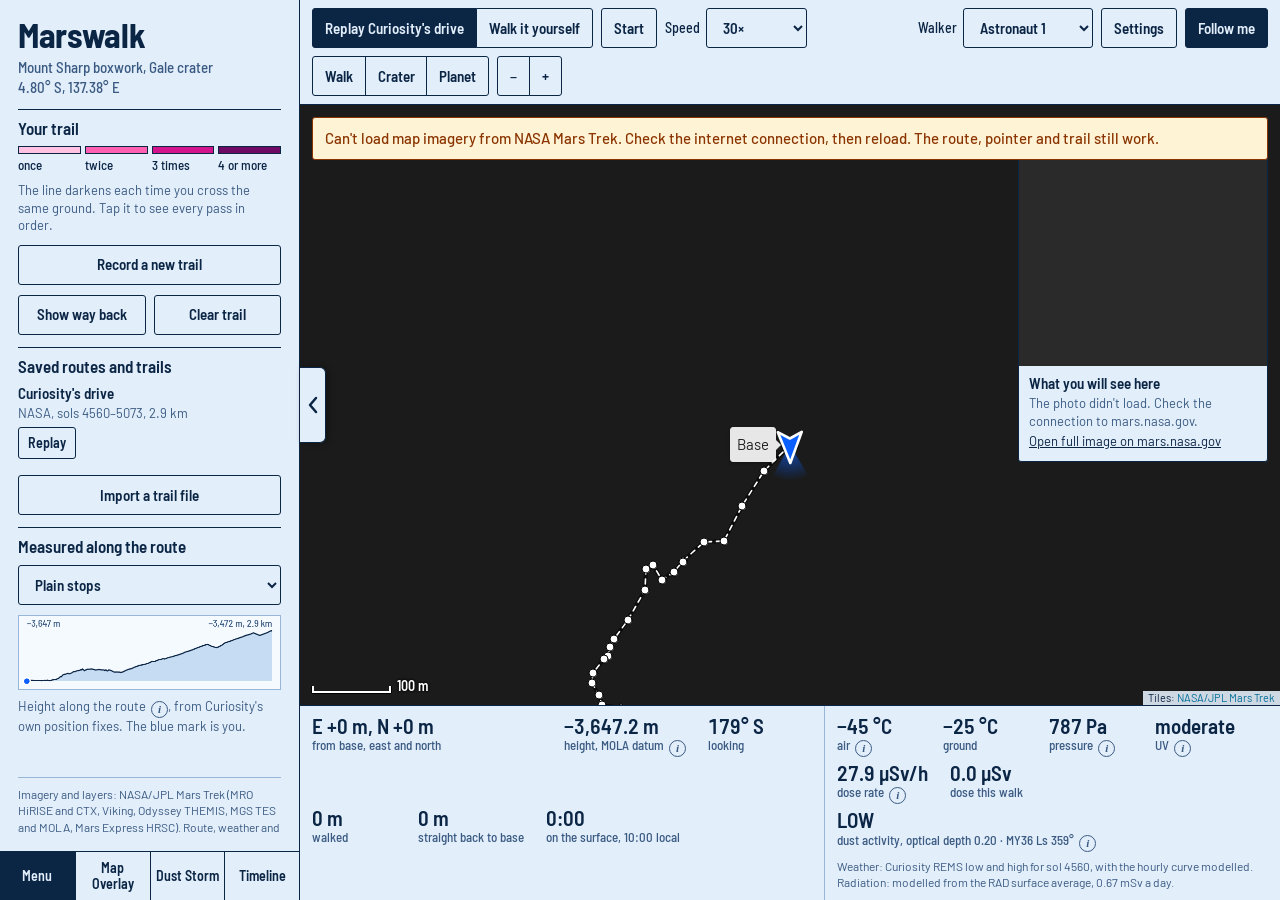
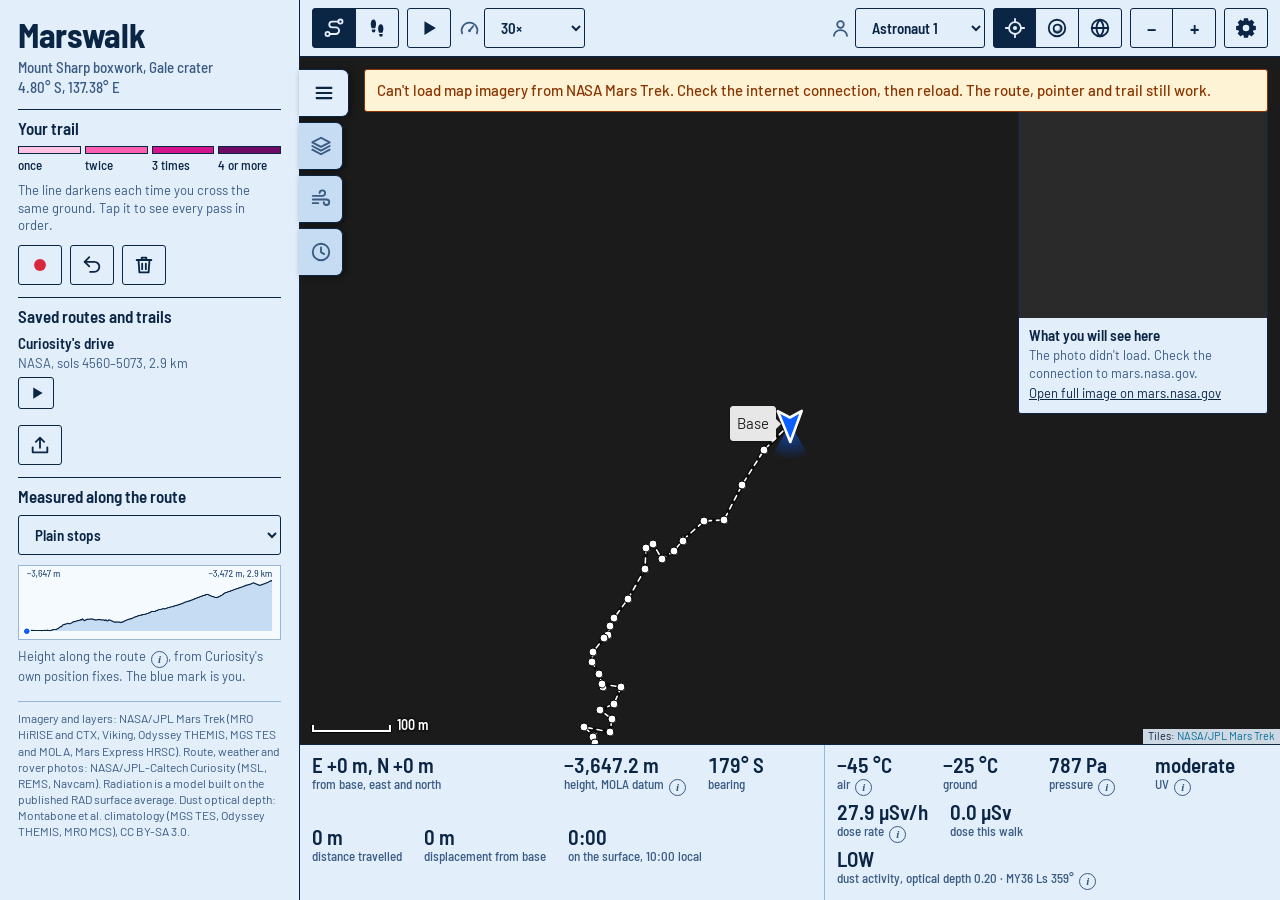
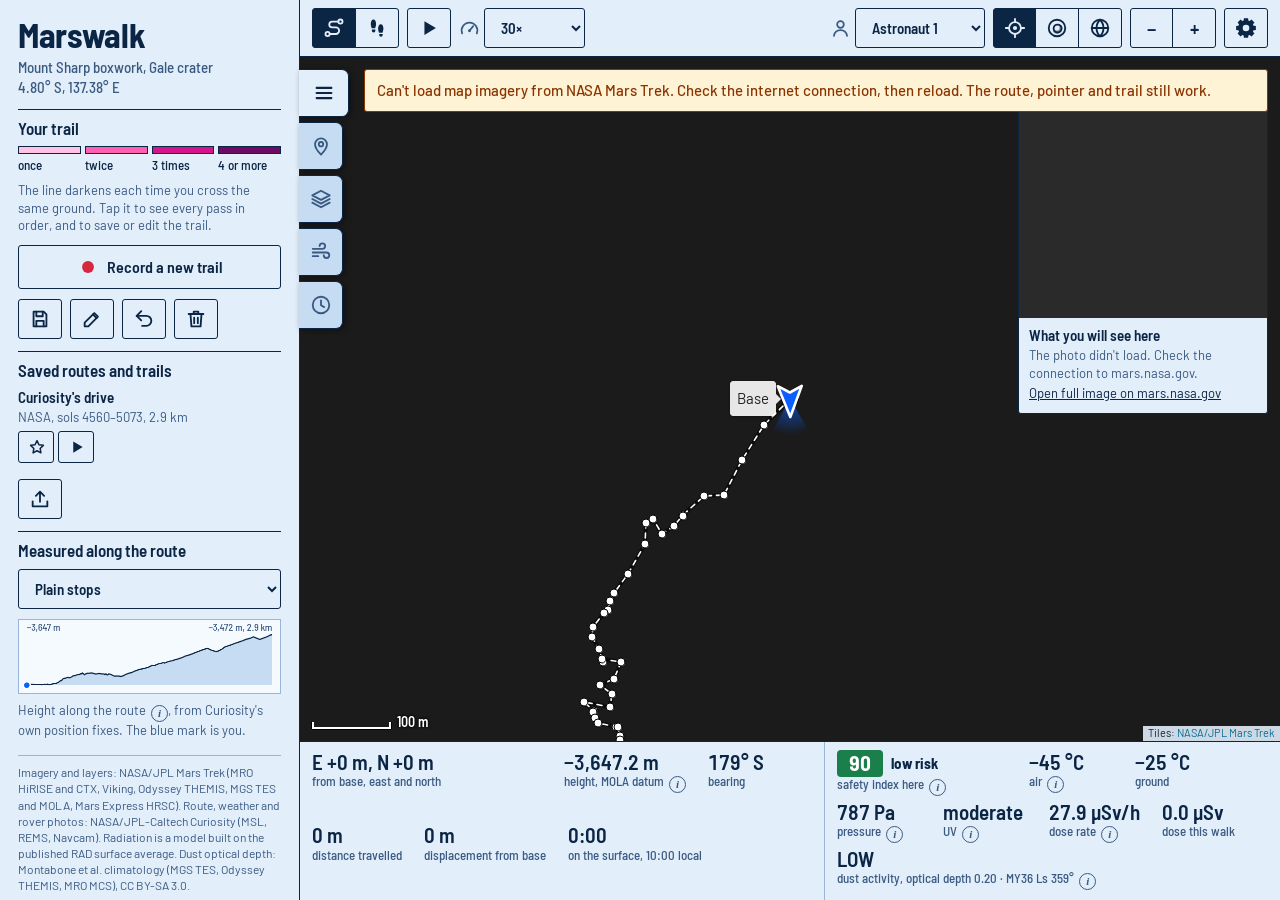
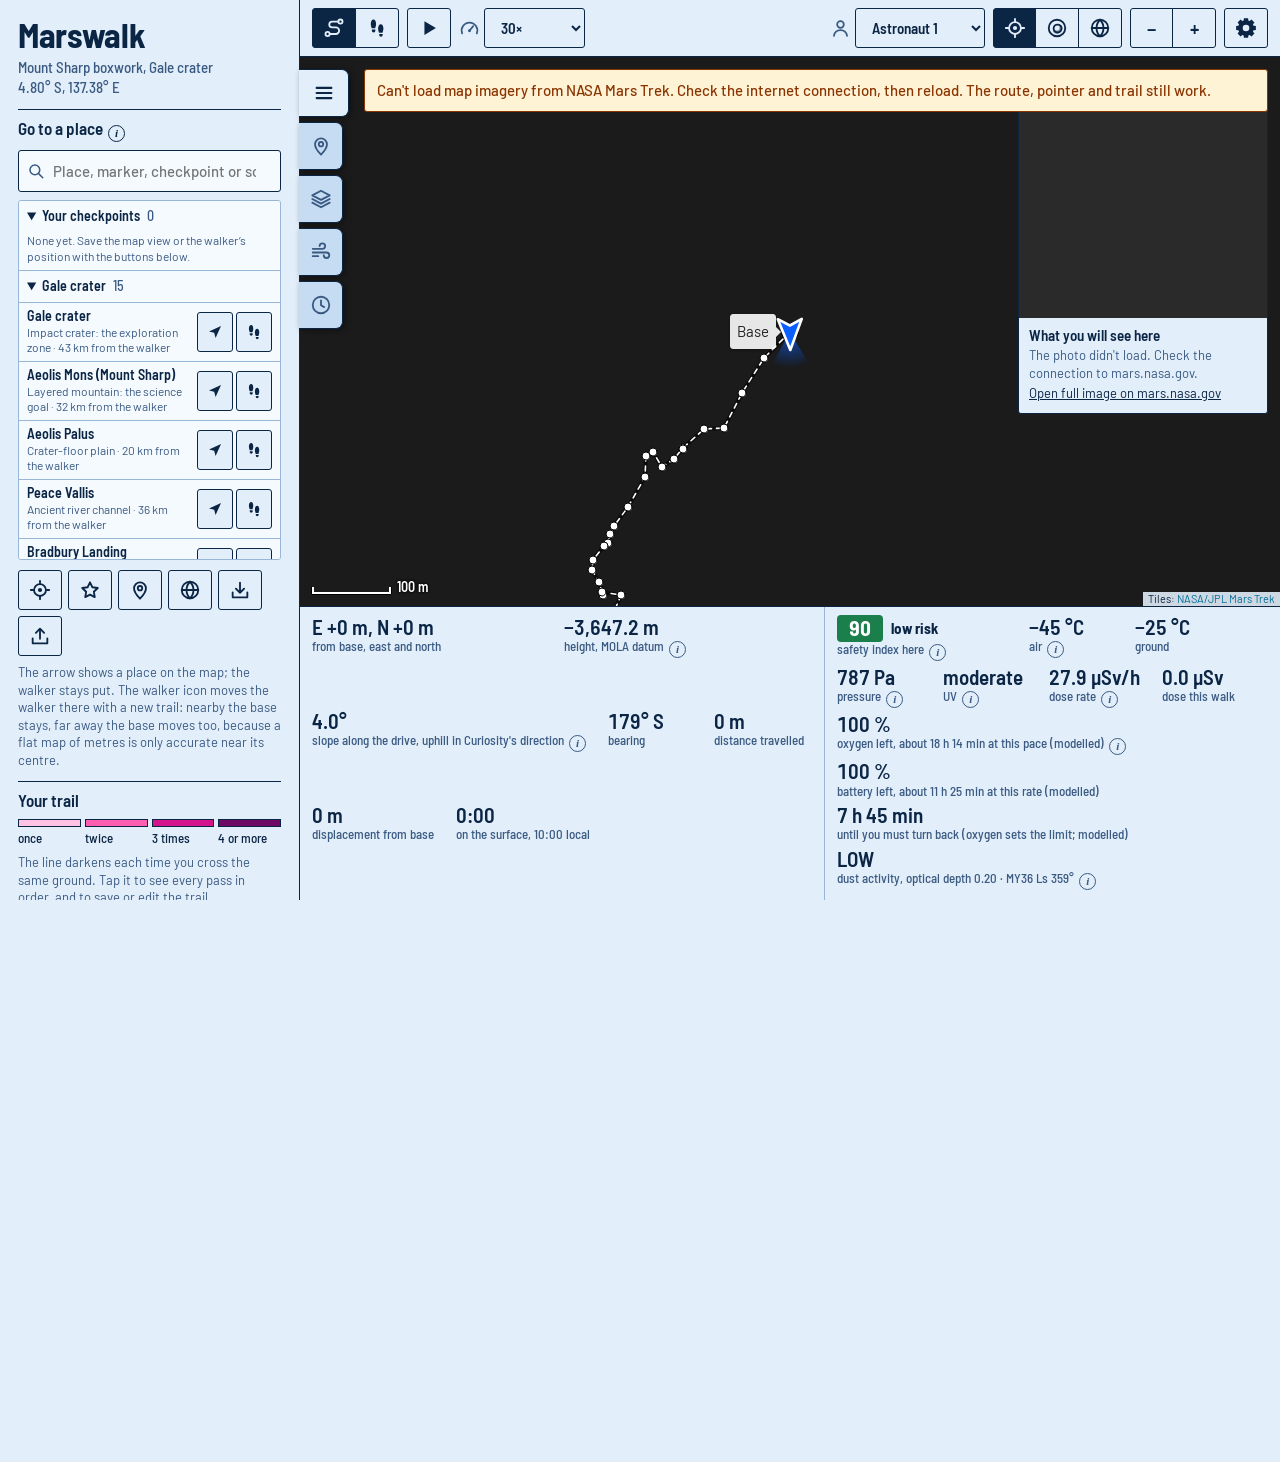
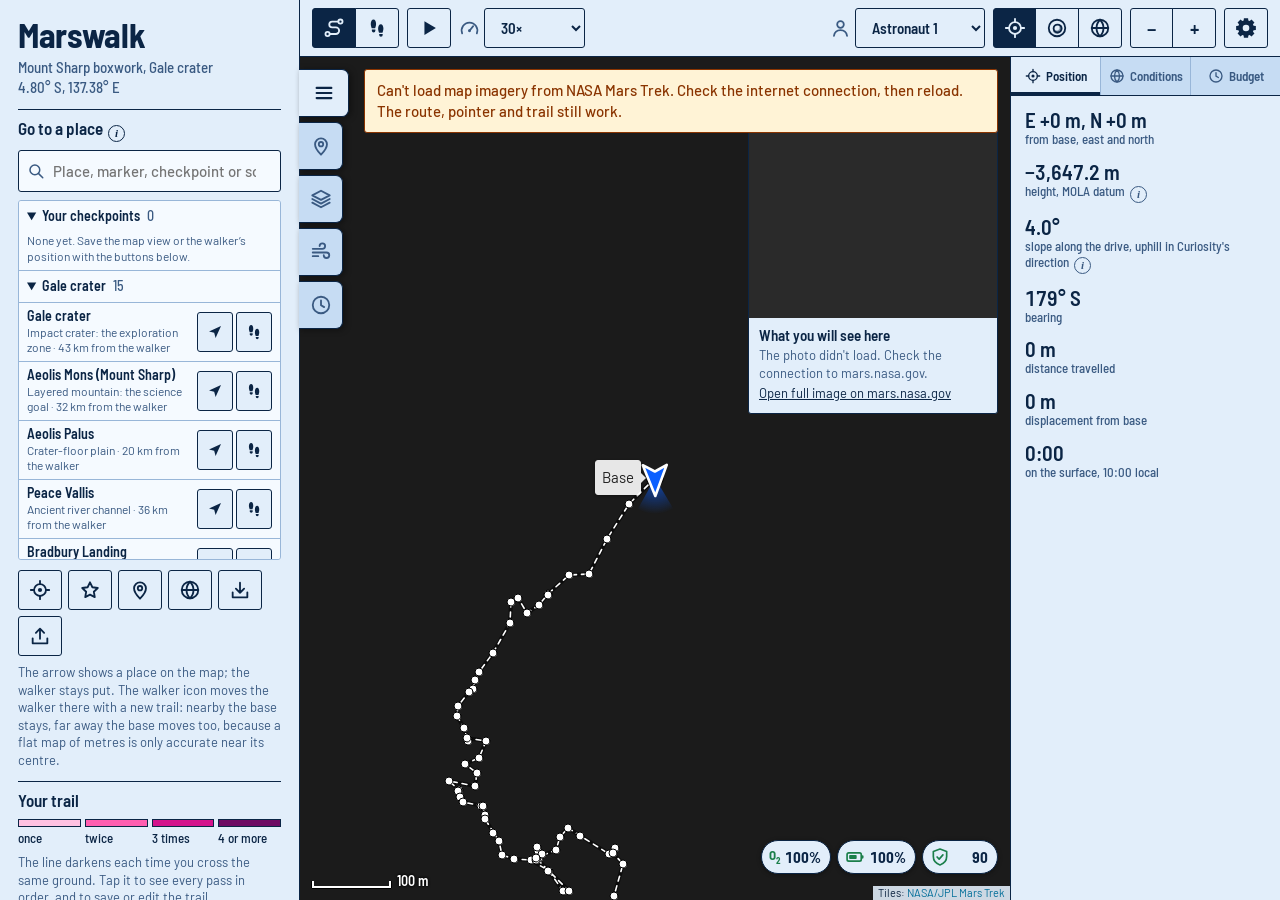
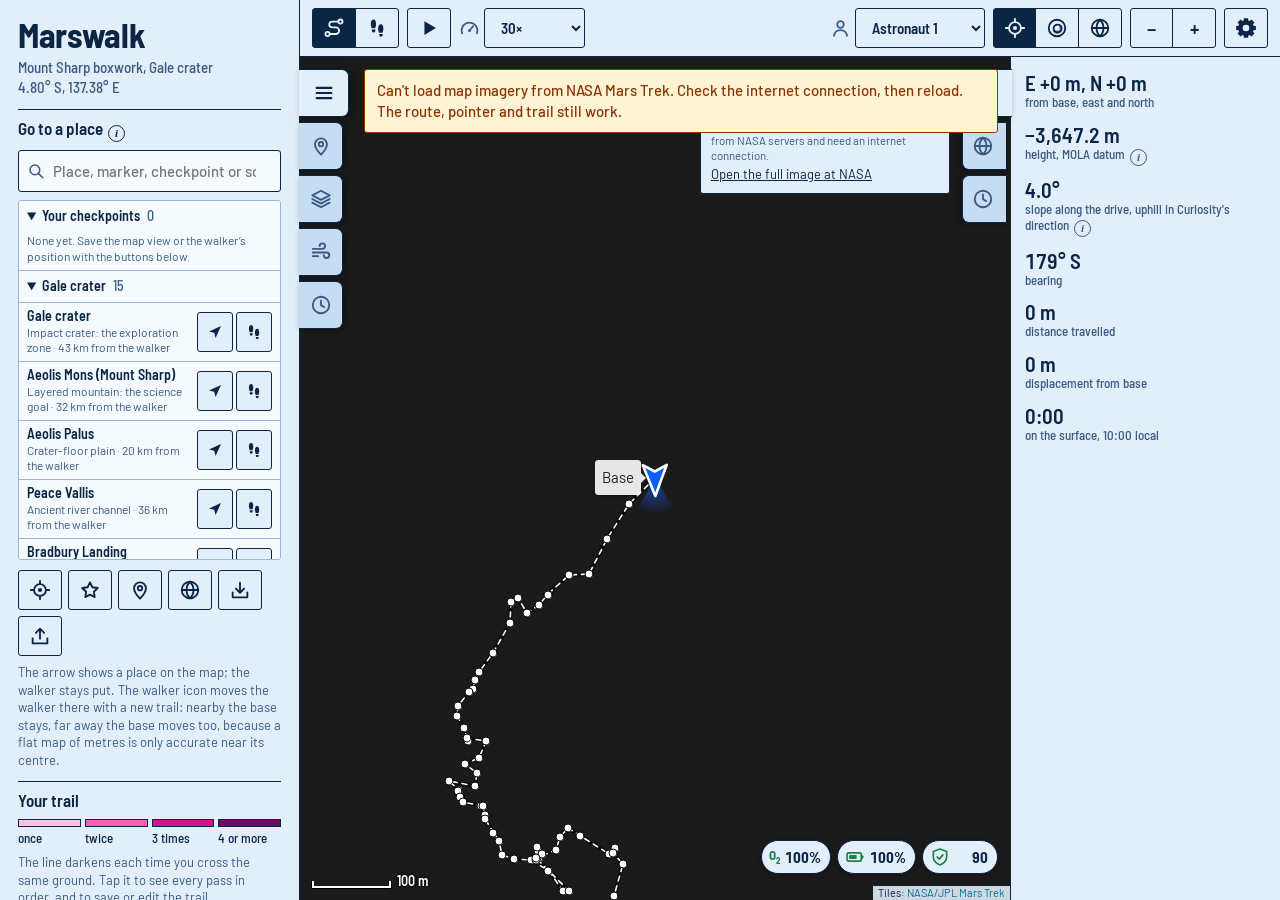
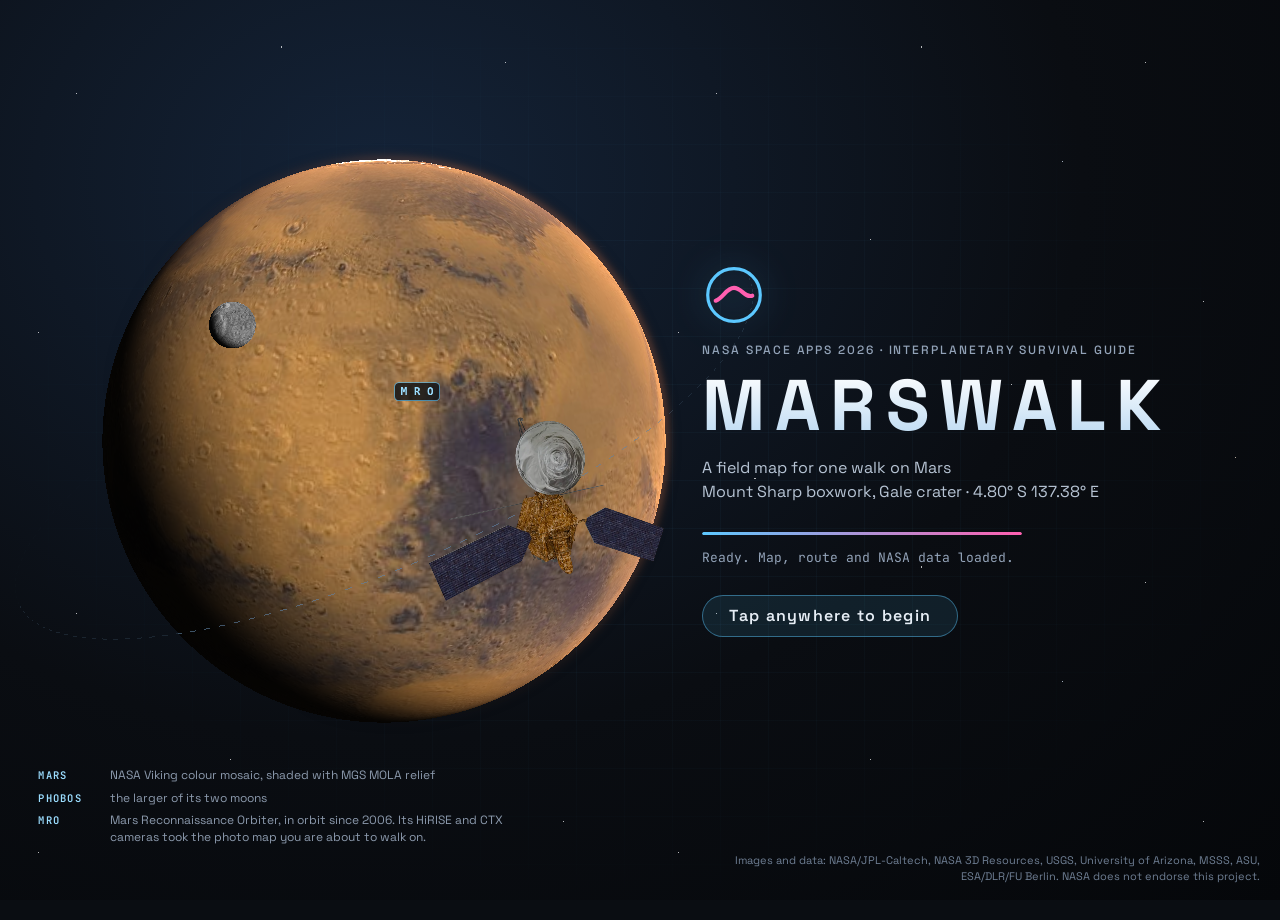
